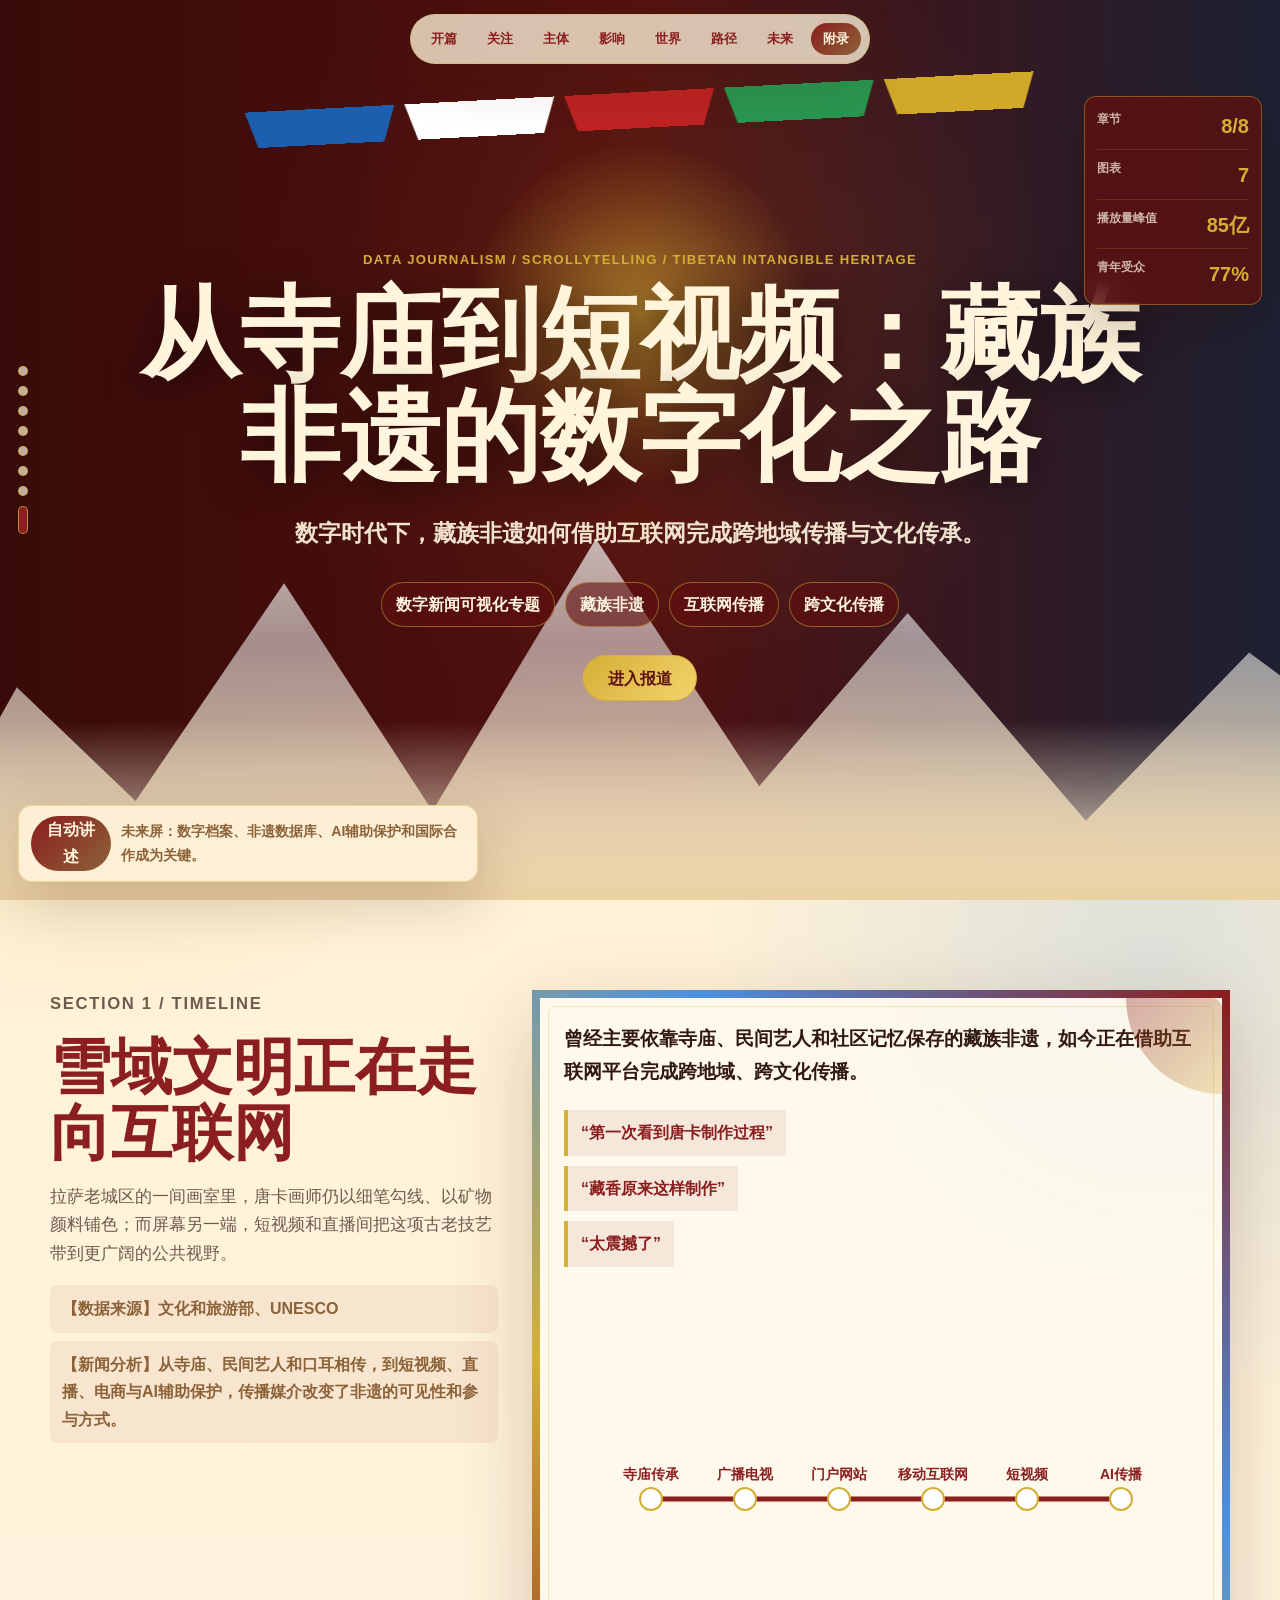
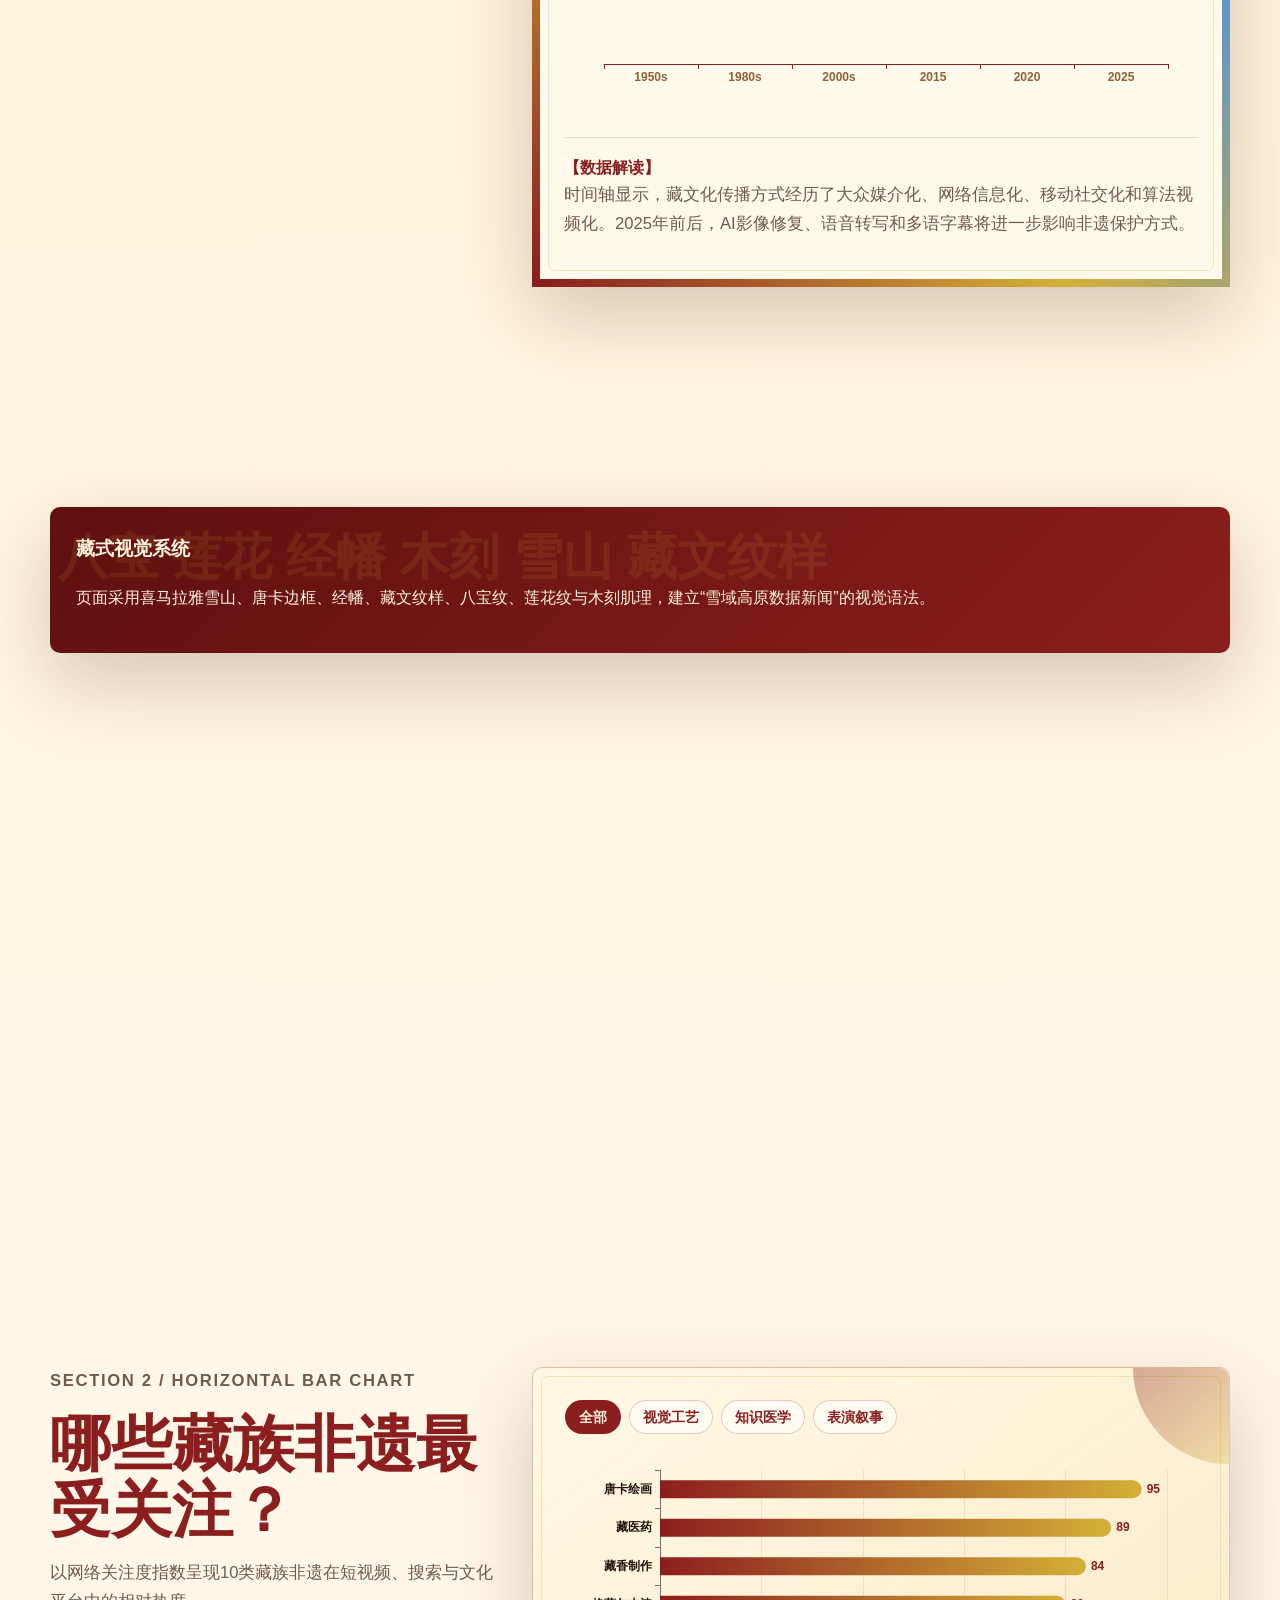
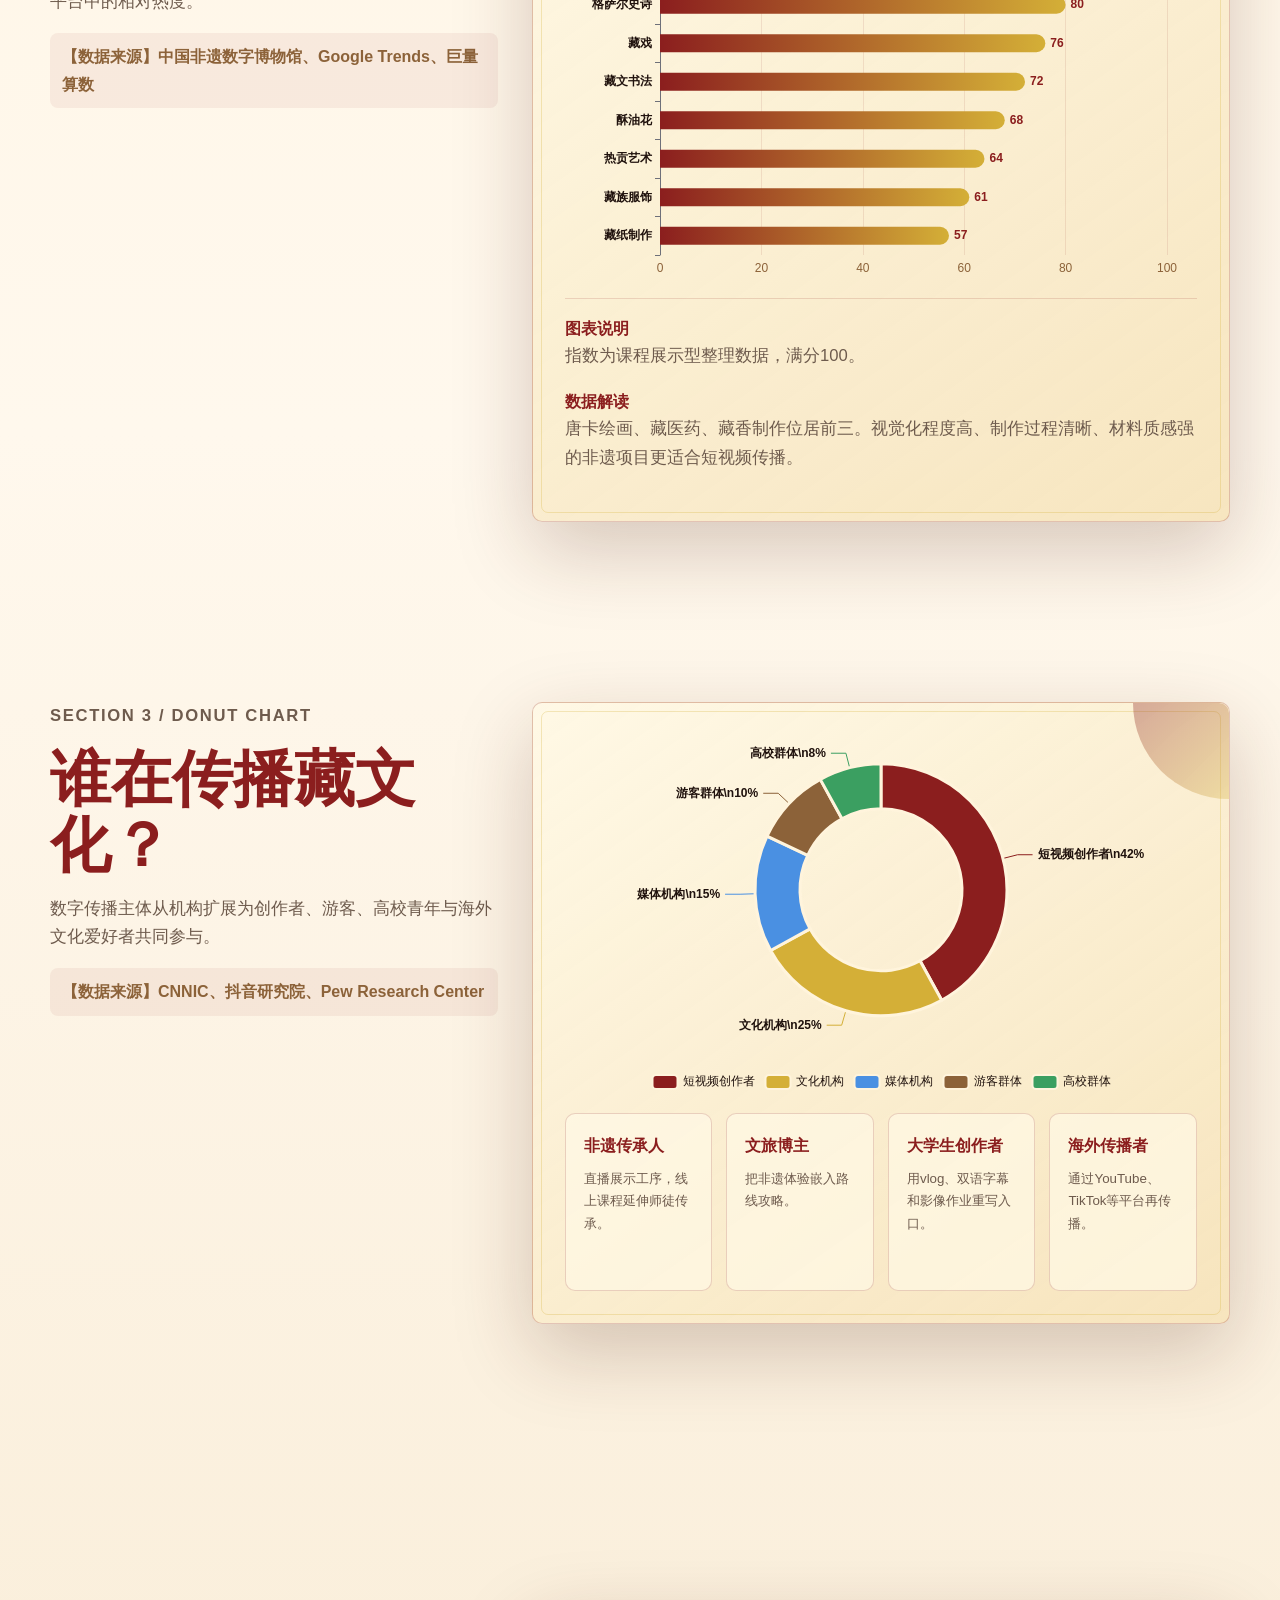
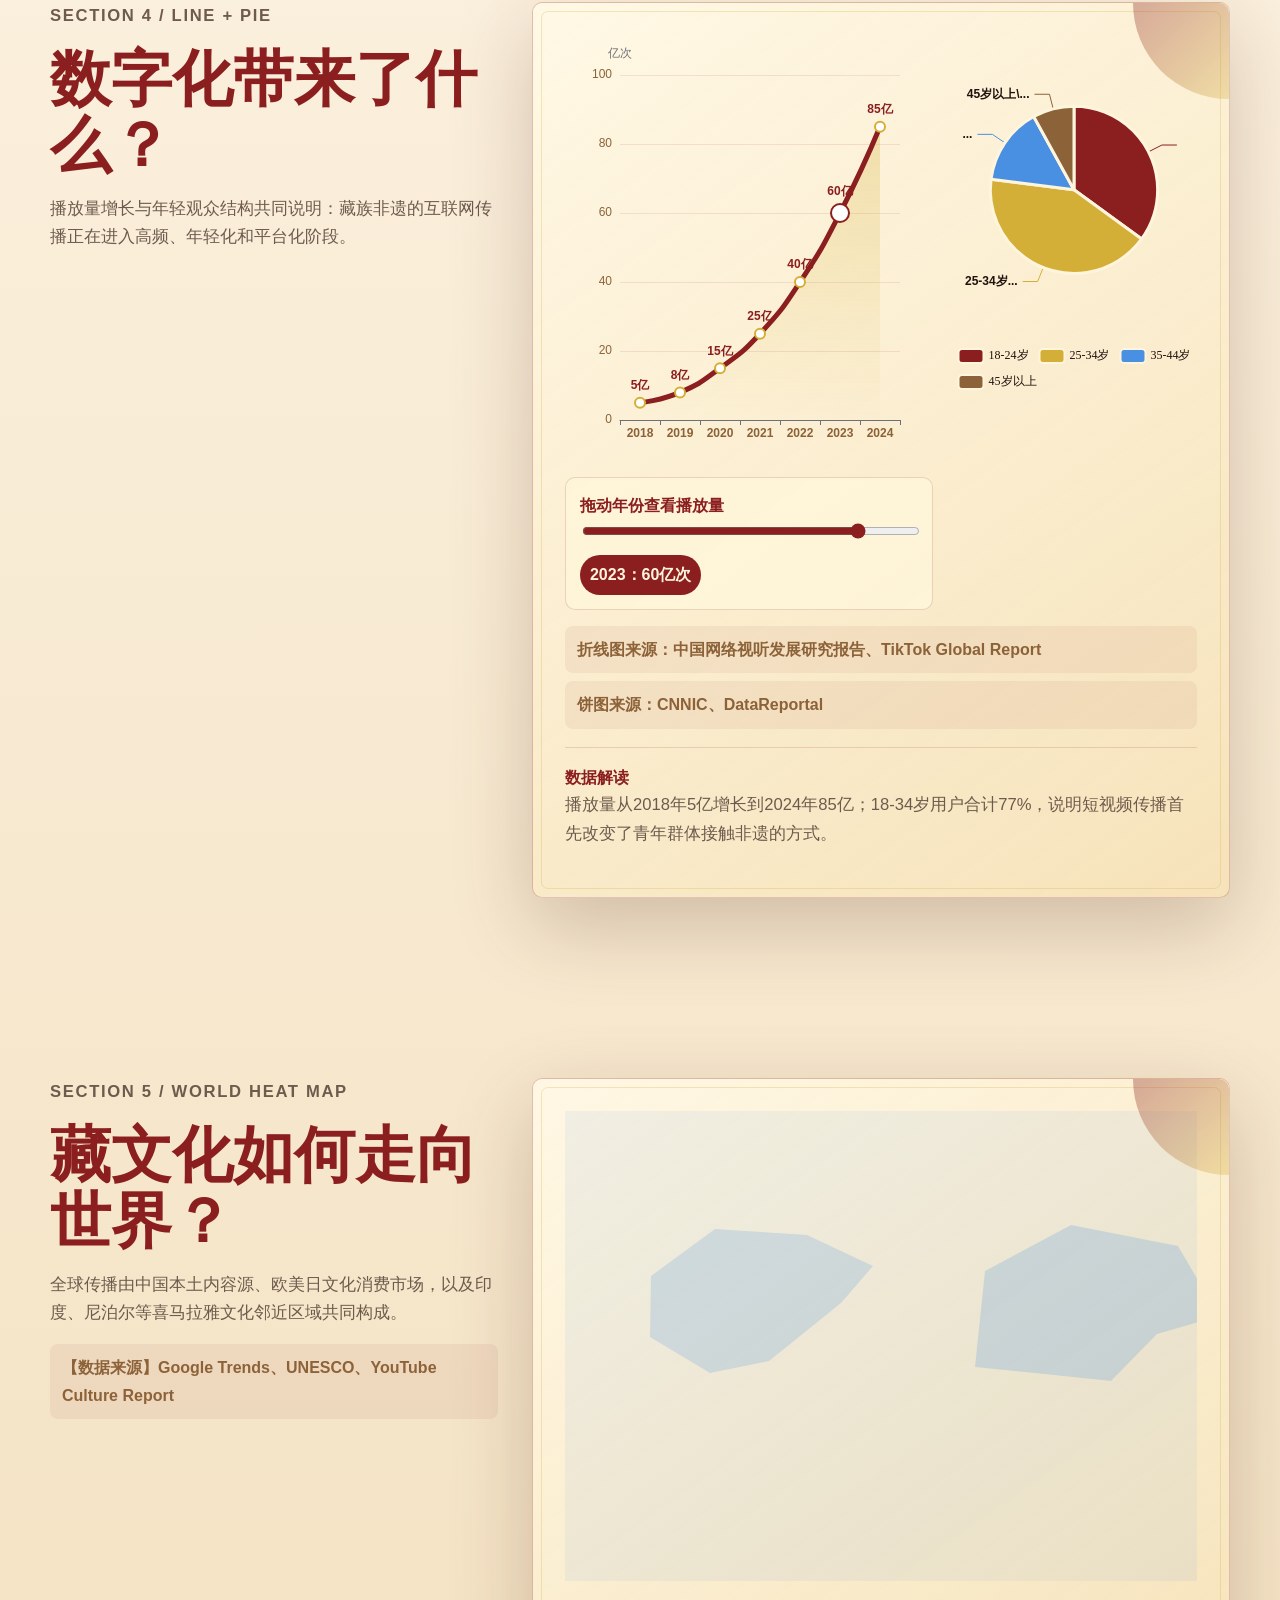
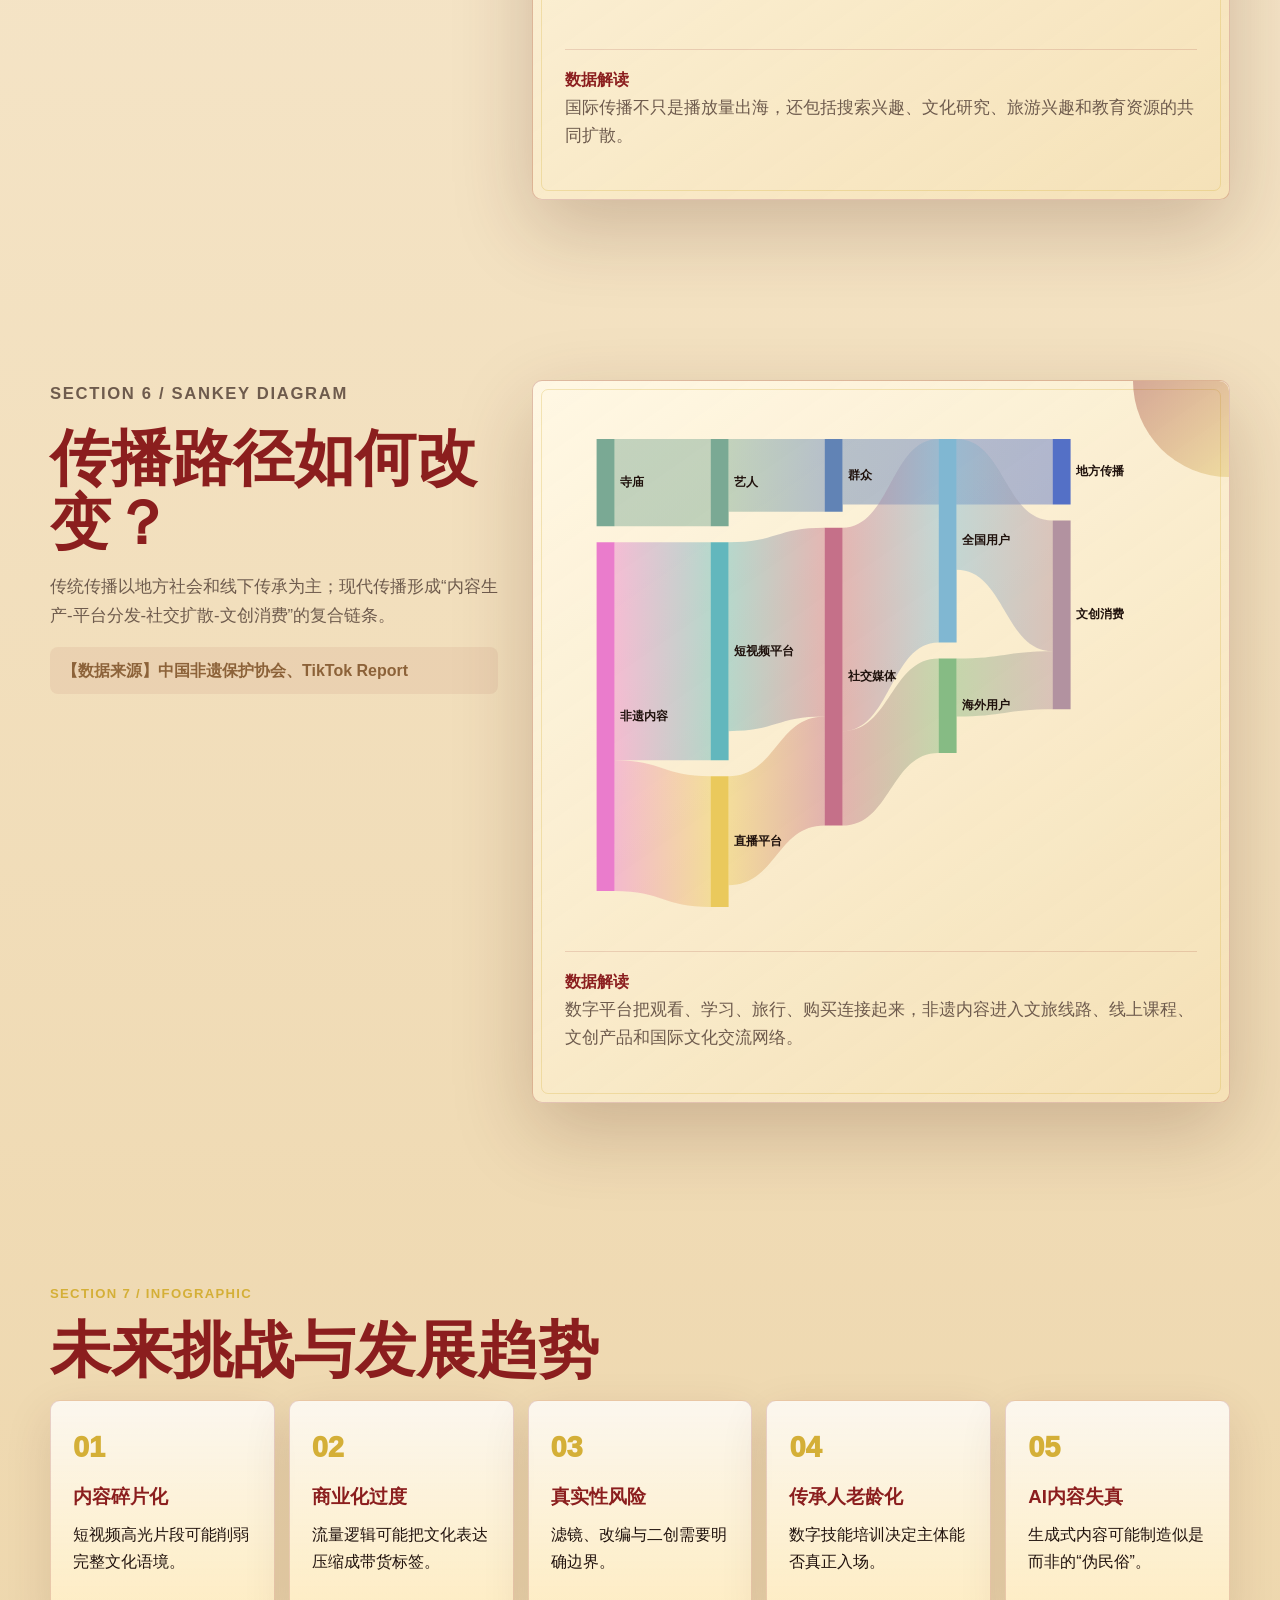
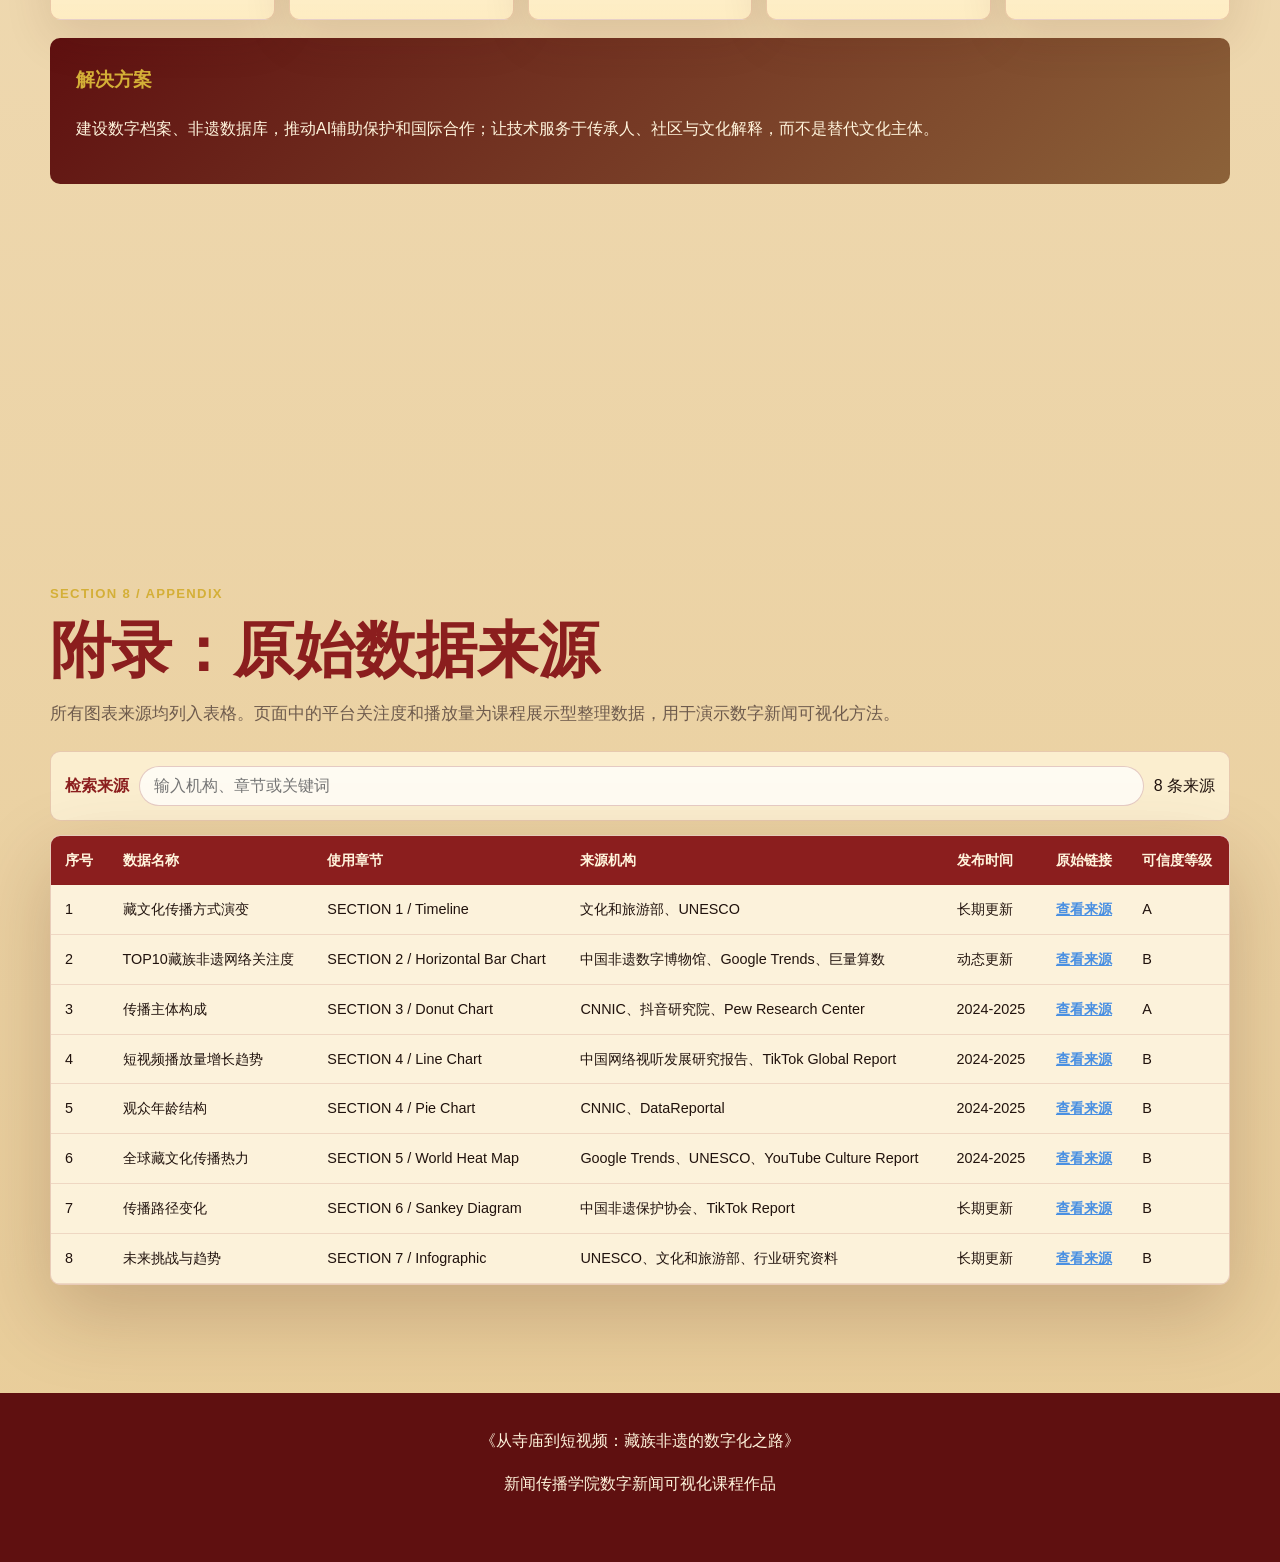
==== tibetan-heritage/index.html @ 93ff1664 "Publish Tibetan heritage data news page" ====
<!DOCTYPE html>
<html lang="zh-CN">
<head>
<meta charset="UTF-8" />
<meta name="viewport" content="width=device-width, initial-scale=1.0" />
<title>从寺庙到短视频：藏族非遗的数字化之路</title>
<meta name="description" content="数字时代下，藏族非遗如何借助互联网完成跨地域传播与文化传承。" />
<style>
:root{--red:#8B1E1E;--red2:#5f1010;--gold:#D4AF37;--white:#F7F7F7;--blue:#4A90E2;--brown:#8C6239;--ink:#20120d;--muted:#6e5b4d;--paper:#fff4dc;--paper2:#ead0a2;--shadow:0 28px 80px rgba(73,28,15,.22);--max:1180px}*{box-sizing:border-box}html{scroll-behavior:smooth;background:var(--paper)}body{margin:0;min-width:320px;color:var(--ink);font-family:"Microsoft YaHei","PingFang SC","Noto Sans SC",Arial,sans-serif;line-height:1.72;letter-spacing:0;background:radial-gradient(circle at 8% 6%,rgba(212,175,55,.28),transparent 28rem),radial-gradient(circle at 90% 10%,rgba(74,144,226,.18),transparent 28rem),linear-gradient(180deg,#fff0d0 0%,#fff8ed 38%,#e8cc98 100%);overflow-x:hidden}.progress{position:fixed;left:0;top:0;height:4px;width:0;z-index:80;background:linear-gradient(90deg,var(--red),var(--gold),var(--blue));box-shadow:0 0 16px rgba(139,30,30,.45)}.grain{position:fixed;inset:0;z-index:0;pointer-events:none;opacity:.65;background-image:radial-gradient(circle at 1px 1px,rgba(139,30,30,.11) 1px,transparent 0),linear-gradient(45deg,rgba(139,30,30,.04) 25%,transparent 25%),linear-gradient(-45deg,rgba(139,30,30,.04) 25%,transparent 25%);background-size:18px 18px,54px 54px,54px 54px;mask-image:linear-gradient(#000,transparent 82%)}.nav{position:fixed;left:50%;top:14px;transform:translateX(-50%);z-index:60;display:flex;flex-wrap:wrap;gap:6px;max-width:calc(100vw - 24px);padding:8px;border:1px solid rgba(212,175,55,.34);border-radius:999px;background:rgba(255,244,220,.78);backdrop-filter:blur(16px);box-shadow:0 18px 48px rgba(67,24,13,.16)}.nav a{min-height:32px;display:inline-flex;align-items:center;padding:0 12px;border-radius:999px;color:var(--red);font-size:.84rem;font-weight:900;text-decoration:none;white-space:nowrap}.nav a.active,.nav a:hover{background:linear-gradient(135deg,var(--red),var(--brown));color:#fff4dc}main,footer{position:relative;z-index:1}.hero{position:relative;min-height:100vh;display:grid;place-items:center;padding:112px 20px 62px;overflow:hidden;background:#2a0d0b;color:#fff4dc}.hero:before{content:"";position:absolute;inset:0;background:linear-gradient(90deg,rgba(56,11,9,.96),rgba(95,16,16,.72),rgba(17,52,87,.52)),radial-gradient(circle at 50% 35%,rgba(212,175,55,.32),transparent 26rem)}.hero:after{content:"";position:absolute;left:0;right:0;bottom:-1px;height:180px;background:linear-gradient(transparent,var(--paper))}.mountains{position:absolute;inset:auto -8vw 0 -8vw;height:55vh;z-index:1;background:linear-gradient(180deg,rgba(247,247,247,.92),rgba(247,247,247,.55) 48%,rgba(234,208,162,.98));clip-path:polygon(0 100%,8% 57%,16% 80%,26% 36%,36% 82%,47% 27%,58% 77%,68% 42%,80% 84%,91% 50%,100% 70%,100% 100%)}.sun{position:absolute;width:340px;height:340px;border-radius:50%;top:16%;left:50%;transform:translateX(-50%);background:radial-gradient(circle,rgba(212,175,55,.65),rgba(212,175,55,.18) 50%,transparent 72%);z-index:1}.flags{position:absolute;top:92px;left:0;right:0;z-index:2;display:flex;justify-content:center;gap:10px;transform:rotate(-3deg)}.flags i{width:min(15vw,150px);height:36px;clip-path:polygon(0 0,100% 0,92% 100%,8% 100%);box-shadow:0 10px 22px rgba(0,0,0,.18)}.flags i:nth-child(1){background:#1d5fae}.flags i:nth-child(2){background:#fff}.flags i:nth-child(3){background:#bd2323}.flags i:nth-child(4){background:#299650}.flags i:nth-child(5){background:#d1a827}.hero-inner{position:relative;z-index:3;width:min(var(--max),100%);text-align:center}.kicker,.label,.source{font-size:.82rem;font-weight:900;letter-spacing:.1em;text-transform:uppercase;color:var(--gold)}h1,h2,h3,p{margin-top:0}h1{max-width:1000px;margin:0 auto;color:#fff4dc;font-size:clamp(2.7rem,7.8vw,6.7rem);line-height:1.02;font-weight:950;text-shadow:0 8px 38px rgba(0,0,0,.5)}.subtitle{max-width:820px;margin:26px auto 0;font-size:clamp(1.08rem,2.2vw,1.45rem);font-weight:800;color:rgba(255,244,220,.92)}.badges{display:flex;flex-wrap:wrap;justify-content:center;gap:10px;margin-top:28px}.badges span{padding:8px 14px;border:1px solid rgba(212,175,55,.5);border-radius:999px;background:rgba(95,16,16,.62);font-weight:800}.scroll-btn{margin-top:28px;min-height:46px;padding:0 24px;border:1px solid rgba(212,175,55,.8);border-radius:999px;background:linear-gradient(135deg,var(--gold),#f3d36b);color:var(--red2);font:inherit;font-weight:950;cursor:pointer}.section{width:min(var(--max),calc(100% - 34px));margin:0 auto;padding:90px 0;min-height:100vh;scroll-margin-top:110px}.intro-grid,.viz{display:grid;grid-template-columns:minmax(280px,.86fr) minmax(0,1.34fr);gap:34px;align-items:start}.copy{position:sticky;top:100px}.copy h2,.section-title{color:var(--red);font-size:clamp(2rem,4.8vw,3.8rem);line-height:1.08;margin-bottom:16px}.copy p,.analysis p,.method{color:var(--muted);font-size:1.04rem}.card{position:relative;border:1px solid rgba(139,30,30,.24);border-radius:10px;background:linear-gradient(145deg,rgba(255,248,229,.96),rgba(245,225,181,.82));box-shadow:var(--shadow);padding:clamp(20px,3vw,32px);overflow:hidden}.card:before{content:"";position:absolute;inset:8px;border:1px solid rgba(212,175,55,.28);border-radius:7px;pointer-events:none}.card:after{content:"";position:absolute;right:0;top:0;width:96px;height:96px;border-radius:0 10px 0 100%;background:linear-gradient(135deg,rgba(139,30,30,.34),rgba(212,175,55,.3));pointer-events:none}.thangka-frame{border:8px solid transparent;border-image:linear-gradient(45deg,var(--red),var(--gold),var(--blue),var(--red)) 1;padding:24px;background:rgba(255,250,239,.82)}.lede{font-size:1.2rem;font-weight:900;color:#311810}.quote-list{display:grid;gap:10px;margin:22px 0}.quote-list span{width:fit-content;max-width:100%;padding:9px 13px;border-left:4px solid var(--gold);background:rgba(139,30,30,.08);color:var(--red);font-weight:900}.pattern-band{position:relative;margin:40px 0;padding:26px;border-radius:10px;background:linear-gradient(135deg,var(--red2),var(--red));color:#fff4dc;box-shadow:var(--shadow);overflow:hidden}.pattern-band:before{content:"八宝  莲花  经幡  木刻  雪山  藏文纹样";position:absolute;inset:8px;color:rgba(212,175,55,.12);font-size:3.1rem;font-weight:950;white-space:nowrap}.pattern-band h3,.pattern-band p{position:relative}.chart{height:430px;width:100%}.chart.tall{height:520px}.chart.small{height:360px}.chart-controls{position:relative;z-index:3;display:flex;flex-wrap:wrap;gap:8px;margin-bottom:16px}.chart-controls button{min-height:34px;padding:0 13px;border:1px solid rgba(139,30,30,.22);border-radius:999px;background:rgba(255,255,255,.58);color:var(--red);font:inherit;font-size:.88rem;font-weight:900;cursor:pointer}.chart-controls button.active,.chart-controls button:hover{background:var(--red);color:#fff4dc}.analysis{position:relative;z-index:2;margin-top:18px;padding-top:16px;border-top:1px solid rgba(139,30,30,.15)}.analysis strong{display:inline-block;margin-right:8px;color:var(--red)}.source-box{position:relative;z-index:2;margin-top:16px;display:grid;gap:8px}.source-box div{padding:10px 12px;border-radius:8px;background:rgba(139,30,30,.06);color:var(--brown);font-weight:800}.personas{display:grid;grid-template-columns:repeat(4,minmax(0,1fr));gap:14px;margin-top:18px}.persona{min-height:178px;padding:18px;border:1px solid rgba(139,30,30,.18);border-radius:10px;background:rgba(255,248,229,.72);cursor:pointer;transition:.25s}.persona:hover,.persona.active{transform:translateY(-4px);border-color:rgba(212,175,55,.72);box-shadow:0 18px 42px rgba(95,16,16,.13)}.persona b{display:block;color:var(--red);margin-bottom:8px}.persona small{display:block;color:var(--muted)}.persona .more{max-height:0;opacity:0;overflow:hidden;color:var(--brown);font-size:.88rem;transition:.25s}.persona.active .more{max-height:120px;opacity:1;margin-top:10px}.two-charts{display:grid;grid-template-columns:1.2fr .8fr;gap:18px}.range-panel{position:relative;z-index:2;margin-top:12px;padding:14px;border:1px solid rgba(139,30,30,.16);border-radius:10px;background:rgba(255,246,219,.76)}.range-panel label{display:block;color:var(--red);font-weight:900}.range-panel input{width:100%;accent-color:var(--red)}.range-panel output{display:inline-flex;margin-top:8px;padding:6px 10px;border-radius:999px;background:var(--red);color:#fff4dc;font-weight:900}.challenge-grid{display:grid;grid-template-columns:repeat(5,minmax(0,1fr));gap:14px}.challenge{min-height:220px;padding:22px;border:1px solid rgba(139,30,30,.18);border-radius:10px;background:linear-gradient(180deg,rgba(255,255,255,.78),rgba(255,238,196,.92));box-shadow:0 16px 48px rgba(70,24,14,.12)}.challenge span{color:var(--gold);font-size:1.8rem;font-weight:950}.challenge h3{color:var(--red);margin:8px 0}.solution{margin-top:18px;padding:26px;border-radius:10px;background:linear-gradient(135deg,var(--red2),var(--brown));color:#fff4dc}.solution h3{color:var(--gold)}.source-toolbar{display:flex;flex-wrap:wrap;gap:10px;align-items:center;margin:22px 0 14px;padding:14px;border:1px solid rgba(139,30,30,.18);border-radius:10px;background:rgba(255,246,219,.78)}.source-toolbar label{font-weight:900;color:var(--red)}.source-toolbar input{flex:1 1 260px;min-height:40px;padding:0 14px;border:1px solid rgba(139,30,30,.22);border-radius:999px;background:rgba(255,255,255,.72);font:inherit}.table-wrap{overflow-x:auto;border:1px solid rgba(139,30,30,.18);border-radius:10px;background:rgba(255,248,229,.85);box-shadow:var(--shadow)}table{width:100%;min-width:1000px;border-collapse:collapse;font-size:.9rem}th,td{padding:12px 14px;border-bottom:1px solid rgba(139,30,30,.12);text-align:left;vertical-align:top}th{background:var(--red);color:#fff4dc}td a{color:var(--blue);font-weight:900}.tooltip{position:fixed;z-index:90;max-width:280px;padding:10px 12px;border:1px solid rgba(212,175,55,.7);border-radius:8px;background:rgba(95,16,16,.95);color:#fff4dc;box-shadow:0 16px 44px rgba(0,0,0,.22);font-size:.86rem;opacity:0;pointer-events:none;transform:translate(14px,14px);transition:opacity .15s}.tooltip.show{opacity:1}footer{padding:34px 20px 48px;text-align:center;color:#fff4dc;background:var(--red2)}.reveal{opacity:0;transform:translateY(26px);transition:opacity .75s ease,transform .75s ease}.reveal.visible{opacity:1;transform:translateY(0)}@media(max-width:980px){.intro-grid,.viz,.two-charts{grid-template-columns:1fr}.copy{position:static}.personas,.challenge-grid{grid-template-columns:repeat(2,minmax(0,1fr))}.chart{height:380px}.section{min-height:auto}}@media(max-width:640px){.nav{top:8px;border-radius:18px}.nav a{font-size:.78rem;min-height:29px;padding:0 9px}.section{width:min(100% - 24px,var(--max));padding:62px 0}.hero{padding-top:130px}.personas,.challenge-grid{grid-template-columns:1fr}.card{padding:20px}.chart{height:340px}.chart.tall{height:420px}.pattern-band:before{font-size:2rem}.source-toolbar input{flex-basis:100%}}
.data-dock{position:fixed;right:18px;top:96px;z-index:65;display:grid;gap:8px;width:178px;padding:12px;border:1px solid rgba(212,175,55,.42);border-radius:12px;background:rgba(95,16,16,.78);color:#fff4dc;backdrop-filter:blur(14px);box-shadow:0 20px 54px rgba(31,9,6,.24)}.data-dock b{font-size:1.25rem;color:var(--gold)}.data-dock span{font-size:.76rem;color:rgba(255,244,220,.72);font-weight:800}.dock-row{display:flex;justify-content:space-between;gap:8px;border-bottom:1px solid rgba(212,175,55,.18);padding-bottom:6px}.dock-row:last-child{border-bottom:0;padding-bottom:0}.story-panel{position:fixed;left:18px;bottom:18px;z-index:70;display:flex;align-items:center;gap:10px;max-width:min(460px,calc(100vw - 36px));padding:10px 12px;border:1px solid rgba(212,175,55,.42);border-radius:14px;background:rgba(255,244,220,.88);box-shadow:0 20px 58px rgba(67,24,13,.2);backdrop-filter:blur(14px)}.story-panel button{min-height:38px;border:0;border-radius:999px;background:linear-gradient(135deg,var(--red),var(--brown));color:#fff4dc;font:inherit;font-weight:950;padding:0 14px;cursor:pointer}.story-panel p{margin:0;color:var(--brown);font-size:.88rem;font-weight:800}.chapter-rail{position:fixed;left:18px;top:50%;z-index:66;display:grid;gap:10px;transform:translateY(-50%)}.chapter-rail button{width:10px;height:10px;border:1px solid rgba(212,175,55,.75);border-radius:50%;background:rgba(255,244,220,.7);cursor:pointer;padding:0;transition:.2s}.chapter-rail button.active{height:28px;border-radius:999px;background:var(--red)}.chart-live{box-shadow:0 0 0 3px rgba(212,175,55,.34),var(--shadow)!important}.hero .mountains,.hero .sun{will-change:transform}.card{transition:box-shadow .25s ease,transform .25s ease}.card:hover{transform:translateY(-3px);box-shadow:0 36px 96px rgba(70,24,14,.28)}@media(max-width:900px){.data-dock{position:static;width:min(var(--max),calc(100% - 34px));margin:12px auto 0;grid-template-columns:repeat(4,1fr);background:rgba(95,16,16,.9)}.dock-row{display:grid;border-bottom:0;border-right:1px solid rgba(212,175,55,.18)}.chapter-rail{display:none}.story-panel{left:12px;right:12px;bottom:12px;max-width:none}.story-panel p{font-size:.78rem}}@media(max-width:560px){.data-dock{grid-template-columns:repeat(2,1fr)}}
</style>
</head>
<body>
<div class="progress"></div><div class="grain"></div><div id="tooltip" class="tooltip"></div><aside class="data-dock" aria-label="动态数据仪表"><div class="dock-row"><span>章节</span><b id="dockSection">1/8</b></div><div class="dock-row"><span>图表</span><b data-count="7">0</b></div><div class="dock-row"><span>播放量峰值</span><b data-count="85">0</b></div><div class="dock-row"><span>青年受众</span><b data-count="77">0</b></div></aside><div class="chapter-rail" aria-label="章节进度"></div><div class="story-panel"><button id="storyMode" type="button">自动讲述</button><p id="storyLine">滚动页面，图表将按章节依次进入叙事状态。</p></div>
<nav class="nav" aria-label="专题导航"><a href="#s1">开篇</a><a href="#s2">关注</a><a href="#s3">主体</a><a href="#s4">影响</a><a href="#s5">世界</a><a href="#s6">路径</a><a href="#s7">未来</a><a href="#s8">附录</a></nav>
<main>
<section class="hero" id="top"><div class="sun"></div><div class="flags"><i></i><i></i><i></i><i></i><i></i></div><div class="mountains"></div><div class="hero-inner reveal visible"><p class="kicker">Data Journalism / Scrollytelling / Tibetan Intangible Heritage</p><h1>从寺庙到短视频：藏族非遗的数字化之路</h1><p class="subtitle">数字时代下，藏族非遗如何借助互联网完成跨地域传播与文化传承。</p><div class="badges"><span>数字新闻可视化专题</span><span>藏族非遗</span><span>互联网传播</span><span>跨文化传播</span></div><button class="scroll-btn" data-target="#s1">进入报道</button></div></section>
<section class="section intro-grid reveal" id="s1"><div class="copy"><p class="label">SECTION 1 / Timeline</p><h2>雪域文明正在走向互联网</h2><p>拉萨老城区的一间画室里，唐卡画师仍以细笔勾线、以矿物颜料铺色；而屏幕另一端，短视频和直播间把这项古老技艺带到更广阔的公共视野。</p><div class="source-box"><div>【数据来源】文化和旅游部、UNESCO</div><div>【新闻分析】从寺庙、民间艺人和口耳相传，到短视频、直播、电商与AI辅助保护，传播媒介改变了非遗的可见性和参与方式。</div></div></div><div class="card thangka-frame"><p class="lede">曾经主要依靠寺庙、民间艺人和社区记忆保存的藏族非遗，如今正在借助互联网平台完成跨地域、跨文化传播。</p><div class="quote-list"><span>“第一次看到唐卡制作过程”</span><span>“藏香原来这样制作”</span><span>“太震撼了”</span></div><div id="timelineChart" class="chart"></div><div class="analysis"><strong>【数据解读】</strong><p>时间轴显示，藏文化传播方式经历了大众媒介化、网络信息化、移动社交化和算法视频化。2025年前后，AI影像修复、语音转写和多语字幕将进一步影响非遗保护方式。</p></div></div></section>
<div class="section reveal"><div class="pattern-band"><h3>藏式视觉系统</h3><p>页面采用喜马拉雅雪山、唐卡边框、经幡、藏文纹样、八宝纹、莲花纹与木刻肌理，建立“雪域高原数据新闻”的视觉语法。</p></div></div>
<section class="section viz reveal" id="s2"><div class="copy"><p class="label">SECTION 2 / Horizontal Bar Chart</p><h2>哪些藏族非遗最受关注？</h2><p>以网络关注度指数呈现10类藏族非遗在短视频、搜索与文化平台中的相对热度。</p><div class="source-box"><div>【数据来源】中国非遗数字博物馆、Google Trends、巨量算数</div></div></div><div class="card"><div class="chart-controls"><button class="active" data-filter="all">全部</button><button data-filter="visual">视觉工艺</button><button data-filter="knowledge">知识医学</button><button data-filter="performance">表演叙事</button></div><div id="barChart" class="chart"></div><div class="analysis"><strong>图表说明</strong><p>指数为课程展示型整理数据，满分100。</p><strong>数据解读</strong><p>唐卡绘画、藏医药、藏香制作位居前三。视觉化程度高、制作过程清晰、材料质感强的非遗项目更适合短视频传播。</p></div></div></section>
<section class="section viz reveal" id="s3"><div class="copy"><p class="label">SECTION 3 / Donut Chart</p><h2>谁在传播藏文化？</h2><p>数字传播主体从机构扩展为创作者、游客、高校青年与海外文化爱好者共同参与。</p><div class="source-box"><div>【数据来源】CNNIC、抖音研究院、Pew Research Center</div></div></div><div class="card"><div id="donutChart" class="chart small"></div><div class="personas"><div class="persona"><b>非遗传承人</b><small>直播展示工序，线上课程延伸师徒传承。</small><div class="more">他们是文化真实性的核心主体，也是数字技能培训最应服务的人群。</div></div><div class="persona"><b>文旅博主</b><small>把非遗体验嵌入路线攻略。</small><div class="more">视频内容把“看见非遗”转化为“抵达现场”和“购买文创”。</div></div><div class="persona"><b>大学生创作者</b><small>用vlog、双语字幕和影像作业重写入口。</small><div class="more">青年表达让非遗进入校园社群、社交平台和跨文化解释链条。</div></div><div class="persona"><b>海外传播者</b><small>通过YouTube、TikTok等平台再传播。</small><div class="more">多语字幕、reaction视频和文化解释共同推动国际可理解性。</div></div></div></div></section>
<section class="section viz reveal" id="s4"><div class="copy"><p class="label">SECTION 4 / Line + Pie</p><h2>数字化带来了什么？</h2><p>播放量增长与年轻观众结构共同说明：藏族非遗的互联网传播正在进入高频、年轻化和平台化阶段。</p></div><div class="card"><div class="two-charts"><div><div id="lineChart" class="chart"></div><div class="range-panel"><label for="yearScrubber">拖动年份查看播放量</label><input id="yearScrubber" type="range" min="2018" max="2024" step="1" value="2024"><output id="yearOutput">2024：85亿次</output></div></div><div><div id="pieChart" class="chart small"></div></div></div><div class="source-box"><div>折线图来源：中国网络视听发展研究报告、TikTok Global Report</div><div>饼图来源：CNNIC、DataReportal</div></div><div class="analysis"><strong>数据解读</strong><p>播放量从2018年5亿增长到2024年85亿；18-34岁用户合计77%，说明短视频传播首先改变了青年群体接触非遗的方式。</p></div></div></section>
<section class="section viz reveal" id="s5"><div class="copy"><p class="label">SECTION 5 / World Heat Map</p><h2>藏文化如何走向世界？</h2><p>全球传播由中国本土内容源、欧美日文化消费市场，以及印度、尼泊尔等喜马拉雅文化邻近区域共同构成。</p><div class="source-box"><div>【数据来源】Google Trends、UNESCO、YouTube Culture Report</div></div></div><div class="card"><div id="mapChart" class="chart tall"></div><div class="analysis"><strong>数据解读</strong><p>国际传播不只是播放量出海，还包括搜索兴趣、文化研究、旅游兴趣和教育资源的共同扩散。</p></div></div></section>
<section class="section viz reveal" id="s6"><div class="copy"><p class="label">SECTION 6 / Sankey Diagram</p><h2>传播路径如何改变？</h2><p>传统传播以地方社会和线下传承为主；现代传播形成“内容生产-平台分发-社交扩散-文创消费”的复合链条。</p><div class="source-box"><div>【数据来源】中国非遗保护协会、TikTok Report</div></div></div><div class="card"><div id="sankeyChart" class="chart tall"></div><div class="analysis"><strong>数据解读</strong><p>数字平台把观看、学习、旅行、购买连接起来，非遗内容进入文旅线路、线上课程、文创产品和国际文化交流网络。</p></div></div></section>
<section class="section reveal" id="s7"><p class="label">SECTION 7 / Infographic</p><h2 class="section-title">未来挑战与发展趋势</h2><div class="challenge-grid"><div class="challenge"><span>01</span><h3>内容碎片化</h3><p>短视频高光片段可能削弱完整文化语境。</p></div><div class="challenge"><span>02</span><h3>商业化过度</h3><p>流量逻辑可能把文化表达压缩成带货标签。</p></div><div class="challenge"><span>03</span><h3>真实性风险</h3><p>滤镜、改编与二创需要明确边界。</p></div><div class="challenge"><span>04</span><h3>传承人老龄化</h3><p>数字技能培训决定主体能否真正入场。</p></div><div class="challenge"><span>05</span><h3>AI内容失真</h3><p>生成式内容可能制造似是而非的“伪民俗”。</p></div></div><div class="solution"><h3>解决方案</h3><p>建设数字档案、非遗数据库，推动AI辅助保护和国际合作；让技术服务于传承人、社区与文化解释，而不是替代文化主体。</p></div></section>
<section class="section reveal" id="s8"><p class="label">SECTION 8 / Appendix</p><h2 class="section-title">附录：原始数据来源</h2><p class="method">所有图表来源均列入表格。页面中的平台关注度和播放量为课程展示型整理数据，用于演示数字新闻可视化方法。</p><div class="source-toolbar"><label for="sourceSearch">检索来源</label><input id="sourceSearch" type="search" placeholder="输入机构、章节或关键词"><span id="sourceCount">0 条来源</span></div><div class="table-wrap"><table><thead><tr><th>序号</th><th>数据名称</th><th>使用章节</th><th>来源机构</th><th>发布时间</th><th>原始链接</th><th>可信度等级</th></tr></thead><tbody id="sourceTable"></tbody></table></div></section>
</main><footer><p>《从寺庙到短视频：藏族非遗的数字化之路》</p><p>新闻传播学院数字新闻可视化课程作品</p></footer>
<script>
/*
* Licensed to the Apache Software Foundation (ASF) under one
* or more contributor license agreements.  See the NOTICE file
* distributed with this work for additional information
* regarding copyright ownership.  The ASF licenses this file
* to you under the Apache License, Version 2.0 (the
* "License"); you may not use this file except in compliance
* with the License.  You may obtain a copy of the License at
*
*   http://www.apache.org/licenses/LICENSE-2.0
*
* Unless required by applicable law or agreed to in writing,
* software distributed under the License is distributed on an
* "AS IS" BASIS, WITHOUT WARRANTIES OR CONDITIONS OF ANY
* KIND, either express or implied.  See the License for the
* specific language governing permissions and limitations
* under the License.
*/

!function(t,e){"object"==typeof exports&&"undefined"!=typeof module?e(exports):"function"==typeof define&&define.amd?define(["exports"],e):e((t="undefined"!=typeof globalThis?globalThis:t||self).echarts={})}(this,(function(t){"use strict";
/*! *****************************************************************************
    Copyright (c) Microsoft Corporation.

    Permission to use, copy, modify, and/or distribute this software for any
    purpose with or without fee is hereby granted.

    THE SOFTWARE IS PROVIDED "AS IS" AND THE AUTHOR DISCLAIMS ALL WARRANTIES WITH
    REGARD TO THIS SOFTWARE INCLUDING ALL IMPLIED WARRANTIES OF MERCHANTABILITY
    AND FITNESS. IN NO EVENT SHALL THE AUTHOR BE LIABLE FOR ANY SPECIAL, DIRECT,
    INDIRECT, OR CONSEQUENTIAL DAMAGES OR ANY DAMAGES WHATSOEVER RESULTING FROM
    LOSS OF USE, DATA OR PROFITS, WHETHER IN AN ACTION OF CONTRACT, NEGLIGENCE OR
    OTHER TORTIOUS ACTION, ARISING OUT OF OR IN CONNECTION WITH THE USE OR
    PERFORMANCE OF THIS SOFTWARE.
    ***************************************************************************** */var e=function(t,n){return e=Object.setPrototypeOf||{__proto__:[]}instanceof Array&&function(t,e){t.__proto__=e}||function(t,e){for(var n in e)Object.prototype.hasOwnProperty.call(e,n)&&(t[n]=e[n])},e(t,n)};function n(t,n){if("function"!=typeof n&&null!==n)throw new TypeError("Class extends value "+String(n)+" is not a constructor or null");function i(){this.constructor=t}e(t,n),t.prototype=null===n?Object.create(n):(i.prototype=n.prototype,new i)}var i=function(){this.firefox=!1,this.ie=!1,this.edge=!1,this.newEdge=!1,this.weChat=!1},r=new function(){this.browser=new i,this.node=!1,this.wxa=!1,this.worker=!1,this.svgSupported=!1,this.touchEventsSupported=!1,this.pointerEventsSupported=!1,this.domSupported=!1,this.transformSupported=!1,this.transform3dSupported=!1,this.hasGlobalWindow="undefined"!=typeof window};"object"==typeof wx&&"function"==typeof wx.getSystemInfoSync?(r.wxa=!0,r.touchEventsSupported=!0):"undefined"==typeof document&&"undefined"!=typeof self?r.worker=!0:!r.hasGlobalWindow||"Deno"in window?(r.node=!0,r.svgSupported=!0):function(t,e){var n=e.browser,i=t.match(/Firefox\/([\d.]+)/),r=t.match(/MSIE\s([\d.]+)/)||t.match(/Trident\/.+?rv:(([\d.]+))/),o=t.match(/Edge?\/([\d.]+)/),a=/micromessenger/i.test(t);i&&(n.firefox=!0,n.version=i[1]);r&&(n.ie=!0,n.version=r[1]);o&&(n.edge=!0,n.version=o[1],n.newEdge=+o[1].split(".")[0]>18);a&&(n.weChat=!0);e.svgSupported="undefined"!=typeof SVGRect,e.touchEventsSupported="ontouchstart"in window&&!n.ie&&!n.edge,e.pointerEventsSupported="onpointerdown"in window&&(n.edge||n.ie&&+n.version>=11),e.domSupported="undefined"!=typeof document;var s=document.documentElement.style;e.transform3dSupported=(n.ie&&"transition"in s||n.edge||"WebKitCSSMatrix"in window&&"m11"in new WebKitCSSMatrix||"MozPerspective"in s)&&!("OTransition"in s),e.transformSupported=e.transform3dSupported||n.ie&&+n.version>=9}(navigator.userAgent,r);var o="sans-serif",a="12px "+o;var s,l,u=function(t){var e={};if("undefined"==typeof JSON)return e;for(var n=0;n<t.length;n++){var i=String.fromCharCode(n+32),r=(t.charCodeAt(n)-20)/100;e[i]=r}return e}("007LLmW'55;N0500LLLLLLLLLL00NNNLzWW\\\\WQb\\0FWLg\\bWb\\WQ\\WrWWQ000CL5LLFLL0LL**F*gLLLL5F0LF\\FFF5.5N"),h={createCanvas:function(){return"undefined"!=typeof document&&document.createElement("canvas")},measureText:function(t,e){if(!s){var n=h.createCanvas();s=n&&n.getContext("2d")}if(s)return l!==e&&(l=s.font=e||a),s.measureText(t);t=t||"";var i=/((?:\d+)?\.?\d*)px/.exec(e=e||a),r=i&&+i[1]||12,o=0;if(e.indexOf("mono")>=0)o=r*t.length;else for(var c=0;c<t.length;c++){var p=u[t[c]];o+=null==p?r:p*r}return{width:o}},loadImage:function(t,e,n){var i=new Image;return i.onload=e,i.onerror=n,i.src=t,i}};function c(t){for(var e in h)t[e]&&(h[e]=t[e])}var p=V(["Function","RegExp","Date","Error","CanvasGradient","CanvasPattern","Image","Canvas"],(function(t,e){return t["[object "+e+"]"]=!0,t}),{}),d=V(["Int8","Uint8","Uint8Clamped","Int16","Uint16","Int32","Uint32","Float32","Float64"],(function(t,e){return t["[object "+e+"Array]"]=!0,t}),{}),f=Object.prototype.toString,g=Array.prototype,y=g.forEach,v=g.filter,m=g.slice,x=g.map,_=function(){}.constructor,b=_?_.prototype:null,w="__proto__",S=2311;function M(){return S++}function I(){for(var t=[],e=0;e<arguments.length;e++)t[e]=arguments[e];"undefined"!=typeof console&&console.error.apply(console,t)}function T(t){if(null==t||"object"!=typeof t)return t;var e=t,n=f.call(t);if("[object Array]"===n){if(!pt(t)){e=[];for(var i=0,r=t.length;i<r;i++)e[i]=T(t[i])}}else if(d[n]){if(!pt(t)){var o=t.constructor;if(o.from)e=o.from(t);else{e=new o(t.length);for(i=0,r=t.length;i<r;i++)e[i]=t[i]}}}else if(!p[n]&&!pt(t)&&!J(t))for(var a in e={},t)t.hasOwnProperty(a)&&a!==w&&(e[a]=T(t[a]));return e}function C(t,e,n){if(!q(e)||!q(t))return n?T(e):t;for(var i in e)if(e.hasOwnProperty(i)&&i!==w){var r=t[i],o=e[i];!q(o)||!q(r)||Y(o)||Y(r)||J(o)||J(r)||K(o)||K(r)||pt(o)||pt(r)?!n&&i in t||(t[i]=T(e[i])):C(r,o,n)}return t}function D(t,e){for(var n=t[0],i=1,r=t.length;i<r;i++)n=C(n,t[i],e);return n}function A(t,e){if(Object.assign)Object.assign(t,e);else for(var n in e)e.hasOwnProperty(n)&&n!==w&&(t[n]=e[n]);return t}function k(t,e,n){for(var i=G(e),r=0,o=i.length;r<o;r++){var a=i[r];(n?null!=e[a]:null==t[a])&&(t[a]=e[a])}return t}var L=h.createCanvas;function P(t,e){if(t){if(t.indexOf)return t.indexOf(e);for(var n=0,i=t.length;n<i;n++)if(t[n]===e)return n}return-1}function O(t,e){var n=t.prototype;function i(){}for(var r in i.prototype=e.prototype,t.prototype=new i,n)n.hasOwnProperty(r)&&(t.prototype[r]=n[r]);t.prototype.constructor=t,t.superClass=e}function R(t,e,n){if(t="prototype"in t?t.prototype:t,e="prototype"in e?e.prototype:e,Object.getOwnPropertyNames)for(var i=Object.getOwnPropertyNames(e),r=0;r<i.length;r++){var o=i[r];"constructor"!==o&&(n?null!=e[o]:null==t[o])&&(t[o]=e[o])}else k(t,e,n)}function N(t){return!!t&&("string"!=typeof t&&"number"==typeof t.length)}function E(t,e,n){if(t&&e)if(t.forEach&&t.forEach===y)t.forEach(e,n);else if(t.length===+t.length)for(var i=0,r=t.length;i<r;i++)e.call(n,t[i],i,t);else for(var o in t)t.hasOwnProperty(o)&&e.call(n,t[o],o,t)}function z(t,e,n){if(!t)return[];if(!e)return at(t);if(t.map&&t.map===x)return t.map(e,n);for(var i=[],r=0,o=t.length;r<o;r++)i.push(e.call(n,t[r],r,t));return i}function V(t,e,n,i){if(t&&e){for(var r=0,o=t.length;r<o;r++)n=e.call(i,n,t[r],r,t);return n}}function B(t,e,n){if(!t)return[];if(!e)return at(t);if(t.filter&&t.filter===v)return t.filter(e,n);for(var i=[],r=0,o=t.length;r<o;r++)e.call(n,t[r],r,t)&&i.push(t[r]);return i}function F(t,e,n){if(t&&e)for(var i=0,r=t.length;i<r;i++)if(e.call(n,t[i],i,t))return t[i]}function G(t){if(!t)return[];if(Object.keys)return Object.keys(t);var e=[];for(var n in t)t.hasOwnProperty(n)&&e.push(n);return e}var W=b&&X(b.bind)?b.call.bind(b.bind):function(t,e){for(var n=[],i=2;i<arguments.length;i++)n[i-2]=arguments[i];return function(){return t.apply(e,n.concat(m.call(arguments)))}};function H(t){for(var e=[],n=1;n<arguments.length;n++)e[n-1]=arguments[n];return function(){return t.apply(this,e.concat(m.call(arguments)))}}function Y(t){return Array.isArray?Array.isArray(t):"[object Array]"===f.call(t)}function X(t){return"function"==typeof t}function U(t){return"string"==typeof t}function Z(t){return"[object String]"===f.call(t)}function j(t){return"number"==typeof t}function q(t){var e=typeof t;return"function"===e||!!t&&"object"===e}function K(t){return!!p[f.call(t)]}function $(t){return!!d[f.call(t)]}function J(t){return"object"==typeof t&&"number"==typeof t.nodeType&&"object"==typeof t.ownerDocument}function Q(t){return null!=t.colorStops}function tt(t){return null!=t.image}function et(t){return"[object RegExp]"===f.call(t)}function nt(t){return t!=t}function it(){for(var t=[],e=0;e<arguments.length;e++)t[e]=arguments[e];for(var n=0,i=t.length;n<i;n++)if(null!=t[n])return t[n]}function rt(t,e){return null!=t?t:e}function ot(t,e,n){return null!=t?t:null!=e?e:n}function at(t){for(var e=[],n=1;n<arguments.length;n++)e[n-1]=arguments[n];return m.apply(t,e)}function st(t){if("number"==typeof t)return[t,t,t,t];var e=t.length;return 2===e?[t[0],t[1],t[0],t[1]]:3===e?[t[0],t[1],t[2],t[1]]:t}function lt(t,e){if(!t)throw new Error(e)}function ut(t){return null==t?null:"function"==typeof t.trim?t.trim():t.replace(/^[\s\uFEFF\xA0]+|[\s\uFEFF\xA0]+$/g,"")}var ht="__ec_primitive__";function ct(t){t[ht]=!0}function pt(t){return t[ht]}var dt=function(){function t(){this.data={}}return t.prototype.delete=function(t){var e=this.has(t);return e&&delete this.data[t],e},t.prototype.has=function(t){return this.data.hasOwnProperty(t)},t.prototype.get=function(t){return this.data[t]},t.prototype.set=function(t,e){return this.data[t]=e,this},t.prototype.keys=function(){return G(this.data)},t.prototype.forEach=function(t){var e=this.data;for(var n in e)e.hasOwnProperty(n)&&t(e[n],n)},t}(),ft="function"==typeof Map;var gt=function(){function t(e){var n=Y(e);this.data=ft?new Map:new dt;var i=this;function r(t,e){n?i.set(t,e):i.set(e,t)}e instanceof t?e.each(r):e&&E(e,r)}return t.prototype.hasKey=function(t){return this.data.has(t)},t.prototype.get=function(t){return this.data.get(t)},t.prototype.set=function(t,e){return this.data.set(t,e),e},t.prototype.each=function(t,e){this.data.forEach((function(n,i){t.call(e,n,i)}))},t.prototype.keys=function(){var t=this.data.keys();return ft?Array.from(t):t},t.prototype.removeKey=function(t){this.data.delete(t)},t}();function yt(t){return new gt(t)}function vt(t,e){for(var n=new t.constructor(t.length+e.length),i=0;i<t.length;i++)n[i]=t[i];var r=t.length;for(i=0;i<e.length;i++)n[i+r]=e[i];return n}function mt(t,e){var n;if(Object.create)n=Object.create(t);else{var i=function(){};i.prototype=t,n=new i}return e&&A(n,e),n}function xt(t){var e=t.style;e.webkitUserSelect="none",e.userSelect="none",e.webkitTapHighlightColor="rgba(0,0,0,0)",e["-webkit-touch-callout"]="none"}function _t(t,e){return t.hasOwnProperty(e)}function bt(){}var wt=180/Math.PI,St=Object.freeze({__proto__:null,guid:M,logError:I,clone:T,merge:C,mergeAll:D,extend:A,defaults:k,createCanvas:L,indexOf:P,inherits:O,mixin:R,isArrayLike:N,each:E,map:z,reduce:V,filter:B,find:F,keys:G,bind:W,curry:H,isArray:Y,isFunction:X,isString:U,isStringSafe:Z,isNumber:j,isObject:q,isBuiltInObject:K,isTypedArray:$,isDom:J,isGradientObject:Q,isImagePatternObject:tt,isRegExp:et,eqNaN:nt,retrieve:it,retrieve2:rt,retrieve3:ot,slice:at,normalizeCssArray:st,assert:lt,trim:ut,setAsPrimitive:ct,isPrimitive:pt,HashMap:gt,createHashMap:yt,concatArray:vt,createObject:mt,disableUserSelect:xt,hasOwn:_t,noop:bt,RADIAN_TO_DEGREE:wt});function Mt(t,e){return null==t&&(t=0),null==e&&(e=0),[t,e]}function It(t,e){return t[0]=e[0],t[1]=e[1],t}function Tt(t){return[t[0],t[1]]}function Ct(t,e,n){return t[0]=e,t[1]=n,t}function Dt(t,e,n){return t[0]=e[0]+n[0],t[1]=e[1]+n[1],t}function At(t,e,n,i){return t[0]=e[0]+n[0]*i,t[1]=e[1]+n[1]*i,t}function kt(t,e,n){return t[0]=e[0]-n[0],t[1]=e[1]-n[1],t}function Lt(t){return Math.sqrt(Ot(t))}var Pt=Lt;function Ot(t){return t[0]*t[0]+t[1]*t[1]}var Rt=Ot;function Nt(t,e,n){return t[0]=e[0]*n,t[1]=e[1]*n,t}function Et(t,e){var n=Lt(e);return 0===n?(t[0]=0,t[1]=0):(t[0]=e[0]/n,t[1]=e[1]/n),t}function zt(t,e){return Math.sqrt((t[0]-e[0])*(t[0]-e[0])+(t[1]-e[1])*(t[1]-e[1]))}var Vt=zt;function Bt(t,e){return(t[0]-e[0])*(t[0]-e[0])+(t[1]-e[1])*(t[1]-e[1])}var Ft=Bt;function Gt(t,e,n,i){return t[0]=e[0]+i*(n[0]-e[0]),t[1]=e[1]+i*(n[1]-e[1]),t}function Wt(t,e,n){var i=e[0],r=e[1];return t[0]=n[0]*i+n[2]*r+n[4],t[1]=n[1]*i+n[3]*r+n[5],t}function Ht(t,e,n){return t[0]=Math.min(e[0],n[0]),t[1]=Math.min(e[1],n[1]),t}function Yt(t,e,n){return t[0]=Math.max(e[0],n[0]),t[1]=Math.max(e[1],n[1]),t}var Xt=Object.freeze({__proto__:null,create:Mt,copy:It,clone:Tt,set:Ct,add:Dt,scaleAndAdd:At,sub:kt,len:Lt,length:Pt,lenSquare:Ot,lengthSquare:Rt,mul:function(t,e,n){return t[0]=e[0]*n[0],t[1]=e[1]*n[1],t},div:function(t,e,n){return t[0]=e[0]/n[0],t[1]=e[1]/n[1],t},dot:function(t,e){return t[0]*e[0]+t[1]*e[1]},scale:Nt,normalize:Et,distance:zt,dist:Vt,distanceSquare:Bt,distSquare:Ft,negate:function(t,e){return t[0]=-e[0],t[1]=-e[1],t},lerp:Gt,applyTransform:Wt,min:Ht,max:Yt}),Ut=function(t,e){this.target=t,this.topTarget=e&&e.topTarget},Zt=function(){function t(t){this.handler=t,t.on("mousedown",this._dragStart,this),t.on("mousemove",this._drag,this),t.on("mouseup",this._dragEnd,this)}return t.prototype._dragStart=function(t){for(var e=t.target;e&&!e.draggable;)e=e.parent||e.__hostTarget;e&&(this._draggingTarget=e,e.dragging=!0,this._x=t.offsetX,this._y=t.offsetY,this.handler.dispatchToElement(new Ut(e,t),"dragstart",t.event))},t.prototype._drag=function(t){var e=this._draggingTarget;if(e){var n=t.offsetX,i=t.offsetY,r=n-this._x,o=i-this._y;this._x=n,this._y=i,e.drift(r,o,t),this.handler.dispatchToElement(new Ut(e,t),"drag",t.event);var a=this.handler.findHover(n,i,e).target,s=this._dropTarget;this._dropTarget=a,e!==a&&(s&&a!==s&&this.handler.dispatchToElement(new Ut(s,t),"dragleave",t.event),a&&a!==s&&this.handler.dispatchToElement(new Ut(a,t),"dragenter",t.event))}},t.prototype._dragEnd=function(t){var e=this._draggingTarget;e&&(e.dragging=!1),this.handler.dispatchToElement(new Ut(e,t),"dragend",t.event),this._dropTarget&&this.handler.dispatchToElement(new Ut(this._dropTarget,t),"drop",t.event),this._draggingTarget=null,this._dropTarget=null},t}(),jt=function(){function t(t){t&&(this._$eventProcessor=t)}return t.prototype.on=function(t,e,n,i){this._$handlers||(this._$handlers={});var r=this._$handlers;if("function"==typeof e&&(i=n,n=e,e=null),!n||!t)return this;var o=this._$eventProcessor;null!=e&&o&&o.normalizeQuery&&(e=o.normalizeQuery(e)),r[t]||(r[t]=[]);for(var a=0;a<r[t].length;a++)if(r[t][a].h===n)return this;var s={h:n,query:e,ctx:i||this,callAtLast:n.zrEventfulCallAtLast},l=r[t].length-1,u=r[t][l];return u&&u.callAtLast?r[t].splice(l,0,s):r[t].push(s),this},t.prototype.isSilent=function(t){var e=this._$handlers;return!e||!e[t]||!e[t].length},t.prototype.off=function(t,e){var n=this._$handlers;if(!n)return this;if(!t)return this._$handlers={},this;if(e){if(n[t]){for(var i=[],r=0,o=n[t].length;r<o;r++)n[t][r].h!==e&&i.push(n[t][r]);n[t]=i}n[t]&&0===n[t].length&&delete n[t]}else delete n[t];return this},t.prototype.trigger=function(t){for(var e=[],n=1;n<arguments.length;n++)e[n-1]=arguments[n];if(!this._$handlers)return this;var i=this._$handlers[t],r=this._$eventProcessor;if(i)for(var o=e.length,a=i.length,s=0;s<a;s++){var l=i[s];if(!r||!r.filter||null==l.query||r.filter(t,l.query))switch(o){case 0:l.h.call(l.ctx);break;case 1:l.h.call(l.ctx,e[0]);break;case 2:l.h.call(l.ctx,e[0],e[1]);break;default:l.h.apply(l.ctx,e)}}return r&&r.afterTrigger&&r.afterTrigger(t),this},t.prototype.triggerWithContext=function(t){for(var e=[],n=1;n<arguments.length;n++)e[n-1]=arguments[n];if(!this._$handlers)return this;var i=this._$handlers[t],r=this._$eventProcessor;if(i)for(var o=e.length,a=e[o-1],s=i.length,l=0;l<s;l++){var u=i[l];if(!r||!r.filter||null==u.query||r.filter(t,u.query))switch(o){case 0:u.h.call(a);break;case 1:u.h.call(a,e[0]);break;case 2:u.h.call(a,e[0],e[1]);break;default:u.h.apply(a,e.slice(1,o-1))}}return r&&r.afterTrigger&&r.afterTrigger(t),this},t}(),qt=Math.log(2);function Kt(t,e,n,i,r,o){var a=i+"-"+r,s=t.length;if(o.hasOwnProperty(a))return o[a];if(1===e){var l=Math.round(Math.log((1<<s)-1&~r)/qt);return t[n][l]}for(var u=i|1<<n,h=n+1;i&1<<h;)h++;for(var c=0,p=0,d=0;p<s;p++){var f=1<<p;f&r||(c+=(d%2?-1:1)*t[n][p]*Kt(t,e-1,h,u,r|f,o),d++)}return o[a]=c,c}function $t(t,e){var n=[[t[0],t[1],1,0,0,0,-e[0]*t[0],-e[0]*t[1]],[0,0,0,t[0],t[1],1,-e[1]*t[0],-e[1]*t[1]],[t[2],t[3],1,0,0,0,-e[2]*t[2],-e[2]*t[3]],[0,0,0,t[2],t[3],1,-e[3]*t[2],-e[3]*t[3]],[t[4],t[5],1,0,0,0,-e[4]*t[4],-e[4]*t[5]],[0,0,0,t[4],t[5],1,-e[5]*t[4],-e[5]*t[5]],[t[6],t[7],1,0,0,0,-e[6]*t[6],-e[6]*t[7]],[0,0,0,t[6],t[7],1,-e[7]*t[6],-e[7]*t[7]]],i={},r=Kt(n,8,0,0,0,i);if(0!==r){for(var o=[],a=0;a<8;a++)for(var s=0;s<8;s++)null==o[s]&&(o[s]=0),o[s]+=((a+s)%2?-1:1)*Kt(n,7,0===a?1:0,1<<a,1<<s,i)/r*e[a];return function(t,e,n){var i=e*o[6]+n*o[7]+1;t[0]=(e*o[0]+n*o[1]+o[2])/i,t[1]=(e*o[3]+n*o[4]+o[5])/i}}}var Jt="___zrEVENTSAVED",Qt=[];function te(t,e,n,i,o){if(e.getBoundingClientRect&&r.domSupported&&!ee(e)){var a=e[Jt]||(e[Jt]={}),s=function(t,e){var n=e.markers;if(n)return n;n=e.markers=[];for(var i=["left","right"],r=["top","bottom"],o=0;o<4;o++){var a=document.createElement("div"),s=o%2,l=(o>>1)%2;a.style.cssText=["position: absolute","visibility: hidden","padding: 0","margin: 0","border-width: 0","user-select: none","width:0","height:0",i[s]+":0",r[l]+":0",i[1-s]+":auto",r[1-l]+":auto",""].join("!important;"),t.appendChild(a),n.push(a)}return n}(e,a),l=function(t,e,n){for(var i=n?"invTrans":"trans",r=e[i],o=e.srcCoords,a=[],s=[],l=!0,u=0;u<4;u++){var h=t[u].getBoundingClientRect(),c=2*u,p=h.left,d=h.top;a.push(p,d),l=l&&o&&p===o[c]&&d===o[c+1],s.push(t[u].offsetLeft,t[u].offsetTop)}return l&&r?r:(e.srcCoords=a,e[i]=n?$t(s,a):$t(a,s))}(s,a,o);if(l)return l(t,n,i),!0}return!1}function ee(t){return"CANVAS"===t.nodeName.toUpperCase()}var ne=/([&<>"'])/g,ie={"&":"&amp;","<":"&lt;",">":"&gt;",'"':"&quot;","'":"&#39;"};function re(t){return null==t?"":(t+"").replace(ne,(function(t,e){return ie[e]}))}var oe=/^(?:mouse|pointer|contextmenu|drag|drop)|click/,ae=[],se=r.browser.firefox&&+r.browser.version.split(".")[0]<39;function le(t,e,n,i){return n=n||{},i?ue(t,e,n):se&&null!=e.layerX&&e.layerX!==e.offsetX?(n.zrX=e.layerX,n.zrY=e.layerY):null!=e.offsetX?(n.zrX=e.offsetX,n.zrY=e.offsetY):ue(t,e,n),n}function ue(t,e,n){if(r.domSupported&&t.getBoundingClientRect){var i=e.clientX,o=e.clientY;if(ee(t)){var a=t.getBoundingClientRect();return n.zrX=i-a.left,void(n.zrY=o-a.top)}if(te(ae,t,i,o))return n.zrX=ae[0],void(n.zrY=ae[1])}n.zrX=n.zrY=0}function he(t){return t||window.event}function ce(t,e,n){if(null!=(e=he(e)).zrX)return e;var i=e.type;if(i&&i.indexOf("touch")>=0){var r="touchend"!==i?e.targetTouches[0]:e.changedTouches[0];r&&le(t,r,e,n)}else{le(t,e,e,n);var o=function(t){var e=t.wheelDelta;if(e)return e;var n=t.deltaX,i=t.deltaY;if(null==n||null==i)return e;return 3*(0!==i?Math.abs(i):Math.abs(n))*(i>0?-1:i<0?1:n>0?-1:1)}(e);e.zrDelta=o?o/120:-(e.detail||0)/3}var a=e.button;return null==e.which&&void 0!==a&&oe.test(e.type)&&(e.which=1&a?1:2&a?3:4&a?2:0),e}function pe(t,e,n,i){t.addEventListener(e,n,i)}var de=function(t){t.preventDefault(),t.stopPropagation(),t.cancelBubble=!0};function fe(t){return 2===t.which||3===t.which}var ge=function(){function t(){this._track=[]}return t.prototype.recognize=function(t,e,n){return this._doTrack(t,e,n),this._recognize(t)},t.prototype.clear=function(){return this._track.length=0,this},t.prototype._doTrack=function(t,e,n){var i=t.touches;if(i){for(var r={points:[],touches:[],target:e,event:t},o=0,a=i.length;o<a;o++){var s=i[o],l=le(n,s,{});r.points.push([l.zrX,l.zrY]),r.touches.push(s)}this._track.push(r)}},t.prototype._recognize=function(t){for(var e in ve)if(ve.hasOwnProperty(e)){var n=ve[e](this._track,t);if(n)return n}},t}();function ye(t){var e=t[1][0]-t[0][0],n=t[1][1]-t[0][1];return Math.sqrt(e*e+n*n)}var ve={pinch:function(t,e){var n=t.length;if(n){var i,r=(t[n-1]||{}).points,o=(t[n-2]||{}).points||r;if(o&&o.length>1&&r&&r.length>1){var a=ye(r)/ye(o);!isFinite(a)&&(a=1),e.pinchScale=a;var s=[((i=r)[0][0]+i[1][0])/2,(i[0][1]+i[1][1])/2];return e.pinchX=s[0],e.pinchY=s[1],{type:"pinch",target:t[0].target,event:e}}}}};function me(){return[1,0,0,1,0,0]}function xe(t){return t[0]=1,t[1]=0,t[2]=0,t[3]=1,t[4]=0,t[5]=0,t}function _e(t,e){return t[0]=e[0],t[1]=e[1],t[2]=e[2],t[3]=e[3],t[4]=e[4],t[5]=e[5],t}function be(t,e,n){var i=e[0]*n[0]+e[2]*n[1],r=e[1]*n[0]+e[3]*n[1],o=e[0]*n[2]+e[2]*n[3],a=e[1]*n[2]+e[3]*n[3],s=e[0]*n[4]+e[2]*n[5]+e[4],l=e[1]*n[4]+e[3]*n[5]+e[5];return t[0]=i,t[1]=r,t[2]=o,t[3]=a,t[4]=s,t[5]=l,t}function we(t,e,n){return t[0]=e[0],t[1]=e[1],t[2]=e[2],t[3]=e[3],t[4]=e[4]+n[0],t[5]=e[5]+n[1],t}function Se(t,e,n,i){void 0===i&&(i=[0,0]);var r=e[0],o=e[2],a=e[4],s=e[1],l=e[3],u=e[5],h=Math.sin(n),c=Math.cos(n);return t[0]=r*c+s*h,t[1]=-r*h+s*c,t[2]=o*c+l*h,t[3]=-o*h+c*l,t[4]=c*(a-i[0])+h*(u-i[1])+i[0],t[5]=c*(u-i[1])-h*(a-i[0])+i[1],t}function Me(t,e,n){var i=n[0],r=n[1];return t[0]=e[0]*i,t[1]=e[1]*r,t[2]=e[2]*i,t[3]=e[3]*r,t[4]=e[4]*i,t[5]=e[5]*r,t}function Ie(t,e){var n=e[0],i=e[2],r=e[4],o=e[1],a=e[3],s=e[5],l=n*a-o*i;return l?(l=1/l,t[0]=a*l,t[1]=-o*l,t[2]=-i*l,t[3]=n*l,t[4]=(i*s-a*r)*l,t[5]=(o*r-n*s)*l,t):null}function Te(t){var e=[1,0,0,1,0,0];return _e(e,t),e}var Ce=Object.freeze({__proto__:null,create:me,identity:xe,copy:_e,mul:be,translate:we,rotate:Se,scale:Me,invert:Ie,clone:Te}),De=function(){function t(t,e){this.x=t||0,this.y=e||0}return t.prototype.copy=function(t){return this.x=t.x,this.y=t.y,this},t.prototype.clone=function(){return new t(this.x,this.y)},t.prototype.set=function(t,e){return this.x=t,this.y=e,this},t.prototype.equal=function(t){return t.x===this.x&&t.y===this.y},t.prototype.add=function(t){return this.x+=t.x,this.y+=t.y,this},t.prototype.scale=function(t){this.x*=t,this.y*=t},t.prototype.scaleAndAdd=function(t,e){this.x+=t.x*e,this.y+=t.y*e},t.prototype.sub=function(t){return this.x-=t.x,this.y-=t.y,this},t.prototype.dot=function(t){return this.x*t.x+this.y*t.y},t.prototype.len=function(){return Math.sqrt(this.x*this.x+this.y*this.y)},t.prototype.lenSquare=function(){return this.x*this.x+this.y*this.y},t.prototype.normalize=function(){var t=this.len();return this.x/=t,this.y/=t,this},t.prototype.distance=function(t){var e=this.x-t.x,n=this.y-t.y;return Math.sqrt(e*e+n*n)},t.prototype.distanceSquare=function(t){var e=this.x-t.x,n=this.y-t.y;return e*e+n*n},t.prototype.negate=function(){return this.x=-this.x,this.y=-this.y,this},t.prototype.transform=function(t){if(t){var e=this.x,n=this.y;return this.x=t[0]*e+t[2]*n+t[4],this.y=t[1]*e+t[3]*n+t[5],this}},t.prototype.toArray=function(t){return t[0]=this.x,t[1]=this.y,t},t.prototype.fromArray=function(t){this.x=t[0],this.y=t[1]},t.set=function(t,e,n){t.x=e,t.y=n},t.copy=function(t,e){t.x=e.x,t.y=e.y},t.len=function(t){return Math.sqrt(t.x*t.x+t.y*t.y)},t.lenSquare=function(t){return t.x*t.x+t.y*t.y},t.dot=function(t,e){return t.x*e.x+t.y*e.y},t.add=function(t,e,n){t.x=e.x+n.x,t.y=e.y+n.y},t.sub=function(t,e,n){t.x=e.x-n.x,t.y=e.y-n.y},t.scale=function(t,e,n){t.x=e.x*n,t.y=e.y*n},t.scaleAndAdd=function(t,e,n,i){t.x=e.x+n.x*i,t.y=e.y+n.y*i},t.lerp=function(t,e,n,i){var r=1-i;t.x=r*e.x+i*n.x,t.y=r*e.y+i*n.y},t}(),Ae=Math.min,ke=Math.max,Le=new De,Pe=new De,Oe=new De,Re=new De,Ne=new De,Ee=new De,ze=function(){function t(t,e,n,i){n<0&&(t+=n,n=-n),i<0&&(e+=i,i=-i),this.x=t,this.y=e,this.width=n,this.height=i}return t.prototype.union=function(t){var e=Ae(t.x,this.x),n=Ae(t.y,this.y);isFinite(this.x)&&isFinite(this.width)?this.width=ke(t.x+t.width,this.x+this.width)-e:this.width=t.width,isFinite(this.y)&&isFinite(this.height)?this.height=ke(t.y+t.height,this.y+this.height)-n:this.height=t.height,this.x=e,this.y=n},t.prototype.applyTransform=function(e){t.applyTransform(this,this,e)},t.prototype.calculateTransform=function(t){var e=this,n=t.width/e.width,i=t.height/e.height,r=[1,0,0,1,0,0];return we(r,r,[-e.x,-e.y]),Me(r,r,[n,i]),we(r,r,[t.x,t.y]),r},t.prototype.intersect=function(e,n){if(!e)return!1;e instanceof t||(e=t.create(e));var i=this,r=i.x,o=i.x+i.width,a=i.y,s=i.y+i.height,l=e.x,u=e.x+e.width,h=e.y,c=e.y+e.height,p=!(o<l||u<r||s<h||c<a);if(n){var d=1/0,f=0,g=Math.abs(o-l),y=Math.abs(u-r),v=Math.abs(s-h),m=Math.abs(c-a),x=Math.min(g,y),_=Math.min(v,m);o<l||u<r?x>f&&(f=x,g<y?De.set(Ee,-g,0):De.set(Ee,y,0)):x<d&&(d=x,g<y?De.set(Ne,g,0):De.set(Ne,-y,0)),s<h||c<a?_>f&&(f=_,v<m?De.set(Ee,0,-v):De.set(Ee,0,m)):x<d&&(d=x,v<m?De.set(Ne,0,v):De.set(Ne,0,-m))}return n&&De.copy(n,p?Ne:Ee),p},t.prototype.contain=function(t,e){var n=this;return t>=n.x&&t<=n.x+n.width&&e>=n.y&&e<=n.y+n.height},t.prototype.clone=function(){return new t(this.x,this.y,this.width,this.height)},t.prototype.copy=function(e){t.copy(this,e)},t.prototype.plain=function(){return{x:this.x,y:this.y,width:this.width,height:this.height}},t.prototype.isFinite=function(){return isFinite(this.x)&&isFinite(this.y)&&isFinite(this.width)&&isFinite(this.height)},t.prototype.isZero=function(){return 0===this.width||0===this.height},t.create=function(e){return new t(e.x,e.y,e.width,e.height)},t.copy=function(t,e){t.x=e.x,t.y=e.y,t.width=e.width,t.height=e.height},t.applyTransform=function(e,n,i){if(i){if(i[1]<1e-5&&i[1]>-1e-5&&i[2]<1e-5&&i[2]>-1e-5){var r=i[0],o=i[3],a=i[4],s=i[5];return e.x=n.x*r+a,e.y=n.y*o+s,e.width=n.width*r,e.height=n.height*o,e.width<0&&(e.x+=e.width,e.width=-e.width),void(e.height<0&&(e.y+=e.height,e.height=-e.height))}Le.x=Oe.x=n.x,Le.y=Re.y=n.y,Pe.x=Re.x=n.x+n.width,Pe.y=Oe.y=n.y+n.height,Le.transform(i),Re.transform(i),Pe.transform(i),Oe.transform(i),e.x=Ae(Le.x,Pe.x,Oe.x,Re.x),e.y=Ae(Le.y,Pe.y,Oe.y,Re.y);var l=ke(Le.x,Pe.x,Oe.x,Re.x),u=ke(Le.y,Pe.y,Oe.y,Re.y);e.width=l-e.x,e.height=u-e.y}else e!==n&&t.copy(e,n)},t}(),Ve="silent";function Be(){de(this.event)}var Fe=function(t){function e(){var e=null!==t&&t.apply(this,arguments)||this;return e.handler=null,e}return n(e,t),e.prototype.dispose=function(){},e.prototype.setCursor=function(){},e}(jt),Ge=function(t,e){this.x=t,this.y=e},We=["click","dblclick","mousewheel","mouseout","mouseup","mousedown","mousemove","contextmenu"],He=new ze(0,0,0,0),Ye=function(t){function e(e,n,i,r,o){var a=t.call(this)||this;return a._hovered=new Ge(0,0),a.storage=e,a.painter=n,a.painterRoot=r,a._pointerSize=o,i=i||new Fe,a.proxy=null,a.setHandlerProxy(i),a._draggingMgr=new Zt(a),a}return n(e,t),e.prototype.setHandlerProxy=function(t){this.proxy&&this.proxy.dispose(),t&&(E(We,(function(e){t.on&&t.on(e,this[e],this)}),this),t.handler=this),this.proxy=t},e.prototype.mousemove=function(t){var e=t.zrX,n=t.zrY,i=Ze(this,e,n),r=this._hovered,o=r.target;o&&!o.__zr&&(o=(r=this.findHover(r.x,r.y)).target);var a=this._hovered=i?new Ge(e,n):this.findHover(e,n),s=a.target,l=this.proxy;l.setCursor&&l.setCursor(s?s.cursor:"default"),o&&s!==o&&this.dispatchToElement(r,"mouseout",t),this.dispatchToElement(a,"mousemove",t),s&&s!==o&&this.dispatchToElement(a,"mouseover",t)},e.prototype.mouseout=function(t){var e=t.zrEventControl;"only_globalout"!==e&&this.dispatchToElement(this._hovered,"mouseout",t),"no_globalout"!==e&&this.trigger("globalout",{type:"globalout",event:t})},e.prototype.resize=function(){this._hovered=new Ge(0,0)},e.prototype.dispatch=function(t,e){var n=this[t];n&&n.call(this,e)},e.prototype.dispose=function(){this.proxy.dispose(),this.storage=null,this.proxy=null,this.painter=null},e.prototype.setCursorStyle=function(t){var e=this.proxy;e.setCursor&&e.setCursor(t)},e.prototype.dispatchToElement=function(t,e,n){var i=(t=t||{}).target;if(!i||!i.silent){for(var r="on"+e,o=function(t,e,n){return{type:t,event:n,target:e.target,topTarget:e.topTarget,cancelBubble:!1,offsetX:n.zrX,offsetY:n.zrY,gestureEvent:n.gestureEvent,pinchX:n.pinchX,pinchY:n.pinchY,pinchScale:n.pinchScale,wheelDelta:n.zrDelta,zrByTouch:n.zrByTouch,which:n.which,stop:Be}}(e,t,n);i&&(i[r]&&(o.cancelBubble=!!i[r].call(i,o)),i.trigger(e,o),i=i.__hostTarget?i.__hostTarget:i.parent,!o.cancelBubble););o.cancelBubble||(this.trigger(e,o),this.painter&&this.painter.eachOtherLayer&&this.painter.eachOtherLayer((function(t){"function"==typeof t[r]&&t[r].call(t,o),t.trigger&&t.trigger(e,o)})))}},e.prototype.findHover=function(t,e,n){var i=this.storage.getDisplayList(),r=new Ge(t,e);if(Ue(i,r,t,e,n),this._pointerSize&&!r.target){for(var o=[],a=this._pointerSize,s=a/2,l=new ze(t-s,e-s,a,a),u=i.length-1;u>=0;u--){var h=i[u];h===n||h.ignore||h.ignoreCoarsePointer||h.parent&&h.parent.ignoreCoarsePointer||(He.copy(h.getBoundingRect()),h.transform&&He.applyTransform(h.transform),He.intersect(l)&&o.push(h))}if(o.length)for(var c=Math.PI/12,p=2*Math.PI,d=0;d<s;d+=4)for(var f=0;f<p;f+=c){if(Ue(o,r,t+d*Math.cos(f),e+d*Math.sin(f),n),r.target)return r}}return r},e.prototype.processGesture=function(t,e){this._gestureMgr||(this._gestureMgr=new ge);var n=this._gestureMgr;"start"===e&&n.clear();var i=n.recognize(t,this.findHover(t.zrX,t.zrY,null).target,this.proxy.dom);if("end"===e&&n.clear(),i){var r=i.type;t.gestureEvent=r;var o=new Ge;o.target=i.target,this.dispatchToElement(o,r,i.event)}},e}(jt);function Xe(t,e,n){if(t[t.rectHover?"rectContain":"contain"](e,n)){for(var i=t,r=void 0,o=!1;i;){if(i.ignoreClip&&(o=!0),!o){var a=i.getClipPath();if(a&&!a.contain(e,n))return!1}i.silent&&(r=!0);var s=i.__hostTarget;i=s||i.parent}return!r||Ve}return!1}function Ue(t,e,n,i,r){for(var o=t.length-1;o>=0;o--){var a=t[o],s=void 0;if(a!==r&&!a.ignore&&(s=Xe(a,n,i))&&(!e.topTarget&&(e.topTarget=a),s!==Ve)){e.target=a;break}}}function Ze(t,e,n){var i=t.painter;return e<0||e>i.getWidth()||n<0||n>i.getHeight()}E(["click","mousedown","mouseup","mousewheel","dblclick","contextmenu"],(function(t){Ye.prototype[t]=function(e){var n,i,r=e.zrX,o=e.zrY,a=Ze(this,r,o);if("mouseup"===t&&a||(i=(n=this.findHover(r,o)).target),"mousedown"===t)this._downEl=i,this._downPoint=[e.zrX,e.zrY],this._upEl=i;else if("mouseup"===t)this._upEl=i;else if("click"===t){if(this._downEl!==this._upEl||!this._downPoint||Vt(this._downPoint,[e.zrX,e.zrY])>4)return;this._downPoint=null}this.dispatchToElement(n,t,e)}}));function je(t,e,n,i){var r=e+1;if(r===n)return 1;if(i(t[r++],t[e])<0){for(;r<n&&i(t[r],t[r-1])<0;)r++;!function(t,e,n){n--;for(;e<n;){var i=t[e];t[e++]=t[n],t[n--]=i}}(t,e,r)}else for(;r<n&&i(t[r],t[r-1])>=0;)r++;return r-e}function qe(t,e,n,i,r){for(i===e&&i++;i<n;i++){for(var o,a=t[i],s=e,l=i;s<l;)r(a,t[o=s+l>>>1])<0?l=o:s=o+1;var u=i-s;switch(u){case 3:t[s+3]=t[s+2];case 2:t[s+2]=t[s+1];case 1:t[s+1]=t[s];break;default:for(;u>0;)t[s+u]=t[s+u-1],u--}t[s]=a}}function Ke(t,e,n,i,r,o){var a=0,s=0,l=1;if(o(t,e[n+r])>0){for(s=i-r;l<s&&o(t,e[n+r+l])>0;)a=l,(l=1+(l<<1))<=0&&(l=s);l>s&&(l=s),a+=r,l+=r}else{for(s=r+1;l<s&&o(t,e[n+r-l])<=0;)a=l,(l=1+(l<<1))<=0&&(l=s);l>s&&(l=s);var u=a;a=r-l,l=r-u}for(a++;a<l;){var h=a+(l-a>>>1);o(t,e[n+h])>0?a=h+1:l=h}return l}function $e(t,e,n,i,r,o){var a=0,s=0,l=1;if(o(t,e[n+r])<0){for(s=r+1;l<s&&o(t,e[n+r-l])<0;)a=l,(l=1+(l<<1))<=0&&(l=s);l>s&&(l=s);var u=a;a=r-l,l=r-u}else{for(s=i-r;l<s&&o(t,e[n+r+l])>=0;)a=l,(l=1+(l<<1))<=0&&(l=s);l>s&&(l=s),a+=r,l+=r}for(a++;a<l;){var h=a+(l-a>>>1);o(t,e[n+h])<0?l=h:a=h+1}return l}function Je(t,e){var n,i,r=7,o=0,a=[];function s(s){var l=n[s],u=i[s],h=n[s+1],c=i[s+1];i[s]=u+c,s===o-3&&(n[s+1]=n[s+2],i[s+1]=i[s+2]),o--;var p=$e(t[h],t,l,u,0,e);l+=p,0!==(u-=p)&&0!==(c=Ke(t[l+u-1],t,h,c,c-1,e))&&(u<=c?function(n,i,o,s){var l=0;for(l=0;l<i;l++)a[l]=t[n+l];var u=0,h=o,c=n;if(t[c++]=t[h++],0==--s){for(l=0;l<i;l++)t[c+l]=a[u+l];return}if(1===i){for(l=0;l<s;l++)t[c+l]=t[h+l];return void(t[c+s]=a[u])}var p,d,f,g=r;for(;;){p=0,d=0,f=!1;do{if(e(t[h],a[u])<0){if(t[c++]=t[h++],d++,p=0,0==--s){f=!0;break}}else if(t[c++]=a[u++],p++,d=0,1==--i){f=!0;break}}while((p|d)<g);if(f)break;do{if(0!==(p=$e(t[h],a,u,i,0,e))){for(l=0;l<p;l++)t[c+l]=a[u+l];if(c+=p,u+=p,(i-=p)<=1){f=!0;break}}if(t[c++]=t[h++],0==--s){f=!0;break}if(0!==(d=Ke(a[u],t,h,s,0,e))){for(l=0;l<d;l++)t[c+l]=t[h+l];if(c+=d,h+=d,0===(s-=d)){f=!0;break}}if(t[c++]=a[u++],1==--i){f=!0;break}g--}while(p>=7||d>=7);if(f)break;g<0&&(g=0),g+=2}if((r=g)<1&&(r=1),1===i){for(l=0;l<s;l++)t[c+l]=t[h+l];t[c+s]=a[u]}else{if(0===i)throw new Error;for(l=0;l<i;l++)t[c+l]=a[u+l]}}(l,u,h,c):function(n,i,o,s){var l=0;for(l=0;l<s;l++)a[l]=t[o+l];var u=n+i-1,h=s-1,c=o+s-1,p=0,d=0;if(t[c--]=t[u--],0==--i){for(p=c-(s-1),l=0;l<s;l++)t[p+l]=a[l];return}if(1===s){for(d=(c-=i)+1,p=(u-=i)+1,l=i-1;l>=0;l--)t[d+l]=t[p+l];return void(t[c]=a[h])}var f=r;for(;;){var g=0,y=0,v=!1;do{if(e(a[h],t[u])<0){if(t[c--]=t[u--],g++,y=0,0==--i){v=!0;break}}else if(t[c--]=a[h--],y++,g=0,1==--s){v=!0;break}}while((g|y)<f);if(v)break;do{if(0!==(g=i-$e(a[h],t,n,i,i-1,e))){for(i-=g,d=(c-=g)+1,p=(u-=g)+1,l=g-1;l>=0;l--)t[d+l]=t[p+l];if(0===i){v=!0;break}}if(t[c--]=a[h--],1==--s){v=!0;break}if(0!==(y=s-Ke(t[u],a,0,s,s-1,e))){for(s-=y,d=(c-=y)+1,p=(h-=y)+1,l=0;l<y;l++)t[d+l]=a[p+l];if(s<=1){v=!0;break}}if(t[c--]=t[u--],0==--i){v=!0;break}f--}while(g>=7||y>=7);if(v)break;f<0&&(f=0),f+=2}(r=f)<1&&(r=1);if(1===s){for(d=(c-=i)+1,p=(u-=i)+1,l=i-1;l>=0;l--)t[d+l]=t[p+l];t[c]=a[h]}else{if(0===s)throw new Error;for(p=c-(s-1),l=0;l<s;l++)t[p+l]=a[l]}}(l,u,h,c))}return n=[],i=[],{mergeRuns:function(){for(;o>1;){var t=o-2;if(t>=1&&i[t-1]<=i[t]+i[t+1]||t>=2&&i[t-2]<=i[t]+i[t-1])i[t-1]<i[t+1]&&t--;else if(i[t]>i[t+1])break;s(t)}},forceMergeRuns:function(){for(;o>1;){var t=o-2;t>0&&i[t-1]<i[t+1]&&t--,s(t)}},pushRun:function(t,e){n[o]=t,i[o]=e,o+=1}}}function Qe(t,e,n,i){n||(n=0),i||(i=t.length);var r=i-n;if(!(r<2)){var o=0;if(r<32)qe(t,n,i,n+(o=je(t,n,i,e)),e);else{var a=Je(t,e),s=function(t){for(var e=0;t>=32;)e|=1&t,t>>=1;return t+e}(r);do{if((o=je(t,n,i,e))<s){var l=r;l>s&&(l=s),qe(t,n,n+l,n+o,e),o=l}a.pushRun(n,o),a.mergeRuns(),r-=o,n+=o}while(0!==r);a.forceMergeRuns()}}}var tn=!1;function en(){tn||(tn=!0,console.warn("z / z2 / zlevel of displayable is invalid, which may cause unexpected errors"))}function nn(t,e){return t.zlevel===e.zlevel?t.z===e.z?t.z2-e.z2:t.z-e.z:t.zlevel-e.zlevel}var rn=function(){function t(){this._roots=[],this._displayList=[],this._displayListLen=0,this.displayableSortFunc=nn}return t.prototype.traverse=function(t,e){for(var n=0;n<this._roots.length;n++)this._roots[n].traverse(t,e)},t.prototype.getDisplayList=function(t,e){e=e||!1;var n=this._displayList;return!t&&n.length||this.updateDisplayList(e),n},t.prototype.updateDisplayList=function(t){this._displayListLen=0;for(var e=this._roots,n=this._displayList,i=0,r=e.length;i<r;i++)this._updateAndAddDisplayable(e[i],null,t);n.length=this._displayListLen,Qe(n,nn)},t.prototype._updateAndAddDisplayable=function(t,e,n){if(!t.ignore||n){t.beforeUpdate(),t.update(),t.afterUpdate();var i=t.getClipPath();if(t.ignoreClip)e=null;else if(i){e=e?e.slice():[];for(var r=i,o=t;r;)r.parent=o,r.updateTransform(),e.push(r),o=r,r=r.getClipPath()}if(t.childrenRef){for(var a=t.childrenRef(),s=0;s<a.length;s++){var l=a[s];t.__dirty&&(l.__dirty|=1),this._updateAndAddDisplayable(l,e,n)}t.__dirty=0}else{var u=t;e&&e.length?u.__clipPaths=e:u.__clipPaths&&u.__clipPaths.length>0&&(u.__clipPaths=[]),isNaN(u.z)&&(en(),u.z=0),isNaN(u.z2)&&(en(),u.z2=0),isNaN(u.zlevel)&&(en(),u.zlevel=0),this._displayList[this._displayListLen++]=u}var h=t.getDecalElement&&t.getDecalElement();h&&this._updateAndAddDisplayable(h,e,n);var c=t.getTextGuideLine();c&&this._updateAndAddDisplayable(c,e,n);var p=t.getTextContent();p&&this._updateAndAddDisplayable(p,e,n)}},t.prototype.addRoot=function(t){t.__zr&&t.__zr.storage===this||this._roots.push(t)},t.prototype.delRoot=function(t){if(t instanceof Array)for(var e=0,n=t.length;e<n;e++)this.delRoot(t[e]);else{var i=P(this._roots,t);i>=0&&this._roots.splice(i,1)}},t.prototype.delAllRoots=function(){this._roots=[],this._displayList=[],this._displayListLen=0},t.prototype.getRoots=function(){return this._roots},t.prototype.dispose=function(){this._displayList=null,this._roots=null},t}(),on=r.hasGlobalWindow&&(window.requestAnimationFrame&&window.requestAnimationFrame.bind(window)||window.msRequestAnimationFrame&&window.msRequestAnimationFrame.bind(window)||window.mozRequestAnimationFrame||window.webkitRequestAnimationFrame)||function(t){return setTimeout(t,16)},an={linear:function(t){return t},quadraticIn:function(t){return t*t},quadraticOut:function(t){return t*(2-t)},quadraticInOut:function(t){return(t*=2)<1?.5*t*t:-.5*(--t*(t-2)-1)},cubicIn:function(t){return t*t*t},cubicOut:function(t){return--t*t*t+1},cubicInOut:function(t){return(t*=2)<1?.5*t*t*t:.5*((t-=2)*t*t+2)},quarticIn:function(t){return t*t*t*t},quarticOut:function(t){return 1- --t*t*t*t},quarticInOut:function(t){return(t*=2)<1?.5*t*t*t*t:-.5*((t-=2)*t*t*t-2)},quinticIn:function(t){return t*t*t*t*t},quinticOut:function(t){return--t*t*t*t*t+1},quinticInOut:function(t){return(t*=2)<1?.5*t*t*t*t*t:.5*((t-=2)*t*t*t*t+2)},sinusoidalIn:function(t){return 1-Math.cos(t*Math.PI/2)},sinusoidalOut:function(t){return Math.sin(t*Math.PI/2)},sinusoidalInOut:function(t){return.5*(1-Math.cos(Math.PI*t))},exponentialIn:function(t){return 0===t?0:Math.pow(1024,t-1)},exponentialOut:function(t){return 1===t?1:1-Math.pow(2,-10*t)},exponentialInOut:function(t){return 0===t?0:1===t?1:(t*=2)<1?.5*Math.pow(1024,t-1):.5*(2-Math.pow(2,-10*(t-1)))},circularIn:function(t){return 1-Math.sqrt(1-t*t)},circularOut:function(t){return Math.sqrt(1- --t*t)},circularInOut:function(t){return(t*=2)<1?-.5*(Math.sqrt(1-t*t)-1):.5*(Math.sqrt(1-(t-=2)*t)+1)},elasticIn:function(t){var e,n=.1;return 0===t?0:1===t?1:(!n||n<1?(n=1,e=.1):e=.4*Math.asin(1/n)/(2*Math.PI),-n*Math.pow(2,10*(t-=1))*Math.sin((t-e)*(2*Math.PI)/.4))},elasticOut:function(t){var e,n=.1;return 0===t?0:1===t?1:(!n||n<1?(n=1,e=.1):e=.4*Math.asin(1/n)/(2*Math.PI),n*Math.pow(2,-10*t)*Math.sin((t-e)*(2*Math.PI)/.4)+1)},elasticInOut:function(t){var e,n=.1,i=.4;return 0===t?0:1===t?1:(!n||n<1?(n=1,e=.1):e=i*Math.asin(1/n)/(2*Math.PI),(t*=2)<1?n*Math.pow(2,10*(t-=1))*Math.sin((t-e)*(2*Math.PI)/i)*-.5:n*Math.pow(2,-10*(t-=1))*Math.sin((t-e)*(2*Math.PI)/i)*.5+1)},backIn:function(t){var e=1.70158;return t*t*((e+1)*t-e)},backOut:function(t){var e=1.70158;return--t*t*((e+1)*t+e)+1},backInOut:function(t){var e=2.5949095;return(t*=2)<1?t*t*((e+1)*t-e)*.5:.5*((t-=2)*t*((e+1)*t+e)+2)},bounceIn:function(t){return 1-an.bounceOut(1-t)},bounceOut:function(t){return t<1/2.75?7.5625*t*t:t<2/2.75?7.5625*(t-=1.5/2.75)*t+.75:t<2.5/2.75?7.5625*(t-=2.25/2.75)*t+.9375:7.5625*(t-=2.625/2.75)*t+.984375},bounceInOut:function(t){return t<.5?.5*an.bounceIn(2*t):.5*an.bounceOut(2*t-1)+.5}},sn=Math.pow,ln=Math.sqrt,un=1e-8,hn=1e-4,cn=ln(3),pn=1/3,dn=Mt(),fn=Mt(),gn=Mt();function yn(t){return t>-1e-8&&t<un}function vn(t){return t>un||t<-1e-8}function mn(t,e,n,i,r){var o=1-r;return o*o*(o*t+3*r*e)+r*r*(r*i+3*o*n)}function xn(t,e,n,i,r){var o=1-r;return 3*(((e-t)*o+2*(n-e)*r)*o+(i-n)*r*r)}function _n(t,e,n,i,r,o){var a=i+3*(e-n)-t,s=3*(n-2*e+t),l=3*(e-t),u=t-r,h=s*s-3*a*l,c=s*l-9*a*u,p=l*l-3*s*u,d=0;if(yn(h)&&yn(c)){if(yn(s))o[0]=0;else(M=-l/s)>=0&&M<=1&&(o[d++]=M)}else{var f=c*c-4*h*p;if(yn(f)){var g=c/h,y=-g/2;(M=-s/a+g)>=0&&M<=1&&(o[d++]=M),y>=0&&y<=1&&(o[d++]=y)}else if(f>0){var v=ln(f),m=h*s+1.5*a*(-c+v),x=h*s+1.5*a*(-c-v);(M=(-s-((m=m<0?-sn(-m,pn):sn(m,pn))+(x=x<0?-sn(-x,pn):sn(x,pn))))/(3*a))>=0&&M<=1&&(o[d++]=M)}else{var _=(2*h*s-3*a*c)/(2*ln(h*h*h)),b=Math.acos(_)/3,w=ln(h),S=Math.cos(b),M=(-s-2*w*S)/(3*a),I=(y=(-s+w*(S+cn*Math.sin(b)))/(3*a),(-s+w*(S-cn*Math.sin(b)))/(3*a));M>=0&&M<=1&&(o[d++]=M),y>=0&&y<=1&&(o[d++]=y),I>=0&&I<=1&&(o[d++]=I)}}return d}function bn(t,e,n,i,r){var o=6*n-12*e+6*t,a=9*e+3*i-3*t-9*n,s=3*e-3*t,l=0;if(yn(a)){if(vn(o))(h=-s/o)>=0&&h<=1&&(r[l++]=h)}else{var u=o*o-4*a*s;if(yn(u))r[0]=-o/(2*a);else if(u>0){var h,c=ln(u),p=(-o-c)/(2*a);(h=(-o+c)/(2*a))>=0&&h<=1&&(r[l++]=h),p>=0&&p<=1&&(r[l++]=p)}}return l}function wn(t,e,n,i,r,o){var a=(e-t)*r+t,s=(n-e)*r+e,l=(i-n)*r+n,u=(s-a)*r+a,h=(l-s)*r+s,c=(h-u)*r+u;o[0]=t,o[1]=a,o[2]=u,o[3]=c,o[4]=c,o[5]=h,o[6]=l,o[7]=i}function Sn(t,e,n,i,r,o,a,s,l,u,h){var c,p,d,f,g,y=.005,v=1/0;dn[0]=l,dn[1]=u;for(var m=0;m<1;m+=.05)fn[0]=mn(t,n,r,a,m),fn[1]=mn(e,i,o,s,m),(f=Ft(dn,fn))<v&&(c=m,v=f);v=1/0;for(var x=0;x<32&&!(y<hn);x++)p=c-y,d=c+y,fn[0]=mn(t,n,r,a,p),fn[1]=mn(e,i,o,s,p),f=Ft(fn,dn),p>=0&&f<v?(c=p,v=f):(gn[0]=mn(t,n,r,a,d),gn[1]=mn(e,i,o,s,d),g=Ft(gn,dn),d<=1&&g<v?(c=d,v=g):y*=.5);return h&&(h[0]=mn(t,n,r,a,c),h[1]=mn(e,i,o,s,c)),ln(v)}function Mn(t,e,n,i,r,o,a,s,l){for(var u=t,h=e,c=0,p=1/l,d=1;d<=l;d++){var f=d*p,g=mn(t,n,r,a,f),y=mn(e,i,o,s,f),v=g-u,m=y-h;c+=Math.sqrt(v*v+m*m),u=g,h=y}return c}function In(t,e,n,i){var r=1-i;return r*(r*t+2*i*e)+i*i*n}function Tn(t,e,n,i){return 2*((1-i)*(e-t)+i*(n-e))}function Cn(t,e,n){var i=t+n-2*e;return 0===i?.5:(t-e)/i}function Dn(t,e,n,i,r){var o=(e-t)*i+t,a=(n-e)*i+e,s=(a-o)*i+o;r[0]=t,r[1]=o,r[2]=s,r[3]=s,r[4]=a,r[5]=n}function An(t,e,n,i,r,o,a,s,l){var u,h=.005,c=1/0;dn[0]=a,dn[1]=s;for(var p=0;p<1;p+=.05){fn[0]=In(t,n,r,p),fn[1]=In(e,i,o,p),(y=Ft(dn,fn))<c&&(u=p,c=y)}c=1/0;for(var d=0;d<32&&!(h<hn);d++){var f=u-h,g=u+h;fn[0]=In(t,n,r,f),fn[1]=In(e,i,o,f);var y=Ft(fn,dn);if(f>=0&&y<c)u=f,c=y;else{gn[0]=In(t,n,r,g),gn[1]=In(e,i,o,g);var v=Ft(gn,dn);g<=1&&v<c?(u=g,c=v):h*=.5}}return l&&(l[0]=In(t,n,r,u),l[1]=In(e,i,o,u)),ln(c)}function kn(t,e,n,i,r,o,a){for(var s=t,l=e,u=0,h=1/a,c=1;c<=a;c++){var p=c*h,d=In(t,n,r,p),f=In(e,i,o,p),g=d-s,y=f-l;u+=Math.sqrt(g*g+y*y),s=d,l=f}return u}var Ln=/cubic-bezier\(([0-9,\.e ]+)\)/;function Pn(t){var e=t&&Ln.exec(t);if(e){var n=e[1].split(","),i=+ut(n[0]),r=+ut(n[1]),o=+ut(n[2]),a=+ut(n[3]);if(isNaN(i+r+o+a))return;var s=[];return function(t){return t<=0?0:t>=1?1:_n(0,i,o,1,t,s)&&mn(0,r,a,1,s[0])}}}var On=function(){function t(t){this._inited=!1,this._startTime=0,this._pausedTime=0,this._paused=!1,this._life=t.life||1e3,this._delay=t.delay||0,this.loop=t.loop||!1,this.onframe=t.onframe||bt,this.ondestroy=t.ondestroy||bt,this.onrestart=t.onrestart||bt,t.easing&&this.setEasing(t.easing)}return t.prototype.step=function(t,e){if(this._inited||(this._startTime=t+this._delay,this._inited=!0),!this._paused){var n=this._life,i=t-this._startTime-this._pausedTime,r=i/n;r<0&&(r=0),r=Math.min(r,1);var o=this.easingFunc,a=o?o(r):r;if(this.onframe(a),1===r){if(!this.loop)return!0;var s=i%n;this._startTime=t-s,this._pausedTime=0,this.onrestart()}return!1}this._pausedTime+=e},t.prototype.pause=function(){this._paused=!0},t.prototype.resume=function(){this._paused=!1},t.prototype.setEasing=function(t){this.easing=t,this.easingFunc=X(t)?t:an[t]||Pn(t)},t}(),Rn=function(t){this.value=t},Nn=function(){function t(){this._len=0}return t.prototype.insert=function(t){var e=new Rn(t);return this.insertEntry(e),e},t.prototype.insertEntry=function(t){this.head?(this.tail.next=t,t.prev=this.tail,t.next=null,this.tail=t):this.head=this.tail=t,this._len++},t.prototype.remove=function(t){var e=t.prev,n=t.next;e?e.next=n:this.head=n,n?n.prev=e:this.tail=e,t.next=t.prev=null,this._len--},t.prototype.len=function(){return this._len},t.prototype.clear=function(){this.head=this.tail=null,this._len=0},t}(),En=function(){function t(t){this._list=new Nn,this._maxSize=10,this._map={},this._maxSize=t}return t.prototype.put=function(t,e){var n=this._list,i=this._map,r=null;if(null==i[t]){var o=n.len(),a=this._lastRemovedEntry;if(o>=this._maxSize&&o>0){var s=n.head;n.remove(s),delete i[s.key],r=s.value,this._lastRemovedEntry=s}a?a.value=e:a=new Rn(e),a.key=t,n.insertEntry(a),i[t]=a}return r},t.prototype.get=function(t){var e=this._map[t],n=this._list;if(null!=e)return e!==n.tail&&(n.remove(e),n.insertEntry(e)),e.value},t.prototype.clear=function(){this._list.clear(),this._map={}},t.prototype.len=function(){return this._list.len()},t}(),zn={transparent:[0,0,0,0],aliceblue:[240,248,255,1],antiquewhite:[250,235,215,1],aqua:[0,255,255,1],aquamarine:[127,255,212,1],azure:[240,255,255,1],beige:[245,245,220,1],bisque:[255,228,196,1],black:[0,0,0,1],blanchedalmond:[255,235,205,1],blue:[0,0,255,1],blueviolet:[138,43,226,1],brown:[165,42,42,1],burlywood:[222,184,135,1],cadetblue:[95,158,160,1],chartreuse:[127,255,0,1],chocolate:[210,105,30,1],coral:[255,127,80,1],cornflowerblue:[100,149,237,1],cornsilk:[255,248,220,1],crimson:[220,20,60,1],cyan:[0,255,255,1],darkblue:[0,0,139,1],darkcyan:[0,139,139,1],darkgoldenrod:[184,134,11,1],darkgray:[169,169,169,1],darkgreen:[0,100,0,1],darkgrey:[169,169,169,1],darkkhaki:[189,183,107,1],darkmagenta:[139,0,139,1],darkolivegreen:[85,107,47,1],darkorange:[255,140,0,1],darkorchid:[153,50,204,1],darkred:[139,0,0,1],darksalmon:[233,150,122,1],darkseagreen:[143,188,143,1],darkslateblue:[72,61,139,1],darkslategray:[47,79,79,1],darkslategrey:[47,79,79,1],darkturquoise:[0,206,209,1],darkviolet:[148,0,211,1],deeppink:[255,20,147,1],deepskyblue:[0,191,255,1],dimgray:[105,105,105,1],dimgrey:[105,105,105,1],dodgerblue:[30,144,255,1],firebrick:[178,34,34,1],floralwhite:[255,250,240,1],forestgreen:[34,139,34,1],fuchsia:[255,0,255,1],gainsboro:[220,220,220,1],ghostwhite:[248,248,255,1],gold:[255,215,0,1],goldenrod:[218,165,32,1],gray:[128,128,128,1],green:[0,128,0,1],greenyellow:[173,255,47,1],grey:[128,128,128,1],honeydew:[240,255,240,1],hotpink:[255,105,180,1],indianred:[205,92,92,1],indigo:[75,0,130,1],ivory:[255,255,240,1],khaki:[240,230,140,1],lavender:[230,230,250,1],lavenderblush:[255,240,245,1],lawngreen:[124,252,0,1],lemonchiffon:[255,250,205,1],lightblue:[173,216,230,1],lightcoral:[240,128,128,1],lightcyan:[224,255,255,1],lightgoldenrodyellow:[250,250,210,1],lightgray:[211,211,211,1],lightgreen:[144,238,144,1],lightgrey:[211,211,211,1],lightpink:[255,182,193,1],lightsalmon:[255,160,122,1],lightseagreen:[32,178,170,1],lightskyblue:[135,206,250,1],lightslategray:[119,136,153,1],lightslategrey:[119,136,153,1],lightsteelblue:[176,196,222,1],lightyellow:[255,255,224,1],lime:[0,255,0,1],limegreen:[50,205,50,1],linen:[250,240,230,1],magenta:[255,0,255,1],maroon:[128,0,0,1],mediumaquamarine:[102,205,170,1],mediumblue:[0,0,205,1],mediumorchid:[186,85,211,1],mediumpurple:[147,112,219,1],mediumseagreen:[60,179,113,1],mediumslateblue:[123,104,238,1],mediumspringgreen:[0,250,154,1],mediumturquoise:[72,209,204,1],mediumvioletred:[199,21,133,1],midnightblue:[25,25,112,1],mintcream:[245,255,250,1],mistyrose:[255,228,225,1],moccasin:[255,228,181,1],navajowhite:[255,222,173,1],navy:[0,0,128,1],oldlace:[253,245,230,1],olive:[128,128,0,1],olivedrab:[107,142,35,1],orange:[255,165,0,1],orangered:[255,69,0,1],orchid:[218,112,214,1],palegoldenrod:[238,232,170,1],palegreen:[152,251,152,1],paleturquoise:[175,238,238,1],palevioletred:[219,112,147,1],papayawhip:[255,239,213,1],peachpuff:[255,218,185,1],peru:[205,133,63,1],pink:[255,192,203,1],plum:[221,160,221,1],powderblue:[176,224,230,1],purple:[128,0,128,1],red:[255,0,0,1],rosybrown:[188,143,143,1],royalblue:[65,105,225,1],saddlebrown:[139,69,19,1],salmon:[250,128,114,1],sandybrown:[244,164,96,1],seagreen:[46,139,87,1],seashell:[255,245,238,1],sienna:[160,82,45,1],silver:[192,192,192,1],skyblue:[135,206,235,1],slateblue:[106,90,205,1],slategray:[112,128,144,1],slategrey:[112,128,144,1],snow:[255,250,250,1],springgreen:[0,255,127,1],steelblue:[70,130,180,1],tan:[210,180,140,1],teal:[0,128,128,1],thistle:[216,191,216,1],tomato:[255,99,71,1],turquoise:[64,224,208,1],violet:[238,130,238,1],wheat:[245,222,179,1],white:[255,255,255,1],whitesmoke:[245,245,245,1],yellow:[255,255,0,1],yellowgreen:[154,205,50,1]};function Vn(t){return(t=Math.round(t))<0?0:t>255?255:t}function Bn(t){return t<0?0:t>1?1:t}function Fn(t){var e=t;return e.length&&"%"===e.charAt(e.length-1)?Vn(parseFloat(e)/100*255):Vn(parseInt(e,10))}function Gn(t){var e=t;return e.length&&"%"===e.charAt(e.length-1)?Bn(parseFloat(e)/100):Bn(parseFloat(e))}function Wn(t,e,n){return n<0?n+=1:n>1&&(n-=1),6*n<1?t+(e-t)*n*6:2*n<1?e:3*n<2?t+(e-t)*(2/3-n)*6:t}function Hn(t,e,n){return t+(e-t)*n}function Yn(t,e,n,i,r){return t[0]=e,t[1]=n,t[2]=i,t[3]=r,t}function Xn(t,e){return t[0]=e[0],t[1]=e[1],t[2]=e[2],t[3]=e[3],t}var Un=new En(20),Zn=null;function jn(t,e){Zn&&Xn(Zn,e),Zn=Un.put(t,Zn||e.slice())}function qn(t,e){if(t){e=e||[];var n=Un.get(t);if(n)return Xn(e,n);var i=(t+="").replace(/ /g,"").toLowerCase();if(i in zn)return Xn(e,zn[i]),jn(t,e),e;var r,o=i.length;if("#"===i.charAt(0))return 4===o||5===o?(r=parseInt(i.slice(1,4),16))>=0&&r<=4095?(Yn(e,(3840&r)>>4|(3840&r)>>8,240&r|(240&r)>>4,15&r|(15&r)<<4,5===o?parseInt(i.slice(4),16)/15:1),jn(t,e),e):void Yn(e,0,0,0,1):7===o||9===o?(r=parseInt(i.slice(1,7),16))>=0&&r<=16777215?(Yn(e,(16711680&r)>>16,(65280&r)>>8,255&r,9===o?parseInt(i.slice(7),16)/255:1),jn(t,e),e):void Yn(e,0,0,0,1):void 0;var a=i.indexOf("("),s=i.indexOf(")");if(-1!==a&&s+1===o){var l=i.substr(0,a),u=i.substr(a+1,s-(a+1)).split(","),h=1;switch(l){case"rgba":if(4!==u.length)return 3===u.length?Yn(e,+u[0],+u[1],+u[2],1):Yn(e,0,0,0,1);h=Gn(u.pop());case"rgb":return u.length>=3?(Yn(e,Fn(u[0]),Fn(u[1]),Fn(u[2]),3===u.length?h:Gn(u[3])),jn(t,e),e):void Yn(e,0,0,0,1);case"hsla":return 4!==u.length?void Yn(e,0,0,0,1):(u[3]=Gn(u[3]),Kn(u,e),jn(t,e),e);case"hsl":return 3!==u.length?void Yn(e,0,0,0,1):(Kn(u,e),jn(t,e),e);default:return}}Yn(e,0,0,0,1)}}function Kn(t,e){var n=(parseFloat(t[0])%360+360)%360/360,i=Gn(t[1]),r=Gn(t[2]),o=r<=.5?r*(i+1):r+i-r*i,a=2*r-o;return Yn(e=e||[],Vn(255*Wn(a,o,n+1/3)),Vn(255*Wn(a,o,n)),Vn(255*Wn(a,o,n-1/3)),1),4===t.length&&(e[3]=t[3]),e}function $n(t,e){var n=qn(t);if(n){for(var i=0;i<3;i++)n[i]=e<0?n[i]*(1-e)|0:(255-n[i])*e+n[i]|0,n[i]>255?n[i]=255:n[i]<0&&(n[i]=0);return ri(n,4===n.length?"rgba":"rgb")}}function Jn(t,e,n){if(e&&e.length&&t>=0&&t<=1){n=n||[];var i=t*(e.length-1),r=Math.floor(i),o=Math.ceil(i),a=e[r],s=e[o],l=i-r;return n[0]=Vn(Hn(a[0],s[0],l)),n[1]=Vn(Hn(a[1],s[1],l)),n[2]=Vn(Hn(a[2],s[2],l)),n[3]=Bn(Hn(a[3],s[3],l)),n}}var Qn=Jn;function ti(t,e,n){if(e&&e.length&&t>=0&&t<=1){var i=t*(e.length-1),r=Math.floor(i),o=Math.ceil(i),a=qn(e[r]),s=qn(e[o]),l=i-r,u=ri([Vn(Hn(a[0],s[0],l)),Vn(Hn(a[1],s[1],l)),Vn(Hn(a[2],s[2],l)),Bn(Hn(a[3],s[3],l))],"rgba");return n?{color:u,leftIndex:r,rightIndex:o,value:i}:u}}var ei=ti;function ni(t,e,n,i){var r=qn(t);if(t)return r=function(t){if(t){var e,n,i=t[0]/255,r=t[1]/255,o=t[2]/255,a=Math.min(i,r,o),s=Math.max(i,r,o),l=s-a,u=(s+a)/2;if(0===l)e=0,n=0;else{n=u<.5?l/(s+a):l/(2-s-a);var h=((s-i)/6+l/2)/l,c=((s-r)/6+l/2)/l,p=((s-o)/6+l/2)/l;i===s?e=p-c:r===s?e=1/3+h-p:o===s&&(e=2/3+c-h),e<0&&(e+=1),e>1&&(e-=1)}var d=[360*e,n,u];return null!=t[3]&&d.push(t[3]),d}}(r),null!=e&&(r[0]=function(t){return(t=Math.round(t))<0?0:t>360?360:t}(e)),null!=n&&(r[1]=Gn(n)),null!=i&&(r[2]=Gn(i)),ri(Kn(r),"rgba")}function ii(t,e){var n=qn(t);if(n&&null!=e)return n[3]=Bn(e),ri(n,"rgba")}function ri(t,e){if(t&&t.length){var n=t[0]+","+t[1]+","+t[2];return"rgba"!==e&&"hsva"!==e&&"hsla"!==e||(n+=","+t[3]),e+"("+n+")"}}function oi(t,e){var n=qn(t);return n?(.299*n[0]+.587*n[1]+.114*n[2])*n[3]/255+(1-n[3])*e:0}var ai=new En(100);function si(t){if(U(t)){var e=ai.get(t);return e||(e=$n(t,-.1),ai.put(t,e)),e}if(Q(t)){var n=A({},t);return n.colorStops=z(t.colorStops,(function(t){return{offset:t.offset,color:$n(t.color,-.1)}})),n}return t}var li=Object.freeze({__proto__:null,parse:qn,lift:$n,toHex:function(t){var e=qn(t);if(e)return((1<<24)+(e[0]<<16)+(e[1]<<8)+ +e[2]).toString(16).slice(1)},fastLerp:Jn,fastMapToColor:Qn,lerp:ti,mapToColor:ei,modifyHSL:ni,modifyAlpha:ii,stringify:ri,lum:oi,random:function(){return ri([Math.round(255*Math.random()),Math.round(255*Math.random()),Math.round(255*Math.random())],"rgb")},liftColor:si}),ui=Math.round;function hi(t){var e;if(t&&"transparent"!==t){if("string"==typeof t&&t.indexOf("rgba")>-1){var n=qn(t);n&&(t="rgb("+n[0]+","+n[1]+","+n[2]+")",e=n[3])}}else t="none";return{color:t,opacity:null==e?1:e}}var ci=1e-4;function pi(t){return t<ci&&t>-1e-4}function di(t){return ui(1e3*t)/1e3}function fi(t){return ui(1e4*t)/1e4}var gi={left:"start",right:"end",center:"middle",middle:"middle"};function yi(t){return t&&!!t.image}function vi(t){return yi(t)||function(t){return t&&!!t.svgElement}(t)}function mi(t){return"linear"===t.type}function xi(t){return"radial"===t.type}function _i(t){return t&&("linear"===t.type||"radial"===t.type)}function bi(t){return"url(#"+t+")"}function wi(t){var e=t.getGlobalScale(),n=Math.max(e[0],e[1]);return Math.max(Math.ceil(Math.log(n)/Math.log(10)),1)}function Si(t){var e=t.x||0,n=t.y||0,i=(t.rotation||0)*wt,r=rt(t.scaleX,1),o=rt(t.scaleY,1),a=t.skewX||0,s=t.skewY||0,l=[];return(e||n)&&l.push("translate("+e+"px,"+n+"px)"),i&&l.push("rotate("+i+")"),1===r&&1===o||l.push("scale("+r+","+o+")"),(a||s)&&l.push("skew("+ui(a*wt)+"deg, "+ui(s*wt)+"deg)"),l.join(" ")}var Mi=r.hasGlobalWindow&&X(window.btoa)?function(t){return window.btoa(unescape(encodeURIComponent(t)))}:"undefined"!=typeof Buffer?function(t){return Buffer.from(t).toString("base64")}:function(t){return null},Ii=Array.prototype.slice;function Ti(t,e,n){return(e-t)*n+t}function Ci(t,e,n,i){for(var r=e.length,o=0;o<r;o++)t[o]=Ti(e[o],n[o],i);return t}function Di(t,e,n,i){for(var r=e.length,o=0;o<r;o++)t[o]=e[o]+n[o]*i;return t}function Ai(t,e,n,i){for(var r=e.length,o=r&&e[0].length,a=0;a<r;a++){t[a]||(t[a]=[]);for(var s=0;s<o;s++)t[a][s]=e[a][s]+n[a][s]*i}return t}function ki(t,e){for(var n=t.length,i=e.length,r=n>i?e:t,o=Math.min(n,i),a=r[o-1]||{color:[0,0,0,0],offset:0},s=o;s<Math.max(n,i);s++)r.push({offset:a.offset,color:a.color.slice()})}function Li(t,e,n){var i=t,r=e;if(i.push&&r.push){var o=i.length,a=r.length;if(o!==a)if(o>a)i.length=a;else for(var s=o;s<a;s++)i.push(1===n?r[s]:Ii.call(r[s]));var l=i[0]&&i[0].length;for(s=0;s<i.length;s++)if(1===n)isNaN(i[s])&&(i[s]=r[s]);else for(var u=0;u<l;u++)isNaN(i[s][u])&&(i[s][u]=r[s][u])}}function Pi(t){if(N(t)){var e=t.length;if(N(t[0])){for(var n=[],i=0;i<e;i++)n.push(Ii.call(t[i]));return n}return Ii.call(t)}return t}function Oi(t){return t[0]=Math.floor(t[0])||0,t[1]=Math.floor(t[1])||0,t[2]=Math.floor(t[2])||0,t[3]=null==t[3]?1:t[3],"rgba("+t.join(",")+")"}function Ri(t){return 4===t||5===t}function Ni(t){return 1===t||2===t}var Ei=[0,0,0,0],zi=function(){function t(t){this.keyframes=[],this.discrete=!1,this._invalid=!1,this._needsSort=!1,this._lastFr=0,this._lastFrP=0,this.propName=t}return t.prototype.isFinished=function(){return this._finished},t.prototype.setFinished=function(){this._finished=!0,this._additiveTrack&&this._additiveTrack.setFinished()},t.prototype.needsAnimate=function(){return this.keyframes.length>=1},t.prototype.getAdditiveTrack=function(){return this._additiveTrack},t.prototype.addKeyframe=function(t,e,n){this._needsSort=!0;var i=this.keyframes,r=i.length,o=!1,a=6,s=e;if(N(e)){var l=function(t){return N(t&&t[0])?2:1}(e);a=l,(1===l&&!j(e[0])||2===l&&!j(e[0][0]))&&(o=!0)}else if(j(e)&&!nt(e))a=0;else if(U(e))if(isNaN(+e)){var u=qn(e);u&&(s=u,a=3)}else a=0;else if(Q(e)){var h=A({},s);h.colorStops=z(e.colorStops,(function(t){return{offset:t.offset,color:qn(t.color)}})),mi(e)?a=4:xi(e)&&(a=5),s=h}0===r?this.valType=a:a===this.valType&&6!==a||(o=!0),this.discrete=this.discrete||o;var c={time:t,value:s,rawValue:e,percent:0};return n&&(c.easing=n,c.easingFunc=X(n)?n:an[n]||Pn(n)),i.push(c),c},t.prototype.prepare=function(t,e){var n=this.keyframes;this._needsSort&&n.sort((function(t,e){return t.time-e.time}));for(var i=this.valType,r=n.length,o=n[r-1],a=this.discrete,s=Ni(i),l=Ri(i),u=0;u<r;u++){var h=n[u],c=h.value,p=o.value;h.percent=h.time/t,a||(s&&u!==r-1?Li(c,p,i):l&&ki(c.colorStops,p.colorStops))}if(!a&&5!==i&&e&&this.needsAnimate()&&e.needsAnimate()&&i===e.valType&&!e._finished){this._additiveTrack=e;var d=n[0].value;for(u=0;u<r;u++)0===i?n[u].additiveValue=n[u].value-d:3===i?n[u].additiveValue=Di([],n[u].value,d,-1):Ni(i)&&(n[u].additiveValue=1===i?Di([],n[u].value,d,-1):Ai([],n[u].value,d,-1))}},t.prototype.step=function(t,e){if(!this._finished){this._additiveTrack&&this._additiveTrack._finished&&(this._additiveTrack=null);var n,i,r,o=null!=this._additiveTrack,a=o?"additiveValue":"value",s=this.valType,l=this.keyframes,u=l.length,h=this.propName,c=3===s,p=this._lastFr,d=Math.min;if(1===u)i=r=l[0];else{if(e<0)n=0;else if(e<this._lastFrP){for(n=d(p+1,u-1);n>=0&&!(l[n].percent<=e);n--);n=d(n,u-2)}else{for(n=p;n<u&&!(l[n].percent>e);n++);n=d(n-1,u-2)}r=l[n+1],i=l[n]}if(i&&r){this._lastFr=n,this._lastFrP=e;var f=r.percent-i.percent,g=0===f?1:d((e-i.percent)/f,1);r.easingFunc&&(g=r.easingFunc(g));var y=o?this._additiveValue:c?Ei:t[h];if(!Ni(s)&&!c||y||(y=this._additiveValue=[]),this.discrete)t[h]=g<1?i.rawValue:r.rawValue;else if(Ni(s))1===s?Ci(y,i[a],r[a],g):function(t,e,n,i){for(var r=e.length,o=r&&e[0].length,a=0;a<r;a++){t[a]||(t[a]=[]);for(var s=0;s<o;s++)t[a][s]=Ti(e[a][s],n[a][s],i)}}(y,i[a],r[a],g);else if(Ri(s)){var v=i[a],m=r[a],x=4===s;t[h]={type:x?"linear":"radial",x:Ti(v.x,m.x,g),y:Ti(v.y,m.y,g),colorStops:z(v.colorStops,(function(t,e){var n=m.colorStops[e];return{offset:Ti(t.offset,n.offset,g),color:Oi(Ci([],t.color,n.color,g))}})),global:m.global},x?(t[h].x2=Ti(v.x2,m.x2,g),t[h].y2=Ti(v.y2,m.y2,g)):t[h].r=Ti(v.r,m.r,g)}else if(c)Ci(y,i[a],r[a],g),o||(t[h]=Oi(y));else{var _=Ti(i[a],r[a],g);o?this._additiveValue=_:t[h]=_}o&&this._addToTarget(t)}}},t.prototype._addToTarget=function(t){var e=this.valType,n=this.propName,i=this._additiveValue;0===e?t[n]=t[n]+i:3===e?(qn(t[n],Ei),Di(Ei,Ei,i,1),t[n]=Oi(Ei)):1===e?Di(t[n],t[n],i,1):2===e&&Ai(t[n],t[n],i,1)},t}(),Vi=function(){function t(t,e,n,i){this._tracks={},this._trackKeys=[],this._maxTime=0,this._started=0,this._clip=null,this._target=t,this._loop=e,e&&i?I("Can' use additive animation on looped animation."):(this._additiveAnimators=i,this._allowDiscrete=n)}return t.prototype.getMaxTime=function(){return this._maxTime},t.prototype.getDelay=function(){return this._delay},t.prototype.getLoop=function(){return this._loop},t.prototype.getTarget=function(){return this._target},t.prototype.changeTarget=function(t){this._target=t},t.prototype.when=function(t,e,n){return this.whenWithKeys(t,e,G(e),n)},t.prototype.whenWithKeys=function(t,e,n,i){for(var r=this._tracks,o=0;o<n.length;o++){var a=n[o],s=r[a];if(!s){s=r[a]=new zi(a);var l=void 0,u=this._getAdditiveTrack(a);if(u){var h=u.keyframes,c=h[h.length-1];l=c&&c.value,3===u.valType&&l&&(l=Oi(l))}else l=this._target[a];if(null==l)continue;t>0&&s.addKeyframe(0,Pi(l),i),this._trackKeys.push(a)}s.addKeyframe(t,Pi(e[a]),i)}return this._maxTime=Math.max(this._maxTime,t),this},t.prototype.pause=function(){this._clip.pause(),this._paused=!0},t.prototype.resume=function(){this._clip.resume(),this._paused=!1},t.prototype.isPaused=function(){return!!this._paused},t.prototype.duration=function(t){return this._maxTime=t,this._force=!0,this},t.prototype._doneCallback=function(){this._setTracksFinished(),this._clip=null;var t=this._doneCbs;if(t)for(var e=t.length,n=0;n<e;n++)t[n].call(this)},t.prototype._abortedCallback=function(){this._setTracksFinished();var t=this.animation,e=this._abortedCbs;if(t&&t.removeClip(this._clip),this._clip=null,e)for(var n=0;n<e.length;n++)e[n].call(this)},t.prototype._setTracksFinished=function(){for(var t=this._tracks,e=this._trackKeys,n=0;n<e.length;n++)t[e[n]].setFinished()},t.prototype._getAdditiveTrack=function(t){var e,n=this._additiveAnimators;if(n)for(var i=0;i<n.length;i++){var r=n[i].getTrack(t);r&&(e=r)}return e},t.prototype.start=function(t){if(!(this._started>0)){this._started=1;for(var e=this,n=[],i=this._maxTime||0,r=0;r<this._trackKeys.length;r++){var o=this._trackKeys[r],a=this._tracks[o],s=this._getAdditiveTrack(o),l=a.keyframes,u=l.length;if(a.prepare(i,s),a.needsAnimate())if(!this._allowDiscrete&&a.discrete){var h=l[u-1];h&&(e._target[a.propName]=h.rawValue),a.setFinished()}else n.push(a)}if(n.length||this._force){var c=new On({life:i,loop:this._loop,delay:this._delay||0,onframe:function(t){e._started=2;var i=e._additiveAnimators;if(i){for(var r=!1,o=0;o<i.length;o++)if(i[o]._clip){r=!0;break}r||(e._additiveAnimators=null)}for(o=0;o<n.length;o++)n[o].step(e._target,t);var a=e._onframeCbs;if(a)for(o=0;o<a.length;o++)a[o](e._target,t)},ondestroy:function(){e._doneCallback()}});this._clip=c,this.animation&&this.animation.addClip(c),t&&c.setEasing(t)}else this._doneCallback();return this}},t.prototype.stop=function(t){if(this._clip){var e=this._clip;t&&e.onframe(1),this._abortedCallback()}},t.prototype.delay=function(t){return this._delay=t,this},t.prototype.during=function(t){return t&&(this._onframeCbs||(this._onframeCbs=[]),this._onframeCbs.push(t)),this},t.prototype.done=function(t){return t&&(this._doneCbs||(this._doneCbs=[]),this._doneCbs.push(t)),this},t.prototype.aborted=function(t){return t&&(this._abortedCbs||(this._abortedCbs=[]),this._abortedCbs.push(t)),this},t.prototype.getClip=function(){return this._clip},t.prototype.getTrack=function(t){return this._tracks[t]},t.prototype.getTracks=function(){var t=this;return z(this._trackKeys,(function(e){return t._tracks[e]}))},t.prototype.stopTracks=function(t,e){if(!t.length||!this._clip)return!0;for(var n=this._tracks,i=this._trackKeys,r=0;r<t.length;r++){var o=n[t[r]];o&&!o.isFinished()&&(e?o.step(this._target,1):1===this._started&&o.step(this._target,0),o.setFinished())}var a=!0;for(r=0;r<i.length;r++)if(!n[i[r]].isFinished()){a=!1;break}return a&&this._abortedCallback(),a},t.prototype.saveTo=function(t,e,n){if(t){e=e||this._trackKeys;for(var i=0;i<e.length;i++){var r=e[i],o=this._tracks[r];if(o&&!o.isFinished()){var a=o.keyframes,s=a[n?0:a.length-1];s&&(t[r]=Pi(s.rawValue))}}}},t.prototype.__changeFinalValue=function(t,e){e=e||G(t);for(var n=0;n<e.length;n++){var i=e[n],r=this._tracks[i];if(r){var o=r.keyframes;if(o.length>1){var a=o.pop();r.addKeyframe(a.time,t[i]),r.prepare(this._maxTime,r.getAdditiveTrack())}}}},t}();function Bi(){return(new Date).getTime()}var Fi,Gi,Wi=function(t){function e(e){var n=t.call(this)||this;return n._running=!1,n._time=0,n._pausedTime=0,n._pauseStart=0,n._paused=!1,e=e||{},n.stage=e.stage||{},n}return n(e,t),e.prototype.addClip=function(t){t.animation&&this.removeClip(t),this._head?(this._tail.next=t,t.prev=this._tail,t.next=null,this._tail=t):this._head=this._tail=t,t.animation=this},e.prototype.addAnimator=function(t){t.animation=this;var e=t.getClip();e&&this.addClip(e)},e.prototype.removeClip=function(t){if(t.animation){var e=t.prev,n=t.next;e?e.next=n:this._head=n,n?n.prev=e:this._tail=e,t.next=t.prev=t.animation=null}},e.prototype.removeAnimator=function(t){var e=t.getClip();e&&this.removeClip(e),t.animation=null},e.prototype.update=function(t){for(var e=Bi()-this._pausedTime,n=e-this._time,i=this._head;i;){var r=i.next;i.step(e,n)?(i.ondestroy(),this.removeClip(i),i=r):i=r}this._time=e,t||(this.trigger("frame",n),this.stage.update&&this.stage.update())},e.prototype._startLoop=function(){var t=this;this._running=!0,on((function e(){t._running&&(on(e),!t._paused&&t.update())}))},e.prototype.start=function(){this._running||(this._time=Bi(),this._pausedTime=0,this._startLoop())},e.prototype.stop=function(){this._running=!1},e.prototype.pause=function(){this._paused||(this._pauseStart=Bi(),this._paused=!0)},e.prototype.resume=function(){this._paused&&(this._pausedTime+=Bi()-this._pauseStart,this._paused=!1)},e.prototype.clear=function(){for(var t=this._head;t;){var e=t.next;t.prev=t.next=t.animation=null,t=e}this._head=this._tail=null},e.prototype.isFinished=function(){return null==this._head},e.prototype.animate=function(t,e){e=e||{},this.start();var n=new Vi(t,e.loop);return this.addAnimator(n),n},e}(jt),Hi=r.domSupported,Yi=(Gi={pointerdown:1,pointerup:1,pointermove:1,pointerout:1},{mouse:Fi=["click","dblclick","mousewheel","wheel","mouseout","mouseup","mousedown","mousemove","contextmenu"],touch:["touchstart","touchend","touchmove"],pointer:z(Fi,(function(t){var e=t.replace("mouse","pointer");return Gi.hasOwnProperty(e)?e:t}))}),Xi=["mousemove","mouseup"],Ui=["pointermove","pointerup"],Zi=!1;function ji(t){var e=t.pointerType;return"pen"===e||"touch"===e}function qi(t){t&&(t.zrByTouch=!0)}function Ki(t,e){for(var n=e,i=!1;n&&9!==n.nodeType&&!(i=n.domBelongToZr||n!==e&&n===t.painterRoot);)n=n.parentNode;return i}var $i=function(t,e){this.stopPropagation=bt,this.stopImmediatePropagation=bt,this.preventDefault=bt,this.type=e.type,this.target=this.currentTarget=t.dom,this.pointerType=e.pointerType,this.clientX=e.clientX,this.clientY=e.clientY},Ji={mousedown:function(t){t=ce(this.dom,t),this.__mayPointerCapture=[t.zrX,t.zrY],this.trigger("mousedown",t)},mousemove:function(t){t=ce(this.dom,t);var e=this.__mayPointerCapture;!e||t.zrX===e[0]&&t.zrY===e[1]||this.__togglePointerCapture(!0),this.trigger("mousemove",t)},mouseup:function(t){t=ce(this.dom,t),this.__togglePointerCapture(!1),this.trigger("mouseup",t)},mouseout:function(t){Ki(this,(t=ce(this.dom,t)).toElement||t.relatedTarget)||(this.__pointerCapturing&&(t.zrEventControl="no_globalout"),this.trigger("mouseout",t))},wheel:function(t){Zi=!0,t=ce(this.dom,t),this.trigger("mousewheel",t)},mousewheel:function(t){Zi||(t=ce(this.dom,t),this.trigger("mousewheel",t))},touchstart:function(t){qi(t=ce(this.dom,t)),this.__lastTouchMoment=new Date,this.handler.processGesture(t,"start"),Ji.mousemove.call(this,t),Ji.mousedown.call(this,t)},touchmove:function(t){qi(t=ce(this.dom,t)),this.handler.processGesture(t,"change"),Ji.mousemove.call(this,t)},touchend:function(t){qi(t=ce(this.dom,t)),this.handler.processGesture(t,"end"),Ji.mouseup.call(this,t),+new Date-+this.__lastTouchMoment<300&&Ji.click.call(this,t)},pointerdown:function(t){Ji.mousedown.call(this,t)},pointermove:function(t){ji(t)||Ji.mousemove.call(this,t)},pointerup:function(t){Ji.mouseup.call(this,t)},pointerout:function(t){ji(t)||Ji.mouseout.call(this,t)}};E(["click","dblclick","contextmenu"],(function(t){Ji[t]=function(e){e=ce(this.dom,e),this.trigger(t,e)}}));var Qi={pointermove:function(t){ji(t)||Qi.mousemove.call(this,t)},pointerup:function(t){Qi.mouseup.call(this,t)},mousemove:function(t){this.trigger("mousemove",t)},mouseup:function(t){var e=this.__pointerCapturing;this.__togglePointerCapture(!1),this.trigger("mouseup",t),e&&(t.zrEventControl="only_globalout",this.trigger("mouseout",t))}};function tr(t,e){var n=e.domHandlers;r.pointerEventsSupported?E(Yi.pointer,(function(i){nr(e,i,(function(e){n[i].call(t,e)}))})):(r.touchEventsSupported&&E(Yi.touch,(function(i){nr(e,i,(function(r){n[i].call(t,r),function(t){t.touching=!0,null!=t.touchTimer&&(clearTimeout(t.touchTimer),t.touchTimer=null),t.touchTimer=setTimeout((function(){t.touching=!1,t.touchTimer=null}),700)}(e)}))})),E(Yi.mouse,(function(i){nr(e,i,(function(r){r=he(r),e.touching||n[i].call(t,r)}))})))}function er(t,e){function n(n){nr(e,n,(function(i){i=he(i),Ki(t,i.target)||(i=function(t,e){return ce(t.dom,new $i(t,e),!0)}(t,i),e.domHandlers[n].call(t,i))}),{capture:!0})}r.pointerEventsSupported?E(Ui,n):r.touchEventsSupported||E(Xi,n)}function nr(t,e,n,i){t.mounted[e]=n,t.listenerOpts[e]=i,pe(t.domTarget,e,n,i)}function ir(t){var e,n,i,r,o=t.mounted;for(var a in o)o.hasOwnProperty(a)&&(e=t.domTarget,n=a,i=o[a],r=t.listenerOpts[a],e.removeEventListener(n,i,r));t.mounted={}}var rr=function(t,e){this.mounted={},this.listenerOpts={},this.touching=!1,this.domTarget=t,this.domHandlers=e},or=function(t){function e(e,n){var i=t.call(this)||this;return i.__pointerCapturing=!1,i.dom=e,i.painterRoot=n,i._localHandlerScope=new rr(e,Ji),Hi&&(i._globalHandlerScope=new rr(document,Qi)),tr(i,i._localHandlerScope),i}return n(e,t),e.prototype.dispose=function(){ir(this._localHandlerScope),Hi&&ir(this._globalHandlerScope)},e.prototype.setCursor=function(t){this.dom.style&&(this.dom.style.cursor=t||"default")},e.prototype.__togglePointerCapture=function(t){if(this.__mayPointerCapture=null,Hi&&+this.__pointerCapturing^+t){this.__pointerCapturing=t;var e=this._globalHandlerScope;t?er(this,e):ir(e)}},e}(jt),ar=1;r.hasGlobalWindow&&(ar=Math.max(window.devicePixelRatio||window.screen&&window.screen.deviceXDPI/window.screen.logicalXDPI||1,1));var sr=ar,lr="#333",ur="#ccc",hr=xe,cr=5e-5;function pr(t){return t>cr||t<-5e-5}var dr=[],fr=[],gr=[1,0,0,1,0,0],yr=Math.abs,vr=function(){function t(){}return t.prototype.getLocalTransform=function(e){return t.getLocalTransform(this,e)},t.prototype.setPosition=function(t){this.x=t[0],this.y=t[1]},t.prototype.setScale=function(t){this.scaleX=t[0],this.scaleY=t[1]},t.prototype.setSkew=function(t){this.skewX=t[0],this.skewY=t[1]},t.prototype.setOrigin=function(t){this.originX=t[0],this.originY=t[1]},t.prototype.needLocalTransform=function(){return pr(this.rotation)||pr(this.x)||pr(this.y)||pr(this.scaleX-1)||pr(this.scaleY-1)||pr(this.skewX)||pr(this.skewY)},t.prototype.updateTransform=function(){var t=this.parent&&this.parent.transform,e=this.needLocalTransform(),n=this.transform;e||t?(n=n||[1,0,0,1,0,0],e?this.getLocalTransform(n):hr(n),t&&(e?be(n,t,n):_e(n,t)),this.transform=n,this._resolveGlobalScaleRatio(n)):n&&(hr(n),this.invTransform=null)},t.prototype._resolveGlobalScaleRatio=function(t){var e=this.globalScaleRatio;if(null!=e&&1!==e){this.getGlobalScale(dr);var n=dr[0]<0?-1:1,i=dr[1]<0?-1:1,r=((dr[0]-n)*e+n)/dr[0]||0,o=((dr[1]-i)*e+i)/dr[1]||0;t[0]*=r,t[1]*=r,t[2]*=o,t[3]*=o}this.invTransform=this.invTransform||[1,0,0,1,0,0],Ie(this.invTransform,t)},t.prototype.getComputedTransform=function(){for(var t=this,e=[];t;)e.push(t),t=t.parent;for(;t=e.pop();)t.updateTransform();return this.transform},t.prototype.setLocalTransform=function(t){if(t){var e=t[0]*t[0]+t[1]*t[1],n=t[2]*t[2]+t[3]*t[3],i=Math.atan2(t[1],t[0]),r=Math.PI/2+i-Math.atan2(t[3],t[2]);n=Math.sqrt(n)*Math.cos(r),e=Math.sqrt(e),this.skewX=r,this.skewY=0,this.rotation=-i,this.x=+t[4],this.y=+t[5],this.scaleX=e,this.scaleY=n,this.originX=0,this.originY=0}},t.prototype.decomposeTransform=function(){if(this.transform){var t=this.parent,e=this.transform;t&&t.transform&&(t.invTransform=t.invTransform||[1,0,0,1,0,0],be(fr,t.invTransform,e),e=fr);var n=this.originX,i=this.originY;(n||i)&&(gr[4]=n,gr[5]=i,be(fr,e,gr),fr[4]-=n,fr[5]-=i,e=fr),this.setLocalTransform(e)}},t.prototype.getGlobalScale=function(t){var e=this.transform;return t=t||[],e?(t[0]=Math.sqrt(e[0]*e[0]+e[1]*e[1]),t[1]=Math.sqrt(e[2]*e[2]+e[3]*e[3]),e[0]<0&&(t[0]=-t[0]),e[3]<0&&(t[1]=-t[1]),t):(t[0]=1,t[1]=1,t)},t.prototype.transformCoordToLocal=function(t,e){var n=[t,e],i=this.invTransform;return i&&Wt(n,n,i),n},t.prototype.transformCoordToGlobal=function(t,e){var n=[t,e],i=this.transform;return i&&Wt(n,n,i),n},t.prototype.getLineScale=function(){var t=this.transform;return t&&yr(t[0]-1)>1e-10&&yr(t[3]-1)>1e-10?Math.sqrt(yr(t[0]*t[3]-t[2]*t[1])):1},t.prototype.copyTransform=function(t){xr(this,t)},t.getLocalTransform=function(t,e){e=e||[];var n=t.originX||0,i=t.originY||0,r=t.scaleX,o=t.scaleY,a=t.anchorX,s=t.anchorY,l=t.rotation||0,u=t.x,h=t.y,c=t.skewX?Math.tan(t.skewX):0,p=t.skewY?Math.tan(-t.skewY):0;if(n||i||a||s){var d=n+a,f=i+s;e[4]=-d*r-c*f*o,e[5]=-f*o-p*d*r}else e[4]=e[5]=0;return e[0]=r,e[3]=o,e[1]=p*r,e[2]=c*o,l&&Se(e,e,l),e[4]+=n+u,e[5]+=i+h,e},t.initDefaultProps=function(){var e=t.prototype;e.scaleX=e.scaleY=e.globalScaleRatio=1,e.x=e.y=e.originX=e.originY=e.skewX=e.skewY=e.rotation=e.anchorX=e.anchorY=0}(),t}(),mr=["x","y","originX","originY","anchorX","anchorY","rotation","scaleX","scaleY","skewX","skewY"];function xr(t,e){for(var n=0;n<mr.length;n++){var i=mr[n];t[i]=e[i]}}var _r={};function br(t,e){var n=_r[e=e||a];n||(n=_r[e]=new En(500));var i=n.get(t);return null==i&&(i=h.measureText(t,e).width,n.put(t,i)),i}function wr(t,e,n,i){var r=br(t,e),o=Tr(e),a=Mr(0,r,n),s=Ir(0,o,i);return new ze(a,s,r,o)}function Sr(t,e,n,i){var r=((t||"")+"").split("\n");if(1===r.length)return wr(r[0],e,n,i);for(var o=new ze(0,0,0,0),a=0;a<r.length;a++){var s=wr(r[a],e,n,i);0===a?o.copy(s):o.union(s)}return o}function Mr(t,e,n){return"right"===n?t-=e:"center"===n&&(t-=e/2),t}function Ir(t,e,n){return"middle"===n?t-=e/2:"bottom"===n&&(t-=e),t}function Tr(t){return br("国",t)}function Cr(t,e){return"string"==typeof t?t.lastIndexOf("%")>=0?parseFloat(t)/100*e:parseFloat(t):t}function Dr(t,e,n){var i=e.position||"inside",r=null!=e.distance?e.distance:5,o=n.height,a=n.width,s=o/2,l=n.x,u=n.y,h="left",c="top";if(i instanceof Array)l+=Cr(i[0],n.width),u+=Cr(i[1],n.height),h=null,c=null;else switch(i){case"left":l-=r,u+=s,h="right",c="middle";break;case"right":l+=r+a,u+=s,c="middle";break;case"top":l+=a/2,u-=r,h="center",c="bottom";break;case"bottom":l+=a/2,u+=o+r,h="center";break;case"inside":l+=a/2,u+=s,h="center",c="middle";break;case"insideLeft":l+=r,u+=s,c="middle";break;case"insideRight":l+=a-r,u+=s,h="right",c="middle";break;case"insideTop":l+=a/2,u+=r,h="center";break;case"insideBottom":l+=a/2,u+=o-r,h="center",c="bottom";break;case"insideTopLeft":l+=r,u+=r;break;case"insideTopRight":l+=a-r,u+=r,h="right";break;case"insideBottomLeft":l+=r,u+=o-r,c="bottom";break;case"insideBottomRight":l+=a-r,u+=o-r,h="right",c="bottom"}return(t=t||{}).x=l,t.y=u,t.align=h,t.verticalAlign=c,t}var Ar="__zr_normal__",kr=mr.concat(["ignore"]),Lr=V(mr,(function(t,e){return t[e]=!0,t}),{ignore:!1}),Pr={},Or=new ze(0,0,0,0),Rr=function(){function t(t){this.id=M(),this.animators=[],this.currentStates=[],this.states={},this._init(t)}return t.prototype._init=function(t){this.attr(t)},t.prototype.drift=function(t,e,n){switch(this.draggable){case"horizontal":e=0;break;case"vertical":t=0}var i=this.transform;i||(i=this.transform=[1,0,0,1,0,0]),i[4]+=t,i[5]+=e,this.decomposeTransform(),this.markRedraw()},t.prototype.beforeUpdate=function(){},t.prototype.afterUpdate=function(){},t.prototype.update=function(){this.updateTransform(),this.__dirty&&this.updateInnerText()},t.prototype.updateInnerText=function(t){var e=this._textContent;if(e&&(!e.ignore||t)){this.textConfig||(this.textConfig={});var n=this.textConfig,i=n.local,r=e.innerTransformable,o=void 0,a=void 0,s=!1;r.parent=i?this:null;var l=!1;if(r.copyTransform(e),null!=n.position){var u=Or;n.layoutRect?u.copy(n.layoutRect):u.copy(this.getBoundingRect()),i||u.applyTransform(this.transform),this.calculateTextPosition?this.calculateTextPosition(Pr,n,u):Dr(Pr,n,u),r.x=Pr.x,r.y=Pr.y,o=Pr.align,a=Pr.verticalAlign;var h=n.origin;if(h&&null!=n.rotation){var c=void 0,p=void 0;"center"===h?(c=.5*u.width,p=.5*u.height):(c=Cr(h[0],u.width),p=Cr(h[1],u.height)),l=!0,r.originX=-r.x+c+(i?0:u.x),r.originY=-r.y+p+(i?0:u.y)}}null!=n.rotation&&(r.rotation=n.rotation);var d=n.offset;d&&(r.x+=d[0],r.y+=d[1],l||(r.originX=-d[0],r.originY=-d[1]));var f=null==n.inside?"string"==typeof n.position&&n.position.indexOf("inside")>=0:n.inside,g=this._innerTextDefaultStyle||(this._innerTextDefaultStyle={}),y=void 0,v=void 0,m=void 0;f&&this.canBeInsideText()?(y=n.insideFill,v=n.insideStroke,null!=y&&"auto"!==y||(y=this.getInsideTextFill()),null!=v&&"auto"!==v||(v=this.getInsideTextStroke(y),m=!0)):(y=n.outsideFill,v=n.outsideStroke,null!=y&&"auto"!==y||(y=this.getOutsideFill()),null!=v&&"auto"!==v||(v=this.getOutsideStroke(y),m=!0)),(y=y||"#000")===g.fill&&v===g.stroke&&m===g.autoStroke&&o===g.align&&a===g.verticalAlign||(s=!0,g.fill=y,g.stroke=v,g.autoStroke=m,g.align=o,g.verticalAlign=a,e.setDefaultTextStyle(g)),e.__dirty|=1,s&&e.dirtyStyle(!0)}},t.prototype.canBeInsideText=function(){return!0},t.prototype.getInsideTextFill=function(){return"#fff"},t.prototype.getInsideTextStroke=function(t){return"#000"},t.prototype.getOutsideFill=function(){return this.__zr&&this.__zr.isDarkMode()?ur:lr},t.prototype.getOutsideStroke=function(t){var e=this.__zr&&this.__zr.getBackgroundColor(),n="string"==typeof e&&qn(e);n||(n=[255,255,255,1]);for(var i=n[3],r=this.__zr.isDarkMode(),o=0;o<3;o++)n[o]=n[o]*i+(r?0:255)*(1-i);return n[3]=1,ri(n,"rgba")},t.prototype.traverse=function(t,e){},t.prototype.attrKV=function(t,e){"textConfig"===t?this.setTextConfig(e):"textContent"===t?this.setTextContent(e):"clipPath"===t?this.setClipPath(e):"extra"===t?(this.extra=this.extra||{},A(this.extra,e)):this[t]=e},t.prototype.hide=function(){this.ignore=!0,this.markRedraw()},t.prototype.show=function(){this.ignore=!1,this.markRedraw()},t.prototype.attr=function(t,e){if("string"==typeof t)this.attrKV(t,e);else if(q(t))for(var n=G(t),i=0;i<n.length;i++){var r=n[i];this.attrKV(r,t[r])}return this.markRedraw(),this},t.prototype.saveCurrentToNormalState=function(t){this._innerSaveToNormal(t);for(var e=this._normalState,n=0;n<this.animators.length;n++){var i=this.animators[n],r=i.__fromStateTransition;if(!(i.getLoop()||r&&r!==Ar)){var o=i.targetName,a=o?e[o]:e;i.saveTo(a)}}},t.prototype._innerSaveToNormal=function(t){var e=this._normalState;e||(e=this._normalState={}),t.textConfig&&!e.textConfig&&(e.textConfig=this.textConfig),this._savePrimaryToNormal(t,e,kr)},t.prototype._savePrimaryToNormal=function(t,e,n){for(var i=0;i<n.length;i++){var r=n[i];null==t[r]||r in e||(e[r]=this[r])}},t.prototype.hasState=function(){return this.currentStates.length>0},t.prototype.getState=function(t){return this.states[t]},t.prototype.ensureState=function(t){var e=this.states;return e[t]||(e[t]={}),e[t]},t.prototype.clearStates=function(t){this.useState(Ar,!1,t)},t.prototype.useState=function(t,e,n,i){var r=t===Ar;if(this.hasState()||!r){var o=this.currentStates,a=this.stateTransition;if(!(P(o,t)>=0)||!e&&1!==o.length){var s;if(this.stateProxy&&!r&&(s=this.stateProxy(t)),s||(s=this.states&&this.states[t]),s||r){r||this.saveCurrentToNormalState(s);var l=!!(s&&s.hoverLayer||i);l&&this._toggleHoverLayerFlag(!0),this._applyStateObj(t,s,this._normalState,e,!n&&!this.__inHover&&a&&a.duration>0,a);var u=this._textContent,h=this._textGuide;return u&&u.useState(t,e,n,l),h&&h.useState(t,e,n,l),r?(this.currentStates=[],this._normalState={}):e?this.currentStates.push(t):this.currentStates=[t],this._updateAnimationTargets(),this.markRedraw(),!l&&this.__inHover&&(this._toggleHoverLayerFlag(!1),this.__dirty&=-2),s}I("State "+t+" not exists.")}}},t.prototype.useStates=function(t,e,n){if(t.length){var i=[],r=this.currentStates,o=t.length,a=o===r.length;if(a)for(var s=0;s<o;s++)if(t[s]!==r[s]){a=!1;break}if(a)return;for(s=0;s<o;s++){var l=t[s],u=void 0;this.stateProxy&&(u=this.stateProxy(l,t)),u||(u=this.states[l]),u&&i.push(u)}var h=i[o-1],c=!!(h&&h.hoverLayer||n);c&&this._toggleHoverLayerFlag(!0);var p=this._mergeStates(i),d=this.stateTransition;this.saveCurrentToNormalState(p),this._applyStateObj(t.join(","),p,this._normalState,!1,!e&&!this.__inHover&&d&&d.duration>0,d);var f=this._textContent,g=this._textGuide;f&&f.useStates(t,e,c),g&&g.useStates(t,e,c),this._updateAnimationTargets(),this.currentStates=t.slice(),this.markRedraw(),!c&&this.__inHover&&(this._toggleHoverLayerFlag(!1),this.__dirty&=-2)}else this.clearStates()},t.prototype.isSilent=function(){for(var t=this.silent,e=this.parent;!t&&e;){if(e.silent){t=!0;break}e=e.parent}return t},t.prototype._updateAnimationTargets=function(){for(var t=0;t<this.animators.length;t++){var e=this.animators[t];e.targetName&&e.changeTarget(this[e.targetName])}},t.prototype.removeState=function(t){var e=P(this.currentStates,t);if(e>=0){var n=this.currentStates.slice();n.splice(e,1),this.useStates(n)}},t.prototype.replaceState=function(t,e,n){var i=this.currentStates.slice(),r=P(i,t),o=P(i,e)>=0;r>=0?o?i.splice(r,1):i[r]=e:n&&!o&&i.push(e),this.useStates(i)},t.prototype.toggleState=function(t,e){e?this.useState(t,!0):this.removeState(t)},t.prototype._mergeStates=function(t){for(var e,n={},i=0;i<t.length;i++){var r=t[i];A(n,r),r.textConfig&&A(e=e||{},r.textConfig)}return e&&(n.textConfig=e),n},t.prototype._applyStateObj=function(t,e,n,i,r,o){var a=!(e&&i);e&&e.textConfig?(this.textConfig=A({},i?this.textConfig:n.textConfig),A(this.textConfig,e.textConfig)):a&&n.textConfig&&(this.textConfig=n.textConfig);for(var s={},l=!1,u=0;u<kr.length;u++){var h=kr[u],c=r&&Lr[h];e&&null!=e[h]?c?(l=!0,s[h]=e[h]):this[h]=e[h]:a&&null!=n[h]&&(c?(l=!0,s[h]=n[h]):this[h]=n[h])}if(!r)for(u=0;u<this.animators.length;u++){var p=this.animators[u],d=p.targetName;p.getLoop()||p.__changeFinalValue(d?(e||n)[d]:e||n)}l&&this._transitionState(t,s,o)},t.prototype._attachComponent=function(t){if((!t.__zr||t.__hostTarget)&&t!==this){var e=this.__zr;e&&t.addSelfToZr(e),t.__zr=e,t.__hostTarget=this}},t.prototype._detachComponent=function(t){t.__zr&&t.removeSelfFromZr(t.__zr),t.__zr=null,t.__hostTarget=null},t.prototype.getClipPath=function(){return this._clipPath},t.prototype.setClipPath=function(t){this._clipPath&&this._clipPath!==t&&this.removeClipPath(),this._attachComponent(t),this._clipPath=t,this.markRedraw()},t.prototype.removeClipPath=function(){var t=this._clipPath;t&&(this._detachComponent(t),this._clipPath=null,this.markRedraw())},t.prototype.getTextContent=function(){return this._textContent},t.prototype.setTextContent=function(t){var e=this._textContent;e!==t&&(e&&e!==t&&this.removeTextContent(),t.innerTransformable=new vr,this._attachComponent(t),this._textContent=t,this.markRedraw())},t.prototype.setTextConfig=function(t){this.textConfig||(this.textConfig={}),A(this.textConfig,t),this.markRedraw()},t.prototype.removeTextConfig=function(){this.textConfig=null,this.markRedraw()},t.prototype.removeTextContent=function(){var t=this._textContent;t&&(t.innerTransformable=null,this._detachComponent(t),this._textContent=null,this._innerTextDefaultStyle=null,this.markRedraw())},t.prototype.getTextGuideLine=function(){return this._textGuide},t.prototype.setTextGuideLine=function(t){this._textGuide&&this._textGuide!==t&&this.removeTextGuideLine(),this._attachComponent(t),this._textGuide=t,this.markRedraw()},t.prototype.removeTextGuideLine=function(){var t=this._textGuide;t&&(this._detachComponent(t),this._textGuide=null,this.markRedraw())},t.prototype.markRedraw=function(){this.__dirty|=1;var t=this.__zr;t&&(this.__inHover?t.refreshHover():t.refresh()),this.__hostTarget&&this.__hostTarget.markRedraw()},t.prototype.dirty=function(){this.markRedraw()},t.prototype._toggleHoverLayerFlag=function(t){this.__inHover=t;var e=this._textContent,n=this._textGuide;e&&(e.__inHover=t),n&&(n.__inHover=t)},t.prototype.addSelfToZr=function(t){if(this.__zr!==t){this.__zr=t;var e=this.animators;if(e)for(var n=0;n<e.length;n++)t.animation.addAnimator(e[n]);this._clipPath&&this._clipPath.addSelfToZr(t),this._textContent&&this._textContent.addSelfToZr(t),this._textGuide&&this._textGuide.addSelfToZr(t)}},t.prototype.removeSelfFromZr=function(t){if(this.__zr){this.__zr=null;var e=this.animators;if(e)for(var n=0;n<e.length;n++)t.animation.removeAnimator(e[n]);this._clipPath&&this._clipPath.removeSelfFromZr(t),this._textContent&&this._textContent.removeSelfFromZr(t),this._textGuide&&this._textGuide.removeSelfFromZr(t)}},t.prototype.animate=function(t,e,n){var i=t?this[t]:this;var r=new Vi(i,e,n);return t&&(r.targetName=t),this.addAnimator(r,t),r},t.prototype.addAnimator=function(t,e){var n=this.__zr,i=this;t.during((function(){i.updateDuringAnimation(e)})).done((function(){var e=i.animators,n=P(e,t);n>=0&&e.splice(n,1)})),this.animators.push(t),n&&n.animation.addAnimator(t),n&&n.wakeUp()},t.prototype.updateDuringAnimation=function(t){this.markRedraw()},t.prototype.stopAnimation=function(t,e){for(var n=this.animators,i=n.length,r=[],o=0;o<i;o++){var a=n[o];t&&t!==a.scope?r.push(a):a.stop(e)}return this.animators=r,this},t.prototype.animateTo=function(t,e,n){Nr(this,t,e,n)},t.prototype.animateFrom=function(t,e,n){Nr(this,t,e,n,!0)},t.prototype._transitionState=function(t,e,n,i){for(var r=Nr(this,e,n,i),o=0;o<r.length;o++)r[o].__fromStateTransition=t},t.prototype.getBoundingRect=function(){return null},t.prototype.getPaintRect=function(){return null},t.initDefaultProps=function(){var e=t.prototype;e.type="element",e.name="",e.ignore=e.silent=e.isGroup=e.draggable=e.dragging=e.ignoreClip=e.__inHover=!1,e.__dirty=1;function n(t,n,i,r){function o(t,e){Object.defineProperty(e,0,{get:function(){return t[i]},set:function(e){t[i]=e}}),Object.defineProperty(e,1,{get:function(){return t[r]},set:function(e){t[r]=e}})}Object.defineProperty(e,t,{get:function(){this[n]||o(this,this[n]=[]);return this[n]},set:function(t){this[i]=t[0],this[r]=t[1],this[n]=t,o(this,t)}})}Object.defineProperty&&(n("position","_legacyPos","x","y"),n("scale","_legacyScale","scaleX","scaleY"),n("origin","_legacyOrigin","originX","originY"))}(),t}();function Nr(t,e,n,i,r){var o=[];Vr(t,"",t,e,n=n||{},i,o,r);var a=o.length,s=!1,l=n.done,u=n.aborted,h=function(){s=!0,--a<=0&&(s?l&&l():u&&u())},c=function(){--a<=0&&(s?l&&l():u&&u())};a||l&&l(),o.length>0&&n.during&&o[0].during((function(t,e){n.during(e)}));for(var p=0;p<o.length;p++){var d=o[p];h&&d.done(h),c&&d.aborted(c),n.force&&d.duration(n.duration),d.start(n.easing)}return o}function Er(t,e,n){for(var i=0;i<n;i++)t[i]=e[i]}function zr(t,e,n){if(N(e[n]))if(N(t[n])||(t[n]=[]),$(e[n])){var i=e[n].length;t[n].length!==i&&(t[n]=new e[n].constructor(i),Er(t[n],e[n],i))}else{var r=e[n],o=t[n],a=r.length;if(N(r[0]))for(var s=r[0].length,l=0;l<a;l++)o[l]?Er(o[l],r[l],s):o[l]=Array.prototype.slice.call(r[l]);else Er(o,r,a);o.length=r.length}else t[n]=e[n]}function Vr(t,e,n,i,r,o,a,s){for(var l=G(i),u=r.duration,h=r.delay,c=r.additive,p=r.setToFinal,d=!q(o),f=t.animators,g=[],y=0;y<l.length;y++){var v=l[y],m=i[v];if(null!=m&&null!=n[v]&&(d||o[v]))if(!q(m)||N(m)||Q(m))g.push(v);else{if(e){s||(n[v]=m,t.updateDuringAnimation(e));continue}Vr(t,v,n[v],m,r,o&&o[v],a,s)}else s||(n[v]=m,t.updateDuringAnimation(e),g.push(v))}var x=g.length;if(!c&&x)for(var _=0;_<f.length;_++){if((w=f[_]).targetName===e)if(w.stopTracks(g)){var b=P(f,w);f.splice(b,1)}}if(r.force||(g=B(g,(function(t){return e=i[t],r=n[t],!(e===r||N(e)&&N(r)&&function(t,e){var n=t.length;if(n!==e.length)return!1;for(var i=0;i<n;i++)if(t[i]!==e[i])return!1;return!0}(e,r));var e,r})),x=g.length),x>0||r.force&&!a.length){var w,S=void 0,M=void 0,I=void 0;if(s){M={},p&&(S={});for(_=0;_<x;_++){M[v=g[_]]=n[v],p?S[v]=i[v]:n[v]=i[v]}}else if(p){I={};for(_=0;_<x;_++){I[v=g[_]]=Pi(n[v]),zr(n,i,v)}}(w=new Vi(n,!1,!1,c?B(f,(function(t){return t.targetName===e})):null)).targetName=e,r.scope&&(w.scope=r.scope),p&&S&&w.whenWithKeys(0,S,g),I&&w.whenWithKeys(0,I,g),w.whenWithKeys(null==u?500:u,s?M:i,g).delay(h||0),t.addAnimator(w,e),a.push(w)}}R(Rr,jt),R(Rr,vr);var Br=function(t){function e(e){var n=t.call(this)||this;return n.isGroup=!0,n._children=[],n.attr(e),n}return n(e,t),e.prototype.childrenRef=function(){return this._children},e.prototype.children=function(){return this._children.slice()},e.prototype.childAt=function(t){return this._children[t]},e.prototype.childOfName=function(t){for(var e=this._children,n=0;n<e.length;n++)if(e[n].name===t)return e[n]},e.prototype.childCount=function(){return this._children.length},e.prototype.add=function(t){return t&&t!==this&&t.parent!==this&&(this._children.push(t),this._doAdd(t)),this},e.prototype.addBefore=function(t,e){if(t&&t!==this&&t.parent!==this&&e&&e.parent===this){var n=this._children,i=n.indexOf(e);i>=0&&(n.splice(i,0,t),this._doAdd(t))}return this},e.prototype.replace=function(t,e){var n=P(this._children,t);return n>=0&&this.replaceAt(e,n),this},e.prototype.replaceAt=function(t,e){var n=this._children,i=n[e];if(t&&t!==this&&t.parent!==this&&t!==i){n[e]=t,i.parent=null;var r=this.__zr;r&&i.removeSelfFromZr(r),this._doAdd(t)}return this},e.prototype._doAdd=function(t){t.parent&&t.parent.remove(t),t.parent=this;var e=this.__zr;e&&e!==t.__zr&&t.addSelfToZr(e),e&&e.refresh()},e.prototype.remove=function(t){var e=this.__zr,n=this._children,i=P(n,t);return i<0||(n.splice(i,1),t.parent=null,e&&t.removeSelfFromZr(e),e&&e.refresh()),this},e.prototype.removeAll=function(){for(var t=this._children,e=this.__zr,n=0;n<t.length;n++){var i=t[n];e&&i.removeSelfFromZr(e),i.parent=null}return t.length=0,this},e.prototype.eachChild=function(t,e){for(var n=this._children,i=0;i<n.length;i++){var r=n[i];t.call(e,r,i)}return this},e.prototype.traverse=function(t,e){for(var n=0;n<this._children.length;n++){var i=this._children[n],r=t.call(e,i);i.isGroup&&!r&&i.traverse(t,e)}return this},e.prototype.addSelfToZr=function(e){t.prototype.addSelfToZr.call(this,e);for(var n=0;n<this._children.length;n++){this._children[n].addSelfToZr(e)}},e.prototype.removeSelfFromZr=function(e){t.prototype.removeSelfFromZr.call(this,e);for(var n=0;n<this._children.length;n++){this._children[n].removeSelfFromZr(e)}},e.prototype.getBoundingRect=function(t){for(var e=new ze(0,0,0,0),n=t||this._children,i=[],r=null,o=0;o<n.length;o++){var a=n[o];if(!a.ignore&&!a.invisible){var s=a.getBoundingRect(),l=a.getLocalTransform(i);l?(ze.applyTransform(e,s,l),(r=r||e.clone()).union(e)):(r=r||s.clone()).union(s)}}return r||e},e}(Rr);Br.prototype.type="group";
/*!
    * ZRender, a high performance 2d drawing library.
    *
    * Copyright (c) 2013, Baidu Inc.
    * All rights reserved.
    *
    * LICENSE
    * https://github.com/ecomfe/zrender/blob/master/LICENSE.txt
    */
var Fr={},Gr={};var Wr,Hr=function(){function t(t,e,n){var i=this;this._sleepAfterStill=10,this._stillFrameAccum=0,this._needsRefresh=!0,this._needsRefreshHover=!0,this._darkMode=!1,n=n||{},this.dom=e,this.id=t;var o=new rn,a=n.renderer||"canvas";Fr[a]||(a=G(Fr)[0]),n.useDirtyRect=null!=n.useDirtyRect&&n.useDirtyRect;var s=new Fr[a](e,o,n,t),l=n.ssr||s.ssrOnly;this.storage=o,this.painter=s;var u,h=r.node||r.worker||l?null:new or(s.getViewportRoot(),s.root),c=n.useCoarsePointer;(null==c||"auto"===c?r.touchEventsSupported:!!c)&&(u=rt(n.pointerSize,44)),this.handler=new Ye(o,s,h,s.root,u),this.animation=new Wi({stage:{update:l?null:function(){return i._flush(!0)}}}),l||this.animation.start()}return t.prototype.add=function(t){!this._disposed&&t&&(this.storage.addRoot(t),t.addSelfToZr(this),this.refresh())},t.prototype.remove=function(t){!this._disposed&&t&&(this.storage.delRoot(t),t.removeSelfFromZr(this),this.refresh())},t.prototype.configLayer=function(t,e){this._disposed||(this.painter.configLayer&&this.painter.configLayer(t,e),this.refresh())},t.prototype.setBackgroundColor=function(t){this._disposed||(this.painter.setBackgroundColor&&this.painter.setBackgroundColor(t),this.refresh(),this._backgroundColor=t,this._darkMode=function(t){if(!t)return!1;if("string"==typeof t)return oi(t,1)<.4;if(t.colorStops){for(var e=t.colorStops,n=0,i=e.length,r=0;r<i;r++)n+=oi(e[r].color,1);return(n/=i)<.4}return!1}(t))},t.prototype.getBackgroundColor=function(){return this._backgroundColor},t.prototype.setDarkMode=function(t){this._darkMode=t},t.prototype.isDarkMode=function(){return this._darkMode},t.prototype.refreshImmediately=function(t){this._disposed||(t||this.animation.update(!0),this._needsRefresh=!1,this.painter.refresh(),this._needsRefresh=!1)},t.prototype.refresh=function(){this._disposed||(this._needsRefresh=!0,this.animation.start())},t.prototype.flush=function(){this._disposed||this._flush(!1)},t.prototype._flush=function(t){var e,n=Bi();this._needsRefresh&&(e=!0,this.refreshImmediately(t)),this._needsRefreshHover&&(e=!0,this.refreshHoverImmediately());var i=Bi();e?(this._stillFrameAccum=0,this.trigger("rendered",{elapsedTime:i-n})):this._sleepAfterStill>0&&(this._stillFrameAccum++,this._stillFrameAccum>this._sleepAfterStill&&this.animation.stop())},t.prototype.setSleepAfterStill=function(t){this._sleepAfterStill=t},t.prototype.wakeUp=function(){this._disposed||(this.animation.start(),this._stillFrameAccum=0)},t.prototype.refreshHover=function(){this._needsRefreshHover=!0},t.prototype.refreshHoverImmediately=function(){this._disposed||(this._needsRefreshHover=!1,this.painter.refreshHover&&"canvas"===this.painter.getType()&&this.painter.refreshHover())},t.prototype.resize=function(t){this._disposed||(t=t||{},this.painter.resize(t.width,t.height),this.handler.resize())},t.prototype.clearAnimation=function(){this._disposed||this.animation.clear()},t.prototype.getWidth=function(){if(!this._disposed)return this.painter.getWidth()},t.prototype.getHeight=function(){if(!this._disposed)return this.painter.getHeight()},t.prototype.setCursorStyle=function(t){this._disposed||this.handler.setCursorStyle(t)},t.prototype.findHover=function(t,e){if(!this._disposed)return this.handler.findHover(t,e)},t.prototype.on=function(t,e,n){return this._disposed||this.handler.on(t,e,n),this},t.prototype.off=function(t,e){this._disposed||this.handler.off(t,e)},t.prototype.trigger=function(t,e){this._disposed||this.handler.trigger(t,e)},t.prototype.clear=function(){if(!this._disposed){for(var t=this.storage.getRoots(),e=0;e<t.length;e++)t[e]instanceof Br&&t[e].removeSelfFromZr(this);this.storage.delAllRoots(),this.painter.clear()}},t.prototype.dispose=function(){var t;this._disposed||(this.animation.stop(),this.clear(),this.storage.dispose(),this.painter.dispose(),this.handler.dispose(),this.animation=this.storage=this.painter=this.handler=null,this._disposed=!0,t=this.id,delete Gr[t])},t}();function Yr(t,e){var n=new Hr(M(),t,e);return Gr[n.id]=n,n}function Xr(t,e){Fr[t]=e}function Ur(t){if("function"==typeof Wr)return Wr(t)}function Zr(t){Wr=t}var jr=Object.freeze({__proto__:null,init:Yr,dispose:function(t){t.dispose()},disposeAll:function(){for(var t in Gr)Gr.hasOwnProperty(t)&&Gr[t].dispose();Gr={}},getInstance:function(t){return Gr[t]},registerPainter:Xr,getElementSSRData:Ur,registerSSRDataGetter:Zr,version:"5.6.1"}),qr=1e-4;function Kr(t,e,n,i){var r=e[0],o=e[1],a=n[0],s=n[1],l=o-r,u=s-a;if(0===l)return 0===u?a:(a+s)/2;if(i)if(l>0){if(t<=r)return a;if(t>=o)return s}else{if(t>=r)return a;if(t<=o)return s}else{if(t===r)return a;if(t===o)return s}return(t-r)/l*u+a}function $r(t,e){switch(t){case"center":case"middle":t="50%";break;case"left":case"top":t="0%";break;case"right":case"bottom":t="100%"}return U(t)?(n=t,n.replace(/^\s+|\s+$/g,"")).match(/%$/)?parseFloat(t)/100*e:parseFloat(t):null==t?NaN:+t;var n}function Jr(t,e,n){return null==e&&(e=10),e=Math.min(Math.max(0,e),20),t=(+t).toFixed(e),n?t:+t}function Qr(t){return t.sort((function(t,e){return t-e})),t}function to(t){if(t=+t,isNaN(t))return 0;if(t>1e-14)for(var e=1,n=0;n<15;n++,e*=10)if(Math.round(t*e)/e===t)return n;return eo(t)}function eo(t){var e=t.toString().toLowerCase(),n=e.indexOf("e"),i=n>0?+e.slice(n+1):0,r=n>0?n:e.length,o=e.indexOf("."),a=o<0?0:r-1-o;return Math.max(0,a-i)}function no(t,e){var n=Math.log,i=Math.LN10,r=Math.floor(n(t[1]-t[0])/i),o=Math.round(n(Math.abs(e[1]-e[0]))/i),a=Math.min(Math.max(-r+o,0),20);return isFinite(a)?a:20}function io(t,e){var n=V(t,(function(t,e){return t+(isNaN(e)?0:e)}),0);if(0===n)return[];for(var i=Math.pow(10,e),r=z(t,(function(t){return(isNaN(t)?0:t)/n*i*100})),o=100*i,a=z(r,(function(t){return Math.floor(t)})),s=V(a,(function(t,e){return t+e}),0),l=z(r,(function(t,e){return t-a[e]}));s<o;){for(var u=Number.NEGATIVE_INFINITY,h=null,c=0,p=l.length;c<p;++c)l[c]>u&&(u=l[c],h=c);++a[h],l[h]=0,++s}return z(a,(function(t){return t/i}))}function ro(t,e){var n=Math.max(to(t),to(e)),i=t+e;return n>20?i:Jr(i,n)}var oo=9007199254740991;function ao(t){var e=2*Math.PI;return(t%e+e)%e}function so(t){return t>-1e-4&&t<qr}var lo=/^(?:(\d{4})(?:[-\/](\d{1,2})(?:[-\/](\d{1,2})(?:[T ](\d{1,2})(?::(\d{1,2})(?::(\d{1,2})(?:[.,](\d+))?)?)?(Z|[\+\-]\d\d:?\d\d)?)?)?)?)?$/;function uo(t){if(t instanceof Date)return t;if(U(t)){var e=lo.exec(t);if(!e)return new Date(NaN);if(e[8]){var n=+e[4]||0;return"Z"!==e[8].toUpperCase()&&(n-=+e[8].slice(0,3)),new Date(Date.UTC(+e[1],+(e[2]||1)-1,+e[3]||1,n,+(e[5]||0),+e[6]||0,e[7]?+e[7].substring(0,3):0))}return new Date(+e[1],+(e[2]||1)-1,+e[3]||1,+e[4]||0,+(e[5]||0),+e[6]||0,e[7]?+e[7].substring(0,3):0)}return null==t?new Date(NaN):new Date(Math.round(t))}function ho(t){return Math.pow(10,co(t))}function co(t){if(0===t)return 0;var e=Math.floor(Math.log(t)/Math.LN10);return t/Math.pow(10,e)>=10&&e++,e}function po(t,e){var n=co(t),i=Math.pow(10,n),r=t/i;return t=(e?r<1.5?1:r<2.5?2:r<4?3:r<7?5:10:r<1?1:r<2?2:r<3?3:r<5?5:10)*i,n>=-20?+t.toFixed(n<0?-n:0):t}function fo(t,e){var n=(t.length-1)*e+1,i=Math.floor(n),r=+t[i-1],o=n-i;return o?r+o*(t[i]-r):r}function go(t){t.sort((function(t,e){return s(t,e,0)?-1:1}));for(var e=-1/0,n=1,i=0;i<t.length;){for(var r=t[i].interval,o=t[i].close,a=0;a<2;a++)r[a]<=e&&(r[a]=e,o[a]=a?1:1-n),e=r[a],n=o[a];r[0]===r[1]&&o[0]*o[1]!=1?t.splice(i,1):i++}return t;function s(t,e,n){return t.interval[n]<e.interval[n]||t.interval[n]===e.interval[n]&&(t.close[n]-e.close[n]==(n?-1:1)||!n&&s(t,e,1))}}function yo(t){var e=parseFloat(t);return e==t&&(0!==e||!U(t)||t.indexOf("x")<=0)?e:NaN}function vo(t){return!isNaN(yo(t))}function mo(){return Math.round(9*Math.random())}function xo(t,e){return 0===e?t:xo(e,t%e)}function _o(t,e){return null==t?e:null==e?t:t*e/xo(t,e)}"undefined"!=typeof console&&console.warn&&console.log;function bo(t){0}function wo(t){throw new Error(t)}function So(t,e,n){return(e-t)*n+t}var Mo="series\0",Io="\0_ec_\0";function To(t){return t instanceof Array?t:null==t?[]:[t]}function Co(t,e,n){if(t){t[e]=t[e]||{},t.emphasis=t.emphasis||{},t.emphasis[e]=t.emphasis[e]||{};for(var i=0,r=n.length;i<r;i++){var o=n[i];!t.emphasis[e].hasOwnProperty(o)&&t[e].hasOwnProperty(o)&&(t.emphasis[e][o]=t[e][o])}}}var Do=["fontStyle","fontWeight","fontSize","fontFamily","rich","tag","color","textBorderColor","textBorderWidth","width","height","lineHeight","align","verticalAlign","baseline","shadowColor","shadowBlur","shadowOffsetX","shadowOffsetY","textShadowColor","textShadowBlur","textShadowOffsetX","textShadowOffsetY","backgroundColor","borderColor","borderWidth","borderRadius","padding"];function Ao(t){return!q(t)||Y(t)||t instanceof Date?t:t.value}function ko(t){return q(t)&&!(t instanceof Array)}function Lo(t,e,n){var i="normalMerge"===n,r="replaceMerge"===n,o="replaceAll"===n;t=t||[],e=(e||[]).slice();var a=yt();E(e,(function(t,n){q(t)||(e[n]=null)}));var s,l,u=function(t,e,n){var i=[];if("replaceAll"===n)return i;for(var r=0;r<t.length;r++){var o=t[r];o&&null!=o.id&&e.set(o.id,r),i.push({existing:"replaceMerge"===n||Eo(o)?null:o,newOption:null,keyInfo:null,brandNew:null})}return i}(t,a,n);return(i||r)&&function(t,e,n,i){E(i,(function(r,o){if(r&&null!=r.id){var a=Oo(r.id),s=n.get(a);if(null!=s){var l=t[s];lt(!l.newOption,'Duplicated option on id "'+a+'".'),l.newOption=r,l.existing=e[s],i[o]=null}}}))}(u,t,a,e),i&&function(t,e){E(e,(function(n,i){if(n&&null!=n.name)for(var r=0;r<t.length;r++){var o=t[r].existing;if(!t[r].newOption&&o&&(null==o.id||null==n.id)&&!Eo(n)&&!Eo(o)&&Po("name",o,n))return t[r].newOption=n,void(e[i]=null)}}))}(u,e),i||r?function(t,e,n){E(e,(function(e){if(e){for(var i,r=0;(i=t[r])&&(i.newOption||Eo(i.existing)||i.existing&&null!=e.id&&!Po("id",e,i.existing));)r++;i?(i.newOption=e,i.brandNew=n):t.push({newOption:e,brandNew:n,existing:null,keyInfo:null}),r++}}))}(u,e,r):o&&function(t,e){E(e,(function(e){t.push({newOption:e,brandNew:!0,existing:null,keyInfo:null})}))}(u,e),s=u,l=yt(),E(s,(function(t){var e=t.existing;e&&l.set(e.id,t)})),E(s,(function(t){var e=t.newOption;lt(!e||null==e.id||!l.get(e.id)||l.get(e.id)===t,"id duplicates: "+(e&&e.id)),e&&null!=e.id&&l.set(e.id,t),!t.keyInfo&&(t.keyInfo={})})),E(s,(function(t,e){var n=t.existing,i=t.newOption,r=t.keyInfo;if(q(i)){if(r.name=null!=i.name?Oo(i.name):n?n.name:Mo+e,n)r.id=Oo(n.id);else if(null!=i.id)r.id=Oo(i.id);else{var o=0;do{r.id="\0"+r.name+"\0"+o++}while(l.get(r.id))}l.set(r.id,t)}})),u}function Po(t,e,n){var i=Ro(e[t],null),r=Ro(n[t],null);return null!=i&&null!=r&&i===r}function Oo(t){return Ro(t,"")}function Ro(t,e){return null==t?e:U(t)?t:j(t)||Z(t)?t+"":e}function No(t){var e=t.name;return!(!e||!e.indexOf(Mo))}function Eo(t){return t&&null!=t.id&&0===Oo(t.id).indexOf(Io)}function zo(t,e){return null!=e.dataIndexInside?e.dataIndexInside:null!=e.dataIndex?Y(e.dataIndex)?z(e.dataIndex,(function(e){return t.indexOfRawIndex(e)})):t.indexOfRawIndex(e.dataIndex):null!=e.name?Y(e.name)?z(e.name,(function(e){return t.indexOfName(e)})):t.indexOfName(e.name):void 0}function Vo(){var t="__ec_inner_"+Bo++;return function(e){return e[t]||(e[t]={})}}var Bo=mo();function Fo(t,e,n){var i=Go(e,n),r=i.mainTypeSpecified,o=i.queryOptionMap,a=i.others,s=n?n.defaultMainType:null;return!r&&s&&o.set(s,{}),o.each((function(e,i){var r=Yo(t,i,e,{useDefault:s===i,enableAll:!n||null==n.enableAll||n.enableAll,enableNone:!n||null==n.enableNone||n.enableNone});a[i+"Models"]=r.models,a[i+"Model"]=r.models[0]})),a}function Go(t,e){var n;if(U(t)){var i={};i[t+"Index"]=0,n=i}else n=t;var r=yt(),o={},a=!1;return E(n,(function(t,n){if("dataIndex"!==n&&"dataIndexInside"!==n){var i=n.match(/^(\w+)(Index|Id|Name)$/)||[],s=i[1],l=(i[2]||"").toLowerCase();if(s&&l&&!(e&&e.includeMainTypes&&P(e.includeMainTypes,s)<0))a=a||!!s,(r.get(s)||r.set(s,{}))[l]=t}else o[n]=t})),{mainTypeSpecified:a,queryOptionMap:r,others:o}}var Wo={useDefault:!0,enableAll:!1,enableNone:!1},Ho={useDefault:!1,enableAll:!0,enableNone:!0};function Yo(t,e,n,i){i=i||Wo;var r=n.index,o=n.id,a=n.name,s={models:null,specified:null!=r||null!=o||null!=a};if(!s.specified){var l=void 0;return s.models=i.useDefault&&(l=t.getComponent(e))?[l]:[],s}return"none"===r||!1===r?(lt(i.enableNone,'`"none"` or `false` is not a valid value on index option.'),s.models=[],s):("all"===r&&(lt(i.enableAll,'`"all"` is not a valid value on index option.'),r=o=a=null),s.models=t.queryComponents({mainType:e,index:r,id:o,name:a}),s)}function Xo(t,e,n){t.setAttribute?t.setAttribute(e,n):t[e]=n}function Uo(t,e){var n=yt(),i=[];return E(t,(function(t){var r=e(t);(n.get(r)||(i.push(r),n.set(r,[]))).push(t)})),{keys:i,buckets:n}}function Zo(t,e,n,i,r){var o=null==e||"auto"===e;if(null==i)return i;if(j(i))return Jr(f=So(n||0,i,r),o?Math.max(to(n||0),to(i)):e);if(U(i))return r<1?n:i;for(var a=[],s=n,l=i,u=Math.max(s?s.length:0,l.length),h=0;h<u;++h){var c=t.getDimensionInfo(h);if(c&&"ordinal"===c.type)a[h]=(r<1&&s?s:l)[h];else{var p=s&&s[h]?s[h]:0,d=l[h],f=So(p,d,r);a[h]=Jr(f,o?Math.max(to(p),to(d)):e)}}return a}var jo="___EC__COMPONENT__CONTAINER___",qo="___EC__EXTENDED_CLASS___";function Ko(t){var e={main:"",sub:""};if(t){var n=t.split(".");e.main=n[0]||"",e.sub=n[1]||""}return e}function $o(t,e){t.$constructor=t,t.extend=function(t){var e,i,r=this;return X(i=r)&&/^class\s/.test(Function.prototype.toString.call(i))?e=function(t){function e(){return t.apply(this,arguments)||this}return n(e,t),e}(r):(e=function(){(t.$constructor||r).apply(this,arguments)},O(e,this)),A(e.prototype,t),e[qo]=!0,e.extend=this.extend,e.superCall=ta,e.superApply=ea,e.superClass=r,e}}function Jo(t,e){t.extend=e.extend}var Qo=Math.round(10*Math.random());function ta(t,e){for(var n=[],i=2;i<arguments.length;i++)n[i-2]=arguments[i];return this.superClass.prototype[e].apply(t,n)}function ea(t,e,n){return this.superClass.prototype[e].apply(t,n)}function na(t){var e={};t.registerClass=function(t){var n,i=t.type||t.prototype.type;if(i){lt(/^[a-zA-Z0-9_]+([.][a-zA-Z0-9_]+)?$/.test(n=i),'componentType "'+n+'" illegal'),t.prototype.type=i;var r=Ko(i);if(r.sub){if(r.sub!==jo){var o=function(t){var n=e[t.main];n&&n[jo]||((n=e[t.main]={})[jo]=!0);return n}(r);o[r.sub]=t}}else e[r.main]=t}return t},t.getClass=function(t,n,i){var r=e[t];if(r&&r[jo]&&(r=n?r[n]:null),i&&!r)throw new Error(n?"Component "+t+"."+(n||"")+" is used but not imported.":t+".type should be specified.");return r},t.getClassesByMainType=function(t){var n=Ko(t),i=[],r=e[n.main];return r&&r[jo]?E(r,(function(t,e){e!==jo&&i.push(t)})):i.push(r),i},t.hasClass=function(t){var n=Ko(t);return!!e[n.main]},t.getAllClassMainTypes=function(){var t=[];return E(e,(function(e,n){t.push(n)})),t},t.hasSubTypes=function(t){var n=Ko(t),i=e[n.main];return i&&i[jo]}}function ia(t,e){for(var n=0;n<t.length;n++)t[n][1]||(t[n][1]=t[n][0]);return e=e||!1,function(n,i,r){for(var o={},a=0;a<t.length;a++){var s=t[a][1];if(!(i&&P(i,s)>=0||r&&P(r,s)<0)){var l=n.getShallow(s,e);null!=l&&(o[t[a][0]]=l)}}return o}}var ra=ia([["fill","color"],["shadowBlur"],["shadowOffsetX"],["shadowOffsetY"],["opacity"],["shadowColor"]]),oa=function(){function t(){}return t.prototype.getAreaStyle=function(t,e){return ra(this,t,e)},t}(),aa=new En(50);function sa(t){if("string"==typeof t){var e=aa.get(t);return e&&e.image}return t}function la(t,e,n,i,r){if(t){if("string"==typeof t){if(e&&e.__zrImageSrc===t||!n)return e;var o=aa.get(t),a={hostEl:n,cb:i,cbPayload:r};return o?!ha(e=o.image)&&o.pending.push(a):((e=h.loadImage(t,ua,ua)).__zrImageSrc=t,aa.put(t,e.__cachedImgObj={image:e,pending:[a]})),e}return t}return e}function ua(){var t=this.__cachedImgObj;this.onload=this.onerror=this.__cachedImgObj=null;for(var e=0;e<t.pending.length;e++){var n=t.pending[e],i=n.cb;i&&i(this,n.cbPayload),n.hostEl.dirty()}t.pending.length=0}function ha(t){return t&&t.width&&t.height}var ca=/\{([a-zA-Z0-9_]+)\|([^}]*)\}/g;function pa(t,e,n,i,r,o){if(!n)return t.text="",void(t.isTruncated=!1);var a=(e+"").split("\n");o=da(n,i,r,o);for(var s=!1,l={},u=0,h=a.length;u<h;u++)fa(l,a[u],o),a[u]=l.textLine,s=s||l.isTruncated;t.text=a.join("\n"),t.isTruncated=s}function da(t,e,n,i){var r=A({},i=i||{});r.font=e,n=rt(n,"..."),r.maxIterations=rt(i.maxIterations,2);var o=r.minChar=rt(i.minChar,0);r.cnCharWidth=br("国",e);var a=r.ascCharWidth=br("a",e);r.placeholder=rt(i.placeholder,"");for(var s=t=Math.max(0,t-1),l=0;l<o&&s>=a;l++)s-=a;var u=br(n,e);return u>s&&(n="",u=0),s=t-u,r.ellipsis=n,r.ellipsisWidth=u,r.contentWidth=s,r.containerWidth=t,r}function fa(t,e,n){var i=n.containerWidth,r=n.font,o=n.contentWidth;if(!i)return t.textLine="",void(t.isTruncated=!1);var a=br(e,r);if(a<=i)return t.textLine=e,void(t.isTruncated=!1);for(var s=0;;s++){if(a<=o||s>=n.maxIterations){e+=n.ellipsis;break}var l=0===s?ga(e,o,n.ascCharWidth,n.cnCharWidth):a>0?Math.floor(e.length*o/a):0;a=br(e=e.substr(0,l),r)}""===e&&(e=n.placeholder),t.textLine=e,t.isTruncated=!0}function ga(t,e,n,i){for(var r=0,o=0,a=t.length;o<a&&r<e;o++){var s=t.charCodeAt(o);r+=0<=s&&s<=127?n:i}return o}var ya=function(){},va=function(t){this.tokens=[],t&&(this.tokens=t)},ma=function(){this.width=0,this.height=0,this.contentWidth=0,this.contentHeight=0,this.outerWidth=0,this.outerHeight=0,this.lines=[],this.isTruncated=!1};function xa(t,e,n,i,r){var o,a,s=""===e,l=r&&n.rich[r]||{},u=t.lines,h=l.font||n.font,c=!1;if(i){var p=l.padding,d=p?p[1]+p[3]:0;if(null!=l.width&&"auto"!==l.width){var f=Cr(l.width,i.width)+d;u.length>0&&f+i.accumWidth>i.width&&(o=e.split("\n"),c=!0),i.accumWidth=f}else{var g=wa(e,h,i.width,i.breakAll,i.accumWidth);i.accumWidth=g.accumWidth+d,a=g.linesWidths,o=g.lines}}else o=e.split("\n");for(var y=0;y<o.length;y++){var v=o[y],m=new ya;if(m.styleName=r,m.text=v,m.isLineHolder=!v&&!s,"number"==typeof l.width?m.width=l.width:m.width=a?a[y]:br(v,h),y||c)u.push(new va([m]));else{var x=(u[u.length-1]||(u[0]=new va)).tokens,_=x.length;1===_&&x[0].isLineHolder?x[0]=m:(v||!_||s)&&x.push(m)}}}var _a=V(",&?/;] ".split(""),(function(t,e){return t[e]=!0,t}),{});function ba(t){return!function(t){var e=t.charCodeAt(0);return e>=32&&e<=591||e>=880&&e<=4351||e>=4608&&e<=5119||e>=7680&&e<=8303}(t)||!!_a[t]}function wa(t,e,n,i,r){for(var o=[],a=[],s="",l="",u=0,h=0,c=0;c<t.length;c++){var p=t.charAt(c);if("\n"!==p){var d=br(p,e),f=!i&&!ba(p);(o.length?h+d>n:r+h+d>n)?h?(s||l)&&(f?(s||(s=l,l="",h=u=0),o.push(s),a.push(h-u),l+=p,s="",h=u+=d):(l&&(s+=l,l="",u=0),o.push(s),a.push(h),s=p,h=d)):f?(o.push(l),a.push(u),l=p,u=d):(o.push(p),a.push(d)):(h+=d,f?(l+=p,u+=d):(l&&(s+=l,l="",u=0),s+=p))}else l&&(s+=l,h+=u),o.push(s),a.push(h),s="",l="",u=0,h=0}return o.length||s||(s=t,l="",u=0),l&&(s+=l),s&&(o.push(s),a.push(h)),1===o.length&&(h+=r),{accumWidth:h,lines:o,linesWidths:a}}var Sa="__zr_style_"+Math.round(10*Math.random()),Ma={shadowBlur:0,shadowOffsetX:0,shadowOffsetY:0,shadowColor:"#000",opacity:1,blend:"source-over"},Ia={style:{shadowBlur:!0,shadowOffsetX:!0,shadowOffsetY:!0,shadowColor:!0,opacity:!0}};Ma[Sa]=!0;var Ta=["z","z2","invisible"],Ca=["invisible"],Da=function(t){function e(e){return t.call(this,e)||this}var i;return n(e,t),e.prototype._init=function(e){for(var n=G(e),i=0;i<n.length;i++){var r=n[i];"style"===r?this.useStyle(e[r]):t.prototype.attrKV.call(this,r,e[r])}this.style||this.useStyle({})},e.prototype.beforeBrush=function(){},e.prototype.afterBrush=function(){},e.prototype.innerBeforeBrush=function(){},e.prototype.innerAfterBrush=function(){},e.prototype.shouldBePainted=function(t,e,n,i){var r=this.transform;if(this.ignore||this.invisible||0===this.style.opacity||this.culling&&function(t,e,n){Aa.copy(t.getBoundingRect()),t.transform&&Aa.applyTransform(t.transform);return ka.width=e,ka.height=n,!Aa.intersect(ka)}(this,t,e)||r&&!r[0]&&!r[3])return!1;if(n&&this.__clipPaths)for(var o=0;o<this.__clipPaths.length;++o)if(this.__clipPaths[o].isZeroArea())return!1;if(i&&this.parent)for(var a=this.parent;a;){if(a.ignore)return!1;a=a.parent}return!0},e.prototype.contain=function(t,e){return this.rectContain(t,e)},e.prototype.traverse=function(t,e){t.call(e,this)},e.prototype.rectContain=function(t,e){var n=this.transformCoordToLocal(t,e);return this.getBoundingRect().contain(n[0],n[1])},e.prototype.getPaintRect=function(){var t=this._paintRect;if(!this._paintRect||this.__dirty){var e=this.transform,n=this.getBoundingRect(),i=this.style,r=i.shadowBlur||0,o=i.shadowOffsetX||0,a=i.shadowOffsetY||0;t=this._paintRect||(this._paintRect=new ze(0,0,0,0)),e?ze.applyTransform(t,n,e):t.copy(n),(r||o||a)&&(t.width+=2*r+Math.abs(o),t.height+=2*r+Math.abs(a),t.x=Math.min(t.x,t.x+o-r),t.y=Math.min(t.y,t.y+a-r));var s=this.dirtyRectTolerance;t.isZero()||(t.x=Math.floor(t.x-s),t.y=Math.floor(t.y-s),t.width=Math.ceil(t.width+1+2*s),t.height=Math.ceil(t.height+1+2*s))}return t},e.prototype.setPrevPaintRect=function(t){t?(this._prevPaintRect=this._prevPaintRect||new ze(0,0,0,0),this._prevPaintRect.copy(t)):this._prevPaintRect=null},e.prototype.getPrevPaintRect=function(){return this._prevPaintRect},e.prototype.animateStyle=function(t){return this.animate("style",t)},e.prototype.updateDuringAnimation=function(t){"style"===t?this.dirtyStyle():this.markRedraw()},e.prototype.attrKV=function(e,n){"style"!==e?t.prototype.attrKV.call(this,e,n):this.style?this.setStyle(n):this.useStyle(n)},e.prototype.setStyle=function(t,e){return"string"==typeof t?this.style[t]=e:A(this.style,t),this.dirtyStyle(),this},e.prototype.dirtyStyle=function(t){t||this.markRedraw(),this.__dirty|=2,this._rect&&(this._rect=null)},e.prototype.dirty=function(){this.dirtyStyle()},e.prototype.styleChanged=function(){return!!(2&this.__dirty)},e.prototype.styleUpdated=function(){this.__dirty&=-3},e.prototype.createStyle=function(t){return mt(Ma,t)},e.prototype.useStyle=function(t){t[Sa]||(t=this.createStyle(t)),this.__inHover?this.__hoverStyle=t:this.style=t,this.dirtyStyle()},e.prototype.isStyleObject=function(t){return t[Sa]},e.prototype._innerSaveToNormal=function(e){t.prototype._innerSaveToNormal.call(this,e);var n=this._normalState;e.style&&!n.style&&(n.style=this._mergeStyle(this.createStyle(),this.style)),this._savePrimaryToNormal(e,n,Ta)},e.prototype._applyStateObj=function(e,n,i,r,o,a){t.prototype._applyStateObj.call(this,e,n,i,r,o,a);var s,l=!(n&&r);if(n&&n.style?o?r?s=n.style:(s=this._mergeStyle(this.createStyle(),i.style),this._mergeStyle(s,n.style)):(s=this._mergeStyle(this.createStyle(),r?this.style:i.style),this._mergeStyle(s,n.style)):l&&(s=i.style),s)if(o){var u=this.style;if(this.style=this.createStyle(l?{}:u),l)for(var h=G(u),c=0;c<h.length;c++){(d=h[c])in s&&(s[d]=s[d],this.style[d]=u[d])}var p=G(s);for(c=0;c<p.length;c++){var d=p[c];this.style[d]=this.style[d]}this._transitionState(e,{style:s},a,this.getAnimationStyleProps())}else this.useStyle(s);var f=this.__inHover?Ca:Ta;for(c=0;c<f.length;c++){d=f[c];n&&null!=n[d]?this[d]=n[d]:l&&null!=i[d]&&(this[d]=i[d])}},e.prototype._mergeStates=function(e){for(var n,i=t.prototype._mergeStates.call(this,e),r=0;r<e.length;r++){var o=e[r];o.style&&(n=n||{},this._mergeStyle(n,o.style))}return n&&(i.style=n),i},e.prototype._mergeStyle=function(t,e){return A(t,e),t},e.prototype.getAnimationStyleProps=function(){return Ia},e.initDefaultProps=((i=e.prototype).type="displayable",i.invisible=!1,i.z=0,i.z2=0,i.zlevel=0,i.culling=!1,i.cursor="pointer",i.rectHover=!1,i.incremental=!1,i._rect=null,i.dirtyRectTolerance=0,void(i.__dirty=3)),e}(Rr),Aa=new ze(0,0,0,0),ka=new ze(0,0,0,0);var La=Math.min,Pa=Math.max,Oa=Math.sin,Ra=Math.cos,Na=2*Math.PI,Ea=Mt(),za=Mt(),Va=Mt();function Ba(t,e,n){if(0!==t.length){for(var i=t[0],r=i[0],o=i[0],a=i[1],s=i[1],l=1;l<t.length;l++)i=t[l],r=La(r,i[0]),o=Pa(o,i[0]),a=La(a,i[1]),s=Pa(s,i[1]);e[0]=r,e[1]=a,n[0]=o,n[1]=s}}function Fa(t,e,n,i,r,o){r[0]=La(t,n),r[1]=La(e,i),o[0]=Pa(t,n),o[1]=Pa(e,i)}var Ga=[],Wa=[];function Ha(t,e,n,i,r,o,a,s,l,u){var h=bn,c=mn,p=h(t,n,r,a,Ga);l[0]=1/0,l[1]=1/0,u[0]=-1/0,u[1]=-1/0;for(var d=0;d<p;d++){var f=c(t,n,r,a,Ga[d]);l[0]=La(f,l[0]),u[0]=Pa(f,u[0])}p=h(e,i,o,s,Wa);for(d=0;d<p;d++){var g=c(e,i,o,s,Wa[d]);l[1]=La(g,l[1]),u[1]=Pa(g,u[1])}l[0]=La(t,l[0]),u[0]=Pa(t,u[0]),l[0]=La(a,l[0]),u[0]=Pa(a,u[0]),l[1]=La(e,l[1]),u[1]=Pa(e,u[1]),l[1]=La(s,l[1]),u[1]=Pa(s,u[1])}function Ya(t,e,n,i,r,o,a,s){var l=Cn,u=In,h=Pa(La(l(t,n,r),1),0),c=Pa(La(l(e,i,o),1),0),p=u(t,n,r,h),d=u(e,i,o,c);a[0]=La(t,r,p),a[1]=La(e,o,d),s[0]=Pa(t,r,p),s[1]=Pa(e,o,d)}function Xa(t,e,n,i,r,o,a,s,l){var u=Ht,h=Yt,c=Math.abs(r-o);if(c%Na<1e-4&&c>1e-4)return s[0]=t-n,s[1]=e-i,l[0]=t+n,void(l[1]=e+i);if(Ea[0]=Ra(r)*n+t,Ea[1]=Oa(r)*i+e,za[0]=Ra(o)*n+t,za[1]=Oa(o)*i+e,u(s,Ea,za),h(l,Ea,za),(r%=Na)<0&&(r+=Na),(o%=Na)<0&&(o+=Na),r>o&&!a?o+=Na:r<o&&a&&(r+=Na),a){var p=o;o=r,r=p}for(var d=0;d<o;d+=Math.PI/2)d>r&&(Va[0]=Ra(d)*n+t,Va[1]=Oa(d)*i+e,u(s,Va,s),h(l,Va,l))}var Ua={M:1,L:2,C:3,Q:4,A:5,Z:6,R:7},Za=[],ja=[],qa=[],Ka=[],$a=[],Ja=[],Qa=Math.min,ts=Math.max,es=Math.cos,ns=Math.sin,is=Math.abs,rs=Math.PI,os=2*rs,as="undefined"!=typeof Float32Array,ss=[];function ls(t){return Math.round(t/rs*1e8)/1e8%2*rs}function us(t,e){var n=ls(t[0]);n<0&&(n+=os);var i=n-t[0],r=t[1];r+=i,!e&&r-n>=os?r=n+os:e&&n-r>=os?r=n-os:!e&&n>r?r=n+(os-ls(n-r)):e&&n<r&&(r=n-(os-ls(r-n))),t[0]=n,t[1]=r}var hs=function(){function t(t){this.dpr=1,this._xi=0,this._yi=0,this._x0=0,this._y0=0,this._len=0,t&&(this._saveData=!1),this._saveData&&(this.data=[])}return t.prototype.increaseVersion=function(){this._version++},t.prototype.getVersion=function(){return this._version},t.prototype.setScale=function(t,e,n){(n=n||0)>0&&(this._ux=is(n/sr/t)||0,this._uy=is(n/sr/e)||0)},t.prototype.setDPR=function(t){this.dpr=t},t.prototype.setContext=function(t){this._ctx=t},t.prototype.getContext=function(){return this._ctx},t.prototype.beginPath=function(){return this._ctx&&this._ctx.beginPath(),this.reset(),this},t.prototype.reset=function(){this._saveData&&(this._len=0),this._pathSegLen&&(this._pathSegLen=null,this._pathLen=0),this._version++},t.prototype.moveTo=function(t,e){return this._drawPendingPt(),this.addData(Ua.M,t,e),this._ctx&&this._ctx.moveTo(t,e),this._x0=t,this._y0=e,this._xi=t,this._yi=e,this},t.prototype.lineTo=function(t,e){var n=is(t-this._xi),i=is(e-this._yi),r=n>this._ux||i>this._uy;if(this.addData(Ua.L,t,e),this._ctx&&r&&this._ctx.lineTo(t,e),r)this._xi=t,this._yi=e,this._pendingPtDist=0;else{var o=n*n+i*i;o>this._pendingPtDist&&(this._pendingPtX=t,this._pendingPtY=e,this._pendingPtDist=o)}return this},t.prototype.bezierCurveTo=function(t,e,n,i,r,o){return this._drawPendingPt(),this.addData(Ua.C,t,e,n,i,r,o),this._ctx&&this._ctx.bezierCurveTo(t,e,n,i,r,o),this._xi=r,this._yi=o,this},t.prototype.quadraticCurveTo=function(t,e,n,i){return this._drawPendingPt(),this.addData(Ua.Q,t,e,n,i),this._ctx&&this._ctx.quadraticCurveTo(t,e,n,i),this._xi=n,this._yi=i,this},t.prototype.arc=function(t,e,n,i,r,o){this._drawPendingPt(),ss[0]=i,ss[1]=r,us(ss,o),i=ss[0];var a=(r=ss[1])-i;return this.addData(Ua.A,t,e,n,n,i,a,0,o?0:1),this._ctx&&this._ctx.arc(t,e,n,i,r,o),this._xi=es(r)*n+t,this._yi=ns(r)*n+e,this},t.prototype.arcTo=function(t,e,n,i,r){return this._drawPendingPt(),this._ctx&&this._ctx.arcTo(t,e,n,i,r),this},t.prototype.rect=function(t,e,n,i){return this._drawPendingPt(),this._ctx&&this._ctx.rect(t,e,n,i),this.addData(Ua.R,t,e,n,i),this},t.prototype.closePath=function(){this._drawPendingPt(),this.addData(Ua.Z);var t=this._ctx,e=this._x0,n=this._y0;return t&&t.closePath(),this._xi=e,this._yi=n,this},t.prototype.fill=function(t){t&&t.fill(),this.toStatic()},t.prototype.stroke=function(t){t&&t.stroke(),this.toStatic()},t.prototype.len=function(){return this._len},t.prototype.setData=function(t){var e=t.length;this.data&&this.data.length===e||!as||(this.data=new Float32Array(e));for(var n=0;n<e;n++)this.data[n]=t[n];this._len=e},t.prototype.appendPath=function(t){t instanceof Array||(t=[t]);for(var e=t.length,n=0,i=this._len,r=0;r<e;r++)n+=t[r].len();as&&this.data instanceof Float32Array&&(this.data=new Float32Array(i+n));for(r=0;r<e;r++)for(var o=t[r].data,a=0;a<o.length;a++)this.data[i++]=o[a];this._len=i},t.prototype.addData=function(t,e,n,i,r,o,a,s,l){if(this._saveData){var u=this.data;this._len+arguments.length>u.length&&(this._expandData(),u=this.data);for(var h=0;h<arguments.length;h++)u[this._len++]=arguments[h]}},t.prototype._drawPendingPt=function(){this._pendingPtDist>0&&(this._ctx&&this._ctx.lineTo(this._pendingPtX,this._pendingPtY),this._pendingPtDist=0)},t.prototype._expandData=function(){if(!(this.data instanceof Array)){for(var t=[],e=0;e<this._len;e++)t[e]=this.data[e];this.data=t}},t.prototype.toStatic=function(){if(this._saveData){this._drawPendingPt();var t=this.data;t instanceof Array&&(t.length=this._len,as&&this._len>11&&(this.data=new Float32Array(t)))}},t.prototype.getBoundingRect=function(){qa[0]=qa[1]=$a[0]=$a[1]=Number.MAX_VALUE,Ka[0]=Ka[1]=Ja[0]=Ja[1]=-Number.MAX_VALUE;var t,e=this.data,n=0,i=0,r=0,o=0;for(t=0;t<this._len;){var a=e[t++],s=1===t;switch(s&&(r=n=e[t],o=i=e[t+1]),a){case Ua.M:n=r=e[t++],i=o=e[t++],$a[0]=r,$a[1]=o,Ja[0]=r,Ja[1]=o;break;case Ua.L:Fa(n,i,e[t],e[t+1],$a,Ja),n=e[t++],i=e[t++];break;case Ua.C:Ha(n,i,e[t++],e[t++],e[t++],e[t++],e[t],e[t+1],$a,Ja),n=e[t++],i=e[t++];break;case Ua.Q:Ya(n,i,e[t++],e[t++],e[t],e[t+1],$a,Ja),n=e[t++],i=e[t++];break;case Ua.A:var l=e[t++],u=e[t++],h=e[t++],c=e[t++],p=e[t++],d=e[t++]+p;t+=1;var f=!e[t++];s&&(r=es(p)*h+l,o=ns(p)*c+u),Xa(l,u,h,c,p,d,f,$a,Ja),n=es(d)*h+l,i=ns(d)*c+u;break;case Ua.R:Fa(r=n=e[t++],o=i=e[t++],r+e[t++],o+e[t++],$a,Ja);break;case Ua.Z:n=r,i=o}Ht(qa,qa,$a),Yt(Ka,Ka,Ja)}return 0===t&&(qa[0]=qa[1]=Ka[0]=Ka[1]=0),new ze(qa[0],qa[1],Ka[0]-qa[0],Ka[1]-qa[1])},t.prototype._calculateLength=function(){var t=this.data,e=this._len,n=this._ux,i=this._uy,r=0,o=0,a=0,s=0;this._pathSegLen||(this._pathSegLen=[]);for(var l=this._pathSegLen,u=0,h=0,c=0;c<e;){var p=t[c++],d=1===c;d&&(a=r=t[c],s=o=t[c+1]);var f=-1;switch(p){case Ua.M:r=a=t[c++],o=s=t[c++];break;case Ua.L:var g=t[c++],y=(x=t[c++])-o;(is(A=g-r)>n||is(y)>i||c===e-1)&&(f=Math.sqrt(A*A+y*y),r=g,o=x);break;case Ua.C:var v=t[c++],m=t[c++],x=(g=t[c++],t[c++]),_=t[c++],b=t[c++];f=Mn(r,o,v,m,g,x,_,b,10),r=_,o=b;break;case Ua.Q:f=kn(r,o,v=t[c++],m=t[c++],g=t[c++],x=t[c++],10),r=g,o=x;break;case Ua.A:var w=t[c++],S=t[c++],M=t[c++],I=t[c++],T=t[c++],C=t[c++],D=C+T;c+=1,d&&(a=es(T)*M+w,s=ns(T)*I+S),f=ts(M,I)*Qa(os,Math.abs(C)),r=es(D)*M+w,o=ns(D)*I+S;break;case Ua.R:a=r=t[c++],s=o=t[c++],f=2*t[c++]+2*t[c++];break;case Ua.Z:var A=a-r;y=s-o;f=Math.sqrt(A*A+y*y),r=a,o=s}f>=0&&(l[h++]=f,u+=f)}return this._pathLen=u,u},t.prototype.rebuildPath=function(t,e){var n,i,r,o,a,s,l,u,h,c,p=this.data,d=this._ux,f=this._uy,g=this._len,y=e<1,v=0,m=0,x=0;if(!y||(this._pathSegLen||this._calculateLength(),l=this._pathSegLen,u=e*this._pathLen))t:for(var _=0;_<g;){var b=p[_++],w=1===_;switch(w&&(n=r=p[_],i=o=p[_+1]),b!==Ua.L&&x>0&&(t.lineTo(h,c),x=0),b){case Ua.M:n=r=p[_++],i=o=p[_++],t.moveTo(r,o);break;case Ua.L:a=p[_++],s=p[_++];var S=is(a-r),M=is(s-o);if(S>d||M>f){if(y){if(v+(j=l[m++])>u){var I=(u-v)/j;t.lineTo(r*(1-I)+a*I,o*(1-I)+s*I);break t}v+=j}t.lineTo(a,s),r=a,o=s,x=0}else{var T=S*S+M*M;T>x&&(h=a,c=s,x=T)}break;case Ua.C:var C=p[_++],D=p[_++],A=p[_++],k=p[_++],L=p[_++],P=p[_++];if(y){if(v+(j=l[m++])>u){wn(r,C,A,L,I=(u-v)/j,Za),wn(o,D,k,P,I,ja),t.bezierCurveTo(Za[1],ja[1],Za[2],ja[2],Za[3],ja[3]);break t}v+=j}t.bezierCurveTo(C,D,A,k,L,P),r=L,o=P;break;case Ua.Q:C=p[_++],D=p[_++],A=p[_++],k=p[_++];if(y){if(v+(j=l[m++])>u){Dn(r,C,A,I=(u-v)/j,Za),Dn(o,D,k,I,ja),t.quadraticCurveTo(Za[1],ja[1],Za[2],ja[2]);break t}v+=j}t.quadraticCurveTo(C,D,A,k),r=A,o=k;break;case Ua.A:var O=p[_++],R=p[_++],N=p[_++],E=p[_++],z=p[_++],V=p[_++],B=p[_++],F=!p[_++],G=N>E?N:E,W=is(N-E)>.001,H=z+V,Y=!1;if(y)v+(j=l[m++])>u&&(H=z+V*(u-v)/j,Y=!0),v+=j;if(W&&t.ellipse?t.ellipse(O,R,N,E,B,z,H,F):t.arc(O,R,G,z,H,F),Y)break t;w&&(n=es(z)*N+O,i=ns(z)*E+R),r=es(H)*N+O,o=ns(H)*E+R;break;case Ua.R:n=r=p[_],i=o=p[_+1],a=p[_++],s=p[_++];var X=p[_++],U=p[_++];if(y){if(v+(j=l[m++])>u){var Z=u-v;t.moveTo(a,s),t.lineTo(a+Qa(Z,X),s),(Z-=X)>0&&t.lineTo(a+X,s+Qa(Z,U)),(Z-=U)>0&&t.lineTo(a+ts(X-Z,0),s+U),(Z-=X)>0&&t.lineTo(a,s+ts(U-Z,0));break t}v+=j}t.rect(a,s,X,U);break;case Ua.Z:if(y){var j;if(v+(j=l[m++])>u){I=(u-v)/j;t.lineTo(r*(1-I)+n*I,o*(1-I)+i*I);break t}v+=j}t.closePath(),r=n,o=i}}},t.prototype.clone=function(){var e=new t,n=this.data;return e.data=n.slice?n.slice():Array.prototype.slice.call(n),e._len=this._len,e},t.CMD=Ua,t.initDefaultProps=function(){var e=t.prototype;e._saveData=!0,e._ux=0,e._uy=0,e._pendingPtDist=0,e._version=0}(),t}();function cs(t,e,n,i,r,o,a){if(0===r)return!1;var s=r,l=0;if(a>e+s&&a>i+s||a<e-s&&a<i-s||o>t+s&&o>n+s||o<t-s&&o<n-s)return!1;if(t===n)return Math.abs(o-t)<=s/2;var u=(l=(e-i)/(t-n))*o-a+(t*i-n*e)/(t-n);return u*u/(l*l+1)<=s/2*s/2}function ps(t,e,n,i,r,o,a,s,l,u,h){if(0===l)return!1;var c=l;return!(h>e+c&&h>i+c&&h>o+c&&h>s+c||h<e-c&&h<i-c&&h<o-c&&h<s-c||u>t+c&&u>n+c&&u>r+c&&u>a+c||u<t-c&&u<n-c&&u<r-c&&u<a-c)&&Sn(t,e,n,i,r,o,a,s,u,h,null)<=c/2}function ds(t,e,n,i,r,o,a,s,l){if(0===a)return!1;var u=a;return!(l>e+u&&l>i+u&&l>o+u||l<e-u&&l<i-u&&l<o-u||s>t+u&&s>n+u&&s>r+u||s<t-u&&s<n-u&&s<r-u)&&An(t,e,n,i,r,o,s,l,null)<=u/2}var fs=2*Math.PI;function gs(t){return(t%=fs)<0&&(t+=fs),t}var ys=2*Math.PI;function vs(t,e,n,i,r,o,a,s,l){if(0===a)return!1;var u=a;s-=t,l-=e;var h=Math.sqrt(s*s+l*l);if(h-u>n||h+u<n)return!1;if(Math.abs(i-r)%ys<1e-4)return!0;if(o){var c=i;i=gs(r),r=gs(c)}else i=gs(i),r=gs(r);i>r&&(r+=ys);var p=Math.atan2(l,s);return p<0&&(p+=ys),p>=i&&p<=r||p+ys>=i&&p+ys<=r}function ms(t,e,n,i,r,o){if(o>e&&o>i||o<e&&o<i)return 0;if(i===e)return 0;var a=(o-e)/(i-e),s=i<e?1:-1;1!==a&&0!==a||(s=i<e?.5:-.5);var l=a*(n-t)+t;return l===r?1/0:l>r?s:0}var xs=hs.CMD,_s=2*Math.PI;var bs=[-1,-1,-1],ws=[-1,-1];function Ss(t,e,n,i,r,o,a,s,l,u){if(u>e&&u>i&&u>o&&u>s||u<e&&u<i&&u<o&&u<s)return 0;var h,c=_n(e,i,o,s,u,bs);if(0===c)return 0;for(var p=0,d=-1,f=void 0,g=void 0,y=0;y<c;y++){var v=bs[y],m=0===v||1===v?.5:1;mn(t,n,r,a,v)<l||(d<0&&(d=bn(e,i,o,s,ws),ws[1]<ws[0]&&d>1&&(h=void 0,h=ws[0],ws[0]=ws[1],ws[1]=h),f=mn(e,i,o,s,ws[0]),d>1&&(g=mn(e,i,o,s,ws[1]))),2===d?v<ws[0]?p+=f<e?m:-m:v<ws[1]?p+=g<f?m:-m:p+=s<g?m:-m:v<ws[0]?p+=f<e?m:-m:p+=s<f?m:-m)}return p}function Ms(t,e,n,i,r,o,a,s){if(s>e&&s>i&&s>o||s<e&&s<i&&s<o)return 0;var l=function(t,e,n,i,r){var o=t-2*e+n,a=2*(e-t),s=t-i,l=0;if(yn(o))vn(a)&&(h=-s/a)>=0&&h<=1&&(r[l++]=h);else{var u=a*a-4*o*s;if(yn(u))(h=-a/(2*o))>=0&&h<=1&&(r[l++]=h);else if(u>0){var h,c=ln(u),p=(-a-c)/(2*o);(h=(-a+c)/(2*o))>=0&&h<=1&&(r[l++]=h),p>=0&&p<=1&&(r[l++]=p)}}return l}(e,i,o,s,bs);if(0===l)return 0;var u=Cn(e,i,o);if(u>=0&&u<=1){for(var h=0,c=In(e,i,o,u),p=0;p<l;p++){var d=0===bs[p]||1===bs[p]?.5:1;In(t,n,r,bs[p])<a||(bs[p]<u?h+=c<e?d:-d:h+=o<c?d:-d)}return h}d=0===bs[0]||1===bs[0]?.5:1;return In(t,n,r,bs[0])<a?0:o<e?d:-d}function Is(t,e,n,i,r,o,a,s){if((s-=e)>n||s<-n)return 0;var l=Math.sqrt(n*n-s*s);bs[0]=-l,bs[1]=l;var u=Math.abs(i-r);if(u<1e-4)return 0;if(u>=_s-1e-4){i=0,r=_s;var h=o?1:-1;return a>=bs[0]+t&&a<=bs[1]+t?h:0}if(i>r){var c=i;i=r,r=c}i<0&&(i+=_s,r+=_s);for(var p=0,d=0;d<2;d++){var f=bs[d];if(f+t>a){var g=Math.atan2(s,f);h=o?1:-1;g<0&&(g=_s+g),(g>=i&&g<=r||g+_s>=i&&g+_s<=r)&&(g>Math.PI/2&&g<1.5*Math.PI&&(h=-h),p+=h)}}return p}function Ts(t,e,n,i,r){for(var o,a,s,l,u=t.data,h=t.len(),c=0,p=0,d=0,f=0,g=0,y=0;y<h;){var v=u[y++],m=1===y;switch(v===xs.M&&y>1&&(n||(c+=ms(p,d,f,g,i,r))),m&&(f=p=u[y],g=d=u[y+1]),v){case xs.M:p=f=u[y++],d=g=u[y++];break;case xs.L:if(n){if(cs(p,d,u[y],u[y+1],e,i,r))return!0}else c+=ms(p,d,u[y],u[y+1],i,r)||0;p=u[y++],d=u[y++];break;case xs.C:if(n){if(ps(p,d,u[y++],u[y++],u[y++],u[y++],u[y],u[y+1],e,i,r))return!0}else c+=Ss(p,d,u[y++],u[y++],u[y++],u[y++],u[y],u[y+1],i,r)||0;p=u[y++],d=u[y++];break;case xs.Q:if(n){if(ds(p,d,u[y++],u[y++],u[y],u[y+1],e,i,r))return!0}else c+=Ms(p,d,u[y++],u[y++],u[y],u[y+1],i,r)||0;p=u[y++],d=u[y++];break;case xs.A:var x=u[y++],_=u[y++],b=u[y++],w=u[y++],S=u[y++],M=u[y++];y+=1;var I=!!(1-u[y++]);o=Math.cos(S)*b+x,a=Math.sin(S)*w+_,m?(f=o,g=a):c+=ms(p,d,o,a,i,r);var T=(i-x)*w/b+x;if(n){if(vs(x,_,w,S,S+M,I,e,T,r))return!0}else c+=Is(x,_,w,S,S+M,I,T,r);p=Math.cos(S+M)*b+x,d=Math.sin(S+M)*w+_;break;case xs.R:if(f=p=u[y++],g=d=u[y++],o=f+u[y++],a=g+u[y++],n){if(cs(f,g,o,g,e,i,r)||cs(o,g,o,a,e,i,r)||cs(o,a,f,a,e,i,r)||cs(f,a,f,g,e,i,r))return!0}else c+=ms(o,g,o,a,i,r),c+=ms(f,a,f,g,i,r);break;case xs.Z:if(n){if(cs(p,d,f,g,e,i,r))return!0}else c+=ms(p,d,f,g,i,r);p=f,d=g}}return n||(s=d,l=g,Math.abs(s-l)<1e-4)||(c+=ms(p,d,f,g,i,r)||0),0!==c}var Cs=k({fill:"#000",stroke:null,strokePercent:1,fillOpacity:1,strokeOpacity:1,lineDashOffset:0,lineWidth:1,lineCap:"butt",miterLimit:10,strokeNoScale:!1,strokeFirst:!1},Ma),Ds={style:k({fill:!0,stroke:!0,strokePercent:!0,fillOpacity:!0,strokeOpacity:!0,lineDashOffset:!0,lineWidth:!0,miterLimit:!0},Ia.style)},As=mr.concat(["invisible","culling","z","z2","zlevel","parent"]),ks=function(t){function e(e){return t.call(this,e)||this}var i;return n(e,t),e.prototype.update=function(){var n=this;t.prototype.update.call(this);var i=this.style;if(i.decal){var r=this._decalEl=this._decalEl||new e;r.buildPath===e.prototype.buildPath&&(r.buildPath=function(t){n.buildPath(t,n.shape)}),r.silent=!0;var o=r.style;for(var a in i)o[a]!==i[a]&&(o[a]=i[a]);o.fill=i.fill?i.decal:null,o.decal=null,o.shadowColor=null,i.strokeFirst&&(o.stroke=null);for(var s=0;s<As.length;++s)r[As[s]]=this[As[s]];r.__dirty|=1}else this._decalEl&&(this._decalEl=null)},e.prototype.getDecalElement=function(){return this._decalEl},e.prototype._init=function(e){var n=G(e);this.shape=this.getDefaultShape();var i=this.getDefaultStyle();i&&this.useStyle(i);for(var r=0;r<n.length;r++){var o=n[r],a=e[o];"style"===o?this.style?A(this.style,a):this.useStyle(a):"shape"===o?A(this.shape,a):t.prototype.attrKV.call(this,o,a)}this.style||this.useStyle({})},e.prototype.getDefaultStyle=function(){return null},e.prototype.getDefaultShape=function(){return{}},e.prototype.canBeInsideText=function(){return this.hasFill()},e.prototype.getInsideTextFill=function(){var t=this.style.fill;if("none"!==t){if(U(t)){var e=oi(t,0);return e>.5?lr:e>.2?"#eee":ur}if(t)return ur}return lr},e.prototype.getInsideTextStroke=function(t){var e=this.style.fill;if(U(e)){var n=this.__zr;if(!(!n||!n.isDarkMode())===oi(t,0)<.4)return e}},e.prototype.buildPath=function(t,e,n){},e.prototype.pathUpdated=function(){this.__dirty&=-5},e.prototype.getUpdatedPathProxy=function(t){return!this.path&&this.createPathProxy(),this.path.beginPath(),this.buildPath(this.path,this.shape,t),this.path},e.prototype.createPathProxy=function(){this.path=new hs(!1)},e.prototype.hasStroke=function(){var t=this.style,e=t.stroke;return!(null==e||"none"===e||!(t.lineWidth>0))},e.prototype.hasFill=function(){var t=this.style.fill;return null!=t&&"none"!==t},e.prototype.getBoundingRect=function(){var t=this._rect,e=this.style,n=!t;if(n){var i=!1;this.path||(i=!0,this.createPathProxy());var r=this.path;(i||4&this.__dirty)&&(r.beginPath(),this.buildPath(r,this.shape,!1),this.pathUpdated()),t=r.getBoundingRect()}if(this._rect=t,this.hasStroke()&&this.path&&this.path.len()>0){var o=this._rectStroke||(this._rectStroke=t.clone());if(this.__dirty||n){o.copy(t);var a=e.strokeNoScale?this.getLineScale():1,s=e.lineWidth;if(!this.hasFill()){var l=this.strokeContainThreshold;s=Math.max(s,null==l?4:l)}a>1e-10&&(o.width+=s/a,o.height+=s/a,o.x-=s/a/2,o.y-=s/a/2)}return o}return t},e.prototype.contain=function(t,e){var n=this.transformCoordToLocal(t,e),i=this.getBoundingRect(),r=this.style;if(t=n[0],e=n[1],i.contain(t,e)){var o=this.path;if(this.hasStroke()){var a=r.lineWidth,s=r.strokeNoScale?this.getLineScale():1;if(s>1e-10&&(this.hasFill()||(a=Math.max(a,this.strokeContainThreshold)),function(t,e,n,i){return Ts(t,e,!0,n,i)}(o,a/s,t,e)))return!0}if(this.hasFill())return function(t,e,n){return Ts(t,0,!1,e,n)}(o,t,e)}return!1},e.prototype.dirtyShape=function(){this.__dirty|=4,this._rect&&(this._rect=null),this._decalEl&&this._decalEl.dirtyShape(),this.markRedraw()},e.prototype.dirty=function(){this.dirtyStyle(),this.dirtyShape()},e.prototype.animateShape=function(t){return this.animate("shape",t)},e.prototype.updateDuringAnimation=function(t){"style"===t?this.dirtyStyle():"shape"===t?this.dirtyShape():this.markRedraw()},e.prototype.attrKV=function(e,n){"shape"===e?this.setShape(n):t.prototype.attrKV.call(this,e,n)},e.prototype.setShape=function(t,e){var n=this.shape;return n||(n=this.shape={}),"string"==typeof t?n[t]=e:A(n,t),this.dirtyShape(),this},e.prototype.shapeChanged=function(){return!!(4&this.__dirty)},e.prototype.createStyle=function(t){return mt(Cs,t)},e.prototype._innerSaveToNormal=function(e){t.prototype._innerSaveToNormal.call(this,e);var n=this._normalState;e.shape&&!n.shape&&(n.shape=A({},this.shape))},e.prototype._applyStateObj=function(e,n,i,r,o,a){t.prototype._applyStateObj.call(this,e,n,i,r,o,a);var s,l=!(n&&r);if(n&&n.shape?o?r?s=n.shape:(s=A({},i.shape),A(s,n.shape)):(s=A({},r?this.shape:i.shape),A(s,n.shape)):l&&(s=i.shape),s)if(o){this.shape=A({},this.shape);for(var u={},h=G(s),c=0;c<h.length;c++){var p=h[c];"object"==typeof s[p]?this.shape[p]=s[p]:u[p]=s[p]}this._transitionState(e,{shape:u},a)}else this.shape=s,this.dirtyShape()},e.prototype._mergeStates=function(e){for(var n,i=t.prototype._mergeStates.call(this,e),r=0;r<e.length;r++){var o=e[r];o.shape&&(n=n||{},this._mergeStyle(n,o.shape))}return n&&(i.shape=n),i},e.prototype.getAnimationStyleProps=function(){return Ds},e.prototype.isZeroArea=function(){return!1},e.extend=function(t){var i=function(e){function i(n){var i=e.call(this,n)||this;return t.init&&t.init.call(i,n),i}return n(i,e),i.prototype.getDefaultStyle=function(){return T(t.style)},i.prototype.getDefaultShape=function(){return T(t.shape)},i}(e);for(var r in t)"function"==typeof t[r]&&(i.prototype[r]=t[r]);return i},e.initDefaultProps=((i=e.prototype).type="path",i.strokeContainThreshold=5,i.segmentIgnoreThreshold=0,i.subPixelOptimize=!1,i.autoBatch=!1,void(i.__dirty=7)),e}(Da),Ls=k({strokeFirst:!0,font:a,x:0,y:0,textAlign:"left",textBaseline:"top",miterLimit:2},Cs),Ps=function(t){function e(){return null!==t&&t.apply(this,arguments)||this}return n(e,t),e.prototype.hasStroke=function(){var t=this.style,e=t.stroke;return null!=e&&"none"!==e&&t.lineWidth>0},e.prototype.hasFill=function(){var t=this.style.fill;return null!=t&&"none"!==t},e.prototype.createStyle=function(t){return mt(Ls,t)},e.prototype.setBoundingRect=function(t){this._rect=t},e.prototype.getBoundingRect=function(){var t=this.style;if(!this._rect){var e=t.text;null!=e?e+="":e="";var n=Sr(e,t.font,t.textAlign,t.textBaseline);if(n.x+=t.x||0,n.y+=t.y||0,this.hasStroke()){var i=t.lineWidth;n.x-=i/2,n.y-=i/2,n.width+=i,n.height+=i}this._rect=n}return this._rect},e.initDefaultProps=void(e.prototype.dirtyRectTolerance=10),e}(Da);Ps.prototype.type="tspan";var Os=k({x:0,y:0},Ma),Rs={style:k({x:!0,y:!0,width:!0,height:!0,sx:!0,sy:!0,sWidth:!0,sHeight:!0},Ia.style)};var Ns=function(t){function e(){return null!==t&&t.apply(this,arguments)||this}return n(e,t),e.prototype.createStyle=function(t){return mt(Os,t)},e.prototype._getSize=function(t){var e=this.style,n=e[t];if(null!=n)return n;var i,r=(i=e.image)&&"string"!=typeof i&&i.width&&i.height?e.image:this.__image;if(!r)return 0;var o="width"===t?"height":"width",a=e[o];return null==a?r[t]:r[t]/r[o]*a},e.prototype.getWidth=function(){return this._getSize("width")},e.prototype.getHeight=function(){return this._getSize("height")},e.prototype.getAnimationStyleProps=function(){return Rs},e.prototype.getBoundingRect=function(){var t=this.style;return this._rect||(this._rect=new ze(t.x||0,t.y||0,this.getWidth(),this.getHeight())),this._rect},e}(Da);Ns.prototype.type="image";var Es=Math.round;function zs(t,e,n){if(e){var i=e.x1,r=e.x2,o=e.y1,a=e.y2;t.x1=i,t.x2=r,t.y1=o,t.y2=a;var s=n&&n.lineWidth;return s?(Es(2*i)===Es(2*r)&&(t.x1=t.x2=Bs(i,s,!0)),Es(2*o)===Es(2*a)&&(t.y1=t.y2=Bs(o,s,!0)),t):t}}function Vs(t,e,n){if(e){var i=e.x,r=e.y,o=e.width,a=e.height;t.x=i,t.y=r,t.width=o,t.height=a;var s=n&&n.lineWidth;return s?(t.x=Bs(i,s,!0),t.y=Bs(r,s,!0),t.width=Math.max(Bs(i+o,s,!1)-t.x,0===o?0:1),t.height=Math.max(Bs(r+a,s,!1)-t.y,0===a?0:1),t):t}}function Bs(t,e,n){if(!e)return t;var i=Es(2*t);return(i+Es(e))%2==0?i/2:(i+(n?1:-1))/2}var Fs=function(){this.x=0,this.y=0,this.width=0,this.height=0},Gs={},Ws=function(t){function e(e){return t.call(this,e)||this}return n(e,t),e.prototype.getDefaultShape=function(){return new Fs},e.prototype.buildPath=function(t,e){var n,i,r,o;if(this.subPixelOptimize){var a=Vs(Gs,e,this.style);n=a.x,i=a.y,r=a.width,o=a.height,a.r=e.r,e=a}else n=e.x,i=e.y,r=e.width,o=e.height;e.r?function(t,e){var n,i,r,o,a,s=e.x,l=e.y,u=e.width,h=e.height,c=e.r;u<0&&(s+=u,u=-u),h<0&&(l+=h,h=-h),"number"==typeof c?n=i=r=o=c:c instanceof Array?1===c.length?n=i=r=o=c[0]:2===c.length?(n=r=c[0],i=o=c[1]):3===c.length?(n=c[0],i=o=c[1],r=c[2]):(n=c[0],i=c[1],r=c[2],o=c[3]):n=i=r=o=0,n+i>u&&(n*=u/(a=n+i),i*=u/a),r+o>u&&(r*=u/(a=r+o),o*=u/a),i+r>h&&(i*=h/(a=i+r),r*=h/a),n+o>h&&(n*=h/(a=n+o),o*=h/a),t.moveTo(s+n,l),t.lineTo(s+u-i,l),0!==i&&t.arc(s+u-i,l+i,i,-Math.PI/2,0),t.lineTo(s+u,l+h-r),0!==r&&t.arc(s+u-r,l+h-r,r,0,Math.PI/2),t.lineTo(s+o,l+h),0!==o&&t.arc(s+o,l+h-o,o,Math.PI/2,Math.PI),t.lineTo(s,l+n),0!==n&&t.arc(s+n,l+n,n,Math.PI,1.5*Math.PI)}(t,e):t.rect(n,i,r,o)},e.prototype.isZeroArea=function(){return!this.shape.width||!this.shape.height},e}(ks);Ws.prototype.type="rect";var Hs={fill:"#000"},Ys={style:k({fill:!0,stroke:!0,fillOpacity:!0,strokeOpacity:!0,lineWidth:!0,fontSize:!0,lineHeight:!0,width:!0,height:!0,textShadowColor:!0,textShadowBlur:!0,textShadowOffsetX:!0,textShadowOffsetY:!0,backgroundColor:!0,padding:!0,borderColor:!0,borderWidth:!0,borderRadius:!0},Ia.style)},Xs=function(t){function e(e){var n=t.call(this)||this;return n.type="text",n._children=[],n._defaultStyle=Hs,n.attr(e),n}return n(e,t),e.prototype.childrenRef=function(){return this._children},e.prototype.update=function(){t.prototype.update.call(this),this.styleChanged()&&this._updateSubTexts();for(var e=0;e<this._children.length;e++){var n=this._children[e];n.zlevel=this.zlevel,n.z=this.z,n.z2=this.z2,n.culling=this.culling,n.cursor=this.cursor,n.invisible=this.invisible}},e.prototype.updateTransform=function(){var e=this.innerTransformable;e?(e.updateTransform(),e.transform&&(this.transform=e.transform)):t.prototype.updateTransform.call(this)},e.prototype.getLocalTransform=function(e){var n=this.innerTransformable;return n?n.getLocalTransform(e):t.prototype.getLocalTransform.call(this,e)},e.prototype.getComputedTransform=function(){return this.__hostTarget&&(this.__hostTarget.getComputedTransform(),this.__hostTarget.updateInnerText(!0)),t.prototype.getComputedTransform.call(this)},e.prototype._updateSubTexts=function(){var t;this._childCursor=0,Js(t=this.style),E(t.rich,Js),this.style.rich?this._updateRichTexts():this._updatePlainTexts(),this._children.length=this._childCursor,this.styleUpdated()},e.prototype.addSelfToZr=function(e){t.prototype.addSelfToZr.call(this,e);for(var n=0;n<this._children.length;n++)this._children[n].__zr=e},e.prototype.removeSelfFromZr=function(e){t.prototype.removeSelfFromZr.call(this,e);for(var n=0;n<this._children.length;n++)this._children[n].__zr=null},e.prototype.getBoundingRect=function(){if(this.styleChanged()&&this._updateSubTexts(),!this._rect){for(var t=new ze(0,0,0,0),e=this._children,n=[],i=null,r=0;r<e.length;r++){var o=e[r],a=o.getBoundingRect(),s=o.getLocalTransform(n);s?(t.copy(a),t.applyTransform(s),(i=i||t.clone()).union(t)):(i=i||a.clone()).union(a)}this._rect=i||t}return this._rect},e.prototype.setDefaultTextStyle=function(t){this._defaultStyle=t||Hs},e.prototype.setTextContent=function(t){0},e.prototype._mergeStyle=function(t,e){if(!e)return t;var n=e.rich,i=t.rich||n&&{};return A(t,e),n&&i?(this._mergeRich(i,n),t.rich=i):i&&(t.rich=i),t},e.prototype._mergeRich=function(t,e){for(var n=G(e),i=0;i<n.length;i++){var r=n[i];t[r]=t[r]||{},A(t[r],e[r])}},e.prototype.getAnimationStyleProps=function(){return Ys},e.prototype._getOrCreateChild=function(t){var e=this._children[this._childCursor];return e&&e instanceof t||(e=new t),this._children[this._childCursor++]=e,e.__zr=this.__zr,e.parent=this,e},e.prototype._updatePlainTexts=function(){var t=this.style,e=t.font||a,n=t.padding,i=function(t,e){null!=t&&(t+="");var n,i=e.overflow,r=e.padding,o=e.font,a="truncate"===i,s=Tr(o),l=rt(e.lineHeight,s),u=!!e.backgroundColor,h="truncate"===e.lineOverflow,c=!1,p=e.width,d=(n=null==p||"break"!==i&&"breakAll"!==i?t?t.split("\n"):[]:t?wa(t,e.font,p,"breakAll"===i,0).lines:[]).length*l,f=rt(e.height,d);if(d>f&&h){var g=Math.floor(f/l);c=c||n.length>g,n=n.slice(0,g)}if(t&&a&&null!=p)for(var y=da(p,o,e.ellipsis,{minChar:e.truncateMinChar,placeholder:e.placeholder}),v={},m=0;m<n.length;m++)fa(v,n[m],y),n[m]=v.textLine,c=c||v.isTruncated;var x=f,_=0;for(m=0;m<n.length;m++)_=Math.max(br(n[m],o),_);null==p&&(p=_);var b=_;return r&&(x+=r[0]+r[2],b+=r[1]+r[3],p+=r[1]+r[3]),u&&(b=p),{lines:n,height:f,outerWidth:b,outerHeight:x,lineHeight:l,calculatedLineHeight:s,contentWidth:_,contentHeight:d,width:p,isTruncated:c}}(nl(t),t),r=il(t),o=!!t.backgroundColor,s=i.outerHeight,l=i.outerWidth,u=i.contentWidth,h=i.lines,c=i.lineHeight,p=this._defaultStyle;this.isTruncated=!!i.isTruncated;var d=t.x||0,f=t.y||0,g=t.align||p.align||"left",y=t.verticalAlign||p.verticalAlign||"top",v=d,m=Ir(f,i.contentHeight,y);if(r||n){var x=Mr(d,l,g),_=Ir(f,s,y);r&&this._renderBackground(t,t,x,_,l,s)}m+=c/2,n&&(v=el(d,g,n),"top"===y?m+=n[0]:"bottom"===y&&(m-=n[2]));for(var b=0,w=!1,S=(tl("fill"in t?t.fill:(w=!0,p.fill))),M=(Qs("stroke"in t?t.stroke:o||p.autoStroke&&!w?null:(b=2,p.stroke))),I=t.textShadowBlur>0,T=null!=t.width&&("truncate"===t.overflow||"break"===t.overflow||"breakAll"===t.overflow),C=i.calculatedLineHeight,D=0;D<h.length;D++){var A=this._getOrCreateChild(Ps),k=A.createStyle();A.useStyle(k),k.text=h[D],k.x=v,k.y=m,g&&(k.textAlign=g),k.textBaseline="middle",k.opacity=t.opacity,k.strokeFirst=!0,I&&(k.shadowBlur=t.textShadowBlur||0,k.shadowColor=t.textShadowColor||"transparent",k.shadowOffsetX=t.textShadowOffsetX||0,k.shadowOffsetY=t.textShadowOffsetY||0),k.stroke=M,k.fill=S,M&&(k.lineWidth=t.lineWidth||b,k.lineDash=t.lineDash,k.lineDashOffset=t.lineDashOffset||0),k.font=e,Ks(k,t),m+=c,T&&A.setBoundingRect(new ze(Mr(k.x,u,k.textAlign),Ir(k.y,C,k.textBaseline),u,C))}},e.prototype._updateRichTexts=function(){var t=this.style,e=function(t,e){var n=new ma;if(null!=t&&(t+=""),!t)return n;for(var i,r=e.width,o=e.height,a=e.overflow,s="break"!==a&&"breakAll"!==a||null==r?null:{width:r,accumWidth:0,breakAll:"breakAll"===a},l=ca.lastIndex=0;null!=(i=ca.exec(t));){var u=i.index;u>l&&xa(n,t.substring(l,u),e,s),xa(n,i[2],e,s,i[1]),l=ca.lastIndex}l<t.length&&xa(n,t.substring(l,t.length),e,s);var h=[],c=0,p=0,d=e.padding,f="truncate"===a,g="truncate"===e.lineOverflow,y={};function v(t,e,n){t.width=e,t.lineHeight=n,c+=n,p=Math.max(p,e)}t:for(var m=0;m<n.lines.length;m++){for(var x=n.lines[m],_=0,b=0,w=0;w<x.tokens.length;w++){var S=(R=x.tokens[w]).styleName&&e.rich[R.styleName]||{},M=R.textPadding=S.padding,I=M?M[1]+M[3]:0,T=R.font=S.font||e.font;R.contentHeight=Tr(T);var C=rt(S.height,R.contentHeight);if(R.innerHeight=C,M&&(C+=M[0]+M[2]),R.height=C,R.lineHeight=ot(S.lineHeight,e.lineHeight,C),R.align=S&&S.align||e.align,R.verticalAlign=S&&S.verticalAlign||"middle",g&&null!=o&&c+R.lineHeight>o){var D=n.lines.length;w>0?(x.tokens=x.tokens.slice(0,w),v(x,b,_),n.lines=n.lines.slice(0,m+1)):n.lines=n.lines.slice(0,m),n.isTruncated=n.isTruncated||n.lines.length<D;break t}var A=S.width,k=null==A||"auto"===A;if("string"==typeof A&&"%"===A.charAt(A.length-1))R.percentWidth=A,h.push(R),R.contentWidth=br(R.text,T);else{if(k){var L=S.backgroundColor,P=L&&L.image;P&&ha(P=sa(P))&&(R.width=Math.max(R.width,P.width*C/P.height))}var O=f&&null!=r?r-b:null;null!=O&&O<R.width?!k||O<I?(R.text="",R.width=R.contentWidth=0):(pa(y,R.text,O-I,T,e.ellipsis,{minChar:e.truncateMinChar}),R.text=y.text,n.isTruncated=n.isTruncated||y.isTruncated,R.width=R.contentWidth=br(R.text,T)):R.contentWidth=br(R.text,T)}R.width+=I,b+=R.width,S&&(_=Math.max(_,R.lineHeight))}v(x,b,_)}for(n.outerWidth=n.width=rt(r,p),n.outerHeight=n.height=rt(o,c),n.contentHeight=c,n.contentWidth=p,d&&(n.outerWidth+=d[1]+d[3],n.outerHeight+=d[0]+d[2]),m=0;m<h.length;m++){var R,N=(R=h[m]).percentWidth;R.width=parseInt(N,10)/100*n.width}return n}(nl(t),t),n=e.width,i=e.outerWidth,r=e.outerHeight,o=t.padding,a=t.x||0,s=t.y||0,l=this._defaultStyle,u=t.align||l.align,h=t.verticalAlign||l.verticalAlign;this.isTruncated=!!e.isTruncated;var c=Mr(a,i,u),p=Ir(s,r,h),d=c,f=p;o&&(d+=o[3],f+=o[0]);var g=d+n;il(t)&&this._renderBackground(t,t,c,p,i,r);for(var y=!!t.backgroundColor,v=0;v<e.lines.length;v++){for(var m=e.lines[v],x=m.tokens,_=x.length,b=m.lineHeight,w=m.width,S=0,M=d,I=g,T=_-1,C=void 0;S<_&&(!(C=x[S]).align||"left"===C.align);)this._placeToken(C,t,b,f,M,"left",y),w-=C.width,M+=C.width,S++;for(;T>=0&&"right"===(C=x[T]).align;)this._placeToken(C,t,b,f,I,"right",y),w-=C.width,I-=C.width,T--;for(M+=(n-(M-d)-(g-I)-w)/2;S<=T;)C=x[S],this._placeToken(C,t,b,f,M+C.width/2,"center",y),M+=C.width,S++;f+=b}},e.prototype._placeToken=function(t,e,n,i,r,o,s){var l=e.rich[t.styleName]||{};l.text=t.text;var u=t.verticalAlign,h=i+n/2;"top"===u?h=i+t.height/2:"bottom"===u&&(h=i+n-t.height/2),!t.isLineHolder&&il(l)&&this._renderBackground(l,e,"right"===o?r-t.width:"center"===o?r-t.width/2:r,h-t.height/2,t.width,t.height);var c=!!l.backgroundColor,p=t.textPadding;p&&(r=el(r,o,p),h-=t.height/2-p[0]-t.innerHeight/2);var d=this._getOrCreateChild(Ps),f=d.createStyle();d.useStyle(f);var g=this._defaultStyle,y=!1,v=0,m=tl("fill"in l?l.fill:"fill"in e?e.fill:(y=!0,g.fill)),x=Qs("stroke"in l?l.stroke:"stroke"in e?e.stroke:c||s||g.autoStroke&&!y?null:(v=2,g.stroke)),_=l.textShadowBlur>0||e.textShadowBlur>0;f.text=t.text,f.x=r,f.y=h,_&&(f.shadowBlur=l.textShadowBlur||e.textShadowBlur||0,f.shadowColor=l.textShadowColor||e.textShadowColor||"transparent",f.shadowOffsetX=l.textShadowOffsetX||e.textShadowOffsetX||0,f.shadowOffsetY=l.textShadowOffsetY||e.textShadowOffsetY||0),f.textAlign=o,f.textBaseline="middle",f.font=t.font||a,f.opacity=ot(l.opacity,e.opacity,1),Ks(f,l),x&&(f.lineWidth=ot(l.lineWidth,e.lineWidth,v),f.lineDash=rt(l.lineDash,e.lineDash),f.lineDashOffset=e.lineDashOffset||0,f.stroke=x),m&&(f.fill=m);var b=t.contentWidth,w=t.contentHeight;d.setBoundingRect(new ze(Mr(f.x,b,f.textAlign),Ir(f.y,w,f.textBaseline),b,w))},e.prototype._renderBackground=function(t,e,n,i,r,o){var a,s,l,u=t.backgroundColor,h=t.borderWidth,c=t.borderColor,p=u&&u.image,d=u&&!p,f=t.borderRadius,g=this;if(d||t.lineHeight||h&&c){(a=this._getOrCreateChild(Ws)).useStyle(a.createStyle()),a.style.fill=null;var y=a.shape;y.x=n,y.y=i,y.width=r,y.height=o,y.r=f,a.dirtyShape()}if(d)(l=a.style).fill=u||null,l.fillOpacity=rt(t.fillOpacity,1);else if(p){(s=this._getOrCreateChild(Ns)).onload=function(){g.dirtyStyle()};var v=s.style;v.image=u.image,v.x=n,v.y=i,v.width=r,v.height=o}h&&c&&((l=a.style).lineWidth=h,l.stroke=c,l.strokeOpacity=rt(t.strokeOpacity,1),l.lineDash=t.borderDash,l.lineDashOffset=t.borderDashOffset||0,a.strokeContainThreshold=0,a.hasFill()&&a.hasStroke()&&(l.strokeFirst=!0,l.lineWidth*=2));var m=(a||s).style;m.shadowBlur=t.shadowBlur||0,m.shadowColor=t.shadowColor||"transparent",m.shadowOffsetX=t.shadowOffsetX||0,m.shadowOffsetY=t.shadowOffsetY||0,m.opacity=ot(t.opacity,e.opacity,1)},e.makeFont=function(t){var e="";return $s(t)&&(e=[t.fontStyle,t.fontWeight,qs(t.fontSize),t.fontFamily||"sans-serif"].join(" ")),e&&ut(e)||t.textFont||t.font},e}(Da),Us={left:!0,right:1,center:1},Zs={top:1,bottom:1,middle:1},js=["fontStyle","fontWeight","fontSize","fontFamily"];function qs(t){return"string"!=typeof t||-1===t.indexOf("px")&&-1===t.indexOf("rem")&&-1===t.indexOf("em")?isNaN(+t)?"12px":t+"px":t}function Ks(t,e){for(var n=0;n<js.length;n++){var i=js[n],r=e[i];null!=r&&(t[i]=r)}}function $s(t){return null!=t.fontSize||t.fontFamily||t.fontWeight}function Js(t){if(t){t.font=Xs.makeFont(t);var e=t.align;"middle"===e&&(e="center"),t.align=null==e||Us[e]?e:"left";var n=t.verticalAlign;"center"===n&&(n="middle"),t.verticalAlign=null==n||Zs[n]?n:"top",t.padding&&(t.padding=st(t.padding))}}function Qs(t,e){return null==t||e<=0||"transparent"===t||"none"===t?null:t.image||t.colorStops?"#000":t}function tl(t){return null==t||"none"===t?null:t.image||t.colorStops?"#000":t}function el(t,e,n){return"right"===e?t-n[1]:"center"===e?t+n[3]/2-n[1]/2:t+n[3]}function nl(t){var e=t.text;return null!=e&&(e+=""),e}function il(t){return!!(t.backgroundColor||t.lineHeight||t.borderWidth&&t.borderColor)}var rl=Vo(),ol=function(t,e,n,i){if(i){var r=rl(i);r.dataIndex=n,r.dataType=e,r.seriesIndex=t,r.ssrType="chart","group"===i.type&&i.traverse((function(i){var r=rl(i);r.seriesIndex=t,r.dataIndex=n,r.dataType=e,r.ssrType="chart"}))}},al=1,sl={},ll=Vo(),ul=Vo(),hl=["emphasis","blur","select"],cl=["normal","emphasis","blur","select"],pl=10,dl="highlight",fl="downplay",gl="select",yl="unselect",vl="toggleSelect";function ml(t){return null!=t&&"none"!==t}function xl(t,e,n){t.onHoverStateChange&&(t.hoverState||0)!==n&&t.onHoverStateChange(e),t.hoverState=n}function _l(t){xl(t,"emphasis",2)}function bl(t){2===t.hoverState&&xl(t,"normal",0)}function wl(t){xl(t,"blur",1)}function Sl(t){1===t.hoverState&&xl(t,"normal",0)}function Ml(t){t.selected=!0}function Il(t){t.selected=!1}function Tl(t,e,n){e(t,n)}function Cl(t,e,n){Tl(t,e,n),t.isGroup&&t.traverse((function(t){Tl(t,e,n)}))}function Dl(t,e){switch(e){case"emphasis":t.hoverState=2;break;case"normal":t.hoverState=0;break;case"blur":t.hoverState=1;break;case"select":t.selected=!0}}function Al(t,e){var n=this.states[t];if(this.style){if("emphasis"===t)return function(t,e,n,i){var r=n&&P(n,"select")>=0,o=!1;if(t instanceof ks){var a=ll(t),s=r&&a.selectFill||a.normalFill,l=r&&a.selectStroke||a.normalStroke;if(ml(s)||ml(l)){var u=(i=i||{}).style||{};"inherit"===u.fill?(o=!0,i=A({},i),(u=A({},u)).fill=s):!ml(u.fill)&&ml(s)?(o=!0,i=A({},i),(u=A({},u)).fill=si(s)):!ml(u.stroke)&&ml(l)&&(o||(i=A({},i),u=A({},u)),u.stroke=si(l)),i.style=u}}if(i&&null==i.z2){o||(i=A({},i));var h=t.z2EmphasisLift;i.z2=t.z2+(null!=h?h:pl)}return i}(this,0,e,n);if("blur"===t)return function(t,e,n){var i=P(t.currentStates,e)>=0,r=t.style.opacity,o=i?null:function(t,e,n,i){for(var r=t.style,o={},a=0;a<e.length;a++){var s=e[a],l=r[s];o[s]=null==l?i&&i[s]:l}for(a=0;a<t.animators.length;a++){var u=t.animators[a];u.__fromStateTransition&&u.__fromStateTransition.indexOf(n)<0&&"style"===u.targetName&&u.saveTo(o,e)}return o}(t,["opacity"],e,{opacity:1}),a=(n=n||{}).style||{};return null==a.opacity&&(n=A({},n),a=A({opacity:i?r:.1*o.opacity},a),n.style=a),n}(this,t,n);if("select"===t)return function(t,e,n){if(n&&null==n.z2){n=A({},n);var i=t.z2SelectLift;n.z2=t.z2+(null!=i?i:9)}return n}(this,0,n)}return n}function kl(t){t.stateProxy=Al;var e=t.getTextContent(),n=t.getTextGuideLine();e&&(e.stateProxy=Al),n&&(n.stateProxy=Al)}function Ll(t,e){!Bl(t,e)&&!t.__highByOuter&&Cl(t,_l)}function Pl(t,e){!Bl(t,e)&&!t.__highByOuter&&Cl(t,bl)}function Ol(t,e){t.__highByOuter|=1<<(e||0),Cl(t,_l)}function Rl(t,e){!(t.__highByOuter&=~(1<<(e||0)))&&Cl(t,bl)}function Nl(t){Cl(t,wl)}function El(t){Cl(t,Sl)}function zl(t){Cl(t,Ml)}function Vl(t){Cl(t,Il)}function Bl(t,e){return t.__highDownSilentOnTouch&&e.zrByTouch}function Fl(t){var e=t.getModel(),n=[],i=[];e.eachComponent((function(e,r){var o=ul(r),a="series"===e,s=a?t.getViewOfSeriesModel(r):t.getViewOfComponentModel(r);!a&&i.push(s),o.isBlured&&(s.group.traverse((function(t){Sl(t)})),a&&n.push(r)),o.isBlured=!1})),E(i,(function(t){t&&t.toggleBlurSeries&&t.toggleBlurSeries(n,!1,e)}))}function Gl(t,e,n,i){var r=i.getModel();function o(t,e){for(var n=0;n<e.length;n++){var i=t.getItemGraphicEl(e[n]);i&&El(i)}}if(n=n||"coordinateSystem",null!=t&&e&&"none"!==e){var a=r.getSeriesByIndex(t),s=a.coordinateSystem;s&&s.master&&(s=s.master);var l=[];r.eachSeries((function(t){var r=a===t,u=t.coordinateSystem;if(u&&u.master&&(u=u.master),!("series"===n&&!r||"coordinateSystem"===n&&!(u&&s?u===s:r)||"series"===e&&r)){if(i.getViewOfSeriesModel(t).group.traverse((function(t){t.__highByOuter&&r&&"self"===e||wl(t)})),N(e))o(t.getData(),e);else if(q(e))for(var h=G(e),c=0;c<h.length;c++)o(t.getData(h[c]),e[h[c]]);l.push(t),ul(t).isBlured=!0}})),r.eachComponent((function(t,e){if("series"!==t){var n=i.getViewOfComponentModel(e);n&&n.toggleBlurSeries&&n.toggleBlurSeries(l,!0,r)}}))}}function Wl(t,e,n){if(null!=t&&null!=e){var i=n.getModel().getComponent(t,e);if(i){ul(i).isBlured=!0;var r=n.getViewOfComponentModel(i);r&&r.focusBlurEnabled&&r.group.traverse((function(t){wl(t)}))}}}function Hl(t,e,n,i){var r={focusSelf:!1,dispatchers:null};if(null==t||"series"===t||null==e||null==n)return r;var o=i.getModel().getComponent(t,e);if(!o)return r;var a=i.getViewOfComponentModel(o);if(!a||!a.findHighDownDispatchers)return r;for(var s,l=a.findHighDownDispatchers(n),u=0;u<l.length;u++)if("self"===rl(l[u]).focus){s=!0;break}return{focusSelf:s,dispatchers:l}}function Yl(t){E(t.getAllData(),(function(e){var n=e.data,i=e.type;n.eachItemGraphicEl((function(e,n){t.isSelected(n,i)?zl(e):Vl(e)}))}))}function Xl(t){var e=[];return t.eachSeries((function(t){E(t.getAllData(),(function(n){n.data;var i=n.type,r=t.getSelectedDataIndices();if(r.length>0){var o={dataIndex:r,seriesIndex:t.seriesIndex};null!=i&&(o.dataType=i),e.push(o)}}))})),e}function Ul(t,e,n){Jl(t,!0),Cl(t,kl),jl(t,e,n)}function Zl(t,e,n,i){i?function(t){Jl(t,!1)}(t):Ul(t,e,n)}function jl(t,e,n){var i=rl(t);null!=e?(i.focus=e,i.blurScope=n):i.focus&&(i.focus=null)}var ql=["emphasis","blur","select"],Kl={itemStyle:"getItemStyle",lineStyle:"getLineStyle",areaStyle:"getAreaStyle"};function $l(t,e,n,i){n=n||"itemStyle";for(var r=0;r<ql.length;r++){var o=ql[r],a=e.getModel([o,n]);t.ensureState(o).style=i?i(a):a[Kl[n]]()}}function Jl(t,e){var n=!1===e,i=t;t.highDownSilentOnTouch&&(i.__highDownSilentOnTouch=t.highDownSilentOnTouch),n&&!i.__highDownDispatcher||(i.__highByOuter=i.__highByOuter||0,i.__highDownDispatcher=!n)}function Ql(t){return!(!t||!t.__highDownDispatcher)}function tu(t){var e=t.type;return e===gl||e===yl||e===vl}function eu(t){var e=t.type;return e===dl||e===fl}var nu=hs.CMD,iu=[[],[],[]],ru=Math.sqrt,ou=Math.atan2;function au(t,e){if(e){var n,i,r,o,a,s,l=t.data,u=t.len(),h=nu.M,c=nu.C,p=nu.L,d=nu.R,f=nu.A,g=nu.Q;for(r=0,o=0;r<u;){switch(n=l[r++],o=r,i=0,n){case h:case p:i=1;break;case c:i=3;break;case g:i=2;break;case f:var y=e[4],v=e[5],m=ru(e[0]*e[0]+e[1]*e[1]),x=ru(e[2]*e[2]+e[3]*e[3]),_=ou(-e[1]/x,e[0]/m);l[r]*=m,l[r++]+=y,l[r]*=x,l[r++]+=v,l[r++]*=m,l[r++]*=x,l[r++]+=_,l[r++]+=_,o=r+=2;break;case d:s[0]=l[r++],s[1]=l[r++],Wt(s,s,e),l[o++]=s[0],l[o++]=s[1],s[0]+=l[r++],s[1]+=l[r++],Wt(s,s,e),l[o++]=s[0],l[o++]=s[1]}for(a=0;a<i;a++){var b=iu[a];b[0]=l[r++],b[1]=l[r++],Wt(b,b,e),l[o++]=b[0],l[o++]=b[1]}}t.increaseVersion()}}var su=Math.sqrt,lu=Math.sin,uu=Math.cos,hu=Math.PI;function cu(t){return Math.sqrt(t[0]*t[0]+t[1]*t[1])}function pu(t,e){return(t[0]*e[0]+t[1]*e[1])/(cu(t)*cu(e))}function du(t,e){return(t[0]*e[1]<t[1]*e[0]?-1:1)*Math.acos(pu(t,e))}function fu(t,e,n,i,r,o,a,s,l,u,h){var c=l*(hu/180),p=uu(c)*(t-n)/2+lu(c)*(e-i)/2,d=-1*lu(c)*(t-n)/2+uu(c)*(e-i)/2,f=p*p/(a*a)+d*d/(s*s);f>1&&(a*=su(f),s*=su(f));var g=(r===o?-1:1)*su((a*a*(s*s)-a*a*(d*d)-s*s*(p*p))/(a*a*(d*d)+s*s*(p*p)))||0,y=g*a*d/s,v=g*-s*p/a,m=(t+n)/2+uu(c)*y-lu(c)*v,x=(e+i)/2+lu(c)*y+uu(c)*v,_=du([1,0],[(p-y)/a,(d-v)/s]),b=[(p-y)/a,(d-v)/s],w=[(-1*p-y)/a,(-1*d-v)/s],S=du(b,w);if(pu(b,w)<=-1&&(S=hu),pu(b,w)>=1&&(S=0),S<0){var M=Math.round(S/hu*1e6)/1e6;S=2*hu+M%2*hu}h.addData(u,m,x,a,s,_,S,c,o)}var gu=/([mlvhzcqtsa])([^mlvhzcqtsa]*)/gi,yu=/-?([0-9]*\.)?[0-9]+([eE]-?[0-9]+)?/g;var vu=function(t){function e(){return null!==t&&t.apply(this,arguments)||this}return n(e,t),e.prototype.applyTransform=function(t){},e}(ks);function mu(t){return null!=t.setData}function xu(t,e){var n=function(t){var e=new hs;if(!t)return e;var n,i=0,r=0,o=i,a=r,s=hs.CMD,l=t.match(gu);if(!l)return e;for(var u=0;u<l.length;u++){for(var h=l[u],c=h.charAt(0),p=void 0,d=h.match(yu)||[],f=d.length,g=0;g<f;g++)d[g]=parseFloat(d[g]);for(var y=0;y<f;){var v=void 0,m=void 0,x=void 0,_=void 0,b=void 0,w=void 0,S=void 0,M=i,I=r,T=void 0,C=void 0;switch(c){case"l":i+=d[y++],r+=d[y++],p=s.L,e.addData(p,i,r);break;case"L":i=d[y++],r=d[y++],p=s.L,e.addData(p,i,r);break;case"m":i+=d[y++],r+=d[y++],p=s.M,e.addData(p,i,r),o=i,a=r,c="l";break;case"M":i=d[y++],r=d[y++],p=s.M,e.addData(p,i,r),o=i,a=r,c="L";break;case"h":i+=d[y++],p=s.L,e.addData(p,i,r);break;case"H":i=d[y++],p=s.L,e.addData(p,i,r);break;case"v":r+=d[y++],p=s.L,e.addData(p,i,r);break;case"V":r=d[y++],p=s.L,e.addData(p,i,r);break;case"C":p=s.C,e.addData(p,d[y++],d[y++],d[y++],d[y++],d[y++],d[y++]),i=d[y-2],r=d[y-1];break;case"c":p=s.C,e.addData(p,d[y++]+i,d[y++]+r,d[y++]+i,d[y++]+r,d[y++]+i,d[y++]+r),i+=d[y-2],r+=d[y-1];break;case"S":v=i,m=r,T=e.len(),C=e.data,n===s.C&&(v+=i-C[T-4],m+=r-C[T-3]),p=s.C,M=d[y++],I=d[y++],i=d[y++],r=d[y++],e.addData(p,v,m,M,I,i,r);break;case"s":v=i,m=r,T=e.len(),C=e.data,n===s.C&&(v+=i-C[T-4],m+=r-C[T-3]),p=s.C,M=i+d[y++],I=r+d[y++],i+=d[y++],r+=d[y++],e.addData(p,v,m,M,I,i,r);break;case"Q":M=d[y++],I=d[y++],i=d[y++],r=d[y++],p=s.Q,e.addData(p,M,I,i,r);break;case"q":M=d[y++]+i,I=d[y++]+r,i+=d[y++],r+=d[y++],p=s.Q,e.addData(p,M,I,i,r);break;case"T":v=i,m=r,T=e.len(),C=e.data,n===s.Q&&(v+=i-C[T-4],m+=r-C[T-3]),i=d[y++],r=d[y++],p=s.Q,e.addData(p,v,m,i,r);break;case"t":v=i,m=r,T=e.len(),C=e.data,n===s.Q&&(v+=i-C[T-4],m+=r-C[T-3]),i+=d[y++],r+=d[y++],p=s.Q,e.addData(p,v,m,i,r);break;case"A":x=d[y++],_=d[y++],b=d[y++],w=d[y++],S=d[y++],fu(M=i,I=r,i=d[y++],r=d[y++],w,S,x,_,b,p=s.A,e);break;case"a":x=d[y++],_=d[y++],b=d[y++],w=d[y++],S=d[y++],fu(M=i,I=r,i+=d[y++],r+=d[y++],w,S,x,_,b,p=s.A,e)}}"z"!==c&&"Z"!==c||(p=s.Z,e.addData(p),i=o,r=a),n=p}return e.toStatic(),e}(t),i=A({},e);return i.buildPath=function(t){if(mu(t)){t.setData(n.data),(e=t.getContext())&&t.rebuildPath(e,1)}else{var e=t;n.rebuildPath(e,1)}},i.applyTransform=function(t){au(n,t),this.dirtyShape()},i}function _u(t,e){return new vu(xu(t,e))}function bu(t,e){e=e||{};var n=new ks;return t.shape&&n.setShape(t.shape),n.setStyle(t.style),e.bakeTransform?au(n.path,t.getComputedTransform()):e.toLocal?n.setLocalTransform(t.getComputedTransform()):n.copyTransform(t),n.buildPath=t.buildPath,n.applyTransform=n.applyTransform,n.z=t.z,n.z2=t.z2,n.zlevel=t.zlevel,n}var wu=function(){this.cx=0,this.cy=0,this.r=0},Su=function(t){function e(e){return t.call(this,e)||this}return n(e,t),e.prototype.getDefaultShape=function(){return new wu},e.prototype.buildPath=function(t,e){t.moveTo(e.cx+e.r,e.cy),t.arc(e.cx,e.cy,e.r,0,2*Math.PI)},e}(ks);Su.prototype.type="circle";var Mu=function(){this.cx=0,this.cy=0,this.rx=0,this.ry=0},Iu=function(t){function e(e){return t.call(this,e)||this}return n(e,t),e.prototype.getDefaultShape=function(){return new Mu},e.prototype.buildPath=function(t,e){var n=.5522848,i=e.cx,r=e.cy,o=e.rx,a=e.ry,s=o*n,l=a*n;t.moveTo(i-o,r),t.bezierCurveTo(i-o,r-l,i-s,r-a,i,r-a),t.bezierCurveTo(i+s,r-a,i+o,r-l,i+o,r),t.bezierCurveTo(i+o,r+l,i+s,r+a,i,r+a),t.bezierCurveTo(i-s,r+a,i-o,r+l,i-o,r),t.closePath()},e}(ks);Iu.prototype.type="ellipse";var Tu=Math.PI,Cu=2*Tu,Du=Math.sin,Au=Math.cos,ku=Math.acos,Lu=Math.atan2,Pu=Math.abs,Ou=Math.sqrt,Ru=Math.max,Nu=Math.min,Eu=1e-4;function zu(t,e,n,i,r,o,a){var s=t-n,l=e-i,u=(a?o:-o)/Ou(s*s+l*l),h=u*l,c=-u*s,p=t+h,d=e+c,f=n+h,g=i+c,y=(p+f)/2,v=(d+g)/2,m=f-p,x=g-d,_=m*m+x*x,b=r-o,w=p*g-f*d,S=(x<0?-1:1)*Ou(Ru(0,b*b*_-w*w)),M=(w*x-m*S)/_,I=(-w*m-x*S)/_,T=(w*x+m*S)/_,C=(-w*m+x*S)/_,D=M-y,A=I-v,k=T-y,L=C-v;return D*D+A*A>k*k+L*L&&(M=T,I=C),{cx:M,cy:I,x0:-h,y0:-c,x1:M*(r/b-1),y1:I*(r/b-1)}}function Vu(t,e){var n,i=Ru(e.r,0),r=Ru(e.r0||0,0),o=i>0;if(o||r>0){if(o||(i=r,r=0),r>i){var a=i;i=r,r=a}var s=e.startAngle,l=e.endAngle;if(!isNaN(s)&&!isNaN(l)){var u=e.cx,h=e.cy,c=!!e.clockwise,p=Pu(l-s),d=p>Cu&&p%Cu;if(d>Eu&&(p=d),i>Eu)if(p>Cu-Eu)t.moveTo(u+i*Au(s),h+i*Du(s)),t.arc(u,h,i,s,l,!c),r>Eu&&(t.moveTo(u+r*Au(l),h+r*Du(l)),t.arc(u,h,r,l,s,c));else{var f=void 0,g=void 0,y=void 0,v=void 0,m=void 0,x=void 0,_=void 0,b=void 0,w=void 0,S=void 0,M=void 0,I=void 0,T=void 0,C=void 0,D=void 0,A=void 0,k=i*Au(s),L=i*Du(s),P=r*Au(l),O=r*Du(l),R=p>Eu;if(R){var N=e.cornerRadius;N&&(n=function(t){var e;if(Y(t)){var n=t.length;if(!n)return t;e=1===n?[t[0],t[0],0,0]:2===n?[t[0],t[0],t[1],t[1]]:3===n?t.concat(t[2]):t}else e=[t,t,t,t];return e}(N),f=n[0],g=n[1],y=n[2],v=n[3]);var E=Pu(i-r)/2;if(m=Nu(E,y),x=Nu(E,v),_=Nu(E,f),b=Nu(E,g),M=w=Ru(m,x),I=S=Ru(_,b),(w>Eu||S>Eu)&&(T=i*Au(l),C=i*Du(l),D=r*Au(s),A=r*Du(s),p<Tu)){var z=function(t,e,n,i,r,o,a,s){var l=n-t,u=i-e,h=a-r,c=s-o,p=c*l-h*u;if(!(p*p<Eu))return[t+(p=(h*(e-o)-c*(t-r))/p)*l,e+p*u]}(k,L,D,A,T,C,P,O);if(z){var V=k-z[0],B=L-z[1],F=T-z[0],G=C-z[1],W=1/Du(ku((V*F+B*G)/(Ou(V*V+B*B)*Ou(F*F+G*G)))/2),H=Ou(z[0]*z[0]+z[1]*z[1]);M=Nu(w,(i-H)/(W+1)),I=Nu(S,(r-H)/(W-1))}}}if(R)if(M>Eu){var X=Nu(y,M),U=Nu(v,M),Z=zu(D,A,k,L,i,X,c),j=zu(T,C,P,O,i,U,c);t.moveTo(u+Z.cx+Z.x0,h+Z.cy+Z.y0),M<w&&X===U?t.arc(u+Z.cx,h+Z.cy,M,Lu(Z.y0,Z.x0),Lu(j.y0,j.x0),!c):(X>0&&t.arc(u+Z.cx,h+Z.cy,X,Lu(Z.y0,Z.x0),Lu(Z.y1,Z.x1),!c),t.arc(u,h,i,Lu(Z.cy+Z.y1,Z.cx+Z.x1),Lu(j.cy+j.y1,j.cx+j.x1),!c),U>0&&t.arc(u+j.cx,h+j.cy,U,Lu(j.y1,j.x1),Lu(j.y0,j.x0),!c))}else t.moveTo(u+k,h+L),t.arc(u,h,i,s,l,!c);else t.moveTo(u+k,h+L);if(r>Eu&&R)if(I>Eu){X=Nu(f,I),Z=zu(P,O,T,C,r,-(U=Nu(g,I)),c),j=zu(k,L,D,A,r,-X,c);t.lineTo(u+Z.cx+Z.x0,h+Z.cy+Z.y0),I<S&&X===U?t.arc(u+Z.cx,h+Z.cy,I,Lu(Z.y0,Z.x0),Lu(j.y0,j.x0),!c):(U>0&&t.arc(u+Z.cx,h+Z.cy,U,Lu(Z.y0,Z.x0),Lu(Z.y1,Z.x1),!c),t.arc(u,h,r,Lu(Z.cy+Z.y1,Z.cx+Z.x1),Lu(j.cy+j.y1,j.cx+j.x1),c),X>0&&t.arc(u+j.cx,h+j.cy,X,Lu(j.y1,j.x1),Lu(j.y0,j.x0),!c))}else t.lineTo(u+P,h+O),t.arc(u,h,r,l,s,c);else t.lineTo(u+P,h+O)}else t.moveTo(u,h);t.closePath()}}}var Bu=function(){this.cx=0,this.cy=0,this.r0=0,this.r=0,this.startAngle=0,this.endAngle=2*Math.PI,this.clockwise=!0,this.cornerRadius=0},Fu=function(t){function e(e){return t.call(this,e)||this}return n(e,t),e.prototype.getDefaultShape=function(){return new Bu},e.prototype.buildPath=function(t,e){Vu(t,e)},e.prototype.isZeroArea=function(){return this.shape.startAngle===this.shape.endAngle||this.shape.r===this.shape.r0},e}(ks);Fu.prototype.type="sector";var Gu=function(){this.cx=0,this.cy=0,this.r=0,this.r0=0},Wu=function(t){function e(e){return t.call(this,e)||this}return n(e,t),e.prototype.getDefaultShape=function(){return new Gu},e.prototype.buildPath=function(t,e){var n=e.cx,i=e.cy,r=2*Math.PI;t.moveTo(n+e.r,i),t.arc(n,i,e.r,0,r,!1),t.moveTo(n+e.r0,i),t.arc(n,i,e.r0,0,r,!0)},e}(ks);function Hu(t,e,n){var i=e.smooth,r=e.points;if(r&&r.length>=2){if(i){var o=function(t,e,n,i){var r,o,a,s,l=[],u=[],h=[],c=[];if(i){a=[1/0,1/0],s=[-1/0,-1/0];for(var p=0,d=t.length;p<d;p++)Ht(a,a,t[p]),Yt(s,s,t[p]);Ht(a,a,i[0]),Yt(s,s,i[1])}for(p=0,d=t.length;p<d;p++){var f=t[p];if(n)r=t[p?p-1:d-1],o=t[(p+1)%d];else{if(0===p||p===d-1){l.push(Tt(t[p]));continue}r=t[p-1],o=t[p+1]}kt(u,o,r),Nt(u,u,e);var g=zt(f,r),y=zt(f,o),v=g+y;0!==v&&(g/=v,y/=v),Nt(h,u,-g),Nt(c,u,y);var m=Dt([],f,h),x=Dt([],f,c);i&&(Yt(m,m,a),Ht(m,m,s),Yt(x,x,a),Ht(x,x,s)),l.push(m),l.push(x)}return n&&l.push(l.shift()),l}(r,i,n,e.smoothConstraint);t.moveTo(r[0][0],r[0][1]);for(var a=r.length,s=0;s<(n?a:a-1);s++){var l=o[2*s],u=o[2*s+1],h=r[(s+1)%a];t.bezierCurveTo(l[0],l[1],u[0],u[1],h[0],h[1])}}else{t.moveTo(r[0][0],r[0][1]);s=1;for(var c=r.length;s<c;s++)t.lineTo(r[s][0],r[s][1])}n&&t.closePath()}}Wu.prototype.type="ring";var Yu=function(){this.points=null,this.smooth=0,this.smoothConstraint=null},Xu=function(t){function e(e){return t.call(this,e)||this}return n(e,t),e.prototype.getDefaultShape=function(){return new Yu},e.prototype.buildPath=function(t,e){Hu(t,e,!0)},e}(ks);Xu.prototype.type="polygon";var Uu=function(){this.points=null,this.percent=1,this.smooth=0,this.smoothConstraint=null},Zu=function(t){function e(e){return t.call(this,e)||this}return n(e,t),e.prototype.getDefaultStyle=function(){return{stroke:"#000",fill:null}},e.prototype.getDefaultShape=function(){return new Uu},e.prototype.buildPath=function(t,e){Hu(t,e,!1)},e}(ks);Zu.prototype.type="polyline";var ju={},qu=function(){this.x1=0,this.y1=0,this.x2=0,this.y2=0,this.percent=1},Ku=function(t){function e(e){return t.call(this,e)||this}return n(e,t),e.prototype.getDefaultStyle=function(){return{stroke:"#000",fill:null}},e.prototype.getDefaultShape=function(){return new qu},e.prototype.buildPath=function(t,e){var n,i,r,o;if(this.subPixelOptimize){var a=zs(ju,e,this.style);n=a.x1,i=a.y1,r=a.x2,o=a.y2}else n=e.x1,i=e.y1,r=e.x2,o=e.y2;var s=e.percent;0!==s&&(t.moveTo(n,i),s<1&&(r=n*(1-s)+r*s,o=i*(1-s)+o*s),t.lineTo(r,o))},e.prototype.pointAt=function(t){var e=this.shape;return[e.x1*(1-t)+e.x2*t,e.y1*(1-t)+e.y2*t]},e}(ks);Ku.prototype.type="line";var $u=[],Ju=function(){this.x1=0,this.y1=0,this.x2=0,this.y2=0,this.cpx1=0,this.cpy1=0,this.percent=1};function Qu(t,e,n){var i=t.cpx2,r=t.cpy2;return null!=i||null!=r?[(n?xn:mn)(t.x1,t.cpx1,t.cpx2,t.x2,e),(n?xn:mn)(t.y1,t.cpy1,t.cpy2,t.y2,e)]:[(n?Tn:In)(t.x1,t.cpx1,t.x2,e),(n?Tn:In)(t.y1,t.cpy1,t.y2,e)]}var th=function(t){function e(e){return t.call(this,e)||this}return n(e,t),e.prototype.getDefaultStyle=function(){return{stroke:"#000",fill:null}},e.prototype.getDefaultShape=function(){return new Ju},e.prototype.buildPath=function(t,e){var n=e.x1,i=e.y1,r=e.x2,o=e.y2,a=e.cpx1,s=e.cpy1,l=e.cpx2,u=e.cpy2,h=e.percent;0!==h&&(t.moveTo(n,i),null==l||null==u?(h<1&&(Dn(n,a,r,h,$u),a=$u[1],r=$u[2],Dn(i,s,o,h,$u),s=$u[1],o=$u[2]),t.quadraticCurveTo(a,s,r,o)):(h<1&&(wn(n,a,l,r,h,$u),a=$u[1],l=$u[2],r=$u[3],wn(i,s,u,o,h,$u),s=$u[1],u=$u[2],o=$u[3]),t.bezierCurveTo(a,s,l,u,r,o)))},e.prototype.pointAt=function(t){return Qu(this.shape,t,!1)},e.prototype.tangentAt=function(t){var e=Qu(this.shape,t,!0);return Et(e,e)},e}(ks);th.prototype.type="bezier-curve";var eh=function(){this.cx=0,this.cy=0,this.r=0,this.startAngle=0,this.endAngle=2*Math.PI,this.clockwise=!0},nh=function(t){function e(e){return t.call(this,e)||this}return n(e,t),e.prototype.getDefaultStyle=function(){return{stroke:"#000",fill:null}},e.prototype.getDefaultShape=function(){return new eh},e.prototype.buildPath=function(t,e){var n=e.cx,i=e.cy,r=Math.max(e.r,0),o=e.startAngle,a=e.endAngle,s=e.clockwise,l=Math.cos(o),u=Math.sin(o);t.moveTo(l*r+n,u*r+i),t.arc(n,i,r,o,a,!s)},e}(ks);nh.prototype.type="arc";var ih=function(t){function e(){var e=null!==t&&t.apply(this,arguments)||this;return e.type="compound",e}return n(e,t),e.prototype._updatePathDirty=function(){for(var t=this.shape.paths,e=this.shapeChanged(),n=0;n<t.length;n++)e=e||t[n].shapeChanged();e&&this.dirtyShape()},e.prototype.beforeBrush=function(){this._updatePathDirty();for(var t=this.shape.paths||[],e=this.getGlobalScale(),n=0;n<t.length;n++)t[n].path||t[n].createPathProxy(),t[n].path.setScale(e[0],e[1],t[n].segmentIgnoreThreshold)},e.prototype.buildPath=function(t,e){for(var n=e.paths||[],i=0;i<n.length;i++)n[i].buildPath(t,n[i].shape,!0)},e.prototype.afterBrush=function(){for(var t=this.shape.paths||[],e=0;e<t.length;e++)t[e].pathUpdated()},e.prototype.getBoundingRect=function(){return this._updatePathDirty.call(this),ks.prototype.getBoundingRect.call(this)},e}(ks),rh=function(){function t(t){this.colorStops=t||[]}return t.prototype.addColorStop=function(t,e){this.colorStops.push({offset:t,color:e})},t}(),oh=function(t){function e(e,n,i,r,o,a){var s=t.call(this,o)||this;return s.x=null==e?0:e,s.y=null==n?0:n,s.x2=null==i?1:i,s.y2=null==r?0:r,s.type="linear",s.global=a||!1,s}return n(e,t),e}(rh),ah=function(t){function e(e,n,i,r,o){var a=t.call(this,r)||this;return a.x=null==e?.5:e,a.y=null==n?.5:n,a.r=null==i?.5:i,a.type="radial",a.global=o||!1,a}return n(e,t),e}(rh),sh=[0,0],lh=[0,0],uh=new De,hh=new De,ch=function(){function t(t,e){this._corners=[],this._axes=[],this._origin=[0,0];for(var n=0;n<4;n++)this._corners[n]=new De;for(n=0;n<2;n++)this._axes[n]=new De;t&&this.fromBoundingRect(t,e)}return t.prototype.fromBoundingRect=function(t,e){var n=this._corners,i=this._axes,r=t.x,o=t.y,a=r+t.width,s=o+t.height;if(n[0].set(r,o),n[1].set(a,o),n[2].set(a,s),n[3].set(r,s),e)for(var l=0;l<4;l++)n[l].transform(e);De.sub(i[0],n[1],n[0]),De.sub(i[1],n[3],n[0]),i[0].normalize(),i[1].normalize();for(l=0;l<2;l++)this._origin[l]=i[l].dot(n[0])},t.prototype.intersect=function(t,e){var n=!0,i=!e;return uh.set(1/0,1/0),hh.set(0,0),!this._intersectCheckOneSide(this,t,uh,hh,i,1)&&(n=!1,i)||!this._intersectCheckOneSide(t,this,uh,hh,i,-1)&&(n=!1,i)||i||De.copy(e,n?uh:hh),n},t.prototype._intersectCheckOneSide=function(t,e,n,i,r,o){for(var a=!0,s=0;s<2;s++){var l=this._axes[s];if(this._getProjMinMaxOnAxis(s,t._corners,sh),this._getProjMinMaxOnAxis(s,e._corners,lh),sh[1]<lh[0]||sh[0]>lh[1]){if(a=!1,r)return a;var u=Math.abs(lh[0]-sh[1]),h=Math.abs(sh[0]-lh[1]);Math.min(u,h)>i.len()&&(u<h?De.scale(i,l,-u*o):De.scale(i,l,h*o))}else if(n){u=Math.abs(lh[0]-sh[1]),h=Math.abs(sh[0]-lh[1]);Math.min(u,h)<n.len()&&(u<h?De.scale(n,l,u*o):De.scale(n,l,-h*o))}}return a},t.prototype._getProjMinMaxOnAxis=function(t,e,n){for(var i=this._axes[t],r=this._origin,o=e[0].dot(i)+r[t],a=o,s=o,l=1;l<e.length;l++){var u=e[l].dot(i)+r[t];a=Math.min(u,a),s=Math.max(u,s)}n[0]=a,n[1]=s},t}(),ph=[],dh=function(t){function e(){var e=null!==t&&t.apply(this,arguments)||this;return e.notClear=!0,e.incremental=!0,e._displayables=[],e._temporaryDisplayables=[],e._cursor=0,e}return n(e,t),e.prototype.traverse=function(t,e){t.call(e,this)},e.prototype.useStyle=function(){this.style={}},e.prototype.getCursor=function(){return this._cursor},e.prototype.innerAfterBrush=function(){this._cursor=this._displayables.length},e.prototype.clearDisplaybles=function(){this._displayables=[],this._temporaryDisplayables=[],this._cursor=0,this.markRedraw(),this.notClear=!1},e.prototype.clearTemporalDisplayables=function(){this._temporaryDisplayables=[]},e.prototype.addDisplayable=function(t,e){e?this._temporaryDisplayables.push(t):this._displayables.push(t),this.markRedraw()},e.prototype.addDisplayables=function(t,e){e=e||!1;for(var n=0;n<t.length;n++)this.addDisplayable(t[n],e)},e.prototype.getDisplayables=function(){return this._displayables},e.prototype.getTemporalDisplayables=function(){return this._temporaryDisplayables},e.prototype.eachPendingDisplayable=function(t){for(var e=this._cursor;e<this._displayables.length;e++)t&&t(this._displayables[e]);for(e=0;e<this._temporaryDisplayables.length;e++)t&&t(this._temporaryDisplayables[e])},e.prototype.update=function(){this.updateTransform();for(var t=this._cursor;t<this._displayables.length;t++){(e=this._displayables[t]).parent=this,e.update(),e.parent=null}for(t=0;t<this._temporaryDisplayables.length;t++){var e;(e=this._temporaryDisplayables[t]).parent=this,e.update(),e.parent=null}},e.prototype.getBoundingRect=function(){if(!this._rect){for(var t=new ze(1/0,1/0,-1/0,-1/0),e=0;e<this._displayables.length;e++){var n=this._displayables[e],i=n.getBoundingRect().clone();n.needLocalTransform()&&i.applyTransform(n.getLocalTransform(ph)),t.union(i)}this._rect=t}return this._rect},e.prototype.contain=function(t,e){var n=this.transformCoordToLocal(t,e);if(this.getBoundingRect().contain(n[0],n[1]))for(var i=0;i<this._displayables.length;i++){if(this._displayables[i].contain(t,e))return!0}return!1},e}(Da),fh=Vo();function gh(t,e,n,i,r){var o;if(e&&e.ecModel){var a=e.ecModel.getUpdatePayload();o=a&&a.animation}var s="update"===t;if(e&&e.isAnimationEnabled()){var l=void 0,u=void 0,h=void 0;return i?(l=rt(i.duration,200),u=rt(i.easing,"cubicOut"),h=0):(l=e.getShallow(s?"animationDurationUpdate":"animationDuration"),u=e.getShallow(s?"animationEasingUpdate":"animationEasing"),h=e.getShallow(s?"animationDelayUpdate":"animationDelay")),o&&(null!=o.duration&&(l=o.duration),null!=o.easing&&(u=o.easing),null!=o.delay&&(h=o.delay)),X(h)&&(h=h(n,r)),X(l)&&(l=l(n)),{duration:l||0,delay:h,easing:u}}return null}function yh(t,e,n,i,r,o,a){var s,l=!1;X(r)?(a=o,o=r,r=null):q(r)&&(o=r.cb,a=r.during,l=r.isFrom,s=r.removeOpt,r=r.dataIndex);var u="leave"===t;u||e.stopAnimation("leave");var h=gh(t,i,r,u?s||{}:null,i&&i.getAnimationDelayParams?i.getAnimationDelayParams(e,r):null);if(h&&h.duration>0){var c={duration:h.duration,delay:h.delay||0,easing:h.easing,done:o,force:!!o||!!a,setToFinal:!u,scope:t,during:a};l?e.animateFrom(n,c):e.animateTo(n,c)}else e.stopAnimation(),!l&&e.attr(n),a&&a(1),o&&o()}function vh(t,e,n,i,r,o){yh("update",t,e,n,i,r,o)}function mh(t,e,n,i,r,o){yh("enter",t,e,n,i,r,o)}function xh(t){if(!t.__zr)return!0;for(var e=0;e<t.animators.length;e++){if("leave"===t.animators[e].scope)return!0}return!1}function _h(t,e,n,i,r,o){xh(t)||yh("leave",t,e,n,i,r,o)}function bh(t,e,n,i){t.removeTextContent(),t.removeTextGuideLine(),_h(t,{style:{opacity:0}},e,n,i)}function wh(t,e,n){function i(){t.parent&&t.parent.remove(t)}t.isGroup?t.traverse((function(t){t.isGroup||bh(t,e,n,i)})):bh(t,e,n,i)}function Sh(t){fh(t).oldStyle=t.style}var Mh=Math.max,Ih=Math.min,Th={};function Ch(t){return ks.extend(t)}var Dh=function(t,e){var i=xu(t,e);return function(t){function e(e){var n=t.call(this,e)||this;return n.applyTransform=i.applyTransform,n.buildPath=i.buildPath,n}return n(e,t),e}(vu)};function Ah(t,e){return Dh(t,e)}function kh(t,e){Th[t]=e}function Lh(t){if(Th.hasOwnProperty(t))return Th[t]}function Ph(t,e,n,i){var r=_u(t,e);return n&&("center"===i&&(n=Rh(n,r.getBoundingRect())),Eh(r,n)),r}function Oh(t,e,n){var i=new Ns({style:{image:t,x:e.x,y:e.y,width:e.width,height:e.height},onload:function(t){if("center"===n){var r={width:t.width,height:t.height};i.setStyle(Rh(e,r))}}});return i}function Rh(t,e){var n,i=e.width/e.height,r=t.height*i;return n=r<=t.width?t.height:(r=t.width)/i,{x:t.x+t.width/2-r/2,y:t.y+t.height/2-n/2,width:r,height:n}}var Nh=function(t,e){for(var n=[],i=t.length,r=0;r<i;r++){var o=t[r];n.push(o.getUpdatedPathProxy(!0))}var a=new ks(e);return a.createPathProxy(),a.buildPath=function(t){if(mu(t)){t.appendPath(n);var e=t.getContext();e&&t.rebuildPath(e,1)}},a};function Eh(t,e){if(t.applyTransform){var n=t.getBoundingRect().calculateTransform(e);t.applyTransform(n)}}function zh(t,e){return zs(t,t,{lineWidth:e}),t}var Vh=Bs;function Bh(t,e){for(var n=xe([]);t&&t!==e;)be(n,t.getLocalTransform(),n),t=t.parent;return n}function Fh(t,e,n){return e&&!N(e)&&(e=vr.getLocalTransform(e)),n&&(e=Ie([],e)),Wt([],t,e)}function Gh(t,e,n){var i=0===e[4]||0===e[5]||0===e[0]?1:Math.abs(2*e[4]/e[0]),r=0===e[4]||0===e[5]||0===e[2]?1:Math.abs(2*e[4]/e[2]),o=["left"===t?-i:"right"===t?i:0,"top"===t?-r:"bottom"===t?r:0];return o=Fh(o,e,n),Math.abs(o[0])>Math.abs(o[1])?o[0]>0?"right":"left":o[1]>0?"bottom":"top"}function Wh(t){return!t.isGroup}function Hh(t,e,n){if(t&&e){var i,r=(i={},t.traverse((function(t){Wh(t)&&t.anid&&(i[t.anid]=t)})),i);e.traverse((function(t){if(Wh(t)&&t.anid){var e=r[t.anid];if(e){var i=o(t);t.attr(o(e)),vh(t,i,n,rl(t).dataIndex)}}}))}function o(t){var e={x:t.x,y:t.y,rotation:t.rotation};return function(t){return null!=t.shape}(t)&&(e.shape=A({},t.shape)),e}}function Yh(t,e){return z(t,(function(t){var n=t[0];n=Mh(n,e.x),n=Ih(n,e.x+e.width);var i=t[1];return i=Mh(i,e.y),[n,i=Ih(i,e.y+e.height)]}))}function Xh(t,e){var n=Mh(t.x,e.x),i=Ih(t.x+t.width,e.x+e.width),r=Mh(t.y,e.y),o=Ih(t.y+t.height,e.y+e.height);if(i>=n&&o>=r)return{x:n,y:r,width:i-n,height:o-r}}function Uh(t,e,n){var i=A({rectHover:!0},e),r=i.style={strokeNoScale:!0};if(n=n||{x:-1,y:-1,width:2,height:2},t)return 0===t.indexOf("image://")?(r.image=t.slice(8),k(r,n),new Ns(i)):Ph(t.replace("path://",""),i,n,"center")}function Zh(t,e,n,i,r){for(var o=0,a=r[r.length-1];o<r.length;o++){var s=r[o];if(jh(t,e,n,i,s[0],s[1],a[0],a[1]))return!0;a=s}}function jh(t,e,n,i,r,o,a,s){var l,u=n-t,h=i-e,c=a-r,p=s-o,d=qh(c,p,u,h);if((l=d)<=1e-6&&l>=-1e-6)return!1;var f=t-r,g=e-o,y=qh(f,g,u,h)/d;if(y<0||y>1)return!1;var v=qh(f,g,c,p)/d;return!(v<0||v>1)}function qh(t,e,n,i){return t*i-n*e}function Kh(t){var e=t.itemTooltipOption,n=t.componentModel,i=t.itemName,r=U(e)?{formatter:e}:e,o=n.mainType,a=n.componentIndex,s={componentType:o,name:i,$vars:["name"]};s[o+"Index"]=a;var l=t.formatterParamsExtra;l&&E(G(l),(function(t){_t(s,t)||(s[t]=l[t],s.$vars.push(t))}));var u=rl(t.el);u.componentMainType=o,u.componentIndex=a,u.tooltipConfig={name:i,option:k({content:i,encodeHTMLContent:!0,formatterParams:s},r)}}function $h(t,e){var n;t.isGroup&&(n=e(t)),n||t.traverse(e)}function Jh(t,e){if(t)if(Y(t))for(var n=0;n<t.length;n++)$h(t[n],e);else $h(t,e)}kh("circle",Su),kh("ellipse",Iu),kh("sector",Fu),kh("ring",Wu),kh("polygon",Xu),kh("polyline",Zu),kh("rect",Ws),kh("line",Ku),kh("bezierCurve",th),kh("arc",nh);var Qh=Object.freeze({__proto__:null,updateProps:vh,initProps:mh,removeElement:_h,removeElementWithFadeOut:wh,isElementRemoved:xh,extendShape:Ch,extendPath:Ah,registerShape:kh,getShapeClass:Lh,makePath:Ph,makeImage:Oh,mergePath:Nh,resizePath:Eh,subPixelOptimizeLine:zh,subPixelOptimizeRect:function(t){return Vs(t.shape,t.shape,t.style),t},subPixelOptimize:Vh,getTransform:Bh,applyTransform:Fh,transformDirection:Gh,groupTransition:Hh,clipPointsByRect:Yh,clipRectByRect:Xh,createIcon:Uh,linePolygonIntersect:Zh,lineLineIntersect:jh,setTooltipConfig:Kh,traverseElements:Jh,Group:Br,Image:Ns,Text:Xs,Circle:Su,Ellipse:Iu,Sector:Fu,Ring:Wu,Polygon:Xu,Polyline:Zu,Rect:Ws,Line:Ku,BezierCurve:th,Arc:nh,IncrementalDisplayable:dh,CompoundPath:ih,LinearGradient:oh,RadialGradient:ah,BoundingRect:ze,OrientedBoundingRect:ch,Point:De,Path:ks}),tc={};function ec(t,e){for(var n=0;n<hl.length;n++){var i=hl[n],r=e[i],o=t.ensureState(i);o.style=o.style||{},o.style.text=r}var a=t.currentStates.slice();t.clearStates(!0),t.setStyle({text:e.normal}),t.useStates(a,!0)}function nc(t,e,n){var i,r=t.labelFetcher,o=t.labelDataIndex,a=t.labelDimIndex,s=e.normal;r&&(i=r.getFormattedLabel(o,"normal",null,a,s&&s.get("formatter"),null!=n?{interpolatedValue:n}:null)),null==i&&(i=X(t.defaultText)?t.defaultText(o,t,n):t.defaultText);for(var l={normal:i},u=0;u<hl.length;u++){var h=hl[u],c=e[h];l[h]=rt(r?r.getFormattedLabel(o,h,null,a,c&&c.get("formatter")):null,i)}return l}function ic(t,e,n,i){n=n||tc;for(var r=t instanceof Xs,o=!1,a=0;a<cl.length;a++){if((p=e[cl[a]])&&p.getShallow("show")){o=!0;break}}var s=r?t:t.getTextContent();if(o){r||(s||(s=new Xs,t.setTextContent(s)),t.stateProxy&&(s.stateProxy=t.stateProxy));var l=nc(n,e),u=e.normal,h=!!u.getShallow("show"),c=oc(u,i&&i.normal,n,!1,!r);c.text=l.normal,r||t.setTextConfig(ac(u,n,!1));for(a=0;a<hl.length;a++){var p,d=hl[a];if(p=e[d]){var f=s.ensureState(d),g=!!rt(p.getShallow("show"),h);if(g!==h&&(f.ignore=!g),f.style=oc(p,i&&i[d],n,!0,!r),f.style.text=l[d],!r)t.ensureState(d).textConfig=ac(p,n,!0)}}s.silent=!!u.getShallow("silent"),null!=s.style.x&&(c.x=s.style.x),null!=s.style.y&&(c.y=s.style.y),s.ignore=!h,s.useStyle(c),s.dirty(),n.enableTextSetter&&(pc(s).setLabelText=function(t){var i=nc(n,e,t);ec(s,i)})}else s&&(s.ignore=!0);t.dirty()}function rc(t,e){e=e||"label";for(var n={normal:t.getModel(e)},i=0;i<hl.length;i++){var r=hl[i];n[r]=t.getModel([r,e])}return n}function oc(t,e,n,i,r){var o={};return function(t,e,n,i,r){n=n||tc;var o,a=e.ecModel,s=a&&a.option.textStyle,l=function(t){var e;for(;t&&t!==t.ecModel;){var n=(t.option||tc).rich;if(n){e=e||{};for(var i=G(n),r=0;r<i.length;r++){e[i[r]]=1}}t=t.parentModel}return e}(e);if(l)for(var u in o={},l)if(l.hasOwnProperty(u)){var h=e.getModel(["rich",u]);hc(o[u]={},h,s,n,i,r,!1,!0)}o&&(t.rich=o);var c=e.get("overflow");c&&(t.overflow=c);var p=e.get("minMargin");null!=p&&(t.margin=p);hc(t,e,s,n,i,r,!0,!1)}(o,t,n,i,r),e&&A(o,e),o}function ac(t,e,n){e=e||{};var i,r={},o=t.getShallow("rotate"),a=rt(t.getShallow("distance"),n?null:5),s=t.getShallow("offset");return"outside"===(i=t.getShallow("position")||(n?null:"inside"))&&(i=e.defaultOutsidePosition||"top"),null!=i&&(r.position=i),null!=s&&(r.offset=s),null!=o&&(o*=Math.PI/180,r.rotation=o),null!=a&&(r.distance=a),r.outsideFill="inherit"===t.get("color")?e.inheritColor||null:"auto",r}var sc=["fontStyle","fontWeight","fontSize","fontFamily","textShadowColor","textShadowBlur","textShadowOffsetX","textShadowOffsetY"],lc=["align","lineHeight","width","height","tag","verticalAlign","ellipsis"],uc=["padding","borderWidth","borderRadius","borderDashOffset","backgroundColor","borderColor","shadowColor","shadowBlur","shadowOffsetX","shadowOffsetY"];function hc(t,e,n,i,r,o,a,s){n=!r&&n||tc;var l=i&&i.inheritColor,u=e.getShallow("color"),h=e.getShallow("textBorderColor"),c=rt(e.getShallow("opacity"),n.opacity);"inherit"!==u&&"auto"!==u||(u=l||null),"inherit"!==h&&"auto"!==h||(h=l||null),o||(u=u||n.color,h=h||n.textBorderColor),null!=u&&(t.fill=u),null!=h&&(t.stroke=h);var p=rt(e.getShallow("textBorderWidth"),n.textBorderWidth);null!=p&&(t.lineWidth=p);var d=rt(e.getShallow("textBorderType"),n.textBorderType);null!=d&&(t.lineDash=d);var f=rt(e.getShallow("textBorderDashOffset"),n.textBorderDashOffset);null!=f&&(t.lineDashOffset=f),r||null!=c||s||(c=i&&i.defaultOpacity),null!=c&&(t.opacity=c),r||o||null==t.fill&&i.inheritColor&&(t.fill=i.inheritColor);for(var g=0;g<sc.length;g++){var y=sc[g];null!=(m=rt(e.getShallow(y),n[y]))&&(t[y]=m)}for(g=0;g<lc.length;g++){y=lc[g];null!=(m=e.getShallow(y))&&(t[y]=m)}if(null==t.verticalAlign){var v=e.getShallow("baseline");null!=v&&(t.verticalAlign=v)}if(!a||!i.disableBox){for(g=0;g<uc.length;g++){var m;y=uc[g];null!=(m=e.getShallow(y))&&(t[y]=m)}var x=e.getShallow("borderType");null!=x&&(t.borderDash=x),"auto"!==t.backgroundColor&&"inherit"!==t.backgroundColor||!l||(t.backgroundColor=l),"auto"!==t.borderColor&&"inherit"!==t.borderColor||!l||(t.borderColor=l)}}function cc(t,e){var n=e&&e.getModel("textStyle");return ut([t.fontStyle||n&&n.getShallow("fontStyle")||"",t.fontWeight||n&&n.getShallow("fontWeight")||"",(t.fontSize||n&&n.getShallow("fontSize")||12)+"px",t.fontFamily||n&&n.getShallow("fontFamily")||"sans-serif"].join(" "))}var pc=Vo();function dc(t,e,n,i){if(t){var r=pc(t);r.prevValue=r.value,r.value=n;var o=e.normal;r.valueAnimation=o.get("valueAnimation"),r.valueAnimation&&(r.precision=o.get("precision"),r.defaultInterpolatedText=i,r.statesModels=e)}}function fc(t,e,n,i,r){var o=pc(t);if(o.valueAnimation&&o.prevValue!==o.value){var a=o.defaultInterpolatedText,s=rt(o.interpolatedValue,o.prevValue),l=o.value;t.percent=0,(null==o.prevValue?mh:vh)(t,{percent:1},i,e,null,(function(i){var u=Zo(n,o.precision,s,l,i);o.interpolatedValue=1===i?null:u;var h=nc({labelDataIndex:e,labelFetcher:r,defaultText:a?a(u):u+""},o.statesModels,u);ec(t,h)}))}}var gc,yc,vc=["textStyle","color"],mc=["fontStyle","fontWeight","fontSize","fontFamily","padding","lineHeight","rich","width","height","overflow"],xc=new Xs,_c=function(){function t(){}return t.prototype.getTextColor=function(t){var e=this.ecModel;return this.getShallow("color")||(!t&&e?e.get(vc):null)},t.prototype.getFont=function(){return cc({fontStyle:this.getShallow("fontStyle"),fontWeight:this.getShallow("fontWeight"),fontSize:this.getShallow("fontSize"),fontFamily:this.getShallow("fontFamily")},this.ecModel)},t.prototype.getTextRect=function(t){for(var e={text:t,verticalAlign:this.getShallow("verticalAlign")||this.getShallow("baseline")},n=0;n<mc.length;n++)e[mc[n]]=this.getShallow(mc[n]);return xc.useStyle(e),xc.update(),xc.getBoundingRect()},t}(),bc=[["lineWidth","width"],["stroke","color"],["opacity"],["shadowBlur"],["shadowOffsetX"],["shadowOffsetY"],["shadowColor"],["lineDash","type"],["lineDashOffset","dashOffset"],["lineCap","cap"],["lineJoin","join"],["miterLimit"]],wc=ia(bc),Sc=function(){function t(){}return t.prototype.getLineStyle=function(t){return wc(this,t)},t}(),Mc=[["fill","color"],["stroke","borderColor"],["lineWidth","borderWidth"],["opacity"],["shadowBlur"],["shadowOffsetX"],["shadowOffsetY"],["shadowColor"],["lineDash","borderType"],["lineDashOffset","borderDashOffset"],["lineCap","borderCap"],["lineJoin","borderJoin"],["miterLimit","borderMiterLimit"]],Ic=ia(Mc),Tc=function(){function t(){}return t.prototype.getItemStyle=function(t,e){return Ic(this,t,e)},t}(),Cc=function(){function t(t,e,n){this.parentModel=e,this.ecModel=n,this.option=t}return t.prototype.init=function(t,e,n){for(var i=[],r=3;r<arguments.length;r++)i[r-3]=arguments[r]},t.prototype.mergeOption=function(t,e){C(this.option,t,!0)},t.prototype.get=function(t,e){return null==t?this.option:this._doGet(this.parsePath(t),!e&&this.parentModel)},t.prototype.getShallow=function(t,e){var n=this.option,i=null==n?n:n[t];if(null==i&&!e){var r=this.parentModel;r&&(i=r.getShallow(t))}return i},t.prototype.getModel=function(e,n){var i=null!=e,r=i?this.parsePath(e):null;return new t(i?this._doGet(r):this.option,n=n||this.parentModel&&this.parentModel.getModel(this.resolveParentPath(r)),this.ecModel)},t.prototype.isEmpty=function(){return null==this.option},t.prototype.restoreData=function(){},t.prototype.clone=function(){return new(0,this.constructor)(T(this.option))},t.prototype.parsePath=function(t){return"string"==typeof t?t.split("."):t},t.prototype.resolveParentPath=function(t){return t},t.prototype.isAnimationEnabled=function(){if(!r.node&&this.option){if(null!=this.option.animation)return!!this.option.animation;if(this.parentModel)return this.parentModel.isAnimationEnabled()}},t.prototype._doGet=function(t,e){var n=this.option;if(!t)return n;for(var i=0;i<t.length&&(!t[i]||null!=(n=n&&"object"==typeof n?n[t[i]]:null));i++);return null==n&&e&&(n=e._doGet(this.resolveParentPath(t),e.parentModel)),n},t}();$o(Cc),gc=Cc,yc=["__\0is_clz",Qo++].join("_"),gc.prototype[yc]=!0,gc.isInstance=function(t){return!(!t||!t[yc])},R(Cc,Sc),R(Cc,Tc),R(Cc,oa),R(Cc,_c);var Dc=Math.round(10*Math.random());function Ac(t){return[t||"",Dc++].join("_")}function kc(t,e){return C(C({},t,!0),e,!0)}var Lc="ZH",Pc="EN",Oc=Pc,Rc={},Nc={},Ec=r.domSupported&&(document.documentElement.lang||navigator.language||navigator.browserLanguage||Oc).toUpperCase().indexOf(Lc)>-1?Lc:Oc;function zc(t,e){t=t.toUpperCase(),Nc[t]=new Cc(e),Rc[t]=e}function Vc(t){return Nc[t]}zc(Pc,{time:{month:["January","February","March","April","May","June","July","August","September","October","November","December"],monthAbbr:["Jan","Feb","Mar","Apr","May","Jun","Jul","Aug","Sep","Oct","Nov","Dec"],dayOfWeek:["Sunday","Monday","Tuesday","Wednesday","Thursday","Friday","Saturday"],dayOfWeekAbbr:["Sun","Mon","Tue","Wed","Thu","Fri","Sat"]},legend:{selector:{all:"All",inverse:"Inv"}},toolbox:{brush:{title:{rect:"Box Select",polygon:"Lasso Select",lineX:"Horizontally Select",lineY:"Vertically Select",keep:"Keep Selections",clear:"Clear Selections"}},dataView:{title:"Data View",lang:["Data View","Close","Refresh"]},dataZoom:{title:{zoom:"Zoom",back:"Zoom Reset"}},magicType:{title:{line:"Switch to Line Chart",bar:"Switch to Bar Chart",stack:"Stack",tiled:"Tile"}},restore:{title:"Restore"},saveAsImage:{title:"Save as Image",lang:["Right Click to Save Image"]}},series:{typeNames:{pie:"Pie chart",bar:"Bar chart",line:"Line chart",scatter:"Scatter plot",effectScatter:"Ripple scatter plot",radar:"Radar chart",tree:"Tree",treemap:"Treemap",boxplot:"Boxplot",candlestick:"Candlestick",k:"K line chart",heatmap:"Heat map",map:"Map",parallel:"Parallel coordinate map",lines:"Line graph",graph:"Relationship graph",sankey:"Sankey diagram",funnel:"Funnel chart",gauge:"Gauge",pictorialBar:"Pictorial bar",themeRiver:"Theme River Map",sunburst:"Sunburst",custom:"Custom chart",chart:"Chart"}},aria:{general:{withTitle:'This is a chart about "{title}"',withoutTitle:"This is a chart"},series:{single:{prefix:"",withName:" with type {seriesType} named {seriesName}.",withoutName:" with type {seriesType}."},multiple:{prefix:". It consists of {seriesCount} series count.",withName:" The {seriesId} series is a {seriesType} representing {seriesName}.",withoutName:" The {seriesId} series is a {seriesType}.",separator:{middle:"",end:""}}},data:{allData:"The data is as follows: ",partialData:"The first {displayCnt} items are: ",withName:"the data for {name} is {value}",withoutName:"{value}",separator:{middle:", ",end:". "}}}}),zc(Lc,{time:{month:["一月","二月","三月","四月","五月","六月","七月","八月","九月","十月","十一月","十二月"],monthAbbr:["1月","2月","3月","4月","5月","6月","7月","8月","9月","10月","11月","12月"],dayOfWeek:["星期日","星期一","星期二","星期三","星期四","星期五","星期六"],dayOfWeekAbbr:["日","一","二","三","四","五","六"]},legend:{selector:{all:"全选",inverse:"反选"}},toolbox:{brush:{title:{rect:"矩形选择",polygon:"圈选",lineX:"横向选择",lineY:"纵向选择",keep:"保持选择",clear:"清除选择"}},dataView:{title:"数据视图",lang:["数据视图","关闭","刷新"]},dataZoom:{title:{zoom:"区域缩放",back:"区域缩放还原"}},magicType:{title:{line:"切换为折线图",bar:"切换为柱状图",stack:"切换为堆叠",tiled:"切换为平铺"}},restore:{title:"还原"},saveAsImage:{title:"保存为图片",lang:["右键另存为图片"]}},series:{typeNames:{pie:"饼图",bar:"柱状图",line:"折线图",scatter:"散点图",effectScatter:"涟漪散点图",radar:"雷达图",tree:"树图",treemap:"矩形树图",boxplot:"箱型图",candlestick:"K线图",k:"K线图",heatmap:"热力图",map:"地图",parallel:"平行坐标图",lines:"线图",graph:"关系图",sankey:"桑基图",funnel:"漏斗图",gauge:"仪表盘图",pictorialBar:"象形柱图",themeRiver:"主题河流图",sunburst:"旭日图",custom:"自定义图表",chart:"图表"}},aria:{general:{withTitle:"这是一个关于“{title}”的图表。",withoutTitle:"这是一个图表，"},series:{single:{prefix:"",withName:"图表类型是{seriesType}，表示{seriesName}。",withoutName:"图表类型是{seriesType}。"},multiple:{prefix:"它由{seriesCount}个图表系列组成。",withName:"第{seriesId}个系列是一个表示{seriesName}的{seriesType}，",withoutName:"第{seriesId}个系列是一个{seriesType}，",separator:{middle:"；",end:"。"}}},data:{allData:"其数据是——",partialData:"其中，前{displayCnt}项是——",withName:"{name}的数据是{value}",withoutName:"{value}",separator:{middle:"，",end:""}}}});var Bc=1e3,Fc=6e4,Gc=36e5,Wc=864e5,Hc=31536e6,Yc={year:"{yyyy}",month:"{MMM}",day:"{d}",hour:"{HH}:{mm}",minute:"{HH}:{mm}",second:"{HH}:{mm}:{ss}",millisecond:"{HH}:{mm}:{ss} {SSS}",none:"{yyyy}-{MM}-{dd} {HH}:{mm}:{ss} {SSS}"},Xc="{yyyy}-{MM}-{dd}",Uc={year:"{yyyy}",month:"{yyyy}-{MM}",day:Xc,hour:Xc+" "+Yc.hour,minute:Xc+" "+Yc.minute,second:Xc+" "+Yc.second,millisecond:Yc.none},Zc=["year","month","day","hour","minute","second","millisecond"],jc=["year","half-year","quarter","month","week","half-week","day","half-day","quarter-day","hour","minute","second","millisecond"];function qc(t,e){return"0000".substr(0,e-(t+="").length)+t}function Kc(t){switch(t){case"half-year":case"quarter":return"month";case"week":case"half-week":return"day";case"half-day":case"quarter-day":return"hour";default:return t}}function $c(t){return t===Kc(t)}function Jc(t,e,n,i){var r=uo(t),o=r[ep(n)](),a=r[np(n)]()+1,s=Math.floor((a-1)/3)+1,l=r[ip(n)](),u=r["get"+(n?"UTC":"")+"Day"](),h=r[rp(n)](),c=(h-1)%12+1,p=r[op(n)](),d=r[ap(n)](),f=r[sp(n)](),g=h>=12?"pm":"am",y=g.toUpperCase(),v=(i instanceof Cc?i:Vc(i||Ec)||Nc[Oc]).getModel("time"),m=v.get("month"),x=v.get("monthAbbr"),_=v.get("dayOfWeek"),b=v.get("dayOfWeekAbbr");return(e||"").replace(/{a}/g,g+"").replace(/{A}/g,y+"").replace(/{yyyy}/g,o+"").replace(/{yy}/g,qc(o%100+"",2)).replace(/{Q}/g,s+"").replace(/{MMMM}/g,m[a-1]).replace(/{MMM}/g,x[a-1]).replace(/{MM}/g,qc(a,2)).replace(/{M}/g,a+"").replace(/{dd}/g,qc(l,2)).replace(/{d}/g,l+"").replace(/{eeee}/g,_[u]).replace(/{ee}/g,b[u]).replace(/{e}/g,u+"").replace(/{HH}/g,qc(h,2)).replace(/{H}/g,h+"").replace(/{hh}/g,qc(c+"",2)).replace(/{h}/g,c+"").replace(/{mm}/g,qc(p,2)).replace(/{m}/g,p+"").replace(/{ss}/g,qc(d,2)).replace(/{s}/g,d+"").replace(/{SSS}/g,qc(f,3)).replace(/{S}/g,f+"")}function Qc(t,e){var n=uo(t),i=n[np(e)]()+1,r=n[ip(e)](),o=n[rp(e)](),a=n[op(e)](),s=n[ap(e)](),l=0===n[sp(e)](),u=l&&0===s,h=u&&0===a,c=h&&0===o,p=c&&1===r;return p&&1===i?"year":p?"month":c?"day":h?"hour":u?"minute":l?"second":"millisecond"}function tp(t,e,n){var i=j(t)?uo(t):t;switch(e=e||Qc(t,n)){case"year":return i[ep(n)]();case"half-year":return i[np(n)]()>=6?1:0;case"quarter":return Math.floor((i[np(n)]()+1)/4);case"month":return i[np(n)]();case"day":return i[ip(n)]();case"half-day":return i[rp(n)]()/24;case"hour":return i[rp(n)]();case"minute":return i[op(n)]();case"second":return i[ap(n)]();case"millisecond":return i[sp(n)]()}}function ep(t){return t?"getUTCFullYear":"getFullYear"}function np(t){return t?"getUTCMonth":"getMonth"}function ip(t){return t?"getUTCDate":"getDate"}function rp(t){return t?"getUTCHours":"getHours"}function op(t){return t?"getUTCMinutes":"getMinutes"}function ap(t){return t?"getUTCSeconds":"getSeconds"}function sp(t){return t?"getUTCMilliseconds":"getMilliseconds"}function lp(t){return t?"setUTCFullYear":"setFullYear"}function up(t){return t?"setUTCMonth":"setMonth"}function hp(t){return t?"setUTCDate":"setDate"}function cp(t){return t?"setUTCHours":"setHours"}function pp(t){return t?"setUTCMinutes":"setMinutes"}function dp(t){return t?"setUTCSeconds":"setSeconds"}function fp(t){return t?"setUTCMilliseconds":"setMilliseconds"}function gp(t){if(!vo(t))return U(t)?t:"-";var e=(t+"").split(".");return e[0].replace(/(\d{1,3})(?=(?:\d{3})+(?!\d))/g,"$1,")+(e.length>1?"."+e[1]:"")}function yp(t,e){return t=(t||"").toLowerCase().replace(/-(.)/g,(function(t,e){return e.toUpperCase()})),e&&t&&(t=t.charAt(0).toUpperCase()+t.slice(1)),t}var vp=st;function mp(t,e,n){function i(t){return t&&ut(t)?t:"-"}function r(t){return!(null==t||isNaN(t)||!isFinite(t))}var o="time"===e,a=t instanceof Date;if(o||a){var s=o?uo(t):t;if(!isNaN(+s))return Jc(s,"{yyyy}-{MM}-{dd} {HH}:{mm}:{ss}",n);if(a)return"-"}if("ordinal"===e)return Z(t)?i(t):j(t)&&r(t)?t+"":"-";var l=yo(t);return r(l)?gp(l):Z(t)?i(t):"boolean"==typeof t?t+"":"-"}var xp=["a","b","c","d","e","f","g"],_p=function(t,e){return"{"+t+(null==e?"":e)+"}"};function bp(t,e,n){Y(e)||(e=[e]);var i=e.length;if(!i)return"";for(var r=e[0].$vars||[],o=0;o<r.length;o++){var a=xp[o];t=t.replace(_p(a),_p(a,0))}for(var s=0;s<i;s++)for(var l=0;l<r.length;l++){var u=e[s][r[l]];t=t.replace(_p(xp[l],s),n?re(u):u)}return t}function wp(t,e){var n=U(t)?{color:t,extraCssText:e}:t||{},i=n.color,r=n.type;e=n.extraCssText;var o=n.renderMode||"html";return i?"html"===o?"subItem"===r?'<span style="display:inline-block;vertical-align:middle;margin-right:8px;margin-left:3px;border-radius:4px;width:4px;height:4px;background-color:'+re(i)+";"+(e||"")+'"></span>':'<span style="display:inline-block;margin-right:4px;border-radius:10px;width:10px;height:10px;background-color:'+re(i)+";"+(e||"")+'"></span>':{renderMode:o,content:"{"+(n.markerId||"markerX")+"|}  ",style:"subItem"===r?{width:4,height:4,borderRadius:2,backgroundColor:i}:{width:10,height:10,borderRadius:5,backgroundColor:i}}:""}function Sp(t,e){return e=e||"transparent",U(t)?t:q(t)&&t.colorStops&&(t.colorStops[0]||{}).color||e}function Mp(t,e){if("_blank"===e||"blank"===e){var n=window.open();n.opener=null,n.location.href=t}else window.open(t,e)}var Ip=E,Tp=["left","right","top","bottom","width","height"],Cp=[["width","left","right"],["height","top","bottom"]];function Dp(t,e,n,i,r){var o=0,a=0;null==i&&(i=1/0),null==r&&(r=1/0);var s=0;e.eachChild((function(l,u){var h,c,p=l.getBoundingRect(),d=e.childAt(u+1),f=d&&d.getBoundingRect();if("horizontal"===t){var g=p.width+(f?-f.x+p.x:0);(h=o+g)>i||l.newline?(o=0,h=g,a+=s+n,s=p.height):s=Math.max(s,p.height)}else{var y=p.height+(f?-f.y+p.y:0);(c=a+y)>r||l.newline?(o+=s+n,a=0,c=y,s=p.width):s=Math.max(s,p.width)}l.newline||(l.x=o,l.y=a,l.markRedraw(),"horizontal"===t?o=h+n:a=c+n)}))}var Ap=Dp;H(Dp,"vertical"),H(Dp,"horizontal");function kp(t,e,n){n=vp(n||0);var i=e.width,r=e.height,o=$r(t.left,i),a=$r(t.top,r),s=$r(t.right,i),l=$r(t.bottom,r),u=$r(t.width,i),h=$r(t.height,r),c=n[2]+n[0],p=n[1]+n[3],d=t.aspect;switch(isNaN(u)&&(u=i-s-p-o),isNaN(h)&&(h=r-l-c-a),null!=d&&(isNaN(u)&&isNaN(h)&&(d>i/r?u=.8*i:h=.8*r),isNaN(u)&&(u=d*h),isNaN(h)&&(h=u/d)),isNaN(o)&&(o=i-s-u-p),isNaN(a)&&(a=r-l-h-c),t.left||t.right){case"center":o=i/2-u/2-n[3];break;case"right":o=i-u-p}switch(t.top||t.bottom){case"middle":case"center":a=r/2-h/2-n[0];break;case"bottom":a=r-h-c}o=o||0,a=a||0,isNaN(u)&&(u=i-p-o-(s||0)),isNaN(h)&&(h=r-c-a-(l||0));var f=new ze(o+n[3],a+n[0],u,h);return f.margin=n,f}function Lp(t,e,n,i,r,o){var a,s=!r||!r.hv||r.hv[0],l=!r||!r.hv||r.hv[1],u=r&&r.boundingMode||"all";if((o=o||t).x=t.x,o.y=t.y,!s&&!l)return!1;if("raw"===u)a="group"===t.type?new ze(0,0,+e.width||0,+e.height||0):t.getBoundingRect();else if(a=t.getBoundingRect(),t.needLocalTransform()){var h=t.getLocalTransform();(a=a.clone()).applyTransform(h)}var c=kp(k({width:a.width,height:a.height},e),n,i),p=s?c.x-a.x:0,d=l?c.y-a.y:0;return"raw"===u?(o.x=p,o.y=d):(o.x+=p,o.y+=d),o===t&&t.markRedraw(),!0}function Pp(t){var e=t.layoutMode||t.constructor.layoutMode;return q(e)?e:e?{type:e}:null}function Op(t,e,n){var i=n&&n.ignoreSize;!Y(i)&&(i=[i,i]);var r=a(Cp[0],0),o=a(Cp[1],1);function a(n,r){var o={},a=0,u={},h=0;if(Ip(n,(function(e){u[e]=t[e]})),Ip(n,(function(t){s(e,t)&&(o[t]=u[t]=e[t]),l(o,t)&&a++,l(u,t)&&h++})),i[r])return l(e,n[1])?u[n[2]]=null:l(e,n[2])&&(u[n[1]]=null),u;if(2!==h&&a){if(a>=2)return o;for(var c=0;c<n.length;c++){var p=n[c];if(!s(o,p)&&s(t,p)){o[p]=t[p];break}}return o}return u}function s(t,e){return t.hasOwnProperty(e)}function l(t,e){return null!=t[e]&&"auto"!==t[e]}function u(t,e,n){Ip(t,(function(t){e[t]=n[t]}))}u(Cp[0],t,r),u(Cp[1],t,o)}function Rp(t){return Np({},t)}function Np(t,e){return e&&t&&Ip(Tp,(function(n){e.hasOwnProperty(n)&&(t[n]=e[n])})),t}var Ep=Vo(),zp=function(t){function e(e,n,i){var r=t.call(this,e,n,i)||this;return r.uid=Ac("ec_cpt_model"),r}return n(e,t),e.prototype.init=function(t,e,n){this.mergeDefaultAndTheme(t,n)},e.prototype.mergeDefaultAndTheme=function(t,e){var n=Pp(this),i=n?Rp(t):{};C(t,e.getTheme().get(this.mainType)),C(t,this.getDefaultOption()),n&&Op(t,i,n)},e.prototype.mergeOption=function(t,e){C(this.option,t,!0);var n=Pp(this);n&&Op(this.option,t,n)},e.prototype.optionUpdated=function(t,e){},e.prototype.getDefaultOption=function(){var t=this.constructor;if(!function(t){return!(!t||!t[qo])}(t))return t.defaultOption;var e=Ep(this);if(!e.defaultOption){for(var n=[],i=t;i;){var r=i.prototype.defaultOption;r&&n.push(r),i=i.superClass}for(var o={},a=n.length-1;a>=0;a--)o=C(o,n[a],!0);e.defaultOption=o}return e.defaultOption},e.prototype.getReferringComponents=function(t,e){var n=t+"Index",i=t+"Id";return Yo(this.ecModel,t,{index:this.get(n,!0),id:this.get(i,!0)},e)},e.prototype.getBoxLayoutParams=function(){var t=this;return{left:t.get("left"),top:t.get("top"),right:t.get("right"),bottom:t.get("bottom"),width:t.get("width"),height:t.get("height")}},e.prototype.getZLevelKey=function(){return""},e.prototype.setZLevel=function(t){this.option.zlevel=t},e.protoInitialize=function(){var t=e.prototype;t.type="component",t.id="",t.name="",t.mainType="",t.subType="",t.componentIndex=0}(),e}(Cc);Jo(zp,Cc),na(zp),function(t){var e={};t.registerSubTypeDefaulter=function(t,n){var i=Ko(t);e[i.main]=n},t.determineSubType=function(n,i){var r=i.type;if(!r){var o=Ko(n).main;t.hasSubTypes(n)&&e[o]&&(r=e[o](i))}return r}}(zp),function(t,e){function n(t,e){return t[e]||(t[e]={predecessor:[],successor:[]}),t[e]}t.topologicalTravel=function(t,i,r,o){if(t.length){var a=function(t){var i={},r=[];return E(t,(function(o){var a=n(i,o),s=function(t,e){var n=[];return E(t,(function(t){P(e,t)>=0&&n.push(t)})),n}(a.originalDeps=e(o),t);a.entryCount=s.length,0===a.entryCount&&r.push(o),E(s,(function(t){P(a.predecessor,t)<0&&a.predecessor.push(t);var e=n(i,t);P(e.successor,t)<0&&e.successor.push(o)}))})),{graph:i,noEntryList:r}}(i),s=a.graph,l=a.noEntryList,u={};for(E(t,(function(t){u[t]=!0}));l.length;){var h=l.pop(),c=s[h],p=!!u[h];p&&(r.call(o,h,c.originalDeps.slice()),delete u[h]),E(c.successor,p?f:d)}E(u,(function(){var t="";throw new Error(t)}))}function d(t){s[t].entryCount--,0===s[t].entryCount&&l.push(t)}function f(t){u[t]=!0,d(t)}}}(zp,(function(t){var e=[];E(zp.getClassesByMainType(t),(function(t){e=e.concat(t.dependencies||t.prototype.dependencies||[])})),e=z(e,(function(t){return Ko(t).main})),"dataset"!==t&&P(e,"dataset")<=0&&e.unshift("dataset");return e}));var Vp="";"undefined"!=typeof navigator&&(Vp=navigator.platform||"");var Bp="rgba(0, 0, 0, 0.2)",Fp={darkMode:"auto",colorBy:"series",color:["#5470c6","#91cc75","#fac858","#ee6666","#73c0de","#3ba272","#fc8452","#9a60b4","#ea7ccc"],gradientColor:["#f6efa6","#d88273","#bf444c"],aria:{decal:{decals:[{color:Bp,dashArrayX:[1,0],dashArrayY:[2,5],symbolSize:1,rotation:Math.PI/6},{color:Bp,symbol:"circle",dashArrayX:[[8,8],[0,8,8,0]],dashArrayY:[6,0],symbolSize:.8},{color:Bp,dashArrayX:[1,0],dashArrayY:[4,3],rotation:-Math.PI/4},{color:Bp,dashArrayX:[[6,6],[0,6,6,0]],dashArrayY:[6,0]},{color:Bp,dashArrayX:[[1,0],[1,6]],dashArrayY:[1,0,6,0],rotation:Math.PI/4},{color:Bp,symbol:"triangle",dashArrayX:[[9,9],[0,9,9,0]],dashArrayY:[7,2],symbolSize:.75}]}},textStyle:{fontFamily:Vp.match(/^Win/)?"Microsoft YaHei":"sans-serif",fontSize:12,fontStyle:"normal",fontWeight:"normal"},blendMode:null,stateAnimation:{duration:300,easing:"cubicOut"},animation:"auto",animationDuration:1e3,animationDurationUpdate:500,animationEasing:"cubicInOut",animationEasingUpdate:"cubicInOut",animationThreshold:2e3,progressiveThreshold:3e3,progressive:400,hoverLayerThreshold:3e3,useUTC:!1},Gp=yt(["tooltip","label","itemName","itemId","itemGroupId","itemChildGroupId","seriesName"]),Wp="original",Hp="arrayRows",Yp="objectRows",Xp="keyedColumns",Up="typedArray",Zp="unknown",jp="column",qp="row",Kp=1,$p=2,Jp=3,Qp=Vo();function td(t,e,n){var i={},r=nd(e);if(!r||!t)return i;var o,a,s=[],l=[],u=e.ecModel,h=Qp(u).datasetMap,c=r.uid+"_"+n.seriesLayoutBy;E(t=t.slice(),(function(e,n){var r=q(e)?e:t[n]={name:e};"ordinal"===r.type&&null==o&&(o=n,a=f(r)),i[r.name]=[]}));var p=h.get(c)||h.set(c,{categoryWayDim:a,valueWayDim:0});function d(t,e,n){for(var i=0;i<n;i++)t.push(e+i)}function f(t){var e=t.dimsDef;return e?e.length:1}return E(t,(function(t,e){var n=t.name,r=f(t);if(null==o){var a=p.valueWayDim;d(i[n],a,r),d(l,a,r),p.valueWayDim+=r}else if(o===e)d(i[n],0,r),d(s,0,r);else{a=p.categoryWayDim;d(i[n],a,r),d(l,a,r),p.categoryWayDim+=r}})),s.length&&(i.itemName=s),l.length&&(i.seriesName=l),i}function ed(t,e,n){var i={};if(!nd(t))return i;var r,o=e.sourceFormat,a=e.dimensionsDefine;o!==Yp&&o!==Xp||E(a,(function(t,e){"name"===(q(t)?t.name:t)&&(r=e)}));var s=function(){for(var t={},i={},s=[],l=0,u=Math.min(5,n);l<u;l++){var h=rd(e.data,o,e.seriesLayoutBy,a,e.startIndex,l);s.push(h);var c=h===Jp;if(c&&null==t.v&&l!==r&&(t.v=l),(null==t.n||t.n===t.v||!c&&s[t.n]===Jp)&&(t.n=l),p(t)&&s[t.n]!==Jp)return t;c||(h===$p&&null==i.v&&l!==r&&(i.v=l),null!=i.n&&i.n!==i.v||(i.n=l))}function p(t){return null!=t.v&&null!=t.n}return p(t)?t:p(i)?i:null}();if(s){i.value=[s.v];var l=null!=r?r:s.n;i.itemName=[l],i.seriesName=[l]}return i}function nd(t){if(!t.get("data",!0))return Yo(t.ecModel,"dataset",{index:t.get("datasetIndex",!0),id:t.get("datasetId",!0)},Wo).models[0]}function id(t,e){return rd(t.data,t.sourceFormat,t.seriesLayoutBy,t.dimensionsDefine,t.startIndex,e)}function rd(t,e,n,i,r,o){var a,s,l;if($(t))return Jp;if(i){var u=i[o];q(u)?(s=u.name,l=u.type):U(u)&&(s=u)}if(null!=l)return"ordinal"===l?Kp:Jp;if(e===Hp){var h=t;if(n===qp){for(var c=h[o],p=0;p<(c||[]).length&&p<5;p++)if(null!=(a=m(c[r+p])))return a}else for(p=0;p<h.length&&p<5;p++){var d=h[r+p];if(d&&null!=(a=m(d[o])))return a}}else if(e===Yp){var f=t;if(!s)return Jp;for(p=0;p<f.length&&p<5;p++){if((y=f[p])&&null!=(a=m(y[s])))return a}}else if(e===Xp){if(!s)return Jp;if(!(c=t[s])||$(c))return Jp;for(p=0;p<c.length&&p<5;p++)if(null!=(a=m(c[p])))return a}else if(e===Wp){var g=t;for(p=0;p<g.length&&p<5;p++){var y,v=Ao(y=g[p]);if(!Y(v))return Jp;if(null!=(a=m(v[o])))return a}}function m(t){var e=U(t);return null!=t&&Number.isFinite(Number(t))&&""!==t?e?$p:Jp:e&&"-"!==t?Kp:void 0}return Jp}var od=yt();var ad,sd,ld,ud=Vo(),hd=Vo(),cd=function(){function t(){}return t.prototype.getColorFromPalette=function(t,e,n){var i=To(this.get("color",!0)),r=this.get("colorLayer",!0);return dd(this,ud,i,r,t,e,n)},t.prototype.clearColorPalette=function(){!function(t,e){e(t).paletteIdx=0,e(t).paletteNameMap={}}(this,ud)},t}();function pd(t,e,n,i){var r=To(t.get(["aria","decal","decals"]));return dd(t,hd,r,null,e,n,i)}function dd(t,e,n,i,r,o,a){var s=e(o=o||t),l=s.paletteIdx||0,u=s.paletteNameMap=s.paletteNameMap||{};if(u.hasOwnProperty(r))return u[r];var h=null!=a&&i?function(t,e){for(var n=t.length,i=0;i<n;i++)if(t[i].length>e)return t[i];return t[n-1]}(i,a):n;if((h=h||n)&&h.length){var c=h[l];return r&&(u[r]=c),s.paletteIdx=(l+1)%h.length,c}}var fd="\0_ec_inner";var gd=function(t){function e(){return null!==t&&t.apply(this,arguments)||this}return n(e,t),e.prototype.init=function(t,e,n,i,r,o){i=i||{},this.option=null,this._theme=new Cc(i),this._locale=new Cc(r),this._optionManager=o},e.prototype.setOption=function(t,e,n){var i=md(e);this._optionManager.setOption(t,n,i),this._resetOption(null,i)},e.prototype.resetOption=function(t,e){return this._resetOption(t,md(e))},e.prototype._resetOption=function(t,e){var n=!1,i=this._optionManager;if(!t||"recreate"===t){var r=i.mountOption("recreate"===t);0,this.option&&"recreate"!==t?(this.restoreData(),this._mergeOption(r,e)):ld(this,r),n=!0}if("timeline"!==t&&"media"!==t||this.restoreData(),!t||"recreate"===t||"timeline"===t){var o=i.getTimelineOption(this);o&&(n=!0,this._mergeOption(o,e))}if(!t||"recreate"===t||"media"===t){var a=i.getMediaOption(this);a.length&&E(a,(function(t){n=!0,this._mergeOption(t,e)}),this)}return n},e.prototype.mergeOption=function(t){this._mergeOption(t,null)},e.prototype._mergeOption=function(t,e){var n=this.option,i=this._componentsMap,r=this._componentsCount,o=[],a=yt(),s=e&&e.replaceMergeMainTypeMap;Qp(this).datasetMap=yt(),E(t,(function(t,e){null!=t&&(zp.hasClass(e)?e&&(o.push(e),a.set(e,!0)):n[e]=null==n[e]?T(t):C(n[e],t,!0))})),s&&s.each((function(t,e){zp.hasClass(e)&&!a.get(e)&&(o.push(e),a.set(e,!0))})),zp.topologicalTravel(o,zp.getAllClassMainTypes(),(function(e){var o=function(t,e,n){var i=od.get(e);if(!i)return n;var r=i(t);return r?n.concat(r):n}(this,e,To(t[e])),a=i.get(e),l=a?s&&s.get(e)?"replaceMerge":"normalMerge":"replaceAll",u=Lo(a,o,l);(function(t,e,n){E(t,(function(t){var i=t.newOption;q(i)&&(t.keyInfo.mainType=e,t.keyInfo.subType=function(t,e,n,i){return e.type?e.type:n?n.subType:i.determineSubType(t,e)}(e,i,t.existing,n))}))})(u,e,zp),n[e]=null,i.set(e,null),r.set(e,0);var h,c=[],p=[],d=0;E(u,(function(t,n){var i=t.existing,r=t.newOption;if(r){var o="series"===e,a=zp.getClass(e,t.keyInfo.subType,!o);if(!a)return;if("tooltip"===e){if(h)return void 0;h=!0}if(i&&i.constructor===a)i.name=t.keyInfo.name,i.mergeOption(r,this),i.optionUpdated(r,!1);else{var s=A({componentIndex:n},t.keyInfo);A(i=new a(r,this,this,s),s),t.brandNew&&(i.__requireNewView=!0),i.init(r,this,this),i.optionUpdated(null,!0)}}else i&&(i.mergeOption({},this),i.optionUpdated({},!1));i?(c.push(i.option),p.push(i),d++):(c.push(void 0),p.push(void 0))}),this),n[e]=c,i.set(e,p),r.set(e,d),"series"===e&&ad(this)}),this),this._seriesIndices||ad(this)},e.prototype.getOption=function(){var t=T(this.option);return E(t,(function(e,n){if(zp.hasClass(n)){for(var i=To(e),r=i.length,o=!1,a=r-1;a>=0;a--)i[a]&&!Eo(i[a])?o=!0:(i[a]=null,!o&&r--);i.length=r,t[n]=i}})),delete t[fd],t},e.prototype.getTheme=function(){return this._theme},e.prototype.getLocaleModel=function(){return this._locale},e.prototype.setUpdatePayload=function(t){this._payload=t},e.prototype.getUpdatePayload=function(){return this._payload},e.prototype.getComponent=function(t,e){var n=this._componentsMap.get(t);if(n){var i=n[e||0];if(i)return i;if(null==e)for(var r=0;r<n.length;r++)if(n[r])return n[r]}},e.prototype.queryComponents=function(t){var e=t.mainType;if(!e)return[];var n,i=t.index,r=t.id,o=t.name,a=this._componentsMap.get(e);return a&&a.length?(null!=i?(n=[],E(To(i),(function(t){a[t]&&n.push(a[t])}))):n=null!=r?yd("id",r,a):null!=o?yd("name",o,a):B(a,(function(t){return!!t})),vd(n,t)):[]},e.prototype.findComponents=function(t){var e,n,i,r,o,a=t.query,s=t.mainType,l=(n=s+"Index",i=s+"Id",r=s+"Name",!(e=a)||null==e[n]&&null==e[i]&&null==e[r]?null:{mainType:s,index:e[n],id:e[i],name:e[r]}),u=l?this.queryComponents(l):B(this._componentsMap.get(s),(function(t){return!!t}));return o=vd(u,t),t.filter?B(o,t.filter):o},e.prototype.eachComponent=function(t,e,n){var i=this._componentsMap;if(X(t)){var r=e,o=t;i.each((function(t,e){for(var n=0;t&&n<t.length;n++){var i=t[n];i&&o.call(r,e,i,i.componentIndex)}}))}else for(var a=U(t)?i.get(t):q(t)?this.findComponents(t):null,s=0;a&&s<a.length;s++){var l=a[s];l&&e.call(n,l,l.componentIndex)}},e.prototype.getSeriesByName=function(t){var e=Ro(t,null);return B(this._componentsMap.get("series"),(function(t){return!!t&&null!=e&&t.name===e}))},e.prototype.getSeriesByIndex=function(t){return this._componentsMap.get("series")[t]},e.prototype.getSeriesByType=function(t){return B(this._componentsMap.get("series"),(function(e){return!!e&&e.subType===t}))},e.prototype.getSeries=function(){return B(this._componentsMap.get("series"),(function(t){return!!t}))},e.prototype.getSeriesCount=function(){return this._componentsCount.get("series")},e.prototype.eachSeries=function(t,e){sd(this),E(this._seriesIndices,(function(n){var i=this._componentsMap.get("series")[n];t.call(e,i,n)}),this)},e.prototype.eachRawSeries=function(t,e){E(this._componentsMap.get("series"),(function(n){n&&t.call(e,n,n.componentIndex)}))},e.prototype.eachSeriesByType=function(t,e,n){sd(this),E(this._seriesIndices,(function(i){var r=this._componentsMap.get("series")[i];r.subType===t&&e.call(n,r,i)}),this)},e.prototype.eachRawSeriesByType=function(t,e,n){return E(this.getSeriesByType(t),e,n)},e.prototype.isSeriesFiltered=function(t){return sd(this),null==this._seriesIndicesMap.get(t.componentIndex)},e.prototype.getCurrentSeriesIndices=function(){return(this._seriesIndices||[]).slice()},e.prototype.filterSeries=function(t,e){sd(this);var n=[];E(this._seriesIndices,(function(i){var r=this._componentsMap.get("series")[i];t.call(e,r,i)&&n.push(i)}),this),this._seriesIndices=n,this._seriesIndicesMap=yt(n)},e.prototype.restoreData=function(t){ad(this);var e=this._componentsMap,n=[];e.each((function(t,e){zp.hasClass(e)&&n.push(e)})),zp.topologicalTravel(n,zp.getAllClassMainTypes(),(function(n){E(e.get(n),(function(e){!e||"series"===n&&function(t,e){if(e){var n=e.seriesIndex,i=e.seriesId,r=e.seriesName;return null!=n&&t.componentIndex!==n||null!=i&&t.id!==i||null!=r&&t.name!==r}}(e,t)||e.restoreData()}))}))},e.internalField=(ad=function(t){var e=t._seriesIndices=[];E(t._componentsMap.get("series"),(function(t){t&&e.push(t.componentIndex)})),t._seriesIndicesMap=yt(e)},sd=function(t){},void(ld=function(t,e){t.option={},t.option[fd]=1,t._componentsMap=yt({series:[]}),t._componentsCount=yt();var n=e.aria;q(n)&&null==n.enabled&&(n.enabled=!0),function(t,e){var n=t.color&&!t.colorLayer;E(e,(function(e,i){"colorLayer"===i&&n||zp.hasClass(i)||("object"==typeof e?t[i]=t[i]?C(t[i],e,!1):T(e):null==t[i]&&(t[i]=e))}))}(e,t._theme.option),C(e,Fp,!1),t._mergeOption(e,null)})),e}(Cc);function yd(t,e,n){if(Y(e)){var i=yt();return E(e,(function(t){null!=t&&(null!=Ro(t,null)&&i.set(t,!0))})),B(n,(function(e){return e&&i.get(e[t])}))}var r=Ro(e,null);return B(n,(function(e){return e&&null!=r&&e[t]===r}))}function vd(t,e){return e.hasOwnProperty("subType")?B(t,(function(t){return t&&t.subType===e.subType})):t}function md(t){var e=yt();return t&&E(To(t.replaceMerge),(function(t){e.set(t,!0)})),{replaceMergeMainTypeMap:e}}R(gd,cd);var xd=["getDom","getZr","getWidth","getHeight","getDevicePixelRatio","dispatchAction","isSSR","isDisposed","on","off","getDataURL","getConnectedDataURL","getOption","getId","updateLabelLayout"],_d=function(t){E(xd,(function(e){this[e]=W(t[e],t)}),this)},bd={},wd=function(){function t(){this._coordinateSystems=[]}return t.prototype.create=function(t,e){var n=[];E(bd,(function(i,r){var o=i.create(t,e);n=n.concat(o||[])})),this._coordinateSystems=n},t.prototype.update=function(t,e){E(this._coordinateSystems,(function(n){n.update&&n.update(t,e)}))},t.prototype.getCoordinateSystems=function(){return this._coordinateSystems.slice()},t.register=function(t,e){bd[t]=e},t.get=function(t){return bd[t]},t}(),Sd=/^(min|max)?(.+)$/,Md=function(){function t(t){this._timelineOptions=[],this._mediaList=[],this._currentMediaIndices=[],this._api=t}return t.prototype.setOption=function(t,e,n){t&&(E(To(t.series),(function(t){t&&t.data&&$(t.data)&&ct(t.data)})),E(To(t.dataset),(function(t){t&&t.source&&$(t.source)&&ct(t.source)}))),t=T(t);var i=this._optionBackup,r=function(t,e,n){var i,r,o=[],a=t.baseOption,s=t.timeline,l=t.options,u=t.media,h=!!t.media,c=!!(l||s||a&&a.timeline);a?(r=a).timeline||(r.timeline=s):((c||h)&&(t.options=t.media=null),r=t);h&&Y(u)&&E(u,(function(t){t&&t.option&&(t.query?o.push(t):i||(i=t))}));function p(t){E(e,(function(e){e(t,n)}))}return p(r),E(l,(function(t){return p(t)})),E(o,(function(t){return p(t.option)})),{baseOption:r,timelineOptions:l||[],mediaDefault:i,mediaList:o}}(t,e,!i);this._newBaseOption=r.baseOption,i?(r.timelineOptions.length&&(i.timelineOptions=r.timelineOptions),r.mediaList.length&&(i.mediaList=r.mediaList),r.mediaDefault&&(i.mediaDefault=r.mediaDefault)):this._optionBackup=r},t.prototype.mountOption=function(t){var e=this._optionBackup;return this._timelineOptions=e.timelineOptions,this._mediaList=e.mediaList,this._mediaDefault=e.mediaDefault,this._currentMediaIndices=[],T(t?e.baseOption:this._newBaseOption)},t.prototype.getTimelineOption=function(t){var e,n=this._timelineOptions;if(n.length){var i=t.getComponent("timeline");i&&(e=T(n[i.getCurrentIndex()]))}return e},t.prototype.getMediaOption=function(t){var e,n,i=this._api.getWidth(),r=this._api.getHeight(),o=this._mediaList,a=this._mediaDefault,s=[],l=[];if(!o.length&&!a)return l;for(var u=0,h=o.length;u<h;u++)Id(o[u].query,i,r)&&s.push(u);return!s.length&&a&&(s=[-1]),s.length&&(e=s,n=this._currentMediaIndices,e.join(",")!==n.join(","))&&(l=z(s,(function(t){return T(-1===t?a.option:o[t].option)}))),this._currentMediaIndices=s,l},t}();function Id(t,e,n){var i={width:e,height:n,aspectratio:e/n},r=!0;return E(t,(function(t,e){var n=e.match(Sd);if(n&&n[1]&&n[2]){var o=n[1],a=n[2].toLowerCase();(function(t,e,n){return"min"===n?t>=e:"max"===n?t<=e:t===e})(i[a],t,o)||(r=!1)}})),r}var Td=E,Cd=q,Dd=["areaStyle","lineStyle","nodeStyle","linkStyle","chordStyle","label","labelLine"];function Ad(t){var e=t&&t.itemStyle;if(e)for(var n=0,i=Dd.length;n<i;n++){var r=Dd[n],o=e.normal,a=e.emphasis;o&&o[r]&&(t[r]=t[r]||{},t[r].normal?C(t[r].normal,o[r]):t[r].normal=o[r],o[r]=null),a&&a[r]&&(t[r]=t[r]||{},t[r].emphasis?C(t[r].emphasis,a[r]):t[r].emphasis=a[r],a[r]=null)}}function kd(t,e,n){if(t&&t[e]&&(t[e].normal||t[e].emphasis)){var i=t[e].normal,r=t[e].emphasis;i&&(n?(t[e].normal=t[e].emphasis=null,k(t[e],i)):t[e]=i),r&&(t.emphasis=t.emphasis||{},t.emphasis[e]=r,r.focus&&(t.emphasis.focus=r.focus),r.blurScope&&(t.emphasis.blurScope=r.blurScope))}}function Ld(t){kd(t,"itemStyle"),kd(t,"lineStyle"),kd(t,"areaStyle"),kd(t,"label"),kd(t,"labelLine"),kd(t,"upperLabel"),kd(t,"edgeLabel")}function Pd(t,e){var n=Cd(t)&&t[e],i=Cd(n)&&n.textStyle;if(i){0;for(var r=0,o=Do.length;r<o;r++){var a=Do[r];i.hasOwnProperty(a)&&(n[a]=i[a])}}}function Od(t){t&&(Ld(t),Pd(t,"label"),t.emphasis&&Pd(t.emphasis,"label"))}function Rd(t){return Y(t)?t:t?[t]:[]}function Nd(t){return(Y(t)?t[0]:t)||{}}function Ed(t,e){Td(Rd(t.series),(function(t){Cd(t)&&function(t){if(Cd(t)){Ad(t),Ld(t),Pd(t,"label"),Pd(t,"upperLabel"),Pd(t,"edgeLabel"),t.emphasis&&(Pd(t.emphasis,"label"),Pd(t.emphasis,"upperLabel"),Pd(t.emphasis,"edgeLabel"));var e=t.markPoint;e&&(Ad(e),Od(e));var n=t.markLine;n&&(Ad(n),Od(n));var i=t.markArea;i&&Od(i);var r=t.data;if("graph"===t.type){r=r||t.nodes;var o=t.links||t.edges;if(o&&!$(o))for(var a=0;a<o.length;a++)Od(o[a]);E(t.categories,(function(t){Ld(t)}))}if(r&&!$(r))for(a=0;a<r.length;a++)Od(r[a]);if((e=t.markPoint)&&e.data){var s=e.data;for(a=0;a<s.length;a++)Od(s[a])}if((n=t.markLine)&&n.data){var l=n.data;for(a=0;a<l.length;a++)Y(l[a])?(Od(l[a][0]),Od(l[a][1])):Od(l[a])}"gauge"===t.type?(Pd(t,"axisLabel"),Pd(t,"title"),Pd(t,"detail")):"treemap"===t.type?(kd(t.breadcrumb,"itemStyle"),E(t.levels,(function(t){Ld(t)}))):"tree"===t.type&&Ld(t.leaves)}}(t)}));var n=["xAxis","yAxis","radiusAxis","angleAxis","singleAxis","parallelAxis","radar"];e&&n.push("valueAxis","categoryAxis","logAxis","timeAxis"),Td(n,(function(e){Td(Rd(t[e]),(function(t){t&&(Pd(t,"axisLabel"),Pd(t.axisPointer,"label"))}))})),Td(Rd(t.parallel),(function(t){var e=t&&t.parallelAxisDefault;Pd(e,"axisLabel"),Pd(e&&e.axisPointer,"label")})),Td(Rd(t.calendar),(function(t){kd(t,"itemStyle"),Pd(t,"dayLabel"),Pd(t,"monthLabel"),Pd(t,"yearLabel")})),Td(Rd(t.radar),(function(t){Pd(t,"name"),t.name&&null==t.axisName&&(t.axisName=t.name,delete t.name),null!=t.nameGap&&null==t.axisNameGap&&(t.axisNameGap=t.nameGap,delete t.nameGap)})),Td(Rd(t.geo),(function(t){Cd(t)&&(Od(t),Td(Rd(t.regions),(function(t){Od(t)})))})),Td(Rd(t.timeline),(function(t){Od(t),kd(t,"label"),kd(t,"itemStyle"),kd(t,"controlStyle",!0);var e=t.data;Y(e)&&E(e,(function(t){q(t)&&(kd(t,"label"),kd(t,"itemStyle"))}))})),Td(Rd(t.toolbox),(function(t){kd(t,"iconStyle"),Td(t.feature,(function(t){kd(t,"iconStyle")}))})),Pd(Nd(t.axisPointer),"label"),Pd(Nd(t.tooltip).axisPointer,"label")}function zd(t){t&&E(Vd,(function(e){e[0]in t&&!(e[1]in t)&&(t[e[1]]=t[e[0]])}))}var Vd=[["x","left"],["y","top"],["x2","right"],["y2","bottom"]],Bd=["grid","geo","parallel","legend","toolbox","title","visualMap","dataZoom","timeline"],Fd=[["borderRadius","barBorderRadius"],["borderColor","barBorderColor"],["borderWidth","barBorderWidth"]];function Gd(t){var e=t&&t.itemStyle;if(e)for(var n=0;n<Fd.length;n++){var i=Fd[n][1],r=Fd[n][0];null!=e[i]&&(e[r]=e[i])}}function Wd(t){t&&"edge"===t.alignTo&&null!=t.margin&&null==t.edgeDistance&&(t.edgeDistance=t.margin)}function Hd(t){t&&t.downplay&&!t.blur&&(t.blur=t.downplay)}function Yd(t,e){if(t)for(var n=0;n<t.length;n++)e(t[n]),t[n]&&Yd(t[n].children,e)}function Xd(t,e){Ed(t,e),t.series=To(t.series),E(t.series,(function(t){if(q(t)){var e=t.type;if("line"===e)null!=t.clipOverflow&&(t.clip=t.clipOverflow);else if("pie"===e||"gauge"===e){if(null!=t.clockWise&&(t.clockwise=t.clockWise),Wd(t.label),(r=t.data)&&!$(r))for(var n=0;n<r.length;n++)Wd(r[n]);null!=t.hoverOffset&&(t.emphasis=t.emphasis||{},(t.emphasis.scaleSize=null)&&(t.emphasis.scaleSize=t.hoverOffset))}else if("gauge"===e){var i=function(t,e){for(var n=e.split(","),i=t,r=0;r<n.length&&null!=(i=i&&i[n[r]]);r++);return i}(t,"pointer.color");null!=i&&function(t,e,n,i){for(var r,o=e.split(","),a=t,s=0;s<o.length-1;s++)null==a[r=o[s]]&&(a[r]={}),a=a[r];(i||null==a[o[s]])&&(a[o[s]]=n)}(t,"itemStyle.color",i)}else if("bar"===e){var r;if(Gd(t),Gd(t.backgroundStyle),Gd(t.emphasis),(r=t.data)&&!$(r))for(n=0;n<r.length;n++)"object"==typeof r[n]&&(Gd(r[n]),Gd(r[n]&&r[n].emphasis))}else if("sunburst"===e){var o=t.highlightPolicy;o&&(t.emphasis=t.emphasis||{},t.emphasis.focus||(t.emphasis.focus=o)),Hd(t),Yd(t.data,Hd)}else"graph"===e||"sankey"===e?function(t){t&&null!=t.focusNodeAdjacency&&(t.emphasis=t.emphasis||{},null==t.emphasis.focus&&(t.emphasis.focus="adjacency"))}(t):"map"===e&&(t.mapType&&!t.map&&(t.map=t.mapType),t.mapLocation&&k(t,t.mapLocation));null!=t.hoverAnimation&&(t.emphasis=t.emphasis||{},t.emphasis&&null==t.emphasis.scale&&(t.emphasis.scale=t.hoverAnimation)),zd(t)}})),t.dataRange&&(t.visualMap=t.dataRange),E(Bd,(function(e){var n=t[e];n&&(Y(n)||(n=[n]),E(n,(function(t){zd(t)})))}))}function Ud(t){E(t,(function(e,n){var i=[],r=[NaN,NaN],o=[e.stackResultDimension,e.stackedOverDimension],a=e.data,s=e.isStackedByIndex,l=e.seriesModel.get("stackStrategy")||"samesign";a.modify(o,(function(o,u,h){var c,p,d=a.get(e.stackedDimension,h);if(isNaN(d))return r;s?p=a.getRawIndex(h):c=a.get(e.stackedByDimension,h);for(var f=NaN,g=n-1;g>=0;g--){var y=t[g];if(s||(p=y.data.rawIndexOf(y.stackedByDimension,c)),p>=0){var v=y.data.getByRawIndex(y.stackResultDimension,p);if("all"===l||"positive"===l&&v>0||"negative"===l&&v<0||"samesign"===l&&d>=0&&v>0||"samesign"===l&&d<=0&&v<0){d=ro(d,v),f=v;break}}}return i[0]=d,i[1]=f,i}))}))}var Zd,jd,qd,Kd,$d,Jd=function(t){this.data=t.data||(t.sourceFormat===Xp?{}:[]),this.sourceFormat=t.sourceFormat||Zp,this.seriesLayoutBy=t.seriesLayoutBy||jp,this.startIndex=t.startIndex||0,this.dimensionsDetectedCount=t.dimensionsDetectedCount,this.metaRawOption=t.metaRawOption;var e=this.dimensionsDefine=t.dimensionsDefine;if(e)for(var n=0;n<e.length;n++){var i=e[n];null==i.type&&id(this,n)===Kp&&(i.type="ordinal")}};function Qd(t){return t instanceof Jd}function tf(t,e,n){n=n||nf(t);var i=e.seriesLayoutBy,r=function(t,e,n,i,r){var o,a;if(!t)return{dimensionsDefine:rf(r),startIndex:a,dimensionsDetectedCount:o};if(e===Hp){var s=t;"auto"===i||null==i?of((function(t){null!=t&&"-"!==t&&(U(t)?null==a&&(a=1):a=0)}),n,s,10):a=j(i)?i:i?1:0,r||1!==a||(r=[],of((function(t,e){r[e]=null!=t?t+"":""}),n,s,1/0)),o=r?r.length:n===qp?s.length:s[0]?s[0].length:null}else if(e===Yp)r||(r=function(t){var e,n=0;for(;n<t.length&&!(e=t[n++]););if(e)return G(e)}(t));else if(e===Xp)r||(r=[],E(t,(function(t,e){r.push(e)})));else if(e===Wp){var l=Ao(t[0]);o=Y(l)&&l.length||1}return{startIndex:a,dimensionsDefine:rf(r),dimensionsDetectedCount:o}}(t,n,i,e.sourceHeader,e.dimensions);return new Jd({data:t,sourceFormat:n,seriesLayoutBy:i,dimensionsDefine:r.dimensionsDefine,startIndex:r.startIndex,dimensionsDetectedCount:r.dimensionsDetectedCount,metaRawOption:T(e)})}function ef(t){return new Jd({data:t,sourceFormat:$(t)?Up:Wp})}function nf(t){var e=Zp;if($(t))e=Up;else if(Y(t)){0===t.length&&(e=Hp);for(var n=0,i=t.length;n<i;n++){var r=t[n];if(null!=r){if(Y(r)||$(r)){e=Hp;break}if(q(r)){e=Yp;break}}}}else if(q(t))for(var o in t)if(_t(t,o)&&N(t[o])){e=Xp;break}return e}function rf(t){if(t){var e=yt();return z(t,(function(t,n){var i={name:(t=q(t)?t:{name:t}).name,displayName:t.displayName,type:t.type};if(null==i.name)return i;i.name+="",null==i.displayName&&(i.displayName=i.name);var r=e.get(i.name);return r?i.name+="-"+r.count++:e.set(i.name,{count:1}),i}))}}function of(t,e,n,i){if(e===qp)for(var r=0;r<n.length&&r<i;r++)t(n[r]?n[r][0]:null,r);else{var o=n[0]||[];for(r=0;r<o.length&&r<i;r++)t(o[r],r)}}function af(t){var e=t.sourceFormat;return e===Yp||e===Xp}var sf=function(){function t(t,e){var n=Qd(t)?t:ef(t);this._source=n;var i=this._data=n.data;n.sourceFormat===Up&&(this._offset=0,this._dimSize=e,this._data=i),$d(this,i,n)}return t.prototype.getSource=function(){return this._source},t.prototype.count=function(){return 0},t.prototype.getItem=function(t,e){},t.prototype.appendData=function(t){},t.prototype.clean=function(){},t.protoInitialize=function(){var e=t.prototype;e.pure=!1,e.persistent=!0}(),t.internalField=function(){var t;$d=function(t,r,o){var a=o.sourceFormat,s=o.seriesLayoutBy,l=o.startIndex,u=o.dimensionsDefine,h=Kd[vf(a,s)];if(A(t,h),a===Up)t.getItem=e,t.count=i,t.fillStorage=n;else{var c=hf(a,s);t.getItem=W(c,null,r,l,u);var p=df(a,s);t.count=W(p,null,r,l,u)}};var e=function(t,e){t-=this._offset,e=e||[];for(var n=this._data,i=this._dimSize,r=i*t,o=0;o<i;o++)e[o]=n[r+o];return e},n=function(t,e,n,i){for(var r=this._data,o=this._dimSize,a=0;a<o;a++){for(var s=i[a],l=null==s[0]?1/0:s[0],u=null==s[1]?-1/0:s[1],h=e-t,c=n[a],p=0;p<h;p++){var d=r[p*o+a];c[t+p]=d,d<l&&(l=d),d>u&&(u=d)}s[0]=l,s[1]=u}},i=function(){return this._data?this._data.length/this._dimSize:0};function r(t){for(var e=0;e<t.length;e++)this._data.push(t[e])}(t={})[Hp+"_"+jp]={pure:!0,appendData:r},t[Hp+"_"+qp]={pure:!0,appendData:function(){throw new Error('Do not support appendData when set seriesLayoutBy: "row".')}},t[Yp]={pure:!0,appendData:r},t[Xp]={pure:!0,appendData:function(t){var e=this._data;E(t,(function(t,n){for(var i=e[n]||(e[n]=[]),r=0;r<(t||[]).length;r++)i.push(t[r])}))}},t[Wp]={appendData:r},t[Up]={persistent:!1,pure:!0,appendData:function(t){this._data=t},clean:function(){this._offset+=this.count(),this._data=null}},Kd=t}(),t}(),lf=function(t,e,n,i){return t[i]},uf=((Zd={})[Hp+"_"+jp]=function(t,e,n,i){return t[i+e]},Zd[Hp+"_"+qp]=function(t,e,n,i,r){i+=e;for(var o=r||[],a=t,s=0;s<a.length;s++){var l=a[s];o[s]=l?l[i]:null}return o},Zd[Yp]=lf,Zd[Xp]=function(t,e,n,i,r){for(var o=r||[],a=0;a<n.length;a++){var s=n[a].name;0;var l=t[s];o[a]=l?l[i]:null}return o},Zd[Wp]=lf,Zd);function hf(t,e){var n=uf[vf(t,e)];return n}var cf=function(t,e,n){return t.length},pf=((jd={})[Hp+"_"+jp]=function(t,e,n){return Math.max(0,t.length-e)},jd[Hp+"_"+qp]=function(t,e,n){var i=t[0];return i?Math.max(0,i.length-e):0},jd[Yp]=cf,jd[Xp]=function(t,e,n){var i=n[0].name;var r=t[i];return r?r.length:0},jd[Wp]=cf,jd);function df(t,e){var n=pf[vf(t,e)];return n}var ff=function(t,e,n){return t[e]},gf=((qd={})[Hp]=ff,qd[Yp]=function(t,e,n){return t[n]},qd[Xp]=ff,qd[Wp]=function(t,e,n){var i=Ao(t);return i instanceof Array?i[e]:i},qd[Up]=ff,qd);function yf(t){var e=gf[t];return e}function vf(t,e){return t===Hp?t+"_"+e:t}function mf(t,e,n){if(t){var i=t.getRawDataItem(e);if(null!=i){var r=t.getStore(),o=r.getSource().sourceFormat;if(null!=n){var a=t.getDimensionIndex(n),s=r.getDimensionProperty(a);return yf(o)(i,a,s)}var l=i;return o===Wp&&(l=Ao(i)),l}}}var xf=/\{@(.+?)\}/g,_f=function(){function t(){}return t.prototype.getDataParams=function(t,e){var n=this.getData(e),i=this.getRawValue(t,e),r=n.getRawIndex(t),o=n.getName(t),a=n.getRawDataItem(t),s=n.getItemVisual(t,"style"),l=s&&s[n.getItemVisual(t,"drawType")||"fill"],u=s&&s.stroke,h=this.mainType,c="series"===h,p=n.userOutput&&n.userOutput.get();return{componentType:h,componentSubType:this.subType,componentIndex:this.componentIndex,seriesType:c?this.subType:null,seriesIndex:this.seriesIndex,seriesId:c?this.id:null,seriesName:c?this.name:null,name:o,dataIndex:r,data:a,dataType:e,value:i,color:l,borderColor:u,dimensionNames:p?p.fullDimensions:null,encode:p?p.encode:null,$vars:["seriesName","name","value"]}},t.prototype.getFormattedLabel=function(t,e,n,i,r,o){e=e||"normal";var a=this.getData(n),s=this.getDataParams(t,n);(o&&(s.value=o.interpolatedValue),null!=i&&Y(s.value)&&(s.value=s.value[i]),r)||(r=a.getItemModel(t).get("normal"===e?["label","formatter"]:[e,"label","formatter"]));return X(r)?(s.status=e,s.dimensionIndex=i,r(s)):U(r)?bp(r,s).replace(xf,(function(e,n){var i=n.length,r=n;"["===r.charAt(0)&&"]"===r.charAt(i-1)&&(r=+r.slice(1,i-1));var s=mf(a,t,r);if(o&&Y(o.interpolatedValue)){var l=a.getDimensionIndex(r);l>=0&&(s=o.interpolatedValue[l])}return null!=s?s+"":""})):void 0},t.prototype.getRawValue=function(t,e){return mf(this.getData(e),t)},t.prototype.formatTooltip=function(t,e,n){},t}();function bf(t){var e,n;return q(t)?t.type&&(n=t):e=t,{text:e,frag:n}}function wf(t){return new Sf(t)}var Sf=function(){function t(t){t=t||{},this._reset=t.reset,this._plan=t.plan,this._count=t.count,this._onDirty=t.onDirty,this._dirty=!0}return t.prototype.perform=function(t){var e,n=this._upstream,i=t&&t.skip;if(this._dirty&&n){var r=this.context;r.data=r.outputData=n.context.outputData}this.__pipeline&&(this.__pipeline.currentTask=this),this._plan&&!i&&(e=this._plan(this.context));var o,a=h(this._modBy),s=this._modDataCount||0,l=h(t&&t.modBy),u=t&&t.modDataCount||0;function h(t){return!(t>=1)&&(t=1),t}a===l&&s===u||(e="reset"),(this._dirty||"reset"===e)&&(this._dirty=!1,o=this._doReset(i)),this._modBy=l,this._modDataCount=u;var c=t&&t.step;if(this._dueEnd=n?n._outputDueEnd:this._count?this._count(this.context):1/0,this._progress){var p=this._dueIndex,d=Math.min(null!=c?this._dueIndex+c:1/0,this._dueEnd);if(!i&&(o||p<d)){var f=this._progress;if(Y(f))for(var g=0;g<f.length;g++)this._doProgress(f[g],p,d,l,u);else this._doProgress(f,p,d,l,u)}this._dueIndex=d;var y=null!=this._settedOutputEnd?this._settedOutputEnd:d;0,this._outputDueEnd=y}else this._dueIndex=this._outputDueEnd=null!=this._settedOutputEnd?this._settedOutputEnd:this._dueEnd;return this.unfinished()},t.prototype.dirty=function(){this._dirty=!0,this._onDirty&&this._onDirty(this.context)},t.prototype._doProgress=function(t,e,n,i,r){Mf.reset(e,n,i,r),this._callingProgress=t,this._callingProgress({start:e,end:n,count:n-e,next:Mf.next},this.context)},t.prototype._doReset=function(t){var e,n;this._dueIndex=this._outputDueEnd=this._dueEnd=0,this._settedOutputEnd=null,!t&&this._reset&&((e=this._reset(this.context))&&e.progress&&(n=e.forceFirstProgress,e=e.progress),Y(e)&&!e.length&&(e=null)),this._progress=e,this._modBy=this._modDataCount=null;var i=this._downstream;return i&&i.dirty(),n},t.prototype.unfinished=function(){return this._progress&&this._dueIndex<this._dueEnd},t.prototype.pipe=function(t){(this._downstream!==t||this._dirty)&&(this._downstream=t,t._upstream=this,t.dirty())},t.prototype.dispose=function(){this._disposed||(this._upstream&&(this._upstream._downstream=null),this._downstream&&(this._downstream._upstream=null),this._dirty=!1,this._disposed=!0)},t.prototype.getUpstream=function(){return this._upstream},t.prototype.getDownstream=function(){return this._downstream},t.prototype.setOutputEnd=function(t){this._outputDueEnd=this._settedOutputEnd=t},t}(),Mf=function(){var t,e,n,i,r,o={reset:function(l,u,h,c){e=l,t=u,n=h,i=c,r=Math.ceil(i/n),o.next=n>1&&i>0?s:a}};return o;function a(){return e<t?e++:null}function s(){var o=e%r*n+Math.ceil(e/r),a=e>=t?null:o<i?o:e;return e++,a}}();function If(t,e){var n=e&&e.type;return"ordinal"===n?t:("time"!==n||j(t)||null==t||"-"===t||(t=+uo(t)),null==t||""===t?NaN:Number(t))}var Tf=yt({number:function(t){return parseFloat(t)},time:function(t){return+uo(t)},trim:function(t){return U(t)?ut(t):t}});function Cf(t){return Tf.get(t)}var Df={lt:function(t,e){return t<e},lte:function(t,e){return t<=e},gt:function(t,e){return t>e},gte:function(t,e){return t>=e}},Af=function(){function t(t,e){if(!j(e)){var n="";0,wo(n)}this._opFn=Df[t],this._rvalFloat=yo(e)}return t.prototype.evaluate=function(t){return j(t)?this._opFn(t,this._rvalFloat):this._opFn(yo(t),this._rvalFloat)},t}(),kf=function(){function t(t,e){var n="desc"===t;this._resultLT=n?1:-1,null==e&&(e=n?"min":"max"),this._incomparable="min"===e?-1/0:1/0}return t.prototype.evaluate=function(t,e){var n=j(t)?t:yo(t),i=j(e)?e:yo(e),r=isNaN(n),o=isNaN(i);if(r&&(n=this._incomparable),o&&(i=this._incomparable),r&&o){var a=U(t),s=U(e);a&&(n=s?t:0),s&&(i=a?e:0)}return n<i?this._resultLT:n>i?-this._resultLT:0},t}(),Lf=function(){function t(t,e){this._rval=e,this._isEQ=t,this._rvalTypeof=typeof e,this._rvalFloat=yo(e)}return t.prototype.evaluate=function(t){var e=t===this._rval;if(!e){var n=typeof t;n===this._rvalTypeof||"number"!==n&&"number"!==this._rvalTypeof||(e=yo(t)===this._rvalFloat)}return this._isEQ?e:!e},t}();function Pf(t,e){return"eq"===t||"ne"===t?new Lf("eq"===t,e):_t(Df,t)?new Af(t,e):null}var Of=function(){function t(){}return t.prototype.getRawData=function(){throw new Error("not supported")},t.prototype.getRawDataItem=function(t){throw new Error("not supported")},t.prototype.cloneRawData=function(){},t.prototype.getDimensionInfo=function(t){},t.prototype.cloneAllDimensionInfo=function(){},t.prototype.count=function(){},t.prototype.retrieveValue=function(t,e){},t.prototype.retrieveValueFromItem=function(t,e){},t.prototype.convertValue=function(t,e){return If(t,e)},t}();function Rf(t){var e=t.sourceFormat;if(!Ff(e)){var n="";0,wo(n)}return t.data}function Nf(t){var e=t.sourceFormat,n=t.data;if(!Ff(e)){var i="";0,wo(i)}if(e===Hp){for(var r=[],o=0,a=n.length;o<a;o++)r.push(n[o].slice());return r}if(e===Yp){for(r=[],o=0,a=n.length;o<a;o++)r.push(A({},n[o]));return r}}function Ef(t,e,n){if(null!=n)return j(n)||!isNaN(n)&&!_t(e,n)?t[n]:_t(e,n)?e[n]:void 0}function zf(t){return T(t)}var Vf=yt();function Bf(t,e,n,i){var r="";e.length||wo(r),q(t)||wo(r);var o=t.type,a=Vf.get(o);a||wo(r);var s=z(e,(function(t){return function(t,e){var n=new Of,i=t.data,r=n.sourceFormat=t.sourceFormat,o=t.startIndex,a="";t.seriesLayoutBy!==jp&&wo(a);var s=[],l={},u=t.dimensionsDefine;if(u)E(u,(function(t,e){var n=t.name,i={index:e,name:n,displayName:t.displayName};if(s.push(i),null!=n){var r="";_t(l,n)&&wo(r),l[n]=i}}));else for(var h=0;h<t.dimensionsDetectedCount;h++)s.push({index:h});var c=hf(r,jp);e.__isBuiltIn&&(n.getRawDataItem=function(t){return c(i,o,s,t)},n.getRawData=W(Rf,null,t)),n.cloneRawData=W(Nf,null,t);var p=df(r,jp);n.count=W(p,null,i,o,s);var d=yf(r);n.retrieveValue=function(t,e){var n=c(i,o,s,t);return f(n,e)};var f=n.retrieveValueFromItem=function(t,e){if(null!=t){var n=s[e];return n?d(t,e,n.name):void 0}};return n.getDimensionInfo=W(Ef,null,s,l),n.cloneAllDimensionInfo=W(zf,null,s),n}(t,a)})),l=To(a.transform({upstream:s[0],upstreamList:s,config:T(t.config)}));return z(l,(function(t,n){var i,r="";q(t)||wo(r),t.data||wo(r),Ff(nf(t.data))||wo(r);var o=e[0];if(o&&0===n&&!t.dimensions){var a=o.startIndex;a&&(t.data=o.data.slice(0,a).concat(t.data)),i={seriesLayoutBy:jp,sourceHeader:a,dimensions:o.metaRawOption.dimensions}}else i={seriesLayoutBy:jp,sourceHeader:0,dimensions:t.dimensions};return tf(t.data,i,null)}))}function Ff(t){return t===Hp||t===Yp}var Gf,Wf="undefined",Hf=typeof Uint32Array===Wf?Array:Uint32Array,Yf=typeof Uint16Array===Wf?Array:Uint16Array,Xf=typeof Int32Array===Wf?Array:Int32Array,Uf=typeof Float64Array===Wf?Array:Float64Array,Zf={float:Uf,int:Xf,ordinal:Array,number:Array,time:Uf};function jf(t){return t>65535?Hf:Yf}function qf(t,e,n,i,r){var o=Zf[n||"float"];if(r){var a=t[e],s=a&&a.length;if(s!==i){for(var l=new o(i),u=0;u<s;u++)l[u]=a[u];t[e]=l}}else t[e]=new o(i)}var Kf=function(){function t(){this._chunks=[],this._rawExtent=[],this._extent=[],this._count=0,this._rawCount=0,this._calcDimNameToIdx=yt()}return t.prototype.initData=function(t,e,n){this._provider=t,this._chunks=[],this._indices=null,this.getRawIndex=this._getRawIdxIdentity;var i=t.getSource(),r=this.defaultDimValueGetter=Gf[i.sourceFormat];this._dimValueGetter=n||r,this._rawExtent=[];af(i);this._dimensions=z(e,(function(t){return{type:t.type,property:t.property}})),this._initDataFromProvider(0,t.count())},t.prototype.getProvider=function(){return this._provider},t.prototype.getSource=function(){return this._provider.getSource()},t.prototype.ensureCalculationDimension=function(t,e){var n=this._calcDimNameToIdx,i=this._dimensions,r=n.get(t);if(null!=r){if(i[r].type===e)return r}else r=i.length;return i[r]={type:e},n.set(t,r),this._chunks[r]=new Zf[e||"float"](this._rawCount),this._rawExtent[r]=[1/0,-1/0],r},t.prototype.collectOrdinalMeta=function(t,e){var n=this._chunks[t],i=this._dimensions[t],r=this._rawExtent,o=i.ordinalOffset||0,a=n.length;0===o&&(r[t]=[1/0,-1/0]);for(var s=r[t],l=o;l<a;l++){var u=n[l]=e.parseAndCollect(n[l]);isNaN(u)||(s[0]=Math.min(u,s[0]),s[1]=Math.max(u,s[1]))}i.ordinalMeta=e,i.ordinalOffset=a,i.type="ordinal"},t.prototype.getOrdinalMeta=function(t){return this._dimensions[t].ordinalMeta},t.prototype.getDimensionProperty=function(t){var e=this._dimensions[t];return e&&e.property},t.prototype.appendData=function(t){var e=this._provider,n=this.count();e.appendData(t);var i=e.count();return e.persistent||(i+=n),n<i&&this._initDataFromProvider(n,i,!0),[n,i]},t.prototype.appendValues=function(t,e){for(var n=this._chunks,i=this._dimensions,r=i.length,o=this._rawExtent,a=this.count(),s=a+Math.max(t.length,e||0),l=0;l<r;l++){qf(n,l,(d=i[l]).type,s,!0)}for(var u=[],h=a;h<s;h++)for(var c=h-a,p=0;p<r;p++){var d=i[p],f=Gf.arrayRows.call(this,t[c]||u,d.property,c,p);n[p][h]=f;var g=o[p];f<g[0]&&(g[0]=f),f>g[1]&&(g[1]=f)}return this._rawCount=this._count=s,{start:a,end:s}},t.prototype._initDataFromProvider=function(t,e,n){for(var i=this._provider,r=this._chunks,o=this._dimensions,a=o.length,s=this._rawExtent,l=z(o,(function(t){return t.property})),u=0;u<a;u++){var h=o[u];s[u]||(s[u]=[1/0,-1/0]),qf(r,u,h.type,e,n)}if(i.fillStorage)i.fillStorage(t,e,r,s);else for(var c=[],p=t;p<e;p++){c=i.getItem(p,c);for(var d=0;d<a;d++){var f=r[d],g=this._dimValueGetter(c,l[d],p,d);f[p]=g;var y=s[d];g<y[0]&&(y[0]=g),g>y[1]&&(y[1]=g)}}!i.persistent&&i.clean&&i.clean(),this._rawCount=this._count=e,this._extent=[]},t.prototype.count=function(){return this._count},t.prototype.get=function(t,e){if(!(e>=0&&e<this._count))return NaN;var n=this._chunks[t];return n?n[this.getRawIndex(e)]:NaN},t.prototype.getValues=function(t,e){var n=[],i=[];if(null==e){e=t,t=[];for(var r=0;r<this._dimensions.length;r++)i.push(r)}else i=t;r=0;for(var o=i.length;r<o;r++)n.push(this.get(i[r],e));return n},t.prototype.getByRawIndex=function(t,e){if(!(e>=0&&e<this._rawCount))return NaN;var n=this._chunks[t];return n?n[e]:NaN},t.prototype.getSum=function(t){var e=0;if(this._chunks[t])for(var n=0,i=this.count();n<i;n++){var r=this.get(t,n);isNaN(r)||(e+=r)}return e},t.prototype.getMedian=function(t){var e=[];this.each([t],(function(t){isNaN(t)||e.push(t)}));var n=e.sort((function(t,e){return t-e})),i=this.count();return 0===i?0:i%2==1?n[(i-1)/2]:(n[i/2]+n[i/2-1])/2},t.prototype.indexOfRawIndex=function(t){if(t>=this._rawCount||t<0)return-1;if(!this._indices)return t;var e=this._indices,n=e[t];if(null!=n&&n<this._count&&n===t)return t;for(var i=0,r=this._count-1;i<=r;){var o=(i+r)/2|0;if(e[o]<t)i=o+1;else{if(!(e[o]>t))return o;r=o-1}}return-1},t.prototype.indicesOfNearest=function(t,e,n){var i=this._chunks[t],r=[];if(!i)return r;null==n&&(n=1/0);for(var o=1/0,a=-1,s=0,l=0,u=this.count();l<u;l++){var h=e-i[this.getRawIndex(l)],c=Math.abs(h);c<=n&&((c<o||c===o&&h>=0&&a<0)&&(o=c,a=h,s=0),h===a&&(r[s++]=l))}return r.length=s,r},t.prototype.getIndices=function(){var t,e=this._indices;if(e){var n=e.constructor,i=this._count;if(n===Array){t=new n(i);for(var r=0;r<i;r++)t[r]=e[r]}else t=new n(e.buffer,0,i)}else{t=new(n=jf(this._rawCount))(this.count());for(r=0;r<t.length;r++)t[r]=r}return t},t.prototype.filter=function(t,e){if(!this._count)return this;for(var n=this.clone(),i=n.count(),r=new(jf(n._rawCount))(i),o=[],a=t.length,s=0,l=t[0],u=n._chunks,h=0;h<i;h++){var c=void 0,p=n.getRawIndex(h);if(0===a)c=e(h);else if(1===a){c=e(u[l][p],h)}else{for(var d=0;d<a;d++)o[d]=u[t[d]][p];o[d]=h,c=e.apply(null,o)}c&&(r[s++]=p)}return s<i&&(n._indices=r),n._count=s,n._extent=[],n._updateGetRawIdx(),n},t.prototype.selectRange=function(t){var e=this.clone(),n=e._count;if(!n)return this;var i=G(t),r=i.length;if(!r)return this;var o=e.count(),a=new(jf(e._rawCount))(o),s=0,l=i[0],u=t[l][0],h=t[l][1],c=e._chunks,p=!1;if(!e._indices){var d=0;if(1===r){for(var f=c[i[0]],g=0;g<n;g++){((x=f[g])>=u&&x<=h||isNaN(x))&&(a[s++]=d),d++}p=!0}else if(2===r){f=c[i[0]];var y=c[i[1]],v=t[i[1]][0],m=t[i[1]][1];for(g=0;g<n;g++){var x=f[g],_=y[g];(x>=u&&x<=h||isNaN(x))&&(_>=v&&_<=m||isNaN(_))&&(a[s++]=d),d++}p=!0}}if(!p)if(1===r)for(g=0;g<o;g++){var b=e.getRawIndex(g);((x=c[i[0]][b])>=u&&x<=h||isNaN(x))&&(a[s++]=b)}else for(g=0;g<o;g++){for(var w=!0,S=(b=e.getRawIndex(g),0);S<r;S++){var M=i[S];((x=c[M][b])<t[M][0]||x>t[M][1])&&(w=!1)}w&&(a[s++]=e.getRawIndex(g))}return s<o&&(e._indices=a),e._count=s,e._extent=[],e._updateGetRawIdx(),e},t.prototype.map=function(t,e){var n=this.clone(t);return this._updateDims(n,t,e),n},t.prototype.modify=function(t,e){this._updateDims(this,t,e)},t.prototype._updateDims=function(t,e,n){for(var i=t._chunks,r=[],o=e.length,a=t.count(),s=[],l=t._rawExtent,u=0;u<e.length;u++)l[e[u]]=[1/0,-1/0];for(var h=0;h<a;h++){for(var c=t.getRawIndex(h),p=0;p<o;p++)s[p]=i[e[p]][c];s[o]=h;var d=n&&n.apply(null,s);if(null!=d){"object"!=typeof d&&(r[0]=d,d=r);for(u=0;u<d.length;u++){var f=e[u],g=d[u],y=l[f],v=i[f];v&&(v[c]=g),g<y[0]&&(y[0]=g),g>y[1]&&(y[1]=g)}}}},t.prototype.lttbDownSample=function(t,e){var n,i,r,o=this.clone([t],!0),a=o._chunks[t],s=this.count(),l=0,u=Math.floor(1/e),h=this.getRawIndex(0),c=new(jf(this._rawCount))(Math.min(2*(Math.ceil(s/u)+2),s));c[l++]=h;for(var p=1;p<s-1;p+=u){for(var d=Math.min(p+u,s-1),f=Math.min(p+2*u,s),g=(f+d)/2,y=0,v=d;v<f;v++){var m=a[I=this.getRawIndex(v)];isNaN(m)||(y+=m)}y/=f-d;var x=p,_=Math.min(p+u,s),b=p-1,w=a[h];n=-1,r=x;var S=-1,M=0;for(v=x;v<_;v++){var I;m=a[I=this.getRawIndex(v)];isNaN(m)?(M++,S<0&&(S=I)):(i=Math.abs((b-g)*(m-w)-(b-v)*(y-w)))>n&&(n=i,r=I)}M>0&&M<_-x&&(c[l++]=Math.min(S,r),r=Math.max(S,r)),c[l++]=r,h=r}return c[l++]=this.getRawIndex(s-1),o._count=l,o._indices=c,o.getRawIndex=this._getRawIdx,o},t.prototype.minmaxDownSample=function(t,e){for(var n=this.clone([t],!0),i=n._chunks,r=Math.floor(1/e),o=i[t],a=this.count(),s=new(jf(this._rawCount))(2*Math.ceil(a/r)),l=0,u=0;u<a;u+=r){var h=u,c=o[this.getRawIndex(h)],p=u,d=o[this.getRawIndex(p)],f=r;u+r>a&&(f=a-u);for(var g=0;g<f;g++){var y=o[this.getRawIndex(u+g)];y<c&&(c=y,h=u+g),y>d&&(d=y,p=u+g)}var v=this.getRawIndex(h),m=this.getRawIndex(p);h<p?(s[l++]=v,s[l++]=m):(s[l++]=m,s[l++]=v)}return n._count=l,n._indices=s,n._updateGetRawIdx(),n},t.prototype.downSample=function(t,e,n,i){for(var r=this.clone([t],!0),o=r._chunks,a=[],s=Math.floor(1/e),l=o[t],u=this.count(),h=r._rawExtent[t]=[1/0,-1/0],c=new(jf(this._rawCount))(Math.ceil(u/s)),p=0,d=0;d<u;d+=s){s>u-d&&(s=u-d,a.length=s);for(var f=0;f<s;f++){var g=this.getRawIndex(d+f);a[f]=l[g]}var y=n(a),v=this.getRawIndex(Math.min(d+i(a,y)||0,u-1));l[v]=y,y<h[0]&&(h[0]=y),y>h[1]&&(h[1]=y),c[p++]=v}return r._count=p,r._indices=c,r._updateGetRawIdx(),r},t.prototype.each=function(t,e){if(this._count)for(var n=t.length,i=this._chunks,r=0,o=this.count();r<o;r++){var a=this.getRawIndex(r);switch(n){case 0:e(r);break;case 1:e(i[t[0]][a],r);break;case 2:e(i[t[0]][a],i[t[1]][a],r);break;default:for(var s=0,l=[];s<n;s++)l[s]=i[t[s]][a];l[s]=r,e.apply(null,l)}}},t.prototype.getDataExtent=function(t){var e=this._chunks[t],n=[1/0,-1/0];if(!e)return n;var i,r=this.count();if(!this._indices)return this._rawExtent[t].slice();if(i=this._extent[t])return i.slice();for(var o=(i=n)[0],a=i[1],s=0;s<r;s++){var l=e[this.getRawIndex(s)];l<o&&(o=l),l>a&&(a=l)}return i=[o,a],this._extent[t]=i,i},t.prototype.getRawDataItem=function(t){var e=this.getRawIndex(t);if(this._provider.persistent)return this._provider.getItem(e);for(var n=[],i=this._chunks,r=0;r<i.length;r++)n.push(i[r][e]);return n},t.prototype.clone=function(e,n){var i,r,o=new t,a=this._chunks,s=e&&V(e,(function(t,e){return t[e]=!0,t}),{});if(s)for(var l=0;l<a.length;l++)o._chunks[l]=s[l]?(i=a[l],r=void 0,(r=i.constructor)===Array?i.slice():new r(i)):a[l];else o._chunks=a;return this._copyCommonProps(o),n||(o._indices=this._cloneIndices()),o._updateGetRawIdx(),o},t.prototype._copyCommonProps=function(t){t._count=this._count,t._rawCount=this._rawCount,t._provider=this._provider,t._dimensions=this._dimensions,t._extent=T(this._extent),t._rawExtent=T(this._rawExtent)},t.prototype._cloneIndices=function(){if(this._indices){var t=this._indices.constructor,e=void 0;if(t===Array){var n=this._indices.length;e=new t(n);for(var i=0;i<n;i++)e[i]=this._indices[i]}else e=new t(this._indices);return e}return null},t.prototype._getRawIdxIdentity=function(t){return t},t.prototype._getRawIdx=function(t){return t<this._count&&t>=0?this._indices[t]:-1},t.prototype._updateGetRawIdx=function(){this.getRawIndex=this._indices?this._getRawIdx:this._getRawIdxIdentity},t.internalField=function(){function t(t,e,n,i){return If(t[i],this._dimensions[i])}Gf={arrayRows:t,objectRows:function(t,e,n,i){return If(t[e],this._dimensions[i])},keyedColumns:t,original:function(t,e,n,i){var r=t&&(null==t.value?t:t.value);return If(r instanceof Array?r[i]:r,this._dimensions[i])},typedArray:function(t,e,n,i){return t[i]}}}(),t}(),$f=function(){function t(t){this._sourceList=[],this._storeList=[],this._upstreamSignList=[],this._versionSignBase=0,this._dirty=!0,this._sourceHost=t}return t.prototype.dirty=function(){this._setLocalSource([],[]),this._storeList=[],this._dirty=!0},t.prototype._setLocalSource=function(t,e){this._sourceList=t,this._upstreamSignList=e,this._versionSignBase++,this._versionSignBase>9e10&&(this._versionSignBase=0)},t.prototype._getVersionSign=function(){return this._sourceHost.uid+"_"+this._versionSignBase},t.prototype.prepareSource=function(){this._isDirty()&&(this._createSource(),this._dirty=!1)},t.prototype._createSource=function(){this._setLocalSource([],[]);var t,e,n=this._sourceHost,i=this._getUpstreamSourceManagers(),r=!!i.length;if(Qf(n)){var o=n,a=void 0,s=void 0,l=void 0;if(r){var u=i[0];u.prepareSource(),a=(l=u.getSource()).data,s=l.sourceFormat,e=[u._getVersionSign()]}else s=$(a=o.get("data",!0))?Up:Wp,e=[];var h=this._getSourceMetaRawOption()||{},c=l&&l.metaRawOption||{},p=rt(h.seriesLayoutBy,c.seriesLayoutBy)||null,d=rt(h.sourceHeader,c.sourceHeader),f=rt(h.dimensions,c.dimensions);t=p!==c.seriesLayoutBy||!!d!=!!c.sourceHeader||f?[tf(a,{seriesLayoutBy:p,sourceHeader:d,dimensions:f},s)]:[]}else{var g=n;if(r){var y=this._applyTransform(i);t=y.sourceList,e=y.upstreamSignList}else{t=[tf(g.get("source",!0),this._getSourceMetaRawOption(),null)],e=[]}}this._setLocalSource(t,e)},t.prototype._applyTransform=function(t){var e,n=this._sourceHost,i=n.get("transform",!0),r=n.get("fromTransformResult",!0);if(null!=r){var o="";1!==t.length&&tg(o)}var a,s=[],l=[];return E(t,(function(t){t.prepareSource();var e=t.getSource(r||0),n="";null==r||e||tg(n),s.push(e),l.push(t._getVersionSign())})),i?e=function(t,e,n){var i=To(t),r=i.length,o="";r||wo(o);for(var a=0,s=r;a<s;a++)e=Bf(i[a],e),a!==s-1&&(e.length=Math.max(e.length,1));return e}(i,s,n.componentIndex):null!=r&&(e=[(a=s[0],new Jd({data:a.data,sourceFormat:a.sourceFormat,seriesLayoutBy:a.seriesLayoutBy,dimensionsDefine:T(a.dimensionsDefine),startIndex:a.startIndex,dimensionsDetectedCount:a.dimensionsDetectedCount}))]),{sourceList:e,upstreamSignList:l}},t.prototype._isDirty=function(){if(this._dirty)return!0;for(var t=this._getUpstreamSourceManagers(),e=0;e<t.length;e++){var n=t[e];if(n._isDirty()||this._upstreamSignList[e]!==n._getVersionSign())return!0}},t.prototype.getSource=function(t){t=t||0;var e=this._sourceList[t];if(!e){var n=this._getUpstreamSourceManagers();return n[0]&&n[0].getSource(t)}return e},t.prototype.getSharedDataStore=function(t){var e=t.makeStoreSchema();return this._innerGetDataStore(e.dimensions,t.source,e.hash)},t.prototype._innerGetDataStore=function(t,e,n){var i=this._storeList,r=i[0];r||(r=i[0]={});var o=r[n];if(!o){var a=this._getUpstreamSourceManagers()[0];Qf(this._sourceHost)&&a?o=a._innerGetDataStore(t,e,n):(o=new Kf).initData(new sf(e,t.length),t),r[n]=o}return o},t.prototype._getUpstreamSourceManagers=function(){var t=this._sourceHost;if(Qf(t)){var e=nd(t);return e?[e.getSourceManager()]:[]}return z(function(t){return t.get("transform",!0)||t.get("fromTransformResult",!0)?Yo(t.ecModel,"dataset",{index:t.get("fromDatasetIndex",!0),id:t.get("fromDatasetId",!0)},Wo).models:[]}(t),(function(t){return t.getSourceManager()}))},t.prototype._getSourceMetaRawOption=function(){var t,e,n,i=this._sourceHost;if(Qf(i))t=i.get("seriesLayoutBy",!0),e=i.get("sourceHeader",!0),n=i.get("dimensions",!0);else if(!this._getUpstreamSourceManagers().length){var r=i;t=r.get("seriesLayoutBy",!0),e=r.get("sourceHeader",!0),n=r.get("dimensions",!0)}return{seriesLayoutBy:t,sourceHeader:e,dimensions:n}},t}();function Jf(t){t.option.transform&&ct(t.option.transform)}function Qf(t){return"series"===t.mainType}function tg(t){throw new Error(t)}function eg(t){var e=t.lineHeight;return null==e?"line-height:1":"line-height:"+re(e+"")+"px"}function ng(t,e){var n=t.color||"#6e7079",i=t.fontSize||12,r=t.fontWeight||"400",o=t.color||"#464646",a=t.fontSize||14,s=t.fontWeight||"900";return"html"===e?{nameStyle:"font-size:"+re(i+"")+"px;color:"+re(n)+";font-weight:"+re(r+""),valueStyle:"font-size:"+re(a+"")+"px;color:"+re(o)+";font-weight:"+re(s+"")}:{nameStyle:{fontSize:i,fill:n,fontWeight:r},valueStyle:{fontSize:a,fill:o,fontWeight:s}}}var ig=[0,10,20,30],rg=["","\n","\n\n","\n\n\n"];function og(t,e){return e.type=t,e}function ag(t){return"section"===t.type}function sg(t){return ag(t)?ug:hg}function lg(t){if(ag(t)){var e=0,n=t.blocks.length,i=n>1||n>0&&!t.noHeader;return E(t.blocks,(function(t){var n=lg(t);n>=e&&(e=n+ +(i&&(!n||ag(t)&&!t.noHeader)))})),e}return 0}function ug(t,e,n,i){var r,o=e.noHeader,a=(r=lg(e),{html:ig[r],richText:rg[r]}),s=[],l=e.blocks||[];lt(!l||Y(l)),l=l||[];var u=t.orderMode;if(e.sortBlocks&&u){l=l.slice();var h={valueAsc:"asc",valueDesc:"desc"};if(_t(h,u)){var c=new kf(h[u],null);l.sort((function(t,e){return c.evaluate(t.sortParam,e.sortParam)}))}else"seriesDesc"===u&&l.reverse()}E(l,(function(n,r){var o=e.valueFormatter,l=sg(n)(o?A(A({},t),{valueFormatter:o}):t,n,r>0?a.html:0,i);null!=l&&s.push(l)}));var p="richText"===t.renderMode?s.join(a.richText):pg(i,s.join(""),o?n:a.html);if(o)return p;var d=mp(e.header,"ordinal",t.useUTC),f=ng(i,t.renderMode).nameStyle,g=eg(i);return"richText"===t.renderMode?dg(t,d,f)+a.richText+p:pg(i,'<div style="'+f+";"+g+';">'+re(d)+"</div>"+p,n)}function hg(t,e,n,i){var r=t.renderMode,o=e.noName,a=e.noValue,s=!e.markerType,l=e.name,u=t.useUTC,h=e.valueFormatter||t.valueFormatter||function(t){return z(t=Y(t)?t:[t],(function(t,e){return mp(t,Y(d)?d[e]:d,u)}))};if(!o||!a){var c=s?"":t.markupStyleCreator.makeTooltipMarker(e.markerType,e.markerColor||"#333",r),p=o?"":mp(l,"ordinal",u),d=e.valueType,f=a?[]:h(e.value,e.dataIndex),g=!s||!o,y=!s&&o,v=ng(i,r),m=v.nameStyle,x=v.valueStyle;return"richText"===r?(s?"":c)+(o?"":dg(t,p,m))+(a?"":function(t,e,n,i,r){var o=[r],a=i?10:20;return n&&o.push({padding:[0,0,0,a],align:"right"}),t.markupStyleCreator.wrapRichTextStyle(Y(e)?e.join("  "):e,o)}(t,f,g,y,x)):pg(i,(s?"":c)+(o?"":function(t,e,n){return'<span style="'+n+";"+(e?"margin-left:2px":"")+'">'+re(t)+"</span>"}(p,!s,m))+(a?"":function(t,e,n,i){var r=n?"10px":"20px",o=e?"float:right;margin-left:"+r:"";return t=Y(t)?t:[t],'<span style="'+o+";"+i+'">'+z(t,(function(t){return re(t)})).join("&nbsp;&nbsp;")+"</span>"}(f,g,y,x)),n)}}function cg(t,e,n,i,r,o){if(t)return sg(t)({useUTC:r,renderMode:n,orderMode:i,markupStyleCreator:e,valueFormatter:t.valueFormatter},t,0,o)}function pg(t,e,n){return'<div style="'+("margin: "+n+"px 0 0")+";"+eg(t)+';">'+e+'<div style="clear:both"></div></div>'}function dg(t,e,n){return t.markupStyleCreator.wrapRichTextStyle(e,n)}function fg(t,e){return Sp(t.getData().getItemVisual(e,"style")[t.visualDrawType])}function gg(t,e){var n=t.get("padding");return null!=n?n:"richText"===e?[8,10]:10}var yg=function(){function t(){this.richTextStyles={},this._nextStyleNameId=mo()}return t.prototype._generateStyleName=function(){return"__EC_aUTo_"+this._nextStyleNameId++},t.prototype.makeTooltipMarker=function(t,e,n){var i="richText"===n?this._generateStyleName():null,r=wp({color:e,type:t,renderMode:n,markerId:i});return U(r)?r:(this.richTextStyles[i]=r.style,r.content)},t.prototype.wrapRichTextStyle=function(t,e){var n={};Y(e)?E(e,(function(t){return A(n,t)})):A(n,e);var i=this._generateStyleName();return this.richTextStyles[i]=n,"{"+i+"|"+t+"}"},t}();function vg(t){var e,n,i,r,o=t.series,a=t.dataIndex,s=t.multipleSeries,l=o.getData(),u=l.mapDimensionsAll("defaultedTooltip"),h=u.length,c=o.getRawValue(a),p=Y(c),d=fg(o,a);if(h>1||p&&!h){var f=function(t,e,n,i,r){var o=e.getData(),a=V(t,(function(t,e,n){var i=o.getDimensionInfo(n);return t||i&&!1!==i.tooltip&&null!=i.displayName}),!1),s=[],l=[],u=[];function h(t,e){var n=o.getDimensionInfo(e);n&&!1!==n.otherDims.tooltip&&(a?u.push(og("nameValue",{markerType:"subItem",markerColor:r,name:n.displayName,value:t,valueType:n.type})):(s.push(t),l.push(n.type)))}return i.length?E(i,(function(t){h(mf(o,n,t),t)})):E(t,h),{inlineValues:s,inlineValueTypes:l,blocks:u}}(c,o,a,u,d);e=f.inlineValues,n=f.inlineValueTypes,i=f.blocks,r=f.inlineValues[0]}else if(h){var g=l.getDimensionInfo(u[0]);r=e=mf(l,a,u[0]),n=g.type}else r=e=p?c[0]:c;var y=No(o),v=y&&o.name||"",m=l.getName(a),x=s?v:m;return og("section",{header:v,noHeader:s||!y,sortParam:r,blocks:[og("nameValue",{markerType:"item",markerColor:d,name:x,noName:!ut(x),value:e,valueType:n,dataIndex:a})].concat(i||[])})}var mg=Vo();function xg(t,e){return t.getName(e)||t.getId(e)}var _g="__universalTransitionEnabled",bg=function(t){function e(){var e=null!==t&&t.apply(this,arguments)||this;return e._selectedDataIndicesMap={},e}return n(e,t),e.prototype.init=function(t,e,n){this.seriesIndex=this.componentIndex,this.dataTask=wf({count:Sg,reset:Mg}),this.dataTask.context={model:this},this.mergeDefaultAndTheme(t,n),(mg(this).sourceManager=new $f(this)).prepareSource();var i=this.getInitialData(t,n);Tg(i,this),this.dataTask.context.data=i,mg(this).dataBeforeProcessed=i,wg(this),this._initSelectedMapFromData(i)},e.prototype.mergeDefaultAndTheme=function(t,e){var n=Pp(this),i=n?Rp(t):{},r=this.subType;zp.hasClass(r)&&(r+="Series"),C(t,e.getTheme().get(this.subType)),C(t,this.getDefaultOption()),Co(t,"label",["show"]),this.fillDataTextStyle(t.data),n&&Op(t,i,n)},e.prototype.mergeOption=function(t,e){t=C(this.option,t,!0),this.fillDataTextStyle(t.data);var n=Pp(this);n&&Op(this.option,t,n);var i=mg(this).sourceManager;i.dirty(),i.prepareSource();var r=this.getInitialData(t,e);Tg(r,this),this.dataTask.dirty(),this.dataTask.context.data=r,mg(this).dataBeforeProcessed=r,wg(this),this._initSelectedMapFromData(r)},e.prototype.fillDataTextStyle=function(t){if(t&&!$(t))for(var e=["show"],n=0;n<t.length;n++)t[n]&&t[n].label&&Co(t[n],"label",e)},e.prototype.getInitialData=function(t,e){},e.prototype.appendData=function(t){this.getRawData().appendData(t.data)},e.prototype.getData=function(t){var e=Dg(this);if(e){var n=e.context.data;return null!=t&&n.getLinkedData?n.getLinkedData(t):n}return mg(this).data},e.prototype.getAllData=function(){var t=this.getData();return t&&t.getLinkedDataAll?t.getLinkedDataAll():[{data:t}]},e.prototype.setData=function(t){var e=Dg(this);if(e){var n=e.context;n.outputData=t,e!==this.dataTask&&(n.data=t)}mg(this).data=t},e.prototype.getEncode=function(){var t=this.get("encode",!0);if(t)return yt(t)},e.prototype.getSourceManager=function(){return mg(this).sourceManager},e.prototype.getSource=function(){return this.getSourceManager().getSource()},e.prototype.getRawData=function(){return mg(this).dataBeforeProcessed},e.prototype.getColorBy=function(){return this.get("colorBy")||"series"},e.prototype.isColorBySeries=function(){return"series"===this.getColorBy()},e.prototype.getBaseAxis=function(){var t=this.coordinateSystem;return t&&t.getBaseAxis&&t.getBaseAxis()},e.prototype.formatTooltip=function(t,e,n){return vg({series:this,dataIndex:t,multipleSeries:e})},e.prototype.isAnimationEnabled=function(){var t=this.ecModel;if(r.node&&(!t||!t.ssr))return!1;var e=this.getShallow("animation");return e&&this.getData().count()>this.getShallow("animationThreshold")&&(e=!1),!!e},e.prototype.restoreData=function(){this.dataTask.dirty()},e.prototype.getColorFromPalette=function(t,e,n){var i=this.ecModel,r=cd.prototype.getColorFromPalette.call(this,t,e,n);return r||(r=i.getColorFromPalette(t,e,n)),r},e.prototype.coordDimToDataDim=function(t){return this.getRawData().mapDimensionsAll(t)},e.prototype.getProgressive=function(){return this.get("progressive")},e.prototype.getProgressiveThreshold=function(){return this.get("progressiveThreshold")},e.prototype.select=function(t,e){this._innerSelect(this.getData(e),t)},e.prototype.unselect=function(t,e){var n=this.option.selectedMap;if(n){var i=this.option.selectedMode,r=this.getData(e);if("series"===i||"all"===n)return this.option.selectedMap={},void(this._selectedDataIndicesMap={});for(var o=0;o<t.length;o++){var a=xg(r,t[o]);n[a]=!1,this._selectedDataIndicesMap[a]=-1}}},e.prototype.toggleSelect=function(t,e){for(var n=[],i=0;i<t.length;i++)n[0]=t[i],this.isSelected(t[i],e)?this.unselect(n,e):this.select(n,e)},e.prototype.getSelectedDataIndices=function(){if("all"===this.option.selectedMap)return[].slice.call(this.getData().getIndices());for(var t=this._selectedDataIndicesMap,e=G(t),n=[],i=0;i<e.length;i++){var r=t[e[i]];r>=0&&n.push(r)}return n},e.prototype.isSelected=function(t,e){var n=this.option.selectedMap;if(!n)return!1;var i=this.getData(e);return("all"===n||n[xg(i,t)])&&!i.getItemModel(t).get(["select","disabled"])},e.prototype.isUniversalTransitionEnabled=function(){if(this[_g])return!0;var t=this.option.universalTransition;return!!t&&(!0===t||t&&t.enabled)},e.prototype._innerSelect=function(t,e){var n,i,r=this.option,o=r.selectedMode,a=e.length;if(o&&a)if("series"===o)r.selectedMap="all";else if("multiple"===o){q(r.selectedMap)||(r.selectedMap={});for(var s=r.selectedMap,l=0;l<a;l++){var u=e[l];s[c=xg(t,u)]=!0,this._selectedDataIndicesMap[c]=t.getRawIndex(u)}}else if("single"===o||!0===o){var h=e[a-1],c=xg(t,h);r.selectedMap=((n={})[c]=!0,n),this._selectedDataIndicesMap=((i={})[c]=t.getRawIndex(h),i)}},e.prototype._initSelectedMapFromData=function(t){if(!this.option.selectedMap){var e=[];t.hasItemOption&&t.each((function(n){var i=t.getRawDataItem(n);i&&i.selected&&e.push(n)})),e.length>0&&this._innerSelect(t,e)}},e.registerClass=function(t){return zp.registerClass(t)},e.protoInitialize=function(){var t=e.prototype;t.type="series.__base__",t.seriesIndex=0,t.ignoreStyleOnData=!1,t.hasSymbolVisual=!1,t.defaultSymbol="circle",t.visualStyleAccessPath="itemStyle",t.visualDrawType="fill"}(),e}(zp);function wg(t){var e=t.name;No(t)||(t.name=function(t){var e=t.getRawData(),n=e.mapDimensionsAll("seriesName"),i=[];return E(n,(function(t){var n=e.getDimensionInfo(t);n.displayName&&i.push(n.displayName)})),i.join(" ")}(t)||e)}function Sg(t){return t.model.getRawData().count()}function Mg(t){var e=t.model;return e.setData(e.getRawData().cloneShallow()),Ig}function Ig(t,e){e.outputData&&t.end>e.outputData.count()&&e.model.getRawData().cloneShallow(e.outputData)}function Tg(t,e){E(vt(t.CHANGABLE_METHODS,t.DOWNSAMPLE_METHODS),(function(n){t.wrapMethod(n,H(Cg,e))}))}function Cg(t,e){var n=Dg(t);return n&&n.setOutputEnd((e||this).count()),e}function Dg(t){var e=(t.ecModel||{}).scheduler,n=e&&e.getPipeline(t.uid);if(n){var i=n.currentTask;if(i){var r=i.agentStubMap;r&&(i=r.get(t.uid))}return i}}R(bg,_f),R(bg,cd),Jo(bg,zp);var Ag=function(){function t(){this.group=new Br,this.uid=Ac("viewComponent")}return t.prototype.init=function(t,e){},t.prototype.render=function(t,e,n,i){},t.prototype.dispose=function(t,e){},t.prototype.updateView=function(t,e,n,i){},t.prototype.updateLayout=function(t,e,n,i){},t.prototype.updateVisual=function(t,e,n,i){},t.prototype.toggleBlurSeries=function(t,e,n){},t.prototype.eachRendered=function(t){var e=this.group;e&&e.traverse(t)},t}();function kg(){var t=Vo();return function(e){var n=t(e),i=e.pipelineContext,r=!!n.large,o=!!n.progressiveRender,a=n.large=!(!i||!i.large),s=n.progressiveRender=!(!i||!i.progressiveRender);return!(r===a&&o===s)&&"reset"}}$o(Ag),na(Ag);var Lg=Vo(),Pg=kg(),Og=function(){function t(){this.group=new Br,this.uid=Ac("viewChart"),this.renderTask=wf({plan:Eg,reset:zg}),this.renderTask.context={view:this}}return t.prototype.init=function(t,e){},t.prototype.render=function(t,e,n,i){0},t.prototype.highlight=function(t,e,n,i){var r=t.getData(i&&i.dataType);r&&Ng(r,i,"emphasis")},t.prototype.downplay=function(t,e,n,i){var r=t.getData(i&&i.dataType);r&&Ng(r,i,"normal")},t.prototype.remove=function(t,e){this.group.removeAll()},t.prototype.dispose=function(t,e){},t.prototype.updateView=function(t,e,n,i){this.render(t,e,n,i)},t.prototype.updateLayout=function(t,e,n,i){this.render(t,e,n,i)},t.prototype.updateVisual=function(t,e,n,i){this.render(t,e,n,i)},t.prototype.eachRendered=function(t){Jh(this.group,t)},t.markUpdateMethod=function(t,e){Lg(t).updateMethod=e},t.protoInitialize=void(t.prototype.type="chart"),t}();function Rg(t,e,n){t&&Ql(t)&&("emphasis"===e?Ol:Rl)(t,n)}function Ng(t,e,n){var i=zo(t,e),r=e&&null!=e.highlightKey?function(t){var e=sl[t];return null==e&&al<=32&&(e=sl[t]=al++),e}(e.highlightKey):null;null!=i?E(To(i),(function(e){Rg(t.getItemGraphicEl(e),n,r)})):t.eachItemGraphicEl((function(t){Rg(t,n,r)}))}function Eg(t){return Pg(t.model)}function zg(t){var e=t.model,n=t.ecModel,i=t.api,r=t.payload,o=e.pipelineContext.progressiveRender,a=t.view,s=r&&Lg(r).updateMethod,l=o?"incrementalPrepareRender":s&&a[s]?s:"render";return"render"!==l&&a[l](e,n,i,r),Vg[l]}$o(Og),na(Og);var Vg={incrementalPrepareRender:{progress:function(t,e){e.view.incrementalRender(t,e.model,e.ecModel,e.api,e.payload)}},render:{forceFirstProgress:!0,progress:function(t,e){e.view.render(e.model,e.ecModel,e.api,e.payload)}}},Bg="\0__throttleOriginMethod",Fg="\0__throttleRate",Gg="\0__throttleType";function Wg(t,e,n){var i,r,o,a,s,l=0,u=0,h=null;function c(){u=(new Date).getTime(),h=null,t.apply(o,a||[])}e=e||0;var p=function(){for(var t=[],p=0;p<arguments.length;p++)t[p]=arguments[p];i=(new Date).getTime(),o=this,a=t;var d=s||e,f=s||n;s=null,r=i-(f?l:u)-d,clearTimeout(h),f?h=setTimeout(c,d):r>=0?c():h=setTimeout(c,-r),l=i};return p.clear=function(){h&&(clearTimeout(h),h=null)},p.debounceNextCall=function(t){s=t},p}function Hg(t,e,n,i){var r=t[e];if(r){var o=r[Bg]||r,a=r[Gg];if(r[Fg]!==n||a!==i){if(null==n||!i)return t[e]=o;(r=t[e]=Wg(o,n,"debounce"===i))[Bg]=o,r[Gg]=i,r[Fg]=n}return r}}function Yg(t,e){var n=t[e];n&&n[Bg]&&(n.clear&&n.clear(),t[e]=n[Bg])}var Xg=Vo(),Ug={itemStyle:ia(Mc,!0),lineStyle:ia(bc,!0)},Zg={lineStyle:"stroke",itemStyle:"fill"};function jg(t,e){var n=t.visualStyleMapper||Ug[e];return n||(console.warn("Unknown style type '"+e+"'."),Ug.itemStyle)}function qg(t,e){var n=t.visualDrawType||Zg[e];return n||(console.warn("Unknown style type '"+e+"'."),"fill")}var Kg={createOnAllSeries:!0,performRawSeries:!0,reset:function(t,e){var n=t.getData(),i=t.visualStyleAccessPath||"itemStyle",r=t.getModel(i),o=jg(t,i)(r),a=r.getShallow("decal");a&&(n.setVisual("decal",a),a.dirty=!0);var s=qg(t,i),l=o[s],u=X(l)?l:null,h="auto"===o.fill||"auto"===o.stroke;if(!o[s]||u||h){var c=t.getColorFromPalette(t.name,null,e.getSeriesCount());o[s]||(o[s]=c,n.setVisual("colorFromPalette",!0)),o.fill="auto"===o.fill||X(o.fill)?c:o.fill,o.stroke="auto"===o.stroke||X(o.stroke)?c:o.stroke}if(n.setVisual("style",o),n.setVisual("drawType",s),!e.isSeriesFiltered(t)&&u)return n.setVisual("colorFromPalette",!1),{dataEach:function(e,n){var i=t.getDataParams(n),r=A({},o);r[s]=u(i),e.setItemVisual(n,"style",r)}}}},$g=new Cc,Jg={createOnAllSeries:!0,performRawSeries:!0,reset:function(t,e){if(!t.ignoreStyleOnData&&!e.isSeriesFiltered(t)){var n=t.getData(),i=t.visualStyleAccessPath||"itemStyle",r=jg(t,i),o=n.getVisual("drawType");return{dataEach:n.hasItemOption?function(t,e){var n=t.getRawDataItem(e);if(n&&n[i]){$g.option=n[i];var a=r($g);A(t.ensureUniqueItemVisual(e,"style"),a),$g.option.decal&&(t.setItemVisual(e,"decal",$g.option.decal),$g.option.decal.dirty=!0),o in a&&t.setItemVisual(e,"colorFromPalette",!1)}}:null}}}},Qg={performRawSeries:!0,overallReset:function(t){var e=yt();t.eachSeries((function(t){var n=t.getColorBy();if(!t.isColorBySeries()){var i=t.type+"-"+n,r=e.get(i);r||(r={},e.set(i,r)),Xg(t).scope=r}})),t.eachSeries((function(e){if(!e.isColorBySeries()&&!t.isSeriesFiltered(e)){var n=e.getRawData(),i={},r=e.getData(),o=Xg(e).scope,a=e.visualStyleAccessPath||"itemStyle",s=qg(e,a);r.each((function(t){var e=r.getRawIndex(t);i[e]=t})),n.each((function(t){var a=i[t];if(r.getItemVisual(a,"colorFromPalette")){var l=r.ensureUniqueItemVisual(a,"style"),u=n.getName(t)||t+"",h=n.count();l[s]=e.getColorFromPalette(u,o,h)}}))}}))}},ty=Math.PI;var ey=function(){function t(t,e,n,i){this._stageTaskMap=yt(),this.ecInstance=t,this.api=e,n=this._dataProcessorHandlers=n.slice(),i=this._visualHandlers=i.slice(),this._allHandlers=n.concat(i)}return t.prototype.restoreData=function(t,e){t.restoreData(e),this._stageTaskMap.each((function(t){var e=t.overallTask;e&&e.dirty()}))},t.prototype.getPerformArgs=function(t,e){if(t.__pipeline){var n=this._pipelineMap.get(t.__pipeline.id),i=n.context,r=!e&&n.progressiveEnabled&&(!i||i.progressiveRender)&&t.__idxInPipeline>n.blockIndex?n.step:null,o=i&&i.modDataCount;return{step:r,modBy:null!=o?Math.ceil(o/r):null,modDataCount:o}}},t.prototype.getPipeline=function(t){return this._pipelineMap.get(t)},t.prototype.updateStreamModes=function(t,e){var n=this._pipelineMap.get(t.uid),i=t.getData().count(),r=n.progressiveEnabled&&e.incrementalPrepareRender&&i>=n.threshold,o=t.get("large")&&i>=t.get("largeThreshold"),a="mod"===t.get("progressiveChunkMode")?i:null;t.pipelineContext=n.context={progressiveRender:r,modDataCount:a,large:o}},t.prototype.restorePipelines=function(t){var e=this,n=e._pipelineMap=yt();t.eachSeries((function(t){var i=t.getProgressive(),r=t.uid;n.set(r,{id:r,head:null,tail:null,threshold:t.getProgressiveThreshold(),progressiveEnabled:i&&!(t.preventIncremental&&t.preventIncremental()),blockIndex:-1,step:Math.round(i||700),count:0}),e._pipe(t,t.dataTask)}))},t.prototype.prepareStageTasks=function(){var t=this._stageTaskMap,e=this.api.getModel(),n=this.api;E(this._allHandlers,(function(i){var r=t.get(i.uid)||t.set(i.uid,{}),o="";lt(!(i.reset&&i.overallReset),o),i.reset&&this._createSeriesStageTask(i,r,e,n),i.overallReset&&this._createOverallStageTask(i,r,e,n)}),this)},t.prototype.prepareView=function(t,e,n,i){var r=t.renderTask,o=r.context;o.model=e,o.ecModel=n,o.api=i,r.__block=!t.incrementalPrepareRender,this._pipe(e,r)},t.prototype.performDataProcessorTasks=function(t,e){this._performStageTasks(this._dataProcessorHandlers,t,e,{block:!0})},t.prototype.performVisualTasks=function(t,e,n){this._performStageTasks(this._visualHandlers,t,e,n)},t.prototype._performStageTasks=function(t,e,n,i){i=i||{};var r=!1,o=this;function a(t,e){return t.setDirty&&(!t.dirtyMap||t.dirtyMap.get(e.__pipeline.id))}E(t,(function(t,s){if(!i.visualType||i.visualType===t.visualType){var l=o._stageTaskMap.get(t.uid),u=l.seriesTaskMap,h=l.overallTask;if(h){var c,p=h.agentStubMap;p.each((function(t){a(i,t)&&(t.dirty(),c=!0)})),c&&h.dirty(),o.updatePayload(h,n);var d=o.getPerformArgs(h,i.block);p.each((function(t){t.perform(d)})),h.perform(d)&&(r=!0)}else u&&u.each((function(s,l){a(i,s)&&s.dirty();var u=o.getPerformArgs(s,i.block);u.skip=!t.performRawSeries&&e.isSeriesFiltered(s.context.model),o.updatePayload(s,n),s.perform(u)&&(r=!0)}))}})),this.unfinished=r||this.unfinished},t.prototype.performSeriesTasks=function(t){var e;t.eachSeries((function(t){e=t.dataTask.perform()||e})),this.unfinished=e||this.unfinished},t.prototype.plan=function(){this._pipelineMap.each((function(t){var e=t.tail;do{if(e.__block){t.blockIndex=e.__idxInPipeline;break}e=e.getUpstream()}while(e)}))},t.prototype.updatePayload=function(t,e){"remain"!==e&&(t.context.payload=e)},t.prototype._createSeriesStageTask=function(t,e,n,i){var r=this,o=e.seriesTaskMap,a=e.seriesTaskMap=yt(),s=t.seriesType,l=t.getTargetSeries;function u(e){var s=e.uid,l=a.set(s,o&&o.get(s)||wf({plan:ay,reset:sy,count:hy}));l.context={model:e,ecModel:n,api:i,useClearVisual:t.isVisual&&!t.isLayout,plan:t.plan,reset:t.reset,scheduler:r},r._pipe(e,l)}t.createOnAllSeries?n.eachRawSeries(u):s?n.eachRawSeriesByType(s,u):l&&l(n,i).each(u)},t.prototype._createOverallStageTask=function(t,e,n,i){var r=this,o=e.overallTask=e.overallTask||wf({reset:ny});o.context={ecModel:n,api:i,overallReset:t.overallReset,scheduler:r};var a=o.agentStubMap,s=o.agentStubMap=yt(),l=t.seriesType,u=t.getTargetSeries,h=!0,c=!1,p="";function d(t){var e=t.uid,n=s.set(e,a&&a.get(e)||(c=!0,wf({reset:iy,onDirty:oy})));n.context={model:t,overallProgress:h},n.agent=o,n.__block=h,r._pipe(t,n)}lt(!t.createOnAllSeries,p),l?n.eachRawSeriesByType(l,d):u?u(n,i).each(d):(h=!1,E(n.getSeries(),d)),c&&o.dirty()},t.prototype._pipe=function(t,e){var n=t.uid,i=this._pipelineMap.get(n);!i.head&&(i.head=e),i.tail&&i.tail.pipe(e),i.tail=e,e.__idxInPipeline=i.count++,e.__pipeline=i},t.wrapStageHandler=function(t,e){return X(t)&&(t={overallReset:t,seriesType:cy(t)}),t.uid=Ac("stageHandler"),e&&(t.visualType=e),t},t}();function ny(t){t.overallReset(t.ecModel,t.api,t.payload)}function iy(t){return t.overallProgress&&ry}function ry(){this.agent.dirty(),this.getDownstream().dirty()}function oy(){this.agent&&this.agent.dirty()}function ay(t){return t.plan?t.plan(t.model,t.ecModel,t.api,t.payload):null}function sy(t){t.useClearVisual&&t.data.clearAllVisual();var e=t.resetDefines=To(t.reset(t.model,t.ecModel,t.api,t.payload));return e.length>1?z(e,(function(t,e){return uy(e)})):ly}var ly=uy(0);function uy(t){return function(e,n){var i=n.data,r=n.resetDefines[t];if(r&&r.dataEach)for(var o=e.start;o<e.end;o++)r.dataEach(i,o);else r&&r.progress&&r.progress(e,i)}}function hy(t){return t.data.count()}function cy(t){py=null;try{t(dy,fy)}catch(t){}return py}var py,dy={},fy={};function gy(t,e){for(var n in e.prototype)t[n]=bt}gy(dy,gd),gy(fy,_d),dy.eachSeriesByType=dy.eachRawSeriesByType=function(t){py=t},dy.eachComponent=function(t){"series"===t.mainType&&t.subType&&(py=t.subType)};var yy=["#37A2DA","#32C5E9","#67E0E3","#9FE6B8","#FFDB5C","#ff9f7f","#fb7293","#E062AE","#E690D1","#e7bcf3","#9d96f5","#8378EA","#96BFFF"],vy={color:yy,colorLayer:[["#37A2DA","#ffd85c","#fd7b5f"],["#37A2DA","#67E0E3","#FFDB5C","#ff9f7f","#E062AE","#9d96f5"],["#37A2DA","#32C5E9","#9FE6B8","#FFDB5C","#ff9f7f","#fb7293","#e7bcf3","#8378EA","#96BFFF"],yy]},my="#B9B8CE",xy="#100C2A",_y=function(){return{axisLine:{lineStyle:{color:my}},splitLine:{lineStyle:{color:"#484753"}},splitArea:{areaStyle:{color:["rgba(255,255,255,0.02)","rgba(255,255,255,0.05)"]}},minorSplitLine:{lineStyle:{color:"#20203B"}}}},by=["#4992ff","#7cffb2","#fddd60","#ff6e76","#58d9f9","#05c091","#ff8a45","#8d48e3","#dd79ff"],wy={darkMode:!0,color:by,backgroundColor:xy,axisPointer:{lineStyle:{color:"#817f91"},crossStyle:{color:"#817f91"},label:{color:"#fff"}},legend:{textStyle:{color:my},pageTextStyle:{color:my}},textStyle:{color:my},title:{textStyle:{color:"#EEF1FA"},subtextStyle:{color:"#B9B8CE"}},toolbox:{iconStyle:{borderColor:my}},dataZoom:{borderColor:"#71708A",textStyle:{color:my},brushStyle:{color:"rgba(135,163,206,0.3)"},handleStyle:{color:"#353450",borderColor:"#C5CBE3"},moveHandleStyle:{color:"#B0B6C3",opacity:.3},fillerColor:"rgba(135,163,206,0.2)",emphasis:{handleStyle:{borderColor:"#91B7F2",color:"#4D587D"},moveHandleStyle:{color:"#636D9A",opacity:.7}},dataBackground:{lineStyle:{color:"#71708A",width:1},areaStyle:{color:"#71708A"}},selectedDataBackground:{lineStyle:{color:"#87A3CE"},areaStyle:{color:"#87A3CE"}}},visualMap:{textStyle:{color:my}},timeline:{lineStyle:{color:my},label:{color:my},controlStyle:{color:my,borderColor:my}},calendar:{itemStyle:{color:xy},dayLabel:{color:my},monthLabel:{color:my},yearLabel:{color:my}},timeAxis:_y(),logAxis:_y(),valueAxis:_y(),categoryAxis:_y(),line:{symbol:"circle"},graph:{color:by},gauge:{title:{color:my},axisLine:{lineStyle:{color:[[1,"rgba(207,212,219,0.2)"]]}},axisLabel:{color:my},detail:{color:"#EEF1FA"}},candlestick:{itemStyle:{color:"#f64e56",color0:"#54ea92",borderColor:"#f64e56",borderColor0:"#54ea92"}}};wy.categoryAxis.splitLine.show=!1;var Sy=function(){function t(){}return t.prototype.normalizeQuery=function(t){var e={},n={},i={};if(U(t)){var r=Ko(t);e.mainType=r.main||null,e.subType=r.sub||null}else{var o=["Index","Name","Id"],a={name:1,dataIndex:1,dataType:1};E(t,(function(t,r){for(var s=!1,l=0;l<o.length;l++){var u=o[l],h=r.lastIndexOf(u);if(h>0&&h===r.length-u.length){var c=r.slice(0,h);"data"!==c&&(e.mainType=c,e[u.toLowerCase()]=t,s=!0)}}a.hasOwnProperty(r)&&(n[r]=t,s=!0),s||(i[r]=t)}))}return{cptQuery:e,dataQuery:n,otherQuery:i}},t.prototype.filter=function(t,e){var n=this.eventInfo;if(!n)return!0;var i=n.targetEl,r=n.packedEvent,o=n.model,a=n.view;if(!o||!a)return!0;var s=e.cptQuery,l=e.dataQuery;return u(s,o,"mainType")&&u(s,o,"subType")&&u(s,o,"index","componentIndex")&&u(s,o,"name")&&u(s,o,"id")&&u(l,r,"name")&&u(l,r,"dataIndex")&&u(l,r,"dataType")&&(!a.filterForExposedEvent||a.filterForExposedEvent(t,e.otherQuery,i,r));function u(t,e,n,i){return null==t[n]||e[i||n]===t[n]}},t.prototype.afterTrigger=function(){this.eventInfo=null},t}(),My=["symbol","symbolSize","symbolRotate","symbolOffset"],Iy=My.concat(["symbolKeepAspect"]),Ty={createOnAllSeries:!0,performRawSeries:!0,reset:function(t,e){var n=t.getData();if(t.legendIcon&&n.setVisual("legendIcon",t.legendIcon),t.hasSymbolVisual){for(var i={},r={},o=!1,a=0;a<My.length;a++){var s=My[a],l=t.get(s);X(l)?(o=!0,r[s]=l):i[s]=l}if(i.symbol=i.symbol||t.defaultSymbol,n.setVisual(A({legendIcon:t.legendIcon||i.symbol,symbolKeepAspect:t.get("symbolKeepAspect")},i)),!e.isSeriesFiltered(t)){var u=G(r);return{dataEach:o?function(e,n){for(var i=t.getRawValue(n),o=t.getDataParams(n),a=0;a<u.length;a++){var s=u[a];e.setItemVisual(n,s,r[s](i,o))}}:null}}}}},Cy={createOnAllSeries:!0,performRawSeries:!0,reset:function(t,e){if(t.hasSymbolVisual&&!e.isSeriesFiltered(t))return{dataEach:t.getData().hasItemOption?function(t,e){for(var n=t.getItemModel(e),i=0;i<Iy.length;i++){var r=Iy[i],o=n.getShallow(r,!0);null!=o&&t.setItemVisual(e,r,o)}}:null}}};function Dy(t,e,n){switch(n){case"color":return t.getItemVisual(e,"style")[t.getVisual("drawType")];case"opacity":return t.getItemVisual(e,"style").opacity;case"symbol":case"symbolSize":case"liftZ":return t.getItemVisual(e,n)}}function Ay(t,e){switch(e){case"color":return t.getVisual("style")[t.getVisual("drawType")];case"opacity":return t.getVisual("style").opacity;case"symbol":case"symbolSize":case"liftZ":return t.getVisual(e)}}function ky(t,e,n,i){switch(n){case"color":t.ensureUniqueItemVisual(e,"style")[t.getVisual("drawType")]=i,t.setItemVisual(e,"colorFromPalette",!1);break;case"opacity":t.ensureUniqueItemVisual(e,"style").opacity=i;break;case"symbol":case"symbolSize":case"liftZ":t.setItemVisual(e,n,i)}}function Ly(t,e){function n(e,n){var i=[];return e.eachComponent({mainType:"series",subType:t,query:n},(function(t){i.push(t.seriesIndex)})),i}E([[t+"ToggleSelect","toggleSelect"],[t+"Select","select"],[t+"UnSelect","unselect"]],(function(t){e(t[0],(function(e,i,r){e=A({},e),r.dispatchAction(A(e,{type:t[1],seriesIndex:n(i,e)}))}))}))}function Py(t,e,n,i,r){var o=t+e;n.isSilent(o)||i.eachComponent({mainType:"series",subType:"pie"},(function(t){for(var e=t.seriesIndex,i=t.option.selectedMap,a=r.selected,s=0;s<a.length;s++)if(a[s].seriesIndex===e){var l=t.getData(),u=zo(l,r.fromActionPayload);n.trigger(o,{type:o,seriesId:t.id,name:Y(u)?l.getName(u[0]):l.getName(u),selected:U(i)?i:A({},i)})}}))}function Oy(t,e,n){for(var i;t&&(!e(t)||(i=t,!n));)t=t.__hostTarget||t.parent;return i}var Ry=Math.round(9*Math.random()),Ny="function"==typeof Object.defineProperty,Ey=function(){function t(){this._id="__ec_inner_"+Ry++}return t.prototype.get=function(t){return this._guard(t)[this._id]},t.prototype.set=function(t,e){var n=this._guard(t);return Ny?Object.defineProperty(n,this._id,{value:e,enumerable:!1,configurable:!0}):n[this._id]=e,this},t.prototype.delete=function(t){return!!this.has(t)&&(delete this._guard(t)[this._id],!0)},t.prototype.has=function(t){return!!this._guard(t)[this._id]},t.prototype._guard=function(t){if(t!==Object(t))throw TypeError("Value of WeakMap is not a non-null object.");return t},t}(),zy=ks.extend({type:"triangle",shape:{cx:0,cy:0,width:0,height:0},buildPath:function(t,e){var n=e.cx,i=e.cy,r=e.width/2,o=e.height/2;t.moveTo(n,i-o),t.lineTo(n+r,i+o),t.lineTo(n-r,i+o),t.closePath()}}),Vy=ks.extend({type:"diamond",shape:{cx:0,cy:0,width:0,height:0},buildPath:function(t,e){var n=e.cx,i=e.cy,r=e.width/2,o=e.height/2;t.moveTo(n,i-o),t.lineTo(n+r,i),t.lineTo(n,i+o),t.lineTo(n-r,i),t.closePath()}}),By=ks.extend({type:"pin",shape:{x:0,y:0,width:0,height:0},buildPath:function(t,e){var n=e.x,i=e.y,r=e.width/5*3,o=Math.max(r,e.height),a=r/2,s=a*a/(o-a),l=i-o+a+s,u=Math.asin(s/a),h=Math.cos(u)*a,c=Math.sin(u),p=Math.cos(u),d=.6*a,f=.7*a;t.moveTo(n-h,l+s),t.arc(n,l,a,Math.PI-u,2*Math.PI+u),t.bezierCurveTo(n+h-c*d,l+s+p*d,n,i-f,n,i),t.bezierCurveTo(n,i-f,n-h+c*d,l+s+p*d,n-h,l+s),t.closePath()}}),Fy=ks.extend({type:"arrow",shape:{x:0,y:0,width:0,height:0},buildPath:function(t,e){var n=e.height,i=e.width,r=e.x,o=e.y,a=i/3*2;t.moveTo(r,o),t.lineTo(r+a,o+n),t.lineTo(r,o+n/4*3),t.lineTo(r-a,o+n),t.lineTo(r,o),t.closePath()}}),Gy={line:function(t,e,n,i,r){r.x1=t,r.y1=e+i/2,r.x2=t+n,r.y2=e+i/2},rect:function(t,e,n,i,r){r.x=t,r.y=e,r.width=n,r.height=i},roundRect:function(t,e,n,i,r){r.x=t,r.y=e,r.width=n,r.height=i,r.r=Math.min(n,i)/4},square:function(t,e,n,i,r){var o=Math.min(n,i);r.x=t,r.y=e,r.width=o,r.height=o},circle:function(t,e,n,i,r){r.cx=t+n/2,r.cy=e+i/2,r.r=Math.min(n,i)/2},diamond:function(t,e,n,i,r){r.cx=t+n/2,r.cy=e+i/2,r.width=n,r.height=i},pin:function(t,e,n,i,r){r.x=t+n/2,r.y=e+i/2,r.width=n,r.height=i},arrow:function(t,e,n,i,r){r.x=t+n/2,r.y=e+i/2,r.width=n,r.height=i},triangle:function(t,e,n,i,r){r.cx=t+n/2,r.cy=e+i/2,r.width=n,r.height=i}},Wy={};E({line:Ku,rect:Ws,roundRect:Ws,square:Ws,circle:Su,diamond:Vy,pin:By,arrow:Fy,triangle:zy},(function(t,e){Wy[e]=new t}));var Hy=ks.extend({type:"symbol",shape:{symbolType:"",x:0,y:0,width:0,height:0},calculateTextPosition:function(t,e,n){var i=Dr(t,e,n),r=this.shape;return r&&"pin"===r.symbolType&&"inside"===e.position&&(i.y=n.y+.4*n.height),i},buildPath:function(t,e,n){var i=e.symbolType;if("none"!==i){var r=Wy[i];r||(r=Wy[i="rect"]),Gy[i](e.x,e.y,e.width,e.height,r.shape),r.buildPath(t,r.shape,n)}}});function Yy(t,e){if("image"!==this.type){var n=this.style;this.__isEmptyBrush?(n.stroke=t,n.fill=e||"#fff",n.lineWidth=2):"line"===this.shape.symbolType?n.stroke=t:n.fill=t,this.markRedraw()}}function Xy(t,e,n,i,r,o,a){var s,l=0===t.indexOf("empty");return l&&(t=t.substr(5,1).toLowerCase()+t.substr(6)),(s=0===t.indexOf("image://")?Oh(t.slice(8),new ze(e,n,i,r),a?"center":"cover"):0===t.indexOf("path://")?Ph(t.slice(7),{},new ze(e,n,i,r),a?"center":"cover"):new Hy({shape:{symbolType:t,x:e,y:n,width:i,height:r}})).__isEmptyBrush=l,s.setColor=Yy,o&&s.setColor(o),s}function Uy(t){return Y(t)||(t=[+t,+t]),[t[0]||0,t[1]||0]}function Zy(t,e){if(null!=t)return Y(t)||(t=[t,t]),[$r(t[0],e[0])||0,$r(rt(t[1],t[0]),e[1])||0]}function jy(t){return isFinite(t)}function qy(t,e,n){for(var i="radial"===e.type?function(t,e,n){var i=n.width,r=n.height,o=Math.min(i,r),a=null==e.x?.5:e.x,s=null==e.y?.5:e.y,l=null==e.r?.5:e.r;return e.global||(a=a*i+n.x,s=s*r+n.y,l*=o),a=jy(a)?a:.5,s=jy(s)?s:.5,l=l>=0&&jy(l)?l:.5,t.createRadialGradient(a,s,0,a,s,l)}(t,e,n):function(t,e,n){var i=null==e.x?0:e.x,r=null==e.x2?1:e.x2,o=null==e.y?0:e.y,a=null==e.y2?0:e.y2;return e.global||(i=i*n.width+n.x,r=r*n.width+n.x,o=o*n.height+n.y,a=a*n.height+n.y),i=jy(i)?i:0,r=jy(r)?r:1,o=jy(o)?o:0,a=jy(a)?a:0,t.createLinearGradient(i,o,r,a)}(t,e,n),r=e.colorStops,o=0;o<r.length;o++)i.addColorStop(r[o].offset,r[o].color);return i}function Ky(t){return parseInt(t,10)}function $y(t,e,n){var i=["width","height"][e],r=["clientWidth","clientHeight"][e],o=["paddingLeft","paddingTop"][e],a=["paddingRight","paddingBottom"][e];if(null!=n[i]&&"auto"!==n[i])return parseFloat(n[i]);var s=document.defaultView.getComputedStyle(t);return(t[r]||Ky(s[i])||Ky(t.style[i]))-(Ky(s[o])||0)-(Ky(s[a])||0)|0}function Jy(t){var e,n,i=t.style,r=i.lineDash&&i.lineWidth>0&&(e=i.lineDash,n=i.lineWidth,e&&"solid"!==e&&n>0?"dashed"===e?[4*n,2*n]:"dotted"===e?[n]:j(e)?[e]:Y(e)?e:null:null),o=i.lineDashOffset;if(r){var a=i.strokeNoScale&&t.getLineScale?t.getLineScale():1;a&&1!==a&&(r=z(r,(function(t){return t/a})),o/=a)}return[r,o]}var Qy=new hs(!0);function tv(t){var e=t.stroke;return!(null==e||"none"===e||!(t.lineWidth>0))}function ev(t){return"string"==typeof t&&"none"!==t}function nv(t){var e=t.fill;return null!=e&&"none"!==e}function iv(t,e){if(null!=e.fillOpacity&&1!==e.fillOpacity){var n=t.globalAlpha;t.globalAlpha=e.fillOpacity*e.opacity,t.fill(),t.globalAlpha=n}else t.fill()}function rv(t,e){if(null!=e.strokeOpacity&&1!==e.strokeOpacity){var n=t.globalAlpha;t.globalAlpha=e.strokeOpacity*e.opacity,t.stroke(),t.globalAlpha=n}else t.stroke()}function ov(t,e,n){var i=la(e.image,e.__image,n);if(ha(i)){var r=t.createPattern(i,e.repeat||"repeat");if("function"==typeof DOMMatrix&&r&&r.setTransform){var o=new DOMMatrix;o.translateSelf(e.x||0,e.y||0),o.rotateSelf(0,0,(e.rotation||0)*wt),o.scaleSelf(e.scaleX||1,e.scaleY||1),r.setTransform(o)}return r}}var av=["shadowBlur","shadowOffsetX","shadowOffsetY"],sv=[["lineCap","butt"],["lineJoin","miter"],["miterLimit",10]];function lv(t,e,n,i,r){var o=!1;if(!i&&e===(n=n||{}))return!1;if(i||e.opacity!==n.opacity){cv(t,r),o=!0;var a=Math.max(Math.min(e.opacity,1),0);t.globalAlpha=isNaN(a)?Ma.opacity:a}(i||e.blend!==n.blend)&&(o||(cv(t,r),o=!0),t.globalCompositeOperation=e.blend||Ma.blend);for(var s=0;s<av.length;s++){var l=av[s];(i||e[l]!==n[l])&&(o||(cv(t,r),o=!0),t[l]=t.dpr*(e[l]||0))}return(i||e.shadowColor!==n.shadowColor)&&(o||(cv(t,r),o=!0),t.shadowColor=e.shadowColor||Ma.shadowColor),o}function uv(t,e,n,i,r){var o=pv(e,r.inHover),a=i?null:n&&pv(n,r.inHover)||{};if(o===a)return!1;var s=lv(t,o,a,i,r);if((i||o.fill!==a.fill)&&(s||(cv(t,r),s=!0),ev(o.fill)&&(t.fillStyle=o.fill)),(i||o.stroke!==a.stroke)&&(s||(cv(t,r),s=!0),ev(o.stroke)&&(t.strokeStyle=o.stroke)),(i||o.opacity!==a.opacity)&&(s||(cv(t,r),s=!0),t.globalAlpha=null==o.opacity?1:o.opacity),e.hasStroke()){var l=o.lineWidth/(o.strokeNoScale&&e.getLineScale?e.getLineScale():1);t.lineWidth!==l&&(s||(cv(t,r),s=!0),t.lineWidth=l)}for(var u=0;u<sv.length;u++){var h=sv[u],c=h[0];(i||o[c]!==a[c])&&(s||(cv(t,r),s=!0),t[c]=o[c]||h[1])}return s}function hv(t,e){var n=e.transform,i=t.dpr||1;n?t.setTransform(i*n[0],i*n[1],i*n[2],i*n[3],i*n[4],i*n[5]):t.setTransform(i,0,0,i,0,0)}function cv(t,e){e.batchFill&&t.fill(),e.batchStroke&&t.stroke(),e.batchFill="",e.batchStroke=""}function pv(t,e){return e&&t.__hoverStyle||t.style}function dv(t,e){fv(t,e,{inHover:!1,viewWidth:0,viewHeight:0},!0)}function fv(t,e,n,i){var r=e.transform;if(!e.shouldBePainted(n.viewWidth,n.viewHeight,!1,!1))return e.__dirty&=-2,void(e.__isRendered=!1);var o=e.__clipPaths,s=n.prevElClipPaths,l=!1,u=!1;if(s&&!function(t,e){if(t===e||!t&&!e)return!1;if(!t||!e||t.length!==e.length)return!0;for(var n=0;n<t.length;n++)if(t[n]!==e[n])return!0;return!1}(o,s)||(s&&s.length&&(cv(t,n),t.restore(),u=l=!0,n.prevElClipPaths=null,n.allClipped=!1,n.prevEl=null),o&&o.length&&(cv(t,n),t.save(),function(t,e,n){for(var i=!1,r=0;r<t.length;r++){var o=t[r];i=i||o.isZeroArea(),hv(e,o),e.beginPath(),o.buildPath(e,o.shape),e.clip()}n.allClipped=i}(o,t,n),l=!0),n.prevElClipPaths=o),n.allClipped)e.__isRendered=!1;else{e.beforeBrush&&e.beforeBrush(),e.innerBeforeBrush();var h=n.prevEl;h||(u=l=!0);var c,p,d=e instanceof ks&&e.autoBatch&&function(t){var e=nv(t),n=tv(t);return!(t.lineDash||!(+e^+n)||e&&"string"!=typeof t.fill||n&&"string"!=typeof t.stroke||t.strokePercent<1||t.strokeOpacity<1||t.fillOpacity<1)}(e.style);l||(c=r,p=h.transform,c&&p?c[0]!==p[0]||c[1]!==p[1]||c[2]!==p[2]||c[3]!==p[3]||c[4]!==p[4]||c[5]!==p[5]:c||p)?(cv(t,n),hv(t,e)):d||cv(t,n);var f=pv(e,n.inHover);e instanceof ks?(1!==n.lastDrawType&&(u=!0,n.lastDrawType=1),uv(t,e,h,u,n),d&&(n.batchFill||n.batchStroke)||t.beginPath(),function(t,e,n,i){var r,o=tv(n),a=nv(n),s=n.strokePercent,l=s<1,u=!e.path;e.silent&&!l||!u||e.createPathProxy();var h=e.path||Qy,c=e.__dirty;if(!i){var p=n.fill,d=n.stroke,f=a&&!!p.colorStops,g=o&&!!d.colorStops,y=a&&!!p.image,v=o&&!!d.image,m=void 0,x=void 0,_=void 0,b=void 0,w=void 0;(f||g)&&(w=e.getBoundingRect()),f&&(m=c?qy(t,p,w):e.__canvasFillGradient,e.__canvasFillGradient=m),g&&(x=c?qy(t,d,w):e.__canvasStrokeGradient,e.__canvasStrokeGradient=x),y&&(_=c||!e.__canvasFillPattern?ov(t,p,e):e.__canvasFillPattern,e.__canvasFillPattern=_),v&&(b=c||!e.__canvasStrokePattern?ov(t,d,e):e.__canvasStrokePattern,e.__canvasStrokePattern=_),f?t.fillStyle=m:y&&(_?t.fillStyle=_:a=!1),g?t.strokeStyle=x:v&&(b?t.strokeStyle=b:o=!1)}var S,M,I=e.getGlobalScale();h.setScale(I[0],I[1],e.segmentIgnoreThreshold),t.setLineDash&&n.lineDash&&(S=(r=Jy(e))[0],M=r[1]);var T=!0;(u||4&c)&&(h.setDPR(t.dpr),l?h.setContext(null):(h.setContext(t),T=!1),h.reset(),e.buildPath(h,e.shape,i),h.toStatic(),e.pathUpdated()),T&&h.rebuildPath(t,l?s:1),S&&(t.setLineDash(S),t.lineDashOffset=M),i||(n.strokeFirst?(o&&rv(t,n),a&&iv(t,n)):(a&&iv(t,n),o&&rv(t,n))),S&&t.setLineDash([])}(t,e,f,d),d&&(n.batchFill=f.fill||"",n.batchStroke=f.stroke||"")):e instanceof Ps?(3!==n.lastDrawType&&(u=!0,n.lastDrawType=3),uv(t,e,h,u,n),function(t,e,n){var i,r=n.text;if(null!=r&&(r+=""),r){t.font=n.font||a,t.textAlign=n.textAlign,t.textBaseline=n.textBaseline;var o=void 0,s=void 0;t.setLineDash&&n.lineDash&&(o=(i=Jy(e))[0],s=i[1]),o&&(t.setLineDash(o),t.lineDashOffset=s),n.strokeFirst?(tv(n)&&t.strokeText(r,n.x,n.y),nv(n)&&t.fillText(r,n.x,n.y)):(nv(n)&&t.fillText(r,n.x,n.y),tv(n)&&t.strokeText(r,n.x,n.y)),o&&t.setLineDash([])}}(t,e,f)):e instanceof Ns?(2!==n.lastDrawType&&(u=!0,n.lastDrawType=2),function(t,e,n,i,r){lv(t,pv(e,r.inHover),n&&pv(n,r.inHover),i,r)}(t,e,h,u,n),function(t,e,n){var i=e.__image=la(n.image,e.__image,e,e.onload);if(i&&ha(i)){var r=n.x||0,o=n.y||0,a=e.getWidth(),s=e.getHeight(),l=i.width/i.height;if(null==a&&null!=s?a=s*l:null==s&&null!=a?s=a/l:null==a&&null==s&&(a=i.width,s=i.height),n.sWidth&&n.sHeight){var u=n.sx||0,h=n.sy||0;t.drawImage(i,u,h,n.sWidth,n.sHeight,r,o,a,s)}else if(n.sx&&n.sy){var c=a-(u=n.sx),p=s-(h=n.sy);t.drawImage(i,u,h,c,p,r,o,a,s)}else t.drawImage(i,r,o,a,s)}}(t,e,f)):e.getTemporalDisplayables&&(4!==n.lastDrawType&&(u=!0,n.lastDrawType=4),function(t,e,n){var i=e.getDisplayables(),r=e.getTemporalDisplayables();t.save();var o,a,s={prevElClipPaths:null,prevEl:null,allClipped:!1,viewWidth:n.viewWidth,viewHeight:n.viewHeight,inHover:n.inHover};for(o=e.getCursor(),a=i.length;o<a;o++){(h=i[o]).beforeBrush&&h.beforeBrush(),h.innerBeforeBrush(),fv(t,h,s,o===a-1),h.innerAfterBrush(),h.afterBrush&&h.afterBrush(),s.prevEl=h}for(var l=0,u=r.length;l<u;l++){var h;(h=r[l]).beforeBrush&&h.beforeBrush(),h.innerBeforeBrush(),fv(t,h,s,l===u-1),h.innerAfterBrush(),h.afterBrush&&h.afterBrush(),s.prevEl=h}e.clearTemporalDisplayables(),e.notClear=!0,t.restore()}(t,e,n)),d&&i&&cv(t,n),e.innerAfterBrush(),e.afterBrush&&e.afterBrush(),n.prevEl=e,e.__dirty=0,e.__isRendered=!0}}var gv=new Ey,yv=new En(100),vv=["symbol","symbolSize","symbolKeepAspect","color","backgroundColor","dashArrayX","dashArrayY","maxTileWidth","maxTileHeight"];function mv(t,e){if("none"===t)return null;var n=e.getDevicePixelRatio(),i=e.getZr(),r="svg"===i.painter.type;t.dirty&&gv.delete(t);var o=gv.get(t);if(o)return o;var a=k(t,{symbol:"rect",symbolSize:1,symbolKeepAspect:!0,color:"rgba(0, 0, 0, 0.2)",backgroundColor:null,dashArrayX:5,dashArrayY:5,rotation:0,maxTileWidth:512,maxTileHeight:512});"none"===a.backgroundColor&&(a.backgroundColor=null);var s={repeat:"repeat"};return function(t){for(var e,o=[n],s=!0,l=0;l<vv.length;++l){var u=a[vv[l]];if(null!=u&&!Y(u)&&!U(u)&&!j(u)&&"boolean"!=typeof u){s=!1;break}o.push(u)}if(s){e=o.join(",")+(r?"-svg":"");var c=yv.get(e);c&&(r?t.svgElement=c:t.image=c)}var p,d=_v(a.dashArrayX),f=function(t){if(!t||"object"==typeof t&&0===t.length)return[0,0];if(j(t)){var e=Math.ceil(t);return[e,e]}var n=z(t,(function(t){return Math.ceil(t)}));return t.length%2?n.concat(n):n}(a.dashArrayY),g=xv(a.symbol),y=(b=d,z(b,(function(t){return bv(t)}))),v=bv(f),m=!r&&h.createCanvas(),x=r&&{tag:"g",attrs:{},key:"dcl",children:[]},_=function(){for(var t=1,e=0,n=y.length;e<n;++e)t=_o(t,y[e]);var i=1;for(e=0,n=g.length;e<n;++e)i=_o(i,g[e].length);t*=i;var r=v*y.length*g.length;return{width:Math.max(1,Math.min(t,a.maxTileWidth)),height:Math.max(1,Math.min(r,a.maxTileHeight))}}();var b;m&&(m.width=_.width*n,m.height=_.height*n,p=m.getContext("2d"));(function(){p&&(p.clearRect(0,0,m.width,m.height),a.backgroundColor&&(p.fillStyle=a.backgroundColor,p.fillRect(0,0,m.width,m.height)));for(var t=0,e=0;e<f.length;++e)t+=f[e];if(t<=0)return;var o=-v,s=0,l=0,u=0;for(;o<_.height;){if(s%2==0){for(var h=l/2%g.length,c=0,y=0,b=0;c<2*_.width;){var w=0;for(e=0;e<d[u].length;++e)w+=d[u][e];if(w<=0)break;if(y%2==0){var S=.5*(1-a.symbolSize),M=c+d[u][y]*S,I=o+f[s]*S,T=d[u][y]*a.symbolSize,C=f[s]*a.symbolSize,D=b/2%g[h].length;A(M,I,T,C,g[h][D])}c+=d[u][y],++b,++y===d[u].length&&(y=0)}++u===d.length&&(u=0)}o+=f[s],++l,++s===f.length&&(s=0)}function A(t,e,o,s,l){var u=r?1:n,h=Xy(l,t*u,e*u,o*u,s*u,a.color,a.symbolKeepAspect);if(r){var c=i.painter.renderOneToVNode(h);c&&x.children.push(c)}else dv(p,h)}})(),s&&yv.put(e,m||x);t.image=m,t.svgElement=x,t.svgWidth=_.width,t.svgHeight=_.height}(s),s.rotation=a.rotation,s.scaleX=s.scaleY=r?1:1/n,gv.set(t,s),t.dirty=!1,s}function xv(t){if(!t||0===t.length)return[["rect"]];if(U(t))return[[t]];for(var e=!0,n=0;n<t.length;++n)if(!U(t[n])){e=!1;break}if(e)return xv([t]);var i=[];for(n=0;n<t.length;++n)U(t[n])?i.push([t[n]]):i.push(t[n]);return i}function _v(t){if(!t||0===t.length)return[[0,0]];if(j(t))return[[r=Math.ceil(t),r]];for(var e=!0,n=0;n<t.length;++n)if(!j(t[n])){e=!1;break}if(e)return _v([t]);var i=[];for(n=0;n<t.length;++n)if(j(t[n])){var r=Math.ceil(t[n]);i.push([r,r])}else{(r=z(t[n],(function(t){return Math.ceil(t)}))).length%2==1?i.push(r.concat(r)):i.push(r)}return i}function bv(t){for(var e=0,n=0;n<t.length;++n)e+=t[n];return t.length%2==1?2*e:e}var wv=new jt,Sv={};function Mv(t){return Sv[t]}var Iv=2e3,Tv=4500,Cv={PROCESSOR:{FILTER:1e3,SERIES_FILTER:800,STATISTIC:5e3},VISUAL:{LAYOUT:1e3,PROGRESSIVE_LAYOUT:1100,GLOBAL:Iv,CHART:3e3,POST_CHART_LAYOUT:4600,COMPONENT:4e3,BRUSH:5e3,CHART_ITEM:Tv,ARIA:6e3,DECAL:7e3}},Dv="__flagInMainProcess",Av="__pendingUpdate",kv="__needsUpdateStatus",Lv=/^[a-zA-Z0-9_]+$/,Pv="__connectUpdateStatus";function Ov(t){return function(){for(var e=[],n=0;n<arguments.length;n++)e[n]=arguments[n];if(!this.isDisposed())return Nv(this,t,e);om(this.id)}}function Rv(t){return function(){for(var e=[],n=0;n<arguments.length;n++)e[n]=arguments[n];return Nv(this,t,e)}}function Nv(t,e,n){return n[0]=n[0]&&n[0].toLowerCase(),jt.prototype[e].apply(t,n)}var Ev,zv,Vv,Bv,Fv,Gv,Wv,Hv,Yv,Xv,Uv,Zv,jv,qv,Kv,$v,Jv,Qv,tm=function(t){function e(){return null!==t&&t.apply(this,arguments)||this}return n(e,t),e}(jt),em=tm.prototype;em.on=Rv("on"),em.off=Rv("off");var nm=function(t){function e(e,n,i){var r=t.call(this,new Sy)||this;r._chartsViews=[],r._chartsMap={},r._componentsViews=[],r._componentsMap={},r._pendingActions=[],i=i||{},U(n)&&(n=cm[n]),r._dom=e;var o="canvas",a="auto",s=!1;i.ssr&&Zr((function(t){var e=rl(t),n=e.dataIndex;if(null!=n){var i=yt();return i.set("series_index",e.seriesIndex),i.set("data_index",n),e.ssrType&&i.set("ssr_type",e.ssrType),i}}));var l=r._zr=Yr(e,{renderer:i.renderer||o,devicePixelRatio:i.devicePixelRatio,width:i.width,height:i.height,ssr:i.ssr,useDirtyRect:rt(i.useDirtyRect,s),useCoarsePointer:rt(i.useCoarsePointer,a),pointerSize:i.pointerSize});r._ssr=i.ssr,r._throttledZrFlush=Wg(W(l.flush,l),17),(n=T(n))&&Xd(n,!0),r._theme=n,r._locale=function(t){if(U(t)){var e=Rc[t.toUpperCase()]||{};return t===Lc||t===Pc?T(e):C(T(e),T(Rc[Oc]),!1)}return C(T(t),T(Rc[Oc]),!1)}(i.locale||Ec),r._coordSysMgr=new wd;var u=r._api=Kv(r);function h(t,e){return t.__prio-e.__prio}return Qe(hm,h),Qe(lm,h),r._scheduler=new ey(r,u,lm,hm),r._messageCenter=new tm,r._initEvents(),r.resize=W(r.resize,r),l.animation.on("frame",r._onframe,r),Xv(l,r),Uv(l,r),ct(r),r}return n(e,t),e.prototype._onframe=function(){if(!this._disposed){Qv(this);var t=this._scheduler;if(this[Av]){var e=this[Av].silent;this[Dv]=!0;try{Ev(this),Bv.update.call(this,null,this[Av].updateParams)}catch(t){throw this[Dv]=!1,this[Av]=null,t}this._zr.flush(),this[Dv]=!1,this[Av]=null,Hv.call(this,e),Yv.call(this,e)}else if(t.unfinished){var n=1,i=this._model,r=this._api;t.unfinished=!1;do{var o=+new Date;t.performSeriesTasks(i),t.performDataProcessorTasks(i),Gv(this,i),t.performVisualTasks(i),qv(this,this._model,r,"remain",{}),n-=+new Date-o}while(n>0&&t.unfinished);t.unfinished||this._zr.flush()}}},e.prototype.getDom=function(){return this._dom},e.prototype.getId=function(){return this.id},e.prototype.getZr=function(){return this._zr},e.prototype.isSSR=function(){return this._ssr},e.prototype.setOption=function(t,e,n){if(!this[Dv])if(this._disposed)om(this.id);else{var i,r,o;if(q(e)&&(n=e.lazyUpdate,i=e.silent,r=e.replaceMerge,o=e.transition,e=e.notMerge),this[Dv]=!0,!this._model||e){var a=new Md(this._api),s=this._theme,l=this._model=new gd;l.scheduler=this._scheduler,l.ssr=this._ssr,l.init(null,null,null,s,this._locale,a)}this._model.setOption(t,{replaceMerge:r},um);var u={seriesTransition:o,optionChanged:!0};if(n)this[Av]={silent:i,updateParams:u},this[Dv]=!1,this.getZr().wakeUp();else{try{Ev(this),Bv.update.call(this,null,u)}catch(t){throw this[Av]=null,this[Dv]=!1,t}this._ssr||this._zr.flush(),this[Av]=null,this[Dv]=!1,Hv.call(this,i),Yv.call(this,i)}}},e.prototype.setTheme=function(){bo()},e.prototype.getModel=function(){return this._model},e.prototype.getOption=function(){return this._model&&this._model.getOption()},e.prototype.getWidth=function(){return this._zr.getWidth()},e.prototype.getHeight=function(){return this._zr.getHeight()},e.prototype.getDevicePixelRatio=function(){return this._zr.painter.dpr||r.hasGlobalWindow&&window.devicePixelRatio||1},e.prototype.getRenderedCanvas=function(t){return this.renderToCanvas(t)},e.prototype.renderToCanvas=function(t){t=t||{};var e=this._zr.painter;return e.getRenderedCanvas({backgroundColor:t.backgroundColor||this._model.get("backgroundColor"),pixelRatio:t.pixelRatio||this.getDevicePixelRatio()})},e.prototype.renderToSVGString=function(t){t=t||{};var e=this._zr.painter;return e.renderToString({useViewBox:t.useViewBox})},e.prototype.getSvgDataURL=function(){if(r.svgSupported){var t=this._zr;return E(t.storage.getDisplayList(),(function(t){t.stopAnimation(null,!0)})),t.painter.toDataURL()}},e.prototype.getDataURL=function(t){if(!this._disposed){var e=(t=t||{}).excludeComponents,n=this._model,i=[],r=this;E(e,(function(t){n.eachComponent({mainType:t},(function(t){var e=r._componentsMap[t.__viewId];e.group.ignore||(i.push(e),e.group.ignore=!0)}))}));var o="svg"===this._zr.painter.getType()?this.getSvgDataURL():this.renderToCanvas(t).toDataURL("image/"+(t&&t.type||"png"));return E(i,(function(t){t.group.ignore=!1})),o}om(this.id)},e.prototype.getConnectedDataURL=function(t){if(!this._disposed){var e="svg"===t.type,n=this.group,i=Math.min,r=Math.max,o=1/0;if(fm[n]){var a=o,s=o,l=-1/0,u=-1/0,c=[],p=t&&t.pixelRatio||this.getDevicePixelRatio();E(dm,(function(o,h){if(o.group===n){var p=e?o.getZr().painter.getSvgDom().innerHTML:o.renderToCanvas(T(t)),d=o.getDom().getBoundingClientRect();a=i(d.left,a),s=i(d.top,s),l=r(d.right,l),u=r(d.bottom,u),c.push({dom:p,left:d.left,top:d.top})}}));var d=(l*=p)-(a*=p),f=(u*=p)-(s*=p),g=h.createCanvas(),y=Yr(g,{renderer:e?"svg":"canvas"});if(y.resize({width:d,height:f}),e){var v="";return E(c,(function(t){var e=t.left-a,n=t.top-s;v+='<g transform="translate('+e+","+n+')">'+t.dom+"</g>"})),y.painter.getSvgRoot().innerHTML=v,t.connectedBackgroundColor&&y.painter.setBackgroundColor(t.connectedBackgroundColor),y.refreshImmediately(),y.painter.toDataURL()}return t.connectedBackgroundColor&&y.add(new Ws({shape:{x:0,y:0,width:d,height:f},style:{fill:t.connectedBackgroundColor}})),E(c,(function(t){var e=new Ns({style:{x:t.left*p-a,y:t.top*p-s,image:t.dom}});y.add(e)})),y.refreshImmediately(),g.toDataURL("image/"+(t&&t.type||"png"))}return this.getDataURL(t)}om(this.id)},e.prototype.convertToPixel=function(t,e){return Fv(this,"convertToPixel",t,e)},e.prototype.convertFromPixel=function(t,e){return Fv(this,"convertFromPixel",t,e)},e.prototype.containPixel=function(t,e){var n;if(!this._disposed)return E(Fo(this._model,t),(function(t,i){i.indexOf("Models")>=0&&E(t,(function(t){var r=t.coordinateSystem;if(r&&r.containPoint)n=n||!!r.containPoint(e);else if("seriesModels"===i){var o=this._chartsMap[t.__viewId];o&&o.containPoint&&(n=n||o.containPoint(e,t))}else 0}),this)}),this),!!n;om(this.id)},e.prototype.getVisual=function(t,e){var n=Fo(this._model,t,{defaultMainType:"series"}),i=n.seriesModel;var r=i.getData(),o=n.hasOwnProperty("dataIndexInside")?n.dataIndexInside:n.hasOwnProperty("dataIndex")?r.indexOfRawIndex(n.dataIndex):null;return null!=o?Dy(r,o,e):Ay(r,e)},e.prototype.getViewOfComponentModel=function(t){return this._componentsMap[t.__viewId]},e.prototype.getViewOfSeriesModel=function(t){return this._chartsMap[t.__viewId]},e.prototype._initEvents=function(){var t,e,n,i=this;E(rm,(function(t){var e=function(e){var n,r=i.getModel(),o=e.target,a="globalout"===t;if(a?n={}:o&&Oy(o,(function(t){var e=rl(t);if(e&&null!=e.dataIndex){var i=e.dataModel||r.getSeriesByIndex(e.seriesIndex);return n=i&&i.getDataParams(e.dataIndex,e.dataType,o)||{},!0}if(e.eventData)return n=A({},e.eventData),!0}),!0),n){var s=n.componentType,l=n.componentIndex;"markLine"!==s&&"markPoint"!==s&&"markArea"!==s||(s="series",l=n.seriesIndex);var u=s&&null!=l&&r.getComponent(s,l),h=u&&i["series"===u.mainType?"_chartsMap":"_componentsMap"][u.__viewId];0,n.event=e,n.type=t,i._$eventProcessor.eventInfo={targetEl:o,packedEvent:n,model:u,view:h},i.trigger(t,n)}};e.zrEventfulCallAtLast=!0,i._zr.on(t,e,i)})),E(sm,(function(t,e){i._messageCenter.on(e,(function(t){this.trigger(e,t)}),i)})),E(["selectchanged"],(function(t){i._messageCenter.on(t,(function(e){this.trigger(t,e)}),i)})),t=this._messageCenter,e=this,n=this._api,t.on("selectchanged",(function(t){var i=n.getModel();t.isFromClick?(Py("map","selectchanged",e,i,t),Py("pie","selectchanged",e,i,t)):"select"===t.fromAction?(Py("map","selected",e,i,t),Py("pie","selected",e,i,t)):"unselect"===t.fromAction&&(Py("map","unselected",e,i,t),Py("pie","unselected",e,i,t))}))},e.prototype.isDisposed=function(){return this._disposed},e.prototype.clear=function(){this._disposed?om(this.id):this.setOption({series:[]},!0)},e.prototype.dispose=function(){if(this._disposed)om(this.id);else{this._disposed=!0,this.getDom()&&Xo(this.getDom(),vm,"");var t=this,e=t._api,n=t._model;E(t._componentsViews,(function(t){t.dispose(n,e)})),E(t._chartsViews,(function(t){t.dispose(n,e)})),t._zr.dispose(),t._dom=t._model=t._chartsMap=t._componentsMap=t._chartsViews=t._componentsViews=t._scheduler=t._api=t._zr=t._throttledZrFlush=t._theme=t._coordSysMgr=t._messageCenter=null,delete dm[t.id]}},e.prototype.resize=function(t){if(!this[Dv])if(this._disposed)om(this.id);else{this._zr.resize(t);var e=this._model;if(this._loadingFX&&this._loadingFX.resize(),e){var n=e.resetOption("media"),i=t&&t.silent;this[Av]&&(null==i&&(i=this[Av].silent),n=!0,this[Av]=null),this[Dv]=!0;try{n&&Ev(this),Bv.update.call(this,{type:"resize",animation:A({duration:0},t&&t.animation)})}catch(t){throw this[Dv]=!1,t}this[Dv]=!1,Hv.call(this,i),Yv.call(this,i)}}},e.prototype.showLoading=function(t,e){if(this._disposed)om(this.id);else if(q(t)&&(e=t,t=""),t=t||"default",this.hideLoading(),pm[t]){var n=pm[t](this._api,e),i=this._zr;this._loadingFX=n,i.add(n)}},e.prototype.hideLoading=function(){this._disposed?om(this.id):(this._loadingFX&&this._zr.remove(this._loadingFX),this._loadingFX=null)},e.prototype.makeActionFromEvent=function(t){var e=A({},t);return e.type=sm[t.type],e},e.prototype.dispatchAction=function(t,e){if(this._disposed)om(this.id);else if(q(e)||(e={silent:!!e}),am[t.type]&&this._model)if(this[Dv])this._pendingActions.push(t);else{var n=e.silent;Wv.call(this,t,n);var i=e.flush;i?this._zr.flush():!1!==i&&r.browser.weChat&&this._throttledZrFlush(),Hv.call(this,n),Yv.call(this,n)}},e.prototype.updateLabelLayout=function(){wv.trigger("series:layoutlabels",this._model,this._api,{updatedSeries:[]})},e.prototype.appendData=function(t){if(this._disposed)om(this.id);else{var e=t.seriesIndex,n=this.getModel().getSeriesByIndex(e);0,n.appendData(t),this._scheduler.unfinished=!0,this.getZr().wakeUp()}},e.internalField=function(){function t(t){t.clearColorPalette(),t.eachSeries((function(t){t.clearColorPalette()}))}function e(t){for(var e=[],n=t.currentStates,i=0;i<n.length;i++){var r=n[i];"emphasis"!==r&&"blur"!==r&&"select"!==r&&e.push(r)}t.selected&&t.states.select&&e.push("select"),2===t.hoverState&&t.states.emphasis?e.push("emphasis"):1===t.hoverState&&t.states.blur&&e.push("blur"),t.useStates(e)}function i(t,e){if(!t.preventAutoZ){var n=t.get("z")||0,i=t.get("zlevel")||0;e.eachRendered((function(t){return o(t,n,i,-1/0),!0}))}}function o(t,e,n,i){var r=t.getTextContent(),a=t.getTextGuideLine();if(t.isGroup)for(var s=t.childrenRef(),l=0;l<s.length;l++)i=Math.max(o(s[l],e,n,i),i);else t.z=e,t.zlevel=n,i=Math.max(t.z2,i);if(r&&(r.z=e,r.zlevel=n,isFinite(i)&&(r.z2=i+2)),a){var u=t.textGuideLineConfig;a.z=e,a.zlevel=n,isFinite(i)&&(a.z2=i+(u&&u.showAbove?1:-1))}return i}function a(t,e){e.eachRendered((function(t){if(!xh(t)){var e=t.getTextContent(),n=t.getTextGuideLine();t.stateTransition&&(t.stateTransition=null),e&&e.stateTransition&&(e.stateTransition=null),n&&n.stateTransition&&(n.stateTransition=null),t.hasState()?(t.prevStates=t.currentStates,t.clearStates()):t.prevStates&&(t.prevStates=null)}}))}function s(t,n){var i=t.getModel("stateAnimation"),r=t.isAnimationEnabled(),o=i.get("duration"),a=o>0?{duration:o,delay:i.get("delay"),easing:i.get("easing")}:null;n.eachRendered((function(t){if(t.states&&t.states.emphasis){if(xh(t))return;if(t instanceof ks&&function(t){var e=ll(t);e.normalFill=t.style.fill,e.normalStroke=t.style.stroke;var n=t.states.select||{};e.selectFill=n.style&&n.style.fill||null,e.selectStroke=n.style&&n.style.stroke||null}(t),t.__dirty){var n=t.prevStates;n&&t.useStates(n)}if(r){t.stateTransition=a;var i=t.getTextContent(),o=t.getTextGuideLine();i&&(i.stateTransition=a),o&&(o.stateTransition=a)}t.__dirty&&e(t)}}))}Ev=function(t){var e=t._scheduler;e.restorePipelines(t._model),e.prepareStageTasks(),zv(t,!0),zv(t,!1),e.plan()},zv=function(t,e){for(var n=t._model,i=t._scheduler,r=e?t._componentsViews:t._chartsViews,o=e?t._componentsMap:t._chartsMap,a=t._zr,s=t._api,l=0;l<r.length;l++)r[l].__alive=!1;function u(t){var l=t.__requireNewView;t.__requireNewView=!1;var u="_ec_"+t.id+"_"+t.type,h=!l&&o[u];if(!h){var c=Ko(t.type),p=e?Ag.getClass(c.main,c.sub):Og.getClass(c.sub);0,(h=new p).init(n,s),o[u]=h,r.push(h),a.add(h.group)}t.__viewId=h.__id=u,h.__alive=!0,h.__model=t,h.group.__ecComponentInfo={mainType:t.mainType,index:t.componentIndex},!e&&i.prepareView(h,t,n,s)}e?n.eachComponent((function(t,e){"series"!==t&&u(e)})):n.eachSeries(u);for(l=0;l<r.length;){var h=r[l];h.__alive?l++:(!e&&h.renderTask.dispose(),a.remove(h.group),h.dispose(n,s),r.splice(l,1),o[h.__id]===h&&delete o[h.__id],h.__id=h.group.__ecComponentInfo=null)}},Vv=function(t,e,n,i,r){var o=t._model;if(o.setUpdatePayload(n),i){var a={};a[i+"Id"]=n[i+"Id"],a[i+"Index"]=n[i+"Index"],a[i+"Name"]=n[i+"Name"];var s={mainType:i,query:a};r&&(s.subType=r);var l,u=n.excludeSeriesId;null!=u&&(l=yt(),E(To(u),(function(t){var e=Ro(t,null);null!=e&&l.set(e,!0)}))),o&&o.eachComponent(s,(function(e){if(!(l&&null!=l.get(e.id)))if(eu(n))if(e instanceof bg)n.type!==dl||n.notBlur||e.get(["emphasis","disabled"])||function(t,e,n){var i=t.seriesIndex,r=t.getData(e.dataType);if(r){var o=zo(r,e);o=(Y(o)?o[0]:o)||0;var a=r.getItemGraphicEl(o);if(!a)for(var s=r.count(),l=0;!a&&l<s;)a=r.getItemGraphicEl(l++);if(a){var u=rl(a);Gl(i,u.focus,u.blurScope,n)}else{var h=t.get(["emphasis","focus"]),c=t.get(["emphasis","blurScope"]);null!=h&&Gl(i,h,c,n)}}}(e,n,t._api);else{var i=Hl(e.mainType,e.componentIndex,n.name,t._api),r=i.focusSelf,o=i.dispatchers;n.type===dl&&r&&!n.notBlur&&Wl(e.mainType,e.componentIndex,t._api),o&&E(o,(function(t){n.type===dl?Ol(t):Rl(t)}))}else tu(n)&&e instanceof bg&&(!function(t,e,n){if(tu(e)){var i=e.dataType,r=zo(t.getData(i),e);Y(r)||(r=[r]),t[e.type===vl?"toggleSelect":e.type===gl?"select":"unselect"](r,i)}}(e,n,t._api),Yl(e),Jv(t))}),t),o&&o.eachComponent(s,(function(e){l&&null!=l.get(e.id)||h(t["series"===i?"_chartsMap":"_componentsMap"][e.__viewId])}),t)}else E([].concat(t._componentsViews).concat(t._chartsViews),h);function h(i){i&&i.__alive&&i[e]&&i[e](i.__model,o,t._api,n)}},Bv={prepareAndUpdate:function(t){Ev(this),Bv.update.call(this,t,{optionChanged:null!=t.newOption})},update:function(e,n){var i=this._model,r=this._api,o=this._zr,a=this._coordSysMgr,s=this._scheduler;if(i){i.setUpdatePayload(e),s.restoreData(i,e),s.performSeriesTasks(i),a.create(i,r),s.performDataProcessorTasks(i,e),Gv(this,i),a.update(i,r),t(i),s.performVisualTasks(i,e),Zv(this,i,r,e,n);var l=i.get("backgroundColor")||"transparent",u=i.get("darkMode");o.setBackgroundColor(l),null!=u&&"auto"!==u&&o.setDarkMode(u),wv.trigger("afterupdate",i,r)}},updateTransform:function(e){var n=this,i=this._model,r=this._api;if(i){i.setUpdatePayload(e);var o=[];i.eachComponent((function(t,a){if("series"!==t){var s=n.getViewOfComponentModel(a);if(s&&s.__alive)if(s.updateTransform){var l=s.updateTransform(a,i,r,e);l&&l.update&&o.push(s)}else o.push(s)}}));var a=yt();i.eachSeries((function(t){var o=n._chartsMap[t.__viewId];if(o.updateTransform){var s=o.updateTransform(t,i,r,e);s&&s.update&&a.set(t.uid,1)}else a.set(t.uid,1)})),t(i),this._scheduler.performVisualTasks(i,e,{setDirty:!0,dirtyMap:a}),qv(this,i,r,e,{},a),wv.trigger("afterupdate",i,r)}},updateView:function(e){var n=this._model;n&&(n.setUpdatePayload(e),Og.markUpdateMethod(e,"updateView"),t(n),this._scheduler.performVisualTasks(n,e,{setDirty:!0}),Zv(this,n,this._api,e,{}),wv.trigger("afterupdate",n,this._api))},updateVisual:function(e){var n=this,i=this._model;i&&(i.setUpdatePayload(e),i.eachSeries((function(t){t.getData().clearAllVisual()})),Og.markUpdateMethod(e,"updateVisual"),t(i),this._scheduler.performVisualTasks(i,e,{visualType:"visual",setDirty:!0}),i.eachComponent((function(t,r){if("series"!==t){var o=n.getViewOfComponentModel(r);o&&o.__alive&&o.updateVisual(r,i,n._api,e)}})),i.eachSeries((function(t){n._chartsMap[t.__viewId].updateVisual(t,i,n._api,e)})),wv.trigger("afterupdate",i,this._api))},updateLayout:function(t){Bv.update.call(this,t)}},Fv=function(t,e,n,i){if(t._disposed)om(t.id);else{for(var r,o=t._model,a=t._coordSysMgr.getCoordinateSystems(),s=Fo(o,n),l=0;l<a.length;l++){var u=a[l];if(u[e]&&null!=(r=u[e](o,s,i)))return r}0}},Gv=function(t,e){var n=t._chartsMap,i=t._scheduler;e.eachSeries((function(t){i.updateStreamModes(t,n[t.__viewId])}))},Wv=function(t,e){var n=this,i=this.getModel(),r=t.type,o=t.escapeConnect,a=am[r],s=a.actionInfo,l=(s.update||"update").split(":"),u=l.pop(),h=null!=l[0]&&Ko(l[0]);this[Dv]=!0;var c=[t],p=!1;t.batch&&(p=!0,c=z(t.batch,(function(e){return(e=k(A({},e),t)).batch=null,e})));var d,f=[],g=tu(t),y=eu(t);if(y&&Fl(this._api),E(c,(function(e){if((d=(d=a.action(e,n._model,n._api))||A({},e)).type=s.event||d.type,f.push(d),y){var i=Go(t),r=i.queryOptionMap,o=i.mainTypeSpecified?r.keys()[0]:"series";Vv(n,u,e,o),Jv(n)}else g?(Vv(n,u,e,"series"),Jv(n)):h&&Vv(n,u,e,h.main,h.sub)})),"none"!==u&&!y&&!g&&!h)try{this[Av]?(Ev(this),Bv.update.call(this,t),this[Av]=null):Bv[u].call(this,t)}catch(t){throw this[Dv]=!1,t}if(d=p?{type:s.event||r,escapeConnect:o,batch:f}:f[0],this[Dv]=!1,!e){var v=this._messageCenter;if(v.trigger(d.type,d),g){var m={type:"selectchanged",escapeConnect:o,selected:Xl(i),isFromClick:t.isFromClick||!1,fromAction:t.type,fromActionPayload:t};v.trigger(m.type,m)}}},Hv=function(t){for(var e=this._pendingActions;e.length;){var n=e.shift();Wv.call(this,n,t)}},Yv=function(t){!t&&this.trigger("updated")},Xv=function(t,e){t.on("rendered",(function(n){e.trigger("rendered",n),!t.animation.isFinished()||e[Av]||e._scheduler.unfinished||e._pendingActions.length||e.trigger("finished")}))},Uv=function(t,e){t.on("mouseover",(function(t){var n=Oy(t.target,Ql);n&&(!function(t,e,n){var i=rl(t),r=Hl(i.componentMainType,i.componentIndex,i.componentHighDownName,n),o=r.dispatchers,a=r.focusSelf;o?(a&&Wl(i.componentMainType,i.componentIndex,n),E(o,(function(t){return Ll(t,e)}))):(Gl(i.seriesIndex,i.focus,i.blurScope,n),"self"===i.focus&&Wl(i.componentMainType,i.componentIndex,n),Ll(t,e))}(n,t,e._api),Jv(e))})).on("mouseout",(function(t){var n=Oy(t.target,Ql);n&&(!function(t,e,n){Fl(n);var i=rl(t),r=Hl(i.componentMainType,i.componentIndex,i.componentHighDownName,n).dispatchers;r?E(r,(function(t){return Pl(t,e)})):Pl(t,e)}(n,t,e._api),Jv(e))})).on("click",(function(t){var n=Oy(t.target,(function(t){return null!=rl(t).dataIndex}),!0);if(n){var i=n.selected?"unselect":"select",r=rl(n);e._api.dispatchAction({type:i,dataType:r.dataType,dataIndexInside:r.dataIndex,seriesIndex:r.seriesIndex,isFromClick:!0})}}))},Zv=function(t,e,n,i,r){!function(t){var e=[],n=[],i=!1;if(t.eachComponent((function(t,r){var o=r.get("zlevel")||0,a=r.get("z")||0,s=r.getZLevelKey();i=i||!!s,("series"===t?n:e).push({zlevel:o,z:a,idx:r.componentIndex,type:t,key:s})})),i){var r,o,a=e.concat(n);Qe(a,(function(t,e){return t.zlevel===e.zlevel?t.z-e.z:t.zlevel-e.zlevel})),E(a,(function(e){var n=t.getComponent(e.type,e.idx),i=e.zlevel,a=e.key;null!=r&&(i=Math.max(r,i)),a?(i===r&&a!==o&&i++,o=a):o&&(i===r&&i++,o=""),r=i,n.setZLevel(i)}))}}(e),jv(t,e,n,i,r),E(t._chartsViews,(function(t){t.__alive=!1})),qv(t,e,n,i,r),E(t._chartsViews,(function(t){t.__alive||t.remove(e,n)}))},jv=function(t,e,n,r,o,l){E(l||t._componentsViews,(function(t){var o=t.__model;a(o,t),t.render(o,e,n,r),i(o,t),s(o,t)}))},qv=function(t,e,n,o,l,u){var h=t._scheduler;l=A(l||{},{updatedSeries:e.getSeries()}),wv.trigger("series:beforeupdate",e,n,l);var c=!1;e.eachSeries((function(e){var n=t._chartsMap[e.__viewId];n.__alive=!0;var i=n.renderTask;h.updatePayload(i,o),a(e,n),u&&u.get(e.uid)&&i.dirty(),i.perform(h.getPerformArgs(i))&&(c=!0),n.group.silent=!!e.get("silent"),function(t,e){var n=t.get("blendMode")||null;e.eachRendered((function(t){t.isGroup||(t.style.blend=n)}))}(e,n),Yl(e)})),h.unfinished=c||h.unfinished,wv.trigger("series:layoutlabels",e,n,l),wv.trigger("series:transition",e,n,l),e.eachSeries((function(e){var n=t._chartsMap[e.__viewId];i(e,n),s(e,n)})),function(t,e){var n=t._zr,i=n.storage,o=0;i.traverse((function(t){t.isGroup||o++})),o>e.get("hoverLayerThreshold")&&!r.node&&!r.worker&&e.eachSeries((function(e){if(!e.preventUsingHoverLayer){var n=t._chartsMap[e.__viewId];n.__alive&&n.eachRendered((function(t){t.states.emphasis&&(t.states.emphasis.hoverLayer=!0)}))}}))}(t,e),wv.trigger("series:afterupdate",e,n,l)},Jv=function(t){t[kv]=!0,t.getZr().wakeUp()},Qv=function(t){t[kv]&&(t.getZr().storage.traverse((function(t){xh(t)||e(t)})),t[kv]=!1)},Kv=function(t){return new(function(e){function i(){return null!==e&&e.apply(this,arguments)||this}return n(i,e),i.prototype.getCoordinateSystems=function(){return t._coordSysMgr.getCoordinateSystems()},i.prototype.getComponentByElement=function(e){for(;e;){var n=e.__ecComponentInfo;if(null!=n)return t._model.getComponent(n.mainType,n.index);e=e.parent}},i.prototype.enterEmphasis=function(e,n){Ol(e,n),Jv(t)},i.prototype.leaveEmphasis=function(e,n){Rl(e,n),Jv(t)},i.prototype.enterBlur=function(e){Nl(e),Jv(t)},i.prototype.leaveBlur=function(e){El(e),Jv(t)},i.prototype.enterSelect=function(e){zl(e),Jv(t)},i.prototype.leaveSelect=function(e){Vl(e),Jv(t)},i.prototype.getModel=function(){return t.getModel()},i.prototype.getViewOfComponentModel=function(e){return t.getViewOfComponentModel(e)},i.prototype.getViewOfSeriesModel=function(e){return t.getViewOfSeriesModel(e)},i}(_d))(t)},$v=function(t){function e(t,e){for(var n=0;n<t.length;n++){t[n][Pv]=e}}E(sm,(function(n,i){t._messageCenter.on(i,(function(n){if(fm[t.group]&&0!==t[Pv]){if(n&&n.escapeConnect)return;var i=t.makeActionFromEvent(n),r=[];E(dm,(function(e){e!==t&&e.group===t.group&&r.push(e)})),e(r,0),E(r,(function(t){1!==t[Pv]&&t.dispatchAction(i)})),e(r,2)}}))}))}}(),e}(jt),im=nm.prototype;im.on=Ov("on"),im.off=Ov("off"),im.one=function(t,e,n){var i=this;bo(),this.on.call(this,t,(function n(){for(var r=[],o=0;o<arguments.length;o++)r[o]=arguments[o];e&&e.apply&&e.apply(this,r),i.off(t,n)}),n)};var rm=["click","dblclick","mouseover","mouseout","mousemove","mousedown","mouseup","globalout","contextmenu"];function om(t){0}var am={},sm={},lm=[],um=[],hm=[],cm={},pm={},dm={},fm={},gm=+new Date-0,ym=+new Date-0,vm="_echarts_instance_";function mm(t){fm[t]=!1}var xm=mm;function _m(t){return dm[function(t,e){return t.getAttribute?t.getAttribute(e):t[e]}(t,vm)]}function bm(t,e){cm[t]=e}function wm(t){P(um,t)<0&&um.push(t)}function Sm(t,e){Pm(lm,t,e,2e3)}function Mm(t){Tm("afterinit",t)}function Im(t){Tm("afterupdate",t)}function Tm(t,e){wv.on(t,e)}function Cm(t,e,n){X(e)&&(n=e,e="");var i=q(t)?t.type:[t,t={event:e}][0];t.event=(t.event||i).toLowerCase(),e=t.event,sm[e]||(lt(Lv.test(i)&&Lv.test(e)),am[i]||(am[i]={action:n,actionInfo:t}),sm[e]=i)}function Dm(t,e){wd.register(t,e)}function Am(t,e){Pm(hm,t,e,1e3,"layout")}function km(t,e){Pm(hm,t,e,3e3,"visual")}var Lm=[];function Pm(t,e,n,i,r){if((X(e)||q(e))&&(n=e,e=i),!(P(Lm,n)>=0)){Lm.push(n);var o=ey.wrapStageHandler(n,r);o.__prio=e,o.__raw=n,t.push(o)}}function Om(t,e){pm[t]=e}function Rm(t,e,n){var i=Mv("registerMap");i&&i(t,e,n)}var Nm=function(t){var e=(t=T(t)).type,n="";e||wo(n);var i=e.split(":");2!==i.length&&wo(n);var r=!1;"echarts"===i[0]&&(e=i[1],r=!0),t.__isBuiltIn=r,Vf.set(e,t)};km(Iv,Kg),km(Tv,Jg),km(Tv,Qg),km(Iv,Ty),km(Tv,Cy),km(7e3,(function(t,e){t.eachRawSeries((function(n){if(!t.isSeriesFiltered(n)){var i=n.getData();i.hasItemVisual()&&i.each((function(t){var n=i.getItemVisual(t,"decal");n&&(i.ensureUniqueItemVisual(t,"style").decal=mv(n,e))}));var r=i.getVisual("decal");if(r)i.getVisual("style").decal=mv(r,e)}}))})),wm(Xd),Sm(900,(function(t){var e=yt();t.eachSeries((function(t){var n=t.get("stack");if(n){var i=e.get(n)||e.set(n,[]),r=t.getData(),o={stackResultDimension:r.getCalculationInfo("stackResultDimension"),stackedOverDimension:r.getCalculationInfo("stackedOverDimension"),stackedDimension:r.getCalculationInfo("stackedDimension"),stackedByDimension:r.getCalculationInfo("stackedByDimension"),isStackedByIndex:r.getCalculationInfo("isStackedByIndex"),data:r,seriesModel:t};if(!o.stackedDimension||!o.isStackedByIndex&&!o.stackedByDimension)return;i.length&&r.setCalculationInfo("stackedOnSeries",i[i.length-1].seriesModel),i.push(o)}})),e.each(Ud)})),Om("default",(function(t,e){k(e=e||{},{text:"loading",textColor:"#000",fontSize:12,fontWeight:"normal",fontStyle:"normal",fontFamily:"sans-serif",maskColor:"rgba(255, 255, 255, 0.8)",showSpinner:!0,color:"#5470c6",spinnerRadius:10,lineWidth:5,zlevel:0});var n=new Br,i=new Ws({style:{fill:e.maskColor},zlevel:e.zlevel,z:1e4});n.add(i);var r,o=new Xs({style:{text:e.text,fill:e.textColor,fontSize:e.fontSize,fontWeight:e.fontWeight,fontStyle:e.fontStyle,fontFamily:e.fontFamily},zlevel:e.zlevel,z:10001}),a=new Ws({style:{fill:"none"},textContent:o,textConfig:{position:"right",distance:10},zlevel:e.zlevel,z:10001});return n.add(a),e.showSpinner&&((r=new nh({shape:{startAngle:-ty/2,endAngle:-ty/2+.1,r:e.spinnerRadius},style:{stroke:e.color,lineCap:"round",lineWidth:e.lineWidth},zlevel:e.zlevel,z:10001})).animateShape(!0).when(1e3,{endAngle:3*ty/2}).start("circularInOut"),r.animateShape(!0).when(1e3,{startAngle:3*ty/2}).delay(300).start("circularInOut"),n.add(r)),n.resize=function(){var n=o.getBoundingRect().width,s=e.showSpinner?e.spinnerRadius:0,l=(t.getWidth()-2*s-(e.showSpinner&&n?10:0)-n)/2-(e.showSpinner&&n?0:5+n/2)+(e.showSpinner?0:n/2)+(n?0:s),u=t.getHeight()/2;e.showSpinner&&r.setShape({cx:l,cy:u}),a.setShape({x:l-s,y:u-s,width:2*s,height:2*s}),i.setShape({x:0,y:0,width:t.getWidth(),height:t.getHeight()})},n.resize(),n})),Cm({type:dl,event:dl,update:dl},bt),Cm({type:fl,event:fl,update:fl},bt),Cm({type:gl,event:gl,update:gl},bt),Cm({type:yl,event:yl,update:yl},bt),Cm({type:vl,event:vl,update:vl},bt),bm("light",vy),bm("dark",wy);var Em=[],zm={registerPreprocessor:wm,registerProcessor:Sm,registerPostInit:Mm,registerPostUpdate:Im,registerUpdateLifecycle:Tm,registerAction:Cm,registerCoordinateSystem:Dm,registerLayout:Am,registerVisual:km,registerTransform:Nm,registerLoading:Om,registerMap:Rm,registerImpl:function(t,e){Sv[t]=e},PRIORITY:Cv,ComponentModel:zp,ComponentView:Ag,SeriesModel:bg,ChartView:Og,registerComponentModel:function(t){zp.registerClass(t)},registerComponentView:function(t){Ag.registerClass(t)},registerSeriesModel:function(t){bg.registerClass(t)},registerChartView:function(t){Og.registerClass(t)},registerSubTypeDefaulter:function(t,e){zp.registerSubTypeDefaulter(t,e)},registerPainter:function(t,e){Xr(t,e)}};function Vm(t){Y(t)?E(t,(function(t){Vm(t)})):P(Em,t)>=0||(Em.push(t),X(t)&&(t={install:t}),t.install(zm))}function Bm(t){return null==t?0:t.length||1}function Fm(t){return t}var Gm=function(){function t(t,e,n,i,r,o){this._old=t,this._new=e,this._oldKeyGetter=n||Fm,this._newKeyGetter=i||Fm,this.context=r,this._diffModeMultiple="multiple"===o}return t.prototype.add=function(t){return this._add=t,this},t.prototype.update=function(t){return this._update=t,this},t.prototype.updateManyToOne=function(t){return this._updateManyToOne=t,this},t.prototype.updateOneToMany=function(t){return this._updateOneToMany=t,this},t.prototype.updateManyToMany=function(t){return this._updateManyToMany=t,this},t.prototype.remove=function(t){return this._remove=t,this},t.prototype.execute=function(){this[this._diffModeMultiple?"_executeMultiple":"_executeOneToOne"]()},t.prototype._executeOneToOne=function(){var t=this._old,e=this._new,n={},i=new Array(t.length),r=new Array(e.length);this._initIndexMap(t,null,i,"_oldKeyGetter"),this._initIndexMap(e,n,r,"_newKeyGetter");for(var o=0;o<t.length;o++){var a=i[o],s=n[a],l=Bm(s);if(l>1){var u=s.shift();1===s.length&&(n[a]=s[0]),this._update&&this._update(u,o)}else 1===l?(n[a]=null,this._update&&this._update(s,o)):this._remove&&this._remove(o)}this._performRestAdd(r,n)},t.prototype._executeMultiple=function(){var t=this._old,e=this._new,n={},i={},r=[],o=[];this._initIndexMap(t,n,r,"_oldKeyGetter"),this._initIndexMap(e,i,o,"_newKeyGetter");for(var a=0;a<r.length;a++){var s=r[a],l=n[s],u=i[s],h=Bm(l),c=Bm(u);if(h>1&&1===c)this._updateManyToOne&&this._updateManyToOne(u,l),i[s]=null;else if(1===h&&c>1)this._updateOneToMany&&this._updateOneToMany(u,l),i[s]=null;else if(1===h&&1===c)this._update&&this._update(u,l),i[s]=null;else if(h>1&&c>1)this._updateManyToMany&&this._updateManyToMany(u,l),i[s]=null;else if(h>1)for(var p=0;p<h;p++)this._remove&&this._remove(l[p]);else this._remove&&this._remove(l)}this._performRestAdd(o,i)},t.prototype._performRestAdd=function(t,e){for(var n=0;n<t.length;n++){var i=t[n],r=e[i],o=Bm(r);if(o>1)for(var a=0;a<o;a++)this._add&&this._add(r[a]);else 1===o&&this._add&&this._add(r);e[i]=null}},t.prototype._initIndexMap=function(t,e,n,i){for(var r=this._diffModeMultiple,o=0;o<t.length;o++){var a="_ec_"+this[i](t[o],o);if(r||(n[o]=a),e){var s=e[a],l=Bm(s);0===l?(e[a]=o,r&&n.push(a)):1===l?e[a]=[s,o]:s.push(o)}}},t}(),Wm=function(){function t(t,e){this._encode=t,this._schema=e}return t.prototype.get=function(){return{fullDimensions:this._getFullDimensionNames(),encode:this._encode}},t.prototype._getFullDimensionNames=function(){return this._cachedDimNames||(this._cachedDimNames=this._schema?this._schema.makeOutputDimensionNames():[]),this._cachedDimNames},t}();function Hm(t,e){return t.hasOwnProperty(e)||(t[e]=[]),t[e]}function Ym(t){return"category"===t?"ordinal":"time"===t?"time":"float"}var Xm=function(t){this.otherDims={},null!=t&&A(this,t)},Um=Vo(),Zm={float:"f",int:"i",ordinal:"o",number:"n",time:"t"},jm=function(){function t(t){this.dimensions=t.dimensions,this._dimOmitted=t.dimensionOmitted,this.source=t.source,this._fullDimCount=t.fullDimensionCount,this._updateDimOmitted(t.dimensionOmitted)}return t.prototype.isDimensionOmitted=function(){return this._dimOmitted},t.prototype._updateDimOmitted=function(t){this._dimOmitted=t,t&&(this._dimNameMap||(this._dimNameMap=$m(this.source)))},t.prototype.getSourceDimensionIndex=function(t){return rt(this._dimNameMap.get(t),-1)},t.prototype.getSourceDimension=function(t){var e=this.source.dimensionsDefine;if(e)return e[t]},t.prototype.makeStoreSchema=function(){for(var t=this._fullDimCount,e=af(this.source),n=!Jm(t),i="",r=[],o=0,a=0;o<t;o++){var s=void 0,l=void 0,u=void 0,h=this.dimensions[a];if(h&&h.storeDimIndex===o)s=e?h.name:null,l=h.type,u=h.ordinalMeta,a++;else{var c=this.getSourceDimension(o);c&&(s=e?c.name:null,l=c.type)}r.push({property:s,type:l,ordinalMeta:u}),!e||null==s||h&&h.isCalculationCoord||(i+=n?s.replace(/\`/g,"`1").replace(/\$/g,"`2"):s),i+="$",i+=Zm[l]||"f",u&&(i+=u.uid),i+="$"}var p=this.source;return{dimensions:r,hash:[p.seriesLayoutBy,p.startIndex,i].join("$$")}},t.prototype.makeOutputDimensionNames=function(){for(var t=[],e=0,n=0;e<this._fullDimCount;e++){var i=void 0,r=this.dimensions[n];if(r&&r.storeDimIndex===e)r.isCalculationCoord||(i=r.name),n++;else{var o=this.getSourceDimension(e);o&&(i=o.name)}t.push(i)}return t},t.prototype.appendCalculationDimension=function(t){this.dimensions.push(t),t.isCalculationCoord=!0,this._fullDimCount++,this._updateDimOmitted(!0)},t}();function qm(t){return t instanceof jm}function Km(t){for(var e=yt(),n=0;n<(t||[]).length;n++){var i=t[n],r=q(i)?i.name:i;null!=r&&null==e.get(r)&&e.set(r,n)}return e}function $m(t){var e=Um(t);return e.dimNameMap||(e.dimNameMap=Km(t.dimensionsDefine))}function Jm(t){return t>30}var Qm,tx,ex,nx,ix,rx,ox,ax=q,sx=z,lx="undefined"==typeof Int32Array?Array:Int32Array,ux=["hasItemOption","_nameList","_idList","_invertedIndicesMap","_dimSummary","userOutput","_rawData","_dimValueGetter","_nameDimIdx","_idDimIdx","_nameRepeatCount"],hx=["_approximateExtent"],cx=function(){function t(t,e){var n;this.type="list",this._dimOmitted=!1,this._nameList=[],this._idList=[],this._visual={},this._layout={},this._itemVisuals=[],this._itemLayouts=[],this._graphicEls=[],this._approximateExtent={},this._calculationInfo={},this.hasItemOption=!1,this.TRANSFERABLE_METHODS=["cloneShallow","downSample","minmaxDownSample","lttbDownSample","map"],this.CHANGABLE_METHODS=["filterSelf","selectRange"],this.DOWNSAMPLE_METHODS=["downSample","minmaxDownSample","lttbDownSample"];var i=!1;qm(t)?(n=t.dimensions,this._dimOmitted=t.isDimensionOmitted(),this._schema=t):(i=!0,n=t),n=n||["x","y"];for(var r={},o=[],a={},s=!1,l={},u=0;u<n.length;u++){var h=n[u],c=U(h)?new Xm({name:h}):h instanceof Xm?h:new Xm(h),p=c.name;c.type=c.type||"float",c.coordDim||(c.coordDim=p,c.coordDimIndex=0);var d=c.otherDims=c.otherDims||{};o.push(p),r[p]=c,null!=l[p]&&(s=!0),c.createInvertedIndices&&(a[p]=[]),0===d.itemName&&(this._nameDimIdx=u),0===d.itemId&&(this._idDimIdx=u),i&&(c.storeDimIndex=u)}if(this.dimensions=o,this._dimInfos=r,this._initGetDimensionInfo(s),this.hostModel=e,this._invertedIndicesMap=a,this._dimOmitted){var f=this._dimIdxToName=yt();E(o,(function(t){f.set(r[t].storeDimIndex,t)}))}}return t.prototype.getDimension=function(t){var e=this._recognizeDimIndex(t);if(null==e)return t;if(e=t,!this._dimOmitted)return this.dimensions[e];var n=this._dimIdxToName.get(e);if(null!=n)return n;var i=this._schema.getSourceDimension(e);return i?i.name:void 0},t.prototype.getDimensionIndex=function(t){var e=this._recognizeDimIndex(t);if(null!=e)return e;if(null==t)return-1;var n=this._getDimInfo(t);return n?n.storeDimIndex:this._dimOmitted?this._schema.getSourceDimensionIndex(t):-1},t.prototype._recognizeDimIndex=function(t){if(j(t)||null!=t&&!isNaN(t)&&!this._getDimInfo(t)&&(!this._dimOmitted||this._schema.getSourceDimensionIndex(t)<0))return+t},t.prototype._getStoreDimIndex=function(t){var e=this.getDimensionIndex(t);return e},t.prototype.getDimensionInfo=function(t){return this._getDimInfo(this.getDimension(t))},t.prototype._initGetDimensionInfo=function(t){var e=this._dimInfos;this._getDimInfo=t?function(t){return e.hasOwnProperty(t)?e[t]:void 0}:function(t){return e[t]}},t.prototype.getDimensionsOnCoord=function(){return this._dimSummary.dataDimsOnCoord.slice()},t.prototype.mapDimension=function(t,e){var n=this._dimSummary;if(null==e)return n.encodeFirstDimNotExtra[t];var i=n.encode[t];return i?i[e]:null},t.prototype.mapDimensionsAll=function(t){return(this._dimSummary.encode[t]||[]).slice()},t.prototype.getStore=function(){return this._store},t.prototype.initData=function(t,e,n){var i,r=this;if(t instanceof Kf&&(i=t),!i){var o=this.dimensions,a=Qd(t)||N(t)?new sf(t,o.length):t;i=new Kf;var s=sx(o,(function(t){return{type:r._dimInfos[t].type,property:t}}));i.initData(a,s,n)}this._store=i,this._nameList=(e||[]).slice(),this._idList=[],this._nameRepeatCount={},this._doInit(0,i.count()),this._dimSummary=function(t,e){var n={},i=n.encode={},r=yt(),o=[],a=[],s={};E(t.dimensions,(function(e){var n,l=t.getDimensionInfo(e),u=l.coordDim;if(u){var h=l.coordDimIndex;Hm(i,u)[h]=e,l.isExtraCoord||(r.set(u,1),"ordinal"!==(n=l.type)&&"time"!==n&&(o[0]=e),Hm(s,u)[h]=t.getDimensionIndex(l.name)),l.defaultTooltip&&a.push(e)}Gp.each((function(t,e){var n=Hm(i,e),r=l.otherDims[e];null!=r&&!1!==r&&(n[r]=l.name)}))}));var l=[],u={};r.each((function(t,e){var n=i[e];u[e]=n[0],l=l.concat(n)})),n.dataDimsOnCoord=l,n.dataDimIndicesOnCoord=z(l,(function(e){return t.getDimensionInfo(e).storeDimIndex})),n.encodeFirstDimNotExtra=u;var h=i.label;h&&h.length&&(o=h.slice());var c=i.tooltip;return c&&c.length?a=c.slice():a.length||(a=o.slice()),i.defaultedLabel=o,i.defaultedTooltip=a,n.userOutput=new Wm(s,e),n}(this,this._schema),this.userOutput=this._dimSummary.userOutput},t.prototype.appendData=function(t){var e=this._store.appendData(t);this._doInit(e[0],e[1])},t.prototype.appendValues=function(t,e){var n=this._store.appendValues(t,e&&e.length),i=n.start,r=n.end,o=this._shouldMakeIdFromName();if(this._updateOrdinalMeta(),e)for(var a=i;a<r;a++){var s=a-i;this._nameList[a]=e[s],o&&ox(this,a)}},t.prototype._updateOrdinalMeta=function(){for(var t=this._store,e=this.dimensions,n=0;n<e.length;n++){var i=this._dimInfos[e[n]];i.ordinalMeta&&t.collectOrdinalMeta(i.storeDimIndex,i.ordinalMeta)}},t.prototype._shouldMakeIdFromName=function(){var t=this._store.getProvider();return null==this._idDimIdx&&t.getSource().sourceFormat!==Up&&!t.fillStorage},t.prototype._doInit=function(t,e){if(!(t>=e)){var n=this._store.getProvider();this._updateOrdinalMeta();var i=this._nameList,r=this._idList;if(n.getSource().sourceFormat===Wp&&!n.pure)for(var o=[],a=t;a<e;a++){var s=n.getItem(a,o);if(!this.hasItemOption&&ko(s)&&(this.hasItemOption=!0),s){var l=s.name;null==i[a]&&null!=l&&(i[a]=Ro(l,null));var u=s.id;null==r[a]&&null!=u&&(r[a]=Ro(u,null))}}if(this._shouldMakeIdFromName())for(a=t;a<e;a++)ox(this,a);Qm(this)}},t.prototype.getApproximateExtent=function(t){return this._approximateExtent[t]||this._store.getDataExtent(this._getStoreDimIndex(t))},t.prototype.setApproximateExtent=function(t,e){e=this.getDimension(e),this._approximateExtent[e]=t.slice()},t.prototype.getCalculationInfo=function(t){return this._calculationInfo[t]},t.prototype.setCalculationInfo=function(t,e){ax(t)?A(this._calculationInfo,t):this._calculationInfo[t]=e},t.prototype.getName=function(t){var e=this.getRawIndex(t),n=this._nameList[e];return null==n&&null!=this._nameDimIdx&&(n=ex(this,this._nameDimIdx,e)),null==n&&(n=""),n},t.prototype._getCategory=function(t,e){var n=this._store.get(t,e),i=this._store.getOrdinalMeta(t);return i?i.categories[n]:n},t.prototype.getId=function(t){return tx(this,this.getRawIndex(t))},t.prototype.count=function(){return this._store.count()},t.prototype.get=function(t,e){var n=this._store,i=this._dimInfos[t];if(i)return n.get(i.storeDimIndex,e)},t.prototype.getByRawIndex=function(t,e){var n=this._store,i=this._dimInfos[t];if(i)return n.getByRawIndex(i.storeDimIndex,e)},t.prototype.getIndices=function(){return this._store.getIndices()},t.prototype.getDataExtent=function(t){return this._store.getDataExtent(this._getStoreDimIndex(t))},t.prototype.getSum=function(t){return this._store.getSum(this._getStoreDimIndex(t))},t.prototype.getMedian=function(t){return this._store.getMedian(this._getStoreDimIndex(t))},t.prototype.getValues=function(t,e){var n=this,i=this._store;return Y(t)?i.getValues(sx(t,(function(t){return n._getStoreDimIndex(t)})),e):i.getValues(t)},t.prototype.hasValue=function(t){for(var e=this._dimSummary.dataDimIndicesOnCoord,n=0,i=e.length;n<i;n++)if(isNaN(this._store.get(e[n],t)))return!1;return!0},t.prototype.indexOfName=function(t){for(var e=0,n=this._store.count();e<n;e++)if(this.getName(e)===t)return e;return-1},t.prototype.getRawIndex=function(t){return this._store.getRawIndex(t)},t.prototype.indexOfRawIndex=function(t){return this._store.indexOfRawIndex(t)},t.prototype.rawIndexOf=function(t,e){var n=t&&this._invertedIndicesMap[t];var i=n&&n[e];return null==i||isNaN(i)?-1:i},t.prototype.indicesOfNearest=function(t,e,n){return this._store.indicesOfNearest(this._getStoreDimIndex(t),e,n)},t.prototype.each=function(t,e,n){X(t)&&(n=e,e=t,t=[]);var i=n||this,r=sx(nx(t),this._getStoreDimIndex,this);this._store.each(r,i?W(e,i):e)},t.prototype.filterSelf=function(t,e,n){X(t)&&(n=e,e=t,t=[]);var i=n||this,r=sx(nx(t),this._getStoreDimIndex,this);return this._store=this._store.filter(r,i?W(e,i):e),this},t.prototype.selectRange=function(t){var e=this,n={};return E(G(t),(function(i){var r=e._getStoreDimIndex(i);n[r]=t[i]})),this._store=this._store.selectRange(n),this},t.prototype.mapArray=function(t,e,n){X(t)&&(n=e,e=t,t=[]),n=n||this;var i=[];return this.each(t,(function(){i.push(e&&e.apply(this,arguments))}),n),i},t.prototype.map=function(t,e,n,i){var r=n||i||this,o=sx(nx(t),this._getStoreDimIndex,this),a=rx(this);return a._store=this._store.map(o,r?W(e,r):e),a},t.prototype.modify=function(t,e,n,i){var r=n||i||this;var o=sx(nx(t),this._getStoreDimIndex,this);this._store.modify(o,r?W(e,r):e)},t.prototype.downSample=function(t,e,n,i){var r=rx(this);return r._store=this._store.downSample(this._getStoreDimIndex(t),e,n,i),r},t.prototype.minmaxDownSample=function(t,e){var n=rx(this);return n._store=this._store.minmaxDownSample(this._getStoreDimIndex(t),e),n},t.prototype.lttbDownSample=function(t,e){var n=rx(this);return n._store=this._store.lttbDownSample(this._getStoreDimIndex(t),e),n},t.prototype.getRawDataItem=function(t){return this._store.getRawDataItem(t)},t.prototype.getItemModel=function(t){var e=this.hostModel,n=this.getRawDataItem(t);return new Cc(n,e,e&&e.ecModel)},t.prototype.diff=function(t){var e=this;return new Gm(t?t.getStore().getIndices():[],this.getStore().getIndices(),(function(e){return tx(t,e)}),(function(t){return tx(e,t)}))},t.prototype.getVisual=function(t){var e=this._visual;return e&&e[t]},t.prototype.setVisual=function(t,e){this._visual=this._visual||{},ax(t)?A(this._visual,t):this._visual[t]=e},t.prototype.getItemVisual=function(t,e){var n=this._itemVisuals[t],i=n&&n[e];return null==i?this.getVisual(e):i},t.prototype.hasItemVisual=function(){return this._itemVisuals.length>0},t.prototype.ensureUniqueItemVisual=function(t,e){var n=this._itemVisuals,i=n[t];i||(i=n[t]={});var r=i[e];return null==r&&(Y(r=this.getVisual(e))?r=r.slice():ax(r)&&(r=A({},r)),i[e]=r),r},t.prototype.setItemVisual=function(t,e,n){var i=this._itemVisuals[t]||{};this._itemVisuals[t]=i,ax(e)?A(i,e):i[e]=n},t.prototype.clearAllVisual=function(){this._visual={},this._itemVisuals=[]},t.prototype.setLayout=function(t,e){ax(t)?A(this._layout,t):this._layout[t]=e},t.prototype.getLayout=function(t){return this._layout[t]},t.prototype.getItemLayout=function(t){return this._itemLayouts[t]},t.prototype.setItemLayout=function(t,e,n){this._itemLayouts[t]=n?A(this._itemLayouts[t]||{},e):e},t.prototype.clearItemLayouts=function(){this._itemLayouts.length=0},t.prototype.setItemGraphicEl=function(t,e){var n=this.hostModel&&this.hostModel.seriesIndex;ol(n,this.dataType,t,e),this._graphicEls[t]=e},t.prototype.getItemGraphicEl=function(t){return this._graphicEls[t]},t.prototype.eachItemGraphicEl=function(t,e){E(this._graphicEls,(function(n,i){n&&t&&t.call(e,n,i)}))},t.prototype.cloneShallow=function(e){return e||(e=new t(this._schema?this._schema:sx(this.dimensions,this._getDimInfo,this),this.hostModel)),ix(e,this),e._store=this._store,e},t.prototype.wrapMethod=function(t,e){var n=this[t];X(n)&&(this.__wrappedMethods=this.__wrappedMethods||[],this.__wrappedMethods.push(t),this[t]=function(){var t=n.apply(this,arguments);return e.apply(this,[t].concat(at(arguments)))})},t.internalField=(Qm=function(t){var e=t._invertedIndicesMap;E(e,(function(n,i){var r=t._dimInfos[i],o=r.ordinalMeta,a=t._store;if(o){n=e[i]=new lx(o.categories.length);for(var s=0;s<n.length;s++)n[s]=-1;for(s=0;s<a.count();s++)n[a.get(r.storeDimIndex,s)]=s}}))},ex=function(t,e,n){return Ro(t._getCategory(e,n),null)},tx=function(t,e){var n=t._idList[e];return null==n&&null!=t._idDimIdx&&(n=ex(t,t._idDimIdx,e)),null==n&&(n="e\0\0"+e),n},nx=function(t){return Y(t)||(t=null!=t?[t]:[]),t},rx=function(e){var n=new t(e._schema?e._schema:sx(e.dimensions,e._getDimInfo,e),e.hostModel);return ix(n,e),n},ix=function(t,e){E(ux.concat(e.__wrappedMethods||[]),(function(n){e.hasOwnProperty(n)&&(t[n]=e[n])})),t.__wrappedMethods=e.__wrappedMethods,E(hx,(function(n){t[n]=T(e[n])})),t._calculationInfo=A({},e._calculationInfo)},void(ox=function(t,e){var n=t._nameList,i=t._idList,r=t._nameDimIdx,o=t._idDimIdx,a=n[e],s=i[e];if(null==a&&null!=r&&(n[e]=a=ex(t,r,e)),null==s&&null!=o&&(i[e]=s=ex(t,o,e)),null==s&&null!=a){var l=t._nameRepeatCount,u=l[a]=(l[a]||0)+1;s=a,u>1&&(s+="__ec__"+u),i[e]=s}})),t}();function px(t,e){Qd(t)||(t=ef(t));var n=(e=e||{}).coordDimensions||[],i=e.dimensionsDefine||t.dimensionsDefine||[],r=yt(),o=[],a=function(t,e,n,i){var r=Math.max(t.dimensionsDetectedCount||1,e.length,n.length,i||0);return E(e,(function(t){var e;q(t)&&(e=t.dimsDef)&&(r=Math.max(r,e.length))})),r}(t,n,i,e.dimensionsCount),s=e.canOmitUnusedDimensions&&Jm(a),l=i===t.dimensionsDefine,u=l?$m(t):Km(i),h=e.encodeDefine;!h&&e.encodeDefaulter&&(h=e.encodeDefaulter(t,a));for(var c=yt(h),p=new Xf(a),d=0;d<p.length;d++)p[d]=-1;function f(t){var e=p[t];if(e<0){var n=i[t],r=q(n)?n:{name:n},a=new Xm,s=r.name;null!=s&&null!=u.get(s)&&(a.name=a.displayName=s),null!=r.type&&(a.type=r.type),null!=r.displayName&&(a.displayName=r.displayName);var l=o.length;return p[t]=l,a.storeDimIndex=t,o.push(a),a}return o[e]}if(!s)for(d=0;d<a;d++)f(d);c.each((function(t,e){var n=To(t).slice();if(1===n.length&&!U(n[0])&&n[0]<0)c.set(e,!1);else{var i=c.set(e,[]);E(n,(function(t,n){var r=U(t)?u.get(t):t;null!=r&&r<a&&(i[n]=r,y(f(r),e,n))}))}}));var g=0;function y(t,e,n){null!=Gp.get(e)?t.otherDims[e]=n:(t.coordDim=e,t.coordDimIndex=n,r.set(e,!0))}E(n,(function(t){var e,n,i,r;if(U(t))e=t,r={};else{e=(r=t).name;var o=r.ordinalMeta;r.ordinalMeta=null,(r=A({},r)).ordinalMeta=o,n=r.dimsDef,i=r.otherDims,r.name=r.coordDim=r.coordDimIndex=r.dimsDef=r.otherDims=null}var s=c.get(e);if(!1!==s){if(!(s=To(s)).length)for(var u=0;u<(n&&n.length||1);u++){for(;g<a&&null!=f(g).coordDim;)g++;g<a&&s.push(g++)}E(s,(function(t,o){var a=f(t);if(l&&null!=r.type&&(a.type=r.type),y(k(a,r),e,o),null==a.name&&n){var s=n[o];!q(s)&&(s={name:s}),a.name=a.displayName=s.name,a.defaultTooltip=s.defaultTooltip}i&&k(a.otherDims,i)}))}}));var v=e.generateCoord,m=e.generateCoordCount,x=null!=m;m=v?m||1:0;var _=v||"value";function b(t){null==t.name&&(t.name=t.coordDim)}if(s)E(o,(function(t){b(t)})),o.sort((function(t,e){return t.storeDimIndex-e.storeDimIndex}));else for(var w=0;w<a;w++){var S=f(w);null==S.coordDim&&(S.coordDim=dx(_,r,x),S.coordDimIndex=0,(!v||m<=0)&&(S.isExtraCoord=!0),m--),b(S),null!=S.type||id(t,w)!==Kp&&(!S.isExtraCoord||null==S.otherDims.itemName&&null==S.otherDims.seriesName)||(S.type="ordinal")}return function(t){for(var e=yt(),n=0;n<t.length;n++){var i=t[n],r=i.name,o=e.get(r)||0;o>0&&(i.name=r+(o-1)),o++,e.set(r,o)}}(o),new jm({source:t,dimensions:o,fullDimensionCount:a,dimensionOmitted:s})}function dx(t,e,n){if(n||e.hasKey(t)){for(var i=0;e.hasKey(t+i);)i++;t+=i}return e.set(t,!0),t}var fx=function(t){this.coordSysDims=[],this.axisMap=yt(),this.categoryAxisMap=yt(),this.coordSysName=t};var gx={cartesian2d:function(t,e,n,i){var r=t.getReferringComponents("xAxis",Wo).models[0],o=t.getReferringComponents("yAxis",Wo).models[0];e.coordSysDims=["x","y"],n.set("x",r),n.set("y",o),yx(r)&&(i.set("x",r),e.firstCategoryDimIndex=0),yx(o)&&(i.set("y",o),null==e.firstCategoryDimIndex&&(e.firstCategoryDimIndex=1))},singleAxis:function(t,e,n,i){var r=t.getReferringComponents("singleAxis",Wo).models[0];e.coordSysDims=["single"],n.set("single",r),yx(r)&&(i.set("single",r),e.firstCategoryDimIndex=0)},polar:function(t,e,n,i){var r=t.getReferringComponents("polar",Wo).models[0],o=r.findAxisModel("radiusAxis"),a=r.findAxisModel("angleAxis");e.coordSysDims=["radius","angle"],n.set("radius",o),n.set("angle",a),yx(o)&&(i.set("radius",o),e.firstCategoryDimIndex=0),yx(a)&&(i.set("angle",a),null==e.firstCategoryDimIndex&&(e.firstCategoryDimIndex=1))},geo:function(t,e,n,i){e.coordSysDims=["lng","lat"]},parallel:function(t,e,n,i){var r=t.ecModel,o=r.getComponent("parallel",t.get("parallelIndex")),a=e.coordSysDims=o.dimensions.slice();E(o.parallelAxisIndex,(function(t,o){var s=r.getComponent("parallelAxis",t),l=a[o];n.set(l,s),yx(s)&&(i.set(l,s),null==e.firstCategoryDimIndex&&(e.firstCategoryDimIndex=o))}))}};function yx(t){return"category"===t.get("type")}function vx(t,e,n){var i,r,o,a=(n=n||{}).byIndex,s=n.stackedCoordDimension;!function(t){return!qm(t.schema)}(e)?(r=e.schema,i=r.dimensions,o=e.store):i=e;var l,u,h,c,p=!(!t||!t.get("stack"));if(E(i,(function(t,e){U(t)&&(i[e]=t={name:t}),p&&!t.isExtraCoord&&(a||l||!t.ordinalMeta||(l=t),u||"ordinal"===t.type||"time"===t.type||s&&s!==t.coordDim||(u=t))})),!u||a||l||(a=!0),u){h="__\0ecstackresult_"+t.id,c="__\0ecstackedover_"+t.id,l&&(l.createInvertedIndices=!0);var d=u.coordDim,f=u.type,g=0;E(i,(function(t){t.coordDim===d&&g++}));var y={name:h,coordDim:d,coordDimIndex:g,type:f,isExtraCoord:!0,isCalculationCoord:!0,storeDimIndex:i.length},v={name:c,coordDim:c,coordDimIndex:g+1,type:f,isExtraCoord:!0,isCalculationCoord:!0,storeDimIndex:i.length+1};r?(o&&(y.storeDimIndex=o.ensureCalculationDimension(c,f),v.storeDimIndex=o.ensureCalculationDimension(h,f)),r.appendCalculationDimension(y),r.appendCalculationDimension(v)):(i.push(y),i.push(v))}return{stackedDimension:u&&u.name,stackedByDimension:l&&l.name,isStackedByIndex:a,stackedOverDimension:c,stackResultDimension:h}}function mx(t,e){return!!e&&e===t.getCalculationInfo("stackedDimension")}function xx(t,e){return mx(t,e)?t.getCalculationInfo("stackResultDimension"):e}function _x(t,e,n){n=n||{};var i,r=e.getSourceManager(),o=!1;t?(o=!0,i=ef(t)):o=(i=r.getSource()).sourceFormat===Wp;var a=function(t){var e=t.get("coordinateSystem"),n=new fx(e),i=gx[e];if(i)return i(t,n,n.axisMap,n.categoryAxisMap),n}(e),s=function(t,e){var n,i=t.get("coordinateSystem"),r=wd.get(i);return e&&e.coordSysDims&&(n=z(e.coordSysDims,(function(t){var n={name:t},i=e.axisMap.get(t);if(i){var r=i.get("type");n.type=Ym(r)}return n}))),n||(n=r&&(r.getDimensionsInfo?r.getDimensionsInfo():r.dimensions.slice())||["x","y"]),n}(e,a),l=n.useEncodeDefaulter,u=X(l)?l:l?H(td,s,e):null,h=px(i,{coordDimensions:s,generateCoord:n.generateCoord,encodeDefine:e.getEncode(),encodeDefaulter:u,canOmitUnusedDimensions:!o}),c=function(t,e,n){var i,r;return n&&E(t,(function(t,o){var a=t.coordDim,s=n.categoryAxisMap.get(a);s&&(null==i&&(i=o),t.ordinalMeta=s.getOrdinalMeta(),e&&(t.createInvertedIndices=!0)),null!=t.otherDims.itemName&&(r=!0)})),r||null==i||(t[i].otherDims.itemName=0),i}(h.dimensions,n.createInvertedIndices,a),p=o?null:r.getSharedDataStore(h),d=vx(e,{schema:h,store:p}),f=new cx(h,e);f.setCalculationInfo(d);var g=null!=c&&function(t){if(t.sourceFormat===Wp){var e=function(t){var e=0;for(;e<t.length&&null==t[e];)e++;return t[e]}(t.data||[]);return!Y(Ao(e))}}(i)?function(t,e,n,i){return i===c?n:this.defaultDimValueGetter(t,e,n,i)}:null;return f.hasItemOption=!1,f.initData(o?i:p,null,g),f}var bx=function(){function t(t){this._setting=t||{},this._extent=[1/0,-1/0]}return t.prototype.getSetting=function(t){return this._setting[t]},t.prototype.unionExtent=function(t){var e=this._extent;t[0]<e[0]&&(e[0]=t[0]),t[1]>e[1]&&(e[1]=t[1])},t.prototype.unionExtentFromData=function(t,e){this.unionExtent(t.getApproximateExtent(e))},t.prototype.getExtent=function(){return this._extent.slice()},t.prototype.setExtent=function(t,e){var n=this._extent;isNaN(t)||(n[0]=t),isNaN(e)||(n[1]=e)},t.prototype.isInExtentRange=function(t){return this._extent[0]<=t&&this._extent[1]>=t},t.prototype.isBlank=function(){return this._isBlank},t.prototype.setBlank=function(t){this._isBlank=t},t}();na(bx);var Sx=0,Mx=function(){function t(t){this.categories=t.categories||[],this._needCollect=t.needCollect,this._deduplication=t.deduplication,this.uid=++Sx}return t.createByAxisModel=function(e){var n=e.option,i=n.data,r=i&&z(i,Ix);return new t({categories:r,needCollect:!r,deduplication:!1!==n.dedplication})},t.prototype.getOrdinal=function(t){return this._getOrCreateMap().get(t)},t.prototype.parseAndCollect=function(t){var e,n=this._needCollect;if(!U(t)&&!n)return t;if(n&&!this._deduplication)return e=this.categories.length,this.categories[e]=t,e;var i=this._getOrCreateMap();return null==(e=i.get(t))&&(n?(e=this.categories.length,this.categories[e]=t,i.set(t,e)):e=NaN),e},t.prototype._getOrCreateMap=function(){return this._map||(this._map=yt(this.categories))},t}();function Ix(t){return q(t)&&null!=t.value?t.value:t+""}function Tx(t){return"interval"===t.type||"log"===t.type}function Cx(t,e,n,i){var r={},o=t[1]-t[0],a=r.interval=po(o/e,!0);null!=n&&a<n&&(a=r.interval=n),null!=i&&a>i&&(a=r.interval=i);var s=r.intervalPrecision=Ax(a);return function(t,e){!isFinite(t[0])&&(t[0]=e[0]),!isFinite(t[1])&&(t[1]=e[1]),kx(t,0,e),kx(t,1,e),t[0]>t[1]&&(t[0]=t[1])}(r.niceTickExtent=[Jr(Math.ceil(t[0]/a)*a,s),Jr(Math.floor(t[1]/a)*a,s)],t),r}function Dx(t){var e=Math.pow(10,co(t)),n=t/e;return n?2===n?n=3:3===n?n=5:n*=2:n=1,Jr(n*e)}function Ax(t){return to(t)+2}function kx(t,e,n){t[e]=Math.max(Math.min(t[e],n[1]),n[0])}function Lx(t,e){return t>=e[0]&&t<=e[1]}function Px(t,e){return e[1]===e[0]?.5:(t-e[0])/(e[1]-e[0])}function Ox(t,e){return t*(e[1]-e[0])+e[0]}var Rx=function(t){function e(e){var n=t.call(this,e)||this;n.type="ordinal";var i=n.getSetting("ordinalMeta");return i||(i=new Mx({})),Y(i)&&(i=new Mx({categories:z(i,(function(t){return q(t)?t.value:t}))})),n._ordinalMeta=i,n._extent=n.getSetting("extent")||[0,i.categories.length-1],n}return n(e,t),e.prototype.parse=function(t){return null==t?NaN:U(t)?this._ordinalMeta.getOrdinal(t):Math.round(t)},e.prototype.contain=function(t){return Lx(t=this.parse(t),this._extent)&&null!=this._ordinalMeta.categories[t]},e.prototype.normalize=function(t){return Px(t=this._getTickNumber(this.parse(t)),this._extent)},e.prototype.scale=function(t){return t=Math.round(Ox(t,this._extent)),this.getRawOrdinalNumber(t)},e.prototype.getTicks=function(){for(var t=[],e=this._extent,n=e[0];n<=e[1];)t.push({value:n}),n++;return t},e.prototype.getMinorTicks=function(t){},e.prototype.setSortInfo=function(t){if(null!=t){for(var e=t.ordinalNumbers,n=this._ordinalNumbersByTick=[],i=this._ticksByOrdinalNumber=[],r=0,o=this._ordinalMeta.categories.length,a=Math.min(o,e.length);r<a;++r){var s=e[r];n[r]=s,i[s]=r}for(var l=0;r<o;++r){for(;null!=i[l];)l++;n.push(l),i[l]=r}}else this._ordinalNumbersByTick=this._ticksByOrdinalNumber=null},e.prototype._getTickNumber=function(t){var e=this._ticksByOrdinalNumber;return e&&t>=0&&t<e.length?e[t]:t},e.prototype.getRawOrdinalNumber=function(t){var e=this._ordinalNumbersByTick;return e&&t>=0&&t<e.length?e[t]:t},e.prototype.getLabel=function(t){if(!this.isBlank()){var e=this.getRawOrdinalNumber(t.value),n=this._ordinalMeta.categories[e];return null==n?"":n+""}},e.prototype.count=function(){return this._extent[1]-this._extent[0]+1},e.prototype.unionExtentFromData=function(t,e){this.unionExtent(t.getApproximateExtent(e))},e.prototype.isInExtentRange=function(t){return t=this._getTickNumber(t),this._extent[0]<=t&&this._extent[1]>=t},e.prototype.getOrdinalMeta=function(){return this._ordinalMeta},e.prototype.calcNiceTicks=function(){},e.prototype.calcNiceExtent=function(){},e.type="ordinal",e}(bx);bx.registerClass(Rx);var Nx=Jr,Ex=function(t){function e(){var e=null!==t&&t.apply(this,arguments)||this;return e.type="interval",e._interval=0,e._intervalPrecision=2,e}return n(e,t),e.prototype.parse=function(t){return t},e.prototype.contain=function(t){return Lx(t,this._extent)},e.prototype.normalize=function(t){return Px(t,this._extent)},e.prototype.scale=function(t){return Ox(t,this._extent)},e.prototype.setExtent=function(t,e){var n=this._extent;isNaN(t)||(n[0]=parseFloat(t)),isNaN(e)||(n[1]=parseFloat(e))},e.prototype.unionExtent=function(t){var e=this._extent;t[0]<e[0]&&(e[0]=t[0]),t[1]>e[1]&&(e[1]=t[1]),this.setExtent(e[0],e[1])},e.prototype.getInterval=function(){return this._interval},e.prototype.setInterval=function(t){this._interval=t,this._niceExtent=this._extent.slice(),this._intervalPrecision=Ax(t)},e.prototype.getTicks=function(t){var e=this._interval,n=this._extent,i=this._niceExtent,r=this._intervalPrecision,o=[];if(!e)return o;n[0]<i[0]&&(t?o.push({value:Nx(i[0]-e,r)}):o.push({value:n[0]}));for(var a=i[0];a<=i[1]&&(o.push({value:a}),(a=Nx(a+e,r))!==o[o.length-1].value);)if(o.length>1e4)return[];var s=o.length?o[o.length-1].value:i[1];return n[1]>s&&(t?o.push({value:Nx(s+e,r)}):o.push({value:n[1]})),o},e.prototype.getMinorTicks=function(t){for(var e=this.getTicks(!0),n=[],i=this.getExtent(),r=1;r<e.length;r++){for(var o=e[r],a=e[r-1],s=0,l=[],u=(o.value-a.value)/t;s<t-1;){var h=Nx(a.value+(s+1)*u);h>i[0]&&h<i[1]&&l.push(h),s++}n.push(l)}return n},e.prototype.getLabel=function(t,e){if(null==t)return"";var n=e&&e.precision;return null==n?n=to(t.value)||0:"auto"===n&&(n=this._intervalPrecision),gp(Nx(t.value,n,!0))},e.prototype.calcNiceTicks=function(t,e,n){t=t||5;var i=this._extent,r=i[1]-i[0];if(isFinite(r)){r<0&&(r=-r,i.reverse());var o=Cx(i,t,e,n);this._intervalPrecision=o.intervalPrecision,this._interval=o.interval,this._niceExtent=o.niceTickExtent}},e.prototype.calcNiceExtent=function(t){var e=this._extent;if(e[0]===e[1])if(0!==e[0]){var n=Math.abs(e[0]);t.fixMax||(e[1]+=n/2),e[0]-=n/2}else e[1]=1;var i=e[1]-e[0];isFinite(i)||(e[0]=0,e[1]=1),this.calcNiceTicks(t.splitNumber,t.minInterval,t.maxInterval);var r=this._interval;t.fixMin||(e[0]=Nx(Math.floor(e[0]/r)*r)),t.fixMax||(e[1]=Nx(Math.ceil(e[1]/r)*r))},e.prototype.setNiceExtent=function(t,e){this._niceExtent=[t,e]},e.type="interval",e}(bx);bx.registerClass(Ex);var zx="undefined"!=typeof Float32Array,Vx=zx?Float32Array:Array;function Bx(t){return Y(t)?zx?new Float32Array(t):t:new Vx(t)}var Fx="__ec_stack_";function Gx(t){return t.get("stack")||Fx+t.seriesIndex}function Wx(t){return t.dim+t.index}function Hx(t,e){var n=[];return e.eachSeriesByType(t,(function(t){jx(t)&&n.push(t)})),n}function Yx(t){var e=function(t){var e={};E(t,(function(t){var n=t.coordinateSystem.getBaseAxis();if("time"===n.type||"value"===n.type)for(var i=t.getData(),r=n.dim+"_"+n.index,o=i.getDimensionIndex(i.mapDimension(n.dim)),a=i.getStore(),s=0,l=a.count();s<l;++s){var u=a.get(o,s);e[r]?e[r].push(u):e[r]=[u]}}));var n={};for(var i in e)if(e.hasOwnProperty(i)){var r=e[i];if(r){r.sort((function(t,e){return t-e}));for(var o=null,a=1;a<r.length;++a){var s=r[a]-r[a-1];s>0&&(o=null===o?s:Math.min(o,s))}n[i]=o}}return n}(t),n=[];return E(t,(function(t){var i,r=t.coordinateSystem.getBaseAxis(),o=r.getExtent();if("category"===r.type)i=r.getBandWidth();else if("value"===r.type||"time"===r.type){var a=r.dim+"_"+r.index,s=e[a],l=Math.abs(o[1]-o[0]),u=r.scale.getExtent(),h=Math.abs(u[1]-u[0]);i=s?l/h*s:l}else{var c=t.getData();i=Math.abs(o[1]-o[0])/c.count()}var p=$r(t.get("barWidth"),i),d=$r(t.get("barMaxWidth"),i),f=$r(t.get("barMinWidth")||(qx(t)?.5:1),i),g=t.get("barGap"),y=t.get("barCategoryGap");n.push({bandWidth:i,barWidth:p,barMaxWidth:d,barMinWidth:f,barGap:g,barCategoryGap:y,axisKey:Wx(r),stackId:Gx(t)})})),Xx(n)}function Xx(t){var e={};E(t,(function(t,n){var i=t.axisKey,r=t.bandWidth,o=e[i]||{bandWidth:r,remainedWidth:r,autoWidthCount:0,categoryGap:null,gap:"20%",stacks:{}},a=o.stacks;e[i]=o;var s=t.stackId;a[s]||o.autoWidthCount++,a[s]=a[s]||{width:0,maxWidth:0};var l=t.barWidth;l&&!a[s].width&&(a[s].width=l,l=Math.min(o.remainedWidth,l),o.remainedWidth-=l);var u=t.barMaxWidth;u&&(a[s].maxWidth=u);var h=t.barMinWidth;h&&(a[s].minWidth=h);var c=t.barGap;null!=c&&(o.gap=c);var p=t.barCategoryGap;null!=p&&(o.categoryGap=p)}));var n={};return E(e,(function(t,e){n[e]={};var i=t.stacks,r=t.bandWidth,o=t.categoryGap;if(null==o){var a=G(i).length;o=Math.max(35-4*a,15)+"%"}var s=$r(o,r),l=$r(t.gap,1),u=t.remainedWidth,h=t.autoWidthCount,c=(u-s)/(h+(h-1)*l);c=Math.max(c,0),E(i,(function(t){var e=t.maxWidth,n=t.minWidth;if(t.width){i=t.width;e&&(i=Math.min(i,e)),n&&(i=Math.max(i,n)),t.width=i,u-=i+l*i,h--}else{var i=c;e&&e<i&&(i=Math.min(e,u)),n&&n>i&&(i=n),i!==c&&(t.width=i,u-=i+l*i,h--)}})),c=(u-s)/(h+(h-1)*l),c=Math.max(c,0);var p,d=0;E(i,(function(t,e){t.width||(t.width=c),p=t,d+=t.width*(1+l)})),p&&(d-=p.width*l);var f=-d/2;E(i,(function(t,i){n[e][i]=n[e][i]||{bandWidth:r,offset:f,width:t.width},f+=t.width*(1+l)}))})),n}function Ux(t,e){var n=Hx(t,e),i=Yx(n);E(n,(function(t){var e=t.getData(),n=t.coordinateSystem.getBaseAxis(),r=Gx(t),o=i[Wx(n)][r],a=o.offset,s=o.width;e.setLayout({bandWidth:o.bandWidth,offset:a,size:s})}))}function Zx(t){return{seriesType:t,plan:kg(),reset:function(t){if(jx(t)){var e=t.getData(),n=t.coordinateSystem,i=n.getBaseAxis(),r=n.getOtherAxis(i),o=e.getDimensionIndex(e.mapDimension(r.dim)),a=e.getDimensionIndex(e.mapDimension(i.dim)),s=t.get("showBackground",!0),l=e.mapDimension(r.dim),u=e.getCalculationInfo("stackResultDimension"),h=mx(e,l)&&!!e.getCalculationInfo("stackedOnSeries"),c=r.isHorizontal(),p=function(t,e){var n=e.model.get("startValue");n||(n=0);return e.toGlobalCoord(e.dataToCoord("log"===e.type?n>0?n:1:n))}(0,r),d=qx(t),f=t.get("barMinHeight")||0,g=u&&e.getDimensionIndex(u),y=e.getLayout("size"),v=e.getLayout("offset");return{progress:function(t,e){for(var i,r=t.count,l=d&&Bx(3*r),u=d&&s&&Bx(3*r),m=d&&Bx(r),x=n.master.getRect(),_=c?x.width:x.height,b=e.getStore(),w=0;null!=(i=t.next());){var S=b.get(h?g:o,i),M=b.get(a,i),I=p,T=void 0;h&&(T=+S-b.get(o,i));var C=void 0,D=void 0,A=void 0,k=void 0;if(c){var L=n.dataToPoint([S,M]);if(h)I=n.dataToPoint([T,M])[0];C=I,D=L[1]+v,A=L[0]-I,k=y,Math.abs(A)<f&&(A=(A<0?-1:1)*f)}else{L=n.dataToPoint([M,S]);if(h)I=n.dataToPoint([M,T])[1];C=L[0]+v,D=I,A=y,k=L[1]-I,Math.abs(k)<f&&(k=(k<=0?-1:1)*f)}d?(l[w]=C,l[w+1]=D,l[w+2]=c?A:k,u&&(u[w]=c?x.x:C,u[w+1]=c?D:x.y,u[w+2]=_),m[i]=i):e.setItemLayout(i,{x:C,y:D,width:A,height:k}),w+=3}d&&e.setLayout({largePoints:l,largeDataIndices:m,largeBackgroundPoints:u,valueAxisHorizontal:c})}}}}}}function jx(t){return t.coordinateSystem&&"cartesian2d"===t.coordinateSystem.type}function qx(t){return t.pipelineContext&&t.pipelineContext.large}var Kx=function(t){function e(e){var n=t.call(this,e)||this;return n.type="time",n}return n(e,t),e.prototype.getLabel=function(t){var e=this.getSetting("useUTC");return Jc(t.value,Uc[function(t){switch(t){case"year":case"month":return"day";case"millisecond":return"millisecond";default:return"second"}}(Kc(this._minLevelUnit))]||Uc.second,e,this.getSetting("locale"))},e.prototype.getFormattedLabel=function(t,e,n){var i=this.getSetting("useUTC");return function(t,e,n,i,r){var o=null;if(U(n))o=n;else if(X(n))o=n(t.value,e,{level:t.level});else{var a=A({},Yc);if(t.level>0)for(var s=0;s<Zc.length;++s)a[Zc[s]]="{primary|"+a[Zc[s]]+"}";var l=n?!1===n.inherit?n:k(n,a):a,u=Qc(t.value,r);if(l[u])o=l[u];else if(l.inherit){for(s=jc.indexOf(u)-1;s>=0;--s)if(l[u]){o=l[u];break}o=o||a.none}if(Y(o)){var h=null==t.level?0:t.level>=0?t.level:o.length+t.level;o=o[h=Math.min(h,o.length-1)]}}return Jc(new Date(t.value),o,r,i)}(t,e,n,this.getSetting("locale"),i)},e.prototype.getTicks=function(){var t=this._interval,e=this._extent,n=[];if(!t)return n;n.push({value:e[0],level:0});var i=this.getSetting("useUTC"),r=function(t,e,n,i){var r=1e4,o=jc,a=0;function s(t,e,n,r,o,a,s){for(var l=new Date(e),u=e,h=l[r]();u<n&&u<=i[1];)s.push({value:u}),h+=t,l[o](h),u=l.getTime();s.push({value:u,notAdd:!0})}function l(t,r,o){var a=[],l=!r.length;if(!function(t,e,n,i){var r=uo(e),o=uo(n),a=function(t){return tp(r,t,i)===tp(o,t,i)},s=function(){return a("year")},l=function(){return s()&&a("month")},u=function(){return l()&&a("day")},h=function(){return u()&&a("hour")},c=function(){return h()&&a("minute")},p=function(){return c()&&a("second")},d=function(){return p()&&a("millisecond")};switch(t){case"year":return s();case"month":return l();case"day":return u();case"hour":return h();case"minute":return c();case"second":return p();case"millisecond":return d()}}(Kc(t),i[0],i[1],n)){l&&(r=[{value:i_(new Date(i[0]),t,n)},{value:i[1]}]);for(var u=0;u<r.length-1;u++){var h=r[u].value,c=r[u+1].value;if(h!==c){var p=void 0,d=void 0,f=void 0,g=!1;switch(t){case"year":p=Math.max(1,Math.round(e/Wc/365)),d=ep(n),f=lp(n);break;case"half-year":case"quarter":case"month":p=Qx(e),d=np(n),f=up(n);break;case"week":case"half-week":case"day":p=Jx(e),d=ip(n),f=hp(n),g=!0;break;case"half-day":case"quarter-day":case"hour":p=t_(e),d=rp(n),f=cp(n);break;case"minute":p=e_(e,!0),d=op(n),f=pp(n);break;case"second":p=e_(e,!1),d=ap(n),f=dp(n);break;case"millisecond":p=n_(e),d=sp(n),f=fp(n)}s(p,h,c,d,f,g,a),"year"===t&&o.length>1&&0===u&&o.unshift({value:o[0].value-p})}}for(u=0;u<a.length;u++)o.push(a[u]);return a}}for(var u=[],h=[],c=0,p=0,d=0;d<o.length&&a++<r;++d){var f=Kc(o[d]);if($c(o[d]))if(l(o[d],u[u.length-1]||[],h),f!==(o[d+1]?Kc(o[d+1]):null)){if(h.length){p=c,h.sort((function(t,e){return t.value-e.value}));for(var g=[],y=0;y<h.length;++y){var v=h[y].value;0!==y&&h[y-1].value===v||(g.push(h[y]),v>=i[0]&&v<=i[1]&&c++)}var m=(i[1]-i[0])/e;if(c>1.5*m&&p>m/1.5)break;if(u.push(g),c>m||t===o[d])break}h=[]}}0;var x=B(z(u,(function(t){return B(t,(function(t){return t.value>=i[0]&&t.value<=i[1]&&!t.notAdd}))})),(function(t){return t.length>0})),_=[],b=x.length-1;for(d=0;d<x.length;++d)for(var w=x[d],S=0;S<w.length;++S)_.push({value:w[S].value,level:b-d});_.sort((function(t,e){return t.value-e.value}));var M=[];for(d=0;d<_.length;++d)0!==d&&_[d].value===_[d-1].value||M.push(_[d]);return M}(this._minLevelUnit,this._approxInterval,i,e);return(n=n.concat(r)).push({value:e[1],level:0}),n},e.prototype.calcNiceExtent=function(t){var e=this._extent;if(e[0]===e[1]&&(e[0]-=Wc,e[1]+=Wc),e[1]===-1/0&&e[0]===1/0){var n=new Date;e[1]=+new Date(n.getFullYear(),n.getMonth(),n.getDate()),e[0]=e[1]-Wc}this.calcNiceTicks(t.splitNumber,t.minInterval,t.maxInterval)},e.prototype.calcNiceTicks=function(t,e,n){t=t||10;var i=this._extent,r=i[1]-i[0];this._approxInterval=r/t,null!=e&&this._approxInterval<e&&(this._approxInterval=e),null!=n&&this._approxInterval>n&&(this._approxInterval=n);var o=$x.length,a=Math.min(function(t,e,n,i){for(;n<i;){var r=n+i>>>1;t[r][1]<e?n=r+1:i=r}return n}($x,this._approxInterval,0,o),o-1);this._interval=$x[a][1],this._minLevelUnit=$x[Math.max(a-1,0)][0]},e.prototype.parse=function(t){return j(t)?t:+uo(t)},e.prototype.contain=function(t){return Lx(this.parse(t),this._extent)},e.prototype.normalize=function(t){return Px(this.parse(t),this._extent)},e.prototype.scale=function(t){return Ox(t,this._extent)},e.type="time",e}(Ex),$x=[["second",Bc],["minute",Fc],["hour",Gc],["quarter-day",216e5],["half-day",432e5],["day",10368e4],["half-week",3024e5],["week",6048e5],["month",26784e5],["quarter",8208e6],["half-year",Hc/2],["year",Hc]];function Jx(t,e){return(t/=Wc)>16?16:t>7.5?7:t>3.5?4:t>1.5?2:1}function Qx(t){return(t/=2592e6)>6?6:t>3?3:t>2?2:1}function t_(t){return(t/=Gc)>12?12:t>6?6:t>3.5?4:t>2?2:1}function e_(t,e){return(t/=e?Fc:Bc)>30?30:t>20?20:t>15?15:t>10?10:t>5?5:t>2?2:1}function n_(t){return po(t,!0)}function i_(t,e,n){var i=new Date(t);switch(Kc(e)){case"year":case"month":i[up(n)](0);case"day":i[hp(n)](1);case"hour":i[cp(n)](0);case"minute":i[pp(n)](0);case"second":i[dp(n)](0),i[fp(n)](0)}return i.getTime()}bx.registerClass(Kx);var r_=bx.prototype,o_=Ex.prototype,a_=Jr,s_=Math.floor,l_=Math.ceil,u_=Math.pow,h_=Math.log,c_=function(t){function e(){var e=null!==t&&t.apply(this,arguments)||this;return e.type="log",e.base=10,e._originalScale=new Ex,e._interval=0,e}return n(e,t),e.prototype.getTicks=function(t){var e=this._originalScale,n=this._extent,i=e.getExtent();return z(o_.getTicks.call(this,t),(function(t){var e=t.value,r=Jr(u_(this.base,e));return r=e===n[0]&&this._fixMin?d_(r,i[0]):r,{value:r=e===n[1]&&this._fixMax?d_(r,i[1]):r}}),this)},e.prototype.setExtent=function(t,e){var n=h_(this.base);t=h_(Math.max(0,t))/n,e=h_(Math.max(0,e))/n,o_.setExtent.call(this,t,e)},e.prototype.getExtent=function(){var t=this.base,e=r_.getExtent.call(this);e[0]=u_(t,e[0]),e[1]=u_(t,e[1]);var n=this._originalScale.getExtent();return this._fixMin&&(e[0]=d_(e[0],n[0])),this._fixMax&&(e[1]=d_(e[1],n[1])),e},e.prototype.unionExtent=function(t){this._originalScale.unionExtent(t);var e=this.base;t[0]=h_(t[0])/h_(e),t[1]=h_(t[1])/h_(e),r_.unionExtent.call(this,t)},e.prototype.unionExtentFromData=function(t,e){this.unionExtent(t.getApproximateExtent(e))},e.prototype.calcNiceTicks=function(t){t=t||10;var e=this._extent,n=e[1]-e[0];if(!(n===1/0||n<=0)){var i=ho(n);for(t/n*i<=.5&&(i*=10);!isNaN(i)&&Math.abs(i)<1&&Math.abs(i)>0;)i*=10;var r=[Jr(l_(e[0]/i)*i),Jr(s_(e[1]/i)*i)];this._interval=i,this._niceExtent=r}},e.prototype.calcNiceExtent=function(t){o_.calcNiceExtent.call(this,t),this._fixMin=t.fixMin,this._fixMax=t.fixMax},e.prototype.parse=function(t){return t},e.prototype.contain=function(t){return Lx(t=h_(t)/h_(this.base),this._extent)},e.prototype.normalize=function(t){return Px(t=h_(t)/h_(this.base),this._extent)},e.prototype.scale=function(t){return t=Ox(t,this._extent),u_(this.base,t)},e.type="log",e}(bx),p_=c_.prototype;function d_(t,e){return a_(t,to(e))}p_.getMinorTicks=o_.getMinorTicks,p_.getLabel=o_.getLabel,bx.registerClass(c_);var f_=function(){function t(t,e,n){this._prepareParams(t,e,n)}return t.prototype._prepareParams=function(t,e,n){n[1]<n[0]&&(n=[NaN,NaN]),this._dataMin=n[0],this._dataMax=n[1];var i=this._isOrdinal="ordinal"===t.type;this._needCrossZero="interval"===t.type&&e.getNeedCrossZero&&e.getNeedCrossZero();var r=e.get("min",!0);null==r&&(r=e.get("startValue",!0));var o=this._modelMinRaw=r;X(o)?this._modelMinNum=m_(t,o({min:n[0],max:n[1]})):"dataMin"!==o&&(this._modelMinNum=m_(t,o));var a=this._modelMaxRaw=e.get("max",!0);if(X(a)?this._modelMaxNum=m_(t,a({min:n[0],max:n[1]})):"dataMax"!==a&&(this._modelMaxNum=m_(t,a)),i)this._axisDataLen=e.getCategories().length;else{var s=e.get("boundaryGap"),l=Y(s)?s:[s||0,s||0];"boolean"==typeof l[0]||"boolean"==typeof l[1]?this._boundaryGapInner=[0,0]:this._boundaryGapInner=[Cr(l[0],1),Cr(l[1],1)]}},t.prototype.calculate=function(){var t=this._isOrdinal,e=this._dataMin,n=this._dataMax,i=this._axisDataLen,r=this._boundaryGapInner,o=t?null:n-e||Math.abs(e),a="dataMin"===this._modelMinRaw?e:this._modelMinNum,s="dataMax"===this._modelMaxRaw?n:this._modelMaxNum,l=null!=a,u=null!=s;null==a&&(a=t?i?0:NaN:e-r[0]*o),null==s&&(s=t?i?i-1:NaN:n+r[1]*o),(null==a||!isFinite(a))&&(a=NaN),(null==s||!isFinite(s))&&(s=NaN);var h=nt(a)||nt(s)||t&&!i;this._needCrossZero&&(a>0&&s>0&&!l&&(a=0),a<0&&s<0&&!u&&(s=0));var c=this._determinedMin,p=this._determinedMax;return null!=c&&(a=c,l=!0),null!=p&&(s=p,u=!0),{min:a,max:s,minFixed:l,maxFixed:u,isBlank:h}},t.prototype.modifyDataMinMax=function(t,e){this[y_[t]]=e},t.prototype.setDeterminedMinMax=function(t,e){var n=g_[t];this[n]=e},t.prototype.freeze=function(){this.frozen=!0},t}(),g_={min:"_determinedMin",max:"_determinedMax"},y_={min:"_dataMin",max:"_dataMax"};function v_(t,e,n){var i=t.rawExtentInfo;return i||(i=new f_(t,e,n),t.rawExtentInfo=i,i)}function m_(t,e){return null==e?null:nt(e)?NaN:t.parse(e)}function x_(t,e){var n=t.type,i=v_(t,e,t.getExtent()).calculate();t.setBlank(i.isBlank);var r=i.min,o=i.max,a=e.ecModel;if(a&&"time"===n){var s=Hx("bar",a),l=!1;if(E(s,(function(t){l=l||t.getBaseAxis()===e.axis})),l){var u=Yx(s),h=function(t,e,n,i){var r=n.axis.getExtent(),o=Math.abs(r[1]-r[0]),a=function(t,e,n){if(t&&e){var i=t[Wx(e)];return null!=i&&null!=n?i[Gx(n)]:i}}(i,n.axis);if(void 0===a)return{min:t,max:e};var s=1/0;E(a,(function(t){s=Math.min(t.offset,s)}));var l=-1/0;E(a,(function(t){l=Math.max(t.offset+t.width,l)})),s=Math.abs(s),l=Math.abs(l);var u=s+l,h=e-t,c=h/(1-(s+l)/o)-h;return e+=c*(l/u),t-=c*(s/u),{min:t,max:e}}(r,o,e,u);r=h.min,o=h.max}}return{extent:[r,o],fixMin:i.minFixed,fixMax:i.maxFixed}}function __(t,e){var n=e,i=x_(t,n),r=i.extent,o=n.get("splitNumber");t instanceof c_&&(t.base=n.get("logBase"));var a=t.type,s=n.get("interval"),l="interval"===a||"time"===a;t.setExtent(r[0],r[1]),t.calcNiceExtent({splitNumber:o,fixMin:i.fixMin,fixMax:i.fixMax,minInterval:l?n.get("minInterval"):null,maxInterval:l?n.get("maxInterval"):null}),null!=s&&t.setInterval&&t.setInterval(s)}function b_(t,e){if(e=e||t.get("type"))switch(e){case"category":return new Rx({ordinalMeta:t.getOrdinalMeta?t.getOrdinalMeta():t.getCategories(),extent:[1/0,-1/0]});case"time":return new Kx({locale:t.ecModel.getLocaleModel(),useUTC:t.ecModel.get("useUTC")});default:return new(bx.getClass(e)||Ex)}}function w_(t){var e,n,i=t.getLabelModel().get("formatter"),r="category"===t.type?t.scale.getExtent()[0]:null;return"time"===t.scale.type?(n=i,function(e,i){return t.scale.getFormattedLabel(e,i,n)}):U(i)?function(e){return function(n){var i=t.scale.getLabel(n);return e.replace("{value}",null!=i?i:"")}}(i):X(i)?(e=i,function(n,i){return null!=r&&(i=n.value-r),e(S_(t,n),i,null!=n.level?{level:n.level}:null)}):function(e){return t.scale.getLabel(e)}}function S_(t,e){return"category"===t.type?t.scale.getLabel(e):e.value}function M_(t,e){var n=e*Math.PI/180,i=t.width,r=t.height,o=i*Math.abs(Math.cos(n))+Math.abs(r*Math.sin(n)),a=i*Math.abs(Math.sin(n))+Math.abs(r*Math.cos(n));return new ze(t.x,t.y,o,a)}function I_(t){var e=t.get("interval");return null==e?"auto":e}function T_(t){return"category"===t.type&&0===I_(t.getLabelModel())}function C_(t,e){var n={};return E(t.mapDimensionsAll(e),(function(e){n[xx(t,e)]=!0})),G(n)}var D_=function(){function t(){}return t.prototype.getNeedCrossZero=function(){return!this.option.scale},t.prototype.getCoordSysModel=function(){},t}();var A_={isDimensionStacked:mx,enableDataStack:vx,getStackedDimension:xx};var k_=Object.freeze({__proto__:null,createList:function(t){return _x(null,t)},getLayoutRect:kp,dataStack:A_,createScale:function(t,e){var n=e;e instanceof Cc||(n=new Cc(e));var i=b_(n);return i.setExtent(t[0],t[1]),__(i,n),i},mixinAxisModelCommonMethods:function(t){R(t,D_)},getECData:rl,createTextStyle:function(t,e){return oc(t,null,null,"normal"!==(e=e||{}).state)},createDimensions:function(t,e){return px(t,e).dimensions},createSymbol:Xy,enableHoverEmphasis:Ul});function L_(t,e){return Math.abs(t-e)<1e-8}function P_(t,e,n){var i=0,r=t[0];if(!r)return!1;for(var o=1;o<t.length;o++){var a=t[o];i+=ms(r[0],r[1],a[0],a[1],e,n),r=a}var s=t[0];return L_(r[0],s[0])&&L_(r[1],s[1])||(i+=ms(r[0],r[1],s[0],s[1],e,n)),0!==i}var O_=[];function R_(t,e){for(var n=0;n<t.length;n++)Wt(t[n],t[n],e)}function N_(t,e,n,i){for(var r=0;r<t.length;r++){var o=t[r];i&&(o=i.project(o)),o&&isFinite(o[0])&&isFinite(o[1])&&(Ht(e,e,o),Yt(n,n,o))}}var E_=function(){function t(t){this.name=t}return t.prototype.setCenter=function(t){this._center=t},t.prototype.getCenter=function(){var t=this._center;return t||(t=this._center=this.calcCenter()),t},t}(),z_=function(t,e){this.type="polygon",this.exterior=t,this.interiors=e},V_=function(t){this.type="linestring",this.points=t},B_=function(t){function e(e,n,i){var r=t.call(this,e)||this;return r.type="geoJSON",r.geometries=n,r._center=i&&[i[0],i[1]],r}return n(e,t),e.prototype.calcCenter=function(){for(var t,e=this.geometries,n=0,i=0;i<e.length;i++){var r=e[i],o=r.exterior,a=o&&o.length;a>n&&(t=r,n=a)}if(t)return function(t){for(var e=0,n=0,i=0,r=t.length,o=t[r-1][0],a=t[r-1][1],s=0;s<r;s++){var l=t[s][0],u=t[s][1],h=o*u-l*a;e+=h,n+=(o+l)*h,i+=(a+u)*h,o=l,a=u}return e?[n/e/3,i/e/3,e]:[t[0][0]||0,t[0][1]||0]}(t.exterior);var s=this.getBoundingRect();return[s.x+s.width/2,s.y+s.height/2]},e.prototype.getBoundingRect=function(t){var e=this._rect;if(e&&!t)return e;var n=[1/0,1/0],i=[-1/0,-1/0];return E(this.geometries,(function(e){"polygon"===e.type?N_(e.exterior,n,i,t):E(e.points,(function(e){N_(e,n,i,t)}))})),isFinite(n[0])&&isFinite(n[1])&&isFinite(i[0])&&isFinite(i[1])||(n[0]=n[1]=i[0]=i[1]=0),e=new ze(n[0],n[1],i[0]-n[0],i[1]-n[1]),t||(this._rect=e),e},e.prototype.contain=function(t){var e=this.getBoundingRect(),n=this.geometries;if(!e.contain(t[0],t[1]))return!1;t:for(var i=0,r=n.length;i<r;i++){var o=n[i];if("polygon"===o.type){var a=o.exterior,s=o.interiors;if(P_(a,t[0],t[1])){for(var l=0;l<(s?s.length:0);l++)if(P_(s[l],t[0],t[1]))continue t;return!0}}}return!1},e.prototype.transformTo=function(t,e,n,i){var r=this.getBoundingRect(),o=r.width/r.height;n?i||(i=n/o):n=o*i;for(var a=new ze(t,e,n,i),s=r.calculateTransform(a),l=this.geometries,u=0;u<l.length;u++){var h=l[u];"polygon"===h.type?(R_(h.exterior,s),E(h.interiors,(function(t){R_(t,s)}))):E(h.points,(function(t){R_(t,s)}))}(r=this._rect).copy(a),this._center=[r.x+r.width/2,r.y+r.height/2]},e.prototype.cloneShallow=function(t){null==t&&(t=this.name);var n=new e(t,this.geometries,this._center);return n._rect=this._rect,n.transformTo=null,n},e}(E_),F_=function(t){function e(e,n){var i=t.call(this,e)||this;return i.type="geoSVG",i._elOnlyForCalculate=n,i}return n(e,t),e.prototype.calcCenter=function(){for(var t=this._elOnlyForCalculate,e=t.getBoundingRect(),n=[e.x+e.width/2,e.y+e.height/2],i=xe(O_),r=t;r&&!r.isGeoSVGGraphicRoot;)be(i,r.getLocalTransform(),i),r=r.parent;return Ie(i,i),Wt(n,n,i),n},e}(E_);function G_(t,e,n){for(var i=0;i<t.length;i++)t[i]=W_(t[i],e[i],n)}function W_(t,e,n){for(var i=[],r=e[0],o=e[1],a=0;a<t.length;a+=2){var s=t.charCodeAt(a)-64,l=t.charCodeAt(a+1)-64;s=s>>1^-(1&s),l=l>>1^-(1&l),r=s+=r,o=l+=o,i.push([s/n,l/n])}return i}function H_(t,e){return z(B((t=function(t){if(!t.UTF8Encoding)return t;var e=t,n=e.UTF8Scale;return null==n&&(n=1024),E(e.features,(function(t){var e=t.geometry,i=e.encodeOffsets,r=e.coordinates;if(i)switch(e.type){case"LineString":e.coordinates=W_(r,i,n);break;case"Polygon":case"MultiLineString":G_(r,i,n);break;case"MultiPolygon":E(r,(function(t,e){return G_(t,i[e],n)}))}})),e.UTF8Encoding=!1,e}(t)).features,(function(t){return t.geometry&&t.properties&&t.geometry.coordinates.length>0})),(function(t){var n=t.properties,i=t.geometry,r=[];switch(i.type){case"Polygon":var o=i.coordinates;r.push(new z_(o[0],o.slice(1)));break;case"MultiPolygon":E(i.coordinates,(function(t){t[0]&&r.push(new z_(t[0],t.slice(1)))}));break;case"LineString":r.push(new V_([i.coordinates]));break;case"MultiLineString":r.push(new V_(i.coordinates))}var a=new B_(n[e||"name"],r,n.cp);return a.properties=n,a}))}var Y_=Object.freeze({__proto__:null,linearMap:Kr,round:Jr,asc:Qr,getPrecision:to,getPrecisionSafe:eo,getPixelPrecision:no,getPercentWithPrecision:function(t,e,n){return t[e]&&io(t,n)[e]||0},MAX_SAFE_INTEGER:oo,remRadian:ao,isRadianAroundZero:so,parseDate:uo,quantity:ho,quantityExponent:co,nice:po,quantile:fo,reformIntervals:go,isNumeric:vo,numericToNumber:yo}),X_=Object.freeze({__proto__:null,parse:uo,format:Jc}),U_=Object.freeze({__proto__:null,extendShape:Ch,extendPath:Ah,makePath:Ph,makeImage:Oh,mergePath:Nh,resizePath:Eh,createIcon:Uh,updateProps:vh,initProps:mh,getTransform:Bh,clipPointsByRect:Yh,clipRectByRect:Xh,registerShape:kh,getShapeClass:Lh,Group:Br,Image:Ns,Text:Xs,Circle:Su,Ellipse:Iu,Sector:Fu,Ring:Wu,Polygon:Xu,Polyline:Zu,Rect:Ws,Line:Ku,BezierCurve:th,Arc:nh,IncrementalDisplayable:dh,CompoundPath:ih,LinearGradient:oh,RadialGradient:ah,BoundingRect:ze}),Z_=Object.freeze({__proto__:null,addCommas:gp,toCamelCase:yp,normalizeCssArray:vp,encodeHTML:re,formatTpl:bp,getTooltipMarker:wp,formatTime:function(t,e,n){"week"!==t&&"month"!==t&&"quarter"!==t&&"half-year"!==t&&"year"!==t||(t="MM-dd\nyyyy");var i=uo(e),r=n?"getUTC":"get",o=i[r+"FullYear"](),a=i[r+"Month"]()+1,s=i[r+"Date"](),l=i[r+"Hours"](),u=i[r+"Minutes"](),h=i[r+"Seconds"](),c=i[r+"Milliseconds"]();return t=t.replace("MM",qc(a,2)).replace("M",a).replace("yyyy",o).replace("yy",qc(o%100+"",2)).replace("dd",qc(s,2)).replace("d",s).replace("hh",qc(l,2)).replace("h",l).replace("mm",qc(u,2)).replace("m",u).replace("ss",qc(h,2)).replace("s",h).replace("SSS",qc(c,3))},capitalFirst:function(t){return t?t.charAt(0).toUpperCase()+t.substr(1):t},truncateText:function(t,e,n,i,r){var o={};return pa(o,t,e,n,i,r),o.text},getTextRect:function(t,e,n,i,r,o,a,s){return new Xs({style:{text:t,font:e,align:n,verticalAlign:i,padding:r,rich:o,overflow:a?"truncate":null,lineHeight:s}}).getBoundingRect()}}),j_=Object.freeze({__proto__:null,map:z,each:E,indexOf:P,inherits:O,reduce:V,filter:B,bind:W,curry:H,isArray:Y,isString:U,isObject:q,isFunction:X,extend:A,defaults:k,clone:T,merge:C}),q_=Vo();function K_(t,e){var n=z(e,(function(e){return t.scale.parse(e)}));return"time"===t.type&&n.length>0&&(n.sort(),n.unshift(n[0]),n.push(n[n.length-1])),n}function $_(t){var e=t.getLabelModel().get("customValues");if(e){var n=w_(t),i=t.scale.getExtent();return{labels:z(B(K_(t,e),(function(t){return t>=i[0]&&t<=i[1]})),(function(e){var i={value:e};return{formattedLabel:n(i),rawLabel:t.scale.getLabel(i),tickValue:e}}))}}return"category"===t.type?function(t){var e=t.getLabelModel(),n=Q_(t,e);return!e.get("show")||t.scale.isBlank()?{labels:[],labelCategoryInterval:n.labelCategoryInterval}:n}(t):function(t){var e=t.scale.getTicks(),n=w_(t);return{labels:z(e,(function(e,i){return{level:e.level,formattedLabel:n(e,i),rawLabel:t.scale.getLabel(e),tickValue:e.value}}))}}(t)}function J_(t,e){var n=t.getTickModel().get("customValues");if(n){var i=t.scale.getExtent();return{ticks:B(K_(t,n),(function(t){return t>=i[0]&&t<=i[1]}))}}return"category"===t.type?function(t,e){var n,i,r=tb(t,"ticks"),o=I_(e),a=eb(r,o);if(a)return a;e.get("show")&&!t.scale.isBlank()||(n=[]);if(X(o))n=rb(t,o,!0);else if("auto"===o){var s=Q_(t,t.getLabelModel());i=s.labelCategoryInterval,n=z(s.labels,(function(t){return t.tickValue}))}else n=ib(t,i=o,!0);return nb(r,o,{ticks:n,tickCategoryInterval:i})}(t,e):{ticks:z(t.scale.getTicks(),(function(t){return t.value}))}}function Q_(t,e){var n,i,r=tb(t,"labels"),o=I_(e),a=eb(r,o);return a||(X(o)?n=rb(t,o):(i="auto"===o?function(t){var e=q_(t).autoInterval;return null!=e?e:q_(t).autoInterval=t.calculateCategoryInterval()}(t):o,n=ib(t,i)),nb(r,o,{labels:n,labelCategoryInterval:i}))}function tb(t,e){return q_(t)[e]||(q_(t)[e]=[])}function eb(t,e){for(var n=0;n<t.length;n++)if(t[n].key===e)return t[n].value}function nb(t,e,n){return t.push({key:e,value:n}),n}function ib(t,e,n){var i=w_(t),r=t.scale,o=r.getExtent(),a=t.getLabelModel(),s=[],l=Math.max((e||0)+1,1),u=o[0],h=r.count();0!==u&&l>1&&h/l>2&&(u=Math.round(Math.ceil(u/l)*l));var c=T_(t),p=a.get("showMinLabel")||c,d=a.get("showMaxLabel")||c;p&&u!==o[0]&&g(o[0]);for(var f=u;f<=o[1];f+=l)g(f);function g(t){var e={value:t};s.push(n?t:{formattedLabel:i(e),rawLabel:r.getLabel(e),tickValue:t})}return d&&f-l!==o[1]&&g(o[1]),s}function rb(t,e,n){var i=t.scale,r=w_(t),o=[];return E(i.getTicks(),(function(t){var a=i.getLabel(t),s=t.value;e(t.value,a)&&o.push(n?s:{formattedLabel:r(t),rawLabel:a,tickValue:s})})),o}var ob=[0,1],ab=function(){function t(t,e,n){this.onBand=!1,this.inverse=!1,this.dim=t,this.scale=e,this._extent=n||[0,0]}return t.prototype.contain=function(t){var e=this._extent,n=Math.min(e[0],e[1]),i=Math.max(e[0],e[1]);return t>=n&&t<=i},t.prototype.containData=function(t){return this.scale.contain(t)},t.prototype.getExtent=function(){return this._extent.slice()},t.prototype.getPixelPrecision=function(t){return no(t||this.scale.getExtent(),this._extent)},t.prototype.setExtent=function(t,e){var n=this._extent;n[0]=t,n[1]=e},t.prototype.dataToCoord=function(t,e){var n=this._extent,i=this.scale;return t=i.normalize(t),this.onBand&&"ordinal"===i.type&&sb(n=n.slice(),i.count()),Kr(t,ob,n,e)},t.prototype.coordToData=function(t,e){var n=this._extent,i=this.scale;this.onBand&&"ordinal"===i.type&&sb(n=n.slice(),i.count());var r=Kr(t,n,ob,e);return this.scale.scale(r)},t.prototype.pointToData=function(t,e){},t.prototype.getTicksCoords=function(t){var e=(t=t||{}).tickModel||this.getTickModel(),n=z(J_(this,e).ticks,(function(t){return{coord:this.dataToCoord("ordinal"===this.scale.type?this.scale.getRawOrdinalNumber(t):t),tickValue:t}}),this);return function(t,e,n,i){var r=e.length;if(!t.onBand||n||!r)return;var o,a,s=t.getExtent();if(1===r)e[0].coord=s[0],o=e[1]={coord:s[1],tickValue:e[0].tickValue};else{var l=e[r-1].tickValue-e[0].tickValue,u=(e[r-1].coord-e[0].coord)/l;E(e,(function(t){t.coord-=u/2}));var h=t.scale.getExtent();a=1+h[1]-e[r-1].tickValue,o={coord:e[r-1].coord+u*a,tickValue:h[1]+1},e.push(o)}var c=s[0]>s[1];p(e[0].coord,s[0])&&(i?e[0].coord=s[0]:e.shift());i&&p(s[0],e[0].coord)&&e.unshift({coord:s[0]});p(s[1],o.coord)&&(i?o.coord=s[1]:e.pop());i&&p(o.coord,s[1])&&e.push({coord:s[1]});function p(t,e){return t=Jr(t),e=Jr(e),c?t>e:t<e}}(this,n,e.get("alignWithLabel"),t.clamp),n},t.prototype.getMinorTicksCoords=function(){if("ordinal"===this.scale.type)return[];var t=this.model.getModel("minorTick").get("splitNumber");return t>0&&t<100||(t=5),z(this.scale.getMinorTicks(t),(function(t){return z(t,(function(t){return{coord:this.dataToCoord(t),tickValue:t}}),this)}),this)},t.prototype.getViewLabels=function(){return $_(this).labels},t.prototype.getLabelModel=function(){return this.model.getModel("axisLabel")},t.prototype.getTickModel=function(){return this.model.getModel("axisTick")},t.prototype.getBandWidth=function(){var t=this._extent,e=this.scale.getExtent(),n=e[1]-e[0]+(this.onBand?1:0);0===n&&(n=1);var i=Math.abs(t[1]-t[0]);return Math.abs(i)/n},t.prototype.calculateCategoryInterval=function(){return function(t){var e=function(t){var e=t.getLabelModel();return{axisRotate:t.getRotate?t.getRotate():t.isHorizontal&&!t.isHorizontal()?90:0,labelRotate:e.get("rotate")||0,font:e.getFont()}}(t),n=w_(t),i=(e.axisRotate-e.labelRotate)/180*Math.PI,r=t.scale,o=r.getExtent(),a=r.count();if(o[1]-o[0]<1)return 0;var s=1;a>40&&(s=Math.max(1,Math.floor(a/40)));for(var l=o[0],u=t.dataToCoord(l+1)-t.dataToCoord(l),h=Math.abs(u*Math.cos(i)),c=Math.abs(u*Math.sin(i)),p=0,d=0;l<=o[1];l+=s){var f,g,y=Sr(n({value:l}),e.font,"center","top");f=1.3*y.width,g=1.3*y.height,p=Math.max(p,f,7),d=Math.max(d,g,7)}var v=p/h,m=d/c;isNaN(v)&&(v=1/0),isNaN(m)&&(m=1/0);var x=Math.max(0,Math.floor(Math.min(v,m))),_=q_(t.model),b=t.getExtent(),w=_.lastAutoInterval,S=_.lastTickCount;return null!=w&&null!=S&&Math.abs(w-x)<=1&&Math.abs(S-a)<=1&&w>x&&_.axisExtent0===b[0]&&_.axisExtent1===b[1]?x=w:(_.lastTickCount=a,_.lastAutoInterval=x,_.axisExtent0=b[0],_.axisExtent1=b[1]),x}(this)},t}();function sb(t,e){var n=(t[1]-t[0])/e/2;t[0]+=n,t[1]-=n}var lb=2*Math.PI,ub=hs.CMD,hb=["top","right","bottom","left"];function cb(t,e,n,i,r){var o=n.width,a=n.height;switch(t){case"top":i.set(n.x+o/2,n.y-e),r.set(0,-1);break;case"bottom":i.set(n.x+o/2,n.y+a+e),r.set(0,1);break;case"left":i.set(n.x-e,n.y+a/2),r.set(-1,0);break;case"right":i.set(n.x+o+e,n.y+a/2),r.set(1,0)}}function pb(t,e,n,i,r,o,a,s,l){a-=t,s-=e;var u=Math.sqrt(a*a+s*s),h=(a/=u)*n+t,c=(s/=u)*n+e;if(Math.abs(i-r)%lb<1e-4)return l[0]=h,l[1]=c,u-n;if(o){var p=i;i=gs(r),r=gs(p)}else i=gs(i),r=gs(r);i>r&&(r+=lb);var d=Math.atan2(s,a);if(d<0&&(d+=lb),d>=i&&d<=r||d+lb>=i&&d+lb<=r)return l[0]=h,l[1]=c,u-n;var f=n*Math.cos(i)+t,g=n*Math.sin(i)+e,y=n*Math.cos(r)+t,v=n*Math.sin(r)+e,m=(f-a)*(f-a)+(g-s)*(g-s),x=(y-a)*(y-a)+(v-s)*(v-s);return m<x?(l[0]=f,l[1]=g,Math.sqrt(m)):(l[0]=y,l[1]=v,Math.sqrt(x))}function db(t,e,n,i,r,o,a,s){var l=r-t,u=o-e,h=n-t,c=i-e,p=Math.sqrt(h*h+c*c),d=(l*(h/=p)+u*(c/=p))/p;s&&(d=Math.min(Math.max(d,0),1)),d*=p;var f=a[0]=t+d*h,g=a[1]=e+d*c;return Math.sqrt((f-r)*(f-r)+(g-o)*(g-o))}function fb(t,e,n,i,r,o,a){n<0&&(t+=n,n=-n),i<0&&(e+=i,i=-i);var s=t+n,l=e+i,u=a[0]=Math.min(Math.max(r,t),s),h=a[1]=Math.min(Math.max(o,e),l);return Math.sqrt((u-r)*(u-r)+(h-o)*(h-o))}var gb=[];function yb(t,e,n){var i=fb(e.x,e.y,e.width,e.height,t.x,t.y,gb);return n.set(gb[0],gb[1]),i}function vb(t,e,n){for(var i,r,o=0,a=0,s=0,l=0,u=1/0,h=e.data,c=t.x,p=t.y,d=0;d<h.length;){var f=h[d++];1===d&&(s=o=h[d],l=a=h[d+1]);var g=u;switch(f){case ub.M:o=s=h[d++],a=l=h[d++];break;case ub.L:g=db(o,a,h[d],h[d+1],c,p,gb,!0),o=h[d++],a=h[d++];break;case ub.C:g=Sn(o,a,h[d++],h[d++],h[d++],h[d++],h[d],h[d+1],c,p,gb),o=h[d++],a=h[d++];break;case ub.Q:g=An(o,a,h[d++],h[d++],h[d],h[d+1],c,p,gb),o=h[d++],a=h[d++];break;case ub.A:var y=h[d++],v=h[d++],m=h[d++],x=h[d++],_=h[d++],b=h[d++];d+=1;var w=!!(1-h[d++]);i=Math.cos(_)*m+y,r=Math.sin(_)*x+v,d<=1&&(s=i,l=r),g=pb(y,v,x,_,_+b,w,(c-y)*x/m+y,p,gb),o=Math.cos(_+b)*m+y,a=Math.sin(_+b)*x+v;break;case ub.R:g=fb(s=o=h[d++],l=a=h[d++],h[d++],h[d++],c,p,gb);break;case ub.Z:g=db(o,a,s,l,c,p,gb,!0),o=s,a=l}g<u&&(u=g,n.set(gb[0],gb[1]))}return u}var mb=new De,xb=new De,_b=new De,bb=new De,wb=new De;function Sb(t,e){if(t){var n=t.getTextGuideLine(),i=t.getTextContent();if(i&&n){var r=t.textGuideLineConfig||{},o=[[0,0],[0,0],[0,0]],a=r.candidates||hb,s=i.getBoundingRect().clone();s.applyTransform(i.getComputedTransform());var l=1/0,u=r.anchor,h=t.getComputedTransform(),c=h&&Ie([],h),p=e.get("length2")||0;u&&_b.copy(u);for(var d=0;d<a.length;d++){cb(a[d],0,s,mb,bb),De.scaleAndAdd(xb,mb,bb,p),xb.transform(c);var f=t.getBoundingRect(),g=u?u.distance(xb):t instanceof ks?vb(xb,t.path,_b):yb(xb,f,_b);g<l&&(l=g,xb.transform(h),_b.transform(h),_b.toArray(o[0]),xb.toArray(o[1]),mb.toArray(o[2]))}Tb(o,e.get("minTurnAngle")),n.setShape({points:o})}}}var Mb=[],Ib=new De;function Tb(t,e){if(e<=180&&e>0){e=e/180*Math.PI,mb.fromArray(t[0]),xb.fromArray(t[1]),_b.fromArray(t[2]),De.sub(bb,mb,xb),De.sub(wb,_b,xb);var n=bb.len(),i=wb.len();if(!(n<.001||i<.001)){bb.scale(1/n),wb.scale(1/i);var r=bb.dot(wb);if(Math.cos(e)<r){var o=db(xb.x,xb.y,_b.x,_b.y,mb.x,mb.y,Mb,!1);Ib.fromArray(Mb),Ib.scaleAndAdd(wb,o/Math.tan(Math.PI-e));var a=_b.x!==xb.x?(Ib.x-xb.x)/(_b.x-xb.x):(Ib.y-xb.y)/(_b.y-xb.y);if(isNaN(a))return;a<0?De.copy(Ib,xb):a>1&&De.copy(Ib,_b),Ib.toArray(t[1])}}}}function Cb(t,e,n){if(n<=180&&n>0){n=n/180*Math.PI,mb.fromArray(t[0]),xb.fromArray(t[1]),_b.fromArray(t[2]),De.sub(bb,xb,mb),De.sub(wb,_b,xb);var i=bb.len(),r=wb.len();if(!(i<.001||r<.001))if(bb.scale(1/i),wb.scale(1/r),bb.dot(e)<Math.cos(n)){var o=db(xb.x,xb.y,_b.x,_b.y,mb.x,mb.y,Mb,!1);Ib.fromArray(Mb);var a=Math.PI/2,s=a+Math.acos(wb.dot(e))-n;if(s>=a)De.copy(Ib,_b);else{Ib.scaleAndAdd(wb,o/Math.tan(Math.PI/2-s));var l=_b.x!==xb.x?(Ib.x-xb.x)/(_b.x-xb.x):(Ib.y-xb.y)/(_b.y-xb.y);if(isNaN(l))return;l<0?De.copy(Ib,xb):l>1&&De.copy(Ib,_b)}Ib.toArray(t[1])}}}function Db(t,e,n,i){var r="normal"===n,o=r?t:t.ensureState(n);o.ignore=e;var a=i.get("smooth");a&&!0===a&&(a=.3),o.shape=o.shape||{},a>0&&(o.shape.smooth=a);var s=i.getModel("lineStyle").getLineStyle();r?t.useStyle(s):o.style=s}function Ab(t,e){var n=e.smooth,i=e.points;if(i)if(t.moveTo(i[0][0],i[0][1]),n>0&&i.length>=3){var r=Vt(i[0],i[1]),o=Vt(i[1],i[2]);if(!r||!o)return t.lineTo(i[1][0],i[1][1]),void t.lineTo(i[2][0],i[2][1]);var a=Math.min(r,o)*n,s=Gt([],i[1],i[0],a/r),l=Gt([],i[1],i[2],a/o),u=Gt([],s,l,.5);t.bezierCurveTo(s[0],s[1],s[0],s[1],u[0],u[1]),t.bezierCurveTo(l[0],l[1],l[0],l[1],i[2][0],i[2][1])}else for(var h=1;h<i.length;h++)t.lineTo(i[h][0],i[h][1])}function kb(t,e,n){var i=t.getTextGuideLine(),r=t.getTextContent();if(r){for(var o=e.normal,a=o.get("show"),s=r.ignore,l=0;l<cl.length;l++){var u=cl[l],h=e[u],c="normal"===u;if(h){var p=h.get("show");if((c?s:rt(r.states[u]&&r.states[u].ignore,s))||!rt(p,a)){var d=c?i:i&&i.states[u];d&&(d.ignore=!0),i&&Db(i,!0,u,h);continue}i||(i=new Zu,t.setTextGuideLine(i),c||!s&&a||Db(i,!0,"normal",e.normal),t.stateProxy&&(i.stateProxy=t.stateProxy)),Db(i,!1,u,h)}}if(i){k(i.style,n),i.style.fill=null;var f=o.get("showAbove");(t.textGuideLineConfig=t.textGuideLineConfig||{}).showAbove=f||!1,i.buildPath=Ab}}else i&&t.removeTextGuideLine()}function Lb(t,e){e=e||"labelLine";for(var n={normal:t.getModel(e)},i=0;i<hl.length;i++){var r=hl[i];n[r]=t.getModel([r,e])}return n}function Pb(t){for(var e=[],n=0;n<t.length;n++){var i=t[n];if(!i.defaultAttr.ignore){var r=i.label,o=r.getComputedTransform(),a=r.getBoundingRect(),s=!o||o[1]<1e-5&&o[2]<1e-5,l=r.style.margin||0,u=a.clone();u.applyTransform(o),u.x-=l/2,u.y-=l/2,u.width+=l,u.height+=l;var h=s?new ch(a,o):null;e.push({label:r,labelLine:i.labelLine,rect:u,localRect:a,obb:h,priority:i.priority,defaultAttr:i.defaultAttr,layoutOption:i.computedLayoutOption,axisAligned:s,transform:o})}}return e}function Ob(t,e,n,i,r,o){var a=t.length;if(!(a<2)){t.sort((function(t,n){return t.rect[e]-n.rect[e]}));for(var s,l=0,u=!1,h=0,c=0;c<a;c++){var p=t[c],d=p.rect;(s=d[e]-l)<0&&(d[e]-=s,p.label[e]-=s,u=!0),h+=Math.max(-s,0),l=d[e]+d[n]}h>0&&o&&_(-h/a,0,a);var f,g,y=t[0],v=t[a-1];return m(),f<0&&b(-f,.8),g<0&&b(g,.8),m(),x(f,g,1),x(g,f,-1),m(),f<0&&w(-f),g<0&&w(g),u}function m(){f=y.rect[e]-i,g=r-v.rect[e]-v.rect[n]}function x(t,e,n){if(t<0){var i=Math.min(e,-t);if(i>0){_(i*n,0,a);var r=i+t;r<0&&b(-r*n,1)}else b(-t*n,1)}}function _(n,i,r){0!==n&&(u=!0);for(var o=i;o<r;o++){var a=t[o];a.rect[e]+=n,a.label[e]+=n}}function b(i,r){for(var o=[],s=0,l=1;l<a;l++){var u=t[l-1].rect,h=Math.max(t[l].rect[e]-u[e]-u[n],0);o.push(h),s+=h}if(s){var c=Math.min(Math.abs(i)/s,r);if(i>0)for(l=0;l<a-1;l++){_(o[l]*c,0,l+1)}else for(l=a-1;l>0;l--){_(-(o[l-1]*c),l,a)}}}function w(t){var e=t<0?-1:1;t=Math.abs(t);for(var n=Math.ceil(t/(a-1)),i=0;i<a-1;i++)if(e>0?_(n,0,i+1):_(-n,a-i-1,a),(t-=n)<=0)return}}function Rb(t,e,n,i){return Ob(t,"y","height",e,n,i)}function Nb(t){var e=[];t.sort((function(t,e){return e.priority-t.priority}));var n=new ze(0,0,0,0);function i(t){if(!t.ignore){var e=t.ensureState("emphasis");null==e.ignore&&(e.ignore=!1)}t.ignore=!0}for(var r=0;r<t.length;r++){var o=t[r],a=o.axisAligned,s=o.localRect,l=o.transform,u=o.label,h=o.labelLine;n.copy(o.rect),n.width-=.1,n.height-=.1,n.x+=.05,n.y+=.05;for(var c=o.obb,p=!1,d=0;d<e.length;d++){var f=e[d];if(n.intersect(f.rect)){if(a&&f.axisAligned){p=!0;break}if(f.obb||(f.obb=new ch(f.localRect,f.transform)),c||(c=new ch(s,l)),c.intersect(f.obb)){p=!0;break}}}p?(i(u),h&&i(h)):(u.attr("ignore",o.defaultAttr.ignore),h&&h.attr("ignore",o.defaultAttr.labelGuideIgnore),e.push(o))}}function Eb(t){if(t){for(var e=[],n=0;n<t.length;n++)e.push(t[n].slice());return e}}function zb(t,e){var n=t.label,i=e&&e.getTextGuideLine();return{dataIndex:t.dataIndex,dataType:t.dataType,seriesIndex:t.seriesModel.seriesIndex,text:t.label.style.text,rect:t.hostRect,labelRect:t.rect,align:n.style.align,verticalAlign:n.style.verticalAlign,labelLinePoints:Eb(i&&i.shape.points)}}var Vb=["align","verticalAlign","width","height","fontSize"],Bb=new vr,Fb=Vo(),Gb=Vo();function Wb(t,e,n){for(var i=0;i<n.length;i++){var r=n[i];null!=e[r]&&(t[r]=e[r])}}var Hb=["x","y","rotation"],Yb=function(){function t(){this._labelList=[],this._chartViewList=[]}return t.prototype.clearLabels=function(){this._labelList=[],this._chartViewList=[]},t.prototype._addLabel=function(t,e,n,i,r){var o=i.style,a=i.__hostTarget.textConfig||{},s=i.getComputedTransform(),l=i.getBoundingRect().plain();ze.applyTransform(l,l,s),s?Bb.setLocalTransform(s):(Bb.x=Bb.y=Bb.rotation=Bb.originX=Bb.originY=0,Bb.scaleX=Bb.scaleY=1),Bb.rotation=gs(Bb.rotation);var u,h=i.__hostTarget;if(h){u=h.getBoundingRect().plain();var c=h.getComputedTransform();ze.applyTransform(u,u,c)}var p=u&&h.getTextGuideLine();this._labelList.push({label:i,labelLine:p,seriesModel:n,dataIndex:t,dataType:e,layoutOption:r,computedLayoutOption:null,rect:l,hostRect:u,priority:u?u.width*u.height:0,defaultAttr:{ignore:i.ignore,labelGuideIgnore:p&&p.ignore,x:Bb.x,y:Bb.y,scaleX:Bb.scaleX,scaleY:Bb.scaleY,rotation:Bb.rotation,style:{x:o.x,y:o.y,align:o.align,verticalAlign:o.verticalAlign,width:o.width,height:o.height,fontSize:o.fontSize},cursor:i.cursor,attachedPos:a.position,attachedRot:a.rotation}})},t.prototype.addLabelsOfSeries=function(t){var e=this;this._chartViewList.push(t);var n=t.__model,i=n.get("labelLayout");(X(i)||G(i).length)&&t.group.traverse((function(t){if(t.ignore)return!0;var r=t.getTextContent(),o=rl(t);r&&!r.disableLabelLayout&&e._addLabel(o.dataIndex,o.dataType,n,r,i)}))},t.prototype.updateLayoutConfig=function(t){var e=t.getWidth(),n=t.getHeight();function i(t,e){return function(){Sb(t,e)}}for(var r=0;r<this._labelList.length;r++){var o=this._labelList[r],a=o.label,s=a.__hostTarget,l=o.defaultAttr,u=void 0;u=(u=X(o.layoutOption)?o.layoutOption(zb(o,s)):o.layoutOption)||{},o.computedLayoutOption=u;var h=Math.PI/180;s&&s.setTextConfig({local:!1,position:null!=u.x||null!=u.y?null:l.attachedPos,rotation:null!=u.rotate?u.rotate*h:l.attachedRot,offset:[u.dx||0,u.dy||0]});var c=!1;if(null!=u.x?(a.x=$r(u.x,e),a.setStyle("x",0),c=!0):(a.x=l.x,a.setStyle("x",l.style.x)),null!=u.y?(a.y=$r(u.y,n),a.setStyle("y",0),c=!0):(a.y=l.y,a.setStyle("y",l.style.y)),u.labelLinePoints){var p=s.getTextGuideLine();p&&(p.setShape({points:u.labelLinePoints}),c=!1)}Fb(a).needsUpdateLabelLine=c,a.rotation=null!=u.rotate?u.rotate*h:l.rotation,a.scaleX=l.scaleX,a.scaleY=l.scaleY;for(var d=0;d<Vb.length;d++){var f=Vb[d];a.setStyle(f,null!=u[f]?u[f]:l.style[f])}if(u.draggable){if(a.draggable=!0,a.cursor="move",s){var g=o.seriesModel;if(null!=o.dataIndex)g=o.seriesModel.getData(o.dataType).getItemModel(o.dataIndex);a.on("drag",i(s,g.getModel("labelLine")))}}else a.off("drag"),a.cursor=l.cursor}},t.prototype.layout=function(t){var e,n=t.getWidth(),i=t.getHeight(),r=Pb(this._labelList),o=B(r,(function(t){return"shiftX"===t.layoutOption.moveOverlap})),a=B(r,(function(t){return"shiftY"===t.layoutOption.moveOverlap}));Ob(o,"x","width",0,n,e),Rb(a,0,i),Nb(B(r,(function(t){return t.layoutOption.hideOverlap})))},t.prototype.processLabelsOverall=function(){var t=this;E(this._chartViewList,(function(e){var n=e.__model,i=e.ignoreLabelLineUpdate,r=n.isAnimationEnabled();e.group.traverse((function(e){if(e.ignore&&!e.forceLabelAnimation)return!0;var o=!i,a=e.getTextContent();!o&&a&&(o=Fb(a).needsUpdateLabelLine),o&&t._updateLabelLine(e,n),r&&t._animateLabels(e,n)}))}))},t.prototype._updateLabelLine=function(t,e){var n=t.getTextContent(),i=rl(t),r=i.dataIndex;if(n&&null!=r){var o=e.getData(i.dataType),a=o.getItemModel(r),s={},l=o.getItemVisual(r,"style");if(l){var u=o.getVisual("drawType");s.stroke=l[u]}var h=a.getModel("labelLine");kb(t,Lb(a),s),Sb(t,h)}},t.prototype._animateLabels=function(t,e){var n=t.getTextContent(),i=t.getTextGuideLine();if(n&&(t.forceLabelAnimation||!n.ignore&&!n.invisible&&!t.disableLabelAnimation&&!xh(t))){var r=(d=Fb(n)).oldLayout,o=rl(t),a=o.dataIndex,s={x:n.x,y:n.y,rotation:n.rotation},l=e.getData(o.dataType);if(r){n.attr(r);var u=t.prevStates;u&&(P(u,"select")>=0&&n.attr(d.oldLayoutSelect),P(u,"emphasis")>=0&&n.attr(d.oldLayoutEmphasis)),vh(n,s,e,a)}else if(n.attr(s),!pc(n).valueAnimation){var h=rt(n.style.opacity,1);n.style.opacity=0,mh(n,{style:{opacity:h}},e,a)}if(d.oldLayout=s,n.states.select){var c=d.oldLayoutSelect={};Wb(c,s,Hb),Wb(c,n.states.select,Hb)}if(n.states.emphasis){var p=d.oldLayoutEmphasis={};Wb(p,s,Hb),Wb(p,n.states.emphasis,Hb)}fc(n,a,l,e,e)}if(i&&!i.ignore&&!i.invisible){r=(d=Gb(i)).oldLayout;var d,f={points:i.shape.points};r?(i.attr({shape:r}),vh(i,{shape:f},e)):(i.setShape(f),i.style.strokePercent=0,mh(i,{style:{strokePercent:1}},e)),d.oldLayout=f}},t}(),Xb=Vo();var Ub=Math.sin,Zb=Math.cos,jb=Math.PI,qb=2*Math.PI,Kb=180/jb,$b=function(){function t(){}return t.prototype.reset=function(t){this._start=!0,this._d=[],this._str="",this._p=Math.pow(10,t||4)},t.prototype.moveTo=function(t,e){this._add("M",t,e)},t.prototype.lineTo=function(t,e){this._add("L",t,e)},t.prototype.bezierCurveTo=function(t,e,n,i,r,o){this._add("C",t,e,n,i,r,o)},t.prototype.quadraticCurveTo=function(t,e,n,i){this._add("Q",t,e,n,i)},t.prototype.arc=function(t,e,n,i,r,o){this.ellipse(t,e,n,n,0,i,r,o)},t.prototype.ellipse=function(t,e,n,i,r,o,a,s){var l=a-o,u=!s,h=Math.abs(l),c=pi(h-qb)||(u?l>=qb:-l>=qb),p=l>0?l%qb:l%qb+qb,d=!1;d=!!c||!pi(h)&&p>=jb==!!u;var f=t+n*Zb(o),g=e+i*Ub(o);this._start&&this._add("M",f,g);var y=Math.round(r*Kb);if(c){var v=1/this._p,m=(u?1:-1)*(qb-v);this._add("A",n,i,y,1,+u,t+n*Zb(o+m),e+i*Ub(o+m)),v>.01&&this._add("A",n,i,y,0,+u,f,g)}else{var x=t+n*Zb(a),_=e+i*Ub(a);this._add("A",n,i,y,+d,+u,x,_)}},t.prototype.rect=function(t,e,n,i){this._add("M",t,e),this._add("l",n,0),this._add("l",0,i),this._add("l",-n,0),this._add("Z")},t.prototype.closePath=function(){this._d.length>0&&this._add("Z")},t.prototype._add=function(t,e,n,i,r,o,a,s,l){for(var u=[],h=this._p,c=1;c<arguments.length;c++){var p=arguments[c];if(isNaN(p))return void(this._invalid=!0);u.push(Math.round(p*h)/h)}this._d.push(t+u.join(" ")),this._start="Z"===t},t.prototype.generateStr=function(){this._str=this._invalid?"":this._d.join(""),this._d=[]},t.prototype.getStr=function(){return this._str},t}(),Jb="none",Qb=Math.round;var tw=["lineCap","miterLimit","lineJoin"],ew=z(tw,(function(t){return"stroke-"+t.toLowerCase()}));function nw(t,e,n,i){var r=null==e.opacity?1:e.opacity;if(n instanceof Ns)t("opacity",r);else{if(function(t){var e=t.fill;return null!=e&&e!==Jb}(e)){var o=hi(e.fill);t("fill",o.color);var a=null!=e.fillOpacity?e.fillOpacity*o.opacity*r:o.opacity*r;(i||a<1)&&t("fill-opacity",a)}else t("fill",Jb);if(function(t){var e=t.stroke;return null!=e&&e!==Jb}(e)){var s=hi(e.stroke);t("stroke",s.color);var l=e.strokeNoScale?n.getLineScale():1,u=l?(e.lineWidth||0)/l:0,h=null!=e.strokeOpacity?e.strokeOpacity*s.opacity*r:s.opacity*r,c=e.strokeFirst;if((i||1!==u)&&t("stroke-width",u),(i||c)&&t("paint-order",c?"stroke":"fill"),(i||h<1)&&t("stroke-opacity",h),e.lineDash){var p=Jy(n),d=p[0],f=p[1];d&&(f=Qb(f||0),t("stroke-dasharray",d.join(",")),(f||i)&&t("stroke-dashoffset",f))}else i&&t("stroke-dasharray",Jb);for(var g=0;g<tw.length;g++){var y=tw[g];if(i||e[y]!==Cs[y]){var v=e[y]||Cs[y];v&&t(ew[g],v)}}}else i&&t("stroke",Jb)}}var iw="http://www.w3.org/2000/svg",rw="http://www.w3.org/1999/xlink",ow="ecmeta_";function aw(t){return document.createElementNS(iw,t)}function sw(t,e,n,i,r){return{tag:t,attrs:n||{},children:i,text:r,key:e}}function lw(t,e){var n=(e=e||{}).newline?"\n":"";return function t(e){var i=e.children,r=e.tag,o=e.attrs,a=e.text;return function(t,e){var n=[];if(e)for(var i in e){var r=e[i],o=i;!1!==r&&(!0!==r&&null!=r&&(o+='="'+r+'"'),n.push(o))}return"<"+t+" "+n.join(" ")+">"}(r,o)+("style"!==r?re(a):a||"")+(i?""+n+z(i,(function(e){return t(e)})).join(n)+n:"")+("</"+r+">")}(t)}function uw(t){return{zrId:t,shadowCache:{},patternCache:{},gradientCache:{},clipPathCache:{},defs:{},cssNodes:{},cssAnims:{},cssStyleCache:{},cssAnimIdx:0,shadowIdx:0,gradientIdx:0,patternIdx:0,clipPathIdx:0}}function hw(t,e,n,i){return sw("svg","root",{width:t,height:e,xmlns:iw,"xmlns:xlink":rw,version:"1.1",baseProfile:"full",viewBox:!!i&&"0 0 "+t+" "+e},n)}var cw=0;function pw(){return cw++}var dw={cubicIn:"0.32,0,0.67,0",cubicOut:"0.33,1,0.68,1",cubicInOut:"0.65,0,0.35,1",quadraticIn:"0.11,0,0.5,0",quadraticOut:"0.5,1,0.89,1",quadraticInOut:"0.45,0,0.55,1",quarticIn:"0.5,0,0.75,0",quarticOut:"0.25,1,0.5,1",quarticInOut:"0.76,0,0.24,1",quinticIn:"0.64,0,0.78,0",quinticOut:"0.22,1,0.36,1",quinticInOut:"0.83,0,0.17,1",sinusoidalIn:"0.12,0,0.39,0",sinusoidalOut:"0.61,1,0.88,1",sinusoidalInOut:"0.37,0,0.63,1",exponentialIn:"0.7,0,0.84,0",exponentialOut:"0.16,1,0.3,1",exponentialInOut:"0.87,0,0.13,1",circularIn:"0.55,0,1,0.45",circularOut:"0,0.55,0.45,1",circularInOut:"0.85,0,0.15,1"},fw="transform-origin";function gw(t,e,n){var i=A({},t.shape);A(i,e),t.buildPath(n,i);var r=new $b;return r.reset(wi(t)),n.rebuildPath(r,1),r.generateStr(),r.getStr()}function yw(t,e){var n=e.originX,i=e.originY;(n||i)&&(t[fw]=n+"px "+i+"px")}var vw={fill:"fill",opacity:"opacity",lineWidth:"stroke-width",lineDashOffset:"stroke-dashoffset"};function mw(t,e){var n=e.zrId+"-ani-"+e.cssAnimIdx++;return e.cssAnims[n]=t,n}function xw(t){return U(t)?dw[t]?"cubic-bezier("+dw[t]+")":Pn(t)?t:"":""}function _w(t,e,n,i){var r=t.animators,o=r.length,a=[];if(t instanceof ih){var s=function(t,e,n){var i,r,o=t.shape.paths,a={};if(E(o,(function(t){var e=uw(n.zrId);e.animation=!0,_w(t,{},e,!0);var o=e.cssAnims,s=e.cssNodes,l=G(o),u=l.length;if(u){var h=o[r=l[u-1]];for(var c in h){var p=h[c];a[c]=a[c]||{d:""},a[c].d+=p.d||""}for(var d in s){var f=s[d].animation;f.indexOf(r)>=0&&(i=f)}}})),i){e.d=!1;var s=mw(a,n);return i.replace(r,s)}}(t,e,n);if(s)a.push(s);else if(!o)return}else if(!o)return;for(var l={},u=0;u<o;u++){var h=r[u],c=[h.getMaxTime()/1e3+"s"],p=xw(h.getClip().easing),d=h.getDelay();p?c.push(p):c.push("linear"),d&&c.push(d/1e3+"s"),h.getLoop()&&c.push("infinite");var f=c.join(" ");l[f]=l[f]||[f,[]],l[f][1].push(h)}function g(r){var o,a=r[1],s=a.length,l={},u={},h={},c="animation-timing-function";function p(t,e,n){for(var i=t.getTracks(),r=t.getMaxTime(),o=0;o<i.length;o++){var a=i[o];if(a.needsAnimate()){var s=a.keyframes,l=a.propName;if(n&&(l=n(l)),l)for(var u=0;u<s.length;u++){var h=s[u],p=Math.round(h.time/r*100)+"%",d=xw(h.easing),f=h.rawValue;(U(f)||j(f))&&(e[p]=e[p]||{},e[p][l]=h.rawValue,d&&(e[p][c]=d))}}}}for(var d=0;d<s;d++){(S=(w=a[d]).targetName)?"shape"===S&&p(w,u):!i&&p(w,l)}for(var f in l){var g={};xr(g,t),A(g,l[f]);var y=Si(g),v=l[f][c];h[f]=y?{transform:y}:{},yw(h[f],g),v&&(h[f][c]=v)}var m=!0;for(var f in u){h[f]=h[f]||{};var x=!o;v=u[f][c];x&&(o=new hs);var _=o.len();o.reset(),h[f].d=gw(t,u[f],o);var b=o.len();if(!x&&_!==b){m=!1;break}v&&(h[f][c]=v)}if(!m)for(var f in h)delete h[f].d;if(!i)for(d=0;d<s;d++){var w,S;"style"===(S=(w=a[d]).targetName)&&p(w,h,(function(t){return vw[t]}))}var M,I=G(h),T=!0;for(d=1;d<I.length;d++){var C=I[d-1],D=I[d];if(h[C][fw]!==h[D][fw]){T=!1;break}M=h[C][fw]}if(T&&M){for(var f in h)h[f][fw]&&delete h[f][fw];e[fw]=M}if(B(I,(function(t){return G(h[t]).length>0})).length)return mw(h,n)+" "+r[0]+" both"}for(var y in l){(s=g(l[y]))&&a.push(s)}if(a.length){var v=n.zrId+"-cls-"+pw();n.cssNodes["."+v]={animation:a.join(",")},e.class=v}}function bw(t,e,n,i){var r=JSON.stringify(t),o=n.cssStyleCache[r];o||(o=n.zrId+"-cls-"+pw(),n.cssStyleCache[r]=o,n.cssNodes["."+o+(i?":hover":"")]=t),e.class=e.class?e.class+" "+o:o}var ww=Math.round;function Sw(t){return t&&U(t.src)}function Mw(t){return t&&X(t.toDataURL)}function Iw(t,e,n,i){nw((function(r,o){var a="fill"===r||"stroke"===r;a&&_i(o)?Ew(e,t,r,i):a&&vi(o)?zw(n,t,r,i):t[r]=o,a&&i.ssr&&"none"===o&&(t["pointer-events"]="visible")}),e,n,!1),function(t,e,n){var i=t.style;if(function(t){return t&&(t.shadowBlur||t.shadowOffsetX||t.shadowOffsetY)}(i)){var r=function(t){var e=t.style,n=t.getGlobalScale();return[e.shadowColor,(e.shadowBlur||0).toFixed(2),(e.shadowOffsetX||0).toFixed(2),(e.shadowOffsetY||0).toFixed(2),n[0],n[1]].join(",")}(t),o=n.shadowCache,a=o[r];if(!a){var s=t.getGlobalScale(),l=s[0],u=s[1];if(!l||!u)return;var h=i.shadowOffsetX||0,c=i.shadowOffsetY||0,p=i.shadowBlur,d=hi(i.shadowColor),f=d.opacity,g=d.color,y=p/2/l+" "+p/2/u;a=n.zrId+"-s"+n.shadowIdx++,n.defs[a]=sw("filter",a,{id:a,x:"-100%",y:"-100%",width:"300%",height:"300%"},[sw("feDropShadow","",{dx:h/l,dy:c/u,stdDeviation:y,"flood-color":g,"flood-opacity":f})]),o[r]=a}e.filter=bi(a)}}(n,t,i)}function Tw(t,e){var n=Ur(e);n&&(n.each((function(e,n){null!=e&&(t[(ow+n).toLowerCase()]=e+"")})),e.isSilent()&&(t[ow+"silent"]="true"))}function Cw(t){return pi(t[0]-1)&&pi(t[1])&&pi(t[2])&&pi(t[3]-1)}function Dw(t,e,n){if(e&&(!function(t){return pi(t[4])&&pi(t[5])}(e)||!Cw(e))){var i=n?10:1e4;t.transform=Cw(e)?"translate("+ww(e[4]*i)/i+" "+ww(e[5]*i)/i+")":function(t){return"matrix("+di(t[0])+","+di(t[1])+","+di(t[2])+","+di(t[3])+","+fi(t[4])+","+fi(t[5])+")"}(e)}}function Aw(t,e,n){for(var i=t.points,r=[],o=0;o<i.length;o++)r.push(ww(i[o][0]*n)/n),r.push(ww(i[o][1]*n)/n);e.points=r.join(" ")}function kw(t){return!t.smooth}var Lw,Pw,Ow={circle:[(Lw=["cx","cy","r"],Pw=z(Lw,(function(t){return"string"==typeof t?[t,t]:t})),function(t,e,n){for(var i=0;i<Pw.length;i++){var r=Pw[i],o=t[r[0]];null!=o&&(e[r[1]]=ww(o*n)/n)}})],polyline:[Aw,kw],polygon:[Aw,kw]};function Rw(t,e){var n=t.style,i=t.shape,r=Ow[t.type],o={},a=e.animation,s="path",l=t.style.strokePercent,u=e.compress&&wi(t)||4;if(!r||e.willUpdate||r[1]&&!r[1](i)||a&&function(t){for(var e=t.animators,n=0;n<e.length;n++)if("shape"===e[n].targetName)return!0;return!1}(t)||l<1){var h=!t.path||t.shapeChanged();t.path||t.createPathProxy();var c=t.path;h&&(c.beginPath(),t.buildPath(c,t.shape),t.pathUpdated());var p=c.getVersion(),d=t,f=d.__svgPathBuilder;d.__svgPathVersion===p&&f&&l===d.__svgPathStrokePercent||(f||(f=d.__svgPathBuilder=new $b),f.reset(u),c.rebuildPath(f,l),f.generateStr(),d.__svgPathVersion=p,d.__svgPathStrokePercent=l),o.d=f.getStr()}else{s=t.type;var g=Math.pow(10,u);r[0](i,o,g)}return Dw(o,t.transform),Iw(o,n,t,e),Tw(o,t),e.animation&&_w(t,o,e),e.emphasis&&function(t,e,n){if(!t.ignore)if(t.isSilent())bw(u={"pointer-events":"none"},e,n,!0);else{var i=t.states.emphasis&&t.states.emphasis.style?t.states.emphasis.style:{},r=i.fill;if(!r){var o=t.style&&t.style.fill,a=t.states.select&&t.states.select.style&&t.states.select.style.fill,s=t.currentStates.indexOf("select")>=0&&a||o;s&&(r=si(s))}var l=i.lineWidth;l&&(l/=!i.strokeNoScale&&t.transform?t.transform[0]:1);var u={cursor:"pointer"};r&&(u.fill=r),i.stroke&&(u.stroke=i.stroke),l&&(u["stroke-width"]=l),bw(u,e,n,!0)}}(t,o,e),sw(s,t.id+"",o)}function Nw(t,e){return t instanceof ks?Rw(t,e):t instanceof Ns?function(t,e){var n=t.style,i=n.image;if(i&&!U(i)&&(Sw(i)?i=i.src:Mw(i)&&(i=i.toDataURL())),i){var r=n.x||0,o=n.y||0,a={href:i,width:n.width,height:n.height};return r&&(a.x=r),o&&(a.y=o),Dw(a,t.transform),Iw(a,n,t,e),Tw(a,t),e.animation&&_w(t,a,e),sw("image",t.id+"",a)}}(t,e):t instanceof Ps?function(t,e){var n=t.style,i=n.text;if(null!=i&&(i+=""),i&&!isNaN(n.x)&&!isNaN(n.y)){var r=n.font||a,s=n.x||0,l=function(t,e,n){return"top"===n?t+=e/2:"bottom"===n&&(t-=e/2),t}(n.y||0,Tr(r),n.textBaseline),u={"dominant-baseline":"central","text-anchor":gi[n.textAlign]||n.textAlign};if($s(n)){var h="",c=n.fontStyle,p=qs(n.fontSize);if(!parseFloat(p))return;var d=n.fontFamily||o,f=n.fontWeight;h+="font-size:"+p+";font-family:"+d+";",c&&"normal"!==c&&(h+="font-style:"+c+";"),f&&"normal"!==f&&(h+="font-weight:"+f+";"),u.style=h}else u.style="font: "+r;return i.match(/\s/)&&(u["xml:space"]="preserve"),s&&(u.x=s),l&&(u.y=l),Dw(u,t.transform),Iw(u,n,t,e),Tw(u,t),e.animation&&_w(t,u,e),sw("text",t.id+"",u,void 0,i)}}(t,e):void 0}function Ew(t,e,n,i){var r,o=t[n],a={gradientUnits:o.global?"userSpaceOnUse":"objectBoundingBox"};if(mi(o))r="linearGradient",a.x1=o.x,a.y1=o.y,a.x2=o.x2,a.y2=o.y2;else{if(!xi(o))return void 0;r="radialGradient",a.cx=rt(o.x,.5),a.cy=rt(o.y,.5),a.r=rt(o.r,.5)}for(var s=o.colorStops,l=[],u=0,h=s.length;u<h;++u){var c=100*fi(s[u].offset)+"%",p=hi(s[u].color),d=p.color,f=p.opacity,g={offset:c};g["stop-color"]=d,f<1&&(g["stop-opacity"]=f),l.push(sw("stop",u+"",g))}var y=lw(sw(r,"",a,l)),v=i.gradientCache,m=v[y];m||(m=i.zrId+"-g"+i.gradientIdx++,v[y]=m,a.id=m,i.defs[m]=sw(r,m,a,l)),e[n]=bi(m)}function zw(t,e,n,i){var r,o=t.style[n],a=t.getBoundingRect(),s={},l=o.repeat,u="no-repeat"===l,h="repeat-x"===l,c="repeat-y"===l;if(yi(o)){var p=o.imageWidth,d=o.imageHeight,f=void 0,g=o.image;if(U(g)?f=g:Sw(g)?f=g.src:Mw(g)&&(f=g.toDataURL()),"undefined"==typeof Image){var y="Image width/height must been given explictly in svg-ssr renderer.";lt(p,y),lt(d,y)}else if(null==p||null==d){var v=function(t,e){if(t){var n=t.elm,i=p||e.width,r=d||e.height;"pattern"===t.tag&&(h?(r=1,i/=a.width):c&&(i=1,r/=a.height)),t.attrs.width=i,t.attrs.height=r,n&&(n.setAttribute("width",i),n.setAttribute("height",r))}},m=la(f,null,t,(function(t){u||v(w,t),v(r,t)}));m&&m.width&&m.height&&(p=p||m.width,d=d||m.height)}r=sw("image","img",{href:f,width:p,height:d}),s.width=p,s.height=d}else o.svgElement&&(r=T(o.svgElement),s.width=o.svgWidth,s.height=o.svgHeight);if(r){var x,_;u?x=_=1:h?(_=1,x=s.width/a.width):c?(x=1,_=s.height/a.height):s.patternUnits="userSpaceOnUse",null==x||isNaN(x)||(s.width=x),null==_||isNaN(_)||(s.height=_);var b=Si(o);b&&(s.patternTransform=b);var w=sw("pattern","",s,[r]),S=lw(w),M=i.patternCache,I=M[S];I||(I=i.zrId+"-p"+i.patternIdx++,M[S]=I,s.id=I,w=i.defs[I]=sw("pattern",I,s,[r])),e[n]=bi(I)}}function Vw(t,e,n){var i=n.clipPathCache,r=n.defs,o=i[t.id];if(!o){var a={id:o=n.zrId+"-c"+n.clipPathIdx++};i[t.id]=o,r[o]=sw("clipPath",o,a,[Rw(t,n)])}e["clip-path"]=bi(o)}function Bw(t){return document.createTextNode(t)}function Fw(t,e,n){t.insertBefore(e,n)}function Gw(t,e){t.removeChild(e)}function Ww(t,e){t.appendChild(e)}function Hw(t){return t.parentNode}function Yw(t){return t.nextSibling}function Xw(t,e){t.textContent=e}var Uw=sw("","");function Zw(t){return void 0===t}function jw(t){return void 0!==t}function qw(t,e,n){for(var i={},r=e;r<=n;++r){var o=t[r].key;void 0!==o&&(i[o]=r)}return i}function Kw(t,e){var n=t.key===e.key;return t.tag===e.tag&&n}function $w(t){var e,n=t.children,i=t.tag;if(jw(i)){var r=t.elm=aw(i);if(tS(Uw,t),Y(n))for(e=0;e<n.length;++e){var o=n[e];null!=o&&Ww(r,$w(o))}else jw(t.text)&&!q(t.text)&&Ww(r,Bw(t.text))}else t.elm=Bw(t.text);return t.elm}function Jw(t,e,n,i,r){for(;i<=r;++i){var o=n[i];null!=o&&Fw(t,$w(o),e)}}function Qw(t,e,n,i){for(;n<=i;++n){var r=e[n];if(null!=r)if(jw(r.tag))Gw(Hw(r.elm),r.elm);else Gw(t,r.elm)}}function tS(t,e){var n,i=e.elm,r=t&&t.attrs||{},o=e.attrs||{};if(r!==o){for(n in o){var a=o[n];r[n]!==a&&(!0===a?i.setAttribute(n,""):!1===a?i.removeAttribute(n):"style"===n?i.style.cssText=a:120!==n.charCodeAt(0)?i.setAttribute(n,a):"xmlns:xlink"===n||"xmlns"===n?i.setAttributeNS("http://www.w3.org/2000/xmlns/",n,a):58===n.charCodeAt(3)?i.setAttributeNS("http://www.w3.org/XML/1998/namespace",n,a):58===n.charCodeAt(5)?i.setAttributeNS(rw,n,a):i.setAttribute(n,a))}for(n in r)n in o||i.removeAttribute(n)}}function eS(t,e){var n=e.elm=t.elm,i=t.children,r=e.children;t!==e&&(tS(t,e),Zw(e.text)?jw(i)&&jw(r)?i!==r&&function(t,e,n){for(var i,r,o,a=0,s=0,l=e.length-1,u=e[0],h=e[l],c=n.length-1,p=n[0],d=n[c];a<=l&&s<=c;)null==u?u=e[++a]:null==h?h=e[--l]:null==p?p=n[++s]:null==d?d=n[--c]:Kw(u,p)?(eS(u,p),u=e[++a],p=n[++s]):Kw(h,d)?(eS(h,d),h=e[--l],d=n[--c]):Kw(u,d)?(eS(u,d),Fw(t,u.elm,Yw(h.elm)),u=e[++a],d=n[--c]):Kw(h,p)?(eS(h,p),Fw(t,h.elm,u.elm),h=e[--l],p=n[++s]):(Zw(i)&&(i=qw(e,a,l)),Zw(r=i[p.key])||(o=e[r]).tag!==p.tag?Fw(t,$w(p),u.elm):(eS(o,p),e[r]=void 0,Fw(t,o.elm,u.elm)),p=n[++s]);(a<=l||s<=c)&&(a>l?Jw(t,null==n[c+1]?null:n[c+1].elm,n,s,c):Qw(t,e,a,l))}(n,i,r):jw(r)?(jw(t.text)&&Xw(n,""),Jw(n,null,r,0,r.length-1)):jw(i)?Qw(n,i,0,i.length-1):jw(t.text)&&Xw(n,""):t.text!==e.text&&(jw(i)&&Qw(n,i,0,i.length-1),Xw(n,e.text)))}var nS=0,iS=function(){function t(t,e,n){if(this.type="svg",this.refreshHover=rS("refreshHover"),this.configLayer=rS("configLayer"),this.storage=e,this._opts=n=A({},n),this.root=t,this._id="zr"+nS++,this._oldVNode=hw(n.width,n.height),t&&!n.ssr){var i=this._viewport=document.createElement("div");i.style.cssText="position:relative;overflow:hidden";var r=this._svgDom=this._oldVNode.elm=aw("svg");tS(null,this._oldVNode),i.appendChild(r),t.appendChild(i)}this.resize(n.width,n.height)}return t.prototype.getType=function(){return this.type},t.prototype.getViewportRoot=function(){return this._viewport},t.prototype.getViewportRootOffset=function(){var t=this.getViewportRoot();if(t)return{offsetLeft:t.offsetLeft||0,offsetTop:t.offsetTop||0}},t.prototype.getSvgDom=function(){return this._svgDom},t.prototype.refresh=function(){if(this.root){var t=this.renderToVNode({willUpdate:!0});t.attrs.style="position:absolute;left:0;top:0;user-select:none",function(t,e){if(Kw(t,e))eS(t,e);else{var n=t.elm,i=Hw(n);$w(e),null!==i&&(Fw(i,e.elm,Yw(n)),Qw(i,[t],0,0))}}(this._oldVNode,t),this._oldVNode=t}},t.prototype.renderOneToVNode=function(t){return Nw(t,uw(this._id))},t.prototype.renderToVNode=function(t){t=t||{};var e=this.storage.getDisplayList(!0),n=this._width,i=this._height,r=uw(this._id);r.animation=t.animation,r.willUpdate=t.willUpdate,r.compress=t.compress,r.emphasis=t.emphasis,r.ssr=this._opts.ssr;var o=[],a=this._bgVNode=function(t,e,n,i){var r;if(n&&"none"!==n)if(r=sw("rect","bg",{width:t,height:e,x:"0",y:"0"}),_i(n))Ew({fill:n},r.attrs,"fill",i);else if(vi(n))zw({style:{fill:n},dirty:bt,getBoundingRect:function(){return{width:t,height:e}}},r.attrs,"fill",i);else{var o=hi(n),a=o.color,s=o.opacity;r.attrs.fill=a,s<1&&(r.attrs["fill-opacity"]=s)}return r}(n,i,this._backgroundColor,r);a&&o.push(a);var s=t.compress?null:this._mainVNode=sw("g","main",{},[]);this._paintList(e,r,s?s.children:o),s&&o.push(s);var l=z(G(r.defs),(function(t){return r.defs[t]}));if(l.length&&o.push(sw("defs","defs",{},l)),t.animation){var u=function(t,e,n){var i=(n=n||{}).newline?"\n":"",r=" {"+i,o=i+"}",a=z(G(t),(function(e){return e+r+z(G(t[e]),(function(n){return n+":"+t[e][n]+";"})).join(i)+o})).join(i),s=z(G(e),(function(t){return"@keyframes "+t+r+z(G(e[t]),(function(n){return n+r+z(G(e[t][n]),(function(i){var r=e[t][n][i];return"d"===i&&(r='path("'+r+'")'),i+":"+r+";"})).join(i)+o})).join(i)+o})).join(i);return a||s?["<![CDATA[",a,s,"]]>"].join(i):""}(r.cssNodes,r.cssAnims,{newline:!0});if(u){var h=sw("style","stl",{},[],u);o.push(h)}}return hw(n,i,o,t.useViewBox)},t.prototype.renderToString=function(t){return t=t||{},lw(this.renderToVNode({animation:rt(t.cssAnimation,!0),emphasis:rt(t.cssEmphasis,!0),willUpdate:!1,compress:!0,useViewBox:rt(t.useViewBox,!0)}),{newline:!0})},t.prototype.setBackgroundColor=function(t){this._backgroundColor=t},t.prototype.getSvgRoot=function(){return this._mainVNode&&this._mainVNode.elm},t.prototype._paintList=function(t,e,n){for(var i,r,o=t.length,a=[],s=0,l=0,u=0;u<o;u++){var h=t[u];if(!h.invisible){var c=h.__clipPaths,p=c&&c.length||0,d=r&&r.length||0,f=void 0;for(f=Math.max(p-1,d-1);f>=0&&(!c||!r||c[f]!==r[f]);f--);for(var g=d-1;g>f;g--)i=a[--s-1];for(var y=f+1;y<p;y++){var v={};Vw(c[y],v,e);var m=sw("g","clip-g-"+l++,v,[]);(i?i.children:n).push(m),a[s++]=m,i=m}r=c;var x=Nw(h,e);x&&(i?i.children:n).push(x)}}},t.prototype.resize=function(t,e){var n=this._opts,i=this.root,r=this._viewport;if(null!=t&&(n.width=t),null!=e&&(n.height=e),i&&r&&(r.style.display="none",t=$y(i,0,n),e=$y(i,1,n),r.style.display=""),this._width!==t||this._height!==e){if(this._width=t,this._height=e,r){var o=r.style;o.width=t+"px",o.height=e+"px"}if(vi(this._backgroundColor))this.refresh();else{var a=this._svgDom;a&&(a.setAttribute("width",t),a.setAttribute("height",e));var s=this._bgVNode&&this._bgVNode.elm;s&&(s.setAttribute("width",t),s.setAttribute("height",e))}}},t.prototype.getWidth=function(){return this._width},t.prototype.getHeight=function(){return this._height},t.prototype.dispose=function(){this.root&&(this.root.innerHTML=""),this._svgDom=this._viewport=this.storage=this._oldVNode=this._bgVNode=this._mainVNode=null},t.prototype.clear=function(){this._svgDom&&(this._svgDom.innerHTML=null),this._oldVNode=null},t.prototype.toDataURL=function(t){var e=this.renderToString(),n="data:image/svg+xml;";return t?(e=Mi(e))&&n+"base64,"+e:n+"charset=UTF-8,"+encodeURIComponent(e)},t}();function rS(t){return function(){0}}function oS(t,e,n){var i=h.createCanvas(),r=e.getWidth(),o=e.getHeight(),a=i.style;return a&&(a.position="absolute",a.left="0",a.top="0",a.width=r+"px",a.height=o+"px",i.setAttribute("data-zr-dom-id",t)),i.width=r*n,i.height=o*n,i}var aS=function(t){function e(e,n,i){var r,o=t.call(this)||this;o.motionBlur=!1,o.lastFrameAlpha=.7,o.dpr=1,o.virtual=!1,o.config={},o.incremental=!1,o.zlevel=0,o.maxRepaintRectCount=5,o.__dirty=!0,o.__firstTimePaint=!0,o.__used=!1,o.__drawIndex=0,o.__startIndex=0,o.__endIndex=0,o.__prevStartIndex=null,o.__prevEndIndex=null,i=i||sr,"string"==typeof e?r=oS(e,n,i):q(e)&&(e=(r=e).id),o.id=e,o.dom=r;var a=r.style;return a&&(xt(r),r.onselectstart=function(){return!1},a.padding="0",a.margin="0",a.borderWidth="0"),o.painter=n,o.dpr=i,o}return n(e,t),e.prototype.getElementCount=function(){return this.__endIndex-this.__startIndex},e.prototype.afterBrush=function(){this.__prevStartIndex=this.__startIndex,this.__prevEndIndex=this.__endIndex},e.prototype.initContext=function(){this.ctx=this.dom.getContext("2d"),this.ctx.dpr=this.dpr},e.prototype.setUnpainted=function(){this.__firstTimePaint=!0},e.prototype.createBackBuffer=function(){var t=this.dpr;this.domBack=oS("back-"+this.id,this.painter,t),this.ctxBack=this.domBack.getContext("2d"),1!==t&&this.ctxBack.scale(t,t)},e.prototype.createRepaintRects=function(t,e,n,i){if(this.__firstTimePaint)return this.__firstTimePaint=!1,null;var r,o=[],a=this.maxRepaintRectCount,s=!1,l=new ze(0,0,0,0);function u(t){if(t.isFinite()&&!t.isZero())if(0===o.length){(e=new ze(0,0,0,0)).copy(t),o.push(e)}else{for(var e,n=!1,i=1/0,r=0,u=0;u<o.length;++u){var h=o[u];if(h.intersect(t)){var c=new ze(0,0,0,0);c.copy(h),c.union(t),o[u]=c,n=!0;break}if(s){l.copy(t),l.union(h);var p=t.width*t.height,d=h.width*h.height,f=l.width*l.height-p-d;f<i&&(i=f,r=u)}}if(s&&(o[r].union(t),n=!0),!n)(e=new ze(0,0,0,0)).copy(t),o.push(e);s||(s=o.length>=a)}}for(var h=this.__startIndex;h<this.__endIndex;++h){if(d=t[h]){var c=d.shouldBePainted(n,i,!0,!0);(f=d.__isRendered&&(1&d.__dirty||!c)?d.getPrevPaintRect():null)&&u(f);var p=c&&(1&d.__dirty||!d.__isRendered)?d.getPaintRect():null;p&&u(p)}}for(h=this.__prevStartIndex;h<this.__prevEndIndex;++h){var d,f;c=(d=e[h])&&d.shouldBePainted(n,i,!0,!0);if(d&&(!c||!d.__zr)&&d.__isRendered)(f=d.getPrevPaintRect())&&u(f)}do{r=!1;for(h=0;h<o.length;)if(o[h].isZero())o.splice(h,1);else{for(var g=h+1;g<o.length;)o[h].intersect(o[g])?(r=!0,o[h].union(o[g]),o.splice(g,1)):g++;h++}}while(r);return this._paintRects=o,o},e.prototype.debugGetPaintRects=function(){return(this._paintRects||[]).slice()},e.prototype.resize=function(t,e){var n=this.dpr,i=this.dom,r=i.style,o=this.domBack;r&&(r.width=t+"px",r.height=e+"px"),i.width=t*n,i.height=e*n,o&&(o.width=t*n,o.height=e*n,1!==n&&this.ctxBack.scale(n,n))},e.prototype.clear=function(t,e,n){var i=this.dom,r=this.ctx,o=i.width,a=i.height;e=e||this.clearColor;var s=this.motionBlur&&!t,l=this.lastFrameAlpha,u=this.dpr,h=this;s&&(this.domBack||this.createBackBuffer(),this.ctxBack.globalCompositeOperation="copy",this.ctxBack.drawImage(i,0,0,o/u,a/u));var c=this.domBack;function p(t,n,i,o){if(r.clearRect(t,n,i,o),e&&"transparent"!==e){var a=void 0;if(Q(e))a=(e.global||e.__width===i&&e.__height===o)&&e.__canvasGradient||qy(r,e,{x:0,y:0,width:i,height:o}),e.__canvasGradient=a,e.__width=i,e.__height=o;else tt(e)&&(e.scaleX=e.scaleX||u,e.scaleY=e.scaleY||u,a=ov(r,e,{dirty:function(){h.setUnpainted(),h.painter.refresh()}}));r.save(),r.fillStyle=a||e,r.fillRect(t,n,i,o),r.restore()}s&&(r.save(),r.globalAlpha=l,r.drawImage(c,t,n,i,o),r.restore())}!n||s?p(0,0,o,a):n.length&&E(n,(function(t){p(t.x*u,t.y*u,t.width*u,t.height*u)}))},e}(jt),sS=1e5,lS=314159,uS=.01;var hS=function(){function t(t,e,n,i){this.type="canvas",this._zlevelList=[],this._prevDisplayList=[],this._layers={},this._layerConfig={},this._needsManuallyCompositing=!1,this.type="canvas";var r=!t.nodeName||"CANVAS"===t.nodeName.toUpperCase();this._opts=n=A({},n||{}),this.dpr=n.devicePixelRatio||sr,this._singleCanvas=r,this.root=t,t.style&&(xt(t),t.innerHTML=""),this.storage=e;var o=this._zlevelList;this._prevDisplayList=[];var a=this._layers;if(r){var s=t,l=s.width,u=s.height;null!=n.width&&(l=n.width),null!=n.height&&(u=n.height),this.dpr=n.devicePixelRatio||1,s.width=l*this.dpr,s.height=u*this.dpr,this._width=l,this._height=u;var h=new aS(s,this,this.dpr);h.__builtin__=!0,h.initContext(),a[314159]=h,h.zlevel=lS,o.push(lS),this._domRoot=t}else{this._width=$y(t,0,n),this._height=$y(t,1,n);var c=this._domRoot=function(t,e){var n=document.createElement("div");return n.style.cssText=["position:relative","width:"+t+"px","height:"+e+"px","padding:0","margin:0","border-width:0"].join(";")+";",n}(this._width,this._height);t.appendChild(c)}}return t.prototype.getType=function(){return"canvas"},t.prototype.isSingleCanvas=function(){return this._singleCanvas},t.prototype.getViewportRoot=function(){return this._domRoot},t.prototype.getViewportRootOffset=function(){var t=this.getViewportRoot();if(t)return{offsetLeft:t.offsetLeft||0,offsetTop:t.offsetTop||0}},t.prototype.refresh=function(t){var e=this.storage.getDisplayList(!0),n=this._prevDisplayList,i=this._zlevelList;this._redrawId=Math.random(),this._paintList(e,n,t,this._redrawId);for(var r=0;r<i.length;r++){var o=i[r],a=this._layers[o];if(!a.__builtin__&&a.refresh){var s=0===r?this._backgroundColor:null;a.refresh(s)}}return this._opts.useDirtyRect&&(this._prevDisplayList=e.slice()),this},t.prototype.refreshHover=function(){this._paintHoverList(this.storage.getDisplayList(!1))},t.prototype._paintHoverList=function(t){var e=t.length,n=this._hoverlayer;if(n&&n.clear(),e){for(var i,r={inHover:!0,viewWidth:this._width,viewHeight:this._height},o=0;o<e;o++){var a=t[o];a.__inHover&&(n||(n=this._hoverlayer=this.getLayer(sS)),i||(i=n.ctx).save(),fv(i,a,r,o===e-1))}i&&i.restore()}},t.prototype.getHoverLayer=function(){return this.getLayer(sS)},t.prototype.paintOne=function(t,e){dv(t,e)},t.prototype._paintList=function(t,e,n,i){if(this._redrawId===i){n=n||!1,this._updateLayerStatus(t);var r=this._doPaintList(t,e,n),o=r.finished,a=r.needsRefreshHover;if(this._needsManuallyCompositing&&this._compositeManually(),a&&this._paintHoverList(t),o)this.eachLayer((function(t){t.afterBrush&&t.afterBrush()}));else{var s=this;on((function(){s._paintList(t,e,n,i)}))}}},t.prototype._compositeManually=function(){var t=this.getLayer(lS).ctx,e=this._domRoot.width,n=this._domRoot.height;t.clearRect(0,0,e,n),this.eachBuiltinLayer((function(i){i.virtual&&t.drawImage(i.dom,0,0,e,n)}))},t.prototype._doPaintList=function(t,e,n){for(var i=this,o=[],a=this._opts.useDirtyRect,s=0;s<this._zlevelList.length;s++){var l=this._zlevelList[s],u=this._layers[l];u.__builtin__&&u!==this._hoverlayer&&(u.__dirty||n)&&o.push(u)}for(var h=!0,c=!1,p=function(r){var s,l=o[r],u=l.ctx,p=a&&l.createRepaintRects(t,e,d._width,d._height),f=n?l.__startIndex:l.__drawIndex,g=!n&&l.incremental&&Date.now,y=g&&Date.now(),v=l.zlevel===d._zlevelList[0]?d._backgroundColor:null;if(l.__startIndex===l.__endIndex)l.clear(!1,v,p);else if(f===l.__startIndex){var m=t[f];m.incremental&&m.notClear&&!n||l.clear(!1,v,p)}-1===f&&(console.error("For some unknown reason. drawIndex is -1"),f=l.__startIndex);var x=function(e){var n={inHover:!1,allClipped:!1,prevEl:null,viewWidth:i._width,viewHeight:i._height};for(s=f;s<l.__endIndex;s++){var r=t[s];if(r.__inHover&&(c=!0),i._doPaintEl(r,l,a,e,n,s===l.__endIndex-1),g)if(Date.now()-y>15)break}n.prevElClipPaths&&u.restore()};if(p)if(0===p.length)s=l.__endIndex;else for(var _=d.dpr,b=0;b<p.length;++b){var w=p[b];u.save(),u.beginPath(),u.rect(w.x*_,w.y*_,w.width*_,w.height*_),u.clip(),x(w),u.restore()}else u.save(),x(),u.restore();l.__drawIndex=s,l.__drawIndex<l.__endIndex&&(h=!1)},d=this,f=0;f<o.length;f++)p(f);return r.wxa&&E(this._layers,(function(t){t&&t.ctx&&t.ctx.draw&&t.ctx.draw()})),{finished:h,needsRefreshHover:c}},t.prototype._doPaintEl=function(t,e,n,i,r,o){var a=e.ctx;if(n){var s=t.getPaintRect();(!i||s&&s.intersect(i))&&(fv(a,t,r,o),t.setPrevPaintRect(s))}else fv(a,t,r,o)},t.prototype.getLayer=function(t,e){this._singleCanvas&&!this._needsManuallyCompositing&&(t=lS);var n=this._layers[t];return n||((n=new aS("zr_"+t,this,this.dpr)).zlevel=t,n.__builtin__=!0,this._layerConfig[t]?C(n,this._layerConfig[t],!0):this._layerConfig[t-uS]&&C(n,this._layerConfig[t-uS],!0),e&&(n.virtual=e),this.insertLayer(t,n),n.initContext()),n},t.prototype.insertLayer=function(t,e){var n=this._layers,i=this._zlevelList,r=i.length,o=this._domRoot,a=null,s=-1;if(!n[t]&&function(t){return!!t&&(!!t.__builtin__||"function"==typeof t.resize&&"function"==typeof t.refresh)}(e)){if(r>0&&t>i[0]){for(s=0;s<r-1&&!(i[s]<t&&i[s+1]>t);s++);a=n[i[s]]}if(i.splice(s+1,0,t),n[t]=e,!e.virtual)if(a){var l=a.dom;l.nextSibling?o.insertBefore(e.dom,l.nextSibling):o.appendChild(e.dom)}else o.firstChild?o.insertBefore(e.dom,o.firstChild):o.appendChild(e.dom);e.painter||(e.painter=this)}},t.prototype.eachLayer=function(t,e){for(var n=this._zlevelList,i=0;i<n.length;i++){var r=n[i];t.call(e,this._layers[r],r)}},t.prototype.eachBuiltinLayer=function(t,e){for(var n=this._zlevelList,i=0;i<n.length;i++){var r=n[i],o=this._layers[r];o.__builtin__&&t.call(e,o,r)}},t.prototype.eachOtherLayer=function(t,e){for(var n=this._zlevelList,i=0;i<n.length;i++){var r=n[i],o=this._layers[r];o.__builtin__||t.call(e,o,r)}},t.prototype.getLayers=function(){return this._layers},t.prototype._updateLayerStatus=function(t){function e(t){o&&(o.__endIndex!==t&&(o.__dirty=!0),o.__endIndex=t)}if(this.eachBuiltinLayer((function(t,e){t.__dirty=t.__used=!1})),this._singleCanvas)for(var n=1;n<t.length;n++){if((s=t[n]).zlevel!==t[n-1].zlevel||s.incremental){this._needsManuallyCompositing=!0;break}}var i,r,o=null,a=0;for(r=0;r<t.length;r++){var s,l=(s=t[r]).zlevel,u=void 0;i!==l&&(i=l,a=0),s.incremental?((u=this.getLayer(l+.001,this._needsManuallyCompositing)).incremental=!0,a=1):u=this.getLayer(l+(a>0?uS:0),this._needsManuallyCompositing),u.__builtin__||I("ZLevel "+l+" has been used by unkown layer "+u.id),u!==o&&(u.__used=!0,u.__startIndex!==r&&(u.__dirty=!0),u.__startIndex=r,u.incremental?u.__drawIndex=-1:u.__drawIndex=r,e(r),o=u),1&s.__dirty&&!s.__inHover&&(u.__dirty=!0,u.incremental&&u.__drawIndex<0&&(u.__drawIndex=r))}e(r),this.eachBuiltinLayer((function(t,e){!t.__used&&t.getElementCount()>0&&(t.__dirty=!0,t.__startIndex=t.__endIndex=t.__drawIndex=0),t.__dirty&&t.__drawIndex<0&&(t.__drawIndex=t.__startIndex)}))},t.prototype.clear=function(){return this.eachBuiltinLayer(this._clearLayer),this},t.prototype._clearLayer=function(t){t.clear()},t.prototype.setBackgroundColor=function(t){this._backgroundColor=t,E(this._layers,(function(t){t.setUnpainted()}))},t.prototype.configLayer=function(t,e){if(e){var n=this._layerConfig;n[t]?C(n[t],e,!0):n[t]=e;for(var i=0;i<this._zlevelList.length;i++){var r=this._zlevelList[i];if(r===t||r===t+uS)C(this._layers[r],n[t],!0)}}},t.prototype.delLayer=function(t){var e=this._layers,n=this._zlevelList,i=e[t];i&&(i.dom.parentNode.removeChild(i.dom),delete e[t],n.splice(P(n,t),1))},t.prototype.resize=function(t,e){if(this._domRoot.style){var n=this._domRoot;n.style.display="none";var i=this._opts,r=this.root;if(null!=t&&(i.width=t),null!=e&&(i.height=e),t=$y(r,0,i),e=$y(r,1,i),n.style.display="",this._width!==t||e!==this._height){for(var o in n.style.width=t+"px",n.style.height=e+"px",this._layers)this._layers.hasOwnProperty(o)&&this._layers[o].resize(t,e);this.refresh(!0)}this._width=t,this._height=e}else{if(null==t||null==e)return;this._width=t,this._height=e,this.getLayer(lS).resize(t,e)}return this},t.prototype.clearLayer=function(t){var e=this._layers[t];e&&e.clear()},t.prototype.dispose=function(){this.root.innerHTML="",this.root=this.storage=this._domRoot=this._layers=null},t.prototype.getRenderedCanvas=function(t){if(t=t||{},this._singleCanvas&&!this._compositeManually)return this._layers[314159].dom;var e=new aS("image",this,t.pixelRatio||this.dpr);e.initContext(),e.clear(!1,t.backgroundColor||this._backgroundColor);var n=e.ctx;if(t.pixelRatio<=this.dpr){this.refresh();var i=e.dom.width,r=e.dom.height;this.eachLayer((function(t){t.__builtin__?n.drawImage(t.dom,0,0,i,r):t.renderToCanvas&&(n.save(),t.renderToCanvas(n),n.restore())}))}else for(var o={inHover:!1,viewWidth:this._width,viewHeight:this._height},a=this.storage.getDisplayList(!0),s=0,l=a.length;s<l;s++){var u=a[s];fv(n,u,o,s===l-1)}return e.dom},t.prototype.getWidth=function(){return this._width},t.prototype.getHeight=function(){return this._height},t}();var cS=function(t){function e(){var n=null!==t&&t.apply(this,arguments)||this;return n.type=e.type,n.hasSymbolVisual=!0,n}return n(e,t),e.prototype.getInitialData=function(t){return _x(null,this,{useEncodeDefaulter:!0})},e.prototype.getLegendIcon=function(t){var e=new Br,n=Xy("line",0,t.itemHeight/2,t.itemWidth,0,t.lineStyle.stroke,!1);e.add(n),n.setStyle(t.lineStyle);var i=this.getData().getVisual("symbol"),r=this.getData().getVisual("symbolRotate"),o="none"===i?"circle":i,a=.8*t.itemHeight,s=Xy(o,(t.itemWidth-a)/2,(t.itemHeight-a)/2,a,a,t.itemStyle.fill);e.add(s),s.setStyle(t.itemStyle);var l="inherit"===t.iconRotate?r:t.iconRotate||0;return s.rotation=l*Math.PI/180,s.setOrigin([t.itemWidth/2,t.itemHeight/2]),o.indexOf("empty")>-1&&(s.style.stroke=s.style.fill,s.style.fill="#fff",s.style.lineWidth=2),e},e.type="series.line",e.dependencies=["grid","polar"],e.defaultOption={z:3,coordinateSystem:"cartesian2d",legendHoverLink:!0,clip:!0,label:{position:"top"},endLabel:{show:!1,valueAnimation:!0,distance:8},lineStyle:{width:2,type:"solid"},emphasis:{scale:!0},step:!1,smooth:!1,smoothMonotone:null,symbol:"emptyCircle",symbolSize:4,symbolRotate:null,showSymbol:!0,showAllSymbol:"auto",connectNulls:!1,sampling:"none",animationEasing:"linear",progressive:0,hoverLayerThreshold:1/0,universalTransition:{divideShape:"clone"},triggerLineEvent:!1},e}(bg);function pS(t,e){var n=t.mapDimensionsAll("defaultedLabel"),i=n.length;if(1===i){var r=mf(t,e,n[0]);return null!=r?r+"":null}if(i){for(var o=[],a=0;a<n.length;a++)o.push(mf(t,e,n[a]));return o.join(" ")}}function dS(t,e){var n=t.mapDimensionsAll("defaultedLabel");if(!Y(e))return e+"";for(var i=[],r=0;r<n.length;r++){var o=t.getDimensionIndex(n[r]);o>=0&&i.push(e[o])}return i.join(" ")}var fS=function(t){function e(e,n,i,r){var o=t.call(this)||this;return o.updateData(e,n,i,r),o}return n(e,t),e.prototype._createSymbol=function(t,e,n,i,r){this.removeAll();var o=Xy(t,-1,-1,2,2,null,r);o.attr({z2:100,culling:!0,scaleX:i[0]/2,scaleY:i[1]/2}),o.drift=gS,this._symbolType=t,this.add(o)},e.prototype.stopSymbolAnimation=function(t){this.childAt(0).stopAnimation(null,t)},e.prototype.getSymbolType=function(){return this._symbolType},e.prototype.getSymbolPath=function(){return this.childAt(0)},e.prototype.highlight=function(){Ol(this.childAt(0))},e.prototype.downplay=function(){Rl(this.childAt(0))},e.prototype.setZ=function(t,e){var n=this.childAt(0);n.zlevel=t,n.z=e},e.prototype.setDraggable=function(t,e){var n=this.childAt(0);n.draggable=t,n.cursor=!e&&t?"move":n.cursor},e.prototype.updateData=function(t,n,i,r){this.silent=!1;var o=t.getItemVisual(n,"symbol")||"circle",a=t.hostModel,s=e.getSymbolSize(t,n),l=o!==this._symbolType,u=r&&r.disableAnimation;if(l){var h=t.getItemVisual(n,"symbolKeepAspect");this._createSymbol(o,t,n,s,h)}else{(p=this.childAt(0)).silent=!1;var c={scaleX:s[0]/2,scaleY:s[1]/2};u?p.attr(c):vh(p,c,a,n),Sh(p)}if(this._updateCommon(t,n,s,i,r),l){var p=this.childAt(0);if(!u){c={scaleX:this._sizeX,scaleY:this._sizeY,style:{opacity:p.style.opacity}};p.scaleX=p.scaleY=0,p.style.opacity=0,mh(p,c,a,n)}}u&&this.childAt(0).stopAnimation("leave")},e.prototype._updateCommon=function(t,e,n,i,r){var o,a,s,l,u,h,c,p,d,f=this.childAt(0),g=t.hostModel;if(i&&(o=i.emphasisItemStyle,a=i.blurItemStyle,s=i.selectItemStyle,l=i.focus,u=i.blurScope,c=i.labelStatesModels,p=i.hoverScale,d=i.cursorStyle,h=i.emphasisDisabled),!i||t.hasItemOption){var y=i&&i.itemModel?i.itemModel:t.getItemModel(e),v=y.getModel("emphasis");o=v.getModel("itemStyle").getItemStyle(),s=y.getModel(["select","itemStyle"]).getItemStyle(),a=y.getModel(["blur","itemStyle"]).getItemStyle(),l=v.get("focus"),u=v.get("blurScope"),h=v.get("disabled"),c=rc(y),p=v.getShallow("scale"),d=y.getShallow("cursor")}var m=t.getItemVisual(e,"symbolRotate");f.attr("rotation",(m||0)*Math.PI/180||0);var x=Zy(t.getItemVisual(e,"symbolOffset"),n);x&&(f.x=x[0],f.y=x[1]),d&&f.attr("cursor",d);var _=t.getItemVisual(e,"style"),b=_.fill;if(f instanceof Ns){var w=f.style;f.useStyle(A({image:w.image,x:w.x,y:w.y,width:w.width,height:w.height},_))}else f.__isEmptyBrush?f.useStyle(A({},_)):f.useStyle(_),f.style.decal=null,f.setColor(b,r&&r.symbolInnerColor),f.style.strokeNoScale=!0;var S=t.getItemVisual(e,"liftZ"),M=this._z2;null!=S?null==M&&(this._z2=f.z2,f.z2+=S):null!=M&&(f.z2=M,this._z2=null);var I=r&&r.useNameLabel;ic(f,c,{labelFetcher:g,labelDataIndex:e,defaultText:function(e){return I?t.getName(e):pS(t,e)},inheritColor:b,defaultOpacity:_.opacity}),this._sizeX=n[0]/2,this._sizeY=n[1]/2;var T=f.ensureState("emphasis");T.style=o,f.ensureState("select").style=s,f.ensureState("blur").style=a;var C=null==p||!0===p?Math.max(1.1,3/this._sizeY):isFinite(p)&&p>0?+p:1;T.scaleX=this._sizeX*C,T.scaleY=this._sizeY*C,this.setSymbolScale(1),Zl(this,l,u,h)},e.prototype.setSymbolScale=function(t){this.scaleX=this.scaleY=t},e.prototype.fadeOut=function(t,e,n){var i=this.childAt(0),r=rl(this).dataIndex,o=n&&n.animation;if(this.silent=i.silent=!0,n&&n.fadeLabel){var a=i.getTextContent();a&&_h(a,{style:{opacity:0}},e,{dataIndex:r,removeOpt:o,cb:function(){i.removeTextContent()}})}else i.removeTextContent();_h(i,{style:{opacity:0},scaleX:0,scaleY:0},e,{dataIndex:r,cb:t,removeOpt:o})},e.getSymbolSize=function(t,e){return Uy(t.getItemVisual(e,"symbolSize"))},e}(Br);function gS(t,e){this.parent.drift(t,e)}function yS(t,e,n,i){return e&&!isNaN(e[0])&&!isNaN(e[1])&&!(i.isIgnore&&i.isIgnore(n))&&!(i.clipShape&&!i.clipShape.contain(e[0],e[1]))&&"none"!==t.getItemVisual(n,"symbol")}function vS(t){return null==t||q(t)||(t={isIgnore:t}),t||{}}function mS(t){var e=t.hostModel,n=e.getModel("emphasis");return{emphasisItemStyle:n.getModel("itemStyle").getItemStyle(),blurItemStyle:e.getModel(["blur","itemStyle"]).getItemStyle(),selectItemStyle:e.getModel(["select","itemStyle"]).getItemStyle(),focus:n.get("focus"),blurScope:n.get("blurScope"),emphasisDisabled:n.get("disabled"),hoverScale:n.get("scale"),labelStatesModels:rc(e),cursorStyle:e.get("cursor")}}var xS=function(){function t(t){this.group=new Br,this._SymbolCtor=t||fS}return t.prototype.updateData=function(t,e){this._progressiveEls=null,e=vS(e);var n=this.group,i=t.hostModel,r=this._data,o=this._SymbolCtor,a=e.disableAnimation,s=mS(t),l={disableAnimation:a},u=e.getSymbolPoint||function(e){return t.getItemLayout(e)};r||n.removeAll(),t.diff(r).add((function(i){var r=u(i);if(yS(t,r,i,e)){var a=new o(t,i,s,l);a.setPosition(r),t.setItemGraphicEl(i,a),n.add(a)}})).update((function(h,c){var p=r.getItemGraphicEl(c),d=u(h);if(yS(t,d,h,e)){var f=t.getItemVisual(h,"symbol")||"circle",g=p&&p.getSymbolType&&p.getSymbolType();if(!p||g&&g!==f)n.remove(p),(p=new o(t,h,s,l)).setPosition(d);else{p.updateData(t,h,s,l);var y={x:d[0],y:d[1]};a?p.attr(y):vh(p,y,i)}n.add(p),t.setItemGraphicEl(h,p)}else n.remove(p)})).remove((function(t){var e=r.getItemGraphicEl(t);e&&e.fadeOut((function(){n.remove(e)}),i)})).execute(),this._getSymbolPoint=u,this._data=t},t.prototype.updateLayout=function(){var t=this,e=this._data;e&&e.eachItemGraphicEl((function(e,n){var i=t._getSymbolPoint(n);e.setPosition(i),e.markRedraw()}))},t.prototype.incrementalPrepareUpdate=function(t){this._seriesScope=mS(t),this._data=null,this.group.removeAll()},t.prototype.incrementalUpdate=function(t,e,n){function i(t){t.isGroup||(t.incremental=!0,t.ensureState("emphasis").hoverLayer=!0)}this._progressiveEls=[],n=vS(n);for(var r=t.start;r<t.end;r++){var o=e.getItemLayout(r);if(yS(e,o,r,n)){var a=new this._SymbolCtor(e,r,this._seriesScope);a.traverse(i),a.setPosition(o),this.group.add(a),e.setItemGraphicEl(r,a),this._progressiveEls.push(a)}}},t.prototype.eachRendered=function(t){Jh(this._progressiveEls||this.group,t)},t.prototype.remove=function(t){var e=this.group,n=this._data;n&&t?n.eachItemGraphicEl((function(t){t.fadeOut((function(){e.remove(t)}),n.hostModel)})):e.removeAll()},t}();function _S(t,e,n){var i=t.getBaseAxis(),r=t.getOtherAxis(i),o=function(t,e){var n=0,i=t.scale.getExtent();"start"===e?n=i[0]:"end"===e?n=i[1]:j(e)&&!isNaN(e)?n=e:i[0]>0?n=i[0]:i[1]<0&&(n=i[1]);return n}(r,n),a=i.dim,s=r.dim,l=e.mapDimension(s),u=e.mapDimension(a),h="x"===s||"radius"===s?1:0,c=z(t.dimensions,(function(t){return e.mapDimension(t)})),p=!1,d=e.getCalculationInfo("stackResultDimension");return mx(e,c[0])&&(p=!0,c[0]=d),mx(e,c[1])&&(p=!0,c[1]=d),{dataDimsForPoint:c,valueStart:o,valueAxisDim:s,baseAxisDim:a,stacked:!!p,valueDim:l,baseDim:u,baseDataOffset:h,stackedOverDimension:e.getCalculationInfo("stackedOverDimension")}}function bS(t,e,n,i){var r=NaN;t.stacked&&(r=n.get(n.getCalculationInfo("stackedOverDimension"),i)),isNaN(r)&&(r=t.valueStart);var o=t.baseDataOffset,a=[];return a[o]=n.get(t.baseDim,i),a[1-o]=r,e.dataToPoint(a)}var wS=Math.min,SS=Math.max;function MS(t,e){return isNaN(t)||isNaN(e)}function IS(t,e,n,i,r,o,a,s,l){for(var u,h,c,p,d,f,g=n,y=0;y<i;y++){var v=e[2*g],m=e[2*g+1];if(g>=r||g<0)break;if(MS(v,m)){if(l){g+=o;continue}break}if(g===n)t[o>0?"moveTo":"lineTo"](v,m),c=v,p=m;else{var x=v-u,_=m-h;if(x*x+_*_<.5){g+=o;continue}if(a>0){for(var b=g+o,w=e[2*b],S=e[2*b+1];w===v&&S===m&&y<i;)y++,g+=o,w=e[2*(b+=o)],S=e[2*b+1],x=(v=e[2*g])-u,_=(m=e[2*g+1])-h;var M=y+1;if(l)for(;MS(w,S)&&M<i;)M++,w=e[2*(b+=o)],S=e[2*b+1];var I=.5,T=0,C=0,D=void 0,A=void 0;if(M>=i||MS(w,S))d=v,f=m;else{T=w-u,C=S-h;var k=v-u,L=w-v,P=m-h,O=S-m,R=void 0,N=void 0;if("x"===s){var E=T>0?1:-1;d=v-E*(R=Math.abs(k))*a,f=m,D=v+E*(N=Math.abs(L))*a,A=m}else if("y"===s){var z=C>0?1:-1;d=v,f=m-z*(R=Math.abs(P))*a,D=v,A=m+z*(N=Math.abs(O))*a}else R=Math.sqrt(k*k+P*P),d=v-T*a*(1-(I=(N=Math.sqrt(L*L+O*O))/(N+R))),f=m-C*a*(1-I),A=m+C*a*I,D=wS(D=v+T*a*I,SS(w,v)),A=wS(A,SS(S,m)),D=SS(D,wS(w,v)),f=m-(C=(A=SS(A,wS(S,m)))-m)*R/N,d=wS(d=v-(T=D-v)*R/N,SS(u,v)),f=wS(f,SS(h,m)),D=v+(T=v-(d=SS(d,wS(u,v))))*N/R,A=m+(C=m-(f=SS(f,wS(h,m))))*N/R}t.bezierCurveTo(c,p,d,f,v,m),c=D,p=A}else t.lineTo(v,m)}u=v,h=m,g+=o}return y}var TS=function(){this.smooth=0,this.smoothConstraint=!0},CS=function(t){function e(e){var n=t.call(this,e)||this;return n.type="ec-polyline",n}return n(e,t),e.prototype.getDefaultStyle=function(){return{stroke:"#000",fill:null}},e.prototype.getDefaultShape=function(){return new TS},e.prototype.buildPath=function(t,e){var n=e.points,i=0,r=n.length/2;if(e.connectNulls){for(;r>0&&MS(n[2*r-2],n[2*r-1]);r--);for(;i<r&&MS(n[2*i],n[2*i+1]);i++);}for(;i<r;)i+=IS(t,n,i,r,r,1,e.smooth,e.smoothMonotone,e.connectNulls)+1},e.prototype.getPointOn=function(t,e){this.path||(this.createPathProxy(),this.buildPath(this.path,this.shape));for(var n,i,r=this.path.data,o=hs.CMD,a="x"===e,s=[],l=0;l<r.length;){var u=void 0,h=void 0,c=void 0,p=void 0,d=void 0,f=void 0,g=void 0;switch(r[l++]){case o.M:n=r[l++],i=r[l++];break;case o.L:if(u=r[l++],h=r[l++],(g=a?(t-n)/(u-n):(t-i)/(h-i))<=1&&g>=0){var y=a?(h-i)*g+i:(u-n)*g+n;return a?[t,y]:[y,t]}n=u,i=h;break;case o.C:u=r[l++],h=r[l++],c=r[l++],p=r[l++],d=r[l++],f=r[l++];var v=a?_n(n,u,c,d,t,s):_n(i,h,p,f,t,s);if(v>0)for(var m=0;m<v;m++){var x=s[m];if(x<=1&&x>=0){y=a?mn(i,h,p,f,x):mn(n,u,c,d,x);return a?[t,y]:[y,t]}}n=d,i=f}}},e}(ks),DS=function(t){function e(){return null!==t&&t.apply(this,arguments)||this}return n(e,t),e}(TS),AS=function(t){function e(e){var n=t.call(this,e)||this;return n.type="ec-polygon",n}return n(e,t),e.prototype.getDefaultShape=function(){return new DS},e.prototype.buildPath=function(t,e){var n=e.points,i=e.stackedOnPoints,r=0,o=n.length/2,a=e.smoothMonotone;if(e.connectNulls){for(;o>0&&MS(n[2*o-2],n[2*o-1]);o--);for(;r<o&&MS(n[2*r],n[2*r+1]);r++);}for(;r<o;){var s=IS(t,n,r,o,o,1,e.smooth,a,e.connectNulls);IS(t,i,r+s-1,s,o,-1,e.stackedOnSmooth,a,e.connectNulls),r+=s+1,t.closePath()}},e}(ks);function kS(t,e,n,i,r){var o=t.getArea(),a=o.x,s=o.y,l=o.width,u=o.height,h=n.get(["lineStyle","width"])||0;a-=h/2,s-=h/2,l+=h,u+=h,l=Math.ceil(l),a!==Math.floor(a)&&(a=Math.floor(a),l++);var c=new Ws({shape:{x:a,y:s,width:l,height:u}});if(e){var p=t.getBaseAxis(),d=p.isHorizontal(),f=p.inverse;d?(f&&(c.shape.x+=l),c.shape.width=0):(f||(c.shape.y+=u),c.shape.height=0);var g=X(r)?function(t){r(t,c)}:null;mh(c,{shape:{width:l,height:u,x:a,y:s}},n,null,i,g)}return c}function LS(t,e,n){var i=t.getArea(),r=Jr(i.r0,1),o=Jr(i.r,1),a=new Fu({shape:{cx:Jr(t.cx,1),cy:Jr(t.cy,1),r0:r,r:o,startAngle:i.startAngle,endAngle:i.endAngle,clockwise:i.clockwise}});e&&("angle"===t.getBaseAxis().dim?a.shape.endAngle=i.startAngle:a.shape.r=r,mh(a,{shape:{endAngle:i.endAngle,r:o}},n));return a}function PS(t,e,n,i,r){return t?"polar"===t.type?LS(t,e,n):"cartesian2d"===t.type?kS(t,e,n,i,r):null:null}function OS(t,e){return t.type===e}function RS(t,e){if(t.length===e.length){for(var n=0;n<t.length;n++)if(t[n]!==e[n])return;return!0}}function NS(t){for(var e=1/0,n=1/0,i=-1/0,r=-1/0,o=0;o<t.length;){var a=t[o++],s=t[o++];isNaN(a)||(e=Math.min(a,e),i=Math.max(a,i)),isNaN(s)||(n=Math.min(s,n),r=Math.max(s,r))}return[[e,n],[i,r]]}function ES(t,e){var n=NS(t),i=n[0],r=n[1],o=NS(e),a=o[0],s=o[1];return Math.max(Math.abs(i[0]-a[0]),Math.abs(i[1]-a[1]),Math.abs(r[0]-s[0]),Math.abs(r[1]-s[1]))}function zS(t){return j(t)?t:t?.5:0}function VS(t,e,n,i,r){var o=n.getBaseAxis(),a="x"===o.dim||"radius"===o.dim?0:1,s=[],l=0,u=[],h=[],c=[],p=[];if(r){for(l=0;l<t.length;l+=2){var d=e||t;isNaN(d[l])||isNaN(d[l+1])||p.push(t[l],t[l+1])}t=p}for(l=0;l<t.length-2;l+=2)switch(c[0]=t[l+2],c[1]=t[l+3],h[0]=t[l],h[1]=t[l+1],s.push(h[0],h[1]),i){case"end":u[a]=c[a],u[1-a]=h[1-a],s.push(u[0],u[1]);break;case"middle":var f=(h[a]+c[a])/2,g=[];u[a]=g[a]=f,u[1-a]=h[1-a],g[1-a]=c[1-a],s.push(u[0],u[1]),s.push(g[0],g[1]);break;default:u[a]=h[a],u[1-a]=c[1-a],s.push(u[0],u[1])}return s.push(t[l++],t[l++]),s}function BS(t,e,n){var i=t.getVisual("visualMeta");if(i&&i.length&&t.count()&&"cartesian2d"===e.type){for(var r,o,a=i.length-1;a>=0;a--){var s=t.getDimensionInfo(i[a].dimension);if("x"===(r=s&&s.coordDim)||"y"===r){o=i[a];break}}if(o){var l=e.getAxis(r),u=z(o.stops,(function(t){return{coord:l.toGlobalCoord(l.dataToCoord(t.value)),color:t.color}})),h=u.length,c=o.outerColors.slice();h&&u[0].coord>u[h-1].coord&&(u.reverse(),c.reverse());var p=function(t,e){var n,i,r=[],o=t.length;function a(t,e,n){var i=t.coord;return{coord:n,color:ti((n-i)/(e.coord-i),[t.color,e.color])}}for(var s=0;s<o;s++){var l=t[s],u=l.coord;if(u<0)n=l;else{if(u>e){i?r.push(a(i,l,e)):n&&r.push(a(n,l,0),a(n,l,e));break}n&&(r.push(a(n,l,0)),n=null),r.push(l),i=l}}return r}(u,"x"===r?n.getWidth():n.getHeight()),d=p.length;if(!d&&h)return u[0].coord<0?c[1]?c[1]:u[h-1].color:c[0]?c[0]:u[0].color;var f=p[0].coord-10,g=p[d-1].coord+10,y=g-f;if(y<.001)return"transparent";E(p,(function(t){t.offset=(t.coord-f)/y})),p.push({offset:d?p[d-1].offset:.5,color:c[1]||"transparent"}),p.unshift({offset:d?p[0].offset:.5,color:c[0]||"transparent"});var v=new oh(0,0,0,0,p,!0);return v[r]=f,v[r+"2"]=g,v}}}function FS(t,e,n){var i=t.get("showAllSymbol"),r="auto"===i;if(!i||r){var o=n.getAxesByScale("ordinal")[0];if(o&&(!r||!function(t,e){var n=t.getExtent(),i=Math.abs(n[1]-n[0])/t.scale.count();isNaN(i)&&(i=0);for(var r=e.count(),o=Math.max(1,Math.round(r/5)),a=0;a<r;a+=o)if(1.5*fS.getSymbolSize(e,a)[t.isHorizontal()?1:0]>i)return!1;return!0}(o,e))){var a=e.mapDimension(o.dim),s={};return E(o.getViewLabels(),(function(t){var e=o.scale.getRawOrdinalNumber(t.tickValue);s[e]=1})),function(t){return!s.hasOwnProperty(e.get(a,t))}}}}function GS(t,e){return[t[2*e],t[2*e+1]]}function WS(t){if(t.get(["endLabel","show"]))return!0;for(var e=0;e<hl.length;e++)if(t.get([hl[e],"endLabel","show"]))return!0;return!1}function HS(t,e,n,i){if(OS(e,"cartesian2d")){var r=i.getModel("endLabel"),o=r.get("valueAnimation"),a=i.getData(),s={lastFrameIndex:0},l=WS(i)?function(n,i){t._endLabelOnDuring(n,i,a,s,o,r,e)}:null,u=e.getBaseAxis().isHorizontal(),h=kS(e,n,i,(function(){var e=t._endLabel;e&&n&&null!=s.originalX&&e.attr({x:s.originalX,y:s.originalY})}),l);if(!i.get("clip",!0)){var c=h.shape,p=Math.max(c.width,c.height);u?(c.y-=p,c.height+=2*p):(c.x-=p,c.width+=2*p)}return l&&l(1,h),h}return LS(e,n,i)}var YS=function(t){function e(){return null!==t&&t.apply(this,arguments)||this}return n(e,t),e.prototype.init=function(){var t=new Br,e=new xS;this.group.add(e.group),this._symbolDraw=e,this._lineGroup=t,this._changePolyState=W(this._changePolyState,this)},e.prototype.render=function(t,e,n){var i=t.coordinateSystem,r=this.group,o=t.getData(),a=t.getModel("lineStyle"),s=t.getModel("areaStyle"),l=o.getLayout("points")||[],u="polar"===i.type,h=this._coordSys,c=this._symbolDraw,p=this._polyline,d=this._polygon,f=this._lineGroup,g=!e.ssr&&t.get("animation"),y=!s.isEmpty(),v=s.get("origin"),m=_S(i,o,v),x=y&&function(t,e,n){if(!n.valueDim)return[];for(var i=e.count(),r=Bx(2*i),o=0;o<i;o++){var a=bS(n,t,e,o);r[2*o]=a[0],r[2*o+1]=a[1]}return r}(i,o,m),_=t.get("showSymbol"),b=t.get("connectNulls"),w=_&&!u&&FS(t,o,i),S=this._data;S&&S.eachItemGraphicEl((function(t,e){t.__temp&&(r.remove(t),S.setItemGraphicEl(e,null))})),_||c.remove(),r.add(f);var M,I=!u&&t.get("step");i&&i.getArea&&t.get("clip",!0)&&(null!=(M=i.getArea()).width?(M.x-=.1,M.y-=.1,M.width+=.2,M.height+=.2):M.r0&&(M.r0-=.5,M.r+=.5)),this._clipShapeForSymbol=M;var T=BS(o,i,n)||o.getVisual("style")[o.getVisual("drawType")];if(p&&h.type===i.type&&I===this._step){y&&!d?d=this._newPolygon(l,x):d&&!y&&(f.remove(d),d=this._polygon=null),u||this._initOrUpdateEndLabel(t,i,Sp(T));var C=f.getClipPath();if(C)mh(C,{shape:HS(this,i,!1,t).shape},t);else f.setClipPath(HS(this,i,!0,t));_&&c.updateData(o,{isIgnore:w,clipShape:M,disableAnimation:!0,getSymbolPoint:function(t){return[l[2*t],l[2*t+1]]}}),RS(this._stackedOnPoints,x)&&RS(this._points,l)||(g?this._doUpdateAnimation(o,x,i,n,I,v,b):(I&&(x&&(x=VS(x,l,i,I,b)),l=VS(l,null,i,I,b)),p.setShape({points:l}),d&&d.setShape({points:l,stackedOnPoints:x})))}else _&&c.updateData(o,{isIgnore:w,clipShape:M,disableAnimation:!0,getSymbolPoint:function(t){return[l[2*t],l[2*t+1]]}}),g&&this._initSymbolLabelAnimation(o,i,M),I&&(x&&(x=VS(x,l,i,I,b)),l=VS(l,null,i,I,b)),p=this._newPolyline(l),y?d=this._newPolygon(l,x):d&&(f.remove(d),d=this._polygon=null),u||this._initOrUpdateEndLabel(t,i,Sp(T)),f.setClipPath(HS(this,i,!0,t));var D=t.getModel("emphasis"),A=D.get("focus"),L=D.get("blurScope"),P=D.get("disabled");(p.useStyle(k(a.getLineStyle(),{fill:"none",stroke:T,lineJoin:"bevel"})),$l(p,t,"lineStyle"),p.style.lineWidth>0&&"bolder"===t.get(["emphasis","lineStyle","width"]))&&(p.getState("emphasis").style.lineWidth=+p.style.lineWidth+1);rl(p).seriesIndex=t.seriesIndex,Zl(p,A,L,P);var O=zS(t.get("smooth")),R=t.get("smoothMonotone");if(p.setShape({smooth:O,smoothMonotone:R,connectNulls:b}),d){var N=o.getCalculationInfo("stackedOnSeries"),E=0;d.useStyle(k(s.getAreaStyle(),{fill:T,opacity:.7,lineJoin:"bevel",decal:o.getVisual("style").decal})),N&&(E=zS(N.get("smooth"))),d.setShape({smooth:O,stackedOnSmooth:E,smoothMonotone:R,connectNulls:b}),$l(d,t,"areaStyle"),rl(d).seriesIndex=t.seriesIndex,Zl(d,A,L,P)}var z=this._changePolyState;o.eachItemGraphicEl((function(t){t&&(t.onHoverStateChange=z)})),this._polyline.onHoverStateChange=z,this._data=o,this._coordSys=i,this._stackedOnPoints=x,this._points=l,this._step=I,this._valueOrigin=v,t.get("triggerLineEvent")&&(this.packEventData(t,p),d&&this.packEventData(t,d))},e.prototype.packEventData=function(t,e){rl(e).eventData={componentType:"series",componentSubType:"line",componentIndex:t.componentIndex,seriesIndex:t.seriesIndex,seriesName:t.name,seriesType:"line"}},e.prototype.highlight=function(t,e,n,i){var r=t.getData(),o=zo(r,i);if(this._changePolyState("emphasis"),!(o instanceof Array)&&null!=o&&o>=0){var a=r.getLayout("points"),s=r.getItemGraphicEl(o);if(!s){var l=a[2*o],u=a[2*o+1];if(isNaN(l)||isNaN(u))return;if(this._clipShapeForSymbol&&!this._clipShapeForSymbol.contain(l,u))return;var h=t.get("zlevel")||0,c=t.get("z")||0;(s=new fS(r,o)).x=l,s.y=u,s.setZ(h,c);var p=s.getSymbolPath().getTextContent();p&&(p.zlevel=h,p.z=c,p.z2=this._polyline.z2+1),s.__temp=!0,r.setItemGraphicEl(o,s),s.stopSymbolAnimation(!0),this.group.add(s)}s.highlight()}else Og.prototype.highlight.call(this,t,e,n,i)},e.prototype.downplay=function(t,e,n,i){var r=t.getData(),o=zo(r,i);if(this._changePolyState("normal"),null!=o&&o>=0){var a=r.getItemGraphicEl(o);a&&(a.__temp?(r.setItemGraphicEl(o,null),this.group.remove(a)):a.downplay())}else Og.prototype.downplay.call(this,t,e,n,i)},e.prototype._changePolyState=function(t){var e=this._polygon;Dl(this._polyline,t),e&&Dl(e,t)},e.prototype._newPolyline=function(t){var e=this._polyline;return e&&this._lineGroup.remove(e),e=new CS({shape:{points:t},segmentIgnoreThreshold:2,z2:10}),this._lineGroup.add(e),this._polyline=e,e},e.prototype._newPolygon=function(t,e){var n=this._polygon;return n&&this._lineGroup.remove(n),n=new AS({shape:{points:t,stackedOnPoints:e},segmentIgnoreThreshold:2}),this._lineGroup.add(n),this._polygon=n,n},e.prototype._initSymbolLabelAnimation=function(t,e,n){var i,r,o=e.getBaseAxis(),a=o.inverse;"cartesian2d"===e.type?(i=o.isHorizontal(),r=!1):"polar"===e.type&&(i="angle"===o.dim,r=!0);var s=t.hostModel,l=s.get("animationDuration");X(l)&&(l=l(null));var u=s.get("animationDelay")||0,h=X(u)?u(null):u;t.eachItemGraphicEl((function(t,o){var s=t;if(s){var c=[t.x,t.y],p=void 0,d=void 0,f=void 0;if(n)if(r){var g=n,y=e.pointToCoord(c);i?(p=g.startAngle,d=g.endAngle,f=-y[1]/180*Math.PI):(p=g.r0,d=g.r,f=y[0])}else{var v=n;i?(p=v.x,d=v.x+v.width,f=t.x):(p=v.y+v.height,d=v.y,f=t.y)}var m=d===p?0:(f-p)/(d-p);a&&(m=1-m);var x=X(u)?u(o):l*m+h,_=s.getSymbolPath(),b=_.getTextContent();s.attr({scaleX:0,scaleY:0}),s.animateTo({scaleX:1,scaleY:1},{duration:200,setToFinal:!0,delay:x}),b&&b.animateFrom({style:{opacity:0}},{duration:300,delay:x}),_.disableLabelAnimation=!0}}))},e.prototype._initOrUpdateEndLabel=function(t,e,n){var i=t.getModel("endLabel");if(WS(t)){var r=t.getData(),o=this._polyline,a=r.getLayout("points");if(!a)return o.removeTextContent(),void(this._endLabel=null);var s=this._endLabel;s||((s=this._endLabel=new Xs({z2:200})).ignoreClip=!0,o.setTextContent(this._endLabel),o.disableLabelAnimation=!0);var l=function(t){for(var e,n,i=t.length/2;i>0&&(e=t[2*i-2],n=t[2*i-1],isNaN(e)||isNaN(n));i--);return i-1}(a);l>=0&&(ic(o,rc(t,"endLabel"),{inheritColor:n,labelFetcher:t,labelDataIndex:l,defaultText:function(t,e,n){return null!=n?dS(r,n):pS(r,t)},enableTextSetter:!0},function(t,e){var n=e.getBaseAxis(),i=n.isHorizontal(),r=n.inverse,o=i?r?"right":"left":"center",a=i?"middle":r?"top":"bottom";return{normal:{align:t.get("align")||o,verticalAlign:t.get("verticalAlign")||a}}}(i,e)),o.textConfig.position=null)}else this._endLabel&&(this._polyline.removeTextContent(),this._endLabel=null)},e.prototype._endLabelOnDuring=function(t,e,n,i,r,o,a){var s=this._endLabel,l=this._polyline;if(s){t<1&&null==i.originalX&&(i.originalX=s.x,i.originalY=s.y);var u=n.getLayout("points"),h=n.hostModel,c=h.get("connectNulls"),p=o.get("precision"),d=o.get("distance")||0,f=a.getBaseAxis(),g=f.isHorizontal(),y=f.inverse,v=e.shape,m=y?g?v.x:v.y+v.height:g?v.x+v.width:v.y,x=(g?d:0)*(y?-1:1),_=(g?0:-d)*(y?-1:1),b=g?"x":"y",w=function(t,e,n){for(var i,r,o=t.length/2,a="x"===n?0:1,s=0,l=-1,u=0;u<o;u++)if(r=t[2*u+a],!isNaN(r)&&!isNaN(t[2*u+1-a]))if(0!==u){if(i<=e&&r>=e||i>=e&&r<=e){l=u;break}s=u,i=r}else i=r;return{range:[s,l],t:(e-i)/(r-i)}}(u,m,b),S=w.range,M=S[1]-S[0],I=void 0;if(M>=1){if(M>1&&!c){var T=GS(u,S[0]);s.attr({x:T[0]+x,y:T[1]+_}),r&&(I=h.getRawValue(S[0]))}else{(T=l.getPointOn(m,b))&&s.attr({x:T[0]+x,y:T[1]+_});var C=h.getRawValue(S[0]),D=h.getRawValue(S[1]);r&&(I=Zo(n,p,C,D,w.t))}i.lastFrameIndex=S[0]}else{var A=1===t||i.lastFrameIndex>0?S[0]:0;T=GS(u,A);r&&(I=h.getRawValue(A)),s.attr({x:T[0]+x,y:T[1]+_})}if(r){var k=pc(s);"function"==typeof k.setLabelText&&k.setLabelText(I)}}},e.prototype._doUpdateAnimation=function(t,e,n,i,r,o,a){var s=this._polyline,l=this._polygon,u=t.hostModel,h=function(t,e,n,i,r,o,a,s){for(var l=function(t,e){var n=[];return e.diff(t).add((function(t){n.push({cmd:"+",idx:t})})).update((function(t,e){n.push({cmd:"=",idx:e,idx1:t})})).remove((function(t){n.push({cmd:"-",idx:t})})).execute(),n}(t,e),u=[],h=[],c=[],p=[],d=[],f=[],g=[],y=_S(r,e,a),v=t.getLayout("points")||[],m=e.getLayout("points")||[],x=0;x<l.length;x++){var _=l[x],b=!0,w=void 0,S=void 0;switch(_.cmd){case"=":w=2*_.idx,S=2*_.idx1;var M=v[w],I=v[w+1],T=m[S],C=m[S+1];(isNaN(M)||isNaN(I))&&(M=T,I=C),u.push(M,I),h.push(T,C),c.push(n[w],n[w+1]),p.push(i[S],i[S+1]),g.push(e.getRawIndex(_.idx1));break;case"+":var D=_.idx,A=y.dataDimsForPoint,k=r.dataToPoint([e.get(A[0],D),e.get(A[1],D)]);S=2*D,u.push(k[0],k[1]),h.push(m[S],m[S+1]);var L=bS(y,r,e,D);c.push(L[0],L[1]),p.push(i[S],i[S+1]),g.push(e.getRawIndex(D));break;case"-":b=!1}b&&(d.push(_),f.push(f.length))}f.sort((function(t,e){return g[t]-g[e]}));var P=u.length,O=Bx(P),R=Bx(P),N=Bx(P),E=Bx(P),z=[];for(x=0;x<f.length;x++){var V=f[x],B=2*x,F=2*V;O[B]=u[F],O[B+1]=u[F+1],R[B]=h[F],R[B+1]=h[F+1],N[B]=c[F],N[B+1]=c[F+1],E[B]=p[F],E[B+1]=p[F+1],z[x]=d[V]}return{current:O,next:R,stackedOnCurrent:N,stackedOnNext:E,status:z}}(this._data,t,this._stackedOnPoints,e,this._coordSys,0,this._valueOrigin),c=h.current,p=h.stackedOnCurrent,d=h.next,f=h.stackedOnNext;if(r&&(p=VS(h.stackedOnCurrent,h.current,n,r,a),c=VS(h.current,null,n,r,a),f=VS(h.stackedOnNext,h.next,n,r,a),d=VS(h.next,null,n,r,a)),ES(c,d)>3e3||l&&ES(p,f)>3e3)return s.stopAnimation(),s.setShape({points:d}),void(l&&(l.stopAnimation(),l.setShape({points:d,stackedOnPoints:f})));s.shape.__points=h.current,s.shape.points=c;var g={shape:{points:d}};h.current!==c&&(g.shape.__points=h.next),s.stopAnimation(),vh(s,g,u),l&&(l.setShape({points:c,stackedOnPoints:p}),l.stopAnimation(),vh(l,{shape:{stackedOnPoints:f}},u),s.shape.points!==l.shape.points&&(l.shape.points=s.shape.points));for(var y=[],v=h.status,m=0;m<v.length;m++){if("="===v[m].cmd){var x=t.getItemGraphicEl(v[m].idx1);x&&y.push({el:x,ptIdx:m})}}s.animators&&s.animators.length&&s.animators[0].during((function(){l&&l.dirtyShape();for(var t=s.shape.__points,e=0;e<y.length;e++){var n=y[e].el,i=2*y[e].ptIdx;n.x=t[i],n.y=t[i+1],n.markRedraw()}}))},e.prototype.remove=function(t){var e=this.group,n=this._data;this._lineGroup.removeAll(),this._symbolDraw.remove(!0),n&&n.eachItemGraphicEl((function(t,i){t.__temp&&(e.remove(t),n.setItemGraphicEl(i,null))})),this._polyline=this._polygon=this._coordSys=this._points=this._stackedOnPoints=this._endLabel=this._data=null},e.type="line",e}(Og);function XS(t,e){return{seriesType:t,plan:kg(),reset:function(t){var n=t.getData(),i=t.coordinateSystem,r=t.pipelineContext,o=e||r.large;if(i){var a=z(i.dimensions,(function(t){return n.mapDimension(t)})).slice(0,2),s=a.length,l=n.getCalculationInfo("stackResultDimension");mx(n,a[0])&&(a[0]=l),mx(n,a[1])&&(a[1]=l);var u=n.getStore(),h=n.getDimensionIndex(a[0]),c=n.getDimensionIndex(a[1]);return s&&{progress:function(t,e){for(var n=t.end-t.start,r=o&&Bx(n*s),a=[],l=[],p=t.start,d=0;p<t.end;p++){var f=void 0;if(1===s){var g=u.get(h,p);f=i.dataToPoint(g,null,l)}else a[0]=u.get(h,p),a[1]=u.get(c,p),f=i.dataToPoint(a,null,l);o?(r[d++]=f[0],r[d++]=f[1]):e.setItemLayout(p,f.slice())}o&&e.setLayout("points",r)}}}}}}var US={average:function(t){for(var e=0,n=0,i=0;i<t.length;i++)isNaN(t[i])||(e+=t[i],n++);return 0===n?NaN:e/n},sum:function(t){for(var e=0,n=0;n<t.length;n++)e+=t[n]||0;return e},max:function(t){for(var e=-1/0,n=0;n<t.length;n++)t[n]>e&&(e=t[n]);return isFinite(e)?e:NaN},min:function(t){for(var e=1/0,n=0;n<t.length;n++)t[n]<e&&(e=t[n]);return isFinite(e)?e:NaN},nearest:function(t){return t[0]}},ZS=function(t){return Math.round(t.length/2)};function jS(t){return{seriesType:t,reset:function(t,e,n){var i=t.getData(),r=t.get("sampling"),o=t.coordinateSystem,a=i.count();if(a>10&&"cartesian2d"===o.type&&r){var s=o.getBaseAxis(),l=o.getOtherAxis(s),u=s.getExtent(),h=n.getDevicePixelRatio(),c=Math.abs(u[1]-u[0])*(h||1),p=Math.round(a/c);if(isFinite(p)&&p>1){"lttb"===r?t.setData(i.lttbDownSample(i.mapDimension(l.dim),1/p)):"minmax"===r&&t.setData(i.minmaxDownSample(i.mapDimension(l.dim),1/p));var d=void 0;U(r)?d=US[r]:X(r)&&(d=r),d&&t.setData(i.downSample(i.mapDimension(l.dim),1/p,d,ZS))}}}}}var qS=function(t){function e(){var n=null!==t&&t.apply(this,arguments)||this;return n.type=e.type,n}return n(e,t),e.prototype.getInitialData=function(t,e){return _x(null,this,{useEncodeDefaulter:!0})},e.prototype.getMarkerPosition=function(t,e,n){var i=this.coordinateSystem;if(i&&i.clampData){var r=i.clampData(t),o=i.dataToPoint(r);if(n)E(i.getAxes(),(function(t,n){if("category"===t.type&&null!=e){var i=t.getTicksCoords(),a=t.getTickModel().get("alignWithLabel"),s=r[n],l="x1"===e[n]||"y1"===e[n];if(l&&!a&&(s+=1),i.length<2)return;if(2===i.length)return void(o[n]=t.toGlobalCoord(t.getExtent()[l?1:0]));for(var u=void 0,h=void 0,c=1,p=0;p<i.length;p++){var d=i[p].coord,f=p===i.length-1?i[p-1].tickValue+c:i[p].tickValue;if(f===s){h=d;break}if(f<s)u=d;else if(null!=u&&f>s){h=(d+u)/2;break}1===p&&(c=f-i[0].tickValue)}null==h&&(u?u&&(h=i[i.length-1].coord):h=i[0].coord),o[n]=t.toGlobalCoord(h)}}));else{var a=this.getData(),s=a.getLayout("offset"),l=a.getLayout("size"),u=i.getBaseAxis().isHorizontal()?0:1;o[u]+=s+l/2}return o}return[NaN,NaN]},e.type="series.__base_bar__",e.defaultOption={z:2,coordinateSystem:"cartesian2d",legendHoverLink:!0,barMinHeight:0,barMinAngle:0,large:!1,largeThreshold:400,progressive:3e3,progressiveChunkMode:"mod"},e}(bg);bg.registerClass(qS);var KS=function(t){function e(){var n=null!==t&&t.apply(this,arguments)||this;return n.type=e.type,n}return n(e,t),e.prototype.getInitialData=function(){return _x(null,this,{useEncodeDefaulter:!0,createInvertedIndices:!!this.get("realtimeSort",!0)||null})},e.prototype.getProgressive=function(){return!!this.get("large")&&this.get("progressive")},e.prototype.getProgressiveThreshold=function(){var t=this.get("progressiveThreshold"),e=this.get("largeThreshold");return e>t&&(t=e),t},e.prototype.brushSelector=function(t,e,n){return n.rect(e.getItemLayout(t))},e.type="series.bar",e.dependencies=["grid","polar"],e.defaultOption=kc(qS.defaultOption,{clip:!0,roundCap:!1,showBackground:!1,backgroundStyle:{color:"rgba(180, 180, 180, 0.2)",borderColor:null,borderWidth:0,borderType:"solid",borderRadius:0,shadowBlur:0,shadowColor:null,shadowOffsetX:0,shadowOffsetY:0,opacity:1},select:{itemStyle:{borderColor:"#212121"}},realtimeSort:!1}),e}(qS),$S=function(){this.cx=0,this.cy=0,this.r0=0,this.r=0,this.startAngle=0,this.endAngle=2*Math.PI,this.clockwise=!0},JS=function(t){function e(e){var n=t.call(this,e)||this;return n.type="sausage",n}return n(e,t),e.prototype.getDefaultShape=function(){return new $S},e.prototype.buildPath=function(t,e){var n=e.cx,i=e.cy,r=Math.max(e.r0||0,0),o=Math.max(e.r,0),a=.5*(o-r),s=r+a,l=e.startAngle,u=e.endAngle,h=e.clockwise,c=2*Math.PI,p=h?u-l<c:l-u<c;p||(l=u-(h?c:-c));var d=Math.cos(l),f=Math.sin(l),g=Math.cos(u),y=Math.sin(u);p?(t.moveTo(d*r+n,f*r+i),t.arc(d*s+n,f*s+i,a,-Math.PI+l,l,!h)):t.moveTo(d*o+n,f*o+i),t.arc(n,i,o,l,u,!h),t.arc(g*s+n,y*s+i,a,u-2*Math.PI,u-Math.PI,!h),0!==r&&t.arc(n,i,r,u,l,h)},e}(ks);function QS(t,e,n){return e*Math.sin(t)*(n?-1:1)}function tM(t,e,n){return e*Math.cos(t)*(n?1:-1)}function eM(t,e,n){var i=t.get("borderRadius");if(null==i)return n?{cornerRadius:0}:null;Y(i)||(i=[i,i,i,i]);var r=Math.abs(e.r||0-e.r0||0);return{cornerRadius:z(i,(function(t){return Cr(t,r)}))}}var nM=Math.max,iM=Math.min;var rM=function(t){function e(){var n=t.call(this)||this;return n.type=e.type,n._isFirstFrame=!0,n}return n(e,t),e.prototype.render=function(t,e,n,i){this._model=t,this._removeOnRenderedListener(n),this._updateDrawMode(t);var r=t.get("coordinateSystem");("cartesian2d"===r||"polar"===r)&&(this._progressiveEls=null,this._isLargeDraw?this._renderLarge(t,e,n):this._renderNormal(t,e,n,i))},e.prototype.incrementalPrepareRender=function(t){this._clear(),this._updateDrawMode(t),this._updateLargeClip(t)},e.prototype.incrementalRender=function(t,e){this._progressiveEls=[],this._incrementalRenderLarge(t,e)},e.prototype.eachRendered=function(t){Jh(this._progressiveEls||this.group,t)},e.prototype._updateDrawMode=function(t){var e=t.pipelineContext.large;null!=this._isLargeDraw&&e===this._isLargeDraw||(this._isLargeDraw=e,this._clear())},e.prototype._renderNormal=function(t,e,n,i){var r,o=this.group,a=t.getData(),s=this._data,l=t.coordinateSystem,u=l.getBaseAxis();"cartesian2d"===l.type?r=u.isHorizontal():"polar"===l.type&&(r="angle"===u.dim);var h=t.isAnimationEnabled()?t:null,c=function(t,e){var n=t.get("realtimeSort",!0),i=e.getBaseAxis();0;if(n&&"category"===i.type&&"cartesian2d"===e.type)return{baseAxis:i,otherAxis:e.getOtherAxis(i)}}(t,l);c&&this._enableRealtimeSort(c,a,n);var p=t.get("clip",!0)||c,d=function(t,e){var n=t.getArea&&t.getArea();if(OS(t,"cartesian2d")){var i=t.getBaseAxis();if("category"!==i.type||!i.onBand){var r=e.getLayout("bandWidth");i.isHorizontal()?(n.x-=r,n.width+=2*r):(n.y-=r,n.height+=2*r)}}return n}(l,a);o.removeClipPath();var f=t.get("roundCap",!0),g=t.get("showBackground",!0),y=t.getModel("backgroundStyle"),v=y.get("borderRadius")||0,m=[],x=this._backgroundEls,_=i&&i.isInitSort,b=i&&"changeAxisOrder"===i.type;function w(t){var e=pM[l.type](a,t),n=function(t,e,n){var i="polar"===t.type?Fu:Ws;return new i({shape:xM(e,n,t),silent:!0,z2:0})}(l,r,e);return n.useStyle(y.getItemStyle()),"cartesian2d"===l.type?n.setShape("r",v):n.setShape("cornerRadius",v),m[t]=n,n}a.diff(s).add((function(e){var n=a.getItemModel(e),i=pM[l.type](a,e,n);if(g&&w(e),a.hasValue(e)&&cM[l.type](i)){var s=!1;p&&(s=oM[l.type](d,i));var y=aM[l.type](t,a,e,i,r,h,u.model,!1,f);c&&(y.forceLabelAnimation=!0),fM(y,a,e,n,i,t,r,"polar"===l.type),_?y.attr({shape:i}):c?sM(c,h,y,i,e,r,!1,!1):mh(y,{shape:i},t,e),a.setItemGraphicEl(e,y),o.add(y),y.ignore=s}})).update((function(e,n){var i=a.getItemModel(e),S=pM[l.type](a,e,i);if(g){var M=void 0;0===x.length?M=w(n):((M=x[n]).useStyle(y.getItemStyle()),"cartesian2d"===l.type?M.setShape("r",v):M.setShape("cornerRadius",v),m[e]=M);var I=pM[l.type](a,e);vh(M,{shape:xM(r,I,l)},h,e)}var T=s.getItemGraphicEl(n);if(a.hasValue(e)&&cM[l.type](S)){var C=!1;if(p&&(C=oM[l.type](d,S))&&o.remove(T),T?Sh(T):T=aM[l.type](t,a,e,S,r,h,u.model,!!T,f),c&&(T.forceLabelAnimation=!0),b){var D=T.getTextContent();if(D){var A=pc(D);null!=A.prevValue&&(A.prevValue=A.value)}}else fM(T,a,e,i,S,t,r,"polar"===l.type);_?T.attr({shape:S}):c?sM(c,h,T,S,e,r,!0,b):vh(T,{shape:S},t,e,null),a.setItemGraphicEl(e,T),T.ignore=C,o.add(T)}else o.remove(T)})).remove((function(e){var n=s.getItemGraphicEl(e);n&&wh(n,t,e)})).execute();var S=this._backgroundGroup||(this._backgroundGroup=new Br);S.removeAll();for(var M=0;M<m.length;++M)S.add(m[M]);o.add(S),this._backgroundEls=m,this._data=a},e.prototype._renderLarge=function(t,e,n){this._clear(),vM(t,this.group),this._updateLargeClip(t)},e.prototype._incrementalRenderLarge=function(t,e){this._removeBackground(),vM(e,this.group,this._progressiveEls,!0)},e.prototype._updateLargeClip=function(t){var e=t.get("clip",!0)&&PS(t.coordinateSystem,!1,t),n=this.group;e?n.setClipPath(e):n.removeClipPath()},e.prototype._enableRealtimeSort=function(t,e,n){var i=this;if(e.count()){var r=t.baseAxis;if(this._isFirstFrame)this._dispatchInitSort(e,t,n),this._isFirstFrame=!1;else{var o=function(t){var n=e.getItemGraphicEl(t),i=n&&n.shape;return i&&Math.abs(r.isHorizontal()?i.height:i.width)||0};this._onRendered=function(){i._updateSortWithinSameData(e,o,r,n)},n.getZr().on("rendered",this._onRendered)}}},e.prototype._dataSort=function(t,e,n){var i=[];return t.each(t.mapDimension(e.dim),(function(t,e){var r=n(e);r=null==r?NaN:r,i.push({dataIndex:e,mappedValue:r,ordinalNumber:t})})),i.sort((function(t,e){return e.mappedValue-t.mappedValue})),{ordinalNumbers:z(i,(function(t){return t.ordinalNumber}))}},e.prototype._isOrderChangedWithinSameData=function(t,e,n){for(var i=n.scale,r=t.mapDimension(n.dim),o=Number.MAX_VALUE,a=0,s=i.getOrdinalMeta().categories.length;a<s;++a){var l=t.rawIndexOf(r,i.getRawOrdinalNumber(a)),u=l<0?Number.MIN_VALUE:e(t.indexOfRawIndex(l));if(u>o)return!0;o=u}return!1},e.prototype._isOrderDifferentInView=function(t,e){for(var n=e.scale,i=n.getExtent(),r=Math.max(0,i[0]),o=Math.min(i[1],n.getOrdinalMeta().categories.length-1);r<=o;++r)if(t.ordinalNumbers[r]!==n.getRawOrdinalNumber(r))return!0},e.prototype._updateSortWithinSameData=function(t,e,n,i){if(this._isOrderChangedWithinSameData(t,e,n)){var r=this._dataSort(t,n,e);this._isOrderDifferentInView(r,n)&&(this._removeOnRenderedListener(i),i.dispatchAction({type:"changeAxisOrder",componentType:n.dim+"Axis",axisId:n.index,sortInfo:r}))}},e.prototype._dispatchInitSort=function(t,e,n){var i=e.baseAxis,r=this._dataSort(t,i,(function(n){return t.get(t.mapDimension(e.otherAxis.dim),n)}));n.dispatchAction({type:"changeAxisOrder",componentType:i.dim+"Axis",isInitSort:!0,axisId:i.index,sortInfo:r})},e.prototype.remove=function(t,e){this._clear(this._model),this._removeOnRenderedListener(e)},e.prototype.dispose=function(t,e){this._removeOnRenderedListener(e)},e.prototype._removeOnRenderedListener=function(t){this._onRendered&&(t.getZr().off("rendered",this._onRendered),this._onRendered=null)},e.prototype._clear=function(t){var e=this.group,n=this._data;t&&t.isAnimationEnabled()&&n&&!this._isLargeDraw?(this._removeBackground(),this._backgroundEls=[],n.eachItemGraphicEl((function(e){wh(e,t,rl(e).dataIndex)}))):e.removeAll(),this._data=null,this._isFirstFrame=!0},e.prototype._removeBackground=function(){this.group.remove(this._backgroundGroup),this._backgroundGroup=null},e.type="bar",e}(Og),oM={cartesian2d:function(t,e){var n=e.width<0?-1:1,i=e.height<0?-1:1;n<0&&(e.x+=e.width,e.width=-e.width),i<0&&(e.y+=e.height,e.height=-e.height);var r=t.x+t.width,o=t.y+t.height,a=nM(e.x,t.x),s=iM(e.x+e.width,r),l=nM(e.y,t.y),u=iM(e.y+e.height,o),h=s<a,c=u<l;return e.x=h&&a>r?s:a,e.y=c&&l>o?u:l,e.width=h?0:s-a,e.height=c?0:u-l,n<0&&(e.x+=e.width,e.width=-e.width),i<0&&(e.y+=e.height,e.height=-e.height),h||c},polar:function(t,e){var n=e.r0<=e.r?1:-1;if(n<0){var i=e.r;e.r=e.r0,e.r0=i}var r=iM(e.r,t.r),o=nM(e.r0,t.r0);e.r=r,e.r0=o;var a=r-o<0;if(n<0){i=e.r;e.r=e.r0,e.r0=i}return a}},aM={cartesian2d:function(t,e,n,i,r,o,a,s,l){var u=new Ws({shape:A({},i),z2:1});(u.__dataIndex=n,u.name="item",o)&&(u.shape[r?"height":"width"]=0);return u},polar:function(t,e,n,i,r,o,a,s,l){var u=!r&&l?JS:Fu,h=new u({shape:i,z2:1});h.name="item";var c,p,d=dM(r);if(h.calculateTextPosition=(c=d,p=({isRoundCap:u===JS}||{}).isRoundCap,function(t,e,n){var i=e.position;if(!i||i instanceof Array)return Dr(t,e,n);var r=c(i),o=null!=e.distance?e.distance:5,a=this.shape,s=a.cx,l=a.cy,u=a.r,h=a.r0,d=(u+h)/2,f=a.startAngle,g=a.endAngle,y=(f+g)/2,v=p?Math.abs(u-h)/2:0,m=Math.cos,x=Math.sin,_=s+u*m(f),b=l+u*x(f),w="left",S="top";switch(r){case"startArc":_=s+(h-o)*m(y),b=l+(h-o)*x(y),w="center",S="top";break;case"insideStartArc":_=s+(h+o)*m(y),b=l+(h+o)*x(y),w="center",S="bottom";break;case"startAngle":_=s+d*m(f)+QS(f,o+v,!1),b=l+d*x(f)+tM(f,o+v,!1),w="right",S="middle";break;case"insideStartAngle":_=s+d*m(f)+QS(f,-o+v,!1),b=l+d*x(f)+tM(f,-o+v,!1),w="left",S="middle";break;case"middle":_=s+d*m(y),b=l+d*x(y),w="center",S="middle";break;case"endArc":_=s+(u+o)*m(y),b=l+(u+o)*x(y),w="center",S="bottom";break;case"insideEndArc":_=s+(u-o)*m(y),b=l+(u-o)*x(y),w="center",S="top";break;case"endAngle":_=s+d*m(g)+QS(g,o+v,!0),b=l+d*x(g)+tM(g,o+v,!0),w="left",S="middle";break;case"insideEndAngle":_=s+d*m(g)+QS(g,-o+v,!0),b=l+d*x(g)+tM(g,-o+v,!0),w="right",S="middle";break;default:return Dr(t,e,n)}return(t=t||{}).x=_,t.y=b,t.align=w,t.verticalAlign=S,t}),o){var f=r?"r":"endAngle",g={};h.shape[f]=r?i.r0:i.startAngle,g[f]=i[f],(s?vh:mh)(h,{shape:g},o)}return h}};function sM(t,e,n,i,r,o,a,s){var l,u;o?(u={x:i.x,width:i.width},l={y:i.y,height:i.height}):(u={y:i.y,height:i.height},l={x:i.x,width:i.width}),s||(a?vh:mh)(n,{shape:l},e,r,null),(a?vh:mh)(n,{shape:u},e?t.baseAxis.model:null,r)}function lM(t,e){for(var n=0;n<e.length;n++)if(!isFinite(t[e[n]]))return!0;return!1}var uM=["x","y","width","height"],hM=["cx","cy","r","startAngle","endAngle"],cM={cartesian2d:function(t){return!lM(t,uM)},polar:function(t){return!lM(t,hM)}},pM={cartesian2d:function(t,e,n){var i=t.getItemLayout(e),r=n?function(t,e){var n=t.get(["itemStyle","borderColor"]);if(!n||"none"===n)return 0;var i=t.get(["itemStyle","borderWidth"])||0,r=isNaN(e.width)?Number.MAX_VALUE:Math.abs(e.width),o=isNaN(e.height)?Number.MAX_VALUE:Math.abs(e.height);return Math.min(i,r,o)}(n,i):0,o=i.width>0?1:-1,a=i.height>0?1:-1;return{x:i.x+o*r/2,y:i.y+a*r/2,width:i.width-o*r,height:i.height-a*r}},polar:function(t,e,n){var i=t.getItemLayout(e);return{cx:i.cx,cy:i.cy,r0:i.r0,r:i.r,startAngle:i.startAngle,endAngle:i.endAngle,clockwise:i.clockwise}}};function dM(t){return function(t){var e=t?"Arc":"Angle";return function(t){switch(t){case"start":case"insideStart":case"end":case"insideEnd":return t+e;default:return t}}}(t)}function fM(t,e,n,i,r,o,a,s){var l=e.getItemVisual(n,"style");if(s){if(!o.get("roundCap")){var u=t.shape;A(u,eM(i.getModel("itemStyle"),u,!0)),t.setShape(u)}}else{var h=i.get(["itemStyle","borderRadius"])||0;t.setShape("r",h)}t.useStyle(l);var c=i.getShallow("cursor");c&&t.attr("cursor",c);var p=s?a?r.r>=r.r0?"endArc":"startArc":r.endAngle>=r.startAngle?"endAngle":"startAngle":a?r.height>=0?"bottom":"top":r.width>=0?"right":"left",d=rc(i);ic(t,d,{labelFetcher:o,labelDataIndex:n,defaultText:pS(o.getData(),n),inheritColor:l.fill,defaultOpacity:l.opacity,defaultOutsidePosition:p});var f=t.getTextContent();if(s&&f){var g=i.get(["label","position"]);t.textConfig.inside="middle"===g||null,function(t,e,n,i){if(j(i))t.setTextConfig({rotation:i});else if(Y(e))t.setTextConfig({rotation:0});else{var r,o=t.shape,a=o.clockwise?o.startAngle:o.endAngle,s=o.clockwise?o.endAngle:o.startAngle,l=(a+s)/2,u=n(e);switch(u){case"startArc":case"insideStartArc":case"middle":case"insideEndArc":case"endArc":r=l;break;case"startAngle":case"insideStartAngle":r=a;break;case"endAngle":case"insideEndAngle":r=s;break;default:return void t.setTextConfig({rotation:0})}var h=1.5*Math.PI-r;"middle"===u&&h>Math.PI/2&&h<1.5*Math.PI&&(h-=Math.PI),t.setTextConfig({rotation:h})}}(t,"outside"===g?p:g,dM(a),i.get(["label","rotate"]))}dc(f,d,o.getRawValue(n),(function(t){return dS(e,t)}));var y=i.getModel(["emphasis"]);Zl(t,y.get("focus"),y.get("blurScope"),y.get("disabled")),$l(t,i),function(t){return null!=t.startAngle&&null!=t.endAngle&&t.startAngle===t.endAngle}(r)&&(t.style.fill="none",t.style.stroke="none",E(t.states,(function(t){t.style&&(t.style.fill=t.style.stroke="none")})))}var gM=function(){},yM=function(t){function e(e){var n=t.call(this,e)||this;return n.type="largeBar",n}return n(e,t),e.prototype.getDefaultShape=function(){return new gM},e.prototype.buildPath=function(t,e){for(var n=e.points,i=this.baseDimIdx,r=1-this.baseDimIdx,o=[],a=[],s=this.barWidth,l=0;l<n.length;l+=3)a[i]=s,a[r]=n[l+2],o[i]=n[l+i],o[r]=n[l+r],t.rect(o[0],o[1],a[0],a[1])},e}(ks);function vM(t,e,n,i){var r=t.getData(),o=r.getLayout("valueAxisHorizontal")?1:0,a=r.getLayout("largeDataIndices"),s=r.getLayout("size"),l=t.getModel("backgroundStyle"),u=r.getLayout("largeBackgroundPoints");if(u){var h=new yM({shape:{points:u},incremental:!!i,silent:!0,z2:0});h.baseDimIdx=o,h.largeDataIndices=a,h.barWidth=s,h.useStyle(l.getItemStyle()),e.add(h),n&&n.push(h)}var c=new yM({shape:{points:r.getLayout("largePoints")},incremental:!!i,ignoreCoarsePointer:!0,z2:1});c.baseDimIdx=o,c.largeDataIndices=a,c.barWidth=s,e.add(c),c.useStyle(r.getVisual("style")),c.style.stroke=null,rl(c).seriesIndex=t.seriesIndex,t.get("silent")||(c.on("mousedown",mM),c.on("mousemove",mM)),n&&n.push(c)}var mM=Wg((function(t){var e=function(t,e,n){for(var i=t.baseDimIdx,r=1-i,o=t.shape.points,a=t.largeDataIndices,s=[],l=[],u=t.barWidth,h=0,c=o.length/3;h<c;h++){var p=3*h;if(l[i]=u,l[r]=o[p+2],s[i]=o[p+i],s[r]=o[p+r],l[r]<0&&(s[r]+=l[r],l[r]=-l[r]),e>=s[0]&&e<=s[0]+l[0]&&n>=s[1]&&n<=s[1]+l[1])return a[h]}return-1}(this,t.offsetX,t.offsetY);rl(this).dataIndex=e>=0?e:null}),30,!1);function xM(t,e,n){if(OS(n,"cartesian2d")){var i=e,r=n.getArea();return{x:t?i.x:r.x,y:t?r.y:i.y,width:t?i.width:r.width,height:t?r.height:i.height}}var o=e;return{cx:(r=n.getArea()).cx,cy:r.cy,r0:t?r.r0:o.r0,r:t?r.r:o.r,startAngle:t?o.startAngle:0,endAngle:t?o.endAngle:2*Math.PI}}var _M=2*Math.PI,bM=Math.PI/180;function wM(t,e){return kp(t.getBoxLayoutParams(),{width:e.getWidth(),height:e.getHeight()})}function SM(t,e){var n=wM(t,e),i=t.get("center"),r=t.get("radius");Y(r)||(r=[0,r]);var o,a,s=$r(n.width,e.getWidth()),l=$r(n.height,e.getHeight()),u=Math.min(s,l),h=$r(r[0],u/2),c=$r(r[1],u/2),p=t.coordinateSystem;if(p){var d=p.dataToPoint(i);o=d[0]||0,a=d[1]||0}else Y(i)||(i=[i,i]),o=$r(i[0],s)+n.x,a=$r(i[1],l)+n.y;return{cx:o,cy:a,r0:h,r:c}}function MM(t,e,n){e.eachSeriesByType(t,(function(t){var e=t.getData(),i=e.mapDimension("value"),r=wM(t,n),o=SM(t,n),a=o.cx,s=o.cy,l=o.r,u=o.r0,h=-t.get("startAngle")*bM,c=t.get("endAngle"),p=t.get("padAngle")*bM;c="auto"===c?h-_M:-c*bM;var d=t.get("minAngle")*bM+p,f=0;e.each(i,(function(t){!isNaN(t)&&f++}));var g=e.getSum(i),y=Math.PI/(g||f)*2,v=t.get("clockwise"),m=t.get("roseType"),x=t.get("stillShowZeroSum"),_=e.getDataExtent(i);_[0]=0;var b=v?1:-1,w=[h,c],S=b*p/2;us(w,!v),h=w[0],c=w[1];var M=IM(t);M.startAngle=h,M.endAngle=c,M.clockwise=v;var I=Math.abs(c-h),T=I,C=0,D=h;if(e.setLayout({viewRect:r,r:l}),e.each(i,(function(t,n){var i;if(isNaN(t))e.setItemLayout(n,{angle:NaN,startAngle:NaN,endAngle:NaN,clockwise:v,cx:a,cy:s,r0:u,r:m?NaN:l});else{(i="area"!==m?0===g&&x?y:t*y:I/f)<d?(i=d,T-=d):C+=t;var r=D+b*i,o=0,h=0;p>i?h=o=D+b*i/2:(o=D+S,h=r-S),e.setItemLayout(n,{angle:i,startAngle:o,endAngle:h,clockwise:v,cx:a,cy:s,r0:u,r:m?Kr(t,_,[u,l]):l}),D=r}})),T<_M&&f)if(T<=.001){var A=I/f;e.each(i,(function(t,n){if(!isNaN(t)){var i=e.getItemLayout(n);i.angle=A;var r=0,o=0;A<p?o=r=h+b*(n+.5)*A:(r=h+b*n*A+S,o=h+b*(n+1)*A-S),i.startAngle=r,i.endAngle=o}}))}else y=T/C,D=h,e.each(i,(function(t,n){if(!isNaN(t)){var i=e.getItemLayout(n),r=i.angle===d?d:t*y,o=0,a=0;r<p?a=o=D+b*r/2:(o=D+S,a=D+b*r-S),i.startAngle=o,i.endAngle=a,D+=b*r}}))}))}var IM=Vo();function TM(t){return{seriesType:t,reset:function(t,e){var n=e.findComponents({mainType:"legend"});if(n&&n.length){var i=t.getData();i.filterSelf((function(t){for(var e=i.getName(t),r=0;r<n.length;r++)if(!n[r].isSelected(e))return!1;return!0}))}}}}var CM=Math.PI/180;function DM(t,e,n,i,r,o,a,s,l,u){if(!(t.length<2)){for(var h=t.length,c=0;c<h;c++)if("outer"===t[c].position&&"labelLine"===t[c].labelAlignTo){var p=t[c].label.x-u;t[c].linePoints[1][0]+=p,t[c].label.x=u}Rb(t,l,l+a)&&function(t){for(var o={list:[],maxY:0},a={list:[],maxY:0},s=0;s<t.length;s++)if("none"===t[s].labelAlignTo){var l=t[s],u=l.label.y>n?a:o,h=Math.abs(l.label.y-n);if(h>=u.maxY){var c=l.label.x-e-l.len2*r,p=i+l.len,f=Math.abs(c)<p?Math.sqrt(h*h/(1-c*c/p/p)):p;u.rB=f,u.maxY=h}u.list.push(l)}d(o),d(a)}(t)}function d(t){for(var o=t.rB,a=o*o,s=0;s<t.list.length;s++){var l=t.list[s],u=Math.abs(l.label.y-n),h=i+l.len,c=h*h,p=Math.sqrt(Math.abs((1-u*u/a)*c)),d=e+(p+l.len2)*r,f=d-l.label.x;AM(l,l.targetTextWidth-f*r,!0),l.label.x=d}}}function AM(t,e,n){if(void 0===n&&(n=!1),null==t.labelStyleWidth){var i=t.label,r=i.style,o=t.rect,a=r.backgroundColor,s=r.padding,l=s?s[1]+s[3]:0,u=r.overflow,h=o.width+(a?0:l);if(e<h||n){var c=o.height;if(u&&u.match("break")){i.setStyle("backgroundColor",null),i.setStyle("width",e-l);var p=i.getBoundingRect();i.setStyle("width",Math.ceil(p.width)),i.setStyle("backgroundColor",a)}else{var d=e-l,f=e<h?d:n?d>t.unconstrainedWidth?null:d:null;i.setStyle("width",f)}var g=i.getBoundingRect();o.width=g.width;var y=(i.style.margin||0)+2.1;o.height=g.height+y,o.y-=(o.height-c)/2}}}function kM(t){return"center"===t.position}function LM(t){var e,n,i=t.getData(),r=[],o=!1,a=(t.get("minShowLabelAngle")||0)*CM,s=i.getLayout("viewRect"),l=i.getLayout("r"),u=s.width,h=s.x,c=s.y,p=s.height;function d(t){t.ignore=!0}i.each((function(t){var s=i.getItemGraphicEl(t),c=s.shape,p=s.getTextContent(),f=s.getTextGuideLine(),g=i.getItemModel(t),y=g.getModel("label"),v=y.get("position")||g.get(["emphasis","label","position"]),m=y.get("distanceToLabelLine"),x=y.get("alignTo"),_=$r(y.get("edgeDistance"),u),b=y.get("bleedMargin"),w=g.getModel("labelLine"),S=w.get("length");S=$r(S,u);var M=w.get("length2");if(M=$r(M,u),Math.abs(c.endAngle-c.startAngle)<a)return E(p.states,d),p.ignore=!0,void(f&&(E(f.states,d),f.ignore=!0));if(function(t){if(!t.ignore)return!0;for(var e in t.states)if(!1===t.states[e].ignore)return!0;return!1}(p)){var I,T,C,D,A=(c.startAngle+c.endAngle)/2,k=Math.cos(A),L=Math.sin(A);e=c.cx,n=c.cy;var P="inside"===v||"inner"===v;if("center"===v)I=c.cx,T=c.cy,D="center";else{var O=(P?(c.r+c.r0)/2*k:c.r*k)+e,R=(P?(c.r+c.r0)/2*L:c.r*L)+n;if(I=O+3*k,T=R+3*L,!P){var N=O+k*(S+l-c.r),z=R+L*(S+l-c.r),V=N+(k<0?-1:1)*M;I="edge"===x?k<0?h+_:h+u-_:V+(k<0?-m:m),T=z,C=[[O,R],[N,z],[V,z]]}D=P?"center":"edge"===x?k>0?"right":"left":k>0?"left":"right"}var B=Math.PI,F=0,G=y.get("rotate");if(j(G))F=G*(B/180);else if("center"===v)F=0;else if("radial"===G||!0===G){F=k<0?-A+B:-A}else if("tangential"===G&&"outside"!==v&&"outer"!==v){var W=Math.atan2(k,L);W<0&&(W=2*B+W),L>0&&(W=B+W),F=W-B}if(o=!!F,p.x=I,p.y=T,p.rotation=F,p.setStyle({verticalAlign:"middle"}),P){p.setStyle({align:D});var H=p.states.select;H&&(H.x+=p.x,H.y+=p.y)}else{var Y=p.getBoundingRect().clone();Y.applyTransform(p.getComputedTransform());var X=(p.style.margin||0)+2.1;Y.y-=X/2,Y.height+=X,r.push({label:p,labelLine:f,position:v,len:S,len2:M,minTurnAngle:w.get("minTurnAngle"),maxSurfaceAngle:w.get("maxSurfaceAngle"),surfaceNormal:new De(k,L),linePoints:C,textAlign:D,labelDistance:m,labelAlignTo:x,edgeDistance:_,bleedMargin:b,rect:Y,unconstrainedWidth:Y.width,labelStyleWidth:p.style.width})}s.setTextConfig({inside:P})}})),!o&&t.get("avoidLabelOverlap")&&function(t,e,n,i,r,o,a,s){for(var l=[],u=[],h=Number.MAX_VALUE,c=-Number.MAX_VALUE,p=0;p<t.length;p++){var d=t[p].label;kM(t[p])||(d.x<e?(h=Math.min(h,d.x),l.push(t[p])):(c=Math.max(c,d.x),u.push(t[p])))}for(p=0;p<t.length;p++)if(!kM(y=t[p])&&y.linePoints){if(null!=y.labelStyleWidth)continue;d=y.label;var f=y.linePoints,g=void 0;g="edge"===y.labelAlignTo?d.x<e?f[2][0]-y.labelDistance-a-y.edgeDistance:a+r-y.edgeDistance-f[2][0]-y.labelDistance:"labelLine"===y.labelAlignTo?d.x<e?h-a-y.bleedMargin:a+r-c-y.bleedMargin:d.x<e?d.x-a-y.bleedMargin:a+r-d.x-y.bleedMargin,y.targetTextWidth=g,AM(y,g)}for(DM(u,e,n,i,1,0,o,0,s,c),DM(l,e,n,i,-1,0,o,0,s,h),p=0;p<t.length;p++){var y;if(!kM(y=t[p])&&y.linePoints){d=y.label,f=y.linePoints;var v="edge"===y.labelAlignTo,m=d.style.padding,x=m?m[1]+m[3]:0,_=d.style.backgroundColor?0:x,b=y.rect.width+_,w=f[1][0]-f[2][0];v?d.x<e?f[2][0]=a+y.edgeDistance+b+y.labelDistance:f[2][0]=a+r-y.edgeDistance-b-y.labelDistance:(d.x<e?f[2][0]=d.x+y.labelDistance:f[2][0]=d.x-y.labelDistance,f[1][0]=f[2][0]+w),f[1][1]=f[2][1]=d.y}}}(r,e,n,l,u,p,h,c);for(var f=0;f<r.length;f++){var g=r[f],y=g.label,v=g.labelLine,m=isNaN(y.x)||isNaN(y.y);if(y){y.setStyle({align:g.textAlign}),m&&(E(y.states,d),y.ignore=!0);var x=y.states.select;x&&(x.x+=y.x,x.y+=y.y)}if(v){var _=g.linePoints;m||!_?(E(v.states,d),v.ignore=!0):(Tb(_,g.minTurnAngle),Cb(_,g.surfaceNormal,g.maxSurfaceAngle),v.setShape({points:_}),y.__hostTarget.textGuideLineConfig={anchor:new De(_[0][0],_[0][1])})}}}var PM=function(t){function e(e,n,i){var r=t.call(this)||this;r.z2=2;var o=new Xs;return r.setTextContent(o),r.updateData(e,n,i,!0),r}return n(e,t),e.prototype.updateData=function(t,e,n,i){var r=this,o=t.hostModel,a=t.getItemModel(e),s=a.getModel("emphasis"),l=t.getItemLayout(e),u=A(eM(a.getModel("itemStyle"),l,!0),l);if(isNaN(u.startAngle))r.setShape(u);else{if(i){r.setShape(u);var h=o.getShallow("animationType");o.ecModel.ssr?(mh(r,{scaleX:0,scaleY:0},o,{dataIndex:e,isFrom:!0}),r.originX=u.cx,r.originY=u.cy):"scale"===h?(r.shape.r=l.r0,mh(r,{shape:{r:l.r}},o,e)):null!=n?(r.setShape({startAngle:n,endAngle:n}),mh(r,{shape:{startAngle:l.startAngle,endAngle:l.endAngle}},o,e)):(r.shape.endAngle=l.startAngle,vh(r,{shape:{endAngle:l.endAngle}},o,e))}else Sh(r),vh(r,{shape:u},o,e);r.useStyle(t.getItemVisual(e,"style")),$l(r,a);var c=(l.startAngle+l.endAngle)/2,p=o.get("selectedOffset"),d=Math.cos(c)*p,f=Math.sin(c)*p,g=a.getShallow("cursor");g&&r.attr("cursor",g),this._updateLabel(o,t,e),r.ensureState("emphasis").shape=A({r:l.r+(s.get("scale")&&s.get("scaleSize")||0)},eM(s.getModel("itemStyle"),l)),A(r.ensureState("select"),{x:d,y:f,shape:eM(a.getModel(["select","itemStyle"]),l)}),A(r.ensureState("blur"),{shape:eM(a.getModel(["blur","itemStyle"]),l)});var y=r.getTextGuideLine(),v=r.getTextContent();y&&A(y.ensureState("select"),{x:d,y:f}),A(v.ensureState("select"),{x:d,y:f}),Zl(this,s.get("focus"),s.get("blurScope"),s.get("disabled"))}},e.prototype._updateLabel=function(t,e,n){var i=this,r=e.getItemModel(n),o=r.getModel("labelLine"),a=e.getItemVisual(n,"style"),s=a&&a.fill,l=a&&a.opacity;ic(i,rc(r),{labelFetcher:e.hostModel,labelDataIndex:n,inheritColor:s,defaultOpacity:l,defaultText:t.getFormattedLabel(n,"normal")||e.getName(n)});var u=i.getTextContent();i.setTextConfig({position:null,rotation:null}),u.attr({z2:10});var h=t.get(["label","position"]);if("outside"!==h&&"outer"!==h)i.removeTextGuideLine();else{var c=this.getTextGuideLine();c||(c=new Zu,this.setTextGuideLine(c)),kb(this,Lb(r),{stroke:s,opacity:ot(o.get(["lineStyle","opacity"]),l,1)})}},e}(Fu),OM=function(t){function e(){var e=null!==t&&t.apply(this,arguments)||this;return e.ignoreLabelLineUpdate=!0,e}return n(e,t),e.prototype.render=function(t,e,n,i){var r,o=t.getData(),a=this._data,s=this.group;if(!a&&o.count()>0){for(var l=o.getItemLayout(0),u=1;isNaN(l&&l.startAngle)&&u<o.count();++u)l=o.getItemLayout(u);l&&(r=l.startAngle)}if(this._emptyCircleSector&&s.remove(this._emptyCircleSector),0===o.count()&&t.get("showEmptyCircle")){var h=IM(t),c=new Fu({shape:A(SM(t,n),h)});c.useStyle(t.getModel("emptyCircleStyle").getItemStyle()),this._emptyCircleSector=c,s.add(c)}o.diff(a).add((function(t){var e=new PM(o,t,r);o.setItemGraphicEl(t,e),s.add(e)})).update((function(t,e){var n=a.getItemGraphicEl(e);n.updateData(o,t,r),n.off("click"),s.add(n),o.setItemGraphicEl(t,n)})).remove((function(e){wh(a.getItemGraphicEl(e),t,e)})).execute(),LM(t),"expansion"!==t.get("animationTypeUpdate")&&(this._data=o)},e.prototype.dispose=function(){},e.prototype.containPoint=function(t,e){var n=e.getData().getItemLayout(0);if(n){var i=t[0]-n.cx,r=t[1]-n.cy,o=Math.sqrt(i*i+r*r);return o<=n.r&&o>=n.r0}},e.type="pie",e}(Og);function RM(t,e,n){e=Y(e)&&{coordDimensions:e}||A({encodeDefine:t.getEncode()},e);var i=t.getSource(),r=px(i,e).dimensions,o=new cx(r,t);return o.initData(i,n),o}var NM=function(){function t(t,e){this._getDataWithEncodedVisual=t,this._getRawData=e}return t.prototype.getAllNames=function(){var t=this._getRawData();return t.mapArray(t.getName)},t.prototype.containName=function(t){return this._getRawData().indexOfName(t)>=0},t.prototype.indexOfName=function(t){return this._getDataWithEncodedVisual().indexOfName(t)},t.prototype.getItemVisual=function(t,e){return this._getDataWithEncodedVisual().getItemVisual(t,e)},t}(),EM=Vo(),zM=function(t){function e(){return null!==t&&t.apply(this,arguments)||this}return n(e,t),e.prototype.init=function(e){t.prototype.init.apply(this,arguments),this.legendVisualProvider=new NM(W(this.getData,this),W(this.getRawData,this)),this._defaultLabelLine(e)},e.prototype.mergeOption=function(){t.prototype.mergeOption.apply(this,arguments)},e.prototype.getInitialData=function(){return RM(this,{coordDimensions:["value"],encodeDefaulter:H(ed,this)})},e.prototype.getDataParams=function(e){var n=this.getData(),i=EM(n),r=i.seats;if(!r){var o=[];n.each(n.mapDimension("value"),(function(t){o.push(t)})),r=i.seats=io(o,n.hostModel.get("percentPrecision"))}var a=t.prototype.getDataParams.call(this,e);return a.percent=r[e]||0,a.$vars.push("percent"),a},e.prototype._defaultLabelLine=function(t){Co(t,"labelLine",["show"]);var e=t.labelLine,n=t.emphasis.labelLine;e.show=e.show&&t.label.show,n.show=n.show&&t.emphasis.label.show},e.type="series.pie",e.defaultOption={z:2,legendHoverLink:!0,colorBy:"data",center:["50%","50%"],radius:[0,"75%"],clockwise:!0,startAngle:90,endAngle:"auto",padAngle:0,minAngle:0,minShowLabelAngle:0,selectedOffset:10,percentPrecision:2,stillShowZeroSum:!0,left:0,top:0,right:0,bottom:0,width:null,height:null,label:{rotate:0,show:!0,overflow:"truncate",position:"outer",alignTo:"none",edgeDistance:"25%",bleedMargin:10,distanceToLabelLine:5},labelLine:{show:!0,length:15,length2:15,smooth:!1,minTurnAngle:90,maxSurfaceAngle:90,lineStyle:{width:1,type:"solid"}},itemStyle:{borderWidth:1,borderJoin:"round"},showEmptyCircle:!0,emptyCircleStyle:{color:"lightgray",opacity:1},labelLayout:{hideOverlap:!0},emphasis:{scale:!0,scaleSize:5},avoidLabelOverlap:!0,animationType:"expansion",animationDuration:1e3,animationTypeUpdate:"transition",animationEasingUpdate:"cubicInOut",animationDurationUpdate:500,animationEasing:"cubicInOut"},e}(bg);var VM=function(t){function e(){var n=null!==t&&t.apply(this,arguments)||this;return n.type=e.type,n.hasSymbolVisual=!0,n}return n(e,t),e.prototype.getInitialData=function(t,e){return _x(null,this,{useEncodeDefaulter:!0})},e.prototype.getProgressive=function(){var t=this.option.progressive;return null==t?this.option.large?5e3:this.get("progressive"):t},e.prototype.getProgressiveThreshold=function(){var t=this.option.progressiveThreshold;return null==t?this.option.large?1e4:this.get("progressiveThreshold"):t},e.prototype.brushSelector=function(t,e,n){return n.point(e.getItemLayout(t))},e.prototype.getZLevelKey=function(){return this.getData().count()>this.getProgressiveThreshold()?this.id:""},e.type="series.scatter",e.dependencies=["grid","polar","geo","singleAxis","calendar"],e.defaultOption={coordinateSystem:"cartesian2d",z:2,legendHoverLink:!0,symbolSize:10,large:!1,largeThreshold:2e3,itemStyle:{opacity:.8},emphasis:{scale:!0},clip:!0,select:{itemStyle:{borderColor:"#212121"}},universalTransition:{divideShape:"clone"}},e}(bg),BM=function(){},FM=function(t){function e(e){var n=t.call(this,e)||this;return n._off=0,n.hoverDataIdx=-1,n}return n(e,t),e.prototype.getDefaultShape=function(){return new BM},e.prototype.reset=function(){this.notClear=!1,this._off=0},e.prototype.buildPath=function(t,e){var n,i=e.points,r=e.size,o=this.symbolProxy,a=o.shape,s=t.getContext?t.getContext():t,l=s&&r[0]<4,u=this.softClipShape;if(l)this._ctx=s;else{for(this._ctx=null,n=this._off;n<i.length;){var h=i[n++],c=i[n++];isNaN(h)||isNaN(c)||(u&&!u.contain(h,c)||(a.x=h-r[0]/2,a.y=c-r[1]/2,a.width=r[0],a.height=r[1],o.buildPath(t,a,!0)))}this.incremental&&(this._off=n,this.notClear=!0)}},e.prototype.afterBrush=function(){var t,e=this.shape,n=e.points,i=e.size,r=this._ctx,o=this.softClipShape;if(r){for(t=this._off;t<n.length;){var a=n[t++],s=n[t++];isNaN(a)||isNaN(s)||(o&&!o.contain(a,s)||r.fillRect(a-i[0]/2,s-i[1]/2,i[0],i[1]))}this.incremental&&(this._off=t,this.notClear=!0)}},e.prototype.findDataIndex=function(t,e){for(var n=this.shape,i=n.points,r=n.size,o=Math.max(r[0],4),a=Math.max(r[1],4),s=i.length/2-1;s>=0;s--){var l=2*s,u=i[l]-o/2,h=i[l+1]-a/2;if(t>=u&&e>=h&&t<=u+o&&e<=h+a)return s}return-1},e.prototype.contain=function(t,e){var n=this.transformCoordToLocal(t,e),i=this.getBoundingRect();return t=n[0],e=n[1],i.contain(t,e)?(this.hoverDataIdx=this.findDataIndex(t,e))>=0:(this.hoverDataIdx=-1,!1)},e.prototype.getBoundingRect=function(){var t=this._rect;if(!t){for(var e=this.shape,n=e.points,i=e.size,r=i[0],o=i[1],a=1/0,s=1/0,l=-1/0,u=-1/0,h=0;h<n.length;){var c=n[h++],p=n[h++];a=Math.min(c,a),l=Math.max(c,l),s=Math.min(p,s),u=Math.max(p,u)}t=this._rect=new ze(a-r/2,s-o/2,l-a+r,u-s+o)}return t},e}(ks),GM=function(){function t(){this.group=new Br}return t.prototype.updateData=function(t,e){this._clear();var n=this._create();n.setShape({points:t.getLayout("points")}),this._setCommon(n,t,e)},t.prototype.updateLayout=function(t){var e=t.getLayout("points");this.group.eachChild((function(t){if(null!=t.startIndex){var n=2*(t.endIndex-t.startIndex),i=4*t.startIndex*2;e=new Float32Array(e.buffer,i,n)}t.setShape("points",e),t.reset()}))},t.prototype.incrementalPrepareUpdate=function(t){this._clear()},t.prototype.incrementalUpdate=function(t,e,n){var i=this._newAdded[0],r=e.getLayout("points"),o=i&&i.shape.points;if(o&&o.length<2e4){var a=o.length,s=new Float32Array(a+r.length);s.set(o),s.set(r,a),i.endIndex=t.end,i.setShape({points:s})}else{this._newAdded=[];var l=this._create();l.startIndex=t.start,l.endIndex=t.end,l.incremental=!0,l.setShape({points:r}),this._setCommon(l,e,n)}},t.prototype.eachRendered=function(t){this._newAdded[0]&&t(this._newAdded[0])},t.prototype._create=function(){var t=new FM({cursor:"default"});return t.ignoreCoarsePointer=!0,this.group.add(t),this._newAdded.push(t),t},t.prototype._setCommon=function(t,e,n){var i=e.hostModel;n=n||{};var r=e.getVisual("symbolSize");t.setShape("size",r instanceof Array?r:[r,r]),t.softClipShape=n.clipShape||null,t.symbolProxy=Xy(e.getVisual("symbol"),0,0,0,0),t.setColor=t.symbolProxy.setColor;var o=t.shape.size[0]<4;t.useStyle(i.getModel("itemStyle").getItemStyle(o?["color","shadowBlur","shadowColor"]:["color"]));var a=e.getVisual("style"),s=a&&a.fill;s&&t.setColor(s);var l=rl(t);l.seriesIndex=i.seriesIndex,t.on("mousemove",(function(e){l.dataIndex=null;var n=t.hoverDataIdx;n>=0&&(l.dataIndex=n+(t.startIndex||0))}))},t.prototype.remove=function(){this._clear()},t.prototype._clear=function(){this._newAdded=[],this.group.removeAll()},t}(),WM=function(t){function e(){var n=null!==t&&t.apply(this,arguments)||this;return n.type=e.type,n}return n(e,t),e.prototype.render=function(t,e,n){var i=t.getData();this._updateSymbolDraw(i,t).updateData(i,{clipShape:this._getClipShape(t)}),this._finished=!0},e.prototype.incrementalPrepareRender=function(t,e,n){var i=t.getData();this._updateSymbolDraw(i,t).incrementalPrepareUpdate(i),this._finished=!1},e.prototype.incrementalRender=function(t,e,n){this._symbolDraw.incrementalUpdate(t,e.getData(),{clipShape:this._getClipShape(e)}),this._finished=t.end===e.getData().count()},e.prototype.updateTransform=function(t,e,n){var i=t.getData();if(this.group.dirty(),!this._finished||i.count()>1e4)return{update:!0};var r=XS("").reset(t,e,n);r.progress&&r.progress({start:0,end:i.count(),count:i.count()},i),this._symbolDraw.updateLayout(i)},e.prototype.eachRendered=function(t){this._symbolDraw&&this._symbolDraw.eachRendered(t)},e.prototype._getClipShape=function(t){if(t.get("clip",!0)){var e=t.coordinateSystem;return e&&e.getArea&&e.getArea(.1)}},e.prototype._updateSymbolDraw=function(t,e){var n=this._symbolDraw,i=e.pipelineContext.large;return n&&i===this._isLargeDraw||(n&&n.remove(),n=this._symbolDraw=i?new GM:new xS,this._isLargeDraw=i,this.group.removeAll()),this.group.add(n.group),n},e.prototype.remove=function(t,e){this._symbolDraw&&this._symbolDraw.remove(!0),this._symbolDraw=null},e.prototype.dispose=function(){},e.type="scatter",e}(Og),HM=function(t){function e(){return null!==t&&t.apply(this,arguments)||this}return n(e,t),e.type="grid",e.dependencies=["xAxis","yAxis"],e.layoutMode="box",e.defaultOption={show:!1,z:0,left:"10%",top:60,right:"10%",bottom:70,containLabel:!1,backgroundColor:"rgba(0,0,0,0)",borderWidth:1,borderColor:"#ccc"},e}(zp),YM=function(t){function e(){return null!==t&&t.apply(this,arguments)||this}return n(e,t),e.prototype.getCoordSysModel=function(){return this.getReferringComponents("grid",Wo).models[0]},e.type="cartesian2dAxis",e}(zp);R(YM,D_);var XM={show:!0,z:0,inverse:!1,name:"",nameLocation:"end",nameRotate:null,nameTruncate:{maxWidth:null,ellipsis:"...",placeholder:"."},nameTextStyle:{},nameGap:15,silent:!1,triggerEvent:!1,tooltip:{show:!1},axisPointer:{},axisLine:{show:!0,onZero:!0,onZeroAxisIndex:null,lineStyle:{color:"#6E7079",width:1,type:"solid"},symbol:["none","none"],symbolSize:[10,15]},axisTick:{show:!0,inside:!1,length:5,lineStyle:{width:1}},axisLabel:{show:!0,inside:!1,rotate:0,showMinLabel:null,showMaxLabel:null,margin:8,fontSize:12},splitLine:{show:!0,showMinLine:!0,showMaxLine:!0,lineStyle:{color:["#E0E6F1"],width:1,type:"solid"}},splitArea:{show:!1,areaStyle:{color:["rgba(250,250,250,0.2)","rgba(210,219,238,0.2)"]}}},UM=C({boundaryGap:!0,deduplication:null,splitLine:{show:!1},axisTick:{alignWithLabel:!1,interval:"auto"},axisLabel:{interval:"auto"}},XM),ZM=C({boundaryGap:[0,0],axisLine:{show:"auto"},axisTick:{show:"auto"},splitNumber:5,minorTick:{show:!1,splitNumber:5,length:3,lineStyle:{}},minorSplitLine:{show:!1,lineStyle:{color:"#F4F7FD",width:1}}},XM),jM={category:UM,value:ZM,time:C({splitNumber:6,axisLabel:{showMinLabel:!1,showMaxLabel:!1,rich:{primary:{fontWeight:"bold"}}},splitLine:{show:!1}},ZM),log:k({logBase:10},ZM)},qM={value:1,category:1,time:1,log:1};function KM(t,e,i,r){E(qM,(function(o,a){var s=C(C({},jM[a],!0),r,!0),l=function(t){function i(){var n=null!==t&&t.apply(this,arguments)||this;return n.type=e+"Axis."+a,n}return n(i,t),i.prototype.mergeDefaultAndTheme=function(t,e){var n=Pp(this),i=n?Rp(t):{};C(t,e.getTheme().get(a+"Axis")),C(t,this.getDefaultOption()),t.type=$M(t),n&&Op(t,i,n)},i.prototype.optionUpdated=function(){"category"===this.option.type&&(this.__ordinalMeta=Mx.createByAxisModel(this))},i.prototype.getCategories=function(t){var e=this.option;if("category"===e.type)return t?e.data:this.__ordinalMeta.categories},i.prototype.getOrdinalMeta=function(){return this.__ordinalMeta},i.type=e+"Axis."+a,i.defaultOption=s,i}(i);t.registerComponentModel(l)})),t.registerSubTypeDefaulter(e+"Axis",$M)}function $M(t){return t.type||(t.data?"category":"value")}var JM=function(){function t(t){this.type="cartesian",this._dimList=[],this._axes={},this.name=t||""}return t.prototype.getAxis=function(t){return this._axes[t]},t.prototype.getAxes=function(){return z(this._dimList,(function(t){return this._axes[t]}),this)},t.prototype.getAxesByScale=function(t){return t=t.toLowerCase(),B(this.getAxes(),(function(e){return e.scale.type===t}))},t.prototype.addAxis=function(t){var e=t.dim;this._axes[e]=t,this._dimList.push(e)},t}(),QM=["x","y"];function tI(t){return"interval"===t.type||"time"===t.type}var eI=function(t){function e(){var e=null!==t&&t.apply(this,arguments)||this;return e.type="cartesian2d",e.dimensions=QM,e}return n(e,t),e.prototype.calcAffineTransform=function(){this._transform=this._invTransform=null;var t=this.getAxis("x").scale,e=this.getAxis("y").scale;if(tI(t)&&tI(e)){var n=t.getExtent(),i=e.getExtent(),r=this.dataToPoint([n[0],i[0]]),o=this.dataToPoint([n[1],i[1]]),a=n[1]-n[0],s=i[1]-i[0];if(a&&s){var l=(o[0]-r[0])/a,u=(o[1]-r[1])/s,h=r[0]-n[0]*l,c=r[1]-i[0]*u,p=this._transform=[l,0,0,u,h,c];this._invTransform=Ie([],p)}}},e.prototype.getBaseAxis=function(){return this.getAxesByScale("ordinal")[0]||this.getAxesByScale("time")[0]||this.getAxis("x")},e.prototype.containPoint=function(t){var e=this.getAxis("x"),n=this.getAxis("y");return e.contain(e.toLocalCoord(t[0]))&&n.contain(n.toLocalCoord(t[1]))},e.prototype.containData=function(t){return this.getAxis("x").containData(t[0])&&this.getAxis("y").containData(t[1])},e.prototype.containZone=function(t,e){var n=this.dataToPoint(t),i=this.dataToPoint(e),r=this.getArea(),o=new ze(n[0],n[1],i[0]-n[0],i[1]-n[1]);return r.intersect(o)},e.prototype.dataToPoint=function(t,e,n){n=n||[];var i=t[0],r=t[1];if(this._transform&&null!=i&&isFinite(i)&&null!=r&&isFinite(r))return Wt(n,t,this._transform);var o=this.getAxis("x"),a=this.getAxis("y");return n[0]=o.toGlobalCoord(o.dataToCoord(i,e)),n[1]=a.toGlobalCoord(a.dataToCoord(r,e)),n},e.prototype.clampData=function(t,e){var n=this.getAxis("x").scale,i=this.getAxis("y").scale,r=n.getExtent(),o=i.getExtent(),a=n.parse(t[0]),s=i.parse(t[1]);return(e=e||[])[0]=Math.min(Math.max(Math.min(r[0],r[1]),a),Math.max(r[0],r[1])),e[1]=Math.min(Math.max(Math.min(o[0],o[1]),s),Math.max(o[0],o[1])),e},e.prototype.pointToData=function(t,e){var n=[];if(this._invTransform)return Wt(n,t,this._invTransform);var i=this.getAxis("x"),r=this.getAxis("y");return n[0]=i.coordToData(i.toLocalCoord(t[0]),e),n[1]=r.coordToData(r.toLocalCoord(t[1]),e),n},e.prototype.getOtherAxis=function(t){return this.getAxis("x"===t.dim?"y":"x")},e.prototype.getArea=function(t){t=t||0;var e=this.getAxis("x").getGlobalExtent(),n=this.getAxis("y").getGlobalExtent(),i=Math.min(e[0],e[1])-t,r=Math.min(n[0],n[1])-t,o=Math.max(e[0],e[1])-i+t,a=Math.max(n[0],n[1])-r+t;return new ze(i,r,o,a)},e}(JM),nI=function(t){function e(e,n,i,r,o){var a=t.call(this,e,n,i)||this;return a.index=0,a.type=r||"value",a.position=o||"bottom",a}return n(e,t),e.prototype.isHorizontal=function(){var t=this.position;return"top"===t||"bottom"===t},e.prototype.getGlobalExtent=function(t){var e=this.getExtent();return e[0]=this.toGlobalCoord(e[0]),e[1]=this.toGlobalCoord(e[1]),t&&e[0]>e[1]&&e.reverse(),e},e.prototype.pointToData=function(t,e){return this.coordToData(this.toLocalCoord(t["x"===this.dim?0:1]),e)},e.prototype.setCategorySortInfo=function(t){if("category"!==this.type)return!1;this.model.option.categorySortInfo=t,this.scale.setSortInfo(t)},e}(ab);function iI(t,e,n){n=n||{};var i=t.coordinateSystem,r=e.axis,o={},a=r.getAxesOnZeroOf()[0],s=r.position,l=a?"onZero":s,u=r.dim,h=i.getRect(),c=[h.x,h.x+h.width,h.y,h.y+h.height],p={left:0,right:1,top:0,bottom:1,onZero:2},d=e.get("offset")||0,f="x"===u?[c[2]-d,c[3]+d]:[c[0]-d,c[1]+d];if(a){var g=a.toGlobalCoord(a.dataToCoord(0));f[p.onZero]=Math.max(Math.min(g,f[1]),f[0])}o.position=["y"===u?f[p[l]]:c[0],"x"===u?f[p[l]]:c[3]],o.rotation=Math.PI/2*("x"===u?0:1);o.labelDirection=o.tickDirection=o.nameDirection={top:-1,bottom:1,left:-1,right:1}[s],o.labelOffset=a?f[p[s]]-f[p.onZero]:0,e.get(["axisTick","inside"])&&(o.tickDirection=-o.tickDirection),it(n.labelInside,e.get(["axisLabel","inside"]))&&(o.labelDirection=-o.labelDirection);var y=e.get(["axisLabel","rotate"]);return o.labelRotate="top"===l?-y:y,o.z2=1,o}function rI(t){return"cartesian2d"===t.get("coordinateSystem")}function oI(t){var e={xAxisModel:null,yAxisModel:null};return E(e,(function(n,i){var r=i.replace(/Model$/,""),o=t.getReferringComponents(r,Wo).models[0];e[i]=o})),e}var aI=Math.log;function sI(t,e,n){var i=Ex.prototype,r=i.getTicks.call(n),o=i.getTicks.call(n,!0),a=r.length-1,s=i.getInterval.call(n),l=x_(t,e),u=l.extent,h=l.fixMin,c=l.fixMax;if("log"===t.type){var p=aI(t.base);u=[aI(u[0])/p,aI(u[1])/p]}t.setExtent(u[0],u[1]),t.calcNiceExtent({splitNumber:a,fixMin:h,fixMax:c});var d=i.getExtent.call(t);h&&(u[0]=d[0]),c&&(u[1]=d[1]);var f=i.getInterval.call(t),g=u[0],y=u[1];if(h&&c)f=(y-g)/a;else if(h)for(y=u[0]+f*a;y<u[1]&&isFinite(y)&&isFinite(u[1]);)f=Dx(f),y=u[0]+f*a;else if(c)for(g=u[1]-f*a;g>u[0]&&isFinite(g)&&isFinite(u[0]);)f=Dx(f),g=u[1]-f*a;else{t.getTicks().length-1>a&&(f=Dx(f));var v=f*a;(g=Jr((y=Math.ceil(u[1]/f)*f)-v))<0&&u[0]>=0?(g=0,y=Jr(v)):y>0&&u[1]<=0&&(y=0,g=-Jr(v))}var m=(r[0].value-o[0].value)/s,x=(r[a].value-o[a].value)/s;i.setExtent.call(t,g+f*m,y+f*x),i.setInterval.call(t,f),(m||x)&&i.setNiceExtent.call(t,g+f,y-f)}var lI=function(){function t(t,e,n){this.type="grid",this._coordsMap={},this._coordsList=[],this._axesMap={},this._axesList=[],this.axisPointerEnabled=!0,this.dimensions=QM,this._initCartesian(t,e,n),this.model=t}return t.prototype.getRect=function(){return this._rect},t.prototype.update=function(t,e){var n=this._axesMap;function i(t){var e,n=G(t),i=n.length;if(i){for(var r=[],o=i-1;o>=0;o--){var a=t[+n[o]],s=a.model,l=a.scale;Tx(l)&&s.get("alignTicks")&&null==s.get("interval")?r.push(a):(__(l,s),Tx(l)&&(e=a))}r.length&&(e||__((e=r.pop()).scale,e.model),E(r,(function(t){sI(t.scale,t.model,e.scale)})))}}this._updateScale(t,this.model),i(n.x),i(n.y);var r={};E(n.x,(function(t){hI(n,"y",t,r)})),E(n.y,(function(t){hI(n,"x",t,r)})),this.resize(this.model,e)},t.prototype.resize=function(t,e,n){var i=t.getBoxLayoutParams(),r=!n&&t.get("containLabel"),o=kp(i,{width:e.getWidth(),height:e.getHeight()});this._rect=o;var a=this._axesList;function s(){E(a,(function(t){var e=t.isHorizontal(),n=e?[0,o.width]:[0,o.height],i=t.inverse?1:0;t.setExtent(n[i],n[1-i]),function(t,e){var n=t.getExtent(),i=n[0]+n[1];t.toGlobalCoord="x"===t.dim?function(t){return t+e}:function(t){return i-t+e},t.toLocalCoord="x"===t.dim?function(t){return t-e}:function(t){return i-t+e}}(t,e?o.x:o.y)}))}s(),r&&(E(a,(function(t){if(!t.model.get(["axisLabel","inside"])){var e=function(t){var e=t.model,n=t.scale;if(e.get(["axisLabel","show"])&&!n.isBlank()){var i,r,o=n.getExtent();r=n instanceof Rx?n.count():(i=n.getTicks()).length;var a,s=t.getLabelModel(),l=w_(t),u=1;r>40&&(u=Math.ceil(r/40));for(var h=0;h<r;h+=u){var c=l(i?i[h]:{value:o[0]+h},h),p=M_(s.getTextRect(c),s.get("rotate")||0);a?a.union(p):a=p}return a}}(t);if(e){var n=t.isHorizontal()?"height":"width",i=t.model.get(["axisLabel","margin"]);o[n]-=e[n]+i,"top"===t.position?o.y+=e.height+i:"left"===t.position&&(o.x+=e.width+i)}}})),s()),E(this._coordsList,(function(t){t.calcAffineTransform()}))},t.prototype.getAxis=function(t,e){var n=this._axesMap[t];if(null!=n)return n[e||0]},t.prototype.getAxes=function(){return this._axesList.slice()},t.prototype.getCartesian=function(t,e){if(null!=t&&null!=e){var n="x"+t+"y"+e;return this._coordsMap[n]}q(t)&&(e=t.yAxisIndex,t=t.xAxisIndex);for(var i=0,r=this._coordsList;i<r.length;i++)if(r[i].getAxis("x").index===t||r[i].getAxis("y").index===e)return r[i]},t.prototype.getCartesians=function(){return this._coordsList.slice()},t.prototype.convertToPixel=function(t,e,n){var i=this._findConvertTarget(e);return i.cartesian?i.cartesian.dataToPoint(n):i.axis?i.axis.toGlobalCoord(i.axis.dataToCoord(n)):null},t.prototype.convertFromPixel=function(t,e,n){var i=this._findConvertTarget(e);return i.cartesian?i.cartesian.pointToData(n):i.axis?i.axis.coordToData(i.axis.toLocalCoord(n)):null},t.prototype._findConvertTarget=function(t){var e,n,i=t.seriesModel,r=t.xAxisModel||i&&i.getReferringComponents("xAxis",Wo).models[0],o=t.yAxisModel||i&&i.getReferringComponents("yAxis",Wo).models[0],a=t.gridModel,s=this._coordsList;if(i)P(s,e=i.coordinateSystem)<0&&(e=null);else if(r&&o)e=this.getCartesian(r.componentIndex,o.componentIndex);else if(r)n=this.getAxis("x",r.componentIndex);else if(o)n=this.getAxis("y",o.componentIndex);else if(a){a.coordinateSystem===this&&(e=this._coordsList[0])}return{cartesian:e,axis:n}},t.prototype.containPoint=function(t){var e=this._coordsList[0];if(e)return e.containPoint(t)},t.prototype._initCartesian=function(t,e,n){var i=this,r=this,o={left:!1,right:!1,top:!1,bottom:!1},a={x:{},y:{}},s={x:0,y:0};if(e.eachComponent("xAxis",l("x"),this),e.eachComponent("yAxis",l("y"),this),!s.x||!s.y)return this._axesMap={},void(this._axesList=[]);function l(e){return function(n,i){if(uI(n,t)){var l=n.get("position");"x"===e?"top"!==l&&"bottom"!==l&&(l=o.bottom?"top":"bottom"):"left"!==l&&"right"!==l&&(l=o.left?"right":"left"),o[l]=!0;var u=new nI(e,b_(n),[0,0],n.get("type"),l),h="category"===u.type;u.onBand=h&&n.get("boundaryGap"),u.inverse=n.get("inverse"),n.axis=u,u.model=n,u.grid=r,u.index=i,r._axesList.push(u),a[e][i]=u,s[e]++}}}this._axesMap=a,E(a.x,(function(e,n){E(a.y,(function(r,o){var a="x"+n+"y"+o,s=new eI(a);s.master=i,s.model=t,i._coordsMap[a]=s,i._coordsList.push(s),s.addAxis(e),s.addAxis(r)}))}))},t.prototype._updateScale=function(t,e){function n(t,e){E(C_(t,e.dim),(function(n){e.scale.unionExtentFromData(t,n)}))}E(this._axesList,(function(t){if(t.scale.setExtent(1/0,-1/0),"category"===t.type){var e=t.model.get("categorySortInfo");t.scale.setSortInfo(e)}})),t.eachSeries((function(t){if(rI(t)){var i=oI(t),r=i.xAxisModel,o=i.yAxisModel;if(!uI(r,e)||!uI(o,e))return;var a=this.getCartesian(r.componentIndex,o.componentIndex),s=t.getData(),l=a.getAxis("x"),u=a.getAxis("y");n(s,l),n(s,u)}}),this)},t.prototype.getTooltipAxes=function(t){var e=[],n=[];return E(this.getCartesians(),(function(i){var r=null!=t&&"auto"!==t?i.getAxis(t):i.getBaseAxis(),o=i.getOtherAxis(r);P(e,r)<0&&e.push(r),P(n,o)<0&&n.push(o)})),{baseAxes:e,otherAxes:n}},t.create=function(e,n){var i=[];return e.eachComponent("grid",(function(r,o){var a=new t(r,e,n);a.name="grid_"+o,a.resize(r,n,!0),r.coordinateSystem=a,i.push(a)})),e.eachSeries((function(t){if(rI(t)){var e=oI(t),n=e.xAxisModel,i=e.yAxisModel,r=n.getCoordSysModel();0;var o=r.coordinateSystem;t.coordinateSystem=o.getCartesian(n.componentIndex,i.componentIndex)}})),i},t.dimensions=QM,t}();function uI(t,e){return t.getCoordSysModel()===e}function hI(t,e,n,i){n.getAxesOnZeroOf=function(){return r?[r]:[]};var r,o=t[e],a=n.model,s=a.get(["axisLine","onZero"]),l=a.get(["axisLine","onZeroAxisIndex"]);if(s){if(null!=l)cI(o[l])&&(r=o[l]);else for(var u in o)if(o.hasOwnProperty(u)&&cI(o[u])&&!i[h(o[u])]){r=o[u];break}r&&(i[h(r)]=!0)}function h(t){return t.dim+"_"+t.index}}function cI(t){return t&&"category"!==t.type&&"time"!==t.type&&function(t){var e=t.scale.getExtent(),n=e[0],i=e[1];return!(n>0&&i>0||n<0&&i<0)}(t)}var pI=Math.PI,dI=function(){function t(t,e){this.group=new Br,this.opt=e,this.axisModel=t,k(e,{labelOffset:0,nameDirection:1,tickDirection:1,labelDirection:1,silent:!0,handleAutoShown:function(){return!0}});var n=new Br({x:e.position[0],y:e.position[1],rotation:e.rotation});n.updateTransform(),this._transformGroup=n}return t.prototype.hasBuilder=function(t){return!!fI[t]},t.prototype.add=function(t){fI[t](this.opt,this.axisModel,this.group,this._transformGroup)},t.prototype.getGroup=function(){return this.group},t.innerTextLayout=function(t,e,n){var i,r,o=ao(e-t);return so(o)?(r=n>0?"top":"bottom",i="center"):so(o-pI)?(r=n>0?"bottom":"top",i="center"):(r="middle",i=o>0&&o<pI?n>0?"right":"left":n>0?"left":"right"),{rotation:o,textAlign:i,textVerticalAlign:r}},t.makeAxisEventDataBase=function(t){var e={componentType:t.mainType,componentIndex:t.componentIndex};return e[t.mainType+"Index"]=t.componentIndex,e},t.isLabelSilent=function(t){var e=t.get("tooltip");return t.get("silent")||!(t.get("triggerEvent")||e&&e.show)},t}(),fI={axisLine:function(t,e,n,i){var r=e.get(["axisLine","show"]);if("auto"===r&&t.handleAutoShown&&(r=t.handleAutoShown("axisLine")),r){var o=e.axis.getExtent(),a=i.transform,s=[o[0],0],l=[o[1],0],u=s[0]>l[0];a&&(Wt(s,s,a),Wt(l,l,a));var h=A({lineCap:"round"},e.getModel(["axisLine","lineStyle"]).getLineStyle()),c=new Ku({shape:{x1:s[0],y1:s[1],x2:l[0],y2:l[1]},style:h,strokeContainThreshold:t.strokeContainThreshold||5,silent:!0,z2:1});zh(c.shape,c.style.lineWidth),c.anid="line",n.add(c);var p=e.get(["axisLine","symbol"]);if(null!=p){var d=e.get(["axisLine","symbolSize"]);U(p)&&(p=[p,p]),(U(d)||j(d))&&(d=[d,d]);var f=Zy(e.get(["axisLine","symbolOffset"])||0,d),g=d[0],y=d[1];E([{rotate:t.rotation+Math.PI/2,offset:f[0],r:0},{rotate:t.rotation-Math.PI/2,offset:f[1],r:Math.sqrt((s[0]-l[0])*(s[0]-l[0])+(s[1]-l[1])*(s[1]-l[1]))}],(function(e,i){if("none"!==p[i]&&null!=p[i]){var r=Xy(p[i],-g/2,-y/2,g,y,h.stroke,!0),o=e.r+e.offset,a=u?l:s;r.attr({rotation:e.rotate,x:a[0]+o*Math.cos(t.rotation),y:a[1]-o*Math.sin(t.rotation),silent:!0,z2:11}),n.add(r)}}))}}},axisTickLabel:function(t,e,n,i){var r=function(t,e,n,i){var r=n.axis,o=n.getModel("axisTick"),a=o.get("show");"auto"===a&&i.handleAutoShown&&(a=i.handleAutoShown("axisTick"));if(!a||r.scale.isBlank())return;for(var s=o.getModel("lineStyle"),l=i.tickDirection*o.get("length"),u=mI(r.getTicksCoords(),e.transform,l,k(s.getLineStyle(),{stroke:n.get(["axisLine","lineStyle","color"])}),"ticks"),h=0;h<u.length;h++)t.add(u[h]);return u}(n,i,e,t),o=function(t,e,n,i){var r=n.axis,o=it(i.axisLabelShow,n.get(["axisLabel","show"]));if(!o||r.scale.isBlank())return;var a=n.getModel("axisLabel"),s=a.get("margin"),l=r.getViewLabels(),u=(it(i.labelRotate,a.get("rotate"))||0)*pI/180,h=dI.innerTextLayout(i.rotation,u,i.labelDirection),c=n.getCategories&&n.getCategories(!0),p=[],d=dI.isLabelSilent(n),f=n.get("triggerEvent");return E(l,(function(o,u){var g="ordinal"===r.scale.type?r.scale.getRawOrdinalNumber(o.tickValue):o.tickValue,y=o.formattedLabel,v=o.rawLabel,m=a;if(c&&c[g]){var x=c[g];q(x)&&x.textStyle&&(m=new Cc(x.textStyle,a,n.ecModel))}var _=m.getTextColor()||n.get(["axisLine","lineStyle","color"]),b=r.dataToCoord(g),w=m.getShallow("align",!0)||h.textAlign,S=rt(m.getShallow("alignMinLabel",!0),w),M=rt(m.getShallow("alignMaxLabel",!0),w),I=m.getShallow("verticalAlign",!0)||m.getShallow("baseline",!0)||h.textVerticalAlign,T=rt(m.getShallow("verticalAlignMinLabel",!0),I),C=rt(m.getShallow("verticalAlignMaxLabel",!0),I),D=new Xs({x:b,y:i.labelOffset+i.labelDirection*s,rotation:h.rotation,silent:d,z2:10+(o.level||0),style:oc(m,{text:y,align:0===u?S:u===l.length-1?M:w,verticalAlign:0===u?T:u===l.length-1?C:I,fill:X(_)?_("category"===r.type?v:"value"===r.type?g+"":g,u):_})});if(D.anid="label_"+g,Kh({el:D,componentModel:n,itemName:y,formatterParamsExtra:{isTruncated:function(){return D.isTruncated},value:v,tickIndex:u}}),f){var A=dI.makeAxisEventDataBase(n);A.targetType="axisLabel",A.value=v,A.tickIndex=u,"category"===r.type&&(A.dataIndex=g),rl(D).eventData=A}e.add(D),D.updateTransform(),p.push(D),t.add(D),D.decomposeTransform()})),p}(n,i,e,t);(function(t,e,n){if(T_(t.axis))return;var i=t.get(["axisLabel","showMinLabel"]),r=t.get(["axisLabel","showMaxLabel"]);e=e||[],n=n||[];var o=e[0],a=e[1],s=e[e.length-1],l=e[e.length-2],u=n[0],h=n[1],c=n[n.length-1],p=n[n.length-2];!1===i?(gI(o),gI(u)):yI(o,a)&&(i?(gI(a),gI(h)):(gI(o),gI(u)));!1===r?(gI(s),gI(c)):yI(l,s)&&(r?(gI(l),gI(p)):(gI(s),gI(c)))}(e,o,r),function(t,e,n,i){var r=n.axis,o=n.getModel("minorTick");if(!o.get("show")||r.scale.isBlank())return;var a=r.getMinorTicksCoords();if(!a.length)return;for(var s=o.getModel("lineStyle"),l=i*o.get("length"),u=k(s.getLineStyle(),k(n.getModel("axisTick").getLineStyle(),{stroke:n.get(["axisLine","lineStyle","color"])})),h=0;h<a.length;h++)for(var c=mI(a[h],e.transform,l,u,"minorticks_"+h),p=0;p<c.length;p++)t.add(c[p])}(n,i,e,t.tickDirection),e.get(["axisLabel","hideOverlap"]))&&Nb(Pb(z(o,(function(t){return{label:t,priority:t.z2,defaultAttr:{ignore:t.ignore}}}))))},axisName:function(t,e,n,i){var r=it(t.axisName,e.get("name"));if(r){var o,a,s=e.get("nameLocation"),l=t.nameDirection,u=e.getModel("nameTextStyle"),h=e.get("nameGap")||0,c=e.axis.getExtent(),p=c[0]>c[1]?-1:1,d=["start"===s?c[0]-p*h:"end"===s?c[1]+p*h:(c[0]+c[1])/2,vI(s)?t.labelOffset+l*h:0],f=e.get("nameRotate");null!=f&&(f=f*pI/180),vI(s)?o=dI.innerTextLayout(t.rotation,null!=f?f:t.rotation,l):(o=function(t,e,n,i){var r,o,a=ao(n-t),s=i[0]>i[1],l="start"===e&&!s||"start"!==e&&s;so(a-pI/2)?(o=l?"bottom":"top",r="center"):so(a-1.5*pI)?(o=l?"top":"bottom",r="center"):(o="middle",r=a<1.5*pI&&a>pI/2?l?"left":"right":l?"right":"left");return{rotation:a,textAlign:r,textVerticalAlign:o}}(t.rotation,s,f||0,c),null!=(a=t.axisNameAvailableWidth)&&(a=Math.abs(a/Math.sin(o.rotation)),!isFinite(a)&&(a=null)));var g=u.getFont(),y=e.get("nameTruncate",!0)||{},v=y.ellipsis,m=it(t.nameTruncateMaxWidth,y.maxWidth,a),x=new Xs({x:d[0],y:d[1],rotation:o.rotation,silent:dI.isLabelSilent(e),style:oc(u,{text:r,font:g,overflow:"truncate",width:m,ellipsis:v,fill:u.getTextColor()||e.get(["axisLine","lineStyle","color"]),align:u.get("align")||o.textAlign,verticalAlign:u.get("verticalAlign")||o.textVerticalAlign}),z2:1});if(Kh({el:x,componentModel:e,itemName:r}),x.__fullText=r,x.anid="name",e.get("triggerEvent")){var _=dI.makeAxisEventDataBase(e);_.targetType="axisName",_.name=r,rl(x).eventData=_}i.add(x),x.updateTransform(),n.add(x),x.decomposeTransform()}}};function gI(t){t&&(t.ignore=!0)}function yI(t,e){var n=t&&t.getBoundingRect().clone(),i=e&&e.getBoundingRect().clone();if(n&&i){var r=xe([]);return Se(r,r,-t.rotation),n.applyTransform(be([],r,t.getLocalTransform())),i.applyTransform(be([],r,e.getLocalTransform())),n.intersect(i)}}function vI(t){return"middle"===t||"center"===t}function mI(t,e,n,i,r){for(var o=[],a=[],s=[],l=0;l<t.length;l++){var u=t[l].coord;a[0]=u,a[1]=0,s[0]=u,s[1]=n,e&&(Wt(a,a,e),Wt(s,s,e));var h=new Ku({shape:{x1:a[0],y1:a[1],x2:s[0],y2:s[1]},style:i,z2:2,autoBatch:!0,silent:!0});zh(h.shape,h.style.lineWidth),h.anid=r+"_"+t[l].tickValue,o.push(h)}return o}function xI(t,e){var n={axesInfo:{},seriesInvolved:!1,coordSysAxesInfo:{},coordSysMap:{}};return function(t,e,n){var i=e.getComponent("tooltip"),r=e.getComponent("axisPointer"),o=r.get("link",!0)||[],a=[];E(n.getCoordinateSystems(),(function(n){if(n.axisPointerEnabled){var s=MI(n.model),l=t.coordSysAxesInfo[s]={};t.coordSysMap[s]=n;var u=n.model.getModel("tooltip",i);if(E(n.getAxes(),H(d,!1,null)),n.getTooltipAxes&&i&&u.get("show")){var h="axis"===u.get("trigger"),c="cross"===u.get(["axisPointer","type"]),p=n.getTooltipAxes(u.get(["axisPointer","axis"]));(h||c)&&E(p.baseAxes,H(d,!c||"cross",h)),c&&E(p.otherAxes,H(d,"cross",!1))}}function d(i,s,h){var c=h.model.getModel("axisPointer",r),p=c.get("show");if(p&&("auto"!==p||i||SI(c))){null==s&&(s=c.get("triggerTooltip")),c=i?function(t,e,n,i,r,o){var a=e.getModel("axisPointer"),s={};E(["type","snap","lineStyle","shadowStyle","label","animation","animationDurationUpdate","animationEasingUpdate","z"],(function(t){s[t]=T(a.get(t))})),s.snap="category"!==t.type&&!!o,"cross"===a.get("type")&&(s.type="line");var l=s.label||(s.label={});if(null==l.show&&(l.show=!1),"cross"===r){var u=a.get(["label","show"]);if(l.show=null==u||u,!o){var h=s.lineStyle=a.get("crossStyle");h&&k(l,h.textStyle)}}return t.model.getModel("axisPointer",new Cc(s,n,i))}(h,u,r,e,i,s):c;var d=c.get("snap"),f=c.get("triggerEmphasis"),g=MI(h.model),y=s||d||"category"===h.type,v=t.axesInfo[g]={key:g,axis:h,coordSys:n,axisPointerModel:c,triggerTooltip:s,triggerEmphasis:f,involveSeries:y,snap:d,useHandle:SI(c),seriesModels:[],linkGroup:null};l[g]=v,t.seriesInvolved=t.seriesInvolved||y;var m=function(t,e){for(var n=e.model,i=e.dim,r=0;r<t.length;r++){var o=t[r]||{};if(_I(o[i+"AxisId"],n.id)||_I(o[i+"AxisIndex"],n.componentIndex)||_I(o[i+"AxisName"],n.name))return r}}(o,h);if(null!=m){var x=a[m]||(a[m]={axesInfo:{}});x.axesInfo[g]=v,x.mapper=o[m].mapper,v.linkGroup=x}}}}))}(n,t,e),n.seriesInvolved&&function(t,e){e.eachSeries((function(e){var n=e.coordinateSystem,i=e.get(["tooltip","trigger"],!0),r=e.get(["tooltip","show"],!0);n&&"none"!==i&&!1!==i&&"item"!==i&&!1!==r&&!1!==e.get(["axisPointer","show"],!0)&&E(t.coordSysAxesInfo[MI(n.model)],(function(t){var i=t.axis;n.getAxis(i.dim)===i&&(t.seriesModels.push(e),null==t.seriesDataCount&&(t.seriesDataCount=0),t.seriesDataCount+=e.getData().count())}))}))}(n,t),n}function _I(t,e){return"all"===t||Y(t)&&P(t,e)>=0||t===e}function bI(t){var e=wI(t);if(e){var n=e.axisPointerModel,i=e.axis.scale,r=n.option,o=n.get("status"),a=n.get("value");null!=a&&(a=i.parse(a));var s=SI(n);null==o&&(r.status=s?"show":"hide");var l=i.getExtent().slice();l[0]>l[1]&&l.reverse(),(null==a||a>l[1])&&(a=l[1]),a<l[0]&&(a=l[0]),r.value=a,s&&(r.status=e.axis.scale.isBlank()?"hide":"show")}}function wI(t){var e=(t.ecModel.getComponent("axisPointer")||{}).coordSysAxesInfo;return e&&e.axesInfo[MI(t)]}function SI(t){return!!t.get(["handle","show"])}function MI(t){return t.type+"||"+t.id}var II={},TI=function(t){function e(){var n=null!==t&&t.apply(this,arguments)||this;return n.type=e.type,n}return n(e,t),e.prototype.render=function(e,n,i,r){this.axisPointerClass&&bI(e),t.prototype.render.apply(this,arguments),this._doUpdateAxisPointerClass(e,i,!0)},e.prototype.updateAxisPointer=function(t,e,n,i){this._doUpdateAxisPointerClass(t,n,!1)},e.prototype.remove=function(t,e){var n=this._axisPointer;n&&n.remove(e)},e.prototype.dispose=function(e,n){this._disposeAxisPointer(n),t.prototype.dispose.apply(this,arguments)},e.prototype._doUpdateAxisPointerClass=function(t,n,i){var r=e.getAxisPointerClass(this.axisPointerClass);if(r){var o=function(t){var e=wI(t);return e&&e.axisPointerModel}(t);o?(this._axisPointer||(this._axisPointer=new r)).render(t,o,n,i):this._disposeAxisPointer(n)}},e.prototype._disposeAxisPointer=function(t){this._axisPointer&&this._axisPointer.dispose(t),this._axisPointer=null},e.registerAxisPointerClass=function(t,e){II[t]=e},e.getAxisPointerClass=function(t){return t&&II[t]},e.type="axis",e}(Ag),CI=Vo();function DI(t,e,n,i){var r=n.axis;if(!r.scale.isBlank()){var o=n.getModel("splitArea"),a=o.getModel("areaStyle"),s=a.get("color"),l=i.coordinateSystem.getRect(),u=r.getTicksCoords({tickModel:o,clamp:!0});if(u.length){var h=s.length,c=CI(t).splitAreaColors,p=yt(),d=0;if(c)for(var f=0;f<u.length;f++){var g=c.get(u[f].tickValue);if(null!=g){d=(g+(h-1)*f)%h;break}}var y=r.toGlobalCoord(u[0].coord),v=a.getAreaStyle();s=Y(s)?s:[s];for(f=1;f<u.length;f++){var m=r.toGlobalCoord(u[f].coord),x=void 0,_=void 0,b=void 0,w=void 0;r.isHorizontal()?(x=y,_=l.y,b=m-x,w=l.height,y=x+b):(x=l.x,_=y,b=l.width,y=_+(w=m-_));var S=u[f-1].tickValue;null!=S&&p.set(S,d),e.add(new Ws({anid:null!=S?"area_"+S:null,shape:{x:x,y:_,width:b,height:w},style:k({fill:s[d]},v),autoBatch:!0,silent:!0})),d=(d+1)%h}CI(t).splitAreaColors=p}}}function AI(t){CI(t).splitAreaColors=null}var kI=["axisLine","axisTickLabel","axisName"],LI=["splitArea","splitLine","minorSplitLine"],PI=function(t){function e(){var n=null!==t&&t.apply(this,arguments)||this;return n.type=e.type,n.axisPointerClass="CartesianAxisPointer",n}return n(e,t),e.prototype.render=function(e,n,i,r){this.group.removeAll();var o=this._axisGroup;if(this._axisGroup=new Br,this.group.add(this._axisGroup),e.get("show")){var a=e.getCoordSysModel(),s=iI(a,e),l=new dI(e,A({handleAutoShown:function(t){for(var n=a.coordinateSystem.getCartesians(),i=0;i<n.length;i++)if(Tx(n[i].getOtherAxis(e.axis).scale))return!0;return!1}},s));E(kI,l.add,l),this._axisGroup.add(l.getGroup()),E(LI,(function(t){e.get([t,"show"])&&OI[t](this,this._axisGroup,e,a)}),this),r&&"changeAxisOrder"===r.type&&r.isInitSort||Hh(o,this._axisGroup,e),t.prototype.render.call(this,e,n,i,r)}},e.prototype.remove=function(){AI(this)},e.type="cartesianAxis",e}(TI),OI={splitLine:function(t,e,n,i){var r=n.axis;if(!r.scale.isBlank()){var o=n.getModel("splitLine"),a=o.getModel("lineStyle"),s=a.get("color"),l=!1!==o.get("showMinLine"),u=!1!==o.get("showMaxLine");s=Y(s)?s:[s];for(var h=i.coordinateSystem.getRect(),c=r.isHorizontal(),p=0,d=r.getTicksCoords({tickModel:o}),f=[],g=[],y=a.getLineStyle(),v=0;v<d.length;v++){var m=r.toGlobalCoord(d[v].coord);if((0!==v||l)&&(v!==d.length-1||u)){var x=d[v].tickValue;c?(f[0]=m,f[1]=h.y,g[0]=m,g[1]=h.y+h.height):(f[0]=h.x,f[1]=m,g[0]=h.x+h.width,g[1]=m);var _=p++%s.length,b=new Ku({anid:null!=x?"line_"+x:null,autoBatch:!0,shape:{x1:f[0],y1:f[1],x2:g[0],y2:g[1]},style:k({stroke:s[_]},y),silent:!0});zh(b.shape,y.lineWidth),e.add(b)}}}},minorSplitLine:function(t,e,n,i){var r=n.axis,o=n.getModel("minorSplitLine").getModel("lineStyle"),a=i.coordinateSystem.getRect(),s=r.isHorizontal(),l=r.getMinorTicksCoords();if(l.length)for(var u=[],h=[],c=o.getLineStyle(),p=0;p<l.length;p++)for(var d=0;d<l[p].length;d++){var f=r.toGlobalCoord(l[p][d].coord);s?(u[0]=f,u[1]=a.y,h[0]=f,h[1]=a.y+a.height):(u[0]=a.x,u[1]=f,h[0]=a.x+a.width,h[1]=f);var g=new Ku({anid:"minor_line_"+l[p][d].tickValue,autoBatch:!0,shape:{x1:u[0],y1:u[1],x2:h[0],y2:h[1]},style:c,silent:!0});zh(g.shape,c.lineWidth),e.add(g)}},splitArea:function(t,e,n,i){DI(t,e,n,i)}},RI=function(t){function e(){var n=null!==t&&t.apply(this,arguments)||this;return n.type=e.type,n}return n(e,t),e.type="xAxis",e}(PI),NI=function(t){function e(){var e=null!==t&&t.apply(this,arguments)||this;return e.type=RI.type,e}return n(e,t),e.type="yAxis",e}(PI),EI=function(t){function e(){var e=null!==t&&t.apply(this,arguments)||this;return e.type="grid",e}return n(e,t),e.prototype.render=function(t,e){this.group.removeAll(),t.get("show")&&this.group.add(new Ws({shape:t.coordinateSystem.getRect(),style:k({fill:t.get("backgroundColor")},t.getItemStyle()),silent:!0,z2:-1}))},e.type="grid",e}(Ag),zI={offset:0};function VI(t){t.registerComponentView(EI),t.registerComponentModel(HM),t.registerCoordinateSystem("cartesian2d",lI),KM(t,"x",YM,zI),KM(t,"y",YM,zI),t.registerComponentView(RI),t.registerComponentView(NI),t.registerPreprocessor((function(t){t.xAxis&&t.yAxis&&!t.grid&&(t.grid={})}))}function BI(t){t.eachSeriesByType("radar",(function(t){var e=t.getData(),n=[],i=t.coordinateSystem;if(i){var r=i.getIndicatorAxes();E(r,(function(t,o){e.each(e.mapDimension(r[o].dim),(function(t,e){n[e]=n[e]||[];var r=i.dataToPoint(t,o);n[e][o]=FI(r)?r:GI(i)}))})),e.each((function(t){var r=F(n[t],(function(t){return FI(t)}))||GI(i);n[t].push(r.slice()),e.setItemLayout(t,n[t])}))}}))}function FI(t){return!isNaN(t[0])&&!isNaN(t[1])}function GI(t){return[t.cx,t.cy]}function WI(t){var e=t.polar;if(e){Y(e)||(e=[e]);var n=[];E(e,(function(e,i){e.indicator?(e.type&&!e.shape&&(e.shape=e.type),t.radar=t.radar||[],Y(t.radar)||(t.radar=[t.radar]),t.radar.push(e)):n.push(e)})),t.polar=n}E(t.series,(function(t){t&&"radar"===t.type&&t.polarIndex&&(t.radarIndex=t.polarIndex)}))}var HI=function(t){function e(){var n=null!==t&&t.apply(this,arguments)||this;return n.type=e.type,n}return n(e,t),e.prototype.render=function(t,e,n){var i=t.coordinateSystem,r=this.group,o=t.getData(),a=this._data;function s(t,e){var n=t.getItemVisual(e,"symbol")||"circle";if("none"!==n){var i=Uy(t.getItemVisual(e,"symbolSize")),r=Xy(n,-1,-1,2,2),o=t.getItemVisual(e,"symbolRotate")||0;return r.attr({style:{strokeNoScale:!0},z2:100,scaleX:i[0]/2,scaleY:i[1]/2,rotation:o*Math.PI/180||0}),r}}function l(e,n,i,r,o,a){i.removeAll();for(var l=0;l<n.length-1;l++){var u=s(r,o);u&&(u.__dimIdx=l,e[l]?(u.setPosition(e[l]),Qh[a?"initProps":"updateProps"](u,{x:n[l][0],y:n[l][1]},t,o)):u.setPosition(n[l]),i.add(u))}}function u(t){return z(t,(function(t){return[i.cx,i.cy]}))}o.diff(a).add((function(e){var n=o.getItemLayout(e);if(n){var i=new Xu,r=new Zu,a={shape:{points:n}};i.shape.points=u(n),r.shape.points=u(n),mh(i,a,t,e),mh(r,a,t,e);var s=new Br,h=new Br;s.add(r),s.add(i),s.add(h),l(r.shape.points,n,h,o,e,!0),o.setItemGraphicEl(e,s)}})).update((function(e,n){var i=a.getItemGraphicEl(n),r=i.childAt(0),s=i.childAt(1),u=i.childAt(2),h={shape:{points:o.getItemLayout(e)}};h.shape.points&&(l(r.shape.points,h.shape.points,u,o,e,!1),Sh(s),Sh(r),vh(r,h,t),vh(s,h,t),o.setItemGraphicEl(e,i))})).remove((function(t){r.remove(a.getItemGraphicEl(t))})).execute(),o.eachItemGraphicEl((function(t,e){var n=o.getItemModel(e),i=t.childAt(0),a=t.childAt(1),s=t.childAt(2),l=o.getItemVisual(e,"style"),u=l.fill;r.add(t),i.useStyle(k(n.getModel("lineStyle").getLineStyle(),{fill:"none",stroke:u})),$l(i,n,"lineStyle"),$l(a,n,"areaStyle");var h=n.getModel("areaStyle"),c=h.isEmpty()&&h.parentModel.isEmpty();a.ignore=c,E(["emphasis","select","blur"],(function(t){var e=n.getModel([t,"areaStyle"]),i=e.isEmpty()&&e.parentModel.isEmpty();a.ensureState(t).ignore=i&&c})),a.useStyle(k(h.getAreaStyle(),{fill:u,opacity:.7,decal:l.decal}));var p=n.getModel("emphasis"),d=p.getModel("itemStyle").getItemStyle();s.eachChild((function(t){if(t instanceof Ns){var i=t.style;t.useStyle(A({image:i.image,x:i.x,y:i.y,width:i.width,height:i.height},l))}else t.useStyle(l),t.setColor(u),t.style.strokeNoScale=!0;t.ensureState("emphasis").style=T(d);var r=o.getStore().get(o.getDimensionIndex(t.__dimIdx),e);(null==r||isNaN(r))&&(r=""),ic(t,rc(n),{labelFetcher:o.hostModel,labelDataIndex:e,labelDimIndex:t.__dimIdx,defaultText:r,inheritColor:u,defaultOpacity:l.opacity})})),Zl(t,p.get("focus"),p.get("blurScope"),p.get("disabled"))})),this._data=o},e.prototype.remove=function(){this.group.removeAll(),this._data=null},e.type="radar",e}(Og),YI=function(t){function e(){var n=null!==t&&t.apply(this,arguments)||this;return n.type=e.type,n.hasSymbolVisual=!0,n}return n(e,t),e.prototype.init=function(e){t.prototype.init.apply(this,arguments),this.legendVisualProvider=new NM(W(this.getData,this),W(this.getRawData,this))},e.prototype.getInitialData=function(t,e){return RM(this,{generateCoord:"indicator_",generateCoordCount:1/0})},e.prototype.formatTooltip=function(t,e,n){var i=this.getData(),r=this.coordinateSystem.getIndicatorAxes(),o=this.getData().getName(t),a=""===o?this.name:o,s=fg(this,t);return og("section",{header:a,sortBlocks:!0,blocks:z(r,(function(e){var n=i.get(i.mapDimension(e.dim),t);return og("nameValue",{markerType:"subItem",markerColor:s,name:e.name,value:n,sortParam:n})}))})},e.prototype.getTooltipPosition=function(t){if(null!=t)for(var e=this.getData(),n=this.coordinateSystem,i=e.getValues(z(n.dimensions,(function(t){return e.mapDimension(t)})),t),r=0,o=i.length;r<o;r++)if(!isNaN(i[r])){var a=n.getIndicatorAxes();return n.coordToPoint(a[r].dataToCoord(i[r]),r)}},e.type="series.radar",e.dependencies=["radar"],e.defaultOption={z:2,colorBy:"data",coordinateSystem:"radar",legendHoverLink:!0,radarIndex:0,lineStyle:{width:2,type:"solid",join:"round"},label:{position:"top"},symbolSize:8},e}(bg),XI=jM.value;function UI(t,e){return k({show:e},t)}var ZI=function(t){function e(){var n=null!==t&&t.apply(this,arguments)||this;return n.type=e.type,n}return n(e,t),e.prototype.optionUpdated=function(){var t=this.get("boundaryGap"),e=this.get("splitNumber"),n=this.get("scale"),i=this.get("axisLine"),r=this.get("axisTick"),o=this.get("axisLabel"),a=this.get("axisName"),s=this.get(["axisName","show"]),l=this.get(["axisName","formatter"]),u=this.get("axisNameGap"),h=this.get("triggerEvent"),c=z(this.get("indicator")||[],(function(c){null!=c.max&&c.max>0&&!c.min?c.min=0:null!=c.min&&c.min<0&&!c.max&&(c.max=0);var p=a;null!=c.color&&(p=k({color:c.color},a));var d=C(T(c),{boundaryGap:t,splitNumber:e,scale:n,axisLine:i,axisTick:r,axisLabel:o,name:c.text,showName:s,nameLocation:"end",nameGap:u,nameTextStyle:p,triggerEvent:h},!1);if(U(l)){var f=d.name;d.name=l.replace("{value}",null!=f?f:"")}else X(l)&&(d.name=l(d.name,d));var g=new Cc(d,null,this.ecModel);return R(g,D_.prototype),g.mainType="radar",g.componentIndex=this.componentIndex,g}),this);this._indicatorModels=c},e.prototype.getIndicatorModels=function(){return this._indicatorModels},e.type="radar",e.defaultOption={z:0,center:["50%","50%"],radius:"75%",startAngle:90,axisName:{show:!0},boundaryGap:[0,0],splitNumber:5,axisNameGap:15,scale:!1,shape:"polygon",axisLine:C({lineStyle:{color:"#bbb"}},XI.axisLine),axisLabel:UI(XI.axisLabel,!1),axisTick:UI(XI.axisTick,!1),splitLine:UI(XI.splitLine,!0),splitArea:UI(XI.splitArea,!0),indicator:[]},e}(zp),jI=["axisLine","axisTickLabel","axisName"],qI=function(t){function e(){var n=null!==t&&t.apply(this,arguments)||this;return n.type=e.type,n}return n(e,t),e.prototype.render=function(t,e,n){this.group.removeAll(),this._buildAxes(t),this._buildSplitLineAndArea(t)},e.prototype._buildAxes=function(t){var e=t.coordinateSystem;E(z(e.getIndicatorAxes(),(function(t){var n=t.model.get("showName")?t.name:"";return new dI(t.model,{axisName:n,position:[e.cx,e.cy],rotation:t.angle,labelDirection:-1,tickDirection:-1,nameDirection:1})})),(function(t){E(jI,t.add,t),this.group.add(t.getGroup())}),this)},e.prototype._buildSplitLineAndArea=function(t){var e=t.coordinateSystem,n=e.getIndicatorAxes();if(n.length){var i=t.get("shape"),r=t.getModel("splitLine"),o=t.getModel("splitArea"),a=r.getModel("lineStyle"),s=o.getModel("areaStyle"),l=r.get("show"),u=o.get("show"),h=a.get("color"),c=s.get("color"),p=Y(h)?h:[h],d=Y(c)?c:[c],f=[],g=[];if("circle"===i)for(var y=n[0].getTicksCoords(),v=e.cx,m=e.cy,x=0;x<y.length;x++){if(l)f[C(f,p,x)].push(new Su({shape:{cx:v,cy:m,r:y[x].coord}}));if(u&&x<y.length-1)g[C(g,d,x)].push(new Wu({shape:{cx:v,cy:m,r0:y[x].coord,r:y[x+1].coord}}))}else{var _,b=z(n,(function(t,n){var i=t.getTicksCoords();return _=null==_?i.length-1:Math.min(i.length-1,_),z(i,(function(t){return e.coordToPoint(t.coord,n)}))})),w=[];for(x=0;x<=_;x++){for(var S=[],M=0;M<n.length;M++)S.push(b[M][x]);if(S[0]&&S.push(S[0].slice()),l)f[C(f,p,x)].push(new Zu({shape:{points:S}}));if(u&&w)g[C(g,d,x-1)].push(new Xu({shape:{points:S.concat(w)}}));w=S.slice().reverse()}}var I=a.getLineStyle(),T=s.getAreaStyle();E(g,(function(t,e){this.group.add(Nh(t,{style:k({stroke:"none",fill:d[e%d.length]},T),silent:!0}))}),this),E(f,(function(t,e){this.group.add(Nh(t,{style:k({fill:"none",stroke:p[e%p.length]},I),silent:!0}))}),this)}function C(t,e,n){var i=n%e.length;return t[i]=t[i]||[],i}},e.type="radar",e}(Ag),KI=function(t){function e(e,n,i){var r=t.call(this,e,n,i)||this;return r.type="value",r.angle=0,r.name="",r}return n(e,t),e}(ab),$I=function(){function t(t,e,n){this.dimensions=[],this._model=t,this._indicatorAxes=z(t.getIndicatorModels(),(function(t,e){var n="indicator_"+e,i=new KI(n,new Ex);return i.name=t.get("name"),i.model=t,t.axis=i,this.dimensions.push(n),i}),this),this.resize(t,n)}return t.prototype.getIndicatorAxes=function(){return this._indicatorAxes},t.prototype.dataToPoint=function(t,e){var n=this._indicatorAxes[e];return this.coordToPoint(n.dataToCoord(t),e)},t.prototype.coordToPoint=function(t,e){var n=this._indicatorAxes[e].angle;return[this.cx+t*Math.cos(n),this.cy-t*Math.sin(n)]},t.prototype.pointToData=function(t){var e=t[0]-this.cx,n=t[1]-this.cy,i=Math.sqrt(e*e+n*n);e/=i,n/=i;for(var r,o=Math.atan2(-n,e),a=1/0,s=-1,l=0;l<this._indicatorAxes.length;l++){var u=this._indicatorAxes[l],h=Math.abs(o-u.angle);h<a&&(r=u,s=l,a=h)}return[s,+(r&&r.coordToData(i))]},t.prototype.resize=function(t,e){var n=t.get("center"),i=e.getWidth(),r=e.getHeight(),o=Math.min(i,r)/2;this.cx=$r(n[0],i),this.cy=$r(n[1],r),this.startAngle=t.get("startAngle")*Math.PI/180;var a=t.get("radius");(U(a)||j(a))&&(a=[0,a]),this.r0=$r(a[0],o),this.r=$r(a[1],o),E(this._indicatorAxes,(function(t,e){t.setExtent(this.r0,this.r);var n=this.startAngle+e*Math.PI*2/this._indicatorAxes.length;n=Math.atan2(Math.sin(n),Math.cos(n)),t.angle=n}),this)},t.prototype.update=function(t,e){var n=this._indicatorAxes,i=this._model;E(n,(function(t){t.scale.setExtent(1/0,-1/0)})),t.eachSeriesByType("radar",(function(e,r){if("radar"===e.get("coordinateSystem")&&t.getComponent("radar",e.get("radarIndex"))===i){var o=e.getData();E(n,(function(t){t.scale.unionExtentFromData(o,o.mapDimension(t.dim))}))}}),this);var r=i.get("splitNumber"),o=new Ex;o.setExtent(0,r),o.setInterval(1),E(n,(function(t,e){sI(t.scale,t.model,o)}))},t.prototype.convertToPixel=function(t,e,n){return console.warn("Not implemented."),null},t.prototype.convertFromPixel=function(t,e,n){return console.warn("Not implemented."),null},t.prototype.containPoint=function(t){return console.warn("Not implemented."),!1},t.create=function(e,n){var i=[];return e.eachComponent("radar",(function(r){var o=new t(r,e,n);i.push(o),r.coordinateSystem=o})),e.eachSeriesByType("radar",(function(t){"radar"===t.get("coordinateSystem")&&(t.coordinateSystem=i[t.get("radarIndex")||0])})),i},t.dimensions=[],t}();function JI(t){t.registerCoordinateSystem("radar",$I),t.registerComponentModel(ZI),t.registerComponentView(qI),t.registerVisual({seriesType:"radar",reset:function(t){var e=t.getData();e.each((function(t){e.setItemVisual(t,"legendIcon","roundRect")})),e.setVisual("legendIcon","roundRect")}})}var QI="\0_ec_interaction_mutex";function tT(t,e){return!!eT(t)[e]}function eT(t){return t[QI]||(t[QI]={})}Cm({type:"takeGlobalCursor",event:"globalCursorTaken",update:"update"},bt);var nT=function(t){function e(e){var n=t.call(this)||this;n._zr=e;var i=W(n._mousedownHandler,n),r=W(n._mousemoveHandler,n),o=W(n._mouseupHandler,n),a=W(n._mousewheelHandler,n),s=W(n._pinchHandler,n);return n.enable=function(t,n){this.disable(),this._opt=k(T(n)||{},{zoomOnMouseWheel:!0,moveOnMouseMove:!0,moveOnMouseWheel:!1,preventDefaultMouseMove:!0}),null==t&&(t=!0),!0!==t&&"move"!==t&&"pan"!==t||(e.on("mousedown",i),e.on("mousemove",r),e.on("mouseup",o)),!0!==t&&"scale"!==t&&"zoom"!==t||(e.on("mousewheel",a),e.on("pinch",s))},n.disable=function(){e.off("mousedown",i),e.off("mousemove",r),e.off("mouseup",o),e.off("mousewheel",a),e.off("pinch",s)},n}return n(e,t),e.prototype.isDragging=function(){return this._dragging},e.prototype.isPinching=function(){return this._pinching},e.prototype.setPointerChecker=function(t){this.pointerChecker=t},e.prototype.dispose=function(){this.disable()},e.prototype._mousedownHandler=function(t){if(!fe(t)){for(var e=t.target;e;){if(e.draggable)return;e=e.__hostTarget||e.parent}var n=t.offsetX,i=t.offsetY;this.pointerChecker&&this.pointerChecker(t,n,i)&&(this._x=n,this._y=i,this._dragging=!0)}},e.prototype._mousemoveHandler=function(t){if(this._dragging&&oT("moveOnMouseMove",t,this._opt)&&"pinch"!==t.gestureEvent&&!tT(this._zr,"globalPan")){var e=t.offsetX,n=t.offsetY,i=this._x,r=this._y,o=e-i,a=n-r;this._x=e,this._y=n,this._opt.preventDefaultMouseMove&&de(t.event),rT(this,"pan","moveOnMouseMove",t,{dx:o,dy:a,oldX:i,oldY:r,newX:e,newY:n,isAvailableBehavior:null})}},e.prototype._mouseupHandler=function(t){fe(t)||(this._dragging=!1)},e.prototype._mousewheelHandler=function(t){var e=oT("zoomOnMouseWheel",t,this._opt),n=oT("moveOnMouseWheel",t,this._opt),i=t.wheelDelta,r=Math.abs(i),o=t.offsetX,a=t.offsetY;if(0!==i&&(e||n)){if(e){var s=r>3?1.4:r>1?1.2:1.1;iT(this,"zoom","zoomOnMouseWheel",t,{scale:i>0?s:1/s,originX:o,originY:a,isAvailableBehavior:null})}if(n){var l=Math.abs(i);iT(this,"scrollMove","moveOnMouseWheel",t,{scrollDelta:(i>0?1:-1)*(l>3?.4:l>1?.15:.05),originX:o,originY:a,isAvailableBehavior:null})}}},e.prototype._pinchHandler=function(t){tT(this._zr,"globalPan")||iT(this,"zoom",null,t,{scale:t.pinchScale>1?1.1:1/1.1,originX:t.pinchX,originY:t.pinchY,isAvailableBehavior:null})},e}(jt);function iT(t,e,n,i,r){t.pointerChecker&&t.pointerChecker(i,r.originX,r.originY)&&(de(i.event),rT(t,e,n,i,r))}function rT(t,e,n,i,r){r.isAvailableBehavior=W(oT,null,n,i),t.trigger(e,r)}function oT(t,e,n){var i=n[t];return!t||i&&(!U(i)||e.event[i+"Key"])}function aT(t,e,n){var i=t.target;i.x+=e,i.y+=n,i.dirty()}function sT(t,e,n,i){var r=t.target,o=t.zoomLimit,a=t.zoom=t.zoom||1;if(a*=e,o){var s=o.min||0,l=o.max||1/0;a=Math.max(Math.min(l,a),s)}var u=a/t.zoom;t.zoom=a,r.x-=(n-r.x)*(u-1),r.y-=(i-r.y)*(u-1),r.scaleX*=u,r.scaleY*=u,r.dirty()}var lT,uT={axisPointer:1,tooltip:1,brush:1};function hT(t,e,n){var i=e.getComponentByElement(t.topTarget),r=i&&i.coordinateSystem;return i&&i!==n&&!uT.hasOwnProperty(i.mainType)&&r&&r.model!==n}function cT(t){U(t)&&(t=(new DOMParser).parseFromString(t,"text/xml"));var e=t;for(9===e.nodeType&&(e=e.firstChild);"svg"!==e.nodeName.toLowerCase()||1!==e.nodeType;)e=e.nextSibling;return e}var pT={fill:"fill",stroke:"stroke","stroke-width":"lineWidth",opacity:"opacity","fill-opacity":"fillOpacity","stroke-opacity":"strokeOpacity","stroke-dasharray":"lineDash","stroke-dashoffset":"lineDashOffset","stroke-linecap":"lineCap","stroke-linejoin":"lineJoin","stroke-miterlimit":"miterLimit","font-family":"fontFamily","font-size":"fontSize","font-style":"fontStyle","font-weight":"fontWeight","text-anchor":"textAlign",visibility:"visibility",display:"display"},dT=G(pT),fT={"alignment-baseline":"textBaseline","stop-color":"stopColor"},gT=G(fT),yT=function(){function t(){this._defs={},this._root=null}return t.prototype.parse=function(t,e){e=e||{};var n=cT(t);this._defsUsePending=[];var i=new Br;this._root=i;var r=[],o=n.getAttribute("viewBox")||"",a=parseFloat(n.getAttribute("width")||e.width),s=parseFloat(n.getAttribute("height")||e.height);isNaN(a)&&(a=null),isNaN(s)&&(s=null),wT(n,i,null,!0,!1);for(var l,u,h=n.firstChild;h;)this._parseNode(h,i,r,null,!1,!1),h=h.nextSibling;if(function(t,e){for(var n=0;n<e.length;n++){var i=e[n];i[0].style[i[1]]=t[i[2]]}}(this._defs,this._defsUsePending),this._defsUsePending=[],o){var c=TT(o);c.length>=4&&(l={x:parseFloat(c[0]||0),y:parseFloat(c[1]||0),width:parseFloat(c[2]),height:parseFloat(c[3])})}if(l&&null!=a&&null!=s&&(u=LT(l,{x:0,y:0,width:a,height:s}),!e.ignoreViewBox)){var p=i;(i=new Br).add(p),p.scaleX=p.scaleY=u.scale,p.x=u.x,p.y=u.y}return e.ignoreRootClip||null==a||null==s||i.setClipPath(new Ws({shape:{x:0,y:0,width:a,height:s}})),{root:i,width:a,height:s,viewBoxRect:l,viewBoxTransform:u,named:r}},t.prototype._parseNode=function(t,e,n,i,r,o){var a,s=t.nodeName.toLowerCase(),l=i;if("defs"===s&&(r=!0),"text"===s&&(o=!0),"defs"===s||"switch"===s)a=e;else{if(!r){var u=lT[s];if(u&&_t(lT,s)){a=u.call(this,t,e);var h=t.getAttribute("name");if(h){var c={name:h,namedFrom:null,svgNodeTagLower:s,el:a};n.push(c),"g"===s&&(l=c)}else i&&n.push({name:i.name,namedFrom:i,svgNodeTagLower:s,el:a});e.add(a)}}var p=vT[s];if(p&&_t(vT,s)){var d=p.call(this,t),f=t.getAttribute("id");f&&(this._defs[f]=d)}}if(a&&a.isGroup)for(var g=t.firstChild;g;)1===g.nodeType?this._parseNode(g,a,n,l,r,o):3===g.nodeType&&o&&this._parseText(g,a),g=g.nextSibling},t.prototype._parseText=function(t,e){var n=new Ps({style:{text:t.textContent},silent:!0,x:this._textX||0,y:this._textY||0});_T(e,n),wT(t,n,this._defsUsePending,!1,!1),function(t,e){var n=e.__selfStyle;if(n){var i=n.textBaseline,r=i;i&&"auto"!==i?"baseline"===i?r="alphabetic":"before-edge"===i||"text-before-edge"===i?r="top":"after-edge"===i||"text-after-edge"===i?r="bottom":"central"!==i&&"mathematical"!==i||(r="middle"):r="alphabetic",t.style.textBaseline=r}var o=e.__inheritedStyle;if(o){var a=o.textAlign,s=a;a&&("middle"===a&&(s="center"),t.style.textAlign=s)}}(n,e);var i=n.style,r=i.fontSize;r&&r<9&&(i.fontSize=9,n.scaleX*=r/9,n.scaleY*=r/9);var o=(i.fontSize||i.fontFamily)&&[i.fontStyle,i.fontWeight,(i.fontSize||12)+"px",i.fontFamily||"sans-serif"].join(" ");i.font=o;var a=n.getBoundingRect();return this._textX+=a.width,e.add(n),n},t.internalField=void(lT={g:function(t,e){var n=new Br;return _T(e,n),wT(t,n,this._defsUsePending,!1,!1),n},rect:function(t,e){var n=new Ws;return _T(e,n),wT(t,n,this._defsUsePending,!1,!1),n.setShape({x:parseFloat(t.getAttribute("x")||"0"),y:parseFloat(t.getAttribute("y")||"0"),width:parseFloat(t.getAttribute("width")||"0"),height:parseFloat(t.getAttribute("height")||"0")}),n.silent=!0,n},circle:function(t,e){var n=new Su;return _T(e,n),wT(t,n,this._defsUsePending,!1,!1),n.setShape({cx:parseFloat(t.getAttribute("cx")||"0"),cy:parseFloat(t.getAttribute("cy")||"0"),r:parseFloat(t.getAttribute("r")||"0")}),n.silent=!0,n},line:function(t,e){var n=new Ku;return _T(e,n),wT(t,n,this._defsUsePending,!1,!1),n.setShape({x1:parseFloat(t.getAttribute("x1")||"0"),y1:parseFloat(t.getAttribute("y1")||"0"),x2:parseFloat(t.getAttribute("x2")||"0"),y2:parseFloat(t.getAttribute("y2")||"0")}),n.silent=!0,n},ellipse:function(t,e){var n=new Iu;return _T(e,n),wT(t,n,this._defsUsePending,!1,!1),n.setShape({cx:parseFloat(t.getAttribute("cx")||"0"),cy:parseFloat(t.getAttribute("cy")||"0"),rx:parseFloat(t.getAttribute("rx")||"0"),ry:parseFloat(t.getAttribute("ry")||"0")}),n.silent=!0,n},polygon:function(t,e){var n,i=t.getAttribute("points");i&&(n=bT(i));var r=new Xu({shape:{points:n||[]},silent:!0});return _T(e,r),wT(t,r,this._defsUsePending,!1,!1),r},polyline:function(t,e){var n,i=t.getAttribute("points");i&&(n=bT(i));var r=new Zu({shape:{points:n||[]},silent:!0});return _T(e,r),wT(t,r,this._defsUsePending,!1,!1),r},image:function(t,e){var n=new Ns;return _T(e,n),wT(t,n,this._defsUsePending,!1,!1),n.setStyle({image:t.getAttribute("xlink:href")||t.getAttribute("href"),x:+t.getAttribute("x"),y:+t.getAttribute("y"),width:+t.getAttribute("width"),height:+t.getAttribute("height")}),n.silent=!0,n},text:function(t,e){var n=t.getAttribute("x")||"0",i=t.getAttribute("y")||"0",r=t.getAttribute("dx")||"0",o=t.getAttribute("dy")||"0";this._textX=parseFloat(n)+parseFloat(r),this._textY=parseFloat(i)+parseFloat(o);var a=new Br;return _T(e,a),wT(t,a,this._defsUsePending,!1,!0),a},tspan:function(t,e){var n=t.getAttribute("x"),i=t.getAttribute("y");null!=n&&(this._textX=parseFloat(n)),null!=i&&(this._textY=parseFloat(i));var r=t.getAttribute("dx")||"0",o=t.getAttribute("dy")||"0",a=new Br;return _T(e,a),wT(t,a,this._defsUsePending,!1,!0),this._textX+=parseFloat(r),this._textY+=parseFloat(o),a},path:function(t,e){var n=_u(t.getAttribute("d")||"");return _T(e,n),wT(t,n,this._defsUsePending,!1,!1),n.silent=!0,n}}),t}(),vT={lineargradient:function(t){var e=parseInt(t.getAttribute("x1")||"0",10),n=parseInt(t.getAttribute("y1")||"0",10),i=parseInt(t.getAttribute("x2")||"10",10),r=parseInt(t.getAttribute("y2")||"0",10),o=new oh(e,n,i,r);return mT(t,o),xT(t,o),o},radialgradient:function(t){var e=parseInt(t.getAttribute("cx")||"0",10),n=parseInt(t.getAttribute("cy")||"0",10),i=parseInt(t.getAttribute("r")||"0",10),r=new ah(e,n,i);return mT(t,r),xT(t,r),r}};function mT(t,e){"userSpaceOnUse"===t.getAttribute("gradientUnits")&&(e.global=!0)}function xT(t,e){for(var n=t.firstChild;n;){if(1===n.nodeType&&"stop"===n.nodeName.toLocaleLowerCase()){var i=n.getAttribute("offset"),r=void 0;r=i&&i.indexOf("%")>0?parseInt(i,10)/100:i?parseFloat(i):0;var o={};kT(n,o,o);var a=o.stopColor||n.getAttribute("stop-color")||"#000000";e.colorStops.push({offset:r,color:a})}n=n.nextSibling}}function _T(t,e){t&&t.__inheritedStyle&&(e.__inheritedStyle||(e.__inheritedStyle={}),k(e.__inheritedStyle,t.__inheritedStyle))}function bT(t){for(var e=TT(t),n=[],i=0;i<e.length;i+=2){var r=parseFloat(e[i]),o=parseFloat(e[i+1]);n.push([r,o])}return n}function wT(t,e,n,i,r){var o=e,a=o.__inheritedStyle=o.__inheritedStyle||{},s={};1===t.nodeType&&(function(t,e){var n=t.getAttribute("transform");if(n){n=n.replace(/,/g," ");var i=[],r=null;n.replace(CT,(function(t,e,n){return i.push(e,n),""}));for(var o=i.length-1;o>0;o-=2){var a=i[o],s=i[o-1],l=TT(a);switch(r=r||[1,0,0,1,0,0],s){case"translate":we(r,r,[parseFloat(l[0]),parseFloat(l[1]||"0")]);break;case"scale":Me(r,r,[parseFloat(l[0]),parseFloat(l[1]||l[0])]);break;case"rotate":Se(r,r,-parseFloat(l[0])*DT,[parseFloat(l[1]||"0"),parseFloat(l[2]||"0")]);break;case"skewX":be(r,[1,0,Math.tan(parseFloat(l[0])*DT),1,0,0],r);break;case"skewY":be(r,[1,Math.tan(parseFloat(l[0])*DT),0,1,0,0],r);break;case"matrix":r[0]=parseFloat(l[0]),r[1]=parseFloat(l[1]),r[2]=parseFloat(l[2]),r[3]=parseFloat(l[3]),r[4]=parseFloat(l[4]),r[5]=parseFloat(l[5])}}e.setLocalTransform(r)}}(t,e),kT(t,a,s),i||function(t,e,n){for(var i=0;i<dT.length;i++){var r=dT[i];null!=(o=t.getAttribute(r))&&(e[pT[r]]=o)}for(i=0;i<gT.length;i++){var o;r=gT[i];null!=(o=t.getAttribute(r))&&(n[fT[r]]=o)}}(t,a,s)),o.style=o.style||{},null!=a.fill&&(o.style.fill=MT(o,"fill",a.fill,n)),null!=a.stroke&&(o.style.stroke=MT(o,"stroke",a.stroke,n)),E(["lineWidth","opacity","fillOpacity","strokeOpacity","miterLimit","fontSize"],(function(t){null!=a[t]&&(o.style[t]=parseFloat(a[t]))})),E(["lineDashOffset","lineCap","lineJoin","fontWeight","fontFamily","fontStyle","textAlign"],(function(t){null!=a[t]&&(o.style[t]=a[t])})),r&&(o.__selfStyle=s),a.lineDash&&(o.style.lineDash=z(TT(a.lineDash),(function(t){return parseFloat(t)}))),"hidden"!==a.visibility&&"collapse"!==a.visibility||(o.invisible=!0),"none"===a.display&&(o.ignore=!0)}var ST=/^url\(\s*#(.*?)\)/;function MT(t,e,n,i){var r=n&&n.match(ST);if(!r)return"none"===n&&(n=null),n;var o=ut(r[1]);i.push([t,e,o])}var IT=/-?([0-9]*\.)?[0-9]+([eE]-?[0-9]+)?/g;function TT(t){return t.match(IT)||[]}var CT=/(translate|scale|rotate|skewX|skewY|matrix)\(([\-\s0-9\.eE,]*)\)/g,DT=Math.PI/180;var AT=/([^\s:;]+)\s*:\s*([^:;]+)/g;function kT(t,e,n){var i,r=t.getAttribute("style");if(r)for(AT.lastIndex=0;null!=(i=AT.exec(r));){var o=i[1],a=_t(pT,o)?pT[o]:null;a&&(e[a]=i[2]);var s=_t(fT,o)?fT[o]:null;s&&(n[s]=i[2])}}function LT(t,e){var n=e.width/t.width,i=e.height/t.height,r=Math.min(n,i);return{scale:r,x:-(t.x+t.width/2)*r+(e.x+e.width/2),y:-(t.y+t.height/2)*r+(e.y+e.height/2)}}var PT=yt(["rect","circle","line","ellipse","polygon","polyline","path","text","tspan","g"]),OT=function(){function t(t,e){this.type="geoSVG",this._usedGraphicMap=yt(),this._freedGraphics=[],this._mapName=t,this._parsedXML=cT(e)}return t.prototype.load=function(){var t=this._firstGraphic;if(!t){t=this._firstGraphic=this._buildGraphic(this._parsedXML),this._freedGraphics.push(t),this._boundingRect=this._firstGraphic.boundingRect.clone();var e=function(t){var e=[],n=yt();return E(t,(function(t){if(null==t.namedFrom){var i=new F_(t.name,t.el);e.push(i),n.set(t.name,i)}})),{regions:e,regionsMap:n}}(t.named),n=e.regions,i=e.regionsMap;this._regions=n,this._regionsMap=i}return{boundingRect:this._boundingRect,regions:this._regions,regionsMap:this._regionsMap}},t.prototype._buildGraphic=function(t){var e,n,i,r;try{lt(null!=(n=(e=t&&(i=t,r={ignoreViewBox:!0,ignoreRootClip:!0},(new yT).parse(i,r))||{}).root))}catch(t){throw new Error("Invalid svg format\n"+t.message)}var o=new Br;o.add(n),o.isGeoSVGGraphicRoot=!0;var a=e.width,s=e.height,l=e.viewBoxRect,u=this._boundingRect;if(!u){var h=void 0,c=void 0,p=void 0,d=void 0;if(null!=a?(h=0,p=a):l&&(h=l.x,p=l.width),null!=s?(c=0,d=s):l&&(c=l.y,d=l.height),null==h||null==c){var f=n.getBoundingRect();null==h&&(h=f.x,p=f.width),null==c&&(c=f.y,d=f.height)}u=this._boundingRect=new ze(h,c,p,d)}if(l){var g=LT(l,u);n.scaleX=n.scaleY=g.scale,n.x=g.x,n.y=g.y}o.setClipPath(new Ws({shape:u.plain()}));var y=[];return E(e.named,(function(t){var e;null!=PT.get(t.svgNodeTagLower)&&(y.push(t),(e=t.el).silent=!1,e.isGroup&&e.traverse((function(t){t.silent=!1})))})),{root:o,boundingRect:u,named:y}},t.prototype.useGraphic=function(t){var e=this._usedGraphicMap,n=e.get(t);return n||(n=this._freedGraphics.pop()||this._buildGraphic(this._parsedXML),e.set(t,n),n)},t.prototype.freeGraphic=function(t){var e=this._usedGraphicMap,n=e.get(t);n&&(e.removeKey(t),this._freedGraphics.push(n))},t}();for(var RT=[126,25],NT="南海诸岛",ET=[[[0,3.5],[7,11.2],[15,11.9],[30,7],[42,.7],[52,.7],[56,7.7],[59,.7],[64,.7],[64,0],[5,0],[0,3.5]],[[13,16.1],[19,14.7],[16,21.7],[11,23.1],[13,16.1]],[[12,32.2],[14,38.5],[15,38.5],[13,32.2],[12,32.2]],[[16,47.6],[12,53.2],[13,53.2],[18,47.6],[16,47.6]],[[6,64.4],[8,70],[9,70],[8,64.4],[6,64.4]],[[23,82.6],[29,79.8],[30,79.8],[25,82.6],[23,82.6]],[[37,70.7],[43,62.3],[44,62.3],[39,70.7],[37,70.7]],[[48,51.1],[51,45.5],[53,45.5],[50,51.1],[48,51.1]],[[51,35],[51,28.7],[53,28.7],[53,35],[51,35]],[[52,22.4],[55,17.5],[56,17.5],[53,22.4],[52,22.4]],[[58,12.6],[62,7],[63,7],[60,12.6],[58,12.6]],[[0,3.5],[0,93.1],[64,93.1],[64,0],[63,0],[63,92.4],[1,92.4],[1,3.5],[0,3.5]]],zT=0;zT<ET.length;zT++)for(var VT=0;VT<ET[zT].length;VT++)ET[zT][VT][0]/=10.5,ET[zT][VT][1]/=-14,ET[zT][VT][0]+=RT[0],ET[zT][VT][1]+=RT[1];var BT={"南海诸岛":[32,80],"广东":[0,-10],"香港":[10,5],"澳门":[-10,10],"天津":[5,5]};var FT=[[[123.45165252685547,25.73527164402261],[123.49731445312499,25.73527164402261],[123.49731445312499,25.750734064600884],[123.45165252685547,25.750734064600884],[123.45165252685547,25.73527164402261]]];var GT=function(){function t(t,e,n){var i;this.type="geoJSON",this._parsedMap=yt(),this._mapName=t,this._specialAreas=n,this._geoJSON=U(i=e)?"undefined"!=typeof JSON&&JSON.parse?JSON.parse(i):new Function("return ("+i+");")():i}return t.prototype.load=function(t,e){e=e||"name";var n=this._parsedMap.get(e);if(!n){var i=this._parseToRegions(e);n=this._parsedMap.set(e,{regions:i,boundingRect:WT(i)})}var r=yt(),o=[];return E(n.regions,(function(e){var n=e.name;t&&_t(t,n)&&(e=e.cloneShallow(n=t[n])),o.push(e),r.set(n,e)})),{regions:o,boundingRect:n.boundingRect||new ze(0,0,0,0),regionsMap:r}},t.prototype._parseToRegions=function(t){var e,n=this._mapName,i=this._geoJSON;try{e=i?H_(i,t):[]}catch(t){throw new Error("Invalid geoJson format\n"+t.message)}return function(t,e){if("china"===t){for(var n=0;n<e.length;n++)if(e[n].name===NT)return;e.push(new B_(NT,z(ET,(function(t){return{type:"polygon",exterior:t}})),RT))}}(n,e),E(e,(function(t){var e=t.name;!function(t,e){if("china"===t){var n=BT[e.name];if(n){var i=e.getCenter();i[0]+=n[0]/10.5,i[1]+=-n[1]/14,e.setCenter(i)}}}(n,t),function(t,e){"china"===t&&"台湾"===e.name&&e.geometries.push({type:"polygon",exterior:FT[0]})}(n,t);var i=this._specialAreas&&this._specialAreas[e];i&&t.transformTo(i.left,i.top,i.width,i.height)}),this),e},t.prototype.getMapForUser=function(){return{geoJson:this._geoJSON,geoJSON:this._geoJSON,specialAreas:this._specialAreas}},t}();function WT(t){for(var e,n=0;n<t.length;n++){var i=t[n].getBoundingRect();(e=e||i.clone()).union(i)}return e}var HT=yt(),YT=function(t,e,n){if(e.svg){var i=new OT(t,e.svg);HT.set(t,i)}else{var r=e.geoJson||e.geoJSON;r&&!e.features?n=e.specialAreas:r=e;i=new GT(t,r,n);HT.set(t,i)}},XT=function(t){return HT.get(t)},UT=function(t){var e=HT.get(t);return e&&"geoJSON"===e.type&&e.getMapForUser()},ZT=function(t,e,n){var i=HT.get(t);if(i)return i.load(e,n)},jT=["rect","circle","line","ellipse","polygon","polyline","path"],qT=yt(jT),KT=yt(jT.concat(["g"])),$T=yt(jT.concat(["g"])),JT=Vo();function QT(t){var e=t.getItemStyle(),n=t.get("areaColor");return null!=n&&(e.fill=n),e}function tC(t){var e=t.style;e&&(e.stroke=e.stroke||e.fill,e.fill=null)}var eC=function(){function t(t){var e=new Br;this.uid=Ac("ec_map_draw"),this._controller=new nT(t.getZr()),this._controllerHost={target:e},this.group=e,e.add(this._regionsGroup=new Br),e.add(this._svgGroup=new Br)}return t.prototype.draw=function(t,e,n,i,r){var o="geo"===t.mainType,a=t.getData&&t.getData();o&&e.eachComponent({mainType:"series",subType:"map"},(function(e){a||e.getHostGeoModel()!==t||(a=e.getData())}));var s=t.coordinateSystem,l=this._regionsGroup,u=this.group,h=s.getTransformInfo(),c=h.raw,p=h.roam;!l.childAt(0)||r?(u.x=p.x,u.y=p.y,u.scaleX=p.scaleX,u.scaleY=p.scaleY,u.dirty()):vh(u,p,t);var d=a&&a.getVisual("visualMeta")&&a.getVisual("visualMeta").length>0,f={api:n,geo:s,mapOrGeoModel:t,data:a,isVisualEncodedByVisualMap:d,isGeo:o,transformInfoRaw:c};"geoJSON"===s.resourceType?this._buildGeoJSON(f):"geoSVG"===s.resourceType&&this._buildSVG(f),this._updateController(t,e,n),this._updateMapSelectHandler(t,l,n,i)},t.prototype._buildGeoJSON=function(t){var e=this._regionsGroupByName=yt(),n=yt(),i=this._regionsGroup,r=t.transformInfoRaw,o=t.mapOrGeoModel,a=t.data,s=t.geo.projection,l=s&&s.stream;function u(t,e){return e&&(t=e(t)),t&&[t[0]*r.scaleX+r.x,t[1]*r.scaleY+r.y]}function h(t){for(var e=[],n=!l&&s&&s.project,i=0;i<t.length;++i){var r=u(t[i],n);r&&e.push(r)}return e}function c(t){return{shape:{points:h(t)}}}i.removeAll(),E(t.geo.regions,(function(r){var h=r.name,p=e.get(h),d=n.get(h)||{},f=d.dataIdx,g=d.regionModel;if(!p){p=e.set(h,new Br),i.add(p),f=a?a.indexOfName(h):null;var y=(g=t.isGeo?o.getRegionModel(h):a?a.getItemModel(f):null).get("silent",!0);null!=y&&(p.silent=y),n.set(h,{dataIdx:f,regionModel:g})}var v=[],m=[];E(r.geometries,(function(t){if("polygon"===t.type){var e=[t.exterior].concat(t.interiors||[]);l&&(e=sC(e,l)),E(e,(function(t){v.push(new Xu(c(t)))}))}else{var n=t.points;l&&(n=sC(n,l,!0)),E(n,(function(t){m.push(new Zu(c(t)))}))}}));var x=u(r.getCenter(),s&&s.project);function _(e,n){if(e.length){var i=new ih({culling:!0,segmentIgnoreThreshold:1,shape:{paths:e}});p.add(i),nC(t,i,f,g),iC(t,i,h,g,o,f,x),n&&(tC(i),E(i.states,tC))}}_(v),_(m,!0)})),e.each((function(e,i){var r=n.get(i),a=r.dataIdx,s=r.regionModel;rC(t,e,i,s,o,a),oC(t,e,i,s,o),aC(t,e,i,s,o)}),this)},t.prototype._buildSVG=function(t){var e=t.geo.map,n=t.transformInfoRaw;this._svgGroup.x=n.x,this._svgGroup.y=n.y,this._svgGroup.scaleX=n.scaleX,this._svgGroup.scaleY=n.scaleY,this._svgResourceChanged(e)&&(this._freeSVG(),this._useSVG(e));var i=this._svgDispatcherMap=yt(),r=!1;E(this._svgGraphicRecord.named,(function(e){var n=e.name,o=t.mapOrGeoModel,a=t.data,s=e.svgNodeTagLower,l=e.el,u=a?a.indexOfName(n):null,h=o.getRegionModel(n);null!=qT.get(s)&&l instanceof Da&&nC(t,l,u,h),l instanceof Da&&(l.culling=!0);var c=h.get("silent",!0);(null!=c&&(l.silent=c),l.z2EmphasisLift=0,e.namedFrom)||(null!=$T.get(s)&&iC(t,l,n,h,o,u,null),rC(t,l,n,h,o,u),oC(t,l,n,h,o),null!=KT.get(s)&&("self"===aC(t,l,n,h,o)&&(r=!0),(i.get(n)||i.set(n,[])).push(l)))}),this),this._enableBlurEntireSVG(r,t)},t.prototype._enableBlurEntireSVG=function(t,e){if(t&&e.isGeo){var n=e.mapOrGeoModel.getModel(["blur","itemStyle"]).getItemStyle().opacity;this._svgGraphicRecord.root.traverse((function(t){if(!t.isGroup){kl(t);var e=t.ensureState("blur").style||{};null==e.opacity&&null!=n&&(e.opacity=n),t.ensureState("emphasis")}}))}},t.prototype.remove=function(){this._regionsGroup.removeAll(),this._regionsGroupByName=null,this._svgGroup.removeAll(),this._freeSVG(),this._controller.dispose(),this._controllerHost=null},t.prototype.findHighDownDispatchers=function(t,e){if(null==t)return[];var n=e.coordinateSystem;if("geoJSON"===n.resourceType){var i=this._regionsGroupByName;if(i){var r=i.get(t);return r?[r]:[]}}else if("geoSVG"===n.resourceType)return this._svgDispatcherMap&&this._svgDispatcherMap.get(t)||[]},t.prototype._svgResourceChanged=function(t){return this._svgMapName!==t},t.prototype._useSVG=function(t){var e=XT(t);if(e&&"geoSVG"===e.type){var n=e.useGraphic(this.uid);this._svgGroup.add(n.root),this._svgGraphicRecord=n,this._svgMapName=t}},t.prototype._freeSVG=function(){var t=this._svgMapName;if(null!=t){var e=XT(t);e&&"geoSVG"===e.type&&e.freeGraphic(this.uid),this._svgGraphicRecord=null,this._svgDispatcherMap=null,this._svgGroup.removeAll(),this._svgMapName=null}},t.prototype._updateController=function(t,e,n){var i=t.coordinateSystem,r=this._controller,o=this._controllerHost;o.zoomLimit=t.get("scaleLimit"),o.zoom=i.getZoom(),r.enable(t.get("roam")||!1);var a=t.mainType;function s(){var e={type:"geoRoam",componentType:a};return e[a+"Id"]=t.id,e}r.off("pan").on("pan",(function(t){this._mouseDownFlag=!1,aT(o,t.dx,t.dy),n.dispatchAction(A(s(),{dx:t.dx,dy:t.dy,animation:{duration:0}}))}),this),r.off("zoom").on("zoom",(function(t){this._mouseDownFlag=!1,sT(o,t.scale,t.originX,t.originY),n.dispatchAction(A(s(),{totalZoom:o.zoom,zoom:t.scale,originX:t.originX,originY:t.originY,animation:{duration:0}}))}),this),r.setPointerChecker((function(e,r,o){return i.containPoint([r,o])&&!hT(e,n,t)}))},t.prototype.resetForLabelLayout=function(){this.group.traverse((function(t){var e=t.getTextContent();e&&(e.ignore=JT(e).ignore)}))},t.prototype._updateMapSelectHandler=function(t,e,n,i){var r=this;e.off("mousedown"),e.off("click"),t.get("selectedMode")&&(e.on("mousedown",(function(){r._mouseDownFlag=!0})),e.on("click",(function(t){r._mouseDownFlag&&(r._mouseDownFlag=!1)})))},t}();function nC(t,e,n,i){var r=i.getModel("itemStyle"),o=i.getModel(["emphasis","itemStyle"]),a=i.getModel(["blur","itemStyle"]),s=i.getModel(["select","itemStyle"]),l=QT(r),u=QT(o),h=QT(s),c=QT(a),p=t.data;if(p){var d=p.getItemVisual(n,"style"),f=p.getItemVisual(n,"decal");t.isVisualEncodedByVisualMap&&d.fill&&(l.fill=d.fill),f&&(l.decal=mv(f,t.api))}e.setStyle(l),e.style.strokeNoScale=!0,e.ensureState("emphasis").style=u,e.ensureState("select").style=h,e.ensureState("blur").style=c,kl(e)}function iC(t,e,n,i,r,o,a){var s=t.data,l=t.isGeo,u=s&&isNaN(s.get(s.mapDimension("value"),o)),h=s&&s.getItemLayout(o);if(l||u||h&&h.showLabel){var c=l?n:o,p=void 0;(!s||o>=0)&&(p=r);var d=a?{normal:{align:"center",verticalAlign:"middle"}}:null;ic(e,rc(i),{labelFetcher:p,labelDataIndex:c,defaultText:n},d);var f=e.getTextContent();if(f&&(JT(f).ignore=f.ignore,e.textConfig&&a)){var g=e.getBoundingRect().clone();e.textConfig.layoutRect=g,e.textConfig.position=[(a[0]-g.x)/g.width*100+"%",(a[1]-g.y)/g.height*100+"%"]}e.disableLabelAnimation=!0}else e.removeTextContent(),e.removeTextConfig(),e.disableLabelAnimation=null}function rC(t,e,n,i,r,o){t.data?t.data.setItemGraphicEl(o,e):rl(e).eventData={componentType:"geo",componentIndex:r.componentIndex,geoIndex:r.componentIndex,name:n,region:i&&i.option||{}}}function oC(t,e,n,i,r){t.data||Kh({el:e,componentModel:r,itemName:n,itemTooltipOption:i.get("tooltip")})}function aC(t,e,n,i,r){e.highDownSilentOnTouch=!!r.get("selectedMode");var o=i.getModel("emphasis"),a=o.get("focus");return Zl(e,a,o.get("blurScope"),o.get("disabled")),t.isGeo&&function(t,e,n){var i=rl(t);i.componentMainType=e.mainType,i.componentIndex=e.componentIndex,i.componentHighDownName=n}(e,r,n),a}function sC(t,e,n){var i,r=[];function o(){i=[]}function a(){i.length&&(r.push(i),i=[])}var s=e({polygonStart:o,polygonEnd:a,lineStart:o,lineEnd:a,point:function(t,e){isFinite(t)&&isFinite(e)&&i.push([t,e])},sphere:function(){}});return!n&&s.polygonStart(),E(t,(function(t){s.lineStart();for(var e=0;e<t.length;e++)s.point(t[e][0],t[e][1]);s.lineEnd()})),!n&&s.polygonEnd(),r}var lC=function(t){function e(){var n=null!==t&&t.apply(this,arguments)||this;return n.type=e.type,n}return n(e,t),e.prototype.render=function(t,e,n,i){if(!i||"mapToggleSelect"!==i.type||i.from!==this.uid){var r=this.group;if(r.removeAll(),!t.getHostGeoModel()){if(this._mapDraw&&i&&"geoRoam"===i.type&&this._mapDraw.resetForLabelLayout(),i&&"geoRoam"===i.type&&"series"===i.componentType&&i.seriesId===t.id)(o=this._mapDraw)&&r.add(o.group);else if(t.needsDrawMap){var o=this._mapDraw||new eC(n);r.add(o.group),o.draw(t,e,n,this,i),this._mapDraw=o}else this._mapDraw&&this._mapDraw.remove(),this._mapDraw=null;t.get("showLegendSymbol")&&e.getComponent("legend")&&this._renderSymbols(t,e,n)}}},e.prototype.remove=function(){this._mapDraw&&this._mapDraw.remove(),this._mapDraw=null,this.group.removeAll()},e.prototype.dispose=function(){this._mapDraw&&this._mapDraw.remove(),this._mapDraw=null},e.prototype._renderSymbols=function(t,e,n){var i=t.originalData,r=this.group;i.each(i.mapDimension("value"),(function(e,n){if(!isNaN(e)){var o=i.getItemLayout(n);if(o&&o.point){var a=o.point,s=o.offset,l=new Su({style:{fill:t.getData().getVisual("style").fill},shape:{cx:a[0]+9*s,cy:a[1],r:3},silent:!0,z2:8+(s?0:11)});if(!s){var u=t.mainSeries.getData(),h=i.getName(n),c=u.indexOfName(h),p=i.getItemModel(n),d=p.getModel("label"),f=u.getItemGraphicEl(c);ic(l,rc(p),{labelFetcher:{getFormattedLabel:function(e,n){return t.getFormattedLabel(c,n)}},defaultText:h}),l.disableLabelAnimation=!0,d.get("position")||l.setTextConfig({position:"bottom"}),f.onHoverStateChange=function(t){Dl(l,t)}}r.add(l)}}}))},e.type="map",e}(Og),uC=function(t){function e(){var n=null!==t&&t.apply(this,arguments)||this;return n.type=e.type,n.needsDrawMap=!1,n.seriesGroup=[],n.getTooltipPosition=function(t){if(null!=t){var e=this.getData().getName(t),n=this.coordinateSystem,i=n.getRegion(e);return i&&n.dataToPoint(i.getCenter())}},n}return n(e,t),e.prototype.getInitialData=function(t){for(var e=RM(this,{coordDimensions:["value"],encodeDefaulter:H(ed,this)}),n=yt(),i=[],r=0,o=e.count();r<o;r++){var a=e.getName(r);n.set(a,r)}return E(ZT(this.getMapType(),this.option.nameMap,this.option.nameProperty).regions,(function(t){var r,o=t.name,a=n.get(o),s=t.properties&&t.properties.echartsStyle;null==a?(r={name:o},i.push(r)):r=e.getRawDataItem(a),s&&C(r,s)})),e.appendData(i),e},e.prototype.getHostGeoModel=function(){var t=this.option.geoIndex;return null!=t?this.ecModel.getComponent("geo",t):null},e.prototype.getMapType=function(){return(this.getHostGeoModel()||this).option.map},e.prototype.getRawValue=function(t){var e=this.getData();return e.get(e.mapDimension("value"),t)},e.prototype.getRegionModel=function(t){var e=this.getData();return e.getItemModel(e.indexOfName(t))},e.prototype.formatTooltip=function(t,e,n){for(var i=this.getData(),r=this.getRawValue(t),o=i.getName(t),a=this.seriesGroup,s=[],l=0;l<a.length;l++){var u=a[l].originalData.indexOfName(o),h=i.mapDimension("value");isNaN(a[l].originalData.get(h,u))||s.push(a[l].name)}return og("section",{header:s.join(", "),noHeader:!s.length,blocks:[og("nameValue",{name:o,value:r})]})},e.prototype.setZoom=function(t){this.option.zoom=t},e.prototype.setCenter=function(t){this.option.center=t},e.prototype.getLegendIcon=function(t){var e=t.icon||"roundRect",n=Xy(e,0,0,t.itemWidth,t.itemHeight,t.itemStyle.fill);return n.setStyle(t.itemStyle),n.style.stroke="none",e.indexOf("empty")>-1&&(n.style.stroke=n.style.fill,n.style.fill="#fff",n.style.lineWidth=2),n},e.type="series.map",e.dependencies=["geo"],e.layoutMode="box",e.defaultOption={z:2,coordinateSystem:"geo",map:"",left:"center",top:"center",aspectScale:null,showLegendSymbol:!0,boundingCoords:null,center:null,zoom:1,scaleLimit:null,selectedMode:!0,label:{show:!1,color:"#000"},itemStyle:{borderWidth:.5,borderColor:"#444",areaColor:"#eee"},emphasis:{label:{show:!0,color:"rgb(100,0,0)"},itemStyle:{areaColor:"rgba(255,215,0,0.8)"}},select:{label:{show:!0,color:"rgb(100,0,0)"},itemStyle:{color:"rgba(255,215,0,0.8)"}},nameProperty:"name"},e}(bg);function hC(t){var e={};t.eachSeriesByType("map",(function(t){var n=t.getHostGeoModel(),i=n?"o"+n.id:"i"+t.getMapType();(e[i]=e[i]||[]).push(t)})),E(e,(function(t,e){for(var n,i,r,o=(n=z(t,(function(t){return t.getData()})),i=t[0].get("mapValueCalculation"),r={},E(n,(function(t){t.each(t.mapDimension("value"),(function(e,n){var i="ec-"+t.getName(n);r[i]=r[i]||[],isNaN(e)||r[i].push(e)}))})),n[0].map(n[0].mapDimension("value"),(function(t,e){for(var o="ec-"+n[0].getName(e),a=0,s=1/0,l=-1/0,u=r[o].length,h=0;h<u;h++)s=Math.min(s,r[o][h]),l=Math.max(l,r[o][h]),a+=r[o][h];return 0===u?NaN:"min"===i?s:"max"===i?l:"average"===i?a/u:a}))),a=0;a<t.length;a++)t[a].originalData=t[a].getData();for(a=0;a<t.length;a++)t[a].seriesGroup=t,t[a].needsDrawMap=0===a&&!t[a].getHostGeoModel(),t[a].setData(o.cloneShallow()),t[a].mainSeries=t[0]}))}function cC(t){var e={};t.eachSeriesByType("map",(function(n){var i=n.getMapType();if(!n.getHostGeoModel()&&!e[i]){var r={};E(n.seriesGroup,(function(e){var n=e.coordinateSystem,i=e.originalData;e.get("showLegendSymbol")&&t.getComponent("legend")&&i.each(i.mapDimension("value"),(function(t,e){var o=i.getName(e),a=n.getRegion(o);if(a&&!isNaN(t)){var s=r[o]||0,l=n.dataToPoint(a.getCenter());r[o]=s+1,i.setItemLayout(e,{point:l,offset:s})}}))}));var o=n.getData();o.each((function(t){var e=o.getName(t),n=o.getItemLayout(t)||{};n.showLabel=!r[e],o.setItemLayout(t,n)})),e[i]=!0}}))}var pC=Wt,dC=function(t){function e(e){var n=t.call(this)||this;return n.type="view",n.dimensions=["x","y"],n._roamTransformable=new vr,n._rawTransformable=new vr,n.name=e,n}return n(e,t),e.prototype.setBoundingRect=function(t,e,n,i){return this._rect=new ze(t,e,n,i),this._rect},e.prototype.getBoundingRect=function(){return this._rect},e.prototype.setViewRect=function(t,e,n,i){this._transformTo(t,e,n,i),this._viewRect=new ze(t,e,n,i)},e.prototype._transformTo=function(t,e,n,i){var r=this.getBoundingRect(),o=this._rawTransformable;o.transform=r.calculateTransform(new ze(t,e,n,i));var a=o.parent;o.parent=null,o.decomposeTransform(),o.parent=a,this._updateTransform()},e.prototype.setCenter=function(t,e){t&&(this._center=[$r(t[0],e.getWidth()),$r(t[1],e.getHeight())],this._updateCenterAndZoom())},e.prototype.setZoom=function(t){t=t||1;var e=this.zoomLimit;e&&(null!=e.max&&(t=Math.min(e.max,t)),null!=e.min&&(t=Math.max(e.min,t))),this._zoom=t,this._updateCenterAndZoom()},e.prototype.getDefaultCenter=function(){var t=this.getBoundingRect();return[t.x+t.width/2,t.y+t.height/2]},e.prototype.getCenter=function(){return this._center||this.getDefaultCenter()},e.prototype.getZoom=function(){return this._zoom||1},e.prototype.getRoamTransform=function(){return this._roamTransformable.getLocalTransform()},e.prototype._updateCenterAndZoom=function(){var t=this._rawTransformable.getLocalTransform(),e=this._roamTransformable,n=this.getDefaultCenter(),i=this.getCenter(),r=this.getZoom();i=Wt([],i,t),n=Wt([],n,t),e.originX=i[0],e.originY=i[1],e.x=n[0]-i[0],e.y=n[1]-i[1],e.scaleX=e.scaleY=r,this._updateTransform()},e.prototype._updateTransform=function(){var t=this._roamTransformable,e=this._rawTransformable;e.parent=t,t.updateTransform(),e.updateTransform(),_e(this.transform||(this.transform=[]),e.transform||[1,0,0,1,0,0]),this._rawTransform=e.getLocalTransform(),this.invTransform=this.invTransform||[],Ie(this.invTransform,this.transform),this.decomposeTransform()},e.prototype.getTransformInfo=function(){var t=this._rawTransformable,e=this._roamTransformable,n=new vr;return n.transform=e.transform,n.decomposeTransform(),{roam:{x:n.x,y:n.y,scaleX:n.scaleX,scaleY:n.scaleY},raw:{x:t.x,y:t.y,scaleX:t.scaleX,scaleY:t.scaleY}}},e.prototype.getViewRect=function(){return this._viewRect},e.prototype.getViewRectAfterRoam=function(){var t=this.getBoundingRect().clone();return t.applyTransform(this.transform),t},e.prototype.dataToPoint=function(t,e,n){var i=e?this._rawTransform:this.transform;return n=n||[],i?pC(n,t,i):It(n,t)},e.prototype.pointToData=function(t){var e=this.invTransform;return e?pC([],t,e):[t[0],t[1]]},e.prototype.convertToPixel=function(t,e,n){var i=fC(e);return i===this?i.dataToPoint(n):null},e.prototype.convertFromPixel=function(t,e,n){var i=fC(e);return i===this?i.pointToData(n):null},e.prototype.containPoint=function(t){return this.getViewRectAfterRoam().contain(t[0],t[1])},e.dimensions=["x","y"],e}(vr);function fC(t){var e=t.seriesModel;return e?e.coordinateSystem:null}var gC={geoJSON:{aspectScale:.75,invertLongitute:!0},geoSVG:{aspectScale:1,invertLongitute:!1}},yC=["lng","lat"],vC=function(t){function e(e,n,i){var r=t.call(this,e)||this;r.dimensions=yC,r.type="geo",r._nameCoordMap=yt(),r.map=n;var o,a=i.projection,s=ZT(n,i.nameMap,i.nameProperty),l=XT(n),u=(r.resourceType=l?l.type:null,r.regions=s.regions),h=gC[l.type];if(r._regionsMap=s.regionsMap,r.regions=s.regions,r.projection=a,a)for(var c=0;c<u.length;c++){var p=u[c].getBoundingRect(a);(o=o||p.clone()).union(p)}else o=s.boundingRect;return r.setBoundingRect(o.x,o.y,o.width,o.height),r.aspectScale=a?1:rt(i.aspectScale,h.aspectScale),r._invertLongitute=!a&&h.invertLongitute,r}return n(e,t),e.prototype._transformTo=function(t,e,n,i){var r=this.getBoundingRect(),o=this._invertLongitute;r=r.clone(),o&&(r.y=-r.y-r.height);var a=this._rawTransformable;a.transform=r.calculateTransform(new ze(t,e,n,i));var s=a.parent;a.parent=null,a.decomposeTransform(),a.parent=s,o&&(a.scaleY=-a.scaleY),this._updateTransform()},e.prototype.getRegion=function(t){return this._regionsMap.get(t)},e.prototype.getRegionByCoord=function(t){for(var e=this.regions,n=0;n<e.length;n++){var i=e[n];if("geoJSON"===i.type&&i.contain(t))return e[n]}},e.prototype.addGeoCoord=function(t,e){this._nameCoordMap.set(t,e)},e.prototype.getGeoCoord=function(t){var e=this._regionsMap.get(t);return this._nameCoordMap.get(t)||e&&e.getCenter()},e.prototype.dataToPoint=function(t,e,n){if(U(t)&&(t=this.getGeoCoord(t)),t){var i=this.projection;return i&&(t=i.project(t)),t&&this.projectedToPoint(t,e,n)}},e.prototype.pointToData=function(t){var e=this.projection;return e&&(t=e.unproject(t)),t&&this.pointToProjected(t)},e.prototype.pointToProjected=function(e){return t.prototype.pointToData.call(this,e)},e.prototype.projectedToPoint=function(e,n,i){return t.prototype.dataToPoint.call(this,e,n,i)},e.prototype.convertToPixel=function(t,e,n){var i=mC(e);return i===this?i.dataToPoint(n):null},e.prototype.convertFromPixel=function(t,e,n){var i=mC(e);return i===this?i.pointToData(n):null},e}(dC);function mC(t){var e=t.geoModel,n=t.seriesModel;return e?e.coordinateSystem:n?n.coordinateSystem||(n.getReferringComponents("geo",Wo).models[0]||{}).coordinateSystem:null}function xC(t,e){var n=t.get("boundingCoords");if(null!=n){var i=n[0],r=n[1];if(isFinite(i[0])&&isFinite(i[1])&&isFinite(r[0])&&isFinite(r[1])){var o=this.projection;if(o){var a=i[0],s=i[1],l=r[0],u=r[1];i=[1/0,1/0],r=[-1/0,-1/0];var h=function(t,e,n,a){for(var s=n-t,l=a-e,u=0;u<=100;u++){var h=u/100,c=o.project([t+s*h,e+l*h]);Ht(i,i,c),Yt(r,r,c)}};h(a,s,l,s),h(l,s,l,u),h(l,u,a,u),h(a,u,l,s)}this.setBoundingRect(i[0],i[1],r[0]-i[0],r[1]-i[1])}else 0}var c,p,d,f=this.getBoundingRect(),g=t.get("layoutCenter"),y=t.get("layoutSize"),v=e.getWidth(),m=e.getHeight(),x=f.width/f.height*this.aspectScale,_=!1;if(g&&y&&(c=[$r(g[0],v),$r(g[1],m)],p=$r(y,Math.min(v,m)),isNaN(c[0])||isNaN(c[1])||isNaN(p)||(_=!0)),_)d={},x>1?(d.width=p,d.height=p/x):(d.height=p,d.width=p*x),d.y=c[1]-d.height/2,d.x=c[0]-d.width/2;else{var b=t.getBoxLayoutParams();b.aspect=x,d=kp(b,{width:v,height:m})}this.setViewRect(d.x,d.y,d.width,d.height),this.setCenter(t.get("center"),e),this.setZoom(t.get("zoom"))}R(vC,dC);var _C=function(){function t(){this.dimensions=yC}return t.prototype.create=function(t,e){var n=[];function i(t){return{nameProperty:t.get("nameProperty"),aspectScale:t.get("aspectScale"),projection:t.get("projection")}}t.eachComponent("geo",(function(t,r){var o=t.get("map"),a=new vC(o+r,o,A({nameMap:t.get("nameMap")},i(t)));a.zoomLimit=t.get("scaleLimit"),n.push(a),t.coordinateSystem=a,a.model=t,a.resize=xC,a.resize(t,e)})),t.eachSeries((function(t){if("geo"===t.get("coordinateSystem")){var e=t.get("geoIndex")||0;t.coordinateSystem=n[e]}}));var r={};return t.eachSeriesByType("map",(function(t){if(!t.getHostGeoModel()){var e=t.getMapType();r[e]=r[e]||[],r[e].push(t)}})),E(r,(function(t,r){var o=z(t,(function(t){return t.get("nameMap")})),a=new vC(r,r,A({nameMap:D(o)},i(t[0])));a.zoomLimit=it.apply(null,z(t,(function(t){return t.get("scaleLimit")}))),n.push(a),a.resize=xC,a.resize(t[0],e),E(t,(function(t){t.coordinateSystem=a,function(t,e){E(e.get("geoCoord"),(function(e,n){t.addGeoCoord(n,e)}))}(a,t)}))})),n},t.prototype.getFilledRegions=function(t,e,n,i){for(var r=(t||[]).slice(),o=yt(),a=0;a<r.length;a++)o.set(r[a].name,r[a]);return E(ZT(e,n,i).regions,(function(t){var e=t.name,n=o.get(e),i=t.properties&&t.properties.echartsStyle;n||(n={name:e},r.push(n)),i&&C(n,i)})),r},t}(),bC=new _C,wC=function(t){function e(){var n=null!==t&&t.apply(this,arguments)||this;return n.type=e.type,n}return n(e,t),e.prototype.init=function(t,e,n){var i=XT(t.map);if(i&&"geoJSON"===i.type){var r=t.itemStyle=t.itemStyle||{};"color"in r||(r.color="#eee")}this.mergeDefaultAndTheme(t,n),Co(t,"label",["show"])},e.prototype.optionUpdated=function(){var t=this,e=this.option;e.regions=bC.getFilledRegions(e.regions,e.map,e.nameMap,e.nameProperty);var n={};this._optionModelMap=V(e.regions||[],(function(e,i){var r=i.name;return r&&(e.set(r,new Cc(i,t,t.ecModel)),i.selected&&(n[r]=!0)),e}),yt()),e.selectedMap||(e.selectedMap=n)},e.prototype.getRegionModel=function(t){return this._optionModelMap.get(t)||new Cc(null,this,this.ecModel)},e.prototype.getFormattedLabel=function(t,e){var n=this.getRegionModel(t),i="normal"===e?n.get(["label","formatter"]):n.get(["emphasis","label","formatter"]),r={name:t};return X(i)?(r.status=e,i(r)):U(i)?i.replace("{a}",null!=t?t:""):void 0},e.prototype.setZoom=function(t){this.option.zoom=t},e.prototype.setCenter=function(t){this.option.center=t},e.prototype.select=function(t){var e=this.option,n=e.selectedMode;n&&("multiple"!==n&&(e.selectedMap=null),(e.selectedMap||(e.selectedMap={}))[t]=!0)},e.prototype.unSelect=function(t){var e=this.option.selectedMap;e&&(e[t]=!1)},e.prototype.toggleSelected=function(t){this[this.isSelected(t)?"unSelect":"select"](t)},e.prototype.isSelected=function(t){var e=this.option.selectedMap;return!(!e||!e[t])},e.type="geo",e.layoutMode="box",e.defaultOption={z:0,show:!0,left:"center",top:"center",aspectScale:null,silent:!1,map:"",boundingCoords:null,center:null,zoom:1,scaleLimit:null,label:{show:!1,color:"#000"},itemStyle:{borderWidth:.5,borderColor:"#444"},emphasis:{label:{show:!0,color:"rgb(100,0,0)"},itemStyle:{color:"rgba(255,215,0,0.8)"}},select:{label:{show:!0,color:"rgb(100,0,0)"},itemStyle:{color:"rgba(255,215,0,0.8)"}},regions:[]},e}(zp);function SC(t,e){return t.pointToProjected?t.pointToProjected(e):t.pointToData(e)}function MC(t,e,n,i){var r=t.getZoom(),o=t.getCenter(),a=e.zoom,s=t.projectedToPoint?t.projectedToPoint(o):t.dataToPoint(o);if(null!=e.dx&&null!=e.dy&&(s[0]-=e.dx,s[1]-=e.dy,t.setCenter(SC(t,s),i)),null!=a){if(n){var l=n.min||0,u=n.max||1/0;a=Math.max(Math.min(r*a,u),l)/r}t.scaleX*=a,t.scaleY*=a;var h=(e.originX-t.x)*(a-1),c=(e.originY-t.y)*(a-1);t.x-=h,t.y-=c,t.updateTransform(),t.setCenter(SC(t,s),i),t.setZoom(a*r)}return{center:t.getCenter(),zoom:t.getZoom()}}var IC=function(t){function e(){var n=null!==t&&t.apply(this,arguments)||this;return n.type=e.type,n.focusBlurEnabled=!0,n}return n(e,t),e.prototype.init=function(t,e){this._api=e},e.prototype.render=function(t,e,n,i){if(this._model=t,!t.get("show"))return this._mapDraw&&this._mapDraw.remove(),void(this._mapDraw=null);this._mapDraw||(this._mapDraw=new eC(n));var r=this._mapDraw;r.draw(t,e,n,this,i),r.group.on("click",this._handleRegionClick,this),r.group.silent=t.get("silent"),this.group.add(r.group),this.updateSelectStatus(t,e,n)},e.prototype._handleRegionClick=function(t){var e;Oy(t.target,(function(t){return null!=(e=rl(t).eventData)}),!0),e&&this._api.dispatchAction({type:"geoToggleSelect",geoId:this._model.id,name:e.name})},e.prototype.updateSelectStatus=function(t,e,n){var i=this;this._mapDraw.group.traverse((function(t){var e=rl(t).eventData;if(e)return i._model.isSelected(e.name)?n.enterSelect(t):n.leaveSelect(t),!0}))},e.prototype.findHighDownDispatchers=function(t){return this._mapDraw&&this._mapDraw.findHighDownDispatchers(t,this._model)},e.prototype.dispose=function(){this._mapDraw&&this._mapDraw.remove()},e.type="geo",e}(Ag);function TC(t,e,n){YT(t,e,n)}function CC(t){function e(e,n){n.update="geo:updateSelectStatus",t.registerAction(n,(function(t,n){var i={},r=[];return n.eachComponent({mainType:"geo",query:t},(function(n){n[e](t.name),E(n.coordinateSystem.regions,(function(t){i[t.name]=n.isSelected(t.name)||!1}));var o=[];E(i,(function(t,e){i[e]&&o.push(e)})),r.push({geoIndex:n.componentIndex,name:o})})),{selected:i,allSelected:r,name:t.name}}))}t.registerCoordinateSystem("geo",bC),t.registerComponentModel(wC),t.registerComponentView(IC),t.registerImpl("registerMap",TC),t.registerImpl("getMap",(function(t){return UT(t)})),e("toggleSelected",{type:"geoToggleSelect",event:"geoselectchanged"}),e("select",{type:"geoSelect",event:"geoselected"}),e("unSelect",{type:"geoUnSelect",event:"geounselected"}),t.registerAction({type:"geoRoam",event:"geoRoam",update:"updateTransform"},(function(t,e,n){var i=t.componentType||"series";e.eachComponent({mainType:i,query:t},(function(e){var r=e.coordinateSystem;if("geo"===r.type){var o=MC(r,t,e.get("scaleLimit"),n);e.setCenter&&e.setCenter(o.center),e.setZoom&&e.setZoom(o.zoom),"series"===i&&E(e.seriesGroup,(function(t){t.setCenter(o.center),t.setZoom(o.zoom)}))}}))}))}function DC(t,e){var n=t.isExpand?t.children:[],i=t.parentNode.children,r=t.hierNode.i?i[t.hierNode.i-1]:null;if(n.length){!function(t){var e=t.children,n=e.length,i=0,r=0;for(;--n>=0;){var o=e[n];o.hierNode.prelim+=i,o.hierNode.modifier+=i,r+=o.hierNode.change,i+=o.hierNode.shift+r}}(t);var o=(n[0].hierNode.prelim+n[n.length-1].hierNode.prelim)/2;r?(t.hierNode.prelim=r.hierNode.prelim+e(t,r),t.hierNode.modifier=t.hierNode.prelim-o):t.hierNode.prelim=o}else r&&(t.hierNode.prelim=r.hierNode.prelim+e(t,r));t.parentNode.hierNode.defaultAncestor=function(t,e,n,i){if(e){for(var r=t,o=t,a=o.parentNode.children[0],s=e,l=r.hierNode.modifier,u=o.hierNode.modifier,h=a.hierNode.modifier,c=s.hierNode.modifier;s=PC(s),o=OC(o),s&&o;){r=PC(r),a=OC(a),r.hierNode.ancestor=t;var p=s.hierNode.prelim+c-o.hierNode.prelim-u+i(s,o);p>0&&(NC(RC(s,t,n),t,p),u+=p,l+=p),c+=s.hierNode.modifier,u+=o.hierNode.modifier,l+=r.hierNode.modifier,h+=a.hierNode.modifier}s&&!PC(r)&&(r.hierNode.thread=s,r.hierNode.modifier+=c-l),o&&!OC(a)&&(a.hierNode.thread=o,a.hierNode.modifier+=u-h,n=t)}return n}(t,r,t.parentNode.hierNode.defaultAncestor||i[0],e)}function AC(t){var e=t.hierNode.prelim+t.parentNode.hierNode.modifier;t.setLayout({x:e},!0),t.hierNode.modifier+=t.parentNode.hierNode.modifier}function kC(t){return arguments.length?t:EC}function LC(t,e){return t-=Math.PI/2,{x:e*Math.cos(t),y:e*Math.sin(t)}}function PC(t){var e=t.children;return e.length&&t.isExpand?e[e.length-1]:t.hierNode.thread}function OC(t){var e=t.children;return e.length&&t.isExpand?e[0]:t.hierNode.thread}function RC(t,e,n){return t.hierNode.ancestor.parentNode===e.parentNode?t.hierNode.ancestor:n}function NC(t,e,n){var i=n/(e.hierNode.i-t.hierNode.i);e.hierNode.change-=i,e.hierNode.shift+=n,e.hierNode.modifier+=n,e.hierNode.prelim+=n,t.hierNode.change+=i}function EC(t,e){return t.parentNode===e.parentNode?1:2}var zC=function(){this.parentPoint=[],this.childPoints=[]},VC=function(t){function e(e){return t.call(this,e)||this}return n(e,t),e.prototype.getDefaultStyle=function(){return{stroke:"#000",fill:null}},e.prototype.getDefaultShape=function(){return new zC},e.prototype.buildPath=function(t,e){var n=e.childPoints,i=n.length,r=e.parentPoint,o=n[0],a=n[i-1];if(1===i)return t.moveTo(r[0],r[1]),void t.lineTo(o[0],o[1]);var s=e.orient,l="TB"===s||"BT"===s?0:1,u=1-l,h=$r(e.forkPosition,1),c=[];c[l]=r[l],c[u]=r[u]+(a[u]-r[u])*h,t.moveTo(r[0],r[1]),t.lineTo(c[0],c[1]),t.moveTo(o[0],o[1]),c[l]=o[l],t.lineTo(c[0],c[1]),c[l]=a[l],t.lineTo(c[0],c[1]),t.lineTo(a[0],a[1]);for(var p=1;p<i-1;p++){var d=n[p];t.moveTo(d[0],d[1]),c[l]=d[l],t.lineTo(c[0],c[1])}},e}(ks),BC=function(t){function e(){var n=null!==t&&t.apply(this,arguments)||this;return n.type=e.type,n._mainGroup=new Br,n}return n(e,t),e.prototype.init=function(t,e){this._controller=new nT(e.getZr()),this._controllerHost={target:this.group},this.group.add(this._mainGroup)},e.prototype.render=function(t,e,n){var i=t.getData(),r=t.layoutInfo,o=this._mainGroup;"radial"===t.get("layout")?(o.x=r.x+r.width/2,o.y=r.y+r.height/2):(o.x=r.x,o.y=r.y),this._updateViewCoordSys(t,n),this._updateController(t,e,n);var a=this._data;i.diff(a).add((function(e){FC(i,e)&&GC(i,e,null,o,t)})).update((function(e,n){var r=a.getItemGraphicEl(n);FC(i,e)?GC(i,e,r,o,t):r&&YC(a,n,r,o,t)})).remove((function(e){var n=a.getItemGraphicEl(e);n&&YC(a,e,n,o,t)})).execute(),this._nodeScaleRatio=t.get("nodeScaleRatio"),this._updateNodeAndLinkScale(t),!0===t.get("expandAndCollapse")&&i.eachItemGraphicEl((function(e,i){e.off("click").on("click",(function(){n.dispatchAction({type:"treeExpandAndCollapse",seriesId:t.id,dataIndex:i})}))})),this._data=i},e.prototype._updateViewCoordSys=function(t,e){var n=t.getData(),i=[];n.each((function(t){var e=n.getItemLayout(t);!e||isNaN(e.x)||isNaN(e.y)||i.push([+e.x,+e.y])}));var r=[],o=[];Ba(i,r,o);var a=this._min,s=this._max;o[0]-r[0]==0&&(r[0]=a?a[0]:r[0]-1,o[0]=s?s[0]:o[0]+1),o[1]-r[1]==0&&(r[1]=a?a[1]:r[1]-1,o[1]=s?s[1]:o[1]+1);var l=t.coordinateSystem=new dC;l.zoomLimit=t.get("scaleLimit"),l.setBoundingRect(r[0],r[1],o[0]-r[0],o[1]-r[1]),l.setCenter(t.get("center"),e),l.setZoom(t.get("zoom")),this.group.attr({x:l.x,y:l.y,scaleX:l.scaleX,scaleY:l.scaleY}),this._min=r,this._max=o},e.prototype._updateController=function(t,e,n){var i=this,r=this._controller,o=this._controllerHost,a=this.group;r.setPointerChecker((function(e,i,r){var o=a.getBoundingRect();return o.applyTransform(a.transform),o.contain(i,r)&&!hT(e,n,t)})),r.enable(t.get("roam")),o.zoomLimit=t.get("scaleLimit"),o.zoom=t.coordinateSystem.getZoom(),r.off("pan").off("zoom").on("pan",(function(e){aT(o,e.dx,e.dy),n.dispatchAction({seriesId:t.id,type:"treeRoam",dx:e.dx,dy:e.dy})})).on("zoom",(function(e){sT(o,e.scale,e.originX,e.originY),n.dispatchAction({seriesId:t.id,type:"treeRoam",zoom:e.scale,originX:e.originX,originY:e.originY}),i._updateNodeAndLinkScale(t),n.updateLabelLayout()}))},e.prototype._updateNodeAndLinkScale=function(t){var e=t.getData(),n=this._getNodeGlobalScale(t);e.eachItemGraphicEl((function(t,e){t.setSymbolScale(n)}))},e.prototype._getNodeGlobalScale=function(t){var e=t.coordinateSystem;if("view"!==e.type)return 1;var n=this._nodeScaleRatio,i=e.scaleX||1;return((e.getZoom()-1)*n+1)/i},e.prototype.dispose=function(){this._controller&&this._controller.dispose(),this._controllerHost=null},e.prototype.remove=function(){this._mainGroup.removeAll(),this._data=null},e.type="tree",e}(Og);function FC(t,e){var n=t.getItemLayout(e);return n&&!isNaN(n.x)&&!isNaN(n.y)}function GC(t,e,n,i,r){var o=!n,a=t.tree.getNodeByDataIndex(e),s=a.getModel(),l=a.getVisual("style").fill,u=!1===a.isExpand&&0!==a.children.length?l:"#fff",h=t.tree.root,c=a.parentNode===h?a:a.parentNode||a,p=t.getItemGraphicEl(c.dataIndex),d=c.getLayout(),f=p?{x:p.__oldX,y:p.__oldY,rawX:p.__radialOldRawX,rawY:p.__radialOldRawY}:d,g=a.getLayout();o?((n=new fS(t,e,null,{symbolInnerColor:u,useNameLabel:!0})).x=f.x,n.y=f.y):n.updateData(t,e,null,{symbolInnerColor:u,useNameLabel:!0}),n.__radialOldRawX=n.__radialRawX,n.__radialOldRawY=n.__radialRawY,n.__radialRawX=g.rawX,n.__radialRawY=g.rawY,i.add(n),t.setItemGraphicEl(e,n),n.__oldX=n.x,n.__oldY=n.y,vh(n,{x:g.x,y:g.y},r);var y=n.getSymbolPath();if("radial"===r.get("layout")){var v=h.children[0],m=v.getLayout(),x=v.children.length,_=void 0,b=void 0;if(g.x===m.x&&!0===a.isExpand&&v.children.length){var w={x:(v.children[0].getLayout().x+v.children[x-1].getLayout().x)/2,y:(v.children[0].getLayout().y+v.children[x-1].getLayout().y)/2};(_=Math.atan2(w.y-m.y,w.x-m.x))<0&&(_=2*Math.PI+_),(b=w.x<m.x)&&(_-=Math.PI)}else(_=Math.atan2(g.y-m.y,g.x-m.x))<0&&(_=2*Math.PI+_),0===a.children.length||0!==a.children.length&&!1===a.isExpand?(b=g.x<m.x)&&(_-=Math.PI):(b=g.x>m.x)||(_-=Math.PI);var S=b?"left":"right",M=s.getModel("label"),I=M.get("rotate"),T=I*(Math.PI/180),C=y.getTextContent();C&&(y.setTextConfig({position:M.get("position")||S,rotation:null==I?-_:T,origin:"center"}),C.setStyle("verticalAlign","middle"))}var D=s.get(["emphasis","focus"]),A="relative"===D?vt(a.getAncestorsIndices(),a.getDescendantIndices()):"ancestor"===D?a.getAncestorsIndices():"descendant"===D?a.getDescendantIndices():null;A&&(rl(n).focus=A),function(t,e,n,i,r,o,a,s){var l=e.getModel(),u=t.get("edgeShape"),h=t.get("layout"),c=t.getOrient(),p=t.get(["lineStyle","curveness"]),d=t.get("edgeForkPosition"),f=l.getModel("lineStyle").getLineStyle(),g=i.__edge;if("curve"===u)e.parentNode&&e.parentNode!==n&&(g||(g=i.__edge=new th({shape:XC(h,c,p,r,r)})),vh(g,{shape:XC(h,c,p,o,a)},t));else if("polyline"===u)if("orthogonal"===h){if(e!==n&&e.children&&0!==e.children.length&&!0===e.isExpand){for(var y=e.children,v=[],m=0;m<y.length;m++){var x=y[m].getLayout();v.push([x.x,x.y])}g||(g=i.__edge=new VC({shape:{parentPoint:[a.x,a.y],childPoints:[[a.x,a.y]],orient:c,forkPosition:d}})),vh(g,{shape:{parentPoint:[a.x,a.y],childPoints:v}},t)}}else 0;g&&("polyline"!==u||e.isExpand)&&(g.useStyle(k({strokeNoScale:!0,fill:null},f)),$l(g,l,"lineStyle"),kl(g),s.add(g))}(r,a,h,n,f,d,g,i),n.__edge&&(n.onHoverStateChange=function(e){if("blur"!==e){var i=a.parentNode&&t.getItemGraphicEl(a.parentNode.dataIndex);i&&1===i.hoverState||Dl(n.__edge,e)}})}function WC(t,e,n,i,r){var o=HC(e.tree.root,t),a=o.source,s=o.sourceLayout,l=e.getItemGraphicEl(t.dataIndex);if(l){var u=e.getItemGraphicEl(a.dataIndex).__edge,h=l.__edge||(!1===a.isExpand||1===a.children.length?u:void 0),c=i.get("edgeShape"),p=i.get("layout"),d=i.get("orient"),f=i.get(["lineStyle","curveness"]);h&&("curve"===c?_h(h,{shape:XC(p,d,f,s,s),style:{opacity:0}},i,{cb:function(){n.remove(h)},removeOpt:r}):"polyline"===c&&"orthogonal"===i.get("layout")&&_h(h,{shape:{parentPoint:[s.x,s.y],childPoints:[[s.x,s.y]]},style:{opacity:0}},i,{cb:function(){n.remove(h)},removeOpt:r}))}}function HC(t,e){for(var n,i=e.parentNode===t?e:e.parentNode||e;null==(n=i.getLayout());)i=i.parentNode===t?i:i.parentNode||i;return{source:i,sourceLayout:n}}function YC(t,e,n,i,r){var o=t.tree.getNodeByDataIndex(e),a=HC(t.tree.root,o).sourceLayout,s={duration:r.get("animationDurationUpdate"),easing:r.get("animationEasingUpdate")};_h(n,{x:a.x+1,y:a.y+1},r,{cb:function(){i.remove(n),t.setItemGraphicEl(e,null)},removeOpt:s}),n.fadeOut(null,t.hostModel,{fadeLabel:!0,animation:s}),o.children.forEach((function(e){WC(e,t,i,r,s)})),WC(o,t,i,r,s)}function XC(t,e,n,i,r){var o,a,s,l,u,h,c,p;if("radial"===t){u=i.rawX,c=i.rawY,h=r.rawX,p=r.rawY;var d=LC(u,c),f=LC(u,c+(p-c)*n),g=LC(h,p+(c-p)*n),y=LC(h,p);return{x1:d.x||0,y1:d.y||0,x2:y.x||0,y2:y.y||0,cpx1:f.x||0,cpy1:f.y||0,cpx2:g.x||0,cpy2:g.y||0}}return u=i.x,c=i.y,h=r.x,p=r.y,"LR"!==e&&"RL"!==e||(o=u+(h-u)*n,a=c,s=h+(u-h)*n,l=p),"TB"!==e&&"BT"!==e||(o=u,a=c+(p-c)*n,s=h,l=p+(c-p)*n),{x1:u,y1:c,x2:h,y2:p,cpx1:o,cpy1:a,cpx2:s,cpy2:l}}var UC=Vo();function ZC(t){var e=t.mainData,n=t.datas;n||(n={main:e},t.datasAttr={main:"data"}),t.datas=t.mainData=null,QC(e,n,t),E(n,(function(n){E(e.TRANSFERABLE_METHODS,(function(e){n.wrapMethod(e,H(jC,t))}))})),e.wrapMethod("cloneShallow",H(KC,t)),E(e.CHANGABLE_METHODS,(function(n){e.wrapMethod(n,H(qC,t))})),lt(n[e.dataType]===e)}function jC(t,e){if(UC(i=this).mainData===i){var n=A({},UC(this).datas);n[this.dataType]=e,QC(e,n,t)}else tD(e,this.dataType,UC(this).mainData,t);var i;return e}function qC(t,e){return t.struct&&t.struct.update(),e}function KC(t,e){return E(UC(e).datas,(function(n,i){n!==e&&tD(n.cloneShallow(),i,e,t)})),e}function $C(t){var e=UC(this).mainData;return null==t||null==e?e:UC(e).datas[t]}function JC(){var t=UC(this).mainData;return null==t?[{data:t}]:z(G(UC(t).datas),(function(e){return{type:e,data:UC(t).datas[e]}}))}function QC(t,e,n){UC(t).datas={},E(e,(function(e,i){tD(e,i,t,n)}))}function tD(t,e,n,i){UC(n).datas[e]=t,UC(t).mainData=n,t.dataType=e,i.struct&&(t[i.structAttr]=i.struct,i.struct[i.datasAttr[e]]=t),t.getLinkedData=$C,t.getLinkedDataAll=JC}var eD=function(){function t(t,e){this.depth=0,this.height=0,this.dataIndex=-1,this.children=[],this.viewChildren=[],this.isExpand=!1,this.name=t||"",this.hostTree=e}return t.prototype.isRemoved=function(){return this.dataIndex<0},t.prototype.eachNode=function(t,e,n){X(t)&&(n=e,e=t,t=null),U(t=t||{})&&(t={order:t});var i,r=t.order||"preorder",o=this[t.attr||"children"];"preorder"===r&&(i=e.call(n,this));for(var a=0;!i&&a<o.length;a++)o[a].eachNode(t,e,n);"postorder"===r&&e.call(n,this)},t.prototype.updateDepthAndHeight=function(t){var e=0;this.depth=t;for(var n=0;n<this.children.length;n++){var i=this.children[n];i.updateDepthAndHeight(t+1),i.height>e&&(e=i.height)}this.height=e+1},t.prototype.getNodeById=function(t){if(this.getId()===t)return this;for(var e=0,n=this.children,i=n.length;e<i;e++){var r=n[e].getNodeById(t);if(r)return r}},t.prototype.contains=function(t){if(t===this)return!0;for(var e=0,n=this.children,i=n.length;e<i;e++){var r=n[e].contains(t);if(r)return r}},t.prototype.getAncestors=function(t){for(var e=[],n=t?this:this.parentNode;n;)e.push(n),n=n.parentNode;return e.reverse(),e},t.prototype.getAncestorsIndices=function(){for(var t=[],e=this;e;)t.push(e.dataIndex),e=e.parentNode;return t.reverse(),t},t.prototype.getDescendantIndices=function(){var t=[];return this.eachNode((function(e){t.push(e.dataIndex)})),t},t.prototype.getValue=function(t){var e=this.hostTree.data;return e.getStore().get(e.getDimensionIndex(t||"value"),this.dataIndex)},t.prototype.setLayout=function(t,e){this.dataIndex>=0&&this.hostTree.data.setItemLayout(this.dataIndex,t,e)},t.prototype.getLayout=function(){return this.hostTree.data.getItemLayout(this.dataIndex)},t.prototype.getModel=function(t){if(!(this.dataIndex<0))return this.hostTree.data.getItemModel(this.dataIndex).getModel(t)},t.prototype.getLevelModel=function(){return(this.hostTree.levelModels||[])[this.depth]},t.prototype.setVisual=function(t,e){this.dataIndex>=0&&this.hostTree.data.setItemVisual(this.dataIndex,t,e)},t.prototype.getVisual=function(t){return this.hostTree.data.getItemVisual(this.dataIndex,t)},t.prototype.getRawIndex=function(){return this.hostTree.data.getRawIndex(this.dataIndex)},t.prototype.getId=function(){return this.hostTree.data.getId(this.dataIndex)},t.prototype.getChildIndex=function(){if(this.parentNode){for(var t=this.parentNode.children,e=0;e<t.length;++e)if(t[e]===this)return e;return-1}return-1},t.prototype.isAncestorOf=function(t){for(var e=t.parentNode;e;){if(e===this)return!0;e=e.parentNode}return!1},t.prototype.isDescendantOf=function(t){return t!==this&&t.isAncestorOf(this)},t}(),nD=function(){function t(t){this.type="tree",this._nodes=[],this.hostModel=t}return t.prototype.eachNode=function(t,e,n){this.root.eachNode(t,e,n)},t.prototype.getNodeByDataIndex=function(t){var e=this.data.getRawIndex(t);return this._nodes[e]},t.prototype.getNodeById=function(t){return this.root.getNodeById(t)},t.prototype.update=function(){for(var t=this.data,e=this._nodes,n=0,i=e.length;n<i;n++)e[n].dataIndex=-1;for(n=0,i=t.count();n<i;n++)e[t.getRawIndex(n)].dataIndex=n},t.prototype.clearLayouts=function(){this.data.clearItemLayouts()},t.createTree=function(e,n,i){var r=new t(n),o=[],a=1;!function t(e,n){var i=e.value;a=Math.max(a,Y(i)?i.length:1),o.push(e);var s=new eD(Ro(e.name,""),r);n?function(t,e){var n=e.children;if(t.parentNode===e)return;n.push(t),t.parentNode=e}(s,n):r.root=s,r._nodes.push(s);var l=e.children;if(l)for(var u=0;u<l.length;u++)t(l[u],s)}(e),r.root.updateDepthAndHeight(0);var s=px(o,{coordDimensions:["value"],dimensionsCount:a}).dimensions,l=new cx(s,n);return l.initData(o),i&&i(l),ZC({mainData:l,struct:r,structAttr:"tree"}),r.update(),r},t}();function iD(t,e,n){if(t&&P(e,t.type)>=0){var i=n.getData().tree.root,r=t.targetNode;if(U(r)&&(r=i.getNodeById(r)),r&&i.contains(r))return{node:r};var o=t.targetNodeId;if(null!=o&&(r=i.getNodeById(o)))return{node:r}}}function rD(t){for(var e=[];t;)(t=t.parentNode)&&e.push(t);return e.reverse()}function oD(t,e){return P(rD(t),e)>=0}function aD(t,e){for(var n=[];t;){var i=t.dataIndex;n.push({name:t.name,dataIndex:i,value:e.getRawValue(i)}),t=t.parentNode}return n.reverse(),n}var sD=function(t){function e(){var e=null!==t&&t.apply(this,arguments)||this;return e.hasSymbolVisual=!0,e.ignoreStyleOnData=!0,e}return n(e,t),e.prototype.getInitialData=function(t){var e={name:t.name,children:t.data},n=t.leaves||{},i=new Cc(n,this,this.ecModel),r=nD.createTree(e,this,(function(t){t.wrapMethod("getItemModel",(function(t,e){var n=r.getNodeByDataIndex(e);return n&&n.children.length&&n.isExpand||(t.parentModel=i),t}))}));var o=0;r.eachNode("preorder",(function(t){t.depth>o&&(o=t.depth)}));var a=t.expandAndCollapse&&t.initialTreeDepth>=0?t.initialTreeDepth:o;return r.root.eachNode("preorder",(function(t){var e=t.hostTree.data.getRawDataItem(t.dataIndex);t.isExpand=e&&null!=e.collapsed?!e.collapsed:t.depth<=a})),r.data},e.prototype.getOrient=function(){var t=this.get("orient");return"horizontal"===t?t="LR":"vertical"===t&&(t="TB"),t},e.prototype.setZoom=function(t){this.option.zoom=t},e.prototype.setCenter=function(t){this.option.center=t},e.prototype.formatTooltip=function(t,e,n){for(var i=this.getData().tree,r=i.root.children[0],o=i.getNodeByDataIndex(t),a=o.getValue(),s=o.name;o&&o!==r;)s=o.parentNode.name+"."+s,o=o.parentNode;return og("nameValue",{name:s,value:a,noValue:isNaN(a)||null==a})},e.prototype.getDataParams=function(e){var n=t.prototype.getDataParams.apply(this,arguments),i=this.getData().tree.getNodeByDataIndex(e);return n.treeAncestors=aD(i,this),n.collapsed=!i.isExpand,n},e.type="series.tree",e.layoutMode="box",e.defaultOption={z:2,coordinateSystem:"view",left:"12%",top:"12%",right:"12%",bottom:"12%",layout:"orthogonal",edgeShape:"curve",edgeForkPosition:"50%",roam:!1,nodeScaleRatio:.4,center:null,zoom:1,orient:"LR",symbol:"emptyCircle",symbolSize:7,expandAndCollapse:!0,initialTreeDepth:2,lineStyle:{color:"#ccc",width:1.5,curveness:.5},itemStyle:{color:"lightsteelblue",borderWidth:1.5},label:{show:!0},animationEasing:"linear",animationDuration:700,animationDurationUpdate:500},e}(bg);function lD(t,e){for(var n,i=[t];n=i.pop();)if(e(n),n.isExpand){var r=n.children;if(r.length)for(var o=r.length-1;o>=0;o--)i.push(r[o])}}function uD(t,e){t.eachSeriesByType("tree",(function(t){!function(t,e){var n=function(t,e){return kp(t.getBoxLayoutParams(),{width:e.getWidth(),height:e.getHeight()})}(t,e);t.layoutInfo=n;var i=t.get("layout"),r=0,o=0,a=null;"radial"===i?(r=2*Math.PI,o=Math.min(n.height,n.width)/2,a=kC((function(t,e){return(t.parentNode===e.parentNode?1:2)/t.depth}))):(r=n.width,o=n.height,a=kC());var s=t.getData().tree.root,l=s.children[0];if(l){!function(t){var e=t;e.hierNode={defaultAncestor:null,ancestor:e,prelim:0,modifier:0,change:0,shift:0,i:0,thread:null};for(var n,i,r=[e];n=r.pop();)if(i=n.children,n.isExpand&&i.length)for(var o=i.length-1;o>=0;o--){var a=i[o];a.hierNode={defaultAncestor:null,ancestor:a,prelim:0,modifier:0,change:0,shift:0,i:o,thread:null},r.push(a)}}(s),function(t,e,n){for(var i,r=[t],o=[];i=r.pop();)if(o.push(i),i.isExpand){var a=i.children;if(a.length)for(var s=0;s<a.length;s++)r.push(a[s])}for(;i=o.pop();)e(i,n)}(l,DC,a),s.hierNode.modifier=-l.hierNode.prelim,lD(l,AC);var u=l,h=l,c=l;lD(l,(function(t){var e=t.getLayout().x;e<u.getLayout().x&&(u=t),e>h.getLayout().x&&(h=t),t.depth>c.depth&&(c=t)}));var p=u===h?1:a(u,h)/2,d=p-u.getLayout().x,f=0,g=0,y=0,v=0;if("radial"===i)f=r/(h.getLayout().x+p+d),g=o/(c.depth-1||1),lD(l,(function(t){y=(t.getLayout().x+d)*f,v=(t.depth-1)*g;var e=LC(y,v);t.setLayout({x:e.x,y:e.y,rawX:y,rawY:v},!0)}));else{var m=t.getOrient();"RL"===m||"LR"===m?(g=o/(h.getLayout().x+p+d),f=r/(c.depth-1||1),lD(l,(function(t){v=(t.getLayout().x+d)*g,y="LR"===m?(t.depth-1)*f:r-(t.depth-1)*f,t.setLayout({x:y,y:v},!0)}))):"TB"!==m&&"BT"!==m||(f=r/(h.getLayout().x+p+d),g=o/(c.depth-1||1),lD(l,(function(t){y=(t.getLayout().x+d)*f,v="TB"===m?(t.depth-1)*g:o-(t.depth-1)*g,t.setLayout({x:y,y:v},!0)})))}}}(t,e)}))}function hD(t){t.eachSeriesByType("tree",(function(t){var e=t.getData();e.tree.eachNode((function(t){var n=t.getModel().getModel("itemStyle").getItemStyle();A(e.ensureUniqueItemVisual(t.dataIndex,"style"),n)}))}))}var cD=["treemapZoomToNode","treemapRender","treemapMove"];function pD(t){var e=t.getData().tree,n={};e.eachNode((function(e){for(var i=e;i&&i.depth>1;)i=i.parentNode;var r=pd(t.ecModel,i.name||i.dataIndex+"",n);e.setVisual("decal",r)}))}var dD=function(t){function e(){var n=null!==t&&t.apply(this,arguments)||this;return n.type=e.type,n.preventUsingHoverLayer=!0,n}return n(e,t),e.prototype.getInitialData=function(t,e){var n={name:t.name,children:t.data};fD(n);var i=t.levels||[],r=this.designatedVisualItemStyle={},o=new Cc({itemStyle:r},this,e);i=t.levels=function(t,e){var n,i,r=To(e.get("color")),o=To(e.get(["aria","decal","decals"]));if(!r)return;t=t||[],E(t,(function(t){var e=new Cc(t),r=e.get("color"),o=e.get("decal");(e.get(["itemStyle","color"])||r&&"none"!==r)&&(n=!0),(e.get(["itemStyle","decal"])||o&&"none"!==o)&&(i=!0)}));var a=t[0]||(t[0]={});n||(a.color=r.slice());!i&&o&&(a.decal=o.slice());return t}(i,e);var a=z(i||[],(function(t){return new Cc(t,o,e)}),this),s=nD.createTree(n,this,(function(t){t.wrapMethod("getItemModel",(function(t,e){var n=s.getNodeByDataIndex(e),i=n?a[n.depth]:null;return t.parentModel=i||o,t}))}));return s.data},e.prototype.optionUpdated=function(){this.resetViewRoot()},e.prototype.formatTooltip=function(t,e,n){var i=this.getData(),r=this.getRawValue(t);return og("nameValue",{name:i.getName(t),value:r})},e.prototype.getDataParams=function(e){var n=t.prototype.getDataParams.apply(this,arguments),i=this.getData().tree.getNodeByDataIndex(e);return n.treeAncestors=aD(i,this),n.treePathInfo=n.treeAncestors,n},e.prototype.setLayoutInfo=function(t){this.layoutInfo=this.layoutInfo||{},A(this.layoutInfo,t)},e.prototype.mapIdToIndex=function(t){var e=this._idIndexMap;e||(e=this._idIndexMap=yt(),this._idIndexMapCount=0);var n=e.get(t);return null==n&&e.set(t,n=this._idIndexMapCount++),n},e.prototype.getViewRoot=function(){return this._viewRoot},e.prototype.resetViewRoot=function(t){t?this._viewRoot=t:t=this._viewRoot;var e=this.getRawData().tree.root;t&&(t===e||e.contains(t))||(this._viewRoot=e)},e.prototype.enableAriaDecal=function(){pD(this)},e.type="series.treemap",e.layoutMode="box",e.defaultOption={progressive:0,left:"center",top:"middle",width:"80%",height:"80%",sort:!0,clipWindow:"origin",squareRatio:.5*(1+Math.sqrt(5)),leafDepth:null,drillDownIcon:"▶",zoomToNodeRatio:.1024,scaleLimit:null,roam:!0,nodeClick:"zoomToNode",animation:!0,animationDurationUpdate:900,animationEasing:"quinticInOut",breadcrumb:{show:!0,height:22,left:"center",top:"bottom",emptyItemWidth:25,itemStyle:{color:"rgba(0,0,0,0.7)",textStyle:{color:"#fff"}},emphasis:{itemStyle:{color:"rgba(0,0,0,0.9)"}}},label:{show:!0,distance:0,padding:5,position:"inside",color:"#fff",overflow:"truncate"},upperLabel:{show:!1,position:[0,"50%"],height:20,overflow:"truncate",verticalAlign:"middle"},itemStyle:{color:null,colorAlpha:null,colorSaturation:null,borderWidth:0,gapWidth:0,borderColor:"#fff",borderColorSaturation:null},emphasis:{upperLabel:{show:!0,position:[0,"50%"],overflow:"truncate",verticalAlign:"middle"}},visualDimension:0,visualMin:null,visualMax:null,color:[],colorAlpha:null,colorSaturation:null,colorMappingBy:"index",visibleMin:10,childrenVisibleMin:null,levels:[]},e}(bg);function fD(t){var e=0;E(t.children,(function(t){fD(t);var n=t.value;Y(n)&&(n=n[0]),e+=n}));var n=t.value;Y(n)&&(n=n[0]),(null==n||isNaN(n))&&(n=e),n<0&&(n=0),Y(t.value)?t.value[0]=n:t.value=n}var gD=function(){function t(t){this.group=new Br,t.add(this.group)}return t.prototype.render=function(t,e,n,i){var r=t.getModel("breadcrumb"),o=this.group;if(o.removeAll(),r.get("show")&&n){var a=r.getModel("itemStyle"),s=r.getModel("emphasis"),l=a.getModel("textStyle"),u=s.getModel(["itemStyle","textStyle"]),h={pos:{left:r.get("left"),right:r.get("right"),top:r.get("top"),bottom:r.get("bottom")},box:{width:e.getWidth(),height:e.getHeight()},emptyItemWidth:r.get("emptyItemWidth"),totalWidth:0,renderList:[]};this._prepare(n,h,l),this._renderContent(t,h,a,s,l,u,i),Lp(o,h.pos,h.box)}},t.prototype._prepare=function(t,e,n){for(var i=t;i;i=i.parentNode){var r=Ro(i.getModel().get("name"),""),o=n.getTextRect(r),a=Math.max(o.width+16,e.emptyItemWidth);e.totalWidth+=a+8,e.renderList.push({node:i,text:r,width:a})}},t.prototype._renderContent=function(t,e,n,i,r,o,a){for(var s,l,u,h,c,p,d,f,g,y=0,v=e.emptyItemWidth,m=t.get(["breadcrumb","height"]),x=(s=e.pos,l=e.box,h=l.width,c=l.height,p=$r(s.left,h),d=$r(s.top,c),f=$r(s.right,h),g=$r(s.bottom,c),(isNaN(p)||isNaN(parseFloat(s.left)))&&(p=0),(isNaN(f)||isNaN(parseFloat(s.right)))&&(f=h),(isNaN(d)||isNaN(parseFloat(s.top)))&&(d=0),(isNaN(g)||isNaN(parseFloat(s.bottom)))&&(g=c),u=vp(u||0),{width:Math.max(f-p-u[1]-u[3],0),height:Math.max(g-d-u[0]-u[2],0)}),_=e.totalWidth,b=e.renderList,w=i.getModel("itemStyle").getItemStyle(),S=b.length-1;S>=0;S--){var M=b[S],I=M.node,T=M.width,C=M.text;_>x.width&&(_-=T-v,T=v,C=null);var D=new Xu({shape:{points:yD(y,0,T,m,S===b.length-1,0===S)},style:k(n.getItemStyle(),{lineJoin:"bevel"}),textContent:new Xs({style:oc(r,{text:C})}),textConfig:{position:"inside"},z2:1e5,onclick:H(a,I)});D.disableLabelAnimation=!0,D.getTextContent().ensureState("emphasis").style=oc(o,{text:C}),D.ensureState("emphasis").style=w,Zl(D,i.get("focus"),i.get("blurScope"),i.get("disabled")),this.group.add(D),vD(D,t,I),y+=T+8}},t.prototype.remove=function(){this.group.removeAll()},t}();function yD(t,e,n,i,r,o){var a=[[r?t:t-5,e],[t+n,e],[t+n,e+i],[r?t:t-5,e+i]];return!o&&a.splice(2,0,[t+n+5,e+i/2]),!r&&a.push([t,e+i/2]),a}function vD(t,e,n){rl(t).eventData={componentType:"series",componentSubType:"treemap",componentIndex:e.componentIndex,seriesIndex:e.seriesIndex,seriesName:e.name,seriesType:"treemap",selfType:"breadcrumb",nodeData:{dataIndex:n&&n.dataIndex,name:n&&n.name},treePathInfo:n&&aD(n,e)}}var mD=function(){function t(){this._storage=[],this._elExistsMap={}}return t.prototype.add=function(t,e,n,i,r){return!this._elExistsMap[t.id]&&(this._elExistsMap[t.id]=!0,this._storage.push({el:t,target:e,duration:n,delay:i,easing:r}),!0)},t.prototype.finished=function(t){return this._finishedCallback=t,this},t.prototype.start=function(){for(var t=this,e=this._storage.length,n=function(){--e<=0&&(t._storage.length=0,t._elExistsMap={},t._finishedCallback&&t._finishedCallback())},i=0,r=this._storage.length;i<r;i++){var o=this._storage[i];o.el.animateTo(o.target,{duration:o.duration,delay:o.delay,easing:o.easing,setToFinal:!0,done:n,aborted:n})}return this},t}();var xD=Br,_D=Ws,bD="label",wD="upperLabel",SD=ia([["fill","color"],["stroke","strokeColor"],["lineWidth","strokeWidth"],["shadowBlur"],["shadowOffsetX"],["shadowOffsetY"],["shadowColor"]]),MD=function(t){var e=SD(t);return e.stroke=e.fill=e.lineWidth=null,e},ID=Vo(),TD=function(t){function e(){var n=null!==t&&t.apply(this,arguments)||this;return n.type=e.type,n._state="ready",n._storage={nodeGroup:[],background:[],content:[]},n}return n(e,t),e.prototype.render=function(t,e,n,i){if(!(P(e.findComponents({mainType:"series",subType:"treemap",query:i}),t)<0)){this.seriesModel=t,this.api=n,this.ecModel=e;var r=iD(i,["treemapZoomToNode","treemapRootToNode"],t),o=i&&i.type,a=t.layoutInfo,s=!this._oldTree,l=this._storage,u="treemapRootToNode"===o&&r&&l?{rootNodeGroup:l.nodeGroup[r.node.getRawIndex()],direction:i.direction}:null,h=this._giveContainerGroup(a),c=t.get("animation"),p=this._doRender(h,t,u);!c||s||o&&"treemapZoomToNode"!==o&&"treemapRootToNode"!==o?p.renderFinally():this._doAnimation(h,p,t,u),this._resetController(n),this._renderBreadcrumb(t,n,r)}},e.prototype._giveContainerGroup=function(t){var e=this._containerGroup;return e||(e=this._containerGroup=new xD,this._initEvents(e),this.group.add(e)),e.x=t.x,e.y=t.y,e},e.prototype._doRender=function(t,e,n){var i=e.getData().tree,r=this._oldTree,o={nodeGroup:[],background:[],content:[]},a={nodeGroup:[],background:[],content:[]},s=this._storage,l=[];function u(t,i,r,u){return function(t,e,n,i,r,o,a,s,l,u){if(!a)return;var h=a.getLayout(),c=t.getData(),p=a.getModel();if(c.setItemGraphicEl(a.dataIndex,null),!h||!h.isInView)return;var d=h.width,f=h.height,g=h.borderWidth,y=h.invisible,v=a.getRawIndex(),m=s&&s.getRawIndex(),x=a.viewChildren,_=h.upperHeight,b=x&&x.length,w=p.getModel("itemStyle"),S=p.getModel(["emphasis","itemStyle"]),M=p.getModel(["blur","itemStyle"]),I=p.getModel(["select","itemStyle"]),T=w.get("borderRadius")||0,C=W("nodeGroup",xD);if(!C)return;if(l.add(C),C.x=h.x||0,C.y=h.y||0,C.markRedraw(),ID(C).nodeWidth=d,ID(C).nodeHeight=f,h.isAboveViewRoot)return C;var D=W("background",_D,u,20);D&&z(C,D,b&&h.upperLabelHeight);var k=p.getModel("emphasis"),L=k.get("focus"),P=k.get("blurScope"),O=k.get("disabled"),R="ancestor"===L?a.getAncestorsIndices():"descendant"===L?a.getDescendantIndices():L;if(b)Ql(C)&&Jl(C,!1),D&&(Jl(D,!O),c.setItemGraphicEl(a.dataIndex,D),jl(D,R,P));else{var N=W("content",_D,u,30);N&&V(C,N),D.disableMorphing=!0,D&&Ql(D)&&Jl(D,!1),Jl(C,!O),c.setItemGraphicEl(a.dataIndex,C);var E=p.getShallow("cursor");E&&N.attr("cursor",E),jl(C,R,P)}return C;function z(e,n,i){var r=rl(n);if(r.dataIndex=a.dataIndex,r.seriesIndex=t.seriesIndex,n.setShape({x:0,y:0,width:d,height:f,r:T}),y)B(n);else{n.invisible=!1;var o=a.getVisual("style"),s=o.stroke,l=MD(w);l.fill=s;var u=SD(S);u.fill=S.get("borderColor");var h=SD(M);h.fill=M.get("borderColor");var c=SD(I);if(c.fill=I.get("borderColor"),i){var p=d-2*g;F(n,s,o.opacity,{x:g,y:0,width:p,height:_})}else n.removeTextContent();n.setStyle(l),n.ensureState("emphasis").style=u,n.ensureState("blur").style=h,n.ensureState("select").style=c,kl(n)}e.add(n)}function V(e,n){var i=rl(n);i.dataIndex=a.dataIndex,i.seriesIndex=t.seriesIndex;var r=Math.max(d-2*g,0),o=Math.max(f-2*g,0);if(n.culling=!0,n.setShape({x:g,y:g,width:r,height:o,r:T}),y)B(n);else{n.invisible=!1;var s=a.getVisual("style"),l=s.fill,u=MD(w);u.fill=l,u.decal=s.decal;var h=SD(S),c=SD(M),p=SD(I);F(n,l,s.opacity,null),n.setStyle(u),n.ensureState("emphasis").style=h,n.ensureState("blur").style=c,n.ensureState("select").style=p,kl(n)}e.add(n)}function B(t){!t.invisible&&o.push(t)}function F(e,n,i,r){var o=p.getModel(r?wD:bD),s=Ro(p.get("name"),null),l=o.getShallow("show");ic(e,rc(p,r?wD:bD),{defaultText:l?s:null,inheritColor:n,defaultOpacity:i,labelFetcher:t,labelDataIndex:a.dataIndex});var u=e.getTextContent();if(u){var c=u.style,d=st(c.padding||0);r&&(e.setTextConfig({layoutRect:r}),u.disableLabelLayout=!0),u.beforeUpdate=function(){var t=Math.max((r?r.width:e.shape.width)-d[1]-d[3],0),n=Math.max((r?r.height:e.shape.height)-d[0]-d[2],0);c.width===t&&c.height===n||u.setStyle({width:t,height:n})},c.truncateMinChar=2,c.lineOverflow="truncate",G(c,r,h);var f=u.getState("emphasis");G(f?f.style:null,r,h)}}function G(e,n,i){var r=e?e.text:null;if(!n&&i.isLeafRoot&&null!=r){var o=t.get("drillDownIcon",!0);e.text=o?o+" "+r:r}}function W(t,i,o,a){var s=null!=m&&n[t][m],l=r[t];return s?(n[t][m]=null,H(l,s)):y||((s=new i)instanceof Da&&(s.z2=function(t,e){return 100*t+e}(o,a)),Y(l,s)),e[t][v]=s}function H(t,e){var n=t[v]={};e instanceof xD?(n.oldX=e.x,n.oldY=e.y):n.oldShape=A({},e.shape)}function Y(t,e){var n=t[v]={},o=a.parentNode,s=e instanceof Br;if(o&&(!i||"drillDown"===i.direction)){var l=0,u=0,h=r.background[o.getRawIndex()];!i&&h&&h.oldShape&&(l=h.oldShape.width,u=h.oldShape.height),s?(n.oldX=0,n.oldY=u):n.oldShape={x:l,y:u,width:0,height:0}}n.fadein=!s}}(e,a,s,n,o,l,t,i,r,u)}!function t(e,n,i,r,o){r?(n=e,E(e,(function(t,e){!t.isRemoved()&&s(e,e)}))):new Gm(n,e,a,a).add(s).update(s).remove(H(s,null)).execute();function a(t){return t.getId()}function s(a,s){var l=null!=a?e[a]:null,h=null!=s?n[s]:null,c=u(l,h,i,o);c&&t(l&&l.viewChildren||[],h&&h.viewChildren||[],c,r,o+1)}}(i.root?[i.root]:[],r&&r.root?[r.root]:[],t,i===r||!r,0);var h=function(t){var e={nodeGroup:[],background:[],content:[]};return t&&E(t,(function(t,n){var i=e[n];E(t,(function(t){t&&(i.push(t),ID(t).willDelete=!0)}))})),e}(s);if(this._oldTree=i,this._storage=a,this._controllerHost){var c=this.seriesModel.layoutInfo,p=i.root.getLayout();p.width===c.width&&p.height===c.height&&(this._controllerHost.zoom=1)}return{lastsForAnimation:o,willDeleteEls:h,renderFinally:function(){E(h,(function(t){E(t,(function(t){t.parent&&t.parent.remove(t)}))})),E(l,(function(t){t.invisible=!0,t.dirty()}))}}},e.prototype._doAnimation=function(t,e,n,i){var r=n.get("animationDurationUpdate"),o=n.get("animationEasing"),a=(X(r)?0:r)||0,s=(X(o)?null:o)||"cubicOut",l=new mD;E(e.willDeleteEls,(function(t,e){E(t,(function(t,n){if(!t.invisible){var r,o=t.parent,u=ID(o);if(i&&"drillDown"===i.direction)r=o===i.rootNodeGroup?{shape:{x:0,y:0,width:u.nodeWidth,height:u.nodeHeight},style:{opacity:0}}:{style:{opacity:0}};else{var h=0,c=0;u.willDelete||(h=u.nodeWidth/2,c=u.nodeHeight/2),r="nodeGroup"===e?{x:h,y:c,style:{opacity:0}}:{shape:{x:h,y:c,width:0,height:0},style:{opacity:0}}}r&&l.add(t,r,a,0,s)}}))})),E(this._storage,(function(t,n){E(t,(function(t,i){var r=e.lastsForAnimation[n][i],o={};r&&(t instanceof Br?null!=r.oldX&&(o.x=t.x,o.y=t.y,t.x=r.oldX,t.y=r.oldY):(r.oldShape&&(o.shape=A({},t.shape),t.setShape(r.oldShape)),r.fadein?(t.setStyle("opacity",0),o.style={opacity:1}):1!==t.style.opacity&&(o.style={opacity:1})),l.add(t,o,a,0,s))}))}),this),this._state="animating",l.finished(W((function(){this._state="ready",e.renderFinally()}),this)).start()},e.prototype._resetController=function(t){var e=this._controller,n=this._controllerHost;n||(this._controllerHost={target:this.group},n=this._controllerHost),e||((e=this._controller=new nT(t.getZr())).enable(this.seriesModel.get("roam")),n.zoomLimit=this.seriesModel.get("scaleLimit"),n.zoom=this.seriesModel.get("zoom"),e.on("pan",W(this._onPan,this)),e.on("zoom",W(this._onZoom,this)));var i=new ze(0,0,t.getWidth(),t.getHeight());e.setPointerChecker((function(t,e,n){return i.contain(e,n)}))},e.prototype._clearController=function(){var t=this._controller;this._controllerHost=null,t&&(t.dispose(),t=null)},e.prototype._onPan=function(t){if("animating"!==this._state&&(Math.abs(t.dx)>3||Math.abs(t.dy)>3)){var e=this.seriesModel.getData().tree.root;if(!e)return;var n=e.getLayout();if(!n)return;this.api.dispatchAction({type:"treemapMove",from:this.uid,seriesId:this.seriesModel.id,rootRect:{x:n.x+t.dx,y:n.y+t.dy,width:n.width,height:n.height}})}},e.prototype._onZoom=function(t){var e=t.originX,n=t.originY,i=t.scale;if("animating"!==this._state){var r=this.seriesModel.getData().tree.root;if(!r)return;var o=r.getLayout();if(!o)return;var a,s=new ze(o.x,o.y,o.width,o.height),l=this._controllerHost;a=l.zoomLimit;var u=l.zoom=l.zoom||1;if(u*=i,a){var h=a.min||0,c=a.max||1/0;u=Math.max(Math.min(c,u),h)}var p=u/l.zoom;l.zoom=u;var d=this.seriesModel.layoutInfo,f=[1,0,0,1,0,0];we(f,f,[-(e-=d.x),-(n-=d.y)]),Me(f,f,[p,p]),we(f,f,[e,n]),s.applyTransform(f),this.api.dispatchAction({type:"treemapRender",from:this.uid,seriesId:this.seriesModel.id,rootRect:{x:s.x,y:s.y,width:s.width,height:s.height}})}},e.prototype._initEvents=function(t){var e=this;t.on("click",(function(t){if("ready"===e._state){var n=e.seriesModel.get("nodeClick",!0);if(n){var i=e.findTarget(t.offsetX,t.offsetY);if(i){var r=i.node;if(r.getLayout().isLeafRoot)e._rootToNode(i);else if("zoomToNode"===n)e._zoomToNode(i);else if("link"===n){var o=r.hostTree.data.getItemModel(r.dataIndex),a=o.get("link",!0),s=o.get("target",!0)||"blank";a&&Mp(a,s)}}}}}),this)},e.prototype._renderBreadcrumb=function(t,e,n){var i=this;n||(n=null!=t.get("leafDepth",!0)?{node:t.getViewRoot()}:this.findTarget(e.getWidth()/2,e.getHeight()/2))||(n={node:t.getData().tree.root}),(this._breadcrumb||(this._breadcrumb=new gD(this.group))).render(t,e,n.node,(function(e){"animating"!==i._state&&(oD(t.getViewRoot(),e)?i._rootToNode({node:e}):i._zoomToNode({node:e}))}))},e.prototype.remove=function(){this._clearController(),this._containerGroup&&this._containerGroup.removeAll(),this._storage={nodeGroup:[],background:[],content:[]},this._state="ready",this._breadcrumb&&this._breadcrumb.remove()},e.prototype.dispose=function(){this._clearController()},e.prototype._zoomToNode=function(t){this.api.dispatchAction({type:"treemapZoomToNode",from:this.uid,seriesId:this.seriesModel.id,targetNode:t.node})},e.prototype._rootToNode=function(t){this.api.dispatchAction({type:"treemapRootToNode",from:this.uid,seriesId:this.seriesModel.id,targetNode:t.node})},e.prototype.findTarget=function(t,e){var n;return this.seriesModel.getViewRoot().eachNode({attr:"viewChildren",order:"preorder"},(function(i){var r=this._storage.background[i.getRawIndex()];if(r){var o=r.transformCoordToLocal(t,e),a=r.shape;if(!(a.x<=o[0]&&o[0]<=a.x+a.width&&a.y<=o[1]&&o[1]<=a.y+a.height))return!1;n={node:i,offsetX:o[0],offsetY:o[1]}}}),this),n},e.type="treemap",e}(Og);var CD=E,DD=q,AD=-1,kD=function(){function t(e){var n=e.mappingMethod,i=e.type,r=this.option=T(e);this.type=i,this.mappingMethod=n,this._normalizeData=FD[n];var o=t.visualHandlers[i];this.applyVisual=o.applyVisual,this.getColorMapper=o.getColorMapper,this._normalizedToVisual=o._normalizedToVisual[n],"piecewise"===n?(LD(r),function(t){var e=t.pieceList;t.hasSpecialVisual=!1,E(e,(function(e,n){e.originIndex=n,null!=e.visual&&(t.hasSpecialVisual=!0)}))}(r)):"category"===n?r.categories?function(t){var e=t.categories,n=t.categoryMap={},i=t.visual;if(CD(e,(function(t,e){n[t]=e})),!Y(i)){var r=[];q(i)?CD(i,(function(t,e){var i=n[e];r[null!=i?i:AD]=t})):r[-1]=i,i=BD(t,r)}for(var o=e.length-1;o>=0;o--)null==i[o]&&(delete n[e[o]],e.pop())}(r):LD(r,!0):(lt("linear"!==n||r.dataExtent),LD(r))}return t.prototype.mapValueToVisual=function(t){var e=this._normalizeData(t);return this._normalizedToVisual(e,t)},t.prototype.getNormalizer=function(){return W(this._normalizeData,this)},t.listVisualTypes=function(){return G(t.visualHandlers)},t.isValidType=function(e){return t.visualHandlers.hasOwnProperty(e)},t.eachVisual=function(t,e,n){q(t)?E(t,e,n):e.call(n,t)},t.mapVisual=function(e,n,i){var r,o=Y(e)?[]:q(e)?{}:(r=!0,null);return t.eachVisual(e,(function(t,e){var a=n.call(i,t,e);r?o=a:o[e]=a})),o},t.retrieveVisuals=function(e){var n,i={};return e&&CD(t.visualHandlers,(function(t,r){e.hasOwnProperty(r)&&(i[r]=e[r],n=!0)})),n?i:null},t.prepareVisualTypes=function(t){if(Y(t))t=t.slice();else{if(!DD(t))return[];var e=[];CD(t,(function(t,n){e.push(n)})),t=e}return t.sort((function(t,e){return"color"===e&&"color"!==t&&0===t.indexOf("color")?1:-1})),t},t.dependsOn=function(t,e){return"color"===e?!(!t||0!==t.indexOf(e)):t===e},t.findPieceIndex=function(t,e,n){for(var i,r=1/0,o=0,a=e.length;o<a;o++){var s=e[o].value;if(null!=s){if(s===t||U(s)&&s===t+"")return o;n&&c(s,o)}}for(o=0,a=e.length;o<a;o++){var l=e[o],u=l.interval,h=l.close;if(u){if(u[0]===-1/0){if(GD(h[1],t,u[1]))return o}else if(u[1]===1/0){if(GD(h[0],u[0],t))return o}else if(GD(h[0],u[0],t)&&GD(h[1],t,u[1]))return o;n&&c(u[0],o),n&&c(u[1],o)}}if(n)return t===1/0?e.length-1:t===-1/0?0:i;function c(e,n){var o=Math.abs(e-t);o<r&&(r=o,i=n)}},t.visualHandlers={color:{applyVisual:RD("color"),getColorMapper:function(){var t=this.option;return W("category"===t.mappingMethod?function(t,e){return!e&&(t=this._normalizeData(t)),ND.call(this,t)}:function(e,n,i){var r=!!i;return!n&&(e=this._normalizeData(e)),i=Jn(e,t.parsedVisual,i),r?i:ri(i,"rgba")},this)},_normalizedToVisual:{linear:function(t){return ri(Jn(t,this.option.parsedVisual),"rgba")},category:ND,piecewise:function(t,e){var n=VD.call(this,e);return null==n&&(n=ri(Jn(t,this.option.parsedVisual),"rgba")),n},fixed:ED}},colorHue:PD((function(t,e){return ni(t,e)})),colorSaturation:PD((function(t,e){return ni(t,null,e)})),colorLightness:PD((function(t,e){return ni(t,null,null,e)})),colorAlpha:PD((function(t,e){return ii(t,e)})),decal:{applyVisual:RD("decal"),_normalizedToVisual:{linear:null,category:ND,piecewise:null,fixed:null}},opacity:{applyVisual:RD("opacity"),_normalizedToVisual:zD([0,1])},liftZ:{applyVisual:RD("liftZ"),_normalizedToVisual:{linear:ED,category:ED,piecewise:ED,fixed:ED}},symbol:{applyVisual:function(t,e,n){n("symbol",this.mapValueToVisual(t))},_normalizedToVisual:{linear:OD,category:ND,piecewise:function(t,e){var n=VD.call(this,e);return null==n&&(n=OD.call(this,t)),n},fixed:ED}},symbolSize:{applyVisual:RD("symbolSize"),_normalizedToVisual:zD([0,1])}},t}();function LD(t,e){var n=t.visual,i=[];q(n)?CD(n,(function(t){i.push(t)})):null!=n&&i.push(n);e||1!==i.length||{color:1,symbol:1}.hasOwnProperty(t.type)||(i[1]=i[0]),BD(t,i)}function PD(t){return{applyVisual:function(e,n,i){var r=this.mapValueToVisual(e);i("color",t(n("color"),r))},_normalizedToVisual:zD([0,1])}}function OD(t){var e=this.option.visual;return e[Math.round(Kr(t,[0,1],[0,e.length-1],!0))]||{}}function RD(t){return function(e,n,i){i(t,this.mapValueToVisual(e))}}function ND(t){var e=this.option.visual;return e[this.option.loop&&t!==AD?t%e.length:t]}function ED(){return this.option.visual[0]}function zD(t){return{linear:function(e){return Kr(e,t,this.option.visual,!0)},category:ND,piecewise:function(e,n){var i=VD.call(this,n);return null==i&&(i=Kr(e,t,this.option.visual,!0)),i},fixed:ED}}function VD(t){var e=this.option,n=e.pieceList;if(e.hasSpecialVisual){var i=n[kD.findPieceIndex(t,n)];if(i&&i.visual)return i.visual[this.type]}}function BD(t,e){return t.visual=e,"color"===t.type&&(t.parsedVisual=z(e,(function(t){var e=qn(t);return e||[0,0,0,1]}))),e}var FD={linear:function(t){return Kr(t,this.option.dataExtent,[0,1],!0)},piecewise:function(t){var e=this.option.pieceList,n=kD.findPieceIndex(t,e,!0);if(null!=n)return Kr(n,[0,e.length-1],[0,1],!0)},category:function(t){var e=this.option.categories?this.option.categoryMap[t]:t;return null==e?AD:e},fixed:bt};function GD(t,e,n){return t?e<=n:e<n}var WD=Vo(),HD={seriesType:"treemap",reset:function(t){var e=t.getData().tree.root;e.isRemoved()||YD(e,{},t.getViewRoot().getAncestors(),t)}};function YD(t,e,n,i){var r=t.getModel(),o=t.getLayout(),a=t.hostTree.data;if(o&&!o.invisible&&o.isInView){var s,l=r.getModel("itemStyle"),u=function(t,e,n){var i=A({},e),r=n.designatedVisualItemStyle;return E(["color","colorAlpha","colorSaturation"],(function(n){r[n]=e[n];var o=t.get(n);r[n]=null,null!=o&&(i[n]=o)})),i}(l,e,i),h=a.ensureUniqueItemVisual(t.dataIndex,"style"),c=l.get("borderColor"),p=l.get("borderColorSaturation");null!=p&&(c=function(t,e){return null!=e?ni(e,null,null,t):null}(p,s=XD(u))),h.stroke=c;var d=t.viewChildren;if(d&&d.length){var f=function(t,e,n,i,r,o){if(!o||!o.length)return;var a=ZD(e,"color")||null!=r.color&&"none"!==r.color&&(ZD(e,"colorAlpha")||ZD(e,"colorSaturation"));if(!a)return;var s=e.get("visualMin"),l=e.get("visualMax"),u=n.dataExtent.slice();null!=s&&s<u[0]&&(u[0]=s),null!=l&&l>u[1]&&(u[1]=l);var h=e.get("colorMappingBy"),c={type:a.name,dataExtent:u,visual:a.range};"color"!==c.type||"index"!==h&&"id"!==h?c.mappingMethod="linear":(c.mappingMethod="category",c.loop=!0);var p=new kD(c);return WD(p).drColorMappingBy=h,p}(0,r,o,0,u,d);E(d,(function(t,e){if(t.depth>=n.length||t===n[t.depth]){var o=function(t,e,n,i,r,o){var a=A({},e);if(r){var s=r.type,l="color"===s&&WD(r).drColorMappingBy,u="index"===l?i:"id"===l?o.mapIdToIndex(n.getId()):n.getValue(t.get("visualDimension"));a[s]=r.mapValueToVisual(u)}return a}(r,u,t,e,f,i);YD(t,o,n,i)}}))}else s=XD(u),h.fill=s}}function XD(t){var e=UD(t,"color");if(e){var n=UD(t,"colorAlpha"),i=UD(t,"colorSaturation");return i&&(e=ni(e,null,null,i)),n&&(e=ii(e,n)),e}}function UD(t,e){var n=t[e];if(null!=n&&"none"!==n)return n}function ZD(t,e){var n=t.get(e);return Y(n)&&n.length?{name:e,range:n}:null}var jD=Math.max,qD=Math.min,KD=it,$D=E,JD=["itemStyle","borderWidth"],QD=["itemStyle","gapWidth"],tA=["upperLabel","show"],eA=["upperLabel","height"],nA={seriesType:"treemap",reset:function(t,e,n,i){var r=n.getWidth(),o=n.getHeight(),a=t.option,s=kp(t.getBoxLayoutParams(),{width:n.getWidth(),height:n.getHeight()}),l=a.size||[],u=$r(KD(s.width,l[0]),r),h=$r(KD(s.height,l[1]),o),c=i&&i.type,p=iD(i,["treemapZoomToNode","treemapRootToNode"],t),d="treemapRender"===c||"treemapMove"===c?i.rootRect:null,f=t.getViewRoot(),g=rD(f);if("treemapMove"!==c){var y="treemapZoomToNode"===c?function(t,e,n,i,r){var o,a=(e||{}).node,s=[i,r];if(!a||a===n)return s;var l=i*r,u=l*t.option.zoomToNodeRatio;for(;o=a.parentNode;){for(var h=0,c=o.children,p=0,d=c.length;p<d;p++)h+=c[p].getValue();var f=a.getValue();if(0===f)return s;u*=h/f;var g=o.getModel(),y=g.get(JD);(u+=4*y*y+(3*y+Math.max(y,sA(g)))*Math.pow(u,.5))>oo&&(u=oo),a=o}u<l&&(u=l);var v=Math.pow(u/l,.5);return[i*v,r*v]}(t,p,f,u,h):d?[d.width,d.height]:[u,h],v=a.sort;v&&"asc"!==v&&"desc"!==v&&(v="desc");var m={squareRatio:a.squareRatio,sort:v,leafDepth:a.leafDepth};f.hostTree.clearLayouts();var x={x:0,y:0,width:y[0],height:y[1],area:y[0]*y[1]};f.setLayout(x),iA(f,m,!1,0),x=f.getLayout(),$D(g,(function(t,e){var n=(g[e+1]||f).getValue();t.setLayout(A({dataExtent:[n,n],borderWidth:0,upperHeight:0},x))}))}var _=t.getData().tree.root;_.setLayout(function(t,e,n){if(e)return{x:e.x,y:e.y};var i={x:0,y:0};if(!n)return i;var r=n.node,o=r.getLayout();if(!o)return i;var a=[o.width/2,o.height/2],s=r;for(;s;){var l=s.getLayout();a[0]+=l.x,a[1]+=l.y,s=s.parentNode}return{x:t.width/2-a[0],y:t.height/2-a[1]}}(s,d,p),!0),t.setLayoutInfo(s),aA(_,new ze(-s.x,-s.y,r,o),g,f,0)}};function iA(t,e,n,i){var r,o;if(!t.isRemoved()){var a=t.getLayout();r=a.width,o=a.height;var s=t.getModel(),l=s.get(JD),u=s.get(QD)/2,h=sA(s),c=Math.max(l,h),p=l-u,d=c-u;t.setLayout({borderWidth:l,upperHeight:c,upperLabelHeight:h},!0);var f=(r=jD(r-2*p,0))*(o=jD(o-p-d,0)),g=function(t,e,n,i,r,o){var a=t.children||[],s=i.sort;"asc"!==s&&"desc"!==s&&(s=null);var l=null!=i.leafDepth&&i.leafDepth<=o;if(r&&!l)return t.viewChildren=[];a=B(a,(function(t){return!t.isRemoved()})),function(t,e){e&&t.sort((function(t,n){var i="asc"===e?t.getValue()-n.getValue():n.getValue()-t.getValue();return 0===i?"asc"===e?t.dataIndex-n.dataIndex:n.dataIndex-t.dataIndex:i}))}(a,s);var u=function(t,e,n){for(var i=0,r=0,o=e.length;r<o;r++)i+=e[r].getValue();var a,s=t.get("visualDimension");e&&e.length?"value"===s&&n?(a=[e[e.length-1].getValue(),e[0].getValue()],"asc"===n&&a.reverse()):(a=[1/0,-1/0],$D(e,(function(t){var e=t.getValue(s);e<a[0]&&(a[0]=e),e>a[1]&&(a[1]=e)}))):a=[NaN,NaN];return{sum:i,dataExtent:a}}(e,a,s);if(0===u.sum)return t.viewChildren=[];if(u.sum=function(t,e,n,i,r){if(!i)return n;for(var o=t.get("visibleMin"),a=r.length,s=a,l=a-1;l>=0;l--){var u=r["asc"===i?a-l-1:l].getValue();u/n*e<o&&(s=l,n-=u)}return"asc"===i?r.splice(0,a-s):r.splice(s,a-s),n}(e,n,u.sum,s,a),0===u.sum)return t.viewChildren=[];for(var h=0,c=a.length;h<c;h++){var p=a[h].getValue()/u.sum*n;a[h].setLayout({area:p})}l&&(a.length&&t.setLayout({isLeafRoot:!0},!0),a.length=0);return t.viewChildren=a,t.setLayout({dataExtent:u.dataExtent},!0),a}(t,s,f,e,n,i);if(g.length){var y={x:p,y:d,width:r,height:o},v=qD(r,o),m=1/0,x=[];x.area=0;for(var _=0,b=g.length;_<b;){var w=g[_];x.push(w),x.area+=w.getLayout().area;var S=rA(x,v,e.squareRatio);S<=m?(_++,m=S):(x.area-=x.pop().getLayout().area,oA(x,v,y,u,!1),v=qD(y.width,y.height),x.length=x.area=0,m=1/0)}if(x.length&&oA(x,v,y,u,!0),!n){var M=s.get("childrenVisibleMin");null!=M&&f<M&&(n=!0)}for(_=0,b=g.length;_<b;_++)iA(g[_],e,n,i+1)}}}function rA(t,e,n){for(var i=0,r=1/0,o=0,a=void 0,s=t.length;o<s;o++)(a=t[o].getLayout().area)&&(a<r&&(r=a),a>i&&(i=a));var l=t.area*t.area,u=e*e*n;return l?jD(u*i/l,l/(u*r)):1/0}function oA(t,e,n,i,r){var o=e===n.width?0:1,a=1-o,s=["x","y"],l=["width","height"],u=n[s[o]],h=e?t.area/e:0;(r||h>n[l[a]])&&(h=n[l[a]]);for(var c=0,p=t.length;c<p;c++){var d=t[c],f={},g=h?d.getLayout().area/h:0,y=f[l[a]]=jD(h-2*i,0),v=n[s[o]]+n[l[o]]-u,m=c===p-1||v<g?v:g,x=f[l[o]]=jD(m-2*i,0);f[s[a]]=n[s[a]]+qD(i,y/2),f[s[o]]=u+qD(i,x/2),u+=m,d.setLayout(f,!0)}n[s[a]]+=h,n[l[a]]-=h}function aA(t,e,n,i,r){var o=t.getLayout(),a=n[r],s=a&&a===t;if(!(a&&!s||r===n.length&&t!==i)){t.setLayout({isInView:!0,invisible:!s&&!e.intersect(o),isAboveViewRoot:s},!0);var l=new ze(e.x-o.x,e.y-o.y,e.width,e.height);$D(t.viewChildren||[],(function(t){aA(t,l,n,i,r+1)}))}}function sA(t){return t.get(tA)?t.get(eA):0}function lA(t){var e=t.findComponents({mainType:"legend"});e&&e.length&&t.eachSeriesByType("graph",(function(t){var n=t.getCategoriesData(),i=t.getGraph().data,r=n.mapArray(n.getName);i.filterSelf((function(t){var n=i.getItemModel(t).getShallow("category");if(null!=n){j(n)&&(n=r[n]);for(var o=0;o<e.length;o++)if(!e[o].isSelected(n))return!1}return!0}))}))}function uA(t){var e={};t.eachSeriesByType("graph",(function(t){var n=t.getCategoriesData(),i=t.getData(),r={};n.each((function(i){var o=n.getName(i);r["ec-"+o]=i;var a=n.getItemModel(i),s=a.getModel("itemStyle").getItemStyle();s.fill||(s.fill=t.getColorFromPalette(o,e)),n.setItemVisual(i,"style",s);for(var l=["symbol","symbolSize","symbolKeepAspect"],u=0;u<l.length;u++){var h=a.getShallow(l[u],!0);null!=h&&n.setItemVisual(i,l[u],h)}})),n.count()&&i.each((function(t){var e=i.getItemModel(t).getShallow("category");if(null!=e){U(e)&&(e=r["ec-"+e]);var o=n.getItemVisual(e,"style");A(i.ensureUniqueItemVisual(t,"style"),o);for(var a=["symbol","symbolSize","symbolKeepAspect"],s=0;s<a.length;s++)i.setItemVisual(t,a[s],n.getItemVisual(e,a[s]))}}))}))}function hA(t){return t instanceof Array||(t=[t,t]),t}function cA(t){t.eachSeriesByType("graph",(function(t){var e=t.getGraph(),n=t.getEdgeData(),i=hA(t.get("edgeSymbol")),r=hA(t.get("edgeSymbolSize"));n.setVisual("fromSymbol",i&&i[0]),n.setVisual("toSymbol",i&&i[1]),n.setVisual("fromSymbolSize",r&&r[0]),n.setVisual("toSymbolSize",r&&r[1]),n.setVisual("style",t.getModel("lineStyle").getLineStyle()),n.each((function(t){var i=n.getItemModel(t),r=e.getEdgeByIndex(t),o=hA(i.getShallow("symbol",!0)),a=hA(i.getShallow("symbolSize",!0)),s=i.getModel("lineStyle").getLineStyle(),l=n.ensureUniqueItemVisual(t,"style");switch(A(l,s),l.stroke){case"source":var u=r.node1.getVisual("style");l.stroke=u&&u.fill;break;case"target":u=r.node2.getVisual("style");l.stroke=u&&u.fill}o[0]&&r.setVisual("fromSymbol",o[0]),o[1]&&r.setVisual("toSymbol",o[1]),a[0]&&r.setVisual("fromSymbolSize",a[0]),a[1]&&r.setVisual("toSymbolSize",a[1])}))}))}var pA="--\x3e",dA=function(t){return t.get("autoCurveness")||null},fA=function(t,e){var n=dA(t),i=20,r=[];if(j(n))i=n;else if(Y(n))return void(t.__curvenessList=n);e>i&&(i=e);var o=i%2?i+2:i+3;r=[];for(var a=0;a<o;a++)r.push((a%2?a+1:a)/10*(a%2?-1:1));t.__curvenessList=r},gA=function(t,e,n){var i=[t.id,t.dataIndex].join("."),r=[e.id,e.dataIndex].join(".");return[n.uid,i,r].join(pA)},yA=function(t){var e=t.split(pA);return[e[0],e[2],e[1]].join(pA)},vA=function(t,e){var n=e.__edgeMap;return n[t]?n[t].length:0};function mA(t,e,n,i){var r=dA(e),o=Y(r);if(!r)return null;var a=function(t,e){var n=gA(t.node1,t.node2,e);return e.__edgeMap[n]}(t,e);if(!a)return null;for(var s=-1,l=0;l<a.length;l++)if(a[l]===n){s=l;break}var u=function(t,e){return vA(gA(t.node1,t.node2,e),e)+vA(gA(t.node2,t.node1,e),e)}(t,e);fA(e,u),t.lineStyle=t.lineStyle||{};var h=gA(t.node1,t.node2,e),c=e.__curvenessList,p=o||u%2?0:1;if(a.isForward)return c[p+s];var d=yA(h),f=vA(d,e),g=c[s+f+p];return i?o?r&&0===r[0]?(f+p)%2?g:-g:((f%2?0:1)+p)%2?g:-g:(f+p)%2?g:-g:c[s+f+p]}function xA(t){var e=t.coordinateSystem;if(!e||"view"===e.type){var n=t.getGraph();n.eachNode((function(t){var e=t.getModel();t.setLayout([+e.get("x"),+e.get("y")])})),_A(n,t)}}function _A(t,e){t.eachEdge((function(t,n){var i=ot(t.getModel().get(["lineStyle","curveness"]),-mA(t,e,n,!0),0),r=Tt(t.node1.getLayout()),o=Tt(t.node2.getLayout()),a=[r,o];+i&&a.push([(r[0]+o[0])/2-(r[1]-o[1])*i,(r[1]+o[1])/2-(o[0]-r[0])*i]),t.setLayout(a)}))}function bA(t,e){t.eachSeriesByType("graph",(function(t){var e=t.get("layout"),n=t.coordinateSystem;if(n&&"view"!==n.type){var i=t.getData(),r=[];E(n.dimensions,(function(t){r=r.concat(i.mapDimensionsAll(t))}));for(var o=0;o<i.count();o++){for(var a=[],s=!1,l=0;l<r.length;l++){var u=i.get(r[l],o);isNaN(u)||(s=!0),a.push(u)}s?i.setItemLayout(o,n.dataToPoint(a)):i.setItemLayout(o,[NaN,NaN])}_A(i.graph,t)}else e&&"none"!==e||xA(t)}))}function wA(t){var e=t.coordinateSystem;if("view"!==e.type)return 1;var n=t.option.nodeScaleRatio,i=e.scaleX;return((e.getZoom()-1)*n+1)/i}function SA(t){var e=t.getVisual("symbolSize");return e instanceof Array&&(e=(e[0]+e[1])/2),+e}var MA=Math.PI,IA=[];function TA(t,e,n,i){var r=t.coordinateSystem;if(!r||"view"===r.type){var o=r.getBoundingRect(),a=t.getData(),s=a.graph,l=o.width/2+o.x,u=o.height/2+o.y,h=Math.min(o.width,o.height)/2,c=a.count();if(a.setLayout({cx:l,cy:u}),c){if(n){var p=r.pointToData(i),d=p[0],f=p[1],g=[d-l,f-u];Et(g,g),Nt(g,g,h),n.setLayout([l+g[0],u+g[1]],!0),DA(n,t.get(["circular","rotateLabel"]),l,u)}CA[e](t,s,a,h,l,u,c),s.eachEdge((function(e,n){var i,r=ot(e.getModel().get(["lineStyle","curveness"]),mA(e,t,n),0),o=Tt(e.node1.getLayout()),a=Tt(e.node2.getLayout()),s=(o[0]+a[0])/2,h=(o[1]+a[1])/2;+r&&(i=[l*(r*=3)+s*(1-r),u*r+h*(1-r)]),e.setLayout([o,a,i])}))}}}var CA={value:function(t,e,n,i,r,o,a){var s=0,l=n.getSum("value"),u=2*Math.PI/(l||a);e.eachNode((function(t){var e=t.getValue("value"),n=u*(l?e:1)/2;s+=n,t.setLayout([i*Math.cos(s)+r,i*Math.sin(s)+o]),s+=n}))},symbolSize:function(t,e,n,i,r,o,a){var s=0;IA.length=a;var l=wA(t);e.eachNode((function(t){var e=SA(t);isNaN(e)&&(e=2),e<0&&(e=0),e*=l;var n=Math.asin(e/2/i);isNaN(n)&&(n=MA/2),IA[t.dataIndex]=n,s+=2*n}));var u=(2*MA-s)/a/2,h=0;e.eachNode((function(t){var e=u+IA[t.dataIndex];h+=e,(!t.getLayout()||!t.getLayout().fixed)&&t.setLayout([i*Math.cos(h)+r,i*Math.sin(h)+o]),h+=e}))}};function DA(t,e,n,i){var r=t.getGraphicEl();if(r){var o=t.getModel().get(["label","rotate"])||0,a=r.getSymbolPath();if(e){var s=t.getLayout(),l=Math.atan2(s[1]-i,s[0]-n);l<0&&(l=2*Math.PI+l);var u=s[0]<n;u&&(l-=Math.PI);var h=u?"left":"right";a.setTextConfig({rotation:-l,position:h,origin:"center"});var c=a.ensureState("emphasis");A(c.textConfig||(c.textConfig={}),{position:h})}else a.setTextConfig({rotation:o*=Math.PI/180})}}function AA(t){t.eachSeriesByType("graph",(function(t){"circular"===t.get("layout")&&TA(t,"symbolSize")}))}var kA=At;function LA(t){t.eachSeriesByType("graph",(function(t){var e=t.coordinateSystem;if(!e||"view"===e.type)if("force"===t.get("layout")){var n=t.preservedPoints||{},i=t.getGraph(),r=i.data,o=i.edgeData,a=t.getModel("force"),s=a.get("initLayout");t.preservedPoints?r.each((function(t){var e=r.getId(t);r.setItemLayout(t,n[e]||[NaN,NaN])})):s&&"none"!==s?"circular"===s&&TA(t,"value"):xA(t);var l=r.getDataExtent("value"),u=o.getDataExtent("value"),h=a.get("repulsion"),c=a.get("edgeLength"),p=Y(h)?h:[h,h],d=Y(c)?c:[c,c];d=[d[1],d[0]];var f=r.mapArray("value",(function(t,e){var n=r.getItemLayout(e),i=Kr(t,l,p);return isNaN(i)&&(i=(p[0]+p[1])/2),{w:i,rep:i,fixed:r.getItemModel(e).get("fixed"),p:!n||isNaN(n[0])||isNaN(n[1])?null:n}})),g=o.mapArray("value",(function(e,n){var r=i.getEdgeByIndex(n),o=Kr(e,u,d);isNaN(o)&&(o=(d[0]+d[1])/2);var a=r.getModel(),s=ot(r.getModel().get(["lineStyle","curveness"]),-mA(r,t,n,!0),0);return{n1:f[r.node1.dataIndex],n2:f[r.node2.dataIndex],d:o,curveness:s,ignoreForceLayout:a.get("ignoreForceLayout")}})),y=e.getBoundingRect(),v=function(t,e,n){for(var i=t,r=e,o=n.rect,a=o.width,s=o.height,l=[o.x+a/2,o.y+s/2],u=null==n.gravity?.1:n.gravity,h=0;h<i.length;h++){var c=i[h];c.p||(c.p=Mt(a*(Math.random()-.5)+l[0],s*(Math.random()-.5)+l[1])),c.pp=Tt(c.p),c.edges=null}var p,d,f=null==n.friction?.6:n.friction,g=f;return{warmUp:function(){g=.8*f},setFixed:function(t){i[t].fixed=!0},setUnfixed:function(t){i[t].fixed=!1},beforeStep:function(t){p=t},afterStep:function(t){d=t},step:function(t){p&&p(i,r);for(var e=[],n=i.length,o=0;o<r.length;o++){var a=r[o];if(!a.ignoreForceLayout){var s=a.n1;kt(e,(y=a.n2).p,s.p);var h=Lt(e)-a.d,c=y.w/(s.w+y.w);isNaN(c)&&(c=0),Et(e,e),!s.fixed&&kA(s.p,s.p,e,c*h*g),!y.fixed&&kA(y.p,y.p,e,-(1-c)*h*g)}}for(o=0;o<n;o++)(x=i[o]).fixed||(kt(e,l,x.p),kA(x.p,x.p,e,u*g));for(o=0;o<n;o++){s=i[o];for(var f=o+1;f<n;f++){var y;kt(e,(y=i[f]).p,s.p),0===(h=Lt(e))&&(Ct(e,Math.random()-.5,Math.random()-.5),h=1);var v=(s.rep+y.rep)/h/h;!s.fixed&&kA(s.pp,s.pp,e,v),!y.fixed&&kA(y.pp,y.pp,e,-v)}}var m=[];for(o=0;o<n;o++){var x;(x=i[o]).fixed||(kt(m,x.p,x.pp),kA(x.p,x.p,m,g),It(x.pp,x.p))}var _=(g*=.992)<.01;d&&d(i,r,_),t&&t(_)}}}(f,g,{rect:y,gravity:a.get("gravity"),friction:a.get("friction")});v.beforeStep((function(t,e){for(var n=0,r=t.length;n<r;n++)t[n].fixed&&It(t[n].p,i.getNodeByIndex(n).getLayout())})),v.afterStep((function(t,e,o){for(var a=0,s=t.length;a<s;a++)t[a].fixed||i.getNodeByIndex(a).setLayout(t[a].p),n[r.getId(a)]=t[a].p;for(a=0,s=e.length;a<s;a++){var l=e[a],u=i.getEdgeByIndex(a),h=l.n1.p,c=l.n2.p,p=u.getLayout();(p=p?p.slice():[])[0]=p[0]||[],p[1]=p[1]||[],It(p[0],h),It(p[1],c),+l.curveness&&(p[2]=[(h[0]+c[0])/2-(h[1]-c[1])*l.curveness,(h[1]+c[1])/2-(c[0]-h[0])*l.curveness]),u.setLayout(p)}})),t.forceLayout=v,t.preservedPoints=n,v.step()}else t.forceLayout=null}))}function PA(t,e){var n=[];return t.eachSeriesByType("graph",(function(t){var i=t.get("coordinateSystem");if(!i||"view"===i){var r=t.getData(),o=[],a=[];Ba(r.mapArray((function(t){var e=r.getItemModel(t);return[+e.get("x"),+e.get("y")]})),o,a),a[0]-o[0]==0&&(a[0]+=1,o[0]-=1),a[1]-o[1]==0&&(a[1]+=1,o[1]-=1);var s=(a[0]-o[0])/(a[1]-o[1]),l=function(t,e,n){return kp(A(t.getBoxLayoutParams(),{aspect:n}),{width:e.getWidth(),height:e.getHeight()})}(t,e,s);isNaN(s)&&(o=[l.x,l.y],a=[l.x+l.width,l.y+l.height]);var u=a[0]-o[0],h=a[1]-o[1],c=l.width,p=l.height,d=t.coordinateSystem=new dC;d.zoomLimit=t.get("scaleLimit"),d.setBoundingRect(o[0],o[1],u,h),d.setViewRect(l.x,l.y,c,p),d.setCenter(t.get("center"),e),d.setZoom(t.get("zoom")),n.push(d)}})),n}var OA=Ku.prototype,RA=th.prototype,NA=function(){this.x1=0,this.y1=0,this.x2=0,this.y2=0,this.percent=1};!function(t){function e(){return null!==t&&t.apply(this,arguments)||this}n(e,t)}(NA);function EA(t){return isNaN(+t.cpx1)||isNaN(+t.cpy1)}var zA=function(t){function e(e){var n=t.call(this,e)||this;return n.type="ec-line",n}return n(e,t),e.prototype.getDefaultStyle=function(){return{stroke:"#000",fill:null}},e.prototype.getDefaultShape=function(){return new NA},e.prototype.buildPath=function(t,e){EA(e)?OA.buildPath.call(this,t,e):RA.buildPath.call(this,t,e)},e.prototype.pointAt=function(t){return EA(this.shape)?OA.pointAt.call(this,t):RA.pointAt.call(this,t)},e.prototype.tangentAt=function(t){var e=this.shape,n=EA(e)?[e.x2-e.x1,e.y2-e.y1]:RA.tangentAt.call(this,t);return Et(n,n)},e}(ks),VA=["fromSymbol","toSymbol"];function BA(t){return"_"+t+"Type"}function FA(t,e,n){var i=e.getItemVisual(n,t);if(!i||"none"===i)return i;var r=e.getItemVisual(n,t+"Size"),o=e.getItemVisual(n,t+"Rotate"),a=e.getItemVisual(n,t+"Offset"),s=e.getItemVisual(n,t+"KeepAspect"),l=Uy(r);return i+l+Zy(a||0,l)+(o||"")+(s||"")}function GA(t,e,n){var i=e.getItemVisual(n,t);if(i&&"none"!==i){var r=e.getItemVisual(n,t+"Size"),o=e.getItemVisual(n,t+"Rotate"),a=e.getItemVisual(n,t+"Offset"),s=e.getItemVisual(n,t+"KeepAspect"),l=Uy(r),u=Zy(a||0,l),h=Xy(i,-l[0]/2+u[0],-l[1]/2+u[1],l[0],l[1],null,s);return h.__specifiedRotation=null==o||isNaN(o)?void 0:+o*Math.PI/180||0,h.name=t,h}}function WA(t,e){t.x1=e[0][0],t.y1=e[0][1],t.x2=e[1][0],t.y2=e[1][1],t.percent=1;var n=e[2];n?(t.cpx1=n[0],t.cpy1=n[1]):(t.cpx1=NaN,t.cpy1=NaN)}var HA=function(t){function e(e,n,i){var r=t.call(this)||this;return r._createLine(e,n,i),r}return n(e,t),e.prototype._createLine=function(t,e,n){var i=t.hostModel,r=function(t){var e=new zA({name:"line",subPixelOptimize:!0});return WA(e.shape,t),e}(t.getItemLayout(e));r.shape.percent=0,mh(r,{shape:{percent:1}},i,e),this.add(r),E(VA,(function(n){var i=GA(n,t,e);this.add(i),this[BA(n)]=FA(n,t,e)}),this),this._updateCommonStl(t,e,n)},e.prototype.updateData=function(t,e,n){var i=t.hostModel,r=this.childOfName("line"),o=t.getItemLayout(e),a={shape:{}};WA(a.shape,o),vh(r,a,i,e),E(VA,(function(n){var i=FA(n,t,e),r=BA(n);if(this[r]!==i){this.remove(this.childOfName(n));var o=GA(n,t,e);this.add(o)}this[r]=i}),this),this._updateCommonStl(t,e,n)},e.prototype.getLinePath=function(){return this.childAt(0)},e.prototype._updateCommonStl=function(t,e,n){var i=t.hostModel,r=this.childOfName("line"),o=n&&n.emphasisLineStyle,a=n&&n.blurLineStyle,s=n&&n.selectLineStyle,l=n&&n.labelStatesModels,u=n&&n.emphasisDisabled,h=n&&n.focus,c=n&&n.blurScope;if(!n||t.hasItemOption){var p=t.getItemModel(e),d=p.getModel("emphasis");o=d.getModel("lineStyle").getLineStyle(),a=p.getModel(["blur","lineStyle"]).getLineStyle(),s=p.getModel(["select","lineStyle"]).getLineStyle(),u=d.get("disabled"),h=d.get("focus"),c=d.get("blurScope"),l=rc(p)}var f=t.getItemVisual(e,"style"),g=f.stroke;r.useStyle(f),r.style.fill=null,r.style.strokeNoScale=!0,r.ensureState("emphasis").style=o,r.ensureState("blur").style=a,r.ensureState("select").style=s,E(VA,(function(t){var e=this.childOfName(t);if(e){e.setColor(g),e.style.opacity=f.opacity;for(var n=0;n<hl.length;n++){var i=hl[n],o=r.getState(i);if(o){var a=o.style||{},s=e.ensureState(i),l=s.style||(s.style={});null!=a.stroke&&(l[e.__isEmptyBrush?"stroke":"fill"]=a.stroke),null!=a.opacity&&(l.opacity=a.opacity)}}e.markRedraw()}}),this);var y=i.getRawValue(e);ic(this,l,{labelDataIndex:e,labelFetcher:{getFormattedLabel:function(e,n){return i.getFormattedLabel(e,n,t.dataType)}},inheritColor:g||"#000",defaultOpacity:f.opacity,defaultText:(null==y?t.getName(e):isFinite(y)?Jr(y):y)+""});var v=this.getTextContent();if(v){var m=l.normal;v.__align=v.style.align,v.__verticalAlign=v.style.verticalAlign,v.__position=m.get("position")||"middle";var x=m.get("distance");Y(x)||(x=[x,x]),v.__labelDistance=x}this.setTextConfig({position:null,local:!0,inside:!1}),Zl(this,h,c,u)},e.prototype.highlight=function(){Ol(this)},e.prototype.downplay=function(){Rl(this)},e.prototype.updateLayout=function(t,e){this.setLinePoints(t.getItemLayout(e))},e.prototype.setLinePoints=function(t){var e=this.childOfName("line");WA(e.shape,t),e.dirty()},e.prototype.beforeUpdate=function(){var t=this,e=t.childOfName("fromSymbol"),n=t.childOfName("toSymbol"),i=t.getTextContent();if(e||n||i&&!i.ignore){for(var r=1,o=this.parent;o;)o.scaleX&&(r/=o.scaleX),o=o.parent;var a=t.childOfName("line");if(this.__dirty||a.__dirty){var s=a.shape.percent,l=a.pointAt(0),u=a.pointAt(s),h=kt([],u,l);if(Et(h,h),e&&(e.setPosition(l),S(e,0),e.scaleX=e.scaleY=r*s,e.markRedraw()),n&&(n.setPosition(u),S(n,1),n.scaleX=n.scaleY=r*s,n.markRedraw()),i&&!i.ignore){i.x=i.y=0,i.originX=i.originY=0;var c=void 0,p=void 0,d=i.__labelDistance,f=d[0]*r,g=d[1]*r,y=s/2,v=a.tangentAt(y),m=[v[1],-v[0]],x=a.pointAt(y);m[1]>0&&(m[0]=-m[0],m[1]=-m[1]);var _=v[0]<0?-1:1;if("start"!==i.__position&&"end"!==i.__position){var b=-Math.atan2(v[1],v[0]);u[0]<l[0]&&(b=Math.PI+b),i.rotation=b}var w=void 0;switch(i.__position){case"insideStartTop":case"insideMiddleTop":case"insideEndTop":case"middle":w=-g,p="bottom";break;case"insideStartBottom":case"insideMiddleBottom":case"insideEndBottom":w=g,p="top";break;default:w=0,p="middle"}switch(i.__position){case"end":i.x=h[0]*f+u[0],i.y=h[1]*g+u[1],c=h[0]>.8?"left":h[0]<-.8?"right":"center",p=h[1]>.8?"top":h[1]<-.8?"bottom":"middle";break;case"start":i.x=-h[0]*f+l[0],i.y=-h[1]*g+l[1],c=h[0]>.8?"right":h[0]<-.8?"left":"center",p=h[1]>.8?"bottom":h[1]<-.8?"top":"middle";break;case"insideStartTop":case"insideStart":case"insideStartBottom":i.x=f*_+l[0],i.y=l[1]+w,c=v[0]<0?"right":"left",i.originX=-f*_,i.originY=-w;break;case"insideMiddleTop":case"insideMiddle":case"insideMiddleBottom":case"middle":i.x=x[0],i.y=x[1]+w,c="center",i.originY=-w;break;case"insideEndTop":case"insideEnd":case"insideEndBottom":i.x=-f*_+u[0],i.y=u[1]+w,c=v[0]>=0?"right":"left",i.originX=f*_,i.originY=-w}i.scaleX=i.scaleY=r,i.setStyle({verticalAlign:i.__verticalAlign||p,align:i.__align||c})}}}function S(t,e){var n=t.__specifiedRotation;if(null==n){var i=a.tangentAt(e);t.attr("rotation",(1===e?-1:1)*Math.PI/2-Math.atan2(i[1],i[0]))}else t.attr("rotation",n)}},e}(Br),YA=function(){function t(t){this.group=new Br,this._LineCtor=t||HA}return t.prototype.updateData=function(t){var e=this;this._progressiveEls=null;var n=this,i=n.group,r=n._lineData;n._lineData=t,r||i.removeAll();var o=XA(t);t.diff(r).add((function(n){e._doAdd(t,n,o)})).update((function(n,i){e._doUpdate(r,t,i,n,o)})).remove((function(t){i.remove(r.getItemGraphicEl(t))})).execute()},t.prototype.updateLayout=function(){var t=this._lineData;t&&t.eachItemGraphicEl((function(e,n){e.updateLayout(t,n)}),this)},t.prototype.incrementalPrepareUpdate=function(t){this._seriesScope=XA(t),this._lineData=null,this.group.removeAll()},t.prototype.incrementalUpdate=function(t,e){function n(t){t.isGroup||function(t){return t.animators&&t.animators.length>0}(t)||(t.incremental=!0,t.ensureState("emphasis").hoverLayer=!0)}this._progressiveEls=[];for(var i=t.start;i<t.end;i++){if(ZA(e.getItemLayout(i))){var r=new this._LineCtor(e,i,this._seriesScope);r.traverse(n),this.group.add(r),e.setItemGraphicEl(i,r),this._progressiveEls.push(r)}}},t.prototype.remove=function(){this.group.removeAll()},t.prototype.eachRendered=function(t){Jh(this._progressiveEls||this.group,t)},t.prototype._doAdd=function(t,e,n){if(ZA(t.getItemLayout(e))){var i=new this._LineCtor(t,e,n);t.setItemGraphicEl(e,i),this.group.add(i)}},t.prototype._doUpdate=function(t,e,n,i,r){var o=t.getItemGraphicEl(n);ZA(e.getItemLayout(i))?(o?o.updateData(e,i,r):o=new this._LineCtor(e,i,r),e.setItemGraphicEl(i,o),this.group.add(o)):this.group.remove(o)},t}();function XA(t){var e=t.hostModel,n=e.getModel("emphasis");return{lineStyle:e.getModel("lineStyle").getLineStyle(),emphasisLineStyle:n.getModel(["lineStyle"]).getLineStyle(),blurLineStyle:e.getModel(["blur","lineStyle"]).getLineStyle(),selectLineStyle:e.getModel(["select","lineStyle"]).getLineStyle(),emphasisDisabled:n.get("disabled"),blurScope:n.get("blurScope"),focus:n.get("focus"),labelStatesModels:rc(e)}}function UA(t){return isNaN(t[0])||isNaN(t[1])}function ZA(t){return t&&!UA(t[0])&&!UA(t[1])}var jA=[],qA=[],KA=[],$A=In,JA=Ft,QA=Math.abs;function tk(t,e,n){for(var i,r=t[0],o=t[1],a=t[2],s=1/0,l=n*n,u=.1,h=.1;h<=.9;h+=.1){jA[0]=$A(r[0],o[0],a[0],h),jA[1]=$A(r[1],o[1],a[1],h),(d=QA(JA(jA,e)-l))<s&&(s=d,i=h)}for(var c=0;c<32;c++){var p=i+u;qA[0]=$A(r[0],o[0],a[0],i),qA[1]=$A(r[1],o[1],a[1],i),KA[0]=$A(r[0],o[0],a[0],p),KA[1]=$A(r[1],o[1],a[1],p);var d=JA(qA,e)-l;if(QA(d)<.01)break;var f=JA(KA,e)-l;u/=2,d<0?f>=0?i+=u:i-=u:f>=0?i-=u:i+=u}return i}function ek(t,e){var n=[],i=Dn,r=[[],[],[]],o=[[],[]],a=[];e/=2,t.eachEdge((function(t,s){var l=t.getLayout(),u=t.getVisual("fromSymbol"),h=t.getVisual("toSymbol");l.__original||(l.__original=[Tt(l[0]),Tt(l[1])],l[2]&&l.__original.push(Tt(l[2])));var c=l.__original;if(null!=l[2]){if(It(r[0],c[0]),It(r[1],c[2]),It(r[2],c[1]),u&&"none"!==u){var p=SA(t.node1),d=tk(r,c[0],p*e);i(r[0][0],r[1][0],r[2][0],d,n),r[0][0]=n[3],r[1][0]=n[4],i(r[0][1],r[1][1],r[2][1],d,n),r[0][1]=n[3],r[1][1]=n[4]}if(h&&"none"!==h){p=SA(t.node2),d=tk(r,c[1],p*e);i(r[0][0],r[1][0],r[2][0],d,n),r[1][0]=n[1],r[2][0]=n[2],i(r[0][1],r[1][1],r[2][1],d,n),r[1][1]=n[1],r[2][1]=n[2]}It(l[0],r[0]),It(l[1],r[2]),It(l[2],r[1])}else{if(It(o[0],c[0]),It(o[1],c[1]),kt(a,o[1],o[0]),Et(a,a),u&&"none"!==u){p=SA(t.node1);At(o[0],o[0],a,p*e)}if(h&&"none"!==h){p=SA(t.node2);At(o[1],o[1],a,-p*e)}It(l[0],o[0]),It(l[1],o[1])}}))}function nk(t){return"view"===t.type}var ik=function(t){function e(){var n=null!==t&&t.apply(this,arguments)||this;return n.type=e.type,n}return n(e,t),e.prototype.init=function(t,e){var n=new xS,i=new YA,r=this.group;this._controller=new nT(e.getZr()),this._controllerHost={target:r},r.add(n.group),r.add(i.group),this._symbolDraw=n,this._lineDraw=i,this._firstRender=!0},e.prototype.render=function(t,e,n){var i=this,r=t.coordinateSystem;this._model=t;var o=this._symbolDraw,a=this._lineDraw,s=this.group;if(nk(r)){var l={x:r.x,y:r.y,scaleX:r.scaleX,scaleY:r.scaleY};this._firstRender?s.attr(l):vh(s,l,t)}ek(t.getGraph(),wA(t));var u=t.getData();o.updateData(u);var h=t.getEdgeData();a.updateData(h),this._updateNodeAndLinkScale(),this._updateController(t,e,n),clearTimeout(this._layoutTimeout);var c=t.forceLayout,p=t.get(["force","layoutAnimation"]);c&&this._startForceLayoutIteration(c,p);var d=t.get("layout");u.graph.eachNode((function(e){var n=e.dataIndex,r=e.getGraphicEl(),o=e.getModel();if(r){r.off("drag").off("dragend");var a=o.get("draggable");a&&r.on("drag",(function(o){switch(d){case"force":c.warmUp(),!i._layouting&&i._startForceLayoutIteration(c,p),c.setFixed(n),u.setItemLayout(n,[r.x,r.y]);break;case"circular":u.setItemLayout(n,[r.x,r.y]),e.setLayout({fixed:!0},!0),TA(t,"symbolSize",e,[o.offsetX,o.offsetY]),i.updateLayout(t);break;default:u.setItemLayout(n,[r.x,r.y]),_A(t.getGraph(),t),i.updateLayout(t)}})).on("dragend",(function(){c&&c.setUnfixed(n)})),r.setDraggable(a,!!o.get("cursor")),"adjacency"===o.get(["emphasis","focus"])&&(rl(r).focus=e.getAdjacentDataIndices())}})),u.graph.eachEdge((function(t){var e=t.getGraphicEl(),n=t.getModel().get(["emphasis","focus"]);e&&"adjacency"===n&&(rl(e).focus={edge:[t.dataIndex],node:[t.node1.dataIndex,t.node2.dataIndex]})}));var f="circular"===t.get("layout")&&t.get(["circular","rotateLabel"]),g=u.getLayout("cx"),y=u.getLayout("cy");u.graph.eachNode((function(t){DA(t,f,g,y)})),this._firstRender=!1},e.prototype.dispose=function(){this.remove(),this._controller&&this._controller.dispose(),this._controllerHost=null},e.prototype._startForceLayoutIteration=function(t,e){var n=this;!function i(){t.step((function(t){n.updateLayout(n._model),(n._layouting=!t)&&(e?n._layoutTimeout=setTimeout(i,16):i())}))}()},e.prototype._updateController=function(t,e,n){var i=this,r=this._controller,o=this._controllerHost,a=this.group;r.setPointerChecker((function(e,i,r){var o=a.getBoundingRect();return o.applyTransform(a.transform),o.contain(i,r)&&!hT(e,n,t)})),nk(t.coordinateSystem)?(r.enable(t.get("roam")),o.zoomLimit=t.get("scaleLimit"),o.zoom=t.coordinateSystem.getZoom(),r.off("pan").off("zoom").on("pan",(function(e){aT(o,e.dx,e.dy),n.dispatchAction({seriesId:t.id,type:"graphRoam",dx:e.dx,dy:e.dy})})).on("zoom",(function(e){sT(o,e.scale,e.originX,e.originY),n.dispatchAction({seriesId:t.id,type:"graphRoam",zoom:e.scale,originX:e.originX,originY:e.originY}),i._updateNodeAndLinkScale(),ek(t.getGraph(),wA(t)),i._lineDraw.updateLayout(),n.updateLabelLayout()}))):r.disable()},e.prototype._updateNodeAndLinkScale=function(){var t=this._model,e=t.getData(),n=wA(t);e.eachItemGraphicEl((function(t,e){t&&t.setSymbolScale(n)}))},e.prototype.updateLayout=function(t){ek(t.getGraph(),wA(t)),this._symbolDraw.updateLayout(),this._lineDraw.updateLayout()},e.prototype.remove=function(){clearTimeout(this._layoutTimeout),this._layouting=!1,this._layoutTimeout=null,this._symbolDraw&&this._symbolDraw.remove(),this._lineDraw&&this._lineDraw.remove()},e.type="graph",e}(Og);function rk(t){return"_EC_"+t}var ok=function(){function t(t){this.type="graph",this.nodes=[],this.edges=[],this._nodesMap={},this._edgesMap={},this._directed=t||!1}return t.prototype.isDirected=function(){return this._directed},t.prototype.addNode=function(t,e){t=null==t?""+e:""+t;var n=this._nodesMap;if(!n[rk(t)]){var i=new ak(t,e);return i.hostGraph=this,this.nodes.push(i),n[rk(t)]=i,i}},t.prototype.getNodeByIndex=function(t){var e=this.data.getRawIndex(t);return this.nodes[e]},t.prototype.getNodeById=function(t){return this._nodesMap[rk(t)]},t.prototype.addEdge=function(t,e,n){var i=this._nodesMap,r=this._edgesMap;if(j(t)&&(t=this.nodes[t]),j(e)&&(e=this.nodes[e]),t instanceof ak||(t=i[rk(t)]),e instanceof ak||(e=i[rk(e)]),t&&e){var o=t.id+"-"+e.id,a=new sk(t,e,n);return a.hostGraph=this,this._directed&&(t.outEdges.push(a),e.inEdges.push(a)),t.edges.push(a),t!==e&&e.edges.push(a),this.edges.push(a),r[o]=a,a}},t.prototype.getEdgeByIndex=function(t){var e=this.edgeData.getRawIndex(t);return this.edges[e]},t.prototype.getEdge=function(t,e){t instanceof ak&&(t=t.id),e instanceof ak&&(e=e.id);var n=this._edgesMap;return this._directed?n[t+"-"+e]:n[t+"-"+e]||n[e+"-"+t]},t.prototype.eachNode=function(t,e){for(var n=this.nodes,i=n.length,r=0;r<i;r++)n[r].dataIndex>=0&&t.call(e,n[r],r)},t.prototype.eachEdge=function(t,e){for(var n=this.edges,i=n.length,r=0;r<i;r++)n[r].dataIndex>=0&&n[r].node1.dataIndex>=0&&n[r].node2.dataIndex>=0&&t.call(e,n[r],r)},t.prototype.breadthFirstTraverse=function(t,e,n,i){if(e instanceof ak||(e=this._nodesMap[rk(e)]),e){for(var r="out"===n?"outEdges":"in"===n?"inEdges":"edges",o=0;o<this.nodes.length;o++)this.nodes[o].__visited=!1;if(!t.call(i,e,null))for(var a=[e];a.length;){var s=a.shift(),l=s[r];for(o=0;o<l.length;o++){var u=l[o],h=u.node1===s?u.node2:u.node1;if(!h.__visited){if(t.call(i,h,s))return;a.push(h),h.__visited=!0}}}}},t.prototype.update=function(){for(var t=this.data,e=this.edgeData,n=this.nodes,i=this.edges,r=0,o=n.length;r<o;r++)n[r].dataIndex=-1;for(r=0,o=t.count();r<o;r++)n[t.getRawIndex(r)].dataIndex=r;e.filterSelf((function(t){var n=i[e.getRawIndex(t)];return n.node1.dataIndex>=0&&n.node2.dataIndex>=0}));for(r=0,o=i.length;r<o;r++)i[r].dataIndex=-1;for(r=0,o=e.count();r<o;r++)i[e.getRawIndex(r)].dataIndex=r},t.prototype.clone=function(){for(var e=new t(this._directed),n=this.nodes,i=this.edges,r=0;r<n.length;r++)e.addNode(n[r].id,n[r].dataIndex);for(r=0;r<i.length;r++){var o=i[r];e.addEdge(o.node1.id,o.node2.id,o.dataIndex)}return e},t}(),ak=function(){function t(t,e){this.inEdges=[],this.outEdges=[],this.edges=[],this.dataIndex=-1,this.id=null==t?"":t,this.dataIndex=null==e?-1:e}return t.prototype.degree=function(){return this.edges.length},t.prototype.inDegree=function(){return this.inEdges.length},t.prototype.outDegree=function(){return this.outEdges.length},t.prototype.getModel=function(t){if(!(this.dataIndex<0))return this.hostGraph.data.getItemModel(this.dataIndex).getModel(t)},t.prototype.getAdjacentDataIndices=function(){for(var t={edge:[],node:[]},e=0;e<this.edges.length;e++){var n=this.edges[e];n.dataIndex<0||(t.edge.push(n.dataIndex),t.node.push(n.node1.dataIndex,n.node2.dataIndex))}return t},t.prototype.getTrajectoryDataIndices=function(){for(var t=yt(),e=yt(),n=0;n<this.edges.length;n++){var i=this.edges[n];if(!(i.dataIndex<0)){t.set(i.dataIndex,!0);for(var r=[i.node1],o=[i.node2],a=0;a<r.length;){var s=r[a];a++,e.set(s.dataIndex,!0);for(var l=0;l<s.inEdges.length;l++)t.set(s.inEdges[l].dataIndex,!0),r.push(s.inEdges[l].node1)}for(a=0;a<o.length;){var u=o[a];a++,e.set(u.dataIndex,!0);for(l=0;l<u.outEdges.length;l++)t.set(u.outEdges[l].dataIndex,!0),o.push(u.outEdges[l].node2)}}}return{edge:t.keys(),node:e.keys()}},t}(),sk=function(){function t(t,e,n){this.dataIndex=-1,this.node1=t,this.node2=e,this.dataIndex=null==n?-1:n}return t.prototype.getModel=function(t){if(!(this.dataIndex<0))return this.hostGraph.edgeData.getItemModel(this.dataIndex).getModel(t)},t.prototype.getAdjacentDataIndices=function(){return{edge:[this.dataIndex],node:[this.node1.dataIndex,this.node2.dataIndex]}},t.prototype.getTrajectoryDataIndices=function(){var t=yt(),e=yt();t.set(this.dataIndex,!0);for(var n=[this.node1],i=[this.node2],r=0;r<n.length;){var o=n[r];r++,e.set(o.dataIndex,!0);for(var a=0;a<o.inEdges.length;a++)t.set(o.inEdges[a].dataIndex,!0),n.push(o.inEdges[a].node1)}for(r=0;r<i.length;){var s=i[r];r++,e.set(s.dataIndex,!0);for(a=0;a<s.outEdges.length;a++)t.set(s.outEdges[a].dataIndex,!0),i.push(s.outEdges[a].node2)}return{edge:t.keys(),node:e.keys()}},t}();function lk(t,e){return{getValue:function(n){var i=this[t][e];return i.getStore().get(i.getDimensionIndex(n||"value"),this.dataIndex)},setVisual:function(n,i){this.dataIndex>=0&&this[t][e].setItemVisual(this.dataIndex,n,i)},getVisual:function(n){return this[t][e].getItemVisual(this.dataIndex,n)},setLayout:function(n,i){this.dataIndex>=0&&this[t][e].setItemLayout(this.dataIndex,n,i)},getLayout:function(){return this[t][e].getItemLayout(this.dataIndex)},getGraphicEl:function(){return this[t][e].getItemGraphicEl(this.dataIndex)},getRawIndex:function(){return this[t][e].getRawIndex(this.dataIndex)}}}function uk(t,e,n,i,r){for(var o=new ok(i),a=0;a<t.length;a++)o.addNode(it(t[a].id,t[a].name,a),a);var s=[],l=[],u=0;for(a=0;a<e.length;a++){var h=e[a],c=h.source,p=h.target;o.addEdge(c,p,u)&&(l.push(h),s.push(it(Ro(h.id,null),c+" > "+p)),u++)}var d,f=n.get("coordinateSystem");if("cartesian2d"===f||"polar"===f)d=_x(t,n);else{var g=wd.get(f),y=g&&g.dimensions||[];P(y,"value")<0&&y.concat(["value"]);var v=px(t,{coordDimensions:y,encodeDefine:n.getEncode()}).dimensions;(d=new cx(v,n)).initData(t)}var m=new cx(["value"],n);return m.initData(l,s),r&&r(d,m),ZC({mainData:d,struct:o,structAttr:"graph",datas:{node:d,edge:m},datasAttr:{node:"data",edge:"edgeData"}}),o.update(),o}R(ak,lk("hostGraph","data")),R(sk,lk("hostGraph","edgeData"));var hk=function(t){function e(){var n=null!==t&&t.apply(this,arguments)||this;return n.type=e.type,n.hasSymbolVisual=!0,n}return n(e,t),e.prototype.init=function(e){t.prototype.init.apply(this,arguments);var n=this;function i(){return n._categoriesData}this.legendVisualProvider=new NM(i,i),this.fillDataTextStyle(e.edges||e.links),this._updateCategoriesData()},e.prototype.mergeOption=function(e){t.prototype.mergeOption.apply(this,arguments),this.fillDataTextStyle(e.edges||e.links),this._updateCategoriesData()},e.prototype.mergeDefaultAndTheme=function(e){t.prototype.mergeDefaultAndTheme.apply(this,arguments),Co(e,"edgeLabel",["show"])},e.prototype.getInitialData=function(t,e){var n,i=t.edges||t.links||[],r=t.data||t.nodes||[],o=this;if(r&&i){dA(n=this)&&(n.__curvenessList=[],n.__edgeMap={},fA(n));var a=uk(r,i,this,!0,(function(t,e){t.wrapMethod("getItemModel",(function(t){var e=o._categoriesModels[t.getShallow("category")];return e&&(e.parentModel=t.parentModel,t.parentModel=e),t}));var n=Cc.prototype.getModel;function i(t,e){var i=n.call(this,t,e);return i.resolveParentPath=r,i}function r(t){if(t&&("label"===t[0]||"label"===t[1])){var e=t.slice();return"label"===t[0]?e[0]="edgeLabel":"label"===t[1]&&(e[1]="edgeLabel"),e}return t}e.wrapMethod("getItemModel",(function(t){return t.resolveParentPath=r,t.getModel=i,t}))}));return E(a.edges,(function(t){!function(t,e,n,i){if(dA(n)){var r=gA(t,e,n),o=n.__edgeMap,a=o[yA(r)];o[r]&&!a?o[r].isForward=!0:a&&o[r]&&(a.isForward=!0,o[r].isForward=!1),o[r]=o[r]||[],o[r].push(i)}}(t.node1,t.node2,this,t.dataIndex)}),this),a.data}},e.prototype.getGraph=function(){return this.getData().graph},e.prototype.getEdgeData=function(){return this.getGraph().edgeData},e.prototype.getCategoriesData=function(){return this._categoriesData},e.prototype.formatTooltip=function(t,e,n){if("edge"===n){var i=this.getData(),r=this.getDataParams(t,n),o=i.graph.getEdgeByIndex(t),a=i.getName(o.node1.dataIndex),s=i.getName(o.node2.dataIndex),l=[];return null!=a&&l.push(a),null!=s&&l.push(s),og("nameValue",{name:l.join(" > "),value:r.value,noValue:null==r.value})}return vg({series:this,dataIndex:t,multipleSeries:e})},e.prototype._updateCategoriesData=function(){var t=z(this.option.categories||[],(function(t){return null!=t.value?t:A({value:0},t)})),e=new cx(["value"],this);e.initData(t),this._categoriesData=e,this._categoriesModels=e.mapArray((function(t){return e.getItemModel(t)}))},e.prototype.setZoom=function(t){this.option.zoom=t},e.prototype.setCenter=function(t){this.option.center=t},e.prototype.isAnimationEnabled=function(){return t.prototype.isAnimationEnabled.call(this)&&!("force"===this.get("layout")&&this.get(["force","layoutAnimation"]))},e.type="series.graph",e.dependencies=["grid","polar","geo","singleAxis","calendar"],e.defaultOption={z:2,coordinateSystem:"view",legendHoverLink:!0,layout:null,circular:{rotateLabel:!1},force:{initLayout:null,repulsion:[0,50],gravity:.1,friction:.6,edgeLength:30,layoutAnimation:!0},left:"center",top:"center",symbol:"circle",symbolSize:10,edgeSymbol:["none","none"],edgeSymbolSize:10,edgeLabel:{position:"middle",distance:5},draggable:!1,roam:!1,center:null,zoom:1,nodeScaleRatio:.6,label:{show:!1,formatter:"{b}"},itemStyle:{},lineStyle:{color:"#aaa",width:1,opacity:.5},emphasis:{scale:!0,label:{show:!0}},select:{itemStyle:{borderColor:"#212121"}}},e}(bg),ck={type:"graphRoam",event:"graphRoam",update:"none"};var pk=function(){this.angle=0,this.width=10,this.r=10,this.x=0,this.y=0},dk=function(t){function e(e){var n=t.call(this,e)||this;return n.type="pointer",n}return n(e,t),e.prototype.getDefaultShape=function(){return new pk},e.prototype.buildPath=function(t,e){var n=Math.cos,i=Math.sin,r=e.r,o=e.width,a=e.angle,s=e.x-n(a)*o*(o>=r/3?1:2),l=e.y-i(a)*o*(o>=r/3?1:2);a=e.angle-Math.PI/2,t.moveTo(s,l),t.lineTo(e.x+n(a)*o,e.y+i(a)*o),t.lineTo(e.x+n(e.angle)*r,e.y+i(e.angle)*r),t.lineTo(e.x-n(a)*o,e.y-i(a)*o),t.lineTo(s,l)},e}(ks);function fk(t,e){var n=null==t?"":t+"";return e&&(U(e)?n=e.replace("{value}",n):X(e)&&(n=e(t))),n}var gk=function(t){function e(){var n=null!==t&&t.apply(this,arguments)||this;return n.type=e.type,n}return n(e,t),e.prototype.render=function(t,e,n){this.group.removeAll();var i=t.get(["axisLine","lineStyle","color"]),r=function(t,e){var n=t.get("center"),i=e.getWidth(),r=e.getHeight(),o=Math.min(i,r);return{cx:$r(n[0],e.getWidth()),cy:$r(n[1],e.getHeight()),r:$r(t.get("radius"),o/2)}}(t,n);this._renderMain(t,e,n,i,r),this._data=t.getData()},e.prototype.dispose=function(){},e.prototype._renderMain=function(t,e,n,i,r){var o=this.group,a=t.get("clockwise"),s=-t.get("startAngle")/180*Math.PI,l=-t.get("endAngle")/180*Math.PI,u=t.getModel("axisLine"),h=u.get("roundCap")?JS:Fu,c=u.get("show"),p=u.getModel("lineStyle"),d=p.get("width"),f=[s,l];us(f,!a);for(var g=(l=f[1])-(s=f[0]),y=s,v=[],m=0;c&&m<i.length;m++){var x=new h({shape:{startAngle:y,endAngle:l=s+g*Math.min(Math.max(i[m][0],0),1),cx:r.cx,cy:r.cy,clockwise:a,r0:r.r-d,r:r.r},silent:!0});x.setStyle({fill:i[m][1]}),x.setStyle(p.getLineStyle(["color","width"])),v.push(x),y=l}v.reverse(),E(v,(function(t){return o.add(t)}));var _=function(t){if(t<=0)return i[0][1];var e;for(e=0;e<i.length;e++)if(i[e][0]>=t&&(0===e?0:i[e-1][0])<t)return i[e][1];return i[e-1][1]};this._renderTicks(t,e,n,_,r,s,l,a,d),this._renderTitleAndDetail(t,e,n,_,r),this._renderAnchor(t,r),this._renderPointer(t,e,n,_,r,s,l,a,d)},e.prototype._renderTicks=function(t,e,n,i,r,o,a,s,l){for(var u,h,c=this.group,p=r.cx,d=r.cy,f=r.r,g=+t.get("min"),y=+t.get("max"),v=t.getModel("splitLine"),m=t.getModel("axisTick"),x=t.getModel("axisLabel"),_=t.get("splitNumber"),b=m.get("splitNumber"),w=$r(v.get("length"),f),S=$r(m.get("length"),f),M=o,I=(a-o)/_,T=I/b,C=v.getModel("lineStyle").getLineStyle(),D=m.getModel("lineStyle").getLineStyle(),A=v.get("distance"),k=0;k<=_;k++){if(u=Math.cos(M),h=Math.sin(M),v.get("show")){var L=new Ku({shape:{x1:u*(f-(P=A?A+l:l))+p,y1:h*(f-P)+d,x2:u*(f-w-P)+p,y2:h*(f-w-P)+d},style:C,silent:!0});"auto"===C.stroke&&L.setStyle({stroke:i(k/_)}),c.add(L)}if(x.get("show")){var P=x.get("distance")+A,O=fk(Jr(k/_*(y-g)+g),x.get("formatter")),R=i(k/_),N=u*(f-w-P)+p,E=h*(f-w-P)+d,z=x.get("rotate"),V=0;"radial"===z?(V=-M+2*Math.PI)>Math.PI/2&&(V+=Math.PI):"tangential"===z?V=-M-Math.PI/2:j(z)&&(V=z*Math.PI/180),0===V?c.add(new Xs({style:oc(x,{text:O,x:N,y:E,verticalAlign:h<-.8?"top":h>.8?"bottom":"middle",align:u<-.4?"left":u>.4?"right":"center"},{inheritColor:R}),silent:!0})):c.add(new Xs({style:oc(x,{text:O,x:N,y:E,verticalAlign:"middle",align:"center"},{inheritColor:R}),silent:!0,originX:N,originY:E,rotation:V}))}if(m.get("show")&&k!==_){P=(P=m.get("distance"))?P+l:l;for(var B=0;B<=b;B++){u=Math.cos(M),h=Math.sin(M);var F=new Ku({shape:{x1:u*(f-P)+p,y1:h*(f-P)+d,x2:u*(f-S-P)+p,y2:h*(f-S-P)+d},silent:!0,style:D});"auto"===D.stroke&&F.setStyle({stroke:i((k+B/b)/_)}),c.add(F),M+=T}M-=T}else M+=I}},e.prototype._renderPointer=function(t,e,n,i,r,o,a,s,l){var u=this.group,h=this._data,c=this._progressEls,p=[],d=t.get(["pointer","show"]),f=t.getModel("progress"),g=f.get("show"),y=t.getData(),v=y.mapDimension("value"),m=+t.get("min"),x=+t.get("max"),_=[m,x],b=[o,a];function w(e,n){var i,o=y.getItemModel(e).getModel("pointer"),a=$r(o.get("width"),r.r),s=$r(o.get("length"),r.r),l=t.get(["pointer","icon"]),u=o.get("offsetCenter"),h=$r(u[0],r.r),c=$r(u[1],r.r),p=o.get("keepAspect");return(i=l?Xy(l,h-a/2,c-s,a,s,null,p):new dk({shape:{angle:-Math.PI/2,width:a,r:s,x:h,y:c}})).rotation=-(n+Math.PI/2),i.x=r.cx,i.y=r.cy,i}function S(t,e){var n=f.get("roundCap")?JS:Fu,i=f.get("overlap"),a=i?f.get("width"):l/y.count(),u=i?r.r-a:r.r-(t+1)*a,h=i?r.r:r.r-t*a,c=new n({shape:{startAngle:o,endAngle:e,cx:r.cx,cy:r.cy,clockwise:s,r0:u,r:h}});return i&&(c.z2=Kr(y.get(v,t),[m,x],[100,0],!0)),c}(g||d)&&(y.diff(h).add((function(e){var n=y.get(v,e);if(d){var i=w(e,o);mh(i,{rotation:-((isNaN(+n)?b[0]:Kr(n,_,b,!0))+Math.PI/2)},t),u.add(i),y.setItemGraphicEl(e,i)}if(g){var r=S(e,o),a=f.get("clip");mh(r,{shape:{endAngle:Kr(n,_,b,a)}},t),u.add(r),ol(t.seriesIndex,y.dataType,e,r),p[e]=r}})).update((function(e,n){var i=y.get(v,e);if(d){var r=h.getItemGraphicEl(n),a=r?r.rotation:o,s=w(e,a);s.rotation=a,vh(s,{rotation:-((isNaN(+i)?b[0]:Kr(i,_,b,!0))+Math.PI/2)},t),u.add(s),y.setItemGraphicEl(e,s)}if(g){var l=c[n],m=S(e,l?l.shape.endAngle:o),x=f.get("clip");vh(m,{shape:{endAngle:Kr(i,_,b,x)}},t),u.add(m),ol(t.seriesIndex,y.dataType,e,m),p[e]=m}})).execute(),y.each((function(t){var e=y.getItemModel(t),n=e.getModel("emphasis"),r=n.get("focus"),o=n.get("blurScope"),a=n.get("disabled");if(d){var s=y.getItemGraphicEl(t),l=y.getItemVisual(t,"style"),u=l.fill;if(s instanceof Ns){var h=s.style;s.useStyle(A({image:h.image,x:h.x,y:h.y,width:h.width,height:h.height},l))}else s.useStyle(l),"pointer"!==s.type&&s.setColor(u);s.setStyle(e.getModel(["pointer","itemStyle"]).getItemStyle()),"auto"===s.style.fill&&s.setStyle("fill",i(Kr(y.get(v,t),_,[0,1],!0))),s.z2EmphasisLift=0,$l(s,e),Zl(s,r,o,a)}if(g){var c=p[t];c.useStyle(y.getItemVisual(t,"style")),c.setStyle(e.getModel(["progress","itemStyle"]).getItemStyle()),c.z2EmphasisLift=0,$l(c,e),Zl(c,r,o,a)}})),this._progressEls=p)},e.prototype._renderAnchor=function(t,e){var n=t.getModel("anchor");if(n.get("show")){var i=n.get("size"),r=n.get("icon"),o=n.get("offsetCenter"),a=n.get("keepAspect"),s=Xy(r,e.cx-i/2+$r(o[0],e.r),e.cy-i/2+$r(o[1],e.r),i,i,null,a);s.z2=n.get("showAbove")?1:0,s.setStyle(n.getModel("itemStyle").getItemStyle()),this.group.add(s)}},e.prototype._renderTitleAndDetail=function(t,e,n,i,r){var o=this,a=t.getData(),s=a.mapDimension("value"),l=+t.get("min"),u=+t.get("max"),h=new Br,c=[],p=[],d=t.isAnimationEnabled(),f=t.get(["pointer","showAbove"]);a.diff(this._data).add((function(t){c[t]=new Xs({silent:!0}),p[t]=new Xs({silent:!0})})).update((function(t,e){c[t]=o._titleEls[e],p[t]=o._detailEls[e]})).execute(),a.each((function(e){var n=a.getItemModel(e),o=a.get(s,e),g=new Br,y=i(Kr(o,[l,u],[0,1],!0)),v=n.getModel("title");if(v.get("show")){var m=v.get("offsetCenter"),x=r.cx+$r(m[0],r.r),_=r.cy+$r(m[1],r.r);(D=c[e]).attr({z2:f?0:2,style:oc(v,{x:x,y:_,text:a.getName(e),align:"center",verticalAlign:"middle"},{inheritColor:y})}),g.add(D)}var b=n.getModel("detail");if(b.get("show")){var w=b.get("offsetCenter"),S=r.cx+$r(w[0],r.r),M=r.cy+$r(w[1],r.r),I=$r(b.get("width"),r.r),T=$r(b.get("height"),r.r),C=t.get(["progress","show"])?a.getItemVisual(e,"style").fill:y,D=p[e],A=b.get("formatter");D.attr({z2:f?0:2,style:oc(b,{x:S,y:M,text:fk(o,A),width:isNaN(I)?null:I,height:isNaN(T)?null:T,align:"center",verticalAlign:"middle"},{inheritColor:C})}),dc(D,{normal:b},o,(function(t){return fk(t,A)})),d&&fc(D,e,a,t,{getFormattedLabel:function(t,e,n,i,r,a){return fk(a?a.interpolatedValue:o,A)}}),g.add(D)}h.add(g)})),this.group.add(h),this._titleEls=c,this._detailEls=p},e.type="gauge",e}(Og),yk=function(t){function e(){var n=null!==t&&t.apply(this,arguments)||this;return n.type=e.type,n.visualStyleAccessPath="itemStyle",n}return n(e,t),e.prototype.getInitialData=function(t,e){return RM(this,["value"])},e.type="series.gauge",e.defaultOption={z:2,colorBy:"data",center:["50%","50%"],legendHoverLink:!0,radius:"75%",startAngle:225,endAngle:-45,clockwise:!0,min:0,max:100,splitNumber:10,axisLine:{show:!0,roundCap:!1,lineStyle:{color:[[1,"#E6EBF8"]],width:10}},progress:{show:!1,overlap:!0,width:10,roundCap:!1,clip:!0},splitLine:{show:!0,length:10,distance:10,lineStyle:{color:"#63677A",width:3,type:"solid"}},axisTick:{show:!0,splitNumber:5,length:6,distance:10,lineStyle:{color:"#63677A",width:1,type:"solid"}},axisLabel:{show:!0,distance:15,color:"#464646",fontSize:12,rotate:0},pointer:{icon:null,offsetCenter:[0,0],show:!0,showAbove:!0,length:"60%",width:6,keepAspect:!1},anchor:{show:!1,showAbove:!1,size:6,icon:"circle",offsetCenter:[0,0],keepAspect:!1,itemStyle:{color:"#fff",borderWidth:0,borderColor:"#5470c6"}},title:{show:!0,offsetCenter:[0,"20%"],color:"#464646",fontSize:16,valueAnimation:!1},detail:{show:!0,backgroundColor:"rgba(0,0,0,0)",borderWidth:0,borderColor:"#ccc",width:100,height:null,padding:[5,10],offsetCenter:[0,"40%"],color:"#464646",fontSize:30,fontWeight:"bold",lineHeight:30,valueAnimation:!1}},e}(bg);var vk=["itemStyle","opacity"],mk=function(t){function e(e,n){var i=t.call(this)||this,r=i,o=new Zu,a=new Xs;return r.setTextContent(a),i.setTextGuideLine(o),i.updateData(e,n,!0),i}return n(e,t),e.prototype.updateData=function(t,e,n){var i=this,r=t.hostModel,o=t.getItemModel(e),a=t.getItemLayout(e),s=o.getModel("emphasis"),l=o.get(vk);l=null==l?1:l,n||Sh(i),i.useStyle(t.getItemVisual(e,"style")),i.style.lineJoin="round",n?(i.setShape({points:a.points}),i.style.opacity=0,mh(i,{style:{opacity:l}},r,e)):vh(i,{style:{opacity:l},shape:{points:a.points}},r,e),$l(i,o),this._updateLabel(t,e),Zl(this,s.get("focus"),s.get("blurScope"),s.get("disabled"))},e.prototype._updateLabel=function(t,e){var n=this,i=this.getTextGuideLine(),r=n.getTextContent(),o=t.hostModel,a=t.getItemModel(e),s=t.getItemLayout(e).label,l=t.getItemVisual(e,"style"),u=l.fill;ic(r,rc(a),{labelFetcher:t.hostModel,labelDataIndex:e,defaultOpacity:l.opacity,defaultText:t.getName(e)},{normal:{align:s.textAlign,verticalAlign:s.verticalAlign}}),n.setTextConfig({local:!0,inside:!!s.inside,insideStroke:u,outsideFill:u});var h=s.linePoints;i.setShape({points:h}),n.textGuideLineConfig={anchor:h?new De(h[0][0],h[0][1]):null},vh(r,{style:{x:s.x,y:s.y}},o,e),r.attr({rotation:s.rotation,originX:s.x,originY:s.y,z2:10}),kb(n,Lb(a),{stroke:u})},e}(Xu),xk=function(t){function e(){var n=null!==t&&t.apply(this,arguments)||this;return n.type=e.type,n.ignoreLabelLineUpdate=!0,n}return n(e,t),e.prototype.render=function(t,e,n){var i=t.getData(),r=this._data,o=this.group;i.diff(r).add((function(t){var e=new mk(i,t);i.setItemGraphicEl(t,e),o.add(e)})).update((function(t,e){var n=r.getItemGraphicEl(e);n.updateData(i,t),o.add(n),i.setItemGraphicEl(t,n)})).remove((function(e){wh(r.getItemGraphicEl(e),t,e)})).execute(),this._data=i},e.prototype.remove=function(){this.group.removeAll(),this._data=null},e.prototype.dispose=function(){},e.type="funnel",e}(Og),_k=function(t){function e(){var n=null!==t&&t.apply(this,arguments)||this;return n.type=e.type,n}return n(e,t),e.prototype.init=function(e){t.prototype.init.apply(this,arguments),this.legendVisualProvider=new NM(W(this.getData,this),W(this.getRawData,this)),this._defaultLabelLine(e)},e.prototype.getInitialData=function(t,e){return RM(this,{coordDimensions:["value"],encodeDefaulter:H(ed,this)})},e.prototype._defaultLabelLine=function(t){Co(t,"labelLine",["show"]);var e=t.labelLine,n=t.emphasis.labelLine;e.show=e.show&&t.label.show,n.show=n.show&&t.emphasis.label.show},e.prototype.getDataParams=function(e){var n=this.getData(),i=t.prototype.getDataParams.call(this,e),r=n.mapDimension("value"),o=n.getSum(r);return i.percent=o?+(n.get(r,e)/o*100).toFixed(2):0,i.$vars.push("percent"),i},e.type="series.funnel",e.defaultOption={z:2,legendHoverLink:!0,colorBy:"data",left:80,top:60,right:80,bottom:60,minSize:"0%",maxSize:"100%",sort:"descending",orient:"vertical",gap:0,funnelAlign:"center",label:{show:!0,position:"outer"},labelLine:{show:!0,length:20,lineStyle:{width:1}},itemStyle:{borderColor:"#fff",borderWidth:1},emphasis:{label:{show:!0}},select:{itemStyle:{borderColor:"#212121"}}},e}(bg);function bk(t,e){t.eachSeriesByType("funnel",(function(t){var n=t.getData(),i=n.mapDimension("value"),r=t.get("sort"),o=function(t,e){return kp(t.getBoxLayoutParams(),{width:e.getWidth(),height:e.getHeight()})}(t,e),a=t.get("orient"),s=o.width,l=o.height,u=function(t,e){for(var n=t.mapDimension("value"),i=t.mapArray(n,(function(t){return t})),r=[],o="ascending"===e,a=0,s=t.count();a<s;a++)r[a]=a;return X(e)?r.sort(e):"none"!==e&&r.sort((function(t,e){return o?i[t]-i[e]:i[e]-i[t]})),r}(n,r),h=o.x,c=o.y,p="horizontal"===a?[$r(t.get("minSize"),l),$r(t.get("maxSize"),l)]:[$r(t.get("minSize"),s),$r(t.get("maxSize"),s)],d=n.getDataExtent(i),f=t.get("min"),g=t.get("max");null==f&&(f=Math.min(d[0],0)),null==g&&(g=d[1]);var y=t.get("funnelAlign"),v=t.get("gap"),m=(("horizontal"===a?s:l)-v*(n.count()-1))/n.count(),x=function(t,e){if("horizontal"===a){var r=Kr(n.get(i,t)||0,[f,g],p,!0),o=void 0;switch(y){case"top":o=c;break;case"center":o=c+(l-r)/2;break;case"bottom":o=c+(l-r)}return[[e,o],[e,o+r]]}var u,d=Kr(n.get(i,t)||0,[f,g],p,!0);switch(y){case"left":u=h;break;case"center":u=h+(s-d)/2;break;case"right":u=h+s-d}return[[u,e],[u+d,e]]};"ascending"===r&&(m=-m,v=-v,"horizontal"===a?h+=s:c+=l,u=u.reverse());for(var _=0;_<u.length;_++){var b=u[_],w=u[_+1],S=n.getItemModel(b);if("horizontal"===a){var M=S.get(["itemStyle","width"]);null==M?M=m:(M=$r(M,s),"ascending"===r&&(M=-M));var I=x(b,h),T=x(w,h+M);h+=M+v,n.setItemLayout(b,{points:I.concat(T.slice().reverse())})}else{var C=S.get(["itemStyle","height"]);null==C?C=m:(C=$r(C,l),"ascending"===r&&(C=-C));I=x(b,c),T=x(w,c+C);c+=C+v,n.setItemLayout(b,{points:I.concat(T.slice().reverse())})}}!function(t){var e=t.hostModel.get("orient");t.each((function(n){var i,r,o,a,s=t.getItemModel(n),l=s.getModel("label").get("position"),u=s.getModel("labelLine"),h=t.getItemLayout(n),c=h.points,p="inner"===l||"inside"===l||"center"===l||"insideLeft"===l||"insideRight"===l;if(p)"insideLeft"===l?(r=(c[0][0]+c[3][0])/2+5,o=(c[0][1]+c[3][1])/2,i="left"):"insideRight"===l?(r=(c[1][0]+c[2][0])/2-5,o=(c[1][1]+c[2][1])/2,i="right"):(r=(c[0][0]+c[1][0]+c[2][0]+c[3][0])/4,o=(c[0][1]+c[1][1]+c[2][1]+c[3][1])/4,i="center"),a=[[r,o],[r,o]];else{var d=void 0,f=void 0,g=void 0,y=void 0,v=u.get("length");"left"===l?(d=(c[3][0]+c[0][0])/2,f=(c[3][1]+c[0][1])/2,r=(g=d-v)-5,i="right"):"right"===l?(d=(c[1][0]+c[2][0])/2,f=(c[1][1]+c[2][1])/2,r=(g=d+v)+5,i="left"):"top"===l?(d=(c[3][0]+c[0][0])/2,o=(y=(f=(c[3][1]+c[0][1])/2)-v)-5,i="center"):"bottom"===l?(d=(c[1][0]+c[2][0])/2,o=(y=(f=(c[1][1]+c[2][1])/2)+v)+5,i="center"):"rightTop"===l?(d="horizontal"===e?c[3][0]:c[1][0],f="horizontal"===e?c[3][1]:c[1][1],"horizontal"===e?(o=(y=f-v)-5,i="center"):(r=(g=d+v)+5,i="top")):"rightBottom"===l?(d=c[2][0],f=c[2][1],"horizontal"===e?(o=(y=f+v)+5,i="center"):(r=(g=d+v)+5,i="bottom")):"leftTop"===l?(d=c[0][0],f="horizontal"===e?c[0][1]:c[1][1],"horizontal"===e?(o=(y=f-v)-5,i="center"):(r=(g=d-v)-5,i="right")):"leftBottom"===l?(d="horizontal"===e?c[1][0]:c[3][0],f="horizontal"===e?c[1][1]:c[2][1],"horizontal"===e?(o=(y=f+v)+5,i="center"):(r=(g=d-v)-5,i="right")):(d=(c[1][0]+c[2][0])/2,f=(c[1][1]+c[2][1])/2,"horizontal"===e?(o=(y=f+v)+5,i="center"):(r=(g=d+v)+5,i="left")),"horizontal"===e?r=g=d:o=y=f,a=[[d,f],[g,y]]}h.label={linePoints:a,x:r,y:o,verticalAlign:"middle",textAlign:i,inside:p}}))}(n)}))}var wk=function(t){function e(){var n=null!==t&&t.apply(this,arguments)||this;return n.type=e.type,n._dataGroup=new Br,n._initialized=!1,n}return n(e,t),e.prototype.init=function(){this.group.add(this._dataGroup)},e.prototype.render=function(t,e,n,i){this._progressiveEls=null;var r=this._dataGroup,o=t.getData(),a=this._data,s=t.coordinateSystem,l=s.dimensions,u=Ik(t);if(o.diff(a).add((function(t){Tk(Mk(o,r,t,l,s),o,t,u)})).update((function(e,n){var i=a.getItemGraphicEl(n),r=Sk(o,e,l,s);o.setItemGraphicEl(e,i),vh(i,{shape:{points:r}},t,e),Sh(i),Tk(i,o,e,u)})).remove((function(t){var e=a.getItemGraphicEl(t);r.remove(e)})).execute(),!this._initialized){this._initialized=!0;var h=function(t,e,n){var i=t.model,r=t.getRect(),o=new Ws({shape:{x:r.x,y:r.y,width:r.width,height:r.height}}),a="horizontal"===i.get("layout")?"width":"height";return o.setShape(a,0),mh(o,{shape:{width:r.width,height:r.height}},e,n),o}(s,t,(function(){setTimeout((function(){r.removeClipPath()}))}));r.setClipPath(h)}this._data=o},e.prototype.incrementalPrepareRender=function(t,e,n){this._initialized=!0,this._data=null,this._dataGroup.removeAll()},e.prototype.incrementalRender=function(t,e,n){for(var i=e.getData(),r=e.coordinateSystem,o=r.dimensions,a=Ik(e),s=this._progressiveEls=[],l=t.start;l<t.end;l++){var u=Mk(i,this._dataGroup,l,o,r);u.incremental=!0,Tk(u,i,l,a),s.push(u)}},e.prototype.remove=function(){this._dataGroup&&this._dataGroup.removeAll(),this._data=null},e.type="parallel",e}(Og);function Sk(t,e,n,i){for(var r,o=[],a=0;a<n.length;a++){var s=n[a],l=t.get(t.mapDimension(s),e);r=l,("category"===i.getAxis(s).type?null==r:null==r||isNaN(r))||o.push(i.dataToPoint(l,s))}return o}function Mk(t,e,n,i,r){var o=Sk(t,n,i,r),a=new Zu({shape:{points:o},z2:10});return e.add(a),t.setItemGraphicEl(n,a),a}function Ik(t){var e=t.get("smooth",!0);return!0===e&&(e=.3),nt(e=yo(e))&&(e=0),{smooth:e}}function Tk(t,e,n,i){t.useStyle(e.getItemVisual(n,"style")),t.style.fill=null,t.setShape("smooth",i.smooth);var r=e.getItemModel(n),o=r.getModel("emphasis");$l(t,r,"lineStyle"),Zl(t,o.get("focus"),o.get("blurScope"),o.get("disabled"))}var Ck=function(t){function e(){var n=null!==t&&t.apply(this,arguments)||this;return n.type=e.type,n.visualStyleAccessPath="lineStyle",n.visualDrawType="stroke",n}return n(e,t),e.prototype.getInitialData=function(t,e){return _x(null,this,{useEncodeDefaulter:W(Dk,null,this)})},e.prototype.getRawIndicesByActiveState=function(t){var e=this.coordinateSystem,n=this.getData(),i=[];return e.eachActiveState(n,(function(e,r){t===e&&i.push(n.getRawIndex(r))})),i},e.type="series.parallel",e.dependencies=["parallel"],e.defaultOption={z:2,coordinateSystem:"parallel",parallelIndex:0,label:{show:!1},inactiveOpacity:.05,activeOpacity:1,lineStyle:{width:1,opacity:.45,type:"solid"},emphasis:{label:{show:!1}},progressive:500,smooth:!1,animationEasing:"linear"},e}(bg);function Dk(t){var e=t.ecModel.getComponent("parallel",t.get("parallelIndex"));if(e){var n={};return E(e.dimensions,(function(t){var e=+t.replace("dim","");n[t]=e})),n}}var Ak=["lineStyle","opacity"],kk={seriesType:"parallel",reset:function(t,e){var n=t.coordinateSystem,i={normal:t.get(["lineStyle","opacity"]),active:t.get("activeOpacity"),inactive:t.get("inactiveOpacity")};return{progress:function(t,e){n.eachActiveState(e,(function(t,n){var r=i[t];if("normal"===t&&e.hasItemOption){var o=e.getItemModel(n).get(Ak,!0);null!=o&&(r=o)}e.ensureUniqueItemVisual(n,"style").opacity=r}),t.start,t.end)}}}};function Lk(t){!function(t){if(t.parallel)return;var e=!1;E(t.series,(function(t){t&&"parallel"===t.type&&(e=!0)})),e&&(t.parallel=[{}])}(t),function(t){var e=To(t.parallelAxis);E(e,(function(e){if(q(e)){var n=e.parallelIndex||0,i=To(t.parallel)[n];i&&i.parallelAxisDefault&&C(e,i.parallelAxisDefault,!1)}}))}(t)}var Pk=function(t){function e(){var n=null!==t&&t.apply(this,arguments)||this;return n.type=e.type,n}return n(e,t),e.prototype.render=function(t,e,n){this._model=t,this._api=n,this._handlers||(this._handlers={},E(Ok,(function(t,e){n.getZr().on(e,this._handlers[e]=W(t,this))}),this)),Hg(this,"_throttledDispatchExpand",t.get("axisExpandRate"),"fixRate")},e.prototype.dispose=function(t,e){Yg(this,"_throttledDispatchExpand"),E(this._handlers,(function(t,n){e.getZr().off(n,t)})),this._handlers=null},e.prototype._throttledDispatchExpand=function(t){this._dispatchExpand(t)},e.prototype._dispatchExpand=function(t){t&&this._api.dispatchAction(A({type:"parallelAxisExpand"},t))},e.type="parallel",e}(Ag),Ok={mousedown:function(t){Rk(this,"click")&&(this._mouseDownPoint=[t.offsetX,t.offsetY])},mouseup:function(t){var e=this._mouseDownPoint;if(Rk(this,"click")&&e){var n=[t.offsetX,t.offsetY];if(Math.pow(e[0]-n[0],2)+Math.pow(e[1]-n[1],2)>5)return;var i=this._model.coordinateSystem.getSlidedAxisExpandWindow([t.offsetX,t.offsetY]);"none"!==i.behavior&&this._dispatchExpand({axisExpandWindow:i.axisExpandWindow})}this._mouseDownPoint=null},mousemove:function(t){if(!this._mouseDownPoint&&Rk(this,"mousemove")){var e=this._model,n=e.coordinateSystem.getSlidedAxisExpandWindow([t.offsetX,t.offsetY]),i=n.behavior;"jump"===i&&this._throttledDispatchExpand.debounceNextCall(e.get("axisExpandDebounce")),this._throttledDispatchExpand("none"===i?null:{axisExpandWindow:n.axisExpandWindow,animation:"jump"===i?null:{duration:0}})}}};function Rk(t,e){var n=t._model;return n.get("axisExpandable")&&n.get("axisExpandTriggerOn")===e}var Nk=function(t){function e(){var n=null!==t&&t.apply(this,arguments)||this;return n.type=e.type,n}return n(e,t),e.prototype.init=function(){t.prototype.init.apply(this,arguments),this.mergeOption({})},e.prototype.mergeOption=function(t){var e=this.option;t&&C(e,t,!0),this._initDimensions()},e.prototype.contains=function(t,e){var n=t.get("parallelIndex");return null!=n&&e.getComponent("parallel",n)===this},e.prototype.setAxisExpand=function(t){E(["axisExpandable","axisExpandCenter","axisExpandCount","axisExpandWidth","axisExpandWindow"],(function(e){t.hasOwnProperty(e)&&(this.option[e]=t[e])}),this)},e.prototype._initDimensions=function(){var t=this.dimensions=[],e=this.parallelAxisIndex=[];E(B(this.ecModel.queryComponents({mainType:"parallelAxis"}),(function(t){return(t.get("parallelIndex")||0)===this.componentIndex}),this),(function(n){t.push("dim"+n.get("dim")),e.push(n.componentIndex)}))},e.type="parallel",e.dependencies=["parallelAxis"],e.layoutMode="box",e.defaultOption={z:0,left:80,top:60,right:80,bottom:60,layout:"horizontal",axisExpandable:!1,axisExpandCenter:null,axisExpandCount:0,axisExpandWidth:50,axisExpandRate:17,axisExpandDebounce:50,axisExpandSlideTriggerArea:[-.15,.05,.4],axisExpandTriggerOn:"click",parallelAxisDefault:null},e}(zp),Ek=function(t){function e(e,n,i,r,o){var a=t.call(this,e,n,i)||this;return a.type=r||"value",a.axisIndex=o,a}return n(e,t),e.prototype.isHorizontal=function(){return"horizontal"!==this.coordinateSystem.getModel().get("layout")},e}(ab);function zk(t,e,n,i,r,o){t=t||0;var a=n[1]-n[0];if(null!=r&&(r=Bk(r,[0,a])),null!=o&&(o=Math.max(o,null!=r?r:0)),"all"===i){var s=Math.abs(e[1]-e[0]);s=Bk(s,[0,a]),r=o=Bk(s,[r,o]),i=0}e[0]=Bk(e[0],n),e[1]=Bk(e[1],n);var l=Vk(e,i);e[i]+=t;var u,h=r||0,c=n.slice();return l.sign<0?c[0]+=h:c[1]-=h,e[i]=Bk(e[i],c),u=Vk(e,i),null!=r&&(u.sign!==l.sign||u.span<r)&&(e[1-i]=e[i]+l.sign*r),u=Vk(e,i),null!=o&&u.span>o&&(e[1-i]=e[i]+u.sign*o),e}function Vk(t,e){var n=t[e]-t[1-e];return{span:Math.abs(n),sign:n>0?-1:n<0?1:e?-1:1}}function Bk(t,e){return Math.min(null!=e[1]?e[1]:1/0,Math.max(null!=e[0]?e[0]:-1/0,t))}var Fk=E,Gk=Math.min,Wk=Math.max,Hk=Math.floor,Yk=Math.ceil,Xk=Jr,Uk=Math.PI,Zk=function(){function t(t,e,n){this.type="parallel",this._axesMap=yt(),this._axesLayout={},this.dimensions=t.dimensions,this._model=t,this._init(t,e,n)}return t.prototype._init=function(t,e,n){var i=t.dimensions,r=t.parallelAxisIndex;Fk(i,(function(t,n){var i=r[n],o=e.getComponent("parallelAxis",i),a=this._axesMap.set(t,new Ek(t,b_(o),[0,0],o.get("type"),i)),s="category"===a.type;a.onBand=s&&o.get("boundaryGap"),a.inverse=o.get("inverse"),o.axis=a,a.model=o,a.coordinateSystem=o.coordinateSystem=this}),this)},t.prototype.update=function(t,e){this._updateAxesFromSeries(this._model,t)},t.prototype.containPoint=function(t){var e=this._makeLayoutInfo(),n=e.axisBase,i=e.layoutBase,r=e.pixelDimIndex,o=t[1-r],a=t[r];return o>=n&&o<=n+e.axisLength&&a>=i&&a<=i+e.layoutLength},t.prototype.getModel=function(){return this._model},t.prototype._updateAxesFromSeries=function(t,e){e.eachSeries((function(n){if(t.contains(n,e)){var i=n.getData();Fk(this.dimensions,(function(t){var e=this._axesMap.get(t);e.scale.unionExtentFromData(i,i.mapDimension(t)),__(e.scale,e.model)}),this)}}),this)},t.prototype.resize=function(t,e){this._rect=kp(t.getBoxLayoutParams(),{width:e.getWidth(),height:e.getHeight()}),this._layoutAxes()},t.prototype.getRect=function(){return this._rect},t.prototype._makeLayoutInfo=function(){var t,e=this._model,n=this._rect,i=["x","y"],r=["width","height"],o=e.get("layout"),a="horizontal"===o?0:1,s=n[r[a]],l=[0,s],u=this.dimensions.length,h=jk(e.get("axisExpandWidth"),l),c=jk(e.get("axisExpandCount")||0,[0,u]),p=e.get("axisExpandable")&&u>3&&u>c&&c>1&&h>0&&s>0,d=e.get("axisExpandWindow");d?(t=jk(d[1]-d[0],l),d[1]=d[0]+t):(t=jk(h*(c-1),l),(d=[h*(e.get("axisExpandCenter")||Hk(u/2))-t/2])[1]=d[0]+t);var f=(s-t)/(u-c);f<3&&(f=0);var g=[Hk(Xk(d[0]/h,1))+1,Yk(Xk(d[1]/h,1))-1],y=f/h*d[0];return{layout:o,pixelDimIndex:a,layoutBase:n[i[a]],layoutLength:s,axisBase:n[i[1-a]],axisLength:n[r[1-a]],axisExpandable:p,axisExpandWidth:h,axisCollapseWidth:f,axisExpandWindow:d,axisCount:u,winInnerIndices:g,axisExpandWindow0Pos:y}},t.prototype._layoutAxes=function(){var t=this._rect,e=this._axesMap,n=this.dimensions,i=this._makeLayoutInfo(),r=i.layout;e.each((function(t){var e=[0,i.axisLength],n=t.inverse?1:0;t.setExtent(e[n],e[1-n])})),Fk(n,(function(e,n){var o=(i.axisExpandable?Kk:qk)(n,i),a={horizontal:{x:o.position,y:i.axisLength},vertical:{x:0,y:o.position}},s={horizontal:Uk/2,vertical:0},l=[a[r].x+t.x,a[r].y+t.y],u=s[r],h=[1,0,0,1,0,0];Se(h,h,u),we(h,h,l),this._axesLayout[e]={position:l,rotation:u,transform:h,axisNameAvailableWidth:o.axisNameAvailableWidth,axisLabelShow:o.axisLabelShow,nameTruncateMaxWidth:o.nameTruncateMaxWidth,tickDirection:1,labelDirection:1}}),this)},t.prototype.getAxis=function(t){return this._axesMap.get(t)},t.prototype.dataToPoint=function(t,e){return this.axisCoordToPoint(this._axesMap.get(e).dataToCoord(t),e)},t.prototype.eachActiveState=function(t,e,n,i){null==n&&(n=0),null==i&&(i=t.count());var r=this._axesMap,o=this.dimensions,a=[],s=[];E(o,(function(e){a.push(t.mapDimension(e)),s.push(r.get(e).model)}));for(var l=this.hasAxisBrushed(),u=n;u<i;u++){var h=void 0;if(l){h="active";for(var c=t.getValues(a,u),p=0,d=o.length;p<d;p++){if("inactive"===s[p].getActiveState(c[p])){h="inactive";break}}}else h="normal";e(h,u)}},t.prototype.hasAxisBrushed=function(){for(var t=this.dimensions,e=this._axesMap,n=!1,i=0,r=t.length;i<r;i++)"normal"!==e.get(t[i]).model.getActiveState()&&(n=!0);return n},t.prototype.axisCoordToPoint=function(t,e){return Fh([t,0],this._axesLayout[e].transform)},t.prototype.getAxisLayout=function(t){return T(this._axesLayout[t])},t.prototype.getSlidedAxisExpandWindow=function(t){var e=this._makeLayoutInfo(),n=e.pixelDimIndex,i=e.axisExpandWindow.slice(),r=i[1]-i[0],o=[0,e.axisExpandWidth*(e.axisCount-1)];if(!this.containPoint(t))return{behavior:"none",axisExpandWindow:i};var a,s=t[n]-e.layoutBase-e.axisExpandWindow0Pos,l="slide",u=e.axisCollapseWidth,h=this._model.get("axisExpandSlideTriggerArea"),c=null!=h[0];if(u)c&&u&&s<r*h[0]?(l="jump",a=s-r*h[2]):c&&u&&s>r*(1-h[0])?(l="jump",a=s-r*(1-h[2])):(a=s-r*h[1])>=0&&(a=s-r*(1-h[1]))<=0&&(a=0),(a*=e.axisExpandWidth/u)?zk(a,i,o,"all"):l="none";else{var p=i[1]-i[0];(i=[Wk(0,o[1]*s/p-p/2)])[1]=Gk(o[1],i[0]+p),i[0]=i[1]-p}return{axisExpandWindow:i,behavior:l}},t}();function jk(t,e){return Gk(Wk(t,e[0]),e[1])}function qk(t,e){var n=e.layoutLength/(e.axisCount-1);return{position:n*t,axisNameAvailableWidth:n,axisLabelShow:!0}}function Kk(t,e){var n,i,r=e.layoutLength,o=e.axisExpandWidth,a=e.axisCount,s=e.axisCollapseWidth,l=e.winInnerIndices,u=s,h=!1;return t<l[0]?(n=t*s,i=s):t<=l[1]?(n=e.axisExpandWindow0Pos+t*o-e.axisExpandWindow[0],u=o,h=!0):(n=r-(a-1-t)*s,i=s),{position:n,axisNameAvailableWidth:u,axisLabelShow:h,nameTruncateMaxWidth:i}}var $k={create:function(t,e){var n=[];return t.eachComponent("parallel",(function(i,r){var o=new Zk(i,t,e);o.name="parallel_"+r,o.resize(i,e),i.coordinateSystem=o,o.model=i,n.push(o)})),t.eachSeries((function(t){if("parallel"===t.get("coordinateSystem")){var e=t.getReferringComponents("parallel",Wo).models[0];t.coordinateSystem=e.coordinateSystem}})),n}},Jk=function(t){function e(){var n=null!==t&&t.apply(this,arguments)||this;return n.type=e.type,n.activeIntervals=[],n}return n(e,t),e.prototype.getAreaSelectStyle=function(){return ia([["fill","color"],["lineWidth","borderWidth"],["stroke","borderColor"],["width","width"],["opacity","opacity"]])(this.getModel("areaSelectStyle"))},e.prototype.setActiveIntervals=function(t){var e=this.activeIntervals=T(t);if(e)for(var n=e.length-1;n>=0;n--)Qr(e[n])},e.prototype.getActiveState=function(t){var e=this.activeIntervals;if(!e.length)return"normal";if(null==t||isNaN(+t))return"inactive";if(1===e.length){var n=e[0];if(n[0]<=t&&t<=n[1])return"active"}else for(var i=0,r=e.length;i<r;i++)if(e[i][0]<=t&&t<=e[i][1])return"active";return"inactive"},e}(zp);R(Jk,D_);var Qk=!0,tL=Math.min,eL=Math.max,nL=Math.pow,iL="globalPan",rL={w:[0,0],e:[0,1],n:[1,0],s:[1,1]},oL={w:"ew",e:"ew",n:"ns",s:"ns",ne:"nesw",sw:"nesw",nw:"nwse",se:"nwse"},aL={brushStyle:{lineWidth:2,stroke:"rgba(210,219,238,0.3)",fill:"#D2DBEE"},transformable:!0,brushMode:"single",removeOnClick:!1},sL=0,lL=function(t){function e(e){var n=t.call(this)||this;return n._track=[],n._covers=[],n._handlers={},n._zr=e,n.group=new Br,n._uid="brushController_"+sL++,E(NL,(function(t,e){this._handlers[e]=W(t,this)}),n),n}return n(e,t),e.prototype.enableBrush=function(t){return this._brushType&&this._doDisableBrush(),t.brushType&&this._doEnableBrush(t),this},e.prototype._doEnableBrush=function(t){var e=this._zr;this._enableGlobalPan||function(t,e,n){eT(t)[e]=n}(e,iL,this._uid),E(this._handlers,(function(t,n){e.on(n,t)})),this._brushType=t.brushType,this._brushOption=C(T(aL),t,!0)},e.prototype._doDisableBrush=function(){var t=this._zr;!function(t,e,n){var i=eT(t);i[e]===n&&(i[e]=null)}(t,iL,this._uid),E(this._handlers,(function(e,n){t.off(n,e)})),this._brushType=this._brushOption=null},e.prototype.setPanels=function(t){if(t&&t.length){var e=this._panels={};E(t,(function(t){e[t.panelId]=T(t)}))}else this._panels=null;return this},e.prototype.mount=function(t){t=t||{},this._enableGlobalPan=t.enableGlobalPan;var e=this.group;return this._zr.add(e),e.attr({x:t.x||0,y:t.y||0,rotation:t.rotation||0,scaleX:t.scaleX||1,scaleY:t.scaleY||1}),this._transform=e.getLocalTransform(),this},e.prototype.updateCovers=function(t){t=z(t,(function(t){return C(T(aL),t,!0)}));var e=this._covers,n=this._covers=[],i=this,r=this._creatingCover;return new Gm(e,t,(function(t,e){return o(t.__brushOption,e)}),o).add(a).update(a).remove((function(t){e[t]!==r&&i.group.remove(e[t])})).execute(),this;function o(t,e){return(null!=t.id?t.id:"\0-brush-index-"+e)+"-"+t.brushType}function a(o,a){var s=t[o];if(null!=a&&e[a]===r)n[o]=e[a];else{var l=n[o]=null!=a?(e[a].__brushOption=s,e[a]):hL(i,uL(i,s));dL(i,l)}}},e.prototype.unmount=function(){return this.enableBrush(!1),vL(this),this._zr.remove(this.group),this},e.prototype.dispose=function(){this.unmount(),this.off()},e}(jt);function uL(t,e){var n=zL[e.brushType].createCover(t,e);return n.__brushOption=e,pL(n,e),t.group.add(n),n}function hL(t,e){var n=fL(e);return n.endCreating&&(n.endCreating(t,e),pL(e,e.__brushOption)),e}function cL(t,e){var n=e.__brushOption;fL(e).updateCoverShape(t,e,n.range,n)}function pL(t,e){var n=e.z;null==n&&(n=1e4),t.traverse((function(t){t.z=n,t.z2=n}))}function dL(t,e){fL(e).updateCommon(t,e),cL(t,e)}function fL(t){return zL[t.__brushOption.brushType]}function gL(t,e,n){var i,r=t._panels;if(!r)return Qk;var o=t._transform;return E(r,(function(t){t.isTargetByCursor(e,n,o)&&(i=t)})),i}function yL(t,e){var n=t._panels;if(!n)return Qk;var i=e.__brushOption.panelId;return null!=i?n[i]:Qk}function vL(t){var e=t._covers,n=e.length;return E(e,(function(e){t.group.remove(e)}),t),e.length=0,!!n}function mL(t,e){var n=z(t._covers,(function(t){var e=t.__brushOption,n=T(e.range);return{brushType:e.brushType,panelId:e.panelId,range:n}}));t.trigger("brush",{areas:n,isEnd:!!e.isEnd,removeOnClick:!!e.removeOnClick})}function xL(t){var e=t.length-1;return e<0&&(e=0),[t[0],t[e]]}function _L(t,e,n,i){var r=new Br;return r.add(new Ws({name:"main",style:ML(n),silent:!0,draggable:!0,cursor:"move",drift:H(CL,t,e,r,["n","s","w","e"]),ondragend:H(mL,e,{isEnd:!0})})),E(i,(function(n){r.add(new Ws({name:n.join(""),style:{opacity:0},draggable:!0,silent:!0,invisible:!0,drift:H(CL,t,e,r,n),ondragend:H(mL,e,{isEnd:!0})}))})),r}function bL(t,e,n,i){var r=i.brushStyle.lineWidth||0,o=eL(r,6),a=n[0][0],s=n[1][0],l=a-r/2,u=s-r/2,h=n[0][1],c=n[1][1],p=h-o+r/2,d=c-o+r/2,f=h-a,g=c-s,y=f+r,v=g+r;SL(t,e,"main",a,s,f,g),i.transformable&&(SL(t,e,"w",l,u,o,v),SL(t,e,"e",p,u,o,v),SL(t,e,"n",l,u,y,o),SL(t,e,"s",l,d,y,o),SL(t,e,"nw",l,u,o,o),SL(t,e,"ne",p,u,o,o),SL(t,e,"sw",l,d,o,o),SL(t,e,"se",p,d,o,o))}function wL(t,e){var n=e.__brushOption,i=n.transformable,r=e.childAt(0);r.useStyle(ML(n)),r.attr({silent:!i,cursor:i?"move":"default"}),E([["w"],["e"],["n"],["s"],["s","e"],["s","w"],["n","e"],["n","w"]],(function(n){var r=e.childOfName(n.join("")),o=1===n.length?TL(t,n[0]):function(t,e){var n=[TL(t,e[0]),TL(t,e[1])];return("e"===n[0]||"w"===n[0])&&n.reverse(),n.join("")}(t,n);r&&r.attr({silent:!i,invisible:!i,cursor:i?oL[o]+"-resize":null})}))}function SL(t,e,n,i,r,o,a){var s=e.childOfName(n);s&&s.setShape(function(t){var e=tL(t[0][0],t[1][0]),n=tL(t[0][1],t[1][1]),i=eL(t[0][0],t[1][0]),r=eL(t[0][1],t[1][1]);return{x:e,y:n,width:i-e,height:r-n}}(kL(t,e,[[i,r],[i+o,r+a]])))}function ML(t){return k({strokeNoScale:!0},t.brushStyle)}function IL(t,e,n,i){var r=[tL(t,n),tL(e,i)],o=[eL(t,n),eL(e,i)];return[[r[0],o[0]],[r[1],o[1]]]}function TL(t,e){var n=Gh({w:"left",e:"right",n:"top",s:"bottom"}[e],function(t){return Bh(t.group)}(t));return{left:"w",right:"e",top:"n",bottom:"s"}[n]}function CL(t,e,n,i,r,o){var a=n.__brushOption,s=t.toRectRange(a.range),l=AL(e,r,o);E(i,(function(t){var e=rL[t];s[e[0]][e[1]]+=l[e[0]]})),a.range=t.fromRectRange(IL(s[0][0],s[1][0],s[0][1],s[1][1])),dL(e,n),mL(e,{isEnd:!1})}function DL(t,e,n,i){var r=e.__brushOption.range,o=AL(t,n,i);E(r,(function(t){t[0]+=o[0],t[1]+=o[1]})),dL(t,e),mL(t,{isEnd:!1})}function AL(t,e,n){var i=t.group,r=i.transformCoordToLocal(e,n),o=i.transformCoordToLocal(0,0);return[r[0]-o[0],r[1]-o[1]]}function kL(t,e,n){var i=yL(t,e);return i&&i!==Qk?i.clipPath(n,t._transform):T(n)}function LL(t){var e=t.event;e.preventDefault&&e.preventDefault()}function PL(t,e,n){return t.childOfName("main").contain(e,n)}function OL(t,e,n,i){var r,o=t._creatingCover,a=t._creatingPanel,s=t._brushOption;if(t._track.push(n.slice()),function(t){var e=t._track;if(!e.length)return!1;var n=e[e.length-1],i=e[0],r=n[0]-i[0],o=n[1]-i[1];return nL(r*r+o*o,.5)>6}(t)||o){if(a&&!o){"single"===s.brushMode&&vL(t);var l=T(s);l.brushType=RL(l.brushType,a),l.panelId=a===Qk?null:a.panelId,o=t._creatingCover=uL(t,l),t._covers.push(o)}if(o){var u=zL[RL(t._brushType,a)];o.__brushOption.range=u.getCreatingRange(kL(t,o,t._track)),i&&(hL(t,o),u.updateCommon(t,o)),cL(t,o),r={isEnd:i}}}else i&&"single"===s.brushMode&&s.removeOnClick&&gL(t,e,n)&&vL(t)&&(r={isEnd:i,removeOnClick:!0});return r}function RL(t,e){return"auto"===t?e.defaultBrushType:t}var NL={mousedown:function(t){if(this._dragging)EL(this,t);else if(!t.target||!t.target.draggable){LL(t);var e=this.group.transformCoordToLocal(t.offsetX,t.offsetY);this._creatingCover=null,(this._creatingPanel=gL(this,t,e))&&(this._dragging=!0,this._track=[e.slice()])}},mousemove:function(t){var e=t.offsetX,n=t.offsetY,i=this.group.transformCoordToLocal(e,n);if(function(t,e,n){if(t._brushType&&!function(t,e,n){var i=t._zr;return e<0||e>i.getWidth()||n<0||n>i.getHeight()}(t,e.offsetX,e.offsetY)){var i=t._zr,r=t._covers,o=gL(t,e,n);if(!t._dragging)for(var a=0;a<r.length;a++){var s=r[a].__brushOption;if(o&&(o===Qk||s.panelId===o.panelId)&&zL[s.brushType].contain(r[a],n[0],n[1]))return}o&&i.setCursorStyle("crosshair")}}(this,t,i),this._dragging){LL(t);var r=OL(this,t,i,!1);r&&mL(this,r)}},mouseup:function(t){EL(this,t)}};function EL(t,e){if(t._dragging){LL(e);var n=e.offsetX,i=e.offsetY,r=t.group.transformCoordToLocal(n,i),o=OL(t,e,r,!0);t._dragging=!1,t._track=[],t._creatingCover=null,o&&mL(t,o)}}var zL={lineX:VL(0),lineY:VL(1),rect:{createCover:function(t,e){function n(t){return t}return _L({toRectRange:n,fromRectRange:n},t,e,[["w"],["e"],["n"],["s"],["s","e"],["s","w"],["n","e"],["n","w"]])},getCreatingRange:function(t){var e=xL(t);return IL(e[1][0],e[1][1],e[0][0],e[0][1])},updateCoverShape:function(t,e,n,i){bL(t,e,n,i)},updateCommon:wL,contain:PL},polygon:{createCover:function(t,e){var n=new Br;return n.add(new Zu({name:"main",style:ML(e),silent:!0})),n},getCreatingRange:function(t){return t},endCreating:function(t,e){e.remove(e.childAt(0)),e.add(new Xu({name:"main",draggable:!0,drift:H(DL,t,e),ondragend:H(mL,t,{isEnd:!0})}))},updateCoverShape:function(t,e,n,i){e.childAt(0).setShape({points:kL(t,e,n)})},updateCommon:wL,contain:PL}};function VL(t){return{createCover:function(e,n){return _L({toRectRange:function(e){var n=[e,[0,100]];return t&&n.reverse(),n},fromRectRange:function(e){return e[t]}},e,n,[[["w"],["e"]],[["n"],["s"]]][t])},getCreatingRange:function(e){var n=xL(e);return[tL(n[0][t],n[1][t]),eL(n[0][t],n[1][t])]},updateCoverShape:function(e,n,i,r){var o,a=yL(e,n);if(a!==Qk&&a.getLinearBrushOtherExtent)o=a.getLinearBrushOtherExtent(t);else{var s=e._zr;o=[0,[s.getWidth(),s.getHeight()][1-t]]}var l=[i,o];t&&l.reverse(),bL(e,n,l,r)},updateCommon:wL,contain:PL}}function BL(t){return t=WL(t),function(e){return Yh(e,t)}}function FL(t,e){return t=WL(t),function(n){var i=null!=e?e:n,r=i?t.width:t.height,o=i?t.x:t.y;return[o,o+(r||0)]}}function GL(t,e,n){var i=WL(t);return function(t,r){return i.contain(r[0],r[1])&&!hT(t,e,n)}}function WL(t){return ze.create(t)}var HL=["axisLine","axisTickLabel","axisName"],YL=function(t){function e(){var n=null!==t&&t.apply(this,arguments)||this;return n.type=e.type,n}return n(e,t),e.prototype.init=function(e,n){t.prototype.init.apply(this,arguments),(this._brushController=new lL(n.getZr())).on("brush",W(this._onBrush,this))},e.prototype.render=function(t,e,n,i){if(!function(t,e,n){return n&&"axisAreaSelect"===n.type&&e.findComponents({mainType:"parallelAxis",query:n})[0]===t}(t,e,i)){this.axisModel=t,this.api=n,this.group.removeAll();var r=this._axisGroup;if(this._axisGroup=new Br,this.group.add(this._axisGroup),t.get("show")){var o=function(t,e){return e.getComponent("parallel",t.get("parallelIndex"))}(t,e),a=o.coordinateSystem,s=t.getAreaSelectStyle(),l=s.width,u=t.axis.dim,h=A({strokeContainThreshold:l},a.getAxisLayout(u)),c=new dI(t,h);E(HL,c.add,c),this._axisGroup.add(c.getGroup()),this._refreshBrushController(h,s,t,o,l,n),Hh(r,this._axisGroup,t)}}},e.prototype._refreshBrushController=function(t,e,n,i,r,o){var a=n.axis.getExtent(),s=a[1]-a[0],l=Math.min(30,.1*Math.abs(s)),u=ze.create({x:a[0],y:-r/2,width:s,height:r});u.x-=l,u.width+=2*l,this._brushController.mount({enableGlobalPan:!0,rotation:t.rotation,x:t.position[0],y:t.position[1]}).setPanels([{panelId:"pl",clipPath:BL(u),isTargetByCursor:GL(u,o,i),getLinearBrushOtherExtent:FL(u,0)}]).enableBrush({brushType:"lineX",brushStyle:e,removeOnClick:!0}).updateCovers(function(t){var e=t.axis;return z(t.activeIntervals,(function(t){return{brushType:"lineX",panelId:"pl",range:[e.dataToCoord(t[0],!0),e.dataToCoord(t[1],!0)]}}))}(n))},e.prototype._onBrush=function(t){var e=t.areas,n=this.axisModel,i=n.axis,r=z(e,(function(t){return[i.coordToData(t.range[0],!0),i.coordToData(t.range[1],!0)]}));(!n.option.realtime===t.isEnd||t.removeOnClick)&&this.api.dispatchAction({type:"axisAreaSelect",parallelAxisId:n.id,intervals:r})},e.prototype.dispose=function(){this._brushController.dispose()},e.type="parallelAxis",e}(Ag);var XL={type:"axisAreaSelect",event:"axisAreaSelected"};var UL={type:"value",areaSelectStyle:{width:20,borderWidth:1,borderColor:"rgba(160,197,232)",color:"rgba(160,197,232)",opacity:.3},realtime:!0,z:10};function ZL(t){t.registerComponentView(Pk),t.registerComponentModel(Nk),t.registerCoordinateSystem("parallel",$k),t.registerPreprocessor(Lk),t.registerComponentModel(Jk),t.registerComponentView(YL),KM(t,"parallel",Jk,UL),function(t){t.registerAction(XL,(function(t,e){e.eachComponent({mainType:"parallelAxis",query:t},(function(e){e.axis.model.setActiveIntervals(t.intervals)}))})),t.registerAction("parallelAxisExpand",(function(t,e){e.eachComponent({mainType:"parallel",query:t},(function(e){e.setAxisExpand(t)}))}))}(t)}var jL=function(){this.x1=0,this.y1=0,this.x2=0,this.y2=0,this.cpx1=0,this.cpy1=0,this.cpx2=0,this.cpy2=0,this.extent=0},qL=function(t){function e(e){return t.call(this,e)||this}return n(e,t),e.prototype.getDefaultShape=function(){return new jL},e.prototype.buildPath=function(t,e){var n=e.extent;t.moveTo(e.x1,e.y1),t.bezierCurveTo(e.cpx1,e.cpy1,e.cpx2,e.cpy2,e.x2,e.y2),"vertical"===e.orient?(t.lineTo(e.x2+n,e.y2),t.bezierCurveTo(e.cpx2+n,e.cpy2,e.cpx1+n,e.cpy1,e.x1+n,e.y1)):(t.lineTo(e.x2,e.y2+n),t.bezierCurveTo(e.cpx2,e.cpy2+n,e.cpx1,e.cpy1+n,e.x1,e.y1+n)),t.closePath()},e.prototype.highlight=function(){Ol(this)},e.prototype.downplay=function(){Rl(this)},e}(ks),KL=function(t){function e(){var n=null!==t&&t.apply(this,arguments)||this;return n.type=e.type,n._focusAdjacencyDisabled=!1,n}return n(e,t),e.prototype.render=function(t,e,n){var i=this,r=t.getGraph(),o=this.group,a=t.layoutInfo,s=a.width,l=a.height,u=t.getData(),h=t.getData("edge"),c=t.get("orient");this._model=t,o.removeAll(),o.x=a.x,o.y=a.y,r.eachEdge((function(e){var n=new qL,i=rl(n);i.dataIndex=e.dataIndex,i.seriesIndex=t.seriesIndex,i.dataType="edge";var r,a,u,p,d,f,g,y,v=e.getModel(),m=v.getModel("lineStyle"),x=m.get("curveness"),_=e.node1.getLayout(),b=e.node1.getModel(),w=b.get("localX"),S=b.get("localY"),M=e.node2.getLayout(),I=e.node2.getModel(),T=I.get("localX"),C=I.get("localY"),D=e.getLayout();n.shape.extent=Math.max(1,D.dy),n.shape.orient=c,"vertical"===c?(r=(null!=w?w*s:_.x)+D.sy,a=(null!=S?S*l:_.y)+_.dy,u=(null!=T?T*s:M.x)+D.ty,d=r,f=a*(1-x)+(p=null!=C?C*l:M.y)*x,g=u,y=a*x+p*(1-x)):(r=(null!=w?w*s:_.x)+_.dx,a=(null!=S?S*l:_.y)+D.sy,d=r*(1-x)+(u=null!=T?T*s:M.x)*x,f=a,g=r*x+u*(1-x),y=p=(null!=C?C*l:M.y)+D.ty),n.setShape({x1:r,y1:a,x2:u,y2:p,cpx1:d,cpy1:f,cpx2:g,cpy2:y}),n.useStyle(m.getItemStyle()),$L(n.style,c,e);var A=""+v.get("value"),k=rc(v,"edgeLabel");ic(n,k,{labelFetcher:{getFormattedLabel:function(e,n,i,r,o,a){return t.getFormattedLabel(e,n,"edge",r,ot(o,k.normal&&k.normal.get("formatter"),A),a)}},labelDataIndex:e.dataIndex,defaultText:A}),n.setTextConfig({position:"inside"});var L=v.getModel("emphasis");$l(n,v,"lineStyle",(function(t){var n=t.getItemStyle();return $L(n,c,e),n})),o.add(n),h.setItemGraphicEl(e.dataIndex,n);var P=L.get("focus");Zl(n,"adjacency"===P?e.getAdjacentDataIndices():"trajectory"===P?e.getTrajectoryDataIndices():P,L.get("blurScope"),L.get("disabled"))})),r.eachNode((function(e){var n=e.getLayout(),i=e.getModel(),r=i.get("localX"),a=i.get("localY"),h=i.getModel("emphasis"),c=i.get(["itemStyle","borderRadius"])||0,p=new Ws({shape:{x:null!=r?r*s:n.x,y:null!=a?a*l:n.y,width:n.dx,height:n.dy,r:c},style:i.getModel("itemStyle").getItemStyle(),z2:10});ic(p,rc(i),{labelFetcher:{getFormattedLabel:function(e,n){return t.getFormattedLabel(e,n,"node")}},labelDataIndex:e.dataIndex,defaultText:e.id}),p.disableLabelAnimation=!0,p.setStyle("fill",e.getVisual("color")),p.setStyle("decal",e.getVisual("style").decal),$l(p,i),o.add(p),u.setItemGraphicEl(e.dataIndex,p),rl(p).dataType="node";var d=h.get("focus");Zl(p,"adjacency"===d?e.getAdjacentDataIndices():"trajectory"===d?e.getTrajectoryDataIndices():d,h.get("blurScope"),h.get("disabled"))})),u.eachItemGraphicEl((function(e,r){u.getItemModel(r).get("draggable")&&(e.drift=function(e,o){i._focusAdjacencyDisabled=!0,this.shape.x+=e,this.shape.y+=o,this.dirty(),n.dispatchAction({type:"dragNode",seriesId:t.id,dataIndex:u.getRawIndex(r),localX:this.shape.x/s,localY:this.shape.y/l})},e.ondragend=function(){i._focusAdjacencyDisabled=!1},e.draggable=!0,e.cursor="move")})),!this._data&&t.isAnimationEnabled()&&o.setClipPath(function(t,e,n){var i=new Ws({shape:{x:t.x-10,y:t.y-10,width:0,height:t.height+20}});return mh(i,{shape:{width:t.width+20}},e,n),i}(o.getBoundingRect(),t,(function(){o.removeClipPath()}))),this._data=t.getData()},e.prototype.dispose=function(){},e.type="sankey",e}(Og);function $L(t,e,n){switch(t.fill){case"source":t.fill=n.node1.getVisual("color"),t.decal=n.node1.getVisual("style").decal;break;case"target":t.fill=n.node2.getVisual("color"),t.decal=n.node2.getVisual("style").decal;break;case"gradient":var i=n.node1.getVisual("color"),r=n.node2.getVisual("color");U(i)&&U(r)&&(t.fill=new oh(0,0,+("horizontal"===e),+("vertical"===e),[{color:i,offset:0},{color:r,offset:1}]))}}var JL=function(t){function e(){var n=null!==t&&t.apply(this,arguments)||this;return n.type=e.type,n}return n(e,t),e.prototype.getInitialData=function(t,e){var n=t.edges||t.links||[],i=t.data||t.nodes||[],r=t.levels||[];this.levelModels=[];for(var o=this.levelModels,a=0;a<r.length;a++)null!=r[a].depth&&r[a].depth>=0&&(o[r[a].depth]=new Cc(r[a],this,e));var s=uk(i,n,this,!0,(function(t,e){t.wrapMethod("getItemModel",(function(t,e){var n=t.parentModel,i=n.getData().getItemLayout(e);if(i){var r=i.depth,o=n.levelModels[r];o&&(t.parentModel=o)}return t})),e.wrapMethod("getItemModel",(function(t,e){var n=t.parentModel,i=n.getGraph().getEdgeByIndex(e).node1.getLayout();if(i){var r=i.depth,o=n.levelModels[r];o&&(t.parentModel=o)}return t}))}));return s.data},e.prototype.setNodePosition=function(t,e){var n=(this.option.data||this.option.nodes)[t];n.localX=e[0],n.localY=e[1]},e.prototype.getGraph=function(){return this.getData().graph},e.prototype.getEdgeData=function(){return this.getGraph().edgeData},e.prototype.formatTooltip=function(t,e,n){function i(t){return isNaN(t)||null==t}if("edge"===n){var r=this.getDataParams(t,n),o=r.data,a=r.value;return og("nameValue",{name:o.source+" -- "+o.target,value:a,noValue:i(a)})}var s=this.getGraph().getNodeByIndex(t).getLayout().value,l=this.getDataParams(t,n).data.name;return og("nameValue",{name:null!=l?l+"":null,value:s,noValue:i(s)})},e.prototype.optionUpdated=function(){},e.prototype.getDataParams=function(e,n){var i=t.prototype.getDataParams.call(this,e,n);if(null==i.value&&"node"===n){var r=this.getGraph().getNodeByIndex(e).getLayout().value;i.value=r}return i},e.type="series.sankey",e.defaultOption={z:2,coordinateSystem:"view",left:"5%",top:"5%",right:"20%",bottom:"5%",orient:"horizontal",nodeWidth:20,nodeGap:8,draggable:!0,layoutIterations:32,label:{show:!0,position:"right",fontSize:12},edgeLabel:{show:!1,fontSize:12},levels:[],nodeAlign:"justify",lineStyle:{color:"#314656",opacity:.2,curveness:.5},emphasis:{label:{show:!0},lineStyle:{opacity:.5}},select:{itemStyle:{borderColor:"#212121"}},animationEasing:"linear",animationDuration:1e3},e}(bg);function QL(t,e){t.eachSeriesByType("sankey",(function(t){var n=t.get("nodeWidth"),i=t.get("nodeGap"),r=function(t,e){return kp(t.getBoxLayoutParams(),{width:e.getWidth(),height:e.getHeight()})}(t,e);t.layoutInfo=r;var o=r.width,a=r.height,s=t.getGraph(),l=s.nodes,u=s.edges;!function(t){E(t,(function(t){var e=uP(t.outEdges,lP),n=uP(t.inEdges,lP),i=t.getValue()||0,r=Math.max(e,n,i);t.setLayout({value:r},!0)}))}(l),function(t,e,n,i,r,o,a,s,l){(function(t,e,n,i,r,o,a){for(var s=[],l=[],u=[],h=[],c=0,p=0;p<e.length;p++)s[p]=1;for(p=0;p<t.length;p++)l[p]=t[p].inEdges.length,0===l[p]&&u.push(t[p]);var d=-1;for(;u.length;){for(var f=0;f<u.length;f++){var g=u[f],y=g.hostGraph.data.getRawDataItem(g.dataIndex),v=null!=y.depth&&y.depth>=0;v&&y.depth>d&&(d=y.depth),g.setLayout({depth:v?y.depth:c},!0),"vertical"===o?g.setLayout({dy:n},!0):g.setLayout({dx:n},!0);for(var m=0;m<g.outEdges.length;m++){var x=g.outEdges[m];s[e.indexOf(x)]=0;var _=x.node2;0==--l[t.indexOf(_)]&&h.indexOf(_)<0&&h.push(_)}}++c,u=h,h=[]}for(p=0;p<s.length;p++)if(1===s[p])throw new Error("Sankey is a DAG, the original data has cycle!");var b=d>c-1?d:c-1;a&&"left"!==a&&function(t,e,n,i){if("right"===e){for(var r=[],o=t,a=0;o.length;){for(var s=0;s<o.length;s++){var l=o[s];l.setLayout({skNodeHeight:a},!0);for(var u=0;u<l.inEdges.length;u++){var h=l.inEdges[u];r.indexOf(h.node1)<0&&r.push(h.node1)}}o=r,r=[],++a}E(t,(function(t){tP(t)||t.setLayout({depth:Math.max(0,i-t.getLayout().skNodeHeight)},!0)}))}else"justify"===e&&function(t,e){E(t,(function(t){tP(t)||t.outEdges.length||t.setLayout({depth:e},!0)}))}(t,i)}(t,a,0,b);var w="vertical"===o?(r-n)/b:(i-n)/b;!function(t,e,n){E(t,(function(t){var i=t.getLayout().depth*e;"vertical"===n?t.setLayout({y:i},!0):t.setLayout({x:i},!0)}))}(t,w,o)})(t,e,n,r,o,s,l),function(t,e,n,i,r,o,a){var s=function(t,e){var n=[],i="vertical"===e?"y":"x",r=Uo(t,(function(t){return t.getLayout()[i]}));return r.keys.sort((function(t,e){return t-e})),E(r.keys,(function(t){n.push(r.buckets.get(t))})),n}(t,a);(function(t,e,n,i,r,o){var a=1/0;E(t,(function(t){var e=t.length,s=0;E(t,(function(t){s+=t.getLayout().value}));var l="vertical"===o?(i-(e-1)*r)/s:(n-(e-1)*r)/s;l<a&&(a=l)})),E(t,(function(t){E(t,(function(t,e){var n=t.getLayout().value*a;"vertical"===o?(t.setLayout({x:e},!0),t.setLayout({dx:n},!0)):(t.setLayout({y:e},!0),t.setLayout({dy:n},!0))}))})),E(e,(function(t){var e=+t.getValue()*a;t.setLayout({dy:e},!0)}))})(s,e,n,i,r,a),eP(s,r,n,i,a);for(var l=1;o>0;o--)nP(s,l*=.99,a),eP(s,r,n,i,a),hP(s,l,a),eP(s,r,n,i,a)}(t,e,o,r,i,a,s),function(t,e){var n="vertical"===e?"x":"y";E(t,(function(t){t.outEdges.sort((function(t,e){return t.node2.getLayout()[n]-e.node2.getLayout()[n]})),t.inEdges.sort((function(t,e){return t.node1.getLayout()[n]-e.node1.getLayout()[n]}))})),E(t,(function(t){var e=0,n=0;E(t.outEdges,(function(t){t.setLayout({sy:e},!0),e+=t.getLayout().dy})),E(t.inEdges,(function(t){t.setLayout({ty:n},!0),n+=t.getLayout().dy}))}))}(t,s)}(l,u,n,i,o,a,0!==B(l,(function(t){return 0===t.getLayout().value})).length?0:t.get("layoutIterations"),t.get("orient"),t.get("nodeAlign"))}))}function tP(t){var e=t.hostGraph.data.getRawDataItem(t.dataIndex);return null!=e.depth&&e.depth>=0}function eP(t,e,n,i,r){var o="vertical"===r?"x":"y";E(t,(function(t){var a,s,l;t.sort((function(t,e){return t.getLayout()[o]-e.getLayout()[o]}));for(var u=0,h=t.length,c="vertical"===r?"dx":"dy",p=0;p<h;p++)(l=u-(s=t[p]).getLayout()[o])>0&&(a=s.getLayout()[o]+l,"vertical"===r?s.setLayout({x:a},!0):s.setLayout({y:a},!0)),u=s.getLayout()[o]+s.getLayout()[c]+e;if((l=u-e-("vertical"===r?i:n))>0){a=s.getLayout()[o]-l,"vertical"===r?s.setLayout({x:a},!0):s.setLayout({y:a},!0),u=a;for(p=h-2;p>=0;--p)(l=(s=t[p]).getLayout()[o]+s.getLayout()[c]+e-u)>0&&(a=s.getLayout()[o]-l,"vertical"===r?s.setLayout({x:a},!0):s.setLayout({y:a},!0)),u=s.getLayout()[o]}}))}function nP(t,e,n){E(t.slice().reverse(),(function(t){E(t,(function(t){if(t.outEdges.length){var i=uP(t.outEdges,iP,n)/uP(t.outEdges,lP);if(isNaN(i)){var r=t.outEdges.length;i=r?uP(t.outEdges,rP,n)/r:0}if("vertical"===n){var o=t.getLayout().x+(i-sP(t,n))*e;t.setLayout({x:o},!0)}else{var a=t.getLayout().y+(i-sP(t,n))*e;t.setLayout({y:a},!0)}}}))}))}function iP(t,e){return sP(t.node2,e)*t.getValue()}function rP(t,e){return sP(t.node2,e)}function oP(t,e){return sP(t.node1,e)*t.getValue()}function aP(t,e){return sP(t.node1,e)}function sP(t,e){return"vertical"===e?t.getLayout().x+t.getLayout().dx/2:t.getLayout().y+t.getLayout().dy/2}function lP(t){return t.getValue()}function uP(t,e,n){for(var i=0,r=t.length,o=-1;++o<r;){var a=+e(t[o],n);isNaN(a)||(i+=a)}return i}function hP(t,e,n){E(t,(function(t){E(t,(function(t){if(t.inEdges.length){var i=uP(t.inEdges,oP,n)/uP(t.inEdges,lP);if(isNaN(i)){var r=t.inEdges.length;i=r?uP(t.inEdges,aP,n)/r:0}if("vertical"===n){var o=t.getLayout().x+(i-sP(t,n))*e;t.setLayout({x:o},!0)}else{var a=t.getLayout().y+(i-sP(t,n))*e;t.setLayout({y:a},!0)}}}))}))}function cP(t){t.eachSeriesByType("sankey",(function(t){var e=t.getGraph(),n=e.nodes,i=e.edges;if(n.length){var r=1/0,o=-1/0;E(n,(function(t){var e=t.getLayout().value;e<r&&(r=e),e>o&&(o=e)})),E(n,(function(e){var n=new kD({type:"color",mappingMethod:"linear",dataExtent:[r,o],visual:t.get("color")}).mapValueToVisual(e.getLayout().value),i=e.getModel().get(["itemStyle","color"]);null!=i?(e.setVisual("color",i),e.setVisual("style",{fill:i})):(e.setVisual("color",n),e.setVisual("style",{fill:n}))}))}i.length&&E(i,(function(t){var e=t.getModel().get("lineStyle");t.setVisual("style",e)}))}))}var pP=function(){function t(){}return t.prototype._hasEncodeRule=function(t){var e=this.getEncode();return e&&null!=e.get(t)},t.prototype.getInitialData=function(t,e){var n,i,r=e.getComponent("xAxis",this.get("xAxisIndex")),o=e.getComponent("yAxis",this.get("yAxisIndex")),a=r.get("type"),s=o.get("type");"category"===a?(t.layout="horizontal",n=r.getOrdinalMeta(),i=!this._hasEncodeRule("x")):"category"===s?(t.layout="vertical",n=o.getOrdinalMeta(),i=!this._hasEncodeRule("y")):t.layout=t.layout||"horizontal";var l=["x","y"],u="horizontal"===t.layout?0:1,h=this._baseAxisDim=l[u],c=l[1-u],p=[r,o],d=p[u].get("type"),f=p[1-u].get("type"),g=t.data;if(g&&i){var y=[];E(g,(function(t,e){var n;Y(t)?(n=t.slice(),t.unshift(e)):Y(t.value)?((n=A({},t)).value=n.value.slice(),t.value.unshift(e)):n=t,y.push(n)})),t.data=y}var v=this.defaultValueDimensions,m=[{name:h,type:Ym(d),ordinalMeta:n,otherDims:{tooltip:!1,itemName:0},dimsDef:["base"]},{name:c,type:Ym(f),dimsDef:v.slice()}];return RM(this,{coordDimensions:m,dimensionsCount:v.length+1,encodeDefaulter:H(td,m,this)})},t.prototype.getBaseAxis=function(){var t=this._baseAxisDim;return this.ecModel.getComponent(t+"Axis",this.get(t+"AxisIndex")).axis},t}(),dP=function(t){function e(){var n=null!==t&&t.apply(this,arguments)||this;return n.type=e.type,n.defaultValueDimensions=[{name:"min",defaultTooltip:!0},{name:"Q1",defaultTooltip:!0},{name:"median",defaultTooltip:!0},{name:"Q3",defaultTooltip:!0},{name:"max",defaultTooltip:!0}],n.visualDrawType="stroke",n}return n(e,t),e.type="series.boxplot",e.dependencies=["xAxis","yAxis","grid"],e.defaultOption={z:2,coordinateSystem:"cartesian2d",legendHoverLink:!0,layout:null,boxWidth:[7,50],itemStyle:{color:"#fff",borderWidth:1},emphasis:{scale:!0,itemStyle:{borderWidth:2,shadowBlur:5,shadowOffsetX:1,shadowOffsetY:1,shadowColor:"rgba(0,0,0,0.2)"}},animationDuration:800},e}(bg);R(dP,pP,!0);var fP=function(t){function e(){var n=null!==t&&t.apply(this,arguments)||this;return n.type=e.type,n}return n(e,t),e.prototype.render=function(t,e,n){var i=t.getData(),r=this.group,o=this._data;this._data||r.removeAll();var a="horizontal"===t.get("layout")?1:0;i.diff(o).add((function(t){if(i.hasValue(t)){var e=vP(i.getItemLayout(t),i,t,a,!0);i.setItemGraphicEl(t,e),r.add(e)}})).update((function(t,e){var n=o.getItemGraphicEl(e);if(i.hasValue(t)){var s=i.getItemLayout(t);n?(Sh(n),mP(s,n,i,t)):n=vP(s,i,t,a),r.add(n),i.setItemGraphicEl(t,n)}else r.remove(n)})).remove((function(t){var e=o.getItemGraphicEl(t);e&&r.remove(e)})).execute(),this._data=i},e.prototype.remove=function(t){var e=this.group,n=this._data;this._data=null,n&&n.eachItemGraphicEl((function(t){t&&e.remove(t)}))},e.type="boxplot",e}(Og),gP=function(){},yP=function(t){function e(e){var n=t.call(this,e)||this;return n.type="boxplotBoxPath",n}return n(e,t),e.prototype.getDefaultShape=function(){return new gP},e.prototype.buildPath=function(t,e){var n=e.points,i=0;for(t.moveTo(n[i][0],n[i][1]),i++;i<4;i++)t.lineTo(n[i][0],n[i][1]);for(t.closePath();i<n.length;i++)t.moveTo(n[i][0],n[i][1]),i++,t.lineTo(n[i][0],n[i][1])},e}(ks);function vP(t,e,n,i,r){var o=t.ends,a=new yP({shape:{points:r?xP(o,i,t):o}});return mP(t,a,e,n,r),a}function mP(t,e,n,i,r){var o=n.hostModel;(0,Qh[r?"initProps":"updateProps"])(e,{shape:{points:t.ends}},o,i),e.useStyle(n.getItemVisual(i,"style")),e.style.strokeNoScale=!0,e.z2=100;var a=n.getItemModel(i),s=a.getModel("emphasis");$l(e,a),Zl(e,s.get("focus"),s.get("blurScope"),s.get("disabled"))}function xP(t,e,n){return z(t,(function(t){return(t=t.slice())[e]=n.initBaseline,t}))}var _P=E;function bP(t){var e=function(t){var e=[],n=[];return t.eachSeriesByType("boxplot",(function(t){var i=t.getBaseAxis(),r=P(n,i);r<0&&(r=n.length,n[r]=i,e[r]={axis:i,seriesModels:[]}),e[r].seriesModels.push(t)})),e}(t);_P(e,(function(t){var e=t.seriesModels;e.length&&(!function(t){var e,n=t.axis,i=t.seriesModels,r=i.length,o=t.boxWidthList=[],a=t.boxOffsetList=[],s=[];if("category"===n.type)e=n.getBandWidth();else{var l=0;_P(i,(function(t){l=Math.max(l,t.getData().count())}));var u=n.getExtent();e=Math.abs(u[1]-u[0])/l}_P(i,(function(t){var n=t.get("boxWidth");Y(n)||(n=[n,n]),s.push([$r(n[0],e)||0,$r(n[1],e)||0])}));var h=.8*e-2,c=h/r*.3,p=(h-c*(r-1))/r,d=p/2-h/2;_P(i,(function(t,e){a.push(d),d+=c+p,o.push(Math.min(Math.max(p,s[e][0]),s[e][1]))}))}(t),_P(e,(function(e,n){!function(t,e,n){var i=t.coordinateSystem,r=t.getData(),o=n/2,a="horizontal"===t.get("layout")?0:1,s=1-a,l=["x","y"],u=r.mapDimension(l[a]),h=r.mapDimensionsAll(l[s]);if(null==u||h.length<5)return;for(var c=0;c<r.count();c++){var p=r.get(u,c),d=x(p,h[2],c),f=x(p,h[0],c),g=x(p,h[1],c),y=x(p,h[3],c),v=x(p,h[4],c),m=[];_(m,g,!1),_(m,y,!0),m.push(f,g,v,y),b(m,f),b(m,v),b(m,d),r.setItemLayout(c,{initBaseline:d[s],ends:m})}function x(t,n,o){var l,u=r.get(n,o),h=[];return h[a]=t,h[s]=u,isNaN(t)||isNaN(u)?l=[NaN,NaN]:(l=i.dataToPoint(h))[a]+=e,l}function _(t,e,n){var i=e.slice(),r=e.slice();i[a]+=o,r[a]-=o,n?t.push(i,r):t.push(r,i)}function b(t,e){var n=e.slice(),i=e.slice();n[a]-=o,i[a]+=o,t.push(n,i)}}(e,t.boxOffsetList[n],t.boxWidthList[n])})))}))}var wP={type:"echarts:boxplot",transform:function(t){var e=t.upstream;if(e.sourceFormat!==Hp){var n="";0,wo(n)}var i=function(t,e){for(var n=[],i=[],r=(e=e||{}).boundIQR,o="none"===r||0===r,a=0;a<t.length;a++){var s=Qr(t[a].slice()),l=fo(s,.25),u=fo(s,.5),h=fo(s,.75),c=s[0],p=s[s.length-1],d=(null==r?1.5:r)*(h-l),f=o?c:Math.max(c,l-d),g=o?p:Math.min(p,h+d),y=e.itemNameFormatter,v=X(y)?y({value:a}):U(y)?y.replace("{value}",a+""):a+"";n.push([v,f,l,u,h,g]);for(var m=0;m<s.length;m++){var x=s[m];if(x<f||x>g){var _=[v,x];i.push(_)}}}return{boxData:n,outliers:i}}(e.getRawData(),t.config);return[{dimensions:["ItemName","Low","Q1","Q2","Q3","High"],data:i.boxData},{data:i.outliers}]}};var SP=["itemStyle","borderColor"],MP=["itemStyle","borderColor0"],IP=["itemStyle","borderColorDoji"],TP=["itemStyle","color"],CP=["itemStyle","color0"];function DP(t,e){return e.get(t>0?TP:CP)}function AP(t,e){return e.get(0===t?IP:t>0?SP:MP)}var kP={seriesType:"candlestick",plan:kg(),performRawSeries:!0,reset:function(t,e){if(!e.isSeriesFiltered(t))return!t.pipelineContext.large&&{progress:function(t,e){for(var n;null!=(n=t.next());){var i=e.getItemModel(n),r=e.getItemLayout(n).sign,o=i.getItemStyle();o.fill=DP(r,i),o.stroke=AP(r,i)||o.fill,A(e.ensureUniqueItemVisual(n,"style"),o)}}}}},LP=["color","borderColor"],PP=function(t){function e(){var n=null!==t&&t.apply(this,arguments)||this;return n.type=e.type,n}return n(e,t),e.prototype.render=function(t,e,n){this.group.removeClipPath(),this._progressiveEls=null,this._updateDrawMode(t),this._isLargeDraw?this._renderLarge(t):this._renderNormal(t)},e.prototype.incrementalPrepareRender=function(t,e,n){this._clear(),this._updateDrawMode(t)},e.prototype.incrementalRender=function(t,e,n,i){this._progressiveEls=[],this._isLargeDraw?this._incrementalRenderLarge(t,e):this._incrementalRenderNormal(t,e)},e.prototype.eachRendered=function(t){Jh(this._progressiveEls||this.group,t)},e.prototype._updateDrawMode=function(t){var e=t.pipelineContext.large;null!=this._isLargeDraw&&e===this._isLargeDraw||(this._isLargeDraw=e,this._clear())},e.prototype._renderNormal=function(t){var e=t.getData(),n=this._data,i=this.group,r=e.getLayout("isSimpleBox"),o=t.get("clip",!0),a=t.coordinateSystem,s=a.getArea&&a.getArea();this._data||i.removeAll(),e.diff(n).add((function(n){if(e.hasValue(n)){var a=e.getItemLayout(n);if(o&&EP(s,a))return;var l=NP(a,n,!0);mh(l,{shape:{points:a.ends}},t,n),zP(l,e,n,r),i.add(l),e.setItemGraphicEl(n,l)}})).update((function(a,l){var u=n.getItemGraphicEl(l);if(e.hasValue(a)){var h=e.getItemLayout(a);o&&EP(s,h)?i.remove(u):(u?(vh(u,{shape:{points:h.ends}},t,a),Sh(u)):u=NP(h),zP(u,e,a,r),i.add(u),e.setItemGraphicEl(a,u))}else i.remove(u)})).remove((function(t){var e=n.getItemGraphicEl(t);e&&i.remove(e)})).execute(),this._data=e},e.prototype._renderLarge=function(t){this._clear(),GP(t,this.group);var e=t.get("clip",!0)?PS(t.coordinateSystem,!1,t):null;e?this.group.setClipPath(e):this.group.removeClipPath()},e.prototype._incrementalRenderNormal=function(t,e){for(var n,i=e.getData(),r=i.getLayout("isSimpleBox");null!=(n=t.next());){var o=NP(i.getItemLayout(n));zP(o,i,n,r),o.incremental=!0,this.group.add(o),this._progressiveEls.push(o)}},e.prototype._incrementalRenderLarge=function(t,e){GP(e,this.group,this._progressiveEls,!0)},e.prototype.remove=function(t){this._clear()},e.prototype._clear=function(){this.group.removeAll(),this._data=null},e.type="candlestick",e}(Og),OP=function(){},RP=function(t){function e(e){var n=t.call(this,e)||this;return n.type="normalCandlestickBox",n}return n(e,t),e.prototype.getDefaultShape=function(){return new OP},e.prototype.buildPath=function(t,e){var n=e.points;this.__simpleBox?(t.moveTo(n[4][0],n[4][1]),t.lineTo(n[6][0],n[6][1])):(t.moveTo(n[0][0],n[0][1]),t.lineTo(n[1][0],n[1][1]),t.lineTo(n[2][0],n[2][1]),t.lineTo(n[3][0],n[3][1]),t.closePath(),t.moveTo(n[4][0],n[4][1]),t.lineTo(n[5][0],n[5][1]),t.moveTo(n[6][0],n[6][1]),t.lineTo(n[7][0],n[7][1]))},e}(ks);function NP(t,e,n){var i=t.ends;return new RP({shape:{points:n?VP(i,t):i},z2:100})}function EP(t,e){for(var n=!0,i=0;i<e.ends.length;i++)if(t.contain(e.ends[i][0],e.ends[i][1])){n=!1;break}return n}function zP(t,e,n,i){var r=e.getItemModel(n);t.useStyle(e.getItemVisual(n,"style")),t.style.strokeNoScale=!0,t.__simpleBox=i,$l(t,r);var o=e.getItemLayout(n).sign;E(t.states,(function(t,e){var n=r.getModel(e),i=DP(o,n),a=AP(o,n)||i,s=t.style||(t.style={});i&&(s.fill=i),a&&(s.stroke=a)}));var a=r.getModel("emphasis");Zl(t,a.get("focus"),a.get("blurScope"),a.get("disabled"))}function VP(t,e){return z(t,(function(t){return(t=t.slice())[1]=e.initBaseline,t}))}var BP=function(){},FP=function(t){function e(e){var n=t.call(this,e)||this;return n.type="largeCandlestickBox",n}return n(e,t),e.prototype.getDefaultShape=function(){return new BP},e.prototype.buildPath=function(t,e){for(var n=e.points,i=0;i<n.length;)if(this.__sign===n[i++]){var r=n[i++];t.moveTo(r,n[i++]),t.lineTo(r,n[i++])}else i+=3},e}(ks);function GP(t,e,n,i){var r=t.getData().getLayout("largePoints"),o=new FP({shape:{points:r},__sign:1,ignoreCoarsePointer:!0});e.add(o);var a=new FP({shape:{points:r},__sign:-1,ignoreCoarsePointer:!0});e.add(a);var s=new FP({shape:{points:r},__sign:0,ignoreCoarsePointer:!0});e.add(s),WP(1,o,t),WP(-1,a,t),WP(0,s,t),i&&(o.incremental=!0,a.incremental=!0),n&&n.push(o,a)}function WP(t,e,n,i){var r=AP(t,n)||DP(t,n),o=n.getModel("itemStyle").getItemStyle(LP);e.useStyle(o),e.style.fill=null,e.style.stroke=r}var HP=function(t){function e(){var n=null!==t&&t.apply(this,arguments)||this;return n.type=e.type,n.defaultValueDimensions=[{name:"open",defaultTooltip:!0},{name:"close",defaultTooltip:!0},{name:"lowest",defaultTooltip:!0},{name:"highest",defaultTooltip:!0}],n}return n(e,t),e.prototype.getShadowDim=function(){return"open"},e.prototype.brushSelector=function(t,e,n){var i=e.getItemLayout(t);return i&&n.rect(i.brushRect)},e.type="series.candlestick",e.dependencies=["xAxis","yAxis","grid"],e.defaultOption={z:2,coordinateSystem:"cartesian2d",legendHoverLink:!0,layout:null,clip:!0,itemStyle:{color:"#eb5454",color0:"#47b262",borderColor:"#eb5454",borderColor0:"#47b262",borderColorDoji:null,borderWidth:1},emphasis:{itemStyle:{borderWidth:2}},barMaxWidth:null,barMinWidth:null,barWidth:null,large:!0,largeThreshold:600,progressive:3e3,progressiveThreshold:1e4,progressiveChunkMode:"mod",animationEasing:"linear",animationDuration:300},e}(bg);function YP(t){t&&Y(t.series)&&E(t.series,(function(t){q(t)&&"k"===t.type&&(t.type="candlestick")}))}R(HP,pP,!0);var XP={seriesType:"candlestick",plan:kg(),reset:function(t){var e=t.coordinateSystem,n=t.getData(),i=function(t,e){var n,i=t.getBaseAxis(),r="category"===i.type?i.getBandWidth():(n=i.getExtent(),Math.abs(n[1]-n[0])/e.count()),o=$r(rt(t.get("barMaxWidth"),r),r),a=$r(rt(t.get("barMinWidth"),1),r),s=t.get("barWidth");return null!=s?$r(s,r):Math.max(Math.min(r/2,o),a)}(t,n),r=["x","y"],o=n.getDimensionIndex(n.mapDimension(r[0])),a=z(n.mapDimensionsAll(r[1]),n.getDimensionIndex,n),s=a[0],l=a[1],u=a[2],h=a[3];if(n.setLayout({candleWidth:i,isSimpleBox:i<=1.3}),!(o<0||a.length<4))return{progress:t.pipelineContext.large?function(n,i){var r,a,c=Bx(4*n.count),p=0,d=[],f=[],g=i.getStore(),y=!!t.get(["itemStyle","borderColorDoji"]);for(;null!=(a=n.next());){var v=g.get(o,a),m=g.get(s,a),x=g.get(l,a),_=g.get(u,a),b=g.get(h,a);isNaN(v)||isNaN(_)||isNaN(b)?(c[p++]=NaN,p+=3):(c[p++]=UP(g,a,m,x,l,y),d[0]=v,d[1]=_,r=e.dataToPoint(d,null,f),c[p++]=r?r[0]:NaN,c[p++]=r?r[1]:NaN,d[1]=b,r=e.dataToPoint(d,null,f),c[p++]=r?r[1]:NaN)}i.setLayout("largePoints",c)}:function(t,n){var r,a=n.getStore();for(;null!=(r=t.next());){var c=a.get(o,r),p=a.get(s,r),d=a.get(l,r),f=a.get(u,r),g=a.get(h,r),y=Math.min(p,d),v=Math.max(p,d),m=M(y,c),x=M(v,c),_=M(f,c),b=M(g,c),w=[];I(w,x,0),I(w,m,1),w.push(C(b),C(x),C(_),C(m));var S=!!n.getItemModel(r).get(["itemStyle","borderColorDoji"]);n.setItemLayout(r,{sign:UP(a,r,p,d,l,S),initBaseline:p>d?x[1]:m[1],ends:w,brushRect:T(f,g,c)})}function M(t,n){var i=[];return i[0]=n,i[1]=t,isNaN(n)||isNaN(t)?[NaN,NaN]:e.dataToPoint(i)}function I(t,e,n){var r=e.slice(),o=e.slice();r[0]=Vh(r[0]+i/2,1,!1),o[0]=Vh(o[0]-i/2,1,!0),n?t.push(r,o):t.push(o,r)}function T(t,e,n){var r=M(t,n),o=M(e,n);return r[0]-=i/2,o[0]-=i/2,{x:r[0],y:r[1],width:i,height:o[1]-r[1]}}function C(t){return t[0]=Vh(t[0],1),t}}}}};function UP(t,e,n,i,r,o){return n>i?-1:n<i?1:o?0:e>0?t.get(r,e-1)<=i?1:-1:1}function ZP(t,e){var n=e.rippleEffectColor||e.color;t.eachChild((function(t){t.attr({z:e.z,zlevel:e.zlevel,style:{stroke:"stroke"===e.brushType?n:null,fill:"fill"===e.brushType?n:null}})}))}var jP=function(t){function e(e,n){var i=t.call(this)||this,r=new fS(e,n),o=new Br;return i.add(r),i.add(o),i.updateData(e,n),i}return n(e,t),e.prototype.stopEffectAnimation=function(){this.childAt(1).removeAll()},e.prototype.startEffectAnimation=function(t){for(var e=t.symbolType,n=t.color,i=t.rippleNumber,r=this.childAt(1),o=0;o<i;o++){var a=Xy(e,-1,-1,2,2,n);a.attr({style:{strokeNoScale:!0},z2:99,silent:!0,scaleX:.5,scaleY:.5});var s=-o/i*t.period+t.effectOffset;a.animate("",!0).when(t.period,{scaleX:t.rippleScale/2,scaleY:t.rippleScale/2}).delay(s).start(),a.animateStyle(!0).when(t.period,{opacity:0}).delay(s).start(),r.add(a)}ZP(r,t)},e.prototype.updateEffectAnimation=function(t){for(var e=this._effectCfg,n=this.childAt(1),i=["symbolType","period","rippleScale","rippleNumber"],r=0;r<i.length;r++){var o=i[r];if(e[o]!==t[o])return this.stopEffectAnimation(),void this.startEffectAnimation(t)}ZP(n,t)},e.prototype.highlight=function(){Ol(this)},e.prototype.downplay=function(){Rl(this)},e.prototype.getSymbolType=function(){var t=this.childAt(0);return t&&t.getSymbolType()},e.prototype.updateData=function(t,e){var n=this,i=t.hostModel;this.childAt(0).updateData(t,e);var r=this.childAt(1),o=t.getItemModel(e),a=t.getItemVisual(e,"symbol"),s=Uy(t.getItemVisual(e,"symbolSize")),l=t.getItemVisual(e,"style"),u=l&&l.fill,h=o.getModel("emphasis");r.setScale(s),r.traverse((function(t){t.setStyle("fill",u)}));var c=Zy(t.getItemVisual(e,"symbolOffset"),s);c&&(r.x=c[0],r.y=c[1]);var p=t.getItemVisual(e,"symbolRotate");r.rotation=(p||0)*Math.PI/180||0;var d={};d.showEffectOn=i.get("showEffectOn"),d.rippleScale=o.get(["rippleEffect","scale"]),d.brushType=o.get(["rippleEffect","brushType"]),d.period=1e3*o.get(["rippleEffect","period"]),d.effectOffset=e/t.count(),d.z=i.getShallow("z")||0,d.zlevel=i.getShallow("zlevel")||0,d.symbolType=a,d.color=u,d.rippleEffectColor=o.get(["rippleEffect","color"]),d.rippleNumber=o.get(["rippleEffect","number"]),"render"===d.showEffectOn?(this._effectCfg?this.updateEffectAnimation(d):this.startEffectAnimation(d),this._effectCfg=d):(this._effectCfg=null,this.stopEffectAnimation(),this.onHoverStateChange=function(t){"emphasis"===t?"render"!==d.showEffectOn&&n.startEffectAnimation(d):"normal"===t&&"render"!==d.showEffectOn&&n.stopEffectAnimation()}),this._effectCfg=d,Zl(this,h.get("focus"),h.get("blurScope"),h.get("disabled"))},e.prototype.fadeOut=function(t){t&&t()},e}(Br),qP=function(t){function e(){var n=null!==t&&t.apply(this,arguments)||this;return n.type=e.type,n}return n(e,t),e.prototype.init=function(){this._symbolDraw=new xS(jP)},e.prototype.render=function(t,e,n){var i=t.getData(),r=this._symbolDraw;r.updateData(i,{clipShape:this._getClipShape(t)}),this.group.add(r.group)},e.prototype._getClipShape=function(t){var e=t.coordinateSystem,n=e&&e.getArea&&e.getArea();return t.get("clip",!0)?n:null},e.prototype.updateTransform=function(t,e,n){var i=t.getData();this.group.dirty();var r=XS("").reset(t,e,n);r.progress&&r.progress({start:0,end:i.count(),count:i.count()},i),this._symbolDraw.updateLayout()},e.prototype._updateGroupTransform=function(t){var e=t.coordinateSystem;e&&e.getRoamTransform&&(this.group.transform=Te(e.getRoamTransform()),this.group.decomposeTransform())},e.prototype.remove=function(t,e){this._symbolDraw&&this._symbolDraw.remove(!0)},e.type="effectScatter",e}(Og),KP=function(t){function e(){var n=null!==t&&t.apply(this,arguments)||this;return n.type=e.type,n.hasSymbolVisual=!0,n}return n(e,t),e.prototype.getInitialData=function(t,e){return _x(null,this,{useEncodeDefaulter:!0})},e.prototype.brushSelector=function(t,e,n){return n.point(e.getItemLayout(t))},e.type="series.effectScatter",e.dependencies=["grid","polar"],e.defaultOption={coordinateSystem:"cartesian2d",z:2,legendHoverLink:!0,effectType:"ripple",progressive:0,showEffectOn:"render",clip:!0,rippleEffect:{period:4,scale:2.5,brushType:"fill",number:3},universalTransition:{divideShape:"clone"},symbolSize:10},e}(bg);var $P=function(t){function e(e,n,i){var r=t.call(this)||this;return r.add(r.createLine(e,n,i)),r._updateEffectSymbol(e,n),r}return n(e,t),e.prototype.createLine=function(t,e,n){return new HA(t,e,n)},e.prototype._updateEffectSymbol=function(t,e){var n=t.getItemModel(e).getModel("effect"),i=n.get("symbolSize"),r=n.get("symbol");Y(i)||(i=[i,i]);var o=t.getItemVisual(e,"style"),a=n.get("color")||o&&o.stroke,s=this.childAt(1);this._symbolType!==r&&(this.remove(s),(s=Xy(r,-.5,-.5,1,1,a)).z2=100,s.culling=!0,this.add(s)),s&&(s.setStyle("shadowColor",a),s.setStyle(n.getItemStyle(["color"])),s.scaleX=i[0],s.scaleY=i[1],s.setColor(a),this._symbolType=r,this._symbolScale=i,this._updateEffectAnimation(t,n,e))},e.prototype._updateEffectAnimation=function(t,e,n){var i=this.childAt(1);if(i){var r=t.getItemLayout(n),o=1e3*e.get("period"),a=e.get("loop"),s=e.get("roundTrip"),l=e.get("constantSpeed"),u=it(e.get("delay"),(function(e){return e/t.count()*o/3}));if(i.ignore=!0,this._updateAnimationPoints(i,r),l>0&&(o=this._getLineLength(i)/l*1e3),o!==this._period||a!==this._loop||s!==this._roundTrip){i.stopAnimation();var h=void 0;h=X(u)?u(n):u,i.__t>0&&(h=-o*i.__t),this._animateSymbol(i,o,h,a,s)}this._period=o,this._loop=a,this._roundTrip=s}},e.prototype._animateSymbol=function(t,e,n,i,r){if(e>0){t.__t=0;var o=this,a=t.animate("",i).when(r?2*e:e,{__t:r?2:1}).delay(n).during((function(){o._updateSymbolPosition(t)}));i||a.done((function(){o.remove(t)})),a.start()}},e.prototype._getLineLength=function(t){return Vt(t.__p1,t.__cp1)+Vt(t.__cp1,t.__p2)},e.prototype._updateAnimationPoints=function(t,e){t.__p1=e[0],t.__p2=e[1],t.__cp1=e[2]||[(e[0][0]+e[1][0])/2,(e[0][1]+e[1][1])/2]},e.prototype.updateData=function(t,e,n){this.childAt(0).updateData(t,e,n),this._updateEffectSymbol(t,e)},e.prototype._updateSymbolPosition=function(t){var e=t.__p1,n=t.__p2,i=t.__cp1,r=t.__t<1?t.__t:2-t.__t,o=[t.x,t.y],a=o.slice(),s=In,l=Tn;o[0]=s(e[0],i[0],n[0],r),o[1]=s(e[1],i[1],n[1],r);var u=t.__t<1?l(e[0],i[0],n[0],r):l(n[0],i[0],e[0],1-r),h=t.__t<1?l(e[1],i[1],n[1],r):l(n[1],i[1],e[1],1-r);t.rotation=-Math.atan2(h,u)-Math.PI/2,"line"!==this._symbolType&&"rect"!==this._symbolType&&"roundRect"!==this._symbolType||(void 0!==t.__lastT&&t.__lastT<t.__t?(t.scaleY=1.05*Vt(a,o),1===r&&(o[0]=a[0]+(o[0]-a[0])/2,o[1]=a[1]+(o[1]-a[1])/2)):1===t.__lastT?t.scaleY=2*Vt(e,o):t.scaleY=this._symbolScale[1]),t.__lastT=t.__t,t.ignore=!1,t.x=o[0],t.y=o[1]},e.prototype.updateLayout=function(t,e){this.childAt(0).updateLayout(t,e);var n=t.getItemModel(e).getModel("effect");this._updateEffectAnimation(t,n,e)},e}(Br),JP=function(t){function e(e,n,i){var r=t.call(this)||this;return r._createPolyline(e,n,i),r}return n(e,t),e.prototype._createPolyline=function(t,e,n){var i=t.getItemLayout(e),r=new Zu({shape:{points:i}});this.add(r),this._updateCommonStl(t,e,n)},e.prototype.updateData=function(t,e,n){var i=t.hostModel;vh(this.childAt(0),{shape:{points:t.getItemLayout(e)}},i,e),this._updateCommonStl(t,e,n)},e.prototype._updateCommonStl=function(t,e,n){var i=this.childAt(0),r=t.getItemModel(e),o=n&&n.emphasisLineStyle,a=n&&n.focus,s=n&&n.blurScope,l=n&&n.emphasisDisabled;if(!n||t.hasItemOption){var u=r.getModel("emphasis");o=u.getModel("lineStyle").getLineStyle(),l=u.get("disabled"),a=u.get("focus"),s=u.get("blurScope")}i.useStyle(t.getItemVisual(e,"style")),i.style.fill=null,i.style.strokeNoScale=!0,i.ensureState("emphasis").style=o,Zl(this,a,s,l)},e.prototype.updateLayout=function(t,e){this.childAt(0).setShape("points",t.getItemLayout(e))},e}(Br),QP=function(t){function e(){var e=null!==t&&t.apply(this,arguments)||this;return e._lastFrame=0,e._lastFramePercent=0,e}return n(e,t),e.prototype.createLine=function(t,e,n){return new JP(t,e,n)},e.prototype._updateAnimationPoints=function(t,e){this._points=e;for(var n=[0],i=0,r=1;r<e.length;r++){var o=e[r-1],a=e[r];i+=Vt(o,a),n.push(i)}if(0!==i){for(r=0;r<n.length;r++)n[r]/=i;this._offsets=n,this._length=i}else this._length=0},e.prototype._getLineLength=function(){return this._length},e.prototype._updateSymbolPosition=function(t){var e=t.__t<1?t.__t:2-t.__t,n=this._points,i=this._offsets,r=n.length;if(i){var o,a=this._lastFrame;if(e<this._lastFramePercent){for(o=Math.min(a+1,r-1);o>=0&&!(i[o]<=e);o--);o=Math.min(o,r-2)}else{for(o=a;o<r&&!(i[o]>e);o++);o=Math.min(o-1,r-2)}var s=(e-i[o])/(i[o+1]-i[o]),l=n[o],u=n[o+1];t.x=l[0]*(1-s)+s*u[0],t.y=l[1]*(1-s)+s*u[1];var h=t.__t<1?u[0]-l[0]:l[0]-u[0],c=t.__t<1?u[1]-l[1]:l[1]-u[1];t.rotation=-Math.atan2(c,h)-Math.PI/2,this._lastFrame=o,this._lastFramePercent=e,t.ignore=!1}},e}($P),tO=function(){this.polyline=!1,this.curveness=0,this.segs=[]},eO=function(t){function e(e){var n=t.call(this,e)||this;return n._off=0,n.hoverDataIdx=-1,n}return n(e,t),e.prototype.reset=function(){this.notClear=!1,this._off=0},e.prototype.getDefaultStyle=function(){return{stroke:"#000",fill:null}},e.prototype.getDefaultShape=function(){return new tO},e.prototype.buildPath=function(t,e){var n,i=e.segs,r=e.curveness;if(e.polyline)for(n=this._off;n<i.length;){var o=i[n++];if(o>0){t.moveTo(i[n++],i[n++]);for(var a=1;a<o;a++)t.lineTo(i[n++],i[n++])}}else for(n=this._off;n<i.length;){var s=i[n++],l=i[n++],u=i[n++],h=i[n++];if(t.moveTo(s,l),r>0){var c=(s+u)/2-(l-h)*r,p=(l+h)/2-(u-s)*r;t.quadraticCurveTo(c,p,u,h)}else t.lineTo(u,h)}this.incremental&&(this._off=n,this.notClear=!0)},e.prototype.findDataIndex=function(t,e){var n=this.shape,i=n.segs,r=n.curveness,o=this.style.lineWidth;if(n.polyline)for(var a=0,s=0;s<i.length;){var l=i[s++];if(l>0)for(var u=i[s++],h=i[s++],c=1;c<l;c++){if(cs(u,h,p=i[s++],d=i[s++],o,t,e))return a}a++}else for(a=0,s=0;s<i.length;){u=i[s++],h=i[s++];var p=i[s++],d=i[s++];if(r>0){if(ds(u,h,(u+p)/2-(h-d)*r,(h+d)/2-(p-u)*r,p,d,o,t,e))return a}else if(cs(u,h,p,d,o,t,e))return a;a++}return-1},e.prototype.contain=function(t,e){var n=this.transformCoordToLocal(t,e),i=this.getBoundingRect();return t=n[0],e=n[1],i.contain(t,e)?(this.hoverDataIdx=this.findDataIndex(t,e))>=0:(this.hoverDataIdx=-1,!1)},e.prototype.getBoundingRect=function(){var t=this._rect;if(!t){for(var e=this.shape.segs,n=1/0,i=1/0,r=-1/0,o=-1/0,a=0;a<e.length;){var s=e[a++],l=e[a++];n=Math.min(s,n),r=Math.max(s,r),i=Math.min(l,i),o=Math.max(l,o)}t=this._rect=new ze(n,i,r,o)}return t},e}(ks),nO=function(){function t(){this.group=new Br}return t.prototype.updateData=function(t){this._clear();var e=this._create();e.setShape({segs:t.getLayout("linesPoints")}),this._setCommon(e,t)},t.prototype.incrementalPrepareUpdate=function(t){this.group.removeAll(),this._clear()},t.prototype.incrementalUpdate=function(t,e){var n=this._newAdded[0],i=e.getLayout("linesPoints"),r=n&&n.shape.segs;if(r&&r.length<2e4){var o=r.length,a=new Float32Array(o+i.length);a.set(r),a.set(i,o),n.setShape({segs:a})}else{this._newAdded=[];var s=this._create();s.incremental=!0,s.setShape({segs:i}),this._setCommon(s,e),s.__startIndex=t.start}},t.prototype.remove=function(){this._clear()},t.prototype.eachRendered=function(t){this._newAdded[0]&&t(this._newAdded[0])},t.prototype._create=function(){var t=new eO({cursor:"default",ignoreCoarsePointer:!0});return this._newAdded.push(t),this.group.add(t),t},t.prototype._setCommon=function(t,e,n){var i=e.hostModel;t.setShape({polyline:i.get("polyline"),curveness:i.get(["lineStyle","curveness"])}),t.useStyle(i.getModel("lineStyle").getLineStyle()),t.style.strokeNoScale=!0;var r=e.getVisual("style");r&&r.stroke&&t.setStyle("stroke",r.stroke),t.setStyle("fill",null);var o=rl(t);o.seriesIndex=i.seriesIndex,t.on("mousemove",(function(e){o.dataIndex=null;var n=t.hoverDataIdx;n>0&&(o.dataIndex=n+t.__startIndex)}))},t.prototype._clear=function(){this._newAdded=[],this.group.removeAll()},t}(),iO={seriesType:"lines",plan:kg(),reset:function(t){var e=t.coordinateSystem;if(e){var n=t.get("polyline"),i=t.pipelineContext.large;return{progress:function(r,o){var a=[];if(i){var s=void 0,l=r.end-r.start;if(n){for(var u=0,h=r.start;h<r.end;h++)u+=t.getLineCoordsCount(h);s=new Float32Array(l+2*u)}else s=new Float32Array(4*l);var c=0,p=[];for(h=r.start;h<r.end;h++){var d=t.getLineCoords(h,a);n&&(s[c++]=d);for(var f=0;f<d;f++)p=e.dataToPoint(a[f],!1,p),s[c++]=p[0],s[c++]=p[1]}o.setLayout("linesPoints",s)}else for(h=r.start;h<r.end;h++){var g=o.getItemModel(h),y=(d=t.getLineCoords(h,a),[]);if(n)for(var v=0;v<d;v++)y.push(e.dataToPoint(a[v]));else{y[0]=e.dataToPoint(a[0]),y[1]=e.dataToPoint(a[1]);var m=g.get(["lineStyle","curveness"]);+m&&(y[2]=[(y[0][0]+y[1][0])/2-(y[0][1]-y[1][1])*m,(y[0][1]+y[1][1])/2-(y[1][0]-y[0][0])*m])}o.setItemLayout(h,y)}}}}}},rO=function(t){function e(){var n=null!==t&&t.apply(this,arguments)||this;return n.type=e.type,n}return n(e,t),e.prototype.render=function(t,e,n){var i=t.getData(),r=this._updateLineDraw(i,t),o=t.get("zlevel"),a=t.get(["effect","trailLength"]),s=n.getZr(),l="svg"===s.painter.getType();l||s.painter.getLayer(o).clear(!0),null==this._lastZlevel||l||s.configLayer(this._lastZlevel,{motionBlur:!1}),this._showEffect(t)&&a>0&&(l||s.configLayer(o,{motionBlur:!0,lastFrameAlpha:Math.max(Math.min(a/10+.9,1),0)})),r.updateData(i);var u=t.get("clip",!0)&&PS(t.coordinateSystem,!1,t);u?this.group.setClipPath(u):this.group.removeClipPath(),this._lastZlevel=o,this._finished=!0},e.prototype.incrementalPrepareRender=function(t,e,n){var i=t.getData();this._updateLineDraw(i,t).incrementalPrepareUpdate(i),this._clearLayer(n),this._finished=!1},e.prototype.incrementalRender=function(t,e,n){this._lineDraw.incrementalUpdate(t,e.getData()),this._finished=t.end===e.getData().count()},e.prototype.eachRendered=function(t){this._lineDraw&&this._lineDraw.eachRendered(t)},e.prototype.updateTransform=function(t,e,n){var i=t.getData(),r=t.pipelineContext;if(!this._finished||r.large||r.progressiveRender)return{update:!0};var o=iO.reset(t,e,n);o.progress&&o.progress({start:0,end:i.count(),count:i.count()},i),this._lineDraw.updateLayout(),this._clearLayer(n)},e.prototype._updateLineDraw=function(t,e){var n=this._lineDraw,i=this._showEffect(e),r=!!e.get("polyline"),o=e.pipelineContext.large;return n&&i===this._hasEffet&&r===this._isPolyline&&o===this._isLargeDraw||(n&&n.remove(),n=this._lineDraw=o?new nO:new YA(r?i?QP:JP:i?$P:HA),this._hasEffet=i,this._isPolyline=r,this._isLargeDraw=o),this.group.add(n.group),n},e.prototype._showEffect=function(t){return!!t.get(["effect","show"])},e.prototype._clearLayer=function(t){var e=t.getZr();"svg"===e.painter.getType()||null==this._lastZlevel||e.painter.getLayer(this._lastZlevel).clear(!0)},e.prototype.remove=function(t,e){this._lineDraw&&this._lineDraw.remove(),this._lineDraw=null,this._clearLayer(e)},e.prototype.dispose=function(t,e){this.remove(t,e)},e.type="lines",e}(Og),oO="undefined"==typeof Uint32Array?Array:Uint32Array,aO="undefined"==typeof Float64Array?Array:Float64Array;function sO(t){var e=t.data;e&&e[0]&&e[0][0]&&e[0][0].coord&&(t.data=z(e,(function(t){var e={coords:[t[0].coord,t[1].coord]};return t[0].name&&(e.fromName=t[0].name),t[1].name&&(e.toName=t[1].name),D([e,t[0],t[1]])})))}var lO=function(t){function e(){var n=null!==t&&t.apply(this,arguments)||this;return n.type=e.type,n.visualStyleAccessPath="lineStyle",n.visualDrawType="stroke",n}return n(e,t),e.prototype.init=function(e){e.data=e.data||[],sO(e);var n=this._processFlatCoordsArray(e.data);this._flatCoords=n.flatCoords,this._flatCoordsOffset=n.flatCoordsOffset,n.flatCoords&&(e.data=new Float32Array(n.count)),t.prototype.init.apply(this,arguments)},e.prototype.mergeOption=function(e){if(sO(e),e.data){var n=this._processFlatCoordsArray(e.data);this._flatCoords=n.flatCoords,this._flatCoordsOffset=n.flatCoordsOffset,n.flatCoords&&(e.data=new Float32Array(n.count))}t.prototype.mergeOption.apply(this,arguments)},e.prototype.appendData=function(t){var e=this._processFlatCoordsArray(t.data);e.flatCoords&&(this._flatCoords?(this._flatCoords=vt(this._flatCoords,e.flatCoords),this._flatCoordsOffset=vt(this._flatCoordsOffset,e.flatCoordsOffset)):(this._flatCoords=e.flatCoords,this._flatCoordsOffset=e.flatCoordsOffset),t.data=new Float32Array(e.count)),this.getRawData().appendData(t.data)},e.prototype._getCoordsFromItemModel=function(t){var e=this.getData().getItemModel(t),n=e.option instanceof Array?e.option:e.getShallow("coords");return n},e.prototype.getLineCoordsCount=function(t){return this._flatCoordsOffset?this._flatCoordsOffset[2*t+1]:this._getCoordsFromItemModel(t).length},e.prototype.getLineCoords=function(t,e){if(this._flatCoordsOffset){for(var n=this._flatCoordsOffset[2*t],i=this._flatCoordsOffset[2*t+1],r=0;r<i;r++)e[r]=e[r]||[],e[r][0]=this._flatCoords[n+2*r],e[r][1]=this._flatCoords[n+2*r+1];return i}var o=this._getCoordsFromItemModel(t);for(r=0;r<o.length;r++)e[r]=e[r]||[],e[r][0]=o[r][0],e[r][1]=o[r][1];return o.length},e.prototype._processFlatCoordsArray=function(t){var e=0;if(this._flatCoords&&(e=this._flatCoords.length),j(t[0])){for(var n=t.length,i=new oO(n),r=new aO(n),o=0,a=0,s=0,l=0;l<n;){s++;var u=t[l++];i[a++]=o+e,i[a++]=u;for(var h=0;h<u;h++){var c=t[l++],p=t[l++];r[o++]=c,r[o++]=p}}return{flatCoordsOffset:new Uint32Array(i.buffer,0,a),flatCoords:r,count:s}}return{flatCoordsOffset:null,flatCoords:null,count:t.length}},e.prototype.getInitialData=function(t,e){var n=new cx(["value"],this);return n.hasItemOption=!1,n.initData(t.data,[],(function(t,e,i,r){if(t instanceof Array)return NaN;n.hasItemOption=!0;var o=t.value;return null!=o?o instanceof Array?o[r]:o:void 0})),n},e.prototype.formatTooltip=function(t,e,n){var i=this.getData().getItemModel(t),r=i.get("name");if(r)return r;var o=i.get("fromName"),a=i.get("toName"),s=[];return null!=o&&s.push(o),null!=a&&s.push(a),og("nameValue",{name:s.join(" > ")})},e.prototype.preventIncremental=function(){return!!this.get(["effect","show"])},e.prototype.getProgressive=function(){var t=this.option.progressive;return null==t?this.option.large?1e4:this.get("progressive"):t},e.prototype.getProgressiveThreshold=function(){var t=this.option.progressiveThreshold;return null==t?this.option.large?2e4:this.get("progressiveThreshold"):t},e.prototype.getZLevelKey=function(){var t=this.getModel("effect"),e=t.get("trailLength");return this.getData().count()>this.getProgressiveThreshold()?this.id:t.get("show")&&e>0?e+"":""},e.type="series.lines",e.dependencies=["grid","polar","geo","calendar"],e.defaultOption={coordinateSystem:"geo",z:2,legendHoverLink:!0,xAxisIndex:0,yAxisIndex:0,symbol:["none","none"],symbolSize:[10,10],geoIndex:0,effect:{show:!1,period:4,constantSpeed:0,symbol:"circle",symbolSize:3,loop:!0,trailLength:.2},large:!1,largeThreshold:2e3,polyline:!1,clip:!0,label:{show:!1,position:"end"},lineStyle:{opacity:.5}},e}(bg);function uO(t){return t instanceof Array||(t=[t,t]),t}var hO={seriesType:"lines",reset:function(t){var e=uO(t.get("symbol")),n=uO(t.get("symbolSize")),i=t.getData();return i.setVisual("fromSymbol",e&&e[0]),i.setVisual("toSymbol",e&&e[1]),i.setVisual("fromSymbolSize",n&&n[0]),i.setVisual("toSymbolSize",n&&n[1]),{dataEach:i.hasItemOption?function(t,e){var n=t.getItemModel(e),i=uO(n.getShallow("symbol",!0)),r=uO(n.getShallow("symbolSize",!0));i[0]&&t.setItemVisual(e,"fromSymbol",i[0]),i[1]&&t.setItemVisual(e,"toSymbol",i[1]),r[0]&&t.setItemVisual(e,"fromSymbolSize",r[0]),r[1]&&t.setItemVisual(e,"toSymbolSize",r[1])}:null}}};var cO=function(){function t(){this.blurSize=30,this.pointSize=20,this.maxOpacity=1,this.minOpacity=0,this._gradientPixels={inRange:null,outOfRange:null};var t=h.createCanvas();this.canvas=t}return t.prototype.update=function(t,e,n,i,r,o){var a=this._getBrush(),s=this._getGradient(r,"inRange"),l=this._getGradient(r,"outOfRange"),u=this.pointSize+this.blurSize,h=this.canvas,c=h.getContext("2d"),p=t.length;h.width=e,h.height=n;for(var d=0;d<p;++d){var f=t[d],g=f[0],y=f[1],v=i(f[2]);c.globalAlpha=v,c.drawImage(a,g-u,y-u)}if(!h.width||!h.height)return h;for(var m=c.getImageData(0,0,h.width,h.height),x=m.data,_=0,b=x.length,w=this.minOpacity,S=this.maxOpacity-w;_<b;){v=x[_+3]/256;var M=4*Math.floor(255*v);if(v>0){var I=o(v)?s:l;v>0&&(v=v*S+w),x[_++]=I[M],x[_++]=I[M+1],x[_++]=I[M+2],x[_++]=I[M+3]*v*256}else _+=4}return c.putImageData(m,0,0),h},t.prototype._getBrush=function(){var t=this._brushCanvas||(this._brushCanvas=h.createCanvas()),e=this.pointSize+this.blurSize,n=2*e;t.width=n,t.height=n;var i=t.getContext("2d");return i.clearRect(0,0,n,n),i.shadowOffsetX=n,i.shadowBlur=this.blurSize,i.shadowColor="#000",i.beginPath(),i.arc(-e,e,this.pointSize,0,2*Math.PI,!0),i.closePath(),i.fill(),t},t.prototype._getGradient=function(t,e){for(var n=this._gradientPixels,i=n[e]||(n[e]=new Uint8ClampedArray(1024)),r=[0,0,0,0],o=0,a=0;a<256;a++)t[e](a/255,!0,r),i[o++]=r[0],i[o++]=r[1],i[o++]=r[2],i[o++]=r[3];return i},t}();function pO(t){var e=t.dimensions;return"lng"===e[0]&&"lat"===e[1]}var dO=function(t){function e(){var n=null!==t&&t.apply(this,arguments)||this;return n.type=e.type,n}return n(e,t),e.prototype.render=function(t,e,n){var i;e.eachComponent("visualMap",(function(e){e.eachTargetSeries((function(n){n===t&&(i=e)}))})),this._progressiveEls=null,this.group.removeAll();var r=t.coordinateSystem;"cartesian2d"===r.type||"calendar"===r.type?this._renderOnCartesianAndCalendar(t,n,0,t.getData().count()):pO(r)&&this._renderOnGeo(r,t,i,n)},e.prototype.incrementalPrepareRender=function(t,e,n){this.group.removeAll()},e.prototype.incrementalRender=function(t,e,n,i){var r=e.coordinateSystem;r&&(pO(r)?this.render(e,n,i):(this._progressiveEls=[],this._renderOnCartesianAndCalendar(e,i,t.start,t.end,!0)))},e.prototype.eachRendered=function(t){Jh(this._progressiveEls||this.group,t)},e.prototype._renderOnCartesianAndCalendar=function(t,e,n,i,r){var o,a,s,l,u=t.coordinateSystem,h=OS(u,"cartesian2d");if(h){var c=u.getAxis("x"),p=u.getAxis("y");0,o=c.getBandWidth()+.5,a=p.getBandWidth()+.5,s=c.scale.getExtent(),l=p.scale.getExtent()}for(var d=this.group,f=t.getData(),g=t.getModel(["emphasis","itemStyle"]).getItemStyle(),y=t.getModel(["blur","itemStyle"]).getItemStyle(),v=t.getModel(["select","itemStyle"]).getItemStyle(),m=t.get(["itemStyle","borderRadius"]),x=rc(t),_=t.getModel("emphasis"),b=_.get("focus"),w=_.get("blurScope"),S=_.get("disabled"),M=h?[f.mapDimension("x"),f.mapDimension("y"),f.mapDimension("value")]:[f.mapDimension("time"),f.mapDimension("value")],I=n;I<i;I++){var T=void 0,C=f.getItemVisual(I,"style");if(h){var D=f.get(M[0],I),A=f.get(M[1],I);if(isNaN(f.get(M[2],I))||isNaN(D)||isNaN(A)||D<s[0]||D>s[1]||A<l[0]||A>l[1])continue;var k=u.dataToPoint([D,A]);T=new Ws({shape:{x:k[0]-o/2,y:k[1]-a/2,width:o,height:a},style:C})}else{if(isNaN(f.get(M[1],I)))continue;T=new Ws({z2:1,shape:u.dataToRect([f.get(M[0],I)]).contentShape,style:C})}if(f.hasItemOption){var L=f.getItemModel(I),P=L.getModel("emphasis");g=P.getModel("itemStyle").getItemStyle(),y=L.getModel(["blur","itemStyle"]).getItemStyle(),v=L.getModel(["select","itemStyle"]).getItemStyle(),m=L.get(["itemStyle","borderRadius"]),b=P.get("focus"),w=P.get("blurScope"),S=P.get("disabled"),x=rc(L)}T.shape.r=m;var O=t.getRawValue(I),R="-";O&&null!=O[2]&&(R=O[2]+""),ic(T,x,{labelFetcher:t,labelDataIndex:I,defaultOpacity:C.opacity,defaultText:R}),T.ensureState("emphasis").style=g,T.ensureState("blur").style=y,T.ensureState("select").style=v,Zl(T,b,w,S),T.incremental=r,r&&(T.states.emphasis.hoverLayer=!0),d.add(T),f.setItemGraphicEl(I,T),this._progressiveEls&&this._progressiveEls.push(T)}},e.prototype._renderOnGeo=function(t,e,n,i){var r=n.targetVisuals.inRange,o=n.targetVisuals.outOfRange,a=e.getData(),s=this._hmLayer||this._hmLayer||new cO;s.blurSize=e.get("blurSize"),s.pointSize=e.get("pointSize"),s.minOpacity=e.get("minOpacity"),s.maxOpacity=e.get("maxOpacity");var l=t.getViewRect().clone(),u=t.getRoamTransform();l.applyTransform(u);var h=Math.max(l.x,0),c=Math.max(l.y,0),p=Math.min(l.width+l.x,i.getWidth()),d=Math.min(l.height+l.y,i.getHeight()),f=p-h,g=d-c,y=[a.mapDimension("lng"),a.mapDimension("lat"),a.mapDimension("value")],v=a.mapArray(y,(function(e,n,i){var r=t.dataToPoint([e,n]);return r[0]-=h,r[1]-=c,r.push(i),r})),m=n.getExtent(),x="visualMap.continuous"===n.type?function(t,e){var n=t[1]-t[0];return e=[(e[0]-t[0])/n,(e[1]-t[0])/n],function(t){return t>=e[0]&&t<=e[1]}}(m,n.option.range):function(t,e,n){var i=t[1]-t[0],r=(e=z(e,(function(e){return{interval:[(e.interval[0]-t[0])/i,(e.interval[1]-t[0])/i]}}))).length,o=0;return function(t){var i;for(i=o;i<r;i++)if((a=e[i].interval)[0]<=t&&t<=a[1]){o=i;break}if(i===r)for(i=o-1;i>=0;i--){var a;if((a=e[i].interval)[0]<=t&&t<=a[1]){o=i;break}}return i>=0&&i<r&&n[i]}}(m,n.getPieceList(),n.option.selected);s.update(v,f,g,r.color.getNormalizer(),{inRange:r.color.getColorMapper(),outOfRange:o.color.getColorMapper()},x);var _=new Ns({style:{width:f,height:g,x:h,y:c,image:s.canvas},silent:!0});this.group.add(_)},e.type="heatmap",e}(Og),fO=function(t){function e(){var n=null!==t&&t.apply(this,arguments)||this;return n.type=e.type,n}return n(e,t),e.prototype.getInitialData=function(t,e){return _x(null,this,{generateCoord:"value"})},e.prototype.preventIncremental=function(){var t=wd.get(this.get("coordinateSystem"));if(t&&t.dimensions)return"lng"===t.dimensions[0]&&"lat"===t.dimensions[1]},e.type="series.heatmap",e.dependencies=["grid","geo","calendar"],e.defaultOption={coordinateSystem:"cartesian2d",z:2,geoIndex:0,blurSize:30,pointSize:20,maxOpacity:1,minOpacity:0,select:{itemStyle:{borderColor:"#212121"}}},e}(bg);var gO=["itemStyle","borderWidth"],yO=[{xy:"x",wh:"width",index:0,posDesc:["left","right"]},{xy:"y",wh:"height",index:1,posDesc:["top","bottom"]}],vO=new Su,mO=function(t){function e(){var n=null!==t&&t.apply(this,arguments)||this;return n.type=e.type,n}return n(e,t),e.prototype.render=function(t,e,n){var i=this.group,r=t.getData(),o=this._data,a=t.coordinateSystem,s=a.getBaseAxis().isHorizontal(),l=a.master.getRect(),u={ecSize:{width:n.getWidth(),height:n.getHeight()},seriesModel:t,coordSys:a,coordSysExtent:[[l.x,l.x+l.width],[l.y,l.y+l.height]],isHorizontal:s,valueDim:yO[+s],categoryDim:yO[1-+s]};r.diff(o).add((function(t){if(r.hasValue(t)){var e=TO(r,t),n=xO(r,t,e,u),o=AO(r,u,n);r.setItemGraphicEl(t,o),i.add(o),RO(o,u,n)}})).update((function(t,e){var n=o.getItemGraphicEl(e);if(r.hasValue(t)){var a=TO(r,t),s=xO(r,t,a,u),l=LO(r,s);n&&l!==n.__pictorialShapeStr&&(i.remove(n),r.setItemGraphicEl(t,null),n=null),n?function(t,e,n){var i=n.animationModel,r=n.dataIndex,o=t.__pictorialBundle;vh(o,{x:n.bundlePosition[0],y:n.bundlePosition[1]},i,r),n.symbolRepeat?wO(t,e,n,!0):SO(t,e,n,!0);MO(t,n,!0),IO(t,e,n,!0)}(n,u,s):n=AO(r,u,s,!0),r.setItemGraphicEl(t,n),n.__pictorialSymbolMeta=s,i.add(n),RO(n,u,s)}else i.remove(n)})).remove((function(t){var e=o.getItemGraphicEl(t);e&&kO(o,t,e.__pictorialSymbolMeta.animationModel,e)})).execute();var h=t.get("clip",!0)?PS(t.coordinateSystem,!1,t):null;return h?i.setClipPath(h):i.removeClipPath(),this._data=r,this.group},e.prototype.remove=function(t,e){var n=this.group,i=this._data;t.get("animation")?i&&i.eachItemGraphicEl((function(e){kO(i,rl(e).dataIndex,t,e)})):n.removeAll()},e.type="pictorialBar",e}(Og);function xO(t,e,n,i){var r=t.getItemLayout(e),o=n.get("symbolRepeat"),a=n.get("symbolClip"),s=n.get("symbolPosition")||"start",l=(n.get("symbolRotate")||0)*Math.PI/180||0,u=n.get("symbolPatternSize")||2,h=n.isAnimationEnabled(),c={dataIndex:e,layout:r,itemModel:n,symbolType:t.getItemVisual(e,"symbol")||"circle",style:t.getItemVisual(e,"style"),symbolClip:a,symbolRepeat:o,symbolRepeatDirection:n.get("symbolRepeatDirection"),symbolPatternSize:u,rotation:l,animationModel:h?n:null,hoverScale:h&&n.get(["emphasis","scale"]),z2:n.getShallow("z",!0)||0};!function(t,e,n,i,r){var o,a=i.valueDim,s=t.get("symbolBoundingData"),l=i.coordSys.getOtherAxis(i.coordSys.getBaseAxis()),u=l.toGlobalCoord(l.dataToCoord(0)),h=1-+(n[a.wh]<=0);if(Y(s)){var c=[_O(l,s[0])-u,_O(l,s[1])-u];c[1]<c[0]&&c.reverse(),o=c[h]}else o=null!=s?_O(l,s)-u:e?i.coordSysExtent[a.index][h]-u:n[a.wh];r.boundingLength=o,e&&(r.repeatCutLength=n[a.wh]);var p="x"===a.xy,d=l.inverse;r.pxSign=p&&!d||!p&&d?o>=0?1:-1:o>0?1:-1}(n,o,r,i,c),function(t,e,n,i,r,o,a,s,l,u){var h,c=l.valueDim,p=l.categoryDim,d=Math.abs(n[p.wh]),f=t.getItemVisual(e,"symbolSize");h=Y(f)?f.slice():null==f?["100%","100%"]:[f,f];h[p.index]=$r(h[p.index],d),h[c.index]=$r(h[c.index],i?d:Math.abs(o)),u.symbolSize=h;var g=u.symbolScale=[h[0]/s,h[1]/s];g[c.index]*=(l.isHorizontal?-1:1)*a}(t,e,r,o,0,c.boundingLength,c.pxSign,u,i,c),function(t,e,n,i,r){var o=t.get(gO)||0;o&&(vO.attr({scaleX:e[0],scaleY:e[1],rotation:n}),vO.updateTransform(),o/=vO.getLineScale(),o*=e[i.valueDim.index]);r.valueLineWidth=o||0}(n,c.symbolScale,l,i,c);var p=c.symbolSize,d=Zy(n.get("symbolOffset"),p);return function(t,e,n,i,r,o,a,s,l,u,h,c){var p=h.categoryDim,d=h.valueDim,f=c.pxSign,g=Math.max(e[d.index]+s,0),y=g;if(i){var v=Math.abs(l),m=it(t.get("symbolMargin"),"15%")+"",x=!1;m.lastIndexOf("!")===m.length-1&&(x=!0,m=m.slice(0,m.length-1));var _=$r(m,e[d.index]),b=Math.max(g+2*_,0),w=x?0:2*_,S=vo(i),M=S?i:NO((v+w)/b);b=g+2*(_=(v-M*g)/2/(x?M:Math.max(M-1,1))),w=x?0:2*_,S||"fixed"===i||(M=u?NO((Math.abs(u)+w)/b):0),y=M*b-w,c.repeatTimes=M,c.symbolMargin=_}var I=f*(y/2),T=c.pathPosition=[];T[p.index]=n[p.wh]/2,T[d.index]="start"===a?I:"end"===a?l-I:l/2,o&&(T[0]+=o[0],T[1]+=o[1]);var C=c.bundlePosition=[];C[p.index]=n[p.xy],C[d.index]=n[d.xy];var D=c.barRectShape=A({},n);D[d.wh]=f*Math.max(Math.abs(n[d.wh]),Math.abs(T[d.index]+I)),D[p.wh]=n[p.wh];var k=c.clipShape={};k[p.xy]=-n[p.xy],k[p.wh]=h.ecSize[p.wh],k[d.xy]=0,k[d.wh]=n[d.wh]}(n,p,r,o,0,d,s,c.valueLineWidth,c.boundingLength,c.repeatCutLength,i,c),c}function _O(t,e){return t.toGlobalCoord(t.dataToCoord(t.scale.parse(e)))}function bO(t){var e=t.symbolPatternSize,n=Xy(t.symbolType,-e/2,-e/2,e,e);return n.attr({culling:!0}),"image"!==n.type&&n.setStyle({strokeNoScale:!0}),n}function wO(t,e,n,i){var r=t.__pictorialBundle,o=n.symbolSize,a=n.valueLineWidth,s=n.pathPosition,l=e.valueDim,u=n.repeatTimes||0,h=0,c=o[e.valueDim.index]+a+2*n.symbolMargin;for(PO(t,(function(t){t.__pictorialAnimationIndex=h,t.__pictorialRepeatTimes=u,h<u?OO(t,null,f(h),n,i):OO(t,null,{scaleX:0,scaleY:0},n,i,(function(){r.remove(t)})),h++}));h<u;h++){var p=bO(n);p.__pictorialAnimationIndex=h,p.__pictorialRepeatTimes=u,r.add(p);var d=f(h);OO(p,{x:d.x,y:d.y,scaleX:0,scaleY:0},{scaleX:d.scaleX,scaleY:d.scaleY,rotation:d.rotation},n,i)}function f(t){var e=s.slice(),i=n.pxSign,r=t;return("start"===n.symbolRepeatDirection?i>0:i<0)&&(r=u-1-t),e[l.index]=c*(r-u/2+.5)+s[l.index],{x:e[0],y:e[1],scaleX:n.symbolScale[0],scaleY:n.symbolScale[1],rotation:n.rotation}}}function SO(t,e,n,i){var r=t.__pictorialBundle,o=t.__pictorialMainPath;o?OO(o,null,{x:n.pathPosition[0],y:n.pathPosition[1],scaleX:n.symbolScale[0],scaleY:n.symbolScale[1],rotation:n.rotation},n,i):(o=t.__pictorialMainPath=bO(n),r.add(o),OO(o,{x:n.pathPosition[0],y:n.pathPosition[1],scaleX:0,scaleY:0,rotation:n.rotation},{scaleX:n.symbolScale[0],scaleY:n.symbolScale[1]},n,i))}function MO(t,e,n){var i=A({},e.barRectShape),r=t.__pictorialBarRect;r?OO(r,null,{shape:i},e,n):((r=t.__pictorialBarRect=new Ws({z2:2,shape:i,silent:!0,style:{stroke:"transparent",fill:"transparent",lineWidth:0}})).disableMorphing=!0,t.add(r))}function IO(t,e,n,i){if(n.symbolClip){var r=t.__pictorialClipPath,o=A({},n.clipShape),a=e.valueDim,s=n.animationModel,l=n.dataIndex;if(r)vh(r,{shape:o},s,l);else{o[a.wh]=0,r=new Ws({shape:o}),t.__pictorialBundle.setClipPath(r),t.__pictorialClipPath=r;var u={};u[a.wh]=n.clipShape[a.wh],Qh[i?"updateProps":"initProps"](r,{shape:u},s,l)}}}function TO(t,e){var n=t.getItemModel(e);return n.getAnimationDelayParams=CO,n.isAnimationEnabled=DO,n}function CO(t){return{index:t.__pictorialAnimationIndex,count:t.__pictorialRepeatTimes}}function DO(){return this.parentModel.isAnimationEnabled()&&!!this.getShallow("animation")}function AO(t,e,n,i){var r=new Br,o=new Br;return r.add(o),r.__pictorialBundle=o,o.x=n.bundlePosition[0],o.y=n.bundlePosition[1],n.symbolRepeat?wO(r,e,n):SO(r,0,n),MO(r,n,i),IO(r,e,n,i),r.__pictorialShapeStr=LO(t,n),r.__pictorialSymbolMeta=n,r}function kO(t,e,n,i){var r=i.__pictorialBarRect;r&&r.removeTextContent();var o=[];PO(i,(function(t){o.push(t)})),i.__pictorialMainPath&&o.push(i.__pictorialMainPath),i.__pictorialClipPath&&(n=null),E(o,(function(t){_h(t,{scaleX:0,scaleY:0},n,e,(function(){i.parent&&i.parent.remove(i)}))})),t.setItemGraphicEl(e,null)}function LO(t,e){return[t.getItemVisual(e.dataIndex,"symbol")||"none",!!e.symbolRepeat,!!e.symbolClip].join(":")}function PO(t,e,n){E(t.__pictorialBundle.children(),(function(i){i!==t.__pictorialBarRect&&e.call(n,i)}))}function OO(t,e,n,i,r,o){e&&t.attr(e),i.symbolClip&&!r?n&&t.attr(n):n&&Qh[r?"updateProps":"initProps"](t,n,i.animationModel,i.dataIndex,o)}function RO(t,e,n){var i=n.dataIndex,r=n.itemModel,o=r.getModel("emphasis"),a=o.getModel("itemStyle").getItemStyle(),s=r.getModel(["blur","itemStyle"]).getItemStyle(),l=r.getModel(["select","itemStyle"]).getItemStyle(),u=r.getShallow("cursor"),h=o.get("focus"),c=o.get("blurScope"),p=o.get("scale");PO(t,(function(t){if(t instanceof Ns){var e=t.style;t.useStyle(A({image:e.image,x:e.x,y:e.y,width:e.width,height:e.height},n.style))}else t.useStyle(n.style);var i=t.ensureState("emphasis");i.style=a,p&&(i.scaleX=1.1*t.scaleX,i.scaleY=1.1*t.scaleY),t.ensureState("blur").style=s,t.ensureState("select").style=l,u&&(t.cursor=u),t.z2=n.z2}));var d=e.valueDim.posDesc[+(n.boundingLength>0)],f=t.__pictorialBarRect;f.ignoreClip=!0,ic(f,rc(r),{labelFetcher:e.seriesModel,labelDataIndex:i,defaultText:pS(e.seriesModel.getData(),i),inheritColor:n.style.fill,defaultOpacity:n.style.opacity,defaultOutsidePosition:d}),Zl(t,h,c,o.get("disabled"))}function NO(t){var e=Math.round(t);return Math.abs(t-e)<1e-4?e:Math.ceil(t)}var EO=function(t){function e(){var n=null!==t&&t.apply(this,arguments)||this;return n.type=e.type,n.hasSymbolVisual=!0,n.defaultSymbol="roundRect",n}return n(e,t),e.prototype.getInitialData=function(e){return e.stack=null,t.prototype.getInitialData.apply(this,arguments)},e.type="series.pictorialBar",e.dependencies=["grid"],e.defaultOption=kc(qS.defaultOption,{symbol:"circle",symbolSize:null,symbolRotate:null,symbolPosition:null,symbolOffset:null,symbolMargin:null,symbolRepeat:!1,symbolRepeatDirection:"end",symbolClip:!1,symbolBoundingData:null,symbolPatternSize:400,barGap:"-100%",clip:!1,progressive:0,emphasis:{scale:!1},select:{itemStyle:{borderColor:"#212121"}}}),e}(qS);var zO=function(t){function e(){var n=null!==t&&t.apply(this,arguments)||this;return n.type=e.type,n._layers=[],n}return n(e,t),e.prototype.render=function(t,e,n){var i=t.getData(),r=this,o=this.group,a=t.getLayerSeries(),s=i.getLayout("layoutInfo"),l=s.rect,u=s.boundaryGap;function h(t){return t.name}o.x=0,o.y=l.y+u[0];var c=new Gm(this._layersSeries||[],a,h,h),p=[];function d(e,n,s){var l=r._layers;if("remove"!==e){for(var u,h,c=[],d=[],f=a[n].indices,g=0;g<f.length;g++){var y=i.getItemLayout(f[g]),v=y.x,m=y.y0,x=y.y;c.push(v,m),d.push(v,m+x),u=i.getItemVisual(f[g],"style")}var _=i.getItemLayout(f[0]),b=t.getModel("label").get("margin"),w=t.getModel("emphasis");if("add"===e){var S=p[n]=new Br;h=new AS({shape:{points:c,stackedOnPoints:d,smooth:.4,stackedOnSmooth:.4,smoothConstraint:!1},z2:0}),S.add(h),o.add(S),t.isAnimationEnabled()&&h.setClipPath(function(t,e,n){var i=new Ws({shape:{x:t.x-10,y:t.y-10,width:0,height:t.height+20}});return mh(i,{shape:{x:t.x-50,width:t.width+100,height:t.height+20}},e,n),i}(h.getBoundingRect(),t,(function(){h.removeClipPath()})))}else{S=l[s];h=S.childAt(0),o.add(S),p[n]=S,vh(h,{shape:{points:c,stackedOnPoints:d}},t),Sh(h)}ic(h,rc(t),{labelDataIndex:f[g-1],defaultText:i.getName(f[g-1]),inheritColor:u.fill},{normal:{verticalAlign:"middle"}}),h.setTextConfig({position:null,local:!0});var M=h.getTextContent();M&&(M.x=_.x-b,M.y=_.y0+_.y/2),h.useStyle(u),i.setItemGraphicEl(n,h),$l(h,t),Zl(h,w.get("focus"),w.get("blurScope"),w.get("disabled"))}else o.remove(l[n])}c.add(W(d,this,"add")).update(W(d,this,"update")).remove(W(d,this,"remove")).execute(),this._layersSeries=a,this._layers=p},e.type="themeRiver",e}(Og);var VO=function(t){function e(){var n=null!==t&&t.apply(this,arguments)||this;return n.type=e.type,n}return n(e,t),e.prototype.init=function(e){t.prototype.init.apply(this,arguments),this.legendVisualProvider=new NM(W(this.getData,this),W(this.getRawData,this))},e.prototype.fixData=function(t){var e=t.length,n={},i=Uo(t,(function(t){return n.hasOwnProperty(t[0]+"")||(n[t[0]+""]=-1),t[2]})),r=[];i.buckets.each((function(t,e){r.push({name:e,dataList:t})}));for(var o=r.length,a=0;a<o;++a){for(var s=r[a].name,l=0;l<r[a].dataList.length;++l){var u=r[a].dataList[l][0]+"";n[u]=a}for(var u in n)n.hasOwnProperty(u)&&n[u]!==a&&(n[u]=a,t[e]=[u,0,s],e++)}return t},e.prototype.getInitialData=function(t,e){for(var n=this.getReferringComponents("singleAxis",Wo).models[0].get("type"),i=B(t.data,(function(t){return void 0!==t[2]})),r=this.fixData(i||[]),o=[],a=this.nameMap=yt(),s=0,l=0;l<r.length;++l)o.push(r[l][2]),a.get(r[l][2])||(a.set(r[l][2],s),s++);var u=px(r,{coordDimensions:["single"],dimensionsDefine:[{name:"time",type:Ym(n)},{name:"value",type:"float"},{name:"name",type:"ordinal"}],encodeDefine:{single:0,value:1,itemName:2}}).dimensions,h=new cx(u,this);return h.initData(r),h},e.prototype.getLayerSeries=function(){for(var t=this.getData(),e=t.count(),n=[],i=0;i<e;++i)n[i]=i;var r=t.mapDimension("single"),o=Uo(n,(function(e){return t.get("name",e)})),a=[];return o.buckets.each((function(e,n){e.sort((function(e,n){return t.get(r,e)-t.get(r,n)})),a.push({name:n,indices:e})})),a},e.prototype.getAxisTooltipData=function(t,e,n){Y(t)||(t=t?[t]:[]);for(var i,r=this.getData(),o=this.getLayerSeries(),a=[],s=o.length,l=0;l<s;++l){for(var u=Number.MAX_VALUE,h=-1,c=o[l].indices.length,p=0;p<c;++p){var d=r.get(t[0],o[l].indices[p]),f=Math.abs(d-e);f<=u&&(i=d,u=f,h=o[l].indices[p])}a.push(h)}return{dataIndices:a,nestestValue:i}},e.prototype.formatTooltip=function(t,e,n){var i=this.getData();return og("nameValue",{name:i.getName(t),value:i.get(i.mapDimension("value"),t)})},e.type="series.themeRiver",e.dependencies=["singleAxis"],e.defaultOption={z:2,colorBy:"data",coordinateSystem:"singleAxis",boundaryGap:["10%","10%"],singleAxisIndex:0,animationEasing:"linear",label:{margin:4,show:!0,position:"left",fontSize:11},emphasis:{label:{show:!0}}},e}(bg);function BO(t,e){t.eachSeriesByType("themeRiver",(function(t){var e=t.getData(),n=t.coordinateSystem,i={},r=n.getRect();i.rect=r;var o=t.get("boundaryGap"),a=n.getAxis();(i.boundaryGap=o,"horizontal"===a.orient)?(o[0]=$r(o[0],r.height),o[1]=$r(o[1],r.height),FO(e,t,r.height-o[0]-o[1])):(o[0]=$r(o[0],r.width),o[1]=$r(o[1],r.width),FO(e,t,r.width-o[0]-o[1]));e.setLayout("layoutInfo",i)}))}function FO(t,e,n){if(t.count())for(var i,r=e.coordinateSystem,o=e.getLayerSeries(),a=t.mapDimension("single"),s=t.mapDimension("value"),l=z(o,(function(e){return z(e.indices,(function(e){var n=r.dataToPoint(t.get(a,e));return n[1]=t.get(s,e),n}))})),u=function(t){for(var e=t.length,n=t[0].length,i=[],r=[],o=0,a=0;a<n;++a){for(var s=0,l=0;l<e;++l)s+=t[l][a][1];s>o&&(o=s),i.push(s)}for(var u=0;u<n;++u)r[u]=(o-i[u])/2;o=0;for(var h=0;h<n;++h){var c=i[h]+r[h];c>o&&(o=c)}return{y0:r,max:o}}(l),h=u.y0,c=n/u.max,p=o.length,d=o[0].indices.length,f=0;f<d;++f){i=h[f]*c,t.setItemLayout(o[0].indices[f],{layerIndex:0,x:l[0][f][0],y0:i,y:l[0][f][1]*c});for(var g=1;g<p;++g)i+=l[g-1][f][1]*c,t.setItemLayout(o[g].indices[f],{layerIndex:g,x:l[g][f][0],y0:i,y:l[g][f][1]*c})}}var GO=function(t){function e(e,n,i,r){var o=t.call(this)||this;o.z2=2,o.textConfig={inside:!0},rl(o).seriesIndex=n.seriesIndex;var a=new Xs({z2:4,silent:e.getModel().get(["label","silent"])});return o.setTextContent(a),o.updateData(!0,e,n,i,r),o}return n(e,t),e.prototype.updateData=function(t,e,n,i,r){this.node=e,e.piece=this,n=n||this._seriesModel,i=i||this._ecModel;var o=this;rl(o).dataIndex=e.dataIndex;var a=e.getModel(),s=a.getModel("emphasis"),l=e.getLayout(),u=A({},l);u.label=null;var h=e.getVisual("style");h.lineJoin="bevel";var c=e.getVisual("decal");c&&(h.decal=mv(c,r));var p=eM(a.getModel("itemStyle"),u,!0);A(u,p),E(hl,(function(t){var e=o.ensureState(t),n=a.getModel([t,"itemStyle"]);e.style=n.getItemStyle();var i=eM(n,u);i&&(e.shape=i)})),t?(o.setShape(u),o.shape.r=l.r0,mh(o,{shape:{r:l.r}},n,e.dataIndex)):(vh(o,{shape:u},n),Sh(o)),o.useStyle(h),this._updateLabel(n);var d=a.getShallow("cursor");d&&o.attr("cursor",d),this._seriesModel=n||this._seriesModel,this._ecModel=i||this._ecModel;var f=s.get("focus");Zl(this,"relative"===f?vt(e.getAncestorsIndices(),e.getDescendantIndices()):"ancestor"===f?e.getAncestorsIndices():"descendant"===f?e.getDescendantIndices():f,s.get("blurScope"),s.get("disabled"))},e.prototype._updateLabel=function(t){var e=this,n=this.node.getModel(),i=n.getModel("label"),r=this.node.getLayout(),o=r.endAngle-r.startAngle,a=(r.startAngle+r.endAngle)/2,s=Math.cos(a),l=Math.sin(a),u=this,h=u.getTextContent(),c=this.node.dataIndex,p=i.get("minAngle")/180*Math.PI,d=i.get("show")&&!(null!=p&&Math.abs(o)<p);function f(t,e){var n=t.get(e);return null==n?i.get(e):n}h.ignore=!d,E(cl,(function(i){var p="normal"===i?n.getModel("label"):n.getModel([i,"label"]),d="normal"===i,g=d?h:h.ensureState(i),y=t.getFormattedLabel(c,i);d&&(y=y||e.node.name),g.style=oc(p,{},null,"normal"!==i,!0),y&&(g.style.text=y);var v=p.get("show");null==v||d||(g.ignore=!v);var m,x=f(p,"position"),_=d?u:u.states[i],b=_.style.fill;_.textConfig={outsideFill:"inherit"===p.get("color")?b:null,inside:"outside"!==x};var w=f(p,"distance")||0,S=f(p,"align"),M=f(p,"rotate"),I=.5*Math.PI,T=1.5*Math.PI,C=gs("tangential"===M?Math.PI/2-a:a),D=C>I&&!so(C-I)&&C<T;"outside"===x?(m=r.r+w,S=D?"right":"left"):S&&"center"!==S?"left"===S?(m=r.r0+w,S=D?"right":"left"):"right"===S&&(m=r.r-w,S=D?"left":"right"):(m=o===2*Math.PI&&0===r.r0?0:(r.r+r.r0)/2,S="center"),g.style.align=S,g.style.verticalAlign=f(p,"verticalAlign")||"middle",g.x=m*s+r.cx,g.y=m*l+r.cy;var A=0;"radial"===M?A=gs(-a)+(D?Math.PI:0):"tangential"===M?A=gs(Math.PI/2-a)+(D?Math.PI:0):j(M)&&(A=M*Math.PI/180),g.rotation=gs(A)})),h.dirtyStyle()},e}(Fu),WO="sunburstRootToNode",HO="sunburstHighlight";var YO=function(t){function e(){var n=null!==t&&t.apply(this,arguments)||this;return n.type=e.type,n}return n(e,t),e.prototype.render=function(t,e,n,i){var r=this;this.seriesModel=t,this.api=n,this.ecModel=e;var o=t.getData(),a=o.tree.root,s=t.getViewRoot(),l=this.group,u=t.get("renderLabelForZeroData"),h=[];s.eachNode((function(t){h.push(t)}));var c=this._oldChildren||[];!function(i,r){if(0===i.length&&0===r.length)return;function s(t){return t.getId()}function h(s,h){!function(i,r){u||!i||i.getValue()||(i=null);if(i!==a&&r!==a)if(r&&r.piece)i?(r.piece.updateData(!1,i,t,e,n),o.setItemGraphicEl(i.dataIndex,r.piece)):function(t){if(!t)return;t.piece&&(l.remove(t.piece),t.piece=null)}(r);else if(i){var s=new GO(i,t,e,n);l.add(s),o.setItemGraphicEl(i.dataIndex,s)}}(null==s?null:i[s],null==h?null:r[h])}new Gm(r,i,s,s).add(h).update(h).remove(H(h,null)).execute()}(h,c),function(i,o){o.depth>0?(r.virtualPiece?r.virtualPiece.updateData(!1,i,t,e,n):(r.virtualPiece=new GO(i,t,e,n),l.add(r.virtualPiece)),o.piece.off("click"),r.virtualPiece.on("click",(function(t){r._rootToNode(o.parentNode)}))):r.virtualPiece&&(l.remove(r.virtualPiece),r.virtualPiece=null)}(a,s),this._initEvents(),this._oldChildren=h},e.prototype._initEvents=function(){var t=this;this.group.off("click"),this.group.on("click",(function(e){var n=!1;t.seriesModel.getViewRoot().eachNode((function(i){if(!n&&i.piece&&i.piece===e.target){var r=i.getModel().get("nodeClick");if("rootToNode"===r)t._rootToNode(i);else if("link"===r){var o=i.getModel(),a=o.get("link");if(a)Mp(a,o.get("target",!0)||"_blank")}n=!0}}))}))},e.prototype._rootToNode=function(t){t!==this.seriesModel.getViewRoot()&&this.api.dispatchAction({type:WO,from:this.uid,seriesId:this.seriesModel.id,targetNode:t})},e.prototype.containPoint=function(t,e){var n=e.getData().getItemLayout(0);if(n){var i=t[0]-n.cx,r=t[1]-n.cy,o=Math.sqrt(i*i+r*r);return o<=n.r&&o>=n.r0}},e.type="sunburst",e}(Og),XO=function(t){function e(){var n=null!==t&&t.apply(this,arguments)||this;return n.type=e.type,n.ignoreStyleOnData=!0,n}return n(e,t),e.prototype.getInitialData=function(t,e){var n={name:t.name,children:t.data};UO(n);var i=this._levelModels=z(t.levels||[],(function(t){return new Cc(t,this,e)}),this),r=nD.createTree(n,this,(function(t){t.wrapMethod("getItemModel",(function(t,e){var n=r.getNodeByDataIndex(e),o=i[n.depth];return o&&(t.parentModel=o),t}))}));return r.data},e.prototype.optionUpdated=function(){this.resetViewRoot()},e.prototype.getDataParams=function(e){var n=t.prototype.getDataParams.apply(this,arguments),i=this.getData().tree.getNodeByDataIndex(e);return n.treePathInfo=aD(i,this),n},e.prototype.getLevelModel=function(t){return this._levelModels&&this._levelModels[t.depth]},e.prototype.getViewRoot=function(){return this._viewRoot},e.prototype.resetViewRoot=function(t){t?this._viewRoot=t:t=this._viewRoot;var e=this.getRawData().tree.root;t&&(t===e||e.contains(t))||(this._viewRoot=e)},e.prototype.enableAriaDecal=function(){pD(this)},e.type="series.sunburst",e.defaultOption={z:2,center:["50%","50%"],radius:[0,"75%"],clockwise:!0,startAngle:90,minAngle:0,stillShowZeroSum:!0,nodeClick:"rootToNode",renderLabelForZeroData:!1,label:{rotate:"radial",show:!0,opacity:1,align:"center",position:"inside",distance:5,silent:!0},itemStyle:{borderWidth:1,borderColor:"white",borderType:"solid",shadowBlur:0,shadowColor:"rgba(0, 0, 0, 0.2)",shadowOffsetX:0,shadowOffsetY:0,opacity:1},emphasis:{focus:"descendant"},blur:{itemStyle:{opacity:.2},label:{opacity:.1}},animationType:"expansion",animationDuration:1e3,animationDurationUpdate:500,data:[],sort:"desc"},e}(bg);function UO(t){var e=0;E(t.children,(function(t){UO(t);var n=t.value;Y(n)&&(n=n[0]),e+=n}));var n=t.value;Y(n)&&(n=n[0]),(null==n||isNaN(n))&&(n=e),n<0&&(n=0),Y(t.value)?t.value[0]=n:t.value=n}var ZO=Math.PI/180;function jO(t,e,n){e.eachSeriesByType(t,(function(t){var e=t.get("center"),i=t.get("radius");Y(i)||(i=[0,i]),Y(e)||(e=[e,e]);var r=n.getWidth(),o=n.getHeight(),a=Math.min(r,o),s=$r(e[0],r),l=$r(e[1],o),u=$r(i[0],a/2),h=$r(i[1],a/2),c=-t.get("startAngle")*ZO,p=t.get("minAngle")*ZO,d=t.getData().tree.root,f=t.getViewRoot(),g=f.depth,y=t.get("sort");null!=y&&qO(f,y);var v=0;E(f.children,(function(t){!isNaN(t.getValue())&&v++}));var m=f.getValue(),x=Math.PI/(m||v)*2,_=f.depth>0,b=f.height-(_?-1:1),w=(h-u)/(b||1),S=t.get("clockwise"),M=t.get("stillShowZeroSum"),I=S?1:-1,T=function(e,n){if(e){var i=n;if(e!==d){var r=e.getValue(),o=0===m&&M?x:r*x;o<p&&(o=p),i=n+I*o;var h=e.depth-g-(_?-1:1),c=u+w*h,f=u+w*(h+1),y=t.getLevelModel(e);if(y){var v=y.get("r0",!0),b=y.get("r",!0),C=y.get("radius",!0);null!=C&&(v=C[0],b=C[1]),null!=v&&(c=$r(v,a/2)),null!=b&&(f=$r(b,a/2))}e.setLayout({angle:o,startAngle:n,endAngle:i,clockwise:S,cx:s,cy:l,r0:c,r:f})}if(e.children&&e.children.length){var D=0;E(e.children,(function(t){D+=T(t,n+D)}))}return i-n}};if(_){var C=u,D=u+w,A=2*Math.PI;d.setLayout({angle:A,startAngle:c,endAngle:c+A,clockwise:S,cx:s,cy:l,r0:C,r:D})}T(f,c)}))}function qO(t,e){var n=t.children||[];t.children=function(t,e){if(X(e)){var n=z(t,(function(t,e){var n=t.getValue();return{params:{depth:t.depth,height:t.height,dataIndex:t.dataIndex,getValue:function(){return n}},index:e}}));return n.sort((function(t,n){return e(t.params,n.params)})),z(n,(function(e){return t[e.index]}))}var i="asc"===e;return t.sort((function(t,e){var n=(t.getValue()-e.getValue())*(i?1:-1);return 0===n?(t.dataIndex-e.dataIndex)*(i?-1:1):n}))}(n,e),n.length&&E(t.children,(function(t){qO(t,e)}))}function KO(t){var e={};t.eachSeriesByType("sunburst",(function(t){var n=t.getData(),i=n.tree;i.eachNode((function(r){var o=r.getModel().getModel("itemStyle").getItemStyle();o.fill||(o.fill=function(t,n,i){for(var r=t;r&&r.depth>1;)r=r.parentNode;var o=n.getColorFromPalette(r.name||r.dataIndex+"",e);return t.depth>1&&U(o)&&(o=$n(o,(t.depth-1)/(i-1)*.5)),o}(r,t,i.root.height)),A(n.ensureUniqueItemVisual(r.dataIndex,"style"),o)}))}))}var $O={color:"fill",borderColor:"stroke"},JO={symbol:1,symbolSize:1,symbolKeepAspect:1,legendIcon:1,visualMeta:1,liftZ:1,decal:1},QO=Vo(),tR=function(t){function e(){var n=null!==t&&t.apply(this,arguments)||this;return n.type=e.type,n}return n(e,t),e.prototype.optionUpdated=function(){this.currentZLevel=this.get("zlevel",!0),this.currentZ=this.get("z",!0)},e.prototype.getInitialData=function(t,e){return _x(null,this)},e.prototype.getDataParams=function(e,n,i){var r=t.prototype.getDataParams.call(this,e,n);return i&&(r.info=QO(i).info),r},e.type="series.custom",e.dependencies=["grid","polar","geo","singleAxis","calendar"],e.defaultOption={coordinateSystem:"cartesian2d",z:2,legendHoverLink:!0,clip:!1},e}(bg);function eR(t,e){return e=e||[0,0],z(["x","y"],(function(n,i){var r=this.getAxis(n),o=e[i],a=t[i]/2;return"category"===r.type?r.getBandWidth():Math.abs(r.dataToCoord(o-a)-r.dataToCoord(o+a))}),this)}function nR(t,e){return e=e||[0,0],z([0,1],(function(n){var i=e[n],r=t[n]/2,o=[],a=[];return o[n]=i-r,a[n]=i+r,o[1-n]=a[1-n]=e[1-n],Math.abs(this.dataToPoint(o)[n]-this.dataToPoint(a)[n])}),this)}function iR(t,e){var n=this.getAxis(),i=e instanceof Array?e[0]:e,r=(t instanceof Array?t[0]:t)/2;return"category"===n.type?n.getBandWidth():Math.abs(n.dataToCoord(i-r)-n.dataToCoord(i+r))}function rR(t,e){return e=e||[0,0],z(["Radius","Angle"],(function(n,i){var r=this["get"+n+"Axis"](),o=e[i],a=t[i]/2,s="category"===r.type?r.getBandWidth():Math.abs(r.dataToCoord(o-a)-r.dataToCoord(o+a));return"Angle"===n&&(s=s*Math.PI/180),s}),this)}function oR(t,e,n,i){return t&&(t.legacy||!1!==t.legacy&&!n&&!i&&"tspan"!==e&&("text"===e||_t(t,"text")))}function aR(t,e,n){var i,r,o,a=t;if("text"===e)o=a;else{o={},_t(a,"text")&&(o.text=a.text),_t(a,"rich")&&(o.rich=a.rich),_t(a,"textFill")&&(o.fill=a.textFill),_t(a,"textStroke")&&(o.stroke=a.textStroke),_t(a,"fontFamily")&&(o.fontFamily=a.fontFamily),_t(a,"fontSize")&&(o.fontSize=a.fontSize),_t(a,"fontStyle")&&(o.fontStyle=a.fontStyle),_t(a,"fontWeight")&&(o.fontWeight=a.fontWeight),r={type:"text",style:o,silent:!0},i={};var s=_t(a,"textPosition");n?i.position=s?a.textPosition:"inside":s&&(i.position=a.textPosition),_t(a,"textPosition")&&(i.position=a.textPosition),_t(a,"textOffset")&&(i.offset=a.textOffset),_t(a,"textRotation")&&(i.rotation=a.textRotation),_t(a,"textDistance")&&(i.distance=a.textDistance)}return sR(o,t),E(o.rich,(function(t){sR(t,t)})),{textConfig:i,textContent:r}}function sR(t,e){e&&(e.font=e.textFont||e.font,_t(e,"textStrokeWidth")&&(t.lineWidth=e.textStrokeWidth),_t(e,"textAlign")&&(t.align=e.textAlign),_t(e,"textVerticalAlign")&&(t.verticalAlign=e.textVerticalAlign),_t(e,"textLineHeight")&&(t.lineHeight=e.textLineHeight),_t(e,"textWidth")&&(t.width=e.textWidth),_t(e,"textHeight")&&(t.height=e.textHeight),_t(e,"textBackgroundColor")&&(t.backgroundColor=e.textBackgroundColor),_t(e,"textPadding")&&(t.padding=e.textPadding),_t(e,"textBorderColor")&&(t.borderColor=e.textBorderColor),_t(e,"textBorderWidth")&&(t.borderWidth=e.textBorderWidth),_t(e,"textBorderRadius")&&(t.borderRadius=e.textBorderRadius),_t(e,"textBoxShadowColor")&&(t.shadowColor=e.textBoxShadowColor),_t(e,"textBoxShadowBlur")&&(t.shadowBlur=e.textBoxShadowBlur),_t(e,"textBoxShadowOffsetX")&&(t.shadowOffsetX=e.textBoxShadowOffsetX),_t(e,"textBoxShadowOffsetY")&&(t.shadowOffsetY=e.textBoxShadowOffsetY))}function lR(t,e,n){var i=t;i.textPosition=i.textPosition||n.position||"inside",null!=n.offset&&(i.textOffset=n.offset),null!=n.rotation&&(i.textRotation=n.rotation),null!=n.distance&&(i.textDistance=n.distance);var r=i.textPosition.indexOf("inside")>=0,o=t.fill||"#000";uR(i,e);var a=null==i.textFill;return r?a&&(i.textFill=n.insideFill||"#fff",!i.textStroke&&n.insideStroke&&(i.textStroke=n.insideStroke),!i.textStroke&&(i.textStroke=o),null==i.textStrokeWidth&&(i.textStrokeWidth=2)):(a&&(i.textFill=t.fill||n.outsideFill||"#000"),!i.textStroke&&n.outsideStroke&&(i.textStroke=n.outsideStroke)),i.text=e.text,i.rich=e.rich,E(e.rich,(function(t){uR(t,t)})),i}function uR(t,e){e&&(_t(e,"fill")&&(t.textFill=e.fill),_t(e,"stroke")&&(t.textStroke=e.fill),_t(e,"lineWidth")&&(t.textStrokeWidth=e.lineWidth),_t(e,"font")&&(t.font=e.font),_t(e,"fontStyle")&&(t.fontStyle=e.fontStyle),_t(e,"fontWeight")&&(t.fontWeight=e.fontWeight),_t(e,"fontSize")&&(t.fontSize=e.fontSize),_t(e,"fontFamily")&&(t.fontFamily=e.fontFamily),_t(e,"align")&&(t.textAlign=e.align),_t(e,"verticalAlign")&&(t.textVerticalAlign=e.verticalAlign),_t(e,"lineHeight")&&(t.textLineHeight=e.lineHeight),_t(e,"width")&&(t.textWidth=e.width),_t(e,"height")&&(t.textHeight=e.height),_t(e,"backgroundColor")&&(t.textBackgroundColor=e.backgroundColor),_t(e,"padding")&&(t.textPadding=e.padding),_t(e,"borderColor")&&(t.textBorderColor=e.borderColor),_t(e,"borderWidth")&&(t.textBorderWidth=e.borderWidth),_t(e,"borderRadius")&&(t.textBorderRadius=e.borderRadius),_t(e,"shadowColor")&&(t.textBoxShadowColor=e.shadowColor),_t(e,"shadowBlur")&&(t.textBoxShadowBlur=e.shadowBlur),_t(e,"shadowOffsetX")&&(t.textBoxShadowOffsetX=e.shadowOffsetX),_t(e,"shadowOffsetY")&&(t.textBoxShadowOffsetY=e.shadowOffsetY),_t(e,"textShadowColor")&&(t.textShadowColor=e.textShadowColor),_t(e,"textShadowBlur")&&(t.textShadowBlur=e.textShadowBlur),_t(e,"textShadowOffsetX")&&(t.textShadowOffsetX=e.textShadowOffsetX),_t(e,"textShadowOffsetY")&&(t.textShadowOffsetY=e.textShadowOffsetY))}var hR={position:["x","y"],scale:["scaleX","scaleY"],origin:["originX","originY"]},cR=G(hR),pR=(V(mr,(function(t,e){return t[e]=1,t}),{}),mr.join(", "),["","style","shape","extra"]),dR=Vo();function fR(t,e,n,i,r){var o=t+"Animation",a=gh(t,i,r)||{},s=dR(e).userDuring;return a.duration>0&&(a.during=s?W(bR,{el:e,userDuring:s}):null,a.setToFinal=!0,a.scope=t),A(a,n[o]),a}function gR(t,e,n,i){var r=(i=i||{}).dataIndex,o=i.isInit,a=i.clearStyle,s=n.isAnimationEnabled(),l=dR(t),u=e.style;l.userDuring=e.during;var h={},c={};if(function(t,e,n){for(var i=0;i<cR.length;i++){var r=cR[i],o=hR[r],a=e[r];a&&(n[o[0]]=a[0],n[o[1]]=a[1])}for(i=0;i<mr.length;i++){var s=mr[i];null!=e[s]&&(n[s]=e[s])}}(0,e,c),SR("shape",e,c),SR("extra",e,c),!o&&s&&(function(t,e,n){for(var i=e.transition,r=mR(i)?mr:To(i||[]),o=0;o<r.length;o++){var a=r[o];if("style"!==a&&"shape"!==a&&"extra"!==a){var s=t[a];0,n[a]=s}}}(t,e,h),wR("shape",t,e,h),wR("extra",t,e,h),function(t,e,n,i){if(!n)return;var r,o=t.style;if(o){var a=n.transition,s=e.transition;if(a&&!mR(a)){var l=To(a);!r&&(r=i.style={});for(var u=0;u<l.length;u++){var h=o[f=l[u]];r[f]=h}}else if(t.getAnimationStyleProps&&(mR(s)||mR(a)||P(s,"style")>=0)){var c=t.getAnimationStyleProps(),p=c?c.style:null;if(p){!r&&(r=i.style={});var d=G(n);for(u=0;u<d.length;u++){var f;if(p[f=d[u]]){h=o[f];r[f]=h}}}}}}(t,e,u,h)),c.style=u,function(t,e,n){var i=e.style;if(!t.isGroup&&i){if(n){t.useStyle({});for(var r=t.animators,o=0;o<r.length;o++){var a=r[o];"style"===a.targetName&&a.changeTarget(t.style)}}t.setStyle(i)}e&&(e.style=null,e&&t.attr(e),e.style=i)}(t,c,a),function(t,e){_t(e,"silent")&&(t.silent=e.silent),_t(e,"ignore")&&(t.ignore=e.ignore),t instanceof Da&&_t(e,"invisible")&&(t.invisible=e.invisible);t instanceof ks&&_t(e,"autoBatch")&&(t.autoBatch=e.autoBatch)}(t,e),s)if(o){var p={};E(pR,(function(t){var n=t?e[t]:e;n&&n.enterFrom&&(t&&(p[t]=p[t]||{}),A(t?p[t]:p,n.enterFrom))}));var d=fR("enter",t,e,n,r);d.duration>0&&t.animateFrom(p,d)}else!function(t,e,n,i,r){if(r){var o=fR("update",t,e,i,n);o.duration>0&&t.animateFrom(r,o)}}(t,e,r||0,n,h);yR(t,e),u?t.dirty():t.markRedraw()}function yR(t,e){for(var n=dR(t).leaveToProps,i=0;i<pR.length;i++){var r=pR[i],o=r?e[r]:e;o&&o.leaveTo&&(n||(n=dR(t).leaveToProps={}),r&&(n[r]=n[r]||{}),A(r?n[r]:n,o.leaveTo))}}function vR(t,e,n,i){if(t){var r=t.parent,o=dR(t).leaveToProps;if(o){var a=fR("update",t,e,n,0);a.done=function(){r.remove(t),i&&i()},t.animateTo(o,a)}else r.remove(t),i&&i()}}function mR(t){return"all"===t}var xR={},_R={setTransform:function(t,e){return xR.el[t]=e,this},getTransform:function(t){return xR.el[t]},setShape:function(t,e){var n=xR.el;return(n.shape||(n.shape={}))[t]=e,n.dirtyShape&&n.dirtyShape(),this},getShape:function(t){var e=xR.el.shape;if(e)return e[t]},setStyle:function(t,e){var n=xR.el,i=n.style;return i&&(i[t]=e,n.dirtyStyle&&n.dirtyStyle()),this},getStyle:function(t){var e=xR.el.style;if(e)return e[t]},setExtra:function(t,e){return(xR.el.extra||(xR.el.extra={}))[t]=e,this},getExtra:function(t){var e=xR.el.extra;if(e)return e[t]}};function bR(){var t=this,e=t.el;if(e){var n=dR(e).userDuring,i=t.userDuring;n===i?(xR.el=e,i(_R)):t.el=t.userDuring=null}}function wR(t,e,n,i){var r=n[t];if(r){var o,a=e[t];if(a){var s=n.transition,l=r.transition;if(l)if(!o&&(o=i[t]={}),mR(l))A(o,a);else for(var u=To(l),h=0;h<u.length;h++){var c=a[d=u[h]];o[d]=c}else if(mR(s)||P(s,t)>=0){!o&&(o=i[t]={});var p=G(a);for(h=0;h<p.length;h++){var d;c=a[d=p[h]];MR(r[d],c)&&(o[d]=c)}}}}}function SR(t,e,n){var i=e[t];if(i)for(var r=n[t]={},o=G(i),a=0;a<o.length;a++){var s=o[a];r[s]=Pi(i[s])}}function MR(t,e){return N(t)?t!==e:null!=t&&isFinite(t)}var IR=Vo(),TR=["percent","easing","shape","style","extra"];function CR(t){t.stopAnimation("keyframe"),t.attr(IR(t))}function DR(t,e,n){if(n.isAnimationEnabled()&&e)if(Y(e))E(e,(function(e){DR(t,e,n)}));else{var i=e.keyframes,r=e.duration;if(n&&null==r){var o=gh("enter",n,0);r=o&&o.duration}if(i&&r){var a=IR(t);E(pR,(function(n){if(!n||t[n]){var o;i.sort((function(t,e){return t.percent-e.percent})),E(i,(function(i){var s=t.animators,l=n?i[n]:i;if(l){var u=G(l);if(n||(u=B(u,(function(t){return P(TR,t)<0}))),u.length){o||((o=t.animate(n,e.loop,!0)).scope="keyframe");for(var h=0;h<s.length;h++)s[h]!==o&&s[h].targetName===o.targetName&&s[h].stopTracks(u);n&&(a[n]=a[n]||{});var c=n?a[n]:a;E(u,(function(e){c[e]=((n?t[n]:t)||{})[e]})),o.whenWithKeys(r*i.percent,l,u,i.easing)}}})),o&&o.delay(e.delay||0).duration(r).start(e.easing)}}))}}}var AR="emphasis",kR="normal",LR="blur",PR="select",OR=[kR,AR,LR,PR],RR={normal:["itemStyle"],emphasis:[AR,"itemStyle"],blur:[LR,"itemStyle"],select:[PR,"itemStyle"]},NR={normal:["label"],emphasis:[AR,"label"],blur:[LR,"label"],select:[PR,"label"]},ER=["x","y"],zR={normal:{},emphasis:{},blur:{},select:{}},VR={cartesian2d:function(t){var e=t.master.getRect();return{coordSys:{type:"cartesian2d",x:e.x,y:e.y,width:e.width,height:e.height},api:{coord:function(e){return t.dataToPoint(e)},size:W(eR,t)}}},geo:function(t){var e=t.getBoundingRect();return{coordSys:{type:"geo",x:e.x,y:e.y,width:e.width,height:e.height,zoom:t.getZoom()},api:{coord:function(e){return t.dataToPoint(e)},size:W(nR,t)}}},single:function(t){var e=t.getRect();return{coordSys:{type:"singleAxis",x:e.x,y:e.y,width:e.width,height:e.height},api:{coord:function(e){return t.dataToPoint(e)},size:W(iR,t)}}},polar:function(t){var e=t.getRadiusAxis(),n=t.getAngleAxis(),i=e.getExtent();return i[0]>i[1]&&i.reverse(),{coordSys:{type:"polar",cx:t.cx,cy:t.cy,r:i[1],r0:i[0]},api:{coord:function(i){var r=e.dataToRadius(i[0]),o=n.dataToAngle(i[1]),a=t.coordToPoint([r,o]);return a.push(r,o*Math.PI/180),a},size:W(rR,t)}}},calendar:function(t){var e=t.getRect(),n=t.getRangeInfo();return{coordSys:{type:"calendar",x:e.x,y:e.y,width:e.width,height:e.height,cellWidth:t.getCellWidth(),cellHeight:t.getCellHeight(),rangeInfo:{start:n.start,end:n.end,weeks:n.weeks,dayCount:n.allDay}},api:{coord:function(e,n){return t.dataToPoint(e,n)}}}}};function BR(t){return t instanceof ks}function FR(t){return t instanceof Da}var GR=function(t){function e(){var n=null!==t&&t.apply(this,arguments)||this;return n.type=e.type,n}return n(e,t),e.prototype.render=function(t,e,n,i){this._progressiveEls=null;var r=this._data,o=t.getData(),a=this.group,s=UR(t,o,e,n);r||a.removeAll(),o.diff(r).add((function(e){jR(n,null,e,s(e,i),t,a,o)})).remove((function(e){var n=r.getItemGraphicEl(e);n&&vR(n,QO(n).option,t)})).update((function(e,l){var u=r.getItemGraphicEl(l);jR(n,u,e,s(e,i),t,a,o)})).execute();var l=t.get("clip",!0)?PS(t.coordinateSystem,!1,t):null;l?a.setClipPath(l):a.removeClipPath(),this._data=o},e.prototype.incrementalPrepareRender=function(t,e,n){this.group.removeAll(),this._data=null},e.prototype.incrementalRender=function(t,e,n,i,r){var o=e.getData(),a=UR(e,o,n,i),s=this._progressiveEls=[];function l(t){t.isGroup||(t.incremental=!0,t.ensureState("emphasis").hoverLayer=!0)}for(var u=t.start;u<t.end;u++){var h=jR(null,null,u,a(u,r),e,this.group,o);h&&(h.traverse(l),s.push(h))}},e.prototype.eachRendered=function(t){Jh(this._progressiveEls||this.group,t)},e.prototype.filterForExposedEvent=function(t,e,n,i){var r=e.element;if(null==r||n.name===r)return!0;for(;(n=n.__hostTarget||n.parent)&&n!==this.group;)if(n.name===r)return!0;return!1},e.type="custom",e}(Og);function WR(t){var e,n=t.type;if("path"===n){var i=t.shape,r=null!=i.width&&null!=i.height?{x:i.x||0,y:i.y||0,width:i.width,height:i.height}:null,o=rN(i);e=Ph(o,null,r,i.layout||"center"),QO(e).customPathData=o}else if("image"===n)e=new Ns({}),QO(e).customImagePath=t.style.image;else if("text"===n)e=new Xs({});else if("group"===n)e=new Br;else{if("compoundPath"===n)throw new Error('"compoundPath" is not supported yet.');var a=Lh(n);if(!a){var s="";0,wo(s)}e=new a}return QO(e).customGraphicType=n,e.name=t.name,e.z2EmphasisLift=1,e.z2SelectLift=1,e}function HR(t,e,n,i,r,o,a){CR(e);var s=r&&r.normal.cfg;s&&e.setTextConfig(s),i&&null==i.transition&&(i.transition=ER);var l=i&&i.style;if(l){if("text"===e.type){var u=l;_t(u,"textFill")&&(u.fill=u.textFill),_t(u,"textStroke")&&(u.stroke=u.textStroke)}var h=void 0,c=BR(e)?l.decal:null;t&&c&&(c.dirty=!0,h=mv(c,t)),l.__decalPattern=h}FR(e)&&(l&&(h=l.__decalPattern)&&(l.decal=h));gR(e,i,o,{dataIndex:n,isInit:a,clearStyle:!0}),DR(e,i.keyframeAnimation,o)}function YR(t,e,n,i,r){var o=e.isGroup?null:e,a=r&&r[t].cfg;if(o){var s=o.ensureState(t);if(!1===i){var l=o.getState(t);l&&(l.style=null)}else s.style=i||null;a&&(s.textConfig=a),kl(o)}}function XR(t,e,n){var i=n===kR,r=i?e:JR(e,n),o=r?r.z2:null;null!=o&&((i?t:t.ensureState(n)).z2=o||0)}function UR(t,e,n,i){var r=t.get("renderItem"),o=t.coordinateSystem,a={};o&&(a=o.prepareCustoms?o.prepareCustoms(o):VR[o.type](o));for(var s,l,u=k({getWidth:i.getWidth,getHeight:i.getHeight,getZr:i.getZr,getDevicePixelRatio:i.getDevicePixelRatio,value:function(t,n){return null==n&&(n=s),e.getStore().get(e.getDimensionIndex(t||0),n)},style:function(n,i){0;null==i&&(i=s);var r=e.getItemVisual(i,"style"),o=r&&r.fill,a=r&&r.opacity,l=m(i,kR).getItemStyle();null!=o&&(l.fill=o),null!=a&&(l.opacity=a);var u={inheritColor:U(o)?o:"#000"},h=x(i,kR),c=oc(h,null,u,!1,!0);c.text=h.getShallow("show")?rt(t.getFormattedLabel(i,kR),pS(e,i)):null;var p=ac(h,u,!1);return b(n,l),l=lR(l,c,p),n&&_(l,n),l.legacy=!0,l},ordinalRawValue:function(t,n){null==n&&(n=s),t=t||0;var i=e.getDimensionInfo(t);if(!i){var r=e.getDimensionIndex(t);return r>=0?e.getStore().get(r,n):void 0}var o=e.get(i.name,n),a=i&&i.ordinalMeta;return a?a.categories[o]:o},styleEmphasis:function(n,i){0;null==i&&(i=s);var r=m(i,AR).getItemStyle(),o=x(i,AR),a=oc(o,null,null,!0,!0);a.text=o.getShallow("show")?ot(t.getFormattedLabel(i,AR),t.getFormattedLabel(i,kR),pS(e,i)):null;var l=ac(o,null,!0);return b(n,r),r=lR(r,a,l),n&&_(r,n),r.legacy=!0,r},visual:function(t,n){if(null==n&&(n=s),_t($O,t)){var i=e.getItemVisual(n,"style");return i?i[$O[t]]:null}if(_t(JO,t))return e.getItemVisual(n,t)},barLayout:function(t){if("cartesian2d"===o.type){return function(t){var e=[],n=t.axis,i="axis0";if("category"===n.type){for(var r=n.getBandWidth(),o=0;o<t.count;o++)e.push(k({bandWidth:r,axisKey:i,stackId:Fx+o},t));var a=Xx(e),s=[];for(o=0;o<t.count;o++){var l=a[i][Fx+o];l.offsetCenter=l.offset+l.width/2,s.push(l)}return s}}(k({axis:o.getBaseAxis()},t))}},currentSeriesIndices:function(){return n.getCurrentSeriesIndices()},font:function(t){return cc(t,n)}},a.api||{}),h={context:{},seriesId:t.id,seriesName:t.name,seriesIndex:t.seriesIndex,coordSys:a.coordSys,dataInsideLength:e.count(),encode:ZR(t.getData())},c={},p={},d={},f={},g=0;g<OR.length;g++){var y=OR[g];d[y]=t.getModel(RR[y]),f[y]=t.getModel(NR[y])}function v(t){return t===s?l||(l=e.getItemModel(t)):e.getItemModel(t)}function m(t,n){return e.hasItemOption?t===s?c[n]||(c[n]=v(t).getModel(RR[n])):v(t).getModel(RR[n]):d[n]}function x(t,n){return e.hasItemOption?t===s?p[n]||(p[n]=v(t).getModel(NR[n])):v(t).getModel(NR[n]):f[n]}return function(t,n){return s=t,l=null,c={},p={},r&&r(k({dataIndexInside:t,dataIndex:e.getRawIndex(t),actionType:n?n.type:null},h),u)};function _(t,e){for(var n in e)_t(e,n)&&(t[n]=e[n])}function b(t,e){t&&(t.textFill&&(e.textFill=t.textFill),t.textPosition&&(e.textPosition=t.textPosition))}}function ZR(t){var e={};return E(t.dimensions,(function(n){var i=t.getDimensionInfo(n);if(!i.isExtraCoord){var r=i.coordDim;(e[r]=e[r]||[])[i.coordDimIndex]=t.getDimensionIndex(n)}})),e}function jR(t,e,n,i,r,o,a){if(i){var s=qR(t,e,n,i,r,o);return s&&a.setItemGraphicEl(n,s),s&&Zl(s,i.focus,i.blurScope,i.emphasisDisabled),s}o.remove(e)}function qR(t,e,n,i,r,o){var a=-1,s=e;e&&KR(e,i,r)&&(a=P(o.childrenRef(),e),e=null);var l,u,h=!e,c=e;c?c.clearStates():(c=WR(i),s&&(l=s,(u=c).copyTransform(l),FR(u)&&FR(l)&&(u.setStyle(l.style),u.z=l.z,u.z2=l.z2,u.zlevel=l.zlevel,u.invisible=l.invisible,u.ignore=l.ignore,BR(u)&&BR(l)&&u.setShape(l.shape)))),!1===i.morph?c.disableMorphing=!0:c.disableMorphing&&(c.disableMorphing=!1),zR.normal.cfg=zR.normal.conOpt=zR.emphasis.cfg=zR.emphasis.conOpt=zR.blur.cfg=zR.blur.conOpt=zR.select.cfg=zR.select.conOpt=null,zR.isLegacy=!1,function(t,e,n,i,r,o){if(t.isGroup)return;$R(n,null,o),$R(n,AR,o);var a=o.normal.conOpt,s=o.emphasis.conOpt,l=o.blur.conOpt,u=o.select.conOpt;if(null!=a||null!=s||null!=u||null!=l){var h=t.getTextContent();if(!1===a)h&&t.removeTextContent();else{a=o.normal.conOpt=a||{type:"text"},h?h.clearStates():(h=WR(a),t.setTextContent(h)),HR(null,h,e,a,null,i,r);for(var c=a&&a.style,p=0;p<OR.length;p++){var d=OR[p];if(d!==kR){var f=o[d].conOpt;YR(d,h,0,QR(a,f,d),null)}}c?h.dirty():h.markRedraw()}}}(c,n,i,r,h,zR),function(t,e,n,i,r){var o=n.clipPath;if(!1===o)t&&t.getClipPath()&&t.removeClipPath();else if(o){var a=t.getClipPath();a&&KR(a,o,i)&&(a=null),a||(a=WR(o),t.setClipPath(a)),HR(null,a,e,o,null,i,r)}}(c,n,i,r,h),HR(t,c,n,i,zR,r,h),_t(i,"info")&&(QO(c).info=i.info);for(var p=0;p<OR.length;p++){var d=OR[p];if(d!==kR){var f=JR(i,d);YR(d,c,0,QR(i,f,d),zR)}}return function(t,e,n){if(!t.isGroup){var i=t,r=n.currentZ,o=n.currentZLevel;i.z=r,i.zlevel=o;var a=e.z2;null!=a&&(i.z2=a||0);for(var s=0;s<OR.length;s++)XR(i,e,OR[s])}}(c,i,r),"group"===i.type&&function(t,e,n,i,r){var o=i.children,a=o?o.length:0,s=i.$mergeChildren,l="byName"===s||i.diffChildrenByName,u=!1===s;if(!a&&!l&&!u)return;if(l)return h={api:t,oldChildren:e.children()||[],newChildren:o||[],dataIndex:n,seriesModel:r,group:e},void new Gm(h.oldChildren,h.newChildren,eN,eN,h).add(nN).update(nN).remove(iN).execute();var h;u&&e.removeAll();for(var c=0;c<a;c++){var p=o[c],d=e.childAt(c);p?(null==p.ignore&&(p.ignore=!1),qR(t,d,n,p,r,e)):d.ignore=!0}for(var f=e.childCount()-1;f>=c;f--){var g=e.childAt(f);tN(e,g,r)}}(t,c,n,i,r),a>=0?o.replaceAt(c,a):o.add(c),c}function KR(t,e,n){var i,r=QO(t),o=e.type,a=e.shape,s=e.style;return n.isUniversalTransitionEnabled()||null!=o&&o!==r.customGraphicType||"path"===o&&((i=a)&&(_t(i,"pathData")||_t(i,"d")))&&rN(a)!==r.customPathData||"image"===o&&_t(s,"image")&&s.image!==r.customImagePath}function $R(t,e,n){var i=e?JR(t,e):t,r=e?QR(t,i,AR):t.style,o=t.type,a=i?i.textConfig:null,s=t.textContent,l=s?e?JR(s,e):s:null;if(r&&(n.isLegacy||oR(r,o,!!a,!!l))){n.isLegacy=!0;var u=aR(r,o,!e);!a&&u.textConfig&&(a=u.textConfig),!l&&u.textContent&&(l=u.textContent)}if(!e&&l){var h=l;!h.type&&(h.type="text")}var c=e?n[e]:n.normal;c.cfg=a,c.conOpt=l}function JR(t,e){return e?t?t[e]:null:t}function QR(t,e,n){var i=e&&e.style;return null==i&&n===AR&&t&&(i=t.styleEmphasis),i}function tN(t,e,n){e&&vR(e,QO(t).option,n)}function eN(t,e){var n=t&&t.name;return null!=n?n:"e\0\0"+e}function nN(t,e){var n=this.context,i=null!=t?n.newChildren[t]:null,r=null!=e?n.oldChildren[e]:null;qR(n.api,r,n.dataIndex,i,n.seriesModel,n.group)}function iN(t){var e=this.context,n=e.oldChildren[t];n&&vR(n,QO(n).option,e.seriesModel)}function rN(t){return t&&(t.pathData||t.d)}var oN=Vo(),aN=T,sN=W,lN=function(){function t(){this._dragging=!1,this.animationThreshold=15}return t.prototype.render=function(t,e,n,i){var r=e.get("value"),o=e.get("status");if(this._axisModel=t,this._axisPointerModel=e,this._api=n,i||this._lastValue!==r||this._lastStatus!==o){this._lastValue=r,this._lastStatus=o;var a=this._group,s=this._handle;if(!o||"hide"===o)return a&&a.hide(),void(s&&s.hide());a&&a.show(),s&&s.show();var l={};this.makeElOption(l,r,t,e,n);var u=l.graphicKey;u!==this._lastGraphicKey&&this.clear(n),this._lastGraphicKey=u;var h=this._moveAnimation=this.determineAnimation(t,e);if(a){var c=H(uN,e,h);this.updatePointerEl(a,l,c),this.updateLabelEl(a,l,c,e)}else a=this._group=new Br,this.createPointerEl(a,l,t,e),this.createLabelEl(a,l,t,e),n.getZr().add(a);dN(a,e,!0),this._renderHandle(r)}},t.prototype.remove=function(t){this.clear(t)},t.prototype.dispose=function(t){this.clear(t)},t.prototype.determineAnimation=function(t,e){var n=e.get("animation"),i=t.axis,r="category"===i.type,o=e.get("snap");if(!o&&!r)return!1;if("auto"===n||null==n){var a=this.animationThreshold;if(r&&i.getBandWidth()>a)return!0;if(o){var s=wI(t).seriesDataCount,l=i.getExtent();return Math.abs(l[0]-l[1])/s>a}return!1}return!0===n},t.prototype.makeElOption=function(t,e,n,i,r){},t.prototype.createPointerEl=function(t,e,n,i){var r=e.pointer;if(r){var o=oN(t).pointerEl=new Qh[r.type](aN(e.pointer));t.add(o)}},t.prototype.createLabelEl=function(t,e,n,i){if(e.label){var r=oN(t).labelEl=new Xs(aN(e.label));t.add(r),cN(r,i)}},t.prototype.updatePointerEl=function(t,e,n){var i=oN(t).pointerEl;i&&e.pointer&&(i.setStyle(e.pointer.style),n(i,{shape:e.pointer.shape}))},t.prototype.updateLabelEl=function(t,e,n,i){var r=oN(t).labelEl;r&&(r.setStyle(e.label.style),n(r,{x:e.label.x,y:e.label.y}),cN(r,i))},t.prototype._renderHandle=function(t){if(!this._dragging&&this.updateHandleTransform){var e,n=this._axisPointerModel,i=this._api.getZr(),r=this._handle,o=n.getModel("handle"),a=n.get("status");if(!o.get("show")||!a||"hide"===a)return r&&i.remove(r),void(this._handle=null);this._handle||(e=!0,r=this._handle=Uh(o.get("icon"),{cursor:"move",draggable:!0,onmousemove:function(t){de(t.event)},onmousedown:sN(this._onHandleDragMove,this,0,0),drift:sN(this._onHandleDragMove,this),ondragend:sN(this._onHandleDragEnd,this)}),i.add(r)),dN(r,n,!1),r.setStyle(o.getItemStyle(null,["color","borderColor","borderWidth","opacity","shadowColor","shadowBlur","shadowOffsetX","shadowOffsetY"]));var s=o.get("size");Y(s)||(s=[s,s]),r.scaleX=s[0]/2,r.scaleY=s[1]/2,Hg(this,"_doDispatchAxisPointer",o.get("throttle")||0,"fixRate"),this._moveHandleToValue(t,e)}},t.prototype._moveHandleToValue=function(t,e){uN(this._axisPointerModel,!e&&this._moveAnimation,this._handle,pN(this.getHandleTransform(t,this._axisModel,this._axisPointerModel)))},t.prototype._onHandleDragMove=function(t,e){var n=this._handle;if(n){this._dragging=!0;var i=this.updateHandleTransform(pN(n),[t,e],this._axisModel,this._axisPointerModel);this._payloadInfo=i,n.stopAnimation(),n.attr(pN(i)),oN(n).lastProp=null,this._doDispatchAxisPointer()}},t.prototype._doDispatchAxisPointer=function(){if(this._handle){var t=this._payloadInfo,e=this._axisModel;this._api.dispatchAction({type:"updateAxisPointer",x:t.cursorPoint[0],y:t.cursorPoint[1],tooltipOption:t.tooltipOption,axesInfo:[{axisDim:e.axis.dim,axisIndex:e.componentIndex}]})}},t.prototype._onHandleDragEnd=function(){if(this._dragging=!1,this._handle){var t=this._axisPointerModel.get("value");this._moveHandleToValue(t),this._api.dispatchAction({type:"hideTip"})}},t.prototype.clear=function(t){this._lastValue=null,this._lastStatus=null;var e=t.getZr(),n=this._group,i=this._handle;e&&n&&(this._lastGraphicKey=null,n&&e.remove(n),i&&e.remove(i),this._group=null,this._handle=null,this._payloadInfo=null),Yg(this,"_doDispatchAxisPointer")},t.prototype.doClear=function(){},t.prototype.buildLabel=function(t,e,n){return{x:t[n=n||0],y:t[1-n],width:e[n],height:e[1-n]}},t}();function uN(t,e,n,i){hN(oN(n).lastProp,i)||(oN(n).lastProp=i,e?vh(n,i,t):(n.stopAnimation(),n.attr(i)))}function hN(t,e){if(q(t)&&q(e)){var n=!0;return E(e,(function(e,i){n=n&&hN(t[i],e)})),!!n}return t===e}function cN(t,e){t[e.get(["label","show"])?"show":"hide"]()}function pN(t){return{x:t.x||0,y:t.y||0,rotation:t.rotation||0}}function dN(t,e,n){var i=e.get("z"),r=e.get("zlevel");t&&t.traverse((function(t){"group"!==t.type&&(null!=i&&(t.z=i),null!=r&&(t.zlevel=r),t.silent=n)}))}function fN(t){var e,n=t.get("type"),i=t.getModel(n+"Style");return"line"===n?(e=i.getLineStyle()).fill=null:"shadow"===n&&((e=i.getAreaStyle()).stroke=null),e}function gN(t,e,n,i,r){var o=yN(n.get("value"),e.axis,e.ecModel,n.get("seriesDataIndices"),{precision:n.get(["label","precision"]),formatter:n.get(["label","formatter"])}),a=n.getModel("label"),s=vp(a.get("padding")||0),l=a.getFont(),u=Sr(o,l),h=r.position,c=u.width+s[1]+s[3],p=u.height+s[0]+s[2],d=r.align;"right"===d&&(h[0]-=c),"center"===d&&(h[0]-=c/2);var f=r.verticalAlign;"bottom"===f&&(h[1]-=p),"middle"===f&&(h[1]-=p/2),function(t,e,n,i){var r=i.getWidth(),o=i.getHeight();t[0]=Math.min(t[0]+e,r)-e,t[1]=Math.min(t[1]+n,o)-n,t[0]=Math.max(t[0],0),t[1]=Math.max(t[1],0)}(h,c,p,i);var g=a.get("backgroundColor");g&&"auto"!==g||(g=e.get(["axisLine","lineStyle","color"])),t.label={x:h[0],y:h[1],style:oc(a,{text:o,font:l,fill:a.getTextColor(),padding:s,backgroundColor:g}),z2:10}}function yN(t,e,n,i,r){t=e.scale.parse(t);var o=e.scale.getLabel({value:t},{precision:r.precision}),a=r.formatter;if(a){var s={value:S_(e,{value:t}),axisDimension:e.dim,axisIndex:e.index,seriesData:[]};E(i,(function(t){var e=n.getSeriesByIndex(t.seriesIndex),i=t.dataIndexInside,r=e&&e.getDataParams(i);r&&s.seriesData.push(r)})),U(a)?o=a.replace("{value}",o):X(a)&&(o=a(s))}return o}function vN(t,e,n){var i=[1,0,0,1,0,0];return Se(i,i,n.rotation),we(i,i,n.position),Fh([t.dataToCoord(e),(n.labelOffset||0)+(n.labelDirection||1)*(n.labelMargin||0)],i)}function mN(t,e,n,i,r,o){var a=dI.innerTextLayout(n.rotation,0,n.labelDirection);n.labelMargin=r.get(["label","margin"]),gN(e,i,r,o,{position:vN(i.axis,t,n),align:a.textAlign,verticalAlign:a.textVerticalAlign})}function xN(t,e,n){return{x1:t[n=n||0],y1:t[1-n],x2:e[n],y2:e[1-n]}}function _N(t,e,n){return{x:t[n=n||0],y:t[1-n],width:e[n],height:e[1-n]}}function bN(t,e,n,i,r,o){return{cx:t,cy:e,r0:n,r:i,startAngle:r,endAngle:o,clockwise:!0}}var wN=function(t){function e(){return null!==t&&t.apply(this,arguments)||this}return n(e,t),e.prototype.makeElOption=function(t,e,n,i,r){var o=n.axis,a=o.grid,s=i.get("type"),l=SN(a,o).getOtherAxis(o).getGlobalExtent(),u=o.toGlobalCoord(o.dataToCoord(e,!0));if(s&&"none"!==s){var h=fN(i),c=MN[s](o,u,l);c.style=h,t.graphicKey=c.type,t.pointer=c}mN(e,t,iI(a.model,n),n,i,r)},e.prototype.getHandleTransform=function(t,e,n){var i=iI(e.axis.grid.model,e,{labelInside:!1});i.labelMargin=n.get(["handle","margin"]);var r=vN(e.axis,t,i);return{x:r[0],y:r[1],rotation:i.rotation+(i.labelDirection<0?Math.PI:0)}},e.prototype.updateHandleTransform=function(t,e,n,i){var r=n.axis,o=r.grid,a=r.getGlobalExtent(!0),s=SN(o,r).getOtherAxis(r).getGlobalExtent(),l="x"===r.dim?0:1,u=[t.x,t.y];u[l]+=e[l],u[l]=Math.min(a[1],u[l]),u[l]=Math.max(a[0],u[l]);var h=(s[1]+s[0])/2,c=[h,h];c[l]=u[l];return{x:u[0],y:u[1],rotation:t.rotation,cursorPoint:c,tooltipOption:[{verticalAlign:"middle"},{align:"center"}][l]}},e}(lN);function SN(t,e){var n={};return n[e.dim+"AxisIndex"]=e.index,t.getCartesian(n)}var MN={line:function(t,e,n){return{type:"Line",subPixelOptimize:!0,shape:xN([e,n[0]],[e,n[1]],IN(t))}},shadow:function(t,e,n){var i=Math.max(1,t.getBandWidth()),r=n[1]-n[0];return{type:"Rect",shape:_N([e-i/2,n[0]],[i,r],IN(t))}}};function IN(t){return"x"===t.dim?0:1}var TN=function(t){function e(){var n=null!==t&&t.apply(this,arguments)||this;return n.type=e.type,n}return n(e,t),e.type="axisPointer",e.defaultOption={show:"auto",z:50,type:"line",snap:!1,triggerTooltip:!0,triggerEmphasis:!0,value:null,status:null,link:[],animation:null,animationDurationUpdate:200,lineStyle:{color:"#B9BEC9",width:1,type:"dashed"},shadowStyle:{color:"rgba(210,219,238,0.2)"},label:{show:!0,formatter:null,precision:"auto",margin:3,color:"#fff",padding:[5,7,5,7],backgroundColor:"auto",borderColor:null,borderWidth:0,borderRadius:3},handle:{show:!1,icon:"M10.7,11.9v-1.3H9.3v1.3c-4.9,0.3-8.8,4.4-8.8,9.4c0,5,3.9,9.1,8.8,9.4h1.3c4.9-0.3,8.8-4.4,8.8-9.4C19.5,16.3,15.6,12.2,10.7,11.9z M13.3,24.4H6.7v-1.2h6.6z M13.3,22H6.7v-1.2h6.6z M13.3,19.6H6.7v-1.2h6.6z",size:45,margin:50,color:"#333",shadowBlur:3,shadowColor:"#aaa",shadowOffsetX:0,shadowOffsetY:2,throttle:40}},e}(zp),CN=Vo(),DN=E;function AN(t,e,n){if(!r.node){var i=e.getZr();CN(i).records||(CN(i).records={}),function(t,e){if(CN(t).initialized)return;function n(n,i){t.on(n,(function(n){var r=function(t){var e={showTip:[],hideTip:[]},n=function(i){var r=e[i.type];r?r.push(i):(i.dispatchAction=n,t.dispatchAction(i))};return{dispatchAction:n,pendings:e}}(e);DN(CN(t).records,(function(t){t&&i(t,n,r.dispatchAction)})),function(t,e){var n,i=t.showTip.length,r=t.hideTip.length;i?n=t.showTip[i-1]:r&&(n=t.hideTip[r-1]);n&&(n.dispatchAction=null,e.dispatchAction(n))}(r.pendings,e)}))}CN(t).initialized=!0,n("click",H(LN,"click")),n("mousemove",H(LN,"mousemove")),n("globalout",kN)}(i,e),(CN(i).records[t]||(CN(i).records[t]={})).handler=n}}function kN(t,e,n){t.handler("leave",null,n)}function LN(t,e,n,i){e.handler(t,n,i)}function PN(t,e){if(!r.node){var n=e.getZr();(CN(n).records||{})[t]&&(CN(n).records[t]=null)}}var ON=function(t){function e(){var n=null!==t&&t.apply(this,arguments)||this;return n.type=e.type,n}return n(e,t),e.prototype.render=function(t,e,n){var i=e.getComponent("tooltip"),r=t.get("triggerOn")||i&&i.get("triggerOn")||"mousemove|click";AN("axisPointer",n,(function(t,e,n){"none"!==r&&("leave"===t||r.indexOf(t)>=0)&&n({type:"updateAxisPointer",currTrigger:t,x:e&&e.offsetX,y:e&&e.offsetY})}))},e.prototype.remove=function(t,e){PN("axisPointer",e)},e.prototype.dispose=function(t,e){PN("axisPointer",e)},e.type="axisPointer",e}(Ag);function RN(t,e){var n,i=[],r=t.seriesIndex;if(null==r||!(n=e.getSeriesByIndex(r)))return{point:[]};var o=n.getData(),a=zo(o,t);if(null==a||a<0||Y(a))return{point:[]};var s=o.getItemGraphicEl(a),l=n.coordinateSystem;if(n.getTooltipPosition)i=n.getTooltipPosition(a)||[];else if(l&&l.dataToPoint)if(t.isStacked){var u=l.getBaseAxis(),h=l.getOtherAxis(u).dim,c=u.dim,p="x"===h||"radius"===h?1:0,d=o.mapDimension(c),f=[];f[p]=o.get(d,a),f[1-p]=o.get(o.getCalculationInfo("stackResultDimension"),a),i=l.dataToPoint(f)||[]}else i=l.dataToPoint(o.getValues(z(l.dimensions,(function(t){return o.mapDimension(t)})),a))||[];else if(s){var g=s.getBoundingRect().clone();g.applyTransform(s.transform),i=[g.x+g.width/2,g.y+g.height/2]}return{point:i,el:s}}var NN=Vo();function EN(t,e,n){var i=t.currTrigger,r=[t.x,t.y],o=t,a=t.dispatchAction||W(n.dispatchAction,n),s=e.getComponent("axisPointer").coordSysAxesInfo;if(s){GN(r)&&(r=RN({seriesIndex:o.seriesIndex,dataIndex:o.dataIndex},e).point);var l=GN(r),u=o.axesInfo,h=s.axesInfo,c="leave"===i||GN(r),p={},d={},f={list:[],map:{}},g={showPointer:H(VN,d),showTooltip:H(BN,f)};E(s.coordSysMap,(function(t,e){var n=l||t.containPoint(r);E(s.coordSysAxesInfo[e],(function(t,e){var i=t.axis,o=function(t,e){for(var n=0;n<(t||[]).length;n++){var i=t[n];if(e.axis.dim===i.axisDim&&e.axis.model.componentIndex===i.axisIndex)return i}}(u,t);if(!c&&n&&(!u||o)){var a=o&&o.value;null!=a||l||(a=i.pointToData(r)),null!=a&&zN(t,a,g,!1,p)}}))}));var y={};return E(h,(function(t,e){var n=t.linkGroup;n&&!d[e]&&E(n.axesInfo,(function(e,i){var r=d[i];if(e!==t&&r){var o=r.value;n.mapper&&(o=t.axis.scale.parse(n.mapper(o,FN(e),FN(t)))),y[t.key]=o}}))})),E(y,(function(t,e){zN(h[e],t,g,!0,p)})),function(t,e,n){var i=n.axesInfo=[];E(e,(function(e,n){var r=e.axisPointerModel.option,o=t[n];o?(!e.useHandle&&(r.status="show"),r.value=o.value,r.seriesDataIndices=(o.payloadBatch||[]).slice()):!e.useHandle&&(r.status="hide"),"show"===r.status&&i.push({axisDim:e.axis.dim,axisIndex:e.axis.model.componentIndex,value:r.value})}))}(d,h,p),function(t,e,n,i){if(GN(e)||!t.list.length)return void i({type:"hideTip"});var r=((t.list[0].dataByAxis[0]||{}).seriesDataIndices||[])[0]||{};i({type:"showTip",escapeConnect:!0,x:e[0],y:e[1],tooltipOption:n.tooltipOption,position:n.position,dataIndexInside:r.dataIndexInside,dataIndex:r.dataIndex,seriesIndex:r.seriesIndex,dataByCoordSys:t.list})}(f,r,t,a),function(t,e,n){var i=n.getZr(),r="axisPointerLastHighlights",o=NN(i)[r]||{},a=NN(i)[r]={};E(t,(function(t,e){var n=t.axisPointerModel.option;"show"===n.status&&t.triggerEmphasis&&E(n.seriesDataIndices,(function(t){var e=t.seriesIndex+" | "+t.dataIndex;a[e]=t}))}));var s=[],l=[];E(o,(function(t,e){!a[e]&&l.push(t)})),E(a,(function(t,e){!o[e]&&s.push(t)})),l.length&&n.dispatchAction({type:"downplay",escapeConnect:!0,notBlur:!0,batch:l}),s.length&&n.dispatchAction({type:"highlight",escapeConnect:!0,notBlur:!0,batch:s})}(h,0,n),p}}function zN(t,e,n,i,r){var o=t.axis;if(!o.scale.isBlank()&&o.containData(e))if(t.involveSeries){var a=function(t,e){var n=e.axis,i=n.dim,r=t,o=[],a=Number.MAX_VALUE,s=-1;return E(e.seriesModels,(function(e,l){var u,h,c=e.getData().mapDimensionsAll(i);if(e.getAxisTooltipData){var p=e.getAxisTooltipData(c,t,n);h=p.dataIndices,u=p.nestestValue}else{if(!(h=e.getData().indicesOfNearest(c[0],t,"category"===n.type?.5:null)).length)return;u=e.getData().get(c[0],h[0])}if(null!=u&&isFinite(u)){var d=t-u,f=Math.abs(d);f<=a&&((f<a||d>=0&&s<0)&&(a=f,s=d,r=u,o.length=0),E(h,(function(t){o.push({seriesIndex:e.seriesIndex,dataIndexInside:t,dataIndex:e.getData().getRawIndex(t)})})))}})),{payloadBatch:o,snapToValue:r}}(e,t),s=a.payloadBatch,l=a.snapToValue;s[0]&&null==r.seriesIndex&&A(r,s[0]),!i&&t.snap&&o.containData(l)&&null!=l&&(e=l),n.showPointer(t,e,s),n.showTooltip(t,a,l)}else n.showPointer(t,e)}function VN(t,e,n,i){t[e.key]={value:n,payloadBatch:i}}function BN(t,e,n,i){var r=n.payloadBatch,o=e.axis,a=o.model,s=e.axisPointerModel;if(e.triggerTooltip&&r.length){var l=e.coordSys.model,u=MI(l),h=t.map[u];h||(h=t.map[u]={coordSysId:l.id,coordSysIndex:l.componentIndex,coordSysType:l.type,coordSysMainType:l.mainType,dataByAxis:[]},t.list.push(h)),h.dataByAxis.push({axisDim:o.dim,axisIndex:a.componentIndex,axisType:a.type,axisId:a.id,value:i,valueLabelOpt:{precision:s.get(["label","precision"]),formatter:s.get(["label","formatter"])},seriesDataIndices:r.slice()})}}function FN(t){var e=t.axis.model,n={},i=n.axisDim=t.axis.dim;return n.axisIndex=n[i+"AxisIndex"]=e.componentIndex,n.axisName=n[i+"AxisName"]=e.name,n.axisId=n[i+"AxisId"]=e.id,n}function GN(t){return!t||null==t[0]||isNaN(t[0])||null==t[1]||isNaN(t[1])}function WN(t){TI.registerAxisPointerClass("CartesianAxisPointer",wN),t.registerComponentModel(TN),t.registerComponentView(ON),t.registerPreprocessor((function(t){if(t){(!t.axisPointer||0===t.axisPointer.length)&&(t.axisPointer={});var e=t.axisPointer.link;e&&!Y(e)&&(t.axisPointer.link=[e])}})),t.registerProcessor(t.PRIORITY.PROCESSOR.STATISTIC,(function(t,e){t.getComponent("axisPointer").coordSysAxesInfo=xI(t,e)})),t.registerAction({type:"updateAxisPointer",event:"updateAxisPointer",update:":updateAxisPointer"},EN)}var HN=function(t){function e(){return null!==t&&t.apply(this,arguments)||this}return n(e,t),e.prototype.makeElOption=function(t,e,n,i,r){var o=n.axis;"angle"===o.dim&&(this.animationThreshold=Math.PI/18);var a=o.polar,s=a.getOtherAxis(o).getExtent(),l=o.dataToCoord(e),u=i.get("type");if(u&&"none"!==u){var h=fN(i),c=YN[u](o,a,l,s);c.style=h,t.graphicKey=c.type,t.pointer=c}var p=function(t,e,n,i,r){var o=e.axis,a=o.dataToCoord(t),s=i.getAngleAxis().getExtent()[0];s=s/180*Math.PI;var l,u,h,c=i.getRadiusAxis().getExtent();if("radius"===o.dim){var p=[1,0,0,1,0,0];Se(p,p,s),we(p,p,[i.cx,i.cy]),l=Fh([a,-r],p);var d=e.getModel("axisLabel").get("rotate")||0,f=dI.innerTextLayout(s,d*Math.PI/180,-1);u=f.textAlign,h=f.textVerticalAlign}else{var g=c[1];l=i.coordToPoint([g+r,a]);var y=i.cx,v=i.cy;u=Math.abs(l[0]-y)/g<.3?"center":l[0]>y?"left":"right",h=Math.abs(l[1]-v)/g<.3?"middle":l[1]>v?"top":"bottom"}return{position:l,align:u,verticalAlign:h}}(e,n,0,a,i.get(["label","margin"]));gN(t,n,i,r,p)},e}(lN);var YN={line:function(t,e,n,i){return"angle"===t.dim?{type:"Line",shape:xN(e.coordToPoint([i[0],n]),e.coordToPoint([i[1],n]))}:{type:"Circle",shape:{cx:e.cx,cy:e.cy,r:n}}},shadow:function(t,e,n,i){var r=Math.max(1,t.getBandWidth()),o=Math.PI/180;return"angle"===t.dim?{type:"Sector",shape:bN(e.cx,e.cy,i[0],i[1],(-n-r/2)*o,(r/2-n)*o)}:{type:"Sector",shape:bN(e.cx,e.cy,n-r/2,n+r/2,0,2*Math.PI)}}},XN=function(t){function e(){var n=null!==t&&t.apply(this,arguments)||this;return n.type=e.type,n}return n(e,t),e.prototype.findAxisModel=function(t){var e;return this.ecModel.eachComponent(t,(function(t){t.getCoordSysModel()===this&&(e=t)}),this),e},e.type="polar",e.dependencies=["radiusAxis","angleAxis"],e.defaultOption={z:0,center:["50%","50%"],radius:"80%"},e}(zp),UN=function(t){function e(){return null!==t&&t.apply(this,arguments)||this}return n(e,t),e.prototype.getCoordSysModel=function(){return this.getReferringComponents("polar",Wo).models[0]},e.type="polarAxis",e}(zp);R(UN,D_);var ZN=function(t){function e(){var n=null!==t&&t.apply(this,arguments)||this;return n.type=e.type,n}return n(e,t),e.type="angleAxis",e}(UN),jN=function(t){function e(){var n=null!==t&&t.apply(this,arguments)||this;return n.type=e.type,n}return n(e,t),e.type="radiusAxis",e}(UN),qN=function(t){function e(e,n){return t.call(this,"radius",e,n)||this}return n(e,t),e.prototype.pointToData=function(t,e){return this.polar.pointToData(t,e)["radius"===this.dim?0:1]},e}(ab);qN.prototype.dataToRadius=ab.prototype.dataToCoord,qN.prototype.radiusToData=ab.prototype.coordToData;var KN=Vo(),$N=function(t){function e(e,n){return t.call(this,"angle",e,n||[0,360])||this}return n(e,t),e.prototype.pointToData=function(t,e){return this.polar.pointToData(t,e)["radius"===this.dim?0:1]},e.prototype.calculateCategoryInterval=function(){var t=this,e=t.getLabelModel(),n=t.scale,i=n.getExtent(),r=n.count();if(i[1]-i[0]<1)return 0;var o=i[0],a=t.dataToCoord(o+1)-t.dataToCoord(o),s=Math.abs(a),l=Sr(null==o?"":o+"",e.getFont(),"center","top"),u=Math.max(l.height,7)/s;isNaN(u)&&(u=1/0);var h=Math.max(0,Math.floor(u)),c=KN(t.model),p=c.lastAutoInterval,d=c.lastTickCount;return null!=p&&null!=d&&Math.abs(p-h)<=1&&Math.abs(d-r)<=1&&p>h?h=p:(c.lastTickCount=r,c.lastAutoInterval=h),h},e}(ab);$N.prototype.dataToAngle=ab.prototype.dataToCoord,$N.prototype.angleToData=ab.prototype.coordToData;var JN=["radius","angle"],QN=function(){function t(t){this.dimensions=JN,this.type="polar",this.cx=0,this.cy=0,this._radiusAxis=new qN,this._angleAxis=new $N,this.axisPointerEnabled=!0,this.name=t||"",this._radiusAxis.polar=this._angleAxis.polar=this}return t.prototype.containPoint=function(t){var e=this.pointToCoord(t);return this._radiusAxis.contain(e[0])&&this._angleAxis.contain(e[1])},t.prototype.containData=function(t){return this._radiusAxis.containData(t[0])&&this._angleAxis.containData(t[1])},t.prototype.getAxis=function(t){return this["_"+t+"Axis"]},t.prototype.getAxes=function(){return[this._radiusAxis,this._angleAxis]},t.prototype.getAxesByScale=function(t){var e=[],n=this._angleAxis,i=this._radiusAxis;return n.scale.type===t&&e.push(n),i.scale.type===t&&e.push(i),e},t.prototype.getAngleAxis=function(){return this._angleAxis},t.prototype.getRadiusAxis=function(){return this._radiusAxis},t.prototype.getOtherAxis=function(t){var e=this._angleAxis;return t===e?this._radiusAxis:e},t.prototype.getBaseAxis=function(){return this.getAxesByScale("ordinal")[0]||this.getAxesByScale("time")[0]||this.getAngleAxis()},t.prototype.getTooltipAxes=function(t){var e=null!=t&&"auto"!==t?this.getAxis(t):this.getBaseAxis();return{baseAxes:[e],otherAxes:[this.getOtherAxis(e)]}},t.prototype.dataToPoint=function(t,e){return this.coordToPoint([this._radiusAxis.dataToRadius(t[0],e),this._angleAxis.dataToAngle(t[1],e)])},t.prototype.pointToData=function(t,e){var n=this.pointToCoord(t);return[this._radiusAxis.radiusToData(n[0],e),this._angleAxis.angleToData(n[1],e)]},t.prototype.pointToCoord=function(t){var e=t[0]-this.cx,n=t[1]-this.cy,i=this.getAngleAxis(),r=i.getExtent(),o=Math.min(r[0],r[1]),a=Math.max(r[0],r[1]);i.inverse?o=a-360:a=o+360;var s=Math.sqrt(e*e+n*n);e/=s,n/=s;for(var l=Math.atan2(-n,e)/Math.PI*180,u=l<o?1:-1;l<o||l>a;)l+=360*u;return[s,l]},t.prototype.coordToPoint=function(t){var e=t[0],n=t[1]/180*Math.PI;return[Math.cos(n)*e+this.cx,-Math.sin(n)*e+this.cy]},t.prototype.getArea=function(){var t=this.getAngleAxis(),e=this.getRadiusAxis().getExtent().slice();e[0]>e[1]&&e.reverse();var n=t.getExtent(),i=Math.PI/180,r=1e-4;return{cx:this.cx,cy:this.cy,r0:e[0],r:e[1],startAngle:-n[0]*i,endAngle:-n[1]*i,clockwise:t.inverse,contain:function(t,e){var n=t-this.cx,i=e-this.cy,o=n*n+i*i,a=this.r,s=this.r0;return a!==s&&o-r<=a*a&&o+r>=s*s}}},t.prototype.convertToPixel=function(t,e,n){return tE(e)===this?this.dataToPoint(n):null},t.prototype.convertFromPixel=function(t,e,n){return tE(e)===this?this.pointToData(n):null},t}();function tE(t){var e=t.seriesModel,n=t.polarModel;return n&&n.coordinateSystem||e&&e.coordinateSystem}function eE(t,e){var n=this,i=n.getAngleAxis(),r=n.getRadiusAxis();if(i.scale.setExtent(1/0,-1/0),r.scale.setExtent(1/0,-1/0),t.eachSeries((function(t){if(t.coordinateSystem===n){var e=t.getData();E(C_(e,"radius"),(function(t){r.scale.unionExtentFromData(e,t)})),E(C_(e,"angle"),(function(t){i.scale.unionExtentFromData(e,t)}))}})),__(i.scale,i.model),__(r.scale,r.model),"category"===i.type&&!i.onBand){var o=i.getExtent(),a=360/i.scale.count();i.inverse?o[1]+=a:o[1]-=a,i.setExtent(o[0],o[1])}}function nE(t,e){var n;if(t.type=e.get("type"),t.scale=b_(e),t.onBand=e.get("boundaryGap")&&"category"===t.type,t.inverse=e.get("inverse"),function(t){return"angleAxis"===t.mainType}(e)){t.inverse=t.inverse!==e.get("clockwise");var i=e.get("startAngle"),r=null!==(n=e.get("endAngle"))&&void 0!==n?n:i+(t.inverse?-360:360);t.setExtent(i,r)}e.axis=t,t.model=e}var iE={dimensions:JN,create:function(t,e){var n=[];return t.eachComponent("polar",(function(t,i){var r=new QN(i+"");r.update=eE;var o=r.getRadiusAxis(),a=r.getAngleAxis(),s=t.findAxisModel("radiusAxis"),l=t.findAxisModel("angleAxis");nE(o,s),nE(a,l),function(t,e,n){var i=e.get("center"),r=n.getWidth(),o=n.getHeight();t.cx=$r(i[0],r),t.cy=$r(i[1],o);var a=t.getRadiusAxis(),s=Math.min(r,o)/2,l=e.get("radius");null==l?l=[0,"100%"]:Y(l)||(l=[0,l]);var u=[$r(l[0],s),$r(l[1],s)];a.inverse?a.setExtent(u[1],u[0]):a.setExtent(u[0],u[1])}(r,t,e),n.push(r),t.coordinateSystem=r,r.model=t})),t.eachSeries((function(t){if("polar"===t.get("coordinateSystem")){var e=t.getReferringComponents("polar",Wo).models[0];0,t.coordinateSystem=e.coordinateSystem}})),n}},rE=["axisLine","axisLabel","axisTick","minorTick","splitLine","minorSplitLine","splitArea"];function oE(t,e,n){e[1]>e[0]&&(e=e.slice().reverse());var i=t.coordToPoint([e[0],n]),r=t.coordToPoint([e[1],n]);return{x1:i[0],y1:i[1],x2:r[0],y2:r[1]}}function aE(t){return t.getRadiusAxis().inverse?0:1}function sE(t){var e=t[0],n=t[t.length-1];e&&n&&Math.abs(Math.abs(e.coord-n.coord)-360)<1e-4&&t.pop()}var lE=function(t){function e(){var n=null!==t&&t.apply(this,arguments)||this;return n.type=e.type,n.axisPointerClass="PolarAxisPointer",n}return n(e,t),e.prototype.render=function(t,e){if(this.group.removeAll(),t.get("show")){var n=t.axis,i=n.polar,r=i.getRadiusAxis().getExtent(),o=n.getTicksCoords(),a=n.getMinorTicksCoords(),s=z(n.getViewLabels(),(function(t){t=T(t);var e=n.scale,i="ordinal"===e.type?e.getRawOrdinalNumber(t.tickValue):t.tickValue;return t.coord=n.dataToCoord(i),t}));sE(s),sE(o),E(rE,(function(e){!t.get([e,"show"])||n.scale.isBlank()&&"axisLine"!==e||uE[e](this.group,t,i,o,a,r,s)}),this)}},e.type="angleAxis",e}(TI),uE={axisLine:function(t,e,n,i,r,o){var a,s=e.getModel(["axisLine","lineStyle"]),l=n.getAngleAxis(),u=Math.PI/180,h=l.getExtent(),c=aE(n),p=c?0:1,d=360===Math.abs(h[1]-h[0])?"Circle":"Arc";(a=0===o[p]?new Qh[d]({shape:{cx:n.cx,cy:n.cy,r:o[c],startAngle:-h[0]*u,endAngle:-h[1]*u,clockwise:l.inverse},style:s.getLineStyle(),z2:1,silent:!0}):new Wu({shape:{cx:n.cx,cy:n.cy,r:o[c],r0:o[p]},style:s.getLineStyle(),z2:1,silent:!0})).style.fill=null,t.add(a)},axisTick:function(t,e,n,i,r,o){var a=e.getModel("axisTick"),s=(a.get("inside")?-1:1)*a.get("length"),l=o[aE(n)],u=z(i,(function(t){return new Ku({shape:oE(n,[l,l+s],t.coord)})}));t.add(Nh(u,{style:k(a.getModel("lineStyle").getLineStyle(),{stroke:e.get(["axisLine","lineStyle","color"])})}))},minorTick:function(t,e,n,i,r,o){if(r.length){for(var a=e.getModel("axisTick"),s=e.getModel("minorTick"),l=(a.get("inside")?-1:1)*s.get("length"),u=o[aE(n)],h=[],c=0;c<r.length;c++)for(var p=0;p<r[c].length;p++)h.push(new Ku({shape:oE(n,[u,u+l],r[c][p].coord)}));t.add(Nh(h,{style:k(s.getModel("lineStyle").getLineStyle(),k(a.getLineStyle(),{stroke:e.get(["axisLine","lineStyle","color"])}))}))}},axisLabel:function(t,e,n,i,r,o,a){var s=e.getCategories(!0),l=e.getModel("axisLabel"),u=l.get("margin"),h=e.get("triggerEvent");E(a,(function(i,r){var a=l,c=i.tickValue,p=o[aE(n)],d=n.coordToPoint([p+u,i.coord]),f=n.cx,g=n.cy,y=Math.abs(d[0]-f)/p<.3?"center":d[0]>f?"left":"right",v=Math.abs(d[1]-g)/p<.3?"middle":d[1]>g?"top":"bottom";if(s&&s[c]){var m=s[c];q(m)&&m.textStyle&&(a=new Cc(m.textStyle,l,l.ecModel))}var x=new Xs({silent:dI.isLabelSilent(e),style:oc(a,{x:d[0],y:d[1],fill:a.getTextColor()||e.get(["axisLine","lineStyle","color"]),text:i.formattedLabel,align:y,verticalAlign:v})});if(t.add(x),h){var _=dI.makeAxisEventDataBase(e);_.targetType="axisLabel",_.value=i.rawLabel,rl(x).eventData=_}}),this)},splitLine:function(t,e,n,i,r,o){var a=e.getModel("splitLine").getModel("lineStyle"),s=a.get("color"),l=0;s=s instanceof Array?s:[s];for(var u=[],h=0;h<i.length;h++){var c=l++%s.length;u[c]=u[c]||[],u[c].push(new Ku({shape:oE(n,o,i[h].coord)}))}for(h=0;h<u.length;h++)t.add(Nh(u[h],{style:k({stroke:s[h%s.length]},a.getLineStyle()),silent:!0,z:e.get("z")}))},minorSplitLine:function(t,e,n,i,r,o){if(r.length){for(var a=e.getModel("minorSplitLine").getModel("lineStyle"),s=[],l=0;l<r.length;l++)for(var u=0;u<r[l].length;u++)s.push(new Ku({shape:oE(n,o,r[l][u].coord)}));t.add(Nh(s,{style:a.getLineStyle(),silent:!0,z:e.get("z")}))}},splitArea:function(t,e,n,i,r,o){if(i.length){var a=e.getModel("splitArea").getModel("areaStyle"),s=a.get("color"),l=0;s=s instanceof Array?s:[s];for(var u=[],h=Math.PI/180,c=-i[0].coord*h,p=Math.min(o[0],o[1]),d=Math.max(o[0],o[1]),f=e.get("clockwise"),g=1,y=i.length;g<=y;g++){var v=g===y?i[0].coord:i[g].coord,m=l++%s.length;u[m]=u[m]||[],u[m].push(new Fu({shape:{cx:n.cx,cy:n.cy,r0:p,r:d,startAngle:c,endAngle:-v*h,clockwise:f},silent:!0})),c=-v*h}for(g=0;g<u.length;g++)t.add(Nh(u[g],{style:k({fill:s[g%s.length]},a.getAreaStyle()),silent:!0}))}}},hE=["axisLine","axisTickLabel","axisName"],cE=["splitLine","splitArea","minorSplitLine"],pE=function(t){function e(){var n=null!==t&&t.apply(this,arguments)||this;return n.type=e.type,n.axisPointerClass="PolarAxisPointer",n}return n(e,t),e.prototype.render=function(t,e){if(this.group.removeAll(),t.get("show")){var n=this._axisGroup,i=this._axisGroup=new Br;this.group.add(i);var r=t.axis,o=r.polar,a=o.getAngleAxis(),s=r.getTicksCoords(),l=r.getMinorTicksCoords(),u=a.getExtent()[0],h=r.getExtent(),c=function(t,e,n){return{position:[t.cx,t.cy],rotation:n/180*Math.PI,labelDirection:-1,tickDirection:-1,nameDirection:1,labelRotate:e.getModel("axisLabel").get("rotate"),z2:1}}(o,t,u),p=new dI(t,c);E(hE,p.add,p),i.add(p.getGroup()),Hh(n,i,t),E(cE,(function(e){t.get([e,"show"])&&!r.scale.isBlank()&&dE[e](this.group,t,o,u,h,s,l)}),this)}},e.type="radiusAxis",e}(TI),dE={splitLine:function(t,e,n,i,r,o){var a=e.getModel("splitLine").getModel("lineStyle"),s=a.get("color"),l=0,u=n.getAngleAxis(),h=Math.PI/180,c=u.getExtent(),p=360===Math.abs(c[1]-c[0])?"Circle":"Arc";s=s instanceof Array?s:[s];for(var d=[],f=0;f<o.length;f++){var g=l++%s.length;d[g]=d[g]||[],d[g].push(new Qh[p]({shape:{cx:n.cx,cy:n.cy,r:Math.max(o[f].coord,0),startAngle:-c[0]*h,endAngle:-c[1]*h,clockwise:u.inverse}}))}for(f=0;f<d.length;f++)t.add(Nh(d[f],{style:k({stroke:s[f%s.length],fill:null},a.getLineStyle()),silent:!0}))},minorSplitLine:function(t,e,n,i,r,o,a){if(a.length){for(var s=e.getModel("minorSplitLine").getModel("lineStyle"),l=[],u=0;u<a.length;u++)for(var h=0;h<a[u].length;h++)l.push(new Su({shape:{cx:n.cx,cy:n.cy,r:a[u][h].coord}}));t.add(Nh(l,{style:k({fill:null},s.getLineStyle()),silent:!0}))}},splitArea:function(t,e,n,i,r,o){if(o.length){var a=e.getModel("splitArea").getModel("areaStyle"),s=a.get("color"),l=0;s=s instanceof Array?s:[s];for(var u=[],h=o[0].coord,c=1;c<o.length;c++){var p=l++%s.length;u[p]=u[p]||[],u[p].push(new Fu({shape:{cx:n.cx,cy:n.cy,r0:h,r:o[c].coord,startAngle:0,endAngle:2*Math.PI},silent:!0})),h=o[c].coord}for(c=0;c<u.length;c++)t.add(Nh(u[c],{style:k({fill:s[c%s.length]},a.getAreaStyle()),silent:!0}))}}};function fE(t){return t.get("stack")||"__ec_stack_"+t.seriesIndex}function gE(t,e){return e.dim+t.model.componentIndex}function yE(t,e,n){var i={},r=function(t){var e={};E(t,(function(t,n){var i=t.getData(),r=t.coordinateSystem,o=r.getBaseAxis(),a=gE(r,o),s=o.getExtent(),l="category"===o.type?o.getBandWidth():Math.abs(s[1]-s[0])/i.count(),u=e[a]||{bandWidth:l,remainedWidth:l,autoWidthCount:0,categoryGap:"20%",gap:"30%",stacks:{}},h=u.stacks;e[a]=u;var c=fE(t);h[c]||u.autoWidthCount++,h[c]=h[c]||{width:0,maxWidth:0};var p=$r(t.get("barWidth"),l),d=$r(t.get("barMaxWidth"),l),f=t.get("barGap"),g=t.get("barCategoryGap");p&&!h[c].width&&(p=Math.min(u.remainedWidth,p),h[c].width=p,u.remainedWidth-=p),d&&(h[c].maxWidth=d),null!=f&&(u.gap=f),null!=g&&(u.categoryGap=g)}));var n={};return E(e,(function(t,e){n[e]={};var i=t.stacks,r=t.bandWidth,o=$r(t.categoryGap,r),a=$r(t.gap,1),s=t.remainedWidth,l=t.autoWidthCount,u=(s-o)/(l+(l-1)*a);u=Math.max(u,0),E(i,(function(t,e){var n=t.maxWidth;n&&n<u&&(n=Math.min(n,s),t.width&&(n=Math.min(n,t.width)),s-=n,t.width=n,l--)})),u=(s-o)/(l+(l-1)*a),u=Math.max(u,0);var h,c=0;E(i,(function(t,e){t.width||(t.width=u),h=t,c+=t.width*(1+a)})),h&&(c-=h.width*a);var p=-c/2;E(i,(function(t,i){n[e][i]=n[e][i]||{offset:p,width:t.width},p+=t.width*(1+a)}))})),n}(B(e.getSeriesByType(t),(function(t){return!e.isSeriesFiltered(t)&&t.coordinateSystem&&"polar"===t.coordinateSystem.type})));e.eachSeriesByType(t,(function(t){if("polar"===t.coordinateSystem.type){var e=t.getData(),n=t.coordinateSystem,o=n.getBaseAxis(),a=gE(n,o),s=fE(t),l=r[a][s],u=l.offset,h=l.width,c=n.getOtherAxis(o),p=t.coordinateSystem.cx,d=t.coordinateSystem.cy,f=t.get("barMinHeight")||0,g=t.get("barMinAngle")||0;i[s]=i[s]||[];for(var y=e.mapDimension(c.dim),v=e.mapDimension(o.dim),m=mx(e,y),x="radius"!==o.dim||!t.get("roundCap",!0),_=c.model.get("startValue"),b=c.dataToCoord(_||0),w=0,S=e.count();w<S;w++){var M=e.get(y,w),I=e.get(v,w),T=M>=0?"p":"n",C=b;m&&(i[s][I]||(i[s][I]={p:b,n:b}),C=i[s][I][T]);var D=void 0,A=void 0,k=void 0,L=void 0;if("radius"===c.dim){var P=c.dataToCoord(M)-b,O=o.dataToCoord(I);Math.abs(P)<f&&(P=(P<0?-1:1)*f),D=C,A=C+P,L=(k=O-u)-h,m&&(i[s][I][T]=A)}else{var R=c.dataToCoord(M,x)-b,N=o.dataToCoord(I);Math.abs(R)<g&&(R=(R<0?-1:1)*g),A=(D=N+u)+h,k=C,L=C+R,m&&(i[s][I][T]=L)}e.setItemLayout(w,{cx:p,cy:d,r0:D,r:A,startAngle:-k*Math.PI/180,endAngle:-L*Math.PI/180,clockwise:k>=L})}}}))}var vE={startAngle:90,clockwise:!0,splitNumber:12,axisLabel:{rotate:0}},mE={splitNumber:5},xE=function(t){function e(){var n=null!==t&&t.apply(this,arguments)||this;return n.type=e.type,n}return n(e,t),e.type="polar",e}(Ag);function _E(t,e){e=e||{};var n=t.coordinateSystem,i=t.axis,r={},o=i.position,a=i.orient,s=n.getRect(),l=[s.x,s.x+s.width,s.y,s.y+s.height],u={horizontal:{top:l[2],bottom:l[3]},vertical:{left:l[0],right:l[1]}};r.position=["vertical"===a?u.vertical[o]:l[0],"horizontal"===a?u.horizontal[o]:l[3]];r.rotation=Math.PI/2*{horizontal:0,vertical:1}[a];r.labelDirection=r.tickDirection=r.nameDirection={top:-1,bottom:1,right:1,left:-1}[o],t.get(["axisTick","inside"])&&(r.tickDirection=-r.tickDirection),it(e.labelInside,t.get(["axisLabel","inside"]))&&(r.labelDirection=-r.labelDirection);var h=e.rotate;return null==h&&(h=t.get(["axisLabel","rotate"])),r.labelRotation="top"===o?-h:h,r.z2=1,r}var bE=["axisLine","axisTickLabel","axisName"],wE=["splitArea","splitLine"],SE=function(t){function e(){var n=null!==t&&t.apply(this,arguments)||this;return n.type=e.type,n.axisPointerClass="SingleAxisPointer",n}return n(e,t),e.prototype.render=function(e,n,i,r){var o=this.group;o.removeAll();var a=this._axisGroup;this._axisGroup=new Br;var s=_E(e),l=new dI(e,s);E(bE,l.add,l),o.add(this._axisGroup),o.add(l.getGroup()),E(wE,(function(t){e.get([t,"show"])&&ME[t](this,this.group,this._axisGroup,e)}),this),Hh(a,this._axisGroup,e),t.prototype.render.call(this,e,n,i,r)},e.prototype.remove=function(){AI(this)},e.type="singleAxis",e}(TI),ME={splitLine:function(t,e,n,i){var r=i.axis;if(!r.scale.isBlank()){var o=i.getModel("splitLine"),a=o.getModel("lineStyle"),s=a.get("color");s=s instanceof Array?s:[s];for(var l=a.get("width"),u=i.coordinateSystem.getRect(),h=r.isHorizontal(),c=[],p=0,d=r.getTicksCoords({tickModel:o}),f=[],g=[],y=0;y<d.length;++y){var v=r.toGlobalCoord(d[y].coord);h?(f[0]=v,f[1]=u.y,g[0]=v,g[1]=u.y+u.height):(f[0]=u.x,f[1]=v,g[0]=u.x+u.width,g[1]=v);var m=new Ku({shape:{x1:f[0],y1:f[1],x2:g[0],y2:g[1]},silent:!0});zh(m.shape,l);var x=p++%s.length;c[x]=c[x]||[],c[x].push(m)}var _=a.getLineStyle(["color"]);for(y=0;y<c.length;++y)e.add(Nh(c[y],{style:k({stroke:s[y%s.length]},_),silent:!0}))}},splitArea:function(t,e,n,i){DI(t,n,i,i)}},IE=function(t){function e(){var n=null!==t&&t.apply(this,arguments)||this;return n.type=e.type,n}return n(e,t),e.prototype.getCoordSysModel=function(){return this},e.type="singleAxis",e.layoutMode="box",e.defaultOption={left:"5%",top:"5%",right:"5%",bottom:"5%",type:"value",position:"bottom",orient:"horizontal",axisLine:{show:!0,lineStyle:{width:1,type:"solid"}},tooltip:{show:!0},axisTick:{show:!0,length:6,lineStyle:{width:1}},axisLabel:{show:!0,interval:"auto"},splitLine:{show:!0,lineStyle:{type:"dashed",opacity:.2}}},e}(zp);R(IE,D_.prototype);var TE=function(t){function e(e,n,i,r,o){var a=t.call(this,e,n,i)||this;return a.type=r||"value",a.position=o||"bottom",a}return n(e,t),e.prototype.isHorizontal=function(){var t=this.position;return"top"===t||"bottom"===t},e.prototype.pointToData=function(t,e){return this.coordinateSystem.pointToData(t)[0]},e}(ab),CE=["single"],DE=function(){function t(t,e,n){this.type="single",this.dimension="single",this.dimensions=CE,this.axisPointerEnabled=!0,this.model=t,this._init(t,e,n)}return t.prototype._init=function(t,e,n){var i=this.dimension,r=new TE(i,b_(t),[0,0],t.get("type"),t.get("position")),o="category"===r.type;r.onBand=o&&t.get("boundaryGap"),r.inverse=t.get("inverse"),r.orient=t.get("orient"),t.axis=r,r.model=t,r.coordinateSystem=this,this._axis=r},t.prototype.update=function(t,e){t.eachSeries((function(t){if(t.coordinateSystem===this){var e=t.getData();E(e.mapDimensionsAll(this.dimension),(function(t){this._axis.scale.unionExtentFromData(e,t)}),this),__(this._axis.scale,this._axis.model)}}),this)},t.prototype.resize=function(t,e){this._rect=kp({left:t.get("left"),top:t.get("top"),right:t.get("right"),bottom:t.get("bottom"),width:t.get("width"),height:t.get("height")},{width:e.getWidth(),height:e.getHeight()}),this._adjustAxis()},t.prototype.getRect=function(){return this._rect},t.prototype._adjustAxis=function(){var t=this._rect,e=this._axis,n=e.isHorizontal(),i=n?[0,t.width]:[0,t.height],r=e.inverse?1:0;e.setExtent(i[r],i[1-r]),this._updateAxisTransform(e,n?t.x:t.y)},t.prototype._updateAxisTransform=function(t,e){var n=t.getExtent(),i=n[0]+n[1],r=t.isHorizontal();t.toGlobalCoord=r?function(t){return t+e}:function(t){return i-t+e},t.toLocalCoord=r?function(t){return t-e}:function(t){return i-t+e}},t.prototype.getAxis=function(){return this._axis},t.prototype.getBaseAxis=function(){return this._axis},t.prototype.getAxes=function(){return[this._axis]},t.prototype.getTooltipAxes=function(){return{baseAxes:[this.getAxis()],otherAxes:[]}},t.prototype.containPoint=function(t){var e=this.getRect(),n=this.getAxis();return"horizontal"===n.orient?n.contain(n.toLocalCoord(t[0]))&&t[1]>=e.y&&t[1]<=e.y+e.height:n.contain(n.toLocalCoord(t[1]))&&t[0]>=e.y&&t[0]<=e.y+e.height},t.prototype.pointToData=function(t){var e=this.getAxis();return[e.coordToData(e.toLocalCoord(t["horizontal"===e.orient?0:1]))]},t.prototype.dataToPoint=function(t){var e=this.getAxis(),n=this.getRect(),i=[],r="horizontal"===e.orient?0:1;return t instanceof Array&&(t=t[0]),i[r]=e.toGlobalCoord(e.dataToCoord(+t)),i[1-r]=0===r?n.y+n.height/2:n.x+n.width/2,i},t.prototype.convertToPixel=function(t,e,n){return AE(e)===this?this.dataToPoint(n):null},t.prototype.convertFromPixel=function(t,e,n){return AE(e)===this?this.pointToData(n):null},t}();function AE(t){var e=t.seriesModel,n=t.singleAxisModel;return n&&n.coordinateSystem||e&&e.coordinateSystem}var kE={create:function(t,e){var n=[];return t.eachComponent("singleAxis",(function(i,r){var o=new DE(i,t,e);o.name="single_"+r,o.resize(i,e),i.coordinateSystem=o,n.push(o)})),t.eachSeries((function(t){if("singleAxis"===t.get("coordinateSystem")){var e=t.getReferringComponents("singleAxis",Wo).models[0];t.coordinateSystem=e&&e.coordinateSystem}})),n},dimensions:CE},LE=["x","y"],PE=["width","height"],OE=function(t){function e(){return null!==t&&t.apply(this,arguments)||this}return n(e,t),e.prototype.makeElOption=function(t,e,n,i,r){var o=n.axis,a=o.coordinateSystem,s=EE(a,1-NE(o)),l=a.dataToPoint(e)[0],u=i.get("type");if(u&&"none"!==u){var h=fN(i),c=RE[u](o,l,s);c.style=h,t.graphicKey=c.type,t.pointer=c}mN(e,t,_E(n),n,i,r)},e.prototype.getHandleTransform=function(t,e,n){var i=_E(e,{labelInside:!1});i.labelMargin=n.get(["handle","margin"]);var r=vN(e.axis,t,i);return{x:r[0],y:r[1],rotation:i.rotation+(i.labelDirection<0?Math.PI:0)}},e.prototype.updateHandleTransform=function(t,e,n,i){var r=n.axis,o=r.coordinateSystem,a=NE(r),s=EE(o,a),l=[t.x,t.y];l[a]+=e[a],l[a]=Math.min(s[1],l[a]),l[a]=Math.max(s[0],l[a]);var u=EE(o,1-a),h=(u[1]+u[0])/2,c=[h,h];return c[a]=l[a],{x:l[0],y:l[1],rotation:t.rotation,cursorPoint:c,tooltipOption:{verticalAlign:"middle"}}},e}(lN),RE={line:function(t,e,n){return{type:"Line",subPixelOptimize:!0,shape:xN([e,n[0]],[e,n[1]],NE(t))}},shadow:function(t,e,n){var i=t.getBandWidth(),r=n[1]-n[0];return{type:"Rect",shape:_N([e-i/2,n[0]],[i,r],NE(t))}}};function NE(t){return t.isHorizontal()?0:1}function EE(t,e){var n=t.getRect();return[n[LE[e]],n[LE[e]]+n[PE[e]]]}var zE=function(t){function e(){var n=null!==t&&t.apply(this,arguments)||this;return n.type=e.type,n}return n(e,t),e.type="single",e}(Ag);var VE=function(t){function e(){var n=null!==t&&t.apply(this,arguments)||this;return n.type=e.type,n}return n(e,t),e.prototype.init=function(e,n,i){var r=Rp(e);t.prototype.init.apply(this,arguments),BE(e,r)},e.prototype.mergeOption=function(e){t.prototype.mergeOption.apply(this,arguments),BE(this.option,e)},e.prototype.getCellSize=function(){return this.option.cellSize},e.type="calendar",e.defaultOption={z:2,left:80,top:60,cellSize:20,orient:"horizontal",splitLine:{show:!0,lineStyle:{color:"#000",width:1,type:"solid"}},itemStyle:{color:"#fff",borderWidth:1,borderColor:"#ccc"},dayLabel:{show:!0,firstDay:0,position:"start",margin:"50%",color:"#000"},monthLabel:{show:!0,position:"start",margin:5,align:"center",formatter:null,color:"#000"},yearLabel:{show:!0,position:null,margin:30,formatter:null,color:"#ccc",fontFamily:"sans-serif",fontWeight:"bolder",fontSize:20}},e}(zp);function BE(t,e){var n,i=t.cellSize;1===(n=Y(i)?i:t.cellSize=[i,i]).length&&(n[1]=n[0]);var r=z([0,1],(function(t){return function(t,e){return null!=t[Cp[e][0]]||null!=t[Cp[e][1]]&&null!=t[Cp[e][2]]}(e,t)&&(n[t]="auto"),null!=n[t]&&"auto"!==n[t]}));Op(t,e,{type:"box",ignoreSize:r})}var FE=function(t){function e(){var n=null!==t&&t.apply(this,arguments)||this;return n.type=e.type,n}return n(e,t),e.prototype.render=function(t,e,n){var i=this.group;i.removeAll();var r=t.coordinateSystem,o=r.getRangeInfo(),a=r.getOrient(),s=e.getLocaleModel();this._renderDayRect(t,o,i),this._renderLines(t,o,a,i),this._renderYearText(t,o,a,i),this._renderMonthText(t,s,a,i),this._renderWeekText(t,s,o,a,i)},e.prototype._renderDayRect=function(t,e,n){for(var i=t.coordinateSystem,r=t.getModel("itemStyle").getItemStyle(),o=i.getCellWidth(),a=i.getCellHeight(),s=e.start.time;s<=e.end.time;s=i.getNextNDay(s,1).time){var l=i.dataToRect([s],!1).tl,u=new Ws({shape:{x:l[0],y:l[1],width:o,height:a},cursor:"default",style:r});n.add(u)}},e.prototype._renderLines=function(t,e,n,i){var r=this,o=t.coordinateSystem,a=t.getModel(["splitLine","lineStyle"]).getLineStyle(),s=t.get(["splitLine","show"]),l=a.lineWidth;this._tlpoints=[],this._blpoints=[],this._firstDayOfMonth=[],this._firstDayPoints=[];for(var u=e.start,h=0;u.time<=e.end.time;h++){p(u.formatedDate),0===h&&(u=o.getDateInfo(e.start.y+"-"+e.start.m));var c=u.date;c.setMonth(c.getMonth()+1),u=o.getDateInfo(c)}function p(e){r._firstDayOfMonth.push(o.getDateInfo(e)),r._firstDayPoints.push(o.dataToRect([e],!1).tl);var l=r._getLinePointsOfOneWeek(t,e,n);r._tlpoints.push(l[0]),r._blpoints.push(l[l.length-1]),s&&r._drawSplitline(l,a,i)}p(o.getNextNDay(e.end.time,1).formatedDate),s&&this._drawSplitline(r._getEdgesPoints(r._tlpoints,l,n),a,i),s&&this._drawSplitline(r._getEdgesPoints(r._blpoints,l,n),a,i)},e.prototype._getEdgesPoints=function(t,e,n){var i=[t[0].slice(),t[t.length-1].slice()],r="horizontal"===n?0:1;return i[0][r]=i[0][r]-e/2,i[1][r]=i[1][r]+e/2,i},e.prototype._drawSplitline=function(t,e,n){var i=new Zu({z2:20,shape:{points:t},style:e});n.add(i)},e.prototype._getLinePointsOfOneWeek=function(t,e,n){for(var i=t.coordinateSystem,r=i.getDateInfo(e),o=[],a=0;a<7;a++){var s=i.getNextNDay(r.time,a),l=i.dataToRect([s.time],!1);o[2*s.day]=l.tl,o[2*s.day+1]=l["horizontal"===n?"bl":"tr"]}return o},e.prototype._formatterLabel=function(t,e){return U(t)&&t?(n=t,E(e,(function(t,e){n=n.replace("{"+e+"}",i?re(t):t)})),n):X(t)?t(e):e.nameMap;var n,i},e.prototype._yearTextPositionControl=function(t,e,n,i,r){var o=e[0],a=e[1],s=["center","bottom"];"bottom"===i?(a+=r,s=["center","top"]):"left"===i?o-=r:"right"===i?(o+=r,s=["center","top"]):a-=r;var l=0;return"left"!==i&&"right"!==i||(l=Math.PI/2),{rotation:l,x:o,y:a,style:{align:s[0],verticalAlign:s[1]}}},e.prototype._renderYearText=function(t,e,n,i){var r=t.getModel("yearLabel");if(r.get("show")){var o=r.get("margin"),a=r.get("position");a||(a="horizontal"!==n?"top":"left");var s=[this._tlpoints[this._tlpoints.length-1],this._blpoints[0]],l=(s[0][0]+s[1][0])/2,u=(s[0][1]+s[1][1])/2,h="horizontal"===n?0:1,c={top:[l,s[h][1]],bottom:[l,s[1-h][1]],left:[s[1-h][0],u],right:[s[h][0],u]},p=e.start.y;+e.end.y>+e.start.y&&(p=p+"-"+e.end.y);var d=r.get("formatter"),f={start:e.start.y,end:e.end.y,nameMap:p},g=this._formatterLabel(d,f),y=new Xs({z2:30,style:oc(r,{text:g}),silent:r.get("silent")});y.attr(this._yearTextPositionControl(y,c[a],n,a,o)),i.add(y)}},e.prototype._monthTextPositionControl=function(t,e,n,i,r){var o="left",a="top",s=t[0],l=t[1];return"horizontal"===n?(l+=r,e&&(o="center"),"start"===i&&(a="bottom")):(s+=r,e&&(a="middle"),"start"===i&&(o="right")),{x:s,y:l,align:o,verticalAlign:a}},e.prototype._renderMonthText=function(t,e,n,i){var r=t.getModel("monthLabel");if(r.get("show")){var o=r.get("nameMap"),a=r.get("margin"),s=r.get("position"),l=r.get("align"),u=[this._tlpoints,this._blpoints];o&&!U(o)||(o&&(e=Vc(o)||e),o=e.get(["time","monthAbbr"])||[]);var h="start"===s?0:1,c="horizontal"===n?0:1;a="start"===s?-a:a;for(var p="center"===l,d=r.get("silent"),f=0;f<u[h].length-1;f++){var g=u[h][f].slice(),y=this._firstDayOfMonth[f];if(p){var v=this._firstDayPoints[f];g[c]=(v[c]+u[0][f+1][c])/2}var m=r.get("formatter"),x=o[+y.m-1],_={yyyy:y.y,yy:(y.y+"").slice(2),MM:y.m,M:+y.m,nameMap:x},b=this._formatterLabel(m,_),w=new Xs({z2:30,style:A(oc(r,{text:b}),this._monthTextPositionControl(g,p,n,s,a)),silent:d});i.add(w)}}},e.prototype._weekTextPositionControl=function(t,e,n,i,r){var o="center",a="middle",s=t[0],l=t[1],u="start"===n;return"horizontal"===e?(s=s+i+(u?1:-1)*r[0]/2,o=u?"right":"left"):(l=l+i+(u?1:-1)*r[1]/2,a=u?"bottom":"top"),{x:s,y:l,align:o,verticalAlign:a}},e.prototype._renderWeekText=function(t,e,n,i,r){var o=t.getModel("dayLabel");if(o.get("show")){var a=t.coordinateSystem,s=o.get("position"),l=o.get("nameMap"),u=o.get("margin"),h=a.getFirstDayOfWeek();if(!l||U(l))l&&(e=Vc(l)||e),l=e.get(["time","dayOfWeekShort"])||z(e.get(["time","dayOfWeekAbbr"]),(function(t){return t[0]}));var c=a.getNextNDay(n.end.time,7-n.lweek).time,p=[a.getCellWidth(),a.getCellHeight()];u=$r(u,Math.min(p[1],p[0])),"start"===s&&(c=a.getNextNDay(n.start.time,-(7+n.fweek)).time,u=-u);for(var d=o.get("silent"),f=0;f<7;f++){var g,y=a.getNextNDay(c,f),v=a.dataToRect([y.time],!1).center;g=Math.abs((f+h)%7);var m=new Xs({z2:30,style:A(oc(o,{text:l[g]}),this._weekTextPositionControl(v,i,s,u,p)),silent:d});r.add(m)}}},e.type="calendar",e}(Ag),GE=864e5,WE=function(){function t(e,n,i){this.type="calendar",this.dimensions=t.dimensions,this.getDimensionsInfo=t.getDimensionsInfo,this._model=e}return t.getDimensionsInfo=function(){return[{name:"time",type:"time"},"value"]},t.prototype.getRangeInfo=function(){return this._rangeInfo},t.prototype.getModel=function(){return this._model},t.prototype.getRect=function(){return this._rect},t.prototype.getCellWidth=function(){return this._sw},t.prototype.getCellHeight=function(){return this._sh},t.prototype.getOrient=function(){return this._orient},t.prototype.getFirstDayOfWeek=function(){return this._firstDayOfWeek},t.prototype.getDateInfo=function(t){var e=(t=uo(t)).getFullYear(),n=t.getMonth()+1,i=n<10?"0"+n:""+n,r=t.getDate(),o=r<10?"0"+r:""+r,a=t.getDay();return{y:e+"",m:i,d:o,day:a=Math.abs((a+7-this.getFirstDayOfWeek())%7),time:t.getTime(),formatedDate:e+"-"+i+"-"+o,date:t}},t.prototype.getNextNDay=function(t,e){return 0===(e=e||0)||(t=new Date(this.getDateInfo(t).time)).setDate(t.getDate()+e),this.getDateInfo(t)},t.prototype.update=function(t,e){this._firstDayOfWeek=+this._model.getModel("dayLabel").get("firstDay"),this._orient=this._model.get("orient"),this._lineWidth=this._model.getModel("itemStyle").getItemStyle().lineWidth||0,this._rangeInfo=this._getRangeInfo(this._initRangeOption());var n=this._rangeInfo.weeks||1,i=["width","height"],r=this._model.getCellSize().slice(),o=this._model.getBoxLayoutParams(),a="horizontal"===this._orient?[n,7]:[7,n];E([0,1],(function(t){u(r,t)&&(o[i[t]]=r[t]*a[t])}));var s={width:e.getWidth(),height:e.getHeight()},l=this._rect=kp(o,s);function u(t,e){return null!=t[e]&&"auto"!==t[e]}E([0,1],(function(t){u(r,t)||(r[t]=l[i[t]]/a[t])})),this._sw=r[0],this._sh=r[1]},t.prototype.dataToPoint=function(t,e){Y(t)&&(t=t[0]),null==e&&(e=!0);var n=this.getDateInfo(t),i=this._rangeInfo,r=n.formatedDate;if(e&&!(n.time>=i.start.time&&n.time<i.end.time+GE))return[NaN,NaN];var o=n.day,a=this._getRangeInfo([i.start.time,r]).nthWeek;return"vertical"===this._orient?[this._rect.x+o*this._sw+this._sw/2,this._rect.y+a*this._sh+this._sh/2]:[this._rect.x+a*this._sw+this._sw/2,this._rect.y+o*this._sh+this._sh/2]},t.prototype.pointToData=function(t){var e=this.pointToDate(t);return e&&e.time},t.prototype.dataToRect=function(t,e){var n=this.dataToPoint(t,e);return{contentShape:{x:n[0]-(this._sw-this._lineWidth)/2,y:n[1]-(this._sh-this._lineWidth)/2,width:this._sw-this._lineWidth,height:this._sh-this._lineWidth},center:n,tl:[n[0]-this._sw/2,n[1]-this._sh/2],tr:[n[0]+this._sw/2,n[1]-this._sh/2],br:[n[0]+this._sw/2,n[1]+this._sh/2],bl:[n[0]-this._sw/2,n[1]+this._sh/2]}},t.prototype.pointToDate=function(t){var e=Math.floor((t[0]-this._rect.x)/this._sw)+1,n=Math.floor((t[1]-this._rect.y)/this._sh)+1,i=this._rangeInfo.range;return"vertical"===this._orient?this._getDateByWeeksAndDay(n,e-1,i):this._getDateByWeeksAndDay(e,n-1,i)},t.prototype.convertToPixel=function(t,e,n){var i=HE(e);return i===this?i.dataToPoint(n):null},t.prototype.convertFromPixel=function(t,e,n){var i=HE(e);return i===this?i.pointToData(n):null},t.prototype.containPoint=function(t){return console.warn("Not implemented."),!1},t.prototype._initRangeOption=function(){var t,e=this._model.get("range");if(Y(e)&&1===e.length&&(e=e[0]),Y(e))t=e;else{var n=e.toString();if(/^\d{4}$/.test(n)&&(t=[n+"-01-01",n+"-12-31"]),/^\d{4}[\/|-]\d{1,2}$/.test(n)){var i=this.getDateInfo(n),r=i.date;r.setMonth(r.getMonth()+1);var o=this.getNextNDay(r,-1);t=[i.formatedDate,o.formatedDate]}/^\d{4}[\/|-]\d{1,2}[\/|-]\d{1,2}$/.test(n)&&(t=[n,n])}if(!t)return e;var a=this._getRangeInfo(t);return a.start.time>a.end.time&&t.reverse(),t},t.prototype._getRangeInfo=function(t){var e,n=[this.getDateInfo(t[0]),this.getDateInfo(t[1])];n[0].time>n[1].time&&(e=!0,n.reverse());var i=Math.floor(n[1].time/GE)-Math.floor(n[0].time/GE)+1,r=new Date(n[0].time),o=r.getDate(),a=n[1].date.getDate();r.setDate(o+i-1);var s=r.getDate();if(s!==a)for(var l=r.getTime()-n[1].time>0?1:-1;(s=r.getDate())!==a&&(r.getTime()-n[1].time)*l>0;)i-=l,r.setDate(s-l);var u=Math.floor((i+n[0].day+6)/7),h=e?1-u:u-1;return e&&n.reverse(),{range:[n[0].formatedDate,n[1].formatedDate],start:n[0],end:n[1],allDay:i,weeks:u,nthWeek:h,fweek:n[0].day,lweek:n[1].day}},t.prototype._getDateByWeeksAndDay=function(t,e,n){var i=this._getRangeInfo(n);if(t>i.weeks||0===t&&e<i.fweek||t===i.weeks&&e>i.lweek)return null;var r=7*(t-1)-i.fweek+e,o=new Date(i.start.time);return o.setDate(+i.start.d+r),this.getDateInfo(o)},t.create=function(e,n){var i=[];return e.eachComponent("calendar",(function(r){var o=new t(r,e,n);i.push(o),r.coordinateSystem=o})),e.eachSeries((function(t){"calendar"===t.get("coordinateSystem")&&(t.coordinateSystem=i[t.get("calendarIndex")||0])})),i},t.dimensions=["time","value"],t}();function HE(t){var e=t.calendarModel,n=t.seriesModel;return e?e.coordinateSystem:n?n.coordinateSystem:null}function YE(t,e){var n;return E(e,(function(e){null!=t[e]&&"auto"!==t[e]&&(n=!0)})),n}var XE=["transition","enterFrom","leaveTo"],UE=XE.concat(["enterAnimation","updateAnimation","leaveAnimation"]);function ZE(t,e,n){if(n&&(!t[n]&&e[n]&&(t[n]={}),t=t[n],e=e[n]),t&&e)for(var i=n?XE:UE,r=0;r<i.length;r++){var o=i[r];null==t[o]&&null!=e[o]&&(t[o]=e[o])}}var jE=function(t){function e(){var n=null!==t&&t.apply(this,arguments)||this;return n.type=e.type,n.preventAutoZ=!0,n}return n(e,t),e.prototype.mergeOption=function(e,n){var i=this.option.elements;this.option.elements=null,t.prototype.mergeOption.call(this,e,n),this.option.elements=i},e.prototype.optionUpdated=function(t,e){var n=this.option,i=(e?n:t).elements,r=n.elements=e?[]:n.elements,o=[];this._flatten(i,o,null);var a=Lo(r,o,"normalMerge"),s=this._elOptionsToUpdate=[];E(a,(function(t,e){var n=t.newOption;n&&(s.push(n),function(t,e){var n=t.existing;if(e.id=t.keyInfo.id,!e.type&&n&&(e.type=n.type),null==e.parentId){var i=e.parentOption;i?e.parentId=i.id:n&&(e.parentId=n.parentId)}e.parentOption=null}(t,n),function(t,e,n){var i=A({},n),r=t[e],o=n.$action||"merge";"merge"===o?r?(C(r,i,!0),Op(r,i,{ignoreSize:!0}),Np(n,r),ZE(n,r),ZE(n,r,"shape"),ZE(n,r,"style"),ZE(n,r,"extra"),n.clipPath=r.clipPath):t[e]=i:"replace"===o?t[e]=i:"remove"===o&&r&&(t[e]=null)}(r,e,n),function(t,e){if(t&&(t.hv=e.hv=[YE(e,["left","right"]),YE(e,["top","bottom"])],"group"===t.type)){var n=t,i=e;null==n.width&&(n.width=i.width=0),null==n.height&&(n.height=i.height=0)}}(r[e],n))}),this),n.elements=B(r,(function(t){return t&&delete t.$action,null!=t}))},e.prototype._flatten=function(t,e,n){E(t,(function(t){if(t){n&&(t.parentOption=n),e.push(t);var i=t.children;i&&i.length&&this._flatten(i,e,t),delete t.children}}),this)},e.prototype.useElOptionsToUpdate=function(){var t=this._elOptionsToUpdate;return this._elOptionsToUpdate=null,t},e.type="graphic",e.defaultOption={elements:[]},e}(zp),qE={path:null,compoundPath:null,group:Br,image:Ns,text:Xs},KE=Vo(),$E=function(t){function e(){var n=null!==t&&t.apply(this,arguments)||this;return n.type=e.type,n}return n(e,t),e.prototype.init=function(){this._elMap=yt()},e.prototype.render=function(t,e,n){t!==this._lastGraphicModel&&this._clear(),this._lastGraphicModel=t,this._updateElements(t),this._relocate(t,n)},e.prototype._updateElements=function(t){var e=t.useElOptionsToUpdate();if(e){var n=this._elMap,i=this.group,r=t.get("z"),o=t.get("zlevel");E(e,(function(e){var a=Ro(e.id,null),s=null!=a?n.get(a):null,l=Ro(e.parentId,null),u=null!=l?n.get(l):i,h=e.type,c=e.style;"text"===h&&c&&e.hv&&e.hv[1]&&(c.textVerticalAlign=c.textBaseline=c.verticalAlign=c.align=null);var p=e.textContent,d=e.textConfig;if(c&&oR(c,h,!!d,!!p)){var f=aR(c,h,!0);!d&&f.textConfig&&(d=e.textConfig=f.textConfig),!p&&f.textContent&&(p=f.textContent)}var g=function(t){return t=A({},t),E(["id","parentId","$action","hv","bounding","textContent","clipPath"].concat(Tp),(function(e){delete t[e]})),t}(e);var y=e.$action||"merge",v="merge"===y,m="replace"===y;if(v){var x=s;(T=!s)?x=QE(a,u,e.type,n):(x&&(KE(x).isNew=!1),CR(x)),x&&(gR(x,g,t,{isInit:T}),ez(x,e,r,o))}else if(m){tz(s,e,n,t);var _=QE(a,u,e.type,n);_&&(gR(_,g,t,{isInit:!0}),ez(_,e,r,o))}else"remove"===y&&(yR(s,e),tz(s,e,n,t));var b=n.get(a);if(b&&p)if(v){var w=b.getTextContent();w?w.attr(p):b.setTextContent(new Xs(p))}else m&&b.setTextContent(new Xs(p));if(b){var S=e.clipPath;if(S){var M=S.type,I=void 0,T=!1;if(v){var C=b.getClipPath();I=(T=!C||KE(C).type!==M)?JE(M):C}else m&&(T=!0,I=JE(M));b.setClipPath(I),gR(I,S,t,{isInit:T}),DR(I,S.keyframeAnimation,t)}var D=KE(b);b.setTextConfig(d),D.option=e,function(t,e,n){var i=rl(t).eventData;t.silent||t.ignore||i||(i=rl(t).eventData={componentType:"graphic",componentIndex:e.componentIndex,name:t.name});i&&(i.info=n.info)}(b,t,e),Kh({el:b,componentModel:t,itemName:b.name,itemTooltipOption:e.tooltip}),DR(b,e.keyframeAnimation,t)}}))}},e.prototype._relocate=function(t,e){for(var n=t.option.elements,i=this.group,r=this._elMap,o=e.getWidth(),a=e.getHeight(),s=["x","y"],l=0;l<n.length;l++){if((f=null!=(d=Ro((p=n[l]).id,null))?r.get(d):null)&&f.isGroup){var u=(g=f.parent)===i,h=KE(f),c=KE(g);h.width=$r(h.option.width,u?o:c.width)||0,h.height=$r(h.option.height,u?a:c.height)||0}}for(l=n.length-1;l>=0;l--){var p,d,f;if(f=null!=(d=Ro((p=n[l]).id,null))?r.get(d):null){var g=f.parent,y=(c=KE(g),{}),v=Lp(f,p,g===i?{width:o,height:a}:{width:c.width,height:c.height},null,{hv:p.hv,boundingMode:p.bounding},y);if(!KE(f).isNew&&v){for(var m=p.transition,x={},_=0;_<s.length;_++){var b=s[_],w=y[b];m&&(mR(m)||P(m,b)>=0)?x[b]=w:f[b]=w}vh(f,x,t,0)}else f.attr(y)}}},e.prototype._clear=function(){var t=this,e=this._elMap;e.each((function(n){tz(n,KE(n).option,e,t._lastGraphicModel)})),this._elMap=yt()},e.prototype.dispose=function(){this._clear()},e.type="graphic",e}(Ag);function JE(t){var e=_t(qE,t)?qE[t]:Lh(t);var n=new e({});return KE(n).type=t,n}function QE(t,e,n,i){var r=JE(n);return e.add(r),i.set(t,r),KE(r).id=t,KE(r).isNew=!0,r}function tz(t,e,n,i){t&&t.parent&&("group"===t.type&&t.traverse((function(t){tz(t,e,n,i)})),vR(t,e,i),n.removeKey(KE(t).id))}function ez(t,e,n,i){t.isGroup||E([["cursor",Da.prototype.cursor],["zlevel",i||0],["z",n||0],["z2",0]],(function(n){var i=n[0];_t(e,i)?t[i]=rt(e[i],n[1]):null==t[i]&&(t[i]=n[1])})),E(G(e),(function(n){if(0===n.indexOf("on")){var i=e[n];t[n]=X(i)?i:null}})),_t(e,"draggable")&&(t.draggable=e.draggable),null!=e.name&&(t.name=e.name),null!=e.id&&(t.id=e.id)}var nz=["x","y","radius","angle","single"],iz=["cartesian2d","polar","singleAxis"];function rz(t){return t+"Axis"}function oz(t,e){var n,i=yt(),r=[],o=yt();t.eachComponent({mainType:"dataZoom",query:e},(function(t){o.get(t.uid)||s(t)}));do{n=!1,t.eachComponent("dataZoom",a)}while(n);function a(t){!o.get(t.uid)&&function(t){var e=!1;return t.eachTargetAxis((function(t,n){var r=i.get(t);r&&r[n]&&(e=!0)})),e}(t)&&(s(t),n=!0)}function s(t){o.set(t.uid,!0),r.push(t),t.eachTargetAxis((function(t,e){(i.get(t)||i.set(t,[]))[e]=!0}))}return r}function az(t){var e=t.ecModel,n={infoList:[],infoMap:yt()};return t.eachTargetAxis((function(t,i){var r=e.getComponent(rz(t),i);if(r){var o=r.getCoordSysModel();if(o){var a=o.uid,s=n.infoMap.get(a);s||(s={model:o,axisModels:[]},n.infoList.push(s),n.infoMap.set(a,s)),s.axisModels.push(r)}}})),n}var sz=function(){function t(){this.indexList=[],this.indexMap=[]}return t.prototype.add=function(t){this.indexMap[t]||(this.indexList.push(t),this.indexMap[t]=!0)},t}(),lz=function(t){function e(){var n=null!==t&&t.apply(this,arguments)||this;return n.type=e.type,n._autoThrottle=!0,n._noTarget=!0,n._rangePropMode=["percent","percent"],n}return n(e,t),e.prototype.init=function(t,e,n){var i=uz(t);this.settledOption=i,this.mergeDefaultAndTheme(t,n),this._doInit(i)},e.prototype.mergeOption=function(t){var e=uz(t);C(this.option,t,!0),C(this.settledOption,e,!0),this._doInit(e)},e.prototype._doInit=function(t){var e=this.option;this._setDefaultThrottle(t),this._updateRangeUse(t);var n=this.settledOption;E([["start","startValue"],["end","endValue"]],(function(t,i){"value"===this._rangePropMode[i]&&(e[t[0]]=n[t[0]]=null)}),this),this._resetTarget()},e.prototype._resetTarget=function(){var t=this.get("orient",!0),e=this._targetAxisInfoMap=yt();this._fillSpecifiedTargetAxis(e)?this._orient=t||this._makeAutoOrientByTargetAxis():(this._orient=t||"horizontal",this._fillAutoTargetAxisByOrient(e,this._orient)),this._noTarget=!0,e.each((function(t){t.indexList.length&&(this._noTarget=!1)}),this)},e.prototype._fillSpecifiedTargetAxis=function(t){var e=!1;return E(nz,(function(n){var i=this.getReferringComponents(rz(n),Ho);if(i.specified){e=!0;var r=new sz;E(i.models,(function(t){r.add(t.componentIndex)})),t.set(n,r)}}),this),e},e.prototype._fillAutoTargetAxisByOrient=function(t,e){var n=this.ecModel,i=!0;if(i){var r="vertical"===e?"y":"x";o(n.findComponents({mainType:r+"Axis"}),r)}i&&o(n.findComponents({mainType:"singleAxis",filter:function(t){return t.get("orient",!0)===e}}),"single");function o(e,n){var r=e[0];if(r){var o=new sz;if(o.add(r.componentIndex),t.set(n,o),i=!1,"x"===n||"y"===n){var a=r.getReferringComponents("grid",Wo).models[0];a&&E(e,(function(t){r.componentIndex!==t.componentIndex&&a===t.getReferringComponents("grid",Wo).models[0]&&o.add(t.componentIndex)}))}}}i&&E(nz,(function(e){if(i){var r=n.findComponents({mainType:rz(e),filter:function(t){return"category"===t.get("type",!0)}});if(r[0]){var o=new sz;o.add(r[0].componentIndex),t.set(e,o),i=!1}}}),this)},e.prototype._makeAutoOrientByTargetAxis=function(){var t;return this.eachTargetAxis((function(e){!t&&(t=e)}),this),"y"===t?"vertical":"horizontal"},e.prototype._setDefaultThrottle=function(t){if(t.hasOwnProperty("throttle")&&(this._autoThrottle=!1),this._autoThrottle){var e=this.ecModel.option;this.option.throttle=e.animation&&e.animationDurationUpdate>0?100:20}},e.prototype._updateRangeUse=function(t){var e=this._rangePropMode,n=this.get("rangeMode");E([["start","startValue"],["end","endValue"]],(function(i,r){var o=null!=t[i[0]],a=null!=t[i[1]];o&&!a?e[r]="percent":!o&&a?e[r]="value":n?e[r]=n[r]:o&&(e[r]="percent")}))},e.prototype.noTarget=function(){return this._noTarget},e.prototype.getFirstTargetAxisModel=function(){var t;return this.eachTargetAxis((function(e,n){null==t&&(t=this.ecModel.getComponent(rz(e),n))}),this),t},e.prototype.eachTargetAxis=function(t,e){this._targetAxisInfoMap.each((function(n,i){E(n.indexList,(function(n){t.call(e,i,n)}))}))},e.prototype.getAxisProxy=function(t,e){var n=this.getAxisModel(t,e);if(n)return n.__dzAxisProxy},e.prototype.getAxisModel=function(t,e){var n=this._targetAxisInfoMap.get(t);if(n&&n.indexMap[e])return this.ecModel.getComponent(rz(t),e)},e.prototype.setRawRange=function(t){var e=this.option,n=this.settledOption;E([["start","startValue"],["end","endValue"]],(function(i){null==t[i[0]]&&null==t[i[1]]||(e[i[0]]=n[i[0]]=t[i[0]],e[i[1]]=n[i[1]]=t[i[1]])}),this),this._updateRangeUse(t)},e.prototype.setCalculatedRange=function(t){var e=this.option;E(["start","startValue","end","endValue"],(function(n){e[n]=t[n]}))},e.prototype.getPercentRange=function(){var t=this.findRepresentativeAxisProxy();if(t)return t.getDataPercentWindow()},e.prototype.getValueRange=function(t,e){if(null!=t||null!=e)return this.getAxisProxy(t,e).getDataValueWindow();var n=this.findRepresentativeAxisProxy();return n?n.getDataValueWindow():void 0},e.prototype.findRepresentativeAxisProxy=function(t){if(t)return t.__dzAxisProxy;for(var e,n=this._targetAxisInfoMap.keys(),i=0;i<n.length;i++)for(var r=n[i],o=this._targetAxisInfoMap.get(r),a=0;a<o.indexList.length;a++){var s=this.getAxisProxy(r,o.indexList[a]);if(s.hostedBy(this))return s;e||(e=s)}return e},e.prototype.getRangePropMode=function(){return this._rangePropMode.slice()},e.prototype.getOrient=function(){return this._orient},e.type="dataZoom",e.dependencies=["xAxis","yAxis","radiusAxis","angleAxis","singleAxis","series","toolbox"],e.defaultOption={z:4,filterMode:"filter",start:0,end:100},e}(zp);function uz(t){var e={};return E(["start","end","startValue","endValue","throttle"],(function(n){t.hasOwnProperty(n)&&(e[n]=t[n])})),e}var hz=function(t){function e(){var n=null!==t&&t.apply(this,arguments)||this;return n.type=e.type,n}return n(e,t),e.type="dataZoom.select",e}(lz),cz=function(t){function e(){var n=null!==t&&t.apply(this,arguments)||this;return n.type=e.type,n}return n(e,t),e.prototype.render=function(t,e,n,i){this.dataZoomModel=t,this.ecModel=e,this.api=n},e.type="dataZoom",e}(Ag),pz=function(t){function e(){var n=null!==t&&t.apply(this,arguments)||this;return n.type=e.type,n}return n(e,t),e.type="dataZoom.select",e}(cz),dz=E,fz=Qr,gz=function(){function t(t,e,n,i){this._dimName=t,this._axisIndex=e,this.ecModel=i,this._dataZoomModel=n}return t.prototype.hostedBy=function(t){return this._dataZoomModel===t},t.prototype.getDataValueWindow=function(){return this._valueWindow.slice()},t.prototype.getDataPercentWindow=function(){return this._percentWindow.slice()},t.prototype.getTargetSeriesModels=function(){var t=[];return this.ecModel.eachSeries((function(e){if(function(t){var e=t.get("coordinateSystem");return P(iz,e)>=0}(e)){var n=rz(this._dimName),i=e.getReferringComponents(n,Wo).models[0];i&&this._axisIndex===i.componentIndex&&t.push(e)}}),this),t},t.prototype.getAxisModel=function(){return this.ecModel.getComponent(this._dimName+"Axis",this._axisIndex)},t.prototype.getMinMaxSpan=function(){return T(this._minMaxSpan)},t.prototype.calculateDataWindow=function(t){var e,n=this._dataExtent,i=this.getAxisModel().axis.scale,r=this._dataZoomModel.getRangePropMode(),o=[0,100],a=[],s=[];dz(["start","end"],(function(l,u){var h=t[l],c=t[l+"Value"];"percent"===r[u]?(null==h&&(h=o[u]),c=i.parse(Kr(h,o,n))):(e=!0,h=Kr(c=null==c?n[u]:i.parse(c),n,o)),s[u]=null==c||isNaN(c)?n[u]:c,a[u]=null==h||isNaN(h)?o[u]:h})),fz(s),fz(a);var l=this._minMaxSpan;function u(t,e,n,r,o){var a=o?"Span":"ValueSpan";zk(0,t,n,"all",l["min"+a],l["max"+a]);for(var s=0;s<2;s++)e[s]=Kr(t[s],n,r,!0),o&&(e[s]=i.parse(e[s]))}return e?u(s,a,n,o,!1):u(a,s,o,n,!0),{valueWindow:s,percentWindow:a}},t.prototype.reset=function(t){if(t===this._dataZoomModel){var e=this.getTargetSeriesModels();this._dataExtent=function(t,e,n){var i=[1/0,-1/0];dz(n,(function(t){!function(t,e,n){e&&E(C_(e,n),(function(n){var i=e.getApproximateExtent(n);i[0]<t[0]&&(t[0]=i[0]),i[1]>t[1]&&(t[1]=i[1])}))}(i,t.getData(),e)}));var r=t.getAxisModel(),o=v_(r.axis.scale,r,i).calculate();return[o.min,o.max]}(this,this._dimName,e),this._updateMinMaxSpan();var n=this.calculateDataWindow(t.settledOption);this._valueWindow=n.valueWindow,this._percentWindow=n.percentWindow,this._setAxisModel()}},t.prototype.filterData=function(t,e){if(t===this._dataZoomModel){var n=this._dimName,i=this.getTargetSeriesModels(),r=t.get("filterMode"),o=this._valueWindow;"none"!==r&&dz(i,(function(t){var e=t.getData(),i=e.mapDimensionsAll(n);if(i.length){if("weakFilter"===r){var a=e.getStore(),s=z(i,(function(t){return e.getDimensionIndex(t)}),e);e.filterSelf((function(t){for(var e,n,r,l=0;l<i.length;l++){var u=a.get(s[l],t),h=!isNaN(u),c=u<o[0],p=u>o[1];if(h&&!c&&!p)return!0;h&&(r=!0),c&&(e=!0),p&&(n=!0)}return r&&e&&n}))}else dz(i,(function(n){if("empty"===r)t.setData(e=e.map(n,(function(t){return function(t){return t>=o[0]&&t<=o[1]}(t)?t:NaN})));else{var i={};i[n]=o,e.selectRange(i)}}));dz(i,(function(t){e.setApproximateExtent(o,t)}))}}))}},t.prototype._updateMinMaxSpan=function(){var t=this._minMaxSpan={},e=this._dataZoomModel,n=this._dataExtent;dz(["min","max"],(function(i){var r=e.get(i+"Span"),o=e.get(i+"ValueSpan");null!=o&&(o=this.getAxisModel().axis.scale.parse(o)),null!=o?r=Kr(n[0]+o,n,[0,100],!0):null!=r&&(o=Kr(r,[0,100],n,!0)-n[0]),t[i+"Span"]=r,t[i+"ValueSpan"]=o}),this)},t.prototype._setAxisModel=function(){var t=this.getAxisModel(),e=this._percentWindow,n=this._valueWindow;if(e){var i=no(n,[0,500]);i=Math.min(i,20);var r=t.axis.scale.rawExtentInfo;0!==e[0]&&r.setDeterminedMinMax("min",+n[0].toFixed(i)),100!==e[1]&&r.setDeterminedMinMax("max",+n[1].toFixed(i)),r.freeze()}},t}();var yz={getTargetSeries:function(t){function e(e){t.eachComponent("dataZoom",(function(n){n.eachTargetAxis((function(i,r){var o=t.getComponent(rz(i),r);e(i,r,o,n)}))}))}e((function(t,e,n,i){n.__dzAxisProxy=null}));var n=[];e((function(e,i,r,o){r.__dzAxisProxy||(r.__dzAxisProxy=new gz(e,i,o,t),n.push(r.__dzAxisProxy))}));var i=yt();return E(n,(function(t){E(t.getTargetSeriesModels(),(function(t){i.set(t.uid,t)}))})),i},overallReset:function(t,e){t.eachComponent("dataZoom",(function(t){t.eachTargetAxis((function(e,n){t.getAxisProxy(e,n).reset(t)})),t.eachTargetAxis((function(n,i){t.getAxisProxy(n,i).filterData(t,e)}))})),t.eachComponent("dataZoom",(function(t){var e=t.findRepresentativeAxisProxy();if(e){var n=e.getDataPercentWindow(),i=e.getDataValueWindow();t.setCalculatedRange({start:n[0],end:n[1],startValue:i[0],endValue:i[1]})}}))}};var vz=!1;function mz(t){vz||(vz=!0,t.registerProcessor(t.PRIORITY.PROCESSOR.FILTER,yz),function(t){t.registerAction("dataZoom",(function(t,e){E(oz(e,t),(function(e){e.setRawRange({start:t.start,end:t.end,startValue:t.startValue,endValue:t.endValue})}))}))}(t),t.registerSubTypeDefaulter("dataZoom",(function(){return"slider"})))}function xz(t){t.registerComponentModel(hz),t.registerComponentView(pz),mz(t)}var _z=function(){},bz={};function wz(t,e){bz[t]=e}function Sz(t){return bz[t]}var Mz=function(t){function e(){var n=null!==t&&t.apply(this,arguments)||this;return n.type=e.type,n}return n(e,t),e.prototype.optionUpdated=function(){t.prototype.optionUpdated.apply(this,arguments);var e=this.ecModel;E(this.option.feature,(function(t,n){var i=Sz(n);i&&(i.getDefaultOption&&(i.defaultOption=i.getDefaultOption(e)),C(t,i.defaultOption))}))},e.type="toolbox",e.layoutMode={type:"box",ignoreSize:!0},e.defaultOption={show:!0,z:6,orient:"horizontal",left:"right",top:"top",backgroundColor:"transparent",borderColor:"#ccc",borderRadius:0,borderWidth:0,padding:5,itemSize:15,itemGap:8,showTitle:!0,iconStyle:{borderColor:"#666",color:"none"},emphasis:{iconStyle:{borderColor:"#3E98C5"}},tooltip:{show:!1,position:"bottom"}},e}(zp);function Iz(t,e){var n=vp(e.get("padding")),i=e.getItemStyle(["color","opacity"]);return i.fill=e.get("backgroundColor"),t=new Ws({shape:{x:t.x-n[3],y:t.y-n[0],width:t.width+n[1]+n[3],height:t.height+n[0]+n[2],r:e.get("borderRadius")},style:i,silent:!0,z2:-1})}var Tz=function(t){function e(){return null!==t&&t.apply(this,arguments)||this}return n(e,t),e.prototype.render=function(t,e,n,i){var r=this.group;if(r.removeAll(),t.get("show")){var o=+t.get("itemSize"),a="vertical"===t.get("orient"),s=t.get("feature")||{},l=this._features||(this._features={}),u=[];E(s,(function(t,e){u.push(e)})),new Gm(this._featureNames||[],u).add(h).update(h).remove(H(h,null)).execute(),this._featureNames=u,function(t,e,n){var i=e.getBoxLayoutParams(),r=e.get("padding"),o={width:n.getWidth(),height:n.getHeight()},a=kp(i,o,r);Ap(e.get("orient"),t,e.get("itemGap"),a.width,a.height),Lp(t,i,o,r)}(r,t,n),r.add(Iz(r.getBoundingRect(),t)),a||r.eachChild((function(t){var e=t.__title,i=t.ensureState("emphasis"),a=i.textConfig||(i.textConfig={}),s=t.getTextContent(),l=s&&s.ensureState("emphasis");if(l&&!X(l)&&e){var u=l.style||(l.style={}),h=Sr(e,Xs.makeFont(u)),c=t.x+r.x,p=!1;t.y+r.y+o+h.height>n.getHeight()&&(a.position="top",p=!0);var d=p?-5-h.height:o+10;c+h.width/2>n.getWidth()?(a.position=["100%",d],u.align="right"):c-h.width/2<0&&(a.position=[0,d],u.align="left")}}))}function h(h,c){var p,d=u[h],f=u[c],g=s[d],y=new Cc(g,t,t.ecModel);if(i&&null!=i.newTitle&&i.featureName===d&&(g.title=i.newTitle),d&&!f){if(function(t){return 0===t.indexOf("my")}(d))p={onclick:y.option.onclick,featureName:d};else{var v=Sz(d);if(!v)return;p=new v}l[d]=p}else if(!(p=l[f]))return;p.uid=Ac("toolbox-feature"),p.model=y,p.ecModel=e,p.api=n;var m=p instanceof _z;d||!f?!y.get("show")||m&&p.unusable?m&&p.remove&&p.remove(e,n):(!function(i,s,l){var u,h,c=i.getModel("iconStyle"),p=i.getModel(["emphasis","iconStyle"]),d=s instanceof _z&&s.getIcons?s.getIcons():i.get("icon"),f=i.get("title")||{};U(d)?(u={})[l]=d:u=d;U(f)?(h={})[l]=f:h=f;var g=i.iconPaths={};E(u,(function(l,u){var d=Uh(l,{},{x:-o/2,y:-o/2,width:o,height:o});d.setStyle(c.getItemStyle()),d.ensureState("emphasis").style=p.getItemStyle();var f=new Xs({style:{text:h[u],align:p.get("textAlign"),borderRadius:p.get("textBorderRadius"),padding:p.get("textPadding"),fill:null,font:cc({fontStyle:p.get("textFontStyle"),fontFamily:p.get("textFontFamily"),fontSize:p.get("textFontSize"),fontWeight:p.get("textFontWeight")},e)},ignore:!0});d.setTextContent(f),Kh({el:d,componentModel:t,itemName:u,formatterParamsExtra:{title:h[u]}}),d.__title=h[u],d.on("mouseover",(function(){var e=p.getItemStyle(),i=a?null==t.get("right")&&"right"!==t.get("left")?"right":"left":null==t.get("bottom")&&"bottom"!==t.get("top")?"bottom":"top";f.setStyle({fill:p.get("textFill")||e.fill||e.stroke||"#000",backgroundColor:p.get("textBackgroundColor")}),d.setTextConfig({position:p.get("textPosition")||i}),f.ignore=!t.get("showTitle"),n.enterEmphasis(this)})).on("mouseout",(function(){"emphasis"!==i.get(["iconStatus",u])&&n.leaveEmphasis(this),f.hide()})),("emphasis"===i.get(["iconStatus",u])?Ol:Rl)(d),r.add(d),d.on("click",W(s.onclick,s,e,n,u)),g[u]=d}))}(y,p,d),y.setIconStatus=function(t,e){var n=this.option,i=this.iconPaths;n.iconStatus=n.iconStatus||{},n.iconStatus[t]=e,i[t]&&("emphasis"===e?Ol:Rl)(i[t])},p instanceof _z&&p.render&&p.render(y,e,n,i)):m&&p.dispose&&p.dispose(e,n)}},e.prototype.updateView=function(t,e,n,i){E(this._features,(function(t){t instanceof _z&&t.updateView&&t.updateView(t.model,e,n,i)}))},e.prototype.remove=function(t,e){E(this._features,(function(n){n instanceof _z&&n.remove&&n.remove(t,e)})),this.group.removeAll()},e.prototype.dispose=function(t,e){E(this._features,(function(n){n instanceof _z&&n.dispose&&n.dispose(t,e)}))},e.type="toolbox",e}(Ag);var Cz=function(t){function e(){return null!==t&&t.apply(this,arguments)||this}return n(e,t),e.prototype.onclick=function(t,e){var n=this.model,i=n.get("name")||t.get("title.0.text")||"echarts",o="svg"===e.getZr().painter.getType(),a=o?"svg":n.get("type",!0)||"png",s=e.getConnectedDataURL({type:a,backgroundColor:n.get("backgroundColor",!0)||t.get("backgroundColor")||"#fff",connectedBackgroundColor:n.get("connectedBackgroundColor"),excludeComponents:n.get("excludeComponents"),pixelRatio:n.get("pixelRatio")}),l=r.browser;if("function"!=typeof MouseEvent||!l.newEdge&&(l.ie||l.edge))if(window.navigator.msSaveOrOpenBlob||o){var u=s.split(","),h=u[0].indexOf("base64")>-1,c=o?decodeURIComponent(u[1]):u[1];h&&(c=window.atob(c));var p=i+"."+a;if(window.navigator.msSaveOrOpenBlob){for(var d=c.length,f=new Uint8Array(d);d--;)f[d]=c.charCodeAt(d);var g=new Blob([f]);window.navigator.msSaveOrOpenBlob(g,p)}else{var y=document.createElement("iframe");document.body.appendChild(y);var v=y.contentWindow,m=v.document;m.open("image/svg+xml","replace"),m.write(c),m.close(),v.focus(),m.execCommand("SaveAs",!0,p),document.body.removeChild(y)}}else{var x=n.get("lang"),_='<body style="margin:0;"><img src="'+s+'" style="max-width:100%;" title="'+(x&&x[0]||"")+'" /></body>',b=window.open();b.document.write(_),b.document.title=i}else{var w=document.createElement("a");w.download=i+"."+a,w.target="_blank",w.href=s;var S=new MouseEvent("click",{view:document.defaultView,bubbles:!0,cancelable:!1});w.dispatchEvent(S)}},e.getDefaultOption=function(t){return{show:!0,icon:"M4.7,22.9L29.3,45.5L54.7,23.4M4.6,43.6L4.6,58L53.8,58L53.8,43.6M29.2,45.1L29.2,0",title:t.getLocaleModel().get(["toolbox","saveAsImage","title"]),type:"png",connectedBackgroundColor:"#fff",name:"",excludeComponents:["toolbox"],lang:t.getLocaleModel().get(["toolbox","saveAsImage","lang"])}},e}(_z),Dz="__ec_magicType_stack__",Az=[["line","bar"],["stack"]],kz=function(t){function e(){return null!==t&&t.apply(this,arguments)||this}return n(e,t),e.prototype.getIcons=function(){var t=this.model,e=t.get("icon"),n={};return E(t.get("type"),(function(t){e[t]&&(n[t]=e[t])})),n},e.getDefaultOption=function(t){return{show:!0,type:[],icon:{line:"M4.1,28.9h7.1l9.3-22l7.4,38l9.7-19.7l3,12.8h14.9M4.1,58h51.4",bar:"M6.7,22.9h10V48h-10V22.9zM24.9,13h10v35h-10V13zM43.2,2h10v46h-10V2zM3.1,58h53.7",stack:"M8.2,38.4l-8.4,4.1l30.6,15.3L60,42.5l-8.1-4.1l-21.5,11L8.2,38.4z M51.9,30l-8.1,4.2l-13.4,6.9l-13.9-6.9L8.2,30l-8.4,4.2l8.4,4.2l22.2,11l21.5-11l8.1-4.2L51.9,30z M51.9,21.7l-8.1,4.2L35.7,30l-5.3,2.8L24.9,30l-8.4-4.1l-8.3-4.2l-8.4,4.2L8.2,30l8.3,4.2l13.9,6.9l13.4-6.9l8.1-4.2l8.1-4.1L51.9,21.7zM30.4,2.2L-0.2,17.5l8.4,4.1l8.3,4.2l8.4,4.2l5.5,2.7l5.3-2.7l8.1-4.2l8.1-4.2l8.1-4.1L30.4,2.2z"},title:t.getLocaleModel().get(["toolbox","magicType","title"]),option:{},seriesIndex:{}}},e.prototype.onclick=function(t,e,n){var i=this.model,r=i.get(["seriesIndex",n]);if(Lz[n]){var o,a={series:[]};E(Az,(function(t){P(t,n)>=0&&E(t,(function(t){i.setIconStatus(t,"normal")}))})),i.setIconStatus(n,"emphasis"),t.eachComponent({mainType:"series",query:null==r?null:{seriesIndex:r}},(function(t){var e=t.subType,r=t.id,o=Lz[n](e,r,t,i);o&&(k(o,t.option),a.series.push(o));var s=t.coordinateSystem;if(s&&"cartesian2d"===s.type&&("line"===n||"bar"===n)){var l=s.getAxesByScale("ordinal")[0];if(l){var u=l.dim+"Axis",h=t.getReferringComponents(u,Wo).models[0].componentIndex;a[u]=a[u]||[];for(var c=0;c<=h;c++)a[u][h]=a[u][h]||{};a[u][h].boundaryGap="bar"===n}}}));var s=n;"stack"===n&&(o=C({stack:i.option.title.tiled,tiled:i.option.title.stack},i.option.title),"emphasis"!==i.get(["iconStatus",n])&&(s="tiled")),e.dispatchAction({type:"changeMagicType",currentType:s,newOption:a,newTitle:o,featureName:"magicType"})}},e}(_z),Lz={line:function(t,e,n,i){if("bar"===t)return C({id:e,type:"line",data:n.get("data"),stack:n.get("stack"),markPoint:n.get("markPoint"),markLine:n.get("markLine")},i.get(["option","line"])||{},!0)},bar:function(t,e,n,i){if("line"===t)return C({id:e,type:"bar",data:n.get("data"),stack:n.get("stack"),markPoint:n.get("markPoint"),markLine:n.get("markLine")},i.get(["option","bar"])||{},!0)},stack:function(t,e,n,i){var r=n.get("stack")===Dz;if("line"===t||"bar"===t)return i.setIconStatus("stack",r?"normal":"emphasis"),C({id:e,stack:r?"":Dz},i.get(["option","stack"])||{},!0)}};Cm({type:"changeMagicType",event:"magicTypeChanged",update:"prepareAndUpdate"},(function(t,e){e.mergeOption(t.newOption)}));var Pz=new Array(60).join("-"),Oz="\t";function Rz(t){return t.replace(/^\s\s*/,"").replace(/\s\s*$/,"")}var Nz=new RegExp("[\t]+","g");function Ez(t,e){var n=t.split(new RegExp("\n*"+Pz+"\n*","g")),i={series:[]};return E(n,(function(t,n){if(function(t){if(t.slice(0,t.indexOf("\n")).indexOf(Oz)>=0)return!0}(t)){var r=function(t){for(var e=t.split(/\n+/g),n=[],i=z(Rz(e.shift()).split(Nz),(function(t){return{name:t,data:[]}})),r=0;r<e.length;r++){var o=Rz(e[r]).split(Nz);n.push(o.shift());for(var a=0;a<o.length;a++)i[a]&&(i[a].data[r]=o[a])}return{series:i,categories:n}}(t),o=e[n],a=o.axisDim+"Axis";o&&(i[a]=i[a]||[],i[a][o.axisIndex]={data:r.categories},i.series=i.series.concat(r.series))}else{r=function(t){for(var e=t.split(/\n+/g),n=Rz(e.shift()),i=[],r=0;r<e.length;r++){var o=Rz(e[r]);if(o){var a=o.split(Nz),s="",l=void 0,u=!1;isNaN(a[0])?(u=!0,s=a[0],a=a.slice(1),i[r]={name:s,value:[]},l=i[r].value):l=i[r]=[];for(var h=0;h<a.length;h++)l.push(+a[h]);1===l.length&&(u?i[r].value=l[0]:i[r]=l[0])}}return{name:n,data:i}}(t);i.series.push(r)}})),i}var zz=function(t){function e(){return null!==t&&t.apply(this,arguments)||this}return n(e,t),e.prototype.onclick=function(t,e){setTimeout((function(){e.dispatchAction({type:"hideTip"})}));var n=e.getDom(),i=this.model;this._dom&&n.removeChild(this._dom);var r=document.createElement("div");r.style.cssText="position:absolute;top:0;bottom:0;left:0;right:0;padding:5px",r.style.backgroundColor=i.get("backgroundColor")||"#fff";var o=document.createElement("h4"),a=i.get("lang")||[];o.innerHTML=a[0]||i.get("title"),o.style.cssText="margin:10px 20px",o.style.color=i.get("textColor");var s=document.createElement("div"),l=document.createElement("textarea");s.style.cssText="overflow:auto";var u=i.get("optionToContent"),h=i.get("contentToOption"),c=function(t){var e,n,i,r=function(t){var e={},n=[],i=[];return t.eachRawSeries((function(t){var r=t.coordinateSystem;if(!r||"cartesian2d"!==r.type&&"polar"!==r.type)n.push(t);else{var o=r.getBaseAxis();if("category"===o.type){var a=o.dim+"_"+o.index;e[a]||(e[a]={categoryAxis:o,valueAxis:r.getOtherAxis(o),series:[]},i.push({axisDim:o.dim,axisIndex:o.index})),e[a].series.push(t)}else n.push(t)}})),{seriesGroupByCategoryAxis:e,other:n,meta:i}}(t);return{value:B([(n=r.seriesGroupByCategoryAxis,i=[],E(n,(function(t,e){var n=t.categoryAxis,r=t.valueAxis.dim,o=[" "].concat(z(t.series,(function(t){return t.name}))),a=[n.model.getCategories()];E(t.series,(function(t){var e=t.getRawData();a.push(t.getRawData().mapArray(e.mapDimension(r),(function(t){return t})))}));for(var s=[o.join(Oz)],l=0;l<a[0].length;l++){for(var u=[],h=0;h<a.length;h++)u.push(a[h][l]);s.push(u.join(Oz))}i.push(s.join("\n"))})),i.join("\n\n"+Pz+"\n\n")),(e=r.other,z(e,(function(t){var e=t.getRawData(),n=[t.name],i=[];return e.each(e.dimensions,(function(){for(var t=arguments.length,r=arguments[t-1],o=e.getName(r),a=0;a<t-1;a++)i[a]=arguments[a];n.push((o?o+Oz:"")+i.join(Oz))})),n.join("\n")})).join("\n\n"+Pz+"\n\n"))],(function(t){return!!t.replace(/[\n\t\s]/g,"")})).join("\n\n"+Pz+"\n\n"),meta:r.meta}}(t);if(X(u)){var p=u(e.getOption());U(p)?s.innerHTML=p:J(p)&&s.appendChild(p)}else{l.readOnly=i.get("readOnly");var d=l.style;d.cssText="display:block;width:100%;height:100%;font-family:monospace;font-size:14px;line-height:1.6rem;resize:none;box-sizing:border-box;outline:none",d.color=i.get("textColor"),d.borderColor=i.get("textareaBorderColor"),d.backgroundColor=i.get("textareaColor"),l.value=c.value,s.appendChild(l)}var f=c.meta,g=document.createElement("div");g.style.cssText="position:absolute;bottom:5px;left:0;right:0";var y="float:right;margin-right:20px;border:none;cursor:pointer;padding:2px 5px;font-size:12px;border-radius:3px",v=document.createElement("div"),m=document.createElement("div");y+=";background-color:"+i.get("buttonColor"),y+=";color:"+i.get("buttonTextColor");var x=this;function _(){n.removeChild(r),x._dom=null}pe(v,"click",_),pe(m,"click",(function(){if(null==h&&null!=u||null!=h&&null==u)_();else{var t;try{t=X(h)?h(s,e.getOption()):Ez(l.value,f)}catch(t){throw _(),new Error("Data view format error "+t)}t&&e.dispatchAction({type:"changeDataView",newOption:t}),_()}})),v.innerHTML=a[1],m.innerHTML=a[2],m.style.cssText=v.style.cssText=y,!i.get("readOnly")&&g.appendChild(m),g.appendChild(v),r.appendChild(o),r.appendChild(s),r.appendChild(g),s.style.height=n.clientHeight-80+"px",n.appendChild(r),this._dom=r},e.prototype.remove=function(t,e){this._dom&&e.getDom().removeChild(this._dom)},e.prototype.dispose=function(t,e){this.remove(t,e)},e.getDefaultOption=function(t){return{show:!0,readOnly:!1,optionToContent:null,contentToOption:null,icon:"M17.5,17.3H33 M17.5,17.3H33 M45.4,29.5h-28 M11.5,2v56H51V14.8L38.4,2H11.5z M38.4,2.2v12.7H51 M45.4,41.7h-28",title:t.getLocaleModel().get(["toolbox","dataView","title"]),lang:t.getLocaleModel().get(["toolbox","dataView","lang"]),backgroundColor:"#fff",textColor:"#000",textareaColor:"#fff",textareaBorderColor:"#333",buttonColor:"#c23531",buttonTextColor:"#fff"}},e}(_z);function Vz(t,e){return z(t,(function(t,n){var i=e&&e[n];if(q(i)&&!Y(i)){q(t)&&!Y(t)||(t={value:t});var r=null!=i.name&&null==t.name;return t=k(t,i),r&&delete t.name,t}return t}))}Cm({type:"changeDataView",event:"dataViewChanged",update:"prepareAndUpdate"},(function(t,e){var n=[];E(t.newOption.series,(function(t){var i=e.getSeriesByName(t.name)[0];if(i){var r=i.get("data");n.push({name:t.name,data:Vz(t.data,r)})}else n.push(A({type:"scatter"},t))})),e.mergeOption(k({series:n},t.newOption))}));var Bz=E,Fz=Vo();function Gz(t){var e=Fz(t);return e.snapshots||(e.snapshots=[{}]),e.snapshots}var Wz=function(t){function e(){return null!==t&&t.apply(this,arguments)||this}return n(e,t),e.prototype.onclick=function(t,e){!function(t){Fz(t).snapshots=null}(t),e.dispatchAction({type:"restore",from:this.uid})},e.getDefaultOption=function(t){return{show:!0,icon:"M3.8,33.4 M47,18.9h9.8V8.7 M56.3,20.1 C52.1,9,40.5,0.6,26.8,2.1C12.6,3.7,1.6,16.2,2.1,30.6 M13,41.1H3.1v10.2 M3.7,39.9c4.2,11.1,15.8,19.5,29.5,18 c14.2-1.6,25.2-14.1,24.7-28.5",title:t.getLocaleModel().get(["toolbox","restore","title"])}},e}(_z);Cm({type:"restore",event:"restore",update:"prepareAndUpdate"},(function(t,e){e.resetOption("recreate")}));var Hz=["grid","xAxis","yAxis","geo","graph","polar","radiusAxis","angleAxis","bmap"],Yz=function(){function t(t,e,n){var i=this;this._targetInfoList=[];var r=Uz(e,t);E(Zz,(function(t,e){(!n||!n.include||P(n.include,e)>=0)&&t(r,i._targetInfoList)}))}return t.prototype.setOutputRanges=function(t,e){return this.matchOutputRanges(t,e,(function(t,e,n){if((t.coordRanges||(t.coordRanges=[])).push(e),!t.coordRange){t.coordRange=e;var i=Kz[t.brushType](0,n,e);t.__rangeOffset={offset:Jz[t.brushType](i.values,t.range,[1,1]),xyMinMax:i.xyMinMax}}})),t},t.prototype.matchOutputRanges=function(t,e,n){E(t,(function(t){var i=this.findTargetInfo(t,e);i&&!0!==i&&E(i.coordSyses,(function(i){var r=Kz[t.brushType](1,i,t.range,!0);n(t,r.values,i,e)}))}),this)},t.prototype.setInputRanges=function(t,e){E(t,(function(t){var n,i,r,o,a,s=this.findTargetInfo(t,e);if(t.range=t.range||[],s&&!0!==s){t.panelId=s.panelId;var l=Kz[t.brushType](0,s.coordSys,t.coordRange),u=t.__rangeOffset;t.range=u?Jz[t.brushType](l.values,u.offset,(n=l.xyMinMax,i=u.xyMinMax,r=tV(n),o=tV(i),a=[r[0]/o[0],r[1]/o[1]],isNaN(a[0])&&(a[0]=1),isNaN(a[1])&&(a[1]=1),a)):l.values}}),this)},t.prototype.makePanelOpts=function(t,e){return z(this._targetInfoList,(function(n){var i=n.getPanelRect();return{panelId:n.panelId,defaultBrushType:e?e(n):null,clipPath:BL(i),isTargetByCursor:GL(i,t,n.coordSysModel),getLinearBrushOtherExtent:FL(i)}}))},t.prototype.controlSeries=function(t,e,n){var i=this.findTargetInfo(t,n);return!0===i||i&&P(i.coordSyses,e.coordinateSystem)>=0},t.prototype.findTargetInfo=function(t,e){for(var n=this._targetInfoList,i=Uz(e,t),r=0;r<n.length;r++){var o=n[r],a=t.panelId;if(a){if(o.panelId===a)return o}else for(var s=0;s<jz.length;s++)if(jz[s](i,o))return o}return!0},t}();function Xz(t){return t[0]>t[1]&&t.reverse(),t}function Uz(t,e){return Fo(t,e,{includeMainTypes:Hz})}var Zz={grid:function(t,e){var n=t.xAxisModels,i=t.yAxisModels,r=t.gridModels,o=yt(),a={},s={};(n||i||r)&&(E(n,(function(t){var e=t.axis.grid.model;o.set(e.id,e),a[e.id]=!0})),E(i,(function(t){var e=t.axis.grid.model;o.set(e.id,e),s[e.id]=!0})),E(r,(function(t){o.set(t.id,t),a[t.id]=!0,s[t.id]=!0})),o.each((function(t){var r=t.coordinateSystem,o=[];E(r.getCartesians(),(function(t,e){(P(n,t.getAxis("x").model)>=0||P(i,t.getAxis("y").model)>=0)&&o.push(t)})),e.push({panelId:"grid--"+t.id,gridModel:t,coordSysModel:t,coordSys:o[0],coordSyses:o,getPanelRect:qz.grid,xAxisDeclared:a[t.id],yAxisDeclared:s[t.id]})})))},geo:function(t,e){E(t.geoModels,(function(t){var n=t.coordinateSystem;e.push({panelId:"geo--"+t.id,geoModel:t,coordSysModel:t,coordSys:n,coordSyses:[n],getPanelRect:qz.geo})}))}},jz=[function(t,e){var n=t.xAxisModel,i=t.yAxisModel,r=t.gridModel;return!r&&n&&(r=n.axis.grid.model),!r&&i&&(r=i.axis.grid.model),r&&r===e.gridModel},function(t,e){var n=t.geoModel;return n&&n===e.geoModel}],qz={grid:function(){return this.coordSys.master.getRect().clone()},geo:function(){var t=this.coordSys,e=t.getBoundingRect().clone();return e.applyTransform(Bh(t)),e}},Kz={lineX:H($z,0),lineY:H($z,1),rect:function(t,e,n,i){var r=t?e.pointToData([n[0][0],n[1][0]],i):e.dataToPoint([n[0][0],n[1][0]],i),o=t?e.pointToData([n[0][1],n[1][1]],i):e.dataToPoint([n[0][1],n[1][1]],i),a=[Xz([r[0],o[0]]),Xz([r[1],o[1]])];return{values:a,xyMinMax:a}},polygon:function(t,e,n,i){var r=[[1/0,-1/0],[1/0,-1/0]];return{values:z(n,(function(n){var o=t?e.pointToData(n,i):e.dataToPoint(n,i);return r[0][0]=Math.min(r[0][0],o[0]),r[1][0]=Math.min(r[1][0],o[1]),r[0][1]=Math.max(r[0][1],o[0]),r[1][1]=Math.max(r[1][1],o[1]),o})),xyMinMax:r}}};function $z(t,e,n,i){var r=n.getAxis(["x","y"][t]),o=Xz(z([0,1],(function(t){return e?r.coordToData(r.toLocalCoord(i[t]),!0):r.toGlobalCoord(r.dataToCoord(i[t]))}))),a=[];return a[t]=o,a[1-t]=[NaN,NaN],{values:o,xyMinMax:a}}var Jz={lineX:H(Qz,0),lineY:H(Qz,1),rect:function(t,e,n){return[[t[0][0]-n[0]*e[0][0],t[0][1]-n[0]*e[0][1]],[t[1][0]-n[1]*e[1][0],t[1][1]-n[1]*e[1][1]]]},polygon:function(t,e,n){return z(t,(function(t,i){return[t[0]-n[0]*e[i][0],t[1]-n[1]*e[i][1]]}))}};function Qz(t,e,n,i){return[e[0]-i[t]*n[0],e[1]-i[t]*n[1]]}function tV(t){return t?[t[0][1]-t[0][0],t[1][1]-t[1][0]]:[NaN,NaN]}var eV,nV,iV=E,rV=Io+"toolbox-dataZoom_",oV=function(t){function e(){return null!==t&&t.apply(this,arguments)||this}return n(e,t),e.prototype.render=function(t,e,n,i){this._brushController||(this._brushController=new lL(n.getZr()),this._brushController.on("brush",W(this._onBrush,this)).mount()),function(t,e,n,i,r){var o=n._isZoomActive;i&&"takeGlobalCursor"===i.type&&(o="dataZoomSelect"===i.key&&i.dataZoomSelectActive);n._isZoomActive=o,t.setIconStatus("zoom",o?"emphasis":"normal");var a=new Yz(sV(t),e,{include:["grid"]}),s=a.makePanelOpts(r,(function(t){return t.xAxisDeclared&&!t.yAxisDeclared?"lineX":!t.xAxisDeclared&&t.yAxisDeclared?"lineY":"rect"}));n._brushController.setPanels(s).enableBrush(!(!o||!s.length)&&{brushType:"auto",brushStyle:t.getModel("brushStyle").getItemStyle()})}(t,e,this,i,n),function(t,e){t.setIconStatus("back",function(t){return Gz(t).length}(e)>1?"emphasis":"normal")}(t,e)},e.prototype.onclick=function(t,e,n){aV[n].call(this)},e.prototype.remove=function(t,e){this._brushController&&this._brushController.unmount()},e.prototype.dispose=function(t,e){this._brushController&&this._brushController.dispose()},e.prototype._onBrush=function(t){var e=t.areas;if(t.isEnd&&e.length){var n={},i=this.ecModel;this._brushController.updateCovers([]),new Yz(sV(this.model),i,{include:["grid"]}).matchOutputRanges(e,i,(function(t,e,n){if("cartesian2d"===n.type){var i=t.brushType;"rect"===i?(r("x",n,e[0]),r("y",n,e[1])):r({lineX:"x",lineY:"y"}[i],n,e)}})),function(t,e){var n=Gz(t);Bz(e,(function(e,i){for(var r=n.length-1;r>=0&&!n[r][i];r--);if(r<0){var o=t.queryComponents({mainType:"dataZoom",subType:"select",id:i})[0];if(o){var a=o.getPercentRange();n[0][i]={dataZoomId:i,start:a[0],end:a[1]}}}})),n.push(e)}(i,n),this._dispatchZoomAction(n)}function r(t,e,r){var o=e.getAxis(t),a=o.model,s=function(t,e,n){var i;return n.eachComponent({mainType:"dataZoom",subType:"select"},(function(n){n.getAxisModel(t,e.componentIndex)&&(i=n)})),i}(t,a,i),l=s.findRepresentativeAxisProxy(a).getMinMaxSpan();null==l.minValueSpan&&null==l.maxValueSpan||(r=zk(0,r.slice(),o.scale.getExtent(),0,l.minValueSpan,l.maxValueSpan)),s&&(n[s.id]={dataZoomId:s.id,startValue:r[0],endValue:r[1]})}},e.prototype._dispatchZoomAction=function(t){var e=[];iV(t,(function(t,n){e.push(T(t))})),e.length&&this.api.dispatchAction({type:"dataZoom",from:this.uid,batch:e})},e.getDefaultOption=function(t){return{show:!0,filterMode:"filter",icon:{zoom:"M0,13.5h26.9 M13.5,26.9V0 M32.1,13.5H58V58H13.5 V32.1",back:"M22,1.4L9.9,13.5l12.3,12.3 M10.3,13.5H54.9v44.6 H10.3v-26"},title:t.getLocaleModel().get(["toolbox","dataZoom","title"]),brushStyle:{borderWidth:0,color:"rgba(210,219,238,0.2)"}}},e}(_z),aV={zoom:function(){var t=!this._isZoomActive;this.api.dispatchAction({type:"takeGlobalCursor",key:"dataZoomSelect",dataZoomSelectActive:t})},back:function(){this._dispatchZoomAction(function(t){var e=Gz(t),n=e[e.length-1];e.length>1&&e.pop();var i={};return Bz(n,(function(t,n){for(var r=e.length-1;r>=0;r--)if(t=e[r][n]){i[n]=t;break}})),i}(this.ecModel))}};function sV(t){var e={xAxisIndex:t.get("xAxisIndex",!0),yAxisIndex:t.get("yAxisIndex",!0),xAxisId:t.get("xAxisId",!0),yAxisId:t.get("yAxisId",!0)};return null==e.xAxisIndex&&null==e.xAxisId&&(e.xAxisIndex="all"),null==e.yAxisIndex&&null==e.yAxisId&&(e.yAxisIndex="all"),e}eV="dataZoom",nV=function(t){var e=t.getComponent("toolbox",0),n=["feature","dataZoom"];if(e&&null!=e.get(n)){var i=e.getModel(n),r=[],o=Fo(t,sV(i));return iV(o.xAxisModels,(function(t){return a(t,"xAxis","xAxisIndex")})),iV(o.yAxisModels,(function(t){return a(t,"yAxis","yAxisIndex")})),r}function a(t,e,n){var o=t.componentIndex,a={type:"select",$fromToolbox:!0,filterMode:i.get("filterMode",!0)||"filter",id:rV+e+o};a[n]=o,r.push(a)}},lt(null==od.get(eV)&&nV),od.set(eV,nV);var lV=function(t){function e(){var n=null!==t&&t.apply(this,arguments)||this;return n.type=e.type,n}return n(e,t),e.type="tooltip",e.dependencies=["axisPointer"],e.defaultOption={z:60,show:!0,showContent:!0,trigger:"item",triggerOn:"mousemove|click",alwaysShowContent:!1,displayMode:"single",renderMode:"auto",confine:null,showDelay:0,hideDelay:100,transitionDuration:.4,enterable:!1,backgroundColor:"#fff",shadowBlur:10,shadowColor:"rgba(0, 0, 0, .2)",shadowOffsetX:1,shadowOffsetY:2,borderRadius:4,borderWidth:1,padding:null,extraCssText:"",axisPointer:{type:"line",axis:"auto",animation:"auto",animationDurationUpdate:200,animationEasingUpdate:"exponentialOut",crossStyle:{color:"#999",width:1,type:"dashed",textStyle:{}}},textStyle:{color:"#666",fontSize:14}},e}(zp);function uV(t){var e=t.get("confine");return null!=e?!!e:"richText"===t.get("renderMode")}function hV(t){if(r.domSupported)for(var e=document.documentElement.style,n=0,i=t.length;n<i;n++)if(t[n]in e)return t[n]}var cV=hV(["transform","webkitTransform","OTransform","MozTransform","msTransform"]);function pV(t,e){if(!t)return e;e=yp(e,!0);var n=t.indexOf(e);return(t=-1===n?e:"-"+t.slice(0,n)+"-"+e).toLowerCase()}var dV=pV(hV(["webkitTransition","transition","OTransition","MozTransition","msTransition"]),"transition"),fV=pV(cV,"transform"),gV="position:absolute;display:block;border-style:solid;white-space:nowrap;z-index:9999999;"+(r.transform3dSupported?"will-change:transform;":"");function yV(t,e,n){var i=t.toFixed(0)+"px",o=e.toFixed(0)+"px";if(!r.transformSupported)return n?"top:"+o+";left:"+i+";":[["top",o],["left",i]];var a=r.transform3dSupported,s="translate"+(a?"3d":"")+"("+i+","+o+(a?",0":"")+")";return n?"top:0;left:0;"+fV+":"+s+";":[["top",0],["left",0],[cV,s]]}function vV(t,e,n){var i=[],o=t.get("transitionDuration"),a=t.get("backgroundColor"),s=t.get("shadowBlur"),l=t.get("shadowColor"),u=t.get("shadowOffsetX"),h=t.get("shadowOffsetY"),c=t.getModel("textStyle"),p=gg(t,"html"),d=u+"px "+h+"px "+s+"px "+l;return i.push("box-shadow:"+d),e&&o&&i.push(function(t,e){var n="cubic-bezier(0.23,1,0.32,1)",i=" "+t/2+"s "+n,o="opacity"+i+",visibility"+i;return e||(i=" "+t+"s "+n,o+=r.transformSupported?","+fV+i:",left"+i+",top"+i),dV+":"+o}(o,n)),a&&i.push("background-color:"+a),E(["width","color","radius"],(function(e){var n="border-"+e,r=yp(n),o=t.get(r);null!=o&&i.push(n+":"+o+("color"===e?"":"px"))})),i.push(function(t){var e=[],n=t.get("fontSize"),i=t.getTextColor();i&&e.push("color:"+i),e.push("font:"+t.getFont());var r=rt(t.get("lineHeight"),Math.round(3*n/2));n&&e.push("line-height:"+r+"px");var o=t.get("textShadowColor"),a=t.get("textShadowBlur")||0,s=t.get("textShadowOffsetX")||0,l=t.get("textShadowOffsetY")||0;return o&&a&&e.push("text-shadow:"+s+"px "+l+"px "+a+"px "+o),E(["decoration","align"],(function(n){var i=t.get(n);i&&e.push("text-"+n+":"+i)})),e.join(";")}(c)),null!=p&&i.push("padding:"+vp(p).join("px ")+"px"),i.join(";")+";"}function mV(t,e,n,i,r){var o=e&&e.painter;if(n){var a=o&&o.getViewportRoot();a&&function(t,e,n,i,r){te(Qt,e,i,r,!0)&&te(t,n,Qt[0],Qt[1])}(t,a,n,i,r)}else{t[0]=i,t[1]=r;var s=o&&o.getViewportRootOffset();s&&(t[0]+=s.offsetLeft,t[1]+=s.offsetTop)}t[2]=t[0]/e.getWidth(),t[3]=t[1]/e.getHeight()}var xV=function(){function t(t,e){if(this._show=!1,this._styleCoord=[0,0,0,0],this._enterable=!0,this._alwaysShowContent=!1,this._firstShow=!0,this._longHide=!0,r.wxa)return null;var n=document.createElement("div");n.domBelongToZr=!0,this.el=n;var i=this._zr=t.getZr(),o=e.appendTo,a=o&&(U(o)?document.querySelector(o):J(o)?o:X(o)&&o(t.getDom()));mV(this._styleCoord,i,a,t.getWidth()/2,t.getHeight()/2),(a||t.getDom()).appendChild(n),this._api=t,this._container=a;var s=this;n.onmouseenter=function(){s._enterable&&(clearTimeout(s._hideTimeout),s._show=!0),s._inContent=!0},n.onmousemove=function(t){if(t=t||window.event,!s._enterable){var e=i.handler;ce(i.painter.getViewportRoot(),t,!0),e.dispatch("mousemove",t)}},n.onmouseleave=function(){s._inContent=!1,s._enterable&&s._show&&s.hideLater(s._hideDelay)}}return t.prototype.update=function(t){if(!this._container){var e=this._api.getDom(),n=(o="position",(a=(r=e).currentStyle||document.defaultView&&document.defaultView.getComputedStyle(r))?o?a[o]:a:null),i=e.style;"absolute"!==i.position&&"absolute"!==n&&(i.position="relative")}var r,o,a,s=t.get("alwaysShowContent");s&&this._moveIfResized(),this._alwaysShowContent=s,this.el.className=t.get("className")||""},t.prototype.show=function(t,e){clearTimeout(this._hideTimeout),clearTimeout(this._longHideTimeout);var n=this.el,i=n.style,r=this._styleCoord;n.innerHTML?i.cssText=gV+vV(t,!this._firstShow,this._longHide)+yV(r[0],r[1],!0)+"border-color:"+Sp(e)+";"+(t.get("extraCssText")||"")+";pointer-events:"+(this._enterable?"auto":"none"):i.display="none",this._show=!0,this._firstShow=!1,this._longHide=!1},t.prototype.setContent=function(t,e,n,i,r){var o=this.el;if(null!=t){var a="";if(U(r)&&"item"===n.get("trigger")&&!uV(n)&&(a=function(t,e,n){if(!U(n)||"inside"===n)return"";var i=t.get("backgroundColor"),r=t.get("borderWidth");e=Sp(e);var o,a,s="left"===(o=n)?"right":"right"===o?"left":"top"===o?"bottom":"top",l=Math.max(1.5*Math.round(r),6),u="",h=fV+":";P(["left","right"],s)>-1?(u+="top:50%",h+="translateY(-50%) rotate("+(a="left"===s?-225:-45)+"deg)"):(u+="left:50%",h+="translateX(-50%) rotate("+(a="top"===s?225:45)+"deg)");var c=a*Math.PI/180,p=l+r,d=p*Math.abs(Math.cos(c))+p*Math.abs(Math.sin(c)),f=e+" solid "+r+"px;";return'<div style="'+["position:absolute;width:"+l+"px;height:"+l+"px;z-index:-1;",(u+=";"+s+":-"+Math.round(100*((d-Math.SQRT2*r)/2+Math.SQRT2*r-(d-p)/2))/100+"px")+";"+h+";","border-bottom:"+f,"border-right:"+f,"background-color:"+i+";"].join("")+'"></div>'}(n,i,r)),U(t))o.innerHTML=t+a;else if(t){o.innerHTML="",Y(t)||(t=[t]);for(var s=0;s<t.length;s++)J(t[s])&&t[s].parentNode!==o&&o.appendChild(t[s]);if(a&&o.childNodes.length){var l=document.createElement("div");l.innerHTML=a,o.appendChild(l)}}}else o.innerHTML=""},t.prototype.setEnterable=function(t){this._enterable=t},t.prototype.getSize=function(){var t=this.el;return t?[t.offsetWidth,t.offsetHeight]:[0,0]},t.prototype.moveTo=function(t,e){if(this.el){var n=this._styleCoord;if(mV(n,this._zr,this._container,t,e),null!=n[0]&&null!=n[1]){var i=this.el.style;E(yV(n[0],n[1]),(function(t){i[t[0]]=t[1]}))}}},t.prototype._moveIfResized=function(){var t=this._styleCoord[2],e=this._styleCoord[3];this.moveTo(t*this._zr.getWidth(),e*this._zr.getHeight())},t.prototype.hide=function(){var t=this,e=this.el.style;e.visibility="hidden",e.opacity="0",r.transform3dSupported&&(e.willChange=""),this._show=!1,this._longHideTimeout=setTimeout((function(){return t._longHide=!0}),500)},t.prototype.hideLater=function(t){!this._show||this._inContent&&this._enterable||this._alwaysShowContent||(t?(this._hideDelay=t,this._show=!1,this._hideTimeout=setTimeout(W(this.hide,this),t)):this.hide())},t.prototype.isShow=function(){return this._show},t.prototype.dispose=function(){clearTimeout(this._hideTimeout),clearTimeout(this._longHideTimeout);var t=this.el.parentNode;t&&t.removeChild(this.el),this.el=this._container=null},t}(),_V=function(){function t(t){this._show=!1,this._styleCoord=[0,0,0,0],this._alwaysShowContent=!1,this._enterable=!0,this._zr=t.getZr(),SV(this._styleCoord,this._zr,t.getWidth()/2,t.getHeight()/2)}return t.prototype.update=function(t){var e=t.get("alwaysShowContent");e&&this._moveIfResized(),this._alwaysShowContent=e},t.prototype.show=function(){this._hideTimeout&&clearTimeout(this._hideTimeout),this.el.show(),this._show=!0},t.prototype.setContent=function(t,e,n,i,r){var o=this;q(t)&&wo(""),this.el&&this._zr.remove(this.el);var a=n.getModel("textStyle");this.el=new Xs({style:{rich:e.richTextStyles,text:t,lineHeight:22,borderWidth:1,borderColor:i,textShadowColor:a.get("textShadowColor"),fill:n.get(["textStyle","color"]),padding:gg(n,"richText"),verticalAlign:"top",align:"left"},z:n.get("z")}),E(["backgroundColor","borderRadius","shadowColor","shadowBlur","shadowOffsetX","shadowOffsetY"],(function(t){o.el.style[t]=n.get(t)})),E(["textShadowBlur","textShadowOffsetX","textShadowOffsetY"],(function(t){o.el.style[t]=a.get(t)||0})),this._zr.add(this.el);var s=this;this.el.on("mouseover",(function(){s._enterable&&(clearTimeout(s._hideTimeout),s._show=!0),s._inContent=!0})),this.el.on("mouseout",(function(){s._enterable&&s._show&&s.hideLater(s._hideDelay),s._inContent=!1}))},t.prototype.setEnterable=function(t){this._enterable=t},t.prototype.getSize=function(){var t=this.el,e=this.el.getBoundingRect(),n=wV(t.style);return[e.width+n.left+n.right,e.height+n.top+n.bottom]},t.prototype.moveTo=function(t,e){var n=this.el;if(n){var i=this._styleCoord;SV(i,this._zr,t,e),t=i[0],e=i[1];var r=n.style,o=bV(r.borderWidth||0),a=wV(r);n.x=t+o+a.left,n.y=e+o+a.top,n.markRedraw()}},t.prototype._moveIfResized=function(){var t=this._styleCoord[2],e=this._styleCoord[3];this.moveTo(t*this._zr.getWidth(),e*this._zr.getHeight())},t.prototype.hide=function(){this.el&&this.el.hide(),this._show=!1},t.prototype.hideLater=function(t){!this._show||this._inContent&&this._enterable||this._alwaysShowContent||(t?(this._hideDelay=t,this._show=!1,this._hideTimeout=setTimeout(W(this.hide,this),t)):this.hide())},t.prototype.isShow=function(){return this._show},t.prototype.dispose=function(){this._zr.remove(this.el)},t}();function bV(t){return Math.max(0,t)}function wV(t){var e=bV(t.shadowBlur||0),n=bV(t.shadowOffsetX||0),i=bV(t.shadowOffsetY||0);return{left:bV(e-n),right:bV(e+n),top:bV(e-i),bottom:bV(e+i)}}function SV(t,e,n,i){t[0]=n,t[1]=i,t[2]=t[0]/e.getWidth(),t[3]=t[1]/e.getHeight()}var MV=new Ws({shape:{x:-1,y:-1,width:2,height:2}}),IV=function(t){function e(){var n=null!==t&&t.apply(this,arguments)||this;return n.type=e.type,n}return n(e,t),e.prototype.init=function(t,e){if(!r.node&&e.getDom()){var n,i=t.getComponent("tooltip"),o=this._renderMode="auto"===(n=i.get("renderMode"))?r.domSupported?"html":"richText":n||"html";this._tooltipContent="richText"===o?new _V(e):new xV(e,{appendTo:i.get("appendToBody",!0)?"body":i.get("appendTo",!0)})}},e.prototype.render=function(t,e,n){if(!r.node&&n.getDom()){this.group.removeAll(),this._tooltipModel=t,this._ecModel=e,this._api=n;var i=this._tooltipContent;i.update(t),i.setEnterable(t.get("enterable")),this._initGlobalListener(),this._keepShow(),"richText"!==this._renderMode&&t.get("transitionDuration")?Hg(this,"_updatePosition",50,"fixRate"):Yg(this,"_updatePosition")}},e.prototype._initGlobalListener=function(){var t=this._tooltipModel.get("triggerOn");AN("itemTooltip",this._api,W((function(e,n,i){"none"!==t&&(t.indexOf(e)>=0?this._tryShow(n,i):"leave"===e&&this._hide(i))}),this))},e.prototype._keepShow=function(){var t=this._tooltipModel,e=this._ecModel,n=this._api,i=t.get("triggerOn");if(null!=this._lastX&&null!=this._lastY&&"none"!==i&&"click"!==i){var r=this;clearTimeout(this._refreshUpdateTimeout),this._refreshUpdateTimeout=setTimeout((function(){!n.isDisposed()&&r.manuallyShowTip(t,e,n,{x:r._lastX,y:r._lastY,dataByCoordSys:r._lastDataByCoordSys})}))}},e.prototype.manuallyShowTip=function(t,e,n,i){if(i.from!==this.uid&&!r.node&&n.getDom()){var o=CV(i,n);this._ticket="";var a=i.dataByCoordSys,s=function(t,e,n){var i=Go(t).queryOptionMap,r=i.keys()[0];if(!r||"series"===r)return;var o=Yo(e,r,i.get(r),{useDefault:!1,enableAll:!1,enableNone:!1}),a=o.models[0];if(!a)return;var s,l=n.getViewOfComponentModel(a);if(l.group.traverse((function(e){var n=rl(e).tooltipConfig;if(n&&n.name===t.name)return s=e,!0})),s)return{componentMainType:r,componentIndex:a.componentIndex,el:s}}(i,e,n);if(s){var l=s.el.getBoundingRect().clone();l.applyTransform(s.el.transform),this._tryShow({offsetX:l.x+l.width/2,offsetY:l.y+l.height/2,target:s.el,position:i.position,positionDefault:"bottom"},o)}else if(i.tooltip&&null!=i.x&&null!=i.y){var u=MV;u.x=i.x,u.y=i.y,u.update(),rl(u).tooltipConfig={name:null,option:i.tooltip},this._tryShow({offsetX:i.x,offsetY:i.y,target:u},o)}else if(a)this._tryShow({offsetX:i.x,offsetY:i.y,position:i.position,dataByCoordSys:a,tooltipOption:i.tooltipOption},o);else if(null!=i.seriesIndex){if(this._manuallyAxisShowTip(t,e,n,i))return;var h=RN(i,e),c=h.point[0],p=h.point[1];null!=c&&null!=p&&this._tryShow({offsetX:c,offsetY:p,target:h.el,position:i.position,positionDefault:"bottom"},o)}else null!=i.x&&null!=i.y&&(n.dispatchAction({type:"updateAxisPointer",x:i.x,y:i.y}),this._tryShow({offsetX:i.x,offsetY:i.y,position:i.position,target:n.getZr().findHover(i.x,i.y).target},o))}},e.prototype.manuallyHideTip=function(t,e,n,i){var r=this._tooltipContent;this._tooltipModel&&r.hideLater(this._tooltipModel.get("hideDelay")),this._lastX=this._lastY=this._lastDataByCoordSys=null,i.from!==this.uid&&this._hide(CV(i,n))},e.prototype._manuallyAxisShowTip=function(t,e,n,i){var r=i.seriesIndex,o=i.dataIndex,a=e.getComponent("axisPointer").coordSysAxesInfo;if(null!=r&&null!=o&&null!=a){var s=e.getSeriesByIndex(r);if(s)if("axis"===TV([s.getData().getItemModel(o),s,(s.coordinateSystem||{}).model],this._tooltipModel).get("trigger"))return n.dispatchAction({type:"updateAxisPointer",seriesIndex:r,dataIndex:o,position:i.position}),!0}},e.prototype._tryShow=function(t,e){var n=t.target;if(this._tooltipModel){this._lastX=t.offsetX,this._lastY=t.offsetY;var i=t.dataByCoordSys;if(i&&i.length)this._showAxisTooltip(i,t);else if(n){var r,o;if("legend"===rl(n).ssrType)return;this._lastDataByCoordSys=null,Oy(n,(function(t){return null!=rl(t).dataIndex?(r=t,!0):null!=rl(t).tooltipConfig?(o=t,!0):void 0}),!0),r?this._showSeriesItemTooltip(t,r,e):o?this._showComponentItemTooltip(t,o,e):this._hide(e)}else this._lastDataByCoordSys=null,this._hide(e)}},e.prototype._showOrMove=function(t,e){var n=t.get("showDelay");e=W(e,this),clearTimeout(this._showTimout),n>0?this._showTimout=setTimeout(e,n):e()},e.prototype._showAxisTooltip=function(t,e){var n=this._ecModel,i=this._tooltipModel,r=[e.offsetX,e.offsetY],o=TV([e.tooltipOption],i),a=this._renderMode,s=[],l=og("section",{blocks:[],noHeader:!0}),u=[],h=new yg;E(t,(function(t){E(t.dataByAxis,(function(t){var e=n.getComponent(t.axisDim+"Axis",t.axisIndex),r=t.value;if(e&&null!=r){var o=yN(r,e.axis,n,t.seriesDataIndices,t.valueLabelOpt),c=og("section",{header:o,noHeader:!ut(o),sortBlocks:!0,blocks:[]});l.blocks.push(c),E(t.seriesDataIndices,(function(l){var p=n.getSeriesByIndex(l.seriesIndex),d=l.dataIndexInside,f=p.getDataParams(d);if(!(f.dataIndex<0)){f.axisDim=t.axisDim,f.axisIndex=t.axisIndex,f.axisType=t.axisType,f.axisId=t.axisId,f.axisValue=S_(e.axis,{value:r}),f.axisValueLabel=o,f.marker=h.makeTooltipMarker("item",Sp(f.color),a);var g=bf(p.formatTooltip(d,!0,null)),y=g.frag;if(y){var v=TV([p],i).get("valueFormatter");c.blocks.push(v?A({valueFormatter:v},y):y)}g.text&&u.push(g.text),s.push(f)}}))}}))})),l.blocks.reverse(),u.reverse();var c=e.position,p=o.get("order"),d=cg(l,h,a,p,n.get("useUTC"),o.get("textStyle"));d&&u.unshift(d);var f="richText"===a?"\n\n":"<br/>",g=u.join(f);this._showOrMove(o,(function(){this._updateContentNotChangedOnAxis(t,s)?this._updatePosition(o,c,r[0],r[1],this._tooltipContent,s):this._showTooltipContent(o,g,s,Math.random()+"",r[0],r[1],c,null,h)}))},e.prototype._showSeriesItemTooltip=function(t,e,n){var i=this._ecModel,r=rl(e),o=r.seriesIndex,a=i.getSeriesByIndex(o),s=r.dataModel||a,l=r.dataIndex,u=r.dataType,h=s.getData(u),c=this._renderMode,p=t.positionDefault,d=TV([h.getItemModel(l),s,a&&(a.coordinateSystem||{}).model],this._tooltipModel,p?{position:p}:null),f=d.get("trigger");if(null==f||"item"===f){var g=s.getDataParams(l,u),y=new yg;g.marker=y.makeTooltipMarker("item",Sp(g.color),c);var v=bf(s.formatTooltip(l,!1,u)),m=d.get("order"),x=d.get("valueFormatter"),_=v.frag,b=_?cg(x?A({valueFormatter:x},_):_,y,c,m,i.get("useUTC"),d.get("textStyle")):v.text,w="item_"+s.name+"_"+l;this._showOrMove(d,(function(){this._showTooltipContent(d,b,g,w,t.offsetX,t.offsetY,t.position,t.target,y)})),n({type:"showTip",dataIndexInside:l,dataIndex:h.getRawIndex(l),seriesIndex:o,from:this.uid})}},e.prototype._showComponentItemTooltip=function(t,e,n){var i="html"===this._renderMode,r=rl(e),o=r.tooltipConfig.option||{},a=o.encodeHTMLContent;if(U(o)){o={content:o,formatter:o},a=!0}a&&i&&o.content&&((o=T(o)).content=re(o.content));var s=[o],l=this._ecModel.getComponent(r.componentMainType,r.componentIndex);l&&s.push(l),s.push({formatter:o.content});var u=t.positionDefault,h=TV(s,this._tooltipModel,u?{position:u}:null),c=h.get("content"),p=Math.random()+"",d=new yg;this._showOrMove(h,(function(){var n=T(h.get("formatterParams")||{});this._showTooltipContent(h,c,n,p,t.offsetX,t.offsetY,t.position,e,d)})),n({type:"showTip",from:this.uid})},e.prototype._showTooltipContent=function(t,e,n,i,r,o,a,s,l){if(this._ticket="",t.get("showContent")&&t.get("show")){var u=this._tooltipContent;u.setEnterable(t.get("enterable"));var h=t.get("formatter");a=a||t.get("position");var c=e,p=this._getNearestPoint([r,o],n,t.get("trigger"),t.get("borderColor")).color;if(h)if(U(h)){var d=t.ecModel.get("useUTC"),f=Y(n)?n[0]:n;c=h,f&&f.axisType&&f.axisType.indexOf("time")>=0&&(c=Jc(f.axisValue,c,d)),c=bp(c,n,!0)}else if(X(h)){var g=W((function(e,i){e===this._ticket&&(u.setContent(i,l,t,p,a),this._updatePosition(t,a,r,o,u,n,s))}),this);this._ticket=i,c=h(n,i,g)}else c=h;u.setContent(c,l,t,p,a),u.show(t,p),this._updatePosition(t,a,r,o,u,n,s)}},e.prototype._getNearestPoint=function(t,e,n,i){return"axis"===n||Y(e)?{color:i||("html"===this._renderMode?"#fff":"none")}:Y(e)?void 0:{color:i||e.color||e.borderColor}},e.prototype._updatePosition=function(t,e,n,i,r,o,a){var s=this._api.getWidth(),l=this._api.getHeight();e=e||t.get("position");var u=r.getSize(),h=t.get("align"),c=t.get("verticalAlign"),p=a&&a.getBoundingRect().clone();if(a&&p.applyTransform(a.transform),X(e)&&(e=e([n,i],o,r.el,p,{viewSize:[s,l],contentSize:u.slice()})),Y(e))n=$r(e[0],s),i=$r(e[1],l);else if(q(e)){var d=e;d.width=u[0],d.height=u[1];var f=kp(d,{width:s,height:l});n=f.x,i=f.y,h=null,c=null}else if(U(e)&&a){var g=function(t,e,n,i){var r=n[0],o=n[1],a=Math.ceil(Math.SQRT2*i)+8,s=0,l=0,u=e.width,h=e.height;switch(t){case"inside":s=e.x+u/2-r/2,l=e.y+h/2-o/2;break;case"top":s=e.x+u/2-r/2,l=e.y-o-a;break;case"bottom":s=e.x+u/2-r/2,l=e.y+h+a;break;case"left":s=e.x-r-a,l=e.y+h/2-o/2;break;case"right":s=e.x+u+a,l=e.y+h/2-o/2}return[s,l]}(e,p,u,t.get("borderWidth"));n=g[0],i=g[1]}else{g=function(t,e,n,i,r,o,a){var s=n.getSize(),l=s[0],u=s[1];null!=o&&(t+l+o+2>i?t-=l+o:t+=o);null!=a&&(e+u+a>r?e-=u+a:e+=a);return[t,e]}(n,i,r,s,l,h?null:20,c?null:20);n=g[0],i=g[1]}if(h&&(n-=DV(h)?u[0]/2:"right"===h?u[0]:0),c&&(i-=DV(c)?u[1]/2:"bottom"===c?u[1]:0),uV(t)){g=function(t,e,n,i,r){var o=n.getSize(),a=o[0],s=o[1];return t=Math.min(t+a,i)-a,e=Math.min(e+s,r)-s,t=Math.max(t,0),e=Math.max(e,0),[t,e]}(n,i,r,s,l);n=g[0],i=g[1]}r.moveTo(n,i)},e.prototype._updateContentNotChangedOnAxis=function(t,e){var n=this._lastDataByCoordSys,i=this._cbParamsList,r=!!n&&n.length===t.length;return r&&E(n,(function(n,o){var a=n.dataByAxis||[],s=(t[o]||{}).dataByAxis||[];(r=r&&a.length===s.length)&&E(a,(function(t,n){var o=s[n]||{},a=t.seriesDataIndices||[],l=o.seriesDataIndices||[];(r=r&&t.value===o.value&&t.axisType===o.axisType&&t.axisId===o.axisId&&a.length===l.length)&&E(a,(function(t,e){var n=l[e];r=r&&t.seriesIndex===n.seriesIndex&&t.dataIndex===n.dataIndex})),i&&E(t.seriesDataIndices,(function(t){var n=t.seriesIndex,o=e[n],a=i[n];o&&a&&a.data!==o.data&&(r=!1)}))}))})),this._lastDataByCoordSys=t,this._cbParamsList=e,!!r},e.prototype._hide=function(t){this._lastDataByCoordSys=null,t({type:"hideTip",from:this.uid})},e.prototype.dispose=function(t,e){!r.node&&e.getDom()&&(Yg(this,"_updatePosition"),this._tooltipContent.dispose(),PN("itemTooltip",e))},e.type="tooltip",e}(Ag);function TV(t,e,n){var i,r=e.ecModel;n?(i=new Cc(n,r,r),i=new Cc(e.option,i,r)):i=e;for(var o=t.length-1;o>=0;o--){var a=t[o];a&&(a instanceof Cc&&(a=a.get("tooltip",!0)),U(a)&&(a={formatter:a}),a&&(i=new Cc(a,i,r)))}return i}function CV(t,e){return t.dispatchAction||W(e.dispatchAction,e)}function DV(t){return"center"===t||"middle"===t}var AV=["rect","polygon","keep","clear"];function kV(t,e){var n=To(t?t.brush:[]);if(n.length){var i=[];E(n,(function(t){var e=t.hasOwnProperty("toolbox")?t.toolbox:[];e instanceof Array&&(i=i.concat(e))}));var r=t&&t.toolbox;Y(r)&&(r=r[0]),r||(r={feature:{}},t.toolbox=[r]);var o=r.feature||(r.feature={}),a=o.brush||(o.brush={}),s=a.type||(a.type=[]);s.push.apply(s,i),function(t){var e={};E(t,(function(t){e[t]=1})),t.length=0,E(e,(function(e,n){t.push(n)}))}(s),e&&!s.length&&s.push.apply(s,AV)}}var LV=E;function PV(t){if(t)for(var e in t)if(t.hasOwnProperty(e))return!0}function OV(t,e,n){var i={};return LV(e,(function(e){var r,o=i[e]=((r=function(){}).prototype.__hidden=r.prototype,new r);LV(t[e],(function(t,i){if(kD.isValidType(i)){var r={type:i,visual:t};n&&n(r,e),o[i]=new kD(r),"opacity"===i&&((r=T(r)).type="colorAlpha",o.__hidden.__alphaForOpacity=new kD(r))}}))})),i}function RV(t,e,n){var i;E(n,(function(t){e.hasOwnProperty(t)&&PV(e[t])&&(i=!0)})),i&&E(n,(function(n){e.hasOwnProperty(n)&&PV(e[n])?t[n]=T(e[n]):delete t[n]}))}var NV={lineX:EV(0),lineY:EV(1),rect:{point:function(t,e,n){return t&&n.boundingRect.contain(t[0],t[1])},rect:function(t,e,n){return t&&n.boundingRect.intersect(t)}},polygon:{point:function(t,e,n){return t&&n.boundingRect.contain(t[0],t[1])&&P_(n.range,t[0],t[1])},rect:function(t,e,n){var i=n.range;if(!t||i.length<=1)return!1;var r=t.x,o=t.y,a=t.width,s=t.height,l=i[0];return!!(P_(i,r,o)||P_(i,r+a,o)||P_(i,r,o+s)||P_(i,r+a,o+s)||ze.create(t).contain(l[0],l[1])||Zh(r,o,r+a,o,i)||Zh(r,o,r,o+s,i)||Zh(r+a,o,r+a,o+s,i)||Zh(r,o+s,r+a,o+s,i))||void 0}}};function EV(t){var e=["x","y"],n=["width","height"];return{point:function(e,n,i){if(e){var r=i.range;return zV(e[t],r)}},rect:function(i,r,o){if(i){var a=o.range,s=[i[e[t]],i[e[t]]+i[n[t]]];return s[1]<s[0]&&s.reverse(),zV(s[0],a)||zV(s[1],a)||zV(a[0],s)||zV(a[1],s)}}}}function zV(t,e){return e[0]<=t&&t<=e[1]}var VV=["inBrush","outOfBrush"],BV="__ecBrushSelect",FV="__ecInBrushSelectEvent";function GV(t){t.eachComponent({mainType:"brush"},(function(e){(e.brushTargetManager=new Yz(e.option,t)).setInputRanges(e.areas,t)}))}function WV(t,e,n){var i,r,o=[];t.eachComponent({mainType:"brush"},(function(t){n&&"takeGlobalCursor"===n.type&&t.setBrushOption("brush"===n.key?n.brushOption:{brushType:!1})})),GV(t),t.eachComponent({mainType:"brush"},(function(e,n){var a={brushId:e.id,brushIndex:n,brushName:e.name,areas:T(e.areas),selected:[]};o.push(a);var s=e.option,l=s.brushLink,u=[],h=[],c=[],p=!1;n||(i=s.throttleType,r=s.throttleDelay);var d=z(e.areas,(function(t){var e=XV[t.brushType],n=k({boundingRect:e?e(t):void 0},t);return n.selectors=function(t){var e=t.brushType,n={point:function(i){return NV[e].point(i,n,t)},rect:function(i){return NV[e].rect(i,n,t)}};return n}(n),n})),f=OV(e.option,VV,(function(t){t.mappingMethod="fixed"}));function g(t){return"all"===l||!!u[t]}function y(t){return!!t.length}Y(l)&&E(l,(function(t){u[t]=1})),t.eachSeries((function(n,i){var r=c[i]=[];"parallel"===n.subType?function(t,e){var n=t.coordinateSystem;p=p||n.hasAxisBrushed(),g(e)&&n.eachActiveState(t.getData(),(function(t,e){"active"===t&&(h[e]=1)}))}(n,i):function(n,i,r){if(!n.brushSelector||function(t,e){var n=t.option.seriesIndex;return null!=n&&"all"!==n&&(Y(n)?P(n,e)<0:e!==n)}(e,i))return;if(E(d,(function(i){e.brushTargetManager.controlSeries(i,n,t)&&r.push(i),p=p||y(r)})),g(i)&&y(r)){var o=n.getData();o.each((function(t){YV(n,r,o,t)&&(h[t]=1)}))}}(n,i,r)})),t.eachSeries((function(t,e){var n={seriesId:t.id,seriesIndex:e,seriesName:t.name,dataIndex:[]};a.selected.push(n);var i=c[e],r=t.getData(),o=g(e)?function(t){return h[t]?(n.dataIndex.push(r.getRawIndex(t)),"inBrush"):"outOfBrush"}:function(e){return YV(t,i,r,e)?(n.dataIndex.push(r.getRawIndex(e)),"inBrush"):"outOfBrush"};(g(e)?p:y(i))&&function(t,e,n,i,r,o){var a,s={};function l(t){return Dy(n,a,t)}function u(t,e){ky(n,a,t,e)}function h(t,h){a=null==o?t:h;var c=n.getRawDataItem(a);if(!c||!1!==c.visualMap)for(var p=i.call(r,t),d=e[p],f=s[p],g=0,y=f.length;g<y;g++){var v=f[g];d[v]&&d[v].applyVisual(t,l,u)}}E(t,(function(t){var n=kD.prepareVisualTypes(e[t]);s[t]=n})),null==o?n.each(h):n.each([o],h)}(VV,f,r,o)}))})),function(t,e,n,i,r){if(!r)return;var o=t.getZr();if(o[FV])return;o[BV]||(o[BV]=HV);var a=Hg(o,BV,n,e);a(t,i)}(e,i,r,o,n)}function HV(t,e){if(!t.isDisposed()){var n=t.getZr();n[FV]=!0,t.dispatchAction({type:"brushSelect",batch:e}),n[FV]=!1}}function YV(t,e,n,i){for(var r=0,o=e.length;r<o;r++){var a=e[r];if(t.brushSelector(i,n,a.selectors,a))return!0}}var XV={rect:function(t){return UV(t.range)},polygon:function(t){for(var e,n=t.range,i=0,r=n.length;i<r;i++){e=e||[[1/0,-1/0],[1/0,-1/0]];var o=n[i];o[0]<e[0][0]&&(e[0][0]=o[0]),o[0]>e[0][1]&&(e[0][1]=o[0]),o[1]<e[1][0]&&(e[1][0]=o[1]),o[1]>e[1][1]&&(e[1][1]=o[1])}return e&&UV(e)}};function UV(t){return new ze(t[0][0],t[1][0],t[0][1]-t[0][0],t[1][1]-t[1][0])}var ZV=function(t){function e(){var n=null!==t&&t.apply(this,arguments)||this;return n.type=e.type,n}return n(e,t),e.prototype.init=function(t,e){this.ecModel=t,this.api=e,this.model,(this._brushController=new lL(e.getZr())).on("brush",W(this._onBrush,this)).mount()},e.prototype.render=function(t,e,n,i){this.model=t,this._updateController(t,e,n,i)},e.prototype.updateTransform=function(t,e,n,i){GV(e),this._updateController(t,e,n,i)},e.prototype.updateVisual=function(t,e,n,i){this.updateTransform(t,e,n,i)},e.prototype.updateView=function(t,e,n,i){this._updateController(t,e,n,i)},e.prototype._updateController=function(t,e,n,i){(!i||i.$from!==t.id)&&this._brushController.setPanels(t.brushTargetManager.makePanelOpts(n)).enableBrush(t.brushOption).updateCovers(t.areas.slice())},e.prototype.dispose=function(){this._brushController.dispose()},e.prototype._onBrush=function(t){var e=this.model.id,n=this.model.brushTargetManager.setOutputRanges(t.areas,this.ecModel);(!t.isEnd||t.removeOnClick)&&this.api.dispatchAction({type:"brush",brushId:e,areas:T(n),$from:e}),t.isEnd&&this.api.dispatchAction({type:"brushEnd",brushId:e,areas:T(n),$from:e})},e.type="brush",e}(Ag),jV=function(t){function e(){var n=null!==t&&t.apply(this,arguments)||this;return n.type=e.type,n.areas=[],n.brushOption={},n}return n(e,t),e.prototype.optionUpdated=function(t,e){var n=this.option;!e&&RV(n,t,["inBrush","outOfBrush"]);var i=n.inBrush=n.inBrush||{};n.outOfBrush=n.outOfBrush||{color:"#ddd"},i.hasOwnProperty("liftZ")||(i.liftZ=5)},e.prototype.setAreas=function(t){t&&(this.areas=z(t,(function(t){return qV(this.option,t)}),this))},e.prototype.setBrushOption=function(t){this.brushOption=qV(this.option,t),this.brushType=this.brushOption.brushType},e.type="brush",e.dependencies=["geo","grid","xAxis","yAxis","parallel","series"],e.defaultOption={seriesIndex:"all",brushType:"rect",brushMode:"single",transformable:!0,brushStyle:{borderWidth:1,color:"rgba(210,219,238,0.3)",borderColor:"#D2DBEE"},throttleType:"fixRate",throttleDelay:0,removeOnClick:!0,z:1e4},e}(zp);function qV(t,e){return C({brushType:t.brushType,brushMode:t.brushMode,transformable:t.transformable,brushStyle:new Cc(t.brushStyle).getItemStyle(),removeOnClick:t.removeOnClick,z:t.z},e,!0)}var KV=["rect","polygon","lineX","lineY","keep","clear"],$V=function(t){function e(){return null!==t&&t.apply(this,arguments)||this}return n(e,t),e.prototype.render=function(t,e,n){var i,r,o;e.eachComponent({mainType:"brush"},(function(t){i=t.brushType,r=t.brushOption.brushMode||"single",o=o||!!t.areas.length})),this._brushType=i,this._brushMode=r,E(t.get("type",!0),(function(e){t.setIconStatus(e,("keep"===e?"multiple"===r:"clear"===e?o:e===i)?"emphasis":"normal")}))},e.prototype.updateView=function(t,e,n){this.render(t,e,n)},e.prototype.getIcons=function(){var t=this.model,e=t.get("icon",!0),n={};return E(t.get("type",!0),(function(t){e[t]&&(n[t]=e[t])})),n},e.prototype.onclick=function(t,e,n){var i=this._brushType,r=this._brushMode;"clear"===n?(e.dispatchAction({type:"axisAreaSelect",intervals:[]}),e.dispatchAction({type:"brush",command:"clear",areas:[]})):e.dispatchAction({type:"takeGlobalCursor",key:"brush",brushOption:{brushType:"keep"===n?i:i!==n&&n,brushMode:"keep"===n?"multiple"===r?"single":"multiple":r}})},e.getDefaultOption=function(t){return{show:!0,type:KV.slice(),icon:{rect:"M7.3,34.7 M0.4,10V-0.2h9.8 M89.6,10V-0.2h-9.8 M0.4,60v10.2h9.8 M89.6,60v10.2h-9.8 M12.3,22.4V10.5h13.1 M33.6,10.5h7.8 M49.1,10.5h7.8 M77.5,22.4V10.5h-13 M12.3,31.1v8.2 M77.7,31.1v8.2 M12.3,47.6v11.9h13.1 M33.6,59.5h7.6 M49.1,59.5 h7.7 M77.5,47.6v11.9h-13",polygon:"M55.2,34.9c1.7,0,3.1,1.4,3.1,3.1s-1.4,3.1-3.1,3.1 s-3.1-1.4-3.1-3.1S53.5,34.9,55.2,34.9z M50.4,51c1.7,0,3.1,1.4,3.1,3.1c0,1.7-1.4,3.1-3.1,3.1c-1.7,0-3.1-1.4-3.1-3.1 C47.3,52.4,48.7,51,50.4,51z M55.6,37.1l1.5-7.8 M60.1,13.5l1.6-8.7l-7.8,4 M59,19l-1,5.3 M24,16.1l6.4,4.9l6.4-3.3 M48.5,11.6 l-5.9,3.1 M19.1,12.8L9.7,5.1l1.1,7.7 M13.4,29.8l1,7.3l6.6,1.6 M11.6,18.4l1,6.1 M32.8,41.9 M26.6,40.4 M27.3,40.2l6.1,1.6 M49.9,52.1l-5.6-7.6l-4.9-1.2",lineX:"M15.2,30 M19.7,15.6V1.9H29 M34.8,1.9H40.4 M55.3,15.6V1.9H45.9 M19.7,44.4V58.1H29 M34.8,58.1H40.4 M55.3,44.4 V58.1H45.9 M12.5,20.3l-9.4,9.6l9.6,9.8 M3.1,29.9h16.5 M62.5,20.3l9.4,9.6L62.3,39.7 M71.9,29.9H55.4",lineY:"M38.8,7.7 M52.7,12h13.2v9 M65.9,26.6V32 M52.7,46.3h13.2v-9 M24.9,12H11.8v9 M11.8,26.6V32 M24.9,46.3H11.8v-9 M48.2,5.1l-9.3-9l-9.4,9.2 M38.9-3.9V12 M48.2,53.3l-9.3,9l-9.4-9.2 M38.9,62.3V46.4",keep:"M4,10.5V1h10.3 M20.7,1h6.1 M33,1h6.1 M55.4,10.5V1H45.2 M4,17.3v6.6 M55.6,17.3v6.6 M4,30.5V40h10.3 M20.7,40 h6.1 M33,40h6.1 M55.4,30.5V40H45.2 M21,18.9h62.9v48.6H21V18.9z",clear:"M22,14.7l30.9,31 M52.9,14.7L22,45.7 M4.7,16.8V4.2h13.1 M26,4.2h7.8 M41.6,4.2h7.8 M70.3,16.8V4.2H57.2 M4.7,25.9v8.6 M70.3,25.9v8.6 M4.7,43.2v12.6h13.1 M26,55.8h7.8 M41.6,55.8h7.8 M70.3,43.2v12.6H57.2"},title:t.getLocaleModel().get(["toolbox","brush","title"])}},e}(_z);var JV=function(t){function e(){var n=null!==t&&t.apply(this,arguments)||this;return n.type=e.type,n.layoutMode={type:"box",ignoreSize:!0},n}return n(e,t),e.type="title",e.defaultOption={z:6,show:!0,text:"",target:"blank",subtext:"",subtarget:"blank",left:0,top:0,backgroundColor:"rgba(0,0,0,0)",borderColor:"#ccc",borderWidth:0,padding:5,itemGap:10,textStyle:{fontSize:18,fontWeight:"bold",color:"#464646"},subtextStyle:{fontSize:12,color:"#6E7079"}},e}(zp),QV=function(t){function e(){var n=null!==t&&t.apply(this,arguments)||this;return n.type=e.type,n}return n(e,t),e.prototype.render=function(t,e,n){if(this.group.removeAll(),t.get("show")){var i=this.group,r=t.getModel("textStyle"),o=t.getModel("subtextStyle"),a=t.get("textAlign"),s=rt(t.get("textBaseline"),t.get("textVerticalAlign")),l=new Xs({style:oc(r,{text:t.get("text"),fill:r.getTextColor()},{disableBox:!0}),z2:10}),u=l.getBoundingRect(),h=t.get("subtext"),c=new Xs({style:oc(o,{text:h,fill:o.getTextColor(),y:u.height+t.get("itemGap"),verticalAlign:"top"},{disableBox:!0}),z2:10}),p=t.get("link"),d=t.get("sublink"),f=t.get("triggerEvent",!0);l.silent=!p&&!f,c.silent=!d&&!f,p&&l.on("click",(function(){Mp(p,"_"+t.get("target"))})),d&&c.on("click",(function(){Mp(d,"_"+t.get("subtarget"))})),rl(l).eventData=rl(c).eventData=f?{componentType:"title",componentIndex:t.componentIndex}:null,i.add(l),h&&i.add(c);var g=i.getBoundingRect(),y=t.getBoxLayoutParams();y.width=g.width,y.height=g.height;var v=kp(y,{width:n.getWidth(),height:n.getHeight()},t.get("padding"));a||("middle"===(a=t.get("left")||t.get("right"))&&(a="center"),"right"===a?v.x+=v.width:"center"===a&&(v.x+=v.width/2)),s||("center"===(s=t.get("top")||t.get("bottom"))&&(s="middle"),"bottom"===s?v.y+=v.height:"middle"===s&&(v.y+=v.height/2),s=s||"top"),i.x=v.x,i.y=v.y,i.markRedraw();var m={align:a,verticalAlign:s};l.setStyle(m),c.setStyle(m),g=i.getBoundingRect();var x=v.margin,_=t.getItemStyle(["color","opacity"]);_.fill=t.get("backgroundColor");var b=new Ws({shape:{x:g.x-x[3],y:g.y-x[0],width:g.width+x[1]+x[3],height:g.height+x[0]+x[2],r:t.get("borderRadius")},style:_,subPixelOptimize:!0,silent:!0});i.add(b)}},e.type="title",e}(Ag);var tB=function(t){function e(){var n=null!==t&&t.apply(this,arguments)||this;return n.type=e.type,n.layoutMode="box",n}return n(e,t),e.prototype.init=function(t,e,n){this.mergeDefaultAndTheme(t,n),this._initData()},e.prototype.mergeOption=function(e){t.prototype.mergeOption.apply(this,arguments),this._initData()},e.prototype.setCurrentIndex=function(t){null==t&&(t=this.option.currentIndex);var e=this._data.count();this.option.loop?t=(t%e+e)%e:(t>=e&&(t=e-1),t<0&&(t=0)),this.option.currentIndex=t},e.prototype.getCurrentIndex=function(){return this.option.currentIndex},e.prototype.isIndexMax=function(){return this.getCurrentIndex()>=this._data.count()-1},e.prototype.setPlayState=function(t){this.option.autoPlay=!!t},e.prototype.getPlayState=function(){return!!this.option.autoPlay},e.prototype._initData=function(){var t,e=this.option,n=e.data||[],i=e.axisType,r=this._names=[];"category"===i?(t=[],E(n,(function(e,n){var i,o=Ro(Ao(e),"");q(e)?(i=T(e)).value=n:i=n,t.push(i),r.push(o)}))):t=n;var o={category:"ordinal",time:"time",value:"number"}[i]||"number";(this._data=new cx([{name:"value",type:o}],this)).initData(t,r)},e.prototype.getData=function(){return this._data},e.prototype.getCategories=function(){if("category"===this.get("axisType"))return this._names.slice()},e.type="timeline",e.defaultOption={z:4,show:!0,axisType:"time",realtime:!0,left:"20%",top:null,right:"20%",bottom:0,width:null,height:40,padding:5,controlPosition:"left",autoPlay:!1,rewind:!1,loop:!0,playInterval:2e3,currentIndex:0,itemStyle:{},label:{color:"#000"},data:[]},e}(zp),eB=function(t){function e(){var n=null!==t&&t.apply(this,arguments)||this;return n.type=e.type,n}return n(e,t),e.type="timeline.slider",e.defaultOption=kc(tB.defaultOption,{backgroundColor:"rgba(0,0,0,0)",borderColor:"#ccc",borderWidth:0,orient:"horizontal",inverse:!1,tooltip:{trigger:"item"},symbol:"circle",symbolSize:12,lineStyle:{show:!0,width:2,color:"#DAE1F5"},label:{position:"auto",show:!0,interval:"auto",rotate:0,color:"#A4B1D7"},itemStyle:{color:"#A4B1D7",borderWidth:1},checkpointStyle:{symbol:"circle",symbolSize:15,color:"#316bf3",borderColor:"#fff",borderWidth:2,shadowBlur:2,shadowOffsetX:1,shadowOffsetY:1,shadowColor:"rgba(0, 0, 0, 0.3)",animation:!0,animationDuration:300,animationEasing:"quinticInOut"},controlStyle:{show:!0,showPlayBtn:!0,showPrevBtn:!0,showNextBtn:!0,itemSize:24,itemGap:12,position:"left",playIcon:"path://M31.6,53C17.5,53,6,41.5,6,27.4S17.5,1.8,31.6,1.8C45.7,1.8,57.2,13.3,57.2,27.4S45.7,53,31.6,53z M31.6,3.3 C18.4,3.3,7.5,14.1,7.5,27.4c0,13.3,10.8,24.1,24.1,24.1C44.9,51.5,55.7,40.7,55.7,27.4C55.7,14.1,44.9,3.3,31.6,3.3z M24.9,21.3 c0-2.2,1.6-3.1,3.5-2l10.5,6.1c1.899,1.1,1.899,2.9,0,4l-10.5,6.1c-1.9,1.1-3.5,0.2-3.5-2V21.3z",stopIcon:"path://M30.9,53.2C16.8,53.2,5.3,41.7,5.3,27.6S16.8,2,30.9,2C45,2,56.4,13.5,56.4,27.6S45,53.2,30.9,53.2z M30.9,3.5C17.6,3.5,6.8,14.4,6.8,27.6c0,13.3,10.8,24.1,24.101,24.1C44.2,51.7,55,40.9,55,27.6C54.9,14.4,44.1,3.5,30.9,3.5z M36.9,35.8c0,0.601-0.4,1-0.9,1h-1.3c-0.5,0-0.9-0.399-0.9-1V19.5c0-0.6,0.4-1,0.9-1H36c0.5,0,0.9,0.4,0.9,1V35.8z M27.8,35.8 c0,0.601-0.4,1-0.9,1h-1.3c-0.5,0-0.9-0.399-0.9-1V19.5c0-0.6,0.4-1,0.9-1H27c0.5,0,0.9,0.4,0.9,1L27.8,35.8L27.8,35.8z",nextIcon:"M2,18.5A1.52,1.52,0,0,1,.92,18a1.49,1.49,0,0,1,0-2.12L7.81,9.36,1,3.11A1.5,1.5,0,1,1,3,.89l8,7.34a1.48,1.48,0,0,1,.49,1.09,1.51,1.51,0,0,1-.46,1.1L3,18.08A1.5,1.5,0,0,1,2,18.5Z",prevIcon:"M10,.5A1.52,1.52,0,0,1,11.08,1a1.49,1.49,0,0,1,0,2.12L4.19,9.64,11,15.89a1.5,1.5,0,1,1-2,2.22L1,10.77A1.48,1.48,0,0,1,.5,9.68,1.51,1.51,0,0,1,1,8.58L9,.92A1.5,1.5,0,0,1,10,.5Z",prevBtnSize:18,nextBtnSize:18,color:"#A4B1D7",borderColor:"#A4B1D7",borderWidth:1},emphasis:{label:{show:!0,color:"#6f778d"},itemStyle:{color:"#316BF3"},controlStyle:{color:"#316BF3",borderColor:"#316BF3",borderWidth:2}},progress:{lineStyle:{color:"#316BF3"},itemStyle:{color:"#316BF3"},label:{color:"#6f778d"}},data:[]}),e}(tB);R(eB,_f.prototype);var nB=function(t){function e(){var n=null!==t&&t.apply(this,arguments)||this;return n.type=e.type,n}return n(e,t),e.type="timeline",e}(Ag),iB=function(t){function e(e,n,i,r){var o=t.call(this,e,n,i)||this;return o.type=r||"value",o}return n(e,t),e.prototype.getLabelModel=function(){return this.model.getModel("label")},e.prototype.isHorizontal=function(){return"horizontal"===this.model.get("orient")},e}(ab),rB=Math.PI,oB=Vo(),aB=function(t){function e(){var n=null!==t&&t.apply(this,arguments)||this;return n.type=e.type,n}return n(e,t),e.prototype.init=function(t,e){this.api=e},e.prototype.render=function(t,e,n){if(this.model=t,this.api=n,this.ecModel=e,this.group.removeAll(),t.get("show",!0)){var i=this._layout(t,n),r=this._createGroup("_mainGroup"),o=this._createGroup("_labelGroup"),a=this._axis=this._createAxis(i,t);t.formatTooltip=function(t){return og("nameValue",{noName:!0,value:a.scale.getLabel({value:t})})},E(["AxisLine","AxisTick","Control","CurrentPointer"],(function(e){this["_render"+e](i,r,a,t)}),this),this._renderAxisLabel(i,o,a,t),this._position(i,t)}this._doPlayStop(),this._updateTicksStatus()},e.prototype.remove=function(){this._clearTimer(),this.group.removeAll()},e.prototype.dispose=function(){this._clearTimer()},e.prototype._layout=function(t,e){var n,i,r,o,a=t.get(["label","position"]),s=t.get("orient"),l=function(t,e){return kp(t.getBoxLayoutParams(),{width:e.getWidth(),height:e.getHeight()},t.get("padding"))}(t,e),u={horizontal:"center",vertical:(n=null==a||"auto"===a?"horizontal"===s?l.y+l.height/2<e.getHeight()/2?"-":"+":l.x+l.width/2<e.getWidth()/2?"+":"-":U(a)?{horizontal:{top:"-",bottom:"+"},vertical:{left:"-",right:"+"}}[s][a]:a)>=0||"+"===n?"left":"right"},h={horizontal:n>=0||"+"===n?"top":"bottom",vertical:"middle"},c={horizontal:0,vertical:rB/2},p="vertical"===s?l.height:l.width,d=t.getModel("controlStyle"),f=d.get("show",!0),g=f?d.get("itemSize"):0,y=f?d.get("itemGap"):0,v=g+y,m=t.get(["label","rotate"])||0;m=m*rB/180;var x=d.get("position",!0),_=f&&d.get("showPlayBtn",!0),b=f&&d.get("showPrevBtn",!0),w=f&&d.get("showNextBtn",!0),S=0,M=p;"left"===x||"bottom"===x?(_&&(i=[0,0],S+=v),b&&(r=[S,0],S+=v),w&&(o=[M-g,0],M-=v)):(_&&(i=[M-g,0],M-=v),b&&(r=[0,0],S+=v),w&&(o=[M-g,0],M-=v));var I=[S,M];return t.get("inverse")&&I.reverse(),{viewRect:l,mainLength:p,orient:s,rotation:c[s],labelRotation:m,labelPosOpt:n,labelAlign:t.get(["label","align"])||u[s],labelBaseline:t.get(["label","verticalAlign"])||t.get(["label","baseline"])||h[s],playPosition:i,prevBtnPosition:r,nextBtnPosition:o,axisExtent:I,controlSize:g,controlGap:y}},e.prototype._position=function(t,e){var n=this._mainGroup,i=this._labelGroup,r=t.viewRect;if("vertical"===t.orient){var o=[1,0,0,1,0,0],a=r.x,s=r.y+r.height;we(o,o,[-a,-s]),Se(o,o,-rB/2),we(o,o,[a,s]),(r=r.clone()).applyTransform(o)}var l=y(r),u=y(n.getBoundingRect()),h=y(i.getBoundingRect()),c=[n.x,n.y],p=[i.x,i.y];p[0]=c[0]=l[0][0];var d,f=t.labelPosOpt;null==f||U(f)?(v(c,u,l,1,d="+"===f?0:1),v(p,h,l,1,1-d)):(v(c,u,l,1,d=f>=0?0:1),p[1]=c[1]+f);function g(t){t.originX=l[0][0]-t.x,t.originY=l[1][0]-t.y}function y(t){return[[t.x,t.x+t.width],[t.y,t.y+t.height]]}function v(t,e,n,i,r){t[i]+=n[i][r]-e[i][r]}n.setPosition(c),i.setPosition(p),n.rotation=i.rotation=t.rotation,g(n),g(i)},e.prototype._createAxis=function(t,e){var n=e.getData(),i=e.get("axisType"),r=function(t,e){if(e=e||t.get("type"),e)switch(e){case"category":return new Rx({ordinalMeta:t.getCategories(),extent:[1/0,-1/0]});case"time":return new Kx({locale:t.ecModel.getLocaleModel(),useUTC:t.ecModel.get("useUTC")});default:return new Ex}}(e,i);r.getTicks=function(){return n.mapArray(["value"],(function(t){return{value:t}}))};var o=n.getDataExtent("value");r.setExtent(o[0],o[1]),r.calcNiceTicks();var a=new iB("value",r,t.axisExtent,i);return a.model=e,a},e.prototype._createGroup=function(t){var e=this[t]=new Br;return this.group.add(e),e},e.prototype._renderAxisLine=function(t,e,n,i){var r=n.getExtent();if(i.get(["lineStyle","show"])){var o=new Ku({shape:{x1:r[0],y1:0,x2:r[1],y2:0},style:A({lineCap:"round"},i.getModel("lineStyle").getLineStyle()),silent:!0,z2:1});e.add(o);var a=this._progressLine=new Ku({shape:{x1:r[0],x2:this._currentPointer?this._currentPointer.x:r[0],y1:0,y2:0},style:k({lineCap:"round",lineWidth:o.style.lineWidth},i.getModel(["progress","lineStyle"]).getLineStyle()),silent:!0,z2:1});e.add(a)}},e.prototype._renderAxisTick=function(t,e,n,i){var r=this,o=i.getData(),a=n.scale.getTicks();this._tickSymbols=[],E(a,(function(t){var a=n.dataToCoord(t.value),s=o.getItemModel(t.value),l=s.getModel("itemStyle"),u=s.getModel(["emphasis","itemStyle"]),h=s.getModel(["progress","itemStyle"]),c={x:a,y:0,onclick:W(r._changeTimeline,r,t.value)},p=sB(s,l,e,c);p.ensureState("emphasis").style=u.getItemStyle(),p.ensureState("progress").style=h.getItemStyle(),Ul(p);var d=rl(p);s.get("tooltip")?(d.dataIndex=t.value,d.dataModel=i):d.dataIndex=d.dataModel=null,r._tickSymbols.push(p)}))},e.prototype._renderAxisLabel=function(t,e,n,i){var r=this;if(n.getLabelModel().get("show")){var o=i.getData(),a=n.getViewLabels();this._tickLabels=[],E(a,(function(i){var a=i.tickValue,s=o.getItemModel(a),l=s.getModel("label"),u=s.getModel(["emphasis","label"]),h=s.getModel(["progress","label"]),c=n.dataToCoord(i.tickValue),p=new Xs({x:c,y:0,rotation:t.labelRotation-t.rotation,onclick:W(r._changeTimeline,r,a),silent:!1,style:oc(l,{text:i.formattedLabel,align:t.labelAlign,verticalAlign:t.labelBaseline})});p.ensureState("emphasis").style=oc(u),p.ensureState("progress").style=oc(h),e.add(p),Ul(p),oB(p).dataIndex=a,r._tickLabels.push(p)}))}},e.prototype._renderControl=function(t,e,n,i){var r=t.controlSize,o=t.rotation,a=i.getModel("controlStyle").getItemStyle(),s=i.getModel(["emphasis","controlStyle"]).getItemStyle(),l=i.getPlayState(),u=i.get("inverse",!0);function h(t,n,l,u){if(t){var h=Cr(rt(i.get(["controlStyle",n+"BtnSize"]),r),r),c=function(t,e,n,i){var r=i.style,o=Uh(t.get(["controlStyle",e]),i||{},new ze(n[0],n[1],n[2],n[3]));r&&o.setStyle(r);return o}(i,n+"Icon",[0,-h/2,h,h],{x:t[0],y:t[1],originX:r/2,originY:0,rotation:u?-o:0,rectHover:!0,style:a,onclick:l});c.ensureState("emphasis").style=s,e.add(c),Ul(c)}}h(t.nextBtnPosition,"next",W(this._changeTimeline,this,u?"-":"+")),h(t.prevBtnPosition,"prev",W(this._changeTimeline,this,u?"+":"-")),h(t.playPosition,l?"stop":"play",W(this._handlePlayClick,this,!l),!0)},e.prototype._renderCurrentPointer=function(t,e,n,i){var r=i.getData(),o=i.getCurrentIndex(),a=r.getItemModel(o).getModel("checkpointStyle"),s=this,l={onCreate:function(t){t.draggable=!0,t.drift=W(s._handlePointerDrag,s),t.ondragend=W(s._handlePointerDragend,s),lB(t,s._progressLine,o,n,i,!0)},onUpdate:function(t){lB(t,s._progressLine,o,n,i)}};this._currentPointer=sB(a,a,this._mainGroup,{},this._currentPointer,l)},e.prototype._handlePlayClick=function(t){this._clearTimer(),this.api.dispatchAction({type:"timelinePlayChange",playState:t,from:this.uid})},e.prototype._handlePointerDrag=function(t,e,n){this._clearTimer(),this._pointerChangeTimeline([n.offsetX,n.offsetY])},e.prototype._handlePointerDragend=function(t){this._pointerChangeTimeline([t.offsetX,t.offsetY],!0)},e.prototype._pointerChangeTimeline=function(t,e){var n=this._toAxisCoord(t)[0],i=Qr(this._axis.getExtent().slice());n>i[1]&&(n=i[1]),n<i[0]&&(n=i[0]),this._currentPointer.x=n,this._currentPointer.markRedraw();var r=this._progressLine;r&&(r.shape.x2=n,r.dirty());var o=this._findNearestTick(n),a=this.model;(e||o!==a.getCurrentIndex()&&a.get("realtime"))&&this._changeTimeline(o)},e.prototype._doPlayStop=function(){var t=this;this._clearTimer(),this.model.getPlayState()&&(this._timer=setTimeout((function(){var e=t.model;t._changeTimeline(e.getCurrentIndex()+(e.get("rewind",!0)?-1:1))}),this.model.get("playInterval")))},e.prototype._toAxisCoord=function(t){return Fh(t,this._mainGroup.getLocalTransform(),!0)},e.prototype._findNearestTick=function(t){var e,n=this.model.getData(),i=1/0,r=this._axis;return n.each(["value"],(function(n,o){var a=r.dataToCoord(n),s=Math.abs(a-t);s<i&&(i=s,e=o)})),e},e.prototype._clearTimer=function(){this._timer&&(clearTimeout(this._timer),this._timer=null)},e.prototype._changeTimeline=function(t){var e=this.model.getCurrentIndex();"+"===t?t=e+1:"-"===t&&(t=e-1),this.api.dispatchAction({type:"timelineChange",currentIndex:t,from:this.uid})},e.prototype._updateTicksStatus=function(){var t=this.model.getCurrentIndex(),e=this._tickSymbols,n=this._tickLabels;if(e)for(var i=0;i<e.length;i++)e&&e[i]&&e[i].toggleState("progress",i<t);if(n)for(i=0;i<n.length;i++)n&&n[i]&&n[i].toggleState("progress",oB(n[i]).dataIndex<=t)},e.type="timeline.slider",e}(nB);function sB(t,e,n,i,r,o){var a=e.get("color");r?(r.setColor(a),n.add(r),o&&o.onUpdate(r)):((r=Xy(t.get("symbol"),-1,-1,2,2,a)).setStyle("strokeNoScale",!0),n.add(r),o&&o.onCreate(r));var s=e.getItemStyle(["color"]);r.setStyle(s),i=C({rectHover:!0,z2:100},i,!0);var l=Uy(t.get("symbolSize"));i.scaleX=l[0]/2,i.scaleY=l[1]/2;var u=Zy(t.get("symbolOffset"),l);u&&(i.x=(i.x||0)+u[0],i.y=(i.y||0)+u[1]);var h=t.get("symbolRotate");return i.rotation=(h||0)*Math.PI/180||0,r.attr(i),r.updateTransform(),r}function lB(t,e,n,i,r,o){if(!t.dragging){var a=r.getModel("checkpointStyle"),s=i.dataToCoord(r.getData().get("value",n));if(o||!a.get("animation",!0))t.attr({x:s,y:0}),e&&e.attr({shape:{x2:s}});else{var l={duration:a.get("animationDuration",!0),easing:a.get("animationEasing",!0)};t.stopAnimation(null,!0),t.animateTo({x:s,y:0},l),e&&e.animateTo({shape:{x2:s}},l)}}}function uB(t){var e=t&&t.timeline;Y(e)||(e=e?[e]:[]),E(e,(function(t){t&&function(t){var e=t.type,n={number:"value",time:"time"};n[e]&&(t.axisType=n[e],delete t.type);if(hB(t),cB(t,"controlPosition")){var i=t.controlStyle||(t.controlStyle={});cB(i,"position")||(i.position=t.controlPosition),"none"!==i.position||cB(i,"show")||(i.show=!1,delete i.position),delete t.controlPosition}E(t.data||[],(function(t){q(t)&&!Y(t)&&(!cB(t,"value")&&cB(t,"name")&&(t.value=t.name),hB(t))}))}(t)}))}function hB(t){var e=t.itemStyle||(t.itemStyle={}),n=e.emphasis||(e.emphasis={}),i=t.label||t.label||{},r=i.normal||(i.normal={}),o={normal:1,emphasis:1};E(i,(function(t,e){o[e]||cB(r,e)||(r[e]=t)})),n.label&&!cB(i,"emphasis")&&(i.emphasis=n.label,delete n.label)}function cB(t,e){return t.hasOwnProperty(e)}function pB(t,e){if(!t)return!1;for(var n=Y(t)?t:[t],i=0;i<n.length;i++)if(n[i]&&n[i][e])return!0;return!1}function dB(t){Co(t,"label",["show"])}var fB=Vo(),gB=function(t){function e(){var n=null!==t&&t.apply(this,arguments)||this;return n.type=e.type,n.createdBySelf=!1,n}return n(e,t),e.prototype.init=function(t,e,n){this.mergeDefaultAndTheme(t,n),this._mergeOption(t,n,!1,!0)},e.prototype.isAnimationEnabled=function(){if(r.node)return!1;var t=this.__hostSeries;return this.getShallow("animation")&&t&&t.isAnimationEnabled()},e.prototype.mergeOption=function(t,e){this._mergeOption(t,e,!1,!1)},e.prototype._mergeOption=function(t,e,n,i){var r=this.mainType;n||e.eachSeries((function(t){var n=t.get(this.mainType,!0),o=fB(t)[r];n&&n.data?(o?o._mergeOption(n,e,!0):(i&&dB(n),E(n.data,(function(t){t instanceof Array?(dB(t[0]),dB(t[1])):dB(t)})),A(o=this.createMarkerModelFromSeries(n,this,e),{mainType:this.mainType,seriesIndex:t.seriesIndex,name:t.name,createdBySelf:!0}),o.__hostSeries=t),fB(t)[r]=o):fB(t)[r]=null}),this)},e.prototype.formatTooltip=function(t,e,n){var i=this.getData(),r=this.getRawValue(t),o=i.getName(t);return og("section",{header:this.name,blocks:[og("nameValue",{name:o,value:r,noName:!o,noValue:null==r})]})},e.prototype.getData=function(){return this._data},e.prototype.setData=function(t){this._data=t},e.prototype.getDataParams=function(t,e){var n=_f.prototype.getDataParams.call(this,t,e),i=this.__hostSeries;return i&&(n.seriesId=i.id,n.seriesName=i.name,n.seriesType=i.subType),n},e.getMarkerModelFromSeries=function(t,e){return fB(t)[e]},e.type="marker",e.dependencies=["series","grid","polar","geo"],e}(zp);R(gB,_f.prototype);var yB=function(t){function e(){var n=null!==t&&t.apply(this,arguments)||this;return n.type=e.type,n}return n(e,t),e.prototype.createMarkerModelFromSeries=function(t,n,i){return new e(t,n,i)},e.type="markPoint",e.defaultOption={z:5,symbol:"pin",symbolSize:50,tooltip:{trigger:"item"},label:{show:!0,position:"inside"},itemStyle:{borderWidth:2},emphasis:{label:{show:!0}}},e}(gB);function vB(t){return!(isNaN(parseFloat(t.x))&&isNaN(parseFloat(t.y)))}function mB(t,e,n,i,r,o){var a=[],s=mx(e,i)?e.getCalculationInfo("stackResultDimension"):i,l=MB(e,s,t),u=e.indicesOfNearest(s,l)[0];a[r]=e.get(n,u),a[o]=e.get(s,u);var h=e.get(i,u),c=to(e.get(i,u));return(c=Math.min(c,20))>=0&&(a[o]=+a[o].toFixed(c)),[a,h]}var xB={min:H(mB,"min"),max:H(mB,"max"),average:H(mB,"average"),median:H(mB,"median")};function _B(t,e){if(e){var n=t.getData(),i=t.coordinateSystem,r=i&&i.dimensions;if(!function(t){return!isNaN(parseFloat(t.x))&&!isNaN(parseFloat(t.y))}(e)&&!Y(e.coord)&&Y(r)){var o=bB(e,n,i,t);if((e=T(e)).type&&xB[e.type]&&o.baseAxis&&o.valueAxis){var a=P(r,o.baseAxis.dim),s=P(r,o.valueAxis.dim),l=xB[e.type](n,o.baseDataDim,o.valueDataDim,a,s);e.coord=l[0],e.value=l[1]}else e.coord=[null!=e.xAxis?e.xAxis:e.radiusAxis,null!=e.yAxis?e.yAxis:e.angleAxis]}if(null!=e.coord&&Y(r))for(var u=e.coord,h=0;h<2;h++)xB[u[h]]&&(u[h]=MB(n,n.mapDimension(r[h]),u[h]));else e.coord=[];return e}}function bB(t,e,n,i){var r={};return null!=t.valueIndex||null!=t.valueDim?(r.valueDataDim=null!=t.valueIndex?e.getDimension(t.valueIndex):t.valueDim,r.valueAxis=n.getAxis(function(t,e){var n=t.getData().getDimensionInfo(e);return n&&n.coordDim}(i,r.valueDataDim)),r.baseAxis=n.getOtherAxis(r.valueAxis),r.baseDataDim=e.mapDimension(r.baseAxis.dim)):(r.baseAxis=i.getBaseAxis(),r.valueAxis=n.getOtherAxis(r.baseAxis),r.baseDataDim=e.mapDimension(r.baseAxis.dim),r.valueDataDim=e.mapDimension(r.valueAxis.dim)),r}function wB(t,e){return!(t&&t.containData&&e.coord&&!vB(e))||t.containData(e.coord)}function SB(t,e){return t?function(t,n,i,r){return If(r<2?t.coord&&t.coord[r]:t.value,e[r])}:function(t,n,i,r){return If(t.value,e[r])}}function MB(t,e,n){if("average"===n){var i=0,r=0;return t.each(e,(function(t,e){isNaN(t)||(i+=t,r++)})),i/r}return"median"===n?t.getMedian(e):t.getDataExtent(e)["max"===n?1:0]}var IB=Vo(),TB=function(t){function e(){var n=null!==t&&t.apply(this,arguments)||this;return n.type=e.type,n}return n(e,t),e.prototype.init=function(){this.markerGroupMap=yt()},e.prototype.render=function(t,e,n){var i=this,r=this.markerGroupMap;r.each((function(t){IB(t).keep=!1})),e.eachSeries((function(t){var r=gB.getMarkerModelFromSeries(t,i.type);r&&i.renderSeries(t,r,e,n)})),r.each((function(t){!IB(t).keep&&i.group.remove(t.group)}))},e.prototype.markKeep=function(t){IB(t).keep=!0},e.prototype.toggleBlurSeries=function(t,e){var n=this;E(t,(function(t){var i=gB.getMarkerModelFromSeries(t,n.type);i&&i.getData().eachItemGraphicEl((function(t){t&&(e?Nl(t):El(t))}))}))},e.type="marker",e}(Ag);function CB(t,e,n){var i=e.coordinateSystem;t.each((function(r){var o,a=t.getItemModel(r),s=$r(a.get("x"),n.getWidth()),l=$r(a.get("y"),n.getHeight());if(isNaN(s)||isNaN(l)){if(e.getMarkerPosition)o=e.getMarkerPosition(t.getValues(t.dimensions,r));else if(i){var u=t.get(i.dimensions[0],r),h=t.get(i.dimensions[1],r);o=i.dataToPoint([u,h])}}else o=[s,l];isNaN(s)||(o[0]=s),isNaN(l)||(o[1]=l),t.setItemLayout(r,o)}))}var DB=function(t){function e(){var n=null!==t&&t.apply(this,arguments)||this;return n.type=e.type,n}return n(e,t),e.prototype.updateTransform=function(t,e,n){e.eachSeries((function(t){var e=gB.getMarkerModelFromSeries(t,"markPoint");e&&(CB(e.getData(),t,n),this.markerGroupMap.get(t.id).updateLayout())}),this)},e.prototype.renderSeries=function(t,e,n,i){var r=t.coordinateSystem,o=t.id,a=t.getData(),s=this.markerGroupMap,l=s.get(o)||s.set(o,new xS),u=function(t,e,n){var i;i=t?z(t&&t.dimensions,(function(t){return A(A({},e.getData().getDimensionInfo(e.getData().mapDimension(t))||{}),{name:t,ordinalMeta:null})})):[{name:"value",type:"float"}];var r=new cx(i,n),o=z(n.get("data"),H(_B,e));t&&(o=B(o,H(wB,t)));var a=SB(!!t,i);return r.initData(o,null,a),r}(r,t,e);e.setData(u),CB(e.getData(),t,i),u.each((function(t){var n=u.getItemModel(t),i=n.getShallow("symbol"),r=n.getShallow("symbolSize"),o=n.getShallow("symbolRotate"),s=n.getShallow("symbolOffset"),l=n.getShallow("symbolKeepAspect");if(X(i)||X(r)||X(o)||X(s)){var h=e.getRawValue(t),c=e.getDataParams(t);X(i)&&(i=i(h,c)),X(r)&&(r=r(h,c)),X(o)&&(o=o(h,c)),X(s)&&(s=s(h,c))}var p=n.getModel("itemStyle").getItemStyle(),d=Ay(a,"color");p.fill||(p.fill=d),u.setItemVisual(t,{symbol:i,symbolSize:r,symbolRotate:o,symbolOffset:s,symbolKeepAspect:l,style:p})})),l.updateData(u),this.group.add(l.group),u.eachItemGraphicEl((function(t){t.traverse((function(t){rl(t).dataModel=e}))})),this.markKeep(l),l.group.silent=e.get("silent")||t.get("silent")},e.type="markPoint",e}(TB);var AB=function(t){function e(){var n=null!==t&&t.apply(this,arguments)||this;return n.type=e.type,n}return n(e,t),e.prototype.createMarkerModelFromSeries=function(t,n,i){return new e(t,n,i)},e.type="markLine",e.defaultOption={z:5,symbol:["circle","arrow"],symbolSize:[8,16],symbolOffset:0,precision:2,tooltip:{trigger:"item"},label:{show:!0,position:"end",distance:5},lineStyle:{type:"dashed"},emphasis:{label:{show:!0},lineStyle:{width:3}},animationEasing:"linear"},e}(gB),kB=Vo(),LB=function(t,e,n,i){var r,o=t.getData();if(Y(i))r=i;else{var a=i.type;if("min"===a||"max"===a||"average"===a||"median"===a||null!=i.xAxis||null!=i.yAxis){var s=void 0,l=void 0;if(null!=i.yAxis||null!=i.xAxis)s=e.getAxis(null!=i.yAxis?"y":"x"),l=it(i.yAxis,i.xAxis);else{var u=bB(i,o,e,t);s=u.valueAxis,l=MB(o,xx(o,u.valueDataDim),a)}var h="x"===s.dim?0:1,c=1-h,p=T(i),d={coord:[]};p.type=null,p.coord=[],p.coord[c]=-1/0,d.coord[c]=1/0;var f=n.get("precision");f>=0&&j(l)&&(l=+l.toFixed(Math.min(f,20))),p.coord[h]=d.coord[h]=l,r=[p,d,{type:a,valueIndex:i.valueIndex,value:l}]}else r=[]}var g=[_B(t,r[0]),_B(t,r[1]),A({},r[2])];return g[2].type=g[2].type||null,C(g[2],g[0]),C(g[2],g[1]),g};function PB(t){return!isNaN(t)&&!isFinite(t)}function OB(t,e,n,i){var r=1-t,o=i.dimensions[t];return PB(e[r])&&PB(n[r])&&e[t]===n[t]&&i.getAxis(o).containData(e[t])}function RB(t,e){if("cartesian2d"===t.type){var n=e[0].coord,i=e[1].coord;if(n&&i&&(OB(1,n,i,t)||OB(0,n,i,t)))return!0}return wB(t,e[0])&&wB(t,e[1])}function NB(t,e,n,i,r){var o,a=i.coordinateSystem,s=t.getItemModel(e),l=$r(s.get("x"),r.getWidth()),u=$r(s.get("y"),r.getHeight());if(isNaN(l)||isNaN(u)){if(i.getMarkerPosition)o=i.getMarkerPosition(t.getValues(t.dimensions,e));else{var h=a.dimensions,c=t.get(h[0],e),p=t.get(h[1],e);o=a.dataToPoint([c,p])}if(OS(a,"cartesian2d")){var d=a.getAxis("x"),f=a.getAxis("y");h=a.dimensions;PB(t.get(h[0],e))?o[0]=d.toGlobalCoord(d.getExtent()[n?0:1]):PB(t.get(h[1],e))&&(o[1]=f.toGlobalCoord(f.getExtent()[n?0:1]))}isNaN(l)||(o[0]=l),isNaN(u)||(o[1]=u)}else o=[l,u];t.setItemLayout(e,o)}var EB=function(t){function e(){var n=null!==t&&t.apply(this,arguments)||this;return n.type=e.type,n}return n(e,t),e.prototype.updateTransform=function(t,e,n){e.eachSeries((function(t){var e=gB.getMarkerModelFromSeries(t,"markLine");if(e){var i=e.getData(),r=kB(e).from,o=kB(e).to;r.each((function(e){NB(r,e,!0,t,n),NB(o,e,!1,t,n)})),i.each((function(t){i.setItemLayout(t,[r.getItemLayout(t),o.getItemLayout(t)])})),this.markerGroupMap.get(t.id).updateLayout()}}),this)},e.prototype.renderSeries=function(t,e,n,i){var r=t.coordinateSystem,o=t.id,a=t.getData(),s=this.markerGroupMap,l=s.get(o)||s.set(o,new YA);this.group.add(l.group);var u=function(t,e,n){var i;i=t?z(t&&t.dimensions,(function(t){return A(A({},e.getData().getDimensionInfo(e.getData().mapDimension(t))||{}),{name:t,ordinalMeta:null})})):[{name:"value",type:"float"}];var r=new cx(i,n),o=new cx(i,n),a=new cx([],n),s=z(n.get("data"),H(LB,e,t,n));t&&(s=B(s,H(RB,t)));var l=SB(!!t,i);return r.initData(z(s,(function(t){return t[0]})),null,l),o.initData(z(s,(function(t){return t[1]})),null,l),a.initData(z(s,(function(t){return t[2]}))),a.hasItemOption=!0,{from:r,to:o,line:a}}(r,t,e),h=u.from,c=u.to,p=u.line;kB(e).from=h,kB(e).to=c,e.setData(p);var d=e.get("symbol"),f=e.get("symbolSize"),g=e.get("symbolRotate"),y=e.get("symbolOffset");function v(e,n,r){var o=e.getItemModel(n);NB(e,n,r,t,i);var s=o.getModel("itemStyle").getItemStyle();null==s.fill&&(s.fill=Ay(a,"color")),e.setItemVisual(n,{symbolKeepAspect:o.get("symbolKeepAspect"),symbolOffset:rt(o.get("symbolOffset",!0),y[r?0:1]),symbolRotate:rt(o.get("symbolRotate",!0),g[r?0:1]),symbolSize:rt(o.get("symbolSize"),f[r?0:1]),symbol:rt(o.get("symbol",!0),d[r?0:1]),style:s})}Y(d)||(d=[d,d]),Y(f)||(f=[f,f]),Y(g)||(g=[g,g]),Y(y)||(y=[y,y]),u.from.each((function(t){v(h,t,!0),v(c,t,!1)})),p.each((function(t){var e=p.getItemModel(t).getModel("lineStyle").getLineStyle();p.setItemLayout(t,[h.getItemLayout(t),c.getItemLayout(t)]),null==e.stroke&&(e.stroke=h.getItemVisual(t,"style").fill),p.setItemVisual(t,{fromSymbolKeepAspect:h.getItemVisual(t,"symbolKeepAspect"),fromSymbolOffset:h.getItemVisual(t,"symbolOffset"),fromSymbolRotate:h.getItemVisual(t,"symbolRotate"),fromSymbolSize:h.getItemVisual(t,"symbolSize"),fromSymbol:h.getItemVisual(t,"symbol"),toSymbolKeepAspect:c.getItemVisual(t,"symbolKeepAspect"),toSymbolOffset:c.getItemVisual(t,"symbolOffset"),toSymbolRotate:c.getItemVisual(t,"symbolRotate"),toSymbolSize:c.getItemVisual(t,"symbolSize"),toSymbol:c.getItemVisual(t,"symbol"),style:e})})),l.updateData(p),u.line.eachItemGraphicEl((function(t){rl(t).dataModel=e,t.traverse((function(t){rl(t).dataModel=e}))})),this.markKeep(l),l.group.silent=e.get("silent")||t.get("silent")},e.type="markLine",e}(TB);var zB=function(t){function e(){var n=null!==t&&t.apply(this,arguments)||this;return n.type=e.type,n}return n(e,t),e.prototype.createMarkerModelFromSeries=function(t,n,i){return new e(t,n,i)},e.type="markArea",e.defaultOption={z:1,tooltip:{trigger:"item"},animation:!1,label:{show:!0,position:"top"},itemStyle:{borderWidth:0},emphasis:{label:{show:!0,position:"top"}}},e}(gB),VB=Vo(),BB=function(t,e,n,i){var r=i[0],o=i[1];if(r&&o){var a=_B(t,r),s=_B(t,o),l=a.coord,u=s.coord;l[0]=it(l[0],-1/0),l[1]=it(l[1],-1/0),u[0]=it(u[0],1/0),u[1]=it(u[1],1/0);var h=D([{},a,s]);return h.coord=[a.coord,s.coord],h.x0=a.x,h.y0=a.y,h.x1=s.x,h.y1=s.y,h}};function FB(t){return!isNaN(t)&&!isFinite(t)}function GB(t,e,n,i){var r=1-t;return FB(e[r])&&FB(n[r])}function WB(t,e){var n=e.coord[0],i=e.coord[1],r={coord:n,x:e.x0,y:e.y0},o={coord:i,x:e.x1,y:e.y1};return OS(t,"cartesian2d")?!(!n||!i||!GB(1,n,i)&&!GB(0,n,i))||function(t,e,n){return!(t&&t.containZone&&e.coord&&n.coord&&!vB(e)&&!vB(n))||t.containZone(e.coord,n.coord)}(t,r,o):wB(t,r)||wB(t,o)}function HB(t,e,n,i,r){var o,a=i.coordinateSystem,s=t.getItemModel(e),l=$r(s.get(n[0]),r.getWidth()),u=$r(s.get(n[1]),r.getHeight());if(isNaN(l)||isNaN(u)){if(i.getMarkerPosition){var h=t.getValues(["x0","y0"],e),c=t.getValues(["x1","y1"],e),p=a.clampData(h),d=a.clampData(c),f=[];"x0"===n[0]?f[0]=p[0]>d[0]?c[0]:h[0]:f[0]=p[0]>d[0]?h[0]:c[0],"y0"===n[1]?f[1]=p[1]>d[1]?c[1]:h[1]:f[1]=p[1]>d[1]?h[1]:c[1],o=i.getMarkerPosition(f,n,!0)}else{var g=[m=t.get(n[0],e),x=t.get(n[1],e)];a.clampData&&a.clampData(g,g),o=a.dataToPoint(g,!0)}if(OS(a,"cartesian2d")){var y=a.getAxis("x"),v=a.getAxis("y"),m=t.get(n[0],e),x=t.get(n[1],e);FB(m)?o[0]=y.toGlobalCoord(y.getExtent()["x0"===n[0]?0:1]):FB(x)&&(o[1]=v.toGlobalCoord(v.getExtent()["y0"===n[1]?0:1]))}isNaN(l)||(o[0]=l),isNaN(u)||(o[1]=u)}else o=[l,u];return o}var YB=[["x0","y0"],["x1","y0"],["x1","y1"],["x0","y1"]],XB=function(t){function e(){var n=null!==t&&t.apply(this,arguments)||this;return n.type=e.type,n}return n(e,t),e.prototype.updateTransform=function(t,e,n){e.eachSeries((function(t){var e=gB.getMarkerModelFromSeries(t,"markArea");if(e){var i=e.getData();i.each((function(e){var r=z(YB,(function(r){return HB(i,e,r,t,n)}));i.setItemLayout(e,r),i.getItemGraphicEl(e).setShape("points",r)}))}}),this)},e.prototype.renderSeries=function(t,e,n,i){var r=t.coordinateSystem,o=t.id,a=t.getData(),s=this.markerGroupMap,l=s.get(o)||s.set(o,{group:new Br});this.group.add(l.group),this.markKeep(l);var u=function(t,e,n){var i,r,o=["x0","y0","x1","y1"];if(t){var a=z(t&&t.dimensions,(function(t){var n=e.getData();return A(A({},n.getDimensionInfo(n.mapDimension(t))||{}),{name:t,ordinalMeta:null})}));r=z(o,(function(t,e){return{name:t,type:a[e%2].type}})),i=new cx(r,n)}else i=new cx(r=[{name:"value",type:"float"}],n);var s=z(n.get("data"),H(BB,e,t,n));t&&(s=B(s,H(WB,t)));var l=t?function(t,e,n,i){return If(t.coord[Math.floor(i/2)][i%2],r[i])}:function(t,e,n,i){return If(t.value,r[i])};return i.initData(s,null,l),i.hasItemOption=!0,i}(r,t,e);e.setData(u),u.each((function(e){var n=z(YB,(function(n){return HB(u,e,n,t,i)})),o=r.getAxis("x").scale,s=r.getAxis("y").scale,l=o.getExtent(),h=s.getExtent(),c=[o.parse(u.get("x0",e)),o.parse(u.get("x1",e))],p=[s.parse(u.get("y0",e)),s.parse(u.get("y1",e))];Qr(c),Qr(p);var d=!!(l[0]>c[1]||l[1]<c[0]||h[0]>p[1]||h[1]<p[0]);u.setItemLayout(e,{points:n,allClipped:d});var f=u.getItemModel(e).getModel("itemStyle").getItemStyle(),g=Ay(a,"color");f.fill||(f.fill=g,U(f.fill)&&(f.fill=ii(f.fill,.4))),f.stroke||(f.stroke=g),u.setItemVisual(e,"style",f)})),u.diff(VB(l).data).add((function(t){var e=u.getItemLayout(t);if(!e.allClipped){var n=new Xu({shape:{points:e.points}});u.setItemGraphicEl(t,n),l.group.add(n)}})).update((function(t,n){var i=VB(l).data.getItemGraphicEl(n),r=u.getItemLayout(t);r.allClipped?i&&l.group.remove(i):(i?vh(i,{shape:{points:r.points}},e,t):i=new Xu({shape:{points:r.points}}),u.setItemGraphicEl(t,i),l.group.add(i))})).remove((function(t){var e=VB(l).data.getItemGraphicEl(t);l.group.remove(e)})).execute(),u.eachItemGraphicEl((function(t,n){var i=u.getItemModel(n),r=u.getItemVisual(n,"style");t.useStyle(u.getItemVisual(n,"style")),ic(t,rc(i),{labelFetcher:e,labelDataIndex:n,defaultText:u.getName(n)||"",inheritColor:U(r.fill)?ii(r.fill,1):"#000"}),$l(t,i),Zl(t,null,null,i.get(["emphasis","disabled"])),rl(t).dataModel=e})),VB(l).data=u,l.group.silent=e.get("silent")||t.get("silent")},e.type="markArea",e}(TB);var UB=function(t){function e(){var n=null!==t&&t.apply(this,arguments)||this;return n.type=e.type,n.layoutMode={type:"box",ignoreSize:!0},n}return n(e,t),e.prototype.init=function(t,e,n){this.mergeDefaultAndTheme(t,n),t.selected=t.selected||{},this._updateSelector(t)},e.prototype.mergeOption=function(e,n){t.prototype.mergeOption.call(this,e,n),this._updateSelector(e)},e.prototype._updateSelector=function(t){var e=t.selector,n=this.ecModel;!0===e&&(e=t.selector=["all","inverse"]),Y(e)&&E(e,(function(t,i){U(t)&&(t={type:t}),e[i]=C(t,function(t,e){return"all"===e?{type:"all",title:t.getLocaleModel().get(["legend","selector","all"])}:"inverse"===e?{type:"inverse",title:t.getLocaleModel().get(["legend","selector","inverse"])}:void 0}(n,t.type))}))},e.prototype.optionUpdated=function(){this._updateData(this.ecModel);var t=this._data;if(t[0]&&"single"===this.get("selectedMode")){for(var e=!1,n=0;n<t.length;n++){var i=t[n].get("name");if(this.isSelected(i)){this.select(i),e=!0;break}}!e&&this.select(t[0].get("name"))}},e.prototype._updateData=function(t){var e=[],n=[];t.eachRawSeries((function(i){var r,o=i.name;if(n.push(o),i.legendVisualProvider){var a=i.legendVisualProvider.getAllNames();t.isSeriesFiltered(i)||(n=n.concat(a)),a.length?e=e.concat(a):r=!0}else r=!0;r&&No(i)&&e.push(i.name)})),this._availableNames=n;var i=this.get("data")||e,r=yt(),o=z(i,(function(t){return(U(t)||j(t))&&(t={name:t}),r.get(t.name)?null:(r.set(t.name,!0),new Cc(t,this,this.ecModel))}),this);this._data=B(o,(function(t){return!!t}))},e.prototype.getData=function(){return this._data},e.prototype.select=function(t){var e=this.option.selected;"single"===this.get("selectedMode")&&E(this._data,(function(t){e[t.get("name")]=!1}));e[t]=!0},e.prototype.unSelect=function(t){"single"!==this.get("selectedMode")&&(this.option.selected[t]=!1)},e.prototype.toggleSelected=function(t){var e=this.option.selected;e.hasOwnProperty(t)||(e[t]=!0),this[e[t]?"unSelect":"select"](t)},e.prototype.allSelect=function(){var t=this._data,e=this.option.selected;E(t,(function(t){e[t.get("name",!0)]=!0}))},e.prototype.inverseSelect=function(){var t=this._data,e=this.option.selected;E(t,(function(t){var n=t.get("name",!0);e.hasOwnProperty(n)||(e[n]=!0),e[n]=!e[n]}))},e.prototype.isSelected=function(t){var e=this.option.selected;return!(e.hasOwnProperty(t)&&!e[t])&&P(this._availableNames,t)>=0},e.prototype.getOrient=function(){return"vertical"===this.get("orient")?{index:1,name:"vertical"}:{index:0,name:"horizontal"}},e.type="legend.plain",e.dependencies=["series"],e.defaultOption={z:4,show:!0,orient:"horizontal",left:"center",top:0,align:"auto",backgroundColor:"rgba(0,0,0,0)",borderColor:"#ccc",borderRadius:0,borderWidth:0,padding:5,itemGap:10,itemWidth:25,itemHeight:14,symbolRotate:"inherit",symbolKeepAspect:!0,inactiveColor:"#ccc",inactiveBorderColor:"#ccc",inactiveBorderWidth:"auto",itemStyle:{color:"inherit",opacity:"inherit",borderColor:"inherit",borderWidth:"auto",borderCap:"inherit",borderJoin:"inherit",borderDashOffset:"inherit",borderMiterLimit:"inherit"},lineStyle:{width:"auto",color:"inherit",inactiveColor:"#ccc",inactiveWidth:2,opacity:"inherit",type:"inherit",cap:"inherit",join:"inherit",dashOffset:"inherit",miterLimit:"inherit"},textStyle:{color:"#333"},selectedMode:!0,selector:!1,selectorLabel:{show:!0,borderRadius:10,padding:[3,5,3,5],fontSize:12,fontFamily:"sans-serif",color:"#666",borderWidth:1,borderColor:"#666"},emphasis:{selectorLabel:{show:!0,color:"#eee",backgroundColor:"#666"}},selectorPosition:"auto",selectorItemGap:7,selectorButtonGap:10,tooltip:{show:!1}},e}(zp),ZB=H,jB=E,qB=Br,KB=function(t){function e(){var n=null!==t&&t.apply(this,arguments)||this;return n.type=e.type,n.newlineDisabled=!1,n}return n(e,t),e.prototype.init=function(){this.group.add(this._contentGroup=new qB),this.group.add(this._selectorGroup=new qB),this._isFirstRender=!0},e.prototype.getContentGroup=function(){return this._contentGroup},e.prototype.getSelectorGroup=function(){return this._selectorGroup},e.prototype.render=function(t,e,n){var i=this._isFirstRender;if(this._isFirstRender=!1,this.resetInner(),t.get("show",!0)){var r=t.get("align"),o=t.get("orient");r&&"auto"!==r||(r="right"===t.get("left")&&"vertical"===o?"right":"left");var a=t.get("selector",!0),s=t.get("selectorPosition",!0);!a||s&&"auto"!==s||(s="horizontal"===o?"end":"start"),this.renderInner(r,t,e,n,a,o,s);var l=t.getBoxLayoutParams(),u={width:n.getWidth(),height:n.getHeight()},h=t.get("padding"),c=kp(l,u,h),p=this.layoutInner(t,r,c,i,a,s),d=kp(k({width:p.width,height:p.height},l),u,h);this.group.x=d.x-p.x,this.group.y=d.y-p.y,this.group.markRedraw(),this.group.add(this._backgroundEl=Iz(p,t))}},e.prototype.resetInner=function(){this.getContentGroup().removeAll(),this._backgroundEl&&this.group.remove(this._backgroundEl),this.getSelectorGroup().removeAll()},e.prototype.renderInner=function(t,e,n,i,r,o,a){var s=this.getContentGroup(),l=yt(),u=e.get("selectedMode"),h=[];n.eachRawSeries((function(t){!t.get("legendHoverLink")&&h.push(t.id)})),jB(e.getData(),(function(r,o){var a=r.get("name");if(!this.newlineDisabled&&(""===a||"\n"===a)){var c=new qB;return c.newline=!0,void s.add(c)}var p=n.getSeriesByName(a)[0];if(!l.get(a)){if(p){var d=p.getData(),f=d.getVisual("legendLineStyle")||{},g=d.getVisual("legendIcon"),y=d.getVisual("style"),v=this._createItem(p,a,o,r,e,t,f,y,g,u,i);v.on("click",ZB($B,a,null,i,h)).on("mouseover",ZB(QB,p.name,null,i,h)).on("mouseout",ZB(tF,p.name,null,i,h)),n.ssr&&v.eachChild((function(t){var e=rl(t);e.seriesIndex=p.seriesIndex,e.dataIndex=o,e.ssrType="legend"})),l.set(a,!0)}else n.eachRawSeries((function(s){if(!l.get(a)&&s.legendVisualProvider){var c=s.legendVisualProvider;if(!c.containName(a))return;var p=c.indexOfName(a),d=c.getItemVisual(p,"style"),f=c.getItemVisual(p,"legendIcon"),g=qn(d.fill);g&&0===g[3]&&(g[3]=.2,d=A(A({},d),{fill:ri(g,"rgba")}));var y=this._createItem(s,a,o,r,e,t,{},d,f,u,i);y.on("click",ZB($B,null,a,i,h)).on("mouseover",ZB(QB,null,a,i,h)).on("mouseout",ZB(tF,null,a,i,h)),n.ssr&&y.eachChild((function(t){var e=rl(t);e.seriesIndex=s.seriesIndex,e.dataIndex=o,e.ssrType="legend"})),l.set(a,!0)}}),this);0}}),this),r&&this._createSelector(r,e,i,o,a)},e.prototype._createSelector=function(t,e,n,i,r){var o=this.getSelectorGroup();jB(t,(function(t){var i=t.type,r=new Xs({style:{x:0,y:0,align:"center",verticalAlign:"middle"},onclick:function(){n.dispatchAction({type:"all"===i?"legendAllSelect":"legendInverseSelect",legendId:e.id})}});o.add(r),ic(r,{normal:e.getModel("selectorLabel"),emphasis:e.getModel(["emphasis","selectorLabel"])},{defaultText:t.title}),Ul(r)}))},e.prototype._createItem=function(t,e,n,i,r,o,a,s,l,u,h){var c=t.visualDrawType,p=r.get("itemWidth"),d=r.get("itemHeight"),f=r.isSelected(e),g=i.get("symbolRotate"),y=i.get("symbolKeepAspect"),v=i.get("icon"),m=function(t,e,n,i,r,o,a){function s(t,e){"auto"===t.lineWidth&&(t.lineWidth=e.lineWidth>0?2:0),jB(t,(function(n,i){"inherit"===t[i]&&(t[i]=e[i])}))}var l=e.getModel("itemStyle"),u=l.getItemStyle(),h=0===t.lastIndexOf("empty",0)?"fill":"stroke",c=l.getShallow("decal");u.decal=c&&"inherit"!==c?mv(c,a):i.decal,"inherit"===u.fill&&(u.fill=i[r]);"inherit"===u.stroke&&(u.stroke=i[h]);"inherit"===u.opacity&&(u.opacity=("fill"===r?i:n).opacity);s(u,i);var p=e.getModel("lineStyle"),d=p.getLineStyle();if(s(d,n),"auto"===u.fill&&(u.fill=i.fill),"auto"===u.stroke&&(u.stroke=i.fill),"auto"===d.stroke&&(d.stroke=i.fill),!o){var f=e.get("inactiveBorderWidth"),g=u[h];u.lineWidth="auto"===f?i.lineWidth>0&&g?2:0:u.lineWidth,u.fill=e.get("inactiveColor"),u.stroke=e.get("inactiveBorderColor"),d.stroke=p.get("inactiveColor"),d.lineWidth=p.get("inactiveWidth")}return{itemStyle:u,lineStyle:d}}(l=v||l||"roundRect",i,a,s,c,f,h),x=new qB,_=i.getModel("textStyle");if(!X(t.getLegendIcon)||v&&"inherit"!==v){var b="inherit"===v&&t.getData().getVisual("symbol")?"inherit"===g?t.getData().getVisual("symbolRotate"):g:0;x.add(function(t){var e=t.icon||"roundRect",n=Xy(e,0,0,t.itemWidth,t.itemHeight,t.itemStyle.fill,t.symbolKeepAspect);n.setStyle(t.itemStyle),n.rotation=(t.iconRotate||0)*Math.PI/180,n.setOrigin([t.itemWidth/2,t.itemHeight/2]),e.indexOf("empty")>-1&&(n.style.stroke=n.style.fill,n.style.fill="#fff",n.style.lineWidth=2);return n}({itemWidth:p,itemHeight:d,icon:l,iconRotate:b,itemStyle:m.itemStyle,lineStyle:m.lineStyle,symbolKeepAspect:y}))}else x.add(t.getLegendIcon({itemWidth:p,itemHeight:d,icon:l,iconRotate:g,itemStyle:m.itemStyle,lineStyle:m.lineStyle,symbolKeepAspect:y}));var w="left"===o?p+5:-5,S=o,M=r.get("formatter"),I=e;U(M)&&M?I=M.replace("{name}",null!=e?e:""):X(M)&&(I=M(e));var T=f?_.getTextColor():i.get("inactiveColor");x.add(new Xs({style:oc(_,{text:I,x:w,y:d/2,fill:T,align:S,verticalAlign:"middle"},{inheritColor:T})}));var C=new Ws({shape:x.getBoundingRect(),style:{fill:"transparent"}}),D=i.getModel("tooltip");return D.get("show")&&Kh({el:C,componentModel:r,itemName:e,itemTooltipOption:D.option}),x.add(C),x.eachChild((function(t){t.silent=!0})),C.silent=!u,this.getContentGroup().add(x),Ul(x),x.__legendDataIndex=n,x},e.prototype.layoutInner=function(t,e,n,i,r,o){var a=this.getContentGroup(),s=this.getSelectorGroup();Ap(t.get("orient"),a,t.get("itemGap"),n.width,n.height);var l=a.getBoundingRect(),u=[-l.x,-l.y];if(s.markRedraw(),a.markRedraw(),r){Ap("horizontal",s,t.get("selectorItemGap",!0));var h=s.getBoundingRect(),c=[-h.x,-h.y],p=t.get("selectorButtonGap",!0),d=t.getOrient().index,f=0===d?"width":"height",g=0===d?"height":"width",y=0===d?"y":"x";"end"===o?c[d]+=l[f]+p:u[d]+=h[f]+p,c[1-d]+=l[g]/2-h[g]/2,s.x=c[0],s.y=c[1],a.x=u[0],a.y=u[1];var v={x:0,y:0};return v[f]=l[f]+p+h[f],v[g]=Math.max(l[g],h[g]),v[y]=Math.min(0,h[y]+c[1-d]),v}return a.x=u[0],a.y=u[1],this.group.getBoundingRect()},e.prototype.remove=function(){this.getContentGroup().removeAll(),this._isFirstRender=!0},e.type="legend.plain",e}(Ag);function $B(t,e,n,i){tF(t,e,n,i),n.dispatchAction({type:"legendToggleSelect",name:null!=t?t:e}),QB(t,e,n,i)}function JB(t){for(var e,n=t.getZr().storage.getDisplayList(),i=0,r=n.length;i<r&&!(e=n[i].states.emphasis);)i++;return e&&e.hoverLayer}function QB(t,e,n,i){JB(n)||n.dispatchAction({type:"highlight",seriesName:t,name:e,excludeSeriesId:i})}function tF(t,e,n,i){JB(n)||n.dispatchAction({type:"downplay",seriesName:t,name:e,excludeSeriesId:i})}function eF(t){var e=t.findComponents({mainType:"legend"});e&&e.length&&t.filterSeries((function(t){for(var n=0;n<e.length;n++)if(!e[n].isSelected(t.name))return!1;return!0}))}function nF(t,e,n){var i="allSelect"===t||"inverseSelect"===t,r={},o=[];n.eachComponent({mainType:"legend",query:e},(function(n){i?n[t]():n[t](e.name),iF(n,r),o.push(n.componentIndex)}));var a={};return n.eachComponent("legend",(function(t){E(r,(function(e,n){t[e?"select":"unSelect"](n)})),iF(t,a)})),i?{selected:a,legendIndex:o}:{name:e.name,selected:a}}function iF(t,e){var n=e||{};return E(t.getData(),(function(e){var i=e.get("name");if("\n"!==i&&""!==i){var r=t.isSelected(i);_t(n,i)?n[i]=n[i]&&r:n[i]=r}})),n}function rF(t){t.registerComponentModel(UB),t.registerComponentView(KB),t.registerProcessor(t.PRIORITY.PROCESSOR.SERIES_FILTER,eF),t.registerSubTypeDefaulter("legend",(function(){return"plain"})),function(t){t.registerAction("legendToggleSelect","legendselectchanged",H(nF,"toggleSelected")),t.registerAction("legendAllSelect","legendselectall",H(nF,"allSelect")),t.registerAction("legendInverseSelect","legendinverseselect",H(nF,"inverseSelect")),t.registerAction("legendSelect","legendselected",H(nF,"select")),t.registerAction("legendUnSelect","legendunselected",H(nF,"unSelect"))}(t)}var oF=function(t){function e(){var n=null!==t&&t.apply(this,arguments)||this;return n.type=e.type,n}return n(e,t),e.prototype.setScrollDataIndex=function(t){this.option.scrollDataIndex=t},e.prototype.init=function(e,n,i){var r=Rp(e);t.prototype.init.call(this,e,n,i),aF(this,e,r)},e.prototype.mergeOption=function(e,n){t.prototype.mergeOption.call(this,e,n),aF(this,this.option,e)},e.type="legend.scroll",e.defaultOption=kc(UB.defaultOption,{scrollDataIndex:0,pageButtonItemGap:5,pageButtonGap:null,pageButtonPosition:"end",pageFormatter:"{current}/{total}",pageIcons:{horizontal:["M0,0L12,-10L12,10z","M0,0L-12,-10L-12,10z"],vertical:["M0,0L20,0L10,-20z","M0,0L20,0L10,20z"]},pageIconColor:"#2f4554",pageIconInactiveColor:"#aaa",pageIconSize:15,pageTextStyle:{color:"#333"},animationDurationUpdate:800}),e}(UB);function aF(t,e,n){var i=[1,1];i[t.getOrient().index]=0,Op(e,n,{type:"box",ignoreSize:!!i})}var sF=Br,lF=["width","height"],uF=["x","y"],hF=function(t){function e(){var n=null!==t&&t.apply(this,arguments)||this;return n.type=e.type,n.newlineDisabled=!0,n._currentIndex=0,n}return n(e,t),e.prototype.init=function(){t.prototype.init.call(this),this.group.add(this._containerGroup=new sF),this._containerGroup.add(this.getContentGroup()),this.group.add(this._controllerGroup=new sF)},e.prototype.resetInner=function(){t.prototype.resetInner.call(this),this._controllerGroup.removeAll(),this._containerGroup.removeClipPath(),this._containerGroup.__rectSize=null},e.prototype.renderInner=function(e,n,i,r,o,a,s){var l=this;t.prototype.renderInner.call(this,e,n,i,r,o,a,s);var u=this._controllerGroup,h=n.get("pageIconSize",!0),c=Y(h)?h:[h,h];d("pagePrev",0);var p=n.getModel("pageTextStyle");function d(t,e){var i=t+"DataIndex",o=Uh(n.get("pageIcons",!0)[n.getOrient().name][e],{onclick:W(l._pageGo,l,i,n,r)},{x:-c[0]/2,y:-c[1]/2,width:c[0],height:c[1]});o.name=t,u.add(o)}u.add(new Xs({name:"pageText",style:{text:"xx/xx",fill:p.getTextColor(),font:p.getFont(),verticalAlign:"middle",align:"center"},silent:!0})),d("pageNext",1)},e.prototype.layoutInner=function(t,e,n,i,r,o){var a=this.getSelectorGroup(),s=t.getOrient().index,l=lF[s],u=uF[s],h=lF[1-s],c=uF[1-s];r&&Ap("horizontal",a,t.get("selectorItemGap",!0));var p=t.get("selectorButtonGap",!0),d=a.getBoundingRect(),f=[-d.x,-d.y],g=T(n);r&&(g[l]=n[l]-d[l]-p);var y=this._layoutContentAndController(t,i,g,s,l,h,c,u);if(r){if("end"===o)f[s]+=y[l]+p;else{var v=d[l]+p;f[s]-=v,y[u]-=v}y[l]+=d[l]+p,f[1-s]+=y[c]+y[h]/2-d[h]/2,y[h]=Math.max(y[h],d[h]),y[c]=Math.min(y[c],d[c]+f[1-s]),a.x=f[0],a.y=f[1],a.markRedraw()}return y},e.prototype._layoutContentAndController=function(t,e,n,i,r,o,a,s){var l=this.getContentGroup(),u=this._containerGroup,h=this._controllerGroup;Ap(t.get("orient"),l,t.get("itemGap"),i?n.width:null,i?null:n.height),Ap("horizontal",h,t.get("pageButtonItemGap",!0));var c=l.getBoundingRect(),p=h.getBoundingRect(),d=this._showController=c[r]>n[r],f=[-c.x,-c.y];e||(f[i]=l[s]);var g=[0,0],y=[-p.x,-p.y],v=rt(t.get("pageButtonGap",!0),t.get("itemGap",!0));d&&("end"===t.get("pageButtonPosition",!0)?y[i]+=n[r]-p[r]:g[i]+=p[r]+v);y[1-i]+=c[o]/2-p[o]/2,l.setPosition(f),u.setPosition(g),h.setPosition(y);var m={x:0,y:0};if(m[r]=d?n[r]:c[r],m[o]=Math.max(c[o],p[o]),m[a]=Math.min(0,p[a]+y[1-i]),u.__rectSize=n[r],d){var x={x:0,y:0};x[r]=Math.max(n[r]-p[r]-v,0),x[o]=m[o],u.setClipPath(new Ws({shape:x})),u.__rectSize=x[r]}else h.eachChild((function(t){t.attr({invisible:!0,silent:!0})}));var _=this._getPageInfo(t);return null!=_.pageIndex&&vh(l,{x:_.contentPosition[0],y:_.contentPosition[1]},d?t:null),this._updatePageInfoView(t,_),m},e.prototype._pageGo=function(t,e,n){var i=this._getPageInfo(e)[t];null!=i&&n.dispatchAction({type:"legendScroll",scrollDataIndex:i,legendId:e.id})},e.prototype._updatePageInfoView=function(t,e){var n=this._controllerGroup;E(["pagePrev","pageNext"],(function(i){var r=null!=e[i+"DataIndex"],o=n.childOfName(i);o&&(o.setStyle("fill",r?t.get("pageIconColor",!0):t.get("pageIconInactiveColor",!0)),o.cursor=r?"pointer":"default")}));var i=n.childOfName("pageText"),r=t.get("pageFormatter"),o=e.pageIndex,a=null!=o?o+1:0,s=e.pageCount;i&&r&&i.setStyle("text",U(r)?r.replace("{current}",null==a?"":a+"").replace("{total}",null==s?"":s+""):r({current:a,total:s}))},e.prototype._getPageInfo=function(t){var e=t.get("scrollDataIndex",!0),n=this.getContentGroup(),i=this._containerGroup.__rectSize,r=t.getOrient().index,o=lF[r],a=uF[r],s=this._findTargetItemIndex(e),l=n.children(),u=l[s],h=l.length,c=h?1:0,p={contentPosition:[n.x,n.y],pageCount:c,pageIndex:c-1,pagePrevDataIndex:null,pageNextDataIndex:null};if(!u)return p;var d=m(u);p.contentPosition[r]=-d.s;for(var f=s+1,g=d,y=d,v=null;f<=h;++f)(!(v=m(l[f]))&&y.e>g.s+i||v&&!x(v,g.s))&&(g=y.i>g.i?y:v)&&(null==p.pageNextDataIndex&&(p.pageNextDataIndex=g.i),++p.pageCount),y=v;for(f=s-1,g=d,y=d,v=null;f>=-1;--f)(v=m(l[f]))&&x(y,v.s)||!(g.i<y.i)||(y=g,null==p.pagePrevDataIndex&&(p.pagePrevDataIndex=g.i),++p.pageCount,++p.pageIndex),g=v;return p;function m(t){if(t){var e=t.getBoundingRect(),n=e[a]+t[a];return{s:n,e:n+e[o],i:t.__legendDataIndex}}}function x(t,e){return t.e>=e&&t.s<=e+i}},e.prototype._findTargetItemIndex=function(t){return this._showController?(this.getContentGroup().eachChild((function(i,r){var o=i.__legendDataIndex;null==n&&null!=o&&(n=r),o===t&&(e=r)})),null!=e?e:n):0;var e,n},e.type="legend.scroll",e}(KB);function cF(t){Vm(rF),t.registerComponentModel(oF),t.registerComponentView(hF),function(t){t.registerAction("legendScroll","legendscroll",(function(t,e){var n=t.scrollDataIndex;null!=n&&e.eachComponent({mainType:"legend",subType:"scroll",query:t},(function(t){t.setScrollDataIndex(n)}))}))}(t)}var pF=function(t){function e(){var n=null!==t&&t.apply(this,arguments)||this;return n.type=e.type,n}return n(e,t),e.type="dataZoom.inside",e.defaultOption=kc(lz.defaultOption,{disabled:!1,zoomLock:!1,zoomOnMouseWheel:!0,moveOnMouseMove:!0,moveOnMouseWheel:!1,preventDefaultMouseMove:!0}),e}(lz),dF=Vo();function fF(t,e,n){dF(t).coordSysRecordMap.each((function(t){var i=t.dataZoomInfoMap.get(e.uid);i&&(i.getRange=n)}))}function gF(t,e){if(e){t.removeKey(e.model.uid);var n=e.controller;n&&n.dispose()}}function yF(t,e){t.isDisposed()||t.dispatchAction({type:"dataZoom",animation:{easing:"cubicOut",duration:100},batch:e})}function vF(t,e,n,i){return t.coordinateSystem.containPoint([n,i])}function mF(t){t.registerProcessor(t.PRIORITY.PROCESSOR.FILTER,(function(t,e){var n=dF(e),i=n.coordSysRecordMap||(n.coordSysRecordMap=yt());i.each((function(t){t.dataZoomInfoMap=null})),t.eachComponent({mainType:"dataZoom",subType:"inside"},(function(t){E(az(t).infoList,(function(n){var r=n.model.uid,o=i.get(r)||i.set(r,function(t,e){var n={model:e,containsPoint:H(vF,e),dispatchAction:H(yF,t),dataZoomInfoMap:null,controller:null},i=n.controller=new nT(t.getZr());return E(["pan","zoom","scrollMove"],(function(t){i.on(t,(function(e){var i=[];n.dataZoomInfoMap.each((function(r){if(e.isAvailableBehavior(r.model.option)){var o=(r.getRange||{})[t],a=o&&o(r.dzReferCoordSysInfo,n.model.mainType,n.controller,e);!r.model.get("disabled",!0)&&a&&i.push({dataZoomId:r.model.id,start:a[0],end:a[1]})}})),i.length&&n.dispatchAction(i)}))})),n}(e,n.model));(o.dataZoomInfoMap||(o.dataZoomInfoMap=yt())).set(t.uid,{dzReferCoordSysInfo:n,model:t,getRange:null})}))})),i.each((function(t){var e,n=t.controller,r=t.dataZoomInfoMap;if(r){var o=r.keys()[0];null!=o&&(e=r.get(o))}if(e){var a=function(t){var e,n="type_",i={type_true:2,type_move:1,type_false:0,type_undefined:-1},r=!0;return t.each((function(t){var o=t.model,a=!o.get("disabled",!0)&&(!o.get("zoomLock",!0)||"move");i[n+a]>i[n+e]&&(e=a),r=r&&o.get("preventDefaultMouseMove",!0)})),{controlType:e,opt:{zoomOnMouseWheel:!0,moveOnMouseMove:!0,moveOnMouseWheel:!0,preventDefaultMouseMove:!!r}}}(r);n.enable(a.controlType,a.opt),n.setPointerChecker(t.containsPoint),Hg(t,"dispatchAction",e.model.get("throttle",!0),"fixRate")}else gF(i,t)}))}))}var xF=function(t){function e(){var e=null!==t&&t.apply(this,arguments)||this;return e.type="dataZoom.inside",e}return n(e,t),e.prototype.render=function(e,n,i){t.prototype.render.apply(this,arguments),e.noTarget()?this._clear():(this.range=e.getPercentRange(),fF(i,e,{pan:W(_F.pan,this),zoom:W(_F.zoom,this),scrollMove:W(_F.scrollMove,this)}))},e.prototype.dispose=function(){this._clear(),t.prototype.dispose.apply(this,arguments)},e.prototype._clear=function(){!function(t,e){for(var n=dF(t).coordSysRecordMap,i=n.keys(),r=0;r<i.length;r++){var o=i[r],a=n.get(o),s=a.dataZoomInfoMap;if(s){var l=e.uid;s.get(l)&&(s.removeKey(l),s.keys().length||gF(n,a))}}}(this.api,this.dataZoomModel),this.range=null},e.type="dataZoom.inside",e}(cz),_F={zoom:function(t,e,n,i){var r=this.range,o=r.slice(),a=t.axisModels[0];if(a){var s=wF[e](null,[i.originX,i.originY],a,n,t),l=(s.signal>0?s.pixelStart+s.pixelLength-s.pixel:s.pixel-s.pixelStart)/s.pixelLength*(o[1]-o[0])+o[0],u=Math.max(1/i.scale,0);o[0]=(o[0]-l)*u+l,o[1]=(o[1]-l)*u+l;var h=this.dataZoomModel.findRepresentativeAxisProxy().getMinMaxSpan();return zk(0,o,[0,100],0,h.minSpan,h.maxSpan),this.range=o,r[0]!==o[0]||r[1]!==o[1]?o:void 0}},pan:bF((function(t,e,n,i,r,o){var a=wF[i]([o.oldX,o.oldY],[o.newX,o.newY],e,r,n);return a.signal*(t[1]-t[0])*a.pixel/a.pixelLength})),scrollMove:bF((function(t,e,n,i,r,o){return wF[i]([0,0],[o.scrollDelta,o.scrollDelta],e,r,n).signal*(t[1]-t[0])*o.scrollDelta}))};function bF(t){return function(e,n,i,r){var o=this.range,a=o.slice(),s=e.axisModels[0];if(s)return zk(t(a,s,e,n,i,r),a,[0,100],"all"),this.range=a,o[0]!==a[0]||o[1]!==a[1]?a:void 0}}var wF={grid:function(t,e,n,i,r){var o=n.axis,a={},s=r.model.coordinateSystem.getRect();return t=t||[0,0],"x"===o.dim?(a.pixel=e[0]-t[0],a.pixelLength=s.width,a.pixelStart=s.x,a.signal=o.inverse?1:-1):(a.pixel=e[1]-t[1],a.pixelLength=s.height,a.pixelStart=s.y,a.signal=o.inverse?-1:1),a},polar:function(t,e,n,i,r){var o=n.axis,a={},s=r.model.coordinateSystem,l=s.getRadiusAxis().getExtent(),u=s.getAngleAxis().getExtent();return t=t?s.pointToCoord(t):[0,0],e=s.pointToCoord(e),"radiusAxis"===n.mainType?(a.pixel=e[0]-t[0],a.pixelLength=l[1]-l[0],a.pixelStart=l[0],a.signal=o.inverse?1:-1):(a.pixel=e[1]-t[1],a.pixelLength=u[1]-u[0],a.pixelStart=u[0],a.signal=o.inverse?-1:1),a},singleAxis:function(t,e,n,i,r){var o=n.axis,a=r.model.coordinateSystem.getRect(),s={};return t=t||[0,0],"horizontal"===o.orient?(s.pixel=e[0]-t[0],s.pixelLength=a.width,s.pixelStart=a.x,s.signal=o.inverse?1:-1):(s.pixel=e[1]-t[1],s.pixelLength=a.height,s.pixelStart=a.y,s.signal=o.inverse?-1:1),s}};function SF(t){mz(t),t.registerComponentModel(pF),t.registerComponentView(xF),mF(t)}var MF=function(t){function e(){var n=null!==t&&t.apply(this,arguments)||this;return n.type=e.type,n}return n(e,t),e.type="dataZoom.slider",e.layoutMode="box",e.defaultOption=kc(lz.defaultOption,{show:!0,right:"ph",top:"ph",width:"ph",height:"ph",left:null,bottom:null,borderColor:"#d2dbee",borderRadius:3,backgroundColor:"rgba(47,69,84,0)",dataBackground:{lineStyle:{color:"#d2dbee",width:.5},areaStyle:{color:"#d2dbee",opacity:.2}},selectedDataBackground:{lineStyle:{color:"#8fb0f7",width:.5},areaStyle:{color:"#8fb0f7",opacity:.2}},fillerColor:"rgba(135,175,274,0.2)",handleIcon:"path://M-9.35,34.56V42m0-40V9.5m-2,0h4a2,2,0,0,1,2,2v21a2,2,0,0,1-2,2h-4a2,2,0,0,1-2-2v-21A2,2,0,0,1-11.35,9.5Z",handleSize:"100%",handleStyle:{color:"#fff",borderColor:"#ACB8D1"},moveHandleSize:7,moveHandleIcon:"path://M-320.9-50L-320.9-50c18.1,0,27.1,9,27.1,27.1V85.7c0,18.1-9,27.1-27.1,27.1l0,0c-18.1,0-27.1-9-27.1-27.1V-22.9C-348-41-339-50-320.9-50z M-212.3-50L-212.3-50c18.1,0,27.1,9,27.1,27.1V85.7c0,18.1-9,27.1-27.1,27.1l0,0c-18.1,0-27.1-9-27.1-27.1V-22.9C-239.4-41-230.4-50-212.3-50z M-103.7-50L-103.7-50c18.1,0,27.1,9,27.1,27.1V85.7c0,18.1-9,27.1-27.1,27.1l0,0c-18.1,0-27.1-9-27.1-27.1V-22.9C-130.9-41-121.8-50-103.7-50z",moveHandleStyle:{color:"#D2DBEE",opacity:.7},showDetail:!0,showDataShadow:"auto",realtime:!0,zoomLock:!1,textStyle:{color:"#6E7079"},brushSelect:!0,brushStyle:{color:"rgba(135,175,274,0.15)"},emphasis:{handleLabel:{show:!0},handleStyle:{borderColor:"#8FB0F7"},moveHandleStyle:{color:"#8FB0F7"}}}),e}(lz),IF=Ws,TF="horizontal",CF="vertical",DF=["line","bar","candlestick","scatter"],AF={easing:"cubicOut",duration:100,delay:0},kF=function(t){function e(){var n=null!==t&&t.apply(this,arguments)||this;return n.type=e.type,n._displayables={},n}return n(e,t),e.prototype.init=function(t,e){this.api=e,this._onBrush=W(this._onBrush,this),this._onBrushEnd=W(this._onBrushEnd,this)},e.prototype.render=function(e,n,i,r){if(t.prototype.render.apply(this,arguments),Hg(this,"_dispatchZoomAction",e.get("throttle"),"fixRate"),this._orient=e.getOrient(),!1!==e.get("show")){if(e.noTarget())return this._clear(),void this.group.removeAll();r&&"dataZoom"===r.type&&r.from===this.uid||this._buildView(),this._updateView()}else this.group.removeAll()},e.prototype.dispose=function(){this._clear(),t.prototype.dispose.apply(this,arguments)},e.prototype._clear=function(){Yg(this,"_dispatchZoomAction");var t=this.api.getZr();t.off("mousemove",this._onBrush),t.off("mouseup",this._onBrushEnd)},e.prototype._buildView=function(){var t=this.group;t.removeAll(),this._brushing=!1,this._displayables.brushRect=null,this._resetLocation(),this._resetInterval();var e=this._displayables.sliderGroup=new Br;this._renderBackground(),this._renderHandle(),this._renderDataShadow(),t.add(e),this._positionGroup()},e.prototype._resetLocation=function(){var t=this.dataZoomModel,e=this.api,n=t.get("brushSelect")?7:0,i=this._findCoordRect(),r={width:e.getWidth(),height:e.getHeight()},o=this._orient===TF?{right:r.width-i.x-i.width,top:r.height-30-7-n,width:i.width,height:30}:{right:7,top:i.y,width:30,height:i.height},a=Rp(t.option);E(["right","top","width","height"],(function(t){"ph"===a[t]&&(a[t]=o[t])}));var s=kp(a,r);this._location={x:s.x,y:s.y},this._size=[s.width,s.height],this._orient===CF&&this._size.reverse()},e.prototype._positionGroup=function(){var t=this.group,e=this._location,n=this._orient,i=this.dataZoomModel.getFirstTargetAxisModel(),r=i&&i.get("inverse"),o=this._displayables.sliderGroup,a=(this._dataShadowInfo||{}).otherAxisInverse;o.attr(n!==TF||r?n===TF&&r?{scaleY:a?1:-1,scaleX:-1}:n!==CF||r?{scaleY:a?-1:1,scaleX:-1,rotation:Math.PI/2}:{scaleY:a?-1:1,scaleX:1,rotation:Math.PI/2}:{scaleY:a?1:-1,scaleX:1});var s=t.getBoundingRect([o]);t.x=e.x-s.x,t.y=e.y-s.y,t.markRedraw()},e.prototype._getViewExtent=function(){return[0,this._size[0]]},e.prototype._renderBackground=function(){var t=this.dataZoomModel,e=this._size,n=this._displayables.sliderGroup,i=t.get("brushSelect");n.add(new IF({silent:!0,shape:{x:0,y:0,width:e[0],height:e[1]},style:{fill:t.get("backgroundColor")},z2:-40}));var r=new IF({shape:{x:0,y:0,width:e[0],height:e[1]},style:{fill:"transparent"},z2:0,onclick:W(this._onClickPanel,this)}),o=this.api.getZr();i?(r.on("mousedown",this._onBrushStart,this),r.cursor="crosshair",o.on("mousemove",this._onBrush),o.on("mouseup",this._onBrushEnd)):(o.off("mousemove",this._onBrush),o.off("mouseup",this._onBrushEnd)),n.add(r)},e.prototype._renderDataShadow=function(){var t=this._dataShadowInfo=this._prepareDataShadowInfo();if(this._displayables.dataShadowSegs=[],t){var e=this._size,n=this._shadowSize||[],i=t.series,r=i.getRawData(),o=i.getShadowDim&&i.getShadowDim(),a=o&&r.getDimensionInfo(o)?i.getShadowDim():t.otherDim;if(null!=a){var s=this._shadowPolygonPts,l=this._shadowPolylinePts;if(r!==this._shadowData||a!==this._shadowDim||e[0]!==n[0]||e[1]!==n[1]){var u=r.getDataExtent(a),h=.3*(u[1]-u[0]);u=[u[0]-h,u[1]+h];var c,p=[0,e[1]],d=[0,e[0]],f=[[e[0],0],[0,0]],g=[],y=d[1]/(r.count()-1),v=0,m=Math.round(r.count()/e[0]);r.each([a],(function(t,e){if(m>0&&e%m)v+=y;else{var n=null==t||isNaN(t)||""===t,i=n?0:Kr(t,u,p,!0);n&&!c&&e?(f.push([f[f.length-1][0],0]),g.push([g[g.length-1][0],0])):!n&&c&&(f.push([v,0]),g.push([v,0])),f.push([v,i]),g.push([v,i]),v+=y,c=n}})),s=this._shadowPolygonPts=f,l=this._shadowPolylinePts=g}this._shadowData=r,this._shadowDim=a,this._shadowSize=[e[0],e[1]];for(var x=this.dataZoomModel,_=0;_<3;_++){var b=w(1===_);this._displayables.sliderGroup.add(b),this._displayables.dataShadowSegs.push(b)}}}function w(t){var e=x.getModel(t?"selectedDataBackground":"dataBackground"),n=new Br,i=new Xu({shape:{points:s},segmentIgnoreThreshold:1,style:e.getModel("areaStyle").getAreaStyle(),silent:!0,z2:-20}),r=new Zu({shape:{points:l},segmentIgnoreThreshold:1,style:e.getModel("lineStyle").getLineStyle(),silent:!0,z2:-19});return n.add(i),n.add(r),n}},e.prototype._prepareDataShadowInfo=function(){var t=this.dataZoomModel,e=t.get("showDataShadow");if(!1!==e){var n,i=this.ecModel;return t.eachTargetAxis((function(r,o){E(t.getAxisProxy(r,o).getTargetSeriesModels(),(function(t){if(!(n||!0!==e&&P(DF,t.get("type"))<0)){var a,s=i.getComponent(rz(r),o).axis,l=function(t){var e={x:"y",y:"x",radius:"angle",angle:"radius"};return e[t]}(r),u=t.coordinateSystem;null!=l&&u.getOtherAxis&&(a=u.getOtherAxis(s).inverse),l=t.getData().mapDimension(l),n={thisAxis:s,series:t,thisDim:r,otherDim:l,otherAxisInverse:a}}}),this)}),this),n}},e.prototype._renderHandle=function(){var t=this.group,e=this._displayables,n=e.handles=[null,null],i=e.handleLabels=[null,null],r=this._displayables.sliderGroup,o=this._size,a=this.dataZoomModel,s=this.api,l=a.get("borderRadius")||0,u=a.get("brushSelect"),h=e.filler=new IF({silent:u,style:{fill:a.get("fillerColor")},textConfig:{position:"inside"}});r.add(h),r.add(new IF({silent:!0,subPixelOptimize:!0,shape:{x:0,y:0,width:o[0],height:o[1],r:l},style:{stroke:a.get("dataBackgroundColor")||a.get("borderColor"),lineWidth:1,fill:"rgba(0,0,0,0)"}})),E([0,1],(function(e){var o=a.get("handleIcon");!Wy[o]&&o.indexOf("path://")<0&&o.indexOf("image://")<0&&(o="path://"+o);var s=Xy(o,-1,0,2,2,null,!0);s.attr({cursor:LF(this._orient),draggable:!0,drift:W(this._onDragMove,this,e),ondragend:W(this._onDragEnd,this),onmouseover:W(this._showDataInfo,this,!0),onmouseout:W(this._showDataInfo,this,!1),z2:5});var l=s.getBoundingRect(),u=a.get("handleSize");this._handleHeight=$r(u,this._size[1]),this._handleWidth=l.width/l.height*this._handleHeight,s.setStyle(a.getModel("handleStyle").getItemStyle()),s.style.strokeNoScale=!0,s.rectHover=!0,s.ensureState("emphasis").style=a.getModel(["emphasis","handleStyle"]).getItemStyle(),Ul(s);var h=a.get("handleColor");null!=h&&(s.style.fill=h),r.add(n[e]=s);var c=a.getModel("textStyle"),p=(a.get("handleLabel")||{}).show||!1;t.add(i[e]=new Xs({silent:!0,invisible:!p,style:oc(c,{x:0,y:0,text:"",verticalAlign:"middle",align:"center",fill:c.getTextColor(),font:c.getFont()}),z2:10}))}),this);var c=h;if(u){var p=$r(a.get("moveHandleSize"),o[1]),d=e.moveHandle=new Ws({style:a.getModel("moveHandleStyle").getItemStyle(),silent:!0,shape:{r:[0,0,2,2],y:o[1]-.5,height:p}}),f=.8*p,g=e.moveHandleIcon=Xy(a.get("moveHandleIcon"),-f/2,-f/2,f,f,"#fff",!0);g.silent=!0,g.y=o[1]+p/2-.5,d.ensureState("emphasis").style=a.getModel(["emphasis","moveHandleStyle"]).getItemStyle();var y=Math.min(o[1]/2,Math.max(p,10));(c=e.moveZone=new Ws({invisible:!0,shape:{y:o[1]-y,height:p+y}})).on("mouseover",(function(){s.enterEmphasis(d)})).on("mouseout",(function(){s.leaveEmphasis(d)})),r.add(d),r.add(g),r.add(c)}c.attr({draggable:!0,cursor:LF(this._orient),drift:W(this._onDragMove,this,"all"),ondragstart:W(this._showDataInfo,this,!0),ondragend:W(this._onDragEnd,this),onmouseover:W(this._showDataInfo,this,!0),onmouseout:W(this._showDataInfo,this,!1)})},e.prototype._resetInterval=function(){var t=this._range=this.dataZoomModel.getPercentRange(),e=this._getViewExtent();this._handleEnds=[Kr(t[0],[0,100],e,!0),Kr(t[1],[0,100],e,!0)]},e.prototype._updateInterval=function(t,e){var n=this.dataZoomModel,i=this._handleEnds,r=this._getViewExtent(),o=n.findRepresentativeAxisProxy().getMinMaxSpan(),a=[0,100];zk(e,i,r,n.get("zoomLock")?"all":t,null!=o.minSpan?Kr(o.minSpan,a,r,!0):null,null!=o.maxSpan?Kr(o.maxSpan,a,r,!0):null);var s=this._range,l=this._range=Qr([Kr(i[0],r,a,!0),Kr(i[1],r,a,!0)]);return!s||s[0]!==l[0]||s[1]!==l[1]},e.prototype._updateView=function(t){var e=this._displayables,n=this._handleEnds,i=Qr(n.slice()),r=this._size;E([0,1],(function(t){var i=e.handles[t],o=this._handleHeight;i.attr({scaleX:o/2,scaleY:o/2,x:n[t]+(t?-1:1),y:r[1]/2-o/2})}),this),e.filler.setShape({x:i[0],y:0,width:i[1]-i[0],height:r[1]});var o={x:i[0],width:i[1]-i[0]};e.moveHandle&&(e.moveHandle.setShape(o),e.moveZone.setShape(o),e.moveZone.getBoundingRect(),e.moveHandleIcon&&e.moveHandleIcon.attr("x",o.x+o.width/2));for(var a=e.dataShadowSegs,s=[0,i[0],i[1],r[0]],l=0;l<a.length;l++){var u=a[l],h=u.getClipPath();h||(h=new Ws,u.setClipPath(h)),h.setShape({x:s[l],y:0,width:s[l+1]-s[l],height:r[1]})}this._updateDataInfo(t)},e.prototype._updateDataInfo=function(t){var e=this.dataZoomModel,n=this._displayables,i=n.handleLabels,r=this._orient,o=["",""];if(e.get("showDetail")){var a=e.findRepresentativeAxisProxy();if(a){var s=a.getAxisModel().axis,l=this._range,u=t?a.calculateDataWindow({start:l[0],end:l[1]}).valueWindow:a.getDataValueWindow();o=[this._formatLabel(u[0],s),this._formatLabel(u[1],s)]}}var h=Qr(this._handleEnds.slice());function c(t){var e=Bh(n.handles[t].parent,this.group),a=Gh(0===t?"right":"left",e),s=this._handleWidth/2+5,l=Fh([h[t]+(0===t?-s:s),this._size[1]/2],e);i[t].setStyle({x:l[0],y:l[1],verticalAlign:r===TF?"middle":a,align:r===TF?a:"center",text:o[t]})}c.call(this,0),c.call(this,1)},e.prototype._formatLabel=function(t,e){var n=this.dataZoomModel,i=n.get("labelFormatter"),r=n.get("labelPrecision");null!=r&&"auto"!==r||(r=e.getPixelPrecision());var o=null==t||isNaN(t)?"":"category"===e.type||"time"===e.type?e.scale.getLabel({value:Math.round(t)}):t.toFixed(Math.min(r,20));return X(i)?i(t,o):U(i)?i.replace("{value}",o):o},e.prototype._showDataInfo=function(t){var e=(this.dataZoomModel.get("handleLabel")||{}).show||!1,n=this.dataZoomModel.getModel(["emphasis","handleLabel"]).get("show")||!1,i=t||this._dragging?n:e,r=this._displayables,o=r.handleLabels;o[0].attr("invisible",!i),o[1].attr("invisible",!i),r.moveHandle&&this.api[i?"enterEmphasis":"leaveEmphasis"](r.moveHandle,1)},e.prototype._onDragMove=function(t,e,n,i){this._dragging=!0,de(i.event);var r=Fh([e,n],this._displayables.sliderGroup.getLocalTransform(),!0),o=this._updateInterval(t,r[0]),a=this.dataZoomModel.get("realtime");this._updateView(!a),o&&a&&this._dispatchZoomAction(!0)},e.prototype._onDragEnd=function(){this._dragging=!1,this._showDataInfo(!1),!this.dataZoomModel.get("realtime")&&this._dispatchZoomAction(!1)},e.prototype._onClickPanel=function(t){var e=this._size,n=this._displayables.sliderGroup.transformCoordToLocal(t.offsetX,t.offsetY);if(!(n[0]<0||n[0]>e[0]||n[1]<0||n[1]>e[1])){var i=this._handleEnds,r=(i[0]+i[1])/2,o=this._updateInterval("all",n[0]-r);this._updateView(),o&&this._dispatchZoomAction(!1)}},e.prototype._onBrushStart=function(t){var e=t.offsetX,n=t.offsetY;this._brushStart=new De(e,n),this._brushing=!0,this._brushStartTime=+new Date},e.prototype._onBrushEnd=function(t){if(this._brushing){var e=this._displayables.brushRect;if(this._brushing=!1,e){e.attr("ignore",!0);var n=e.shape;if(!(+new Date-this._brushStartTime<200&&Math.abs(n.width)<5)){var i=this._getViewExtent(),r=[0,100];this._range=Qr([Kr(n.x,i,r,!0),Kr(n.x+n.width,i,r,!0)]),this._handleEnds=[n.x,n.x+n.width],this._updateView(),this._dispatchZoomAction(!1)}}}},e.prototype._onBrush=function(t){this._brushing&&(de(t.event),this._updateBrushRect(t.offsetX,t.offsetY))},e.prototype._updateBrushRect=function(t,e){var n=this._displayables,i=this.dataZoomModel,r=n.brushRect;r||(r=n.brushRect=new IF({silent:!0,style:i.getModel("brushStyle").getItemStyle()}),n.sliderGroup.add(r)),r.attr("ignore",!1);var o=this._brushStart,a=this._displayables.sliderGroup,s=a.transformCoordToLocal(t,e),l=a.transformCoordToLocal(o.x,o.y),u=this._size;s[0]=Math.max(Math.min(u[0],s[0]),0),r.setShape({x:l[0],y:0,width:s[0]-l[0],height:u[1]})},e.prototype._dispatchZoomAction=function(t){var e=this._range;this.api.dispatchAction({type:"dataZoom",from:this.uid,dataZoomId:this.dataZoomModel.id,animation:t?AF:null,start:e[0],end:e[1]})},e.prototype._findCoordRect=function(){var t,e=az(this.dataZoomModel).infoList;if(!t&&e.length){var n=e[0].model.coordinateSystem;t=n.getRect&&n.getRect()}if(!t){var i=this.api.getWidth(),r=this.api.getHeight();t={x:.2*i,y:.2*r,width:.6*i,height:.6*r}}return t},e.type="dataZoom.slider",e}(cz);function LF(t){return"vertical"===t?"ns-resize":"ew-resize"}function PF(t){t.registerComponentModel(MF),t.registerComponentView(kF),mz(t)}var OF=function(t,e,n){var i=T((RF[t]||{})[e]);return n&&Y(i)?i[i.length-1]:i},RF={color:{active:["#006edd","#e0ffff"],inactive:["rgba(0,0,0,0)"]},colorHue:{active:[0,360],inactive:[0,0]},colorSaturation:{active:[.3,1],inactive:[0,0]},colorLightness:{active:[.9,.5],inactive:[0,0]},colorAlpha:{active:[.3,1],inactive:[0,0]},opacity:{active:[.3,1],inactive:[0,0]},symbol:{active:["circle","roundRect","diamond"],inactive:["none"]},symbolSize:{active:[10,50],inactive:[0,0]}},NF=kD.mapVisual,EF=kD.eachVisual,zF=Y,VF=E,BF=Qr,FF=Kr,GF=function(t){function e(){var n=null!==t&&t.apply(this,arguments)||this;return n.type=e.type,n.stateList=["inRange","outOfRange"],n.replacableOptionKeys=["inRange","outOfRange","target","controller","color"],n.layoutMode={type:"box",ignoreSize:!0},n.dataBound=[-1/0,1/0],n.targetVisuals={},n.controllerVisuals={},n}return n(e,t),e.prototype.init=function(t,e,n){this.mergeDefaultAndTheme(t,n)},e.prototype.optionUpdated=function(t,e){var n=this.option;!e&&RV(n,t,this.replacableOptionKeys),this.textStyleModel=this.getModel("textStyle"),this.resetItemSize(),this.completeVisualOption()},e.prototype.resetVisual=function(t){var e=this.stateList;t=W(t,this),this.controllerVisuals=OV(this.option.controller,e,t),this.targetVisuals=OV(this.option.target,e,t)},e.prototype.getItemSymbol=function(){return null},e.prototype.getTargetSeriesIndices=function(){var t=this.option.seriesIndex,e=[];return null==t||"all"===t?this.ecModel.eachSeries((function(t,n){e.push(n)})):e=To(t),e},e.prototype.eachTargetSeries=function(t,e){E(this.getTargetSeriesIndices(),(function(n){var i=this.ecModel.getSeriesByIndex(n);i&&t.call(e,i)}),this)},e.prototype.isTargetSeries=function(t){var e=!1;return this.eachTargetSeries((function(n){n===t&&(e=!0)})),e},e.prototype.formatValueText=function(t,e,n){var i,r=this.option,o=r.precision,a=this.dataBound,s=r.formatter;n=n||["<",">"],Y(t)&&(t=t.slice(),i=!0);var l=e?t:i?[u(t[0]),u(t[1])]:u(t);return U(s)?s.replace("{value}",i?l[0]:l).replace("{value2}",i?l[1]:l):X(s)?i?s(t[0],t[1]):s(t):i?t[0]===a[0]?n[0]+" "+l[1]:t[1]===a[1]?n[1]+" "+l[0]:l[0]+" - "+l[1]:l;function u(t){return t===a[0]?"min":t===a[1]?"max":(+t).toFixed(Math.min(o,20))}},e.prototype.resetExtent=function(){var t=this.option,e=BF([t.min,t.max]);this._dataExtent=e},e.prototype.getDataDimensionIndex=function(t){var e=this.option.dimension;if(null!=e)return t.getDimensionIndex(e);for(var n=t.dimensions,i=n.length-1;i>=0;i--){var r=n[i],o=t.getDimensionInfo(r);if(!o.isCalculationCoord)return o.storeDimIndex}},e.prototype.getExtent=function(){return this._dataExtent.slice()},e.prototype.completeVisualOption=function(){var t=this.ecModel,e=this.option,n={inRange:e.inRange,outOfRange:e.outOfRange},i=e.target||(e.target={}),r=e.controller||(e.controller={});C(i,n),C(r,n);var o=this.isCategory();function a(n){zF(e.color)&&!n.inRange&&(n.inRange={color:e.color.slice().reverse()}),n.inRange=n.inRange||{color:t.get("gradientColor")}}a.call(this,i),a.call(this,r),function(t,e,n){var i=t[e],r=t[n];i&&!r&&(r=t[n]={},VF(i,(function(t,e){if(kD.isValidType(e)){var n=OF(e,"inactive",o);null!=n&&(r[e]=n,"color"!==e||r.hasOwnProperty("opacity")||r.hasOwnProperty("colorAlpha")||(r.opacity=[0,0]))}})))}.call(this,i,"inRange","outOfRange"),function(t){var e=(t.inRange||{}).symbol||(t.outOfRange||{}).symbol,n=(t.inRange||{}).symbolSize||(t.outOfRange||{}).symbolSize,i=this.get("inactiveColor"),r=this.getItemSymbol()||"roundRect";VF(this.stateList,(function(a){var s=this.itemSize,l=t[a];l||(l=t[a]={color:o?i:[i]}),null==l.symbol&&(l.symbol=e&&T(e)||(o?r:[r])),null==l.symbolSize&&(l.symbolSize=n&&T(n)||(o?s[0]:[s[0],s[0]])),l.symbol=NF(l.symbol,(function(t){return"none"===t?r:t}));var u=l.symbolSize;if(null!=u){var h=-1/0;EF(u,(function(t){t>h&&(h=t)})),l.symbolSize=NF(u,(function(t){return FF(t,[0,h],[0,s[0]],!0)}))}}),this)}.call(this,r)},e.prototype.resetItemSize=function(){this.itemSize=[parseFloat(this.get("itemWidth")),parseFloat(this.get("itemHeight"))]},e.prototype.isCategory=function(){return!!this.option.categories},e.prototype.setSelected=function(t){},e.prototype.getSelected=function(){return null},e.prototype.getValueState=function(t){return null},e.prototype.getVisualMeta=function(t){return null},e.type="visualMap",e.dependencies=["series"],e.defaultOption={show:!0,z:4,seriesIndex:"all",min:0,max:200,left:0,right:null,top:null,bottom:0,itemWidth:null,itemHeight:null,inverse:!1,orient:"vertical",backgroundColor:"rgba(0,0,0,0)",borderColor:"#ccc",contentColor:"#5793f3",inactiveColor:"#aaa",borderWidth:0,padding:5,textGap:10,precision:0,textStyle:{color:"#333"}},e}(zp),WF=[20,140],HF=function(t){function e(){var n=null!==t&&t.apply(this,arguments)||this;return n.type=e.type,n}return n(e,t),e.prototype.optionUpdated=function(e,n){t.prototype.optionUpdated.apply(this,arguments),this.resetExtent(),this.resetVisual((function(t){t.mappingMethod="linear",t.dataExtent=this.getExtent()})),this._resetRange()},e.prototype.resetItemSize=function(){t.prototype.resetItemSize.apply(this,arguments);var e=this.itemSize;(null==e[0]||isNaN(e[0]))&&(e[0]=WF[0]),(null==e[1]||isNaN(e[1]))&&(e[1]=WF[1])},e.prototype._resetRange=function(){var t=this.getExtent(),e=this.option.range;!e||e.auto?(t.auto=1,this.option.range=t):Y(e)&&(e[0]>e[1]&&e.reverse(),e[0]=Math.max(e[0],t[0]),e[1]=Math.min(e[1],t[1]))},e.prototype.completeVisualOption=function(){t.prototype.completeVisualOption.apply(this,arguments),E(this.stateList,(function(t){var e=this.option.controller[t].symbolSize;e&&e[0]!==e[1]&&(e[0]=e[1]/3)}),this)},e.prototype.setSelected=function(t){this.option.range=t.slice(),this._resetRange()},e.prototype.getSelected=function(){var t=this.getExtent(),e=Qr((this.get("range")||[]).slice());return e[0]>t[1]&&(e[0]=t[1]),e[1]>t[1]&&(e[1]=t[1]),e[0]<t[0]&&(e[0]=t[0]),e[1]<t[0]&&(e[1]=t[0]),e},e.prototype.getValueState=function(t){var e=this.option.range,n=this.getExtent();return(e[0]<=n[0]||e[0]<=t)&&(e[1]>=n[1]||t<=e[1])?"inRange":"outOfRange"},e.prototype.findTargetDataIndices=function(t){var e=[];return this.eachTargetSeries((function(n){var i=[],r=n.getData();r.each(this.getDataDimensionIndex(r),(function(e,n){t[0]<=e&&e<=t[1]&&i.push(n)}),this),e.push({seriesId:n.id,dataIndex:i})}),this),e},e.prototype.getVisualMeta=function(t){var e=YF(this,"outOfRange",this.getExtent()),n=YF(this,"inRange",this.option.range.slice()),i=[];function r(e,n){i.push({value:e,color:t(e,n)})}for(var o=0,a=0,s=n.length,l=e.length;a<l&&(!n.length||e[a]<=n[0]);a++)e[a]<n[o]&&r(e[a],"outOfRange");for(var u=1;o<s;o++,u=0)u&&i.length&&r(n[o],"outOfRange"),r(n[o],"inRange");for(u=1;a<l;a++)(!n.length||n[n.length-1]<e[a])&&(u&&(i.length&&r(i[i.length-1].value,"outOfRange"),u=0),r(e[a],"outOfRange"));var h=i.length;return{stops:i,outerColors:[h?i[0].color:"transparent",h?i[h-1].color:"transparent"]}},e.type="visualMap.continuous",e.defaultOption=kc(GF.defaultOption,{align:"auto",calculable:!1,hoverLink:!0,realtime:!0,handleIcon:"path://M-11.39,9.77h0a3.5,3.5,0,0,1-3.5,3.5h-22a3.5,3.5,0,0,1-3.5-3.5h0a3.5,3.5,0,0,1,3.5-3.5h22A3.5,3.5,0,0,1-11.39,9.77Z",handleSize:"120%",handleStyle:{borderColor:"#fff",borderWidth:1},indicatorIcon:"circle",indicatorSize:"50%",indicatorStyle:{borderColor:"#fff",borderWidth:2,shadowBlur:2,shadowOffsetX:1,shadowOffsetY:1,shadowColor:"rgba(0,0,0,0.2)"}}),e}(GF);function YF(t,e,n){if(n[0]===n[1])return n.slice();for(var i=(n[1]-n[0])/200,r=n[0],o=[],a=0;a<=200&&r<n[1];a++)o.push(r),r+=i;return o.push(n[1]),o}var XF=function(t){function e(){var n=null!==t&&t.apply(this,arguments)||this;return n.type=e.type,n.autoPositionValues={left:1,right:1,top:1,bottom:1},n}return n(e,t),e.prototype.init=function(t,e){this.ecModel=t,this.api=e},e.prototype.render=function(t,e,n,i){this.visualMapModel=t,!1!==t.get("show")?this.doRender(t,e,n,i):this.group.removeAll()},e.prototype.renderBackground=function(t){var e=this.visualMapModel,n=vp(e.get("padding")||0),i=t.getBoundingRect();t.add(new Ws({z2:-1,silent:!0,shape:{x:i.x-n[3],y:i.y-n[0],width:i.width+n[3]+n[1],height:i.height+n[0]+n[2]},style:{fill:e.get("backgroundColor"),stroke:e.get("borderColor"),lineWidth:e.get("borderWidth")}}))},e.prototype.getControllerVisual=function(t,e,n){var i=(n=n||{}).forceState,r=this.visualMapModel,o={};if("color"===e){var a=r.get("contentColor");o.color=a}function s(t){return o[t]}function l(t,e){o[t]=e}var u=r.controllerVisuals[i||r.getValueState(t)];return E(kD.prepareVisualTypes(u),(function(i){var r=u[i];n.convertOpacityToAlpha&&"opacity"===i&&(i="colorAlpha",r=u.__alphaForOpacity),kD.dependsOn(i,e)&&r&&r.applyVisual(t,s,l)})),o[e]},e.prototype.positionGroup=function(t){var e=this.visualMapModel,n=this.api;Lp(t,e.getBoxLayoutParams(),{width:n.getWidth(),height:n.getHeight()})},e.prototype.doRender=function(t,e,n,i){},e.type="visualMap",e}(Ag),UF=[["left","right","width"],["top","bottom","height"]];function ZF(t,e,n){var i=t.option,r=i.align;if(null!=r&&"auto"!==r)return r;for(var o={width:e.getWidth(),height:e.getHeight()},a="horizontal"===i.orient?1:0,s=UF[a],l=[0,null,10],u={},h=0;h<3;h++)u[UF[1-a][h]]=l[h],u[s[h]]=2===h?n[0]:i[s[h]];var c=[["x","width",3],["y","height",0]][a],p=kp(u,o,i.padding);return s[(p.margin[c[2]]||0)+p[c[0]]+.5*p[c[1]]<.5*o[c[1]]?0:1]}function jF(t,e){return E(t||[],(function(t){null!=t.dataIndex&&(t.dataIndexInside=t.dataIndex,t.dataIndex=null),t.highlightKey="visualMap"+(e?e.componentIndex:"")})),t}var qF=Kr,KF=E,$F=Math.min,JF=Math.max,QF=function(t){function e(){var n=null!==t&&t.apply(this,arguments)||this;return n.type=e.type,n._shapes={},n._dataInterval=[],n._handleEnds=[],n._hoverLinkDataIndices=[],n}return n(e,t),e.prototype.init=function(e,n){t.prototype.init.call(this,e,n),this._hoverLinkFromSeriesMouseOver=W(this._hoverLinkFromSeriesMouseOver,this),this._hideIndicator=W(this._hideIndicator,this)},e.prototype.doRender=function(t,e,n,i){i&&"selectDataRange"===i.type&&i.from===this.uid||this._buildView()},e.prototype._buildView=function(){this.group.removeAll();var t=this.visualMapModel,e=this.group;this._orient=t.get("orient"),this._useHandle=t.get("calculable"),this._resetInterval(),this._renderBar(e);var n=t.get("text");this._renderEndsText(e,n,0),this._renderEndsText(e,n,1),this._updateView(!0),this.renderBackground(e),this._updateView(),this._enableHoverLinkToSeries(),this._enableHoverLinkFromSeries(),this.positionGroup(e)},e.prototype._renderEndsText=function(t,e,n){if(e){var i=e[1-n];i=null!=i?i+"":"";var r=this.visualMapModel,o=r.get("textGap"),a=r.itemSize,s=this._shapes.mainGroup,l=this._applyTransform([a[0]/2,0===n?-o:a[1]+o],s),u=this._applyTransform(0===n?"bottom":"top",s),h=this._orient,c=this.visualMapModel.textStyleModel;this.group.add(new Xs({style:oc(c,{x:l[0],y:l[1],verticalAlign:"horizontal"===h?"middle":u,align:"horizontal"===h?u:"center",text:i})}))}},e.prototype._renderBar=function(t){var e=this.visualMapModel,n=this._shapes,i=e.itemSize,r=this._orient,o=this._useHandle,a=ZF(e,this.api,i),s=n.mainGroup=this._createBarGroup(a),l=new Br;s.add(l),l.add(n.outOfRange=tG()),l.add(n.inRange=tG(null,o?nG(this._orient):null,W(this._dragHandle,this,"all",!1),W(this._dragHandle,this,"all",!0))),l.setClipPath(new Ws({shape:{x:0,y:0,width:i[0],height:i[1],r:3}}));var u=e.textStyleModel.getTextRect("国"),h=JF(u.width,u.height);o&&(n.handleThumbs=[],n.handleLabels=[],n.handleLabelPoints=[],this._createHandle(e,s,0,i,h,r),this._createHandle(e,s,1,i,h,r)),this._createIndicator(e,s,i,h,r),t.add(s)},e.prototype._createHandle=function(t,e,n,i,r,o){var a=W(this._dragHandle,this,n,!1),s=W(this._dragHandle,this,n,!0),l=Cr(t.get("handleSize"),i[0]),u=Xy(t.get("handleIcon"),-l/2,-l/2,l,l,null,!0),h=nG(this._orient);u.attr({cursor:h,draggable:!0,drift:a,ondragend:s,onmousemove:function(t){de(t.event)}}),u.x=i[0]/2,u.useStyle(t.getModel("handleStyle").getItemStyle()),u.setStyle({strokeNoScale:!0,strokeFirst:!0}),u.style.lineWidth*=2,u.ensureState("emphasis").style=t.getModel(["emphasis","handleStyle"]).getItemStyle(),Jl(u,!0),e.add(u);var c=this.visualMapModel.textStyleModel,p=new Xs({cursor:h,draggable:!0,drift:a,onmousemove:function(t){de(t.event)},ondragend:s,style:oc(c,{x:0,y:0,text:""})});p.ensureState("blur").style={opacity:.1},p.stateTransition={duration:200},this.group.add(p);var d=[l,0],f=this._shapes;f.handleThumbs[n]=u,f.handleLabelPoints[n]=d,f.handleLabels[n]=p},e.prototype._createIndicator=function(t,e,n,i,r){var o=Cr(t.get("indicatorSize"),n[0]),a=Xy(t.get("indicatorIcon"),-o/2,-o/2,o,o,null,!0);a.attr({cursor:"move",invisible:!0,silent:!0,x:n[0]/2});var s=t.getModel("indicatorStyle").getItemStyle();if(a instanceof Ns){var l=a.style;a.useStyle(A({image:l.image,x:l.x,y:l.y,width:l.width,height:l.height},s))}else a.useStyle(s);e.add(a);var u=this.visualMapModel.textStyleModel,h=new Xs({silent:!0,invisible:!0,style:oc(u,{x:0,y:0,text:""})});this.group.add(h);var c=[("horizontal"===r?i/2:6)+n[0]/2,0],p=this._shapes;p.indicator=a,p.indicatorLabel=h,p.indicatorLabelPoint=c,this._firstShowIndicator=!0},e.prototype._dragHandle=function(t,e,n,i){if(this._useHandle){if(this._dragging=!e,!e){var r=this._applyTransform([n,i],this._shapes.mainGroup,!0);this._updateInterval(t,r[1]),this._hideIndicator(),this._updateView()}e===!this.visualMapModel.get("realtime")&&this.api.dispatchAction({type:"selectDataRange",from:this.uid,visualMapId:this.visualMapModel.id,selected:this._dataInterval.slice()}),e?!this._hovering&&this._clearHoverLinkToSeries():eG(this.visualMapModel)&&this._doHoverLinkToSeries(this._handleEnds[t],!1)}},e.prototype._resetInterval=function(){var t=this.visualMapModel,e=this._dataInterval=t.getSelected(),n=t.getExtent(),i=[0,t.itemSize[1]];this._handleEnds=[qF(e[0],n,i,!0),qF(e[1],n,i,!0)]},e.prototype._updateInterval=function(t,e){e=e||0;var n=this.visualMapModel,i=this._handleEnds,r=[0,n.itemSize[1]];zk(e,i,r,t,0);var o=n.getExtent();this._dataInterval=[qF(i[0],r,o,!0),qF(i[1],r,o,!0)]},e.prototype._updateView=function(t){var e=this.visualMapModel,n=e.getExtent(),i=this._shapes,r=[0,e.itemSize[1]],o=t?r:this._handleEnds,a=this._createBarVisual(this._dataInterval,n,o,"inRange"),s=this._createBarVisual(n,n,r,"outOfRange");i.inRange.setStyle({fill:a.barColor}).setShape("points",a.barPoints),i.outOfRange.setStyle({fill:s.barColor}).setShape("points",s.barPoints),this._updateHandle(o,a)},e.prototype._createBarVisual=function(t,e,n,i){var r={forceState:i,convertOpacityToAlpha:!0},o=this._makeColorGradient(t,r),a=[this.getControllerVisual(t[0],"symbolSize",r),this.getControllerVisual(t[1],"symbolSize",r)],s=this._createBarPoints(n,a);return{barColor:new oh(0,0,0,1,o),barPoints:s,handlesColor:[o[0].color,o[o.length-1].color]}},e.prototype._makeColorGradient=function(t,e){var n=[],i=(t[1]-t[0])/100;n.push({color:this.getControllerVisual(t[0],"color",e),offset:0});for(var r=1;r<100;r++){var o=t[0]+i*r;if(o>t[1])break;n.push({color:this.getControllerVisual(o,"color",e),offset:r/100})}return n.push({color:this.getControllerVisual(t[1],"color",e),offset:1}),n},e.prototype._createBarPoints=function(t,e){var n=this.visualMapModel.itemSize;return[[n[0]-e[0],t[0]],[n[0],t[0]],[n[0],t[1]],[n[0]-e[1],t[1]]]},e.prototype._createBarGroup=function(t){var e=this._orient,n=this.visualMapModel.get("inverse");return new Br("horizontal"!==e||n?"horizontal"===e&&n?{scaleX:"bottom"===t?-1:1,rotation:-Math.PI/2}:"vertical"!==e||n?{scaleX:"left"===t?1:-1}:{scaleX:"left"===t?1:-1,scaleY:-1}:{scaleX:"bottom"===t?1:-1,rotation:Math.PI/2})},e.prototype._updateHandle=function(t,e){if(this._useHandle){var n=this._shapes,i=this.visualMapModel,r=n.handleThumbs,o=n.handleLabels,a=i.itemSize,s=i.getExtent(),l=this._applyTransform("left",n.mainGroup);KF([0,1],(function(u){var h=r[u];h.setStyle("fill",e.handlesColor[u]),h.y=t[u];var c=qF(t[u],[0,a[1]],s,!0),p=this.getControllerVisual(c,"symbolSize");h.scaleX=h.scaleY=p/a[0],h.x=a[0]-p/2;var d=Fh(n.handleLabelPoints[u],Bh(h,this.group));if("horizontal"===this._orient){var f="left"===l||"top"===l?(a[0]-p)/2:(a[0]-p)/-2;d[1]+=f}o[u].setStyle({x:d[0],y:d[1],text:i.formatValueText(this._dataInterval[u]),verticalAlign:"middle",align:"vertical"===this._orient?this._applyTransform("left",n.mainGroup):"center"})}),this)}},e.prototype._showIndicator=function(t,e,n,i){var r=this.visualMapModel,o=r.getExtent(),a=r.itemSize,s=[0,a[1]],l=this._shapes,u=l.indicator;if(u){u.attr("invisible",!1);var h=this.getControllerVisual(t,"color",{convertOpacityToAlpha:!0}),c=this.getControllerVisual(t,"symbolSize"),p=qF(t,o,s,!0),d=a[0]-c/2,f={x:u.x,y:u.y};u.y=p,u.x=d;var g=Fh(l.indicatorLabelPoint,Bh(u,this.group)),y=l.indicatorLabel;y.attr("invisible",!1);var v=this._applyTransform("left",l.mainGroup),m="horizontal"===this._orient;y.setStyle({text:(n||"")+r.formatValueText(e),verticalAlign:m?v:"middle",align:m?"center":v});var x={x:d,y:p,style:{fill:h}},_={style:{x:g[0],y:g[1]}};if(r.ecModel.isAnimationEnabled()&&!this._firstShowIndicator){var b={duration:100,easing:"cubicInOut",additive:!0};u.x=f.x,u.y=f.y,u.animateTo(x,b),y.animateTo(_,b)}else u.attr(x),y.attr(_);this._firstShowIndicator=!1;var w=this._shapes.handleLabels;if(w)for(var S=0;S<w.length;S++)this.api.enterBlur(w[S])}},e.prototype._enableHoverLinkToSeries=function(){var t=this;this._shapes.mainGroup.on("mousemove",(function(e){if(t._hovering=!0,!t._dragging){var n=t.visualMapModel.itemSize,i=t._applyTransform([e.offsetX,e.offsetY],t._shapes.mainGroup,!0,!0);i[1]=$F(JF(0,i[1]),n[1]),t._doHoverLinkToSeries(i[1],0<=i[0]&&i[0]<=n[0])}})).on("mouseout",(function(){t._hovering=!1,!t._dragging&&t._clearHoverLinkToSeries()}))},e.prototype._enableHoverLinkFromSeries=function(){var t=this.api.getZr();this.visualMapModel.option.hoverLink?(t.on("mouseover",this._hoverLinkFromSeriesMouseOver,this),t.on("mouseout",this._hideIndicator,this)):this._clearHoverLinkFromSeries()},e.prototype._doHoverLinkToSeries=function(t,e){var n=this.visualMapModel,i=n.itemSize;if(n.option.hoverLink){var r=[0,i[1]],o=n.getExtent();t=$F(JF(r[0],t),r[1]);var a=function(t,e,n){var i=6,r=t.get("hoverLinkDataSize");r&&(i=qF(r,e,n,!0)/2);return i}(n,o,r),s=[t-a,t+a],l=qF(t,r,o,!0),u=[qF(s[0],r,o,!0),qF(s[1],r,o,!0)];s[0]<r[0]&&(u[0]=-1/0),s[1]>r[1]&&(u[1]=1/0),e&&(u[0]===-1/0?this._showIndicator(l,u[1],"< ",a):u[1]===1/0?this._showIndicator(l,u[0],"> ",a):this._showIndicator(l,l,"≈ ",a));var h=this._hoverLinkDataIndices,c=[];(e||eG(n))&&(c=this._hoverLinkDataIndices=n.findTargetDataIndices(u));var p=function(t,e){var n={},i={};return r(t||[],n),r(e||[],i,n),[o(n),o(i)];function r(t,e,n){for(var i=0,r=t.length;i<r;i++){var o=Ro(t[i].seriesId,null);if(null==o)return;for(var a=To(t[i].dataIndex),s=n&&n[o],l=0,u=a.length;l<u;l++){var h=a[l];s&&s[h]?s[h]=null:(e[o]||(e[o]={}))[h]=1}}}function o(t,e){var n=[];for(var i in t)if(t.hasOwnProperty(i)&&null!=t[i])if(e)n.push(+i);else{var r=o(t[i],!0);r.length&&n.push({seriesId:i,dataIndex:r})}return n}}(h,c);this._dispatchHighDown("downplay",jF(p[0],n)),this._dispatchHighDown("highlight",jF(p[1],n))}},e.prototype._hoverLinkFromSeriesMouseOver=function(t){var e;if(Oy(t.target,(function(t){var n=rl(t);if(null!=n.dataIndex)return e=n,!0}),!0),e){var n=this.ecModel.getSeriesByIndex(e.seriesIndex),i=this.visualMapModel;if(i.isTargetSeries(n)){var r=n.getData(e.dataType),o=r.getStore().get(i.getDataDimensionIndex(r),e.dataIndex);isNaN(o)||this._showIndicator(o,o)}}},e.prototype._hideIndicator=function(){var t=this._shapes;t.indicator&&t.indicator.attr("invisible",!0),t.indicatorLabel&&t.indicatorLabel.attr("invisible",!0);var e=this._shapes.handleLabels;if(e)for(var n=0;n<e.length;n++)this.api.leaveBlur(e[n])},e.prototype._clearHoverLinkToSeries=function(){this._hideIndicator();var t=this._hoverLinkDataIndices;this._dispatchHighDown("downplay",jF(t,this.visualMapModel)),t.length=0},e.prototype._clearHoverLinkFromSeries=function(){this._hideIndicator();var t=this.api.getZr();t.off("mouseover",this._hoverLinkFromSeriesMouseOver),t.off("mouseout",this._hideIndicator)},e.prototype._applyTransform=function(t,e,n,i){var r=Bh(e,i?null:this.group);return Y(t)?Fh(t,r,n):Gh(t,r,n)},e.prototype._dispatchHighDown=function(t,e){e&&e.length&&this.api.dispatchAction({type:t,batch:e})},e.prototype.dispose=function(){this._clearHoverLinkFromSeries(),this._clearHoverLinkToSeries()},e.type="visualMap.continuous",e}(XF);function tG(t,e,n,i){return new Xu({shape:{points:t},draggable:!!n,cursor:e,drift:n,onmousemove:function(t){de(t.event)},ondragend:i})}function eG(t){var e=t.get("hoverLinkOnHandle");return!!(null==e?t.get("realtime"):e)}function nG(t){return"vertical"===t?"ns-resize":"ew-resize"}var iG={type:"selectDataRange",event:"dataRangeSelected",update:"update"},rG=function(t,e){e.eachComponent({mainType:"visualMap",query:t},(function(e){e.setSelected(t.selected)}))},oG=[{createOnAllSeries:!0,reset:function(t,e){var n=[];return e.eachComponent("visualMap",(function(e){var i,r,o,a,s,l=t.pipelineContext;!e.isTargetSeries(t)||l&&l.large||n.push((i=e.stateList,r=e.targetVisuals,o=W(e.getValueState,e),a=e.getDataDimensionIndex(t.getData()),s={},E(i,(function(t){var e=kD.prepareVisualTypes(r[t]);s[t]=e})),{progress:function(t,e){var n,i;function l(t){return Dy(e,i,t)}function u(t,n){ky(e,i,t,n)}null!=a&&(n=e.getDimensionIndex(a));for(var h=e.getStore();null!=(i=t.next());){var c=e.getRawDataItem(i);if(!c||!1!==c.visualMap)for(var p=null!=a?h.get(n,i):i,d=o(p),f=r[d],g=s[d],y=0,v=g.length;y<v;y++){var m=g[y];f[m]&&f[m].applyVisual(p,l,u)}}}}))})),n}},{createOnAllSeries:!0,reset:function(t,e){var n=t.getData(),i=[];e.eachComponent("visualMap",(function(e){if(e.isTargetSeries(t)){var r=e.getVisualMeta(W(aG,null,t,e))||{stops:[],outerColors:[]},o=e.getDataDimensionIndex(n);o>=0&&(r.dimension=o,i.push(r))}})),t.getData().setVisual("visualMeta",i)}}];function aG(t,e,n,i){for(var r=e.targetVisuals[i],o=kD.prepareVisualTypes(r),a={color:Ay(t.getData(),"color")},s=0,l=o.length;s<l;s++){var u=o[s],h=r["opacity"===u?"__alphaForOpacity":u];h&&h.applyVisual(n,c,p)}return a.color;function c(t){return a[t]}function p(t,e){a[t]=e}}var sG=E;function lG(t){var e=t&&t.visualMap;Y(e)||(e=e?[e]:[]),sG(e,(function(t){if(t){uG(t,"splitList")&&!uG(t,"pieces")&&(t.pieces=t.splitList,delete t.splitList);var e=t.pieces;e&&Y(e)&&sG(e,(function(t){q(t)&&(uG(t,"start")&&!uG(t,"min")&&(t.min=t.start),uG(t,"end")&&!uG(t,"max")&&(t.max=t.end))}))}}))}function uG(t,e){return t&&t.hasOwnProperty&&t.hasOwnProperty(e)}var hG=!1;function cG(t){hG||(hG=!0,t.registerSubTypeDefaulter("visualMap",(function(t){return t.categories||(t.pieces?t.pieces.length>0:t.splitNumber>0)&&!t.calculable?"piecewise":"continuous"})),t.registerAction(iG,rG),E(oG,(function(e){t.registerVisual(t.PRIORITY.VISUAL.COMPONENT,e)})),t.registerPreprocessor(lG))}function pG(t){t.registerComponentModel(HF),t.registerComponentView(QF),cG(t)}var dG=function(t){function e(){var n=null!==t&&t.apply(this,arguments)||this;return n.type=e.type,n._pieceList=[],n}return n(e,t),e.prototype.optionUpdated=function(e,n){t.prototype.optionUpdated.apply(this,arguments),this.resetExtent();var i=this._mode=this._determineMode();this._pieceList=[],fG[this._mode].call(this,this._pieceList),this._resetSelected(e,n);var r=this.option.categories;this.resetVisual((function(t,e){"categories"===i?(t.mappingMethod="category",t.categories=T(r)):(t.dataExtent=this.getExtent(),t.mappingMethod="piecewise",t.pieceList=z(this._pieceList,(function(t){return t=T(t),"inRange"!==e&&(t.visual=null),t})))}))},e.prototype.completeVisualOption=function(){var e=this.option,n={},i=kD.listVisualTypes(),r=this.isCategory();function o(t,e,n){return t&&t[e]&&t[e].hasOwnProperty(n)}E(e.pieces,(function(t){E(i,(function(e){t.hasOwnProperty(e)&&(n[e]=1)}))})),E(n,(function(t,n){var i=!1;E(this.stateList,(function(t){i=i||o(e,t,n)||o(e.target,t,n)}),this),!i&&E(this.stateList,(function(t){(e[t]||(e[t]={}))[n]=OF(n,"inRange"===t?"active":"inactive",r)}))}),this),t.prototype.completeVisualOption.apply(this,arguments)},e.prototype._resetSelected=function(t,e){var n=this.option,i=this._pieceList,r=(e?n:t).selected||{};if(n.selected=r,E(i,(function(t,e){var n=this.getSelectedMapKey(t);r.hasOwnProperty(n)||(r[n]=!0)}),this),"single"===n.selectedMode){var o=!1;E(i,(function(t,e){var n=this.getSelectedMapKey(t);r[n]&&(o?r[n]=!1:o=!0)}),this)}},e.prototype.getItemSymbol=function(){return this.get("itemSymbol")},e.prototype.getSelectedMapKey=function(t){return"categories"===this._mode?t.value+"":t.index+""},e.prototype.getPieceList=function(){return this._pieceList},e.prototype._determineMode=function(){var t=this.option;return t.pieces&&t.pieces.length>0?"pieces":this.option.categories?"categories":"splitNumber"},e.prototype.setSelected=function(t){this.option.selected=T(t)},e.prototype.getValueState=function(t){var e=kD.findPieceIndex(t,this._pieceList);return null!=e&&this.option.selected[this.getSelectedMapKey(this._pieceList[e])]?"inRange":"outOfRange"},e.prototype.findTargetDataIndices=function(t){var e=[],n=this._pieceList;return this.eachTargetSeries((function(i){var r=[],o=i.getData();o.each(this.getDataDimensionIndex(o),(function(e,i){kD.findPieceIndex(e,n)===t&&r.push(i)}),this),e.push({seriesId:i.id,dataIndex:r})}),this),e},e.prototype.getRepresentValue=function(t){var e;if(this.isCategory())e=t.value;else if(null!=t.value)e=t.value;else{var n=t.interval||[];e=n[0]===-1/0&&n[1]===1/0?0:(n[0]+n[1])/2}return e},e.prototype.getVisualMeta=function(t){if(!this.isCategory()){var e=[],n=["",""],i=this,r=this._pieceList.slice();if(r.length){var o=r[0].interval[0];o!==-1/0&&r.unshift({interval:[-1/0,o]}),(o=r[r.length-1].interval[1])!==1/0&&r.push({interval:[o,1/0]})}else r.push({interval:[-1/0,1/0]});var a=-1/0;return E(r,(function(t){var e=t.interval;e&&(e[0]>a&&s([a,e[0]],"outOfRange"),s(e.slice()),a=e[1])}),this),{stops:e,outerColors:n}}function s(r,o){var a=i.getRepresentValue({interval:r});o||(o=i.getValueState(a));var s=t(a,o);r[0]===-1/0?n[0]=s:r[1]===1/0?n[1]=s:e.push({value:r[0],color:s},{value:r[1],color:s})}},e.type="visualMap.piecewise",e.defaultOption=kc(GF.defaultOption,{selected:null,minOpen:!1,maxOpen:!1,align:"auto",itemWidth:20,itemHeight:14,itemSymbol:"roundRect",pieces:null,categories:null,splitNumber:5,selectedMode:"multiple",itemGap:10,hoverLink:!0}),e}(GF),fG={splitNumber:function(t){var e=this.option,n=Math.min(e.precision,20),i=this.getExtent(),r=e.splitNumber;r=Math.max(parseInt(r,10),1),e.splitNumber=r;for(var o=(i[1]-i[0])/r;+o.toFixed(n)!==o&&n<5;)n++;e.precision=n,o=+o.toFixed(n),e.minOpen&&t.push({interval:[-1/0,i[0]],close:[0,0]});for(var a=0,s=i[0];a<r;s+=o,a++){var l=a===r-1?i[1]:s+o;t.push({interval:[s,l],close:[1,1]})}e.maxOpen&&t.push({interval:[i[1],1/0],close:[0,0]}),go(t),E(t,(function(t,e){t.index=e,t.text=this.formatValueText(t.interval)}),this)},categories:function(t){var e=this.option;E(e.categories,(function(e){t.push({text:this.formatValueText(e,!0),value:e})}),this),gG(e,t)},pieces:function(t){var e=this.option;E(e.pieces,(function(e,n){q(e)||(e={value:e});var i={text:"",index:n};if(null!=e.label&&(i.text=e.label),e.hasOwnProperty("value")){var r=i.value=e.value;i.interval=[r,r],i.close=[1,1]}else{for(var o=i.interval=[],a=i.close=[0,0],s=[1,0,1],l=[-1/0,1/0],u=[],h=0;h<2;h++){for(var c=[["gte","gt","min"],["lte","lt","max"]][h],p=0;p<3&&null==o[h];p++)o[h]=e[c[p]],a[h]=s[p],u[h]=2===p;null==o[h]&&(o[h]=l[h])}u[0]&&o[1]===1/0&&(a[0]=0),u[1]&&o[0]===-1/0&&(a[1]=0),o[0]===o[1]&&a[0]&&a[1]&&(i.value=o[0])}i.visual=kD.retrieveVisuals(e),t.push(i)}),this),gG(e,t),go(t),E(t,(function(t){var e=t.close,n=[["<","≤"][e[1]],[">","≥"][e[0]]];t.text=t.text||this.formatValueText(null!=t.value?t.value:t.interval,!1,n)}),this)}};function gG(t,e){var n=t.inverse;("vertical"===t.orient?!n:n)&&e.reverse()}var yG=function(t){function e(){var n=null!==t&&t.apply(this,arguments)||this;return n.type=e.type,n}return n(e,t),e.prototype.doRender=function(){var t=this.group;t.removeAll();var e=this.visualMapModel,n=e.get("textGap"),i=e.textStyleModel,r=i.getFont(),o=i.getTextColor(),a=this._getItemAlign(),s=e.itemSize,l=this._getViewData(),u=l.endsText,h=it(e.get("showLabel",!0),!u),c=!e.get("selectedMode");u&&this._renderEndsText(t,u[0],s,h,a),E(l.viewPieceList,(function(i){var l=i.piece,u=new Br;u.onclick=W(this._onItemClick,this,l),this._enableHoverLink(u,i.indexInModelPieceList);var p=e.getRepresentValue(l);if(this._createItemSymbol(u,p,[0,0,s[0],s[1]],c),h){var d=this.visualMapModel.getValueState(p);u.add(new Xs({style:{x:"right"===a?-n:s[0]+n,y:s[1]/2,text:l.text,verticalAlign:"middle",align:a,font:r,fill:o,opacity:"outOfRange"===d?.5:1},silent:c}))}t.add(u)}),this),u&&this._renderEndsText(t,u[1],s,h,a),Ap(e.get("orient"),t,e.get("itemGap")),this.renderBackground(t),this.positionGroup(t)},e.prototype._enableHoverLink=function(t,e){var n=this;t.on("mouseover",(function(){return i("highlight")})).on("mouseout",(function(){return i("downplay")}));var i=function(t){var i=n.visualMapModel;i.option.hoverLink&&n.api.dispatchAction({type:t,batch:jF(i.findTargetDataIndices(e),i)})}},e.prototype._getItemAlign=function(){var t=this.visualMapModel,e=t.option;if("vertical"===e.orient)return ZF(t,this.api,t.itemSize);var n=e.align;return n&&"auto"!==n||(n="left"),n},e.prototype._renderEndsText=function(t,e,n,i,r){if(e){var o=new Br,a=this.visualMapModel.textStyleModel;o.add(new Xs({style:oc(a,{x:i?"right"===r?n[0]:0:n[0]/2,y:n[1]/2,verticalAlign:"middle",align:i?r:"center",text:e})})),t.add(o)}},e.prototype._getViewData=function(){var t=this.visualMapModel,e=z(t.getPieceList(),(function(t,e){return{piece:t,indexInModelPieceList:e}})),n=t.get("text"),i=t.get("orient"),r=t.get("inverse");return("horizontal"===i?r:!r)?e.reverse():n&&(n=n.slice().reverse()),{viewPieceList:e,endsText:n}},e.prototype._createItemSymbol=function(t,e,n,i){var r=Xy(this.getControllerVisual(e,"symbol"),n[0],n[1],n[2],n[3],this.getControllerVisual(e,"color"));r.silent=i,t.add(r)},e.prototype._onItemClick=function(t){var e=this.visualMapModel,n=e.option,i=n.selectedMode;if(i){var r=T(n.selected),o=e.getSelectedMapKey(t);"single"===i||!0===i?(r[o]=!0,E(r,(function(t,e){r[e]=e===o}))):r[o]=!r[o],this.api.dispatchAction({type:"selectDataRange",from:this.uid,visualMapId:this.visualMapModel.id,selected:r})}},e.type="visualMap.piecewise",e}(XF);function vG(t){t.registerComponentModel(dG),t.registerComponentView(yG),cG(t)}var mG={label:{enabled:!0},decal:{show:!1}},xG=Vo(),_G={};function bG(t,e){var n=t.getModel("aria");if(n.get("enabled")){var i=T(mG);C(i.label,t.getLocaleModel().get("aria"),!1),C(n.option,i,!1),function(){if(n.getModel("decal").get("show")){var e=yt();t.eachSeries((function(t){if(!t.isColorBySeries()){var n=e.get(t.type);n||(n={},e.set(t.type,n)),xG(t).scope=n}})),t.eachRawSeries((function(e){if(!t.isSeriesFiltered(e))if(X(e.enableAriaDecal))e.enableAriaDecal();else{var n=e.getData();if(e.isColorBySeries()){var i=pd(e.ecModel,e.name,_G,t.getSeriesCount()),r=n.getVisual("decal");n.setVisual("decal",u(r,i))}else{var o=e.getRawData(),a={},s=xG(e).scope;n.each((function(t){var e=n.getRawIndex(t);a[e]=t}));var l=o.count();o.each((function(t){var i=a[t],r=o.getName(t)||t+"",h=pd(e.ecModel,r,s,l),c=n.getItemVisual(i,"decal");n.setItemVisual(i,"decal",u(c,h))}))}}function u(t,e){var n=t?A(A({},e),t):e;return n.dirty=!0,n}}))}}(),function(){var i=e.getZr().dom;if(!i)return;var o=t.getLocaleModel().get("aria"),a=n.getModel("label");if(a.option=k(a.option,o),!a.get("enabled"))return;if(i.setAttribute("role","img"),a.get("description"))return void i.setAttribute("aria-label",a.get("description"));var s,l=t.getSeriesCount(),u=a.get(["data","maxCount"])||10,h=a.get(["series","maxCount"])||10,c=Math.min(l,h);if(l<1)return;var p=function(){var e=t.get("title");e&&e.length&&(e=e[0]);return e&&e.text}();s=p?r(a.get(["general","withTitle"]),{title:p}):a.get(["general","withoutTitle"]);var d=[];s+=r(l>1?a.get(["series","multiple","prefix"]):a.get(["series","single","prefix"]),{seriesCount:l}),t.eachSeries((function(e,n){if(n<c){var i=void 0,o=e.get("name")?"withName":"withoutName";i=r(i=l>1?a.get(["series","multiple",o]):a.get(["series","single",o]),{seriesId:e.seriesIndex,seriesName:e.get("name"),seriesType:(_=e.subType,b=t.getLocaleModel().get(["series","typeNames"]),b[_]||b.chart)});var s=e.getData();if(s.count()>u)i+=r(a.get(["data","partialData"]),{displayCnt:u});else i+=a.get(["data","allData"]);for(var h=a.get(["data","separator","middle"]),p=a.get(["data","separator","end"]),f=a.get(["data","excludeDimensionId"]),g=[],y=0;y<s.count();y++)if(y<u){var v=s.getName(y),m=f?B(s.getValues(y),(function(t,e){return-1===P(f,e)})):s.getValues(y),x=a.get(["data",v?"withName":"withoutName"]);g.push(r(x,{name:v,value:m.join(h)}))}i+=g.join(h)+p,d.push(i)}var _,b}));var f=a.getModel(["series","multiple","separator"]),g=f.get("middle"),y=f.get("end");s+=d.join(g)+y,i.setAttribute("aria-label",s)}()}function r(t,e){if(!U(t))return t;var n=t;return E(e,(function(t,e){n=n.replace(new RegExp("\\{\\s*"+e+"\\s*\\}","g"),t)})),n}}function wG(t){if(t&&t.aria){var e=t.aria;null!=e.show&&(e.enabled=e.show),e.label=e.label||{},E(["description","general","series","data"],(function(t){null!=e[t]&&(e.label[t]=e[t])}))}}var SG={value:"eq","<":"lt","<=":"lte",">":"gt",">=":"gte","=":"eq","!=":"ne","<>":"ne"},MG=function(){function t(t){if(null==(this._condVal=U(t)?new RegExp(t):et(t)?t:null)){var e="";0,wo(e)}}return t.prototype.evaluate=function(t){var e=typeof t;return U(e)?this._condVal.test(t):!!j(e)&&this._condVal.test(t+"")},t}(),IG=function(){function t(){}return t.prototype.evaluate=function(){return this.value},t}(),TG=function(){function t(){}return t.prototype.evaluate=function(){for(var t=this.children,e=0;e<t.length;e++)if(!t[e].evaluate())return!1;return!0},t}(),CG=function(){function t(){}return t.prototype.evaluate=function(){for(var t=this.children,e=0;e<t.length;e++)if(t[e].evaluate())return!0;return!1},t}(),DG=function(){function t(){}return t.prototype.evaluate=function(){return!this.child.evaluate()},t}(),AG=function(){function t(){}return t.prototype.evaluate=function(){for(var t=!!this.valueParser,e=(0,this.getValue)(this.valueGetterParam),n=t?this.valueParser(e):null,i=0;i<this.subCondList.length;i++)if(!this.subCondList[i].evaluate(t?n:e))return!1;return!0},t}();function kG(t,e){if(!0===t||!1===t){var n=new IG;return n.value=t,n}var i="";return PG(t)||wo(i),t.and?LG("and",t,e):t.or?LG("or",t,e):t.not?function(t,e){var n=t.not,i="";0;PG(n)||wo(i);var r=new DG;r.child=kG(n,e),r.child||wo(i);return r}(t,e):function(t,e){for(var n="",i=e.prepareGetValue(t),r=[],o=G(t),a=t.parser,s=a?Cf(a):null,l=0;l<o.length;l++){var u=o[l];if("parser"!==u&&!e.valueGetterAttrMap.get(u)){var h=_t(SG,u)?SG[u]:u,c=t[u],p=s?s(c):c,d=Pf(h,p)||"reg"===h&&new MG(p);d||wo(n),r.push(d)}}r.length||wo(n);var f=new AG;return f.valueGetterParam=i,f.valueParser=s,f.getValue=e.getValue,f.subCondList=r,f}(t,e)}function LG(t,e,n){var i=e[t],r="";Y(i)||wo(r),i.length||wo(r);var o="and"===t?new TG:new CG;return o.children=z(i,(function(t){return kG(t,n)})),o.children.length||wo(r),o}function PG(t){return q(t)&&!N(t)}var OG=function(){function t(t,e){this._cond=kG(t,e)}return t.prototype.evaluate=function(){return this._cond.evaluate()},t}();var RG={type:"echarts:filter",transform:function(t){for(var e,n,i,r=t.upstream,o=(n=t.config,i={valueGetterAttrMap:yt({dimension:!0}),prepareGetValue:function(t){var e="",n=t.dimension;_t(t,"dimension")||wo(e);var i=r.getDimensionInfo(n);return i||wo(e),{dimIdx:i.index}},getValue:function(t){return r.retrieveValueFromItem(e,t.dimIdx)}},new OG(n,i)),a=[],s=0,l=r.count();s<l;s++)e=r.getRawDataItem(s),o.evaluate()&&a.push(e);return{data:a}}};var NG={type:"echarts:sort",transform:function(t){var e=t.upstream,n=t.config,i="",r=To(n);r.length||wo(i);var o=[];E(r,(function(t){var n=t.dimension,r=t.order,a=t.parser,s=t.incomparable;if(null==n&&wo(i),"asc"!==r&&"desc"!==r&&wo(i),s&&"min"!==s&&"max"!==s){var l="";0,wo(l)}if("asc"!==r&&"desc"!==r){var u="";0,wo(u)}var h=e.getDimensionInfo(n);h||wo(i);var c=a?Cf(a):null;a&&!c&&wo(i),o.push({dimIdx:h.index,parser:c,comparator:new kf(r,s)})}));var a=e.sourceFormat;a!==Hp&&a!==Yp&&wo(i);for(var s=[],l=0,u=e.count();l<u;l++)s.push(e.getRawDataItem(l));return s.sort((function(t,n){for(var i=0;i<o.length;i++){var r=o[i],a=e.retrieveValueFromItem(t,r.dimIdx),s=e.retrieveValueFromItem(n,r.dimIdx);r.parser&&(a=r.parser(a),s=r.parser(s));var l=r.comparator.evaluate(a,s);if(0!==l)return l}return 0})),{data:s}}};var EG=function(t){function e(){var e=null!==t&&t.apply(this,arguments)||this;return e.type="dataset",e}return n(e,t),e.prototype.init=function(e,n,i){t.prototype.init.call(this,e,n,i),this._sourceManager=new $f(this),Jf(this)},e.prototype.mergeOption=function(e,n){t.prototype.mergeOption.call(this,e,n),Jf(this)},e.prototype.optionUpdated=function(){this._sourceManager.dirty()},e.prototype.getSourceManager=function(){return this._sourceManager},e.type="dataset",e.defaultOption={seriesLayoutBy:jp},e}(zp),zG=function(t){function e(){var e=null!==t&&t.apply(this,arguments)||this;return e.type="dataset",e}return n(e,t),e.type="dataset",e}(Ag);var VG=hs.CMD;function BG(t,e){return Math.abs(t-e)<1e-5}function FG(t){var e,n,i,r,o,a=t.data,s=t.len(),l=[],u=0,h=0,c=0,p=0;function d(t,n){e&&e.length>2&&l.push(e),e=[t,n]}function f(t,n,i,r){BG(t,i)&&BG(n,r)||e.push(t,n,i,r,i,r)}function g(t,n,i,r,o,a){var s=Math.abs(n-t),l=4*Math.tan(s/4)/3,u=n<t?-1:1,h=Math.cos(t),c=Math.sin(t),p=Math.cos(n),d=Math.sin(n),f=h*o+i,g=c*a+r,y=p*o+i,v=d*a+r,m=o*l*u,x=a*l*u;e.push(f-m*c,g+x*h,y+m*d,v-x*p,y,v)}for(var y=0;y<s;){var v=a[y++],m=1===y;switch(m&&(c=u=a[y],p=h=a[y+1],v!==VG.L&&v!==VG.C&&v!==VG.Q||(e=[c,p])),v){case VG.M:u=c=a[y++],h=p=a[y++],d(c,p);break;case VG.L:f(u,h,n=a[y++],i=a[y++]),u=n,h=i;break;case VG.C:e.push(a[y++],a[y++],a[y++],a[y++],u=a[y++],h=a[y++]);break;case VG.Q:n=a[y++],i=a[y++],r=a[y++],o=a[y++],e.push(u+2/3*(n-u),h+2/3*(i-h),r+2/3*(n-r),o+2/3*(i-o),r,o),u=r,h=o;break;case VG.A:var x=a[y++],_=a[y++],b=a[y++],w=a[y++],S=a[y++],M=a[y++]+S;y+=1;var I=!a[y++];n=Math.cos(S)*b+x,i=Math.sin(S)*w+_,m?d(c=n,p=i):f(u,h,n,i),u=Math.cos(M)*b+x,h=Math.sin(M)*w+_;for(var T=(I?-1:1)*Math.PI/2,C=S;I?C>M:C<M;C+=T){g(C,I?Math.max(C+T,M):Math.min(C+T,M),x,_,b,w)}break;case VG.R:c=u=a[y++],p=h=a[y++],n=c+a[y++],i=p+a[y++],d(n,p),f(n,p,n,i),f(n,i,c,i),f(c,i,c,p),f(c,p,n,p);break;case VG.Z:e&&f(u,h,c,p),u=c,h=p}}return e&&e.length>2&&l.push(e),l}function GG(t,e,n,i,r,o,a,s,l,u){if(BG(t,n)&&BG(e,i)&&BG(r,a)&&BG(o,s))l.push(a,s);else{var h=2/u,c=h*h,p=a-t,d=s-e,f=Math.sqrt(p*p+d*d);p/=f,d/=f;var g=n-t,y=i-e,v=r-a,m=o-s,x=g*g+y*y,_=v*v+m*m;if(x<c&&_<c)l.push(a,s);else{var b=p*g+d*y,w=-p*v-d*m;if(x-b*b<c&&b>=0&&_-w*w<c&&w>=0)l.push(a,s);else{var S=[],M=[];wn(t,n,r,a,.5,S),wn(e,i,o,s,.5,M),GG(S[0],M[0],S[1],M[1],S[2],M[2],S[3],M[3],l,u),GG(S[4],M[4],S[5],M[5],S[6],M[6],S[7],M[7],l,u)}}}}function WG(t,e,n){var i=t[e],r=t[1-e],o=Math.abs(i/r),a=Math.ceil(Math.sqrt(o*n)),s=Math.floor(n/a);0===s&&(s=1,a=n);for(var l=[],u=0;u<a;u++)l.push(s);var h=n-a*s;if(h>0)for(u=0;u<h;u++)l[u%a]+=1;return l}function HG(t,e,n){for(var i=t.r0,r=t.r,o=t.startAngle,a=t.endAngle,s=Math.abs(a-o),l=s*r,u=r-i,h=l>Math.abs(u),c=WG([l,u],h?0:1,e),p=(h?s:u)/c.length,d=0;d<c.length;d++)for(var f=(h?u:s)/c[d],g=0;g<c[d];g++){var y={};h?(y.startAngle=o+p*d,y.endAngle=o+p*(d+1),y.r0=i+f*g,y.r=i+f*(g+1)):(y.startAngle=o+f*g,y.endAngle=o+f*(g+1),y.r0=i+p*d,y.r=i+p*(d+1)),y.clockwise=t.clockwise,y.cx=t.cx,y.cy=t.cy,n.push(y)}}function YG(t,e,n,i){return t*i-n*e}function XG(t,e,n,i,r,o,a,s){var l=n-t,u=i-e,h=a-r,c=s-o,p=YG(h,c,l,u);if(Math.abs(p)<1e-6)return null;var d=YG(t-r,e-o,h,c)/p;return d<0||d>1?null:new De(d*l+t,d*u+e)}function UG(t,e,n){var i=new De;De.sub(i,n,e),i.normalize();var r=new De;return De.sub(r,t,e),r.dot(i)}function ZG(t,e){var n=t[t.length-1];n&&n[0]===e[0]&&n[1]===e[1]||t.push(e)}function jG(t){var e=t.points,n=[],i=[];Ba(e,n,i);var r=new ze(n[0],n[1],i[0]-n[0],i[1]-n[1]),o=r.width,a=r.height,s=r.x,l=r.y,u=new De,h=new De;return o>a?(u.x=h.x=s+o/2,u.y=l,h.y=l+a):(u.y=h.y=l+a/2,u.x=s,h.x=s+o),function(t,e,n){for(var i=t.length,r=[],o=0;o<i;o++){var a=t[o],s=t[(o+1)%i],l=XG(a[0],a[1],s[0],s[1],e.x,e.y,n.x,n.y);l&&r.push({projPt:UG(l,e,n),pt:l,idx:o})}if(r.length<2)return[{points:t},{points:t}];r.sort((function(t,e){return t.projPt-e.projPt}));var u=r[0],h=r[r.length-1];if(h.idx<u.idx){var c=u;u=h,h=c}var p=[u.pt.x,u.pt.y],d=[h.pt.x,h.pt.y],f=[p],g=[d];for(o=u.idx+1;o<=h.idx;o++)ZG(f,t[o].slice());for(ZG(f,d),ZG(f,p),o=h.idx+1;o<=u.idx+i;o++)ZG(g,t[o%i].slice());return ZG(g,p),ZG(g,d),[{points:f},{points:g}]}(e,u,h)}function qG(t,e,n,i){if(1===n)i.push(e);else{var r=Math.floor(n/2),o=t(e);qG(t,o[0],r,i),qG(t,o[1],n-r,i)}return i}function KG(t,e){e.setStyle(t.style),e.z=t.z,e.z2=t.z2,e.zlevel=t.zlevel}function $G(t,e){var n,i=[],r=t.shape;switch(t.type){case"rect":!function(t,e,n){for(var i=t.width,r=t.height,o=i>r,a=WG([i,r],o?0:1,e),s=o?"width":"height",l=o?"height":"width",u=o?"x":"y",h=o?"y":"x",c=t[s]/a.length,p=0;p<a.length;p++)for(var d=t[l]/a[p],f=0;f<a[p];f++){var g={};g[u]=p*c,g[h]=f*d,g[s]=c,g[l]=d,g.x+=t.x,g.y+=t.y,n.push(g)}}(r,e,i),n=Ws;break;case"sector":HG(r,e,i),n=Fu;break;case"circle":HG({r0:0,r:r.r,startAngle:0,endAngle:2*Math.PI,cx:r.cx,cy:r.cy},e,i),n=Fu;break;default:var o=t.getComputedTransform(),a=o?Math.sqrt(Math.max(o[0]*o[0]+o[1]*o[1],o[2]*o[2]+o[3]*o[3])):1,s=z(function(t,e){var n=FG(t),i=[];e=e||1;for(var r=0;r<n.length;r++){var o=n[r],a=[],s=o[0],l=o[1];a.push(s,l);for(var u=2;u<o.length;){var h=o[u++],c=o[u++],p=o[u++],d=o[u++],f=o[u++],g=o[u++];GG(s,l,h,c,p,d,f,g,a,e),s=f,l=g}i.push(a)}return i}(t.getUpdatedPathProxy(),a),(function(t){return function(t){for(var e=[],n=0;n<t.length;)e.push([t[n++],t[n++]]);return e}(t)})),l=s.length;if(0===l)qG(jG,{points:s[0]},e,i);else if(l===e)for(var u=0;u<l;u++)i.push({points:s[u]});else{var h=0,c=z(s,(function(t){var e=[],n=[];Ba(t,e,n);var i=(n[1]-e[1])*(n[0]-e[0]);return h+=i,{poly:t,area:i}}));c.sort((function(t,e){return e.area-t.area}));var p=e;for(u=0;u<l;u++){var d=c[u];if(p<=0)break;var f=u===l-1?p:Math.ceil(d.area/h*e);f<0||(qG(jG,{points:d.poly},f,i),p-=f)}}n=Xu}if(!n)return function(t,e){for(var n=[],i=0;i<e;i++)n.push(bu(t));return n}(t,e);var g=[];for(u=0;u<i.length;u++){var y=new n;y.setShape(i[u]),KG(t,y),g.push(y)}return g}function JG(t,e){var n=t.length,i=e.length;if(n===i)return[t,e];for(var r=[],o=[],a=n<i?t:e,s=Math.min(n,i),l=Math.abs(i-n)/6,u=(s-2)/6,h=Math.ceil(l/u)+1,c=[a[0],a[1]],p=l,d=2;d<s;){var f=a[d-2],g=a[d-1],y=a[d++],v=a[d++],m=a[d++],x=a[d++],_=a[d++],b=a[d++];if(p<=0)c.push(y,v,m,x,_,b);else{for(var w=Math.min(p,h-1)+1,S=1;S<=w;S++){var M=S/w;wn(f,y,m,_,M,r),wn(g,v,x,b,M,o),f=r[3],g=o[3],c.push(r[1],o[1],r[2],o[2],f,g),y=r[5],v=o[5],m=r[6],x=o[6]}p-=w-1}}return a===t?[c,e]:[t,c]}function QG(t,e){for(var n=t.length,i=t[n-2],r=t[n-1],o=[],a=0;a<e.length;)o[a++]=i,o[a++]=r;return o}function tW(t){for(var e=0,n=0,i=0,r=t.length,o=0,a=r-2;o<r;a=o,o+=2){var s=t[a],l=t[a+1],u=t[o],h=t[o+1],c=s*h-u*l;e+=c,n+=(s+u)*c,i+=(l+h)*c}return 0===e?[t[0]||0,t[1]||0]:[n/e/3,i/e/3,e]}function eW(t,e,n,i){for(var r=(t.length-2)/6,o=1/0,a=0,s=t.length,l=s-2,u=0;u<r;u++){for(var h=6*u,c=0,p=0;p<s;p+=2){var d=0===p?h:(h+p-2)%l+2,f=t[d]-n[0],g=t[d+1]-n[1],y=e[p]-i[0]-f,v=e[p+1]-i[1]-g;c+=y*y+v*v}c<o&&(o=c,a=u)}return a}function nW(t){for(var e=[],n=t.length,i=0;i<n;i+=2)e[i]=t[n-i-2],e[i+1]=t[n-i-1];return e}function iW(t){return t.__isCombineMorphing}var rW="__mOriginal_";function oW(t,e,n){var i=rW+e,r=t[i]||t[e];t[i]||(t[i]=t[e]);var o=n.replace,a=n.after,s=n.before;t[e]=function(){var t,e=arguments;return s&&s.apply(this,e),t=o?o.apply(this,e):r.apply(this,e),a&&a.apply(this,e),t}}function aW(t,e){var n=rW+e;t[n]&&(t[e]=t[n],t[n]=null)}function sW(t,e){for(var n=0;n<t.length;n++)for(var i=t[n],r=0;r<i.length;){var o=i[r],a=i[r+1];i[r++]=e[0]*o+e[2]*a+e[4],i[r++]=e[1]*o+e[3]*a+e[5]}}function lW(t,e){var n=t.getUpdatedPathProxy(),i=e.getUpdatedPathProxy(),r=function(t,e){for(var n,i,r,o=[],a=[],s=0;s<Math.max(t.length,e.length);s++){var l=t[s],u=e[s],h=void 0,c=void 0;l?u?(i=h=(n=JG(l,u))[0],r=c=n[1]):(c=QG(r||l,l),h=l):(h=QG(i||u,u),c=u),o.push(h),a.push(c)}return[o,a]}(FG(n),FG(i)),o=r[0],a=r[1],s=t.getComputedTransform(),l=e.getComputedTransform();s&&sW(o,s),l&&sW(a,l),oW(e,"updateTransform",{replace:function(){this.transform=null}}),e.transform=null;var u=function(t,e,n,i){for(var r,o=[],a=0;a<t.length;a++){var s=t[a],l=e[a],u=tW(s),h=tW(l);null==r&&(r=u[2]<0!=h[2]<0);var c=[],p=[],d=0,f=1/0,g=[],y=s.length;r&&(s=nW(s));for(var v=6*eW(s,l,u,h),m=y-2,x=0;x<m;x+=2){var _=(v+x)%m+2;c[x+2]=s[_]-u[0],c[x+3]=s[_+1]-u[1]}if(c[0]=s[v]-u[0],c[1]=s[v+1]-u[1],n>0)for(var b=i/n,w=-i/2;w<=i/2;w+=b){var S=Math.sin(w),M=Math.cos(w),I=0;for(x=0;x<s.length;x+=2){var T=c[x],C=c[x+1],D=l[x]-h[0],A=l[x+1]-h[1],k=D*M-A*S,L=D*S+A*M;g[x]=k,g[x+1]=L;var P=k-T,O=L-C;I+=P*P+O*O}if(I<f){f=I,d=w;for(var R=0;R<g.length;R++)p[R]=g[R]}}else for(var N=0;N<y;N+=2)p[N]=l[N]-h[0],p[N+1]=l[N+1]-h[1];o.push({from:c,to:p,fromCp:u,toCp:h,rotation:-d})}return o}(o,a,10,Math.PI),h=[];oW(e,"buildPath",{replace:function(t){for(var n=e.__morphT,i=1-n,r=[],o=0;o<u.length;o++){var a=u[o],s=a.from,l=a.to,c=a.rotation*n,p=a.fromCp,d=a.toCp,f=Math.sin(c),g=Math.cos(c);Gt(r,p,d,n);for(var y=0;y<s.length;y+=2){var v=s[y],m=s[y+1],x=v*i+(S=l[y])*n,_=m*i+(M=l[y+1])*n;h[y]=x*g-_*f+r[0],h[y+1]=x*f+_*g+r[1]}var b=h[0],w=h[1];t.moveTo(b,w);for(y=2;y<s.length;){var S=h[y++],M=h[y++],I=h[y++],T=h[y++],C=h[y++],D=h[y++];b===S&&w===M&&I===C&&T===D?t.lineTo(C,D):t.bezierCurveTo(S,M,I,T,C,D),b=C,w=D}}}})}function uW(t,e,n){if(!t||!e)return e;var i=n.done,r=n.during;return lW(t,e),e.__morphT=0,e.animateTo({__morphT:1},k({during:function(t){e.dirtyShape(),r&&r(t)},done:function(){aW(e,"buildPath"),aW(e,"updateTransform"),e.__morphT=-1,e.createPathProxy(),e.dirtyShape(),i&&i()}},n)),e}function hW(t,e,n,i,r,o){t=r===n?0:Math.round(32767*(t-n)/(r-n)),e=o===i?0:Math.round(32767*(e-i)/(o-i));for(var a,s=0,l=32768;l>0;l/=2){var u=0,h=0;(t&l)>0&&(u=1),(e&l)>0&&(h=1),s+=l*l*(3*u^h),0===h&&(1===u&&(t=l-1-t,e=l-1-e),a=t,t=e,e=a)}return s}function cW(t){var e=1/0,n=1/0,i=-1/0,r=-1/0,o=z(t,(function(t){var o=t.getBoundingRect(),a=t.getComputedTransform(),s=o.x+o.width/2+(a?a[4]:0),l=o.y+o.height/2+(a?a[5]:0);return e=Math.min(s,e),n=Math.min(l,n),i=Math.max(s,i),r=Math.max(l,r),[s,l]}));return z(o,(function(o,a){return{cp:o,z:hW(o[0],o[1],e,n,i,r),path:t[a]}})).sort((function(t,e){return t.z-e.z})).map((function(t){return t.path}))}function pW(t){return $G(t.path,t.count)}function dW(t){return Y(t[0])}function fW(t,e){for(var n=[],i=t.length,r=0;r<i;r++)n.push({one:t[r],many:[]});for(r=0;r<e.length;r++){var o=e[r].length,a=void 0;for(a=0;a<o;a++)n[a%i].many.push(e[r][a])}var s=0;for(r=i-1;r>=0;r--)if(!n[r].many.length){var l=n[s].many;if(l.length<=1){if(!s)return n;s=0}o=l.length;var u=Math.ceil(o/2);n[r].many=l.slice(u,o),n[s].many=l.slice(0,u),s++}return n}var gW={clone:function(t){for(var e=[],n=1-Math.pow(1-t.path.style.opacity,1/t.count),i=0;i<t.count;i++){var r=bu(t.path);r.setStyle("opacity",n),e.push(r)}return e},split:null};function yW(t,e,n,i,r,o){if(t.length&&e.length){var a=gh("update",i,r);if(a&&a.duration>0){var s,l,u=i.getModel("universalTransition").get("delay"),h=Object.assign({setToFinal:!0},a);dW(t)&&(s=t,l=e),dW(e)&&(s=e,l=t);for(var c=s?s===t:t.length>e.length,p=s?fW(l,s):fW(c?e:t,[c?t:e]),d=0,f=0;f<p.length;f++)d+=p[f].many.length;var g=0;for(f=0;f<p.length;f++)y(p[f],c,g,d),g+=p[f].many.length}}function y(t,e,i,r,a){var s=t.many,l=t.one;if(1!==s.length||a)for(var c=k({dividePath:gW[n],individualDelay:u&&function(t,e,n,o){return u(t+i,r)}},h),p=e?function(t,e,n){var i=[];!function t(e){for(var n=0;n<e.length;n++){var r=e[n];iW(r)?t(r.childrenRef()):r instanceof ks&&i.push(r)}}(t);var r=i.length;if(!r)return{fromIndividuals:[],toIndividuals:[],count:0};var o=(n.dividePath||pW)({path:e,count:r});if(o.length!==r)return console.error("Invalid morphing: unmatched splitted path"),{fromIndividuals:[],toIndividuals:[],count:0};i=cW(i),o=cW(o);for(var a=n.done,s=n.during,l=n.individualDelay,u=new vr,h=0;h<r;h++){var c=i[h],p=o[h];p.parent=e,p.copyTransform(u),l||lW(c,p)}function d(t){for(var e=0;e<o.length;e++)o[e].addSelfToZr(t)}function f(){e.__isCombineMorphing=!1,e.__morphT=-1,e.childrenRef=null,aW(e,"addSelfToZr"),aW(e,"removeSelfFromZr")}e.__isCombineMorphing=!0,e.childrenRef=function(){return o},oW(e,"addSelfToZr",{after:function(t){d(t)}}),oW(e,"removeSelfFromZr",{after:function(t){for(var e=0;e<o.length;e++)o[e].removeSelfFromZr(t)}});var g=o.length;if(l){var y=g,v=function(){0==--y&&(f(),a&&a())};for(h=0;h<g;h++){var m=l?k({delay:(n.delay||0)+l(h,g,i[h],o[h]),done:v},n):n;uW(i[h],o[h],m)}}else e.__morphT=0,e.animateTo({__morphT:1},k({during:function(t){for(var n=0;n<g;n++){var i=o[n];i.__morphT=e.__morphT,i.dirtyShape()}s&&s(t)},done:function(){f();for(var e=0;e<t.length;e++)aW(t[e],"updateTransform");a&&a()}},n));return e.__zr&&d(e.__zr),{fromIndividuals:i,toIndividuals:o,count:g}}(s,l,c):function(t,e,n){var i=e.length,r=[],o=n.dividePath||pW;if(iW(t)){!function t(e){for(var n=0;n<e.length;n++){var i=e[n];iW(i)?t(i.childrenRef()):i instanceof ks&&r.push(i)}}(t.childrenRef());var a=r.length;if(a<i)for(var s=0,l=a;l<i;l++)r.push(bu(r[s++%a]));r.length=i}else{r=o({path:t,count:i});var u=t.getComputedTransform();for(l=0;l<r.length;l++)r[l].setLocalTransform(u);if(r.length!==i)return console.error("Invalid morphing: unmatched splitted path"),{fromIndividuals:[],toIndividuals:[],count:0}}r=cW(r),e=cW(e);var h=n.individualDelay;for(l=0;l<i;l++){var c=h?k({delay:(n.delay||0)+h(l,i,r[l],e[l])},n):n;uW(r[l],e[l],c)}return{fromIndividuals:r,toIndividuals:e,count:e.length}}(l,s,c),d=p.fromIndividuals,f=p.toIndividuals,g=d.length,v=0;v<g;v++){m=u?k({delay:u(v,g)},h):h;o(d[v],f[v],e?s[v]:t.one,e?t.one:s[v],m)}else{var m,x=e?s[0]:l,_=e?l:s[0];if(iW(x))y({many:[x],one:_},!0,i,r,!0);else uW(x,_,m=u?k({delay:u(i,r)},h):h),o(x,_,x,_,m)}}}function vW(t){if(!t)return[];if(Y(t)){for(var e=[],n=0;n<t.length;n++)e.push(vW(t[n]));return e}var i=[];return t.traverse((function(t){t instanceof ks&&!t.disableMorphing&&!t.invisible&&!t.ignore&&i.push(t)})),i}var mW=Vo();function xW(t,e,n,i){var r=function(t,e){for(var n=t.dimensions,i=0;i<n.length;i++){var r=t.getDimensionInfo(n[i]);if(r&&0===r.otherDims[e])return n[i]}}(t,i?"itemChildGroupId":"itemGroupId");if(r){var o=function(t,e,n){var i=t.getDimensionInfo(n),r=i&&i.ordinalMeta;if(i){var o=t.get(i.name,e);return r&&r.categories[o]||o+""}}(t,e,r);return o}var a=t.getRawDataItem(e),s=i?"childGroupId":"groupId";return a&&a[s]?a[s]+"":i?void 0:n||t.getId(e)}function _W(t){var e=[];return E(t,(function(t){var n=t.data,i=t.dataGroupId;if(!(n.count()>1e4))for(var r=n.getIndices(),o=0;o<r.length;o++)e.push({data:n,groupId:xW(n,o,i,!1),childGroupId:xW(n,o,i,!0),divide:t.divide,dataIndex:o})})),e}function bW(t,e,n){t.traverse((function(t){t instanceof ks&&mh(t,{style:{opacity:0}},e,{dataIndex:n,isFrom:!0})}))}function wW(t){if(t.parent){var e=t.getComputedTransform();t.setLocalTransform(e),t.parent.remove(t)}}function SW(t){t.stopAnimation(),t.isGroup&&t.traverse((function(t){t.stopAnimation()}))}function MW(t,e,n){var i=gh("update",n,e);i&&t.traverse((function(t){if(t instanceof Da){var e=function(t){return fh(t).oldStyle}(t);e&&t.animateFrom({style:e},i)}}))}function IW(t,e,n){var i=_W(t),r=_W(e);function o(t,e,n,i,r){(n||t)&&e.animateFrom({style:n&&n!==t?A(A({},n.style),t.style):t.style},r)}var a=!1,s=0,l=yt(),u=yt();i.forEach((function(t){t.groupId&&l.set(t.groupId,!0),t.childGroupId&&u.set(t.childGroupId,!0)}));for(var h=0;h<r.length;h++){var c=r[h].groupId;if(u.get(c)){s=1;break}var p=r[h].childGroupId;if(p&&l.get(p)){s=2;break}}function d(t,e){return function(n){var i=n.data,r=n.dataIndex;return e?i.getId(r):t?1===s?n.childGroupId:n.groupId:2===s?n.childGroupId:n.groupId}}var f=function(t,e){var n=t.length;if(n!==e.length)return!1;for(var i=0;i<n;i++){var r=t[i],o=e[i];if(r.data.getId(r.dataIndex)!==o.data.getId(o.dataIndex))return!1}return!0}(i,r),g={};if(!f)for(h=0;h<r.length;h++){var y=r[h],v=y.data.getItemGraphicEl(y.dataIndex);v&&(g[v.id]=!0)}function m(t,e){var n=i[e],s=r[t],l=s.data.hostModel,u=n.data.getItemGraphicEl(n.dataIndex),h=s.data.getItemGraphicEl(s.dataIndex);u!==h?u&&g[u.id]||h&&(SW(h),u?(SW(u),wW(u),a=!0,yW(vW(u),vW(h),s.divide,l,t,o)):bW(h,l,t)):h&&MW(h,s.dataIndex,l)}new Gm(i,r,d(!0,f),d(!1,f),null,"multiple").update(m).updateManyToOne((function(t,e){var n=r[t],s=n.data,l=s.hostModel,u=s.getItemGraphicEl(n.dataIndex),h=B(z(e,(function(t){return i[t].data.getItemGraphicEl(i[t].dataIndex)})),(function(t){return t&&t!==u&&!g[t.id]}));u&&(SW(u),h.length?(E(h,(function(t){SW(t),wW(t)})),a=!0,yW(vW(h),vW(u),n.divide,l,t,o)):bW(u,l,n.dataIndex))})).updateOneToMany((function(t,e){var n=i[e],s=n.data.getItemGraphicEl(n.dataIndex);if(!s||!g[s.id]){var l=B(z(t,(function(t){return r[t].data.getItemGraphicEl(r[t].dataIndex)})),(function(t){return t&&t!==s})),u=r[t[0]].data.hostModel;l.length&&(E(l,(function(t){return SW(t)})),s?(SW(s),wW(s),a=!0,yW(vW(s),vW(l),n.divide,u,t[0],o)):E(l,(function(e){return bW(e,u,t[0])})))}})).updateManyToMany((function(t,e){new Gm(e,t,(function(t){return i[t].data.getId(i[t].dataIndex)}),(function(t){return r[t].data.getId(r[t].dataIndex)})).update((function(n,i){m(t[n],e[i])})).execute()})).execute(),a&&E(e,(function(t){var e=t.data.hostModel,i=e&&n.getViewOfSeriesModel(e),r=gh("update",e,0);i&&e.isAnimationEnabled()&&r&&r.duration>0&&i.group.traverse((function(t){t instanceof ks&&!t.animators.length&&t.animateFrom({style:{opacity:0}},r)}))}))}function TW(t){var e=t.getModel("universalTransition").get("seriesKey");return e||t.id}function CW(t){return Y(t)?t.sort().join(","):t}function DW(t){if(t.hostModel)return t.hostModel.getModel("universalTransition").get("divideShape")}function AW(t,e){for(var n=0;n<t.length;n++){if(null!=e.seriesIndex&&e.seriesIndex===t[n].seriesIndex||null!=e.seriesId&&e.seriesId===t[n].id)return n}}Vm([function(t){t.registerPainter("canvas",hS)}]),Vm([function(t){t.registerPainter("svg",iS)}]),Vm([function(t){t.registerChartView(YS),t.registerSeriesModel(cS),t.registerLayout(XS("line",!0)),t.registerVisual({seriesType:"line",reset:function(t){var e=t.getData(),n=t.getModel("lineStyle").getLineStyle();n&&!n.stroke&&(n.stroke=e.getVisual("style").fill),e.setVisual("legendLineStyle",n)}}),t.registerProcessor(t.PRIORITY.PROCESSOR.STATISTIC,jS("line"))},function(t){t.registerChartView(rM),t.registerSeriesModel(KS),t.registerLayout(t.PRIORITY.VISUAL.LAYOUT,H(Ux,"bar")),t.registerLayout(t.PRIORITY.VISUAL.PROGRESSIVE_LAYOUT,Zx("bar")),t.registerProcessor(t.PRIORITY.PROCESSOR.STATISTIC,jS("bar")),t.registerAction({type:"changeAxisOrder",event:"changeAxisOrder",update:"update"},(function(t,e){var n=t.componentType||"series";e.eachComponent({mainType:n,query:t},(function(e){t.sortInfo&&e.axis.setCategorySortInfo(t.sortInfo)}))}))},function(t){t.registerChartView(OM),t.registerSeriesModel(zM),Ly("pie",t.registerAction),t.registerLayout(H(MM,"pie")),t.registerProcessor(TM("pie")),t.registerProcessor(function(t){return{seriesType:t,reset:function(t,e){var n=t.getData();n.filterSelf((function(t){var e=n.mapDimension("value"),i=n.get(e,t);return!(j(i)&&!isNaN(i)&&i<0)}))}}}("pie"))},function(t){Vm(VI),t.registerSeriesModel(VM),t.registerChartView(WM),t.registerLayout(XS("scatter"))},function(t){Vm(JI),t.registerChartView(HI),t.registerSeriesModel(YI),t.registerLayout(BI),t.registerProcessor(TM("radar")),t.registerPreprocessor(WI)},function(t){Vm(CC),t.registerChartView(lC),t.registerSeriesModel(uC),t.registerLayout(cC),t.registerProcessor(t.PRIORITY.PROCESSOR.STATISTIC,hC),Ly("map",t.registerAction)},function(t){t.registerChartView(BC),t.registerSeriesModel(sD),t.registerLayout(uD),t.registerVisual(hD),function(t){t.registerAction({type:"treeExpandAndCollapse",event:"treeExpandAndCollapse",update:"update"},(function(t,e){e.eachComponent({mainType:"series",subType:"tree",query:t},(function(e){var n=t.dataIndex,i=e.getData().tree.getNodeByDataIndex(n);i.isExpand=!i.isExpand}))})),t.registerAction({type:"treeRoam",event:"treeRoam",update:"none"},(function(t,e,n){e.eachComponent({mainType:"series",subType:"tree",query:t},(function(e){var i=MC(e.coordinateSystem,t,void 0,n);e.setCenter&&e.setCenter(i.center),e.setZoom&&e.setZoom(i.zoom)}))}))}(t)},function(t){t.registerSeriesModel(dD),t.registerChartView(TD),t.registerVisual(HD),t.registerLayout(nA),function(t){for(var e=0;e<cD.length;e++)t.registerAction({type:cD[e],update:"updateView"},bt);t.registerAction({type:"treemapRootToNode",update:"updateView"},(function(t,e){e.eachComponent({mainType:"series",subType:"treemap",query:t},(function(e,n){var i=iD(t,["treemapZoomToNode","treemapRootToNode"],e);if(i){var r=e.getViewRoot();r&&(t.direction=oD(r,i.node)?"rollUp":"drillDown"),e.resetViewRoot(i.node)}}))}))}(t)},function(t){t.registerChartView(ik),t.registerSeriesModel(hk),t.registerProcessor(lA),t.registerVisual(uA),t.registerVisual(cA),t.registerLayout(bA),t.registerLayout(t.PRIORITY.VISUAL.POST_CHART_LAYOUT,AA),t.registerLayout(LA),t.registerCoordinateSystem("graphView",{dimensions:dC.dimensions,create:PA}),t.registerAction({type:"focusNodeAdjacency",event:"focusNodeAdjacency",update:"series:focusNodeAdjacency"},bt),t.registerAction({type:"unfocusNodeAdjacency",event:"unfocusNodeAdjacency",update:"series:unfocusNodeAdjacency"},bt),t.registerAction(ck,(function(t,e,n){e.eachComponent({mainType:"series",query:t},(function(e){var i=MC(e.coordinateSystem,t,void 0,n);e.setCenter&&e.setCenter(i.center),e.setZoom&&e.setZoom(i.zoom)}))}))},function(t){t.registerChartView(gk),t.registerSeriesModel(yk)},function(t){t.registerChartView(xk),t.registerSeriesModel(_k),t.registerLayout(bk),t.registerProcessor(TM("funnel"))},function(t){Vm(ZL),t.registerChartView(wk),t.registerSeriesModel(Ck),t.registerVisual(t.PRIORITY.VISUAL.BRUSH,kk)},function(t){t.registerChartView(KL),t.registerSeriesModel(JL),t.registerLayout(QL),t.registerVisual(cP),t.registerAction({type:"dragNode",event:"dragnode",update:"update"},(function(t,e){e.eachComponent({mainType:"series",subType:"sankey",query:t},(function(e){e.setNodePosition(t.dataIndex,[t.localX,t.localY])}))}))},function(t){t.registerSeriesModel(dP),t.registerChartView(fP),t.registerLayout(bP),t.registerTransform(wP)},function(t){t.registerChartView(PP),t.registerSeriesModel(HP),t.registerPreprocessor(YP),t.registerVisual(kP),t.registerLayout(XP)},function(t){t.registerChartView(qP),t.registerSeriesModel(KP),t.registerLayout(XS("effectScatter"))},function(t){t.registerChartView(rO),t.registerSeriesModel(lO),t.registerLayout(iO),t.registerVisual(hO)},function(t){t.registerChartView(dO),t.registerSeriesModel(fO)},function(t){t.registerChartView(mO),t.registerSeriesModel(EO),t.registerLayout(t.PRIORITY.VISUAL.LAYOUT,H(Ux,"pictorialBar")),t.registerLayout(t.PRIORITY.VISUAL.PROGRESSIVE_LAYOUT,Zx("pictorialBar"))},function(t){t.registerChartView(zO),t.registerSeriesModel(VO),t.registerLayout(BO),t.registerProcessor(TM("themeRiver"))},function(t){t.registerChartView(YO),t.registerSeriesModel(XO),t.registerLayout(H(jO,"sunburst")),t.registerProcessor(H(TM,"sunburst")),t.registerVisual(KO),function(t){t.registerAction({type:WO,update:"updateView"},(function(t,e){e.eachComponent({mainType:"series",subType:"sunburst",query:t},(function(e,n){var i=iD(t,[WO],e);if(i){var r=e.getViewRoot();r&&(t.direction=oD(r,i.node)?"rollUp":"drillDown"),e.resetViewRoot(i.node)}}))})),t.registerAction({type:HO,update:"none"},(function(t,e,n){t=A({},t),e.eachComponent({mainType:"series",subType:"sunburst",query:t},(function(e){var n=iD(t,[HO],e);n&&(t.dataIndex=n.node.dataIndex)})),n.dispatchAction(A(t,{type:"highlight"}))})),t.registerAction({type:"sunburstUnhighlight",update:"updateView"},(function(t,e,n){t=A({},t),n.dispatchAction(A(t,{type:"downplay"}))}))}(t)},function(t){t.registerChartView(GR),t.registerSeriesModel(tR)}]),Vm((function(t){Vm(VI),Vm(WN)})),Vm((function(t){Vm(WN),TI.registerAxisPointerClass("PolarAxisPointer",HN),t.registerCoordinateSystem("polar",iE),t.registerComponentModel(XN),t.registerComponentView(xE),KM(t,"angle",ZN,vE),KM(t,"radius",jN,mE),t.registerComponentView(lE),t.registerComponentView(pE),t.registerLayout(H(yE,"bar"))})),Vm(CC),Vm((function(t){Vm(WN),TI.registerAxisPointerClass("SingleAxisPointer",OE),t.registerComponentView(zE),t.registerComponentView(SE),t.registerComponentModel(IE),KM(t,"single",IE,IE.defaultOption),t.registerCoordinateSystem("single",kE)})),Vm(ZL),Vm((function(t){t.registerComponentModel(VE),t.registerComponentView(FE),t.registerCoordinateSystem("calendar",WE)})),Vm((function(t){t.registerComponentModel(jE),t.registerComponentView($E),t.registerPreprocessor((function(t){var e=t.graphic;Y(e)?e[0]&&e[0].elements?t.graphic=[t.graphic[0]]:t.graphic=[{elements:e}]:e&&!e.elements&&(t.graphic=[{elements:[e]}])}))})),Vm((function(t){t.registerComponentModel(Mz),t.registerComponentView(Tz),wz("saveAsImage",Cz),wz("magicType",kz),wz("dataView",zz),wz("dataZoom",oV),wz("restore",Wz),Vm(xz)})),Vm((function(t){Vm(WN),t.registerComponentModel(lV),t.registerComponentView(IV),t.registerAction({type:"showTip",event:"showTip",update:"tooltip:manuallyShowTip"},bt),t.registerAction({type:"hideTip",event:"hideTip",update:"tooltip:manuallyHideTip"},bt)})),Vm(WN),Vm((function(t){t.registerComponentView(ZV),t.registerComponentModel(jV),t.registerPreprocessor(kV),t.registerVisual(t.PRIORITY.VISUAL.BRUSH,WV),t.registerAction({type:"brush",event:"brush",update:"updateVisual"},(function(t,e){e.eachComponent({mainType:"brush",query:t},(function(e){e.setAreas(t.areas)}))})),t.registerAction({type:"brushSelect",event:"brushSelected",update:"none"},bt),t.registerAction({type:"brushEnd",event:"brushEnd",update:"none"},bt),wz("brush",$V)})),Vm((function(t){t.registerComponentModel(JV),t.registerComponentView(QV)})),Vm((function(t){t.registerComponentModel(eB),t.registerComponentView(aB),t.registerSubTypeDefaulter("timeline",(function(){return"slider"})),function(t){t.registerAction({type:"timelineChange",event:"timelineChanged",update:"prepareAndUpdate"},(function(t,e,n){var i=e.getComponent("timeline");return i&&null!=t.currentIndex&&(i.setCurrentIndex(t.currentIndex),!i.get("loop",!0)&&i.isIndexMax()&&i.getPlayState()&&(i.setPlayState(!1),n.dispatchAction({type:"timelinePlayChange",playState:!1,from:t.from}))),e.resetOption("timeline",{replaceMerge:i.get("replaceMerge",!0)}),k({currentIndex:i.option.currentIndex},t)})),t.registerAction({type:"timelinePlayChange",event:"timelinePlayChanged",update:"update"},(function(t,e){var n=e.getComponent("timeline");n&&null!=t.playState&&n.setPlayState(t.playState)}))}(t),t.registerPreprocessor(uB)})),Vm((function(t){t.registerComponentModel(yB),t.registerComponentView(DB),t.registerPreprocessor((function(t){pB(t.series,"markPoint")&&(t.markPoint=t.markPoint||{})}))})),Vm((function(t){t.registerComponentModel(AB),t.registerComponentView(EB),t.registerPreprocessor((function(t){pB(t.series,"markLine")&&(t.markLine=t.markLine||{})}))})),Vm((function(t){t.registerComponentModel(zB),t.registerComponentView(XB),t.registerPreprocessor((function(t){pB(t.series,"markArea")&&(t.markArea=t.markArea||{})}))})),Vm((function(t){Vm(rF),Vm(cF)})),Vm((function(t){Vm(SF),Vm(PF)})),Vm(SF),Vm(PF),Vm((function(t){Vm(pG),Vm(vG)})),Vm(pG),Vm(vG),Vm((function(t){t.registerPreprocessor(wG),t.registerVisual(t.PRIORITY.VISUAL.ARIA,bG)})),Vm((function(t){t.registerTransform(RG),t.registerTransform(NG)})),Vm((function(t){t.registerComponentModel(EG),t.registerComponentView(zG)})),Vm((function(t){t.registerUpdateLifecycle("series:beforeupdate",(function(t,e,n){E(To(n.seriesTransition),(function(t){E(To(t.to),(function(t){for(var e=n.updatedSeries,i=0;i<e.length;i++)(null!=t.seriesIndex&&t.seriesIndex===e[i].seriesIndex||null!=t.seriesId&&t.seriesId===e[i].id)&&(e[i][_g]=!0)}))}))})),t.registerUpdateLifecycle("series:transition",(function(t,e,n){var i=mW(e);if(i.oldSeries&&n.updatedSeries&&n.optionChanged){var r=n.seriesTransition;if(r)E(To(r),(function(t){!function(t,e,n,i){var r=[],o=[];E(To(t.from),(function(t){var n=AW(e.oldSeries,t);n>=0&&r.push({dataGroupId:e.oldDataGroupIds[n],data:e.oldData[n],divide:DW(e.oldData[n]),groupIdDim:t.dimension})})),E(To(t.to),(function(t){var i=AW(n.updatedSeries,t);if(i>=0){var r=n.updatedSeries[i].getData();o.push({dataGroupId:e.oldDataGroupIds[i],data:r,divide:DW(r),groupIdDim:t.dimension})}})),r.length>0&&o.length>0&&IW(r,o,i)}(t,i,n,e)}));else{var o=function(t,e){var n=yt(),i=yt(),r=yt();return E(t.oldSeries,(function(e,n){var o=t.oldDataGroupIds[n],a=t.oldData[n],s=TW(e),l=CW(s);i.set(l,{dataGroupId:o,data:a}),Y(s)&&E(s,(function(t){r.set(t,{key:l,dataGroupId:o,data:a})}))})),E(e.updatedSeries,(function(t){if(t.isUniversalTransitionEnabled()&&t.isAnimationEnabled()){var e=t.get("dataGroupId"),o=t.getData(),a=TW(t),s=CW(a),l=i.get(s);if(l)n.set(s,{oldSeries:[{dataGroupId:l.dataGroupId,divide:DW(l.data),data:l.data}],newSeries:[{dataGroupId:e,divide:DW(o),data:o}]});else if(Y(a)){var u=[];E(a,(function(t){var e=i.get(t);e.data&&u.push({dataGroupId:e.dataGroupId,divide:DW(e.data),data:e.data})})),u.length&&n.set(s,{oldSeries:u,newSeries:[{dataGroupId:e,data:o,divide:DW(o)}]})}else{var h=r.get(a);if(h){var c=n.get(h.key);c||(c={oldSeries:[{dataGroupId:h.dataGroupId,data:h.data,divide:DW(h.data)}],newSeries:[]},n.set(h.key,c)),c.newSeries.push({dataGroupId:e,data:o,divide:DW(o)})}}}})),n}(i,n);E(o.keys(),(function(t){var n=o.get(t);IW(n.oldSeries,n.newSeries,e)}))}E(n.updatedSeries,(function(t){t[_g]&&(t[_g]=!1)}))}for(var a=t.getSeries(),s=i.oldSeries=[],l=i.oldDataGroupIds=[],u=i.oldData=[],h=0;h<a.length;h++){var c=a[h].getData();c.count()<1e4&&(s.push(a[h]),l.push(a[h].get("dataGroupId")),u.push(c))}}))})),Vm((function(t){t.registerUpdateLifecycle("series:beforeupdate",(function(t,e,n){var i=Xb(e).labelManager;i||(i=Xb(e).labelManager=new Yb),i.clearLabels()})),t.registerUpdateLifecycle("series:layoutlabels",(function(t,e,n){var i=Xb(e).labelManager;n.updatedSeries.forEach((function(t){i.addLabelsOfSeries(e.getViewOfSeriesModel(t))})),i.updateLayoutConfig(e),i.layout(e),i.processLabelsOverall()}))})),t.Axis=ab,t.ChartView=Og,t.ComponentModel=zp,t.ComponentView=Ag,t.List=cx,t.Model=Cc,t.PRIORITY=Cv,t.SeriesModel=bg,t.color=li,t.connect=function(t){if(Y(t)){var e=t;t=null,E(e,(function(e){null!=e.group&&(t=e.group)})),t=t||"g_"+ym++,E(e,(function(e){e.group=t}))}return fm[t]=!0,t},t.dataTool={},t.dependencies={zrender:"5.6.1"},t.disConnect=xm,t.disconnect=mm,t.dispose=function(t){U(t)?t=dm[t]:t instanceof nm||(t=_m(t)),t instanceof nm&&!t.isDisposed()&&t.dispose()},t.env=r,t.extendChartView=function(t){var e=Og.extend(t);return Og.registerClass(e),e},t.extendComponentModel=function(t){var e=zp.extend(t);return zp.registerClass(e),e},t.extendComponentView=function(t){var e=Ag.extend(t);return Ag.registerClass(e),e},t.extendSeriesModel=function(t){var e=bg.extend(t);return bg.registerClass(e),e},t.format=Z_,t.getCoordinateSystemDimensions=function(t){var e=wd.get(t);if(e)return e.getDimensionsInfo?e.getDimensionsInfo():e.dimensions.slice()},t.getInstanceByDom=_m,t.getInstanceById=function(t){return dm[t]},t.getMap=function(t){var e=Mv("getMap");return e&&e(t)},t.graphic=U_,t.helper=k_,t.init=function(t,e,n){var i=!(n&&n.ssr);if(i){0;var r=_m(t);if(r)return r;0}var o=new nm(t,e,n);return o.id="ec_"+gm++,dm[o.id]=o,i&&Xo(t,vm,o.id),$v(o),wv.trigger("afterinit",o),o},t.innerDrawElementOnCanvas=dv,t.matrix=Ce,t.number=Y_,t.parseGeoJSON=H_,t.parseGeoJson=H_,t.registerAction=Cm,t.registerCoordinateSystem=Dm,t.registerLayout=Am,t.registerLoading=Om,t.registerLocale=zc,t.registerMap=Rm,t.registerPostInit=Mm,t.registerPostUpdate=Im,t.registerPreprocessor=wm,t.registerProcessor=Sm,t.registerTheme=bm,t.registerTransform=Nm,t.registerUpdateLifecycle=Tm,t.registerVisual=km,t.setCanvasCreator=function(t){c({createCanvas:t})},t.setPlatformAPI=c,t.throttle=Wg,t.time=X_,t.use=Vm,t.util=j_,t.vector=Xt,t.version="5.6.0",t.zrUtil=St,t.zrender=jr,Object.defineProperty(t,"__esModule",{value:!0})}));
</script>
<script>
const C={red:'#8B1E1E',gold:'#D4AF37',white:'#F7F7F7',blue:'#4A90E2',brown:'#8C6239',green:'#3B9F61',ink:'#20120d',muted:'#6e5b4d'};
const timeline=[['1950s','寺庙传承'],['1980s','广播电视'],['2000s','门户网站'],['2015','移动互联网'],['2020','短视频'],['2025','AI传播']];
const attention=[{name:'唐卡绘画',value:95,cat:'visual'},{name:'藏医药',value:89,cat:'knowledge'},{name:'藏香制作',value:84,cat:'visual'},{name:'格萨尔史诗',value:80,cat:'performance'},{name:'藏戏',value:76,cat:'performance'},{name:'藏文书法',value:72,cat:'visual'},{name:'酥油花',value:68,cat:'visual'},{name:'热贡艺术',value:64,cat:'visual'},{name:'藏族服饰',value:61,cat:'visual'},{name:'藏纸制作',value:57,cat:'knowledge'}];
const people=[{name:'短视频创作者',value:42},{name:'文化机构',value:25},{name:'媒体机构',value:15},{name:'游客群体',value:10},{name:'高校群体',value:8}];
const plays=[[2018,5],[2019,8],[2020,15],[2021,25],[2022,40],[2023,60],[2024,85]];
const ages=[{name:'18-24岁',value:35},{name:'25-34岁',value:42},{name:'35-44岁',value:15},{name:'45岁以上',value:8}];
const countries=[['中国',655,235,100],['美国',190,220,70],['英国',425,190,58],['法国',438,218,55],['德国',462,205,52],['日本',735,230,64],['韩国',708,222,60],['印度',602,278,66],['尼泊尔',610,254,62],['加拿大',190,162,50],['澳大利亚',725,390,48]];
const sources=[['藏文化传播方式演变','SECTION 1 / Timeline','文化和旅游部、UNESCO','长期更新','https://www.mct.gov.cn/；https://ich.unesco.org/','A'],['TOP10藏族非遗网络关注度','SECTION 2 / Horizontal Bar Chart','中国非遗数字博物馆、Google Trends、巨量算数','动态更新','https://www.ihchina.cn/；https://trends.google.com/；https://trendinsight.oceanengine.com/','B'],['传播主体构成','SECTION 3 / Donut Chart','CNNIC、抖音研究院、Pew Research Center','2024-2025','https://www.cnnic.net.cn/；https://www.pewresearch.org/','A'],['短视频播放量增长趋势','SECTION 4 / Line Chart','中国网络视听发展研究报告、TikTok Global Report','2024-2025','https://www.cnsa.cn/；https://www.tiktok.com/business/','B'],['观众年龄结构','SECTION 4 / Pie Chart','CNNIC、DataReportal','2024-2025','https://www.cnnic.net.cn/；https://datareportal.com/','B'],['全球藏文化传播热力','SECTION 5 / World Heat Map','Google Trends、UNESCO、YouTube Culture Report','2024-2025','https://trends.google.com/；https://ich.unesco.org/；https://www.youtube.com/trends/','B'],['传播路径变化','SECTION 6 / Sankey Diagram','中国非遗保护协会、TikTok Report','长期更新','https://www.ihchina.cn/；https://www.tiktok.com/business/','B'],['未来挑战与趋势','SECTION 7 / Infographic','UNESCO、文化和旅游部、行业研究资料','长期更新','https://ich.unesco.org/；https://www.mct.gov.cn/','B']];
const charts=[];function chart(id){const c=echarts.init(document.getElementById(id));charts.push(c);return c}const baseText={color:C.ink,fontFamily:'Microsoft YaHei'};
function optTimeline(){return{tooltip:{trigger:'item'},grid:{left:40,right:30,top:45,bottom:55},xAxis:{type:'category',data:timeline.map(d=>d[0]),axisLabel:{color:C.brown,fontWeight:900},axisLine:{lineStyle:{color:C.red}}},yAxis:{type:'value',show:false,min:0,max:1},series:[{type:'line',data:timeline.map((d,i)=>[d[0],.5,d[1]]),symbolSize:22,lineStyle:{width:5,color:C.red},itemStyle:{color:C.gold,borderColor:C.red,borderWidth:3},label:{show:true,formatter:p=>p.data[2],position:'top',color:C.red,fontWeight:900,fontSize:14}}]}}
function optBar(filter='all'){const data=attention.map(d=>({value:d.value,itemStyle:{opacity:filter==='all'||d.cat===filter?1:.22}}));return{tooltip:{formatter:p=>p.name+'：'+p.value},grid:{left:95,right:30,top:20,bottom:25},xAxis:{type:'value',max:100,axisLabel:{color:C.brown},splitLine:{lineStyle:{color:'rgba(139,30,30,.1)'}}},yAxis:{type:'category',inverse:true,data:attention.map(d=>d.name),axisLabel:{color:C.ink,fontWeight:900}},series:[{type:'bar',data,barWidth:18,itemStyle:{borderRadius:[0,10,10,0],color:new echarts.graphic.LinearGradient(0,0,1,0,[{offset:0,color:C.red},{offset:1,color:C.gold}])},label:{show:true,position:'right',color:C.red,fontWeight:900}}]}}
function optDonut(){return{tooltip:{trigger:'item'},legend:{bottom:0,textStyle:baseText},series:[{type:'pie',radius:['45%','70%'],center:['50%','43%'],data:people,itemStyle:{borderColor:'#fff4dc',borderWidth:3},color:[C.red,C.gold,C.blue,C.brown,C.green],label:{formatter:'{b}\\n{d}%',fontWeight:900,color:C.ink}}]}}
function optLine(active=2024){return{tooltip:{trigger:'axis'},grid:{left:55,right:25,top:40,bottom:45},xAxis:{type:'category',data:plays.map(d=>d[0]),axisLabel:{color:C.brown,fontWeight:900}},yAxis:{type:'value',name:'亿次',axisLabel:{color:C.brown},splitLine:{lineStyle:{color:'rgba(139,30,30,.1)'}}},series:[{type:'line',smooth:true,data:plays.map(d=>({value:d[1],symbolSize:d[0]===active?18:10,itemStyle:{color:d[0]===active?C.red:C.gold}})),lineStyle:{width:5,color:C.red},areaStyle:{color:new echarts.graphic.LinearGradient(0,0,0,1,[{offset:0,color:'rgba(212,175,55,.42)'},{offset:1,color:'rgba(212,175,55,0)'}])},label:{show:true,formatter:'{c}亿',color:C.red,fontWeight:900}}]}}
function optPie(){return{tooltip:{trigger:'item'},legend:{bottom:0,textStyle:baseText},series:[{type:'pie',radius:'68%',center:['50%','43%'],data:ages,color:[C.red,C.gold,C.blue,C.brown],itemStyle:{borderColor:'#fff4dc',borderWidth:3},label:{formatter:'{b}\\n{d}%',fontWeight:900,color:C.ink}}]}}
function optMap(){return{tooltip:{formatter:p=>p.data[0]+'：热度指数 '+p.data[3]},grid:{left:10,right:10,top:10,bottom:10},xAxis:{min:0,max:900,show:false},yAxis:{min:0,max:470,inverse:true,show:false},graphic:[{type:'rect',left:0,top:0,shape:{width:900,height:470},style:{fill:'rgba(74,144,226,.08)'}},{type:'polygon',shape:{points:[[86,165],[150,118],[242,124],[308,155],[276,192],[204,250],[145,262],[85,226]]},style:{fill:'rgba(74,144,226,.2)'}},{type:'polygon',shape:{points:[[420,160],[506,114],[613,135],[654,205],[592,223],[546,270],[470,262],[410,256]]},style:{fill:'rgba(74,144,226,.22)'}},{type:'polygon',shape:{points:[[690,353],[744,338],[802,368],[821,407],[774,433],[711,424],[682,392]]},style:{fill:'rgba(74,144,226,.2)'}}],series:[{type:'effectScatter',coordinateSystem:'cartesian2d',data:countries,symbolSize:d=>10+d[3]/4,rippleEffect:{scale:3},itemStyle:{color:C.red},label:{show:true,formatter:p=>p.data[0],position:'top',color:C.ink,fontWeight:900}}]}}
function optSankey(){return{tooltip:{trigger:'item'},series:[{type:'sankey',nodeWidth:18,nodeGap:16,layoutIterations:0,label:{color:C.ink,fontWeight:900},lineStyle:{color:'gradient',curveness:.5,opacity:.45},data:['寺庙','艺人','群众','地方传播','非遗内容','短视频平台','直播平台','社交媒体','全国用户','海外用户','文创消费'].map(name=>({name})),links:[{source:'寺庙',target:'艺人',value:12},{source:'艺人',target:'群众',value:10},{source:'群众',target:'地方传播',value:9},{source:'非遗内容',target:'短视频平台',value:30},{source:'非遗内容',target:'直播平台',value:18},{source:'短视频平台',target:'社交媒体',value:26},{source:'直播平台',target:'社交媒体',value:15},{source:'社交媒体',target:'全国用户',value:28},{source:'社交媒体',target:'海外用户',value:13},{source:'全国用户',target:'文创消费',value:18},{source:'海外用户',target:'文创消费',value:8}]}]}}
const timelineChart=chart('timelineChart'),barChart=chart('barChart'),donutChart=chart('donutChart'),lineChart=chart('lineChart'),pieChart=chart('pieChart'),mapChart=chart('mapChart'),sankeyChart=chart('sankeyChart');timelineChart.setOption(optTimeline());barChart.setOption(optBar());donutChart.setOption(optDonut());lineChart.setOption(optLine());pieChart.setOption(optPie());mapChart.setOption(optMap());sankeyChart.setOption(optSankey());
document.querySelectorAll('.chart-controls button').forEach(b=>b.onclick=()=>{document.querySelectorAll('.chart-controls button').forEach(x=>x.classList.remove('active'));b.classList.add('active');barChart.setOption(optBar(b.dataset.filter),true)});document.querySelectorAll('.persona').forEach(p=>p.onclick=()=>p.classList.toggle('active'));document.querySelector('.scroll-btn').onclick=e=>document.querySelector(e.currentTarget.dataset.target).scrollIntoView({behavior:'smooth'});document.getElementById('yearScrubber').oninput=e=>{const y=+e.target.value;const v=plays.find(d=>d[0]===y)[1];document.getElementById('yearOutput').textContent=y+'：'+v+'亿次';lineChart.setOption(optLine(y),true)};
function renderSources(q=''){const k=q.trim().toLowerCase();const rows=sources.filter(r=>!k||r.join(' ').toLowerCase().includes(k));document.getElementById('sourceCount').textContent=rows.length+' 条来源';document.getElementById('sourceTable').innerHTML=rows.map((r,i)=>'<tr><td>'+(i+1)+'</td>'+r.map((c,j)=>'<td>'+(j===4?'<a href="'+c.split('；')[0]+'" target="_blank">查看来源</a>':c)+'</td>').join('')+'</tr>').join('')}renderSources();document.getElementById('sourceSearch').oninput=e=>renderSources(e.target.value);
const io=new IntersectionObserver(es=>es.forEach(e=>{if(e.isIntersecting)e.target.classList.add('visible')}),{threshold:.12});document.querySelectorAll('.reveal').forEach(el=>io.observe(el));const nav=[...document.querySelectorAll('.nav a')];const secs=nav.map(a=>document.querySelector(a.getAttribute('href'))).filter(Boolean);const nio=new IntersectionObserver(es=>{const v=es.filter(e=>e.isIntersecting).sort((a,b)=>b.intersectionRatio-a.intersectionRatio)[0];if(!v)return;nav.forEach(a=>a.classList.toggle('active',a.getAttribute('href')==='#'+v.target.id))},{rootMargin:'-20% 0px -55% 0px',threshold:[.05,.2,.45]});secs.forEach(s=>nio.observe(s));window.addEventListener('scroll',()=>{const max=document.documentElement.scrollHeight-innerHeight;document.querySelector('.progress').style.width=(scrollY/max*100)+'%'},{passive:true});window.addEventListener('resize',()=>charts.forEach(c=>c.resize()));
</script>
<script>
(() => {
  const sections = [...document.querySelectorAll('#s1,#s2,#s3,#s4,#s5,#s6,#s7,#s8')];
  const rail = document.querySelector('.chapter-rail');
  const storyLine = document.getElementById('storyLine');
  const dockSection = document.getElementById('dockSection');
  const storyText = [
    '第一屏：藏族非遗从寺庙、民间艺人和口耳相传进入互联网公共视野。',
    '视觉系统屏：雪山、经幡、唐卡边框和木刻纹理建立雪域数据新闻语境。',
    '关注度屏：视觉工艺类非遗更容易被短视频捕捉和传播。',
    '传播主体屏：传承人、机构、青年创作者和海外传播者共同构成网络。',
    '影响屏：播放量增长与年轻受众结构共同说明传播方式正在改变。',
    '世界屏：藏文化数字传播进入全球搜索、视频和文化教育网络。',
    '路径屏：传播链条从线下地方传播转向平台分发和文创消费。',
    '未来屏：数字档案、非遗数据库、AI辅助保护和国际合作成为关键。',
    '附录屏：来源表确保图表和判断可追溯、可核验。'
  ];
  sections.forEach((section, index) => {
    const dot = document.createElement('button');
    dot.type = 'button';
    dot.title = `跳转到第 ${index + 1} 屏`;
    dot.addEventListener('click', () => section.scrollIntoView({ behavior: 'smooth', block: 'start' }));
    rail.appendChild(dot);
  });
  const dots = [...rail.children];
  let current = 0;
  let storyTimer = null;
  function countUp(el, suffix = '') {
    if (el.dataset.done) return;
    el.dataset.done = '1';
    const end = Number(el.dataset.count || 0);
    let frame = 0;
    const total = 34;
    const tick = () => {
      frame += 1;
      const value = Math.round(end * (1 - Math.pow(1 - frame / total, 3)));
      el.textContent = value + suffix;
      if (frame < total) requestAnimationFrame(tick);
    };
    tick();
  }
  function focusChart(section) {
    document.querySelectorAll('.card').forEach(card => card.classList.remove('chart-live'));
    const card = section.querySelector('.card');
    if (card) card.classList.add('chart-live');
    const chartNode = section.querySelector('.chart');
    if (!chartNode || !window.echarts) return;
    const instance = echarts.getInstanceByDom(chartNode);
    if (!instance) return;
    instance.dispatchAction({ type: 'downplay' });
    instance.dispatchAction({ type: 'highlight', seriesIndex: 0, dataIndex: 0 });
    setTimeout(() => instance.dispatchAction({ type: 'downplay' }), 1300);
  }
  const sectionObserver = new IntersectionObserver(entries => {
    const visible = entries.filter(entry => entry.isIntersecting).sort((a, b) => b.intersectionRatio - a.intersectionRatio)[0];
    if (!visible) return;
    current = sections.indexOf(visible.target);
    dockSection.textContent = `${Math.min(current + 1, 8)}/8`;
    dots.forEach((dot, index) => dot.classList.toggle('active', index === current));
    storyLine.textContent = storyText[current] || storyText[0];
    focusChart(visible.target);
  }, { rootMargin: '-18% 0px -50% 0px', threshold: [0.08, 0.24, 0.5] });
  sections.forEach(section => sectionObserver.observe(section));
  document.querySelectorAll('.data-dock [data-count]').forEach((el, index) => {
    countUp(el, index === 1 ? '亿' : index === 2 ? '%' : '');
  });
  const filterButtons = [...document.querySelectorAll('.chart-controls button')];
  let filterIndex = 0;
  setInterval(() => {
    const s2 = document.getElementById('s2');
    if (!s2) return;
    const rect = s2.getBoundingClientRect();
    if (rect.top < innerHeight * .45 && rect.bottom > innerHeight * .35 && filterButtons.length) {
      filterIndex = (filterIndex + 1) % filterButtons.length;
      filterButtons[filterIndex].click();
    }
  }, 4200);
  const scrubber = document.getElementById('yearScrubber');
  let yearDirection = -1;
  setInterval(() => {
    const s4 = document.getElementById('s4');
    if (!s4 || !scrubber) return;
    const rect = s4.getBoundingClientRect();
    if (rect.top < innerHeight * .5 && rect.bottom > innerHeight * .35) {
      let next = Number(scrubber.value) + yearDirection;
      if (next <= 2018 || next >= 2024) yearDirection *= -1;
      next = Math.max(2018, Math.min(2024, next));
      scrubber.value = String(next);
      scrubber.dispatchEvent(new Event('input', { bubbles: true }));
    }
  }, 2600);
  window.addEventListener('scroll', () => {
    const y = window.scrollY;
    const sun = document.querySelector('.sun');
    const mountains = document.querySelector('.mountains');
    if (sun) sun.style.transform = `translateX(-50%) translateY(${Math.min(80, y * .08)}px)`;
    if (mountains) mountains.style.transform = `translateY(${Math.min(50, y * .05)}px)`;
  }, { passive: true });
  document.getElementById('storyMode')?.addEventListener('click', (event) => {
    if (storyTimer) {
      clearInterval(storyTimer);
      storyTimer = null;
      event.currentTarget.textContent = '自动讲述';
      storyLine.textContent = '自动讲述已暂停。你可以继续手动滚动查看每屏互动。';
      return;
    }
    event.currentTarget.textContent = '暂停讲述';
    let step = current;
    storyTimer = setInterval(() => {
      step = (step + 1) % sections.length;
      sections[step].scrollIntoView({ behavior: 'smooth', block: 'start' });
    }, 4600);
  });
})();
</script>
</body></html>
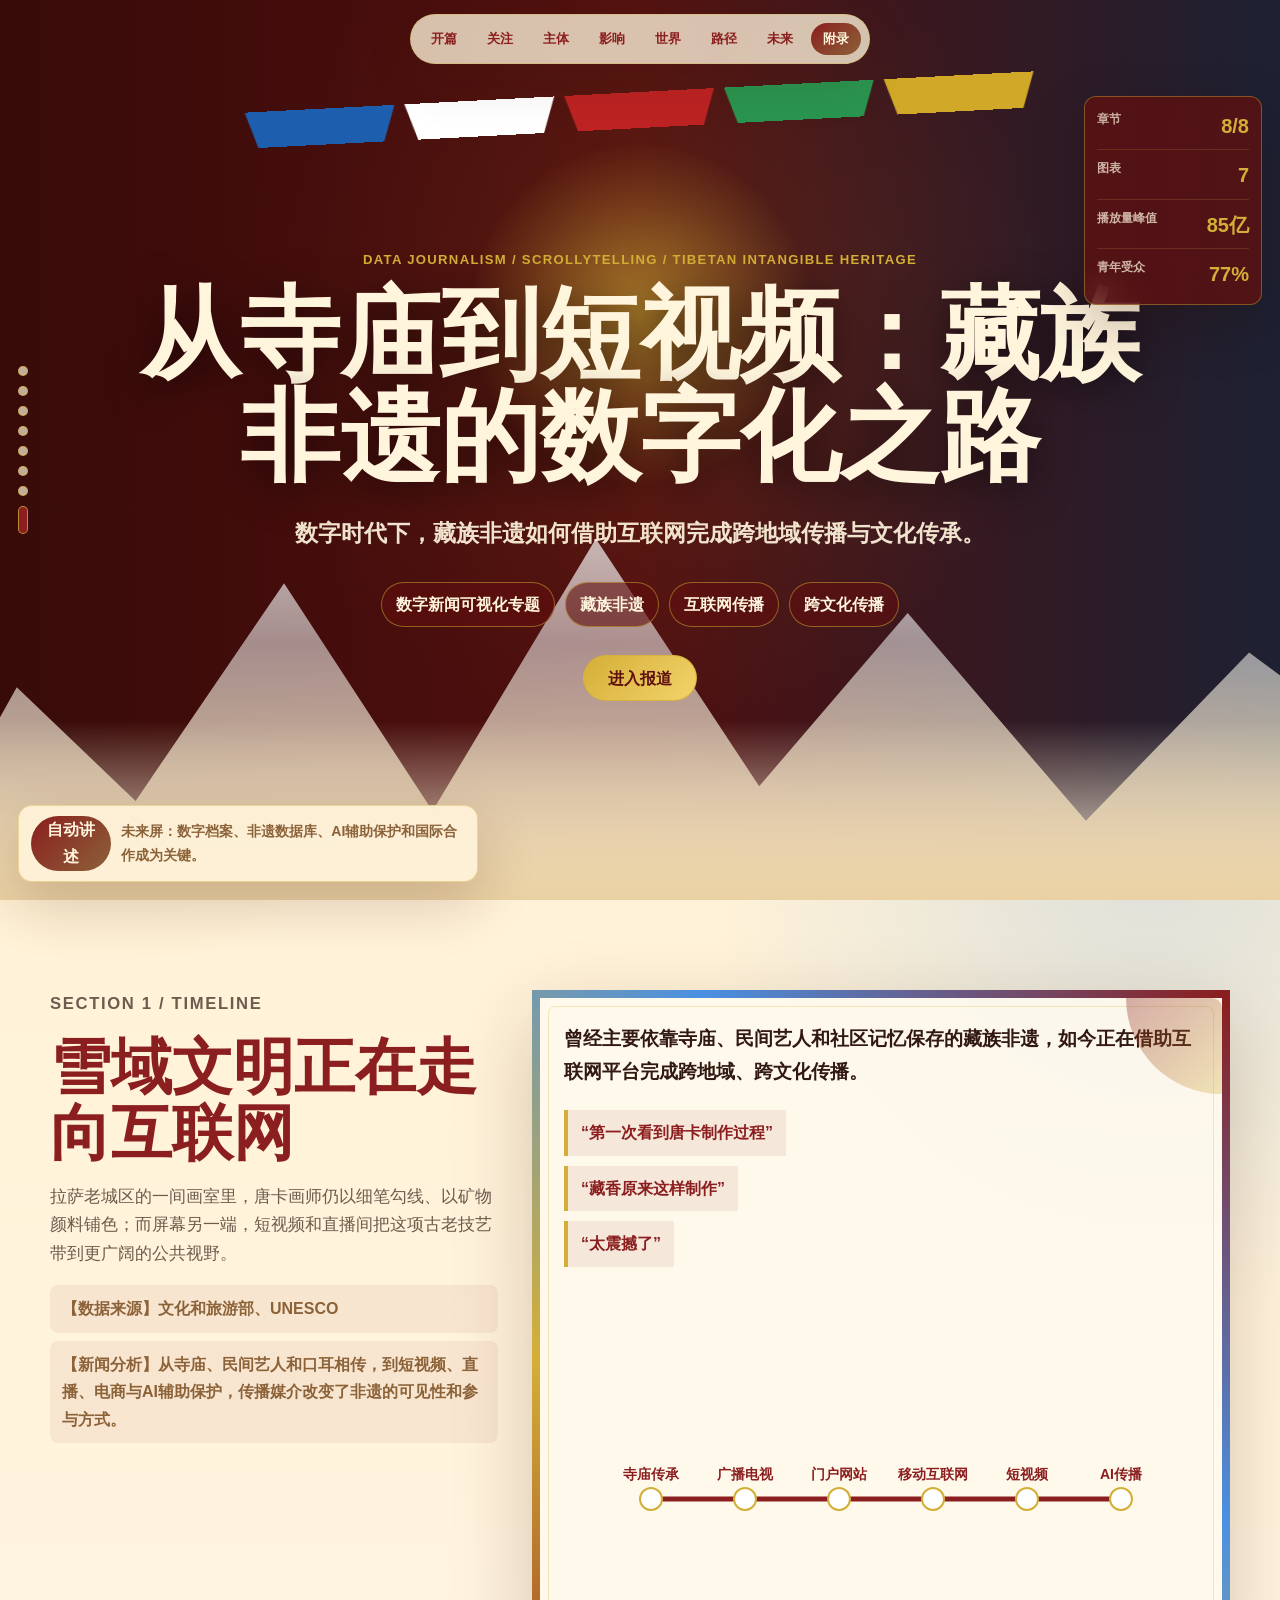
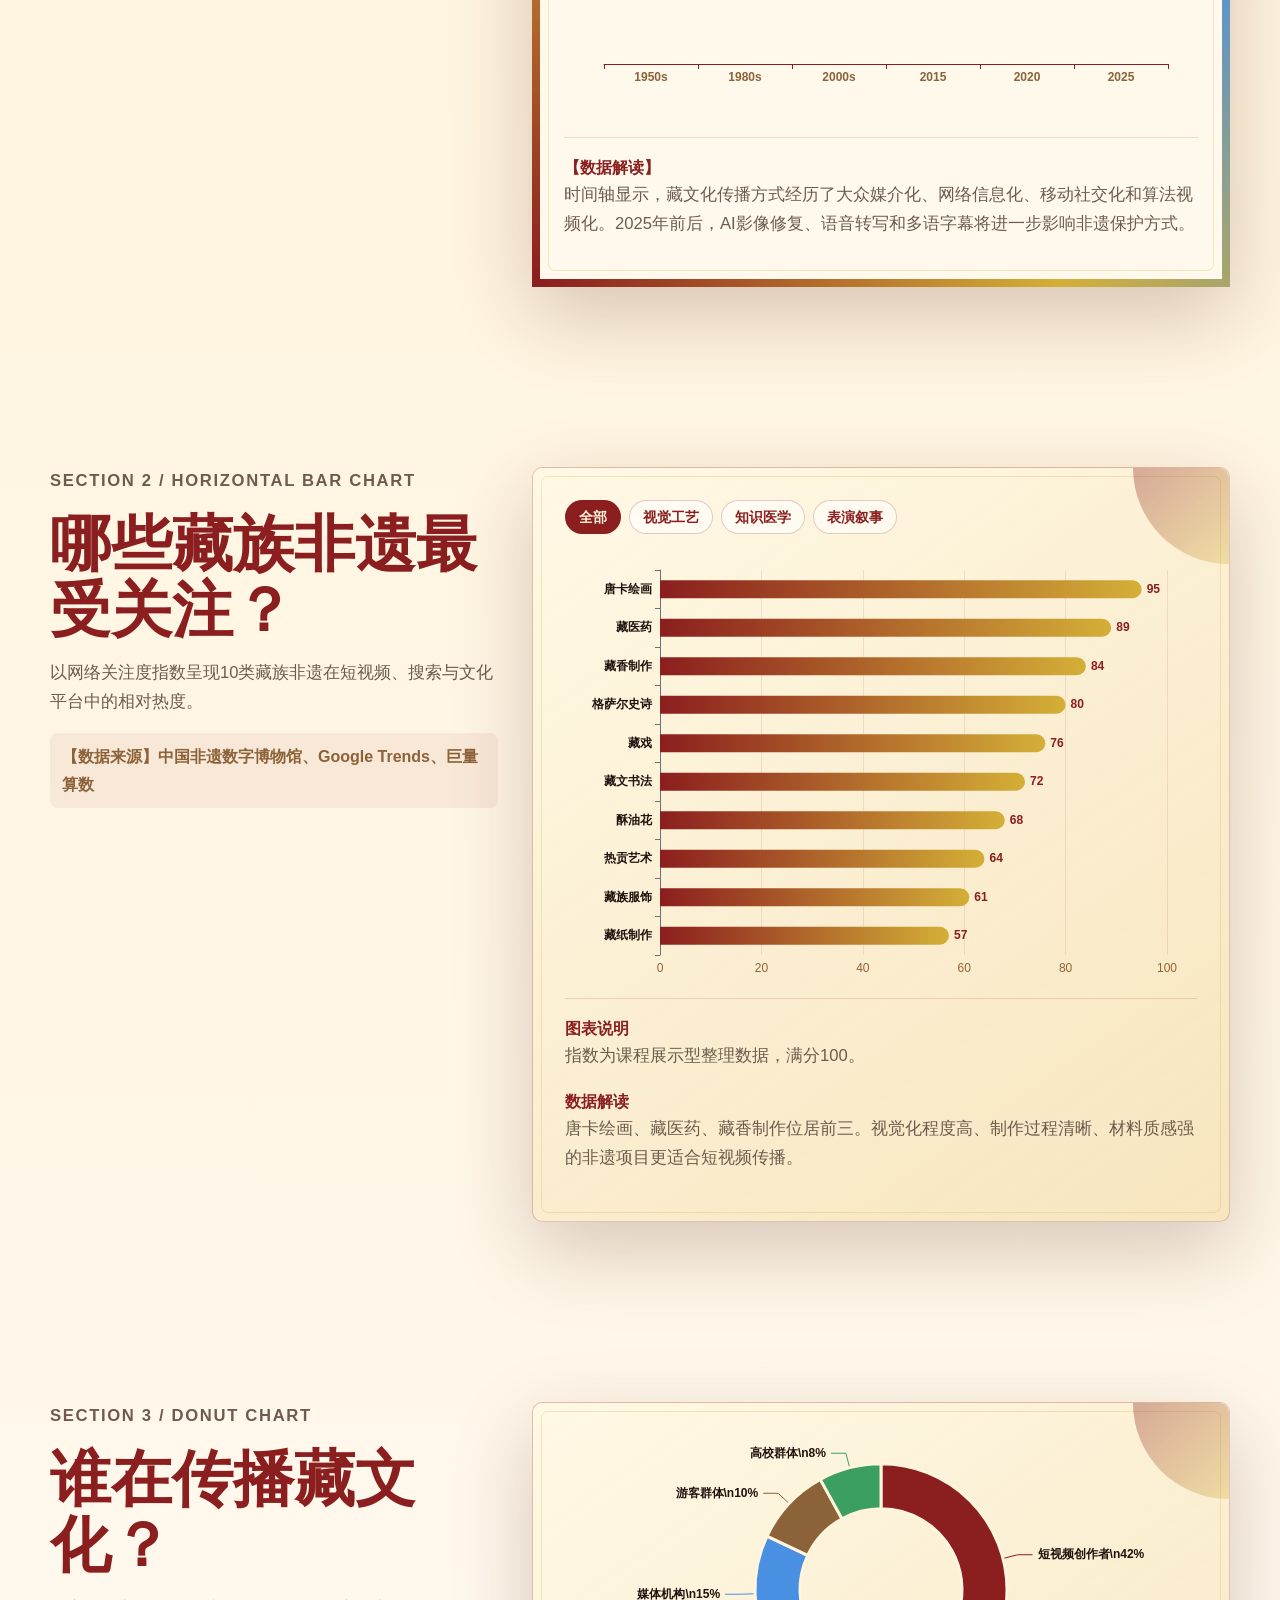
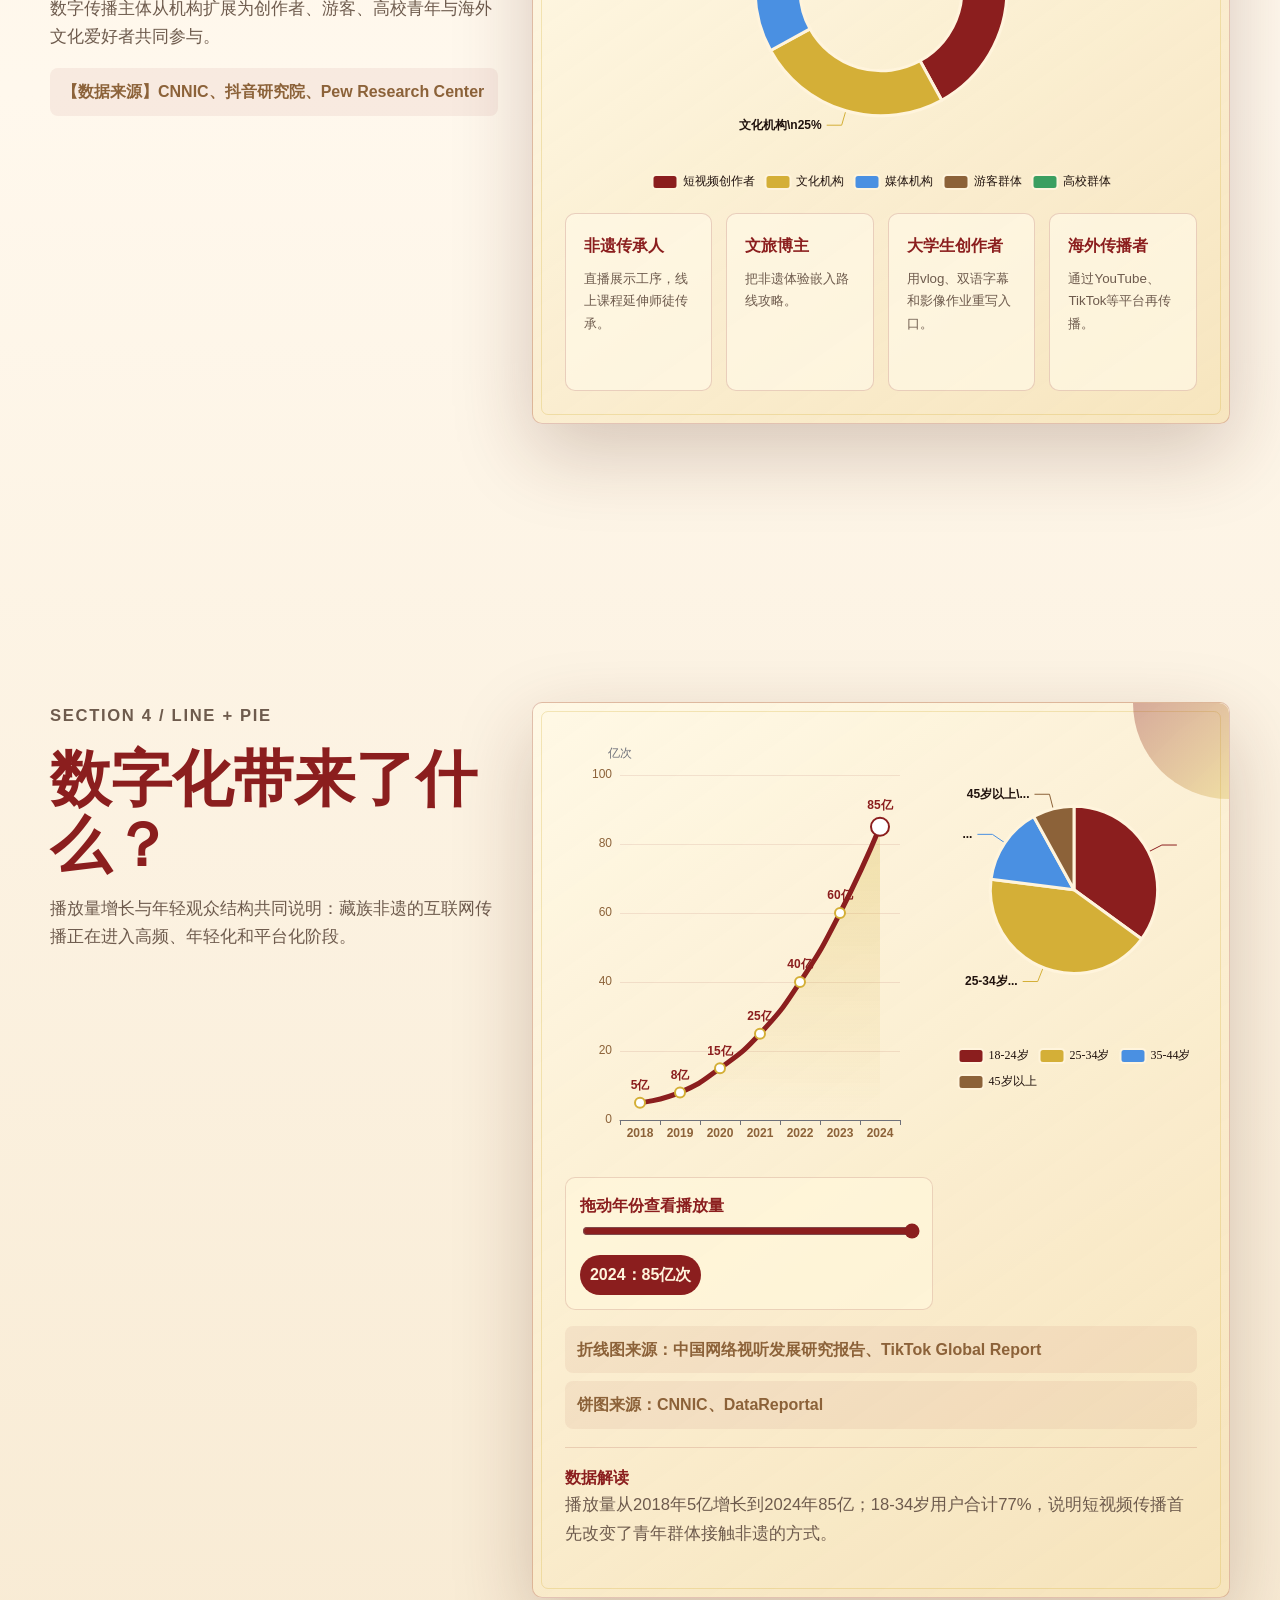
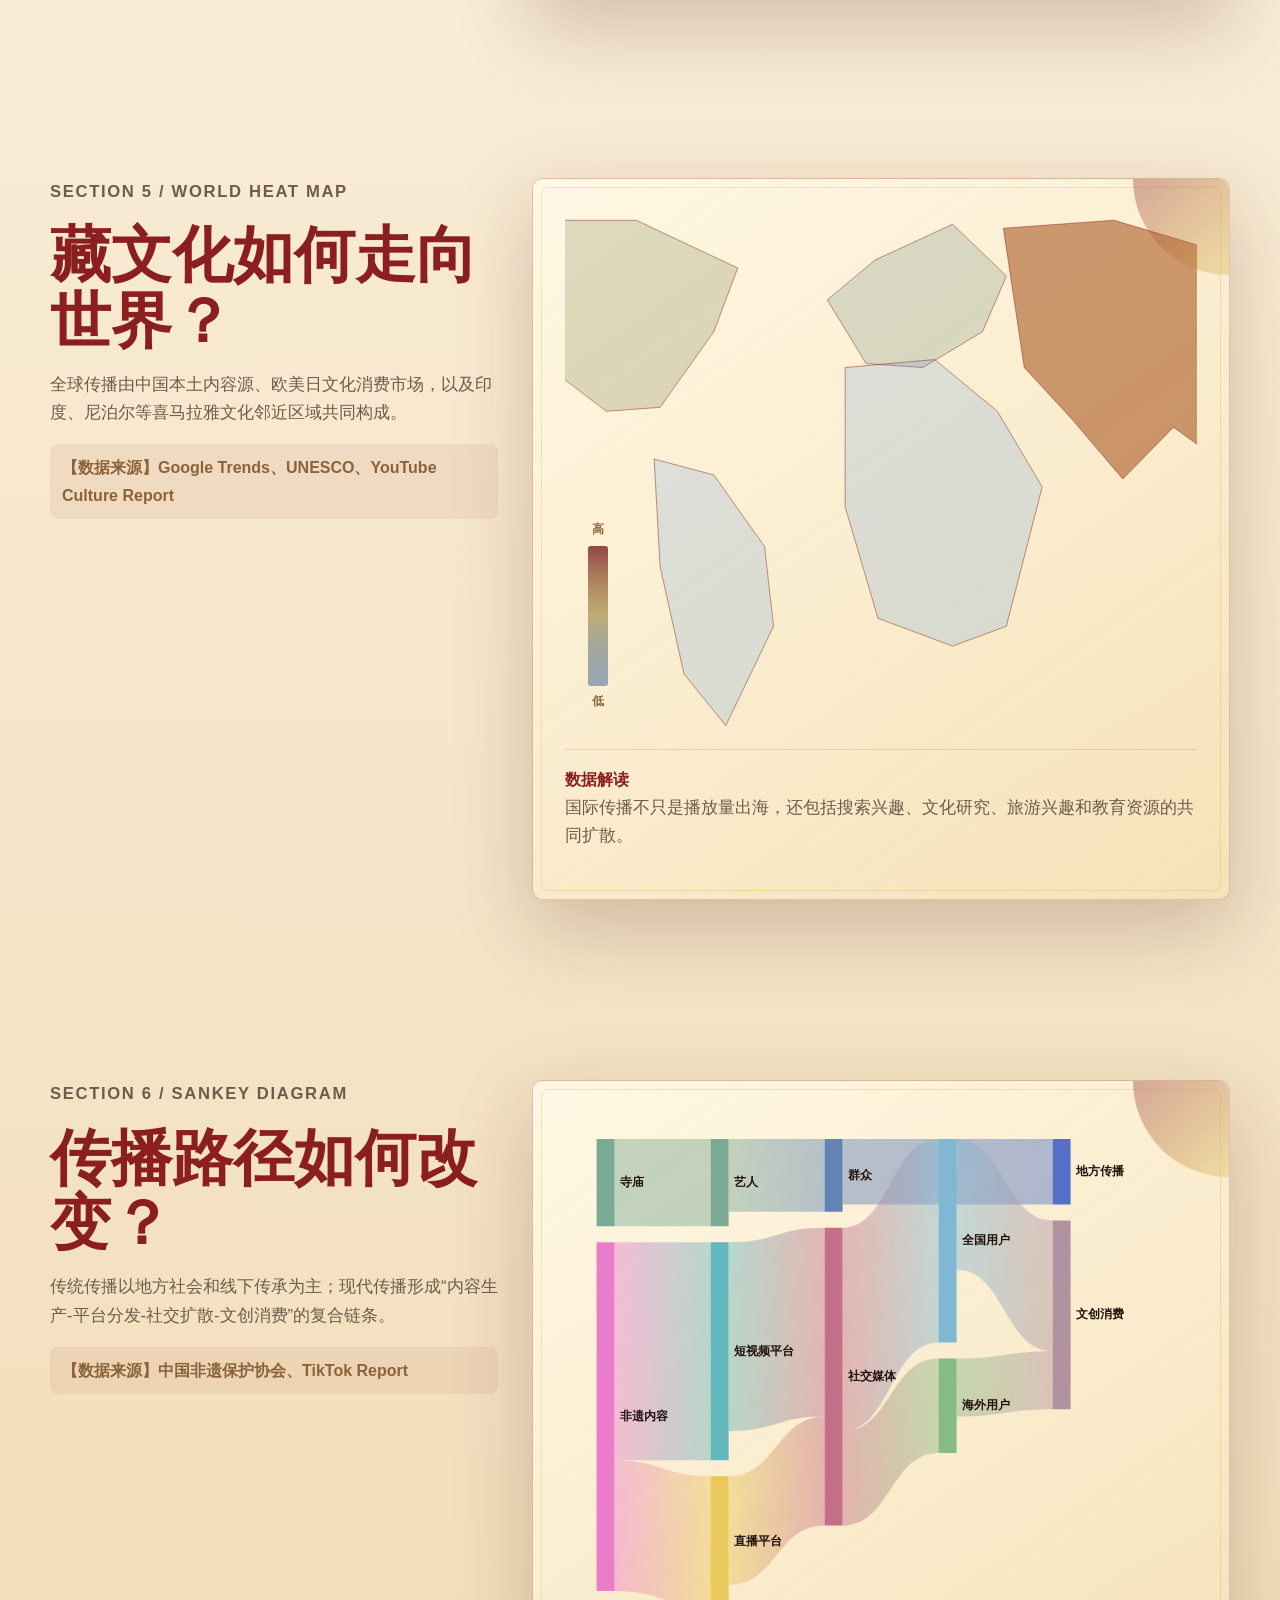
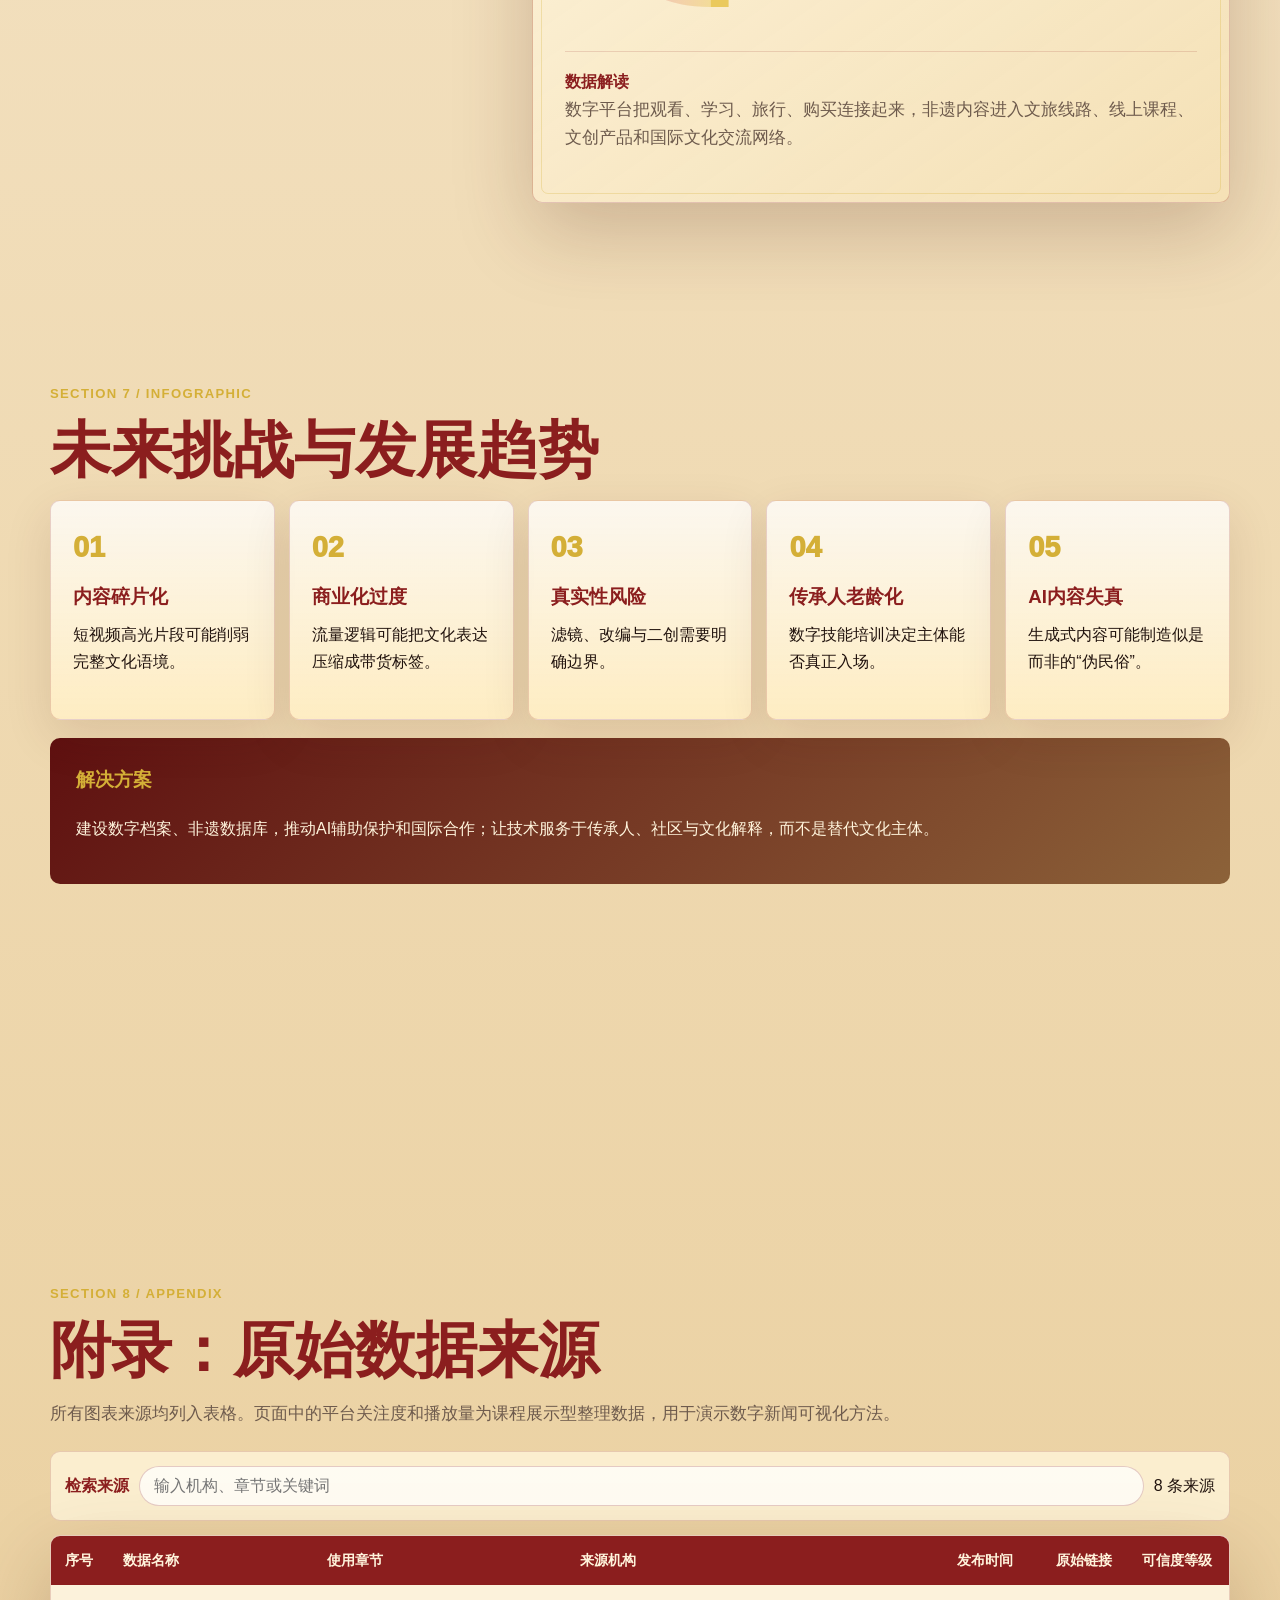
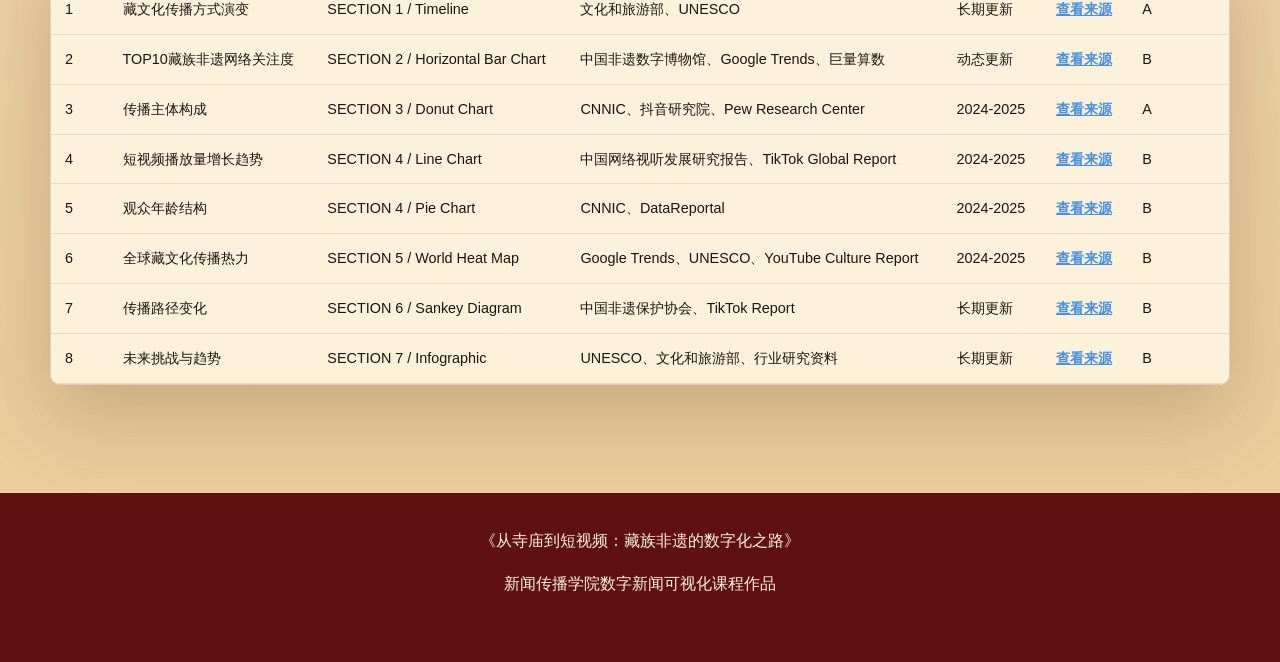
==== commit 31e67a47: "Update Tibetan heritage world map" ====
--- a/tibetan-heritage/index.html
+++ b/tibetan-heritage/index.html
@@ -1,211 +1,211 @@
-<!DOCTYPE html>
-<html lang="zh-CN">
-<head>
-<meta charset="UTF-8" />
-<meta name="viewport" content="width=device-width, initial-scale=1.0" />
-<title>从寺庙到短视频：藏族非遗的数字化之路</title>
-<meta name="description" content="数字时代下，藏族非遗如何借助互联网完成跨地域传播与文化传承。" />
-<style>
-:root{--red:#8B1E1E;--red2:#5f1010;--gold:#D4AF37;--white:#F7F7F7;--blue:#4A90E2;--brown:#8C6239;--ink:#20120d;--muted:#6e5b4d;--paper:#fff4dc;--paper2:#ead0a2;--shadow:0 28px 80px rgba(73,28,15,.22);--max:1180px}*{box-sizing:border-box}html{scroll-behavior:smooth;background:var(--paper)}body{margin:0;min-width:320px;color:var(--ink);font-family:"Microsoft YaHei","PingFang SC","Noto Sans SC",Arial,sans-serif;line-height:1.72;letter-spacing:0;background:radial-gradient(circle at 8% 6%,rgba(212,175,55,.28),transparent 28rem),radial-gradient(circle at 90% 10%,rgba(74,144,226,.18),transparent 28rem),linear-gradient(180deg,#fff0d0 0%,#fff8ed 38%,#e8cc98 100%);overflow-x:hidden}.progress{position:fixed;left:0;top:0;height:4px;width:0;z-index:80;background:linear-gradient(90deg,var(--red),var(--gold),var(--blue));box-shadow:0 0 16px rgba(139,30,30,.45)}.grain{position:fixed;inset:0;z-index:0;pointer-events:none;opacity:.65;background-image:radial-gradient(circle at 1px 1px,rgba(139,30,30,.11) 1px,transparent 0),linear-gradient(45deg,rgba(139,30,30,.04) 25%,transparent 25%),linear-gradient(-45deg,rgba(139,30,30,.04) 25%,transparent 25%);background-size:18px 18px,54px 54px,54px 54px;mask-image:linear-gradient(#000,transparent 82%)}.nav{position:fixed;left:50%;top:14px;transform:translateX(-50%);z-index:60;display:flex;flex-wrap:wrap;gap:6px;max-width:calc(100vw - 24px);padding:8px;border:1px solid rgba(212,175,55,.34);border-radius:999px;background:rgba(255,244,220,.78);backdrop-filter:blur(16px);box-shadow:0 18px 48px rgba(67,24,13,.16)}.nav a{min-height:32px;display:inline-flex;align-items:center;padding:0 12px;border-radius:999px;color:var(--red);font-size:.84rem;font-weight:900;text-decoration:none;white-space:nowrap}.nav a.active,.nav a:hover{background:linear-gradient(135deg,var(--red),var(--brown));color:#fff4dc}main,footer{position:relative;z-index:1}.hero{position:relative;min-height:100vh;display:grid;place-items:center;padding:112px 20px 62px;overflow:hidden;background:#2a0d0b;color:#fff4dc}.hero:before{content:"";position:absolute;inset:0;background:linear-gradient(90deg,rgba(56,11,9,.96),rgba(95,16,16,.72),rgba(17,52,87,.52)),radial-gradient(circle at 50% 35%,rgba(212,175,55,.32),transparent 26rem)}.hero:after{content:"";position:absolute;left:0;right:0;bottom:-1px;height:180px;background:linear-gradient(transparent,var(--paper))}.mountains{position:absolute;inset:auto -8vw 0 -8vw;height:55vh;z-index:1;background:linear-gradient(180deg,rgba(247,247,247,.92),rgba(247,247,247,.55) 48%,rgba(234,208,162,.98));clip-path:polygon(0 100%,8% 57%,16% 80%,26% 36%,36% 82%,47% 27%,58% 77%,68% 42%,80% 84%,91% 50%,100% 70%,100% 100%)}.sun{position:absolute;width:340px;height:340px;border-radius:50%;top:16%;left:50%;transform:translateX(-50%);background:radial-gradient(circle,rgba(212,175,55,.65),rgba(212,175,55,.18) 50%,transparent 72%);z-index:1}.flags{position:absolute;top:92px;left:0;right:0;z-index:2;display:flex;justify-content:center;gap:10px;transform:rotate(-3deg)}.flags i{width:min(15vw,150px);height:36px;clip-path:polygon(0 0,100% 0,92% 100%,8% 100%);box-shadow:0 10px 22px rgba(0,0,0,.18)}.flags i:nth-child(1){background:#1d5fae}.flags i:nth-child(2){background:#fff}.flags i:nth-child(3){background:#bd2323}.flags i:nth-child(4){background:#299650}.flags i:nth-child(5){background:#d1a827}.hero-inner{position:relative;z-index:3;width:min(var(--max),100%);text-align:center}.kicker,.label,.source{font-size:.82rem;font-weight:900;letter-spacing:.1em;text-transform:uppercase;color:var(--gold)}h1,h2,h3,p{margin-top:0}h1{max-width:1000px;margin:0 auto;color:#fff4dc;font-size:clamp(2.7rem,7.8vw,6.7rem);line-height:1.02;font-weight:950;text-shadow:0 8px 38px rgba(0,0,0,.5)}.subtitle{max-width:820px;margin:26px auto 0;font-size:clamp(1.08rem,2.2vw,1.45rem);font-weight:800;color:rgba(255,244,220,.92)}.badges{display:flex;flex-wrap:wrap;justify-content:center;gap:10px;margin-top:28px}.badges span{padding:8px 14px;border:1px solid rgba(212,175,55,.5);border-radius:999px;background:rgba(95,16,16,.62);font-weight:800}.scroll-btn{margin-top:28px;min-height:46px;padding:0 24px;border:1px solid rgba(212,175,55,.8);border-radius:999px;background:linear-gradient(135deg,var(--gold),#f3d36b);color:var(--red2);font:inherit;font-weight:950;cursor:pointer}.section{width:min(var(--max),calc(100% - 34px));margin:0 auto;padding:90px 0;min-height:100vh;scroll-margin-top:110px}.intro-grid,.viz{display:grid;grid-template-columns:minmax(280px,.86fr) minmax(0,1.34fr);gap:34px;align-items:start}.copy{position:sticky;top:100px}.copy h2,.section-title{color:var(--red);font-size:clamp(2rem,4.8vw,3.8rem);line-height:1.08;margin-bottom:16px}.copy p,.analysis p,.method{color:var(--muted);font-size:1.04rem}.card{position:relative;border:1px solid rgba(139,30,30,.24);border-radius:10px;background:linear-gradient(145deg,rgba(255,248,229,.96),rgba(245,225,181,.82));box-shadow:var(--shadow);padding:clamp(20px,3vw,32px);overflow:hidden}.card:before{content:"";position:absolute;inset:8px;border:1px solid rgba(212,175,55,.28);border-radius:7px;pointer-events:none}.card:after{content:"";position:absolute;right:0;top:0;width:96px;height:96px;border-radius:0 10px 0 100%;background:linear-gradient(135deg,rgba(139,30,30,.34),rgba(212,175,55,.3));pointer-events:none}.thangka-frame{border:8px solid transparent;border-image:linear-gradient(45deg,var(--red),var(--gold),var(--blue),var(--red)) 1;padding:24px;background:rgba(255,250,239,.82)}.lede{font-size:1.2rem;font-weight:900;color:#311810}.quote-list{display:grid;gap:10px;margin:22px 0}.quote-list span{width:fit-content;max-width:100%;padding:9px 13px;border-left:4px solid var(--gold);background:rgba(139,30,30,.08);color:var(--red);font-weight:900}.pattern-band{position:relative;margin:40px 0;padding:26px;border-radius:10px;background:linear-gradient(135deg,var(--red2),var(--red));color:#fff4dc;box-shadow:var(--shadow);overflow:hidden}.pattern-band:before{content:"八宝  莲花  经幡  木刻  雪山  藏文纹样";position:absolute;inset:8px;color:rgba(212,175,55,.12);font-size:3.1rem;font-weight:950;white-space:nowrap}.pattern-band h3,.pattern-band p{position:relative}.chart{height:430px;width:100%}.chart.tall{height:520px}.chart.small{height:360px}.chart-controls{position:relative;z-index:3;display:flex;flex-wrap:wrap;gap:8px;margin-bottom:16px}.chart-controls button{min-height:34px;padding:0 13px;border:1px solid rgba(139,30,30,.22);border-radius:999px;background:rgba(255,255,255,.58);color:var(--red);font:inherit;font-size:.88rem;font-weight:900;cursor:pointer}.chart-controls button.active,.chart-controls button:hover{background:var(--red);color:#fff4dc}.analysis{position:relative;z-index:2;margin-top:18px;padding-top:16px;border-top:1px solid rgba(139,30,30,.15)}.analysis strong{display:inline-block;margin-right:8px;color:var(--red)}.source-box{position:relative;z-index:2;margin-top:16px;display:grid;gap:8px}.source-box div{padding:10px 12px;border-radius:8px;background:rgba(139,30,30,.06);color:var(--brown);font-weight:800}.personas{display:grid;grid-template-columns:repeat(4,minmax(0,1fr));gap:14px;margin-top:18px}.persona{min-height:178px;padding:18px;border:1px solid rgba(139,30,30,.18);border-radius:10px;background:rgba(255,248,229,.72);cursor:pointer;transition:.25s}.persona:hover,.persona.active{transform:translateY(-4px);border-color:rgba(212,175,55,.72);box-shadow:0 18px 42px rgba(95,16,16,.13)}.persona b{display:block;color:var(--red);margin-bottom:8px}.persona small{display:block;color:var(--muted)}.persona .more{max-height:0;opacity:0;overflow:hidden;color:var(--brown);font-size:.88rem;transition:.25s}.persona.active .more{max-height:120px;opacity:1;margin-top:10px}.two-charts{display:grid;grid-template-columns:1.2fr .8fr;gap:18px}.range-panel{position:relative;z-index:2;margin-top:12px;padding:14px;border:1px solid rgba(139,30,30,.16);border-radius:10px;background:rgba(255,246,219,.76)}.range-panel label{display:block;color:var(--red);font-weight:900}.range-panel input{width:100%;accent-color:var(--red)}.range-panel output{display:inline-flex;margin-top:8px;padding:6px 10px;border-radius:999px;background:var(--red);color:#fff4dc;font-weight:900}.challenge-grid{display:grid;grid-template-columns:repeat(5,minmax(0,1fr));gap:14px}.challenge{min-height:220px;padding:22px;border:1px solid rgba(139,30,30,.18);border-radius:10px;background:linear-gradient(180deg,rgba(255,255,255,.78),rgba(255,238,196,.92));box-shadow:0 16px 48px rgba(70,24,14,.12)}.challenge span{color:var(--gold);font-size:1.8rem;font-weight:950}.challenge h3{color:var(--red);margin:8px 0}.solution{margin-top:18px;padding:26px;border-radius:10px;background:linear-gradient(135deg,var(--red2),var(--brown));color:#fff4dc}.solution h3{color:var(--gold)}.source-toolbar{display:flex;flex-wrap:wrap;gap:10px;align-items:center;margin:22px 0 14px;padding:14px;border:1px solid rgba(139,30,30,.18);border-radius:10px;background:rgba(255,246,219,.78)}.source-toolbar label{font-weight:900;color:var(--red)}.source-toolbar input{flex:1 1 260px;min-height:40px;padding:0 14px;border:1px solid rgba(139,30,30,.22);border-radius:999px;background:rgba(255,255,255,.72);font:inherit}.table-wrap{overflow-x:auto;border:1px solid rgba(139,30,30,.18);border-radius:10px;background:rgba(255,248,229,.85);box-shadow:var(--shadow)}table{width:100%;min-width:1000px;border-collapse:collapse;font-size:.9rem}th,td{padding:12px 14px;border-bottom:1px solid rgba(139,30,30,.12);text-align:left;vertical-align:top}th{background:var(--red);color:#fff4dc}td a{color:var(--blue);font-weight:900}.tooltip{position:fixed;z-index:90;max-width:280px;padding:10px 12px;border:1px solid rgba(212,175,55,.7);border-radius:8px;background:rgba(95,16,16,.95);color:#fff4dc;box-shadow:0 16px 44px rgba(0,0,0,.22);font-size:.86rem;opacity:0;pointer-events:none;transform:translate(14px,14px);transition:opacity .15s}.tooltip.show{opacity:1}footer{padding:34px 20px 48px;text-align:center;color:#fff4dc;background:var(--red2)}.reveal{opacity:0;transform:translateY(26px);transition:opacity .75s ease,transform .75s ease}.reveal.visible{opacity:1;transform:translateY(0)}@media(max-width:980px){.intro-grid,.viz,.two-charts{grid-template-columns:1fr}.copy{position:static}.personas,.challenge-grid{grid-template-columns:repeat(2,minmax(0,1fr))}.chart{height:380px}.section{min-height:auto}}@media(max-width:640px){.nav{top:8px;border-radius:18px}.nav a{font-size:.78rem;min-height:29px;padding:0 9px}.section{width:min(100% - 24px,var(--max));padding:62px 0}.hero{padding-top:130px}.personas,.challenge-grid{grid-template-columns:1fr}.card{padding:20px}.chart{height:340px}.chart.tall{height:420px}.pattern-band:before{font-size:2rem}.source-toolbar input{flex-basis:100%}}
-.data-dock{position:fixed;right:18px;top:96px;z-index:65;display:grid;gap:8px;width:178px;padding:12px;border:1px solid rgba(212,175,55,.42);border-radius:12px;background:rgba(95,16,16,.78);color:#fff4dc;backdrop-filter:blur(14px);box-shadow:0 20px 54px rgba(31,9,6,.24)}.data-dock b{font-size:1.25rem;color:var(--gold)}.data-dock span{font-size:.76rem;color:rgba(255,244,220,.72);font-weight:800}.dock-row{display:flex;justify-content:space-between;gap:8px;border-bottom:1px solid rgba(212,175,55,.18);padding-bottom:6px}.dock-row:last-child{border-bottom:0;padding-bottom:0}.story-panel{position:fixed;left:18px;bottom:18px;z-index:70;display:flex;align-items:center;gap:10px;max-width:min(460px,calc(100vw - 36px));padding:10px 12px;border:1px solid rgba(212,175,55,.42);border-radius:14px;background:rgba(255,244,220,.88);box-shadow:0 20px 58px rgba(67,24,13,.2);backdrop-filter:blur(14px)}.story-panel button{min-height:38px;border:0;border-radius:999px;background:linear-gradient(135deg,var(--red),var(--brown));color:#fff4dc;font:inherit;font-weight:950;padding:0 14px;cursor:pointer}.story-panel p{margin:0;color:var(--brown);font-size:.88rem;font-weight:800}.chapter-rail{position:fixed;left:18px;top:50%;z-index:66;display:grid;gap:10px;transform:translateY(-50%)}.chapter-rail button{width:10px;height:10px;border:1px solid rgba(212,175,55,.75);border-radius:50%;background:rgba(255,244,220,.7);cursor:pointer;padding:0;transition:.2s}.chapter-rail button.active{height:28px;border-radius:999px;background:var(--red)}.chart-live{box-shadow:0 0 0 3px rgba(212,175,55,.34),var(--shadow)!important}.hero .mountains,.hero .sun{will-change:transform}.card{transition:box-shadow .25s ease,transform .25s ease}.card:hover{transform:translateY(-3px);box-shadow:0 36px 96px rgba(70,24,14,.28)}@media(max-width:900px){.data-dock{position:static;width:min(var(--max),calc(100% - 34px));margin:12px auto 0;grid-template-columns:repeat(4,1fr);background:rgba(95,16,16,.9)}.dock-row{display:grid;border-bottom:0;border-right:1px solid rgba(212,175,55,.18)}.chapter-rail{display:none}.story-panel{left:12px;right:12px;bottom:12px;max-width:none}.story-panel p{font-size:.78rem}}@media(max-width:560px){.data-dock{grid-template-columns:repeat(2,1fr)}}
-</style>
-</head>
-<body>
-<div class="progress"></div><div class="grain"></div><div id="tooltip" class="tooltip"></div><aside class="data-dock" aria-label="动态数据仪表"><div class="dock-row"><span>章节</span><b id="dockSection">1/8</b></div><div class="dock-row"><span>图表</span><b data-count="7">0</b></div><div class="dock-row"><span>播放量峰值</span><b data-count="85">0</b></div><div class="dock-row"><span>青年受众</span><b data-count="77">0</b></div></aside><div class="chapter-rail" aria-label="章节进度"></div><div class="story-panel"><button id="storyMode" type="button">自动讲述</button><p id="storyLine">滚动页面，图表将按章节依次进入叙事状态。</p></div>
-<nav class="nav" aria-label="专题导航"><a href="#s1">开篇</a><a href="#s2">关注</a><a href="#s3">主体</a><a href="#s4">影响</a><a href="#s5">世界</a><a href="#s6">路径</a><a href="#s7">未来</a><a href="#s8">附录</a></nav>
-<main>
-<section class="hero" id="top"><div class="sun"></div><div class="flags"><i></i><i></i><i></i><i></i><i></i></div><div class="mountains"></div><div class="hero-inner reveal visible"><p class="kicker">Data Journalism / Scrollytelling / Tibetan Intangible Heritage</p><h1>从寺庙到短视频：藏族非遗的数字化之路</h1><p class="subtitle">数字时代下，藏族非遗如何借助互联网完成跨地域传播与文化传承。</p><div class="badges"><span>数字新闻可视化专题</span><span>藏族非遗</span><span>互联网传播</span><span>跨文化传播</span></div><button class="scroll-btn" data-target="#s1">进入报道</button></div></section>
-<section class="section intro-grid reveal" id="s1"><div class="copy"><p class="label">SECTION 1 / Timeline</p><h2>雪域文明正在走向互联网</h2><p>拉萨老城区的一间画室里，唐卡画师仍以细笔勾线、以矿物颜料铺色；而屏幕另一端，短视频和直播间把这项古老技艺带到更广阔的公共视野。</p><div class="source-box"><div>【数据来源】文化和旅游部、UNESCO</div><div>【新闻分析】从寺庙、民间艺人和口耳相传，到短视频、直播、电商与AI辅助保护，传播媒介改变了非遗的可见性和参与方式。</div></div></div><div class="card thangka-frame"><p class="lede">曾经主要依靠寺庙、民间艺人和社区记忆保存的藏族非遗，如今正在借助互联网平台完成跨地域、跨文化传播。</p><div class="quote-list"><span>“第一次看到唐卡制作过程”</span><span>“藏香原来这样制作”</span><span>“太震撼了”</span></div><div id="timelineChart" class="chart"></div><div class="analysis"><strong>【数据解读】</strong><p>时间轴显示，藏文化传播方式经历了大众媒介化、网络信息化、移动社交化和算法视频化。2025年前后，AI影像修复、语音转写和多语字幕将进一步影响非遗保护方式。</p></div></div></section>
-<div class="section reveal"><div class="pattern-band"><h3>藏式视觉系统</h3><p>页面采用喜马拉雅雪山、唐卡边框、经幡、藏文纹样、八宝纹、莲花纹与木刻肌理，建立“雪域高原数据新闻”的视觉语法。</p></div></div>
-<section class="section viz reveal" id="s2"><div class="copy"><p class="label">SECTION 2 / Horizontal Bar Chart</p><h2>哪些藏族非遗最受关注？</h2><p>以网络关注度指数呈现10类藏族非遗在短视频、搜索与文化平台中的相对热度。</p><div class="source-box"><div>【数据来源】中国非遗数字博物馆、Google Trends、巨量算数</div></div></div><div class="card"><div class="chart-controls"><button class="active" data-filter="all">全部</button><button data-filter="visual">视觉工艺</button><button data-filter="knowledge">知识医学</button><button data-filter="performance">表演叙事</button></div><div id="barChart" class="chart"></div><div class="analysis"><strong>图表说明</strong><p>指数为课程展示型整理数据，满分100。</p><strong>数据解读</strong><p>唐卡绘画、藏医药、藏香制作位居前三。视觉化程度高、制作过程清晰、材料质感强的非遗项目更适合短视频传播。</p></div></div></section>
-<section class="section viz reveal" id="s3"><div class="copy"><p class="label">SECTION 3 / Donut Chart</p><h2>谁在传播藏文化？</h2><p>数字传播主体从机构扩展为创作者、游客、高校青年与海外文化爱好者共同参与。</p><div class="source-box"><div>【数据来源】CNNIC、抖音研究院、Pew Research Center</div></div></div><div class="card"><div id="donutChart" class="chart small"></div><div class="personas"><div class="persona"><b>非遗传承人</b><small>直播展示工序，线上课程延伸师徒传承。</small><div class="more">他们是文化真实性的核心主体，也是数字技能培训最应服务的人群。</div></div><div class="persona"><b>文旅博主</b><small>把非遗体验嵌入路线攻略。</small><div class="more">视频内容把“看见非遗”转化为“抵达现场”和“购买文创”。</div></div><div class="persona"><b>大学生创作者</b><small>用vlog、双语字幕和影像作业重写入口。</small><div class="more">青年表达让非遗进入校园社群、社交平台和跨文化解释链条。</div></div><div class="persona"><b>海外传播者</b><small>通过YouTube、TikTok等平台再传播。</small><div class="more">多语字幕、reaction视频和文化解释共同推动国际可理解性。</div></div></div></div></section>
-<section class="section viz reveal" id="s4"><div class="copy"><p class="label">SECTION 4 / Line + Pie</p><h2>数字化带来了什么？</h2><p>播放量增长与年轻观众结构共同说明：藏族非遗的互联网传播正在进入高频、年轻化和平台化阶段。</p></div><div class="card"><div class="two-charts"><div><div id="lineChart" class="chart"></div><div class="range-panel"><label for="yearScrubber">拖动年份查看播放量</label><input id="yearScrubber" type="range" min="2018" max="2024" step="1" value="2024"><output id="yearOutput">2024：85亿次</output></div></div><div><div id="pieChart" class="chart small"></div></div></div><div class="source-box"><div>折线图来源：中国网络视听发展研究报告、TikTok Global Report</div><div>饼图来源：CNNIC、DataReportal</div></div><div class="analysis"><strong>数据解读</strong><p>播放量从2018年5亿增长到2024年85亿；18-34岁用户合计77%，说明短视频传播首先改变了青年群体接触非遗的方式。</p></div></div></section>
-<section class="section viz reveal" id="s5"><div class="copy"><p class="label">SECTION 5 / World Heat Map</p><h2>藏文化如何走向世界？</h2><p>全球传播由中国本土内容源、欧美日文化消费市场，以及印度、尼泊尔等喜马拉雅文化邻近区域共同构成。</p><div class="source-box"><div>【数据来源】Google Trends、UNESCO、YouTube Culture Report</div></div></div><div class="card"><div id="mapChart" class="chart tall"></div><div class="analysis"><strong>数据解读</strong><p>国际传播不只是播放量出海，还包括搜索兴趣、文化研究、旅游兴趣和教育资源的共同扩散。</p></div></div></section>
-<section class="section viz reveal" id="s6"><div class="copy"><p class="label">SECTION 6 / Sankey Diagram</p><h2>传播路径如何改变？</h2><p>传统传播以地方社会和线下传承为主；现代传播形成“内容生产-平台分发-社交扩散-文创消费”的复合链条。</p><div class="source-box"><div>【数据来源】中国非遗保护协会、TikTok Report</div></div></div><div class="card"><div id="sankeyChart" class="chart tall"></div><div class="analysis"><strong>数据解读</strong><p>数字平台把观看、学习、旅行、购买连接起来，非遗内容进入文旅线路、线上课程、文创产品和国际文化交流网络。</p></div></div></section>
-<section class="section reveal" id="s7"><p class="label">SECTION 7 / Infographic</p><h2 class="section-title">未来挑战与发展趋势</h2><div class="challenge-grid"><div class="challenge"><span>01</span><h3>内容碎片化</h3><p>短视频高光片段可能削弱完整文化语境。</p></div><div class="challenge"><span>02</span><h3>商业化过度</h3><p>流量逻辑可能把文化表达压缩成带货标签。</p></div><div class="challenge"><span>03</span><h3>真实性风险</h3><p>滤镜、改编与二创需要明确边界。</p></div><div class="challenge"><span>04</span><h3>传承人老龄化</h3><p>数字技能培训决定主体能否真正入场。</p></div><div class="challenge"><span>05</span><h3>AI内容失真</h3><p>生成式内容可能制造似是而非的“伪民俗”。</p></div></div><div class="solution"><h3>解决方案</h3><p>建设数字档案、非遗数据库，推动AI辅助保护和国际合作；让技术服务于传承人、社区与文化解释，而不是替代文化主体。</p></div></section>
-<section class="section reveal" id="s8"><p class="label">SECTION 8 / Appendix</p><h2 class="section-title">附录：原始数据来源</h2><p class="method">所有图表来源均列入表格。页面中的平台关注度和播放量为课程展示型整理数据，用于演示数字新闻可视化方法。</p><div class="source-toolbar"><label for="sourceSearch">检索来源</label><input id="sourceSearch" type="search" placeholder="输入机构、章节或关键词"><span id="sourceCount">0 条来源</span></div><div class="table-wrap"><table><thead><tr><th>序号</th><th>数据名称</th><th>使用章节</th><th>来源机构</th><th>发布时间</th><th>原始链接</th><th>可信度等级</th></tr></thead><tbody id="sourceTable"></tbody></table></div></section>
-</main><footer><p>《从寺庙到短视频：藏族非遗的数字化之路》</p><p>新闻传播学院数字新闻可视化课程作品</p></footer>
-<script>
-/*
-* Licensed to the Apache Software Foundation (ASF) under one
-* or more contributor license agreements.  See the NOTICE file
-* distributed with this work for additional information
-* regarding copyright ownership.  The ASF licenses this file
-* to you under the Apache License, Version 2.0 (the
-* "License"); you may not use this file except in compliance
-* with the License.  You may obtain a copy of the License at
-*
-*   http://www.apache.org/licenses/LICENSE-2.0
-*
-* Unless required by applicable law or agreed to in writing,
-* software distributed under the License is distributed on an
-* "AS IS" BASIS, WITHOUT WARRANTIES OR CONDITIONS OF ANY
-* KIND, either express or implied.  See the License for the
-* specific language governing permissions and limitations
-* under the License.
-*/
-
-!function(t,e){"object"==typeof exports&&"undefined"!=typeof module?e(exports):"function"==typeof define&&define.amd?define(["exports"],e):e((t="undefined"!=typeof globalThis?globalThis:t||self).echarts={})}(this,(function(t){"use strict";
-/*! *****************************************************************************
-    Copyright (c) Microsoft Corporation.
-
-    Permission to use, copy, modify, and/or distribute this software for any
-    purpose with or without fee is hereby granted.
-
-    THE SOFTWARE IS PROVIDED "AS IS" AND THE AUTHOR DISCLAIMS ALL WARRANTIES WITH
-    REGARD TO THIS SOFTWARE INCLUDING ALL IMPLIED WARRANTIES OF MERCHANTABILITY
-    AND FITNESS. IN NO EVENT SHALL THE AUTHOR BE LIABLE FOR ANY SPECIAL, DIRECT,
-    INDIRECT, OR CONSEQUENTIAL DAMAGES OR ANY DAMAGES WHATSOEVER RESULTING FROM
-    LOSS OF USE, DATA OR PROFITS, WHETHER IN AN ACTION OF CONTRACT, NEGLIGENCE OR
-    OTHER TORTIOUS ACTION, ARISING OUT OF OR IN CONNECTION WITH THE USE OR
-    PERFORMANCE OF THIS SOFTWARE.
-    ***************************************************************************** */var e=function(t,n){return e=Object.setPrototypeOf||{__proto__:[]}instanceof Array&&function(t,e){t.__proto__=e}||function(t,e){for(var n in e)Object.prototype.hasOwnProperty.call(e,n)&&(t[n]=e[n])},e(t,n)};function n(t,n){if("function"!=typeof n&&null!==n)throw new TypeError("Class extends value "+String(n)+" is not a constructor or null");function i(){this.constructor=t}e(t,n),t.prototype=null===n?Object.create(n):(i.prototype=n.prototype,new i)}var i=function(){this.firefox=!1,this.ie=!1,this.edge=!1,this.newEdge=!1,this.weChat=!1},r=new function(){this.browser=new i,this.node=!1,this.wxa=!1,this.worker=!1,this.svgSupported=!1,this.touchEventsSupported=!1,this.pointerEventsSupported=!1,this.domSupported=!1,this.transformSupported=!1,this.transform3dSupported=!1,this.hasGlobalWindow="undefined"!=typeof window};"object"==typeof wx&&"function"==typeof wx.getSystemInfoSync?(r.wxa=!0,r.touchEventsSupported=!0):"undefined"==typeof document&&"undefined"!=typeof self?r.worker=!0:!r.hasGlobalWindow||"Deno"in window?(r.node=!0,r.svgSupported=!0):function(t,e){var n=e.browser,i=t.match(/Firefox\/([\d.]+)/),r=t.match(/MSIE\s([\d.]+)/)||t.match(/Trident\/.+?rv:(([\d.]+))/),o=t.match(/Edge?\/([\d.]+)/),a=/micromessenger/i.test(t);i&&(n.firefox=!0,n.version=i[1]);r&&(n.ie=!0,n.version=r[1]);o&&(n.edge=!0,n.version=o[1],n.newEdge=+o[1].split(".")[0]>18);a&&(n.weChat=!0);e.svgSupported="undefined"!=typeof SVGRect,e.touchEventsSupported="ontouchstart"in window&&!n.ie&&!n.edge,e.pointerEventsSupported="onpointerdown"in window&&(n.edge||n.ie&&+n.version>=11),e.domSupported="undefined"!=typeof document;var s=document.documentElement.style;e.transform3dSupported=(n.ie&&"transition"in s||n.edge||"WebKitCSSMatrix"in window&&"m11"in new WebKitCSSMatrix||"MozPerspective"in s)&&!("OTransition"in s),e.transformSupported=e.transform3dSupported||n.ie&&+n.version>=9}(navigator.userAgent,r);var o="sans-serif",a="12px "+o;var s,l,u=function(t){var e={};if("undefined"==typeof JSON)return e;for(var n=0;n<t.length;n++){var i=String.fromCharCode(n+32),r=(t.charCodeAt(n)-20)/100;e[i]=r}return e}("007LLmW'55;N0500LLLLLLLLLL00NNNLzWW\\\\WQb\\0FWLg\\bWb\\WQ\\WrWWQ000CL5LLFLL0LL**F*gLLLL5F0LF\\FFF5.5N"),h={createCanvas:function(){return"undefined"!=typeof document&&document.createElement("canvas")},measureText:function(t,e){if(!s){var n=h.createCanvas();s=n&&n.getContext("2d")}if(s)return l!==e&&(l=s.font=e||a),s.measureText(t);t=t||"";var i=/((?:\d+)?\.?\d*)px/.exec(e=e||a),r=i&&+i[1]||12,o=0;if(e.indexOf("mono")>=0)o=r*t.length;else for(var c=0;c<t.length;c++){var p=u[t[c]];o+=null==p?r:p*r}return{width:o}},loadImage:function(t,e,n){var i=new Image;return i.onload=e,i.onerror=n,i.src=t,i}};function c(t){for(var e in h)t[e]&&(h[e]=t[e])}var p=V(["Function","RegExp","Date","Error","CanvasGradient","CanvasPattern","Image","Canvas"],(function(t,e){return t["[object "+e+"]"]=!0,t}),{}),d=V(["Int8","Uint8","Uint8Clamped","Int16","Uint16","Int32","Uint32","Float32","Float64"],(function(t,e){return t["[object "+e+"Array]"]=!0,t}),{}),f=Object.prototype.toString,g=Array.prototype,y=g.forEach,v=g.filter,m=g.slice,x=g.map,_=function(){}.constructor,b=_?_.prototype:null,w="__proto__",S=2311;function M(){return S++}function I(){for(var t=[],e=0;e<arguments.length;e++)t[e]=arguments[e];"undefined"!=typeof console&&console.error.apply(console,t)}function T(t){if(null==t||"object"!=typeof t)return t;var e=t,n=f.call(t);if("[object Array]"===n){if(!pt(t)){e=[];for(var i=0,r=t.length;i<r;i++)e[i]=T(t[i])}}else if(d[n]){if(!pt(t)){var o=t.constructor;if(o.from)e=o.from(t);else{e=new o(t.length);for(i=0,r=t.length;i<r;i++)e[i]=t[i]}}}else if(!p[n]&&!pt(t)&&!J(t))for(var a in e={},t)t.hasOwnProperty(a)&&a!==w&&(e[a]=T(t[a]));return e}function C(t,e,n){if(!q(e)||!q(t))return n?T(e):t;for(var i in e)if(e.hasOwnProperty(i)&&i!==w){var r=t[i],o=e[i];!q(o)||!q(r)||Y(o)||Y(r)||J(o)||J(r)||K(o)||K(r)||pt(o)||pt(r)?!n&&i in t||(t[i]=T(e[i])):C(r,o,n)}return t}function D(t,e){for(var n=t[0],i=1,r=t.length;i<r;i++)n=C(n,t[i],e);return n}function A(t,e){if(Object.assign)Object.assign(t,e);else for(var n in e)e.hasOwnProperty(n)&&n!==w&&(t[n]=e[n]);return t}function k(t,e,n){for(var i=G(e),r=0,o=i.length;r<o;r++){var a=i[r];(n?null!=e[a]:null==t[a])&&(t[a]=e[a])}return t}var L=h.createCanvas;function P(t,e){if(t){if(t.indexOf)return t.indexOf(e);for(var n=0,i=t.length;n<i;n++)if(t[n]===e)return n}return-1}function O(t,e){var n=t.prototype;function i(){}for(var r in i.prototype=e.prototype,t.prototype=new i,n)n.hasOwnProperty(r)&&(t.prototype[r]=n[r]);t.prototype.constructor=t,t.superClass=e}function R(t,e,n){if(t="prototype"in t?t.prototype:t,e="prototype"in e?e.prototype:e,Object.getOwnPropertyNames)for(var i=Object.getOwnPropertyNames(e),r=0;r<i.length;r++){var o=i[r];"constructor"!==o&&(n?null!=e[o]:null==t[o])&&(t[o]=e[o])}else k(t,e,n)}function N(t){return!!t&&("string"!=typeof t&&"number"==typeof t.length)}function E(t,e,n){if(t&&e)if(t.forEach&&t.forEach===y)t.forEach(e,n);else if(t.length===+t.length)for(var i=0,r=t.length;i<r;i++)e.call(n,t[i],i,t);else for(var o in t)t.hasOwnProperty(o)&&e.call(n,t[o],o,t)}function z(t,e,n){if(!t)return[];if(!e)return at(t);if(t.map&&t.map===x)return t.map(e,n);for(var i=[],r=0,o=t.length;r<o;r++)i.push(e.call(n,t[r],r,t));return i}function V(t,e,n,i){if(t&&e){for(var r=0,o=t.length;r<o;r++)n=e.call(i,n,t[r],r,t);return n}}function B(t,e,n){if(!t)return[];if(!e)return at(t);if(t.filter&&t.filter===v)return t.filter(e,n);for(var i=[],r=0,o=t.length;r<o;r++)e.call(n,t[r],r,t)&&i.push(t[r]);return i}function F(t,e,n){if(t&&e)for(var i=0,r=t.length;i<r;i++)if(e.call(n,t[i],i,t))return t[i]}function G(t){if(!t)return[];if(Object.keys)return Object.keys(t);var e=[];for(var n in t)t.hasOwnProperty(n)&&e.push(n);return e}var W=b&&X(b.bind)?b.call.bind(b.bind):function(t,e){for(var n=[],i=2;i<arguments.length;i++)n[i-2]=arguments[i];return function(){return t.apply(e,n.concat(m.call(arguments)))}};function H(t){for(var e=[],n=1;n<arguments.length;n++)e[n-1]=arguments[n];return function(){return t.apply(this,e.concat(m.call(arguments)))}}function Y(t){return Array.isArray?Array.isArray(t):"[object Array]"===f.call(t)}function X(t){return"function"==typeof t}function U(t){return"string"==typeof t}function Z(t){return"[object String]"===f.call(t)}function j(t){return"number"==typeof t}function q(t){var e=typeof t;return"function"===e||!!t&&"object"===e}function K(t){return!!p[f.call(t)]}function $(t){return!!d[f.call(t)]}function J(t){return"object"==typeof t&&"number"==typeof t.nodeType&&"object"==typeof t.ownerDocument}function Q(t){return null!=t.colorStops}function tt(t){return null!=t.image}function et(t){return"[object RegExp]"===f.call(t)}function nt(t){return t!=t}function it(){for(var t=[],e=0;e<arguments.length;e++)t[e]=arguments[e];for(var n=0,i=t.length;n<i;n++)if(null!=t[n])return t[n]}function rt(t,e){return null!=t?t:e}function ot(t,e,n){return null!=t?t:null!=e?e:n}function at(t){for(var e=[],n=1;n<arguments.length;n++)e[n-1]=arguments[n];return m.apply(t,e)}function st(t){if("number"==typeof t)return[t,t,t,t];var e=t.length;return 2===e?[t[0],t[1],t[0],t[1]]:3===e?[t[0],t[1],t[2],t[1]]:t}function lt(t,e){if(!t)throw new Error(e)}function ut(t){return null==t?null:"function"==typeof t.trim?t.trim():t.replace(/^[\s\uFEFF\xA0]+|[\s\uFEFF\xA0]+$/g,"")}var ht="__ec_primitive__";function ct(t){t[ht]=!0}function pt(t){return t[ht]}var dt=function(){function t(){this.data={}}return t.prototype.delete=function(t){var e=this.has(t);return e&&delete this.data[t],e},t.prototype.has=function(t){return this.data.hasOwnProperty(t)},t.prototype.get=function(t){return this.data[t]},t.prototype.set=function(t,e){return this.data[t]=e,this},t.prototype.keys=function(){return G(this.data)},t.prototype.forEach=function(t){var e=this.data;for(var n in e)e.hasOwnProperty(n)&&t(e[n],n)},t}(),ft="function"==typeof Map;var gt=function(){function t(e){var n=Y(e);this.data=ft?new Map:new dt;var i=this;function r(t,e){n?i.set(t,e):i.set(e,t)}e instanceof t?e.each(r):e&&E(e,r)}return t.prototype.hasKey=function(t){return this.data.has(t)},t.prototype.get=function(t){return this.data.get(t)},t.prototype.set=function(t,e){return this.data.set(t,e),e},t.prototype.each=function(t,e){this.data.forEach((function(n,i){t.call(e,n,i)}))},t.prototype.keys=function(){var t=this.data.keys();return ft?Array.from(t):t},t.prototype.removeKey=function(t){this.data.delete(t)},t}();function yt(t){return new gt(t)}function vt(t,e){for(var n=new t.constructor(t.length+e.length),i=0;i<t.length;i++)n[i]=t[i];var r=t.length;for(i=0;i<e.length;i++)n[i+r]=e[i];return n}function mt(t,e){var n;if(Object.create)n=Object.create(t);else{var i=function(){};i.prototype=t,n=new i}return e&&A(n,e),n}function xt(t){var e=t.style;e.webkitUserSelect="none",e.userSelect="none",e.webkitTapHighlightColor="rgba(0,0,0,0)",e["-webkit-touch-callout"]="none"}function _t(t,e){return t.hasOwnProperty(e)}function bt(){}var wt=180/Math.PI,St=Object.freeze({__proto__:null,guid:M,logError:I,clone:T,merge:C,mergeAll:D,extend:A,defaults:k,createCanvas:L,indexOf:P,inherits:O,mixin:R,isArrayLike:N,each:E,map:z,reduce:V,filter:B,find:F,keys:G,bind:W,curry:H,isArray:Y,isFunction:X,isString:U,isStringSafe:Z,isNumber:j,isObject:q,isBuiltInObject:K,isTypedArray:$,isDom:J,isGradientObject:Q,isImagePatternObject:tt,isRegExp:et,eqNaN:nt,retrieve:it,retrieve2:rt,retrieve3:ot,slice:at,normalizeCssArray:st,assert:lt,trim:ut,setAsPrimitive:ct,isPrimitive:pt,HashMap:gt,createHashMap:yt,concatArray:vt,createObject:mt,disableUserSelect:xt,hasOwn:_t,noop:bt,RADIAN_TO_DEGREE:wt});function Mt(t,e){return null==t&&(t=0),null==e&&(e=0),[t,e]}function It(t,e){return t[0]=e[0],t[1]=e[1],t}function Tt(t){return[t[0],t[1]]}function Ct(t,e,n){return t[0]=e,t[1]=n,t}function Dt(t,e,n){return t[0]=e[0]+n[0],t[1]=e[1]+n[1],t}function At(t,e,n,i){return t[0]=e[0]+n[0]*i,t[1]=e[1]+n[1]*i,t}function kt(t,e,n){return t[0]=e[0]-n[0],t[1]=e[1]-n[1],t}function Lt(t){return Math.sqrt(Ot(t))}var Pt=Lt;function Ot(t){return t[0]*t[0]+t[1]*t[1]}var Rt=Ot;function Nt(t,e,n){return t[0]=e[0]*n,t[1]=e[1]*n,t}function Et(t,e){var n=Lt(e);return 0===n?(t[0]=0,t[1]=0):(t[0]=e[0]/n,t[1]=e[1]/n),t}function zt(t,e){return Math.sqrt((t[0]-e[0])*(t[0]-e[0])+(t[1]-e[1])*(t[1]-e[1]))}var Vt=zt;function Bt(t,e){return(t[0]-e[0])*(t[0]-e[0])+(t[1]-e[1])*(t[1]-e[1])}var Ft=Bt;function Gt(t,e,n,i){return t[0]=e[0]+i*(n[0]-e[0]),t[1]=e[1]+i*(n[1]-e[1]),t}function Wt(t,e,n){var i=e[0],r=e[1];return t[0]=n[0]*i+n[2]*r+n[4],t[1]=n[1]*i+n[3]*r+n[5],t}function Ht(t,e,n){return t[0]=Math.min(e[0],n[0]),t[1]=Math.min(e[1],n[1]),t}function Yt(t,e,n){return t[0]=Math.max(e[0],n[0]),t[1]=Math.max(e[1],n[1]),t}var Xt=Object.freeze({__proto__:null,create:Mt,copy:It,clone:Tt,set:Ct,add:Dt,scaleAndAdd:At,sub:kt,len:Lt,length:Pt,lenSquare:Ot,lengthSquare:Rt,mul:function(t,e,n){return t[0]=e[0]*n[0],t[1]=e[1]*n[1],t},div:function(t,e,n){return t[0]=e[0]/n[0],t[1]=e[1]/n[1],t},dot:function(t,e){return t[0]*e[0]+t[1]*e[1]},scale:Nt,normalize:Et,distance:zt,dist:Vt,distanceSquare:Bt,distSquare:Ft,negate:function(t,e){return t[0]=-e[0],t[1]=-e[1],t},lerp:Gt,applyTransform:Wt,min:Ht,max:Yt}),Ut=function(t,e){this.target=t,this.topTarget=e&&e.topTarget},Zt=function(){function t(t){this.handler=t,t.on("mousedown",this._dragStart,this),t.on("mousemove",this._drag,this),t.on("mouseup",this._dragEnd,this)}return t.prototype._dragStart=function(t){for(var e=t.target;e&&!e.draggable;)e=e.parent||e.__hostTarget;e&&(this._draggingTarget=e,e.dragging=!0,this._x=t.offsetX,this._y=t.offsetY,this.handler.dispatchToElement(new Ut(e,t),"dragstart",t.event))},t.prototype._drag=function(t){var e=this._draggingTarget;if(e){var n=t.offsetX,i=t.offsetY,r=n-this._x,o=i-this._y;this._x=n,this._y=i,e.drift(r,o,t),this.handler.dispatchToElement(new Ut(e,t),"drag",t.event);var a=this.handler.findHover(n,i,e).target,s=this._dropTarget;this._dropTarget=a,e!==a&&(s&&a!==s&&this.handler.dispatchToElement(new Ut(s,t),"dragleave",t.event),a&&a!==s&&this.handler.dispatchToElement(new Ut(a,t),"dragenter",t.event))}},t.prototype._dragEnd=function(t){var e=this._draggingTarget;e&&(e.dragging=!1),this.handler.dispatchToElement(new Ut(e,t),"dragend",t.event),this._dropTarget&&this.handler.dispatchToElement(new Ut(this._dropTarget,t),"drop",t.event),this._draggingTarget=null,this._dropTarget=null},t}(),jt=function(){function t(t){t&&(this._$eventProcessor=t)}return t.prototype.on=function(t,e,n,i){this._$handlers||(this._$handlers={});var r=this._$handlers;if("function"==typeof e&&(i=n,n=e,e=null),!n||!t)return this;var o=this._$eventProcessor;null!=e&&o&&o.normalizeQuery&&(e=o.normalizeQuery(e)),r[t]||(r[t]=[]);for(var a=0;a<r[t].length;a++)if(r[t][a].h===n)return this;var s={h:n,query:e,ctx:i||this,callAtLast:n.zrEventfulCallAtLast},l=r[t].length-1,u=r[t][l];return u&&u.callAtLast?r[t].splice(l,0,s):r[t].push(s),this},t.prototype.isSilent=function(t){var e=this._$handlers;return!e||!e[t]||!e[t].length},t.prototype.off=function(t,e){var n=this._$handlers;if(!n)return this;if(!t)return this._$handlers={},this;if(e){if(n[t]){for(var i=[],r=0,o=n[t].length;r<o;r++)n[t][r].h!==e&&i.push(n[t][r]);n[t]=i}n[t]&&0===n[t].length&&delete n[t]}else delete n[t];return this},t.prototype.trigger=function(t){for(var e=[],n=1;n<arguments.length;n++)e[n-1]=arguments[n];if(!this._$handlers)return this;var i=this._$handlers[t],r=this._$eventProcessor;if(i)for(var o=e.length,a=i.length,s=0;s<a;s++){var l=i[s];if(!r||!r.filter||null==l.query||r.filter(t,l.query))switch(o){case 0:l.h.call(l.ctx);break;case 1:l.h.call(l.ctx,e[0]);break;case 2:l.h.call(l.ctx,e[0],e[1]);break;default:l.h.apply(l.ctx,e)}}return r&&r.afterTrigger&&r.afterTrigger(t),this},t.prototype.triggerWithContext=function(t){for(var e=[],n=1;n<arguments.length;n++)e[n-1]=arguments[n];if(!this._$handlers)return this;var i=this._$handlers[t],r=this._$eventProcessor;if(i)for(var o=e.length,a=e[o-1],s=i.length,l=0;l<s;l++){var u=i[l];if(!r||!r.filter||null==u.query||r.filter(t,u.query))switch(o){case 0:u.h.call(a);break;case 1:u.h.call(a,e[0]);break;case 2:u.h.call(a,e[0],e[1]);break;default:u.h.apply(a,e.slice(1,o-1))}}return r&&r.afterTrigger&&r.afterTrigger(t),this},t}(),qt=Math.log(2);function Kt(t,e,n,i,r,o){var a=i+"-"+r,s=t.length;if(o.hasOwnProperty(a))return o[a];if(1===e){var l=Math.round(Math.log((1<<s)-1&~r)/qt);return t[n][l]}for(var u=i|1<<n,h=n+1;i&1<<h;)h++;for(var c=0,p=0,d=0;p<s;p++){var f=1<<p;f&r||(c+=(d%2?-1:1)*t[n][p]*Kt(t,e-1,h,u,r|f,o),d++)}return o[a]=c,c}function $t(t,e){var n=[[t[0],t[1],1,0,0,0,-e[0]*t[0],-e[0]*t[1]],[0,0,0,t[0],t[1],1,-e[1]*t[0],-e[1]*t[1]],[t[2],t[3],1,0,0,0,-e[2]*t[2],-e[2]*t[3]],[0,0,0,t[2],t[3],1,-e[3]*t[2],-e[3]*t[3]],[t[4],t[5],1,0,0,0,-e[4]*t[4],-e[4]*t[5]],[0,0,0,t[4],t[5],1,-e[5]*t[4],-e[5]*t[5]],[t[6],t[7],1,0,0,0,-e[6]*t[6],-e[6]*t[7]],[0,0,0,t[6],t[7],1,-e[7]*t[6],-e[7]*t[7]]],i={},r=Kt(n,8,0,0,0,i);if(0!==r){for(var o=[],a=0;a<8;a++)for(var s=0;s<8;s++)null==o[s]&&(o[s]=0),o[s]+=((a+s)%2?-1:1)*Kt(n,7,0===a?1:0,1<<a,1<<s,i)/r*e[a];return function(t,e,n){var i=e*o[6]+n*o[7]+1;t[0]=(e*o[0]+n*o[1]+o[2])/i,t[1]=(e*o[3]+n*o[4]+o[5])/i}}}var Jt="___zrEVENTSAVED",Qt=[];function te(t,e,n,i,o){if(e.getBoundingClientRect&&r.domSupported&&!ee(e)){var a=e[Jt]||(e[Jt]={}),s=function(t,e){var n=e.markers;if(n)return n;n=e.markers=[];for(var i=["left","right"],r=["top","bottom"],o=0;o<4;o++){var a=document.createElement("div"),s=o%2,l=(o>>1)%2;a.style.cssText=["position: absolute","visibility: hidden","padding: 0","margin: 0","border-width: 0","user-select: none","width:0","height:0",i[s]+":0",r[l]+":0",i[1-s]+":auto",r[1-l]+":auto",""].join("!important;"),t.appendChild(a),n.push(a)}return n}(e,a),l=function(t,e,n){for(var i=n?"invTrans":"trans",r=e[i],o=e.srcCoords,a=[],s=[],l=!0,u=0;u<4;u++){var h=t[u].getBoundingClientRect(),c=2*u,p=h.left,d=h.top;a.push(p,d),l=l&&o&&p===o[c]&&d===o[c+1],s.push(t[u].offsetLeft,t[u].offsetTop)}return l&&r?r:(e.srcCoords=a,e[i]=n?$t(s,a):$t(a,s))}(s,a,o);if(l)return l(t,n,i),!0}return!1}function ee(t){return"CANVAS"===t.nodeName.toUpperCase()}var ne=/([&<>"'])/g,ie={"&":"&amp;","<":"&lt;",">":"&gt;",'"':"&quot;","'":"&#39;"};function re(t){return null==t?"":(t+"").replace(ne,(function(t,e){return ie[e]}))}var oe=/^(?:mouse|pointer|contextmenu|drag|drop)|click/,ae=[],se=r.browser.firefox&&+r.browser.version.split(".")[0]<39;function le(t,e,n,i){return n=n||{},i?ue(t,e,n):se&&null!=e.layerX&&e.layerX!==e.offsetX?(n.zrX=e.layerX,n.zrY=e.layerY):null!=e.offsetX?(n.zrX=e.offsetX,n.zrY=e.offsetY):ue(t,e,n),n}function ue(t,e,n){if(r.domSupported&&t.getBoundingClientRect){var i=e.clientX,o=e.clientY;if(ee(t)){var a=t.getBoundingClientRect();return n.zrX=i-a.left,void(n.zrY=o-a.top)}if(te(ae,t,i,o))return n.zrX=ae[0],void(n.zrY=ae[1])}n.zrX=n.zrY=0}function he(t){return t||window.event}function ce(t,e,n){if(null!=(e=he(e)).zrX)return e;var i=e.type;if(i&&i.indexOf("touch")>=0){var r="touchend"!==i?e.targetTouches[0]:e.changedTouches[0];r&&le(t,r,e,n)}else{le(t,e,e,n);var o=function(t){var e=t.wheelDelta;if(e)return e;var n=t.deltaX,i=t.deltaY;if(null==n||null==i)return e;return 3*(0!==i?Math.abs(i):Math.abs(n))*(i>0?-1:i<0?1:n>0?-1:1)}(e);e.zrDelta=o?o/120:-(e.detail||0)/3}var a=e.button;return null==e.which&&void 0!==a&&oe.test(e.type)&&(e.which=1&a?1:2&a?3:4&a?2:0),e}function pe(t,e,n,i){t.addEventListener(e,n,i)}var de=function(t){t.preventDefault(),t.stopPropagation(),t.cancelBubble=!0};function fe(t){return 2===t.which||3===t.which}var ge=function(){function t(){this._track=[]}return t.prototype.recognize=function(t,e,n){return this._doTrack(t,e,n),this._recognize(t)},t.prototype.clear=function(){return this._track.length=0,this},t.prototype._doTrack=function(t,e,n){var i=t.touches;if(i){for(var r={points:[],touches:[],target:e,event:t},o=0,a=i.length;o<a;o++){var s=i[o],l=le(n,s,{});r.points.push([l.zrX,l.zrY]),r.touches.push(s)}this._track.push(r)}},t.prototype._recognize=function(t){for(var e in ve)if(ve.hasOwnProperty(e)){var n=ve[e](this._track,t);if(n)return n}},t}();function ye(t){var e=t[1][0]-t[0][0],n=t[1][1]-t[0][1];return Math.sqrt(e*e+n*n)}var ve={pinch:function(t,e){var n=t.length;if(n){var i,r=(t[n-1]||{}).points,o=(t[n-2]||{}).points||r;if(o&&o.length>1&&r&&r.length>1){var a=ye(r)/ye(o);!isFinite(a)&&(a=1),e.pinchScale=a;var s=[((i=r)[0][0]+i[1][0])/2,(i[0][1]+i[1][1])/2];return e.pinchX=s[0],e.pinchY=s[1],{type:"pinch",target:t[0].target,event:e}}}}};function me(){return[1,0,0,1,0,0]}function xe(t){return t[0]=1,t[1]=0,t[2]=0,t[3]=1,t[4]=0,t[5]=0,t}function _e(t,e){return t[0]=e[0],t[1]=e[1],t[2]=e[2],t[3]=e[3],t[4]=e[4],t[5]=e[5],t}function be(t,e,n){var i=e[0]*n[0]+e[2]*n[1],r=e[1]*n[0]+e[3]*n[1],o=e[0]*n[2]+e[2]*n[3],a=e[1]*n[2]+e[3]*n[3],s=e[0]*n[4]+e[2]*n[5]+e[4],l=e[1]*n[4]+e[3]*n[5]+e[5];return t[0]=i,t[1]=r,t[2]=o,t[3]=a,t[4]=s,t[5]=l,t}function we(t,e,n){return t[0]=e[0],t[1]=e[1],t[2]=e[2],t[3]=e[3],t[4]=e[4]+n[0],t[5]=e[5]+n[1],t}function Se(t,e,n,i){void 0===i&&(i=[0,0]);var r=e[0],o=e[2],a=e[4],s=e[1],l=e[3],u=e[5],h=Math.sin(n),c=Math.cos(n);return t[0]=r*c+s*h,t[1]=-r*h+s*c,t[2]=o*c+l*h,t[3]=-o*h+c*l,t[4]=c*(a-i[0])+h*(u-i[1])+i[0],t[5]=c*(u-i[1])-h*(a-i[0])+i[1],t}function Me(t,e,n){var i=n[0],r=n[1];return t[0]=e[0]*i,t[1]=e[1]*r,t[2]=e[2]*i,t[3]=e[3]*r,t[4]=e[4]*i,t[5]=e[5]*r,t}function Ie(t,e){var n=e[0],i=e[2],r=e[4],o=e[1],a=e[3],s=e[5],l=n*a-o*i;return l?(l=1/l,t[0]=a*l,t[1]=-o*l,t[2]=-i*l,t[3]=n*l,t[4]=(i*s-a*r)*l,t[5]=(o*r-n*s)*l,t):null}function Te(t){var e=[1,0,0,1,0,0];return _e(e,t),e}var Ce=Object.freeze({__proto__:null,create:me,identity:xe,copy:_e,mul:be,translate:we,rotate:Se,scale:Me,invert:Ie,clone:Te}),De=function(){function t(t,e){this.x=t||0,this.y=e||0}return t.prototype.copy=function(t){return this.x=t.x,this.y=t.y,this},t.prototype.clone=function(){return new t(this.x,this.y)},t.prototype.set=function(t,e){return this.x=t,this.y=e,this},t.prototype.equal=function(t){return t.x===this.x&&t.y===this.y},t.prototype.add=function(t){return this.x+=t.x,this.y+=t.y,this},t.prototype.scale=function(t){this.x*=t,this.y*=t},t.prototype.scaleAndAdd=function(t,e){this.x+=t.x*e,this.y+=t.y*e},t.prototype.sub=function(t){return this.x-=t.x,this.y-=t.y,this},t.prototype.dot=function(t){return this.x*t.x+this.y*t.y},t.prototype.len=function(){return Math.sqrt(this.x*this.x+this.y*this.y)},t.prototype.lenSquare=function(){return this.x*this.x+this.y*this.y},t.prototype.normalize=function(){var t=this.len();return this.x/=t,this.y/=t,this},t.prototype.distance=function(t){var e=this.x-t.x,n=this.y-t.y;return Math.sqrt(e*e+n*n)},t.prototype.distanceSquare=function(t){var e=this.x-t.x,n=this.y-t.y;return e*e+n*n},t.prototype.negate=function(){return this.x=-this.x,this.y=-this.y,this},t.prototype.transform=function(t){if(t){var e=this.x,n=this.y;return this.x=t[0]*e+t[2]*n+t[4],this.y=t[1]*e+t[3]*n+t[5],this}},t.prototype.toArray=function(t){return t[0]=this.x,t[1]=this.y,t},t.prototype.fromArray=function(t){this.x=t[0],this.y=t[1]},t.set=function(t,e,n){t.x=e,t.y=n},t.copy=function(t,e){t.x=e.x,t.y=e.y},t.len=function(t){return Math.sqrt(t.x*t.x+t.y*t.y)},t.lenSquare=function(t){return t.x*t.x+t.y*t.y},t.dot=function(t,e){return t.x*e.x+t.y*e.y},t.add=function(t,e,n){t.x=e.x+n.x,t.y=e.y+n.y},t.sub=function(t,e,n){t.x=e.x-n.x,t.y=e.y-n.y},t.scale=function(t,e,n){t.x=e.x*n,t.y=e.y*n},t.scaleAndAdd=function(t,e,n,i){t.x=e.x+n.x*i,t.y=e.y+n.y*i},t.lerp=function(t,e,n,i){var r=1-i;t.x=r*e.x+i*n.x,t.y=r*e.y+i*n.y},t}(),Ae=Math.min,ke=Math.max,Le=new De,Pe=new De,Oe=new De,Re=new De,Ne=new De,Ee=new De,ze=function(){function t(t,e,n,i){n<0&&(t+=n,n=-n),i<0&&(e+=i,i=-i),this.x=t,this.y=e,this.width=n,this.height=i}return t.prototype.union=function(t){var e=Ae(t.x,this.x),n=Ae(t.y,this.y);isFinite(this.x)&&isFinite(this.width)?this.width=ke(t.x+t.width,this.x+this.width)-e:this.width=t.width,isFinite(this.y)&&isFinite(this.height)?this.height=ke(t.y+t.height,this.y+this.height)-n:this.height=t.height,this.x=e,this.y=n},t.prototype.applyTransform=function(e){t.applyTransform(this,this,e)},t.prototype.calculateTransform=function(t){var e=this,n=t.width/e.width,i=t.height/e.height,r=[1,0,0,1,0,0];return we(r,r,[-e.x,-e.y]),Me(r,r,[n,i]),we(r,r,[t.x,t.y]),r},t.prototype.intersect=function(e,n){if(!e)return!1;e instanceof t||(e=t.create(e));var i=this,r=i.x,o=i.x+i.width,a=i.y,s=i.y+i.height,l=e.x,u=e.x+e.width,h=e.y,c=e.y+e.height,p=!(o<l||u<r||s<h||c<a);if(n){var d=1/0,f=0,g=Math.abs(o-l),y=Math.abs(u-r),v=Math.abs(s-h),m=Math.abs(c-a),x=Math.min(g,y),_=Math.min(v,m);o<l||u<r?x>f&&(f=x,g<y?De.set(Ee,-g,0):De.set(Ee,y,0)):x<d&&(d=x,g<y?De.set(Ne,g,0):De.set(Ne,-y,0)),s<h||c<a?_>f&&(f=_,v<m?De.set(Ee,0,-v):De.set(Ee,0,m)):x<d&&(d=x,v<m?De.set(Ne,0,v):De.set(Ne,0,-m))}return n&&De.copy(n,p?Ne:Ee),p},t.prototype.contain=function(t,e){var n=this;return t>=n.x&&t<=n.x+n.width&&e>=n.y&&e<=n.y+n.height},t.prototype.clone=function(){return new t(this.x,this.y,this.width,this.height)},t.prototype.copy=function(e){t.copy(this,e)},t.prototype.plain=function(){return{x:this.x,y:this.y,width:this.width,height:this.height}},t.prototype.isFinite=function(){return isFinite(this.x)&&isFinite(this.y)&&isFinite(this.width)&&isFinite(this.height)},t.prototype.isZero=function(){return 0===this.width||0===this.height},t.create=function(e){return new t(e.x,e.y,e.width,e.height)},t.copy=function(t,e){t.x=e.x,t.y=e.y,t.width=e.width,t.height=e.height},t.applyTransform=function(e,n,i){if(i){if(i[1]<1e-5&&i[1]>-1e-5&&i[2]<1e-5&&i[2]>-1e-5){var r=i[0],o=i[3],a=i[4],s=i[5];return e.x=n.x*r+a,e.y=n.y*o+s,e.width=n.width*r,e.height=n.height*o,e.width<0&&(e.x+=e.width,e.width=-e.width),void(e.height<0&&(e.y+=e.height,e.height=-e.height))}Le.x=Oe.x=n.x,Le.y=Re.y=n.y,Pe.x=Re.x=n.x+n.width,Pe.y=Oe.y=n.y+n.height,Le.transform(i),Re.transform(i),Pe.transform(i),Oe.transform(i),e.x=Ae(Le.x,Pe.x,Oe.x,Re.x),e.y=Ae(Le.y,Pe.y,Oe.y,Re.y);var l=ke(Le.x,Pe.x,Oe.x,Re.x),u=ke(Le.y,Pe.y,Oe.y,Re.y);e.width=l-e.x,e.height=u-e.y}else e!==n&&t.copy(e,n)},t}(),Ve="silent";function Be(){de(this.event)}var Fe=function(t){function e(){var e=null!==t&&t.apply(this,arguments)||this;return e.handler=null,e}return n(e,t),e.prototype.dispose=function(){},e.prototype.setCursor=function(){},e}(jt),Ge=function(t,e){this.x=t,this.y=e},We=["click","dblclick","mousewheel","mouseout","mouseup","mousedown","mousemove","contextmenu"],He=new ze(0,0,0,0),Ye=function(t){function e(e,n,i,r,o){var a=t.call(this)||this;return a._hovered=new Ge(0,0),a.storage=e,a.painter=n,a.painterRoot=r,a._pointerSize=o,i=i||new Fe,a.proxy=null,a.setHandlerProxy(i),a._draggingMgr=new Zt(a),a}return n(e,t),e.prototype.setHandlerProxy=function(t){this.proxy&&this.proxy.dispose(),t&&(E(We,(function(e){t.on&&t.on(e,this[e],this)}),this),t.handler=this),this.proxy=t},e.prototype.mousemove=function(t){var e=t.zrX,n=t.zrY,i=Ze(this,e,n),r=this._hovered,o=r.target;o&&!o.__zr&&(o=(r=this.findHover(r.x,r.y)).target);var a=this._hovered=i?new Ge(e,n):this.findHover(e,n),s=a.target,l=this.proxy;l.setCursor&&l.setCursor(s?s.cursor:"default"),o&&s!==o&&this.dispatchToElement(r,"mouseout",t),this.dispatchToElement(a,"mousemove",t),s&&s!==o&&this.dispatchToElement(a,"mouseover",t)},e.prototype.mouseout=function(t){var e=t.zrEventControl;"only_globalout"!==e&&this.dispatchToElement(this._hovered,"mouseout",t),"no_globalout"!==e&&this.trigger("globalout",{type:"globalout",event:t})},e.prototype.resize=function(){this._hovered=new Ge(0,0)},e.prototype.dispatch=function(t,e){var n=this[t];n&&n.call(this,e)},e.prototype.dispose=function(){this.proxy.dispose(),this.storage=null,this.proxy=null,this.painter=null},e.prototype.setCursorStyle=function(t){var e=this.proxy;e.setCursor&&e.setCursor(t)},e.prototype.dispatchToElement=function(t,e,n){var i=(t=t||{}).target;if(!i||!i.silent){for(var r="on"+e,o=function(t,e,n){return{type:t,event:n,target:e.target,topTarget:e.topTarget,cancelBubble:!1,offsetX:n.zrX,offsetY:n.zrY,gestureEvent:n.gestureEvent,pinchX:n.pinchX,pinchY:n.pinchY,pinchScale:n.pinchScale,wheelDelta:n.zrDelta,zrByTouch:n.zrByTouch,which:n.which,stop:Be}}(e,t,n);i&&(i[r]&&(o.cancelBubble=!!i[r].call(i,o)),i.trigger(e,o),i=i.__hostTarget?i.__hostTarget:i.parent,!o.cancelBubble););o.cancelBubble||(this.trigger(e,o),this.painter&&this.painter.eachOtherLayer&&this.painter.eachOtherLayer((function(t){"function"==typeof t[r]&&t[r].call(t,o),t.trigger&&t.trigger(e,o)})))}},e.prototype.findHover=function(t,e,n){var i=this.storage.getDisplayList(),r=new Ge(t,e);if(Ue(i,r,t,e,n),this._pointerSize&&!r.target){for(var o=[],a=this._pointerSize,s=a/2,l=new ze(t-s,e-s,a,a),u=i.length-1;u>=0;u--){var h=i[u];h===n||h.ignore||h.ignoreCoarsePointer||h.parent&&h.parent.ignoreCoarsePointer||(He.copy(h.getBoundingRect()),h.transform&&He.applyTransform(h.transform),He.intersect(l)&&o.push(h))}if(o.length)for(var c=Math.PI/12,p=2*Math.PI,d=0;d<s;d+=4)for(var f=0;f<p;f+=c){if(Ue(o,r,t+d*Math.cos(f),e+d*Math.sin(f),n),r.target)return r}}return r},e.prototype.processGesture=function(t,e){this._gestureMgr||(this._gestureMgr=new ge);var n=this._gestureMgr;"start"===e&&n.clear();var i=n.recognize(t,this.findHover(t.zrX,t.zrY,null).target,this.proxy.dom);if("end"===e&&n.clear(),i){var r=i.type;t.gestureEvent=r;var o=new Ge;o.target=i.target,this.dispatchToElement(o,r,i.event)}},e}(jt);function Xe(t,e,n){if(t[t.rectHover?"rectContain":"contain"](e,n)){for(var i=t,r=void 0,o=!1;i;){if(i.ignoreClip&&(o=!0),!o){var a=i.getClipPath();if(a&&!a.contain(e,n))return!1}i.silent&&(r=!0);var s=i.__hostTarget;i=s||i.parent}return!r||Ve}return!1}function Ue(t,e,n,i,r){for(var o=t.length-1;o>=0;o--){var a=t[o],s=void 0;if(a!==r&&!a.ignore&&(s=Xe(a,n,i))&&(!e.topTarget&&(e.topTarget=a),s!==Ve)){e.target=a;break}}}function Ze(t,e,n){var i=t.painter;return e<0||e>i.getWidth()||n<0||n>i.getHeight()}E(["click","mousedown","mouseup","mousewheel","dblclick","contextmenu"],(function(t){Ye.prototype[t]=function(e){var n,i,r=e.zrX,o=e.zrY,a=Ze(this,r,o);if("mouseup"===t&&a||(i=(n=this.findHover(r,o)).target),"mousedown"===t)this._downEl=i,this._downPoint=[e.zrX,e.zrY],this._upEl=i;else if("mouseup"===t)this._upEl=i;else if("click"===t){if(this._downEl!==this._upEl||!this._downPoint||Vt(this._downPoint,[e.zrX,e.zrY])>4)return;this._downPoint=null}this.dispatchToElement(n,t,e)}}));function je(t,e,n,i){var r=e+1;if(r===n)return 1;if(i(t[r++],t[e])<0){for(;r<n&&i(t[r],t[r-1])<0;)r++;!function(t,e,n){n--;for(;e<n;){var i=t[e];t[e++]=t[n],t[n--]=i}}(t,e,r)}else for(;r<n&&i(t[r],t[r-1])>=0;)r++;return r-e}function qe(t,e,n,i,r){for(i===e&&i++;i<n;i++){for(var o,a=t[i],s=e,l=i;s<l;)r(a,t[o=s+l>>>1])<0?l=o:s=o+1;var u=i-s;switch(u){case 3:t[s+3]=t[s+2];case 2:t[s+2]=t[s+1];case 1:t[s+1]=t[s];break;default:for(;u>0;)t[s+u]=t[s+u-1],u--}t[s]=a}}function Ke(t,e,n,i,r,o){var a=0,s=0,l=1;if(o(t,e[n+r])>0){for(s=i-r;l<s&&o(t,e[n+r+l])>0;)a=l,(l=1+(l<<1))<=0&&(l=s);l>s&&(l=s),a+=r,l+=r}else{for(s=r+1;l<s&&o(t,e[n+r-l])<=0;)a=l,(l=1+(l<<1))<=0&&(l=s);l>s&&(l=s);var u=a;a=r-l,l=r-u}for(a++;a<l;){var h=a+(l-a>>>1);o(t,e[n+h])>0?a=h+1:l=h}return l}function $e(t,e,n,i,r,o){var a=0,s=0,l=1;if(o(t,e[n+r])<0){for(s=r+1;l<s&&o(t,e[n+r-l])<0;)a=l,(l=1+(l<<1))<=0&&(l=s);l>s&&(l=s);var u=a;a=r-l,l=r-u}else{for(s=i-r;l<s&&o(t,e[n+r+l])>=0;)a=l,(l=1+(l<<1))<=0&&(l=s);l>s&&(l=s),a+=r,l+=r}for(a++;a<l;){var h=a+(l-a>>>1);o(t,e[n+h])<0?l=h:a=h+1}return l}function Je(t,e){var n,i,r=7,o=0,a=[];function s(s){var l=n[s],u=i[s],h=n[s+1],c=i[s+1];i[s]=u+c,s===o-3&&(n[s+1]=n[s+2],i[s+1]=i[s+2]),o--;var p=$e(t[h],t,l,u,0,e);l+=p,0!==(u-=p)&&0!==(c=Ke(t[l+u-1],t,h,c,c-1,e))&&(u<=c?function(n,i,o,s){var l=0;for(l=0;l<i;l++)a[l]=t[n+l];var u=0,h=o,c=n;if(t[c++]=t[h++],0==--s){for(l=0;l<i;l++)t[c+l]=a[u+l];return}if(1===i){for(l=0;l<s;l++)t[c+l]=t[h+l];return void(t[c+s]=a[u])}var p,d,f,g=r;for(;;){p=0,d=0,f=!1;do{if(e(t[h],a[u])<0){if(t[c++]=t[h++],d++,p=0,0==--s){f=!0;break}}else if(t[c++]=a[u++],p++,d=0,1==--i){f=!0;break}}while((p|d)<g);if(f)break;do{if(0!==(p=$e(t[h],a,u,i,0,e))){for(l=0;l<p;l++)t[c+l]=a[u+l];if(c+=p,u+=p,(i-=p)<=1){f=!0;break}}if(t[c++]=t[h++],0==--s){f=!0;break}if(0!==(d=Ke(a[u],t,h,s,0,e))){for(l=0;l<d;l++)t[c+l]=t[h+l];if(c+=d,h+=d,0===(s-=d)){f=!0;break}}if(t[c++]=a[u++],1==--i){f=!0;break}g--}while(p>=7||d>=7);if(f)break;g<0&&(g=0),g+=2}if((r=g)<1&&(r=1),1===i){for(l=0;l<s;l++)t[c+l]=t[h+l];t[c+s]=a[u]}else{if(0===i)throw new Error;for(l=0;l<i;l++)t[c+l]=a[u+l]}}(l,u,h,c):function(n,i,o,s){var l=0;for(l=0;l<s;l++)a[l]=t[o+l];var u=n+i-1,h=s-1,c=o+s-1,p=0,d=0;if(t[c--]=t[u--],0==--i){for(p=c-(s-1),l=0;l<s;l++)t[p+l]=a[l];return}if(1===s){for(d=(c-=i)+1,p=(u-=i)+1,l=i-1;l>=0;l--)t[d+l]=t[p+l];return void(t[c]=a[h])}var f=r;for(;;){var g=0,y=0,v=!1;do{if(e(a[h],t[u])<0){if(t[c--]=t[u--],g++,y=0,0==--i){v=!0;break}}else if(t[c--]=a[h--],y++,g=0,1==--s){v=!0;break}}while((g|y)<f);if(v)break;do{if(0!==(g=i-$e(a[h],t,n,i,i-1,e))){for(i-=g,d=(c-=g)+1,p=(u-=g)+1,l=g-1;l>=0;l--)t[d+l]=t[p+l];if(0===i){v=!0;break}}if(t[c--]=a[h--],1==--s){v=!0;break}if(0!==(y=s-Ke(t[u],a,0,s,s-1,e))){for(s-=y,d=(c-=y)+1,p=(h-=y)+1,l=0;l<y;l++)t[d+l]=a[p+l];if(s<=1){v=!0;break}}if(t[c--]=t[u--],0==--i){v=!0;break}f--}while(g>=7||y>=7);if(v)break;f<0&&(f=0),f+=2}(r=f)<1&&(r=1);if(1===s){for(d=(c-=i)+1,p=(u-=i)+1,l=i-1;l>=0;l--)t[d+l]=t[p+l];t[c]=a[h]}else{if(0===s)throw new Error;for(p=c-(s-1),l=0;l<s;l++)t[p+l]=a[l]}}(l,u,h,c))}return n=[],i=[],{mergeRuns:function(){for(;o>1;){var t=o-2;if(t>=1&&i[t-1]<=i[t]+i[t+1]||t>=2&&i[t-2]<=i[t]+i[t-1])i[t-1]<i[t+1]&&t--;else if(i[t]>i[t+1])break;s(t)}},forceMergeRuns:function(){for(;o>1;){var t=o-2;t>0&&i[t-1]<i[t+1]&&t--,s(t)}},pushRun:function(t,e){n[o]=t,i[o]=e,o+=1}}}function Qe(t,e,n,i){n||(n=0),i||(i=t.length);var r=i-n;if(!(r<2)){var o=0;if(r<32)qe(t,n,i,n+(o=je(t,n,i,e)),e);else{var a=Je(t,e),s=function(t){for(var e=0;t>=32;)e|=1&t,t>>=1;return t+e}(r);do{if((o=je(t,n,i,e))<s){var l=r;l>s&&(l=s),qe(t,n,n+l,n+o,e),o=l}a.pushRun(n,o),a.mergeRuns(),r-=o,n+=o}while(0!==r);a.forceMergeRuns()}}}var tn=!1;function en(){tn||(tn=!0,console.warn("z / z2 / zlevel of displayable is invalid, which may cause unexpected errors"))}function nn(t,e){return t.zlevel===e.zlevel?t.z===e.z?t.z2-e.z2:t.z-e.z:t.zlevel-e.zlevel}var rn=function(){function t(){this._roots=[],this._displayList=[],this._displayListLen=0,this.displayableSortFunc=nn}return t.prototype.traverse=function(t,e){for(var n=0;n<this._roots.length;n++)this._roots[n].traverse(t,e)},t.prototype.getDisplayList=function(t,e){e=e||!1;var n=this._displayList;return!t&&n.length||this.updateDisplayList(e),n},t.prototype.updateDisplayList=function(t){this._displayListLen=0;for(var e=this._roots,n=this._displayList,i=0,r=e.length;i<r;i++)this._updateAndAddDisplayable(e[i],null,t);n.length=this._displayListLen,Qe(n,nn)},t.prototype._updateAndAddDisplayable=function(t,e,n){if(!t.ignore||n){t.beforeUpdate(),t.update(),t.afterUpdate();var i=t.getClipPath();if(t.ignoreClip)e=null;else if(i){e=e?e.slice():[];for(var r=i,o=t;r;)r.parent=o,r.updateTransform(),e.push(r),o=r,r=r.getClipPath()}if(t.childrenRef){for(var a=t.childrenRef(),s=0;s<a.length;s++){var l=a[s];t.__dirty&&(l.__dirty|=1),this._updateAndAddDisplayable(l,e,n)}t.__dirty=0}else{var u=t;e&&e.length?u.__clipPaths=e:u.__clipPaths&&u.__clipPaths.length>0&&(u.__clipPaths=[]),isNaN(u.z)&&(en(),u.z=0),isNaN(u.z2)&&(en(),u.z2=0),isNaN(u.zlevel)&&(en(),u.zlevel=0),this._displayList[this._displayListLen++]=u}var h=t.getDecalElement&&t.getDecalElement();h&&this._updateAndAddDisplayable(h,e,n);var c=t.getTextGuideLine();c&&this._updateAndAddDisplayable(c,e,n);var p=t.getTextContent();p&&this._updateAndAddDisplayable(p,e,n)}},t.prototype.addRoot=function(t){t.__zr&&t.__zr.storage===this||this._roots.push(t)},t.prototype.delRoot=function(t){if(t instanceof Array)for(var e=0,n=t.length;e<n;e++)this.delRoot(t[e]);else{var i=P(this._roots,t);i>=0&&this._roots.splice(i,1)}},t.prototype.delAllRoots=function(){this._roots=[],this._displayList=[],this._displayListLen=0},t.prototype.getRoots=function(){return this._roots},t.prototype.dispose=function(){this._displayList=null,this._roots=null},t}(),on=r.hasGlobalWindow&&(window.requestAnimationFrame&&window.requestAnimationFrame.bind(window)||window.msRequestAnimationFrame&&window.msRequestAnimationFrame.bind(window)||window.mozRequestAnimationFrame||window.webkitRequestAnimationFrame)||function(t){return setTimeout(t,16)},an={linear:function(t){return t},quadraticIn:function(t){return t*t},quadraticOut:function(t){return t*(2-t)},quadraticInOut:function(t){return(t*=2)<1?.5*t*t:-.5*(--t*(t-2)-1)},cubicIn:function(t){return t*t*t},cubicOut:function(t){return--t*t*t+1},cubicInOut:function(t){return(t*=2)<1?.5*t*t*t:.5*((t-=2)*t*t+2)},quarticIn:function(t){return t*t*t*t},quarticOut:function(t){return 1- --t*t*t*t},quarticInOut:function(t){return(t*=2)<1?.5*t*t*t*t:-.5*((t-=2)*t*t*t-2)},quinticIn:function(t){return t*t*t*t*t},quinticOut:function(t){return--t*t*t*t*t+1},quinticInOut:function(t){return(t*=2)<1?.5*t*t*t*t*t:.5*((t-=2)*t*t*t*t+2)},sinusoidalIn:function(t){return 1-Math.cos(t*Math.PI/2)},sinusoidalOut:function(t){return Math.sin(t*Math.PI/2)},sinusoidalInOut:function(t){return.5*(1-Math.cos(Math.PI*t))},exponentialIn:function(t){return 0===t?0:Math.pow(1024,t-1)},exponentialOut:function(t){return 1===t?1:1-Math.pow(2,-10*t)},exponentialInOut:function(t){return 0===t?0:1===t?1:(t*=2)<1?.5*Math.pow(1024,t-1):.5*(2-Math.pow(2,-10*(t-1)))},circularIn:function(t){return 1-Math.sqrt(1-t*t)},circularOut:function(t){return Math.sqrt(1- --t*t)},circularInOut:function(t){return(t*=2)<1?-.5*(Math.sqrt(1-t*t)-1):.5*(Math.sqrt(1-(t-=2)*t)+1)},elasticIn:function(t){var e,n=.1;return 0===t?0:1===t?1:(!n||n<1?(n=1,e=.1):e=.4*Math.asin(1/n)/(2*Math.PI),-n*Math.pow(2,10*(t-=1))*Math.sin((t-e)*(2*Math.PI)/.4))},elasticOut:function(t){var e,n=.1;return 0===t?0:1===t?1:(!n||n<1?(n=1,e=.1):e=.4*Math.asin(1/n)/(2*Math.PI),n*Math.pow(2,-10*t)*Math.sin((t-e)*(2*Math.PI)/.4)+1)},elasticInOut:function(t){var e,n=.1,i=.4;return 0===t?0:1===t?1:(!n||n<1?(n=1,e=.1):e=i*Math.asin(1/n)/(2*Math.PI),(t*=2)<1?n*Math.pow(2,10*(t-=1))*Math.sin((t-e)*(2*Math.PI)/i)*-.5:n*Math.pow(2,-10*(t-=1))*Math.sin((t-e)*(2*Math.PI)/i)*.5+1)},backIn:function(t){var e=1.70158;return t*t*((e+1)*t-e)},backOut:function(t){var e=1.70158;return--t*t*((e+1)*t+e)+1},backInOut:function(t){var e=2.5949095;return(t*=2)<1?t*t*((e+1)*t-e)*.5:.5*((t-=2)*t*((e+1)*t+e)+2)},bounceIn:function(t){return 1-an.bounceOut(1-t)},bounceOut:function(t){return t<1/2.75?7.5625*t*t:t<2/2.75?7.5625*(t-=1.5/2.75)*t+.75:t<2.5/2.75?7.5625*(t-=2.25/2.75)*t+.9375:7.5625*(t-=2.625/2.75)*t+.984375},bounceInOut:function(t){return t<.5?.5*an.bounceIn(2*t):.5*an.bounceOut(2*t-1)+.5}},sn=Math.pow,ln=Math.sqrt,un=1e-8,hn=1e-4,cn=ln(3),pn=1/3,dn=Mt(),fn=Mt(),gn=Mt();function yn(t){return t>-1e-8&&t<un}function vn(t){return t>un||t<-1e-8}function mn(t,e,n,i,r){var o=1-r;return o*o*(o*t+3*r*e)+r*r*(r*i+3*o*n)}function xn(t,e,n,i,r){var o=1-r;return 3*(((e-t)*o+2*(n-e)*r)*o+(i-n)*r*r)}function _n(t,e,n,i,r,o){var a=i+3*(e-n)-t,s=3*(n-2*e+t),l=3*(e-t),u=t-r,h=s*s-3*a*l,c=s*l-9*a*u,p=l*l-3*s*u,d=0;if(yn(h)&&yn(c)){if(yn(s))o[0]=0;else(M=-l/s)>=0&&M<=1&&(o[d++]=M)}else{var f=c*c-4*h*p;if(yn(f)){var g=c/h,y=-g/2;(M=-s/a+g)>=0&&M<=1&&(o[d++]=M),y>=0&&y<=1&&(o[d++]=y)}else if(f>0){var v=ln(f),m=h*s+1.5*a*(-c+v),x=h*s+1.5*a*(-c-v);(M=(-s-((m=m<0?-sn(-m,pn):sn(m,pn))+(x=x<0?-sn(-x,pn):sn(x,pn))))/(3*a))>=0&&M<=1&&(o[d++]=M)}else{var _=(2*h*s-3*a*c)/(2*ln(h*h*h)),b=Math.acos(_)/3,w=ln(h),S=Math.cos(b),M=(-s-2*w*S)/(3*a),I=(y=(-s+w*(S+cn*Math.sin(b)))/(3*a),(-s+w*(S-cn*Math.sin(b)))/(3*a));M>=0&&M<=1&&(o[d++]=M),y>=0&&y<=1&&(o[d++]=y),I>=0&&I<=1&&(o[d++]=I)}}return d}function bn(t,e,n,i,r){var o=6*n-12*e+6*t,a=9*e+3*i-3*t-9*n,s=3*e-3*t,l=0;if(yn(a)){if(vn(o))(h=-s/o)>=0&&h<=1&&(r[l++]=h)}else{var u=o*o-4*a*s;if(yn(u))r[0]=-o/(2*a);else if(u>0){var h,c=ln(u),p=(-o-c)/(2*a);(h=(-o+c)/(2*a))>=0&&h<=1&&(r[l++]=h),p>=0&&p<=1&&(r[l++]=p)}}return l}function wn(t,e,n,i,r,o){var a=(e-t)*r+t,s=(n-e)*r+e,l=(i-n)*r+n,u=(s-a)*r+a,h=(l-s)*r+s,c=(h-u)*r+u;o[0]=t,o[1]=a,o[2]=u,o[3]=c,o[4]=c,o[5]=h,o[6]=l,o[7]=i}function Sn(t,e,n,i,r,o,a,s,l,u,h){var c,p,d,f,g,y=.005,v=1/0;dn[0]=l,dn[1]=u;for(var m=0;m<1;m+=.05)fn[0]=mn(t,n,r,a,m),fn[1]=mn(e,i,o,s,m),(f=Ft(dn,fn))<v&&(c=m,v=f);v=1/0;for(var x=0;x<32&&!(y<hn);x++)p=c-y,d=c+y,fn[0]=mn(t,n,r,a,p),fn[1]=mn(e,i,o,s,p),f=Ft(fn,dn),p>=0&&f<v?(c=p,v=f):(gn[0]=mn(t,n,r,a,d),gn[1]=mn(e,i,o,s,d),g=Ft(gn,dn),d<=1&&g<v?(c=d,v=g):y*=.5);return h&&(h[0]=mn(t,n,r,a,c),h[1]=mn(e,i,o,s,c)),ln(v)}function Mn(t,e,n,i,r,o,a,s,l){for(var u=t,h=e,c=0,p=1/l,d=1;d<=l;d++){var f=d*p,g=mn(t,n,r,a,f),y=mn(e,i,o,s,f),v=g-u,m=y-h;c+=Math.sqrt(v*v+m*m),u=g,h=y}return c}function In(t,e,n,i){var r=1-i;return r*(r*t+2*i*e)+i*i*n}function Tn(t,e,n,i){return 2*((1-i)*(e-t)+i*(n-e))}function Cn(t,e,n){var i=t+n-2*e;return 0===i?.5:(t-e)/i}function Dn(t,e,n,i,r){var o=(e-t)*i+t,a=(n-e)*i+e,s=(a-o)*i+o;r[0]=t,r[1]=o,r[2]=s,r[3]=s,r[4]=a,r[5]=n}function An(t,e,n,i,r,o,a,s,l){var u,h=.005,c=1/0;dn[0]=a,dn[1]=s;for(var p=0;p<1;p+=.05){fn[0]=In(t,n,r,p),fn[1]=In(e,i,o,p),(y=Ft(dn,fn))<c&&(u=p,c=y)}c=1/0;for(var d=0;d<32&&!(h<hn);d++){var f=u-h,g=u+h;fn[0]=In(t,n,r,f),fn[1]=In(e,i,o,f);var y=Ft(fn,dn);if(f>=0&&y<c)u=f,c=y;else{gn[0]=In(t,n,r,g),gn[1]=In(e,i,o,g);var v=Ft(gn,dn);g<=1&&v<c?(u=g,c=v):h*=.5}}return l&&(l[0]=In(t,n,r,u),l[1]=In(e,i,o,u)),ln(c)}function kn(t,e,n,i,r,o,a){for(var s=t,l=e,u=0,h=1/a,c=1;c<=a;c++){var p=c*h,d=In(t,n,r,p),f=In(e,i,o,p),g=d-s,y=f-l;u+=Math.sqrt(g*g+y*y),s=d,l=f}return u}var Ln=/cubic-bezier\(([0-9,\.e ]+)\)/;function Pn(t){var e=t&&Ln.exec(t);if(e){var n=e[1].split(","),i=+ut(n[0]),r=+ut(n[1]),o=+ut(n[2]),a=+ut(n[3]);if(isNaN(i+r+o+a))return;var s=[];return function(t){return t<=0?0:t>=1?1:_n(0,i,o,1,t,s)&&mn(0,r,a,1,s[0])}}}var On=function(){function t(t){this._inited=!1,this._startTime=0,this._pausedTime=0,this._paused=!1,this._life=t.life||1e3,this._delay=t.delay||0,this.loop=t.loop||!1,this.onframe=t.onframe||bt,this.ondestroy=t.ondestroy||bt,this.onrestart=t.onrestart||bt,t.easing&&this.setEasing(t.easing)}return t.prototype.step=function(t,e){if(this._inited||(this._startTime=t+this._delay,this._inited=!0),!this._paused){var n=this._life,i=t-this._startTime-this._pausedTime,r=i/n;r<0&&(r=0),r=Math.min(r,1);var o=this.easingFunc,a=o?o(r):r;if(this.onframe(a),1===r){if(!this.loop)return!0;var s=i%n;this._startTime=t-s,this._pausedTime=0,this.onrestart()}return!1}this._pausedTime+=e},t.prototype.pause=function(){this._paused=!0},t.prototype.resume=function(){this._paused=!1},t.prototype.setEasing=function(t){this.easing=t,this.easingFunc=X(t)?t:an[t]||Pn(t)},t}(),Rn=function(t){this.value=t},Nn=function(){function t(){this._len=0}return t.prototype.insert=function(t){var e=new Rn(t);return this.insertEntry(e),e},t.prototype.insertEntry=function(t){this.head?(this.tail.next=t,t.prev=this.tail,t.next=null,this.tail=t):this.head=this.tail=t,this._len++},t.prototype.remove=function(t){var e=t.prev,n=t.next;e?e.next=n:this.head=n,n?n.prev=e:this.tail=e,t.next=t.prev=null,this._len--},t.prototype.len=function(){return this._len},t.prototype.clear=function(){this.head=this.tail=null,this._len=0},t}(),En=function(){function t(t){this._list=new Nn,this._maxSize=10,this._map={},this._maxSize=t}return t.prototype.put=function(t,e){var n=this._list,i=this._map,r=null;if(null==i[t]){var o=n.len(),a=this._lastRemovedEntry;if(o>=this._maxSize&&o>0){var s=n.head;n.remove(s),delete i[s.key],r=s.value,this._lastRemovedEntry=s}a?a.value=e:a=new Rn(e),a.key=t,n.insertEntry(a),i[t]=a}return r},t.prototype.get=function(t){var e=this._map[t],n=this._list;if(null!=e)return e!==n.tail&&(n.remove(e),n.insertEntry(e)),e.value},t.prototype.clear=function(){this._list.clear(),this._map={}},t.prototype.len=function(){return this._list.len()},t}(),zn={transparent:[0,0,0,0],aliceblue:[240,248,255,1],antiquewhite:[250,235,215,1],aqua:[0,255,255,1],aquamarine:[127,255,212,1],azure:[240,255,255,1],beige:[245,245,220,1],bisque:[255,228,196,1],black:[0,0,0,1],blanchedalmond:[255,235,205,1],blue:[0,0,255,1],blueviolet:[138,43,226,1],brown:[165,42,42,1],burlywood:[222,184,135,1],cadetblue:[95,158,160,1],chartreuse:[127,255,0,1],chocolate:[210,105,30,1],coral:[255,127,80,1],cornflowerblue:[100,149,237,1],cornsilk:[255,248,220,1],crimson:[220,20,60,1],cyan:[0,255,255,1],darkblue:[0,0,139,1],darkcyan:[0,139,139,1],darkgoldenrod:[184,134,11,1],darkgray:[169,169,169,1],darkgreen:[0,100,0,1],darkgrey:[169,169,169,1],darkkhaki:[189,183,107,1],darkmagenta:[139,0,139,1],darkolivegreen:[85,107,47,1],darkorange:[255,140,0,1],darkorchid:[153,50,204,1],darkred:[139,0,0,1],darksalmon:[233,150,122,1],darkseagreen:[143,188,143,1],darkslateblue:[72,61,139,1],darkslategray:[47,79,79,1],darkslategrey:[47,79,79,1],darkturquoise:[0,206,209,1],darkviolet:[148,0,211,1],deeppink:[255,20,147,1],deepskyblue:[0,191,255,1],dimgray:[105,105,105,1],dimgrey:[105,105,105,1],dodgerblue:[30,144,255,1],firebrick:[178,34,34,1],floralwhite:[255,250,240,1],forestgreen:[34,139,34,1],fuchsia:[255,0,255,1],gainsboro:[220,220,220,1],ghostwhite:[248,248,255,1],gold:[255,215,0,1],goldenrod:[218,165,32,1],gray:[128,128,128,1],green:[0,128,0,1],greenyellow:[173,255,47,1],grey:[128,128,128,1],honeydew:[240,255,240,1],hotpink:[255,105,180,1],indianred:[205,92,92,1],indigo:[75,0,130,1],ivory:[255,255,240,1],khaki:[240,230,140,1],lavender:[230,230,250,1],lavenderblush:[255,240,245,1],lawngreen:[124,252,0,1],lemonchiffon:[255,250,205,1],lightblue:[173,216,230,1],lightcoral:[240,128,128,1],lightcyan:[224,255,255,1],lightgoldenrodyellow:[250,250,210,1],lightgray:[211,211,211,1],lightgreen:[144,238,144,1],lightgrey:[211,211,211,1],lightpink:[255,182,193,1],lightsalmon:[255,160,122,1],lightseagreen:[32,178,170,1],lightskyblue:[135,206,250,1],lightslategray:[119,136,153,1],lightslategrey:[119,136,153,1],lightsteelblue:[176,196,222,1],lightyellow:[255,255,224,1],lime:[0,255,0,1],limegreen:[50,205,50,1],linen:[250,240,230,1],magenta:[255,0,255,1],maroon:[128,0,0,1],mediumaquamarine:[102,205,170,1],mediumblue:[0,0,205,1],mediumorchid:[186,85,211,1],mediumpurple:[147,112,219,1],mediumseagreen:[60,179,113,1],mediumslateblue:[123,104,238,1],mediumspringgreen:[0,250,154,1],mediumturquoise:[72,209,204,1],mediumvioletred:[199,21,133,1],midnightblue:[25,25,112,1],mintcream:[245,255,250,1],mistyrose:[255,228,225,1],moccasin:[255,228,181,1],navajowhite:[255,222,173,1],navy:[0,0,128,1],oldlace:[253,245,230,1],olive:[128,128,0,1],olivedrab:[107,142,35,1],orange:[255,165,0,1],orangered:[255,69,0,1],orchid:[218,112,214,1],palegoldenrod:[238,232,170,1],palegreen:[152,251,152,1],paleturquoise:[175,238,238,1],palevioletred:[219,112,147,1],papayawhip:[255,239,213,1],peachpuff:[255,218,185,1],peru:[205,133,63,1],pink:[255,192,203,1],plum:[221,160,221,1],powderblue:[176,224,230,1],purple:[128,0,128,1],red:[255,0,0,1],rosybrown:[188,143,143,1],royalblue:[65,105,225,1],saddlebrown:[139,69,19,1],salmon:[250,128,114,1],sandybrown:[244,164,96,1],seagreen:[46,139,87,1],seashell:[255,245,238,1],sienna:[160,82,45,1],silver:[192,192,192,1],skyblue:[135,206,235,1],slateblue:[106,90,205,1],slategray:[112,128,144,1],slategrey:[112,128,144,1],snow:[255,250,250,1],springgreen:[0,255,127,1],steelblue:[70,130,180,1],tan:[210,180,140,1],teal:[0,128,128,1],thistle:[216,191,216,1],tomato:[255,99,71,1],turquoise:[64,224,208,1],violet:[238,130,238,1],wheat:[245,222,179,1],white:[255,255,255,1],whitesmoke:[245,245,245,1],yellow:[255,255,0,1],yellowgreen:[154,205,50,1]};function Vn(t){return(t=Math.round(t))<0?0:t>255?255:t}function Bn(t){return t<0?0:t>1?1:t}function Fn(t){var e=t;return e.length&&"%"===e.charAt(e.length-1)?Vn(parseFloat(e)/100*255):Vn(parseInt(e,10))}function Gn(t){var e=t;return e.length&&"%"===e.charAt(e.length-1)?Bn(parseFloat(e)/100):Bn(parseFloat(e))}function Wn(t,e,n){return n<0?n+=1:n>1&&(n-=1),6*n<1?t+(e-t)*n*6:2*n<1?e:3*n<2?t+(e-t)*(2/3-n)*6:t}function Hn(t,e,n){return t+(e-t)*n}function Yn(t,e,n,i,r){return t[0]=e,t[1]=n,t[2]=i,t[3]=r,t}function Xn(t,e){return t[0]=e[0],t[1]=e[1],t[2]=e[2],t[3]=e[3],t}var Un=new En(20),Zn=null;function jn(t,e){Zn&&Xn(Zn,e),Zn=Un.put(t,Zn||e.slice())}function qn(t,e){if(t){e=e||[];var n=Un.get(t);if(n)return Xn(e,n);var i=(t+="").replace(/ /g,"").toLowerCase();if(i in zn)return Xn(e,zn[i]),jn(t,e),e;var r,o=i.length;if("#"===i.charAt(0))return 4===o||5===o?(r=parseInt(i.slice(1,4),16))>=0&&r<=4095?(Yn(e,(3840&r)>>4|(3840&r)>>8,240&r|(240&r)>>4,15&r|(15&r)<<4,5===o?parseInt(i.slice(4),16)/15:1),jn(t,e),e):void Yn(e,0,0,0,1):7===o||9===o?(r=parseInt(i.slice(1,7),16))>=0&&r<=16777215?(Yn(e,(16711680&r)>>16,(65280&r)>>8,255&r,9===o?parseInt(i.slice(7),16)/255:1),jn(t,e),e):void Yn(e,0,0,0,1):void 0;var a=i.indexOf("("),s=i.indexOf(")");if(-1!==a&&s+1===o){var l=i.substr(0,a),u=i.substr(a+1,s-(a+1)).split(","),h=1;switch(l){case"rgba":if(4!==u.length)return 3===u.length?Yn(e,+u[0],+u[1],+u[2],1):Yn(e,0,0,0,1);h=Gn(u.pop());case"rgb":return u.length>=3?(Yn(e,Fn(u[0]),Fn(u[1]),Fn(u[2]),3===u.length?h:Gn(u[3])),jn(t,e),e):void Yn(e,0,0,0,1);case"hsla":return 4!==u.length?void Yn(e,0,0,0,1):(u[3]=Gn(u[3]),Kn(u,e),jn(t,e),e);case"hsl":return 3!==u.length?void Yn(e,0,0,0,1):(Kn(u,e),jn(t,e),e);default:return}}Yn(e,0,0,0,1)}}function Kn(t,e){var n=(parseFloat(t[0])%360+360)%360/360,i=Gn(t[1]),r=Gn(t[2]),o=r<=.5?r*(i+1):r+i-r*i,a=2*r-o;return Yn(e=e||[],Vn(255*Wn(a,o,n+1/3)),Vn(255*Wn(a,o,n)),Vn(255*Wn(a,o,n-1/3)),1),4===t.length&&(e[3]=t[3]),e}function $n(t,e){var n=qn(t);if(n){for(var i=0;i<3;i++)n[i]=e<0?n[i]*(1-e)|0:(255-n[i])*e+n[i]|0,n[i]>255?n[i]=255:n[i]<0&&(n[i]=0);return ri(n,4===n.length?"rgba":"rgb")}}function Jn(t,e,n){if(e&&e.length&&t>=0&&t<=1){n=n||[];var i=t*(e.length-1),r=Math.floor(i),o=Math.ceil(i),a=e[r],s=e[o],l=i-r;return n[0]=Vn(Hn(a[0],s[0],l)),n[1]=Vn(Hn(a[1],s[1],l)),n[2]=Vn(Hn(a[2],s[2],l)),n[3]=Bn(Hn(a[3],s[3],l)),n}}var Qn=Jn;function ti(t,e,n){if(e&&e.length&&t>=0&&t<=1){var i=t*(e.length-1),r=Math.floor(i),o=Math.ceil(i),a=qn(e[r]),s=qn(e[o]),l=i-r,u=ri([Vn(Hn(a[0],s[0],l)),Vn(Hn(a[1],s[1],l)),Vn(Hn(a[2],s[2],l)),Bn(Hn(a[3],s[3],l))],"rgba");return n?{color:u,leftIndex:r,rightIndex:o,value:i}:u}}var ei=ti;function ni(t,e,n,i){var r=qn(t);if(t)return r=function(t){if(t){var e,n,i=t[0]/255,r=t[1]/255,o=t[2]/255,a=Math.min(i,r,o),s=Math.max(i,r,o),l=s-a,u=(s+a)/2;if(0===l)e=0,n=0;else{n=u<.5?l/(s+a):l/(2-s-a);var h=((s-i)/6+l/2)/l,c=((s-r)/6+l/2)/l,p=((s-o)/6+l/2)/l;i===s?e=p-c:r===s?e=1/3+h-p:o===s&&(e=2/3+c-h),e<0&&(e+=1),e>1&&(e-=1)}var d=[360*e,n,u];return null!=t[3]&&d.push(t[3]),d}}(r),null!=e&&(r[0]=function(t){return(t=Math.round(t))<0?0:t>360?360:t}(e)),null!=n&&(r[1]=Gn(n)),null!=i&&(r[2]=Gn(i)),ri(Kn(r),"rgba")}function ii(t,e){var n=qn(t);if(n&&null!=e)return n[3]=Bn(e),ri(n,"rgba")}function ri(t,e){if(t&&t.length){var n=t[0]+","+t[1]+","+t[2];return"rgba"!==e&&"hsva"!==e&&"hsla"!==e||(n+=","+t[3]),e+"("+n+")"}}function oi(t,e){var n=qn(t);return n?(.299*n[0]+.587*n[1]+.114*n[2])*n[3]/255+(1-n[3])*e:0}var ai=new En(100);function si(t){if(U(t)){var e=ai.get(t);return e||(e=$n(t,-.1),ai.put(t,e)),e}if(Q(t)){var n=A({},t);return n.colorStops=z(t.colorStops,(function(t){return{offset:t.offset,color:$n(t.color,-.1)}})),n}return t}var li=Object.freeze({__proto__:null,parse:qn,lift:$n,toHex:function(t){var e=qn(t);if(e)return((1<<24)+(e[0]<<16)+(e[1]<<8)+ +e[2]).toString(16).slice(1)},fastLerp:Jn,fastMapToColor:Qn,lerp:ti,mapToColor:ei,modifyHSL:ni,modifyAlpha:ii,stringify:ri,lum:oi,random:function(){return ri([Math.round(255*Math.random()),Math.round(255*Math.random()),Math.round(255*Math.random())],"rgb")},liftColor:si}),ui=Math.round;function hi(t){var e;if(t&&"transparent"!==t){if("string"==typeof t&&t.indexOf("rgba")>-1){var n=qn(t);n&&(t="rgb("+n[0]+","+n[1]+","+n[2]+")",e=n[3])}}else t="none";return{color:t,opacity:null==e?1:e}}var ci=1e-4;function pi(t){return t<ci&&t>-1e-4}function di(t){return ui(1e3*t)/1e3}function fi(t){return ui(1e4*t)/1e4}var gi={left:"start",right:"end",center:"middle",middle:"middle"};function yi(t){return t&&!!t.image}function vi(t){return yi(t)||function(t){return t&&!!t.svgElement}(t)}function mi(t){return"linear"===t.type}function xi(t){return"radial"===t.type}function _i(t){return t&&("linear"===t.type||"radial"===t.type)}function bi(t){return"url(#"+t+")"}function wi(t){var e=t.getGlobalScale(),n=Math.max(e[0],e[1]);return Math.max(Math.ceil(Math.log(n)/Math.log(10)),1)}function Si(t){var e=t.x||0,n=t.y||0,i=(t.rotation||0)*wt,r=rt(t.scaleX,1),o=rt(t.scaleY,1),a=t.skewX||0,s=t.skewY||0,l=[];return(e||n)&&l.push("translate("+e+"px,"+n+"px)"),i&&l.push("rotate("+i+")"),1===r&&1===o||l.push("scale("+r+","+o+")"),(a||s)&&l.push("skew("+ui(a*wt)+"deg, "+ui(s*wt)+"deg)"),l.join(" ")}var Mi=r.hasGlobalWindow&&X(window.btoa)?function(t){return window.btoa(unescape(encodeURIComponent(t)))}:"undefined"!=typeof Buffer?function(t){return Buffer.from(t).toString("base64")}:function(t){return null},Ii=Array.prototype.slice;function Ti(t,e,n){return(e-t)*n+t}function Ci(t,e,n,i){for(var r=e.length,o=0;o<r;o++)t[o]=Ti(e[o],n[o],i);return t}function Di(t,e,n,i){for(var r=e.length,o=0;o<r;o++)t[o]=e[o]+n[o]*i;return t}function Ai(t,e,n,i){for(var r=e.length,o=r&&e[0].length,a=0;a<r;a++){t[a]||(t[a]=[]);for(var s=0;s<o;s++)t[a][s]=e[a][s]+n[a][s]*i}return t}function ki(t,e){for(var n=t.length,i=e.length,r=n>i?e:t,o=Math.min(n,i),a=r[o-1]||{color:[0,0,0,0],offset:0},s=o;s<Math.max(n,i);s++)r.push({offset:a.offset,color:a.color.slice()})}function Li(t,e,n){var i=t,r=e;if(i.push&&r.push){var o=i.length,a=r.length;if(o!==a)if(o>a)i.length=a;else for(var s=o;s<a;s++)i.push(1===n?r[s]:Ii.call(r[s]));var l=i[0]&&i[0].length;for(s=0;s<i.length;s++)if(1===n)isNaN(i[s])&&(i[s]=r[s]);else for(var u=0;u<l;u++)isNaN(i[s][u])&&(i[s][u]=r[s][u])}}function Pi(t){if(N(t)){var e=t.length;if(N(t[0])){for(var n=[],i=0;i<e;i++)n.push(Ii.call(t[i]));return n}return Ii.call(t)}return t}function Oi(t){return t[0]=Math.floor(t[0])||0,t[1]=Math.floor(t[1])||0,t[2]=Math.floor(t[2])||0,t[3]=null==t[3]?1:t[3],"rgba("+t.join(",")+")"}function Ri(t){return 4===t||5===t}function Ni(t){return 1===t||2===t}var Ei=[0,0,0,0],zi=function(){function t(t){this.keyframes=[],this.discrete=!1,this._invalid=!1,this._needsSort=!1,this._lastFr=0,this._lastFrP=0,this.propName=t}return t.prototype.isFinished=function(){return this._finished},t.prototype.setFinished=function(){this._finished=!0,this._additiveTrack&&this._additiveTrack.setFinished()},t.prototype.needsAnimate=function(){return this.keyframes.length>=1},t.prototype.getAdditiveTrack=function(){return this._additiveTrack},t.prototype.addKeyframe=function(t,e,n){this._needsSort=!0;var i=this.keyframes,r=i.length,o=!1,a=6,s=e;if(N(e)){var l=function(t){return N(t&&t[0])?2:1}(e);a=l,(1===l&&!j(e[0])||2===l&&!j(e[0][0]))&&(o=!0)}else if(j(e)&&!nt(e))a=0;else if(U(e))if(isNaN(+e)){var u=qn(e);u&&(s=u,a=3)}else a=0;else if(Q(e)){var h=A({},s);h.colorStops=z(e.colorStops,(function(t){return{offset:t.offset,color:qn(t.color)}})),mi(e)?a=4:xi(e)&&(a=5),s=h}0===r?this.valType=a:a===this.valType&&6!==a||(o=!0),this.discrete=this.discrete||o;var c={time:t,value:s,rawValue:e,percent:0};return n&&(c.easing=n,c.easingFunc=X(n)?n:an[n]||Pn(n)),i.push(c),c},t.prototype.prepare=function(t,e){var n=this.keyframes;this._needsSort&&n.sort((function(t,e){return t.time-e.time}));for(var i=this.valType,r=n.length,o=n[r-1],a=this.discrete,s=Ni(i),l=Ri(i),u=0;u<r;u++){var h=n[u],c=h.value,p=o.value;h.percent=h.time/t,a||(s&&u!==r-1?Li(c,p,i):l&&ki(c.colorStops,p.colorStops))}if(!a&&5!==i&&e&&this.needsAnimate()&&e.needsAnimate()&&i===e.valType&&!e._finished){this._additiveTrack=e;var d=n[0].value;for(u=0;u<r;u++)0===i?n[u].additiveValue=n[u].value-d:3===i?n[u].additiveValue=Di([],n[u].value,d,-1):Ni(i)&&(n[u].additiveValue=1===i?Di([],n[u].value,d,-1):Ai([],n[u].value,d,-1))}},t.prototype.step=function(t,e){if(!this._finished){this._additiveTrack&&this._additiveTrack._finished&&(this._additiveTrack=null);var n,i,r,o=null!=this._additiveTrack,a=o?"additiveValue":"value",s=this.valType,l=this.keyframes,u=l.length,h=this.propName,c=3===s,p=this._lastFr,d=Math.min;if(1===u)i=r=l[0];else{if(e<0)n=0;else if(e<this._lastFrP){for(n=d(p+1,u-1);n>=0&&!(l[n].percent<=e);n--);n=d(n,u-2)}else{for(n=p;n<u&&!(l[n].percent>e);n++);n=d(n-1,u-2)}r=l[n+1],i=l[n]}if(i&&r){this._lastFr=n,this._lastFrP=e;var f=r.percent-i.percent,g=0===f?1:d((e-i.percent)/f,1);r.easingFunc&&(g=r.easingFunc(g));var y=o?this._additiveValue:c?Ei:t[h];if(!Ni(s)&&!c||y||(y=this._additiveValue=[]),this.discrete)t[h]=g<1?i.rawValue:r.rawValue;else if(Ni(s))1===s?Ci(y,i[a],r[a],g):function(t,e,n,i){for(var r=e.length,o=r&&e[0].length,a=0;a<r;a++){t[a]||(t[a]=[]);for(var s=0;s<o;s++)t[a][s]=Ti(e[a][s],n[a][s],i)}}(y,i[a],r[a],g);else if(Ri(s)){var v=i[a],m=r[a],x=4===s;t[h]={type:x?"linear":"radial",x:Ti(v.x,m.x,g),y:Ti(v.y,m.y,g),colorStops:z(v.colorStops,(function(t,e){var n=m.colorStops[e];return{offset:Ti(t.offset,n.offset,g),color:Oi(Ci([],t.color,n.color,g))}})),global:m.global},x?(t[h].x2=Ti(v.x2,m.x2,g),t[h].y2=Ti(v.y2,m.y2,g)):t[h].r=Ti(v.r,m.r,g)}else if(c)Ci(y,i[a],r[a],g),o||(t[h]=Oi(y));else{var _=Ti(i[a],r[a],g);o?this._additiveValue=_:t[h]=_}o&&this._addToTarget(t)}}},t.prototype._addToTarget=function(t){var e=this.valType,n=this.propName,i=this._additiveValue;0===e?t[n]=t[n]+i:3===e?(qn(t[n],Ei),Di(Ei,Ei,i,1),t[n]=Oi(Ei)):1===e?Di(t[n],t[n],i,1):2===e&&Ai(t[n],t[n],i,1)},t}(),Vi=function(){function t(t,e,n,i){this._tracks={},this._trackKeys=[],this._maxTime=0,this._started=0,this._clip=null,this._target=t,this._loop=e,e&&i?I("Can' use additive animation on looped animation."):(this._additiveAnimators=i,this._allowDiscrete=n)}return t.prototype.getMaxTime=function(){return this._maxTime},t.prototype.getDelay=function(){return this._delay},t.prototype.getLoop=function(){return this._loop},t.prototype.getTarget=function(){return this._target},t.prototype.changeTarget=function(t){this._target=t},t.prototype.when=function(t,e,n){return this.whenWithKeys(t,e,G(e),n)},t.prototype.whenWithKeys=function(t,e,n,i){for(var r=this._tracks,o=0;o<n.length;o++){var a=n[o],s=r[a];if(!s){s=r[a]=new zi(a);var l=void 0,u=this._getAdditiveTrack(a);if(u){var h=u.keyframes,c=h[h.length-1];l=c&&c.value,3===u.valType&&l&&(l=Oi(l))}else l=this._target[a];if(null==l)continue;t>0&&s.addKeyframe(0,Pi(l),i),this._trackKeys.push(a)}s.addKeyframe(t,Pi(e[a]),i)}return this._maxTime=Math.max(this._maxTime,t),this},t.prototype.pause=function(){this._clip.pause(),this._paused=!0},t.prototype.resume=function(){this._clip.resume(),this._paused=!1},t.prototype.isPaused=function(){return!!this._paused},t.prototype.duration=function(t){return this._maxTime=t,this._force=!0,this},t.prototype._doneCallback=function(){this._setTracksFinished(),this._clip=null;var t=this._doneCbs;if(t)for(var e=t.length,n=0;n<e;n++)t[n].call(this)},t.prototype._abortedCallback=function(){this._setTracksFinished();var t=this.animation,e=this._abortedCbs;if(t&&t.removeClip(this._clip),this._clip=null,e)for(var n=0;n<e.length;n++)e[n].call(this)},t.prototype._setTracksFinished=function(){for(var t=this._tracks,e=this._trackKeys,n=0;n<e.length;n++)t[e[n]].setFinished()},t.prototype._getAdditiveTrack=function(t){var e,n=this._additiveAnimators;if(n)for(var i=0;i<n.length;i++){var r=n[i].getTrack(t);r&&(e=r)}return e},t.prototype.start=function(t){if(!(this._started>0)){this._started=1;for(var e=this,n=[],i=this._maxTime||0,r=0;r<this._trackKeys.length;r++){var o=this._trackKeys[r],a=this._tracks[o],s=this._getAdditiveTrack(o),l=a.keyframes,u=l.length;if(a.prepare(i,s),a.needsAnimate())if(!this._allowDiscrete&&a.discrete){var h=l[u-1];h&&(e._target[a.propName]=h.rawValue),a.setFinished()}else n.push(a)}if(n.length||this._force){var c=new On({life:i,loop:this._loop,delay:this._delay||0,onframe:function(t){e._started=2;var i=e._additiveAnimators;if(i){for(var r=!1,o=0;o<i.length;o++)if(i[o]._clip){r=!0;break}r||(e._additiveAnimators=null)}for(o=0;o<n.length;o++)n[o].step(e._target,t);var a=e._onframeCbs;if(a)for(o=0;o<a.length;o++)a[o](e._target,t)},ondestroy:function(){e._doneCallback()}});this._clip=c,this.animation&&this.animation.addClip(c),t&&c.setEasing(t)}else this._doneCallback();return this}},t.prototype.stop=function(t){if(this._clip){var e=this._clip;t&&e.onframe(1),this._abortedCallback()}},t.prototype.delay=function(t){return this._delay=t,this},t.prototype.during=function(t){return t&&(this._onframeCbs||(this._onframeCbs=[]),this._onframeCbs.push(t)),this},t.prototype.done=function(t){return t&&(this._doneCbs||(this._doneCbs=[]),this._doneCbs.push(t)),this},t.prototype.aborted=function(t){return t&&(this._abortedCbs||(this._abortedCbs=[]),this._abortedCbs.push(t)),this},t.prototype.getClip=function(){return this._clip},t.prototype.getTrack=function(t){return this._tracks[t]},t.prototype.getTracks=function(){var t=this;return z(this._trackKeys,(function(e){return t._tracks[e]}))},t.prototype.stopTracks=function(t,e){if(!t.length||!this._clip)return!0;for(var n=this._tracks,i=this._trackKeys,r=0;r<t.length;r++){var o=n[t[r]];o&&!o.isFinished()&&(e?o.step(this._target,1):1===this._started&&o.step(this._target,0),o.setFinished())}var a=!0;for(r=0;r<i.length;r++)if(!n[i[r]].isFinished()){a=!1;break}return a&&this._abortedCallback(),a},t.prototype.saveTo=function(t,e,n){if(t){e=e||this._trackKeys;for(var i=0;i<e.length;i++){var r=e[i],o=this._tracks[r];if(o&&!o.isFinished()){var a=o.keyframes,s=a[n?0:a.length-1];s&&(t[r]=Pi(s.rawValue))}}}},t.prototype.__changeFinalValue=function(t,e){e=e||G(t);for(var n=0;n<e.length;n++){var i=e[n],r=this._tracks[i];if(r){var o=r.keyframes;if(o.length>1){var a=o.pop();r.addKeyframe(a.time,t[i]),r.prepare(this._maxTime,r.getAdditiveTrack())}}}},t}();function Bi(){return(new Date).getTime()}var Fi,Gi,Wi=function(t){function e(e){var n=t.call(this)||this;return n._running=!1,n._time=0,n._pausedTime=0,n._pauseStart=0,n._paused=!1,e=e||{},n.stage=e.stage||{},n}return n(e,t),e.prototype.addClip=function(t){t.animation&&this.removeClip(t),this._head?(this._tail.next=t,t.prev=this._tail,t.next=null,this._tail=t):this._head=this._tail=t,t.animation=this},e.prototype.addAnimator=function(t){t.animation=this;var e=t.getClip();e&&this.addClip(e)},e.prototype.removeClip=function(t){if(t.animation){var e=t.prev,n=t.next;e?e.next=n:this._head=n,n?n.prev=e:this._tail=e,t.next=t.prev=t.animation=null}},e.prototype.removeAnimator=function(t){var e=t.getClip();e&&this.removeClip(e),t.animation=null},e.prototype.update=function(t){for(var e=Bi()-this._pausedTime,n=e-this._time,i=this._head;i;){var r=i.next;i.step(e,n)?(i.ondestroy(),this.removeClip(i),i=r):i=r}this._time=e,t||(this.trigger("frame",n),this.stage.update&&this.stage.update())},e.prototype._startLoop=function(){var t=this;this._running=!0,on((function e(){t._running&&(on(e),!t._paused&&t.update())}))},e.prototype.start=function(){this._running||(this._time=Bi(),this._pausedTime=0,this._startLoop())},e.prototype.stop=function(){this._running=!1},e.prototype.pause=function(){this._paused||(this._pauseStart=Bi(),this._paused=!0)},e.prototype.resume=function(){this._paused&&(this._pausedTime+=Bi()-this._pauseStart,this._paused=!1)},e.prototype.clear=function(){for(var t=this._head;t;){var e=t.next;t.prev=t.next=t.animation=null,t=e}this._head=this._tail=null},e.prototype.isFinished=function(){return null==this._head},e.prototype.animate=function(t,e){e=e||{},this.start();var n=new Vi(t,e.loop);return this.addAnimator(n),n},e}(jt),Hi=r.domSupported,Yi=(Gi={pointerdown:1,pointerup:1,pointermove:1,pointerout:1},{mouse:Fi=["click","dblclick","mousewheel","wheel","mouseout","mouseup","mousedown","mousemove","contextmenu"],touch:["touchstart","touchend","touchmove"],pointer:z(Fi,(function(t){var e=t.replace("mouse","pointer");return Gi.hasOwnProperty(e)?e:t}))}),Xi=["mousemove","mouseup"],Ui=["pointermove","pointerup"],Zi=!1;function ji(t){var e=t.pointerType;return"pen"===e||"touch"===e}function qi(t){t&&(t.zrByTouch=!0)}function Ki(t,e){for(var n=e,i=!1;n&&9!==n.nodeType&&!(i=n.domBelongToZr||n!==e&&n===t.painterRoot);)n=n.parentNode;return i}var $i=function(t,e){this.stopPropagation=bt,this.stopImmediatePropagation=bt,this.preventDefault=bt,this.type=e.type,this.target=this.currentTarget=t.dom,this.pointerType=e.pointerType,this.clientX=e.clientX,this.clientY=e.clientY},Ji={mousedown:function(t){t=ce(this.dom,t),this.__mayPointerCapture=[t.zrX,t.zrY],this.trigger("mousedown",t)},mousemove:function(t){t=ce(this.dom,t);var e=this.__mayPointerCapture;!e||t.zrX===e[0]&&t.zrY===e[1]||this.__togglePointerCapture(!0),this.trigger("mousemove",t)},mouseup:function(t){t=ce(this.dom,t),this.__togglePointerCapture(!1),this.trigger("mouseup",t)},mouseout:function(t){Ki(this,(t=ce(this.dom,t)).toElement||t.relatedTarget)||(this.__pointerCapturing&&(t.zrEventControl="no_globalout"),this.trigger("mouseout",t))},wheel:function(t){Zi=!0,t=ce(this.dom,t),this.trigger("mousewheel",t)},mousewheel:function(t){Zi||(t=ce(this.dom,t),this.trigger("mousewheel",t))},touchstart:function(t){qi(t=ce(this.dom,t)),this.__lastTouchMoment=new Date,this.handler.processGesture(t,"start"),Ji.mousemove.call(this,t),Ji.mousedown.call(this,t)},touchmove:function(t){qi(t=ce(this.dom,t)),this.handler.processGesture(t,"change"),Ji.mousemove.call(this,t)},touchend:function(t){qi(t=ce(this.dom,t)),this.handler.processGesture(t,"end"),Ji.mouseup.call(this,t),+new Date-+this.__lastTouchMoment<300&&Ji.click.call(this,t)},pointerdown:function(t){Ji.mousedown.call(this,t)},pointermove:function(t){ji(t)||Ji.mousemove.call(this,t)},pointerup:function(t){Ji.mouseup.call(this,t)},pointerout:function(t){ji(t)||Ji.mouseout.call(this,t)}};E(["click","dblclick","contextmenu"],(function(t){Ji[t]=function(e){e=ce(this.dom,e),this.trigger(t,e)}}));var Qi={pointermove:function(t){ji(t)||Qi.mousemove.call(this,t)},pointerup:function(t){Qi.mouseup.call(this,t)},mousemove:function(t){this.trigger("mousemove",t)},mouseup:function(t){var e=this.__pointerCapturing;this.__togglePointerCapture(!1),this.trigger("mouseup",t),e&&(t.zrEventControl="only_globalout",this.trigger("mouseout",t))}};function tr(t,e){var n=e.domHandlers;r.pointerEventsSupported?E(Yi.pointer,(function(i){nr(e,i,(function(e){n[i].call(t,e)}))})):(r.touchEventsSupported&&E(Yi.touch,(function(i){nr(e,i,(function(r){n[i].call(t,r),function(t){t.touching=!0,null!=t.touchTimer&&(clearTimeout(t.touchTimer),t.touchTimer=null),t.touchTimer=setTimeout((function(){t.touching=!1,t.touchTimer=null}),700)}(e)}))})),E(Yi.mouse,(function(i){nr(e,i,(function(r){r=he(r),e.touching||n[i].call(t,r)}))})))}function er(t,e){function n(n){nr(e,n,(function(i){i=he(i),Ki(t,i.target)||(i=function(t,e){return ce(t.dom,new $i(t,e),!0)}(t,i),e.domHandlers[n].call(t,i))}),{capture:!0})}r.pointerEventsSupported?E(Ui,n):r.touchEventsSupported||E(Xi,n)}function nr(t,e,n,i){t.mounted[e]=n,t.listenerOpts[e]=i,pe(t.domTarget,e,n,i)}function ir(t){var e,n,i,r,o=t.mounted;for(var a in o)o.hasOwnProperty(a)&&(e=t.domTarget,n=a,i=o[a],r=t.listenerOpts[a],e.removeEventListener(n,i,r));t.mounted={}}var rr=function(t,e){this.mounted={},this.listenerOpts={},this.touching=!1,this.domTarget=t,this.domHandlers=e},or=function(t){function e(e,n){var i=t.call(this)||this;return i.__pointerCapturing=!1,i.dom=e,i.painterRoot=n,i._localHandlerScope=new rr(e,Ji),Hi&&(i._globalHandlerScope=new rr(document,Qi)),tr(i,i._localHandlerScope),i}return n(e,t),e.prototype.dispose=function(){ir(this._localHandlerScope),Hi&&ir(this._globalHandlerScope)},e.prototype.setCursor=function(t){this.dom.style&&(this.dom.style.cursor=t||"default")},e.prototype.__togglePointerCapture=function(t){if(this.__mayPointerCapture=null,Hi&&+this.__pointerCapturing^+t){this.__pointerCapturing=t;var e=this._globalHandlerScope;t?er(this,e):ir(e)}},e}(jt),ar=1;r.hasGlobalWindow&&(ar=Math.max(window.devicePixelRatio||window.screen&&window.screen.deviceXDPI/window.screen.logicalXDPI||1,1));var sr=ar,lr="#333",ur="#ccc",hr=xe,cr=5e-5;function pr(t){return t>cr||t<-5e-5}var dr=[],fr=[],gr=[1,0,0,1,0,0],yr=Math.abs,vr=function(){function t(){}return t.prototype.getLocalTransform=function(e){return t.getLocalTransform(this,e)},t.prototype.setPosition=function(t){this.x=t[0],this.y=t[1]},t.prototype.setScale=function(t){this.scaleX=t[0],this.scaleY=t[1]},t.prototype.setSkew=function(t){this.skewX=t[0],this.skewY=t[1]},t.prototype.setOrigin=function(t){this.originX=t[0],this.originY=t[1]},t.prototype.needLocalTransform=function(){return pr(this.rotation)||pr(this.x)||pr(this.y)||pr(this.scaleX-1)||pr(this.scaleY-1)||pr(this.skewX)||pr(this.skewY)},t.prototype.updateTransform=function(){var t=this.parent&&this.parent.transform,e=this.needLocalTransform(),n=this.transform;e||t?(n=n||[1,0,0,1,0,0],e?this.getLocalTransform(n):hr(n),t&&(e?be(n,t,n):_e(n,t)),this.transform=n,this._resolveGlobalScaleRatio(n)):n&&(hr(n),this.invTransform=null)},t.prototype._resolveGlobalScaleRatio=function(t){var e=this.globalScaleRatio;if(null!=e&&1!==e){this.getGlobalScale(dr);var n=dr[0]<0?-1:1,i=dr[1]<0?-1:1,r=((dr[0]-n)*e+n)/dr[0]||0,o=((dr[1]-i)*e+i)/dr[1]||0;t[0]*=r,t[1]*=r,t[2]*=o,t[3]*=o}this.invTransform=this.invTransform||[1,0,0,1,0,0],Ie(this.invTransform,t)},t.prototype.getComputedTransform=function(){for(var t=this,e=[];t;)e.push(t),t=t.parent;for(;t=e.pop();)t.updateTransform();return this.transform},t.prototype.setLocalTransform=function(t){if(t){var e=t[0]*t[0]+t[1]*t[1],n=t[2]*t[2]+t[3]*t[3],i=Math.atan2(t[1],t[0]),r=Math.PI/2+i-Math.atan2(t[3],t[2]);n=Math.sqrt(n)*Math.cos(r),e=Math.sqrt(e),this.skewX=r,this.skewY=0,this.rotation=-i,this.x=+t[4],this.y=+t[5],this.scaleX=e,this.scaleY=n,this.originX=0,this.originY=0}},t.prototype.decomposeTransform=function(){if(this.transform){var t=this.parent,e=this.transform;t&&t.transform&&(t.invTransform=t.invTransform||[1,0,0,1,0,0],be(fr,t.invTransform,e),e=fr);var n=this.originX,i=this.originY;(n||i)&&(gr[4]=n,gr[5]=i,be(fr,e,gr),fr[4]-=n,fr[5]-=i,e=fr),this.setLocalTransform(e)}},t.prototype.getGlobalScale=function(t){var e=this.transform;return t=t||[],e?(t[0]=Math.sqrt(e[0]*e[0]+e[1]*e[1]),t[1]=Math.sqrt(e[2]*e[2]+e[3]*e[3]),e[0]<0&&(t[0]=-t[0]),e[3]<0&&(t[1]=-t[1]),t):(t[0]=1,t[1]=1,t)},t.prototype.transformCoordToLocal=function(t,e){var n=[t,e],i=this.invTransform;return i&&Wt(n,n,i),n},t.prototype.transformCoordToGlobal=function(t,e){var n=[t,e],i=this.transform;return i&&Wt(n,n,i),n},t.prototype.getLineScale=function(){var t=this.transform;return t&&yr(t[0]-1)>1e-10&&yr(t[3]-1)>1e-10?Math.sqrt(yr(t[0]*t[3]-t[2]*t[1])):1},t.prototype.copyTransform=function(t){xr(this,t)},t.getLocalTransform=function(t,e){e=e||[];var n=t.originX||0,i=t.originY||0,r=t.scaleX,o=t.scaleY,a=t.anchorX,s=t.anchorY,l=t.rotation||0,u=t.x,h=t.y,c=t.skewX?Math.tan(t.skewX):0,p=t.skewY?Math.tan(-t.skewY):0;if(n||i||a||s){var d=n+a,f=i+s;e[4]=-d*r-c*f*o,e[5]=-f*o-p*d*r}else e[4]=e[5]=0;return e[0]=r,e[3]=o,e[1]=p*r,e[2]=c*o,l&&Se(e,e,l),e[4]+=n+u,e[5]+=i+h,e},t.initDefaultProps=function(){var e=t.prototype;e.scaleX=e.scaleY=e.globalScaleRatio=1,e.x=e.y=e.originX=e.originY=e.skewX=e.skewY=e.rotation=e.anchorX=e.anchorY=0}(),t}(),mr=["x","y","originX","originY","anchorX","anchorY","rotation","scaleX","scaleY","skewX","skewY"];function xr(t,e){for(var n=0;n<mr.length;n++){var i=mr[n];t[i]=e[i]}}var _r={};function br(t,e){var n=_r[e=e||a];n||(n=_r[e]=new En(500));var i=n.get(t);return null==i&&(i=h.measureText(t,e).width,n.put(t,i)),i}function wr(t,e,n,i){var r=br(t,e),o=Tr(e),a=Mr(0,r,n),s=Ir(0,o,i);return new ze(a,s,r,o)}function Sr(t,e,n,i){var r=((t||"")+"").split("\n");if(1===r.length)return wr(r[0],e,n,i);for(var o=new ze(0,0,0,0),a=0;a<r.length;a++){var s=wr(r[a],e,n,i);0===a?o.copy(s):o.union(s)}return o}function Mr(t,e,n){return"right"===n?t-=e:"center"===n&&(t-=e/2),t}function Ir(t,e,n){return"middle"===n?t-=e/2:"bottom"===n&&(t-=e),t}function Tr(t){return br("国",t)}function Cr(t,e){return"string"==typeof t?t.lastIndexOf("%")>=0?parseFloat(t)/100*e:parseFloat(t):t}function Dr(t,e,n){var i=e.position||"inside",r=null!=e.distance?e.distance:5,o=n.height,a=n.width,s=o/2,l=n.x,u=n.y,h="left",c="top";if(i instanceof Array)l+=Cr(i[0],n.width),u+=Cr(i[1],n.height),h=null,c=null;else switch(i){case"left":l-=r,u+=s,h="right",c="middle";break;case"right":l+=r+a,u+=s,c="middle";break;case"top":l+=a/2,u-=r,h="center",c="bottom";break;case"bottom":l+=a/2,u+=o+r,h="center";break;case"inside":l+=a/2,u+=s,h="center",c="middle";break;case"insideLeft":l+=r,u+=s,c="middle";break;case"insideRight":l+=a-r,u+=s,h="right",c="middle";break;case"insideTop":l+=a/2,u+=r,h="center";break;case"insideBottom":l+=a/2,u+=o-r,h="center",c="bottom";break;case"insideTopLeft":l+=r,u+=r;break;case"insideTopRight":l+=a-r,u+=r,h="right";break;case"insideBottomLeft":l+=r,u+=o-r,c="bottom";break;case"insideBottomRight":l+=a-r,u+=o-r,h="right",c="bottom"}return(t=t||{}).x=l,t.y=u,t.align=h,t.verticalAlign=c,t}var Ar="__zr_normal__",kr=mr.concat(["ignore"]),Lr=V(mr,(function(t,e){return t[e]=!0,t}),{ignore:!1}),Pr={},Or=new ze(0,0,0,0),Rr=function(){function t(t){this.id=M(),this.animators=[],this.currentStates=[],this.states={},this._init(t)}return t.prototype._init=function(t){this.attr(t)},t.prototype.drift=function(t,e,n){switch(this.draggable){case"horizontal":e=0;break;case"vertical":t=0}var i=this.transform;i||(i=this.transform=[1,0,0,1,0,0]),i[4]+=t,i[5]+=e,this.decomposeTransform(),this.markRedraw()},t.prototype.beforeUpdate=function(){},t.prototype.afterUpdate=function(){},t.prototype.update=function(){this.updateTransform(),this.__dirty&&this.updateInnerText()},t.prototype.updateInnerText=function(t){var e=this._textContent;if(e&&(!e.ignore||t)){this.textConfig||(this.textConfig={});var n=this.textConfig,i=n.local,r=e.innerTransformable,o=void 0,a=void 0,s=!1;r.parent=i?this:null;var l=!1;if(r.copyTransform(e),null!=n.position){var u=Or;n.layoutRect?u.copy(n.layoutRect):u.copy(this.getBoundingRect()),i||u.applyTransform(this.transform),this.calculateTextPosition?this.calculateTextPosition(Pr,n,u):Dr(Pr,n,u),r.x=Pr.x,r.y=Pr.y,o=Pr.align,a=Pr.verticalAlign;var h=n.origin;if(h&&null!=n.rotation){var c=void 0,p=void 0;"center"===h?(c=.5*u.width,p=.5*u.height):(c=Cr(h[0],u.width),p=Cr(h[1],u.height)),l=!0,r.originX=-r.x+c+(i?0:u.x),r.originY=-r.y+p+(i?0:u.y)}}null!=n.rotation&&(r.rotation=n.rotation);var d=n.offset;d&&(r.x+=d[0],r.y+=d[1],l||(r.originX=-d[0],r.originY=-d[1]));var f=null==n.inside?"string"==typeof n.position&&n.position.indexOf("inside")>=0:n.inside,g=this._innerTextDefaultStyle||(this._innerTextDefaultStyle={}),y=void 0,v=void 0,m=void 0;f&&this.canBeInsideText()?(y=n.insideFill,v=n.insideStroke,null!=y&&"auto"!==y||(y=this.getInsideTextFill()),null!=v&&"auto"!==v||(v=this.getInsideTextStroke(y),m=!0)):(y=n.outsideFill,v=n.outsideStroke,null!=y&&"auto"!==y||(y=this.getOutsideFill()),null!=v&&"auto"!==v||(v=this.getOutsideStroke(y),m=!0)),(y=y||"#000")===g.fill&&v===g.stroke&&m===g.autoStroke&&o===g.align&&a===g.verticalAlign||(s=!0,g.fill=y,g.stroke=v,g.autoStroke=m,g.align=o,g.verticalAlign=a,e.setDefaultTextStyle(g)),e.__dirty|=1,s&&e.dirtyStyle(!0)}},t.prototype.canBeInsideText=function(){return!0},t.prototype.getInsideTextFill=function(){return"#fff"},t.prototype.getInsideTextStroke=function(t){return"#000"},t.prototype.getOutsideFill=function(){return this.__zr&&this.__zr.isDarkMode()?ur:lr},t.prototype.getOutsideStroke=function(t){var e=this.__zr&&this.__zr.getBackgroundColor(),n="string"==typeof e&&qn(e);n||(n=[255,255,255,1]);for(var i=n[3],r=this.__zr.isDarkMode(),o=0;o<3;o++)n[o]=n[o]*i+(r?0:255)*(1-i);return n[3]=1,ri(n,"rgba")},t.prototype.traverse=function(t,e){},t.prototype.attrKV=function(t,e){"textConfig"===t?this.setTextConfig(e):"textContent"===t?this.setTextContent(e):"clipPath"===t?this.setClipPath(e):"extra"===t?(this.extra=this.extra||{},A(this.extra,e)):this[t]=e},t.prototype.hide=function(){this.ignore=!0,this.markRedraw()},t.prototype.show=function(){this.ignore=!1,this.markRedraw()},t.prototype.attr=function(t,e){if("string"==typeof t)this.attrKV(t,e);else if(q(t))for(var n=G(t),i=0;i<n.length;i++){var r=n[i];this.attrKV(r,t[r])}return this.markRedraw(),this},t.prototype.saveCurrentToNormalState=function(t){this._innerSaveToNormal(t);for(var e=this._normalState,n=0;n<this.animators.length;n++){var i=this.animators[n],r=i.__fromStateTransition;if(!(i.getLoop()||r&&r!==Ar)){var o=i.targetName,a=o?e[o]:e;i.saveTo(a)}}},t.prototype._innerSaveToNormal=function(t){var e=this._normalState;e||(e=this._normalState={}),t.textConfig&&!e.textConfig&&(e.textConfig=this.textConfig),this._savePrimaryToNormal(t,e,kr)},t.prototype._savePrimaryToNormal=function(t,e,n){for(var i=0;i<n.length;i++){var r=n[i];null==t[r]||r in e||(e[r]=this[r])}},t.prototype.hasState=function(){return this.currentStates.length>0},t.prototype.getState=function(t){return this.states[t]},t.prototype.ensureState=function(t){var e=this.states;return e[t]||(e[t]={}),e[t]},t.prototype.clearStates=function(t){this.useState(Ar,!1,t)},t.prototype.useState=function(t,e,n,i){var r=t===Ar;if(this.hasState()||!r){var o=this.currentStates,a=this.stateTransition;if(!(P(o,t)>=0)||!e&&1!==o.length){var s;if(this.stateProxy&&!r&&(s=this.stateProxy(t)),s||(s=this.states&&this.states[t]),s||r){r||this.saveCurrentToNormalState(s);var l=!!(s&&s.hoverLayer||i);l&&this._toggleHoverLayerFlag(!0),this._applyStateObj(t,s,this._normalState,e,!n&&!this.__inHover&&a&&a.duration>0,a);var u=this._textContent,h=this._textGuide;return u&&u.useState(t,e,n,l),h&&h.useState(t,e,n,l),r?(this.currentStates=[],this._normalState={}):e?this.currentStates.push(t):this.currentStates=[t],this._updateAnimationTargets(),this.markRedraw(),!l&&this.__inHover&&(this._toggleHoverLayerFlag(!1),this.__dirty&=-2),s}I("State "+t+" not exists.")}}},t.prototype.useStates=function(t,e,n){if(t.length){var i=[],r=this.currentStates,o=t.length,a=o===r.length;if(a)for(var s=0;s<o;s++)if(t[s]!==r[s]){a=!1;break}if(a)return;for(s=0;s<o;s++){var l=t[s],u=void 0;this.stateProxy&&(u=this.stateProxy(l,t)),u||(u=this.states[l]),u&&i.push(u)}var h=i[o-1],c=!!(h&&h.hoverLayer||n);c&&this._toggleHoverLayerFlag(!0);var p=this._mergeStates(i),d=this.stateTransition;this.saveCurrentToNormalState(p),this._applyStateObj(t.join(","),p,this._normalState,!1,!e&&!this.__inHover&&d&&d.duration>0,d);var f=this._textContent,g=this._textGuide;f&&f.useStates(t,e,c),g&&g.useStates(t,e,c),this._updateAnimationTargets(),this.currentStates=t.slice(),this.markRedraw(),!c&&this.__inHover&&(this._toggleHoverLayerFlag(!1),this.__dirty&=-2)}else this.clearStates()},t.prototype.isSilent=function(){for(var t=this.silent,e=this.parent;!t&&e;){if(e.silent){t=!0;break}e=e.parent}return t},t.prototype._updateAnimationTargets=function(){for(var t=0;t<this.animators.length;t++){var e=this.animators[t];e.targetName&&e.changeTarget(this[e.targetName])}},t.prototype.removeState=function(t){var e=P(this.currentStates,t);if(e>=0){var n=this.currentStates.slice();n.splice(e,1),this.useStates(n)}},t.prototype.replaceState=function(t,e,n){var i=this.currentStates.slice(),r=P(i,t),o=P(i,e)>=0;r>=0?o?i.splice(r,1):i[r]=e:n&&!o&&i.push(e),this.useStates(i)},t.prototype.toggleState=function(t,e){e?this.useState(t,!0):this.removeState(t)},t.prototype._mergeStates=function(t){for(var e,n={},i=0;i<t.length;i++){var r=t[i];A(n,r),r.textConfig&&A(e=e||{},r.textConfig)}return e&&(n.textConfig=e),n},t.prototype._applyStateObj=function(t,e,n,i,r,o){var a=!(e&&i);e&&e.textConfig?(this.textConfig=A({},i?this.textConfig:n.textConfig),A(this.textConfig,e.textConfig)):a&&n.textConfig&&(this.textConfig=n.textConfig);for(var s={},l=!1,u=0;u<kr.length;u++){var h=kr[u],c=r&&Lr[h];e&&null!=e[h]?c?(l=!0,s[h]=e[h]):this[h]=e[h]:a&&null!=n[h]&&(c?(l=!0,s[h]=n[h]):this[h]=n[h])}if(!r)for(u=0;u<this.animators.length;u++){var p=this.animators[u],d=p.targetName;p.getLoop()||p.__changeFinalValue(d?(e||n)[d]:e||n)}l&&this._transitionState(t,s,o)},t.prototype._attachComponent=function(t){if((!t.__zr||t.__hostTarget)&&t!==this){var e=this.__zr;e&&t.addSelfToZr(e),t.__zr=e,t.__hostTarget=this}},t.prototype._detachComponent=function(t){t.__zr&&t.removeSelfFromZr(t.__zr),t.__zr=null,t.__hostTarget=null},t.prototype.getClipPath=function(){return this._clipPath},t.prototype.setClipPath=function(t){this._clipPath&&this._clipPath!==t&&this.removeClipPath(),this._attachComponent(t),this._clipPath=t,this.markRedraw()},t.prototype.removeClipPath=function(){var t=this._clipPath;t&&(this._detachComponent(t),this._clipPath=null,this.markRedraw())},t.prototype.getTextContent=function(){return this._textContent},t.prototype.setTextContent=function(t){var e=this._textContent;e!==t&&(e&&e!==t&&this.removeTextContent(),t.innerTransformable=new vr,this._attachComponent(t),this._textContent=t,this.markRedraw())},t.prototype.setTextConfig=function(t){this.textConfig||(this.textConfig={}),A(this.textConfig,t),this.markRedraw()},t.prototype.removeTextConfig=function(){this.textConfig=null,this.markRedraw()},t.prototype.removeTextContent=function(){var t=this._textContent;t&&(t.innerTransformable=null,this._detachComponent(t),this._textContent=null,this._innerTextDefaultStyle=null,this.markRedraw())},t.prototype.getTextGuideLine=function(){return this._textGuide},t.prototype.setTextGuideLine=function(t){this._textGuide&&this._textGuide!==t&&this.removeTextGuideLine(),this._attachComponent(t),this._textGuide=t,this.markRedraw()},t.prototype.removeTextGuideLine=function(){var t=this._textGuide;t&&(this._detachComponent(t),this._textGuide=null,this.markRedraw())},t.prototype.markRedraw=function(){this.__dirty|=1;var t=this.__zr;t&&(this.__inHover?t.refreshHover():t.refresh()),this.__hostTarget&&this.__hostTarget.markRedraw()},t.prototype.dirty=function(){this.markRedraw()},t.prototype._toggleHoverLayerFlag=function(t){this.__inHover=t;var e=this._textContent,n=this._textGuide;e&&(e.__inHover=t),n&&(n.__inHover=t)},t.prototype.addSelfToZr=function(t){if(this.__zr!==t){this.__zr=t;var e=this.animators;if(e)for(var n=0;n<e.length;n++)t.animation.addAnimator(e[n]);this._clipPath&&this._clipPath.addSelfToZr(t),this._textContent&&this._textContent.addSelfToZr(t),this._textGuide&&this._textGuide.addSelfToZr(t)}},t.prototype.removeSelfFromZr=function(t){if(this.__zr){this.__zr=null;var e=this.animators;if(e)for(var n=0;n<e.length;n++)t.animation.removeAnimator(e[n]);this._clipPath&&this._clipPath.removeSelfFromZr(t),this._textContent&&this._textContent.removeSelfFromZr(t),this._textGuide&&this._textGuide.removeSelfFromZr(t)}},t.prototype.animate=function(t,e,n){var i=t?this[t]:this;var r=new Vi(i,e,n);return t&&(r.targetName=t),this.addAnimator(r,t),r},t.prototype.addAnimator=function(t,e){var n=this.__zr,i=this;t.during((function(){i.updateDuringAnimation(e)})).done((function(){var e=i.animators,n=P(e,t);n>=0&&e.splice(n,1)})),this.animators.push(t),n&&n.animation.addAnimator(t),n&&n.wakeUp()},t.prototype.updateDuringAnimation=function(t){this.markRedraw()},t.prototype.stopAnimation=function(t,e){for(var n=this.animators,i=n.length,r=[],o=0;o<i;o++){var a=n[o];t&&t!==a.scope?r.push(a):a.stop(e)}return this.animators=r,this},t.prototype.animateTo=function(t,e,n){Nr(this,t,e,n)},t.prototype.animateFrom=function(t,e,n){Nr(this,t,e,n,!0)},t.prototype._transitionState=function(t,e,n,i){for(var r=Nr(this,e,n,i),o=0;o<r.length;o++)r[o].__fromStateTransition=t},t.prototype.getBoundingRect=function(){return null},t.prototype.getPaintRect=function(){return null},t.initDefaultProps=function(){var e=t.prototype;e.type="element",e.name="",e.ignore=e.silent=e.isGroup=e.draggable=e.dragging=e.ignoreClip=e.__inHover=!1,e.__dirty=1;function n(t,n,i,r){function o(t,e){Object.defineProperty(e,0,{get:function(){return t[i]},set:function(e){t[i]=e}}),Object.defineProperty(e,1,{get:function(){return t[r]},set:function(e){t[r]=e}})}Object.defineProperty(e,t,{get:function(){this[n]||o(this,this[n]=[]);return this[n]},set:function(t){this[i]=t[0],this[r]=t[1],this[n]=t,o(this,t)}})}Object.defineProperty&&(n("position","_legacyPos","x","y"),n("scale","_legacyScale","scaleX","scaleY"),n("origin","_legacyOrigin","originX","originY"))}(),t}();function Nr(t,e,n,i,r){var o=[];Vr(t,"",t,e,n=n||{},i,o,r);var a=o.length,s=!1,l=n.done,u=n.aborted,h=function(){s=!0,--a<=0&&(s?l&&l():u&&u())},c=function(){--a<=0&&(s?l&&l():u&&u())};a||l&&l(),o.length>0&&n.during&&o[0].during((function(t,e){n.during(e)}));for(var p=0;p<o.length;p++){var d=o[p];h&&d.done(h),c&&d.aborted(c),n.force&&d.duration(n.duration),d.start(n.easing)}return o}function Er(t,e,n){for(var i=0;i<n;i++)t[i]=e[i]}function zr(t,e,n){if(N(e[n]))if(N(t[n])||(t[n]=[]),$(e[n])){var i=e[n].length;t[n].length!==i&&(t[n]=new e[n].constructor(i),Er(t[n],e[n],i))}else{var r=e[n],o=t[n],a=r.length;if(N(r[0]))for(var s=r[0].length,l=0;l<a;l++)o[l]?Er(o[l],r[l],s):o[l]=Array.prototype.slice.call(r[l]);else Er(o,r,a);o.length=r.length}else t[n]=e[n]}function Vr(t,e,n,i,r,o,a,s){for(var l=G(i),u=r.duration,h=r.delay,c=r.additive,p=r.setToFinal,d=!q(o),f=t.animators,g=[],y=0;y<l.length;y++){var v=l[y],m=i[v];if(null!=m&&null!=n[v]&&(d||o[v]))if(!q(m)||N(m)||Q(m))g.push(v);else{if(e){s||(n[v]=m,t.updateDuringAnimation(e));continue}Vr(t,v,n[v],m,r,o&&o[v],a,s)}else s||(n[v]=m,t.updateDuringAnimation(e),g.push(v))}var x=g.length;if(!c&&x)for(var _=0;_<f.length;_++){if((w=f[_]).targetName===e)if(w.stopTracks(g)){var b=P(f,w);f.splice(b,1)}}if(r.force||(g=B(g,(function(t){return e=i[t],r=n[t],!(e===r||N(e)&&N(r)&&function(t,e){var n=t.length;if(n!==e.length)return!1;for(var i=0;i<n;i++)if(t[i]!==e[i])return!1;return!0}(e,r));var e,r})),x=g.length),x>0||r.force&&!a.length){var w,S=void 0,M=void 0,I=void 0;if(s){M={},p&&(S={});for(_=0;_<x;_++){M[v=g[_]]=n[v],p?S[v]=i[v]:n[v]=i[v]}}else if(p){I={};for(_=0;_<x;_++){I[v=g[_]]=Pi(n[v]),zr(n,i,v)}}(w=new Vi(n,!1,!1,c?B(f,(function(t){return t.targetName===e})):null)).targetName=e,r.scope&&(w.scope=r.scope),p&&S&&w.whenWithKeys(0,S,g),I&&w.whenWithKeys(0,I,g),w.whenWithKeys(null==u?500:u,s?M:i,g).delay(h||0),t.addAnimator(w,e),a.push(w)}}R(Rr,jt),R(Rr,vr);var Br=function(t){function e(e){var n=t.call(this)||this;return n.isGroup=!0,n._children=[],n.attr(e),n}return n(e,t),e.prototype.childrenRef=function(){return this._children},e.prototype.children=function(){return this._children.slice()},e.prototype.childAt=function(t){return this._children[t]},e.prototype.childOfName=function(t){for(var e=this._children,n=0;n<e.length;n++)if(e[n].name===t)return e[n]},e.prototype.childCount=function(){return this._children.length},e.prototype.add=function(t){return t&&t!==this&&t.parent!==this&&(this._children.push(t),this._doAdd(t)),this},e.prototype.addBefore=function(t,e){if(t&&t!==this&&t.parent!==this&&e&&e.parent===this){var n=this._children,i=n.indexOf(e);i>=0&&(n.splice(i,0,t),this._doAdd(t))}return this},e.prototype.replace=function(t,e){var n=P(this._children,t);return n>=0&&this.replaceAt(e,n),this},e.prototype.replaceAt=function(t,e){var n=this._children,i=n[e];if(t&&t!==this&&t.parent!==this&&t!==i){n[e]=t,i.parent=null;var r=this.__zr;r&&i.removeSelfFromZr(r),this._doAdd(t)}return this},e.prototype._doAdd=function(t){t.parent&&t.parent.remove(t),t.parent=this;var e=this.__zr;e&&e!==t.__zr&&t.addSelfToZr(e),e&&e.refresh()},e.prototype.remove=function(t){var e=this.__zr,n=this._children,i=P(n,t);return i<0||(n.splice(i,1),t.parent=null,e&&t.removeSelfFromZr(e),e&&e.refresh()),this},e.prototype.removeAll=function(){for(var t=this._children,e=this.__zr,n=0;n<t.length;n++){var i=t[n];e&&i.removeSelfFromZr(e),i.parent=null}return t.length=0,this},e.prototype.eachChild=function(t,e){for(var n=this._children,i=0;i<n.length;i++){var r=n[i];t.call(e,r,i)}return this},e.prototype.traverse=function(t,e){for(var n=0;n<this._children.length;n++){var i=this._children[n],r=t.call(e,i);i.isGroup&&!r&&i.traverse(t,e)}return this},e.prototype.addSelfToZr=function(e){t.prototype.addSelfToZr.call(this,e);for(var n=0;n<this._children.length;n++){this._children[n].addSelfToZr(e)}},e.prototype.removeSelfFromZr=function(e){t.prototype.removeSelfFromZr.call(this,e);for(var n=0;n<this._children.length;n++){this._children[n].removeSelfFromZr(e)}},e.prototype.getBoundingRect=function(t){for(var e=new ze(0,0,0,0),n=t||this._children,i=[],r=null,o=0;o<n.length;o++){var a=n[o];if(!a.ignore&&!a.invisible){var s=a.getBoundingRect(),l=a.getLocalTransform(i);l?(ze.applyTransform(e,s,l),(r=r||e.clone()).union(e)):(r=r||s.clone()).union(s)}}return r||e},e}(Rr);Br.prototype.type="group";
-/*!
-    * ZRender, a high performance 2d drawing library.
-    *
-    * Copyright (c) 2013, Baidu Inc.
-    * All rights reserved.
-    *
-    * LICENSE
-    * https://github.com/ecomfe/zrender/blob/master/LICENSE.txt
-    */
-var Fr={},Gr={};var Wr,Hr=function(){function t(t,e,n){var i=this;this._sleepAfterStill=10,this._stillFrameAccum=0,this._needsRefresh=!0,this._needsRefreshHover=!0,this._darkMode=!1,n=n||{},this.dom=e,this.id=t;var o=new rn,a=n.renderer||"canvas";Fr[a]||(a=G(Fr)[0]),n.useDirtyRect=null!=n.useDirtyRect&&n.useDirtyRect;var s=new Fr[a](e,o,n,t),l=n.ssr||s.ssrOnly;this.storage=o,this.painter=s;var u,h=r.node||r.worker||l?null:new or(s.getViewportRoot(),s.root),c=n.useCoarsePointer;(null==c||"auto"===c?r.touchEventsSupported:!!c)&&(u=rt(n.pointerSize,44)),this.handler=new Ye(o,s,h,s.root,u),this.animation=new Wi({stage:{update:l?null:function(){return i._flush(!0)}}}),l||this.animation.start()}return t.prototype.add=function(t){!this._disposed&&t&&(this.storage.addRoot(t),t.addSelfToZr(this),this.refresh())},t.prototype.remove=function(t){!this._disposed&&t&&(this.storage.delRoot(t),t.removeSelfFromZr(this),this.refresh())},t.prototype.configLayer=function(t,e){this._disposed||(this.painter.configLayer&&this.painter.configLayer(t,e),this.refresh())},t.prototype.setBackgroundColor=function(t){this._disposed||(this.painter.setBackgroundColor&&this.painter.setBackgroundColor(t),this.refresh(),this._backgroundColor=t,this._darkMode=function(t){if(!t)return!1;if("string"==typeof t)return oi(t,1)<.4;if(t.colorStops){for(var e=t.colorStops,n=0,i=e.length,r=0;r<i;r++)n+=oi(e[r].color,1);return(n/=i)<.4}return!1}(t))},t.prototype.getBackgroundColor=function(){return this._backgroundColor},t.prototype.setDarkMode=function(t){this._darkMode=t},t.prototype.isDarkMode=function(){return this._darkMode},t.prototype.refreshImmediately=function(t){this._disposed||(t||this.animation.update(!0),this._needsRefresh=!1,this.painter.refresh(),this._needsRefresh=!1)},t.prototype.refresh=function(){this._disposed||(this._needsRefresh=!0,this.animation.start())},t.prototype.flush=function(){this._disposed||this._flush(!1)},t.prototype._flush=function(t){var e,n=Bi();this._needsRefresh&&(e=!0,this.refreshImmediately(t)),this._needsRefreshHover&&(e=!0,this.refreshHoverImmediately());var i=Bi();e?(this._stillFrameAccum=0,this.trigger("rendered",{elapsedTime:i-n})):this._sleepAfterStill>0&&(this._stillFrameAccum++,this._stillFrameAccum>this._sleepAfterStill&&this.animation.stop())},t.prototype.setSleepAfterStill=function(t){this._sleepAfterStill=t},t.prototype.wakeUp=function(){this._disposed||(this.animation.start(),this._stillFrameAccum=0)},t.prototype.refreshHover=function(){this._needsRefreshHover=!0},t.prototype.refreshHoverImmediately=function(){this._disposed||(this._needsRefreshHover=!1,this.painter.refreshHover&&"canvas"===this.painter.getType()&&this.painter.refreshHover())},t.prototype.resize=function(t){this._disposed||(t=t||{},this.painter.resize(t.width,t.height),this.handler.resize())},t.prototype.clearAnimation=function(){this._disposed||this.animation.clear()},t.prototype.getWidth=function(){if(!this._disposed)return this.painter.getWidth()},t.prototype.getHeight=function(){if(!this._disposed)return this.painter.getHeight()},t.prototype.setCursorStyle=function(t){this._disposed||this.handler.setCursorStyle(t)},t.prototype.findHover=function(t,e){if(!this._disposed)return this.handler.findHover(t,e)},t.prototype.on=function(t,e,n){return this._disposed||this.handler.on(t,e,n),this},t.prototype.off=function(t,e){this._disposed||this.handler.off(t,e)},t.prototype.trigger=function(t,e){this._disposed||this.handler.trigger(t,e)},t.prototype.clear=function(){if(!this._disposed){for(var t=this.storage.getRoots(),e=0;e<t.length;e++)t[e]instanceof Br&&t[e].removeSelfFromZr(this);this.storage.delAllRoots(),this.painter.clear()}},t.prototype.dispose=function(){var t;this._disposed||(this.animation.stop(),this.clear(),this.storage.dispose(),this.painter.dispose(),this.handler.dispose(),this.animation=this.storage=this.painter=this.handler=null,this._disposed=!0,t=this.id,delete Gr[t])},t}();function Yr(t,e){var n=new Hr(M(),t,e);return Gr[n.id]=n,n}function Xr(t,e){Fr[t]=e}function Ur(t){if("function"==typeof Wr)return Wr(t)}function Zr(t){Wr=t}var jr=Object.freeze({__proto__:null,init:Yr,dispose:function(t){t.dispose()},disposeAll:function(){for(var t in Gr)Gr.hasOwnProperty(t)&&Gr[t].dispose();Gr={}},getInstance:function(t){return Gr[t]},registerPainter:Xr,getElementSSRData:Ur,registerSSRDataGetter:Zr,version:"5.6.1"}),qr=1e-4;function Kr(t,e,n,i){var r=e[0],o=e[1],a=n[0],s=n[1],l=o-r,u=s-a;if(0===l)return 0===u?a:(a+s)/2;if(i)if(l>0){if(t<=r)return a;if(t>=o)return s}else{if(t>=r)return a;if(t<=o)return s}else{if(t===r)return a;if(t===o)return s}return(t-r)/l*u+a}function $r(t,e){switch(t){case"center":case"middle":t="50%";break;case"left":case"top":t="0%";break;case"right":case"bottom":t="100%"}return U(t)?(n=t,n.replace(/^\s+|\s+$/g,"")).match(/%$/)?parseFloat(t)/100*e:parseFloat(t):null==t?NaN:+t;var n}function Jr(t,e,n){return null==e&&(e=10),e=Math.min(Math.max(0,e),20),t=(+t).toFixed(e),n?t:+t}function Qr(t){return t.sort((function(t,e){return t-e})),t}function to(t){if(t=+t,isNaN(t))return 0;if(t>1e-14)for(var e=1,n=0;n<15;n++,e*=10)if(Math.round(t*e)/e===t)return n;return eo(t)}function eo(t){var e=t.toString().toLowerCase(),n=e.indexOf("e"),i=n>0?+e.slice(n+1):0,r=n>0?n:e.length,o=e.indexOf("."),a=o<0?0:r-1-o;return Math.max(0,a-i)}function no(t,e){var n=Math.log,i=Math.LN10,r=Math.floor(n(t[1]-t[0])/i),o=Math.round(n(Math.abs(e[1]-e[0]))/i),a=Math.min(Math.max(-r+o,0),20);return isFinite(a)?a:20}function io(t,e){var n=V(t,(function(t,e){return t+(isNaN(e)?0:e)}),0);if(0===n)return[];for(var i=Math.pow(10,e),r=z(t,(function(t){return(isNaN(t)?0:t)/n*i*100})),o=100*i,a=z(r,(function(t){return Math.floor(t)})),s=V(a,(function(t,e){return t+e}),0),l=z(r,(function(t,e){return t-a[e]}));s<o;){for(var u=Number.NEGATIVE_INFINITY,h=null,c=0,p=l.length;c<p;++c)l[c]>u&&(u=l[c],h=c);++a[h],l[h]=0,++s}return z(a,(function(t){return t/i}))}function ro(t,e){var n=Math.max(to(t),to(e)),i=t+e;return n>20?i:Jr(i,n)}var oo=9007199254740991;function ao(t){var e=2*Math.PI;return(t%e+e)%e}function so(t){return t>-1e-4&&t<qr}var lo=/^(?:(\d{4})(?:[-\/](\d{1,2})(?:[-\/](\d{1,2})(?:[T ](\d{1,2})(?::(\d{1,2})(?::(\d{1,2})(?:[.,](\d+))?)?)?(Z|[\+\-]\d\d:?\d\d)?)?)?)?)?$/;function uo(t){if(t instanceof Date)return t;if(U(t)){var e=lo.exec(t);if(!e)return new Date(NaN);if(e[8]){var n=+e[4]||0;return"Z"!==e[8].toUpperCase()&&(n-=+e[8].slice(0,3)),new Date(Date.UTC(+e[1],+(e[2]||1)-1,+e[3]||1,n,+(e[5]||0),+e[6]||0,e[7]?+e[7].substring(0,3):0))}return new Date(+e[1],+(e[2]||1)-1,+e[3]||1,+e[4]||0,+(e[5]||0),+e[6]||0,e[7]?+e[7].substring(0,3):0)}return null==t?new Date(NaN):new Date(Math.round(t))}function ho(t){return Math.pow(10,co(t))}function co(t){if(0===t)return 0;var e=Math.floor(Math.log(t)/Math.LN10);return t/Math.pow(10,e)>=10&&e++,e}function po(t,e){var n=co(t),i=Math.pow(10,n),r=t/i;return t=(e?r<1.5?1:r<2.5?2:r<4?3:r<7?5:10:r<1?1:r<2?2:r<3?3:r<5?5:10)*i,n>=-20?+t.toFixed(n<0?-n:0):t}function fo(t,e){var n=(t.length-1)*e+1,i=Math.floor(n),r=+t[i-1],o=n-i;return o?r+o*(t[i]-r):r}function go(t){t.sort((function(t,e){return s(t,e,0)?-1:1}));for(var e=-1/0,n=1,i=0;i<t.length;){for(var r=t[i].interval,o=t[i].close,a=0;a<2;a++)r[a]<=e&&(r[a]=e,o[a]=a?1:1-n),e=r[a],n=o[a];r[0]===r[1]&&o[0]*o[1]!=1?t.splice(i,1):i++}return t;function s(t,e,n){return t.interval[n]<e.interval[n]||t.interval[n]===e.interval[n]&&(t.close[n]-e.close[n]==(n?-1:1)||!n&&s(t,e,1))}}function yo(t){var e=parseFloat(t);return e==t&&(0!==e||!U(t)||t.indexOf("x")<=0)?e:NaN}function vo(t){return!isNaN(yo(t))}function mo(){return Math.round(9*Math.random())}function xo(t,e){return 0===e?t:xo(e,t%e)}function _o(t,e){return null==t?e:null==e?t:t*e/xo(t,e)}"undefined"!=typeof console&&console.warn&&console.log;function bo(t){0}function wo(t){throw new Error(t)}function So(t,e,n){return(e-t)*n+t}var Mo="series\0",Io="\0_ec_\0";function To(t){return t instanceof Array?t:null==t?[]:[t]}function Co(t,e,n){if(t){t[e]=t[e]||{},t.emphasis=t.emphasis||{},t.emphasis[e]=t.emphasis[e]||{};for(var i=0,r=n.length;i<r;i++){var o=n[i];!t.emphasis[e].hasOwnProperty(o)&&t[e].hasOwnProperty(o)&&(t.emphasis[e][o]=t[e][o])}}}var Do=["fontStyle","fontWeight","fontSize","fontFamily","rich","tag","color","textBorderColor","textBorderWidth","width","height","lineHeight","align","verticalAlign","baseline","shadowColor","shadowBlur","shadowOffsetX","shadowOffsetY","textShadowColor","textShadowBlur","textShadowOffsetX","textShadowOffsetY","backgroundColor","borderColor","borderWidth","borderRadius","padding"];function Ao(t){return!q(t)||Y(t)||t instanceof Date?t:t.value}function ko(t){return q(t)&&!(t instanceof Array)}function Lo(t,e,n){var i="normalMerge"===n,r="replaceMerge"===n,o="replaceAll"===n;t=t||[],e=(e||[]).slice();var a=yt();E(e,(function(t,n){q(t)||(e[n]=null)}));var s,l,u=function(t,e,n){var i=[];if("replaceAll"===n)return i;for(var r=0;r<t.length;r++){var o=t[r];o&&null!=o.id&&e.set(o.id,r),i.push({existing:"replaceMerge"===n||Eo(o)?null:o,newOption:null,keyInfo:null,brandNew:null})}return i}(t,a,n);return(i||r)&&function(t,e,n,i){E(i,(function(r,o){if(r&&null!=r.id){var a=Oo(r.id),s=n.get(a);if(null!=s){var l=t[s];lt(!l.newOption,'Duplicated option on id "'+a+'".'),l.newOption=r,l.existing=e[s],i[o]=null}}}))}(u,t,a,e),i&&function(t,e){E(e,(function(n,i){if(n&&null!=n.name)for(var r=0;r<t.length;r++){var o=t[r].existing;if(!t[r].newOption&&o&&(null==o.id||null==n.id)&&!Eo(n)&&!Eo(o)&&Po("name",o,n))return t[r].newOption=n,void(e[i]=null)}}))}(u,e),i||r?function(t,e,n){E(e,(function(e){if(e){for(var i,r=0;(i=t[r])&&(i.newOption||Eo(i.existing)||i.existing&&null!=e.id&&!Po("id",e,i.existing));)r++;i?(i.newOption=e,i.brandNew=n):t.push({newOption:e,brandNew:n,existing:null,keyInfo:null}),r++}}))}(u,e,r):o&&function(t,e){E(e,(function(e){t.push({newOption:e,brandNew:!0,existing:null,keyInfo:null})}))}(u,e),s=u,l=yt(),E(s,(function(t){var e=t.existing;e&&l.set(e.id,t)})),E(s,(function(t){var e=t.newOption;lt(!e||null==e.id||!l.get(e.id)||l.get(e.id)===t,"id duplicates: "+(e&&e.id)),e&&null!=e.id&&l.set(e.id,t),!t.keyInfo&&(t.keyInfo={})})),E(s,(function(t,e){var n=t.existing,i=t.newOption,r=t.keyInfo;if(q(i)){if(r.name=null!=i.name?Oo(i.name):n?n.name:Mo+e,n)r.id=Oo(n.id);else if(null!=i.id)r.id=Oo(i.id);else{var o=0;do{r.id="\0"+r.name+"\0"+o++}while(l.get(r.id))}l.set(r.id,t)}})),u}function Po(t,e,n){var i=Ro(e[t],null),r=Ro(n[t],null);return null!=i&&null!=r&&i===r}function Oo(t){return Ro(t,"")}function Ro(t,e){return null==t?e:U(t)?t:j(t)||Z(t)?t+"":e}function No(t){var e=t.name;return!(!e||!e.indexOf(Mo))}function Eo(t){return t&&null!=t.id&&0===Oo(t.id).indexOf(Io)}function zo(t,e){return null!=e.dataIndexInside?e.dataIndexInside:null!=e.dataIndex?Y(e.dataIndex)?z(e.dataIndex,(function(e){return t.indexOfRawIndex(e)})):t.indexOfRawIndex(e.dataIndex):null!=e.name?Y(e.name)?z(e.name,(function(e){return t.indexOfName(e)})):t.indexOfName(e.name):void 0}function Vo(){var t="__ec_inner_"+Bo++;return function(e){return e[t]||(e[t]={})}}var Bo=mo();function Fo(t,e,n){var i=Go(e,n),r=i.mainTypeSpecified,o=i.queryOptionMap,a=i.others,s=n?n.defaultMainType:null;return!r&&s&&o.set(s,{}),o.each((function(e,i){var r=Yo(t,i,e,{useDefault:s===i,enableAll:!n||null==n.enableAll||n.enableAll,enableNone:!n||null==n.enableNone||n.enableNone});a[i+"Models"]=r.models,a[i+"Model"]=r.models[0]})),a}function Go(t,e){var n;if(U(t)){var i={};i[t+"Index"]=0,n=i}else n=t;var r=yt(),o={},a=!1;return E(n,(function(t,n){if("dataIndex"!==n&&"dataIndexInside"!==n){var i=n.match(/^(\w+)(Index|Id|Name)$/)||[],s=i[1],l=(i[2]||"").toLowerCase();if(s&&l&&!(e&&e.includeMainTypes&&P(e.includeMainTypes,s)<0))a=a||!!s,(r.get(s)||r.set(s,{}))[l]=t}else o[n]=t})),{mainTypeSpecified:a,queryOptionMap:r,others:o}}var Wo={useDefault:!0,enableAll:!1,enableNone:!1},Ho={useDefault:!1,enableAll:!0,enableNone:!0};function Yo(t,e,n,i){i=i||Wo;var r=n.index,o=n.id,a=n.name,s={models:null,specified:null!=r||null!=o||null!=a};if(!s.specified){var l=void 0;return s.models=i.useDefault&&(l=t.getComponent(e))?[l]:[],s}return"none"===r||!1===r?(lt(i.enableNone,'`"none"` or `false` is not a valid value on index option.'),s.models=[],s):("all"===r&&(lt(i.enableAll,'`"all"` is not a valid value on index option.'),r=o=a=null),s.models=t.queryComponents({mainType:e,index:r,id:o,name:a}),s)}function Xo(t,e,n){t.setAttribute?t.setAttribute(e,n):t[e]=n}function Uo(t,e){var n=yt(),i=[];return E(t,(function(t){var r=e(t);(n.get(r)||(i.push(r),n.set(r,[]))).push(t)})),{keys:i,buckets:n}}function Zo(t,e,n,i,r){var o=null==e||"auto"===e;if(null==i)return i;if(j(i))return Jr(f=So(n||0,i,r),o?Math.max(to(n||0),to(i)):e);if(U(i))return r<1?n:i;for(var a=[],s=n,l=i,u=Math.max(s?s.length:0,l.length),h=0;h<u;++h){var c=t.getDimensionInfo(h);if(c&&"ordinal"===c.type)a[h]=(r<1&&s?s:l)[h];else{var p=s&&s[h]?s[h]:0,d=l[h],f=So(p,d,r);a[h]=Jr(f,o?Math.max(to(p),to(d)):e)}}return a}var jo="___EC__COMPONENT__CONTAINER___",qo="___EC__EXTENDED_CLASS___";function Ko(t){var e={main:"",sub:""};if(t){var n=t.split(".");e.main=n[0]||"",e.sub=n[1]||""}return e}function $o(t,e){t.$constructor=t,t.extend=function(t){var e,i,r=this;return X(i=r)&&/^class\s/.test(Function.prototype.toString.call(i))?e=function(t){function e(){return t.apply(this,arguments)||this}return n(e,t),e}(r):(e=function(){(t.$constructor||r).apply(this,arguments)},O(e,this)),A(e.prototype,t),e[qo]=!0,e.extend=this.extend,e.superCall=ta,e.superApply=ea,e.superClass=r,e}}function Jo(t,e){t.extend=e.extend}var Qo=Math.round(10*Math.random());function ta(t,e){for(var n=[],i=2;i<arguments.length;i++)n[i-2]=arguments[i];return this.superClass.prototype[e].apply(t,n)}function ea(t,e,n){return this.superClass.prototype[e].apply(t,n)}function na(t){var e={};t.registerClass=function(t){var n,i=t.type||t.prototype.type;if(i){lt(/^[a-zA-Z0-9_]+([.][a-zA-Z0-9_]+)?$/.test(n=i),'componentType "'+n+'" illegal'),t.prototype.type=i;var r=Ko(i);if(r.sub){if(r.sub!==jo){var o=function(t){var n=e[t.main];n&&n[jo]||((n=e[t.main]={})[jo]=!0);return n}(r);o[r.sub]=t}}else e[r.main]=t}return t},t.getClass=function(t,n,i){var r=e[t];if(r&&r[jo]&&(r=n?r[n]:null),i&&!r)throw new Error(n?"Component "+t+"."+(n||"")+" is used but not imported.":t+".type should be specified.");return r},t.getClassesByMainType=function(t){var n=Ko(t),i=[],r=e[n.main];return r&&r[jo]?E(r,(function(t,e){e!==jo&&i.push(t)})):i.push(r),i},t.hasClass=function(t){var n=Ko(t);return!!e[n.main]},t.getAllClassMainTypes=function(){var t=[];return E(e,(function(e,n){t.push(n)})),t},t.hasSubTypes=function(t){var n=Ko(t),i=e[n.main];return i&&i[jo]}}function ia(t,e){for(var n=0;n<t.length;n++)t[n][1]||(t[n][1]=t[n][0]);return e=e||!1,function(n,i,r){for(var o={},a=0;a<t.length;a++){var s=t[a][1];if(!(i&&P(i,s)>=0||r&&P(r,s)<0)){var l=n.getShallow(s,e);null!=l&&(o[t[a][0]]=l)}}return o}}var ra=ia([["fill","color"],["shadowBlur"],["shadowOffsetX"],["shadowOffsetY"],["opacity"],["shadowColor"]]),oa=function(){function t(){}return t.prototype.getAreaStyle=function(t,e){return ra(this,t,e)},t}(),aa=new En(50);function sa(t){if("string"==typeof t){var e=aa.get(t);return e&&e.image}return t}function la(t,e,n,i,r){if(t){if("string"==typeof t){if(e&&e.__zrImageSrc===t||!n)return e;var o=aa.get(t),a={hostEl:n,cb:i,cbPayload:r};return o?!ha(e=o.image)&&o.pending.push(a):((e=h.loadImage(t,ua,ua)).__zrImageSrc=t,aa.put(t,e.__cachedImgObj={image:e,pending:[a]})),e}return t}return e}function ua(){var t=this.__cachedImgObj;this.onload=this.onerror=this.__cachedImgObj=null;for(var e=0;e<t.pending.length;e++){var n=t.pending[e],i=n.cb;i&&i(this,n.cbPayload),n.hostEl.dirty()}t.pending.length=0}function ha(t){return t&&t.width&&t.height}var ca=/\{([a-zA-Z0-9_]+)\|([^}]*)\}/g;function pa(t,e,n,i,r,o){if(!n)return t.text="",void(t.isTruncated=!1);var a=(e+"").split("\n");o=da(n,i,r,o);for(var s=!1,l={},u=0,h=a.length;u<h;u++)fa(l,a[u],o),a[u]=l.textLine,s=s||l.isTruncated;t.text=a.join("\n"),t.isTruncated=s}function da(t,e,n,i){var r=A({},i=i||{});r.font=e,n=rt(n,"..."),r.maxIterations=rt(i.maxIterations,2);var o=r.minChar=rt(i.minChar,0);r.cnCharWidth=br("国",e);var a=r.ascCharWidth=br("a",e);r.placeholder=rt(i.placeholder,"");for(var s=t=Math.max(0,t-1),l=0;l<o&&s>=a;l++)s-=a;var u=br(n,e);return u>s&&(n="",u=0),s=t-u,r.ellipsis=n,r.ellipsisWidth=u,r.contentWidth=s,r.containerWidth=t,r}function fa(t,e,n){var i=n.containerWidth,r=n.font,o=n.contentWidth;if(!i)return t.textLine="",void(t.isTruncated=!1);var a=br(e,r);if(a<=i)return t.textLine=e,void(t.isTruncated=!1);for(var s=0;;s++){if(a<=o||s>=n.maxIterations){e+=n.ellipsis;break}var l=0===s?ga(e,o,n.ascCharWidth,n.cnCharWidth):a>0?Math.floor(e.length*o/a):0;a=br(e=e.substr(0,l),r)}""===e&&(e=n.placeholder),t.textLine=e,t.isTruncated=!0}function ga(t,e,n,i){for(var r=0,o=0,a=t.length;o<a&&r<e;o++){var s=t.charCodeAt(o);r+=0<=s&&s<=127?n:i}return o}var ya=function(){},va=function(t){this.tokens=[],t&&(this.tokens=t)},ma=function(){this.width=0,this.height=0,this.contentWidth=0,this.contentHeight=0,this.outerWidth=0,this.outerHeight=0,this.lines=[],this.isTruncated=!1};function xa(t,e,n,i,r){var o,a,s=""===e,l=r&&n.rich[r]||{},u=t.lines,h=l.font||n.font,c=!1;if(i){var p=l.padding,d=p?p[1]+p[3]:0;if(null!=l.width&&"auto"!==l.width){var f=Cr(l.width,i.width)+d;u.length>0&&f+i.accumWidth>i.width&&(o=e.split("\n"),c=!0),i.accumWidth=f}else{var g=wa(e,h,i.width,i.breakAll,i.accumWidth);i.accumWidth=g.accumWidth+d,a=g.linesWidths,o=g.lines}}else o=e.split("\n");for(var y=0;y<o.length;y++){var v=o[y],m=new ya;if(m.styleName=r,m.text=v,m.isLineHolder=!v&&!s,"number"==typeof l.width?m.width=l.width:m.width=a?a[y]:br(v,h),y||c)u.push(new va([m]));else{var x=(u[u.length-1]||(u[0]=new va)).tokens,_=x.length;1===_&&x[0].isLineHolder?x[0]=m:(v||!_||s)&&x.push(m)}}}var _a=V(",&?/;] ".split(""),(function(t,e){return t[e]=!0,t}),{});function ba(t){return!function(t){var e=t.charCodeAt(0);return e>=32&&e<=591||e>=880&&e<=4351||e>=4608&&e<=5119||e>=7680&&e<=8303}(t)||!!_a[t]}function wa(t,e,n,i,r){for(var o=[],a=[],s="",l="",u=0,h=0,c=0;c<t.length;c++){var p=t.charAt(c);if("\n"!==p){var d=br(p,e),f=!i&&!ba(p);(o.length?h+d>n:r+h+d>n)?h?(s||l)&&(f?(s||(s=l,l="",h=u=0),o.push(s),a.push(h-u),l+=p,s="",h=u+=d):(l&&(s+=l,l="",u=0),o.push(s),a.push(h),s=p,h=d)):f?(o.push(l),a.push(u),l=p,u=d):(o.push(p),a.push(d)):(h+=d,f?(l+=p,u+=d):(l&&(s+=l,l="",u=0),s+=p))}else l&&(s+=l,h+=u),o.push(s),a.push(h),s="",l="",u=0,h=0}return o.length||s||(s=t,l="",u=0),l&&(s+=l),s&&(o.push(s),a.push(h)),1===o.length&&(h+=r),{accumWidth:h,lines:o,linesWidths:a}}var Sa="__zr_style_"+Math.round(10*Math.random()),Ma={shadowBlur:0,shadowOffsetX:0,shadowOffsetY:0,shadowColor:"#000",opacity:1,blend:"source-over"},Ia={style:{shadowBlur:!0,shadowOffsetX:!0,shadowOffsetY:!0,shadowColor:!0,opacity:!0}};Ma[Sa]=!0;var Ta=["z","z2","invisible"],Ca=["invisible"],Da=function(t){function e(e){return t.call(this,e)||this}var i;return n(e,t),e.prototype._init=function(e){for(var n=G(e),i=0;i<n.length;i++){var r=n[i];"style"===r?this.useStyle(e[r]):t.prototype.attrKV.call(this,r,e[r])}this.style||this.useStyle({})},e.prototype.beforeBrush=function(){},e.prototype.afterBrush=function(){},e.prototype.innerBeforeBrush=function(){},e.prototype.innerAfterBrush=function(){},e.prototype.shouldBePainted=function(t,e,n,i){var r=this.transform;if(this.ignore||this.invisible||0===this.style.opacity||this.culling&&function(t,e,n){Aa.copy(t.getBoundingRect()),t.transform&&Aa.applyTransform(t.transform);return ka.width=e,ka.height=n,!Aa.intersect(ka)}(this,t,e)||r&&!r[0]&&!r[3])return!1;if(n&&this.__clipPaths)for(var o=0;o<this.__clipPaths.length;++o)if(this.__clipPaths[o].isZeroArea())return!1;if(i&&this.parent)for(var a=this.parent;a;){if(a.ignore)return!1;a=a.parent}return!0},e.prototype.contain=function(t,e){return this.rectContain(t,e)},e.prototype.traverse=function(t,e){t.call(e,this)},e.prototype.rectContain=function(t,e){var n=this.transformCoordToLocal(t,e);return this.getBoundingRect().contain(n[0],n[1])},e.prototype.getPaintRect=function(){var t=this._paintRect;if(!this._paintRect||this.__dirty){var e=this.transform,n=this.getBoundingRect(),i=this.style,r=i.shadowBlur||0,o=i.shadowOffsetX||0,a=i.shadowOffsetY||0;t=this._paintRect||(this._paintRect=new ze(0,0,0,0)),e?ze.applyTransform(t,n,e):t.copy(n),(r||o||a)&&(t.width+=2*r+Math.abs(o),t.height+=2*r+Math.abs(a),t.x=Math.min(t.x,t.x+o-r),t.y=Math.min(t.y,t.y+a-r));var s=this.dirtyRectTolerance;t.isZero()||(t.x=Math.floor(t.x-s),t.y=Math.floor(t.y-s),t.width=Math.ceil(t.width+1+2*s),t.height=Math.ceil(t.height+1+2*s))}return t},e.prototype.setPrevPaintRect=function(t){t?(this._prevPaintRect=this._prevPaintRect||new ze(0,0,0,0),this._prevPaintRect.copy(t)):this._prevPaintRect=null},e.prototype.getPrevPaintRect=function(){return this._prevPaintRect},e.prototype.animateStyle=function(t){return this.animate("style",t)},e.prototype.updateDuringAnimation=function(t){"style"===t?this.dirtyStyle():this.markRedraw()},e.prototype.attrKV=function(e,n){"style"!==e?t.prototype.attrKV.call(this,e,n):this.style?this.setStyle(n):this.useStyle(n)},e.prototype.setStyle=function(t,e){return"string"==typeof t?this.style[t]=e:A(this.style,t),this.dirtyStyle(),this},e.prototype.dirtyStyle=function(t){t||this.markRedraw(),this.__dirty|=2,this._rect&&(this._rect=null)},e.prototype.dirty=function(){this.dirtyStyle()},e.prototype.styleChanged=function(){return!!(2&this.__dirty)},e.prototype.styleUpdated=function(){this.__dirty&=-3},e.prototype.createStyle=function(t){return mt(Ma,t)},e.prototype.useStyle=function(t){t[Sa]||(t=this.createStyle(t)),this.__inHover?this.__hoverStyle=t:this.style=t,this.dirtyStyle()},e.prototype.isStyleObject=function(t){return t[Sa]},e.prototype._innerSaveToNormal=function(e){t.prototype._innerSaveToNormal.call(this,e);var n=this._normalState;e.style&&!n.style&&(n.style=this._mergeStyle(this.createStyle(),this.style)),this._savePrimaryToNormal(e,n,Ta)},e.prototype._applyStateObj=function(e,n,i,r,o,a){t.prototype._applyStateObj.call(this,e,n,i,r,o,a);var s,l=!(n&&r);if(n&&n.style?o?r?s=n.style:(s=this._mergeStyle(this.createStyle(),i.style),this._mergeStyle(s,n.style)):(s=this._mergeStyle(this.createStyle(),r?this.style:i.style),this._mergeStyle(s,n.style)):l&&(s=i.style),s)if(o){var u=this.style;if(this.style=this.createStyle(l?{}:u),l)for(var h=G(u),c=0;c<h.length;c++){(d=h[c])in s&&(s[d]=s[d],this.style[d]=u[d])}var p=G(s);for(c=0;c<p.length;c++){var d=p[c];this.style[d]=this.style[d]}this._transitionState(e,{style:s},a,this.getAnimationStyleProps())}else this.useStyle(s);var f=this.__inHover?Ca:Ta;for(c=0;c<f.length;c++){d=f[c];n&&null!=n[d]?this[d]=n[d]:l&&null!=i[d]&&(this[d]=i[d])}},e.prototype._mergeStates=function(e){for(var n,i=t.prototype._mergeStates.call(this,e),r=0;r<e.length;r++){var o=e[r];o.style&&(n=n||{},this._mergeStyle(n,o.style))}return n&&(i.style=n),i},e.prototype._mergeStyle=function(t,e){return A(t,e),t},e.prototype.getAnimationStyleProps=function(){return Ia},e.initDefaultProps=((i=e.prototype).type="displayable",i.invisible=!1,i.z=0,i.z2=0,i.zlevel=0,i.culling=!1,i.cursor="pointer",i.rectHover=!1,i.incremental=!1,i._rect=null,i.dirtyRectTolerance=0,void(i.__dirty=3)),e}(Rr),Aa=new ze(0,0,0,0),ka=new ze(0,0,0,0);var La=Math.min,Pa=Math.max,Oa=Math.sin,Ra=Math.cos,Na=2*Math.PI,Ea=Mt(),za=Mt(),Va=Mt();function Ba(t,e,n){if(0!==t.length){for(var i=t[0],r=i[0],o=i[0],a=i[1],s=i[1],l=1;l<t.length;l++)i=t[l],r=La(r,i[0]),o=Pa(o,i[0]),a=La(a,i[1]),s=Pa(s,i[1]);e[0]=r,e[1]=a,n[0]=o,n[1]=s}}function Fa(t,e,n,i,r,o){r[0]=La(t,n),r[1]=La(e,i),o[0]=Pa(t,n),o[1]=Pa(e,i)}var Ga=[],Wa=[];function Ha(t,e,n,i,r,o,a,s,l,u){var h=bn,c=mn,p=h(t,n,r,a,Ga);l[0]=1/0,l[1]=1/0,u[0]=-1/0,u[1]=-1/0;for(var d=0;d<p;d++){var f=c(t,n,r,a,Ga[d]);l[0]=La(f,l[0]),u[0]=Pa(f,u[0])}p=h(e,i,o,s,Wa);for(d=0;d<p;d++){var g=c(e,i,o,s,Wa[d]);l[1]=La(g,l[1]),u[1]=Pa(g,u[1])}l[0]=La(t,l[0]),u[0]=Pa(t,u[0]),l[0]=La(a,l[0]),u[0]=Pa(a,u[0]),l[1]=La(e,l[1]),u[1]=Pa(e,u[1]),l[1]=La(s,l[1]),u[1]=Pa(s,u[1])}function Ya(t,e,n,i,r,o,a,s){var l=Cn,u=In,h=Pa(La(l(t,n,r),1),0),c=Pa(La(l(e,i,o),1),0),p=u(t,n,r,h),d=u(e,i,o,c);a[0]=La(t,r,p),a[1]=La(e,o,d),s[0]=Pa(t,r,p),s[1]=Pa(e,o,d)}function Xa(t,e,n,i,r,o,a,s,l){var u=Ht,h=Yt,c=Math.abs(r-o);if(c%Na<1e-4&&c>1e-4)return s[0]=t-n,s[1]=e-i,l[0]=t+n,void(l[1]=e+i);if(Ea[0]=Ra(r)*n+t,Ea[1]=Oa(r)*i+e,za[0]=Ra(o)*n+t,za[1]=Oa(o)*i+e,u(s,Ea,za),h(l,Ea,za),(r%=Na)<0&&(r+=Na),(o%=Na)<0&&(o+=Na),r>o&&!a?o+=Na:r<o&&a&&(r+=Na),a){var p=o;o=r,r=p}for(var d=0;d<o;d+=Math.PI/2)d>r&&(Va[0]=Ra(d)*n+t,Va[1]=Oa(d)*i+e,u(s,Va,s),h(l,Va,l))}var Ua={M:1,L:2,C:3,Q:4,A:5,Z:6,R:7},Za=[],ja=[],qa=[],Ka=[],$a=[],Ja=[],Qa=Math.min,ts=Math.max,es=Math.cos,ns=Math.sin,is=Math.abs,rs=Math.PI,os=2*rs,as="undefined"!=typeof Float32Array,ss=[];function ls(t){return Math.round(t/rs*1e8)/1e8%2*rs}function us(t,e){var n=ls(t[0]);n<0&&(n+=os);var i=n-t[0],r=t[1];r+=i,!e&&r-n>=os?r=n+os:e&&n-r>=os?r=n-os:!e&&n>r?r=n+(os-ls(n-r)):e&&n<r&&(r=n-(os-ls(r-n))),t[0]=n,t[1]=r}var hs=function(){function t(t){this.dpr=1,this._xi=0,this._yi=0,this._x0=0,this._y0=0,this._len=0,t&&(this._saveData=!1),this._saveData&&(this.data=[])}return t.prototype.increaseVersion=function(){this._version++},t.prototype.getVersion=function(){return this._version},t.prototype.setScale=function(t,e,n){(n=n||0)>0&&(this._ux=is(n/sr/t)||0,this._uy=is(n/sr/e)||0)},t.prototype.setDPR=function(t){this.dpr=t},t.prototype.setContext=function(t){this._ctx=t},t.prototype.getContext=function(){return this._ctx},t.prototype.beginPath=function(){return this._ctx&&this._ctx.beginPath(),this.reset(),this},t.prototype.reset=function(){this._saveData&&(this._len=0),this._pathSegLen&&(this._pathSegLen=null,this._pathLen=0),this._version++},t.prototype.moveTo=function(t,e){return this._drawPendingPt(),this.addData(Ua.M,t,e),this._ctx&&this._ctx.moveTo(t,e),this._x0=t,this._y0=e,this._xi=t,this._yi=e,this},t.prototype.lineTo=function(t,e){var n=is(t-this._xi),i=is(e-this._yi),r=n>this._ux||i>this._uy;if(this.addData(Ua.L,t,e),this._ctx&&r&&this._ctx.lineTo(t,e),r)this._xi=t,this._yi=e,this._pendingPtDist=0;else{var o=n*n+i*i;o>this._pendingPtDist&&(this._pendingPtX=t,this._pendingPtY=e,this._pendingPtDist=o)}return this},t.prototype.bezierCurveTo=function(t,e,n,i,r,o){return this._drawPendingPt(),this.addData(Ua.C,t,e,n,i,r,o),this._ctx&&this._ctx.bezierCurveTo(t,e,n,i,r,o),this._xi=r,this._yi=o,this},t.prototype.quadraticCurveTo=function(t,e,n,i){return this._drawPendingPt(),this.addData(Ua.Q,t,e,n,i),this._ctx&&this._ctx.quadraticCurveTo(t,e,n,i),this._xi=n,this._yi=i,this},t.prototype.arc=function(t,e,n,i,r,o){this._drawPendingPt(),ss[0]=i,ss[1]=r,us(ss,o),i=ss[0];var a=(r=ss[1])-i;return this.addData(Ua.A,t,e,n,n,i,a,0,o?0:1),this._ctx&&this._ctx.arc(t,e,n,i,r,o),this._xi=es(r)*n+t,this._yi=ns(r)*n+e,this},t.prototype.arcTo=function(t,e,n,i,r){return this._drawPendingPt(),this._ctx&&this._ctx.arcTo(t,e,n,i,r),this},t.prototype.rect=function(t,e,n,i){return this._drawPendingPt(),this._ctx&&this._ctx.rect(t,e,n,i),this.addData(Ua.R,t,e,n,i),this},t.prototype.closePath=function(){this._drawPendingPt(),this.addData(Ua.Z);var t=this._ctx,e=this._x0,n=this._y0;return t&&t.closePath(),this._xi=e,this._yi=n,this},t.prototype.fill=function(t){t&&t.fill(),this.toStatic()},t.prototype.stroke=function(t){t&&t.stroke(),this.toStatic()},t.prototype.len=function(){return this._len},t.prototype.setData=function(t){var e=t.length;this.data&&this.data.length===e||!as||(this.data=new Float32Array(e));for(var n=0;n<e;n++)this.data[n]=t[n];this._len=e},t.prototype.appendPath=function(t){t instanceof Array||(t=[t]);for(var e=t.length,n=0,i=this._len,r=0;r<e;r++)n+=t[r].len();as&&this.data instanceof Float32Array&&(this.data=new Float32Array(i+n));for(r=0;r<e;r++)for(var o=t[r].data,a=0;a<o.length;a++)this.data[i++]=o[a];this._len=i},t.prototype.addData=function(t,e,n,i,r,o,a,s,l){if(this._saveData){var u=this.data;this._len+arguments.length>u.length&&(this._expandData(),u=this.data);for(var h=0;h<arguments.length;h++)u[this._len++]=arguments[h]}},t.prototype._drawPendingPt=function(){this._pendingPtDist>0&&(this._ctx&&this._ctx.lineTo(this._pendingPtX,this._pendingPtY),this._pendingPtDist=0)},t.prototype._expandData=function(){if(!(this.data instanceof Array)){for(var t=[],e=0;e<this._len;e++)t[e]=this.data[e];this.data=t}},t.prototype.toStatic=function(){if(this._saveData){this._drawPendingPt();var t=this.data;t instanceof Array&&(t.length=this._len,as&&this._len>11&&(this.data=new Float32Array(t)))}},t.prototype.getBoundingRect=function(){qa[0]=qa[1]=$a[0]=$a[1]=Number.MAX_VALUE,Ka[0]=Ka[1]=Ja[0]=Ja[1]=-Number.MAX_VALUE;var t,e=this.data,n=0,i=0,r=0,o=0;for(t=0;t<this._len;){var a=e[t++],s=1===t;switch(s&&(r=n=e[t],o=i=e[t+1]),a){case Ua.M:n=r=e[t++],i=o=e[t++],$a[0]=r,$a[1]=o,Ja[0]=r,Ja[1]=o;break;case Ua.L:Fa(n,i,e[t],e[t+1],$a,Ja),n=e[t++],i=e[t++];break;case Ua.C:Ha(n,i,e[t++],e[t++],e[t++],e[t++],e[t],e[t+1],$a,Ja),n=e[t++],i=e[t++];break;case Ua.Q:Ya(n,i,e[t++],e[t++],e[t],e[t+1],$a,Ja),n=e[t++],i=e[t++];break;case Ua.A:var l=e[t++],u=e[t++],h=e[t++],c=e[t++],p=e[t++],d=e[t++]+p;t+=1;var f=!e[t++];s&&(r=es(p)*h+l,o=ns(p)*c+u),Xa(l,u,h,c,p,d,f,$a,Ja),n=es(d)*h+l,i=ns(d)*c+u;break;case Ua.R:Fa(r=n=e[t++],o=i=e[t++],r+e[t++],o+e[t++],$a,Ja);break;case Ua.Z:n=r,i=o}Ht(qa,qa,$a),Yt(Ka,Ka,Ja)}return 0===t&&(qa[0]=qa[1]=Ka[0]=Ka[1]=0),new ze(qa[0],qa[1],Ka[0]-qa[0],Ka[1]-qa[1])},t.prototype._calculateLength=function(){var t=this.data,e=this._len,n=this._ux,i=this._uy,r=0,o=0,a=0,s=0;this._pathSegLen||(this._pathSegLen=[]);for(var l=this._pathSegLen,u=0,h=0,c=0;c<e;){var p=t[c++],d=1===c;d&&(a=r=t[c],s=o=t[c+1]);var f=-1;switch(p){case Ua.M:r=a=t[c++],o=s=t[c++];break;case Ua.L:var g=t[c++],y=(x=t[c++])-o;(is(A=g-r)>n||is(y)>i||c===e-1)&&(f=Math.sqrt(A*A+y*y),r=g,o=x);break;case Ua.C:var v=t[c++],m=t[c++],x=(g=t[c++],t[c++]),_=t[c++],b=t[c++];f=Mn(r,o,v,m,g,x,_,b,10),r=_,o=b;break;case Ua.Q:f=kn(r,o,v=t[c++],m=t[c++],g=t[c++],x=t[c++],10),r=g,o=x;break;case Ua.A:var w=t[c++],S=t[c++],M=t[c++],I=t[c++],T=t[c++],C=t[c++],D=C+T;c+=1,d&&(a=es(T)*M+w,s=ns(T)*I+S),f=ts(M,I)*Qa(os,Math.abs(C)),r=es(D)*M+w,o=ns(D)*I+S;break;case Ua.R:a=r=t[c++],s=o=t[c++],f=2*t[c++]+2*t[c++];break;case Ua.Z:var A=a-r;y=s-o;f=Math.sqrt(A*A+y*y),r=a,o=s}f>=0&&(l[h++]=f,u+=f)}return this._pathLen=u,u},t.prototype.rebuildPath=function(t,e){var n,i,r,o,a,s,l,u,h,c,p=this.data,d=this._ux,f=this._uy,g=this._len,y=e<1,v=0,m=0,x=0;if(!y||(this._pathSegLen||this._calculateLength(),l=this._pathSegLen,u=e*this._pathLen))t:for(var _=0;_<g;){var b=p[_++],w=1===_;switch(w&&(n=r=p[_],i=o=p[_+1]),b!==Ua.L&&x>0&&(t.lineTo(h,c),x=0),b){case Ua.M:n=r=p[_++],i=o=p[_++],t.moveTo(r,o);break;case Ua.L:a=p[_++],s=p[_++];var S=is(a-r),M=is(s-o);if(S>d||M>f){if(y){if(v+(j=l[m++])>u){var I=(u-v)/j;t.lineTo(r*(1-I)+a*I,o*(1-I)+s*I);break t}v+=j}t.lineTo(a,s),r=a,o=s,x=0}else{var T=S*S+M*M;T>x&&(h=a,c=s,x=T)}break;case Ua.C:var C=p[_++],D=p[_++],A=p[_++],k=p[_++],L=p[_++],P=p[_++];if(y){if(v+(j=l[m++])>u){wn(r,C,A,L,I=(u-v)/j,Za),wn(o,D,k,P,I,ja),t.bezierCurveTo(Za[1],ja[1],Za[2],ja[2],Za[3],ja[3]);break t}v+=j}t.bezierCurveTo(C,D,A,k,L,P),r=L,o=P;break;case Ua.Q:C=p[_++],D=p[_++],A=p[_++],k=p[_++];if(y){if(v+(j=l[m++])>u){Dn(r,C,A,I=(u-v)/j,Za),Dn(o,D,k,I,ja),t.quadraticCurveTo(Za[1],ja[1],Za[2],ja[2]);break t}v+=j}t.quadraticCurveTo(C,D,A,k),r=A,o=k;break;case Ua.A:var O=p[_++],R=p[_++],N=p[_++],E=p[_++],z=p[_++],V=p[_++],B=p[_++],F=!p[_++],G=N>E?N:E,W=is(N-E)>.001,H=z+V,Y=!1;if(y)v+(j=l[m++])>u&&(H=z+V*(u-v)/j,Y=!0),v+=j;if(W&&t.ellipse?t.ellipse(O,R,N,E,B,z,H,F):t.arc(O,R,G,z,H,F),Y)break t;w&&(n=es(z)*N+O,i=ns(z)*E+R),r=es(H)*N+O,o=ns(H)*E+R;break;case Ua.R:n=r=p[_],i=o=p[_+1],a=p[_++],s=p[_++];var X=p[_++],U=p[_++];if(y){if(v+(j=l[m++])>u){var Z=u-v;t.moveTo(a,s),t.lineTo(a+Qa(Z,X),s),(Z-=X)>0&&t.lineTo(a+X,s+Qa(Z,U)),(Z-=U)>0&&t.lineTo(a+ts(X-Z,0),s+U),(Z-=X)>0&&t.lineTo(a,s+ts(U-Z,0));break t}v+=j}t.rect(a,s,X,U);break;case Ua.Z:if(y){var j;if(v+(j=l[m++])>u){I=(u-v)/j;t.lineTo(r*(1-I)+n*I,o*(1-I)+i*I);break t}v+=j}t.closePath(),r=n,o=i}}},t.prototype.clone=function(){var e=new t,n=this.data;return e.data=n.slice?n.slice():Array.prototype.slice.call(n),e._len=this._len,e},t.CMD=Ua,t.initDefaultProps=function(){var e=t.prototype;e._saveData=!0,e._ux=0,e._uy=0,e._pendingPtDist=0,e._version=0}(),t}();function cs(t,e,n,i,r,o,a){if(0===r)return!1;var s=r,l=0;if(a>e+s&&a>i+s||a<e-s&&a<i-s||o>t+s&&o>n+s||o<t-s&&o<n-s)return!1;if(t===n)return Math.abs(o-t)<=s/2;var u=(l=(e-i)/(t-n))*o-a+(t*i-n*e)/(t-n);return u*u/(l*l+1)<=s/2*s/2}function ps(t,e,n,i,r,o,a,s,l,u,h){if(0===l)return!1;var c=l;return!(h>e+c&&h>i+c&&h>o+c&&h>s+c||h<e-c&&h<i-c&&h<o-c&&h<s-c||u>t+c&&u>n+c&&u>r+c&&u>a+c||u<t-c&&u<n-c&&u<r-c&&u<a-c)&&Sn(t,e,n,i,r,o,a,s,u,h,null)<=c/2}function ds(t,e,n,i,r,o,a,s,l){if(0===a)return!1;var u=a;return!(l>e+u&&l>i+u&&l>o+u||l<e-u&&l<i-u&&l<o-u||s>t+u&&s>n+u&&s>r+u||s<t-u&&s<n-u&&s<r-u)&&An(t,e,n,i,r,o,s,l,null)<=u/2}var fs=2*Math.PI;function gs(t){return(t%=fs)<0&&(t+=fs),t}var ys=2*Math.PI;function vs(t,e,n,i,r,o,a,s,l){if(0===a)return!1;var u=a;s-=t,l-=e;var h=Math.sqrt(s*s+l*l);if(h-u>n||h+u<n)return!1;if(Math.abs(i-r)%ys<1e-4)return!0;if(o){var c=i;i=gs(r),r=gs(c)}else i=gs(i),r=gs(r);i>r&&(r+=ys);var p=Math.atan2(l,s);return p<0&&(p+=ys),p>=i&&p<=r||p+ys>=i&&p+ys<=r}function ms(t,e,n,i,r,o){if(o>e&&o>i||o<e&&o<i)return 0;if(i===e)return 0;var a=(o-e)/(i-e),s=i<e?1:-1;1!==a&&0!==a||(s=i<e?.5:-.5);var l=a*(n-t)+t;return l===r?1/0:l>r?s:0}var xs=hs.CMD,_s=2*Math.PI;var bs=[-1,-1,-1],ws=[-1,-1];function Ss(t,e,n,i,r,o,a,s,l,u){if(u>e&&u>i&&u>o&&u>s||u<e&&u<i&&u<o&&u<s)return 0;var h,c=_n(e,i,o,s,u,bs);if(0===c)return 0;for(var p=0,d=-1,f=void 0,g=void 0,y=0;y<c;y++){var v=bs[y],m=0===v||1===v?.5:1;mn(t,n,r,a,v)<l||(d<0&&(d=bn(e,i,o,s,ws),ws[1]<ws[0]&&d>1&&(h=void 0,h=ws[0],ws[0]=ws[1],ws[1]=h),f=mn(e,i,o,s,ws[0]),d>1&&(g=mn(e,i,o,s,ws[1]))),2===d?v<ws[0]?p+=f<e?m:-m:v<ws[1]?p+=g<f?m:-m:p+=s<g?m:-m:v<ws[0]?p+=f<e?m:-m:p+=s<f?m:-m)}return p}function Ms(t,e,n,i,r,o,a,s){if(s>e&&s>i&&s>o||s<e&&s<i&&s<o)return 0;var l=function(t,e,n,i,r){var o=t-2*e+n,a=2*(e-t),s=t-i,l=0;if(yn(o))vn(a)&&(h=-s/a)>=0&&h<=1&&(r[l++]=h);else{var u=a*a-4*o*s;if(yn(u))(h=-a/(2*o))>=0&&h<=1&&(r[l++]=h);else if(u>0){var h,c=ln(u),p=(-a-c)/(2*o);(h=(-a+c)/(2*o))>=0&&h<=1&&(r[l++]=h),p>=0&&p<=1&&(r[l++]=p)}}return l}(e,i,o,s,bs);if(0===l)return 0;var u=Cn(e,i,o);if(u>=0&&u<=1){for(var h=0,c=In(e,i,o,u),p=0;p<l;p++){var d=0===bs[p]||1===bs[p]?.5:1;In(t,n,r,bs[p])<a||(bs[p]<u?h+=c<e?d:-d:h+=o<c?d:-d)}return h}d=0===bs[0]||1===bs[0]?.5:1;return In(t,n,r,bs[0])<a?0:o<e?d:-d}function Is(t,e,n,i,r,o,a,s){if((s-=e)>n||s<-n)return 0;var l=Math.sqrt(n*n-s*s);bs[0]=-l,bs[1]=l;var u=Math.abs(i-r);if(u<1e-4)return 0;if(u>=_s-1e-4){i=0,r=_s;var h=o?1:-1;return a>=bs[0]+t&&a<=bs[1]+t?h:0}if(i>r){var c=i;i=r,r=c}i<0&&(i+=_s,r+=_s);for(var p=0,d=0;d<2;d++){var f=bs[d];if(f+t>a){var g=Math.atan2(s,f);h=o?1:-1;g<0&&(g=_s+g),(g>=i&&g<=r||g+_s>=i&&g+_s<=r)&&(g>Math.PI/2&&g<1.5*Math.PI&&(h=-h),p+=h)}}return p}function Ts(t,e,n,i,r){for(var o,a,s,l,u=t.data,h=t.len(),c=0,p=0,d=0,f=0,g=0,y=0;y<h;){var v=u[y++],m=1===y;switch(v===xs.M&&y>1&&(n||(c+=ms(p,d,f,g,i,r))),m&&(f=p=u[y],g=d=u[y+1]),v){case xs.M:p=f=u[y++],d=g=u[y++];break;case xs.L:if(n){if(cs(p,d,u[y],u[y+1],e,i,r))return!0}else c+=ms(p,d,u[y],u[y+1],i,r)||0;p=u[y++],d=u[y++];break;case xs.C:if(n){if(ps(p,d,u[y++],u[y++],u[y++],u[y++],u[y],u[y+1],e,i,r))return!0}else c+=Ss(p,d,u[y++],u[y++],u[y++],u[y++],u[y],u[y+1],i,r)||0;p=u[y++],d=u[y++];break;case xs.Q:if(n){if(ds(p,d,u[y++],u[y++],u[y],u[y+1],e,i,r))return!0}else c+=Ms(p,d,u[y++],u[y++],u[y],u[y+1],i,r)||0;p=u[y++],d=u[y++];break;case xs.A:var x=u[y++],_=u[y++],b=u[y++],w=u[y++],S=u[y++],M=u[y++];y+=1;var I=!!(1-u[y++]);o=Math.cos(S)*b+x,a=Math.sin(S)*w+_,m?(f=o,g=a):c+=ms(p,d,o,a,i,r);var T=(i-x)*w/b+x;if(n){if(vs(x,_,w,S,S+M,I,e,T,r))return!0}else c+=Is(x,_,w,S,S+M,I,T,r);p=Math.cos(S+M)*b+x,d=Math.sin(S+M)*w+_;break;case xs.R:if(f=p=u[y++],g=d=u[y++],o=f+u[y++],a=g+u[y++],n){if(cs(f,g,o,g,e,i,r)||cs(o,g,o,a,e,i,r)||cs(o,a,f,a,e,i,r)||cs(f,a,f,g,e,i,r))return!0}else c+=ms(o,g,o,a,i,r),c+=ms(f,a,f,g,i,r);break;case xs.Z:if(n){if(cs(p,d,f,g,e,i,r))return!0}else c+=ms(p,d,f,g,i,r);p=f,d=g}}return n||(s=d,l=g,Math.abs(s-l)<1e-4)||(c+=ms(p,d,f,g,i,r)||0),0!==c}var Cs=k({fill:"#000",stroke:null,strokePercent:1,fillOpacity:1,strokeOpacity:1,lineDashOffset:0,lineWidth:1,lineCap:"butt",miterLimit:10,strokeNoScale:!1,strokeFirst:!1},Ma),Ds={style:k({fill:!0,stroke:!0,strokePercent:!0,fillOpacity:!0,strokeOpacity:!0,lineDashOffset:!0,lineWidth:!0,miterLimit:!0},Ia.style)},As=mr.concat(["invisible","culling","z","z2","zlevel","parent"]),ks=function(t){function e(e){return t.call(this,e)||this}var i;return n(e,t),e.prototype.update=function(){var n=this;t.prototype.update.call(this);var i=this.style;if(i.decal){var r=this._decalEl=this._decalEl||new e;r.buildPath===e.prototype.buildPath&&(r.buildPath=function(t){n.buildPath(t,n.shape)}),r.silent=!0;var o=r.style;for(var a in i)o[a]!==i[a]&&(o[a]=i[a]);o.fill=i.fill?i.decal:null,o.decal=null,o.shadowColor=null,i.strokeFirst&&(o.stroke=null);for(var s=0;s<As.length;++s)r[As[s]]=this[As[s]];r.__dirty|=1}else this._decalEl&&(this._decalEl=null)},e.prototype.getDecalElement=function(){return this._decalEl},e.prototype._init=function(e){var n=G(e);this.shape=this.getDefaultShape();var i=this.getDefaultStyle();i&&this.useStyle(i);for(var r=0;r<n.length;r++){var o=n[r],a=e[o];"style"===o?this.style?A(this.style,a):this.useStyle(a):"shape"===o?A(this.shape,a):t.prototype.attrKV.call(this,o,a)}this.style||this.useStyle({})},e.prototype.getDefaultStyle=function(){return null},e.prototype.getDefaultShape=function(){return{}},e.prototype.canBeInsideText=function(){return this.hasFill()},e.prototype.getInsideTextFill=function(){var t=this.style.fill;if("none"!==t){if(U(t)){var e=oi(t,0);return e>.5?lr:e>.2?"#eee":ur}if(t)return ur}return lr},e.prototype.getInsideTextStroke=function(t){var e=this.style.fill;if(U(e)){var n=this.__zr;if(!(!n||!n.isDarkMode())===oi(t,0)<.4)return e}},e.prototype.buildPath=function(t,e,n){},e.prototype.pathUpdated=function(){this.__dirty&=-5},e.prototype.getUpdatedPathProxy=function(t){return!this.path&&this.createPathProxy(),this.path.beginPath(),this.buildPath(this.path,this.shape,t),this.path},e.prototype.createPathProxy=function(){this.path=new hs(!1)},e.prototype.hasStroke=function(){var t=this.style,e=t.stroke;return!(null==e||"none"===e||!(t.lineWidth>0))},e.prototype.hasFill=function(){var t=this.style.fill;return null!=t&&"none"!==t},e.prototype.getBoundingRect=function(){var t=this._rect,e=this.style,n=!t;if(n){var i=!1;this.path||(i=!0,this.createPathProxy());var r=this.path;(i||4&this.__dirty)&&(r.beginPath(),this.buildPath(r,this.shape,!1),this.pathUpdated()),t=r.getBoundingRect()}if(this._rect=t,this.hasStroke()&&this.path&&this.path.len()>0){var o=this._rectStroke||(this._rectStroke=t.clone());if(this.__dirty||n){o.copy(t);var a=e.strokeNoScale?this.getLineScale():1,s=e.lineWidth;if(!this.hasFill()){var l=this.strokeContainThreshold;s=Math.max(s,null==l?4:l)}a>1e-10&&(o.width+=s/a,o.height+=s/a,o.x-=s/a/2,o.y-=s/a/2)}return o}return t},e.prototype.contain=function(t,e){var n=this.transformCoordToLocal(t,e),i=this.getBoundingRect(),r=this.style;if(t=n[0],e=n[1],i.contain(t,e)){var o=this.path;if(this.hasStroke()){var a=r.lineWidth,s=r.strokeNoScale?this.getLineScale():1;if(s>1e-10&&(this.hasFill()||(a=Math.max(a,this.strokeContainThreshold)),function(t,e,n,i){return Ts(t,e,!0,n,i)}(o,a/s,t,e)))return!0}if(this.hasFill())return function(t,e,n){return Ts(t,0,!1,e,n)}(o,t,e)}return!1},e.prototype.dirtyShape=function(){this.__dirty|=4,this._rect&&(this._rect=null),this._decalEl&&this._decalEl.dirtyShape(),this.markRedraw()},e.prototype.dirty=function(){this.dirtyStyle(),this.dirtyShape()},e.prototype.animateShape=function(t){return this.animate("shape",t)},e.prototype.updateDuringAnimation=function(t){"style"===t?this.dirtyStyle():"shape"===t?this.dirtyShape():this.markRedraw()},e.prototype.attrKV=function(e,n){"shape"===e?this.setShape(n):t.prototype.attrKV.call(this,e,n)},e.prototype.setShape=function(t,e){var n=this.shape;return n||(n=this.shape={}),"string"==typeof t?n[t]=e:A(n,t),this.dirtyShape(),this},e.prototype.shapeChanged=function(){return!!(4&this.__dirty)},e.prototype.createStyle=function(t){return mt(Cs,t)},e.prototype._innerSaveToNormal=function(e){t.prototype._innerSaveToNormal.call(this,e);var n=this._normalState;e.shape&&!n.shape&&(n.shape=A({},this.shape))},e.prototype._applyStateObj=function(e,n,i,r,o,a){t.prototype._applyStateObj.call(this,e,n,i,r,o,a);var s,l=!(n&&r);if(n&&n.shape?o?r?s=n.shape:(s=A({},i.shape),A(s,n.shape)):(s=A({},r?this.shape:i.shape),A(s,n.shape)):l&&(s=i.shape),s)if(o){this.shape=A({},this.shape);for(var u={},h=G(s),c=0;c<h.length;c++){var p=h[c];"object"==typeof s[p]?this.shape[p]=s[p]:u[p]=s[p]}this._transitionState(e,{shape:u},a)}else this.shape=s,this.dirtyShape()},e.prototype._mergeStates=function(e){for(var n,i=t.prototype._mergeStates.call(this,e),r=0;r<e.length;r++){var o=e[r];o.shape&&(n=n||{},this._mergeStyle(n,o.shape))}return n&&(i.shape=n),i},e.prototype.getAnimationStyleProps=function(){return Ds},e.prototype.isZeroArea=function(){return!1},e.extend=function(t){var i=function(e){function i(n){var i=e.call(this,n)||this;return t.init&&t.init.call(i,n),i}return n(i,e),i.prototype.getDefaultStyle=function(){return T(t.style)},i.prototype.getDefaultShape=function(){return T(t.shape)},i}(e);for(var r in t)"function"==typeof t[r]&&(i.prototype[r]=t[r]);return i},e.initDefaultProps=((i=e.prototype).type="path",i.strokeContainThreshold=5,i.segmentIgnoreThreshold=0,i.subPixelOptimize=!1,i.autoBatch=!1,void(i.__dirty=7)),e}(Da),Ls=k({strokeFirst:!0,font:a,x:0,y:0,textAlign:"left",textBaseline:"top",miterLimit:2},Cs),Ps=function(t){function e(){return null!==t&&t.apply(this,arguments)||this}return n(e,t),e.prototype.hasStroke=function(){var t=this.style,e=t.stroke;return null!=e&&"none"!==e&&t.lineWidth>0},e.prototype.hasFill=function(){var t=this.style.fill;return null!=t&&"none"!==t},e.prototype.createStyle=function(t){return mt(Ls,t)},e.prototype.setBoundingRect=function(t){this._rect=t},e.prototype.getBoundingRect=function(){var t=this.style;if(!this._rect){var e=t.text;null!=e?e+="":e="";var n=Sr(e,t.font,t.textAlign,t.textBaseline);if(n.x+=t.x||0,n.y+=t.y||0,this.hasStroke()){var i=t.lineWidth;n.x-=i/2,n.y-=i/2,n.width+=i,n.height+=i}this._rect=n}return this._rect},e.initDefaultProps=void(e.prototype.dirtyRectTolerance=10),e}(Da);Ps.prototype.type="tspan";var Os=k({x:0,y:0},Ma),Rs={style:k({x:!0,y:!0,width:!0,height:!0,sx:!0,sy:!0,sWidth:!0,sHeight:!0},Ia.style)};var Ns=function(t){function e(){return null!==t&&t.apply(this,arguments)||this}return n(e,t),e.prototype.createStyle=function(t){return mt(Os,t)},e.prototype._getSize=function(t){var e=this.style,n=e[t];if(null!=n)return n;var i,r=(i=e.image)&&"string"!=typeof i&&i.width&&i.height?e.image:this.__image;if(!r)return 0;var o="width"===t?"height":"width",a=e[o];return null==a?r[t]:r[t]/r[o]*a},e.prototype.getWidth=function(){return this._getSize("width")},e.prototype.getHeight=function(){return this._getSize("height")},e.prototype.getAnimationStyleProps=function(){return Rs},e.prototype.getBoundingRect=function(){var t=this.style;return this._rect||(this._rect=new ze(t.x||0,t.y||0,this.getWidth(),this.getHeight())),this._rect},e}(Da);Ns.prototype.type="image";var Es=Math.round;function zs(t,e,n){if(e){var i=e.x1,r=e.x2,o=e.y1,a=e.y2;t.x1=i,t.x2=r,t.y1=o,t.y2=a;var s=n&&n.lineWidth;return s?(Es(2*i)===Es(2*r)&&(t.x1=t.x2=Bs(i,s,!0)),Es(2*o)===Es(2*a)&&(t.y1=t.y2=Bs(o,s,!0)),t):t}}function Vs(t,e,n){if(e){var i=e.x,r=e.y,o=e.width,a=e.height;t.x=i,t.y=r,t.width=o,t.height=a;var s=n&&n.lineWidth;return s?(t.x=Bs(i,s,!0),t.y=Bs(r,s,!0),t.width=Math.max(Bs(i+o,s,!1)-t.x,0===o?0:1),t.height=Math.max(Bs(r+a,s,!1)-t.y,0===a?0:1),t):t}}function Bs(t,e,n){if(!e)return t;var i=Es(2*t);return(i+Es(e))%2==0?i/2:(i+(n?1:-1))/2}var Fs=function(){this.x=0,this.y=0,this.width=0,this.height=0},Gs={},Ws=function(t){function e(e){return t.call(this,e)||this}return n(e,t),e.prototype.getDefaultShape=function(){return new Fs},e.prototype.buildPath=function(t,e){var n,i,r,o;if(this.subPixelOptimize){var a=Vs(Gs,e,this.style);n=a.x,i=a.y,r=a.width,o=a.height,a.r=e.r,e=a}else n=e.x,i=e.y,r=e.width,o=e.height;e.r?function(t,e){var n,i,r,o,a,s=e.x,l=e.y,u=e.width,h=e.height,c=e.r;u<0&&(s+=u,u=-u),h<0&&(l+=h,h=-h),"number"==typeof c?n=i=r=o=c:c instanceof Array?1===c.length?n=i=r=o=c[0]:2===c.length?(n=r=c[0],i=o=c[1]):3===c.length?(n=c[0],i=o=c[1],r=c[2]):(n=c[0],i=c[1],r=c[2],o=c[3]):n=i=r=o=0,n+i>u&&(n*=u/(a=n+i),i*=u/a),r+o>u&&(r*=u/(a=r+o),o*=u/a),i+r>h&&(i*=h/(a=i+r),r*=h/a),n+o>h&&(n*=h/(a=n+o),o*=h/a),t.moveTo(s+n,l),t.lineTo(s+u-i,l),0!==i&&t.arc(s+u-i,l+i,i,-Math.PI/2,0),t.lineTo(s+u,l+h-r),0!==r&&t.arc(s+u-r,l+h-r,r,0,Math.PI/2),t.lineTo(s+o,l+h),0!==o&&t.arc(s+o,l+h-o,o,Math.PI/2,Math.PI),t.lineTo(s,l+n),0!==n&&t.arc(s+n,l+n,n,Math.PI,1.5*Math.PI)}(t,e):t.rect(n,i,r,o)},e.prototype.isZeroArea=function(){return!this.shape.width||!this.shape.height},e}(ks);Ws.prototype.type="rect";var Hs={fill:"#000"},Ys={style:k({fill:!0,stroke:!0,fillOpacity:!0,strokeOpacity:!0,lineWidth:!0,fontSize:!0,lineHeight:!0,width:!0,height:!0,textShadowColor:!0,textShadowBlur:!0,textShadowOffsetX:!0,textShadowOffsetY:!0,backgroundColor:!0,padding:!0,borderColor:!0,borderWidth:!0,borderRadius:!0},Ia.style)},Xs=function(t){function e(e){var n=t.call(this)||this;return n.type="text",n._children=[],n._defaultStyle=Hs,n.attr(e),n}return n(e,t),e.prototype.childrenRef=function(){return this._children},e.prototype.update=function(){t.prototype.update.call(this),this.styleChanged()&&this._updateSubTexts();for(var e=0;e<this._children.length;e++){var n=this._children[e];n.zlevel=this.zlevel,n.z=this.z,n.z2=this.z2,n.culling=this.culling,n.cursor=this.cursor,n.invisible=this.invisible}},e.prototype.updateTransform=function(){var e=this.innerTransformable;e?(e.updateTransform(),e.transform&&(this.transform=e.transform)):t.prototype.updateTransform.call(this)},e.prototype.getLocalTransform=function(e){var n=this.innerTransformable;return n?n.getLocalTransform(e):t.prototype.getLocalTransform.call(this,e)},e.prototype.getComputedTransform=function(){return this.__hostTarget&&(this.__hostTarget.getComputedTransform(),this.__hostTarget.updateInnerText(!0)),t.prototype.getComputedTransform.call(this)},e.prototype._updateSubTexts=function(){var t;this._childCursor=0,Js(t=this.style),E(t.rich,Js),this.style.rich?this._updateRichTexts():this._updatePlainTexts(),this._children.length=this._childCursor,this.styleUpdated()},e.prototype.addSelfToZr=function(e){t.prototype.addSelfToZr.call(this,e);for(var n=0;n<this._children.length;n++)this._children[n].__zr=e},e.prototype.removeSelfFromZr=function(e){t.prototype.removeSelfFromZr.call(this,e);for(var n=0;n<this._children.length;n++)this._children[n].__zr=null},e.prototype.getBoundingRect=function(){if(this.styleChanged()&&this._updateSubTexts(),!this._rect){for(var t=new ze(0,0,0,0),e=this._children,n=[],i=null,r=0;r<e.length;r++){var o=e[r],a=o.getBoundingRect(),s=o.getLocalTransform(n);s?(t.copy(a),t.applyTransform(s),(i=i||t.clone()).union(t)):(i=i||a.clone()).union(a)}this._rect=i||t}return this._rect},e.prototype.setDefaultTextStyle=function(t){this._defaultStyle=t||Hs},e.prototype.setTextContent=function(t){0},e.prototype._mergeStyle=function(t,e){if(!e)return t;var n=e.rich,i=t.rich||n&&{};return A(t,e),n&&i?(this._mergeRich(i,n),t.rich=i):i&&(t.rich=i),t},e.prototype._mergeRich=function(t,e){for(var n=G(e),i=0;i<n.length;i++){var r=n[i];t[r]=t[r]||{},A(t[r],e[r])}},e.prototype.getAnimationStyleProps=function(){return Ys},e.prototype._getOrCreateChild=function(t){var e=this._children[this._childCursor];return e&&e instanceof t||(e=new t),this._children[this._childCursor++]=e,e.__zr=this.__zr,e.parent=this,e},e.prototype._updatePlainTexts=function(){var t=this.style,e=t.font||a,n=t.padding,i=function(t,e){null!=t&&(t+="");var n,i=e.overflow,r=e.padding,o=e.font,a="truncate"===i,s=Tr(o),l=rt(e.lineHeight,s),u=!!e.backgroundColor,h="truncate"===e.lineOverflow,c=!1,p=e.width,d=(n=null==p||"break"!==i&&"breakAll"!==i?t?t.split("\n"):[]:t?wa(t,e.font,p,"breakAll"===i,0).lines:[]).length*l,f=rt(e.height,d);if(d>f&&h){var g=Math.floor(f/l);c=c||n.length>g,n=n.slice(0,g)}if(t&&a&&null!=p)for(var y=da(p,o,e.ellipsis,{minChar:e.truncateMinChar,placeholder:e.placeholder}),v={},m=0;m<n.length;m++)fa(v,n[m],y),n[m]=v.textLine,c=c||v.isTruncated;var x=f,_=0;for(m=0;m<n.length;m++)_=Math.max(br(n[m],o),_);null==p&&(p=_);var b=_;return r&&(x+=r[0]+r[2],b+=r[1]+r[3],p+=r[1]+r[3]),u&&(b=p),{lines:n,height:f,outerWidth:b,outerHeight:x,lineHeight:l,calculatedLineHeight:s,contentWidth:_,contentHeight:d,width:p,isTruncated:c}}(nl(t),t),r=il(t),o=!!t.backgroundColor,s=i.outerHeight,l=i.outerWidth,u=i.contentWidth,h=i.lines,c=i.lineHeight,p=this._defaultStyle;this.isTruncated=!!i.isTruncated;var d=t.x||0,f=t.y||0,g=t.align||p.align||"left",y=t.verticalAlign||p.verticalAlign||"top",v=d,m=Ir(f,i.contentHeight,y);if(r||n){var x=Mr(d,l,g),_=Ir(f,s,y);r&&this._renderBackground(t,t,x,_,l,s)}m+=c/2,n&&(v=el(d,g,n),"top"===y?m+=n[0]:"bottom"===y&&(m-=n[2]));for(var b=0,w=!1,S=(tl("fill"in t?t.fill:(w=!0,p.fill))),M=(Qs("stroke"in t?t.stroke:o||p.autoStroke&&!w?null:(b=2,p.stroke))),I=t.textShadowBlur>0,T=null!=t.width&&("truncate"===t.overflow||"break"===t.overflow||"breakAll"===t.overflow),C=i.calculatedLineHeight,D=0;D<h.length;D++){var A=this._getOrCreateChild(Ps),k=A.createStyle();A.useStyle(k),k.text=h[D],k.x=v,k.y=m,g&&(k.textAlign=g),k.textBaseline="middle",k.opacity=t.opacity,k.strokeFirst=!0,I&&(k.shadowBlur=t.textShadowBlur||0,k.shadowColor=t.textShadowColor||"transparent",k.shadowOffsetX=t.textShadowOffsetX||0,k.shadowOffsetY=t.textShadowOffsetY||0),k.stroke=M,k.fill=S,M&&(k.lineWidth=t.lineWidth||b,k.lineDash=t.lineDash,k.lineDashOffset=t.lineDashOffset||0),k.font=e,Ks(k,t),m+=c,T&&A.setBoundingRect(new ze(Mr(k.x,u,k.textAlign),Ir(k.y,C,k.textBaseline),u,C))}},e.prototype._updateRichTexts=function(){var t=this.style,e=function(t,e){var n=new ma;if(null!=t&&(t+=""),!t)return n;for(var i,r=e.width,o=e.height,a=e.overflow,s="break"!==a&&"breakAll"!==a||null==r?null:{width:r,accumWidth:0,breakAll:"breakAll"===a},l=ca.lastIndex=0;null!=(i=ca.exec(t));){var u=i.index;u>l&&xa(n,t.substring(l,u),e,s),xa(n,i[2],e,s,i[1]),l=ca.lastIndex}l<t.length&&xa(n,t.substring(l,t.length),e,s);var h=[],c=0,p=0,d=e.padding,f="truncate"===a,g="truncate"===e.lineOverflow,y={};function v(t,e,n){t.width=e,t.lineHeight=n,c+=n,p=Math.max(p,e)}t:for(var m=0;m<n.lines.length;m++){for(var x=n.lines[m],_=0,b=0,w=0;w<x.tokens.length;w++){var S=(R=x.tokens[w]).styleName&&e.rich[R.styleName]||{},M=R.textPadding=S.padding,I=M?M[1]+M[3]:0,T=R.font=S.font||e.font;R.contentHeight=Tr(T);var C=rt(S.height,R.contentHeight);if(R.innerHeight=C,M&&(C+=M[0]+M[2]),R.height=C,R.lineHeight=ot(S.lineHeight,e.lineHeight,C),R.align=S&&S.align||e.align,R.verticalAlign=S&&S.verticalAlign||"middle",g&&null!=o&&c+R.lineHeight>o){var D=n.lines.length;w>0?(x.tokens=x.tokens.slice(0,w),v(x,b,_),n.lines=n.lines.slice(0,m+1)):n.lines=n.lines.slice(0,m),n.isTruncated=n.isTruncated||n.lines.length<D;break t}var A=S.width,k=null==A||"auto"===A;if("string"==typeof A&&"%"===A.charAt(A.length-1))R.percentWidth=A,h.push(R),R.contentWidth=br(R.text,T);else{if(k){var L=S.backgroundColor,P=L&&L.image;P&&ha(P=sa(P))&&(R.width=Math.max(R.width,P.width*C/P.height))}var O=f&&null!=r?r-b:null;null!=O&&O<R.width?!k||O<I?(R.text="",R.width=R.contentWidth=0):(pa(y,R.text,O-I,T,e.ellipsis,{minChar:e.truncateMinChar}),R.text=y.text,n.isTruncated=n.isTruncated||y.isTruncated,R.width=R.contentWidth=br(R.text,T)):R.contentWidth=br(R.text,T)}R.width+=I,b+=R.width,S&&(_=Math.max(_,R.lineHeight))}v(x,b,_)}for(n.outerWidth=n.width=rt(r,p),n.outerHeight=n.height=rt(o,c),n.contentHeight=c,n.contentWidth=p,d&&(n.outerWidth+=d[1]+d[3],n.outerHeight+=d[0]+d[2]),m=0;m<h.length;m++){var R,N=(R=h[m]).percentWidth;R.width=parseInt(N,10)/100*n.width}return n}(nl(t),t),n=e.width,i=e.outerWidth,r=e.outerHeight,o=t.padding,a=t.x||0,s=t.y||0,l=this._defaultStyle,u=t.align||l.align,h=t.verticalAlign||l.verticalAlign;this.isTruncated=!!e.isTruncated;var c=Mr(a,i,u),p=Ir(s,r,h),d=c,f=p;o&&(d+=o[3],f+=o[0]);var g=d+n;il(t)&&this._renderBackground(t,t,c,p,i,r);for(var y=!!t.backgroundColor,v=0;v<e.lines.length;v++){for(var m=e.lines[v],x=m.tokens,_=x.length,b=m.lineHeight,w=m.width,S=0,M=d,I=g,T=_-1,C=void 0;S<_&&(!(C=x[S]).align||"left"===C.align);)this._placeToken(C,t,b,f,M,"left",y),w-=C.width,M+=C.width,S++;for(;T>=0&&"right"===(C=x[T]).align;)this._placeToken(C,t,b,f,I,"right",y),w-=C.width,I-=C.width,T--;for(M+=(n-(M-d)-(g-I)-w)/2;S<=T;)C=x[S],this._placeToken(C,t,b,f,M+C.width/2,"center",y),M+=C.width,S++;f+=b}},e.prototype._placeToken=function(t,e,n,i,r,o,s){var l=e.rich[t.styleName]||{};l.text=t.text;var u=t.verticalAlign,h=i+n/2;"top"===u?h=i+t.height/2:"bottom"===u&&(h=i+n-t.height/2),!t.isLineHolder&&il(l)&&this._renderBackground(l,e,"right"===o?r-t.width:"center"===o?r-t.width/2:r,h-t.height/2,t.width,t.height);var c=!!l.backgroundColor,p=t.textPadding;p&&(r=el(r,o,p),h-=t.height/2-p[0]-t.innerHeight/2);var d=this._getOrCreateChild(Ps),f=d.createStyle();d.useStyle(f);var g=this._defaultStyle,y=!1,v=0,m=tl("fill"in l?l.fill:"fill"in e?e.fill:(y=!0,g.fill)),x=Qs("stroke"in l?l.stroke:"stroke"in e?e.stroke:c||s||g.autoStroke&&!y?null:(v=2,g.stroke)),_=l.textShadowBlur>0||e.textShadowBlur>0;f.text=t.text,f.x=r,f.y=h,_&&(f.shadowBlur=l.textShadowBlur||e.textShadowBlur||0,f.shadowColor=l.textShadowColor||e.textShadowColor||"transparent",f.shadowOffsetX=l.textShadowOffsetX||e.textShadowOffsetX||0,f.shadowOffsetY=l.textShadowOffsetY||e.textShadowOffsetY||0),f.textAlign=o,f.textBaseline="middle",f.font=t.font||a,f.opacity=ot(l.opacity,e.opacity,1),Ks(f,l),x&&(f.lineWidth=ot(l.lineWidth,e.lineWidth,v),f.lineDash=rt(l.lineDash,e.lineDash),f.lineDashOffset=e.lineDashOffset||0,f.stroke=x),m&&(f.fill=m);var b=t.contentWidth,w=t.contentHeight;d.setBoundingRect(new ze(Mr(f.x,b,f.textAlign),Ir(f.y,w,f.textBaseline),b,w))},e.prototype._renderBackground=function(t,e,n,i,r,o){var a,s,l,u=t.backgroundColor,h=t.borderWidth,c=t.borderColor,p=u&&u.image,d=u&&!p,f=t.borderRadius,g=this;if(d||t.lineHeight||h&&c){(a=this._getOrCreateChild(Ws)).useStyle(a.createStyle()),a.style.fill=null;var y=a.shape;y.x=n,y.y=i,y.width=r,y.height=o,y.r=f,a.dirtyShape()}if(d)(l=a.style).fill=u||null,l.fillOpacity=rt(t.fillOpacity,1);else if(p){(s=this._getOrCreateChild(Ns)).onload=function(){g.dirtyStyle()};var v=s.style;v.image=u.image,v.x=n,v.y=i,v.width=r,v.height=o}h&&c&&((l=a.style).lineWidth=h,l.stroke=c,l.strokeOpacity=rt(t.strokeOpacity,1),l.lineDash=t.borderDash,l.lineDashOffset=t.borderDashOffset||0,a.strokeContainThreshold=0,a.hasFill()&&a.hasStroke()&&(l.strokeFirst=!0,l.lineWidth*=2));var m=(a||s).style;m.shadowBlur=t.shadowBlur||0,m.shadowColor=t.shadowColor||"transparent",m.shadowOffsetX=t.shadowOffsetX||0,m.shadowOffsetY=t.shadowOffsetY||0,m.opacity=ot(t.opacity,e.opacity,1)},e.makeFont=function(t){var e="";return $s(t)&&(e=[t.fontStyle,t.fontWeight,qs(t.fontSize),t.fontFamily||"sans-serif"].join(" ")),e&&ut(e)||t.textFont||t.font},e}(Da),Us={left:!0,right:1,center:1},Zs={top:1,bottom:1,middle:1},js=["fontStyle","fontWeight","fontSize","fontFamily"];function qs(t){return"string"!=typeof t||-1===t.indexOf("px")&&-1===t.indexOf("rem")&&-1===t.indexOf("em")?isNaN(+t)?"12px":t+"px":t}function Ks(t,e){for(var n=0;n<js.length;n++){var i=js[n],r=e[i];null!=r&&(t[i]=r)}}function $s(t){return null!=t.fontSize||t.fontFamily||t.fontWeight}function Js(t){if(t){t.font=Xs.makeFont(t);var e=t.align;"middle"===e&&(e="center"),t.align=null==e||Us[e]?e:"left";var n=t.verticalAlign;"center"===n&&(n="middle"),t.verticalAlign=null==n||Zs[n]?n:"top",t.padding&&(t.padding=st(t.padding))}}function Qs(t,e){return null==t||e<=0||"transparent"===t||"none"===t?null:t.image||t.colorStops?"#000":t}function tl(t){return null==t||"none"===t?null:t.image||t.colorStops?"#000":t}function el(t,e,n){return"right"===e?t-n[1]:"center"===e?t+n[3]/2-n[1]/2:t+n[3]}function nl(t){var e=t.text;return null!=e&&(e+=""),e}function il(t){return!!(t.backgroundColor||t.lineHeight||t.borderWidth&&t.borderColor)}var rl=Vo(),ol=function(t,e,n,i){if(i){var r=rl(i);r.dataIndex=n,r.dataType=e,r.seriesIndex=t,r.ssrType="chart","group"===i.type&&i.traverse((function(i){var r=rl(i);r.seriesIndex=t,r.dataIndex=n,r.dataType=e,r.ssrType="chart"}))}},al=1,sl={},ll=Vo(),ul=Vo(),hl=["emphasis","blur","select"],cl=["normal","emphasis","blur","select"],pl=10,dl="highlight",fl="downplay",gl="select",yl="unselect",vl="toggleSelect";function ml(t){return null!=t&&"none"!==t}function xl(t,e,n){t.onHoverStateChange&&(t.hoverState||0)!==n&&t.onHoverStateChange(e),t.hoverState=n}function _l(t){xl(t,"emphasis",2)}function bl(t){2===t.hoverState&&xl(t,"normal",0)}function wl(t){xl(t,"blur",1)}function Sl(t){1===t.hoverState&&xl(t,"normal",0)}function Ml(t){t.selected=!0}function Il(t){t.selected=!1}function Tl(t,e,n){e(t,n)}function Cl(t,e,n){Tl(t,e,n),t.isGroup&&t.traverse((function(t){Tl(t,e,n)}))}function Dl(t,e){switch(e){case"emphasis":t.hoverState=2;break;case"normal":t.hoverState=0;break;case"blur":t.hoverState=1;break;case"select":t.selected=!0}}function Al(t,e){var n=this.states[t];if(this.style){if("emphasis"===t)return function(t,e,n,i){var r=n&&P(n,"select")>=0,o=!1;if(t instanceof ks){var a=ll(t),s=r&&a.selectFill||a.normalFill,l=r&&a.selectStroke||a.normalStroke;if(ml(s)||ml(l)){var u=(i=i||{}).style||{};"inherit"===u.fill?(o=!0,i=A({},i),(u=A({},u)).fill=s):!ml(u.fill)&&ml(s)?(o=!0,i=A({},i),(u=A({},u)).fill=si(s)):!ml(u.stroke)&&ml(l)&&(o||(i=A({},i),u=A({},u)),u.stroke=si(l)),i.style=u}}if(i&&null==i.z2){o||(i=A({},i));var h=t.z2EmphasisLift;i.z2=t.z2+(null!=h?h:pl)}return i}(this,0,e,n);if("blur"===t)return function(t,e,n){var i=P(t.currentStates,e)>=0,r=t.style.opacity,o=i?null:function(t,e,n,i){for(var r=t.style,o={},a=0;a<e.length;a++){var s=e[a],l=r[s];o[s]=null==l?i&&i[s]:l}for(a=0;a<t.animators.length;a++){var u=t.animators[a];u.__fromStateTransition&&u.__fromStateTransition.indexOf(n)<0&&"style"===u.targetName&&u.saveTo(o,e)}return o}(t,["opacity"],e,{opacity:1}),a=(n=n||{}).style||{};return null==a.opacity&&(n=A({},n),a=A({opacity:i?r:.1*o.opacity},a),n.style=a),n}(this,t,n);if("select"===t)return function(t,e,n){if(n&&null==n.z2){n=A({},n);var i=t.z2SelectLift;n.z2=t.z2+(null!=i?i:9)}return n}(this,0,n)}return n}function kl(t){t.stateProxy=Al;var e=t.getTextContent(),n=t.getTextGuideLine();e&&(e.stateProxy=Al),n&&(n.stateProxy=Al)}function Ll(t,e){!Bl(t,e)&&!t.__highByOuter&&Cl(t,_l)}function Pl(t,e){!Bl(t,e)&&!t.__highByOuter&&Cl(t,bl)}function Ol(t,e){t.__highByOuter|=1<<(e||0),Cl(t,_l)}function Rl(t,e){!(t.__highByOuter&=~(1<<(e||0)))&&Cl(t,bl)}function Nl(t){Cl(t,wl)}function El(t){Cl(t,Sl)}function zl(t){Cl(t,Ml)}function Vl(t){Cl(t,Il)}function Bl(t,e){return t.__highDownSilentOnTouch&&e.zrByTouch}function Fl(t){var e=t.getModel(),n=[],i=[];e.eachComponent((function(e,r){var o=ul(r),a="series"===e,s=a?t.getViewOfSeriesModel(r):t.getViewOfComponentModel(r);!a&&i.push(s),o.isBlured&&(s.group.traverse((function(t){Sl(t)})),a&&n.push(r)),o.isBlured=!1})),E(i,(function(t){t&&t.toggleBlurSeries&&t.toggleBlurSeries(n,!1,e)}))}function Gl(t,e,n,i){var r=i.getModel();function o(t,e){for(var n=0;n<e.length;n++){var i=t.getItemGraphicEl(e[n]);i&&El(i)}}if(n=n||"coordinateSystem",null!=t&&e&&"none"!==e){var a=r.getSeriesByIndex(t),s=a.coordinateSystem;s&&s.master&&(s=s.master);var l=[];r.eachSeries((function(t){var r=a===t,u=t.coordinateSystem;if(u&&u.master&&(u=u.master),!("series"===n&&!r||"coordinateSystem"===n&&!(u&&s?u===s:r)||"series"===e&&r)){if(i.getViewOfSeriesModel(t).group.traverse((function(t){t.__highByOuter&&r&&"self"===e||wl(t)})),N(e))o(t.getData(),e);else if(q(e))for(var h=G(e),c=0;c<h.length;c++)o(t.getData(h[c]),e[h[c]]);l.push(t),ul(t).isBlured=!0}})),r.eachComponent((function(t,e){if("series"!==t){var n=i.getViewOfComponentModel(e);n&&n.toggleBlurSeries&&n.toggleBlurSeries(l,!0,r)}}))}}function Wl(t,e,n){if(null!=t&&null!=e){var i=n.getModel().getComponent(t,e);if(i){ul(i).isBlured=!0;var r=n.getViewOfComponentModel(i);r&&r.focusBlurEnabled&&r.group.traverse((function(t){wl(t)}))}}}function Hl(t,e,n,i){var r={focusSelf:!1,dispatchers:null};if(null==t||"series"===t||null==e||null==n)return r;var o=i.getModel().getComponent(t,e);if(!o)return r;var a=i.getViewOfComponentModel(o);if(!a||!a.findHighDownDispatchers)return r;for(var s,l=a.findHighDownDispatchers(n),u=0;u<l.length;u++)if("self"===rl(l[u]).focus){s=!0;break}return{focusSelf:s,dispatchers:l}}function Yl(t){E(t.getAllData(),(function(e){var n=e.data,i=e.type;n.eachItemGraphicEl((function(e,n){t.isSelected(n,i)?zl(e):Vl(e)}))}))}function Xl(t){var e=[];return t.eachSeries((function(t){E(t.getAllData(),(function(n){n.data;var i=n.type,r=t.getSelectedDataIndices();if(r.length>0){var o={dataIndex:r,seriesIndex:t.seriesIndex};null!=i&&(o.dataType=i),e.push(o)}}))})),e}function Ul(t,e,n){Jl(t,!0),Cl(t,kl),jl(t,e,n)}function Zl(t,e,n,i){i?function(t){Jl(t,!1)}(t):Ul(t,e,n)}function jl(t,e,n){var i=rl(t);null!=e?(i.focus=e,i.blurScope=n):i.focus&&(i.focus=null)}var ql=["emphasis","blur","select"],Kl={itemStyle:"getItemStyle",lineStyle:"getLineStyle",areaStyle:"getAreaStyle"};function $l(t,e,n,i){n=n||"itemStyle";for(var r=0;r<ql.length;r++){var o=ql[r],a=e.getModel([o,n]);t.ensureState(o).style=i?i(a):a[Kl[n]]()}}function Jl(t,e){var n=!1===e,i=t;t.highDownSilentOnTouch&&(i.__highDownSilentOnTouch=t.highDownSilentOnTouch),n&&!i.__highDownDispatcher||(i.__highByOuter=i.__highByOuter||0,i.__highDownDispatcher=!n)}function Ql(t){return!(!t||!t.__highDownDispatcher)}function tu(t){var e=t.type;return e===gl||e===yl||e===vl}function eu(t){var e=t.type;return e===dl||e===fl}var nu=hs.CMD,iu=[[],[],[]],ru=Math.sqrt,ou=Math.atan2;function au(t,e){if(e){var n,i,r,o,a,s,l=t.data,u=t.len(),h=nu.M,c=nu.C,p=nu.L,d=nu.R,f=nu.A,g=nu.Q;for(r=0,o=0;r<u;){switch(n=l[r++],o=r,i=0,n){case h:case p:i=1;break;case c:i=3;break;case g:i=2;break;case f:var y=e[4],v=e[5],m=ru(e[0]*e[0]+e[1]*e[1]),x=ru(e[2]*e[2]+e[3]*e[3]),_=ou(-e[1]/x,e[0]/m);l[r]*=m,l[r++]+=y,l[r]*=x,l[r++]+=v,l[r++]*=m,l[r++]*=x,l[r++]+=_,l[r++]+=_,o=r+=2;break;case d:s[0]=l[r++],s[1]=l[r++],Wt(s,s,e),l[o++]=s[0],l[o++]=s[1],s[0]+=l[r++],s[1]+=l[r++],Wt(s,s,e),l[o++]=s[0],l[o++]=s[1]}for(a=0;a<i;a++){var b=iu[a];b[0]=l[r++],b[1]=l[r++],Wt(b,b,e),l[o++]=b[0],l[o++]=b[1]}}t.increaseVersion()}}var su=Math.sqrt,lu=Math.sin,uu=Math.cos,hu=Math.PI;function cu(t){return Math.sqrt(t[0]*t[0]+t[1]*t[1])}function pu(t,e){return(t[0]*e[0]+t[1]*e[1])/(cu(t)*cu(e))}function du(t,e){return(t[0]*e[1]<t[1]*e[0]?-1:1)*Math.acos(pu(t,e))}function fu(t,e,n,i,r,o,a,s,l,u,h){var c=l*(hu/180),p=uu(c)*(t-n)/2+lu(c)*(e-i)/2,d=-1*lu(c)*(t-n)/2+uu(c)*(e-i)/2,f=p*p/(a*a)+d*d/(s*s);f>1&&(a*=su(f),s*=su(f));var g=(r===o?-1:1)*su((a*a*(s*s)-a*a*(d*d)-s*s*(p*p))/(a*a*(d*d)+s*s*(p*p)))||0,y=g*a*d/s,v=g*-s*p/a,m=(t+n)/2+uu(c)*y-lu(c)*v,x=(e+i)/2+lu(c)*y+uu(c)*v,_=du([1,0],[(p-y)/a,(d-v)/s]),b=[(p-y)/a,(d-v)/s],w=[(-1*p-y)/a,(-1*d-v)/s],S=du(b,w);if(pu(b,w)<=-1&&(S=hu),pu(b,w)>=1&&(S=0),S<0){var M=Math.round(S/hu*1e6)/1e6;S=2*hu+M%2*hu}h.addData(u,m,x,a,s,_,S,c,o)}var gu=/([mlvhzcqtsa])([^mlvhzcqtsa]*)/gi,yu=/-?([0-9]*\.)?[0-9]+([eE]-?[0-9]+)?/g;var vu=function(t){function e(){return null!==t&&t.apply(this,arguments)||this}return n(e,t),e.prototype.applyTransform=function(t){},e}(ks);function mu(t){return null!=t.setData}function xu(t,e){var n=function(t){var e=new hs;if(!t)return e;var n,i=0,r=0,o=i,a=r,s=hs.CMD,l=t.match(gu);if(!l)return e;for(var u=0;u<l.length;u++){for(var h=l[u],c=h.charAt(0),p=void 0,d=h.match(yu)||[],f=d.length,g=0;g<f;g++)d[g]=parseFloat(d[g]);for(var y=0;y<f;){var v=void 0,m=void 0,x=void 0,_=void 0,b=void 0,w=void 0,S=void 0,M=i,I=r,T=void 0,C=void 0;switch(c){case"l":i+=d[y++],r+=d[y++],p=s.L,e.addData(p,i,r);break;case"L":i=d[y++],r=d[y++],p=s.L,e.addData(p,i,r);break;case"m":i+=d[y++],r+=d[y++],p=s.M,e.addData(p,i,r),o=i,a=r,c="l";break;case"M":i=d[y++],r=d[y++],p=s.M,e.addData(p,i,r),o=i,a=r,c="L";break;case"h":i+=d[y++],p=s.L,e.addData(p,i,r);break;case"H":i=d[y++],p=s.L,e.addData(p,i,r);break;case"v":r+=d[y++],p=s.L,e.addData(p,i,r);break;case"V":r=d[y++],p=s.L,e.addData(p,i,r);break;case"C":p=s.C,e.addData(p,d[y++],d[y++],d[y++],d[y++],d[y++],d[y++]),i=d[y-2],r=d[y-1];break;case"c":p=s.C,e.addData(p,d[y++]+i,d[y++]+r,d[y++]+i,d[y++]+r,d[y++]+i,d[y++]+r),i+=d[y-2],r+=d[y-1];break;case"S":v=i,m=r,T=e.len(),C=e.data,n===s.C&&(v+=i-C[T-4],m+=r-C[T-3]),p=s.C,M=d[y++],I=d[y++],i=d[y++],r=d[y++],e.addData(p,v,m,M,I,i,r);break;case"s":v=i,m=r,T=e.len(),C=e.data,n===s.C&&(v+=i-C[T-4],m+=r-C[T-3]),p=s.C,M=i+d[y++],I=r+d[y++],i+=d[y++],r+=d[y++],e.addData(p,v,m,M,I,i,r);break;case"Q":M=d[y++],I=d[y++],i=d[y++],r=d[y++],p=s.Q,e.addData(p,M,I,i,r);break;case"q":M=d[y++]+i,I=d[y++]+r,i+=d[y++],r+=d[y++],p=s.Q,e.addData(p,M,I,i,r);break;case"T":v=i,m=r,T=e.len(),C=e.data,n===s.Q&&(v+=i-C[T-4],m+=r-C[T-3]),i=d[y++],r=d[y++],p=s.Q,e.addData(p,v,m,i,r);break;case"t":v=i,m=r,T=e.len(),C=e.data,n===s.Q&&(v+=i-C[T-4],m+=r-C[T-3]),i+=d[y++],r+=d[y++],p=s.Q,e.addData(p,v,m,i,r);break;case"A":x=d[y++],_=d[y++],b=d[y++],w=d[y++],S=d[y++],fu(M=i,I=r,i=d[y++],r=d[y++],w,S,x,_,b,p=s.A,e);break;case"a":x=d[y++],_=d[y++],b=d[y++],w=d[y++],S=d[y++],fu(M=i,I=r,i+=d[y++],r+=d[y++],w,S,x,_,b,p=s.A,e)}}"z"!==c&&"Z"!==c||(p=s.Z,e.addData(p),i=o,r=a),n=p}return e.toStatic(),e}(t),i=A({},e);return i.buildPath=function(t){if(mu(t)){t.setData(n.data),(e=t.getContext())&&t.rebuildPath(e,1)}else{var e=t;n.rebuildPath(e,1)}},i.applyTransform=function(t){au(n,t),this.dirtyShape()},i}function _u(t,e){return new vu(xu(t,e))}function bu(t,e){e=e||{};var n=new ks;return t.shape&&n.setShape(t.shape),n.setStyle(t.style),e.bakeTransform?au(n.path,t.getComputedTransform()):e.toLocal?n.setLocalTransform(t.getComputedTransform()):n.copyTransform(t),n.buildPath=t.buildPath,n.applyTransform=n.applyTransform,n.z=t.z,n.z2=t.z2,n.zlevel=t.zlevel,n}var wu=function(){this.cx=0,this.cy=0,this.r=0},Su=function(t){function e(e){return t.call(this,e)||this}return n(e,t),e.prototype.getDefaultShape=function(){return new wu},e.prototype.buildPath=function(t,e){t.moveTo(e.cx+e.r,e.cy),t.arc(e.cx,e.cy,e.r,0,2*Math.PI)},e}(ks);Su.prototype.type="circle";var Mu=function(){this.cx=0,this.cy=0,this.rx=0,this.ry=0},Iu=function(t){function e(e){return t.call(this,e)||this}return n(e,t),e.prototype.getDefaultShape=function(){return new Mu},e.prototype.buildPath=function(t,e){var n=.5522848,i=e.cx,r=e.cy,o=e.rx,a=e.ry,s=o*n,l=a*n;t.moveTo(i-o,r),t.bezierCurveTo(i-o,r-l,i-s,r-a,i,r-a),t.bezierCurveTo(i+s,r-a,i+o,r-l,i+o,r),t.bezierCurveTo(i+o,r+l,i+s,r+a,i,r+a),t.bezierCurveTo(i-s,r+a,i-o,r+l,i-o,r),t.closePath()},e}(ks);Iu.prototype.type="ellipse";var Tu=Math.PI,Cu=2*Tu,Du=Math.sin,Au=Math.cos,ku=Math.acos,Lu=Math.atan2,Pu=Math.abs,Ou=Math.sqrt,Ru=Math.max,Nu=Math.min,Eu=1e-4;function zu(t,e,n,i,r,o,a){var s=t-n,l=e-i,u=(a?o:-o)/Ou(s*s+l*l),h=u*l,c=-u*s,p=t+h,d=e+c,f=n+h,g=i+c,y=(p+f)/2,v=(d+g)/2,m=f-p,x=g-d,_=m*m+x*x,b=r-o,w=p*g-f*d,S=(x<0?-1:1)*Ou(Ru(0,b*b*_-w*w)),M=(w*x-m*S)/_,I=(-w*m-x*S)/_,T=(w*x+m*S)/_,C=(-w*m+x*S)/_,D=M-y,A=I-v,k=T-y,L=C-v;return D*D+A*A>k*k+L*L&&(M=T,I=C),{cx:M,cy:I,x0:-h,y0:-c,x1:M*(r/b-1),y1:I*(r/b-1)}}function Vu(t,e){var n,i=Ru(e.r,0),r=Ru(e.r0||0,0),o=i>0;if(o||r>0){if(o||(i=r,r=0),r>i){var a=i;i=r,r=a}var s=e.startAngle,l=e.endAngle;if(!isNaN(s)&&!isNaN(l)){var u=e.cx,h=e.cy,c=!!e.clockwise,p=Pu(l-s),d=p>Cu&&p%Cu;if(d>Eu&&(p=d),i>Eu)if(p>Cu-Eu)t.moveTo(u+i*Au(s),h+i*Du(s)),t.arc(u,h,i,s,l,!c),r>Eu&&(t.moveTo(u+r*Au(l),h+r*Du(l)),t.arc(u,h,r,l,s,c));else{var f=void 0,g=void 0,y=void 0,v=void 0,m=void 0,x=void 0,_=void 0,b=void 0,w=void 0,S=void 0,M=void 0,I=void 0,T=void 0,C=void 0,D=void 0,A=void 0,k=i*Au(s),L=i*Du(s),P=r*Au(l),O=r*Du(l),R=p>Eu;if(R){var N=e.cornerRadius;N&&(n=function(t){var e;if(Y(t)){var n=t.length;if(!n)return t;e=1===n?[t[0],t[0],0,0]:2===n?[t[0],t[0],t[1],t[1]]:3===n?t.concat(t[2]):t}else e=[t,t,t,t];return e}(N),f=n[0],g=n[1],y=n[2],v=n[3]);var E=Pu(i-r)/2;if(m=Nu(E,y),x=Nu(E,v),_=Nu(E,f),b=Nu(E,g),M=w=Ru(m,x),I=S=Ru(_,b),(w>Eu||S>Eu)&&(T=i*Au(l),C=i*Du(l),D=r*Au(s),A=r*Du(s),p<Tu)){var z=function(t,e,n,i,r,o,a,s){var l=n-t,u=i-e,h=a-r,c=s-o,p=c*l-h*u;if(!(p*p<Eu))return[t+(p=(h*(e-o)-c*(t-r))/p)*l,e+p*u]}(k,L,D,A,T,C,P,O);if(z){var V=k-z[0],B=L-z[1],F=T-z[0],G=C-z[1],W=1/Du(ku((V*F+B*G)/(Ou(V*V+B*B)*Ou(F*F+G*G)))/2),H=Ou(z[0]*z[0]+z[1]*z[1]);M=Nu(w,(i-H)/(W+1)),I=Nu(S,(r-H)/(W-1))}}}if(R)if(M>Eu){var X=Nu(y,M),U=Nu(v,M),Z=zu(D,A,k,L,i,X,c),j=zu(T,C,P,O,i,U,c);t.moveTo(u+Z.cx+Z.x0,h+Z.cy+Z.y0),M<w&&X===U?t.arc(u+Z.cx,h+Z.cy,M,Lu(Z.y0,Z.x0),Lu(j.y0,j.x0),!c):(X>0&&t.arc(u+Z.cx,h+Z.cy,X,Lu(Z.y0,Z.x0),Lu(Z.y1,Z.x1),!c),t.arc(u,h,i,Lu(Z.cy+Z.y1,Z.cx+Z.x1),Lu(j.cy+j.y1,j.cx+j.x1),!c),U>0&&t.arc(u+j.cx,h+j.cy,U,Lu(j.y1,j.x1),Lu(j.y0,j.x0),!c))}else t.moveTo(u+k,h+L),t.arc(u,h,i,s,l,!c);else t.moveTo(u+k,h+L);if(r>Eu&&R)if(I>Eu){X=Nu(f,I),Z=zu(P,O,T,C,r,-(U=Nu(g,I)),c),j=zu(k,L,D,A,r,-X,c);t.lineTo(u+Z.cx+Z.x0,h+Z.cy+Z.y0),I<S&&X===U?t.arc(u+Z.cx,h+Z.cy,I,Lu(Z.y0,Z.x0),Lu(j.y0,j.x0),!c):(U>0&&t.arc(u+Z.cx,h+Z.cy,U,Lu(Z.y0,Z.x0),Lu(Z.y1,Z.x1),!c),t.arc(u,h,r,Lu(Z.cy+Z.y1,Z.cx+Z.x1),Lu(j.cy+j.y1,j.cx+j.x1),c),X>0&&t.arc(u+j.cx,h+j.cy,X,Lu(j.y1,j.x1),Lu(j.y0,j.x0),!c))}else t.lineTo(u+P,h+O),t.arc(u,h,r,l,s,c);else t.lineTo(u+P,h+O)}else t.moveTo(u,h);t.closePath()}}}var Bu=function(){this.cx=0,this.cy=0,this.r0=0,this.r=0,this.startAngle=0,this.endAngle=2*Math.PI,this.clockwise=!0,this.cornerRadius=0},Fu=function(t){function e(e){return t.call(this,e)||this}return n(e,t),e.prototype.getDefaultShape=function(){return new Bu},e.prototype.buildPath=function(t,e){Vu(t,e)},e.prototype.isZeroArea=function(){return this.shape.startAngle===this.shape.endAngle||this.shape.r===this.shape.r0},e}(ks);Fu.prototype.type="sector";var Gu=function(){this.cx=0,this.cy=0,this.r=0,this.r0=0},Wu=function(t){function e(e){return t.call(this,e)||this}return n(e,t),e.prototype.getDefaultShape=function(){return new Gu},e.prototype.buildPath=function(t,e){var n=e.cx,i=e.cy,r=2*Math.PI;t.moveTo(n+e.r,i),t.arc(n,i,e.r,0,r,!1),t.moveTo(n+e.r0,i),t.arc(n,i,e.r0,0,r,!0)},e}(ks);function Hu(t,e,n){var i=e.smooth,r=e.points;if(r&&r.length>=2){if(i){var o=function(t,e,n,i){var r,o,a,s,l=[],u=[],h=[],c=[];if(i){a=[1/0,1/0],s=[-1/0,-1/0];for(var p=0,d=t.length;p<d;p++)Ht(a,a,t[p]),Yt(s,s,t[p]);Ht(a,a,i[0]),Yt(s,s,i[1])}for(p=0,d=t.length;p<d;p++){var f=t[p];if(n)r=t[p?p-1:d-1],o=t[(p+1)%d];else{if(0===p||p===d-1){l.push(Tt(t[p]));continue}r=t[p-1],o=t[p+1]}kt(u,o,r),Nt(u,u,e);var g=zt(f,r),y=zt(f,o),v=g+y;0!==v&&(g/=v,y/=v),Nt(h,u,-g),Nt(c,u,y);var m=Dt([],f,h),x=Dt([],f,c);i&&(Yt(m,m,a),Ht(m,m,s),Yt(x,x,a),Ht(x,x,s)),l.push(m),l.push(x)}return n&&l.push(l.shift()),l}(r,i,n,e.smoothConstraint);t.moveTo(r[0][0],r[0][1]);for(var a=r.length,s=0;s<(n?a:a-1);s++){var l=o[2*s],u=o[2*s+1],h=r[(s+1)%a];t.bezierCurveTo(l[0],l[1],u[0],u[1],h[0],h[1])}}else{t.moveTo(r[0][0],r[0][1]);s=1;for(var c=r.length;s<c;s++)t.lineTo(r[s][0],r[s][1])}n&&t.closePath()}}Wu.prototype.type="ring";var Yu=function(){this.points=null,this.smooth=0,this.smoothConstraint=null},Xu=function(t){function e(e){return t.call(this,e)||this}return n(e,t),e.prototype.getDefaultShape=function(){return new Yu},e.prototype.buildPath=function(t,e){Hu(t,e,!0)},e}(ks);Xu.prototype.type="polygon";var Uu=function(){this.points=null,this.percent=1,this.smooth=0,this.smoothConstraint=null},Zu=function(t){function e(e){return t.call(this,e)||this}return n(e,t),e.prototype.getDefaultStyle=function(){return{stroke:"#000",fill:null}},e.prototype.getDefaultShape=function(){return new Uu},e.prototype.buildPath=function(t,e){Hu(t,e,!1)},e}(ks);Zu.prototype.type="polyline";var ju={},qu=function(){this.x1=0,this.y1=0,this.x2=0,this.y2=0,this.percent=1},Ku=function(t){function e(e){return t.call(this,e)||this}return n(e,t),e.prototype.getDefaultStyle=function(){return{stroke:"#000",fill:null}},e.prototype.getDefaultShape=function(){return new qu},e.prototype.buildPath=function(t,e){var n,i,r,o;if(this.subPixelOptimize){var a=zs(ju,e,this.style);n=a.x1,i=a.y1,r=a.x2,o=a.y2}else n=e.x1,i=e.y1,r=e.x2,o=e.y2;var s=e.percent;0!==s&&(t.moveTo(n,i),s<1&&(r=n*(1-s)+r*s,o=i*(1-s)+o*s),t.lineTo(r,o))},e.prototype.pointAt=function(t){var e=this.shape;return[e.x1*(1-t)+e.x2*t,e.y1*(1-t)+e.y2*t]},e}(ks);Ku.prototype.type="line";var $u=[],Ju=function(){this.x1=0,this.y1=0,this.x2=0,this.y2=0,this.cpx1=0,this.cpy1=0,this.percent=1};function Qu(t,e,n){var i=t.cpx2,r=t.cpy2;return null!=i||null!=r?[(n?xn:mn)(t.x1,t.cpx1,t.cpx2,t.x2,e),(n?xn:mn)(t.y1,t.cpy1,t.cpy2,t.y2,e)]:[(n?Tn:In)(t.x1,t.cpx1,t.x2,e),(n?Tn:In)(t.y1,t.cpy1,t.y2,e)]}var th=function(t){function e(e){return t.call(this,e)||this}return n(e,t),e.prototype.getDefaultStyle=function(){return{stroke:"#000",fill:null}},e.prototype.getDefaultShape=function(){return new Ju},e.prototype.buildPath=function(t,e){var n=e.x1,i=e.y1,r=e.x2,o=e.y2,a=e.cpx1,s=e.cpy1,l=e.cpx2,u=e.cpy2,h=e.percent;0!==h&&(t.moveTo(n,i),null==l||null==u?(h<1&&(Dn(n,a,r,h,$u),a=$u[1],r=$u[2],Dn(i,s,o,h,$u),s=$u[1],o=$u[2]),t.quadraticCurveTo(a,s,r,o)):(h<1&&(wn(n,a,l,r,h,$u),a=$u[1],l=$u[2],r=$u[3],wn(i,s,u,o,h,$u),s=$u[1],u=$u[2],o=$u[3]),t.bezierCurveTo(a,s,l,u,r,o)))},e.prototype.pointAt=function(t){return Qu(this.shape,t,!1)},e.prototype.tangentAt=function(t){var e=Qu(this.shape,t,!0);return Et(e,e)},e}(ks);th.prototype.type="bezier-curve";var eh=function(){this.cx=0,this.cy=0,this.r=0,this.startAngle=0,this.endAngle=2*Math.PI,this.clockwise=!0},nh=function(t){function e(e){return t.call(this,e)||this}return n(e,t),e.prototype.getDefaultStyle=function(){return{stroke:"#000",fill:null}},e.prototype.getDefaultShape=function(){return new eh},e.prototype.buildPath=function(t,e){var n=e.cx,i=e.cy,r=Math.max(e.r,0),o=e.startAngle,a=e.endAngle,s=e.clockwise,l=Math.cos(o),u=Math.sin(o);t.moveTo(l*r+n,u*r+i),t.arc(n,i,r,o,a,!s)},e}(ks);nh.prototype.type="arc";var ih=function(t){function e(){var e=null!==t&&t.apply(this,arguments)||this;return e.type="compound",e}return n(e,t),e.prototype._updatePathDirty=function(){for(var t=this.shape.paths,e=this.shapeChanged(),n=0;n<t.length;n++)e=e||t[n].shapeChanged();e&&this.dirtyShape()},e.prototype.beforeBrush=function(){this._updatePathDirty();for(var t=this.shape.paths||[],e=this.getGlobalScale(),n=0;n<t.length;n++)t[n].path||t[n].createPathProxy(),t[n].path.setScale(e[0],e[1],t[n].segmentIgnoreThreshold)},e.prototype.buildPath=function(t,e){for(var n=e.paths||[],i=0;i<n.length;i++)n[i].buildPath(t,n[i].shape,!0)},e.prototype.afterBrush=function(){for(var t=this.shape.paths||[],e=0;e<t.length;e++)t[e].pathUpdated()},e.prototype.getBoundingRect=function(){return this._updatePathDirty.call(this),ks.prototype.getBoundingRect.call(this)},e}(ks),rh=function(){function t(t){this.colorStops=t||[]}return t.prototype.addColorStop=function(t,e){this.colorStops.push({offset:t,color:e})},t}(),oh=function(t){function e(e,n,i,r,o,a){var s=t.call(this,o)||this;return s.x=null==e?0:e,s.y=null==n?0:n,s.x2=null==i?1:i,s.y2=null==r?0:r,s.type="linear",s.global=a||!1,s}return n(e,t),e}(rh),ah=function(t){function e(e,n,i,r,o){var a=t.call(this,r)||this;return a.x=null==e?.5:e,a.y=null==n?.5:n,a.r=null==i?.5:i,a.type="radial",a.global=o||!1,a}return n(e,t),e}(rh),sh=[0,0],lh=[0,0],uh=new De,hh=new De,ch=function(){function t(t,e){this._corners=[],this._axes=[],this._origin=[0,0];for(var n=0;n<4;n++)this._corners[n]=new De;for(n=0;n<2;n++)this._axes[n]=new De;t&&this.fromBoundingRect(t,e)}return t.prototype.fromBoundingRect=function(t,e){var n=this._corners,i=this._axes,r=t.x,o=t.y,a=r+t.width,s=o+t.height;if(n[0].set(r,o),n[1].set(a,o),n[2].set(a,s),n[3].set(r,s),e)for(var l=0;l<4;l++)n[l].transform(e);De.sub(i[0],n[1],n[0]),De.sub(i[1],n[3],n[0]),i[0].normalize(),i[1].normalize();for(l=0;l<2;l++)this._origin[l]=i[l].dot(n[0])},t.prototype.intersect=function(t,e){var n=!0,i=!e;return uh.set(1/0,1/0),hh.set(0,0),!this._intersectCheckOneSide(this,t,uh,hh,i,1)&&(n=!1,i)||!this._intersectCheckOneSide(t,this,uh,hh,i,-1)&&(n=!1,i)||i||De.copy(e,n?uh:hh),n},t.prototype._intersectCheckOneSide=function(t,e,n,i,r,o){for(var a=!0,s=0;s<2;s++){var l=this._axes[s];if(this._getProjMinMaxOnAxis(s,t._corners,sh),this._getProjMinMaxOnAxis(s,e._corners,lh),sh[1]<lh[0]||sh[0]>lh[1]){if(a=!1,r)return a;var u=Math.abs(lh[0]-sh[1]),h=Math.abs(sh[0]-lh[1]);Math.min(u,h)>i.len()&&(u<h?De.scale(i,l,-u*o):De.scale(i,l,h*o))}else if(n){u=Math.abs(lh[0]-sh[1]),h=Math.abs(sh[0]-lh[1]);Math.min(u,h)<n.len()&&(u<h?De.scale(n,l,u*o):De.scale(n,l,-h*o))}}return a},t.prototype._getProjMinMaxOnAxis=function(t,e,n){for(var i=this._axes[t],r=this._origin,o=e[0].dot(i)+r[t],a=o,s=o,l=1;l<e.length;l++){var u=e[l].dot(i)+r[t];a=Math.min(u,a),s=Math.max(u,s)}n[0]=a,n[1]=s},t}(),ph=[],dh=function(t){function e(){var e=null!==t&&t.apply(this,arguments)||this;return e.notClear=!0,e.incremental=!0,e._displayables=[],e._temporaryDisplayables=[],e._cursor=0,e}return n(e,t),e.prototype.traverse=function(t,e){t.call(e,this)},e.prototype.useStyle=function(){this.style={}},e.prototype.getCursor=function(){return this._cursor},e.prototype.innerAfterBrush=function(){this._cursor=this._displayables.length},e.prototype.clearDisplaybles=function(){this._displayables=[],this._temporaryDisplayables=[],this._cursor=0,this.markRedraw(),this.notClear=!1},e.prototype.clearTemporalDisplayables=function(){this._temporaryDisplayables=[]},e.prototype.addDisplayable=function(t,e){e?this._temporaryDisplayables.push(t):this._displayables.push(t),this.markRedraw()},e.prototype.addDisplayables=function(t,e){e=e||!1;for(var n=0;n<t.length;n++)this.addDisplayable(t[n],e)},e.prototype.getDisplayables=function(){return this._displayables},e.prototype.getTemporalDisplayables=function(){return this._temporaryDisplayables},e.prototype.eachPendingDisplayable=function(t){for(var e=this._cursor;e<this._displayables.length;e++)t&&t(this._displayables[e]);for(e=0;e<this._temporaryDisplayables.length;e++)t&&t(this._temporaryDisplayables[e])},e.prototype.update=function(){this.updateTransform();for(var t=this._cursor;t<this._displayables.length;t++){(e=this._displayables[t]).parent=this,e.update(),e.parent=null}for(t=0;t<this._temporaryDisplayables.length;t++){var e;(e=this._temporaryDisplayables[t]).parent=this,e.update(),e.parent=null}},e.prototype.getBoundingRect=function(){if(!this._rect){for(var t=new ze(1/0,1/0,-1/0,-1/0),e=0;e<this._displayables.length;e++){var n=this._displayables[e],i=n.getBoundingRect().clone();n.needLocalTransform()&&i.applyTransform(n.getLocalTransform(ph)),t.union(i)}this._rect=t}return this._rect},e.prototype.contain=function(t,e){var n=this.transformCoordToLocal(t,e);if(this.getBoundingRect().contain(n[0],n[1]))for(var i=0;i<this._displayables.length;i++){if(this._displayables[i].contain(t,e))return!0}return!1},e}(Da),fh=Vo();function gh(t,e,n,i,r){var o;if(e&&e.ecModel){var a=e.ecModel.getUpdatePayload();o=a&&a.animation}var s="update"===t;if(e&&e.isAnimationEnabled()){var l=void 0,u=void 0,h=void 0;return i?(l=rt(i.duration,200),u=rt(i.easing,"cubicOut"),h=0):(l=e.getShallow(s?"animationDurationUpdate":"animationDuration"),u=e.getShallow(s?"animationEasingUpdate":"animationEasing"),h=e.getShallow(s?"animationDelayUpdate":"animationDelay")),o&&(null!=o.duration&&(l=o.duration),null!=o.easing&&(u=o.easing),null!=o.delay&&(h=o.delay)),X(h)&&(h=h(n,r)),X(l)&&(l=l(n)),{duration:l||0,delay:h,easing:u}}return null}function yh(t,e,n,i,r,o,a){var s,l=!1;X(r)?(a=o,o=r,r=null):q(r)&&(o=r.cb,a=r.during,l=r.isFrom,s=r.removeOpt,r=r.dataIndex);var u="leave"===t;u||e.stopAnimation("leave");var h=gh(t,i,r,u?s||{}:null,i&&i.getAnimationDelayParams?i.getAnimationDelayParams(e,r):null);if(h&&h.duration>0){var c={duration:h.duration,delay:h.delay||0,easing:h.easing,done:o,force:!!o||!!a,setToFinal:!u,scope:t,during:a};l?e.animateFrom(n,c):e.animateTo(n,c)}else e.stopAnimation(),!l&&e.attr(n),a&&a(1),o&&o()}function vh(t,e,n,i,r,o){yh("update",t,e,n,i,r,o)}function mh(t,e,n,i,r,o){yh("enter",t,e,n,i,r,o)}function xh(t){if(!t.__zr)return!0;for(var e=0;e<t.animators.length;e++){if("leave"===t.animators[e].scope)return!0}return!1}function _h(t,e,n,i,r,o){xh(t)||yh("leave",t,e,n,i,r,o)}function bh(t,e,n,i){t.removeTextContent(),t.removeTextGuideLine(),_h(t,{style:{opacity:0}},e,n,i)}function wh(t,e,n){function i(){t.parent&&t.parent.remove(t)}t.isGroup?t.traverse((function(t){t.isGroup||bh(t,e,n,i)})):bh(t,e,n,i)}function Sh(t){fh(t).oldStyle=t.style}var Mh=Math.max,Ih=Math.min,Th={};function Ch(t){return ks.extend(t)}var Dh=function(t,e){var i=xu(t,e);return function(t){function e(e){var n=t.call(this,e)||this;return n.applyTransform=i.applyTransform,n.buildPath=i.buildPath,n}return n(e,t),e}(vu)};function Ah(t,e){return Dh(t,e)}function kh(t,e){Th[t]=e}function Lh(t){if(Th.hasOwnProperty(t))return Th[t]}function Ph(t,e,n,i){var r=_u(t,e);return n&&("center"===i&&(n=Rh(n,r.getBoundingRect())),Eh(r,n)),r}function Oh(t,e,n){var i=new Ns({style:{image:t,x:e.x,y:e.y,width:e.width,height:e.height},onload:function(t){if("center"===n){var r={width:t.width,height:t.height};i.setStyle(Rh(e,r))}}});return i}function Rh(t,e){var n,i=e.width/e.height,r=t.height*i;return n=r<=t.width?t.height:(r=t.width)/i,{x:t.x+t.width/2-r/2,y:t.y+t.height/2-n/2,width:r,height:n}}var Nh=function(t,e){for(var n=[],i=t.length,r=0;r<i;r++){var o=t[r];n.push(o.getUpdatedPathProxy(!0))}var a=new ks(e);return a.createPathProxy(),a.buildPath=function(t){if(mu(t)){t.appendPath(n);var e=t.getContext();e&&t.rebuildPath(e,1)}},a};function Eh(t,e){if(t.applyTransform){var n=t.getBoundingRect().calculateTransform(e);t.applyTransform(n)}}function zh(t,e){return zs(t,t,{lineWidth:e}),t}var Vh=Bs;function Bh(t,e){for(var n=xe([]);t&&t!==e;)be(n,t.getLocalTransform(),n),t=t.parent;return n}function Fh(t,e,n){return e&&!N(e)&&(e=vr.getLocalTransform(e)),n&&(e=Ie([],e)),Wt([],t,e)}function Gh(t,e,n){var i=0===e[4]||0===e[5]||0===e[0]?1:Math.abs(2*e[4]/e[0]),r=0===e[4]||0===e[5]||0===e[2]?1:Math.abs(2*e[4]/e[2]),o=["left"===t?-i:"right"===t?i:0,"top"===t?-r:"bottom"===t?r:0];return o=Fh(o,e,n),Math.abs(o[0])>Math.abs(o[1])?o[0]>0?"right":"left":o[1]>0?"bottom":"top"}function Wh(t){return!t.isGroup}function Hh(t,e,n){if(t&&e){var i,r=(i={},t.traverse((function(t){Wh(t)&&t.anid&&(i[t.anid]=t)})),i);e.traverse((function(t){if(Wh(t)&&t.anid){var e=r[t.anid];if(e){var i=o(t);t.attr(o(e)),vh(t,i,n,rl(t).dataIndex)}}}))}function o(t){var e={x:t.x,y:t.y,rotation:t.rotation};return function(t){return null!=t.shape}(t)&&(e.shape=A({},t.shape)),e}}function Yh(t,e){return z(t,(function(t){var n=t[0];n=Mh(n,e.x),n=Ih(n,e.x+e.width);var i=t[1];return i=Mh(i,e.y),[n,i=Ih(i,e.y+e.height)]}))}function Xh(t,e){var n=Mh(t.x,e.x),i=Ih(t.x+t.width,e.x+e.width),r=Mh(t.y,e.y),o=Ih(t.y+t.height,e.y+e.height);if(i>=n&&o>=r)return{x:n,y:r,width:i-n,height:o-r}}function Uh(t,e,n){var i=A({rectHover:!0},e),r=i.style={strokeNoScale:!0};if(n=n||{x:-1,y:-1,width:2,height:2},t)return 0===t.indexOf("image://")?(r.image=t.slice(8),k(r,n),new Ns(i)):Ph(t.replace("path://",""),i,n,"center")}function Zh(t,e,n,i,r){for(var o=0,a=r[r.length-1];o<r.length;o++){var s=r[o];if(jh(t,e,n,i,s[0],s[1],a[0],a[1]))return!0;a=s}}function jh(t,e,n,i,r,o,a,s){var l,u=n-t,h=i-e,c=a-r,p=s-o,d=qh(c,p,u,h);if((l=d)<=1e-6&&l>=-1e-6)return!1;var f=t-r,g=e-o,y=qh(f,g,u,h)/d;if(y<0||y>1)return!1;var v=qh(f,g,c,p)/d;return!(v<0||v>1)}function qh(t,e,n,i){return t*i-n*e}function Kh(t){var e=t.itemTooltipOption,n=t.componentModel,i=t.itemName,r=U(e)?{formatter:e}:e,o=n.mainType,a=n.componentIndex,s={componentType:o,name:i,$vars:["name"]};s[o+"Index"]=a;var l=t.formatterParamsExtra;l&&E(G(l),(function(t){_t(s,t)||(s[t]=l[t],s.$vars.push(t))}));var u=rl(t.el);u.componentMainType=o,u.componentIndex=a,u.tooltipConfig={name:i,option:k({content:i,encodeHTMLContent:!0,formatterParams:s},r)}}function $h(t,e){var n;t.isGroup&&(n=e(t)),n||t.traverse(e)}function Jh(t,e){if(t)if(Y(t))for(var n=0;n<t.length;n++)$h(t[n],e);else $h(t,e)}kh("circle",Su),kh("ellipse",Iu),kh("sector",Fu),kh("ring",Wu),kh("polygon",Xu),kh("polyline",Zu),kh("rect",Ws),kh("line",Ku),kh("bezierCurve",th),kh("arc",nh);var Qh=Object.freeze({__proto__:null,updateProps:vh,initProps:mh,removeElement:_h,removeElementWithFadeOut:wh,isElementRemoved:xh,extendShape:Ch,extendPath:Ah,registerShape:kh,getShapeClass:Lh,makePath:Ph,makeImage:Oh,mergePath:Nh,resizePath:Eh,subPixelOptimizeLine:zh,subPixelOptimizeRect:function(t){return Vs(t.shape,t.shape,t.style),t},subPixelOptimize:Vh,getTransform:Bh,applyTransform:Fh,transformDirection:Gh,groupTransition:Hh,clipPointsByRect:Yh,clipRectByRect:Xh,createIcon:Uh,linePolygonIntersect:Zh,lineLineIntersect:jh,setTooltipConfig:Kh,traverseElements:Jh,Group:Br,Image:Ns,Text:Xs,Circle:Su,Ellipse:Iu,Sector:Fu,Ring:Wu,Polygon:Xu,Polyline:Zu,Rect:Ws,Line:Ku,BezierCurve:th,Arc:nh,IncrementalDisplayable:dh,CompoundPath:ih,LinearGradient:oh,RadialGradient:ah,BoundingRect:ze,OrientedBoundingRect:ch,Point:De,Path:ks}),tc={};function ec(t,e){for(var n=0;n<hl.length;n++){var i=hl[n],r=e[i],o=t.ensureState(i);o.style=o.style||{},o.style.text=r}var a=t.currentStates.slice();t.clearStates(!0),t.setStyle({text:e.normal}),t.useStates(a,!0)}function nc(t,e,n){var i,r=t.labelFetcher,o=t.labelDataIndex,a=t.labelDimIndex,s=e.normal;r&&(i=r.getFormattedLabel(o,"normal",null,a,s&&s.get("formatter"),null!=n?{interpolatedValue:n}:null)),null==i&&(i=X(t.defaultText)?t.defaultText(o,t,n):t.defaultText);for(var l={normal:i},u=0;u<hl.length;u++){var h=hl[u],c=e[h];l[h]=rt(r?r.getFormattedLabel(o,h,null,a,c&&c.get("formatter")):null,i)}return l}function ic(t,e,n,i){n=n||tc;for(var r=t instanceof Xs,o=!1,a=0;a<cl.length;a++){if((p=e[cl[a]])&&p.getShallow("show")){o=!0;break}}var s=r?t:t.getTextContent();if(o){r||(s||(s=new Xs,t.setTextContent(s)),t.stateProxy&&(s.stateProxy=t.stateProxy));var l=nc(n,e),u=e.normal,h=!!u.getShallow("show"),c=oc(u,i&&i.normal,n,!1,!r);c.text=l.normal,r||t.setTextConfig(ac(u,n,!1));for(a=0;a<hl.length;a++){var p,d=hl[a];if(p=e[d]){var f=s.ensureState(d),g=!!rt(p.getShallow("show"),h);if(g!==h&&(f.ignore=!g),f.style=oc(p,i&&i[d],n,!0,!r),f.style.text=l[d],!r)t.ensureState(d).textConfig=ac(p,n,!0)}}s.silent=!!u.getShallow("silent"),null!=s.style.x&&(c.x=s.style.x),null!=s.style.y&&(c.y=s.style.y),s.ignore=!h,s.useStyle(c),s.dirty(),n.enableTextSetter&&(pc(s).setLabelText=function(t){var i=nc(n,e,t);ec(s,i)})}else s&&(s.ignore=!0);t.dirty()}function rc(t,e){e=e||"label";for(var n={normal:t.getModel(e)},i=0;i<hl.length;i++){var r=hl[i];n[r]=t.getModel([r,e])}return n}function oc(t,e,n,i,r){var o={};return function(t,e,n,i,r){n=n||tc;var o,a=e.ecModel,s=a&&a.option.textStyle,l=function(t){var e;for(;t&&t!==t.ecModel;){var n=(t.option||tc).rich;if(n){e=e||{};for(var i=G(n),r=0;r<i.length;r++){e[i[r]]=1}}t=t.parentModel}return e}(e);if(l)for(var u in o={},l)if(l.hasOwnProperty(u)){var h=e.getModel(["rich",u]);hc(o[u]={},h,s,n,i,r,!1,!0)}o&&(t.rich=o);var c=e.get("overflow");c&&(t.overflow=c);var p=e.get("minMargin");null!=p&&(t.margin=p);hc(t,e,s,n,i,r,!0,!1)}(o,t,n,i,r),e&&A(o,e),o}function ac(t,e,n){e=e||{};var i,r={},o=t.getShallow("rotate"),a=rt(t.getShallow("distance"),n?null:5),s=t.getShallow("offset");return"outside"===(i=t.getShallow("position")||(n?null:"inside"))&&(i=e.defaultOutsidePosition||"top"),null!=i&&(r.position=i),null!=s&&(r.offset=s),null!=o&&(o*=Math.PI/180,r.rotation=o),null!=a&&(r.distance=a),r.outsideFill="inherit"===t.get("color")?e.inheritColor||null:"auto",r}var sc=["fontStyle","fontWeight","fontSize","fontFamily","textShadowColor","textShadowBlur","textShadowOffsetX","textShadowOffsetY"],lc=["align","lineHeight","width","height","tag","verticalAlign","ellipsis"],uc=["padding","borderWidth","borderRadius","borderDashOffset","backgroundColor","borderColor","shadowColor","shadowBlur","shadowOffsetX","shadowOffsetY"];function hc(t,e,n,i,r,o,a,s){n=!r&&n||tc;var l=i&&i.inheritColor,u=e.getShallow("color"),h=e.getShallow("textBorderColor"),c=rt(e.getShallow("opacity"),n.opacity);"inherit"!==u&&"auto"!==u||(u=l||null),"inherit"!==h&&"auto"!==h||(h=l||null),o||(u=u||n.color,h=h||n.textBorderColor),null!=u&&(t.fill=u),null!=h&&(t.stroke=h);var p=rt(e.getShallow("textBorderWidth"),n.textBorderWidth);null!=p&&(t.lineWidth=p);var d=rt(e.getShallow("textBorderType"),n.textBorderType);null!=d&&(t.lineDash=d);var f=rt(e.getShallow("textBorderDashOffset"),n.textBorderDashOffset);null!=f&&(t.lineDashOffset=f),r||null!=c||s||(c=i&&i.defaultOpacity),null!=c&&(t.opacity=c),r||o||null==t.fill&&i.inheritColor&&(t.fill=i.inheritColor);for(var g=0;g<sc.length;g++){var y=sc[g];null!=(m=rt(e.getShallow(y),n[y]))&&(t[y]=m)}for(g=0;g<lc.length;g++){y=lc[g];null!=(m=e.getShallow(y))&&(t[y]=m)}if(null==t.verticalAlign){var v=e.getShallow("baseline");null!=v&&(t.verticalAlign=v)}if(!a||!i.disableBox){for(g=0;g<uc.length;g++){var m;y=uc[g];null!=(m=e.getShallow(y))&&(t[y]=m)}var x=e.getShallow("borderType");null!=x&&(t.borderDash=x),"auto"!==t.backgroundColor&&"inherit"!==t.backgroundColor||!l||(t.backgroundColor=l),"auto"!==t.borderColor&&"inherit"!==t.borderColor||!l||(t.borderColor=l)}}function cc(t,e){var n=e&&e.getModel("textStyle");return ut([t.fontStyle||n&&n.getShallow("fontStyle")||"",t.fontWeight||n&&n.getShallow("fontWeight")||"",(t.fontSize||n&&n.getShallow("fontSize")||12)+"px",t.fontFamily||n&&n.getShallow("fontFamily")||"sans-serif"].join(" "))}var pc=Vo();function dc(t,e,n,i){if(t){var r=pc(t);r.prevValue=r.value,r.value=n;var o=e.normal;r.valueAnimation=o.get("valueAnimation"),r.valueAnimation&&(r.precision=o.get("precision"),r.defaultInterpolatedText=i,r.statesModels=e)}}function fc(t,e,n,i,r){var o=pc(t);if(o.valueAnimation&&o.prevValue!==o.value){var a=o.defaultInterpolatedText,s=rt(o.interpolatedValue,o.prevValue),l=o.value;t.percent=0,(null==o.prevValue?mh:vh)(t,{percent:1},i,e,null,(function(i){var u=Zo(n,o.precision,s,l,i);o.interpolatedValue=1===i?null:u;var h=nc({labelDataIndex:e,labelFetcher:r,defaultText:a?a(u):u+""},o.statesModels,u);ec(t,h)}))}}var gc,yc,vc=["textStyle","color"],mc=["fontStyle","fontWeight","fontSize","fontFamily","padding","lineHeight","rich","width","height","overflow"],xc=new Xs,_c=function(){function t(){}return t.prototype.getTextColor=function(t){var e=this.ecModel;return this.getShallow("color")||(!t&&e?e.get(vc):null)},t.prototype.getFont=function(){return cc({fontStyle:this.getShallow("fontStyle"),fontWeight:this.getShallow("fontWeight"),fontSize:this.getShallow("fontSize"),fontFamily:this.getShallow("fontFamily")},this.ecModel)},t.prototype.getTextRect=function(t){for(var e={text:t,verticalAlign:this.getShallow("verticalAlign")||this.getShallow("baseline")},n=0;n<mc.length;n++)e[mc[n]]=this.getShallow(mc[n]);return xc.useStyle(e),xc.update(),xc.getBoundingRect()},t}(),bc=[["lineWidth","width"],["stroke","color"],["opacity"],["shadowBlur"],["shadowOffsetX"],["shadowOffsetY"],["shadowColor"],["lineDash","type"],["lineDashOffset","dashOffset"],["lineCap","cap"],["lineJoin","join"],["miterLimit"]],wc=ia(bc),Sc=function(){function t(){}return t.prototype.getLineStyle=function(t){return wc(this,t)},t}(),Mc=[["fill","color"],["stroke","borderColor"],["lineWidth","borderWidth"],["opacity"],["shadowBlur"],["shadowOffsetX"],["shadowOffsetY"],["shadowColor"],["lineDash","borderType"],["lineDashOffset","borderDashOffset"],["lineCap","borderCap"],["lineJoin","borderJoin"],["miterLimit","borderMiterLimit"]],Ic=ia(Mc),Tc=function(){function t(){}return t.prototype.getItemStyle=function(t,e){return Ic(this,t,e)},t}(),Cc=function(){function t(t,e,n){this.parentModel=e,this.ecModel=n,this.option=t}return t.prototype.init=function(t,e,n){for(var i=[],r=3;r<arguments.length;r++)i[r-3]=arguments[r]},t.prototype.mergeOption=function(t,e){C(this.option,t,!0)},t.prototype.get=function(t,e){return null==t?this.option:this._doGet(this.parsePath(t),!e&&this.parentModel)},t.prototype.getShallow=function(t,e){var n=this.option,i=null==n?n:n[t];if(null==i&&!e){var r=this.parentModel;r&&(i=r.getShallow(t))}return i},t.prototype.getModel=function(e,n){var i=null!=e,r=i?this.parsePath(e):null;return new t(i?this._doGet(r):this.option,n=n||this.parentModel&&this.parentModel.getModel(this.resolveParentPath(r)),this.ecModel)},t.prototype.isEmpty=function(){return null==this.option},t.prototype.restoreData=function(){},t.prototype.clone=function(){return new(0,this.constructor)(T(this.option))},t.prototype.parsePath=function(t){return"string"==typeof t?t.split("."):t},t.prototype.resolveParentPath=function(t){return t},t.prototype.isAnimationEnabled=function(){if(!r.node&&this.option){if(null!=this.option.animation)return!!this.option.animation;if(this.parentModel)return this.parentModel.isAnimationEnabled()}},t.prototype._doGet=function(t,e){var n=this.option;if(!t)return n;for(var i=0;i<t.length&&(!t[i]||null!=(n=n&&"object"==typeof n?n[t[i]]:null));i++);return null==n&&e&&(n=e._doGet(this.resolveParentPath(t),e.parentModel)),n},t}();$o(Cc),gc=Cc,yc=["__\0is_clz",Qo++].join("_"),gc.prototype[yc]=!0,gc.isInstance=function(t){return!(!t||!t[yc])},R(Cc,Sc),R(Cc,Tc),R(Cc,oa),R(Cc,_c);var Dc=Math.round(10*Math.random());function Ac(t){return[t||"",Dc++].join("_")}function kc(t,e){return C(C({},t,!0),e,!0)}var Lc="ZH",Pc="EN",Oc=Pc,Rc={},Nc={},Ec=r.domSupported&&(document.documentElement.lang||navigator.language||navigator.browserLanguage||Oc).toUpperCase().indexOf(Lc)>-1?Lc:Oc;function zc(t,e){t=t.toUpperCase(),Nc[t]=new Cc(e),Rc[t]=e}function Vc(t){return Nc[t]}zc(Pc,{time:{month:["January","February","March","April","May","June","July","August","September","October","November","December"],monthAbbr:["Jan","Feb","Mar","Apr","May","Jun","Jul","Aug","Sep","Oct","Nov","Dec"],dayOfWeek:["Sunday","Monday","Tuesday","Wednesday","Thursday","Friday","Saturday"],dayOfWeekAbbr:["Sun","Mon","Tue","Wed","Thu","Fri","Sat"]},legend:{selector:{all:"All",inverse:"Inv"}},toolbox:{brush:{title:{rect:"Box Select",polygon:"Lasso Select",lineX:"Horizontally Select",lineY:"Vertically Select",keep:"Keep Selections",clear:"Clear Selections"}},dataView:{title:"Data View",lang:["Data View","Close","Refresh"]},dataZoom:{title:{zoom:"Zoom",back:"Zoom Reset"}},magicType:{title:{line:"Switch to Line Chart",bar:"Switch to Bar Chart",stack:"Stack",tiled:"Tile"}},restore:{title:"Restore"},saveAsImage:{title:"Save as Image",lang:["Right Click to Save Image"]}},series:{typeNames:{pie:"Pie chart",bar:"Bar chart",line:"Line chart",scatter:"Scatter plot",effectScatter:"Ripple scatter plot",radar:"Radar chart",tree:"Tree",treemap:"Treemap",boxplot:"Boxplot",candlestick:"Candlestick",k:"K line chart",heatmap:"Heat map",map:"Map",parallel:"Parallel coordinate map",lines:"Line graph",graph:"Relationship graph",sankey:"Sankey diagram",funnel:"Funnel chart",gauge:"Gauge",pictorialBar:"Pictorial bar",themeRiver:"Theme River Map",sunburst:"Sunburst",custom:"Custom chart",chart:"Chart"}},aria:{general:{withTitle:'This is a chart about "{title}"',withoutTitle:"This is a chart"},series:{single:{prefix:"",withName:" with type {seriesType} named {seriesName}.",withoutName:" with type {seriesType}."},multiple:{prefix:". It consists of {seriesCount} series count.",withName:" The {seriesId} series is a {seriesType} representing {seriesName}.",withoutName:" The {seriesId} series is a {seriesType}.",separator:{middle:"",end:""}}},data:{allData:"The data is as follows: ",partialData:"The first {displayCnt} items are: ",withName:"the data for {name} is {value}",withoutName:"{value}",separator:{middle:", ",end:". "}}}}),zc(Lc,{time:{month:["一月","二月","三月","四月","五月","六月","七月","八月","九月","十月","十一月","十二月"],monthAbbr:["1月","2月","3月","4月","5月","6月","7月","8月","9月","10月","11月","12月"],dayOfWeek:["星期日","星期一","星期二","星期三","星期四","星期五","星期六"],dayOfWeekAbbr:["日","一","二","三","四","五","六"]},legend:{selector:{all:"全选",inverse:"反选"}},toolbox:{brush:{title:{rect:"矩形选择",polygon:"圈选",lineX:"横向选择",lineY:"纵向选择",keep:"保持选择",clear:"清除选择"}},dataView:{title:"数据视图",lang:["数据视图","关闭","刷新"]},dataZoom:{title:{zoom:"区域缩放",back:"区域缩放还原"}},magicType:{title:{line:"切换为折线图",bar:"切换为柱状图",stack:"切换为堆叠",tiled:"切换为平铺"}},restore:{title:"还原"},saveAsImage:{title:"保存为图片",lang:["右键另存为图片"]}},series:{typeNames:{pie:"饼图",bar:"柱状图",line:"折线图",scatter:"散点图",effectScatter:"涟漪散点图",radar:"雷达图",tree:"树图",treemap:"矩形树图",boxplot:"箱型图",candlestick:"K线图",k:"K线图",heatmap:"热力图",map:"地图",parallel:"平行坐标图",lines:"线图",graph:"关系图",sankey:"桑基图",funnel:"漏斗图",gauge:"仪表盘图",pictorialBar:"象形柱图",themeRiver:"主题河流图",sunburst:"旭日图",custom:"自定义图表",chart:"图表"}},aria:{general:{withTitle:"这是一个关于“{title}”的图表。",withoutTitle:"这是一个图表，"},series:{single:{prefix:"",withName:"图表类型是{seriesType}，表示{seriesName}。",withoutName:"图表类型是{seriesType}。"},multiple:{prefix:"它由{seriesCount}个图表系列组成。",withName:"第{seriesId}个系列是一个表示{seriesName}的{seriesType}，",withoutName:"第{seriesId}个系列是一个{seriesType}，",separator:{middle:"；",end:"。"}}},data:{allData:"其数据是——",partialData:"其中，前{displayCnt}项是——",withName:"{name}的数据是{value}",withoutName:"{value}",separator:{middle:"，",end:""}}}});var Bc=1e3,Fc=6e4,Gc=36e5,Wc=864e5,Hc=31536e6,Yc={year:"{yyyy}",month:"{MMM}",day:"{d}",hour:"{HH}:{mm}",minute:"{HH}:{mm}",second:"{HH}:{mm}:{ss}",millisecond:"{HH}:{mm}:{ss} {SSS}",none:"{yyyy}-{MM}-{dd} {HH}:{mm}:{ss} {SSS}"},Xc="{yyyy}-{MM}-{dd}",Uc={year:"{yyyy}",month:"{yyyy}-{MM}",day:Xc,hour:Xc+" "+Yc.hour,minute:Xc+" "+Yc.minute,second:Xc+" "+Yc.second,millisecond:Yc.none},Zc=["year","month","day","hour","minute","second","millisecond"],jc=["year","half-year","quarter","month","week","half-week","day","half-day","quarter-day","hour","minute","second","millisecond"];function qc(t,e){return"0000".substr(0,e-(t+="").length)+t}function Kc(t){switch(t){case"half-year":case"quarter":return"month";case"week":case"half-week":return"day";case"half-day":case"quarter-day":return"hour";default:return t}}function $c(t){return t===Kc(t)}function Jc(t,e,n,i){var r=uo(t),o=r[ep(n)](),a=r[np(n)]()+1,s=Math.floor((a-1)/3)+1,l=r[ip(n)](),u=r["get"+(n?"UTC":"")+"Day"](),h=r[rp(n)](),c=(h-1)%12+1,p=r[op(n)](),d=r[ap(n)](),f=r[sp(n)](),g=h>=12?"pm":"am",y=g.toUpperCase(),v=(i instanceof Cc?i:Vc(i||Ec)||Nc[Oc]).getModel("time"),m=v.get("month"),x=v.get("monthAbbr"),_=v.get("dayOfWeek"),b=v.get("dayOfWeekAbbr");return(e||"").replace(/{a}/g,g+"").replace(/{A}/g,y+"").replace(/{yyyy}/g,o+"").replace(/{yy}/g,qc(o%100+"",2)).replace(/{Q}/g,s+"").replace(/{MMMM}/g,m[a-1]).replace(/{MMM}/g,x[a-1]).replace(/{MM}/g,qc(a,2)).replace(/{M}/g,a+"").replace(/{dd}/g,qc(l,2)).replace(/{d}/g,l+"").replace(/{eeee}/g,_[u]).replace(/{ee}/g,b[u]).replace(/{e}/g,u+"").replace(/{HH}/g,qc(h,2)).replace(/{H}/g,h+"").replace(/{hh}/g,qc(c+"",2)).replace(/{h}/g,c+"").replace(/{mm}/g,qc(p,2)).replace(/{m}/g,p+"").replace(/{ss}/g,qc(d,2)).replace(/{s}/g,d+"").replace(/{SSS}/g,qc(f,3)).replace(/{S}/g,f+"")}function Qc(t,e){var n=uo(t),i=n[np(e)]()+1,r=n[ip(e)](),o=n[rp(e)](),a=n[op(e)](),s=n[ap(e)](),l=0===n[sp(e)](),u=l&&0===s,h=u&&0===a,c=h&&0===o,p=c&&1===r;return p&&1===i?"year":p?"month":c?"day":h?"hour":u?"minute":l?"second":"millisecond"}function tp(t,e,n){var i=j(t)?uo(t):t;switch(e=e||Qc(t,n)){case"year":return i[ep(n)]();case"half-year":return i[np(n)]()>=6?1:0;case"quarter":return Math.floor((i[np(n)]()+1)/4);case"month":return i[np(n)]();case"day":return i[ip(n)]();case"half-day":return i[rp(n)]()/24;case"hour":return i[rp(n)]();case"minute":return i[op(n)]();case"second":return i[ap(n)]();case"millisecond":return i[sp(n)]()}}function ep(t){return t?"getUTCFullYear":"getFullYear"}function np(t){return t?"getUTCMonth":"getMonth"}function ip(t){return t?"getUTCDate":"getDate"}function rp(t){return t?"getUTCHours":"getHours"}function op(t){return t?"getUTCMinutes":"getMinutes"}function ap(t){return t?"getUTCSeconds":"getSeconds"}function sp(t){return t?"getUTCMilliseconds":"getMilliseconds"}function lp(t){return t?"setUTCFullYear":"setFullYear"}function up(t){return t?"setUTCMonth":"setMonth"}function hp(t){return t?"setUTCDate":"setDate"}function cp(t){return t?"setUTCHours":"setHours"}function pp(t){return t?"setUTCMinutes":"setMinutes"}function dp(t){return t?"setUTCSeconds":"setSeconds"}function fp(t){return t?"setUTCMilliseconds":"setMilliseconds"}function gp(t){if(!vo(t))return U(t)?t:"-";var e=(t+"").split(".");return e[0].replace(/(\d{1,3})(?=(?:\d{3})+(?!\d))/g,"$1,")+(e.length>1?"."+e[1]:"")}function yp(t,e){return t=(t||"").toLowerCase().replace(/-(.)/g,(function(t,e){return e.toUpperCase()})),e&&t&&(t=t.charAt(0).toUpperCase()+t.slice(1)),t}var vp=st;function mp(t,e,n){function i(t){return t&&ut(t)?t:"-"}function r(t){return!(null==t||isNaN(t)||!isFinite(t))}var o="time"===e,a=t instanceof Date;if(o||a){var s=o?uo(t):t;if(!isNaN(+s))return Jc(s,"{yyyy}-{MM}-{dd} {HH}:{mm}:{ss}",n);if(a)return"-"}if("ordinal"===e)return Z(t)?i(t):j(t)&&r(t)?t+"":"-";var l=yo(t);return r(l)?gp(l):Z(t)?i(t):"boolean"==typeof t?t+"":"-"}var xp=["a","b","c","d","e","f","g"],_p=function(t,e){return"{"+t+(null==e?"":e)+"}"};function bp(t,e,n){Y(e)||(e=[e]);var i=e.length;if(!i)return"";for(var r=e[0].$vars||[],o=0;o<r.length;o++){var a=xp[o];t=t.replace(_p(a),_p(a,0))}for(var s=0;s<i;s++)for(var l=0;l<r.length;l++){var u=e[s][r[l]];t=t.replace(_p(xp[l],s),n?re(u):u)}return t}function wp(t,e){var n=U(t)?{color:t,extraCssText:e}:t||{},i=n.color,r=n.type;e=n.extraCssText;var o=n.renderMode||"html";return i?"html"===o?"subItem"===r?'<span style="display:inline-block;vertical-align:middle;margin-right:8px;margin-left:3px;border-radius:4px;width:4px;height:4px;background-color:'+re(i)+";"+(e||"")+'"></span>':'<span style="display:inline-block;margin-right:4px;border-radius:10px;width:10px;height:10px;background-color:'+re(i)+";"+(e||"")+'"></span>':{renderMode:o,content:"{"+(n.markerId||"markerX")+"|}  ",style:"subItem"===r?{width:4,height:4,borderRadius:2,backgroundColor:i}:{width:10,height:10,borderRadius:5,backgroundColor:i}}:""}function Sp(t,e){return e=e||"transparent",U(t)?t:q(t)&&t.colorStops&&(t.colorStops[0]||{}).color||e}function Mp(t,e){if("_blank"===e||"blank"===e){var n=window.open();n.opener=null,n.location.href=t}else window.open(t,e)}var Ip=E,Tp=["left","right","top","bottom","width","height"],Cp=[["width","left","right"],["height","top","bottom"]];function Dp(t,e,n,i,r){var o=0,a=0;null==i&&(i=1/0),null==r&&(r=1/0);var s=0;e.eachChild((function(l,u){var h,c,p=l.getBoundingRect(),d=e.childAt(u+1),f=d&&d.getBoundingRect();if("horizontal"===t){var g=p.width+(f?-f.x+p.x:0);(h=o+g)>i||l.newline?(o=0,h=g,a+=s+n,s=p.height):s=Math.max(s,p.height)}else{var y=p.height+(f?-f.y+p.y:0);(c=a+y)>r||l.newline?(o+=s+n,a=0,c=y,s=p.width):s=Math.max(s,p.width)}l.newline||(l.x=o,l.y=a,l.markRedraw(),"horizontal"===t?o=h+n:a=c+n)}))}var Ap=Dp;H(Dp,"vertical"),H(Dp,"horizontal");function kp(t,e,n){n=vp(n||0);var i=e.width,r=e.height,o=$r(t.left,i),a=$r(t.top,r),s=$r(t.right,i),l=$r(t.bottom,r),u=$r(t.width,i),h=$r(t.height,r),c=n[2]+n[0],p=n[1]+n[3],d=t.aspect;switch(isNaN(u)&&(u=i-s-p-o),isNaN(h)&&(h=r-l-c-a),null!=d&&(isNaN(u)&&isNaN(h)&&(d>i/r?u=.8*i:h=.8*r),isNaN(u)&&(u=d*h),isNaN(h)&&(h=u/d)),isNaN(o)&&(o=i-s-u-p),isNaN(a)&&(a=r-l-h-c),t.left||t.right){case"center":o=i/2-u/2-n[3];break;case"right":o=i-u-p}switch(t.top||t.bottom){case"middle":case"center":a=r/2-h/2-n[0];break;case"bottom":a=r-h-c}o=o||0,a=a||0,isNaN(u)&&(u=i-p-o-(s||0)),isNaN(h)&&(h=r-c-a-(l||0));var f=new ze(o+n[3],a+n[0],u,h);return f.margin=n,f}function Lp(t,e,n,i,r,o){var a,s=!r||!r.hv||r.hv[0],l=!r||!r.hv||r.hv[1],u=r&&r.boundingMode||"all";if((o=o||t).x=t.x,o.y=t.y,!s&&!l)return!1;if("raw"===u)a="group"===t.type?new ze(0,0,+e.width||0,+e.height||0):t.getBoundingRect();else if(a=t.getBoundingRect(),t.needLocalTransform()){var h=t.getLocalTransform();(a=a.clone()).applyTransform(h)}var c=kp(k({width:a.width,height:a.height},e),n,i),p=s?c.x-a.x:0,d=l?c.y-a.y:0;return"raw"===u?(o.x=p,o.y=d):(o.x+=p,o.y+=d),o===t&&t.markRedraw(),!0}function Pp(t){var e=t.layoutMode||t.constructor.layoutMode;return q(e)?e:e?{type:e}:null}function Op(t,e,n){var i=n&&n.ignoreSize;!Y(i)&&(i=[i,i]);var r=a(Cp[0],0),o=a(Cp[1],1);function a(n,r){var o={},a=0,u={},h=0;if(Ip(n,(function(e){u[e]=t[e]})),Ip(n,(function(t){s(e,t)&&(o[t]=u[t]=e[t]),l(o,t)&&a++,l(u,t)&&h++})),i[r])return l(e,n[1])?u[n[2]]=null:l(e,n[2])&&(u[n[1]]=null),u;if(2!==h&&a){if(a>=2)return o;for(var c=0;c<n.length;c++){var p=n[c];if(!s(o,p)&&s(t,p)){o[p]=t[p];break}}return o}return u}function s(t,e){return t.hasOwnProperty(e)}function l(t,e){return null!=t[e]&&"auto"!==t[e]}function u(t,e,n){Ip(t,(function(t){e[t]=n[t]}))}u(Cp[0],t,r),u(Cp[1],t,o)}function Rp(t){return Np({},t)}function Np(t,e){return e&&t&&Ip(Tp,(function(n){e.hasOwnProperty(n)&&(t[n]=e[n])})),t}var Ep=Vo(),zp=function(t){function e(e,n,i){var r=t.call(this,e,n,i)||this;return r.uid=Ac("ec_cpt_model"),r}return n(e,t),e.prototype.init=function(t,e,n){this.mergeDefaultAndTheme(t,n)},e.prototype.mergeDefaultAndTheme=function(t,e){var n=Pp(this),i=n?Rp(t):{};C(t,e.getTheme().get(this.mainType)),C(t,this.getDefaultOption()),n&&Op(t,i,n)},e.prototype.mergeOption=function(t,e){C(this.option,t,!0);var n=Pp(this);n&&Op(this.option,t,n)},e.prototype.optionUpdated=function(t,e){},e.prototype.getDefaultOption=function(){var t=this.constructor;if(!function(t){return!(!t||!t[qo])}(t))return t.defaultOption;var e=Ep(this);if(!e.defaultOption){for(var n=[],i=t;i;){var r=i.prototype.defaultOption;r&&n.push(r),i=i.superClass}for(var o={},a=n.length-1;a>=0;a--)o=C(o,n[a],!0);e.defaultOption=o}return e.defaultOption},e.prototype.getReferringComponents=function(t,e){var n=t+"Index",i=t+"Id";return Yo(this.ecModel,t,{index:this.get(n,!0),id:this.get(i,!0)},e)},e.prototype.getBoxLayoutParams=function(){var t=this;return{left:t.get("left"),top:t.get("top"),right:t.get("right"),bottom:t.get("bottom"),width:t.get("width"),height:t.get("height")}},e.prototype.getZLevelKey=function(){return""},e.prototype.setZLevel=function(t){this.option.zlevel=t},e.protoInitialize=function(){var t=e.prototype;t.type="component",t.id="",t.name="",t.mainType="",t.subType="",t.componentIndex=0}(),e}(Cc);Jo(zp,Cc),na(zp),function(t){var e={};t.registerSubTypeDefaulter=function(t,n){var i=Ko(t);e[i.main]=n},t.determineSubType=function(n,i){var r=i.type;if(!r){var o=Ko(n).main;t.hasSubTypes(n)&&e[o]&&(r=e[o](i))}return r}}(zp),function(t,e){function n(t,e){return t[e]||(t[e]={predecessor:[],successor:[]}),t[e]}t.topologicalTravel=function(t,i,r,o){if(t.length){var a=function(t){var i={},r=[];return E(t,(function(o){var a=n(i,o),s=function(t,e){var n=[];return E(t,(function(t){P(e,t)>=0&&n.push(t)})),n}(a.originalDeps=e(o),t);a.entryCount=s.length,0===a.entryCount&&r.push(o),E(s,(function(t){P(a.predecessor,t)<0&&a.predecessor.push(t);var e=n(i,t);P(e.successor,t)<0&&e.successor.push(o)}))})),{graph:i,noEntryList:r}}(i),s=a.graph,l=a.noEntryList,u={};for(E(t,(function(t){u[t]=!0}));l.length;){var h=l.pop(),c=s[h],p=!!u[h];p&&(r.call(o,h,c.originalDeps.slice()),delete u[h]),E(c.successor,p?f:d)}E(u,(function(){var t="";throw new Error(t)}))}function d(t){s[t].entryCount--,0===s[t].entryCount&&l.push(t)}function f(t){u[t]=!0,d(t)}}}(zp,(function(t){var e=[];E(zp.getClassesByMainType(t),(function(t){e=e.concat(t.dependencies||t.prototype.dependencies||[])})),e=z(e,(function(t){return Ko(t).main})),"dataset"!==t&&P(e,"dataset")<=0&&e.unshift("dataset");return e}));var Vp="";"undefined"!=typeof navigator&&(Vp=navigator.platform||"");var Bp="rgba(0, 0, 0, 0.2)",Fp={darkMode:"auto",colorBy:"series",color:["#5470c6","#91cc75","#fac858","#ee6666","#73c0de","#3ba272","#fc8452","#9a60b4","#ea7ccc"],gradientColor:["#f6efa6","#d88273","#bf444c"],aria:{decal:{decals:[{color:Bp,dashArrayX:[1,0],dashArrayY:[2,5],symbolSize:1,rotation:Math.PI/6},{color:Bp,symbol:"circle",dashArrayX:[[8,8],[0,8,8,0]],dashArrayY:[6,0],symbolSize:.8},{color:Bp,dashArrayX:[1,0],dashArrayY:[4,3],rotation:-Math.PI/4},{color:Bp,dashArrayX:[[6,6],[0,6,6,0]],dashArrayY:[6,0]},{color:Bp,dashArrayX:[[1,0],[1,6]],dashArrayY:[1,0,6,0],rotation:Math.PI/4},{color:Bp,symbol:"triangle",dashArrayX:[[9,9],[0,9,9,0]],dashArrayY:[7,2],symbolSize:.75}]}},textStyle:{fontFamily:Vp.match(/^Win/)?"Microsoft YaHei":"sans-serif",fontSize:12,fontStyle:"normal",fontWeight:"normal"},blendMode:null,stateAnimation:{duration:300,easing:"cubicOut"},animation:"auto",animationDuration:1e3,animationDurationUpdate:500,animationEasing:"cubicInOut",animationEasingUpdate:"cubicInOut",animationThreshold:2e3,progressiveThreshold:3e3,progressive:400,hoverLayerThreshold:3e3,useUTC:!1},Gp=yt(["tooltip","label","itemName","itemId","itemGroupId","itemChildGroupId","seriesName"]),Wp="original",Hp="arrayRows",Yp="objectRows",Xp="keyedColumns",Up="typedArray",Zp="unknown",jp="column",qp="row",Kp=1,$p=2,Jp=3,Qp=Vo();function td(t,e,n){var i={},r=nd(e);if(!r||!t)return i;var o,a,s=[],l=[],u=e.ecModel,h=Qp(u).datasetMap,c=r.uid+"_"+n.seriesLayoutBy;E(t=t.slice(),(function(e,n){var r=q(e)?e:t[n]={name:e};"ordinal"===r.type&&null==o&&(o=n,a=f(r)),i[r.name]=[]}));var p=h.get(c)||h.set(c,{categoryWayDim:a,valueWayDim:0});function d(t,e,n){for(var i=0;i<n;i++)t.push(e+i)}function f(t){var e=t.dimsDef;return e?e.length:1}return E(t,(function(t,e){var n=t.name,r=f(t);if(null==o){var a=p.valueWayDim;d(i[n],a,r),d(l,a,r),p.valueWayDim+=r}else if(o===e)d(i[n],0,r),d(s,0,r);else{a=p.categoryWayDim;d(i[n],a,r),d(l,a,r),p.categoryWayDim+=r}})),s.length&&(i.itemName=s),l.length&&(i.seriesName=l),i}function ed(t,e,n){var i={};if(!nd(t))return i;var r,o=e.sourceFormat,a=e.dimensionsDefine;o!==Yp&&o!==Xp||E(a,(function(t,e){"name"===(q(t)?t.name:t)&&(r=e)}));var s=function(){for(var t={},i={},s=[],l=0,u=Math.min(5,n);l<u;l++){var h=rd(e.data,o,e.seriesLayoutBy,a,e.startIndex,l);s.push(h);var c=h===Jp;if(c&&null==t.v&&l!==r&&(t.v=l),(null==t.n||t.n===t.v||!c&&s[t.n]===Jp)&&(t.n=l),p(t)&&s[t.n]!==Jp)return t;c||(h===$p&&null==i.v&&l!==r&&(i.v=l),null!=i.n&&i.n!==i.v||(i.n=l))}function p(t){return null!=t.v&&null!=t.n}return p(t)?t:p(i)?i:null}();if(s){i.value=[s.v];var l=null!=r?r:s.n;i.itemName=[l],i.seriesName=[l]}return i}function nd(t){if(!t.get("data",!0))return Yo(t.ecModel,"dataset",{index:t.get("datasetIndex",!0),id:t.get("datasetId",!0)},Wo).models[0]}function id(t,e){return rd(t.data,t.sourceFormat,t.seriesLayoutBy,t.dimensionsDefine,t.startIndex,e)}function rd(t,e,n,i,r,o){var a,s,l;if($(t))return Jp;if(i){var u=i[o];q(u)?(s=u.name,l=u.type):U(u)&&(s=u)}if(null!=l)return"ordinal"===l?Kp:Jp;if(e===Hp){var h=t;if(n===qp){for(var c=h[o],p=0;p<(c||[]).length&&p<5;p++)if(null!=(a=m(c[r+p])))return a}else for(p=0;p<h.length&&p<5;p++){var d=h[r+p];if(d&&null!=(a=m(d[o])))return a}}else if(e===Yp){var f=t;if(!s)return Jp;for(p=0;p<f.length&&p<5;p++){if((y=f[p])&&null!=(a=m(y[s])))return a}}else if(e===Xp){if(!s)return Jp;if(!(c=t[s])||$(c))return Jp;for(p=0;p<c.length&&p<5;p++)if(null!=(a=m(c[p])))return a}else if(e===Wp){var g=t;for(p=0;p<g.length&&p<5;p++){var y,v=Ao(y=g[p]);if(!Y(v))return Jp;if(null!=(a=m(v[o])))return a}}function m(t){var e=U(t);return null!=t&&Number.isFinite(Number(t))&&""!==t?e?$p:Jp:e&&"-"!==t?Kp:void 0}return Jp}var od=yt();var ad,sd,ld,ud=Vo(),hd=Vo(),cd=function(){function t(){}return t.prototype.getColorFromPalette=function(t,e,n){var i=To(this.get("color",!0)),r=this.get("colorLayer",!0);return dd(this,ud,i,r,t,e,n)},t.prototype.clearColorPalette=function(){!function(t,e){e(t).paletteIdx=0,e(t).paletteNameMap={}}(this,ud)},t}();function pd(t,e,n,i){var r=To(t.get(["aria","decal","decals"]));return dd(t,hd,r,null,e,n,i)}function dd(t,e,n,i,r,o,a){var s=e(o=o||t),l=s.paletteIdx||0,u=s.paletteNameMap=s.paletteNameMap||{};if(u.hasOwnProperty(r))return u[r];var h=null!=a&&i?function(t,e){for(var n=t.length,i=0;i<n;i++)if(t[i].length>e)return t[i];return t[n-1]}(i,a):n;if((h=h||n)&&h.length){var c=h[l];return r&&(u[r]=c),s.paletteIdx=(l+1)%h.length,c}}var fd="\0_ec_inner";var gd=function(t){function e(){return null!==t&&t.apply(this,arguments)||this}return n(e,t),e.prototype.init=function(t,e,n,i,r,o){i=i||{},this.option=null,this._theme=new Cc(i),this._locale=new Cc(r),this._optionManager=o},e.prototype.setOption=function(t,e,n){var i=md(e);this._optionManager.setOption(t,n,i),this._resetOption(null,i)},e.prototype.resetOption=function(t,e){return this._resetOption(t,md(e))},e.prototype._resetOption=function(t,e){var n=!1,i=this._optionManager;if(!t||"recreate"===t){var r=i.mountOption("recreate"===t);0,this.option&&"recreate"!==t?(this.restoreData(),this._mergeOption(r,e)):ld(this,r),n=!0}if("timeline"!==t&&"media"!==t||this.restoreData(),!t||"recreate"===t||"timeline"===t){var o=i.getTimelineOption(this);o&&(n=!0,this._mergeOption(o,e))}if(!t||"recreate"===t||"media"===t){var a=i.getMediaOption(this);a.length&&E(a,(function(t){n=!0,this._mergeOption(t,e)}),this)}return n},e.prototype.mergeOption=function(t){this._mergeOption(t,null)},e.prototype._mergeOption=function(t,e){var n=this.option,i=this._componentsMap,r=this._componentsCount,o=[],a=yt(),s=e&&e.replaceMergeMainTypeMap;Qp(this).datasetMap=yt(),E(t,(function(t,e){null!=t&&(zp.hasClass(e)?e&&(o.push(e),a.set(e,!0)):n[e]=null==n[e]?T(t):C(n[e],t,!0))})),s&&s.each((function(t,e){zp.hasClass(e)&&!a.get(e)&&(o.push(e),a.set(e,!0))})),zp.topologicalTravel(o,zp.getAllClassMainTypes(),(function(e){var o=function(t,e,n){var i=od.get(e);if(!i)return n;var r=i(t);return r?n.concat(r):n}(this,e,To(t[e])),a=i.get(e),l=a?s&&s.get(e)?"replaceMerge":"normalMerge":"replaceAll",u=Lo(a,o,l);(function(t,e,n){E(t,(function(t){var i=t.newOption;q(i)&&(t.keyInfo.mainType=e,t.keyInfo.subType=function(t,e,n,i){return e.type?e.type:n?n.subType:i.determineSubType(t,e)}(e,i,t.existing,n))}))})(u,e,zp),n[e]=null,i.set(e,null),r.set(e,0);var h,c=[],p=[],d=0;E(u,(function(t,n){var i=t.existing,r=t.newOption;if(r){var o="series"===e,a=zp.getClass(e,t.keyInfo.subType,!o);if(!a)return;if("tooltip"===e){if(h)return void 0;h=!0}if(i&&i.constructor===a)i.name=t.keyInfo.name,i.mergeOption(r,this),i.optionUpdated(r,!1);else{var s=A({componentIndex:n},t.keyInfo);A(i=new a(r,this,this,s),s),t.brandNew&&(i.__requireNewView=!0),i.init(r,this,this),i.optionUpdated(null,!0)}}else i&&(i.mergeOption({},this),i.optionUpdated({},!1));i?(c.push(i.option),p.push(i),d++):(c.push(void 0),p.push(void 0))}),this),n[e]=c,i.set(e,p),r.set(e,d),"series"===e&&ad(this)}),this),this._seriesIndices||ad(this)},e.prototype.getOption=function(){var t=T(this.option);return E(t,(function(e,n){if(zp.hasClass(n)){for(var i=To(e),r=i.length,o=!1,a=r-1;a>=0;a--)i[a]&&!Eo(i[a])?o=!0:(i[a]=null,!o&&r--);i.length=r,t[n]=i}})),delete t[fd],t},e.prototype.getTheme=function(){return this._theme},e.prototype.getLocaleModel=function(){return this._locale},e.prototype.setUpdatePayload=function(t){this._payload=t},e.prototype.getUpdatePayload=function(){return this._payload},e.prototype.getComponent=function(t,e){var n=this._componentsMap.get(t);if(n){var i=n[e||0];if(i)return i;if(null==e)for(var r=0;r<n.length;r++)if(n[r])return n[r]}},e.prototype.queryComponents=function(t){var e=t.mainType;if(!e)return[];var n,i=t.index,r=t.id,o=t.name,a=this._componentsMap.get(e);return a&&a.length?(null!=i?(n=[],E(To(i),(function(t){a[t]&&n.push(a[t])}))):n=null!=r?yd("id",r,a):null!=o?yd("name",o,a):B(a,(function(t){return!!t})),vd(n,t)):[]},e.prototype.findComponents=function(t){var e,n,i,r,o,a=t.query,s=t.mainType,l=(n=s+"Index",i=s+"Id",r=s+"Name",!(e=a)||null==e[n]&&null==e[i]&&null==e[r]?null:{mainType:s,index:e[n],id:e[i],name:e[r]}),u=l?this.queryComponents(l):B(this._componentsMap.get(s),(function(t){return!!t}));return o=vd(u,t),t.filter?B(o,t.filter):o},e.prototype.eachComponent=function(t,e,n){var i=this._componentsMap;if(X(t)){var r=e,o=t;i.each((function(t,e){for(var n=0;t&&n<t.length;n++){var i=t[n];i&&o.call(r,e,i,i.componentIndex)}}))}else for(var a=U(t)?i.get(t):q(t)?this.findComponents(t):null,s=0;a&&s<a.length;s++){var l=a[s];l&&e.call(n,l,l.componentIndex)}},e.prototype.getSeriesByName=function(t){var e=Ro(t,null);return B(this._componentsMap.get("series"),(function(t){return!!t&&null!=e&&t.name===e}))},e.prototype.getSeriesByIndex=function(t){return this._componentsMap.get("series")[t]},e.prototype.getSeriesByType=function(t){return B(this._componentsMap.get("series"),(function(e){return!!e&&e.subType===t}))},e.prototype.getSeries=function(){return B(this._componentsMap.get("series"),(function(t){return!!t}))},e.prototype.getSeriesCount=function(){return this._componentsCount.get("series")},e.prototype.eachSeries=function(t,e){sd(this),E(this._seriesIndices,(function(n){var i=this._componentsMap.get("series")[n];t.call(e,i,n)}),this)},e.prototype.eachRawSeries=function(t,e){E(this._componentsMap.get("series"),(function(n){n&&t.call(e,n,n.componentIndex)}))},e.prototype.eachSeriesByType=function(t,e,n){sd(this),E(this._seriesIndices,(function(i){var r=this._componentsMap.get("series")[i];r.subType===t&&e.call(n,r,i)}),this)},e.prototype.eachRawSeriesByType=function(t,e,n){return E(this.getSeriesByType(t),e,n)},e.prototype.isSeriesFiltered=function(t){return sd(this),null==this._seriesIndicesMap.get(t.componentIndex)},e.prototype.getCurrentSeriesIndices=function(){return(this._seriesIndices||[]).slice()},e.prototype.filterSeries=function(t,e){sd(this);var n=[];E(this._seriesIndices,(function(i){var r=this._componentsMap.get("series")[i];t.call(e,r,i)&&n.push(i)}),this),this._seriesIndices=n,this._seriesIndicesMap=yt(n)},e.prototype.restoreData=function(t){ad(this);var e=this._componentsMap,n=[];e.each((function(t,e){zp.hasClass(e)&&n.push(e)})),zp.topologicalTravel(n,zp.getAllClassMainTypes(),(function(n){E(e.get(n),(function(e){!e||"series"===n&&function(t,e){if(e){var n=e.seriesIndex,i=e.seriesId,r=e.seriesName;return null!=n&&t.componentIndex!==n||null!=i&&t.id!==i||null!=r&&t.name!==r}}(e,t)||e.restoreData()}))}))},e.internalField=(ad=function(t){var e=t._seriesIndices=[];E(t._componentsMap.get("series"),(function(t){t&&e.push(t.componentIndex)})),t._seriesIndicesMap=yt(e)},sd=function(t){},void(ld=function(t,e){t.option={},t.option[fd]=1,t._componentsMap=yt({series:[]}),t._componentsCount=yt();var n=e.aria;q(n)&&null==n.enabled&&(n.enabled=!0),function(t,e){var n=t.color&&!t.colorLayer;E(e,(function(e,i){"colorLayer"===i&&n||zp.hasClass(i)||("object"==typeof e?t[i]=t[i]?C(t[i],e,!1):T(e):null==t[i]&&(t[i]=e))}))}(e,t._theme.option),C(e,Fp,!1),t._mergeOption(e,null)})),e}(Cc);function yd(t,e,n){if(Y(e)){var i=yt();return E(e,(function(t){null!=t&&(null!=Ro(t,null)&&i.set(t,!0))})),B(n,(function(e){return e&&i.get(e[t])}))}var r=Ro(e,null);return B(n,(function(e){return e&&null!=r&&e[t]===r}))}function vd(t,e){return e.hasOwnProperty("subType")?B(t,(function(t){return t&&t.subType===e.subType})):t}function md(t){var e=yt();return t&&E(To(t.replaceMerge),(function(t){e.set(t,!0)})),{replaceMergeMainTypeMap:e}}R(gd,cd);var xd=["getDom","getZr","getWidth","getHeight","getDevicePixelRatio","dispatchAction","isSSR","isDisposed","on","off","getDataURL","getConnectedDataURL","getOption","getId","updateLabelLayout"],_d=function(t){E(xd,(function(e){this[e]=W(t[e],t)}),this)},bd={},wd=function(){function t(){this._coordinateSystems=[]}return t.prototype.create=function(t,e){var n=[];E(bd,(function(i,r){var o=i.create(t,e);n=n.concat(o||[])})),this._coordinateSystems=n},t.prototype.update=function(t,e){E(this._coordinateSystems,(function(n){n.update&&n.update(t,e)}))},t.prototype.getCoordinateSystems=function(){return this._coordinateSystems.slice()},t.register=function(t,e){bd[t]=e},t.get=function(t){return bd[t]},t}(),Sd=/^(min|max)?(.+)$/,Md=function(){function t(t){this._timelineOptions=[],this._mediaList=[],this._currentMediaIndices=[],this._api=t}return t.prototype.setOption=function(t,e,n){t&&(E(To(t.series),(function(t){t&&t.data&&$(t.data)&&ct(t.data)})),E(To(t.dataset),(function(t){t&&t.source&&$(t.source)&&ct(t.source)}))),t=T(t);var i=this._optionBackup,r=function(t,e,n){var i,r,o=[],a=t.baseOption,s=t.timeline,l=t.options,u=t.media,h=!!t.media,c=!!(l||s||a&&a.timeline);a?(r=a).timeline||(r.timeline=s):((c||h)&&(t.options=t.media=null),r=t);h&&Y(u)&&E(u,(function(t){t&&t.option&&(t.query?o.push(t):i||(i=t))}));function p(t){E(e,(function(e){e(t,n)}))}return p(r),E(l,(function(t){return p(t)})),E(o,(function(t){return p(t.option)})),{baseOption:r,timelineOptions:l||[],mediaDefault:i,mediaList:o}}(t,e,!i);this._newBaseOption=r.baseOption,i?(r.timelineOptions.length&&(i.timelineOptions=r.timelineOptions),r.mediaList.length&&(i.mediaList=r.mediaList),r.mediaDefault&&(i.mediaDefault=r.mediaDefault)):this._optionBackup=r},t.prototype.mountOption=function(t){var e=this._optionBackup;return this._timelineOptions=e.timelineOptions,this._mediaList=e.mediaList,this._mediaDefault=e.mediaDefault,this._currentMediaIndices=[],T(t?e.baseOption:this._newBaseOption)},t.prototype.getTimelineOption=function(t){var e,n=this._timelineOptions;if(n.length){var i=t.getComponent("timeline");i&&(e=T(n[i.getCurrentIndex()]))}return e},t.prototype.getMediaOption=function(t){var e,n,i=this._api.getWidth(),r=this._api.getHeight(),o=this._mediaList,a=this._mediaDefault,s=[],l=[];if(!o.length&&!a)return l;for(var u=0,h=o.length;u<h;u++)Id(o[u].query,i,r)&&s.push(u);return!s.length&&a&&(s=[-1]),s.length&&(e=s,n=this._currentMediaIndices,e.join(",")!==n.join(","))&&(l=z(s,(function(t){return T(-1===t?a.option:o[t].option)}))),this._currentMediaIndices=s,l},t}();function Id(t,e,n){var i={width:e,height:n,aspectratio:e/n},r=!0;return E(t,(function(t,e){var n=e.match(Sd);if(n&&n[1]&&n[2]){var o=n[1],a=n[2].toLowerCase();(function(t,e,n){return"min"===n?t>=e:"max"===n?t<=e:t===e})(i[a],t,o)||(r=!1)}})),r}var Td=E,Cd=q,Dd=["areaStyle","lineStyle","nodeStyle","linkStyle","chordStyle","label","labelLine"];function Ad(t){var e=t&&t.itemStyle;if(e)for(var n=0,i=Dd.length;n<i;n++){var r=Dd[n],o=e.normal,a=e.emphasis;o&&o[r]&&(t[r]=t[r]||{},t[r].normal?C(t[r].normal,o[r]):t[r].normal=o[r],o[r]=null),a&&a[r]&&(t[r]=t[r]||{},t[r].emphasis?C(t[r].emphasis,a[r]):t[r].emphasis=a[r],a[r]=null)}}function kd(t,e,n){if(t&&t[e]&&(t[e].normal||t[e].emphasis)){var i=t[e].normal,r=t[e].emphasis;i&&(n?(t[e].normal=t[e].emphasis=null,k(t[e],i)):t[e]=i),r&&(t.emphasis=t.emphasis||{},t.emphasis[e]=r,r.focus&&(t.emphasis.focus=r.focus),r.blurScope&&(t.emphasis.blurScope=r.blurScope))}}function Ld(t){kd(t,"itemStyle"),kd(t,"lineStyle"),kd(t,"areaStyle"),kd(t,"label"),kd(t,"labelLine"),kd(t,"upperLabel"),kd(t,"edgeLabel")}function Pd(t,e){var n=Cd(t)&&t[e],i=Cd(n)&&n.textStyle;if(i){0;for(var r=0,o=Do.length;r<o;r++){var a=Do[r];i.hasOwnProperty(a)&&(n[a]=i[a])}}}function Od(t){t&&(Ld(t),Pd(t,"label"),t.emphasis&&Pd(t.emphasis,"label"))}function Rd(t){return Y(t)?t:t?[t]:[]}function Nd(t){return(Y(t)?t[0]:t)||{}}function Ed(t,e){Td(Rd(t.series),(function(t){Cd(t)&&function(t){if(Cd(t)){Ad(t),Ld(t),Pd(t,"label"),Pd(t,"upperLabel"),Pd(t,"edgeLabel"),t.emphasis&&(Pd(t.emphasis,"label"),Pd(t.emphasis,"upperLabel"),Pd(t.emphasis,"edgeLabel"));var e=t.markPoint;e&&(Ad(e),Od(e));var n=t.markLine;n&&(Ad(n),Od(n));var i=t.markArea;i&&Od(i);var r=t.data;if("graph"===t.type){r=r||t.nodes;var o=t.links||t.edges;if(o&&!$(o))for(var a=0;a<o.length;a++)Od(o[a]);E(t.categories,(function(t){Ld(t)}))}if(r&&!$(r))for(a=0;a<r.length;a++)Od(r[a]);if((e=t.markPoint)&&e.data){var s=e.data;for(a=0;a<s.length;a++)Od(s[a])}if((n=t.markLine)&&n.data){var l=n.data;for(a=0;a<l.length;a++)Y(l[a])?(Od(l[a][0]),Od(l[a][1])):Od(l[a])}"gauge"===t.type?(Pd(t,"axisLabel"),Pd(t,"title"),Pd(t,"detail")):"treemap"===t.type?(kd(t.breadcrumb,"itemStyle"),E(t.levels,(function(t){Ld(t)}))):"tree"===t.type&&Ld(t.leaves)}}(t)}));var n=["xAxis","yAxis","radiusAxis","angleAxis","singleAxis","parallelAxis","radar"];e&&n.push("valueAxis","categoryAxis","logAxis","timeAxis"),Td(n,(function(e){Td(Rd(t[e]),(function(t){t&&(Pd(t,"axisLabel"),Pd(t.axisPointer,"label"))}))})),Td(Rd(t.parallel),(function(t){var e=t&&t.parallelAxisDefault;Pd(e,"axisLabel"),Pd(e&&e.axisPointer,"label")})),Td(Rd(t.calendar),(function(t){kd(t,"itemStyle"),Pd(t,"dayLabel"),Pd(t,"monthLabel"),Pd(t,"yearLabel")})),Td(Rd(t.radar),(function(t){Pd(t,"name"),t.name&&null==t.axisName&&(t.axisName=t.name,delete t.name),null!=t.nameGap&&null==t.axisNameGap&&(t.axisNameGap=t.nameGap,delete t.nameGap)})),Td(Rd(t.geo),(function(t){Cd(t)&&(Od(t),Td(Rd(t.regions),(function(t){Od(t)})))})),Td(Rd(t.timeline),(function(t){Od(t),kd(t,"label"),kd(t,"itemStyle"),kd(t,"controlStyle",!0);var e=t.data;Y(e)&&E(e,(function(t){q(t)&&(kd(t,"label"),kd(t,"itemStyle"))}))})),Td(Rd(t.toolbox),(function(t){kd(t,"iconStyle"),Td(t.feature,(function(t){kd(t,"iconStyle")}))})),Pd(Nd(t.axisPointer),"label"),Pd(Nd(t.tooltip).axisPointer,"label")}function zd(t){t&&E(Vd,(function(e){e[0]in t&&!(e[1]in t)&&(t[e[1]]=t[e[0]])}))}var Vd=[["x","left"],["y","top"],["x2","right"],["y2","bottom"]],Bd=["grid","geo","parallel","legend","toolbox","title","visualMap","dataZoom","timeline"],Fd=[["borderRadius","barBorderRadius"],["borderColor","barBorderColor"],["borderWidth","barBorderWidth"]];function Gd(t){var e=t&&t.itemStyle;if(e)for(var n=0;n<Fd.length;n++){var i=Fd[n][1],r=Fd[n][0];null!=e[i]&&(e[r]=e[i])}}function Wd(t){t&&"edge"===t.alignTo&&null!=t.margin&&null==t.edgeDistance&&(t.edgeDistance=t.margin)}function Hd(t){t&&t.downplay&&!t.blur&&(t.blur=t.downplay)}function Yd(t,e){if(t)for(var n=0;n<t.length;n++)e(t[n]),t[n]&&Yd(t[n].children,e)}function Xd(t,e){Ed(t,e),t.series=To(t.series),E(t.series,(function(t){if(q(t)){var e=t.type;if("line"===e)null!=t.clipOverflow&&(t.clip=t.clipOverflow);else if("pie"===e||"gauge"===e){if(null!=t.clockWise&&(t.clockwise=t.clockWise),Wd(t.label),(r=t.data)&&!$(r))for(var n=0;n<r.length;n++)Wd(r[n]);null!=t.hoverOffset&&(t.emphasis=t.emphasis||{},(t.emphasis.scaleSize=null)&&(t.emphasis.scaleSize=t.hoverOffset))}else if("gauge"===e){var i=function(t,e){for(var n=e.split(","),i=t,r=0;r<n.length&&null!=(i=i&&i[n[r]]);r++);return i}(t,"pointer.color");null!=i&&function(t,e,n,i){for(var r,o=e.split(","),a=t,s=0;s<o.length-1;s++)null==a[r=o[s]]&&(a[r]={}),a=a[r];(i||null==a[o[s]])&&(a[o[s]]=n)}(t,"itemStyle.color",i)}else if("bar"===e){var r;if(Gd(t),Gd(t.backgroundStyle),Gd(t.emphasis),(r=t.data)&&!$(r))for(n=0;n<r.length;n++)"object"==typeof r[n]&&(Gd(r[n]),Gd(r[n]&&r[n].emphasis))}else if("sunburst"===e){var o=t.highlightPolicy;o&&(t.emphasis=t.emphasis||{},t.emphasis.focus||(t.emphasis.focus=o)),Hd(t),Yd(t.data,Hd)}else"graph"===e||"sankey"===e?function(t){t&&null!=t.focusNodeAdjacency&&(t.emphasis=t.emphasis||{},null==t.emphasis.focus&&(t.emphasis.focus="adjacency"))}(t):"map"===e&&(t.mapType&&!t.map&&(t.map=t.mapType),t.mapLocation&&k(t,t.mapLocation));null!=t.hoverAnimation&&(t.emphasis=t.emphasis||{},t.emphasis&&null==t.emphasis.scale&&(t.emphasis.scale=t.hoverAnimation)),zd(t)}})),t.dataRange&&(t.visualMap=t.dataRange),E(Bd,(function(e){var n=t[e];n&&(Y(n)||(n=[n]),E(n,(function(t){zd(t)})))}))}function Ud(t){E(t,(function(e,n){var i=[],r=[NaN,NaN],o=[e.stackResultDimension,e.stackedOverDimension],a=e.data,s=e.isStackedByIndex,l=e.seriesModel.get("stackStrategy")||"samesign";a.modify(o,(function(o,u,h){var c,p,d=a.get(e.stackedDimension,h);if(isNaN(d))return r;s?p=a.getRawIndex(h):c=a.get(e.stackedByDimension,h);for(var f=NaN,g=n-1;g>=0;g--){var y=t[g];if(s||(p=y.data.rawIndexOf(y.stackedByDimension,c)),p>=0){var v=y.data.getByRawIndex(y.stackResultDimension,p);if("all"===l||"positive"===l&&v>0||"negative"===l&&v<0||"samesign"===l&&d>=0&&v>0||"samesign"===l&&d<=0&&v<0){d=ro(d,v),f=v;break}}}return i[0]=d,i[1]=f,i}))}))}var Zd,jd,qd,Kd,$d,Jd=function(t){this.data=t.data||(t.sourceFormat===Xp?{}:[]),this.sourceFormat=t.sourceFormat||Zp,this.seriesLayoutBy=t.seriesLayoutBy||jp,this.startIndex=t.startIndex||0,this.dimensionsDetectedCount=t.dimensionsDetectedCount,this.metaRawOption=t.metaRawOption;var e=this.dimensionsDefine=t.dimensionsDefine;if(e)for(var n=0;n<e.length;n++){var i=e[n];null==i.type&&id(this,n)===Kp&&(i.type="ordinal")}};function Qd(t){return t instanceof Jd}function tf(t,e,n){n=n||nf(t);var i=e.seriesLayoutBy,r=function(t,e,n,i,r){var o,a;if(!t)return{dimensionsDefine:rf(r),startIndex:a,dimensionsDetectedCount:o};if(e===Hp){var s=t;"auto"===i||null==i?of((function(t){null!=t&&"-"!==t&&(U(t)?null==a&&(a=1):a=0)}),n,s,10):a=j(i)?i:i?1:0,r||1!==a||(r=[],of((function(t,e){r[e]=null!=t?t+"":""}),n,s,1/0)),o=r?r.length:n===qp?s.length:s[0]?s[0].length:null}else if(e===Yp)r||(r=function(t){var e,n=0;for(;n<t.length&&!(e=t[n++]););if(e)return G(e)}(t));else if(e===Xp)r||(r=[],E(t,(function(t,e){r.push(e)})));else if(e===Wp){var l=Ao(t[0]);o=Y(l)&&l.length||1}return{startIndex:a,dimensionsDefine:rf(r),dimensionsDetectedCount:o}}(t,n,i,e.sourceHeader,e.dimensions);return new Jd({data:t,sourceFormat:n,seriesLayoutBy:i,dimensionsDefine:r.dimensionsDefine,startIndex:r.startIndex,dimensionsDetectedCount:r.dimensionsDetectedCount,metaRawOption:T(e)})}function ef(t){return new Jd({data:t,sourceFormat:$(t)?Up:Wp})}function nf(t){var e=Zp;if($(t))e=Up;else if(Y(t)){0===t.length&&(e=Hp);for(var n=0,i=t.length;n<i;n++){var r=t[n];if(null!=r){if(Y(r)||$(r)){e=Hp;break}if(q(r)){e=Yp;break}}}}else if(q(t))for(var o in t)if(_t(t,o)&&N(t[o])){e=Xp;break}return e}function rf(t){if(t){var e=yt();return z(t,(function(t,n){var i={name:(t=q(t)?t:{name:t}).name,displayName:t.displayName,type:t.type};if(null==i.name)return i;i.name+="",null==i.displayName&&(i.displayName=i.name);var r=e.get(i.name);return r?i.name+="-"+r.count++:e.set(i.name,{count:1}),i}))}}function of(t,e,n,i){if(e===qp)for(var r=0;r<n.length&&r<i;r++)t(n[r]?n[r][0]:null,r);else{var o=n[0]||[];for(r=0;r<o.length&&r<i;r++)t(o[r],r)}}function af(t){var e=t.sourceFormat;return e===Yp||e===Xp}var sf=function(){function t(t,e){var n=Qd(t)?t:ef(t);this._source=n;var i=this._data=n.data;n.sourceFormat===Up&&(this._offset=0,this._dimSize=e,this._data=i),$d(this,i,n)}return t.prototype.getSource=function(){return this._source},t.prototype.count=function(){return 0},t.prototype.getItem=function(t,e){},t.prototype.appendData=function(t){},t.prototype.clean=function(){},t.protoInitialize=function(){var e=t.prototype;e.pure=!1,e.persistent=!0}(),t.internalField=function(){var t;$d=function(t,r,o){var a=o.sourceFormat,s=o.seriesLayoutBy,l=o.startIndex,u=o.dimensionsDefine,h=Kd[vf(a,s)];if(A(t,h),a===Up)t.getItem=e,t.count=i,t.fillStorage=n;else{var c=hf(a,s);t.getItem=W(c,null,r,l,u);var p=df(a,s);t.count=W(p,null,r,l,u)}};var e=function(t,e){t-=this._offset,e=e||[];for(var n=this._data,i=this._dimSize,r=i*t,o=0;o<i;o++)e[o]=n[r+o];return e},n=function(t,e,n,i){for(var r=this._data,o=this._dimSize,a=0;a<o;a++){for(var s=i[a],l=null==s[0]?1/0:s[0],u=null==s[1]?-1/0:s[1],h=e-t,c=n[a],p=0;p<h;p++){var d=r[p*o+a];c[t+p]=d,d<l&&(l=d),d>u&&(u=d)}s[0]=l,s[1]=u}},i=function(){return this._data?this._data.length/this._dimSize:0};function r(t){for(var e=0;e<t.length;e++)this._data.push(t[e])}(t={})[Hp+"_"+jp]={pure:!0,appendData:r},t[Hp+"_"+qp]={pure:!0,appendData:function(){throw new Error('Do not support appendData when set seriesLayoutBy: "row".')}},t[Yp]={pure:!0,appendData:r},t[Xp]={pure:!0,appendData:function(t){var e=this._data;E(t,(function(t,n){for(var i=e[n]||(e[n]=[]),r=0;r<(t||[]).length;r++)i.push(t[r])}))}},t[Wp]={appendData:r},t[Up]={persistent:!1,pure:!0,appendData:function(t){this._data=t},clean:function(){this._offset+=this.count(),this._data=null}},Kd=t}(),t}(),lf=function(t,e,n,i){return t[i]},uf=((Zd={})[Hp+"_"+jp]=function(t,e,n,i){return t[i+e]},Zd[Hp+"_"+qp]=function(t,e,n,i,r){i+=e;for(var o=r||[],a=t,s=0;s<a.length;s++){var l=a[s];o[s]=l?l[i]:null}return o},Zd[Yp]=lf,Zd[Xp]=function(t,e,n,i,r){for(var o=r||[],a=0;a<n.length;a++){var s=n[a].name;0;var l=t[s];o[a]=l?l[i]:null}return o},Zd[Wp]=lf,Zd);function hf(t,e){var n=uf[vf(t,e)];return n}var cf=function(t,e,n){return t.length},pf=((jd={})[Hp+"_"+jp]=function(t,e,n){return Math.max(0,t.length-e)},jd[Hp+"_"+qp]=function(t,e,n){var i=t[0];return i?Math.max(0,i.length-e):0},jd[Yp]=cf,jd[Xp]=function(t,e,n){var i=n[0].name;var r=t[i];return r?r.length:0},jd[Wp]=cf,jd);function df(t,e){var n=pf[vf(t,e)];return n}var ff=function(t,e,n){return t[e]},gf=((qd={})[Hp]=ff,qd[Yp]=function(t,e,n){return t[n]},qd[Xp]=ff,qd[Wp]=function(t,e,n){var i=Ao(t);return i instanceof Array?i[e]:i},qd[Up]=ff,qd);function yf(t){var e=gf[t];return e}function vf(t,e){return t===Hp?t+"_"+e:t}function mf(t,e,n){if(t){var i=t.getRawDataItem(e);if(null!=i){var r=t.getStore(),o=r.getSource().sourceFormat;if(null!=n){var a=t.getDimensionIndex(n),s=r.getDimensionProperty(a);return yf(o)(i,a,s)}var l=i;return o===Wp&&(l=Ao(i)),l}}}var xf=/\{@(.+?)\}/g,_f=function(){function t(){}return t.prototype.getDataParams=function(t,e){var n=this.getData(e),i=this.getRawValue(t,e),r=n.getRawIndex(t),o=n.getName(t),a=n.getRawDataItem(t),s=n.getItemVisual(t,"style"),l=s&&s[n.getItemVisual(t,"drawType")||"fill"],u=s&&s.stroke,h=this.mainType,c="series"===h,p=n.userOutput&&n.userOutput.get();return{componentType:h,componentSubType:this.subType,componentIndex:this.componentIndex,seriesType:c?this.subType:null,seriesIndex:this.seriesIndex,seriesId:c?this.id:null,seriesName:c?this.name:null,name:o,dataIndex:r,data:a,dataType:e,value:i,color:l,borderColor:u,dimensionNames:p?p.fullDimensions:null,encode:p?p.encode:null,$vars:["seriesName","name","value"]}},t.prototype.getFormattedLabel=function(t,e,n,i,r,o){e=e||"normal";var a=this.getData(n),s=this.getDataParams(t,n);(o&&(s.value=o.interpolatedValue),null!=i&&Y(s.value)&&(s.value=s.value[i]),r)||(r=a.getItemModel(t).get("normal"===e?["label","formatter"]:[e,"label","formatter"]));return X(r)?(s.status=e,s.dimensionIndex=i,r(s)):U(r)?bp(r,s).replace(xf,(function(e,n){var i=n.length,r=n;"["===r.charAt(0)&&"]"===r.charAt(i-1)&&(r=+r.slice(1,i-1));var s=mf(a,t,r);if(o&&Y(o.interpolatedValue)){var l=a.getDimensionIndex(r);l>=0&&(s=o.interpolatedValue[l])}return null!=s?s+"":""})):void 0},t.prototype.getRawValue=function(t,e){return mf(this.getData(e),t)},t.prototype.formatTooltip=function(t,e,n){},t}();function bf(t){var e,n;return q(t)?t.type&&(n=t):e=t,{text:e,frag:n}}function wf(t){return new Sf(t)}var Sf=function(){function t(t){t=t||{},this._reset=t.reset,this._plan=t.plan,this._count=t.count,this._onDirty=t.onDirty,this._dirty=!0}return t.prototype.perform=function(t){var e,n=this._upstream,i=t&&t.skip;if(this._dirty&&n){var r=this.context;r.data=r.outputData=n.context.outputData}this.__pipeline&&(this.__pipeline.currentTask=this),this._plan&&!i&&(e=this._plan(this.context));var o,a=h(this._modBy),s=this._modDataCount||0,l=h(t&&t.modBy),u=t&&t.modDataCount||0;function h(t){return!(t>=1)&&(t=1),t}a===l&&s===u||(e="reset"),(this._dirty||"reset"===e)&&(this._dirty=!1,o=this._doReset(i)),this._modBy=l,this._modDataCount=u;var c=t&&t.step;if(this._dueEnd=n?n._outputDueEnd:this._count?this._count(this.context):1/0,this._progress){var p=this._dueIndex,d=Math.min(null!=c?this._dueIndex+c:1/0,this._dueEnd);if(!i&&(o||p<d)){var f=this._progress;if(Y(f))for(var g=0;g<f.length;g++)this._doProgress(f[g],p,d,l,u);else this._doProgress(f,p,d,l,u)}this._dueIndex=d;var y=null!=this._settedOutputEnd?this._settedOutputEnd:d;0,this._outputDueEnd=y}else this._dueIndex=this._outputDueEnd=null!=this._settedOutputEnd?this._settedOutputEnd:this._dueEnd;return this.unfinished()},t.prototype.dirty=function(){this._dirty=!0,this._onDirty&&this._onDirty(this.context)},t.prototype._doProgress=function(t,e,n,i,r){Mf.reset(e,n,i,r),this._callingProgress=t,this._callingProgress({start:e,end:n,count:n-e,next:Mf.next},this.context)},t.prototype._doReset=function(t){var e,n;this._dueIndex=this._outputDueEnd=this._dueEnd=0,this._settedOutputEnd=null,!t&&this._reset&&((e=this._reset(this.context))&&e.progress&&(n=e.forceFirstProgress,e=e.progress),Y(e)&&!e.length&&(e=null)),this._progress=e,this._modBy=this._modDataCount=null;var i=this._downstream;return i&&i.dirty(),n},t.prototype.unfinished=function(){return this._progress&&this._dueIndex<this._dueEnd},t.prototype.pipe=function(t){(this._downstream!==t||this._dirty)&&(this._downstream=t,t._upstream=this,t.dirty())},t.prototype.dispose=function(){this._disposed||(this._upstream&&(this._upstream._downstream=null),this._downstream&&(this._downstream._upstream=null),this._dirty=!1,this._disposed=!0)},t.prototype.getUpstream=function(){return this._upstream},t.prototype.getDownstream=function(){return this._downstream},t.prototype.setOutputEnd=function(t){this._outputDueEnd=this._settedOutputEnd=t},t}(),Mf=function(){var t,e,n,i,r,o={reset:function(l,u,h,c){e=l,t=u,n=h,i=c,r=Math.ceil(i/n),o.next=n>1&&i>0?s:a}};return o;function a(){return e<t?e++:null}function s(){var o=e%r*n+Math.ceil(e/r),a=e>=t?null:o<i?o:e;return e++,a}}();function If(t,e){var n=e&&e.type;return"ordinal"===n?t:("time"!==n||j(t)||null==t||"-"===t||(t=+uo(t)),null==t||""===t?NaN:Number(t))}var Tf=yt({number:function(t){return parseFloat(t)},time:function(t){return+uo(t)},trim:function(t){return U(t)?ut(t):t}});function Cf(t){return Tf.get(t)}var Df={lt:function(t,e){return t<e},lte:function(t,e){return t<=e},gt:function(t,e){return t>e},gte:function(t,e){return t>=e}},Af=function(){function t(t,e){if(!j(e)){var n="";0,wo(n)}this._opFn=Df[t],this._rvalFloat=yo(e)}return t.prototype.evaluate=function(t){return j(t)?this._opFn(t,this._rvalFloat):this._opFn(yo(t),this._rvalFloat)},t}(),kf=function(){function t(t,e){var n="desc"===t;this._resultLT=n?1:-1,null==e&&(e=n?"min":"max"),this._incomparable="min"===e?-1/0:1/0}return t.prototype.evaluate=function(t,e){var n=j(t)?t:yo(t),i=j(e)?e:yo(e),r=isNaN(n),o=isNaN(i);if(r&&(n=this._incomparable),o&&(i=this._incomparable),r&&o){var a=U(t),s=U(e);a&&(n=s?t:0),s&&(i=a?e:0)}return n<i?this._resultLT:n>i?-this._resultLT:0},t}(),Lf=function(){function t(t,e){this._rval=e,this._isEQ=t,this._rvalTypeof=typeof e,this._rvalFloat=yo(e)}return t.prototype.evaluate=function(t){var e=t===this._rval;if(!e){var n=typeof t;n===this._rvalTypeof||"number"!==n&&"number"!==this._rvalTypeof||(e=yo(t)===this._rvalFloat)}return this._isEQ?e:!e},t}();function Pf(t,e){return"eq"===t||"ne"===t?new Lf("eq"===t,e):_t(Df,t)?new Af(t,e):null}var Of=function(){function t(){}return t.prototype.getRawData=function(){throw new Error("not supported")},t.prototype.getRawDataItem=function(t){throw new Error("not supported")},t.prototype.cloneRawData=function(){},t.prototype.getDimensionInfo=function(t){},t.prototype.cloneAllDimensionInfo=function(){},t.prototype.count=function(){},t.prototype.retrieveValue=function(t,e){},t.prototype.retrieveValueFromItem=function(t,e){},t.prototype.convertValue=function(t,e){return If(t,e)},t}();function Rf(t){var e=t.sourceFormat;if(!Ff(e)){var n="";0,wo(n)}return t.data}function Nf(t){var e=t.sourceFormat,n=t.data;if(!Ff(e)){var i="";0,wo(i)}if(e===Hp){for(var r=[],o=0,a=n.length;o<a;o++)r.push(n[o].slice());return r}if(e===Yp){for(r=[],o=0,a=n.length;o<a;o++)r.push(A({},n[o]));return r}}function Ef(t,e,n){if(null!=n)return j(n)||!isNaN(n)&&!_t(e,n)?t[n]:_t(e,n)?e[n]:void 0}function zf(t){return T(t)}var Vf=yt();function Bf(t,e,n,i){var r="";e.length||wo(r),q(t)||wo(r);var o=t.type,a=Vf.get(o);a||wo(r);var s=z(e,(function(t){return function(t,e){var n=new Of,i=t.data,r=n.sourceFormat=t.sourceFormat,o=t.startIndex,a="";t.seriesLayoutBy!==jp&&wo(a);var s=[],l={},u=t.dimensionsDefine;if(u)E(u,(function(t,e){var n=t.name,i={index:e,name:n,displayName:t.displayName};if(s.push(i),null!=n){var r="";_t(l,n)&&wo(r),l[n]=i}}));else for(var h=0;h<t.dimensionsDetectedCount;h++)s.push({index:h});var c=hf(r,jp);e.__isBuiltIn&&(n.getRawDataItem=function(t){return c(i,o,s,t)},n.getRawData=W(Rf,null,t)),n.cloneRawData=W(Nf,null,t);var p=df(r,jp);n.count=W(p,null,i,o,s);var d=yf(r);n.retrieveValue=function(t,e){var n=c(i,o,s,t);return f(n,e)};var f=n.retrieveValueFromItem=function(t,e){if(null!=t){var n=s[e];return n?d(t,e,n.name):void 0}};return n.getDimensionInfo=W(Ef,null,s,l),n.cloneAllDimensionInfo=W(zf,null,s),n}(t,a)})),l=To(a.transform({upstream:s[0],upstreamList:s,config:T(t.config)}));return z(l,(function(t,n){var i,r="";q(t)||wo(r),t.data||wo(r),Ff(nf(t.data))||wo(r);var o=e[0];if(o&&0===n&&!t.dimensions){var a=o.startIndex;a&&(t.data=o.data.slice(0,a).concat(t.data)),i={seriesLayoutBy:jp,sourceHeader:a,dimensions:o.metaRawOption.dimensions}}else i={seriesLayoutBy:jp,sourceHeader:0,dimensions:t.dimensions};return tf(t.data,i,null)}))}function Ff(t){return t===Hp||t===Yp}var Gf,Wf="undefined",Hf=typeof Uint32Array===Wf?Array:Uint32Array,Yf=typeof Uint16Array===Wf?Array:Uint16Array,Xf=typeof Int32Array===Wf?Array:Int32Array,Uf=typeof Float64Array===Wf?Array:Float64Array,Zf={float:Uf,int:Xf,ordinal:Array,number:Array,time:Uf};function jf(t){return t>65535?Hf:Yf}function qf(t,e,n,i,r){var o=Zf[n||"float"];if(r){var a=t[e],s=a&&a.length;if(s!==i){for(var l=new o(i),u=0;u<s;u++)l[u]=a[u];t[e]=l}}else t[e]=new o(i)}var Kf=function(){function t(){this._chunks=[],this._rawExtent=[],this._extent=[],this._count=0,this._rawCount=0,this._calcDimNameToIdx=yt()}return t.prototype.initData=function(t,e,n){this._provider=t,this._chunks=[],this._indices=null,this.getRawIndex=this._getRawIdxIdentity;var i=t.getSource(),r=this.defaultDimValueGetter=Gf[i.sourceFormat];this._dimValueGetter=n||r,this._rawExtent=[];af(i);this._dimensions=z(e,(function(t){return{type:t.type,property:t.property}})),this._initDataFromProvider(0,t.count())},t.prototype.getProvider=function(){return this._provider},t.prototype.getSource=function(){return this._provider.getSource()},t.prototype.ensureCalculationDimension=function(t,e){var n=this._calcDimNameToIdx,i=this._dimensions,r=n.get(t);if(null!=r){if(i[r].type===e)return r}else r=i.length;return i[r]={type:e},n.set(t,r),this._chunks[r]=new Zf[e||"float"](this._rawCount),this._rawExtent[r]=[1/0,-1/0],r},t.prototype.collectOrdinalMeta=function(t,e){var n=this._chunks[t],i=this._dimensions[t],r=this._rawExtent,o=i.ordinalOffset||0,a=n.length;0===o&&(r[t]=[1/0,-1/0]);for(var s=r[t],l=o;l<a;l++){var u=n[l]=e.parseAndCollect(n[l]);isNaN(u)||(s[0]=Math.min(u,s[0]),s[1]=Math.max(u,s[1]))}i.ordinalMeta=e,i.ordinalOffset=a,i.type="ordinal"},t.prototype.getOrdinalMeta=function(t){return this._dimensions[t].ordinalMeta},t.prototype.getDimensionProperty=function(t){var e=this._dimensions[t];return e&&e.property},t.prototype.appendData=function(t){var e=this._provider,n=this.count();e.appendData(t);var i=e.count();return e.persistent||(i+=n),n<i&&this._initDataFromProvider(n,i,!0),[n,i]},t.prototype.appendValues=function(t,e){for(var n=this._chunks,i=this._dimensions,r=i.length,o=this._rawExtent,a=this.count(),s=a+Math.max(t.length,e||0),l=0;l<r;l++){qf(n,l,(d=i[l]).type,s,!0)}for(var u=[],h=a;h<s;h++)for(var c=h-a,p=0;p<r;p++){var d=i[p],f=Gf.arrayRows.call(this,t[c]||u,d.property,c,p);n[p][h]=f;var g=o[p];f<g[0]&&(g[0]=f),f>g[1]&&(g[1]=f)}return this._rawCount=this._count=s,{start:a,end:s}},t.prototype._initDataFromProvider=function(t,e,n){for(var i=this._provider,r=this._chunks,o=this._dimensions,a=o.length,s=this._rawExtent,l=z(o,(function(t){return t.property})),u=0;u<a;u++){var h=o[u];s[u]||(s[u]=[1/0,-1/0]),qf(r,u,h.type,e,n)}if(i.fillStorage)i.fillStorage(t,e,r,s);else for(var c=[],p=t;p<e;p++){c=i.getItem(p,c);for(var d=0;d<a;d++){var f=r[d],g=this._dimValueGetter(c,l[d],p,d);f[p]=g;var y=s[d];g<y[0]&&(y[0]=g),g>y[1]&&(y[1]=g)}}!i.persistent&&i.clean&&i.clean(),this._rawCount=this._count=e,this._extent=[]},t.prototype.count=function(){return this._count},t.prototype.get=function(t,e){if(!(e>=0&&e<this._count))return NaN;var n=this._chunks[t];return n?n[this.getRawIndex(e)]:NaN},t.prototype.getValues=function(t,e){var n=[],i=[];if(null==e){e=t,t=[];for(var r=0;r<this._dimensions.length;r++)i.push(r)}else i=t;r=0;for(var o=i.length;r<o;r++)n.push(this.get(i[r],e));return n},t.prototype.getByRawIndex=function(t,e){if(!(e>=0&&e<this._rawCount))return NaN;var n=this._chunks[t];return n?n[e]:NaN},t.prototype.getSum=function(t){var e=0;if(this._chunks[t])for(var n=0,i=this.count();n<i;n++){var r=this.get(t,n);isNaN(r)||(e+=r)}return e},t.prototype.getMedian=function(t){var e=[];this.each([t],(function(t){isNaN(t)||e.push(t)}));var n=e.sort((function(t,e){return t-e})),i=this.count();return 0===i?0:i%2==1?n[(i-1)/2]:(n[i/2]+n[i/2-1])/2},t.prototype.indexOfRawIndex=function(t){if(t>=this._rawCount||t<0)return-1;if(!this._indices)return t;var e=this._indices,n=e[t];if(null!=n&&n<this._count&&n===t)return t;for(var i=0,r=this._count-1;i<=r;){var o=(i+r)/2|0;if(e[o]<t)i=o+1;else{if(!(e[o]>t))return o;r=o-1}}return-1},t.prototype.indicesOfNearest=function(t,e,n){var i=this._chunks[t],r=[];if(!i)return r;null==n&&(n=1/0);for(var o=1/0,a=-1,s=0,l=0,u=this.count();l<u;l++){var h=e-i[this.getRawIndex(l)],c=Math.abs(h);c<=n&&((c<o||c===o&&h>=0&&a<0)&&(o=c,a=h,s=0),h===a&&(r[s++]=l))}return r.length=s,r},t.prototype.getIndices=function(){var t,e=this._indices;if(e){var n=e.constructor,i=this._count;if(n===Array){t=new n(i);for(var r=0;r<i;r++)t[r]=e[r]}else t=new n(e.buffer,0,i)}else{t=new(n=jf(this._rawCount))(this.count());for(r=0;r<t.length;r++)t[r]=r}return t},t.prototype.filter=function(t,e){if(!this._count)return this;for(var n=this.clone(),i=n.count(),r=new(jf(n._rawCount))(i),o=[],a=t.length,s=0,l=t[0],u=n._chunks,h=0;h<i;h++){var c=void 0,p=n.getRawIndex(h);if(0===a)c=e(h);else if(1===a){c=e(u[l][p],h)}else{for(var d=0;d<a;d++)o[d]=u[t[d]][p];o[d]=h,c=e.apply(null,o)}c&&(r[s++]=p)}return s<i&&(n._indices=r),n._count=s,n._extent=[],n._updateGetRawIdx(),n},t.prototype.selectRange=function(t){var e=this.clone(),n=e._count;if(!n)return this;var i=G(t),r=i.length;if(!r)return this;var o=e.count(),a=new(jf(e._rawCount))(o),s=0,l=i[0],u=t[l][0],h=t[l][1],c=e._chunks,p=!1;if(!e._indices){var d=0;if(1===r){for(var f=c[i[0]],g=0;g<n;g++){((x=f[g])>=u&&x<=h||isNaN(x))&&(a[s++]=d),d++}p=!0}else if(2===r){f=c[i[0]];var y=c[i[1]],v=t[i[1]][0],m=t[i[1]][1];for(g=0;g<n;g++){var x=f[g],_=y[g];(x>=u&&x<=h||isNaN(x))&&(_>=v&&_<=m||isNaN(_))&&(a[s++]=d),d++}p=!0}}if(!p)if(1===r)for(g=0;g<o;g++){var b=e.getRawIndex(g);((x=c[i[0]][b])>=u&&x<=h||isNaN(x))&&(a[s++]=b)}else for(g=0;g<o;g++){for(var w=!0,S=(b=e.getRawIndex(g),0);S<r;S++){var M=i[S];((x=c[M][b])<t[M][0]||x>t[M][1])&&(w=!1)}w&&(a[s++]=e.getRawIndex(g))}return s<o&&(e._indices=a),e._count=s,e._extent=[],e._updateGetRawIdx(),e},t.prototype.map=function(t,e){var n=this.clone(t);return this._updateDims(n,t,e),n},t.prototype.modify=function(t,e){this._updateDims(this,t,e)},t.prototype._updateDims=function(t,e,n){for(var i=t._chunks,r=[],o=e.length,a=t.count(),s=[],l=t._rawExtent,u=0;u<e.length;u++)l[e[u]]=[1/0,-1/0];for(var h=0;h<a;h++){for(var c=t.getRawIndex(h),p=0;p<o;p++)s[p]=i[e[p]][c];s[o]=h;var d=n&&n.apply(null,s);if(null!=d){"object"!=typeof d&&(r[0]=d,d=r);for(u=0;u<d.length;u++){var f=e[u],g=d[u],y=l[f],v=i[f];v&&(v[c]=g),g<y[0]&&(y[0]=g),g>y[1]&&(y[1]=g)}}}},t.prototype.lttbDownSample=function(t,e){var n,i,r,o=this.clone([t],!0),a=o._chunks[t],s=this.count(),l=0,u=Math.floor(1/e),h=this.getRawIndex(0),c=new(jf(this._rawCount))(Math.min(2*(Math.ceil(s/u)+2),s));c[l++]=h;for(var p=1;p<s-1;p+=u){for(var d=Math.min(p+u,s-1),f=Math.min(p+2*u,s),g=(f+d)/2,y=0,v=d;v<f;v++){var m=a[I=this.getRawIndex(v)];isNaN(m)||(y+=m)}y/=f-d;var x=p,_=Math.min(p+u,s),b=p-1,w=a[h];n=-1,r=x;var S=-1,M=0;for(v=x;v<_;v++){var I;m=a[I=this.getRawIndex(v)];isNaN(m)?(M++,S<0&&(S=I)):(i=Math.abs((b-g)*(m-w)-(b-v)*(y-w)))>n&&(n=i,r=I)}M>0&&M<_-x&&(c[l++]=Math.min(S,r),r=Math.max(S,r)),c[l++]=r,h=r}return c[l++]=this.getRawIndex(s-1),o._count=l,o._indices=c,o.getRawIndex=this._getRawIdx,o},t.prototype.minmaxDownSample=function(t,e){for(var n=this.clone([t],!0),i=n._chunks,r=Math.floor(1/e),o=i[t],a=this.count(),s=new(jf(this._rawCount))(2*Math.ceil(a/r)),l=0,u=0;u<a;u+=r){var h=u,c=o[this.getRawIndex(h)],p=u,d=o[this.getRawIndex(p)],f=r;u+r>a&&(f=a-u);for(var g=0;g<f;g++){var y=o[this.getRawIndex(u+g)];y<c&&(c=y,h=u+g),y>d&&(d=y,p=u+g)}var v=this.getRawIndex(h),m=this.getRawIndex(p);h<p?(s[l++]=v,s[l++]=m):(s[l++]=m,s[l++]=v)}return n._count=l,n._indices=s,n._updateGetRawIdx(),n},t.prototype.downSample=function(t,e,n,i){for(var r=this.clone([t],!0),o=r._chunks,a=[],s=Math.floor(1/e),l=o[t],u=this.count(),h=r._rawExtent[t]=[1/0,-1/0],c=new(jf(this._rawCount))(Math.ceil(u/s)),p=0,d=0;d<u;d+=s){s>u-d&&(s=u-d,a.length=s);for(var f=0;f<s;f++){var g=this.getRawIndex(d+f);a[f]=l[g]}var y=n(a),v=this.getRawIndex(Math.min(d+i(a,y)||0,u-1));l[v]=y,y<h[0]&&(h[0]=y),y>h[1]&&(h[1]=y),c[p++]=v}return r._count=p,r._indices=c,r._updateGetRawIdx(),r},t.prototype.each=function(t,e){if(this._count)for(var n=t.length,i=this._chunks,r=0,o=this.count();r<o;r++){var a=this.getRawIndex(r);switch(n){case 0:e(r);break;case 1:e(i[t[0]][a],r);break;case 2:e(i[t[0]][a],i[t[1]][a],r);break;default:for(var s=0,l=[];s<n;s++)l[s]=i[t[s]][a];l[s]=r,e.apply(null,l)}}},t.prototype.getDataExtent=function(t){var e=this._chunks[t],n=[1/0,-1/0];if(!e)return n;var i,r=this.count();if(!this._indices)return this._rawExtent[t].slice();if(i=this._extent[t])return i.slice();for(var o=(i=n)[0],a=i[1],s=0;s<r;s++){var l=e[this.getRawIndex(s)];l<o&&(o=l),l>a&&(a=l)}return i=[o,a],this._extent[t]=i,i},t.prototype.getRawDataItem=function(t){var e=this.getRawIndex(t);if(this._provider.persistent)return this._provider.getItem(e);for(var n=[],i=this._chunks,r=0;r<i.length;r++)n.push(i[r][e]);return n},t.prototype.clone=function(e,n){var i,r,o=new t,a=this._chunks,s=e&&V(e,(function(t,e){return t[e]=!0,t}),{});if(s)for(var l=0;l<a.length;l++)o._chunks[l]=s[l]?(i=a[l],r=void 0,(r=i.constructor)===Array?i.slice():new r(i)):a[l];else o._chunks=a;return this._copyCommonProps(o),n||(o._indices=this._cloneIndices()),o._updateGetRawIdx(),o},t.prototype._copyCommonProps=function(t){t._count=this._count,t._rawCount=this._rawCount,t._provider=this._provider,t._dimensions=this._dimensions,t._extent=T(this._extent),t._rawExtent=T(this._rawExtent)},t.prototype._cloneIndices=function(){if(this._indices){var t=this._indices.constructor,e=void 0;if(t===Array){var n=this._indices.length;e=new t(n);for(var i=0;i<n;i++)e[i]=this._indices[i]}else e=new t(this._indices);return e}return null},t.prototype._getRawIdxIdentity=function(t){return t},t.prototype._getRawIdx=function(t){return t<this._count&&t>=0?this._indices[t]:-1},t.prototype._updateGetRawIdx=function(){this.getRawIndex=this._indices?this._getRawIdx:this._getRawIdxIdentity},t.internalField=function(){function t(t,e,n,i){return If(t[i],this._dimensions[i])}Gf={arrayRows:t,objectRows:function(t,e,n,i){return If(t[e],this._dimensions[i])},keyedColumns:t,original:function(t,e,n,i){var r=t&&(null==t.value?t:t.value);return If(r instanceof Array?r[i]:r,this._dimensions[i])},typedArray:function(t,e,n,i){return t[i]}}}(),t}(),$f=function(){function t(t){this._sourceList=[],this._storeList=[],this._upstreamSignList=[],this._versionSignBase=0,this._dirty=!0,this._sourceHost=t}return t.prototype.dirty=function(){this._setLocalSource([],[]),this._storeList=[],this._dirty=!0},t.prototype._setLocalSource=function(t,e){this._sourceList=t,this._upstreamSignList=e,this._versionSignBase++,this._versionSignBase>9e10&&(this._versionSignBase=0)},t.prototype._getVersionSign=function(){return this._sourceHost.uid+"_"+this._versionSignBase},t.prototype.prepareSource=function(){this._isDirty()&&(this._createSource(),this._dirty=!1)},t.prototype._createSource=function(){this._setLocalSource([],[]);var t,e,n=this._sourceHost,i=this._getUpstreamSourceManagers(),r=!!i.length;if(Qf(n)){var o=n,a=void 0,s=void 0,l=void 0;if(r){var u=i[0];u.prepareSource(),a=(l=u.getSource()).data,s=l.sourceFormat,e=[u._getVersionSign()]}else s=$(a=o.get("data",!0))?Up:Wp,e=[];var h=this._getSourceMetaRawOption()||{},c=l&&l.metaRawOption||{},p=rt(h.seriesLayoutBy,c.seriesLayoutBy)||null,d=rt(h.sourceHeader,c.sourceHeader),f=rt(h.dimensions,c.dimensions);t=p!==c.seriesLayoutBy||!!d!=!!c.sourceHeader||f?[tf(a,{seriesLayoutBy:p,sourceHeader:d,dimensions:f},s)]:[]}else{var g=n;if(r){var y=this._applyTransform(i);t=y.sourceList,e=y.upstreamSignList}else{t=[tf(g.get("source",!0),this._getSourceMetaRawOption(),null)],e=[]}}this._setLocalSource(t,e)},t.prototype._applyTransform=function(t){var e,n=this._sourceHost,i=n.get("transform",!0),r=n.get("fromTransformResult",!0);if(null!=r){var o="";1!==t.length&&tg(o)}var a,s=[],l=[];return E(t,(function(t){t.prepareSource();var e=t.getSource(r||0),n="";null==r||e||tg(n),s.push(e),l.push(t._getVersionSign())})),i?e=function(t,e,n){var i=To(t),r=i.length,o="";r||wo(o);for(var a=0,s=r;a<s;a++)e=Bf(i[a],e),a!==s-1&&(e.length=Math.max(e.length,1));return e}(i,s,n.componentIndex):null!=r&&(e=[(a=s[0],new Jd({data:a.data,sourceFormat:a.sourceFormat,seriesLayoutBy:a.seriesLayoutBy,dimensionsDefine:T(a.dimensionsDefine),startIndex:a.startIndex,dimensionsDetectedCount:a.dimensionsDetectedCount}))]),{sourceList:e,upstreamSignList:l}},t.prototype._isDirty=function(){if(this._dirty)return!0;for(var t=this._getUpstreamSourceManagers(),e=0;e<t.length;e++){var n=t[e];if(n._isDirty()||this._upstreamSignList[e]!==n._getVersionSign())return!0}},t.prototype.getSource=function(t){t=t||0;var e=this._sourceList[t];if(!e){var n=this._getUpstreamSourceManagers();return n[0]&&n[0].getSource(t)}return e},t.prototype.getSharedDataStore=function(t){var e=t.makeStoreSchema();return this._innerGetDataStore(e.dimensions,t.source,e.hash)},t.prototype._innerGetDataStore=function(t,e,n){var i=this._storeList,r=i[0];r||(r=i[0]={});var o=r[n];if(!o){var a=this._getUpstreamSourceManagers()[0];Qf(this._sourceHost)&&a?o=a._innerGetDataStore(t,e,n):(o=new Kf).initData(new sf(e,t.length),t),r[n]=o}return o},t.prototype._getUpstreamSourceManagers=function(){var t=this._sourceHost;if(Qf(t)){var e=nd(t);return e?[e.getSourceManager()]:[]}return z(function(t){return t.get("transform",!0)||t.get("fromTransformResult",!0)?Yo(t.ecModel,"dataset",{index:t.get("fromDatasetIndex",!0),id:t.get("fromDatasetId",!0)},Wo).models:[]}(t),(function(t){return t.getSourceManager()}))},t.prototype._getSourceMetaRawOption=function(){var t,e,n,i=this._sourceHost;if(Qf(i))t=i.get("seriesLayoutBy",!0),e=i.get("sourceHeader",!0),n=i.get("dimensions",!0);else if(!this._getUpstreamSourceManagers().length){var r=i;t=r.get("seriesLayoutBy",!0),e=r.get("sourceHeader",!0),n=r.get("dimensions",!0)}return{seriesLayoutBy:t,sourceHeader:e,dimensions:n}},t}();function Jf(t){t.option.transform&&ct(t.option.transform)}function Qf(t){return"series"===t.mainType}function tg(t){throw new Error(t)}function eg(t){var e=t.lineHeight;return null==e?"line-height:1":"line-height:"+re(e+"")+"px"}function ng(t,e){var n=t.color||"#6e7079",i=t.fontSize||12,r=t.fontWeight||"400",o=t.color||"#464646",a=t.fontSize||14,s=t.fontWeight||"900";return"html"===e?{nameStyle:"font-size:"+re(i+"")+"px;color:"+re(n)+";font-weight:"+re(r+""),valueStyle:"font-size:"+re(a+"")+"px;color:"+re(o)+";font-weight:"+re(s+"")}:{nameStyle:{fontSize:i,fill:n,fontWeight:r},valueStyle:{fontSize:a,fill:o,fontWeight:s}}}var ig=[0,10,20,30],rg=["","\n","\n\n","\n\n\n"];function og(t,e){return e.type=t,e}function ag(t){return"section"===t.type}function sg(t){return ag(t)?ug:hg}function lg(t){if(ag(t)){var e=0,n=t.blocks.length,i=n>1||n>0&&!t.noHeader;return E(t.blocks,(function(t){var n=lg(t);n>=e&&(e=n+ +(i&&(!n||ag(t)&&!t.noHeader)))})),e}return 0}function ug(t,e,n,i){var r,o=e.noHeader,a=(r=lg(e),{html:ig[r],richText:rg[r]}),s=[],l=e.blocks||[];lt(!l||Y(l)),l=l||[];var u=t.orderMode;if(e.sortBlocks&&u){l=l.slice();var h={valueAsc:"asc",valueDesc:"desc"};if(_t(h,u)){var c=new kf(h[u],null);l.sort((function(t,e){return c.evaluate(t.sortParam,e.sortParam)}))}else"seriesDesc"===u&&l.reverse()}E(l,(function(n,r){var o=e.valueFormatter,l=sg(n)(o?A(A({},t),{valueFormatter:o}):t,n,r>0?a.html:0,i);null!=l&&s.push(l)}));var p="richText"===t.renderMode?s.join(a.richText):pg(i,s.join(""),o?n:a.html);if(o)return p;var d=mp(e.header,"ordinal",t.useUTC),f=ng(i,t.renderMode).nameStyle,g=eg(i);return"richText"===t.renderMode?dg(t,d,f)+a.richText+p:pg(i,'<div style="'+f+";"+g+';">'+re(d)+"</div>"+p,n)}function hg(t,e,n,i){var r=t.renderMode,o=e.noName,a=e.noValue,s=!e.markerType,l=e.name,u=t.useUTC,h=e.valueFormatter||t.valueFormatter||function(t){return z(t=Y(t)?t:[t],(function(t,e){return mp(t,Y(d)?d[e]:d,u)}))};if(!o||!a){var c=s?"":t.markupStyleCreator.makeTooltipMarker(e.markerType,e.markerColor||"#333",r),p=o?"":mp(l,"ordinal",u),d=e.valueType,f=a?[]:h(e.value,e.dataIndex),g=!s||!o,y=!s&&o,v=ng(i,r),m=v.nameStyle,x=v.valueStyle;return"richText"===r?(s?"":c)+(o?"":dg(t,p,m))+(a?"":function(t,e,n,i,r){var o=[r],a=i?10:20;return n&&o.push({padding:[0,0,0,a],align:"right"}),t.markupStyleCreator.wrapRichTextStyle(Y(e)?e.join("  "):e,o)}(t,f,g,y,x)):pg(i,(s?"":c)+(o?"":function(t,e,n){return'<span style="'+n+";"+(e?"margin-left:2px":"")+'">'+re(t)+"</span>"}(p,!s,m))+(a?"":function(t,e,n,i){var r=n?"10px":"20px",o=e?"float:right;margin-left:"+r:"";return t=Y(t)?t:[t],'<span style="'+o+";"+i+'">'+z(t,(function(t){return re(t)})).join("&nbsp;&nbsp;")+"</span>"}(f,g,y,x)),n)}}function cg(t,e,n,i,r,o){if(t)return sg(t)({useUTC:r,renderMode:n,orderMode:i,markupStyleCreator:e,valueFormatter:t.valueFormatter},t,0,o)}function pg(t,e,n){return'<div style="'+("margin: "+n+"px 0 0")+";"+eg(t)+';">'+e+'<div style="clear:both"></div></div>'}function dg(t,e,n){return t.markupStyleCreator.wrapRichTextStyle(e,n)}function fg(t,e){return Sp(t.getData().getItemVisual(e,"style")[t.visualDrawType])}function gg(t,e){var n=t.get("padding");return null!=n?n:"richText"===e?[8,10]:10}var yg=function(){function t(){this.richTextStyles={},this._nextStyleNameId=mo()}return t.prototype._generateStyleName=function(){return"__EC_aUTo_"+this._nextStyleNameId++},t.prototype.makeTooltipMarker=function(t,e,n){var i="richText"===n?this._generateStyleName():null,r=wp({color:e,type:t,renderMode:n,markerId:i});return U(r)?r:(this.richTextStyles[i]=r.style,r.content)},t.prototype.wrapRichTextStyle=function(t,e){var n={};Y(e)?E(e,(function(t){return A(n,t)})):A(n,e);var i=this._generateStyleName();return this.richTextStyles[i]=n,"{"+i+"|"+t+"}"},t}();function vg(t){var e,n,i,r,o=t.series,a=t.dataIndex,s=t.multipleSeries,l=o.getData(),u=l.mapDimensionsAll("defaultedTooltip"),h=u.length,c=o.getRawValue(a),p=Y(c),d=fg(o,a);if(h>1||p&&!h){var f=function(t,e,n,i,r){var o=e.getData(),a=V(t,(function(t,e,n){var i=o.getDimensionInfo(n);return t||i&&!1!==i.tooltip&&null!=i.displayName}),!1),s=[],l=[],u=[];function h(t,e){var n=o.getDimensionInfo(e);n&&!1!==n.otherDims.tooltip&&(a?u.push(og("nameValue",{markerType:"subItem",markerColor:r,name:n.displayName,value:t,valueType:n.type})):(s.push(t),l.push(n.type)))}return i.length?E(i,(function(t){h(mf(o,n,t),t)})):E(t,h),{inlineValues:s,inlineValueTypes:l,blocks:u}}(c,o,a,u,d);e=f.inlineValues,n=f.inlineValueTypes,i=f.blocks,r=f.inlineValues[0]}else if(h){var g=l.getDimensionInfo(u[0]);r=e=mf(l,a,u[0]),n=g.type}else r=e=p?c[0]:c;var y=No(o),v=y&&o.name||"",m=l.getName(a),x=s?v:m;return og("section",{header:v,noHeader:s||!y,sortParam:r,blocks:[og("nameValue",{markerType:"item",markerColor:d,name:x,noName:!ut(x),value:e,valueType:n,dataIndex:a})].concat(i||[])})}var mg=Vo();function xg(t,e){return t.getName(e)||t.getId(e)}var _g="__universalTransitionEnabled",bg=function(t){function e(){var e=null!==t&&t.apply(this,arguments)||this;return e._selectedDataIndicesMap={},e}return n(e,t),e.prototype.init=function(t,e,n){this.seriesIndex=this.componentIndex,this.dataTask=wf({count:Sg,reset:Mg}),this.dataTask.context={model:this},this.mergeDefaultAndTheme(t,n),(mg(this).sourceManager=new $f(this)).prepareSource();var i=this.getInitialData(t,n);Tg(i,this),this.dataTask.context.data=i,mg(this).dataBeforeProcessed=i,wg(this),this._initSelectedMapFromData(i)},e.prototype.mergeDefaultAndTheme=function(t,e){var n=Pp(this),i=n?Rp(t):{},r=this.subType;zp.hasClass(r)&&(r+="Series"),C(t,e.getTheme().get(this.subType)),C(t,this.getDefaultOption()),Co(t,"label",["show"]),this.fillDataTextStyle(t.data),n&&Op(t,i,n)},e.prototype.mergeOption=function(t,e){t=C(this.option,t,!0),this.fillDataTextStyle(t.data);var n=Pp(this);n&&Op(this.option,t,n);var i=mg(this).sourceManager;i.dirty(),i.prepareSource();var r=this.getInitialData(t,e);Tg(r,this),this.dataTask.dirty(),this.dataTask.context.data=r,mg(this).dataBeforeProcessed=r,wg(this),this._initSelectedMapFromData(r)},e.prototype.fillDataTextStyle=function(t){if(t&&!$(t))for(var e=["show"],n=0;n<t.length;n++)t[n]&&t[n].label&&Co(t[n],"label",e)},e.prototype.getInitialData=function(t,e){},e.prototype.appendData=function(t){this.getRawData().appendData(t.data)},e.prototype.getData=function(t){var e=Dg(this);if(e){var n=e.context.data;return null!=t&&n.getLinkedData?n.getLinkedData(t):n}return mg(this).data},e.prototype.getAllData=function(){var t=this.getData();return t&&t.getLinkedDataAll?t.getLinkedDataAll():[{data:t}]},e.prototype.setData=function(t){var e=Dg(this);if(e){var n=e.context;n.outputData=t,e!==this.dataTask&&(n.data=t)}mg(this).data=t},e.prototype.getEncode=function(){var t=this.get("encode",!0);if(t)return yt(t)},e.prototype.getSourceManager=function(){return mg(this).sourceManager},e.prototype.getSource=function(){return this.getSourceManager().getSource()},e.prototype.getRawData=function(){return mg(this).dataBeforeProcessed},e.prototype.getColorBy=function(){return this.get("colorBy")||"series"},e.prototype.isColorBySeries=function(){return"series"===this.getColorBy()},e.prototype.getBaseAxis=function(){var t=this.coordinateSystem;return t&&t.getBaseAxis&&t.getBaseAxis()},e.prototype.formatTooltip=function(t,e,n){return vg({series:this,dataIndex:t,multipleSeries:e})},e.prototype.isAnimationEnabled=function(){var t=this.ecModel;if(r.node&&(!t||!t.ssr))return!1;var e=this.getShallow("animation");return e&&this.getData().count()>this.getShallow("animationThreshold")&&(e=!1),!!e},e.prototype.restoreData=function(){this.dataTask.dirty()},e.prototype.getColorFromPalette=function(t,e,n){var i=this.ecModel,r=cd.prototype.getColorFromPalette.call(this,t,e,n);return r||(r=i.getColorFromPalette(t,e,n)),r},e.prototype.coordDimToDataDim=function(t){return this.getRawData().mapDimensionsAll(t)},e.prototype.getProgressive=function(){return this.get("progressive")},e.prototype.getProgressiveThreshold=function(){return this.get("progressiveThreshold")},e.prototype.select=function(t,e){this._innerSelect(this.getData(e),t)},e.prototype.unselect=function(t,e){var n=this.option.selectedMap;if(n){var i=this.option.selectedMode,r=this.getData(e);if("series"===i||"all"===n)return this.option.selectedMap={},void(this._selectedDataIndicesMap={});for(var o=0;o<t.length;o++){var a=xg(r,t[o]);n[a]=!1,this._selectedDataIndicesMap[a]=-1}}},e.prototype.toggleSelect=function(t,e){for(var n=[],i=0;i<t.length;i++)n[0]=t[i],this.isSelected(t[i],e)?this.unselect(n,e):this.select(n,e)},e.prototype.getSelectedDataIndices=function(){if("all"===this.option.selectedMap)return[].slice.call(this.getData().getIndices());for(var t=this._selectedDataIndicesMap,e=G(t),n=[],i=0;i<e.length;i++){var r=t[e[i]];r>=0&&n.push(r)}return n},e.prototype.isSelected=function(t,e){var n=this.option.selectedMap;if(!n)return!1;var i=this.getData(e);return("all"===n||n[xg(i,t)])&&!i.getItemModel(t).get(["select","disabled"])},e.prototype.isUniversalTransitionEnabled=function(){if(this[_g])return!0;var t=this.option.universalTransition;return!!t&&(!0===t||t&&t.enabled)},e.prototype._innerSelect=function(t,e){var n,i,r=this.option,o=r.selectedMode,a=e.length;if(o&&a)if("series"===o)r.selectedMap="all";else if("multiple"===o){q(r.selectedMap)||(r.selectedMap={});for(var s=r.selectedMap,l=0;l<a;l++){var u=e[l];s[c=xg(t,u)]=!0,this._selectedDataIndicesMap[c]=t.getRawIndex(u)}}else if("single"===o||!0===o){var h=e[a-1],c=xg(t,h);r.selectedMap=((n={})[c]=!0,n),this._selectedDataIndicesMap=((i={})[c]=t.getRawIndex(h),i)}},e.prototype._initSelectedMapFromData=function(t){if(!this.option.selectedMap){var e=[];t.hasItemOption&&t.each((function(n){var i=t.getRawDataItem(n);i&&i.selected&&e.push(n)})),e.length>0&&this._innerSelect(t,e)}},e.registerClass=function(t){return zp.registerClass(t)},e.protoInitialize=function(){var t=e.prototype;t.type="series.__base__",t.seriesIndex=0,t.ignoreStyleOnData=!1,t.hasSymbolVisual=!1,t.defaultSymbol="circle",t.visualStyleAccessPath="itemStyle",t.visualDrawType="fill"}(),e}(zp);function wg(t){var e=t.name;No(t)||(t.name=function(t){var e=t.getRawData(),n=e.mapDimensionsAll("seriesName"),i=[];return E(n,(function(t){var n=e.getDimensionInfo(t);n.displayName&&i.push(n.displayName)})),i.join(" ")}(t)||e)}function Sg(t){return t.model.getRawData().count()}function Mg(t){var e=t.model;return e.setData(e.getRawData().cloneShallow()),Ig}function Ig(t,e){e.outputData&&t.end>e.outputData.count()&&e.model.getRawData().cloneShallow(e.outputData)}function Tg(t,e){E(vt(t.CHANGABLE_METHODS,t.DOWNSAMPLE_METHODS),(function(n){t.wrapMethod(n,H(Cg,e))}))}function Cg(t,e){var n=Dg(t);return n&&n.setOutputEnd((e||this).count()),e}function Dg(t){var e=(t.ecModel||{}).scheduler,n=e&&e.getPipeline(t.uid);if(n){var i=n.currentTask;if(i){var r=i.agentStubMap;r&&(i=r.get(t.uid))}return i}}R(bg,_f),R(bg,cd),Jo(bg,zp);var Ag=function(){function t(){this.group=new Br,this.uid=Ac("viewComponent")}return t.prototype.init=function(t,e){},t.prototype.render=function(t,e,n,i){},t.prototype.dispose=function(t,e){},t.prototype.updateView=function(t,e,n,i){},t.prototype.updateLayout=function(t,e,n,i){},t.prototype.updateVisual=function(t,e,n,i){},t.prototype.toggleBlurSeries=function(t,e,n){},t.prototype.eachRendered=function(t){var e=this.group;e&&e.traverse(t)},t}();function kg(){var t=Vo();return function(e){var n=t(e),i=e.pipelineContext,r=!!n.large,o=!!n.progressiveRender,a=n.large=!(!i||!i.large),s=n.progressiveRender=!(!i||!i.progressiveRender);return!(r===a&&o===s)&&"reset"}}$o(Ag),na(Ag);var Lg=Vo(),Pg=kg(),Og=function(){function t(){this.group=new Br,this.uid=Ac("viewChart"),this.renderTask=wf({plan:Eg,reset:zg}),this.renderTask.context={view:this}}return t.prototype.init=function(t,e){},t.prototype.render=function(t,e,n,i){0},t.prototype.highlight=function(t,e,n,i){var r=t.getData(i&&i.dataType);r&&Ng(r,i,"emphasis")},t.prototype.downplay=function(t,e,n,i){var r=t.getData(i&&i.dataType);r&&Ng(r,i,"normal")},t.prototype.remove=function(t,e){this.group.removeAll()},t.prototype.dispose=function(t,e){},t.prototype.updateView=function(t,e,n,i){this.render(t,e,n,i)},t.prototype.updateLayout=function(t,e,n,i){this.render(t,e,n,i)},t.prototype.updateVisual=function(t,e,n,i){this.render(t,e,n,i)},t.prototype.eachRendered=function(t){Jh(this.group,t)},t.markUpdateMethod=function(t,e){Lg(t).updateMethod=e},t.protoInitialize=void(t.prototype.type="chart"),t}();function Rg(t,e,n){t&&Ql(t)&&("emphasis"===e?Ol:Rl)(t,n)}function Ng(t,e,n){var i=zo(t,e),r=e&&null!=e.highlightKey?function(t){var e=sl[t];return null==e&&al<=32&&(e=sl[t]=al++),e}(e.highlightKey):null;null!=i?E(To(i),(function(e){Rg(t.getItemGraphicEl(e),n,r)})):t.eachItemGraphicEl((function(t){Rg(t,n,r)}))}function Eg(t){return Pg(t.model)}function zg(t){var e=t.model,n=t.ecModel,i=t.api,r=t.payload,o=e.pipelineContext.progressiveRender,a=t.view,s=r&&Lg(r).updateMethod,l=o?"incrementalPrepareRender":s&&a[s]?s:"render";return"render"!==l&&a[l](e,n,i,r),Vg[l]}$o(Og),na(Og);var Vg={incrementalPrepareRender:{progress:function(t,e){e.view.incrementalRender(t,e.model,e.ecModel,e.api,e.payload)}},render:{forceFirstProgress:!0,progress:function(t,e){e.view.render(e.model,e.ecModel,e.api,e.payload)}}},Bg="\0__throttleOriginMethod",Fg="\0__throttleRate",Gg="\0__throttleType";function Wg(t,e,n){var i,r,o,a,s,l=0,u=0,h=null;function c(){u=(new Date).getTime(),h=null,t.apply(o,a||[])}e=e||0;var p=function(){for(var t=[],p=0;p<arguments.length;p++)t[p]=arguments[p];i=(new Date).getTime(),o=this,a=t;var d=s||e,f=s||n;s=null,r=i-(f?l:u)-d,clearTimeout(h),f?h=setTimeout(c,d):r>=0?c():h=setTimeout(c,-r),l=i};return p.clear=function(){h&&(clearTimeout(h),h=null)},p.debounceNextCall=function(t){s=t},p}function Hg(t,e,n,i){var r=t[e];if(r){var o=r[Bg]||r,a=r[Gg];if(r[Fg]!==n||a!==i){if(null==n||!i)return t[e]=o;(r=t[e]=Wg(o,n,"debounce"===i))[Bg]=o,r[Gg]=i,r[Fg]=n}return r}}function Yg(t,e){var n=t[e];n&&n[Bg]&&(n.clear&&n.clear(),t[e]=n[Bg])}var Xg=Vo(),Ug={itemStyle:ia(Mc,!0),lineStyle:ia(bc,!0)},Zg={lineStyle:"stroke",itemStyle:"fill"};function jg(t,e){var n=t.visualStyleMapper||Ug[e];return n||(console.warn("Unknown style type '"+e+"'."),Ug.itemStyle)}function qg(t,e){var n=t.visualDrawType||Zg[e];return n||(console.warn("Unknown style type '"+e+"'."),"fill")}var Kg={createOnAllSeries:!0,performRawSeries:!0,reset:function(t,e){var n=t.getData(),i=t.visualStyleAccessPath||"itemStyle",r=t.getModel(i),o=jg(t,i)(r),a=r.getShallow("decal");a&&(n.setVisual("decal",a),a.dirty=!0);var s=qg(t,i),l=o[s],u=X(l)?l:null,h="auto"===o.fill||"auto"===o.stroke;if(!o[s]||u||h){var c=t.getColorFromPalette(t.name,null,e.getSeriesCount());o[s]||(o[s]=c,n.setVisual("colorFromPalette",!0)),o.fill="auto"===o.fill||X(o.fill)?c:o.fill,o.stroke="auto"===o.stroke||X(o.stroke)?c:o.stroke}if(n.setVisual("style",o),n.setVisual("drawType",s),!e.isSeriesFiltered(t)&&u)return n.setVisual("colorFromPalette",!1),{dataEach:function(e,n){var i=t.getDataParams(n),r=A({},o);r[s]=u(i),e.setItemVisual(n,"style",r)}}}},$g=new Cc,Jg={createOnAllSeries:!0,performRawSeries:!0,reset:function(t,e){if(!t.ignoreStyleOnData&&!e.isSeriesFiltered(t)){var n=t.getData(),i=t.visualStyleAccessPath||"itemStyle",r=jg(t,i),o=n.getVisual("drawType");return{dataEach:n.hasItemOption?function(t,e){var n=t.getRawDataItem(e);if(n&&n[i]){$g.option=n[i];var a=r($g);A(t.ensureUniqueItemVisual(e,"style"),a),$g.option.decal&&(t.setItemVisual(e,"decal",$g.option.decal),$g.option.decal.dirty=!0),o in a&&t.setItemVisual(e,"colorFromPalette",!1)}}:null}}}},Qg={performRawSeries:!0,overallReset:function(t){var e=yt();t.eachSeries((function(t){var n=t.getColorBy();if(!t.isColorBySeries()){var i=t.type+"-"+n,r=e.get(i);r||(r={},e.set(i,r)),Xg(t).scope=r}})),t.eachSeries((function(e){if(!e.isColorBySeries()&&!t.isSeriesFiltered(e)){var n=e.getRawData(),i={},r=e.getData(),o=Xg(e).scope,a=e.visualStyleAccessPath||"itemStyle",s=qg(e,a);r.each((function(t){var e=r.getRawIndex(t);i[e]=t})),n.each((function(t){var a=i[t];if(r.getItemVisual(a,"colorFromPalette")){var l=r.ensureUniqueItemVisual(a,"style"),u=n.getName(t)||t+"",h=n.count();l[s]=e.getColorFromPalette(u,o,h)}}))}}))}},ty=Math.PI;var ey=function(){function t(t,e,n,i){this._stageTaskMap=yt(),this.ecInstance=t,this.api=e,n=this._dataProcessorHandlers=n.slice(),i=this._visualHandlers=i.slice(),this._allHandlers=n.concat(i)}return t.prototype.restoreData=function(t,e){t.restoreData(e),this._stageTaskMap.each((function(t){var e=t.overallTask;e&&e.dirty()}))},t.prototype.getPerformArgs=function(t,e){if(t.__pipeline){var n=this._pipelineMap.get(t.__pipeline.id),i=n.context,r=!e&&n.progressiveEnabled&&(!i||i.progressiveRender)&&t.__idxInPipeline>n.blockIndex?n.step:null,o=i&&i.modDataCount;return{step:r,modBy:null!=o?Math.ceil(o/r):null,modDataCount:o}}},t.prototype.getPipeline=function(t){return this._pipelineMap.get(t)},t.prototype.updateStreamModes=function(t,e){var n=this._pipelineMap.get(t.uid),i=t.getData().count(),r=n.progressiveEnabled&&e.incrementalPrepareRender&&i>=n.threshold,o=t.get("large")&&i>=t.get("largeThreshold"),a="mod"===t.get("progressiveChunkMode")?i:null;t.pipelineContext=n.context={progressiveRender:r,modDataCount:a,large:o}},t.prototype.restorePipelines=function(t){var e=this,n=e._pipelineMap=yt();t.eachSeries((function(t){var i=t.getProgressive(),r=t.uid;n.set(r,{id:r,head:null,tail:null,threshold:t.getProgressiveThreshold(),progressiveEnabled:i&&!(t.preventIncremental&&t.preventIncremental()),blockIndex:-1,step:Math.round(i||700),count:0}),e._pipe(t,t.dataTask)}))},t.prototype.prepareStageTasks=function(){var t=this._stageTaskMap,e=this.api.getModel(),n=this.api;E(this._allHandlers,(function(i){var r=t.get(i.uid)||t.set(i.uid,{}),o="";lt(!(i.reset&&i.overallReset),o),i.reset&&this._createSeriesStageTask(i,r,e,n),i.overallReset&&this._createOverallStageTask(i,r,e,n)}),this)},t.prototype.prepareView=function(t,e,n,i){var r=t.renderTask,o=r.context;o.model=e,o.ecModel=n,o.api=i,r.__block=!t.incrementalPrepareRender,this._pipe(e,r)},t.prototype.performDataProcessorTasks=function(t,e){this._performStageTasks(this._dataProcessorHandlers,t,e,{block:!0})},t.prototype.performVisualTasks=function(t,e,n){this._performStageTasks(this._visualHandlers,t,e,n)},t.prototype._performStageTasks=function(t,e,n,i){i=i||{};var r=!1,o=this;function a(t,e){return t.setDirty&&(!t.dirtyMap||t.dirtyMap.get(e.__pipeline.id))}E(t,(function(t,s){if(!i.visualType||i.visualType===t.visualType){var l=o._stageTaskMap.get(t.uid),u=l.seriesTaskMap,h=l.overallTask;if(h){var c,p=h.agentStubMap;p.each((function(t){a(i,t)&&(t.dirty(),c=!0)})),c&&h.dirty(),o.updatePayload(h,n);var d=o.getPerformArgs(h,i.block);p.each((function(t){t.perform(d)})),h.perform(d)&&(r=!0)}else u&&u.each((function(s,l){a(i,s)&&s.dirty();var u=o.getPerformArgs(s,i.block);u.skip=!t.performRawSeries&&e.isSeriesFiltered(s.context.model),o.updatePayload(s,n),s.perform(u)&&(r=!0)}))}})),this.unfinished=r||this.unfinished},t.prototype.performSeriesTasks=function(t){var e;t.eachSeries((function(t){e=t.dataTask.perform()||e})),this.unfinished=e||this.unfinished},t.prototype.plan=function(){this._pipelineMap.each((function(t){var e=t.tail;do{if(e.__block){t.blockIndex=e.__idxInPipeline;break}e=e.getUpstream()}while(e)}))},t.prototype.updatePayload=function(t,e){"remain"!==e&&(t.context.payload=e)},t.prototype._createSeriesStageTask=function(t,e,n,i){var r=this,o=e.seriesTaskMap,a=e.seriesTaskMap=yt(),s=t.seriesType,l=t.getTargetSeries;function u(e){var s=e.uid,l=a.set(s,o&&o.get(s)||wf({plan:ay,reset:sy,count:hy}));l.context={model:e,ecModel:n,api:i,useClearVisual:t.isVisual&&!t.isLayout,plan:t.plan,reset:t.reset,scheduler:r},r._pipe(e,l)}t.createOnAllSeries?n.eachRawSeries(u):s?n.eachRawSeriesByType(s,u):l&&l(n,i).each(u)},t.prototype._createOverallStageTask=function(t,e,n,i){var r=this,o=e.overallTask=e.overallTask||wf({reset:ny});o.context={ecModel:n,api:i,overallReset:t.overallReset,scheduler:r};var a=o.agentStubMap,s=o.agentStubMap=yt(),l=t.seriesType,u=t.getTargetSeries,h=!0,c=!1,p="";function d(t){var e=t.uid,n=s.set(e,a&&a.get(e)||(c=!0,wf({reset:iy,onDirty:oy})));n.context={model:t,overallProgress:h},n.agent=o,n.__block=h,r._pipe(t,n)}lt(!t.createOnAllSeries,p),l?n.eachRawSeriesByType(l,d):u?u(n,i).each(d):(h=!1,E(n.getSeries(),d)),c&&o.dirty()},t.prototype._pipe=function(t,e){var n=t.uid,i=this._pipelineMap.get(n);!i.head&&(i.head=e),i.tail&&i.tail.pipe(e),i.tail=e,e.__idxInPipeline=i.count++,e.__pipeline=i},t.wrapStageHandler=function(t,e){return X(t)&&(t={overallReset:t,seriesType:cy(t)}),t.uid=Ac("stageHandler"),e&&(t.visualType=e),t},t}();function ny(t){t.overallReset(t.ecModel,t.api,t.payload)}function iy(t){return t.overallProgress&&ry}function ry(){this.agent.dirty(),this.getDownstream().dirty()}function oy(){this.agent&&this.agent.dirty()}function ay(t){return t.plan?t.plan(t.model,t.ecModel,t.api,t.payload):null}function sy(t){t.useClearVisual&&t.data.clearAllVisual();var e=t.resetDefines=To(t.reset(t.model,t.ecModel,t.api,t.payload));return e.length>1?z(e,(function(t,e){return uy(e)})):ly}var ly=uy(0);function uy(t){return function(e,n){var i=n.data,r=n.resetDefines[t];if(r&&r.dataEach)for(var o=e.start;o<e.end;o++)r.dataEach(i,o);else r&&r.progress&&r.progress(e,i)}}function hy(t){return t.data.count()}function cy(t){py=null;try{t(dy,fy)}catch(t){}return py}var py,dy={},fy={};function gy(t,e){for(var n in e.prototype)t[n]=bt}gy(dy,gd),gy(fy,_d),dy.eachSeriesByType=dy.eachRawSeriesByType=function(t){py=t},dy.eachComponent=function(t){"series"===t.mainType&&t.subType&&(py=t.subType)};var yy=["#37A2DA","#32C5E9","#67E0E3","#9FE6B8","#FFDB5C","#ff9f7f","#fb7293","#E062AE","#E690D1","#e7bcf3","#9d96f5","#8378EA","#96BFFF"],vy={color:yy,colorLayer:[["#37A2DA","#ffd85c","#fd7b5f"],["#37A2DA","#67E0E3","#FFDB5C","#ff9f7f","#E062AE","#9d96f5"],["#37A2DA","#32C5E9","#9FE6B8","#FFDB5C","#ff9f7f","#fb7293","#e7bcf3","#8378EA","#96BFFF"],yy]},my="#B9B8CE",xy="#100C2A",_y=function(){return{axisLine:{lineStyle:{color:my}},splitLine:{lineStyle:{color:"#484753"}},splitArea:{areaStyle:{color:["rgba(255,255,255,0.02)","rgba(255,255,255,0.05)"]}},minorSplitLine:{lineStyle:{color:"#20203B"}}}},by=["#4992ff","#7cffb2","#fddd60","#ff6e76","#58d9f9","#05c091","#ff8a45","#8d48e3","#dd79ff"],wy={darkMode:!0,color:by,backgroundColor:xy,axisPointer:{lineStyle:{color:"#817f91"},crossStyle:{color:"#817f91"},label:{color:"#fff"}},legend:{textStyle:{color:my},pageTextStyle:{color:my}},textStyle:{color:my},title:{textStyle:{color:"#EEF1FA"},subtextStyle:{color:"#B9B8CE"}},toolbox:{iconStyle:{borderColor:my}},dataZoom:{borderColor:"#71708A",textStyle:{color:my},brushStyle:{color:"rgba(135,163,206,0.3)"},handleStyle:{color:"#353450",borderColor:"#C5CBE3"},moveHandleStyle:{color:"#B0B6C3",opacity:.3},fillerColor:"rgba(135,163,206,0.2)",emphasis:{handleStyle:{borderColor:"#91B7F2",color:"#4D587D"},moveHandleStyle:{color:"#636D9A",opacity:.7}},dataBackground:{lineStyle:{color:"#71708A",width:1},areaStyle:{color:"#71708A"}},selectedDataBackground:{lineStyle:{color:"#87A3CE"},areaStyle:{color:"#87A3CE"}}},visualMap:{textStyle:{color:my}},timeline:{lineStyle:{color:my},label:{color:my},controlStyle:{color:my,borderColor:my}},calendar:{itemStyle:{color:xy},dayLabel:{color:my},monthLabel:{color:my},yearLabel:{color:my}},timeAxis:_y(),logAxis:_y(),valueAxis:_y(),categoryAxis:_y(),line:{symbol:"circle"},graph:{color:by},gauge:{title:{color:my},axisLine:{lineStyle:{color:[[1,"rgba(207,212,219,0.2)"]]}},axisLabel:{color:my},detail:{color:"#EEF1FA"}},candlestick:{itemStyle:{color:"#f64e56",color0:"#54ea92",borderColor:"#f64e56",borderColor0:"#54ea92"}}};wy.categoryAxis.splitLine.show=!1;var Sy=function(){function t(){}return t.prototype.normalizeQuery=function(t){var e={},n={},i={};if(U(t)){var r=Ko(t);e.mainType=r.main||null,e.subType=r.sub||null}else{var o=["Index","Name","Id"],a={name:1,dataIndex:1,dataType:1};E(t,(function(t,r){for(var s=!1,l=0;l<o.length;l++){var u=o[l],h=r.lastIndexOf(u);if(h>0&&h===r.length-u.length){var c=r.slice(0,h);"data"!==c&&(e.mainType=c,e[u.toLowerCase()]=t,s=!0)}}a.hasOwnProperty(r)&&(n[r]=t,s=!0),s||(i[r]=t)}))}return{cptQuery:e,dataQuery:n,otherQuery:i}},t.prototype.filter=function(t,e){var n=this.eventInfo;if(!n)return!0;var i=n.targetEl,r=n.packedEvent,o=n.model,a=n.view;if(!o||!a)return!0;var s=e.cptQuery,l=e.dataQuery;return u(s,o,"mainType")&&u(s,o,"subType")&&u(s,o,"index","componentIndex")&&u(s,o,"name")&&u(s,o,"id")&&u(l,r,"name")&&u(l,r,"dataIndex")&&u(l,r,"dataType")&&(!a.filterForExposedEvent||a.filterForExposedEvent(t,e.otherQuery,i,r));function u(t,e,n,i){return null==t[n]||e[i||n]===t[n]}},t.prototype.afterTrigger=function(){this.eventInfo=null},t}(),My=["symbol","symbolSize","symbolRotate","symbolOffset"],Iy=My.concat(["symbolKeepAspect"]),Ty={createOnAllSeries:!0,performRawSeries:!0,reset:function(t,e){var n=t.getData();if(t.legendIcon&&n.setVisual("legendIcon",t.legendIcon),t.hasSymbolVisual){for(var i={},r={},o=!1,a=0;a<My.length;a++){var s=My[a],l=t.get(s);X(l)?(o=!0,r[s]=l):i[s]=l}if(i.symbol=i.symbol||t.defaultSymbol,n.setVisual(A({legendIcon:t.legendIcon||i.symbol,symbolKeepAspect:t.get("symbolKeepAspect")},i)),!e.isSeriesFiltered(t)){var u=G(r);return{dataEach:o?function(e,n){for(var i=t.getRawValue(n),o=t.getDataParams(n),a=0;a<u.length;a++){var s=u[a];e.setItemVisual(n,s,r[s](i,o))}}:null}}}}},Cy={createOnAllSeries:!0,performRawSeries:!0,reset:function(t,e){if(t.hasSymbolVisual&&!e.isSeriesFiltered(t))return{dataEach:t.getData().hasItemOption?function(t,e){for(var n=t.getItemModel(e),i=0;i<Iy.length;i++){var r=Iy[i],o=n.getShallow(r,!0);null!=o&&t.setItemVisual(e,r,o)}}:null}}};function Dy(t,e,n){switch(n){case"color":return t.getItemVisual(e,"style")[t.getVisual("drawType")];case"opacity":return t.getItemVisual(e,"style").opacity;case"symbol":case"symbolSize":case"liftZ":return t.getItemVisual(e,n)}}function Ay(t,e){switch(e){case"color":return t.getVisual("style")[t.getVisual("drawType")];case"opacity":return t.getVisual("style").opacity;case"symbol":case"symbolSize":case"liftZ":return t.getVisual(e)}}function ky(t,e,n,i){switch(n){case"color":t.ensureUniqueItemVisual(e,"style")[t.getVisual("drawType")]=i,t.setItemVisual(e,"colorFromPalette",!1);break;case"opacity":t.ensureUniqueItemVisual(e,"style").opacity=i;break;case"symbol":case"symbolSize":case"liftZ":t.setItemVisual(e,n,i)}}function Ly(t,e){function n(e,n){var i=[];return e.eachComponent({mainType:"series",subType:t,query:n},(function(t){i.push(t.seriesIndex)})),i}E([[t+"ToggleSelect","toggleSelect"],[t+"Select","select"],[t+"UnSelect","unselect"]],(function(t){e(t[0],(function(e,i,r){e=A({},e),r.dispatchAction(A(e,{type:t[1],seriesIndex:n(i,e)}))}))}))}function Py(t,e,n,i,r){var o=t+e;n.isSilent(o)||i.eachComponent({mainType:"series",subType:"pie"},(function(t){for(var e=t.seriesIndex,i=t.option.selectedMap,a=r.selected,s=0;s<a.length;s++)if(a[s].seriesIndex===e){var l=t.getData(),u=zo(l,r.fromActionPayload);n.trigger(o,{type:o,seriesId:t.id,name:Y(u)?l.getName(u[0]):l.getName(u),selected:U(i)?i:A({},i)})}}))}function Oy(t,e,n){for(var i;t&&(!e(t)||(i=t,!n));)t=t.__hostTarget||t.parent;return i}var Ry=Math.round(9*Math.random()),Ny="function"==typeof Object.defineProperty,Ey=function(){function t(){this._id="__ec_inner_"+Ry++}return t.prototype.get=function(t){return this._guard(t)[this._id]},t.prototype.set=function(t,e){var n=this._guard(t);return Ny?Object.defineProperty(n,this._id,{value:e,enumerable:!1,configurable:!0}):n[this._id]=e,this},t.prototype.delete=function(t){return!!this.has(t)&&(delete this._guard(t)[this._id],!0)},t.prototype.has=function(t){return!!this._guard(t)[this._id]},t.prototype._guard=function(t){if(t!==Object(t))throw TypeError("Value of WeakMap is not a non-null object.");return t},t}(),zy=ks.extend({type:"triangle",shape:{cx:0,cy:0,width:0,height:0},buildPath:function(t,e){var n=e.cx,i=e.cy,r=e.width/2,o=e.height/2;t.moveTo(n,i-o),t.lineTo(n+r,i+o),t.lineTo(n-r,i+o),t.closePath()}}),Vy=ks.extend({type:"diamond",shape:{cx:0,cy:0,width:0,height:0},buildPath:function(t,e){var n=e.cx,i=e.cy,r=e.width/2,o=e.height/2;t.moveTo(n,i-o),t.lineTo(n+r,i),t.lineTo(n,i+o),t.lineTo(n-r,i),t.closePath()}}),By=ks.extend({type:"pin",shape:{x:0,y:0,width:0,height:0},buildPath:function(t,e){var n=e.x,i=e.y,r=e.width/5*3,o=Math.max(r,e.height),a=r/2,s=a*a/(o-a),l=i-o+a+s,u=Math.asin(s/a),h=Math.cos(u)*a,c=Math.sin(u),p=Math.cos(u),d=.6*a,f=.7*a;t.moveTo(n-h,l+s),t.arc(n,l,a,Math.PI-u,2*Math.PI+u),t.bezierCurveTo(n+h-c*d,l+s+p*d,n,i-f,n,i),t.bezierCurveTo(n,i-f,n-h+c*d,l+s+p*d,n-h,l+s),t.closePath()}}),Fy=ks.extend({type:"arrow",shape:{x:0,y:0,width:0,height:0},buildPath:function(t,e){var n=e.height,i=e.width,r=e.x,o=e.y,a=i/3*2;t.moveTo(r,o),t.lineTo(r+a,o+n),t.lineTo(r,o+n/4*3),t.lineTo(r-a,o+n),t.lineTo(r,o),t.closePath()}}),Gy={line:function(t,e,n,i,r){r.x1=t,r.y1=e+i/2,r.x2=t+n,r.y2=e+i/2},rect:function(t,e,n,i,r){r.x=t,r.y=e,r.width=n,r.height=i},roundRect:function(t,e,n,i,r){r.x=t,r.y=e,r.width=n,r.height=i,r.r=Math.min(n,i)/4},square:function(t,e,n,i,r){var o=Math.min(n,i);r.x=t,r.y=e,r.width=o,r.height=o},circle:function(t,e,n,i,r){r.cx=t+n/2,r.cy=e+i/2,r.r=Math.min(n,i)/2},diamond:function(t,e,n,i,r){r.cx=t+n/2,r.cy=e+i/2,r.width=n,r.height=i},pin:function(t,e,n,i,r){r.x=t+n/2,r.y=e+i/2,r.width=n,r.height=i},arrow:function(t,e,n,i,r){r.x=t+n/2,r.y=e+i/2,r.width=n,r.height=i},triangle:function(t,e,n,i,r){r.cx=t+n/2,r.cy=e+i/2,r.width=n,r.height=i}},Wy={};E({line:Ku,rect:Ws,roundRect:Ws,square:Ws,circle:Su,diamond:Vy,pin:By,arrow:Fy,triangle:zy},(function(t,e){Wy[e]=new t}));var Hy=ks.extend({type:"symbol",shape:{symbolType:"",x:0,y:0,width:0,height:0},calculateTextPosition:function(t,e,n){var i=Dr(t,e,n),r=this.shape;return r&&"pin"===r.symbolType&&"inside"===e.position&&(i.y=n.y+.4*n.height),i},buildPath:function(t,e,n){var i=e.symbolType;if("none"!==i){var r=Wy[i];r||(r=Wy[i="rect"]),Gy[i](e.x,e.y,e.width,e.height,r.shape),r.buildPath(t,r.shape,n)}}});function Yy(t,e){if("image"!==this.type){var n=this.style;this.__isEmptyBrush?(n.stroke=t,n.fill=e||"#fff",n.lineWidth=2):"line"===this.shape.symbolType?n.stroke=t:n.fill=t,this.markRedraw()}}function Xy(t,e,n,i,r,o,a){var s,l=0===t.indexOf("empty");return l&&(t=t.substr(5,1).toLowerCase()+t.substr(6)),(s=0===t.indexOf("image://")?Oh(t.slice(8),new ze(e,n,i,r),a?"center":"cover"):0===t.indexOf("path://")?Ph(t.slice(7),{},new ze(e,n,i,r),a?"center":"cover"):new Hy({shape:{symbolType:t,x:e,y:n,width:i,height:r}})).__isEmptyBrush=l,s.setColor=Yy,o&&s.setColor(o),s}function Uy(t){return Y(t)||(t=[+t,+t]),[t[0]||0,t[1]||0]}function Zy(t,e){if(null!=t)return Y(t)||(t=[t,t]),[$r(t[0],e[0])||0,$r(rt(t[1],t[0]),e[1])||0]}function jy(t){return isFinite(t)}function qy(t,e,n){for(var i="radial"===e.type?function(t,e,n){var i=n.width,r=n.height,o=Math.min(i,r),a=null==e.x?.5:e.x,s=null==e.y?.5:e.y,l=null==e.r?.5:e.r;return e.global||(a=a*i+n.x,s=s*r+n.y,l*=o),a=jy(a)?a:.5,s=jy(s)?s:.5,l=l>=0&&jy(l)?l:.5,t.createRadialGradient(a,s,0,a,s,l)}(t,e,n):function(t,e,n){var i=null==e.x?0:e.x,r=null==e.x2?1:e.x2,o=null==e.y?0:e.y,a=null==e.y2?0:e.y2;return e.global||(i=i*n.width+n.x,r=r*n.width+n.x,o=o*n.height+n.y,a=a*n.height+n.y),i=jy(i)?i:0,r=jy(r)?r:1,o=jy(o)?o:0,a=jy(a)?a:0,t.createLinearGradient(i,o,r,a)}(t,e,n),r=e.colorStops,o=0;o<r.length;o++)i.addColorStop(r[o].offset,r[o].color);return i}function Ky(t){return parseInt(t,10)}function $y(t,e,n){var i=["width","height"][e],r=["clientWidth","clientHeight"][e],o=["paddingLeft","paddingTop"][e],a=["paddingRight","paddingBottom"][e];if(null!=n[i]&&"auto"!==n[i])return parseFloat(n[i]);var s=document.defaultView.getComputedStyle(t);return(t[r]||Ky(s[i])||Ky(t.style[i]))-(Ky(s[o])||0)-(Ky(s[a])||0)|0}function Jy(t){var e,n,i=t.style,r=i.lineDash&&i.lineWidth>0&&(e=i.lineDash,n=i.lineWidth,e&&"solid"!==e&&n>0?"dashed"===e?[4*n,2*n]:"dotted"===e?[n]:j(e)?[e]:Y(e)?e:null:null),o=i.lineDashOffset;if(r){var a=i.strokeNoScale&&t.getLineScale?t.getLineScale():1;a&&1!==a&&(r=z(r,(function(t){return t/a})),o/=a)}return[r,o]}var Qy=new hs(!0);function tv(t){var e=t.stroke;return!(null==e||"none"===e||!(t.lineWidth>0))}function ev(t){return"string"==typeof t&&"none"!==t}function nv(t){var e=t.fill;return null!=e&&"none"!==e}function iv(t,e){if(null!=e.fillOpacity&&1!==e.fillOpacity){var n=t.globalAlpha;t.globalAlpha=e.fillOpacity*e.opacity,t.fill(),t.globalAlpha=n}else t.fill()}function rv(t,e){if(null!=e.strokeOpacity&&1!==e.strokeOpacity){var n=t.globalAlpha;t.globalAlpha=e.strokeOpacity*e.opacity,t.stroke(),t.globalAlpha=n}else t.stroke()}function ov(t,e,n){var i=la(e.image,e.__image,n);if(ha(i)){var r=t.createPattern(i,e.repeat||"repeat");if("function"==typeof DOMMatrix&&r&&r.setTransform){var o=new DOMMatrix;o.translateSelf(e.x||0,e.y||0),o.rotateSelf(0,0,(e.rotation||0)*wt),o.scaleSelf(e.scaleX||1,e.scaleY||1),r.setTransform(o)}return r}}var av=["shadowBlur","shadowOffsetX","shadowOffsetY"],sv=[["lineCap","butt"],["lineJoin","miter"],["miterLimit",10]];function lv(t,e,n,i,r){var o=!1;if(!i&&e===(n=n||{}))return!1;if(i||e.opacity!==n.opacity){cv(t,r),o=!0;var a=Math.max(Math.min(e.opacity,1),0);t.globalAlpha=isNaN(a)?Ma.opacity:a}(i||e.blend!==n.blend)&&(o||(cv(t,r),o=!0),t.globalCompositeOperation=e.blend||Ma.blend);for(var s=0;s<av.length;s++){var l=av[s];(i||e[l]!==n[l])&&(o||(cv(t,r),o=!0),t[l]=t.dpr*(e[l]||0))}return(i||e.shadowColor!==n.shadowColor)&&(o||(cv(t,r),o=!0),t.shadowColor=e.shadowColor||Ma.shadowColor),o}function uv(t,e,n,i,r){var o=pv(e,r.inHover),a=i?null:n&&pv(n,r.inHover)||{};if(o===a)return!1;var s=lv(t,o,a,i,r);if((i||o.fill!==a.fill)&&(s||(cv(t,r),s=!0),ev(o.fill)&&(t.fillStyle=o.fill)),(i||o.stroke!==a.stroke)&&(s||(cv(t,r),s=!0),ev(o.stroke)&&(t.strokeStyle=o.stroke)),(i||o.opacity!==a.opacity)&&(s||(cv(t,r),s=!0),t.globalAlpha=null==o.opacity?1:o.opacity),e.hasStroke()){var l=o.lineWidth/(o.strokeNoScale&&e.getLineScale?e.getLineScale():1);t.lineWidth!==l&&(s||(cv(t,r),s=!0),t.lineWidth=l)}for(var u=0;u<sv.length;u++){var h=sv[u],c=h[0];(i||o[c]!==a[c])&&(s||(cv(t,r),s=!0),t[c]=o[c]||h[1])}return s}function hv(t,e){var n=e.transform,i=t.dpr||1;n?t.setTransform(i*n[0],i*n[1],i*n[2],i*n[3],i*n[4],i*n[5]):t.setTransform(i,0,0,i,0,0)}function cv(t,e){e.batchFill&&t.fill(),e.batchStroke&&t.stroke(),e.batchFill="",e.batchStroke=""}function pv(t,e){return e&&t.__hoverStyle||t.style}function dv(t,e){fv(t,e,{inHover:!1,viewWidth:0,viewHeight:0},!0)}function fv(t,e,n,i){var r=e.transform;if(!e.shouldBePainted(n.viewWidth,n.viewHeight,!1,!1))return e.__dirty&=-2,void(e.__isRendered=!1);var o=e.__clipPaths,s=n.prevElClipPaths,l=!1,u=!1;if(s&&!function(t,e){if(t===e||!t&&!e)return!1;if(!t||!e||t.length!==e.length)return!0;for(var n=0;n<t.length;n++)if(t[n]!==e[n])return!0;return!1}(o,s)||(s&&s.length&&(cv(t,n),t.restore(),u=l=!0,n.prevElClipPaths=null,n.allClipped=!1,n.prevEl=null),o&&o.length&&(cv(t,n),t.save(),function(t,e,n){for(var i=!1,r=0;r<t.length;r++){var o=t[r];i=i||o.isZeroArea(),hv(e,o),e.beginPath(),o.buildPath(e,o.shape),e.clip()}n.allClipped=i}(o,t,n),l=!0),n.prevElClipPaths=o),n.allClipped)e.__isRendered=!1;else{e.beforeBrush&&e.beforeBrush(),e.innerBeforeBrush();var h=n.prevEl;h||(u=l=!0);var c,p,d=e instanceof ks&&e.autoBatch&&function(t){var e=nv(t),n=tv(t);return!(t.lineDash||!(+e^+n)||e&&"string"!=typeof t.fill||n&&"string"!=typeof t.stroke||t.strokePercent<1||t.strokeOpacity<1||t.fillOpacity<1)}(e.style);l||(c=r,p=h.transform,c&&p?c[0]!==p[0]||c[1]!==p[1]||c[2]!==p[2]||c[3]!==p[3]||c[4]!==p[4]||c[5]!==p[5]:c||p)?(cv(t,n),hv(t,e)):d||cv(t,n);var f=pv(e,n.inHover);e instanceof ks?(1!==n.lastDrawType&&(u=!0,n.lastDrawType=1),uv(t,e,h,u,n),d&